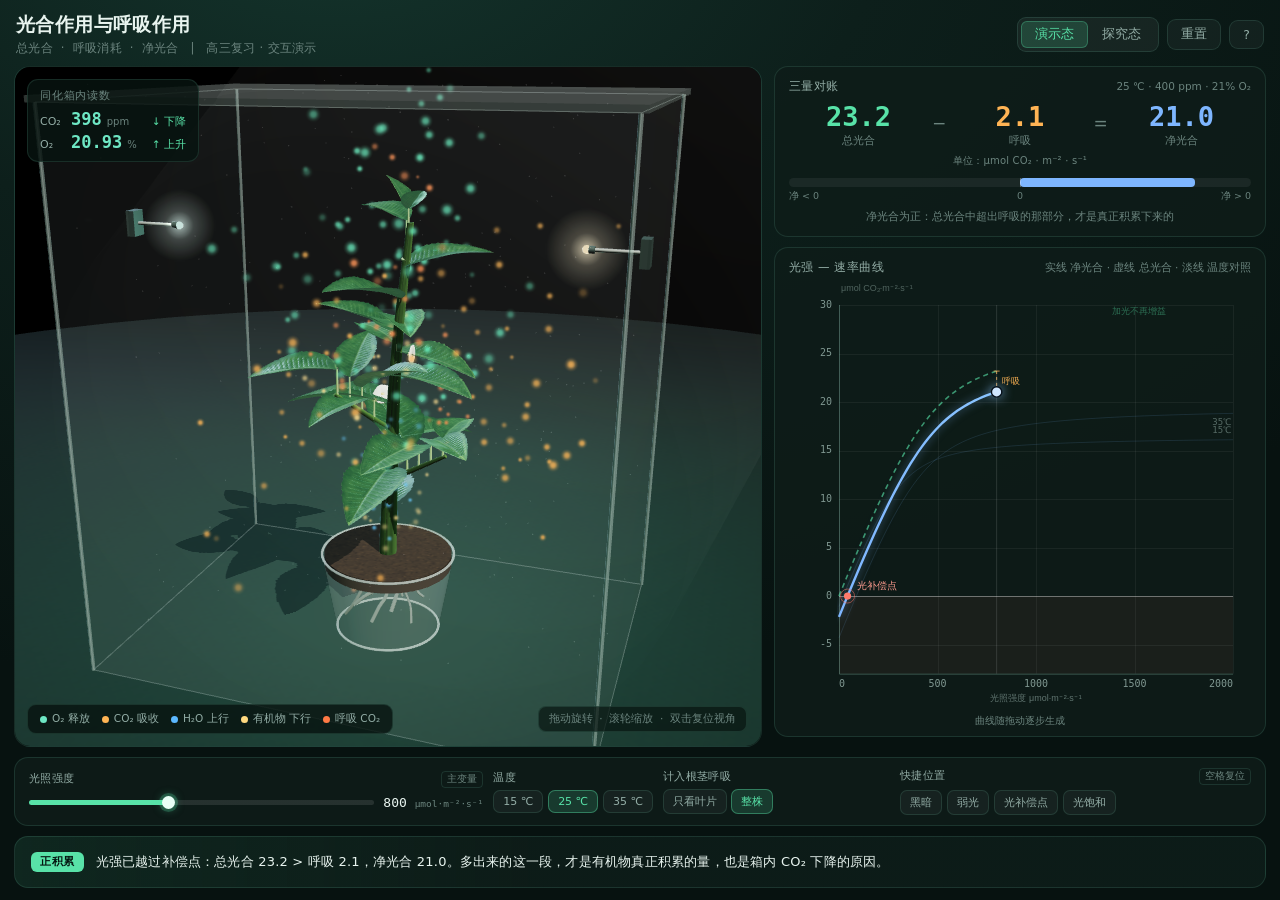
==== index.html @ 98c09b87 "光合作用与呼吸作用：交互式教学课件 + 教学设计讲义 - 单文件离线课件：three.js 内联，双击即开，无外部请求 - 程序化植株、五套粒子流、同化箱双传感器、净光合/总光合双曲线 - 演示态/探" ====
<!DOCTYPE html>
<html lang="zh-CN">
<head>
<meta charset="utf-8">
<meta name="viewport" content="width=device-width,initial-scale=1">
<title>光合作用与呼吸作用 · 总光合与净光合</title>
<style>
*{box-sizing:border-box;margin:0;padding:0}

:root{
  --bg0:#0a1614;
  --bg1:#0d1c19;
  --panel:rgba(14,29,25,.86);
  --panel2:rgba(17,36,31,.9);
  --line:rgba(122,214,184,.14);
  --line2:rgba(122,214,184,.24);
  --tx:#e8f4ef;
  --tx2:#93ada6;
  --tx3:#6b847e;
  --green:#58e2a8;
  --green-d:#1f6e52;
  --amber:#ffb454;
  --amber-d:#8a5a1e;
  --cyan:#6ee7c4;
  --blue:#7eb6ff;
  --red:#ff7a6b;
  --mono:ui-monospace,"Cascadia Mono",Consolas,"SF Mono",Menlo,monospace;
  --sans:"PingFang SC","Microsoft YaHei","Hiragino Sans GB","Source Han Sans SC",system-ui,sans-serif;
}

html,body{height:100%}
body{
  background:radial-gradient(1300px 760px at 26% -8%, #14342c 0%, #0d1f1b 42%, #071210 100%);
  color:var(--tx);
  font-family:var(--sans);
  overflow:hidden;
  -webkit-font-smoothing:antialiased;
}

.app{
  height:100vh;
  display:grid;
  grid-template-rows:auto minmax(0,1fr) auto auto;
  gap:10px;
  padding:12px 14px 12px;
}

/* ---------- header ---------- */
.hd{display:flex;align-items:center;justify-content:space-between;gap:16px;padding:0 2px}
.hd-title h1{font-size:19px;font-weight:600;letter-spacing:.4px}
.hd-title p{font-size:11.5px;color:var(--tx3);margin-top:3px;letter-spacing:.3px}
.hd-tools{display:flex;align-items:center;gap:8px}

.seg{display:flex;background:rgba(255,255,255,.05);border:1px solid var(--line);border-radius:9px;padding:3px}
.seg button{
  border:0;background:transparent;color:var(--tx2);font-family:var(--sans);
  font-size:12.5px;padding:5px 14px;border-radius:6px;cursor:pointer;transition:.18s;
}
.seg button.on{background:rgba(88,226,168,.16);color:var(--green);box-shadow:0 0 0 1px rgba(88,226,168,.3) inset}
.seg button:hover:not(.on){color:var(--tx)}

.ghost-btn{
  border:1px solid var(--line);background:rgba(255,255,255,.04);color:var(--tx2);
  font-family:var(--sans);font-size:12.5px;padding:6px 13px;border-radius:9px;cursor:pointer;transition:.18s;
}
.ghost-btn:hover{color:var(--tx);border-color:var(--line2);background:rgba(255,255,255,.08)}

/* ---------- main ---------- */
.main{display:grid;grid-template-columns:minmax(0,1.52fr) minmax(360px,1fr);gap:12px;min-height:0}

.stage{
  position:relative;border-radius:16px;overflow:hidden;
  border:1px solid var(--line);
  background:radial-gradient(1000px 620px at 50% 18%, #14352d 0%, #0b1b18 55%, #060f0d 100%);
  box-shadow:inset 0 0 90px rgba(0,0,0,.55);
}
#gl{display:block;width:100%;height:100%}

.hud{position:absolute;background:rgba(8,20,17,.82);border:1px solid var(--line);border-radius:11px;padding:9px 12px}
.hud-cap{font-size:10.5px;color:var(--tx3);letter-spacing:.8px;margin-bottom:6px}
.hud-sensor{top:12px;left:12px;min-width:172px}
.srow{display:flex;align-items:baseline;gap:5px;margin-top:3px}
.sname{font-size:11px;color:var(--tx2);width:26px}
.sval{font-family:var(--mono);font-size:17px;font-weight:600;color:var(--cyan);font-variant-numeric:tabular-nums}
.sunit{font-size:10px;color:var(--tx3)}
.strend{font-size:10.5px;margin-left:auto;color:var(--tx3)}
.strend.up{color:var(--amber)}
.strend.down{color:var(--green)}

.hud-legend{bottom:12px;left:12px;display:flex;gap:12px;padding:7px 12px;border-radius:9px}
.lg{display:flex;align-items:center;gap:5px;font-size:10.5px;color:var(--tx2)}
.lg i{width:7px;height:7px;border-radius:50%;display:block}

.stage-hint{
  position:absolute;bottom:14px;right:14px;font-size:10.5px;color:var(--tx3);
  background:rgba(8,20,17,.7);padding:5px 10px;border-radius:8px;border:1px solid var(--line);
}

/* ---------- side ---------- */
.side{display:grid;grid-template-rows:auto minmax(0,1fr) auto;gap:10px;min-height:0}
.panel{border:1px solid var(--line);border-radius:14px;background:var(--panel);padding:12px 14px;min-height:0}
.p-cap{font-size:11.5px;color:var(--tx2);letter-spacing:.5px;display:flex;align-items:baseline;justify-content:space-between;gap:8px}
.p-sub{font-size:10.5px;color:var(--tx3);letter-spacing:0}

.eqrow{display:flex;align-items:flex-end;justify-content:space-between;gap:4px;margin-top:9px}
.cell{flex:1;text-align:center}
.cv{font-family:var(--mono);font-size:27px;font-weight:600;line-height:1.05;font-variant-numeric:tabular-nums;transition:color .2s}
.cl{font-size:10.5px;color:var(--tx3);margin-top:3px}
.c-gross .cv{color:var(--green)}
.c-resp .cv{color:var(--amber)}
.c-net .cv{color:var(--blue)}
.c-net.neg .cv{color:var(--red)}
.op{font-size:17px;color:var(--tx3);padding-bottom:15px}

.unit-line{font-size:10px;color:var(--tx3);margin-top:6px;text-align:center;letter-spacing:.2px}

.bipolar{margin-top:10px}
.bp-track{position:relative;height:9px;border-radius:5px;background:rgba(255,255,255,.06);overflow:hidden}
.bp-zero{position:absolute;left:50%;top:0;bottom:0;width:1px;background:rgba(255,255,255,.3);z-index:2}
.bp-fill{position:absolute;top:0;bottom:0;left:50%;width:0;background:var(--blue);border-radius:4px;transition:background .2s}
.bp-lab{display:flex;justify-content:space-between;font-size:9.5px;color:var(--tx3);margin-top:3px}

.ledger-note{font-size:10.5px;color:var(--tx3);margin-top:7px;text-align:center;min-height:14px}

.chartp{display:flex;flex-direction:column;padding-bottom:8px}
#chart{flex:1;width:100%;min-height:150px;display:block;margin-top:6px}
.chart-foot{font-size:10px;color:var(--tx3);text-align:center;padding-top:2px}

.taskp{max-height:190px;overflow:auto}
.tasklist{margin-top:8px;display:flex;flex-direction:column;gap:6px}
.task{
  display:flex;gap:8px;align-items:flex-start;padding:8px 10px;border-radius:9px;
  background:rgba(255,255,255,.035);border:1px solid transparent;cursor:pointer;transition:.18s;
}
.task:hover{background:rgba(255,255,255,.07);border-color:var(--line2)}
.task .tn{font-family:var(--mono);font-size:11px;color:var(--green);padding-top:1px}
.task .tt{font-size:11.5px;color:var(--tx);line-height:1.45}
.task .td{font-size:10.5px;color:var(--tx3);line-height:1.5;margin-top:2px}
.task.done{opacity:.5}
.task.done .tn{color:var(--tx3)}

/* ---------- controls ---------- */
.controls{
  display:flex;gap:10px;align-items:stretch;
  border:1px solid var(--line);border-radius:14px;background:var(--panel);padding:10px 14px;
}
.ctl{display:flex;flex-direction:column;justify-content:center;gap:5px;min-width:0}
.ctl-light{flex:2.2}
.ctl-temp{flex:1.5}
.ctl-lab{flex:1.2}
.ctl-plant{flex:1.1}
.ctl-preset{flex:1.7}
.ctl-top{display:flex;align-items:baseline;justify-content:space-between;gap:6px}
.ctl-top label{font-size:11px;color:var(--tx2);letter-spacing:.4px}
.kbd{font-size:9.5px;color:var(--tx3);border:1px solid var(--line);border-radius:4px;padding:1px 5px}
.ctl-body{display:flex;align-items:center;gap:9px}
.ctl-body output{
  font-family:var(--mono);font-size:13px;color:var(--tx);min-width:96px;text-align:right;
  font-variant-numeric:tabular-nums;white-space:nowrap;
}
.ctl-body output i{font-size:9.5px;color:var(--tx3);font-style:normal}

input[type=range]{
  -webkit-appearance:none;appearance:none;flex:1;height:20px;background:transparent;cursor:pointer;min-width:0;
}
input[type=range]::-webkit-slider-runnable-track{
  height:5px;border-radius:3px;
  background:linear-gradient(90deg,var(--green) 0%,var(--green) var(--p,40%),rgba(255,255,255,.1) var(--p,40%),rgba(255,255,255,.1) 100%);
}
input[type=range]::-webkit-slider-thumb{
  -webkit-appearance:none;width:13px;height:13px;border-radius:50%;background:#eafff7;margin-top:-4px;
  box-shadow:0 0 0 3px rgba(88,226,168,.22),0 0 10px rgba(88,226,168,.5);transition:transform .12s;
}
input[type=range]:active::-webkit-slider-thumb{transform:scale(1.18)}
#sldTemp::-webkit-slider-runnable-track{background:linear-gradient(90deg,#6ec3ff 0%,#ffd27a 50%,#ff8a5c 100%)}
#sldCO2::-webkit-slider-runnable-track{background:linear-gradient(90deg,#8a6d3b 0%,var(--amber) 100%)}
#sldO2::-webkit-slider-runnable-track{background:linear-gradient(90deg,#4a7d9e 0%,#8fd7ff 100%)}

.pills{display:flex;gap:5px}
.pills button,.toggle button{
  border:1px solid var(--line);background:rgba(255,255,255,.04);color:var(--tx2);
  font-family:var(--sans);font-size:11px;padding:4px 9px;border-radius:7px;cursor:pointer;transition:.16s;white-space:nowrap;
}
.pills button:hover,.toggle button:hover{color:var(--tx);border-color:var(--line2)}
.pills button.on,.toggle button.on{background:rgba(88,226,168,.16);color:var(--green);border-color:rgba(88,226,168,.4)}
.presets{flex-wrap:wrap}
.toggle{display:flex;gap:4px}

/* ---------- narration ---------- */
.narration{
  display:flex;align-items:center;gap:12px;
  border:1px solid var(--line);border-radius:14px;
  background:linear-gradient(90deg,rgba(88,226,168,.10),rgba(14,29,25,.88) 42%,rgba(14,29,25,.88));
  padding:11px 16px;min-height:52px;
}
.nr-tag{
  font-size:10.5px;color:#04140f;background:var(--green);border-radius:6px;padding:3px 9px;
  font-weight:600;letter-spacing:.5px;white-space:nowrap;
}
.nr-tag.neutral{background:var(--blue);color:#06182c}
.nr-tag.warn{background:var(--amber);color:#241503}
.nr-tag.neg{background:var(--red);color:#2a0a06}
.nr-text{font-size:13px;color:var(--tx);line-height:1.55;letter-spacing:.2px}

/* ---------- help ---------- */
.help-mask{position:fixed;inset:0;background:rgba(4,10,9,.72);display:flex;align-items:center;justify-content:center;z-index:99}
.help-mask[hidden]{display:none}
[hidden]{display:none !important}
.help-box{width:min(560px,88vw);background:#0f211d;border:1px solid var(--line2);border-radius:16px;padding:22px 24px}
.help-box h3{font-size:15px;font-weight:600;margin-bottom:12px}
.help-box ul{list-style:none;display:flex;flex-direction:column;gap:9px}
.help-box li{font-size:12px;color:var(--tx2);line-height:1.6;padding-left:14px;position:relative}
.help-box li::before{content:"";position:absolute;left:0;top:8px;width:5px;height:5px;border-radius:50%;background:var(--green)}
.help-box b{color:var(--tx);font-weight:600}
.help-box button{
  margin-top:18px;width:100%;padding:9px;border-radius:9px;border:0;cursor:pointer;
  background:var(--green);color:#04140f;font-family:var(--sans);font-size:13px;font-weight:600;
}

@media (max-width:1180px){
  .main{grid-template-columns:1fr;grid-template-rows:minmax(0,1.3fr) minmax(0,1fr)}
  .side{grid-template-rows:auto auto;grid-template-columns:1fr 1fr}
  .chartp{grid-column:span 1}
  .taskp{grid-column:span 2}
  .controls{flex-wrap:wrap}
  .ctl{flex:1 1 180px}
}

</style>
</head>
<body>
<div class="app">

  <header class="hd">
    <div class="hd-title">
      <h1>光合作用与呼吸作用</h1>
      <p>总光合 &nbsp;·&nbsp; 呼吸消耗 &nbsp;·&nbsp; 净光合 &nbsp;&nbsp;|&nbsp;&nbsp; 高三复习 · 交互演示</p>
    </div>
    <div class="hd-tools">
      <div class="seg" id="modeSeg">
        <button data-mode="demo" class="on">演示态</button>
        <button data-mode="lab">探究态</button>
      </div>
      <button class="ghost-btn" id="btnReset" title="回到教材标准状态（空格）">重置</button>
      <button class="ghost-btn" id="btnHelp" title="操作说明">?</button>
    </div>
  </header>

  <main class="main">
    <section class="stage" id="stage">
      <canvas id="gl"></canvas>

      <div class="hud hud-sensor" id="sensorBox">
        <div class="hud-cap">同化箱内读数</div>
        <div class="srow">
          <span class="sname">CO₂</span>
          <span class="sval" id="co2Val">400</span>
          <span class="sunit">ppm</span>
          <span class="strend" id="co2Trend">—</span>
        </div>
        <div class="srow">
          <span class="sname">O₂</span>
          <span class="sval" id="o2Val">20.9</span>
          <span class="sunit">%</span>
          <span class="strend" id="o2Trend">—</span>
        </div>
      </div>

      <div class="hud hud-legend">
        <div class="lg"><i style="background:#6ee7c4"></i>O₂ 释放</div>
        <div class="lg"><i style="background:#ffb454"></i>CO₂ 吸收</div>
        <div class="lg"><i style="background:#5cb8ff"></i>H₂O 上行</div>
        <div class="lg"><i style="background:#ffd980"></i>有机物 下行</div>
        <div class="lg"><i style="background:#ff7a45"></i>呼吸 CO₂</div>
      </div>

      <div class="stage-hint">拖动旋转 &nbsp;·&nbsp; 滚轮缩放 &nbsp;·&nbsp; 双击复位视角</div>
    </section>

    <aside class="side">

      <div class="panel ledger">
        <div class="p-cap">三量对账<span class="p-sub" id="ledgerSub">25 ℃ · 400 ppm · 21% O₂</span></div>
        <div class="eqrow">
          <div class="cell c-gross">
            <div class="cv" id="vGross">0.0</div>
            <div class="cl">总光合</div>
          </div>
          <div class="op">−</div>
          <div class="cell c-resp">
            <div class="cv" id="vResp">0.0</div>
            <div class="cl">呼吸</div>
          </div>
          <div class="op">=</div>
          <div class="cell c-net">
            <div class="cv" id="vNet">0.0</div>
            <div class="cl">净光合</div>
          </div>
        </div>
        <div class="unit-line">单位：μmol CO₂ · m⁻² · s⁻¹</div>
        <div class="bipolar">
          <div class="bp-track"><div class="bp-zero"></div><div class="bp-fill" id="bpFill"></div></div>
          <div class="bp-lab"><span>净 &lt; 0</span><span class="bp-zero-lab">0</span><span>净 &gt; 0</span></div>
        </div>
        <div class="ledger-note" id="ledgerNote">拖动光强，看三个量的关系</div>
      </div>

      <div class="panel chartp">
        <div class="p-cap">
          光强 — 速率曲线
          <span class="p-sub" id="chartSub">实线 净光合 &nbsp; 虚线 总光合</span>
        </div>
        <canvas id="chart"></canvas>
        <div class="chart-foot" id="chartFoot">曲线随拖动逐步生成</div>
      </div>

      <div class="panel taskp" id="taskPanel" hidden>
        <div class="p-cap">探究任务<span class="p-sub">点开逐条完成</span></div>
        <div class="tasklist" id="taskList"></div>
      </div>

    </aside>
  </main>

  <section class="controls" id="controls">
    <div class="ctl ctl-light">
      <div class="ctl-top"><label>光照强度</label><span class="kbd">主变量</span></div>
      <div class="ctl-body">
        <input type="range" id="sldLight" min="0" max="2000" step="5" value="800">
        <output id="outLight">800 <i>μmol·m⁻²·s⁻¹</i></output>
      </div>
    </div>

    <div class="ctl" id="ctlTemp">
      <div class="ctl-top"><label>温度</label></div>
      <div class="ctl-body" id="tempWrap">
        <input type="range" id="sldTemp" min="10" max="40" step="1" value="25">
        <output id="outTemp">25 <i>℃</i></output>
      </div>
      <div class="pills" id="tempPills">
        <button data-t="15">15 ℃</button>
        <button data-t="25" class="on">25 ℃</button>
        <button data-t="35">35 ℃</button>
      </div>
    </div>

    <div class="ctl ctl-lab">
      <div class="ctl-top"><label>CO₂ 浓度</label></div>
      <div class="ctl-body">
        <input type="range" id="sldCO2" min="150" max="1200" step="10" value="400">
        <output id="outCO2">400 <i>ppm</i></output>
      </div>
    </div>

    <div class="ctl ctl-lab">
      <div class="ctl-top"><label>O₂ 浓度</label></div>
      <div class="ctl-body">
        <input type="range" id="sldO2" min="5" max="50" step="1" value="21">
        <output id="outO2">21 <i>%</i></output>
      </div>
    </div>

    <div class="ctl ctl-plant">
      <div class="ctl-top"><label>计入根茎呼吸</label></div>
      <div class="ctl-body">
        <div class="toggle" id="tgWhole">
          <button data-v="leaf">只看叶片</button>
          <button data-v="whole" class="on">整株</button>
        </div>
      </div>
    </div>

    <div class="ctl ctl-preset">
      <div class="ctl-top"><label>快捷位置</label><span class="kbd">空格复位</span></div>
      <div class="pills presets">
        <button data-p="0">黑暗</button>
        <button data-p="weak">弱光</button>
        <button data-p="comp">光补偿点</button>
        <button data-p="sat">光饱和</button>
      </div>
    </div>
  </section>

  <section class="narration" id="narration">
    <div class="nr-tag" id="nrTag">当前状态</div>
    <div class="nr-text" id="nrText">拖动下方光强滑杆，观察这株植物体内三条流量的变化。</div>
  </section>

</div>

<div class="help-mask" id="helpMask" hidden>
  <div class="help-box">
    <h3>怎么用这个页面</h3>
    <ul>
      <li><b>拖动光强</b>：植物、粒子、曲线、箱内读数会同时响应。曲线随你拖过的最大光强逐步长出来。</li>
      <li><b>快捷位置</b>：一键跳到「黑暗 / 弱光 / 光补偿点 / 光饱和」，上课时不用慢慢找。</li>
      <li><b>看不清植物内部</b>：拖动旋转、滚轮缩放，双击回到初始视角。</li>
      <li><b>演示态 / 探究态</b>：演示态只留光强与温度三档；探究态开放四个变量，并给出任务卡。</li>
      <li><b>空格键</b>：任何时候回到教材标准状态（800 μmol、25 ℃、400 ppm、21% O₂）。</li>
    </ul>
    <button id="helpClose">知道了</button>
  </div>
</div>

<script>
/**
 * @license
 * Copyright 2010-2023 Three.js Authors
 * SPDX-License-Identifier: MIT
 */
!function(t,e){"object"==typeof exports&&"undefined"!=typeof module?e(exports):"function"==typeof define&&define.amd?define(["exports"],e):e((t="undefined"!=typeof globalThis?globalThis:t||self).THREE={})}(this,(function(t){"use strict";const e="149",i=100,n=300,r=301,s=302,a=303,o=304,l=306,c=1e3,h=1001,u=1002,d=1003,p=1004,m=1005,f=1006,g=1007,v=1008,x=1009,_=1012,y=1014,M=1015,b=1016,S=1020,w=1023,T=1026,A=1027,E=33776,C=33777,L=33778,R=33779,P=35840,I=35841,D=35842,N=35843,O=37492,z=37496,U=37808,B=37809,F=37810,k=37811,G=37812,V=37813,H=37814,W=37815,j=37816,q=37817,X=37818,Y=37819,Z=37820,J=37821,K=36492,$=36284,Q=36285,tt=36286,et=2300,it=2301,nt=2302,rt=2400,st=2401,at=2402,ot=2500,lt=2501,ct=3e3,ht=3001,ut="srgb",dt="srgb-linear",pt=7680,mt=35044,ft="300 es",gt=1035;class vt{addEventListener(t,e){void 0===this._listeners&&(this._listeners={});const i=this._listeners;void 0===i[t]&&(i[t]=[]),-1===i[t].indexOf(e)&&i[t].push(e)}hasEventListener(t,e){if(void 0===this._listeners)return!1;const i=this._listeners;return void 0!==i[t]&&-1!==i[t].indexOf(e)}removeEventListener(t,e){if(void 0===this._listeners)return;const i=this._listeners[t];if(void 0!==i){const t=i.indexOf(e);-1!==t&&i.splice(t,1)}}dispatchEvent(t){if(void 0===this._listeners)return;const e=this._listeners[t.type];if(void 0!==e){t.target=this;const i=e.slice(0);for(let e=0,n=i.length;e<n;e++)i[e].call(this,t);t.target=null}}}const xt=["00","01","02","03","04","05","06","07","08","09","0a","0b","0c","0d","0e","0f","10","11","12","13","14","15","16","17","18","19","1a","1b","1c","1d","1e","1f","20","21","22","23","24","25","26","27","28","29","2a","2b","2c","2d","2e","2f","30","31","32","33","34","35","36","37","38","39","3a","3b","3c","3d","3e","3f","40","41","42","43","44","45","46","47","48","49","4a","4b","4c","4d","4e","4f","50","51","52","53","54","55","56","57","58","59","5a","5b","5c","5d","5e","5f","60","61","62","63","64","65","66","67","68","69","6a","6b","6c","6d","6e","6f","70","71","72","73","74","75","76","77","78","79","7a","7b","7c","7d","7e","7f","80","81","82","83","84","85","86","87","88","89","8a","8b","8c","8d","8e","8f","90","91","92","93","94","95","96","97","98","99","9a","9b","9c","9d","9e","9f","a0","a1","a2","a3","a4","a5","a6","a7","a8","a9","aa","ab","ac","ad","ae","af","b0","b1","b2","b3","b4","b5","b6","b7","b8","b9","ba","bb","bc","bd","be","bf","c0","c1","c2","c3","c4","c5","c6","c7","c8","c9","ca","cb","cc","cd","ce","cf","d0","d1","d2","d3","d4","d5","d6","d7","d8","d9","da","db","dc","dd","de","df","e0","e1","e2","e3","e4","e5","e6","e7","e8","e9","ea","eb","ec","ed","ee","ef","f0","f1","f2","f3","f4","f5","f6","f7","f8","f9","fa","fb","fc","fd","fe","ff"];let _t=1234567;const yt=Math.PI/180,Mt=180/Math.PI;function bt(){const t=4294967295*Math.random()|0,e=4294967295*Math.random()|0,i=4294967295*Math.random()|0,n=4294967295*Math.random()|0;return(xt[255&t]+xt[t>>8&255]+xt[t>>16&255]+xt[t>>24&255]+"-"+xt[255&e]+xt[e>>8&255]+"-"+xt[e>>16&15|64]+xt[e>>24&255]+"-"+xt[63&i|128]+xt[i>>8&255]+"-"+xt[i>>16&255]+xt[i>>24&255]+xt[255&n]+xt[n>>8&255]+xt[n>>16&255]+xt[n>>24&255]).toLowerCase()}function St(t,e,i){return Math.max(e,Math.min(i,t))}function wt(t,e){return(t%e+e)%e}function Tt(t,e,i){return(1-i)*t+i*e}function At(t){return 0==(t&t-1)&&0!==t}function Et(t){return Math.pow(2,Math.ceil(Math.log(t)/Math.LN2))}function Ct(t){return Math.pow(2,Math.floor(Math.log(t)/Math.LN2))}function Lt(t,e){switch(e.constructor){case Float32Array:return t;case Uint16Array:return t/65535;case Uint8Array:return t/255;case Int16Array:return Math.max(t/32767,-1);case Int8Array:return Math.max(t/127,-1);default:throw new Error("Invalid component type.")}}function Rt(t,e){switch(e.constructor){case Float32Array:return t;case Uint16Array:return Math.round(65535*t);case Uint8Array:return Math.round(255*t);case Int16Array:return Math.round(32767*t);case Int8Array:return Math.round(127*t);default:throw new Error("Invalid component type.")}}var Pt=Object.freeze({__proto__:null,DEG2RAD:yt,RAD2DEG:Mt,ceilPowerOfTwo:Et,clamp:St,damp:function(t,e,i,n){return Tt(t,e,1-Math.exp(-i*n))},degToRad:function(t){return t*yt},denormalize:Lt,euclideanModulo:wt,floorPowerOfTwo:Ct,generateUUID:bt,inverseLerp:function(t,e,i){return t!==e?(i-t)/(e-t):0},isPowerOfTwo:At,lerp:Tt,mapLinear:function(t,e,i,n,r){return n+(t-e)*(r-n)/(i-e)},normalize:Rt,pingpong:function(t,e=1){return e-Math.abs(wt(t,2*e)-e)},radToDeg:function(t){return t*Mt},randFloat:function(t,e){return t+Math.random()*(e-t)},randFloatSpread:function(t){return t*(.5-Math.random())},randInt:function(t,e){return t+Math.floor(Math.random()*(e-t+1))},seededRandom:function(t){void 0!==t&&(_t=t);let e=_t+=1831565813;return e=Math.imul(e^e>>>15,1|e),e^=e+Math.imul(e^e>>>7,61|e),((e^e>>>14)>>>0)/4294967296},setQuaternionFromProperEuler:function(t,e,i,n,r){const s=Math.cos,a=Math.sin,o=s(i/2),l=a(i/2),c=s((e+n)/2),h=a((e+n)/2),u=s((e-n)/2),d=a((e-n)/2),p=s((n-e)/2),m=a((n-e)/2);switch(r){case"XYX":t.set(o*h,l*u,l*d,o*c);break;case"YZY":t.set(l*d,o*h,l*u,o*c);break;case"ZXZ":t.set(l*u,l*d,o*h,o*c);break;case"XZX":t.set(o*h,l*m,l*p,o*c);break;case"YXY":t.set(l*p,o*h,l*m,o*c);break;case"ZYZ":t.set(l*m,l*p,o*h,o*c);break;default:console.warn("THREE.MathUtils: .setQuaternionFromProperEuler() encountered an unknown order: "+r)}},smootherstep:function(t,e,i){return t<=e?0:t>=i?1:(t=(t-e)/(i-e))*t*t*(t*(6*t-15)+10)},smoothstep:function(t,e,i){return t<=e?0:t>=i?1:(t=(t-e)/(i-e))*t*(3-2*t)}});class It{constructor(t=0,e=0){It.prototype.isVector2=!0,this.x=t,this.y=e}get width(){return this.x}set width(t){this.x=t}get height(){return this.y}set height(t){this.y=t}set(t,e){return this.x=t,this.y=e,this}setScalar(t){return this.x=t,this.y=t,this}setX(t){return this.x=t,this}setY(t){return this.y=t,this}setComponent(t,e){switch(t){case 0:this.x=e;break;case 1:this.y=e;break;default:throw new Error("index is out of range: "+t)}return this}getComponent(t){switch(t){case 0:return this.x;case 1:return this.y;default:throw new Error("index is out of range: "+t)}}clone(){return new this.constructor(this.x,this.y)}copy(t){return this.x=t.x,this.y=t.y,this}add(t){return this.x+=t.x,this.y+=t.y,this}addScalar(t){return this.x+=t,this.y+=t,this}addVectors(t,e){return this.x=t.x+e.x,this.y=t.y+e.y,this}addScaledVector(t,e){return this.x+=t.x*e,this.y+=t.y*e,this}sub(t){return this.x-=t.x,this.y-=t.y,this}subScalar(t){return this.x-=t,this.y-=t,this}subVectors(t,e){return this.x=t.x-e.x,this.y=t.y-e.y,this}multiply(t){return this.x*=t.x,this.y*=t.y,this}multiplyScalar(t){return this.x*=t,this.y*=t,this}divide(t){return this.x/=t.x,this.y/=t.y,this}divideScalar(t){return this.multiplyScalar(1/t)}applyMatrix3(t){const e=this.x,i=this.y,n=t.elements;return this.x=n[0]*e+n[3]*i+n[6],this.y=n[1]*e+n[4]*i+n[7],this}min(t){return this.x=Math.min(this.x,t.x),this.y=Math.min(this.y,t.y),this}max(t){return this.x=Math.max(this.x,t.x),this.y=Math.max(this.y,t.y),this}clamp(t,e){return this.x=Math.max(t.x,Math.min(e.x,this.x)),this.y=Math.max(t.y,Math.min(e.y,this.y)),this}clampScalar(t,e){return this.x=Math.max(t,Math.min(e,this.x)),this.y=Math.max(t,Math.min(e,this.y)),this}clampLength(t,e){const i=this.length();return this.divideScalar(i||1).multiplyScalar(Math.max(t,Math.min(e,i)))}floor(){return this.x=Math.floor(this.x),this.y=Math.floor(this.y),this}ceil(){return this.x=Math.ceil(this.x),this.y=Math.ceil(this.y),this}round(){return this.x=Math.round(this.x),this.y=Math.round(this.y),this}roundToZero(){return this.x=this.x<0?Math.ceil(this.x):Math.floor(this.x),this.y=this.y<0?Math.ceil(this.y):Math.floor(this.y),this}negate(){return this.x=-this.x,this.y=-this.y,this}dot(t){return this.x*t.x+this.y*t.y}cross(t){return this.x*t.y-this.y*t.x}lengthSq(){return this.x*this.x+this.y*this.y}length(){return Math.sqrt(this.x*this.x+this.y*this.y)}manhattanLength(){return Math.abs(this.x)+Math.abs(this.y)}normalize(){return this.divideScalar(this.length()||1)}angle(){return Math.atan2(-this.y,-this.x)+Math.PI}distanceTo(t){return Math.sqrt(this.distanceToSquared(t))}distanceToSquared(t){const e=this.x-t.x,i=this.y-t.y;return e*e+i*i}manhattanDistanceTo(t){return Math.abs(this.x-t.x)+Math.abs(this.y-t.y)}setLength(t){return this.normalize().multiplyScalar(t)}lerp(t,e){return this.x+=(t.x-this.x)*e,this.y+=(t.y-this.y)*e,this}lerpVectors(t,e,i){return this.x=t.x+(e.x-t.x)*i,this.y=t.y+(e.y-t.y)*i,this}equals(t){return t.x===this.x&&t.y===this.y}fromArray(t,e=0){return this.x=t[e],this.y=t[e+1],this}toArray(t=[],e=0){return t[e]=this.x,t[e+1]=this.y,t}fromBufferAttribute(t,e){return this.x=t.getX(e),this.y=t.getY(e),this}rotateAround(t,e){const i=Math.cos(e),n=Math.sin(e),r=this.x-t.x,s=this.y-t.y;return this.x=r*i-s*n+t.x,this.y=r*n+s*i+t.y,this}random(){return this.x=Math.random(),this.y=Math.random(),this}*[Symbol.iterator](){yield this.x,yield this.y}}class Dt{constructor(){Dt.prototype.isMatrix3=!0,this.elements=[1,0,0,0,1,0,0,0,1]}set(t,e,i,n,r,s,a,o,l){const c=this.elements;return c[0]=t,c[1]=n,c[2]=a,c[3]=e,c[4]=r,c[5]=o,c[6]=i,c[7]=s,c[8]=l,this}identity(){return this.set(1,0,0,0,1,0,0,0,1),this}copy(t){const e=this.elements,i=t.elements;return e[0]=i[0],e[1]=i[1],e[2]=i[2],e[3]=i[3],e[4]=i[4],e[5]=i[5],e[6]=i[6],e[7]=i[7],e[8]=i[8],this}extractBasis(t,e,i){return t.setFromMatrix3Column(this,0),e.setFromMatrix3Column(this,1),i.setFromMatrix3Column(this,2),this}setFromMatrix4(t){const e=t.elements;return this.set(e[0],e[4],e[8],e[1],e[5],e[9],e[2],e[6],e[10]),this}multiply(t){return this.multiplyMatrices(this,t)}premultiply(t){return this.multiplyMatrices(t,this)}multiplyMatrices(t,e){const i=t.elements,n=e.elements,r=this.elements,s=i[0],a=i[3],o=i[6],l=i[1],c=i[4],h=i[7],u=i[2],d=i[5],p=i[8],m=n[0],f=n[3],g=n[6],v=n[1],x=n[4],_=n[7],y=n[2],M=n[5],b=n[8];return r[0]=s*m+a*v+o*y,r[3]=s*f+a*x+o*M,r[6]=s*g+a*_+o*b,r[1]=l*m+c*v+h*y,r[4]=l*f+c*x+h*M,r[7]=l*g+c*_+h*b,r[2]=u*m+d*v+p*y,r[5]=u*f+d*x+p*M,r[8]=u*g+d*_+p*b,this}multiplyScalar(t){const e=this.elements;return e[0]*=t,e[3]*=t,e[6]*=t,e[1]*=t,e[4]*=t,e[7]*=t,e[2]*=t,e[5]*=t,e[8]*=t,this}determinant(){const t=this.elements,e=t[0],i=t[1],n=t[2],r=t[3],s=t[4],a=t[5],o=t[6],l=t[7],c=t[8];return e*s*c-e*a*l-i*r*c+i*a*o+n*r*l-n*s*o}invert(){const t=this.elements,e=t[0],i=t[1],n=t[2],r=t[3],s=t[4],a=t[5],o=t[6],l=t[7],c=t[8],h=c*s-a*l,u=a*o-c*r,d=l*r-s*o,p=e*h+i*u+n*d;if(0===p)return this.set(0,0,0,0,0,0,0,0,0);const m=1/p;return t[0]=h*m,t[1]=(n*l-c*i)*m,t[2]=(a*i-n*s)*m,t[3]=u*m,t[4]=(c*e-n*o)*m,t[5]=(n*r-a*e)*m,t[6]=d*m,t[7]=(i*o-l*e)*m,t[8]=(s*e-i*r)*m,this}transpose(){let t;const e=this.elements;return t=e[1],e[1]=e[3],e[3]=t,t=e[2],e[2]=e[6],e[6]=t,t=e[5],e[5]=e[7],e[7]=t,this}getNormalMatrix(t){return this.setFromMatrix4(t).invert().transpose()}transposeIntoArray(t){const e=this.elements;return t[0]=e[0],t[1]=e[3],t[2]=e[6],t[3]=e[1],t[4]=e[4],t[5]=e[7],t[6]=e[2],t[7]=e[5],t[8]=e[8],this}setUvTransform(t,e,i,n,r,s,a){const o=Math.cos(r),l=Math.sin(r);return this.set(i*o,i*l,-i*(o*s+l*a)+s+t,-n*l,n*o,-n*(-l*s+o*a)+a+e,0,0,1),this}scale(t,e){return this.premultiply(Nt.makeScale(t,e)),this}rotate(t){return this.premultiply(Nt.makeRotation(-t)),this}translate(t,e){return this.premultiply(Nt.makeTranslation(t,e)),this}makeTranslation(t,e){return this.set(1,0,t,0,1,e,0,0,1),this}makeRotation(t){const e=Math.cos(t),i=Math.sin(t);return this.set(e,-i,0,i,e,0,0,0,1),this}makeScale(t,e){return this.set(t,0,0,0,e,0,0,0,1),this}equals(t){const e=this.elements,i=t.elements;for(let t=0;t<9;t++)if(e[t]!==i[t])return!1;return!0}fromArray(t,e=0){for(let i=0;i<9;i++)this.elements[i]=t[i+e];return this}toArray(t=[],e=0){const i=this.elements;return t[e]=i[0],t[e+1]=i[1],t[e+2]=i[2],t[e+3]=i[3],t[e+4]=i[4],t[e+5]=i[5],t[e+6]=i[6],t[e+7]=i[7],t[e+8]=i[8],t}clone(){return(new this.constructor).fromArray(this.elements)}}const Nt=new Dt;function Ot(t){for(let e=t.length-1;e>=0;--e)if(t[e]>=65535)return!0;return!1}const zt={Int8Array:Int8Array,Uint8Array:Uint8Array,Uint8ClampedArray:Uint8ClampedArray,Int16Array:Int16Array,Uint16Array:Uint16Array,Int32Array:Int32Array,Uint32Array:Uint32Array,Float32Array:Float32Array,Float64Array:Float64Array};function Ut(t,e){return new zt[t](e)}function Bt(t){return document.createElementNS("http://www.w3.org/1999/xhtml",t)}function Ft(t){return t<.04045?.0773993808*t:Math.pow(.9478672986*t+.0521327014,2.4)}function kt(t){return t<.0031308?12.92*t:1.055*Math.pow(t,.41666)-.055}const Gt={[ut]:{[dt]:Ft},[dt]:{[ut]:kt}},Vt={legacyMode:!0,get workingColorSpace(){return dt},set workingColorSpace(t){console.warn("THREE.ColorManagement: .workingColorSpace is readonly.")},convert:function(t,e,i){if(this.legacyMode||e===i||!e||!i)return t;if(Gt[e]&&void 0!==Gt[e][i]){const n=Gt[e][i];return t.r=n(t.r),t.g=n(t.g),t.b=n(t.b),t}throw new Error("Unsupported color space conversion.")},fromWorkingColorSpace:function(t,e){return this.convert(t,this.workingColorSpace,e)},toWorkingColorSpace:function(t,e){return this.convert(t,e,this.workingColorSpace)}},Ht={aliceblue:15792383,antiquewhite:16444375,aqua:65535,aquamarine:8388564,azure:15794175,beige:16119260,bisque:16770244,black:0,blanchedalmond:16772045,blue:255,blueviolet:9055202,brown:10824234,burlywood:14596231,cadetblue:6266528,chartreuse:8388352,chocolate:13789470,coral:16744272,cornflowerblue:6591981,cornsilk:16775388,crimson:14423100,cyan:65535,darkblue:139,darkcyan:35723,darkgoldenrod:12092939,darkgray:11119017,darkgreen:25600,darkgrey:11119017,darkkhaki:12433259,darkmagenta:9109643,darkolivegreen:5597999,darkorange:16747520,darkorchid:10040012,darkred:9109504,darksalmon:15308410,darkseagreen:9419919,darkslateblue:4734347,darkslategray:3100495,darkslategrey:3100495,darkturquoise:52945,darkviolet:9699539,deeppink:16716947,deepskyblue:49151,dimgray:6908265,dimgrey:6908265,dodgerblue:2003199,firebrick:11674146,floralwhite:16775920,forestgreen:2263842,fuchsia:16711935,gainsboro:14474460,ghostwhite:16316671,gold:16766720,goldenrod:14329120,gray:8421504,green:32768,greenyellow:11403055,grey:8421504,honeydew:15794160,hotpink:16738740,indianred:13458524,indigo:4915330,ivory:16777200,khaki:15787660,lavender:15132410,lavenderblush:16773365,lawngreen:8190976,lemonchiffon:16775885,lightblue:11393254,lightcoral:15761536,lightcyan:14745599,lightgoldenrodyellow:16448210,lightgray:13882323,lightgreen:9498256,lightgrey:13882323,lightpink:16758465,lightsalmon:16752762,lightseagreen:2142890,lightskyblue:8900346,lightslategray:7833753,lightslategrey:7833753,lightsteelblue:11584734,lightyellow:16777184,lime:65280,limegreen:3329330,linen:16445670,magenta:16711935,maroon:8388608,mediumaquamarine:6737322,mediumblue:205,mediumorchid:12211667,mediumpurple:9662683,mediumseagreen:3978097,mediumslateblue:8087790,mediumspringgreen:64154,mediumturquoise:4772300,mediumvioletred:13047173,midnightblue:1644912,mintcream:16121850,mistyrose:16770273,moccasin:16770229,navajowhite:16768685,navy:128,oldlace:16643558,olive:8421376,olivedrab:7048739,orange:16753920,orangered:16729344,orchid:14315734,palegoldenrod:15657130,palegreen:10025880,paleturquoise:11529966,palevioletred:14381203,papayawhip:16773077,peachpuff:16767673,peru:13468991,pink:16761035,plum:14524637,powderblue:11591910,purple:8388736,rebeccapurple:6697881,red:16711680,rosybrown:12357519,royalblue:4286945,saddlebrown:9127187,salmon:16416882,sandybrown:16032864,seagreen:3050327,seashell:16774638,sienna:10506797,silver:12632256,skyblue:8900331,slateblue:6970061,slategray:7372944,slategrey:7372944,snow:16775930,springgreen:65407,steelblue:4620980,tan:13808780,teal:32896,thistle:14204888,tomato:16737095,turquoise:4251856,violet:15631086,wheat:16113331,white:16777215,whitesmoke:16119285,yellow:16776960,yellowgreen:10145074},Wt={r:0,g:0,b:0},jt={h:0,s:0,l:0},qt={h:0,s:0,l:0};function Xt(t,e,i){return i<0&&(i+=1),i>1&&(i-=1),i<1/6?t+6*(e-t)*i:i<.5?e:i<2/3?t+6*(e-t)*(2/3-i):t}function Yt(t,e){return e.r=t.r,e.g=t.g,e.b=t.b,e}class Zt{constructor(t,e,i){return this.isColor=!0,this.r=1,this.g=1,this.b=1,void 0===e&&void 0===i?this.set(t):this.setRGB(t,e,i)}set(t){return t&&t.isColor?this.copy(t):"number"==typeof t?this.setHex(t):"string"==typeof t&&this.setStyle(t),this}setScalar(t){return this.r=t,this.g=t,this.b=t,this}setHex(t,e=ut){return t=Math.floor(t),this.r=(t>>16&255)/255,this.g=(t>>8&255)/255,this.b=(255&t)/255,Vt.toWorkingColorSpace(this,e),this}setRGB(t,e,i,n=Vt.workingColorSpace){return this.r=t,this.g=e,this.b=i,Vt.toWorkingColorSpace(this,n),this}setHSL(t,e,i,n=Vt.workingColorSpace){if(t=wt(t,1),e=St(e,0,1),i=St(i,0,1),0===e)this.r=this.g=this.b=i;else{const n=i<=.5?i*(1+e):i+e-i*e,r=2*i-n;this.r=Xt(r,n,t+1/3),this.g=Xt(r,n,t),this.b=Xt(r,n,t-1/3)}return Vt.toWorkingColorSpace(this,n),this}setStyle(t,e=ut){function i(e){void 0!==e&&parseFloat(e)<1&&console.warn("THREE.Color: Alpha component of "+t+" will be ignored.")}let n;if(n=/^((?:rgb|hsl)a?)\(([^\)]*)\)/.exec(t)){let t;const r=n[1],s=n[2];switch(r){case"rgb":case"rgba":if(t=/^\s*(\d+)\s*,\s*(\d+)\s*,\s*(\d+)\s*(?:,\s*(\d*\.?\d+)\s*)?$/.exec(s))return this.r=Math.min(255,parseInt(t[1],10))/255,this.g=Math.min(255,parseInt(t[2],10))/255,this.b=Math.min(255,parseInt(t[3],10))/255,Vt.toWorkingColorSpace(this,e),i(t[4]),this;if(t=/^\s*(\d+)\%\s*,\s*(\d+)\%\s*,\s*(\d+)\%\s*(?:,\s*(\d*\.?\d+)\s*)?$/.exec(s))return this.r=Math.min(100,parseInt(t[1],10))/100,this.g=Math.min(100,parseInt(t[2],10))/100,this.b=Math.min(100,parseInt(t[3],10))/100,Vt.toWorkingColorSpace(this,e),i(t[4]),this;break;case"hsl":case"hsla":if(t=/^\s*(\d*\.?\d+)\s*,\s*(\d*\.?\d+)\%\s*,\s*(\d*\.?\d+)\%\s*(?:,\s*(\d*\.?\d+)\s*)?$/.exec(s)){const n=parseFloat(t[1])/360,r=parseFloat(t[2])/100,s=parseFloat(t[3])/100;return i(t[4]),this.setHSL(n,r,s,e)}}}else if(n=/^\#([A-Fa-f\d]+)$/.exec(t)){const t=n[1],i=t.length;if(3===i)return this.r=parseInt(t.charAt(0)+t.charAt(0),16)/255,this.g=parseInt(t.charAt(1)+t.charAt(1),16)/255,this.b=parseInt(t.charAt(2)+t.charAt(2),16)/255,Vt.toWorkingColorSpace(this,e),this;if(6===i)return this.r=parseInt(t.charAt(0)+t.charAt(1),16)/255,this.g=parseInt(t.charAt(2)+t.charAt(3),16)/255,this.b=parseInt(t.charAt(4)+t.charAt(5),16)/255,Vt.toWorkingColorSpace(this,e),this}return t&&t.length>0?this.setColorName(t,e):this}setColorName(t,e=ut){const i=Ht[t.toLowerCase()];return void 0!==i?this.setHex(i,e):console.warn("THREE.Color: Unknown color "+t),this}clone(){return new this.constructor(this.r,this.g,this.b)}copy(t){return this.r=t.r,this.g=t.g,this.b=t.b,this}copySRGBToLinear(t){return this.r=Ft(t.r),this.g=Ft(t.g),this.b=Ft(t.b),this}copyLinearToSRGB(t){return this.r=kt(t.r),this.g=kt(t.g),this.b=kt(t.b),this}convertSRGBToLinear(){return this.copySRGBToLinear(this),this}convertLinearToSRGB(){return this.copyLinearToSRGB(this),this}getHex(t=ut){return Vt.fromWorkingColorSpace(Yt(this,Wt),t),St(255*Wt.r,0,255)<<16^St(255*Wt.g,0,255)<<8^St(255*Wt.b,0,255)<<0}getHexString(t=ut){return("000000"+this.getHex(t).toString(16)).slice(-6)}getHSL(t,e=Vt.workingColorSpace){Vt.fromWorkingColorSpace(Yt(this,Wt),e);const i=Wt.r,n=Wt.g,r=Wt.b,s=Math.max(i,n,r),a=Math.min(i,n,r);let o,l;const c=(a+s)/2;if(a===s)o=0,l=0;else{const t=s-a;switch(l=c<=.5?t/(s+a):t/(2-s-a),s){case i:o=(n-r)/t+(n<r?6:0);break;case n:o=(r-i)/t+2;break;case r:o=(i-n)/t+4}o/=6}return t.h=o,t.s=l,t.l=c,t}getRGB(t,e=Vt.workingColorSpace){return Vt.fromWorkingColorSpace(Yt(this,Wt),e),t.r=Wt.r,t.g=Wt.g,t.b=Wt.b,t}getStyle(t=ut){return Vt.fromWorkingColorSpace(Yt(this,Wt),t),t!==ut?`color(${t} ${Wt.r} ${Wt.g} ${Wt.b})`:`rgb(${255*Wt.r|0},${255*Wt.g|0},${255*Wt.b|0})`}offsetHSL(t,e,i){return this.getHSL(jt),jt.h+=t,jt.s+=e,jt.l+=i,this.setHSL(jt.h,jt.s,jt.l),this}add(t){return this.r+=t.r,this.g+=t.g,this.b+=t.b,this}addColors(t,e){return this.r=t.r+e.r,this.g=t.g+e.g,this.b=t.b+e.b,this}addScalar(t){return this.r+=t,this.g+=t,this.b+=t,this}sub(t){return this.r=Math.max(0,this.r-t.r),this.g=Math.max(0,this.g-t.g),this.b=Math.max(0,this.b-t.b),this}multiply(t){return this.r*=t.r,this.g*=t.g,this.b*=t.b,this}multiplyScalar(t){return this.r*=t,this.g*=t,this.b*=t,this}lerp(t,e){return this.r+=(t.r-this.r)*e,this.g+=(t.g-this.g)*e,this.b+=(t.b-this.b)*e,this}lerpColors(t,e,i){return this.r=t.r+(e.r-t.r)*i,this.g=t.g+(e.g-t.g)*i,this.b=t.b+(e.b-t.b)*i,this}lerpHSL(t,e){this.getHSL(jt),t.getHSL(qt);const i=Tt(jt.h,qt.h,e),n=Tt(jt.s,qt.s,e),r=Tt(jt.l,qt.l,e);return this.setHSL(i,n,r),this}equals(t){return t.r===this.r&&t.g===this.g&&t.b===this.b}fromArray(t,e=0){return this.r=t[e],this.g=t[e+1],this.b=t[e+2],this}toArray(t=[],e=0){return t[e]=this.r,t[e+1]=this.g,t[e+2]=this.b,t}fromBufferAttribute(t,e){return this.r=t.getX(e),this.g=t.getY(e),this.b=t.getZ(e),this}toJSON(){return this.getHex()}*[Symbol.iterator](){yield this.r,yield this.g,yield this.b}}let Jt;Zt.NAMES=Ht;class Kt{static getDataURL(t){if(/^data:/i.test(t.src))return t.src;if("undefined"==typeof HTMLCanvasElement)return t.src;let e;if(t instanceof HTMLCanvasElement)e=t;else{void 0===Jt&&(Jt=Bt("canvas")),Jt.width=t.width,Jt.height=t.height;const i=Jt.getContext("2d");t instanceof ImageData?i.putImageData(t,0,0):i.drawImage(t,0,0,t.width,t.height),e=Jt}return e.width>2048||e.height>2048?(console.warn("THREE.ImageUtils.getDataURL: Image converted to jpg for performance reasons",t),e.toDataURL("image/jpeg",.6)):e.toDataURL("image/png")}static sRGBToLinear(t){if("undefined"!=typeof HTMLImageElement&&t instanceof HTMLImageElement||"undefined"!=typeof HTMLCanvasElement&&t instanceof HTMLCanvasElement||"undefined"!=typeof ImageBitmap&&t instanceof ImageBitmap){const e=Bt("canvas");e.width=t.width,e.height=t.height;const i=e.getContext("2d");i.drawImage(t,0,0,t.width,t.height);const n=i.getImageData(0,0,t.width,t.height),r=n.data;for(let t=0;t<r.length;t++)r[t]=255*Ft(r[t]/255);return i.putImageData(n,0,0),e}if(t.data){const e=t.data.slice(0);for(let t=0;t<e.length;t++)e instanceof Uint8Array||e instanceof Uint8ClampedArray?e[t]=Math.floor(255*Ft(e[t]/255)):e[t]=Ft(e[t]);return{data:e,width:t.width,height:t.height}}return console.warn("THREE.ImageUtils.sRGBToLinear(): Unsupported image type. No color space conversion applied."),t}}class $t{constructor(t=null){this.isSource=!0,this.uuid=bt(),this.data=t,this.version=0}set needsUpdate(t){!0===t&&this.version++}toJSON(t){const e=void 0===t||"string"==typeof t;if(!e&&void 0!==t.images[this.uuid])return t.images[this.uuid];const i={uuid:this.uuid,url:""},n=this.data;if(null!==n){let t;if(Array.isArray(n)){t=[];for(let e=0,i=n.length;e<i;e++)n[e].isDataTexture?t.push(Qt(n[e].image)):t.push(Qt(n[e]))}else t=Qt(n);i.url=t}return e||(t.images[this.uuid]=i),i}}function Qt(t){return"undefined"!=typeof HTMLImageElement&&t instanceof HTMLImageElement||"undefined"!=typeof HTMLCanvasElement&&t instanceof HTMLCanvasElement||"undefined"!=typeof ImageBitmap&&t instanceof ImageBitmap?Kt.getDataURL(t):t.data?{data:Array.from(t.data),width:t.width,height:t.height,type:t.data.constructor.name}:(console.warn("THREE.Texture: Unable to serialize Texture."),{})}let te=0;class ee extends vt{constructor(t=ee.DEFAULT_IMAGE,e=ee.DEFAULT_MAPPING,i=1001,n=1001,r=1006,s=1008,a=1023,o=1009,l=ee.DEFAULT_ANISOTROPY,c=3e3){super(),this.isTexture=!0,Object.defineProperty(this,"id",{value:te++}),this.uuid=bt(),this.name="",this.source=new $t(t),this.mipmaps=[],this.mapping=e,this.wrapS=i,this.wrapT=n,this.magFilter=r,this.minFilter=s,this.anisotropy=l,this.format=a,this.internalFormat=null,this.type=o,this.offset=new It(0,0),this.repeat=new It(1,1),this.center=new It(0,0),this.rotation=0,this.matrixAutoUpdate=!0,this.matrix=new Dt,this.generateMipmaps=!0,this.premultiplyAlpha=!1,this.flipY=!0,this.unpackAlignment=4,this.encoding=c,this.userData={},this.version=0,this.onUpdate=null,this.isRenderTargetTexture=!1,this.needsPMREMUpdate=!1}get image(){return this.source.data}set image(t){this.source.data=t}updateMatrix(){this.matrix.setUvTransform(this.offset.x,this.offset.y,this.repeat.x,this.repeat.y,this.rotation,this.center.x,this.center.y)}clone(){return(new this.constructor).copy(this)}copy(t){return this.name=t.name,this.source=t.source,this.mipmaps=t.mipmaps.slice(0),this.mapping=t.mapping,this.wrapS=t.wrapS,this.wrapT=t.wrapT,this.magFilter=t.magFilter,this.minFilter=t.minFilter,this.anisotropy=t.anisotropy,this.format=t.format,this.internalFormat=t.internalFormat,this.type=t.type,this.offset.copy(t.offset),this.repeat.copy(t.repeat),this.center.copy(t.center),this.rotation=t.rotation,this.matrixAutoUpdate=t.matrixAutoUpdate,this.matrix.copy(t.matrix),this.generateMipmaps=t.generateMipmaps,this.premultiplyAlpha=t.premultiplyAlpha,this.flipY=t.flipY,this.unpackAlignment=t.unpackAlignment,this.encoding=t.encoding,this.userData=JSON.parse(JSON.stringify(t.userData)),this.needsUpdate=!0,this}toJSON(t){const e=void 0===t||"string"==typeof t;if(!e&&void 0!==t.textures[this.uuid])return t.textures[this.uuid];const i={metadata:{version:4.5,type:"Texture",generator:"Texture.toJSON"},uuid:this.uuid,name:this.name,image:this.source.toJSON(t).uuid,mapping:this.mapping,repeat:[this.repeat.x,this.repeat.y],offset:[this.offset.x,this.offset.y],center:[this.center.x,this.center.y],rotation:this.rotation,wrap:[this.wrapS,this.wrapT],format:this.format,type:this.type,encoding:this.encoding,minFilter:this.minFilter,magFilter:this.magFilter,anisotropy:this.anisotropy,flipY:this.flipY,generateMipmaps:this.generateMipmaps,premultiplyAlpha:this.premultiplyAlpha,unpackAlignment:this.unpackAlignment};return Object.keys(this.userData).length>0&&(i.userData=this.userData),e||(t.textures[this.uuid]=i),i}dispose(){this.dispatchEvent({type:"dispose"})}transformUv(t){if(this.mapping!==n)return t;if(t.applyMatrix3(this.matrix),t.x<0||t.x>1)switch(this.wrapS){case c:t.x=t.x-Math.floor(t.x);break;case h:t.x=t.x<0?0:1;break;case u:1===Math.abs(Math.floor(t.x)%2)?t.x=Math.ceil(t.x)-t.x:t.x=t.x-Math.floor(t.x)}if(t.y<0||t.y>1)switch(this.wrapT){case c:t.y=t.y-Math.floor(t.y);break;case h:t.y=t.y<0?0:1;break;case u:1===Math.abs(Math.floor(t.y)%2)?t.y=Math.ceil(t.y)-t.y:t.y=t.y-Math.floor(t.y)}return this.flipY&&(t.y=1-t.y),t}set needsUpdate(t){!0===t&&(this.version++,this.source.needsUpdate=!0)}}ee.DEFAULT_IMAGE=null,ee.DEFAULT_MAPPING=n,ee.DEFAULT_ANISOTROPY=1;class ie{constructor(t=0,e=0,i=0,n=1){ie.prototype.isVector4=!0,this.x=t,this.y=e,this.z=i,this.w=n}get width(){return this.z}set width(t){this.z=t}get height(){return this.w}set height(t){this.w=t}set(t,e,i,n){return this.x=t,this.y=e,this.z=i,this.w=n,this}setScalar(t){return this.x=t,this.y=t,this.z=t,this.w=t,this}setX(t){return this.x=t,this}setY(t){return this.y=t,this}setZ(t){return this.z=t,this}setW(t){return this.w=t,this}setComponent(t,e){switch(t){case 0:this.x=e;break;case 1:this.y=e;break;case 2:this.z=e;break;case 3:this.w=e;break;default:throw new Error("index is out of range: "+t)}return this}getComponent(t){switch(t){case 0:return this.x;case 1:return this.y;case 2:return this.z;case 3:return this.w;default:throw new Error("index is out of range: "+t)}}clone(){return new this.constructor(this.x,this.y,this.z,this.w)}copy(t){return this.x=t.x,this.y=t.y,this.z=t.z,this.w=void 0!==t.w?t.w:1,this}add(t){return this.x+=t.x,this.y+=t.y,this.z+=t.z,this.w+=t.w,this}addScalar(t){return this.x+=t,this.y+=t,this.z+=t,this.w+=t,this}addVectors(t,e){return this.x=t.x+e.x,this.y=t.y+e.y,this.z=t.z+e.z,this.w=t.w+e.w,this}addScaledVector(t,e){return this.x+=t.x*e,this.y+=t.y*e,this.z+=t.z*e,this.w+=t.w*e,this}sub(t){return this.x-=t.x,this.y-=t.y,this.z-=t.z,this.w-=t.w,this}subScalar(t){return this.x-=t,this.y-=t,this.z-=t,this.w-=t,this}subVectors(t,e){return this.x=t.x-e.x,this.y=t.y-e.y,this.z=t.z-e.z,this.w=t.w-e.w,this}multiply(t){return this.x*=t.x,this.y*=t.y,this.z*=t.z,this.w*=t.w,this}multiplyScalar(t){return this.x*=t,this.y*=t,this.z*=t,this.w*=t,this}applyMatrix4(t){const e=this.x,i=this.y,n=this.z,r=this.w,s=t.elements;return this.x=s[0]*e+s[4]*i+s[8]*n+s[12]*r,this.y=s[1]*e+s[5]*i+s[9]*n+s[13]*r,this.z=s[2]*e+s[6]*i+s[10]*n+s[14]*r,this.w=s[3]*e+s[7]*i+s[11]*n+s[15]*r,this}divideScalar(t){return this.multiplyScalar(1/t)}setAxisAngleFromQuaternion(t){this.w=2*Math.acos(t.w);const e=Math.sqrt(1-t.w*t.w);return e<1e-4?(this.x=1,this.y=0,this.z=0):(this.x=t.x/e,this.y=t.y/e,this.z=t.z/e),this}setAxisAngleFromRotationMatrix(t){let e,i,n,r;const s=.01,a=.1,o=t.elements,l=o[0],c=o[4],h=o[8],u=o[1],d=o[5],p=o[9],m=o[2],f=o[6],g=o[10];if(Math.abs(c-u)<s&&Math.abs(h-m)<s&&Math.abs(p-f)<s){if(Math.abs(c+u)<a&&Math.abs(h+m)<a&&Math.abs(p+f)<a&&Math.abs(l+d+g-3)<a)return this.set(1,0,0,0),this;e=Math.PI;const t=(l+1)/2,o=(d+1)/2,v=(g+1)/2,x=(c+u)/4,_=(h+m)/4,y=(p+f)/4;return t>o&&t>v?t<s?(i=0,n=.707106781,r=.707106781):(i=Math.sqrt(t),n=x/i,r=_/i):o>v?o<s?(i=.707106781,n=0,r=.707106781):(n=Math.sqrt(o),i=x/n,r=y/n):v<s?(i=.707106781,n=.707106781,r=0):(r=Math.sqrt(v),i=_/r,n=y/r),this.set(i,n,r,e),this}let v=Math.sqrt((f-p)*(f-p)+(h-m)*(h-m)+(u-c)*(u-c));return Math.abs(v)<.001&&(v=1),this.x=(f-p)/v,this.y=(h-m)/v,this.z=(u-c)/v,this.w=Math.acos((l+d+g-1)/2),this}min(t){return this.x=Math.min(this.x,t.x),this.y=Math.min(this.y,t.y),this.z=Math.min(this.z,t.z),this.w=Math.min(this.w,t.w),this}max(t){return this.x=Math.max(this.x,t.x),this.y=Math.max(this.y,t.y),this.z=Math.max(this.z,t.z),this.w=Math.max(this.w,t.w),this}clamp(t,e){return this.x=Math.max(t.x,Math.min(e.x,this.x)),this.y=Math.max(t.y,Math.min(e.y,this.y)),this.z=Math.max(t.z,Math.min(e.z,this.z)),this.w=Math.max(t.w,Math.min(e.w,this.w)),this}clampScalar(t,e){return this.x=Math.max(t,Math.min(e,this.x)),this.y=Math.max(t,Math.min(e,this.y)),this.z=Math.max(t,Math.min(e,this.z)),this.w=Math.max(t,Math.min(e,this.w)),this}clampLength(t,e){const i=this.length();return this.divideScalar(i||1).multiplyScalar(Math.max(t,Math.min(e,i)))}floor(){return this.x=Math.floor(this.x),this.y=Math.floor(this.y),this.z=Math.floor(this.z),this.w=Math.floor(this.w),this}ceil(){return this.x=Math.ceil(this.x),this.y=Math.ceil(this.y),this.z=Math.ceil(this.z),this.w=Math.ceil(this.w),this}round(){return this.x=Math.round(this.x),this.y=Math.round(this.y),this.z=Math.round(this.z),this.w=Math.round(this.w),this}roundToZero(){return this.x=this.x<0?Math.ceil(this.x):Math.floor(this.x),this.y=this.y<0?Math.ceil(this.y):Math.floor(this.y),this.z=this.z<0?Math.ceil(this.z):Math.floor(this.z),this.w=this.w<0?Math.ceil(this.w):Math.floor(this.w),this}negate(){return this.x=-this.x,this.y=-this.y,this.z=-this.z,this.w=-this.w,this}dot(t){return this.x*t.x+this.y*t.y+this.z*t.z+this.w*t.w}lengthSq(){return this.x*this.x+this.y*this.y+this.z*this.z+this.w*this.w}length(){return Math.sqrt(this.x*this.x+this.y*this.y+this.z*this.z+this.w*this.w)}manhattanLength(){return Math.abs(this.x)+Math.abs(this.y)+Math.abs(this.z)+Math.abs(this.w)}normalize(){return this.divideScalar(this.length()||1)}setLength(t){return this.normalize().multiplyScalar(t)}lerp(t,e){return this.x+=(t.x-this.x)*e,this.y+=(t.y-this.y)*e,this.z+=(t.z-this.z)*e,this.w+=(t.w-this.w)*e,this}lerpVectors(t,e,i){return this.x=t.x+(e.x-t.x)*i,this.y=t.y+(e.y-t.y)*i,this.z=t.z+(e.z-t.z)*i,this.w=t.w+(e.w-t.w)*i,this}equals(t){return t.x===this.x&&t.y===this.y&&t.z===this.z&&t.w===this.w}fromArray(t,e=0){return this.x=t[e],this.y=t[e+1],this.z=t[e+2],this.w=t[e+3],this}toArray(t=[],e=0){return t[e]=this.x,t[e+1]=this.y,t[e+2]=this.z,t[e+3]=this.w,t}fromBufferAttribute(t,e){return this.x=t.getX(e),this.y=t.getY(e),this.z=t.getZ(e),this.w=t.getW(e),this}random(){return this.x=Math.random(),this.y=Math.random(),this.z=Math.random(),this.w=Math.random(),this}*[Symbol.iterator](){yield this.x,yield this.y,yield this.z,yield this.w}}class ne extends vt{constructor(t=1,e=1,i={}){super(),this.isWebGLRenderTarget=!0,this.width=t,this.height=e,this.depth=1,this.scissor=new ie(0,0,t,e),this.scissorTest=!1,this.viewport=new ie(0,0,t,e);const n={width:t,height:e,depth:1};this.texture=new ee(n,i.mapping,i.wrapS,i.wrapT,i.magFilter,i.minFilter,i.format,i.type,i.anisotropy,i.encoding),this.texture.isRenderTargetTexture=!0,this.texture.flipY=!1,this.texture.generateMipmaps=void 0!==i.generateMipmaps&&i.generateMipmaps,this.texture.internalFormat=void 0!==i.internalFormat?i.internalFormat:null,this.texture.minFilter=void 0!==i.minFilter?i.minFilter:f,this.depthBuffer=void 0===i.depthBuffer||i.depthBuffer,this.stencilBuffer=void 0!==i.stencilBuffer&&i.stencilBuffer,this.depthTexture=void 0!==i.depthTexture?i.depthTexture:null,this.samples=void 0!==i.samples?i.samples:0}setSize(t,e,i=1){this.width===t&&this.height===e&&this.depth===i||(this.width=t,this.height=e,this.depth=i,this.texture.image.width=t,this.texture.image.height=e,this.texture.image.depth=i,this.dispose()),this.viewport.set(0,0,t,e),this.scissor.set(0,0,t,e)}clone(){return(new this.constructor).copy(this)}copy(t){this.width=t.width,this.height=t.height,this.depth=t.depth,this.viewport.copy(t.viewport),this.texture=t.texture.clone(),this.texture.isRenderTargetTexture=!0;const e=Object.assign({},t.texture.image);return this.texture.source=new $t(e),this.depthBuffer=t.depthBuffer,this.stencilBuffer=t.stencilBuffer,null!==t.depthTexture&&(this.depthTexture=t.depthTexture.clone()),this.samples=t.samples,this}dispose(){this.dispatchEvent({type:"dispose"})}}class re extends ee{constructor(t=null,e=1,i=1,n=1){super(null),this.isDataArrayTexture=!0,this.image={data:t,width:e,height:i,depth:n},this.magFilter=d,this.minFilter=d,this.wrapR=h,this.generateMipmaps=!1,this.flipY=!1,this.unpackAlignment=1}}class se extends ee{constructor(t=null,e=1,i=1,n=1){super(null),this.isData3DTexture=!0,this.image={data:t,width:e,height:i,depth:n},this.magFilter=d,this.minFilter=d,this.wrapR=h,this.generateMipmaps=!1,this.flipY=!1,this.unpackAlignment=1}}class ae{constructor(t=0,e=0,i=0,n=1){this.isQuaternion=!0,this._x=t,this._y=e,this._z=i,this._w=n}static slerpFlat(t,e,i,n,r,s,a){let o=i[n+0],l=i[n+1],c=i[n+2],h=i[n+3];const u=r[s+0],d=r[s+1],p=r[s+2],m=r[s+3];if(0===a)return t[e+0]=o,t[e+1]=l,t[e+2]=c,void(t[e+3]=h);if(1===a)return t[e+0]=u,t[e+1]=d,t[e+2]=p,void(t[e+3]=m);if(h!==m||o!==u||l!==d||c!==p){let t=1-a;const e=o*u+l*d+c*p+h*m,i=e>=0?1:-1,n=1-e*e;if(n>Number.EPSILON){const r=Math.sqrt(n),s=Math.atan2(r,e*i);t=Math.sin(t*s)/r,a=Math.sin(a*s)/r}const r=a*i;if(o=o*t+u*r,l=l*t+d*r,c=c*t+p*r,h=h*t+m*r,t===1-a){const t=1/Math.sqrt(o*o+l*l+c*c+h*h);o*=t,l*=t,c*=t,h*=t}}t[e]=o,t[e+1]=l,t[e+2]=c,t[e+3]=h}static multiplyQuaternionsFlat(t,e,i,n,r,s){const a=i[n],o=i[n+1],l=i[n+2],c=i[n+3],h=r[s],u=r[s+1],d=r[s+2],p=r[s+3];return t[e]=a*p+c*h+o*d-l*u,t[e+1]=o*p+c*u+l*h-a*d,t[e+2]=l*p+c*d+a*u-o*h,t[e+3]=c*p-a*h-o*u-l*d,t}get x(){return this._x}set x(t){this._x=t,this._onChangeCallback()}get y(){return this._y}set y(t){this._y=t,this._onChangeCallback()}get z(){return this._z}set z(t){this._z=t,this._onChangeCallback()}get w(){return this._w}set w(t){this._w=t,this._onChangeCallback()}set(t,e,i,n){return this._x=t,this._y=e,this._z=i,this._w=n,this._onChangeCallback(),this}clone(){return new this.constructor(this._x,this._y,this._z,this._w)}copy(t){return this._x=t.x,this._y=t.y,this._z=t.z,this._w=t.w,this._onChangeCallback(),this}setFromEuler(t,e){const i=t._x,n=t._y,r=t._z,s=t._order,a=Math.cos,o=Math.sin,l=a(i/2),c=a(n/2),h=a(r/2),u=o(i/2),d=o(n/2),p=o(r/2);switch(s){case"XYZ":this._x=u*c*h+l*d*p,this._y=l*d*h-u*c*p,this._z=l*c*p+u*d*h,this._w=l*c*h-u*d*p;break;case"YXZ":this._x=u*c*h+l*d*p,this._y=l*d*h-u*c*p,this._z=l*c*p-u*d*h,this._w=l*c*h+u*d*p;break;case"ZXY":this._x=u*c*h-l*d*p,this._y=l*d*h+u*c*p,this._z=l*c*p+u*d*h,this._w=l*c*h-u*d*p;break;case"ZYX":this._x=u*c*h-l*d*p,this._y=l*d*h+u*c*p,this._z=l*c*p-u*d*h,this._w=l*c*h+u*d*p;break;case"YZX":this._x=u*c*h+l*d*p,this._y=l*d*h+u*c*p,this._z=l*c*p-u*d*h,this._w=l*c*h-u*d*p;break;case"XZY":this._x=u*c*h-l*d*p,this._y=l*d*h-u*c*p,this._z=l*c*p+u*d*h,this._w=l*c*h+u*d*p;break;default:console.warn("THREE.Quaternion: .setFromEuler() encountered an unknown order: "+s)}return!1!==e&&this._onChangeCallback(),this}setFromAxisAngle(t,e){const i=e/2,n=Math.sin(i);return this._x=t.x*n,this._y=t.y*n,this._z=t.z*n,this._w=Math.cos(i),this._onChangeCallback(),this}setFromRotationMatrix(t){const e=t.elements,i=e[0],n=e[4],r=e[8],s=e[1],a=e[5],o=e[9],l=e[2],c=e[6],h=e[10],u=i+a+h;if(u>0){const t=.5/Math.sqrt(u+1);this._w=.25/t,this._x=(c-o)*t,this._y=(r-l)*t,this._z=(s-n)*t}else if(i>a&&i>h){const t=2*Math.sqrt(1+i-a-h);this._w=(c-o)/t,this._x=.25*t,this._y=(n+s)/t,this._z=(r+l)/t}else if(a>h){const t=2*Math.sqrt(1+a-i-h);this._w=(r-l)/t,this._x=(n+s)/t,this._y=.25*t,this._z=(o+c)/t}else{const t=2*Math.sqrt(1+h-i-a);this._w=(s-n)/t,this._x=(r+l)/t,this._y=(o+c)/t,this._z=.25*t}return this._onChangeCallback(),this}setFromUnitVectors(t,e){let i=t.dot(e)+1;return i<Number.EPSILON?(i=0,Math.abs(t.x)>Math.abs(t.z)?(this._x=-t.y,this._y=t.x,this._z=0,this._w=i):(this._x=0,this._y=-t.z,this._z=t.y,this._w=i)):(this._x=t.y*e.z-t.z*e.y,this._y=t.z*e.x-t.x*e.z,this._z=t.x*e.y-t.y*e.x,this._w=i),this.normalize()}angleTo(t){return 2*Math.acos(Math.abs(St(this.dot(t),-1,1)))}rotateTowards(t,e){const i=this.angleTo(t);if(0===i)return this;const n=Math.min(1,e/i);return this.slerp(t,n),this}identity(){return this.set(0,0,0,1)}invert(){return this.conjugate()}conjugate(){return this._x*=-1,this._y*=-1,this._z*=-1,this._onChangeCallback(),this}dot(t){return this._x*t._x+this._y*t._y+this._z*t._z+this._w*t._w}lengthSq(){return this._x*this._x+this._y*this._y+this._z*this._z+this._w*this._w}length(){return Math.sqrt(this._x*this._x+this._y*this._y+this._z*this._z+this._w*this._w)}normalize(){let t=this.length();return 0===t?(this._x=0,this._y=0,this._z=0,this._w=1):(t=1/t,this._x=this._x*t,this._y=this._y*t,this._z=this._z*t,this._w=this._w*t),this._onChangeCallback(),this}multiply(t){return this.multiplyQuaternions(this,t)}premultiply(t){return this.multiplyQuaternions(t,this)}multiplyQuaternions(t,e){const i=t._x,n=t._y,r=t._z,s=t._w,a=e._x,o=e._y,l=e._z,c=e._w;return this._x=i*c+s*a+n*l-r*o,this._y=n*c+s*o+r*a-i*l,this._z=r*c+s*l+i*o-n*a,this._w=s*c-i*a-n*o-r*l,this._onChangeCallback(),this}slerp(t,e){if(0===e)return this;if(1===e)return this.copy(t);const i=this._x,n=this._y,r=this._z,s=this._w;let a=s*t._w+i*t._x+n*t._y+r*t._z;if(a<0?(this._w=-t._w,this._x=-t._x,this._y=-t._y,this._z=-t._z,a=-a):this.copy(t),a>=1)return this._w=s,this._x=i,this._y=n,this._z=r,this;const o=1-a*a;if(o<=Number.EPSILON){const t=1-e;return this._w=t*s+e*this._w,this._x=t*i+e*this._x,this._y=t*n+e*this._y,this._z=t*r+e*this._z,this.normalize(),this._onChangeCallback(),this}const l=Math.sqrt(o),c=Math.atan2(l,a),h=Math.sin((1-e)*c)/l,u=Math.sin(e*c)/l;return this._w=s*h+this._w*u,this._x=i*h+this._x*u,this._y=n*h+this._y*u,this._z=r*h+this._z*u,this._onChangeCallback(),this}slerpQuaternions(t,e,i){return this.copy(t).slerp(e,i)}random(){const t=Math.random(),e=Math.sqrt(1-t),i=Math.sqrt(t),n=2*Math.PI*Math.random(),r=2*Math.PI*Math.random();return this.set(e*Math.cos(n),i*Math.sin(r),i*Math.cos(r),e*Math.sin(n))}equals(t){return t._x===this._x&&t._y===this._y&&t._z===this._z&&t._w===this._w}fromArray(t,e=0){return this._x=t[e],this._y=t[e+1],this._z=t[e+2],this._w=t[e+3],this._onChangeCallback(),this}toArray(t=[],e=0){return t[e]=this._x,t[e+1]=this._y,t[e+2]=this._z,t[e+3]=this._w,t}fromBufferAttribute(t,e){return this._x=t.getX(e),this._y=t.getY(e),this._z=t.getZ(e),this._w=t.getW(e),this}_onChange(t){return this._onChangeCallback=t,this}_onChangeCallback(){}*[Symbol.iterator](){yield this._x,yield this._y,yield this._z,yield this._w}}class oe{constructor(t=0,e=0,i=0){oe.prototype.isVector3=!0,this.x=t,this.y=e,this.z=i}set(t,e,i){return void 0===i&&(i=this.z),this.x=t,this.y=e,this.z=i,this}setScalar(t){return this.x=t,this.y=t,this.z=t,this}setX(t){return this.x=t,this}setY(t){return this.y=t,this}setZ(t){return this.z=t,this}setComponent(t,e){switch(t){case 0:this.x=e;break;case 1:this.y=e;break;case 2:this.z=e;break;default:throw new Error("index is out of range: "+t)}return this}getComponent(t){switch(t){case 0:return this.x;case 1:return this.y;case 2:return this.z;default:throw new Error("index is out of range: "+t)}}clone(){return new this.constructor(this.x,this.y,this.z)}copy(t){return this.x=t.x,this.y=t.y,this.z=t.z,this}add(t){return this.x+=t.x,this.y+=t.y,this.z+=t.z,this}addScalar(t){return this.x+=t,this.y+=t,this.z+=t,this}addVectors(t,e){return this.x=t.x+e.x,this.y=t.y+e.y,this.z=t.z+e.z,this}addScaledVector(t,e){return this.x+=t.x*e,this.y+=t.y*e,this.z+=t.z*e,this}sub(t){return this.x-=t.x,this.y-=t.y,this.z-=t.z,this}subScalar(t){return this.x-=t,this.y-=t,this.z-=t,this}subVectors(t,e){return this.x=t.x-e.x,this.y=t.y-e.y,this.z=t.z-e.z,this}multiply(t){return this.x*=t.x,this.y*=t.y,this.z*=t.z,this}multiplyScalar(t){return this.x*=t,this.y*=t,this.z*=t,this}multiplyVectors(t,e){return this.x=t.x*e.x,this.y=t.y*e.y,this.z=t.z*e.z,this}applyEuler(t){return this.applyQuaternion(ce.setFromEuler(t))}applyAxisAngle(t,e){return this.applyQuaternion(ce.setFromAxisAngle(t,e))}applyMatrix3(t){const e=this.x,i=this.y,n=this.z,r=t.elements;return this.x=r[0]*e+r[3]*i+r[6]*n,this.y=r[1]*e+r[4]*i+r[7]*n,this.z=r[2]*e+r[5]*i+r[8]*n,this}applyNormalMatrix(t){return this.applyMatrix3(t).normalize()}applyMatrix4(t){const e=this.x,i=this.y,n=this.z,r=t.elements,s=1/(r[3]*e+r[7]*i+r[11]*n+r[15]);return this.x=(r[0]*e+r[4]*i+r[8]*n+r[12])*s,this.y=(r[1]*e+r[5]*i+r[9]*n+r[13])*s,this.z=(r[2]*e+r[6]*i+r[10]*n+r[14])*s,this}applyQuaternion(t){const e=this.x,i=this.y,n=this.z,r=t.x,s=t.y,a=t.z,o=t.w,l=o*e+s*n-a*i,c=o*i+a*e-r*n,h=o*n+r*i-s*e,u=-r*e-s*i-a*n;return this.x=l*o+u*-r+c*-a-h*-s,this.y=c*o+u*-s+h*-r-l*-a,this.z=h*o+u*-a+l*-s-c*-r,this}project(t){return this.applyMatrix4(t.matrixWorldInverse).applyMatrix4(t.projectionMatrix)}unproject(t){return this.applyMatrix4(t.projectionMatrixInverse).applyMatrix4(t.matrixWorld)}transformDirection(t){const e=this.x,i=this.y,n=this.z,r=t.elements;return this.x=r[0]*e+r[4]*i+r[8]*n,this.y=r[1]*e+r[5]*i+r[9]*n,this.z=r[2]*e+r[6]*i+r[10]*n,this.normalize()}divide(t){return this.x/=t.x,this.y/=t.y,this.z/=t.z,this}divideScalar(t){return this.multiplyScalar(1/t)}min(t){return this.x=Math.min(this.x,t.x),this.y=Math.min(this.y,t.y),this.z=Math.min(this.z,t.z),this}max(t){return this.x=Math.max(this.x,t.x),this.y=Math.max(this.y,t.y),this.z=Math.max(this.z,t.z),this}clamp(t,e){return this.x=Math.max(t.x,Math.min(e.x,this.x)),this.y=Math.max(t.y,Math.min(e.y,this.y)),this.z=Math.max(t.z,Math.min(e.z,this.z)),this}clampScalar(t,e){return this.x=Math.max(t,Math.min(e,this.x)),this.y=Math.max(t,Math.min(e,this.y)),this.z=Math.max(t,Math.min(e,this.z)),this}clampLength(t,e){const i=this.length();return this.divideScalar(i||1).multiplyScalar(Math.max(t,Math.min(e,i)))}floor(){return this.x=Math.floor(this.x),this.y=Math.floor(this.y),this.z=Math.floor(this.z),this}ceil(){return this.x=Math.ceil(this.x),this.y=Math.ceil(this.y),this.z=Math.ceil(this.z),this}round(){return this.x=Math.round(this.x),this.y=Math.round(this.y),this.z=Math.round(this.z),this}roundToZero(){return this.x=this.x<0?Math.ceil(this.x):Math.floor(this.x),this.y=this.y<0?Math.ceil(this.y):Math.floor(this.y),this.z=this.z<0?Math.ceil(this.z):Math.floor(this.z),this}negate(){return this.x=-this.x,this.y=-this.y,this.z=-this.z,this}dot(t){return this.x*t.x+this.y*t.y+this.z*t.z}lengthSq(){return this.x*this.x+this.y*this.y+this.z*this.z}length(){return Math.sqrt(this.x*this.x+this.y*this.y+this.z*this.z)}manhattanLength(){return Math.abs(this.x)+Math.abs(this.y)+Math.abs(this.z)}normalize(){return this.divideScalar(this.length()||1)}setLength(t){return this.normalize().multiplyScalar(t)}lerp(t,e){return this.x+=(t.x-this.x)*e,this.y+=(t.y-this.y)*e,this.z+=(t.z-this.z)*e,this}lerpVectors(t,e,i){return this.x=t.x+(e.x-t.x)*i,this.y=t.y+(e.y-t.y)*i,this.z=t.z+(e.z-t.z)*i,this}cross(t){return this.crossVectors(this,t)}crossVectors(t,e){const i=t.x,n=t.y,r=t.z,s=e.x,a=e.y,o=e.z;return this.x=n*o-r*a,this.y=r*s-i*o,this.z=i*a-n*s,this}projectOnVector(t){const e=t.lengthSq();if(0===e)return this.set(0,0,0);const i=t.dot(this)/e;return this.copy(t).multiplyScalar(i)}projectOnPlane(t){return le.copy(this).projectOnVector(t),this.sub(le)}reflect(t){return this.sub(le.copy(t).multiplyScalar(2*this.dot(t)))}angleTo(t){const e=Math.sqrt(this.lengthSq()*t.lengthSq());if(0===e)return Math.PI/2;const i=this.dot(t)/e;return Math.acos(St(i,-1,1))}distanceTo(t){return Math.sqrt(this.distanceToSquared(t))}distanceToSquared(t){const e=this.x-t.x,i=this.y-t.y,n=this.z-t.z;return e*e+i*i+n*n}manhattanDistanceTo(t){return Math.abs(this.x-t.x)+Math.abs(this.y-t.y)+Math.abs(this.z-t.z)}setFromSpherical(t){return this.setFromSphericalCoords(t.radius,t.phi,t.theta)}setFromSphericalCoords(t,e,i){const n=Math.sin(e)*t;return this.x=n*Math.sin(i),this.y=Math.cos(e)*t,this.z=n*Math.cos(i),this}setFromCylindrical(t){return this.setFromCylindricalCoords(t.radius,t.theta,t.y)}setFromCylindricalCoords(t,e,i){return this.x=t*Math.sin(e),this.y=i,this.z=t*Math.cos(e),this}setFromMatrixPosition(t){const e=t.elements;return this.x=e[12],this.y=e[13],this.z=e[14],this}setFromMatrixScale(t){const e=this.setFromMatrixColumn(t,0).length(),i=this.setFromMatrixColumn(t,1).length(),n=this.setFromMatrixColumn(t,2).length();return this.x=e,this.y=i,this.z=n,this}setFromMatrixColumn(t,e){return this.fromArray(t.elements,4*e)}setFromMatrix3Column(t,e){return this.fromArray(t.elements,3*e)}setFromEuler(t){return this.x=t._x,this.y=t._y,this.z=t._z,this}equals(t){return t.x===this.x&&t.y===this.y&&t.z===this.z}fromArray(t,e=0){return this.x=t[e],this.y=t[e+1],this.z=t[e+2],this}toArray(t=[],e=0){return t[e]=this.x,t[e+1]=this.y,t[e+2]=this.z,t}fromBufferAttribute(t,e){return this.x=t.getX(e),this.y=t.getY(e),this.z=t.getZ(e),this}random(){return this.x=Math.random(),this.y=Math.random(),this.z=Math.random(),this}randomDirection(){const t=2*(Math.random()-.5),e=Math.random()*Math.PI*2,i=Math.sqrt(1-t**2);return this.x=i*Math.cos(e),this.y=i*Math.sin(e),this.z=t,this}*[Symbol.iterator](){yield this.x,yield this.y,yield this.z}}const le=new oe,ce=new ae;class he{constructor(t=new oe(1/0,1/0,1/0),e=new oe(-1/0,-1/0,-1/0)){this.isBox3=!0,this.min=t,this.max=e}set(t,e){return this.min.copy(t),this.max.copy(e),this}setFromArray(t){let e=1/0,i=1/0,n=1/0,r=-1/0,s=-1/0,a=-1/0;for(let o=0,l=t.length;o<l;o+=3){const l=t[o],c=t[o+1],h=t[o+2];l<e&&(e=l),c<i&&(i=c),h<n&&(n=h),l>r&&(r=l),c>s&&(s=c),h>a&&(a=h)}return this.min.set(e,i,n),this.max.set(r,s,a),this}setFromBufferAttribute(t){let e=1/0,i=1/0,n=1/0,r=-1/0,s=-1/0,a=-1/0;for(let o=0,l=t.count;o<l;o++){const l=t.getX(o),c=t.getY(o),h=t.getZ(o);l<e&&(e=l),c<i&&(i=c),h<n&&(n=h),l>r&&(r=l),c>s&&(s=c),h>a&&(a=h)}return this.min.set(e,i,n),this.max.set(r,s,a),this}setFromPoints(t){this.makeEmpty();for(let e=0,i=t.length;e<i;e++)this.expandByPoint(t[e]);return this}setFromCenterAndSize(t,e){const i=de.copy(e).multiplyScalar(.5);return this.min.copy(t).sub(i),this.max.copy(t).add(i),this}setFromObject(t,e=!1){return this.makeEmpty(),this.expandByObject(t,e)}clone(){return(new this.constructor).copy(this)}copy(t){return this.min.copy(t.min),this.max.copy(t.max),this}makeEmpty(){return this.min.x=this.min.y=this.min.z=1/0,this.max.x=this.max.y=this.max.z=-1/0,this}isEmpty(){return this.max.x<this.min.x||this.max.y<this.min.y||this.max.z<this.min.z}getCenter(t){return this.isEmpty()?t.set(0,0,0):t.addVectors(this.min,this.max).multiplyScalar(.5)}getSize(t){return this.isEmpty()?t.set(0,0,0):t.subVectors(this.max,this.min)}expandByPoint(t){return this.min.min(t),this.max.max(t),this}expandByVector(t){return this.min.sub(t),this.max.add(t),this}expandByScalar(t){return this.min.addScalar(-t),this.max.addScalar(t),this}expandByObject(t,e=!1){t.updateWorldMatrix(!1,!1);const i=t.geometry;if(void 0!==i)if(e&&null!=i.attributes&&void 0!==i.attributes.position){const e=i.attributes.position;for(let i=0,n=e.count;i<n;i++)de.fromBufferAttribute(e,i).applyMatrix4(t.matrixWorld),this.expandByPoint(de)}else null===i.boundingBox&&i.computeBoundingBox(),pe.copy(i.boundingBox),pe.applyMatrix4(t.matrixWorld),this.union(pe);const n=t.children;for(let t=0,i=n.length;t<i;t++)this.expandByObject(n[t],e);return this}containsPoint(t){return!(t.x<this.min.x||t.x>this.max.x||t.y<this.min.y||t.y>this.max.y||t.z<this.min.z||t.z>this.max.z)}containsBox(t){return this.min.x<=t.min.x&&t.max.x<=this.max.x&&this.min.y<=t.min.y&&t.max.y<=this.max.y&&this.min.z<=t.min.z&&t.max.z<=this.max.z}getParameter(t,e){return e.set((t.x-this.min.x)/(this.max.x-this.min.x),(t.y-this.min.y)/(this.max.y-this.min.y),(t.z-this.min.z)/(this.max.z-this.min.z))}intersectsBox(t){return!(t.max.x<this.min.x||t.min.x>this.max.x||t.max.y<this.min.y||t.min.y>this.max.y||t.max.z<this.min.z||t.min.z>this.max.z)}intersectsSphere(t){return this.clampPoint(t.center,de),de.distanceToSquared(t.center)<=t.radius*t.radius}intersectsPlane(t){let e,i;return t.normal.x>0?(e=t.normal.x*this.min.x,i=t.normal.x*this.max.x):(e=t.normal.x*this.max.x,i=t.normal.x*this.min.x),t.normal.y>0?(e+=t.normal.y*this.min.y,i+=t.normal.y*this.max.y):(e+=t.normal.y*this.max.y,i+=t.normal.y*this.min.y),t.normal.z>0?(e+=t.normal.z*this.min.z,i+=t.normal.z*this.max.z):(e+=t.normal.z*this.max.z,i+=t.normal.z*this.min.z),e<=-t.constant&&i>=-t.constant}intersectsTriangle(t){if(this.isEmpty())return!1;this.getCenter(ye),Me.subVectors(this.max,ye),me.subVectors(t.a,ye),fe.subVectors(t.b,ye),ge.subVectors(t.c,ye),ve.subVectors(fe,me),xe.subVectors(ge,fe),_e.subVectors(me,ge);let e=[0,-ve.z,ve.y,0,-xe.z,xe.y,0,-_e.z,_e.y,ve.z,0,-ve.x,xe.z,0,-xe.x,_e.z,0,-_e.x,-ve.y,ve.x,0,-xe.y,xe.x,0,-_e.y,_e.x,0];return!!we(e,me,fe,ge,Me)&&(e=[1,0,0,0,1,0,0,0,1],!!we(e,me,fe,ge,Me)&&(be.crossVectors(ve,xe),e=[be.x,be.y,be.z],we(e,me,fe,ge,Me)))}clampPoint(t,e){return e.copy(t).clamp(this.min,this.max)}distanceToPoint(t){return de.copy(t).clamp(this.min,this.max).sub(t).length()}getBoundingSphere(t){return this.getCenter(t.center),t.radius=.5*this.getSize(de).length(),t}intersect(t){return this.min.max(t.min),this.max.min(t.max),this.isEmpty()&&this.makeEmpty(),this}union(t){return this.min.min(t.min),this.max.max(t.max),this}applyMatrix4(t){return this.isEmpty()||(ue[0].set(this.min.x,this.min.y,this.min.z).applyMatrix4(t),ue[1].set(this.min.x,this.min.y,this.max.z).applyMatrix4(t),ue[2].set(this.min.x,this.max.y,this.min.z).applyMatrix4(t),ue[3].set(this.min.x,this.max.y,this.max.z).applyMatrix4(t),ue[4].set(this.max.x,this.min.y,this.min.z).applyMatrix4(t),ue[5].set(this.max.x,this.min.y,this.max.z).applyMatrix4(t),ue[6].set(this.max.x,this.max.y,this.min.z).applyMatrix4(t),ue[7].set(this.max.x,this.max.y,this.max.z).applyMatrix4(t),this.setFromPoints(ue)),this}translate(t){return this.min.add(t),this.max.add(t),this}equals(t){return t.min.equals(this.min)&&t.max.equals(this.max)}}const ue=[new oe,new oe,new oe,new oe,new oe,new oe,new oe,new oe],de=new oe,pe=new he,me=new oe,fe=new oe,ge=new oe,ve=new oe,xe=new oe,_e=new oe,ye=new oe,Me=new oe,be=new oe,Se=new oe;function we(t,e,i,n,r){for(let s=0,a=t.length-3;s<=a;s+=3){Se.fromArray(t,s);const a=r.x*Math.abs(Se.x)+r.y*Math.abs(Se.y)+r.z*Math.abs(Se.z),o=e.dot(Se),l=i.dot(Se),c=n.dot(Se);if(Math.max(-Math.max(o,l,c),Math.min(o,l,c))>a)return!1}return!0}const Te=new he,Ae=new oe,Ee=new oe;class Ce{constructor(t=new oe,e=-1){this.center=t,this.radius=e}set(t,e){return this.center.copy(t),this.radius=e,this}setFromPoints(t,e){const i=this.center;void 0!==e?i.copy(e):Te.setFromPoints(t).getCenter(i);let n=0;for(let e=0,r=t.length;e<r;e++)n=Math.max(n,i.distanceToSquared(t[e]));return this.radius=Math.sqrt(n),this}copy(t){return this.center.copy(t.center),this.radius=t.radius,this}isEmpty(){return this.radius<0}makeEmpty(){return this.center.set(0,0,0),this.radius=-1,this}containsPoint(t){return t.distanceToSquared(this.center)<=this.radius*this.radius}distanceToPoint(t){return t.distanceTo(this.center)-this.radius}intersectsSphere(t){const e=this.radius+t.radius;return t.center.distanceToSquared(this.center)<=e*e}intersectsBox(t){return t.intersectsSphere(this)}intersectsPlane(t){return Math.abs(t.distanceToPoint(this.center))<=this.radius}clampPoint(t,e){const i=this.center.distanceToSquared(t);return e.copy(t),i>this.radius*this.radius&&(e.sub(this.center).normalize(),e.multiplyScalar(this.radius).add(this.center)),e}getBoundingBox(t){return this.isEmpty()?(t.makeEmpty(),t):(t.set(this.center,this.center),t.expandByScalar(this.radius),t)}applyMatrix4(t){return this.center.applyMatrix4(t),this.radius=this.radius*t.getMaxScaleOnAxis(),this}translate(t){return this.center.add(t),this}expandByPoint(t){if(this.isEmpty())return this.center.copy(t),this.radius=0,this;Ae.subVectors(t,this.center);const e=Ae.lengthSq();if(e>this.radius*this.radius){const t=Math.sqrt(e),i=.5*(t-this.radius);this.center.addScaledVector(Ae,i/t),this.radius+=i}return this}union(t){return t.isEmpty()?this:this.isEmpty()?(this.copy(t),this):(!0===this.center.equals(t.center)?this.radius=Math.max(this.radius,t.radius):(Ee.subVectors(t.center,this.center).setLength(t.radius),this.expandByPoint(Ae.copy(t.center).add(Ee)),this.expandByPoint(Ae.copy(t.center).sub(Ee))),this)}equals(t){return t.center.equals(this.center)&&t.radius===this.radius}clone(){return(new this.constructor).copy(this)}}const Le=new oe,Re=new oe,Pe=new oe,Ie=new oe,De=new oe,Ne=new oe,Oe=new oe;class ze{constructor(t=new oe,e=new oe(0,0,-1)){this.origin=t,this.direction=e}set(t,e){return this.origin.copy(t),this.direction.copy(e),this}copy(t){return this.origin.copy(t.origin),this.direction.copy(t.direction),this}at(t,e){return e.copy(this.direction).multiplyScalar(t).add(this.origin)}lookAt(t){return this.direction.copy(t).sub(this.origin).normalize(),this}recast(t){return this.origin.copy(this.at(t,Le)),this}closestPointToPoint(t,e){e.subVectors(t,this.origin);const i=e.dot(this.direction);return i<0?e.copy(this.origin):e.copy(this.direction).multiplyScalar(i).add(this.origin)}distanceToPoint(t){return Math.sqrt(this.distanceSqToPoint(t))}distanceSqToPoint(t){const e=Le.subVectors(t,this.origin).dot(this.direction);return e<0?this.origin.distanceToSquared(t):(Le.copy(this.direction).multiplyScalar(e).add(this.origin),Le.distanceToSquared(t))}distanceSqToSegment(t,e,i,n){Re.copy(t).add(e).multiplyScalar(.5),Pe.copy(e).sub(t).normalize(),Ie.copy(this.origin).sub(Re);const r=.5*t.distanceTo(e),s=-this.direction.dot(Pe),a=Ie.dot(this.direction),o=-Ie.dot(Pe),l=Ie.lengthSq(),c=Math.abs(1-s*s);let h,u,d,p;if(c>0)if(h=s*o-a,u=s*a-o,p=r*c,h>=0)if(u>=-p)if(u<=p){const t=1/c;h*=t,u*=t,d=h*(h+s*u+2*a)+u*(s*h+u+2*o)+l}else u=r,h=Math.max(0,-(s*u+a)),d=-h*h+u*(u+2*o)+l;else u=-r,h=Math.max(0,-(s*u+a)),d=-h*h+u*(u+2*o)+l;else u<=-p?(h=Math.max(0,-(-s*r+a)),u=h>0?-r:Math.min(Math.max(-r,-o),r),d=-h*h+u*(u+2*o)+l):u<=p?(h=0,u=Math.min(Math.max(-r,-o),r),d=u*(u+2*o)+l):(h=Math.max(0,-(s*r+a)),u=h>0?r:Math.min(Math.max(-r,-o),r),d=-h*h+u*(u+2*o)+l);else u=s>0?-r:r,h=Math.max(0,-(s*u+a)),d=-h*h+u*(u+2*o)+l;return i&&i.copy(this.direction).multiplyScalar(h).add(this.origin),n&&n.copy(Pe).multiplyScalar(u).add(Re),d}intersectSphere(t,e){Le.subVectors(t.center,this.origin);const i=Le.dot(this.direction),n=Le.dot(Le)-i*i,r=t.radius*t.radius;if(n>r)return null;const s=Math.sqrt(r-n),a=i-s,o=i+s;return a<0&&o<0?null:a<0?this.at(o,e):this.at(a,e)}intersectsSphere(t){return this.distanceSqToPoint(t.center)<=t.radius*t.radius}distanceToPlane(t){const e=t.normal.dot(this.direction);if(0===e)return 0===t.distanceToPoint(this.origin)?0:null;const i=-(this.origin.dot(t.normal)+t.constant)/e;return i>=0?i:null}intersectPlane(t,e){const i=this.distanceToPlane(t);return null===i?null:this.at(i,e)}intersectsPlane(t){const e=t.distanceToPoint(this.origin);if(0===e)return!0;return t.normal.dot(this.direction)*e<0}intersectBox(t,e){let i,n,r,s,a,o;const l=1/this.direction.x,c=1/this.direction.y,h=1/this.direction.z,u=this.origin;return l>=0?(i=(t.min.x-u.x)*l,n=(t.max.x-u.x)*l):(i=(t.max.x-u.x)*l,n=(t.min.x-u.x)*l),c>=0?(r=(t.min.y-u.y)*c,s=(t.max.y-u.y)*c):(r=(t.max.y-u.y)*c,s=(t.min.y-u.y)*c),i>s||r>n?null:((r>i||isNaN(i))&&(i=r),(s<n||isNaN(n))&&(n=s),h>=0?(a=(t.min.z-u.z)*h,o=(t.max.z-u.z)*h):(a=(t.max.z-u.z)*h,o=(t.min.z-u.z)*h),i>o||a>n?null:((a>i||i!=i)&&(i=a),(o<n||n!=n)&&(n=o),n<0?null:this.at(i>=0?i:n,e)))}intersectsBox(t){return null!==this.intersectBox(t,Le)}intersectTriangle(t,e,i,n,r){De.subVectors(e,t),Ne.subVectors(i,t),Oe.crossVectors(De,Ne);let s,a=this.direction.dot(Oe);if(a>0){if(n)return null;s=1}else{if(!(a<0))return null;s=-1,a=-a}Ie.subVectors(this.origin,t);const o=s*this.direction.dot(Ne.crossVectors(Ie,Ne));if(o<0)return null;const l=s*this.direction.dot(De.cross(Ie));if(l<0)return null;if(o+l>a)return null;const c=-s*Ie.dot(Oe);return c<0?null:this.at(c/a,r)}applyMatrix4(t){return this.origin.applyMatrix4(t),this.direction.transformDirection(t),this}equals(t){return t.origin.equals(this.origin)&&t.direction.equals(this.direction)}clone(){return(new this.constructor).copy(this)}}class Ue{constructor(){Ue.prototype.isMatrix4=!0,this.elements=[1,0,0,0,0,1,0,0,0,0,1,0,0,0,0,1]}set(t,e,i,n,r,s,a,o,l,c,h,u,d,p,m,f){const g=this.elements;return g[0]=t,g[4]=e,g[8]=i,g[12]=n,g[1]=r,g[5]=s,g[9]=a,g[13]=o,g[2]=l,g[6]=c,g[10]=h,g[14]=u,g[3]=d,g[7]=p,g[11]=m,g[15]=f,this}identity(){return this.set(1,0,0,0,0,1,0,0,0,0,1,0,0,0,0,1),this}clone(){return(new Ue).fromArray(this.elements)}copy(t){const e=this.elements,i=t.elements;return e[0]=i[0],e[1]=i[1],e[2]=i[2],e[3]=i[3],e[4]=i[4],e[5]=i[5],e[6]=i[6],e[7]=i[7],e[8]=i[8],e[9]=i[9],e[10]=i[10],e[11]=i[11],e[12]=i[12],e[13]=i[13],e[14]=i[14],e[15]=i[15],this}copyPosition(t){const e=this.elements,i=t.elements;return e[12]=i[12],e[13]=i[13],e[14]=i[14],this}setFromMatrix3(t){const e=t.elements;return this.set(e[0],e[3],e[6],0,e[1],e[4],e[7],0,e[2],e[5],e[8],0,0,0,0,1),this}extractBasis(t,e,i){return t.setFromMatrixColumn(this,0),e.setFromMatrixColumn(this,1),i.setFromMatrixColumn(this,2),this}makeBasis(t,e,i){return this.set(t.x,e.x,i.x,0,t.y,e.y,i.y,0,t.z,e.z,i.z,0,0,0,0,1),this}extractRotation(t){const e=this.elements,i=t.elements,n=1/Be.setFromMatrixColumn(t,0).length(),r=1/Be.setFromMatrixColumn(t,1).length(),s=1/Be.setFromMatrixColumn(t,2).length();return e[0]=i[0]*n,e[1]=i[1]*n,e[2]=i[2]*n,e[3]=0,e[4]=i[4]*r,e[5]=i[5]*r,e[6]=i[6]*r,e[7]=0,e[8]=i[8]*s,e[9]=i[9]*s,e[10]=i[10]*s,e[11]=0,e[12]=0,e[13]=0,e[14]=0,e[15]=1,this}makeRotationFromEuler(t){const e=this.elements,i=t.x,n=t.y,r=t.z,s=Math.cos(i),a=Math.sin(i),o=Math.cos(n),l=Math.sin(n),c=Math.cos(r),h=Math.sin(r);if("XYZ"===t.order){const t=s*c,i=s*h,n=a*c,r=a*h;e[0]=o*c,e[4]=-o*h,e[8]=l,e[1]=i+n*l,e[5]=t-r*l,e[9]=-a*o,e[2]=r-t*l,e[6]=n+i*l,e[10]=s*o}else if("YXZ"===t.order){const t=o*c,i=o*h,n=l*c,r=l*h;e[0]=t+r*a,e[4]=n*a-i,e[8]=s*l,e[1]=s*h,e[5]=s*c,e[9]=-a,e[2]=i*a-n,e[6]=r+t*a,e[10]=s*o}else if("ZXY"===t.order){const t=o*c,i=o*h,n=l*c,r=l*h;e[0]=t-r*a,e[4]=-s*h,e[8]=n+i*a,e[1]=i+n*a,e[5]=s*c,e[9]=r-t*a,e[2]=-s*l,e[6]=a,e[10]=s*o}else if("ZYX"===t.order){const t=s*c,i=s*h,n=a*c,r=a*h;e[0]=o*c,e[4]=n*l-i,e[8]=t*l+r,e[1]=o*h,e[5]=r*l+t,e[9]=i*l-n,e[2]=-l,e[6]=a*o,e[10]=s*o}else if("YZX"===t.order){const t=s*o,i=s*l,n=a*o,r=a*l;e[0]=o*c,e[4]=r-t*h,e[8]=n*h+i,e[1]=h,e[5]=s*c,e[9]=-a*c,e[2]=-l*c,e[6]=i*h+n,e[10]=t-r*h}else if("XZY"===t.order){const t=s*o,i=s*l,n=a*o,r=a*l;e[0]=o*c,e[4]=-h,e[8]=l*c,e[1]=t*h+r,e[5]=s*c,e[9]=i*h-n,e[2]=n*h-i,e[6]=a*c,e[10]=r*h+t}return e[3]=0,e[7]=0,e[11]=0,e[12]=0,e[13]=0,e[14]=0,e[15]=1,this}makeRotationFromQuaternion(t){return this.compose(ke,t,Ge)}lookAt(t,e,i){const n=this.elements;return We.subVectors(t,e),0===We.lengthSq()&&(We.z=1),We.normalize(),Ve.crossVectors(i,We),0===Ve.lengthSq()&&(1===Math.abs(i.z)?We.x+=1e-4:We.z+=1e-4,We.normalize(),Ve.crossVectors(i,We)),Ve.normalize(),He.crossVectors(We,Ve),n[0]=Ve.x,n[4]=He.x,n[8]=We.x,n[1]=Ve.y,n[5]=He.y,n[9]=We.y,n[2]=Ve.z,n[6]=He.z,n[10]=We.z,this}multiply(t){return this.multiplyMatrices(this,t)}premultiply(t){return this.multiplyMatrices(t,this)}multiplyMatrices(t,e){const i=t.elements,n=e.elements,r=this.elements,s=i[0],a=i[4],o=i[8],l=i[12],c=i[1],h=i[5],u=i[9],d=i[13],p=i[2],m=i[6],f=i[10],g=i[14],v=i[3],x=i[7],_=i[11],y=i[15],M=n[0],b=n[4],S=n[8],w=n[12],T=n[1],A=n[5],E=n[9],C=n[13],L=n[2],R=n[6],P=n[10],I=n[14],D=n[3],N=n[7],O=n[11],z=n[15];return r[0]=s*M+a*T+o*L+l*D,r[4]=s*b+a*A+o*R+l*N,r[8]=s*S+a*E+o*P+l*O,r[12]=s*w+a*C+o*I+l*z,r[1]=c*M+h*T+u*L+d*D,r[5]=c*b+h*A+u*R+d*N,r[9]=c*S+h*E+u*P+d*O,r[13]=c*w+h*C+u*I+d*z,r[2]=p*M+m*T+f*L+g*D,r[6]=p*b+m*A+f*R+g*N,r[10]=p*S+m*E+f*P+g*O,r[14]=p*w+m*C+f*I+g*z,r[3]=v*M+x*T+_*L+y*D,r[7]=v*b+x*A+_*R+y*N,r[11]=v*S+x*E+_*P+y*O,r[15]=v*w+x*C+_*I+y*z,this}multiplyScalar(t){const e=this.elements;return e[0]*=t,e[4]*=t,e[8]*=t,e[12]*=t,e[1]*=t,e[5]*=t,e[9]*=t,e[13]*=t,e[2]*=t,e[6]*=t,e[10]*=t,e[14]*=t,e[3]*=t,e[7]*=t,e[11]*=t,e[15]*=t,this}determinant(){const t=this.elements,e=t[0],i=t[4],n=t[8],r=t[12],s=t[1],a=t[5],o=t[9],l=t[13],c=t[2],h=t[6],u=t[10],d=t[14];return t[3]*(+r*o*h-n*l*h-r*a*u+i*l*u+n*a*d-i*o*d)+t[7]*(+e*o*d-e*l*u+r*s*u-n*s*d+n*l*c-r*o*c)+t[11]*(+e*l*h-e*a*d-r*s*h+i*s*d+r*a*c-i*l*c)+t[15]*(-n*a*c-e*o*h+e*a*u+n*s*h-i*s*u+i*o*c)}transpose(){const t=this.elements;let e;return e=t[1],t[1]=t[4],t[4]=e,e=t[2],t[2]=t[8],t[8]=e,e=t[6],t[6]=t[9],t[9]=e,e=t[3],t[3]=t[12],t[12]=e,e=t[7],t[7]=t[13],t[13]=e,e=t[11],t[11]=t[14],t[14]=e,this}setPosition(t,e,i){const n=this.elements;return t.isVector3?(n[12]=t.x,n[13]=t.y,n[14]=t.z):(n[12]=t,n[13]=e,n[14]=i),this}invert(){const t=this.elements,e=t[0],i=t[1],n=t[2],r=t[3],s=t[4],a=t[5],o=t[6],l=t[7],c=t[8],h=t[9],u=t[10],d=t[11],p=t[12],m=t[13],f=t[14],g=t[15],v=h*f*l-m*u*l+m*o*d-a*f*d-h*o*g+a*u*g,x=p*u*l-c*f*l-p*o*d+s*f*d+c*o*g-s*u*g,_=c*m*l-p*h*l+p*a*d-s*m*d-c*a*g+s*h*g,y=p*h*o-c*m*o-p*a*u+s*m*u+c*a*f-s*h*f,M=e*v+i*x+n*_+r*y;if(0===M)return this.set(0,0,0,0,0,0,0,0,0,0,0,0,0,0,0,0);const b=1/M;return t[0]=v*b,t[1]=(m*u*r-h*f*r-m*n*d+i*f*d+h*n*g-i*u*g)*b,t[2]=(a*f*r-m*o*r+m*n*l-i*f*l-a*n*g+i*o*g)*b,t[3]=(h*o*r-a*u*r-h*n*l+i*u*l+a*n*d-i*o*d)*b,t[4]=x*b,t[5]=(c*f*r-p*u*r+p*n*d-e*f*d-c*n*g+e*u*g)*b,t[6]=(p*o*r-s*f*r-p*n*l+e*f*l+s*n*g-e*o*g)*b,t[7]=(s*u*r-c*o*r+c*n*l-e*u*l-s*n*d+e*o*d)*b,t[8]=_*b,t[9]=(p*h*r-c*m*r-p*i*d+e*m*d+c*i*g-e*h*g)*b,t[10]=(s*m*r-p*a*r+p*i*l-e*m*l-s*i*g+e*a*g)*b,t[11]=(c*a*r-s*h*r-c*i*l+e*h*l+s*i*d-e*a*d)*b,t[12]=y*b,t[13]=(c*m*n-p*h*n+p*i*u-e*m*u-c*i*f+e*h*f)*b,t[14]=(p*a*n-s*m*n-p*i*o+e*m*o+s*i*f-e*a*f)*b,t[15]=(s*h*n-c*a*n+c*i*o-e*h*o-s*i*u+e*a*u)*b,this}scale(t){const e=this.elements,i=t.x,n=t.y,r=t.z;return e[0]*=i,e[4]*=n,e[8]*=r,e[1]*=i,e[5]*=n,e[9]*=r,e[2]*=i,e[6]*=n,e[10]*=r,e[3]*=i,e[7]*=n,e[11]*=r,this}getMaxScaleOnAxis(){const t=this.elements,e=t[0]*t[0]+t[1]*t[1]+t[2]*t[2],i=t[4]*t[4]+t[5]*t[5]+t[6]*t[6],n=t[8]*t[8]+t[9]*t[9]+t[10]*t[10];return Math.sqrt(Math.max(e,i,n))}makeTranslation(t,e,i){return this.set(1,0,0,t,0,1,0,e,0,0,1,i,0,0,0,1),this}makeRotationX(t){const e=Math.cos(t),i=Math.sin(t);return this.set(1,0,0,0,0,e,-i,0,0,i,e,0,0,0,0,1),this}makeRotationY(t){const e=Math.cos(t),i=Math.sin(t);return this.set(e,0,i,0,0,1,0,0,-i,0,e,0,0,0,0,1),this}makeRotationZ(t){const e=Math.cos(t),i=Math.sin(t);return this.set(e,-i,0,0,i,e,0,0,0,0,1,0,0,0,0,1),this}makeRotationAxis(t,e){const i=Math.cos(e),n=Math.sin(e),r=1-i,s=t.x,a=t.y,o=t.z,l=r*s,c=r*a;return this.set(l*s+i,l*a-n*o,l*o+n*a,0,l*a+n*o,c*a+i,c*o-n*s,0,l*o-n*a,c*o+n*s,r*o*o+i,0,0,0,0,1),this}makeScale(t,e,i){return this.set(t,0,0,0,0,e,0,0,0,0,i,0,0,0,0,1),this}makeShear(t,e,i,n,r,s){return this.set(1,i,r,0,t,1,s,0,e,n,1,0,0,0,0,1),this}compose(t,e,i){const n=this.elements,r=e._x,s=e._y,a=e._z,o=e._w,l=r+r,c=s+s,h=a+a,u=r*l,d=r*c,p=r*h,m=s*c,f=s*h,g=a*h,v=o*l,x=o*c,_=o*h,y=i.x,M=i.y,b=i.z;return n[0]=(1-(m+g))*y,n[1]=(d+_)*y,n[2]=(p-x)*y,n[3]=0,n[4]=(d-_)*M,n[5]=(1-(u+g))*M,n[6]=(f+v)*M,n[7]=0,n[8]=(p+x)*b,n[9]=(f-v)*b,n[10]=(1-(u+m))*b,n[11]=0,n[12]=t.x,n[13]=t.y,n[14]=t.z,n[15]=1,this}decompose(t,e,i){const n=this.elements;let r=Be.set(n[0],n[1],n[2]).length();const s=Be.set(n[4],n[5],n[6]).length(),a=Be.set(n[8],n[9],n[10]).length();this.determinant()<0&&(r=-r),t.x=n[12],t.y=n[13],t.z=n[14],Fe.copy(this);const o=1/r,l=1/s,c=1/a;return Fe.elements[0]*=o,Fe.elements[1]*=o,Fe.elements[2]*=o,Fe.elements[4]*=l,Fe.elements[5]*=l,Fe.elements[6]*=l,Fe.elements[8]*=c,Fe.elements[9]*=c,Fe.elements[10]*=c,e.setFromRotationMatrix(Fe),i.x=r,i.y=s,i.z=a,this}makePerspective(t,e,i,n,r,s){const a=this.elements,o=2*r/(e-t),l=2*r/(i-n),c=(e+t)/(e-t),h=(i+n)/(i-n),u=-(s+r)/(s-r),d=-2*s*r/(s-r);return a[0]=o,a[4]=0,a[8]=c,a[12]=0,a[1]=0,a[5]=l,a[9]=h,a[13]=0,a[2]=0,a[6]=0,a[10]=u,a[14]=d,a[3]=0,a[7]=0,a[11]=-1,a[15]=0,this}makeOrthographic(t,e,i,n,r,s){const a=this.elements,o=1/(e-t),l=1/(i-n),c=1/(s-r),h=(e+t)*o,u=(i+n)*l,d=(s+r)*c;return a[0]=2*o,a[4]=0,a[8]=0,a[12]=-h,a[1]=0,a[5]=2*l,a[9]=0,a[13]=-u,a[2]=0,a[6]=0,a[10]=-2*c,a[14]=-d,a[3]=0,a[7]=0,a[11]=0,a[15]=1,this}equals(t){const e=this.elements,i=t.elements;for(let t=0;t<16;t++)if(e[t]!==i[t])return!1;return!0}fromArray(t,e=0){for(let i=0;i<16;i++)this.elements[i]=t[i+e];return this}toArray(t=[],e=0){const i=this.elements;return t[e]=i[0],t[e+1]=i[1],t[e+2]=i[2],t[e+3]=i[3],t[e+4]=i[4],t[e+5]=i[5],t[e+6]=i[6],t[e+7]=i[7],t[e+8]=i[8],t[e+9]=i[9],t[e+10]=i[10],t[e+11]=i[11],t[e+12]=i[12],t[e+13]=i[13],t[e+14]=i[14],t[e+15]=i[15],t}}const Be=new oe,Fe=new Ue,ke=new oe(0,0,0),Ge=new oe(1,1,1),Ve=new oe,He=new oe,We=new oe,je=new Ue,qe=new ae;class Xe{constructor(t=0,e=0,i=0,n=Xe.DEFAULT_ORDER){this.isEuler=!0,this._x=t,this._y=e,this._z=i,this._order=n}get x(){return this._x}set x(t){this._x=t,this._onChangeCallback()}get y(){return this._y}set y(t){this._y=t,this._onChangeCallback()}get z(){return this._z}set z(t){this._z=t,this._onChangeCallback()}get order(){return this._order}set order(t){this._order=t,this._onChangeCallback()}set(t,e,i,n=this._order){return this._x=t,this._y=e,this._z=i,this._order=n,this._onChangeCallback(),this}clone(){return new this.constructor(this._x,this._y,this._z,this._order)}copy(t){return this._x=t._x,this._y=t._y,this._z=t._z,this._order=t._order,this._onChangeCallback(),this}setFromRotationMatrix(t,e=this._order,i=!0){const n=t.elements,r=n[0],s=n[4],a=n[8],o=n[1],l=n[5],c=n[9],h=n[2],u=n[6],d=n[10];switch(e){case"XYZ":this._y=Math.asin(St(a,-1,1)),Math.abs(a)<.9999999?(this._x=Math.atan2(-c,d),this._z=Math.atan2(-s,r)):(this._x=Math.atan2(u,l),this._z=0);break;case"YXZ":this._x=Math.asin(-St(c,-1,1)),Math.abs(c)<.9999999?(this._y=Math.atan2(a,d),this._z=Math.atan2(o,l)):(this._y=Math.atan2(-h,r),this._z=0);break;case"ZXY":this._x=Math.asin(St(u,-1,1)),Math.abs(u)<.9999999?(this._y=Math.atan2(-h,d),this._z=Math.atan2(-s,l)):(this._y=0,this._z=Math.atan2(o,r));break;case"ZYX":this._y=Math.asin(-St(h,-1,1)),Math.abs(h)<.9999999?(this._x=Math.atan2(u,d),this._z=Math.atan2(o,r)):(this._x=0,this._z=Math.atan2(-s,l));break;case"YZX":this._z=Math.asin(St(o,-1,1)),Math.abs(o)<.9999999?(this._x=Math.atan2(-c,l),this._y=Math.atan2(-h,r)):(this._x=0,this._y=Math.atan2(a,d));break;case"XZY":this._z=Math.asin(-St(s,-1,1)),Math.abs(s)<.9999999?(this._x=Math.atan2(u,l),this._y=Math.atan2(a,r)):(this._x=Math.atan2(-c,d),this._y=0);break;default:console.warn("THREE.Euler: .setFromRotationMatrix() encountered an unknown order: "+e)}return this._order=e,!0===i&&this._onChangeCallback(),this}setFromQuaternion(t,e,i){return je.makeRotationFromQuaternion(t),this.setFromRotationMatrix(je,e,i)}setFromVector3(t,e=this._order){return this.set(t.x,t.y,t.z,e)}reorder(t){return qe.setFromEuler(this),this.setFromQuaternion(qe,t)}equals(t){return t._x===this._x&&t._y===this._y&&t._z===this._z&&t._order===this._order}fromArray(t){return this._x=t[0],this._y=t[1],this._z=t[2],void 0!==t[3]&&(this._order=t[3]),this._onChangeCallback(),this}toArray(t=[],e=0){return t[e]=this._x,t[e+1]=this._y,t[e+2]=this._z,t[e+3]=this._order,t}_onChange(t){return this._onChangeCallback=t,this}_onChangeCallback(){}*[Symbol.iterator](){yield this._x,yield this._y,yield this._z,yield this._order}}Xe.DEFAULT_ORDER="XYZ";class Ye{constructor(){this.mask=1}set(t){this.mask=(1<<t|0)>>>0}enable(t){this.mask|=1<<t|0}enableAll(){this.mask=-1}toggle(t){this.mask^=1<<t|0}disable(t){this.mask&=~(1<<t|0)}disableAll(){this.mask=0}test(t){return 0!=(this.mask&t.mask)}isEnabled(t){return 0!=(this.mask&(1<<t|0))}}let Ze=0;const Je=new oe,Ke=new ae,$e=new Ue,Qe=new oe,ti=new oe,ei=new oe,ii=new ae,ni=new oe(1,0,0),ri=new oe(0,1,0),si=new oe(0,0,1),ai={type:"added"},oi={type:"removed"};class li extends vt{constructor(){super(),this.isObject3D=!0,Object.defineProperty(this,"id",{value:Ze++}),this.uuid=bt(),this.name="",this.type="Object3D",this.parent=null,this.children=[],this.up=li.DEFAULT_UP.clone();const t=new oe,e=new Xe,i=new ae,n=new oe(1,1,1);e._onChange((function(){i.setFromEuler(e,!1)})),i._onChange((function(){e.setFromQuaternion(i,void 0,!1)})),Object.defineProperties(this,{position:{configurable:!0,enumerable:!0,value:t},rotation:{configurable:!0,enumerable:!0,value:e},quaternion:{configurable:!0,enumerable:!0,value:i},scale:{configurable:!0,enumerable:!0,value:n},modelViewMatrix:{value:new Ue},normalMatrix:{value:new Dt}}),this.matrix=new Ue,this.matrixWorld=new Ue,this.matrixAutoUpdate=li.DEFAULT_MATRIX_AUTO_UPDATE,this.matrixWorldNeedsUpdate=!1,this.matrixWorldAutoUpdate=li.DEFAULT_MATRIX_WORLD_AUTO_UPDATE,this.layers=new Ye,this.visible=!0,this.castShadow=!1,this.receiveShadow=!1,this.frustumCulled=!0,this.renderOrder=0,this.animations=[],this.userData={}}onBeforeRender(){}onAfterRender(){}applyMatrix4(t){this.matrixAutoUpdate&&this.updateMatrix(),this.matrix.premultiply(t),this.matrix.decompose(this.position,this.quaternion,this.scale)}applyQuaternion(t){return this.quaternion.premultiply(t),this}setRotationFromAxisAngle(t,e){this.quaternion.setFromAxisAngle(t,e)}setRotationFromEuler(t){this.quaternion.setFromEuler(t,!0)}setRotationFromMatrix(t){this.quaternion.setFromRotationMatrix(t)}setRotationFromQuaternion(t){this.quaternion.copy(t)}rotateOnAxis(t,e){return Ke.setFromAxisAngle(t,e),this.quaternion.multiply(Ke),this}rotateOnWorldAxis(t,e){return Ke.setFromAxisAngle(t,e),this.quaternion.premultiply(Ke),this}rotateX(t){return this.rotateOnAxis(ni,t)}rotateY(t){return this.rotateOnAxis(ri,t)}rotateZ(t){return this.rotateOnAxis(si,t)}translateOnAxis(t,e){return Je.copy(t).applyQuaternion(this.quaternion),this.position.add(Je.multiplyScalar(e)),this}translateX(t){return this.translateOnAxis(ni,t)}translateY(t){return this.translateOnAxis(ri,t)}translateZ(t){return this.translateOnAxis(si,t)}localToWorld(t){return this.updateWorldMatrix(!0,!1),t.applyMatrix4(this.matrixWorld)}worldToLocal(t){return this.updateWorldMatrix(!0,!1),t.applyMatrix4($e.copy(this.matrixWorld).invert())}lookAt(t,e,i){t.isVector3?Qe.copy(t):Qe.set(t,e,i);const n=this.parent;this.updateWorldMatrix(!0,!1),ti.setFromMatrixPosition(this.matrixWorld),this.isCamera||this.isLight?$e.lookAt(ti,Qe,this.up):$e.lookAt(Qe,ti,this.up),this.quaternion.setFromRotationMatrix($e),n&&($e.extractRotation(n.matrixWorld),Ke.setFromRotationMatrix($e),this.quaternion.premultiply(Ke.invert()))}add(t){if(arguments.length>1){for(let t=0;t<arguments.length;t++)this.add(arguments[t]);return this}return t===this?(console.error("THREE.Object3D.add: object can't be added as a child of itself.",t),this):(t&&t.isObject3D?(null!==t.parent&&t.parent.remove(t),t.parent=this,this.children.push(t),t.dispatchEvent(ai)):console.error("THREE.Object3D.add: object not an instance of THREE.Object3D.",t),this)}remove(t){if(arguments.length>1){for(let t=0;t<arguments.length;t++)this.remove(arguments[t]);return this}const e=this.children.indexOf(t);return-1!==e&&(t.parent=null,this.children.splice(e,1),t.dispatchEvent(oi)),this}removeFromParent(){const t=this.parent;return null!==t&&t.remove(this),this}clear(){for(let t=0;t<this.children.length;t++){const e=this.children[t];e.parent=null,e.dispatchEvent(oi)}return this.children.length=0,this}attach(t){return this.updateWorldMatrix(!0,!1),$e.copy(this.matrixWorld).invert(),null!==t.parent&&(t.parent.updateWorldMatrix(!0,!1),$e.multiply(t.parent.matrixWorld)),t.applyMatrix4($e),this.add(t),t.updateWorldMatrix(!1,!0),this}getObjectById(t){return this.getObjectByProperty("id",t)}getObjectByName(t){return this.getObjectByProperty("name",t)}getObjectByProperty(t,e){if(this[t]===e)return this;for(let i=0,n=this.children.length;i<n;i++){const n=this.children[i].getObjectByProperty(t,e);if(void 0!==n)return n}}getObjectsByProperty(t,e){let i=[];this[t]===e&&i.push(this);for(let n=0,r=this.children.length;n<r;n++){const r=this.children[n].getObjectsByProperty(t,e);r.length>0&&(i=i.concat(r))}return i}getWorldPosition(t){return this.updateWorldMatrix(!0,!1),t.setFromMatrixPosition(this.matrixWorld)}getWorldQuaternion(t){return this.updateWorldMatrix(!0,!1),this.matrixWorld.decompose(ti,t,ei),t}getWorldScale(t){return this.updateWorldMatrix(!0,!1),this.matrixWorld.decompose(ti,ii,t),t}getWorldDirection(t){this.updateWorldMatrix(!0,!1);const e=this.matrixWorld.elements;return t.set(e[8],e[9],e[10]).normalize()}raycast(){}traverse(t){t(this);const e=this.children;for(let i=0,n=e.length;i<n;i++)e[i].traverse(t)}traverseVisible(t){if(!1===this.visible)return;t(this);const e=this.children;for(let i=0,n=e.length;i<n;i++)e[i].traverseVisible(t)}traverseAncestors(t){const e=this.parent;null!==e&&(t(e),e.traverseAncestors(t))}updateMatrix(){this.matrix.compose(this.position,this.quaternion,this.scale),this.matrixWorldNeedsUpdate=!0}updateMatrixWorld(t){this.matrixAutoUpdate&&this.updateMatrix(),(this.matrixWorldNeedsUpdate||t)&&(null===this.parent?this.matrixWorld.copy(this.matrix):this.matrixWorld.multiplyMatrices(this.parent.matrixWorld,this.matrix),this.matrixWorldNeedsUpdate=!1,t=!0);const e=this.children;for(let i=0,n=e.length;i<n;i++){const n=e[i];!0!==n.matrixWorldAutoUpdate&&!0!==t||n.updateMatrixWorld(t)}}updateWorldMatrix(t,e){const i=this.parent;if(!0===t&&null!==i&&!0===i.matrixWorldAutoUpdate&&i.updateWorldMatrix(!0,!1),this.matrixAutoUpdate&&this.updateMatrix(),null===this.parent?this.matrixWorld.copy(this.matrix):this.matrixWorld.multiplyMatrices(this.parent.matrixWorld,this.matrix),!0===e){const t=this.children;for(let e=0,i=t.length;e<i;e++){const i=t[e];!0===i.matrixWorldAutoUpdate&&i.updateWorldMatrix(!1,!0)}}}toJSON(t){const e=void 0===t||"string"==typeof t,i={};e&&(t={geometries:{},materials:{},textures:{},images:{},shapes:{},skeletons:{},animations:{},nodes:{}},i.metadata={version:4.5,type:"Object",generator:"Object3D.toJSON"});const n={};function r(e,i){return void 0===e[i.uuid]&&(e[i.uuid]=i.toJSON(t)),i.uuid}if(n.uuid=this.uuid,n.type=this.type,""!==this.name&&(n.name=this.name),!0===this.castShadow&&(n.castShadow=!0),!0===this.receiveShadow&&(n.receiveShadow=!0),!1===this.visible&&(n.visible=!1),!1===this.frustumCulled&&(n.frustumCulled=!1),0!==this.renderOrder&&(n.renderOrder=this.renderOrder),Object.keys(this.userData).length>0&&(n.userData=this.userData),n.layers=this.layers.mask,n.matrix=this.matrix.toArray(),!1===this.matrixAutoUpdate&&(n.matrixAutoUpdate=!1),this.isInstancedMesh&&(n.type="InstancedMesh",n.count=this.count,n.instanceMatrix=this.instanceMatrix.toJSON(),null!==this.instanceColor&&(n.instanceColor=this.instanceColor.toJSON())),this.isScene)this.background&&(this.background.isColor?n.background=this.background.toJSON():this.background.isTexture&&(n.background=this.background.toJSON(t).uuid)),this.environment&&this.environment.isTexture&&!0!==this.environment.isRenderTargetTexture&&(n.environment=this.environment.toJSON(t).uuid);else if(this.isMesh||this.isLine||this.isPoints){n.geometry=r(t.geometries,this.geometry);const e=this.geometry.parameters;if(void 0!==e&&void 0!==e.shapes){const i=e.shapes;if(Array.isArray(i))for(let e=0,n=i.length;e<n;e++){const n=i[e];r(t.shapes,n)}else r(t.shapes,i)}}if(this.isSkinnedMesh&&(n.bindMode=this.bindMode,n.bindMatrix=this.bindMatrix.toArray(),void 0!==this.skeleton&&(r(t.skeletons,this.skeleton),n.skeleton=this.skeleton.uuid)),void 0!==this.material)if(Array.isArray(this.material)){const e=[];for(let i=0,n=this.material.length;i<n;i++)e.push(r(t.materials,this.material[i]));n.material=e}else n.material=r(t.materials,this.material);if(this.children.length>0){n.children=[];for(let e=0;e<this.children.length;e++)n.children.push(this.children[e].toJSON(t).object)}if(this.animations.length>0){n.animations=[];for(let e=0;e<this.animations.length;e++){const i=this.animations[e];n.animations.push(r(t.animations,i))}}if(e){const e=s(t.geometries),n=s(t.materials),r=s(t.textures),a=s(t.images),o=s(t.shapes),l=s(t.skeletons),c=s(t.animations),h=s(t.nodes);e.length>0&&(i.geometries=e),n.length>0&&(i.materials=n),r.length>0&&(i.textures=r),a.length>0&&(i.images=a),o.length>0&&(i.shapes=o),l.length>0&&(i.skeletons=l),c.length>0&&(i.animations=c),h.length>0&&(i.nodes=h)}return i.object=n,i;function s(t){const e=[];for(const i in t){const n=t[i];delete n.metadata,e.push(n)}return e}}clone(t){return(new this.constructor).copy(this,t)}copy(t,e=!0){if(this.name=t.name,this.up.copy(t.up),this.position.copy(t.position),this.rotation.order=t.rotation.order,this.quaternion.copy(t.quaternion),this.scale.copy(t.scale),this.matrix.copy(t.matrix),this.matrixWorld.copy(t.matrixWorld),this.matrixAutoUpdate=t.matrixAutoUpdate,this.matrixWorldNeedsUpdate=t.matrixWorldNeedsUpdate,this.matrixWorldAutoUpdate=t.matrixWorldAutoUpdate,this.layers.mask=t.layers.mask,this.visible=t.visible,this.castShadow=t.castShadow,this.receiveShadow=t.receiveShadow,this.frustumCulled=t.frustumCulled,this.renderOrder=t.renderOrder,this.userData=JSON.parse(JSON.stringify(t.userData)),!0===e)for(let e=0;e<t.children.length;e++){const i=t.children[e];this.add(i.clone())}return this}}li.DEFAULT_UP=new oe(0,1,0),li.DEFAULT_MATRIX_AUTO_UPDATE=!0,li.DEFAULT_MATRIX_WORLD_AUTO_UPDATE=!0;const ci=new oe,hi=new oe,ui=new oe,di=new oe,pi=new oe,mi=new oe,fi=new oe,gi=new oe,vi=new oe,xi=new oe;class _i{constructor(t=new oe,e=new oe,i=new oe){this.a=t,this.b=e,this.c=i}static getNormal(t,e,i,n){n.subVectors(i,e),ci.subVectors(t,e),n.cross(ci);const r=n.lengthSq();return r>0?n.multiplyScalar(1/Math.sqrt(r)):n.set(0,0,0)}static getBarycoord(t,e,i,n,r){ci.subVectors(n,e),hi.subVectors(i,e),ui.subVectors(t,e);const s=ci.dot(ci),a=ci.dot(hi),o=ci.dot(ui),l=hi.dot(hi),c=hi.dot(ui),h=s*l-a*a;if(0===h)return r.set(-2,-1,-1);const u=1/h,d=(l*o-a*c)*u,p=(s*c-a*o)*u;return r.set(1-d-p,p,d)}static containsPoint(t,e,i,n){return this.getBarycoord(t,e,i,n,di),di.x>=0&&di.y>=0&&di.x+di.y<=1}static getUV(t,e,i,n,r,s,a,o){return this.getBarycoord(t,e,i,n,di),o.set(0,0),o.addScaledVector(r,di.x),o.addScaledVector(s,di.y),o.addScaledVector(a,di.z),o}static isFrontFacing(t,e,i,n){return ci.subVectors(i,e),hi.subVectors(t,e),ci.cross(hi).dot(n)<0}set(t,e,i){return this.a.copy(t),this.b.copy(e),this.c.copy(i),this}setFromPointsAndIndices(t,e,i,n){return this.a.copy(t[e]),this.b.copy(t[i]),this.c.copy(t[n]),this}setFromAttributeAndIndices(t,e,i,n){return this.a.fromBufferAttribute(t,e),this.b.fromBufferAttribute(t,i),this.c.fromBufferAttribute(t,n),this}clone(){return(new this.constructor).copy(this)}copy(t){return this.a.copy(t.a),this.b.copy(t.b),this.c.copy(t.c),this}getArea(){return ci.subVectors(this.c,this.b),hi.subVectors(this.a,this.b),.5*ci.cross(hi).length()}getMidpoint(t){return t.addVectors(this.a,this.b).add(this.c).multiplyScalar(1/3)}getNormal(t){return _i.getNormal(this.a,this.b,this.c,t)}getPlane(t){return t.setFromCoplanarPoints(this.a,this.b,this.c)}getBarycoord(t,e){return _i.getBarycoord(t,this.a,this.b,this.c,e)}getUV(t,e,i,n,r){return _i.getUV(t,this.a,this.b,this.c,e,i,n,r)}containsPoint(t){return _i.containsPoint(t,this.a,this.b,this.c)}isFrontFacing(t){return _i.isFrontFacing(this.a,this.b,this.c,t)}intersectsBox(t){return t.intersectsTriangle(this)}closestPointToPoint(t,e){const i=this.a,n=this.b,r=this.c;let s,a;pi.subVectors(n,i),mi.subVectors(r,i),gi.subVectors(t,i);const o=pi.dot(gi),l=mi.dot(gi);if(o<=0&&l<=0)return e.copy(i);vi.subVectors(t,n);const c=pi.dot(vi),h=mi.dot(vi);if(c>=0&&h<=c)return e.copy(n);const u=o*h-c*l;if(u<=0&&o>=0&&c<=0)return s=o/(o-c),e.copy(i).addScaledVector(pi,s);xi.subVectors(t,r);const d=pi.dot(xi),p=mi.dot(xi);if(p>=0&&d<=p)return e.copy(r);const m=d*l-o*p;if(m<=0&&l>=0&&p<=0)return a=l/(l-p),e.copy(i).addScaledVector(mi,a);const f=c*p-d*h;if(f<=0&&h-c>=0&&d-p>=0)return fi.subVectors(r,n),a=(h-c)/(h-c+(d-p)),e.copy(n).addScaledVector(fi,a);const g=1/(f+m+u);return s=m*g,a=u*g,e.copy(i).addScaledVector(pi,s).addScaledVector(mi,a)}equals(t){return t.a.equals(this.a)&&t.b.equals(this.b)&&t.c.equals(this.c)}}let yi=0;class Mi extends vt{constructor(){super(),this.isMaterial=!0,Object.defineProperty(this,"id",{value:yi++}),this.uuid=bt(),this.name="",this.type="Material",this.blending=1,this.side=0,this.vertexColors=!1,this.opacity=1,this.transparent=!1,this.blendSrc=204,this.blendDst=205,this.blendEquation=i,this.blendSrcAlpha=null,this.blendDstAlpha=null,this.blendEquationAlpha=null,this.depthFunc=3,this.depthTest=!0,this.depthWrite=!0,this.stencilWriteMask=255,this.stencilFunc=519,this.stencilRef=0,this.stencilFuncMask=255,this.stencilFail=pt,this.stencilZFail=pt,this.stencilZPass=pt,this.stencilWrite=!1,this.clippingPlanes=null,this.clipIntersection=!1,this.clipShadows=!1,this.shadowSide=null,this.colorWrite=!0,this.precision=null,this.polygonOffset=!1,this.polygonOffsetFactor=0,this.polygonOffsetUnits=0,this.dithering=!1,this.alphaToCoverage=!1,this.premultipliedAlpha=!1,this.forceSinglePass=!1,this.visible=!0,this.toneMapped=!0,this.userData={},this.version=0,this._alphaTest=0}get alphaTest(){return this._alphaTest}set alphaTest(t){this._alphaTest>0!=t>0&&this.version++,this._alphaTest=t}onBuild(){}onBeforeRender(){}onBeforeCompile(){}customProgramCacheKey(){return this.onBeforeCompile.toString()}setValues(t){if(void 0!==t)for(const e in t){const i=t[e];if(void 0===i){console.warn("THREE.Material: '"+e+"' parameter is undefined.");continue}const n=this[e];void 0!==n?n&&n.isColor?n.set(i):n&&n.isVector3&&i&&i.isVector3?n.copy(i):this[e]=i:console.warn("THREE."+this.type+": '"+e+"' is not a property of this material.")}}toJSON(t){const e=void 0===t||"string"==typeof t;e&&(t={textures:{},images:{}});const i={metadata:{version:4.5,type:"Material",generator:"Material.toJSON"}};function n(t){const e=[];for(const i in t){const n=t[i];delete n.metadata,e.push(n)}return e}if(i.uuid=this.uuid,i.type=this.type,""!==this.name&&(i.name=this.name),this.color&&this.color.isColor&&(i.color=this.color.getHex()),void 0!==this.roughness&&(i.roughness=this.roughness),void 0!==this.metalness&&(i.metalness=this.metalness),void 0!==this.sheen&&(i.sheen=this.sheen),this.sheenColor&&this.sheenColor.isColor&&(i.sheenColor=this.sheenColor.getHex()),void 0!==this.sheenRoughness&&(i.sheenRoughness=this.sheenRoughness),this.emissive&&this.emissive.isColor&&(i.emissive=this.emissive.getHex()),this.emissiveIntensity&&1!==this.emissiveIntensity&&(i.emissiveIntensity=this.emissiveIntensity),this.specular&&this.specular.isColor&&(i.specular=this.specular.getHex()),void 0!==this.specularIntensity&&(i.specularIntensity=this.specularIntensity),this.specularColor&&this.specularColor.isColor&&(i.specularColor=this.specularColor.getHex()),void 0!==this.shininess&&(i.shininess=this.shininess),void 0!==this.clearcoat&&(i.clearcoat=this.clearcoat),void 0!==this.clearcoatRoughness&&(i.clearcoatRoughness=this.clearcoatRoughness),this.clearcoatMap&&this.clearcoatMap.isTexture&&(i.clearcoatMap=this.clearcoatMap.toJSON(t).uuid),this.clearcoatRoughnessMap&&this.clearcoatRoughnessMap.isTexture&&(i.clearcoatRoughnessMap=this.clearcoatRoughnessMap.toJSON(t).uuid),this.clearcoatNormalMap&&this.clearcoatNormalMap.isTexture&&(i.clearcoatNormalMap=this.clearcoatNormalMap.toJSON(t).uuid,i.clearcoatNormalScale=this.clearcoatNormalScale.toArray()),void 0!==this.iridescence&&(i.iridescence=this.iridescence),void 0!==this.iridescenceIOR&&(i.iridescenceIOR=this.iridescenceIOR),void 0!==this.iridescenceThicknessRange&&(i.iridescenceThicknessRange=this.iridescenceThicknessRange),this.iridescenceMap&&this.iridescenceMap.isTexture&&(i.iridescenceMap=this.iridescenceMap.toJSON(t).uuid),this.iridescenceThicknessMap&&this.iridescenceThicknessMap.isTexture&&(i.iridescenceThicknessMap=this.iridescenceThicknessMap.toJSON(t).uuid),this.map&&this.map.isTexture&&(i.map=this.map.toJSON(t).uuid),this.matcap&&this.matcap.isTexture&&(i.matcap=this.matcap.toJSON(t).uuid),this.alphaMap&&this.alphaMap.isTexture&&(i.alphaMap=this.alphaMap.toJSON(t).uuid),this.lightMap&&this.lightMap.isTexture&&(i.lightMap=this.lightMap.toJSON(t).uuid,i.lightMapIntensity=this.lightMapIntensity),this.aoMap&&this.aoMap.isTexture&&(i.aoMap=this.aoMap.toJSON(t).uuid,i.aoMapIntensity=this.aoMapIntensity),this.bumpMap&&this.bumpMap.isTexture&&(i.bumpMap=this.bumpMap.toJSON(t).uuid,i.bumpScale=this.bumpScale),this.normalMap&&this.normalMap.isTexture&&(i.normalMap=this.normalMap.toJSON(t).uuid,i.normalMapType=this.normalMapType,i.normalScale=this.normalScale.toArray()),this.displacementMap&&this.displacementMap.isTexture&&(i.displacementMap=this.displacementMap.toJSON(t).uuid,i.displacementScale=this.displacementScale,i.displacementBias=this.displacementBias),this.roughnessMap&&this.roughnessMap.isTexture&&(i.roughnessMap=this.roughnessMap.toJSON(t).uuid),this.metalnessMap&&this.metalnessMap.isTexture&&(i.metalnessMap=this.metalnessMap.toJSON(t).uuid),this.emissiveMap&&this.emissiveMap.isTexture&&(i.emissiveMap=this.emissiveMap.toJSON(t).uuid),this.specularMap&&this.specularMap.isTexture&&(i.specularMap=this.specularMap.toJSON(t).uuid),this.specularIntensityMap&&this.specularIntensityMap.isTexture&&(i.specularIntensityMap=this.specularIntensityMap.toJSON(t).uuid),this.specularColorMap&&this.specularColorMap.isTexture&&(i.specularColorMap=this.specularColorMap.toJSON(t).uuid),this.envMap&&this.envMap.isTexture&&(i.envMap=this.envMap.toJSON(t).uuid,void 0!==this.combine&&(i.combine=this.combine)),void 0!==this.envMapIntensity&&(i.envMapIntensity=this.envMapIntensity),void 0!==this.reflectivity&&(i.reflectivity=this.reflectivity),void 0!==this.refractionRatio&&(i.refractionRatio=this.refractionRatio),this.gradientMap&&this.gradientMap.isTexture&&(i.gradientMap=this.gradientMap.toJSON(t).uuid),void 0!==this.transmission&&(i.transmission=this.transmission),this.transmissionMap&&this.transmissionMap.isTexture&&(i.transmissionMap=this.transmissionMap.toJSON(t).uuid),void 0!==this.thickness&&(i.thickness=this.thickness),this.thicknessMap&&this.thicknessMap.isTexture&&(i.thicknessMap=this.thicknessMap.toJSON(t).uuid),void 0!==this.attenuationDistance&&this.attenuationDistance!==1/0&&(i.attenuationDistance=this.attenuationDistance),void 0!==this.attenuationColor&&(i.attenuationColor=this.attenuationColor.getHex()),void 0!==this.size&&(i.size=this.size),null!==this.shadowSide&&(i.shadowSide=this.shadowSide),void 0!==this.sizeAttenuation&&(i.sizeAttenuation=this.sizeAttenuation),1!==this.blending&&(i.blending=this.blending),0!==this.side&&(i.side=this.side),this.vertexColors&&(i.vertexColors=!0),this.opacity<1&&(i.opacity=this.opacity),!0===this.transparent&&(i.transparent=this.transparent),i.depthFunc=this.depthFunc,i.depthTest=this.depthTest,i.depthWrite=this.depthWrite,i.colorWrite=this.colorWrite,i.stencilWrite=this.stencilWrite,i.stencilWriteMask=this.stencilWriteMask,i.stencilFunc=this.stencilFunc,i.stencilRef=this.stencilRef,i.stencilFuncMask=this.stencilFuncMask,i.stencilFail=this.stencilFail,i.stencilZFail=this.stencilZFail,i.stencilZPass=this.stencilZPass,void 0!==this.rotation&&0!==this.rotation&&(i.rotation=this.rotation),!0===this.polygonOffset&&(i.polygonOffset=!0),0!==this.polygonOffsetFactor&&(i.polygonOffsetFactor=this.polygonOffsetFactor),0!==this.polygonOffsetUnits&&(i.polygonOffsetUnits=this.polygonOffsetUnits),void 0!==this.linewidth&&1!==this.linewidth&&(i.linewidth=this.linewidth),void 0!==this.dashSize&&(i.dashSize=this.dashSize),void 0!==this.gapSize&&(i.gapSize=this.gapSize),void 0!==this.scale&&(i.scale=this.scale),!0===this.dithering&&(i.dithering=!0),this.alphaTest>0&&(i.alphaTest=this.alphaTest),!0===this.alphaToCoverage&&(i.alphaToCoverage=this.alphaToCoverage),!0===this.premultipliedAlpha&&(i.premultipliedAlpha=this.premultipliedAlpha),!0===this.forceSinglePass&&(i.forceSinglePass=this.forceSinglePass),!0===this.wireframe&&(i.wireframe=this.wireframe),this.wireframeLinewidth>1&&(i.wireframeLinewidth=this.wireframeLinewidth),"round"!==this.wireframeLinecap&&(i.wireframeLinecap=this.wireframeLinecap),"round"!==this.wireframeLinejoin&&(i.wireframeLinejoin=this.wireframeLinejoin),!0===this.flatShading&&(i.flatShading=this.flatShading),!1===this.visible&&(i.visible=!1),!1===this.toneMapped&&(i.toneMapped=!1),!1===this.fog&&(i.fog=!1),Object.keys(this.userData).length>0&&(i.userData=this.userData),e){const e=n(t.textures),r=n(t.images);e.length>0&&(i.textures=e),r.length>0&&(i.images=r)}return i}clone(){return(new this.constructor).copy(this)}copy(t){this.name=t.name,this.blending=t.blending,this.side=t.side,this.vertexColors=t.vertexColors,this.opacity=t.opacity,this.transparent=t.transparent,this.blendSrc=t.blendSrc,this.blendDst=t.blendDst,this.blendEquation=t.blendEquation,this.blendSrcAlpha=t.blendSrcAlpha,this.blendDstAlpha=t.blendDstAlpha,this.blendEquationAlpha=t.blendEquationAlpha,this.depthFunc=t.depthFunc,this.depthTest=t.depthTest,this.depthWrite=t.depthWrite,this.stencilWriteMask=t.stencilWriteMask,this.stencilFunc=t.stencilFunc,this.stencilRef=t.stencilRef,this.stencilFuncMask=t.stencilFuncMask,this.stencilFail=t.stencilFail,this.stencilZFail=t.stencilZFail,this.stencilZPass=t.stencilZPass,this.stencilWrite=t.stencilWrite;const e=t.clippingPlanes;let i=null;if(null!==e){const t=e.length;i=new Array(t);for(let n=0;n!==t;++n)i[n]=e[n].clone()}return this.clippingPlanes=i,this.clipIntersection=t.clipIntersection,this.clipShadows=t.clipShadows,this.shadowSide=t.shadowSide,this.colorWrite=t.colorWrite,this.precision=t.precision,this.polygonOffset=t.polygonOffset,this.polygonOffsetFactor=t.polygonOffsetFactor,this.polygonOffsetUnits=t.polygonOffsetUnits,this.dithering=t.dithering,this.alphaTest=t.alphaTest,this.alphaToCoverage=t.alphaToCoverage,this.premultipliedAlpha=t.premultipliedAlpha,this.forceSinglePass=t.forceSinglePass,this.visible=t.visible,this.toneMapped=t.toneMapped,this.userData=JSON.parse(JSON.stringify(t.userData)),this}dispose(){this.dispatchEvent({type:"dispose"})}set needsUpdate(t){!0===t&&this.version++}}class bi extends Mi{constructor(t){super(),this.isMeshBasicMaterial=!0,this.type="MeshBasicMaterial",this.color=new Zt(16777215),this.map=null,this.lightMap=null,this.lightMapIntensity=1,this.aoMap=null,this.aoMapIntensity=1,this.specularMap=null,this.alphaMap=null,this.envMap=null,this.combine=0,this.reflectivity=1,this.refractionRatio=.98,this.wireframe=!1,this.wireframeLinewidth=1,this.wireframeLinecap="round",this.wireframeLinejoin="round",this.fog=!0,this.setValues(t)}copy(t){return super.copy(t),this.color.copy(t.color),this.map=t.map,this.lightMap=t.lightMap,this.lightMapIntensity=t.lightMapIntensity,this.aoMap=t.aoMap,this.aoMapIntensity=t.aoMapIntensity,this.specularMap=t.specularMap,this.alphaMap=t.alphaMap,this.envMap=t.envMap,this.combine=t.combine,this.reflectivity=t.reflectivity,this.refractionRatio=t.refractionRatio,this.wireframe=t.wireframe,this.wireframeLinewidth=t.wireframeLinewidth,this.wireframeLinecap=t.wireframeLinecap,this.wireframeLinejoin=t.wireframeLinejoin,this.fog=t.fog,this}}const Si=new oe,wi=new It;class Ti{constructor(t,e,i=!1){if(Array.isArray(t))throw new TypeError("THREE.BufferAttribute: array should be a Typed Array.");this.isBufferAttribute=!0,this.name="",this.array=t,this.itemSize=e,this.count=void 0!==t?t.length/e:0,this.normalized=i,this.usage=mt,this.updateRange={offset:0,count:-1},this.version=0}onUploadCallback(){}set needsUpdate(t){!0===t&&this.version++}setUsage(t){return this.usage=t,this}copy(t){return this.name=t.name,this.array=new t.array.constructor(t.array),this.itemSize=t.itemSize,this.count=t.count,this.normalized=t.normalized,this.usage=t.usage,this}copyAt(t,e,i){t*=this.itemSize,i*=e.itemSize;for(let n=0,r=this.itemSize;n<r;n++)this.array[t+n]=e.array[i+n];return this}copyArray(t){return this.array.set(t),this}applyMatrix3(t){if(2===this.itemSize)for(let e=0,i=this.count;e<i;e++)wi.fromBufferAttribute(this,e),wi.applyMatrix3(t),this.setXY(e,wi.x,wi.y);else if(3===this.itemSize)for(let e=0,i=this.count;e<i;e++)Si.fromBufferAttribute(this,e),Si.applyMatrix3(t),this.setXYZ(e,Si.x,Si.y,Si.z);return this}applyMatrix4(t){for(let e=0,i=this.count;e<i;e++)Si.fromBufferAttribute(this,e),Si.applyMatrix4(t),this.setXYZ(e,Si.x,Si.y,Si.z);return this}applyNormalMatrix(t){for(let e=0,i=this.count;e<i;e++)Si.fromBufferAttribute(this,e),Si.applyNormalMatrix(t),this.setXYZ(e,Si.x,Si.y,Si.z);return this}transformDirection(t){for(let e=0,i=this.count;e<i;e++)Si.fromBufferAttribute(this,e),Si.transformDirection(t),this.setXYZ(e,Si.x,Si.y,Si.z);return this}set(t,e=0){return this.array.set(t,e),this}getX(t){let e=this.array[t*this.itemSize];return this.normalized&&(e=Lt(e,this.array)),e}setX(t,e){return this.normalized&&(e=Rt(e,this.array)),this.array[t*this.itemSize]=e,this}getY(t){let e=this.array[t*this.itemSize+1];return this.normalized&&(e=Lt(e,this.array)),e}setY(t,e){return this.normalized&&(e=Rt(e,this.array)),this.array[t*this.itemSize+1]=e,this}getZ(t){let e=this.array[t*this.itemSize+2];return this.normalized&&(e=Lt(e,this.array)),e}setZ(t,e){return this.normalized&&(e=Rt(e,this.array)),this.array[t*this.itemSize+2]=e,this}getW(t){let e=this.array[t*this.itemSize+3];return this.normalized&&(e=Lt(e,this.array)),e}setW(t,e){return this.normalized&&(e=Rt(e,this.array)),this.array[t*this.itemSize+3]=e,this}setXY(t,e,i){return t*=this.itemSize,this.normalized&&(e=Rt(e,this.array),i=Rt(i,this.array)),this.array[t+0]=e,this.array[t+1]=i,this}setXYZ(t,e,i,n){return t*=this.itemSize,this.normalized&&(e=Rt(e,this.array),i=Rt(i,this.array),n=Rt(n,this.array)),this.array[t+0]=e,this.array[t+1]=i,this.array[t+2]=n,this}setXYZW(t,e,i,n,r){return t*=this.itemSize,this.normalized&&(e=Rt(e,this.array),i=Rt(i,this.array),n=Rt(n,this.array),r=Rt(r,this.array)),this.array[t+0]=e,this.array[t+1]=i,this.array[t+2]=n,this.array[t+3]=r,this}onUpload(t){return this.onUploadCallback=t,this}clone(){return new this.constructor(this.array,this.itemSize).copy(this)}toJSON(){const t={itemSize:this.itemSize,type:this.array.constructor.name,array:Array.from(this.array),normalized:this.normalized};return""!==this.name&&(t.name=this.name),this.usage!==mt&&(t.usage=this.usage),0===this.updateRange.offset&&-1===this.updateRange.count||(t.updateRange=this.updateRange),t}copyColorsArray(){console.error("THREE.BufferAttribute: copyColorsArray() was removed in r144.")}copyVector2sArray(){console.error("THREE.BufferAttribute: copyVector2sArray() was removed in r144.")}copyVector3sArray(){console.error("THREE.BufferAttribute: copyVector3sArray() was removed in r144.")}copyVector4sArray(){console.error("THREE.BufferAttribute: copyVector4sArray() was removed in r144.")}}class Ai extends Ti{constructor(t,e,i){super(new Uint16Array(t),e,i)}}class Ei extends Ti{constructor(t,e,i){super(new Uint32Array(t),e,i)}}class Ci extends Ti{constructor(t,e,i){super(new Float32Array(t),e,i)}}let Li=0;const Ri=new Ue,Pi=new li,Ii=new oe,Di=new he,Ni=new he,Oi=new oe;class zi extends vt{constructor(){super(),this.isBufferGeometry=!0,Object.defineProperty(this,"id",{value:Li++}),this.uuid=bt(),this.name="",this.type="BufferGeometry",this.index=null,this.attributes={},this.morphAttributes={},this.morphTargetsRelative=!1,this.groups=[],this.boundingBox=null,this.boundingSphere=null,this.drawRange={start:0,count:1/0},this.userData={}}getIndex(){return this.index}setIndex(t){return Array.isArray(t)?this.index=new(Ot(t)?Ei:Ai)(t,1):this.index=t,this}getAttribute(t){return this.attributes[t]}setAttribute(t,e){return this.attributes[t]=e,this}deleteAttribute(t){return delete this.attributes[t],this}hasAttribute(t){return void 0!==this.attributes[t]}addGroup(t,e,i=0){this.groups.push({start:t,count:e,materialIndex:i})}clearGroups(){this.groups=[]}setDrawRange(t,e){this.drawRange.start=t,this.drawRange.count=e}applyMatrix4(t){const e=this.attributes.position;void 0!==e&&(e.applyMatrix4(t),e.needsUpdate=!0);const i=this.attributes.normal;if(void 0!==i){const e=(new Dt).getNormalMatrix(t);i.applyNormalMatrix(e),i.needsUpdate=!0}const n=this.attributes.tangent;return void 0!==n&&(n.transformDirection(t),n.needsUpdate=!0),null!==this.boundingBox&&this.computeBoundingBox(),null!==this.boundingSphere&&this.computeBoundingSphere(),this}applyQuaternion(t){return Ri.makeRotationFromQuaternion(t),this.applyMatrix4(Ri),this}rotateX(t){return Ri.makeRotationX(t),this.applyMatrix4(Ri),this}rotateY(t){return Ri.makeRotationY(t),this.applyMatrix4(Ri),this}rotateZ(t){return Ri.makeRotationZ(t),this.applyMatrix4(Ri),this}translate(t,e,i){return Ri.makeTranslation(t,e,i),this.applyMatrix4(Ri),this}scale(t,e,i){return Ri.makeScale(t,e,i),this.applyMatrix4(Ri),this}lookAt(t){return Pi.lookAt(t),Pi.updateMatrix(),this.applyMatrix4(Pi.matrix),this}center(){return this.computeBoundingBox(),this.boundingBox.getCenter(Ii).negate(),this.translate(Ii.x,Ii.y,Ii.z),this}setFromPoints(t){const e=[];for(let i=0,n=t.length;i<n;i++){const n=t[i];e.push(n.x,n.y,n.z||0)}return this.setAttribute("position",new Ci(e,3)),this}computeBoundingBox(){null===this.boundingBox&&(this.boundingBox=new he);const t=this.attributes.position,e=this.morphAttributes.position;if(t&&t.isGLBufferAttribute)return console.error('THREE.BufferGeometry.computeBoundingBox(): GLBufferAttribute requires a manual bounding box. Alternatively set "mesh.frustumCulled" to "false".',this),void this.boundingBox.set(new oe(-1/0,-1/0,-1/0),new oe(1/0,1/0,1/0));if(void 0!==t){if(this.boundingBox.setFromBufferAttribute(t),e)for(let t=0,i=e.length;t<i;t++){const i=e[t];Di.setFromBufferAttribute(i),this.morphTargetsRelative?(Oi.addVectors(this.boundingBox.min,Di.min),this.boundingBox.expandByPoint(Oi),Oi.addVectors(this.boundingBox.max,Di.max),this.boundingBox.expandByPoint(Oi)):(this.boundingBox.expandByPoint(Di.min),this.boundingBox.expandByPoint(Di.max))}}else this.boundingBox.makeEmpty();(isNaN(this.boundingBox.min.x)||isNaN(this.boundingBox.min.y)||isNaN(this.boundingBox.min.z))&&console.error('THREE.BufferGeometry.computeBoundingBox(): Computed min/max have NaN values. The "position" attribute is likely to have NaN values.',this)}computeBoundingSphere(){null===this.boundingSphere&&(this.boundingSphere=new Ce);const t=this.attributes.position,e=this.morphAttributes.position;if(t&&t.isGLBufferAttribute)return console.error('THREE.BufferGeometry.computeBoundingSphere(): GLBufferAttribute requires a manual bounding sphere. Alternatively set "mesh.frustumCulled" to "false".',this),void this.boundingSphere.set(new oe,1/0);if(t){const i=this.boundingSphere.center;if(Di.setFromBufferAttribute(t),e)for(let t=0,i=e.length;t<i;t++){const i=e[t];Ni.setFromBufferAttribute(i),this.morphTargetsRelative?(Oi.addVectors(Di.min,Ni.min),Di.expandByPoint(Oi),Oi.addVectors(Di.max,Ni.max),Di.expandByPoint(Oi)):(Di.expandByPoint(Ni.min),Di.expandByPoint(Ni.max))}Di.getCenter(i);let n=0;for(let e=0,r=t.count;e<r;e++)Oi.fromBufferAttribute(t,e),n=Math.max(n,i.distanceToSquared(Oi));if(e)for(let r=0,s=e.length;r<s;r++){const s=e[r],a=this.morphTargetsRelative;for(let e=0,r=s.count;e<r;e++)Oi.fromBufferAttribute(s,e),a&&(Ii.fromBufferAttribute(t,e),Oi.add(Ii)),n=Math.max(n,i.distanceToSquared(Oi))}this.boundingSphere.radius=Math.sqrt(n),isNaN(this.boundingSphere.radius)&&console.error('THREE.BufferGeometry.computeBoundingSphere(): Computed radius is NaN. The "position" attribute is likely to have NaN values.',this)}}computeTangents(){const t=this.index,e=this.attributes;if(null===t||void 0===e.position||void 0===e.normal||void 0===e.uv)return void console.error("THREE.BufferGeometry: .computeTangents() failed. Missing required attributes (index, position, normal or uv)");const i=t.array,n=e.position.array,r=e.normal.array,s=e.uv.array,a=n.length/3;!1===this.hasAttribute("tangent")&&this.setAttribute("tangent",new Ti(new Float32Array(4*a),4));const o=this.getAttribute("tangent").array,l=[],c=[];for(let t=0;t<a;t++)l[t]=new oe,c[t]=new oe;const h=new oe,u=new oe,d=new oe,p=new It,m=new It,f=new It,g=new oe,v=new oe;function x(t,e,i){h.fromArray(n,3*t),u.fromArray(n,3*e),d.fromArray(n,3*i),p.fromArray(s,2*t),m.fromArray(s,2*e),f.fromArray(s,2*i),u.sub(h),d.sub(h),m.sub(p),f.sub(p);const r=1/(m.x*f.y-f.x*m.y);isFinite(r)&&(g.copy(u).multiplyScalar(f.y).addScaledVector(d,-m.y).multiplyScalar(r),v.copy(d).multiplyScalar(m.x).addScaledVector(u,-f.x).multiplyScalar(r),l[t].add(g),l[e].add(g),l[i].add(g),c[t].add(v),c[e].add(v),c[i].add(v))}let _=this.groups;0===_.length&&(_=[{start:0,count:i.length}]);for(let t=0,e=_.length;t<e;++t){const e=_[t],n=e.start;for(let t=n,r=n+e.count;t<r;t+=3)x(i[t+0],i[t+1],i[t+2])}const y=new oe,M=new oe,b=new oe,S=new oe;function w(t){b.fromArray(r,3*t),S.copy(b);const e=l[t];y.copy(e),y.sub(b.multiplyScalar(b.dot(e))).normalize(),M.crossVectors(S,e);const i=M.dot(c[t])<0?-1:1;o[4*t]=y.x,o[4*t+1]=y.y,o[4*t+2]=y.z,o[4*t+3]=i}for(let t=0,e=_.length;t<e;++t){const e=_[t],n=e.start;for(let t=n,r=n+e.count;t<r;t+=3)w(i[t+0]),w(i[t+1]),w(i[t+2])}}computeVertexNormals(){const t=this.index,e=this.getAttribute("position");if(void 0!==e){let i=this.getAttribute("normal");if(void 0===i)i=new Ti(new Float32Array(3*e.count),3),this.setAttribute("normal",i);else for(let t=0,e=i.count;t<e;t++)i.setXYZ(t,0,0,0);const n=new oe,r=new oe,s=new oe,a=new oe,o=new oe,l=new oe,c=new oe,h=new oe;if(t)for(let u=0,d=t.count;u<d;u+=3){const d=t.getX(u+0),p=t.getX(u+1),m=t.getX(u+2);n.fromBufferAttribute(e,d),r.fromBufferAttribute(e,p),s.fromBufferAttribute(e,m),c.subVectors(s,r),h.subVectors(n,r),c.cross(h),a.fromBufferAttribute(i,d),o.fromBufferAttribute(i,p),l.fromBufferAttribute(i,m),a.add(c),o.add(c),l.add(c),i.setXYZ(d,a.x,a.y,a.z),i.setXYZ(p,o.x,o.y,o.z),i.setXYZ(m,l.x,l.y,l.z)}else for(let t=0,a=e.count;t<a;t+=3)n.fromBufferAttribute(e,t+0),r.fromBufferAttribute(e,t+1),s.fromBufferAttribute(e,t+2),c.subVectors(s,r),h.subVectors(n,r),c.cross(h),i.setXYZ(t+0,c.x,c.y,c.z),i.setXYZ(t+1,c.x,c.y,c.z),i.setXYZ(t+2,c.x,c.y,c.z);this.normalizeNormals(),i.needsUpdate=!0}}merge(){return console.error("THREE.BufferGeometry.merge() has been removed. Use THREE.BufferGeometryUtils.mergeBufferGeometries() instead."),this}normalizeNormals(){const t=this.attributes.normal;for(let e=0,i=t.count;e<i;e++)Oi.fromBufferAttribute(t,e),Oi.normalize(),t.setXYZ(e,Oi.x,Oi.y,Oi.z)}toNonIndexed(){function t(t,e){const i=t.array,n=t.itemSize,r=t.normalized,s=new i.constructor(e.length*n);let a=0,o=0;for(let r=0,l=e.length;r<l;r++){a=t.isInterleavedBufferAttribute?e[r]*t.data.stride+t.offset:e[r]*n;for(let t=0;t<n;t++)s[o++]=i[a++]}return new Ti(s,n,r)}if(null===this.index)return console.warn("THREE.BufferGeometry.toNonIndexed(): BufferGeometry is already non-indexed."),this;const e=new zi,i=this.index.array,n=this.attributes;for(const r in n){const s=t(n[r],i);e.setAttribute(r,s)}const r=this.morphAttributes;for(const n in r){const s=[],a=r[n];for(let e=0,n=a.length;e<n;e++){const n=t(a[e],i);s.push(n)}e.morphAttributes[n]=s}e.morphTargetsRelative=this.morphTargetsRelative;const s=this.groups;for(let t=0,i=s.length;t<i;t++){const i=s[t];e.addGroup(i.start,i.count,i.materialIndex)}return e}toJSON(){const t={metadata:{version:4.5,type:"BufferGeometry",generator:"BufferGeometry.toJSON"}};if(t.uuid=this.uuid,t.type=this.type,""!==this.name&&(t.name=this.name),Object.keys(this.userData).length>0&&(t.userData=this.userData),void 0!==this.parameters){const e=this.parameters;for(const i in e)void 0!==e[i]&&(t[i]=e[i]);return t}t.data={attributes:{}};const e=this.index;null!==e&&(t.data.index={type:e.array.constructor.name,array:Array.prototype.slice.call(e.array)});const i=this.attributes;for(const e in i){const n=i[e];t.data.attributes[e]=n.toJSON(t.data)}const n={};let r=!1;for(const e in this.morphAttributes){const i=this.morphAttributes[e],s=[];for(let e=0,n=i.length;e<n;e++){const n=i[e];s.push(n.toJSON(t.data))}s.length>0&&(n[e]=s,r=!0)}r&&(t.data.morphAttributes=n,t.data.morphTargetsRelative=this.morphTargetsRelative);const s=this.groups;s.length>0&&(t.data.groups=JSON.parse(JSON.stringify(s)));const a=this.boundingSphere;return null!==a&&(t.data.boundingSphere={center:a.center.toArray(),radius:a.radius}),t}clone(){return(new this.constructor).copy(this)}copy(t){this.index=null,this.attributes={},this.morphAttributes={},this.groups=[],this.boundingBox=null,this.boundingSphere=null;const e={};this.name=t.name;const i=t.index;null!==i&&this.setIndex(i.clone(e));const n=t.attributes;for(const t in n){const i=n[t];this.setAttribute(t,i.clone(e))}const r=t.morphAttributes;for(const t in r){const i=[],n=r[t];for(let t=0,r=n.length;t<r;t++)i.push(n[t].clone(e));this.morphAttributes[t]=i}this.morphTargetsRelative=t.morphTargetsRelative;const s=t.groups;for(let t=0,e=s.length;t<e;t++){const e=s[t];this.addGroup(e.start,e.count,e.materialIndex)}const a=t.boundingBox;null!==a&&(this.boundingBox=a.clone());const o=t.boundingSphere;return null!==o&&(this.boundingSphere=o.clone()),this.drawRange.start=t.drawRange.start,this.drawRange.count=t.drawRange.count,this.userData=t.userData,void 0!==t.parameters&&(this.parameters=Object.assign({},t.parameters)),this}dispose(){this.dispatchEvent({type:"dispose"})}}const Ui=new Ue,Bi=new ze,Fi=new Ce,ki=new oe,Gi=new oe,Vi=new oe,Hi=new oe,Wi=new oe,ji=new It,qi=new It,Xi=new It,Yi=new oe,Zi=new oe;class Ji extends li{constructor(t=new zi,e=new bi){super(),this.isMesh=!0,this.type="Mesh",this.geometry=t,this.material=e,this.updateMorphTargets()}copy(t,e){return super.copy(t,e),void 0!==t.morphTargetInfluences&&(this.morphTargetInfluences=t.morphTargetInfluences.slice()),void 0!==t.morphTargetDictionary&&(this.morphTargetDictionary=Object.assign({},t.morphTargetDictionary)),this.material=t.material,this.geometry=t.geometry,this}updateMorphTargets(){const t=this.geometry.morphAttributes,e=Object.keys(t);if(e.length>0){const i=t[e[0]];if(void 0!==i){this.morphTargetInfluences=[],this.morphTargetDictionary={};for(let t=0,e=i.length;t<e;t++){const e=i[t].name||String(t);this.morphTargetInfluences.push(0),this.morphTargetDictionary[e]=t}}}}getVertexPosition(t,e){const i=this.geometry,n=i.attributes.position,r=i.morphAttributes.position,s=i.morphTargetsRelative;e.fromBufferAttribute(n,t);const a=this.morphTargetInfluences;if(r&&a){Wi.set(0,0,0);for(let i=0,n=r.length;i<n;i++){const n=a[i],o=r[i];0!==n&&(Hi.fromBufferAttribute(o,t),s?Wi.addScaledVector(Hi,n):Wi.addScaledVector(Hi.sub(e),n))}e.add(Wi)}return this.isSkinnedMesh&&this.boneTransform(t,e),e}raycast(t,e){const i=this.geometry,n=this.material,r=this.matrixWorld;if(void 0===n)return;if(null===i.boundingSphere&&i.computeBoundingSphere(),Fi.copy(i.boundingSphere),Fi.applyMatrix4(r),!1===t.ray.intersectsSphere(Fi))return;if(Ui.copy(r).invert(),Bi.copy(t.ray).applyMatrix4(Ui),null!==i.boundingBox&&!1===Bi.intersectsBox(i.boundingBox))return;let s;const a=i.index,o=i.attributes.position,l=i.attributes.uv,c=i.attributes.uv2,h=i.groups,u=i.drawRange;if(null!==a)if(Array.isArray(n))for(let i=0,r=h.length;i<r;i++){const r=h[i],o=n[r.materialIndex];for(let i=Math.max(r.start,u.start),n=Math.min(a.count,Math.min(r.start+r.count,u.start+u.count));i<n;i+=3){const n=a.getX(i),h=a.getX(i+1),u=a.getX(i+2);s=Ki(this,o,t,Bi,l,c,n,h,u),s&&(s.faceIndex=Math.floor(i/3),s.face.materialIndex=r.materialIndex,e.push(s))}}else{for(let i=Math.max(0,u.start),r=Math.min(a.count,u.start+u.count);i<r;i+=3){const r=a.getX(i),o=a.getX(i+1),h=a.getX(i+2);s=Ki(this,n,t,Bi,l,c,r,o,h),s&&(s.faceIndex=Math.floor(i/3),e.push(s))}}else if(void 0!==o)if(Array.isArray(n))for(let i=0,r=h.length;i<r;i++){const r=h[i],a=n[r.materialIndex];for(let i=Math.max(r.start,u.start),n=Math.min(o.count,Math.min(r.start+r.count,u.start+u.count));i<n;i+=3){s=Ki(this,a,t,Bi,l,c,i,i+1,i+2),s&&(s.faceIndex=Math.floor(i/3),s.face.materialIndex=r.materialIndex,e.push(s))}}else{for(let i=Math.max(0,u.start),r=Math.min(o.count,u.start+u.count);i<r;i+=3){s=Ki(this,n,t,Bi,l,c,i,i+1,i+2),s&&(s.faceIndex=Math.floor(i/3),e.push(s))}}}}function Ki(t,e,i,n,r,s,a,o,l){t.getVertexPosition(a,ki),t.getVertexPosition(o,Gi),t.getVertexPosition(l,Vi);const c=function(t,e,i,n,r,s,a,o){let l;if(l=1===e.side?n.intersectTriangle(a,s,r,!0,o):n.intersectTriangle(r,s,a,0===e.side,o),null===l)return null;Zi.copy(o),Zi.applyMatrix4(t.matrixWorld);const c=i.ray.origin.distanceTo(Zi);return c<i.near||c>i.far?null:{distance:c,point:Zi.clone(),object:t}}(t,e,i,n,ki,Gi,Vi,Yi);if(c){r&&(ji.fromBufferAttribute(r,a),qi.fromBufferAttribute(r,o),Xi.fromBufferAttribute(r,l),c.uv=_i.getUV(Yi,ki,Gi,Vi,ji,qi,Xi,new It)),s&&(ji.fromBufferAttribute(s,a),qi.fromBufferAttribute(s,o),Xi.fromBufferAttribute(s,l),c.uv2=_i.getUV(Yi,ki,Gi,Vi,ji,qi,Xi,new It));const t={a:a,b:o,c:l,normal:new oe,materialIndex:0};_i.getNormal(ki,Gi,Vi,t.normal),c.face=t}return c}class $i extends zi{constructor(t=1,e=1,i=1,n=1,r=1,s=1){super(),this.type="BoxGeometry",this.parameters={width:t,height:e,depth:i,widthSegments:n,heightSegments:r,depthSegments:s};const a=this;n=Math.floor(n),r=Math.floor(r),s=Math.floor(s);const o=[],l=[],c=[],h=[];let u=0,d=0;function p(t,e,i,n,r,s,p,m,f,g,v){const x=s/f,_=p/g,y=s/2,M=p/2,b=m/2,S=f+1,w=g+1;let T=0,A=0;const E=new oe;for(let s=0;s<w;s++){const a=s*_-M;for(let o=0;o<S;o++){const u=o*x-y;E[t]=u*n,E[e]=a*r,E[i]=b,l.push(E.x,E.y,E.z),E[t]=0,E[e]=0,E[i]=m>0?1:-1,c.push(E.x,E.y,E.z),h.push(o/f),h.push(1-s/g),T+=1}}for(let t=0;t<g;t++)for(let e=0;e<f;e++){const i=u+e+S*t,n=u+e+S*(t+1),r=u+(e+1)+S*(t+1),s=u+(e+1)+S*t;o.push(i,n,s),o.push(n,r,s),A+=6}a.addGroup(d,A,v),d+=A,u+=T}p("z","y","x",-1,-1,i,e,t,s,r,0),p("z","y","x",1,-1,i,e,-t,s,r,1),p("x","z","y",1,1,t,i,e,n,s,2),p("x","z","y",1,-1,t,i,-e,n,s,3),p("x","y","z",1,-1,t,e,i,n,r,4),p("x","y","z",-1,-1,t,e,-i,n,r,5),this.setIndex(o),this.setAttribute("position",new Ci(l,3)),this.setAttribute("normal",new Ci(c,3)),this.setAttribute("uv",new Ci(h,2))}static fromJSON(t){return new $i(t.width,t.height,t.depth,t.widthSegments,t.heightSegments,t.depthSegments)}}function Qi(t){const e={};for(const i in t){e[i]={};for(const n in t[i]){const r=t[i][n];r&&(r.isColor||r.isMatrix3||r.isMatrix4||r.isVector2||r.isVector3||r.isVector4||r.isTexture||r.isQuaternion)?e[i][n]=r.clone():Array.isArray(r)?e[i][n]=r.slice():e[i][n]=r}}return e}function tn(t){const e={};for(let i=0;i<t.length;i++){const n=Qi(t[i]);for(const t in n)e[t]=n[t]}return e}function en(t){return null===t.getRenderTarget()&&t.outputEncoding===ht?ut:dt}const nn={clone:Qi,merge:tn};class rn extends Mi{constructor(t){super(),this.isShaderMaterial=!0,this.type="ShaderMaterial",this.defines={},this.uniforms={},this.uniformsGroups=[],this.vertexShader="void main() {\n\tgl_Position = projectionMatrix * modelViewMatrix * vec4( position, 1.0 );\n}",this.fragmentShader="void main() {\n\tgl_FragColor = vec4( 1.0, 0.0, 0.0, 1.0 );\n}",this.linewidth=1,this.wireframe=!1,this.wireframeLinewidth=1,this.fog=!1,this.lights=!1,this.clipping=!1,this.extensions={derivatives:!1,fragDepth:!1,drawBuffers:!1,shaderTextureLOD:!1},this.defaultAttributeValues={color:[1,1,1],uv:[0,0],uv2:[0,0]},this.index0AttributeName=void 0,this.uniformsNeedUpdate=!1,this.glslVersion=null,void 0!==t&&this.setValues(t)}copy(t){return super.copy(t),this.fragmentShader=t.fragmentShader,this.vertexShader=t.vertexShader,this.uniforms=Qi(t.uniforms),this.uniformsGroups=function(t){const e=[];for(let i=0;i<t.length;i++)e.push(t[i].clone());return e}(t.uniformsGroups),this.defines=Object.assign({},t.defines),this.wireframe=t.wireframe,this.wireframeLinewidth=t.wireframeLinewidth,this.fog=t.fog,this.lights=t.lights,this.clipping=t.clipping,this.extensions=Object.assign({},t.extensions),this.glslVersion=t.glslVersion,this}toJSON(t){const e=super.toJSON(t);e.glslVersion=this.glslVersion,e.uniforms={};for(const i in this.uniforms){const n=this.uniforms[i].value;n&&n.isTexture?e.uniforms[i]={type:"t",value:n.toJSON(t).uuid}:n&&n.isColor?e.uniforms[i]={type:"c",value:n.getHex()}:n&&n.isVector2?e.uniforms[i]={type:"v2",value:n.toArray()}:n&&n.isVector3?e.uniforms[i]={type:"v3",value:n.toArray()}:n&&n.isVector4?e.uniforms[i]={type:"v4",value:n.toArray()}:n&&n.isMatrix3?e.uniforms[i]={type:"m3",value:n.toArray()}:n&&n.isMatrix4?e.uniforms[i]={type:"m4",value:n.toArray()}:e.uniforms[i]={value:n}}Object.keys(this.defines).length>0&&(e.defines=this.defines),e.vertexShader=this.vertexShader,e.fragmentShader=this.fragmentShader;const i={};for(const t in this.extensions)!0===this.extensions[t]&&(i[t]=!0);return Object.keys(i).length>0&&(e.extensions=i),e}}class sn extends li{constructor(){super(),this.isCamera=!0,this.type="Camera",this.matrixWorldInverse=new Ue,this.projectionMatrix=new Ue,this.projectionMatrixInverse=new Ue}copy(t,e){return super.copy(t,e),this.matrixWorldInverse.copy(t.matrixWorldInverse),this.projectionMatrix.copy(t.projectionMatrix),this.projectionMatrixInverse.copy(t.projectionMatrixInverse),this}getWorldDirection(t){this.updateWorldMatrix(!0,!1);const e=this.matrixWorld.elements;return t.set(-e[8],-e[9],-e[10]).normalize()}updateMatrixWorld(t){super.updateMatrixWorld(t),this.matrixWorldInverse.copy(this.matrixWorld).invert()}updateWorldMatrix(t,e){super.updateWorldMatrix(t,e),this.matrixWorldInverse.copy(this.matrixWorld).invert()}clone(){return(new this.constructor).copy(this)}}class an extends sn{constructor(t=50,e=1,i=.1,n=2e3){super(),this.isPerspectiveCamera=!0,this.type="PerspectiveCamera",this.fov=t,this.zoom=1,this.near=i,this.far=n,this.focus=10,this.aspect=e,this.view=null,this.filmGauge=35,this.filmOffset=0,this.updateProjectionMatrix()}copy(t,e){return super.copy(t,e),this.fov=t.fov,this.zoom=t.zoom,this.near=t.near,this.far=t.far,this.focus=t.focus,this.aspect=t.aspect,this.view=null===t.view?null:Object.assign({},t.view),this.filmGauge=t.filmGauge,this.filmOffset=t.filmOffset,this}setFocalLength(t){const e=.5*this.getFilmHeight()/t;this.fov=2*Mt*Math.atan(e),this.updateProjectionMatrix()}getFocalLength(){const t=Math.tan(.5*yt*this.fov);return.5*this.getFilmHeight()/t}getEffectiveFOV(){return 2*Mt*Math.atan(Math.tan(.5*yt*this.fov)/this.zoom)}getFilmWidth(){return this.filmGauge*Math.min(this.aspect,1)}getFilmHeight(){return this.filmGauge/Math.max(this.aspect,1)}setViewOffset(t,e,i,n,r,s){this.aspect=t/e,null===this.view&&(this.view={enabled:!0,fullWidth:1,fullHeight:1,offsetX:0,offsetY:0,width:1,height:1}),this.view.enabled=!0,this.view.fullWidth=t,this.view.fullHeight=e,this.view.offsetX=i,this.view.offsetY=n,this.view.width=r,this.view.height=s,this.updateProjectionMatrix()}clearViewOffset(){null!==this.view&&(this.view.enabled=!1),this.updateProjectionMatrix()}updateProjectionMatrix(){const t=this.near;let e=t*Math.tan(.5*yt*this.fov)/this.zoom,i=2*e,n=this.aspect*i,r=-.5*n;const s=this.view;if(null!==this.view&&this.view.enabled){const t=s.fullWidth,a=s.fullHeight;r+=s.offsetX*n/t,e-=s.offsetY*i/a,n*=s.width/t,i*=s.height/a}const a=this.filmOffset;0!==a&&(r+=t*a/this.getFilmWidth()),this.projectionMatrix.makePerspective(r,r+n,e,e-i,t,this.far),this.projectionMatrixInverse.copy(this.projectionMatrix).invert()}toJSON(t){const e=super.toJSON(t);return e.object.fov=this.fov,e.object.zoom=this.zoom,e.object.near=this.near,e.object.far=this.far,e.object.focus=this.focus,e.object.aspect=this.aspect,null!==this.view&&(e.object.view=Object.assign({},this.view)),e.object.filmGauge=this.filmGauge,e.object.filmOffset=this.filmOffset,e}}const on=-90;class ln extends li{constructor(t,e,i){super(),this.type="CubeCamera",this.renderTarget=i;const n=new an(on,1,t,e);n.layers=this.layers,n.up.set(0,1,0),n.lookAt(1,0,0),this.add(n);const r=new an(on,1,t,e);r.layers=this.layers,r.up.set(0,1,0),r.lookAt(-1,0,0),this.add(r);const s=new an(on,1,t,e);s.layers=this.layers,s.up.set(0,0,-1),s.lookAt(0,1,0),this.add(s);const a=new an(on,1,t,e);a.layers=this.layers,a.up.set(0,0,1),a.lookAt(0,-1,0),this.add(a);const o=new an(on,1,t,e);o.layers=this.layers,o.up.set(0,1,0),o.lookAt(0,0,1),this.add(o);const l=new an(on,1,t,e);l.layers=this.layers,l.up.set(0,1,0),l.lookAt(0,0,-1),this.add(l)}update(t,e){null===this.parent&&this.updateMatrixWorld();const i=this.renderTarget,[n,r,s,a,o,l]=this.children,c=t.getRenderTarget(),h=t.toneMapping,u=t.xr.enabled;t.toneMapping=0,t.xr.enabled=!1;const d=i.texture.generateMipmaps;i.texture.generateMipmaps=!1,t.setRenderTarget(i,0),t.render(e,n),t.setRenderTarget(i,1),t.render(e,r),t.setRenderTarget(i,2),t.render(e,s),t.setRenderTarget(i,3),t.render(e,a),t.setRenderTarget(i,4),t.render(e,o),i.texture.generateMipmaps=d,t.setRenderTarget(i,5),t.render(e,l),t.setRenderTarget(c),t.toneMapping=h,t.xr.enabled=u,i.texture.needsPMREMUpdate=!0}}class cn extends ee{constructor(t,e,i,n,s,a,o,l,c,h){super(t=void 0!==t?t:[],e=void 0!==e?e:r,i,n,s,a,o,l,c,h),this.isCubeTexture=!0,this.flipY=!1}get images(){return this.image}set images(t){this.image=t}}class hn extends ne{constructor(t=1,e={}){super(t,t,e),this.isWebGLCubeRenderTarget=!0;const i={width:t,height:t,depth:1},n=[i,i,i,i,i,i];this.texture=new cn(n,e.mapping,e.wrapS,e.wrapT,e.magFilter,e.minFilter,e.format,e.type,e.anisotropy,e.encoding),this.texture.isRenderTargetTexture=!0,this.texture.generateMipmaps=void 0!==e.generateMipmaps&&e.generateMipmaps,this.texture.minFilter=void 0!==e.minFilter?e.minFilter:f}fromEquirectangularTexture(t,e){this.texture.type=e.type,this.texture.encoding=e.encoding,this.texture.generateMipmaps=e.generateMipmaps,this.texture.minFilter=e.minFilter,this.texture.magFilter=e.magFilter;const i={uniforms:{tEquirect:{value:null}},vertexShader:"\n\n\t\t\t\tvarying vec3 vWorldDirection;\n\n\t\t\t\tvec3 transformDirection( in vec3 dir, in mat4 matrix ) {\n\n\t\t\t\t\treturn normalize( ( matrix * vec4( dir, 0.0 ) ).xyz );\n\n\t\t\t\t}\n\n\t\t\t\tvoid main() {\n\n\t\t\t\t\tvWorldDirection = transformDirection( position, modelMatrix );\n\n\t\t\t\t\t#include <begin_vertex>\n\t\t\t\t\t#include <project_vertex>\n\n\t\t\t\t}\n\t\t\t",fragmentShader:"\n\n\t\t\t\tuniform sampler2D tEquirect;\n\n\t\t\t\tvarying vec3 vWorldDirection;\n\n\t\t\t\t#include <common>\n\n\t\t\t\tvoid main() {\n\n\t\t\t\t\tvec3 direction = normalize( vWorldDirection );\n\n\t\t\t\t\tvec2 sampleUV = equirectUv( direction );\n\n\t\t\t\t\tgl_FragColor = texture2D( tEquirect, sampleUV );\n\n\t\t\t\t}\n\t\t\t"},n=new $i(5,5,5),r=new rn({name:"CubemapFromEquirect",uniforms:Qi(i.uniforms),vertexShader:i.vertexShader,fragmentShader:i.fragmentShader,side:1,blending:0});r.uniforms.tEquirect.value=e;const s=new Ji(n,r),a=e.minFilter;e.minFilter===v&&(e.minFilter=f);return new ln(1,10,this).update(t,s),e.minFilter=a,s.geometry.dispose(),s.material.dispose(),this}clear(t,e,i,n){const r=t.getRenderTarget();for(let r=0;r<6;r++)t.setRenderTarget(this,r),t.clear(e,i,n);t.setRenderTarget(r)}}const un=new oe,dn=new oe,pn=new Dt;class mn{constructor(t=new oe(1,0,0),e=0){this.isPlane=!0,this.normal=t,this.constant=e}set(t,e){return this.normal.copy(t),this.constant=e,this}setComponents(t,e,i,n){return this.normal.set(t,e,i),this.constant=n,this}setFromNormalAndCoplanarPoint(t,e){return this.normal.copy(t),this.constant=-e.dot(this.normal),this}setFromCoplanarPoints(t,e,i){const n=un.subVectors(i,e).cross(dn.subVectors(t,e)).normalize();return this.setFromNormalAndCoplanarPoint(n,t),this}copy(t){return this.normal.copy(t.normal),this.constant=t.constant,this}normalize(){const t=1/this.normal.length();return this.normal.multiplyScalar(t),this.constant*=t,this}negate(){return this.constant*=-1,this.normal.negate(),this}distanceToPoint(t){return this.normal.dot(t)+this.constant}distanceToSphere(t){return this.distanceToPoint(t.center)-t.radius}projectPoint(t,e){return e.copy(this.normal).multiplyScalar(-this.distanceToPoint(t)).add(t)}intersectLine(t,e){const i=t.delta(un),n=this.normal.dot(i);if(0===n)return 0===this.distanceToPoint(t.start)?e.copy(t.start):null;const r=-(t.start.dot(this.normal)+this.constant)/n;return r<0||r>1?null:e.copy(i).multiplyScalar(r).add(t.start)}intersectsLine(t){const e=this.distanceToPoint(t.start),i=this.distanceToPoint(t.end);return e<0&&i>0||i<0&&e>0}intersectsBox(t){return t.intersectsPlane(this)}intersectsSphere(t){return t.intersectsPlane(this)}coplanarPoint(t){return t.copy(this.normal).multiplyScalar(-this.constant)}applyMatrix4(t,e){const i=e||pn.getNormalMatrix(t),n=this.coplanarPoint(un).applyMatrix4(t),r=this.normal.applyMatrix3(i).normalize();return this.constant=-n.dot(r),this}translate(t){return this.constant-=t.dot(this.normal),this}equals(t){return t.normal.equals(this.normal)&&t.constant===this.constant}clone(){return(new this.constructor).copy(this)}}const fn=new Ce,gn=new oe;class vn{constructor(t=new mn,e=new mn,i=new mn,n=new mn,r=new mn,s=new mn){this.planes=[t,e,i,n,r,s]}set(t,e,i,n,r,s){const a=this.planes;return a[0].copy(t),a[1].copy(e),a[2].copy(i),a[3].copy(n),a[4].copy(r),a[5].copy(s),this}copy(t){const e=this.planes;for(let i=0;i<6;i++)e[i].copy(t.planes[i]);return this}setFromProjectionMatrix(t){const e=this.planes,i=t.elements,n=i[0],r=i[1],s=i[2],a=i[3],o=i[4],l=i[5],c=i[6],h=i[7],u=i[8],d=i[9],p=i[10],m=i[11],f=i[12],g=i[13],v=i[14],x=i[15];return e[0].setComponents(a-n,h-o,m-u,x-f).normalize(),e[1].setComponents(a+n,h+o,m+u,x+f).normalize(),e[2].setComponents(a+r,h+l,m+d,x+g).normalize(),e[3].setComponents(a-r,h-l,m-d,x-g).normalize(),e[4].setComponents(a-s,h-c,m-p,x-v).normalize(),e[5].setComponents(a+s,h+c,m+p,x+v).normalize(),this}intersectsObject(t){const e=t.geometry;return null===e.boundingSphere&&e.computeBoundingSphere(),fn.copy(e.boundingSphere).applyMatrix4(t.matrixWorld),this.intersectsSphere(fn)}intersectsSprite(t){return fn.center.set(0,0,0),fn.radius=.7071067811865476,fn.applyMatrix4(t.matrixWorld),this.intersectsSphere(fn)}intersectsSphere(t){const e=this.planes,i=t.center,n=-t.radius;for(let t=0;t<6;t++){if(e[t].distanceToPoint(i)<n)return!1}return!0}intersectsBox(t){const e=this.planes;for(let i=0;i<6;i++){const n=e[i];if(gn.x=n.normal.x>0?t.max.x:t.min.x,gn.y=n.normal.y>0?t.max.y:t.min.y,gn.z=n.normal.z>0?t.max.z:t.min.z,n.distanceToPoint(gn)<0)return!1}return!0}containsPoint(t){const e=this.planes;for(let i=0;i<6;i++)if(e[i].distanceToPoint(t)<0)return!1;return!0}clone(){return(new this.constructor).copy(this)}}function xn(){let t=null,e=!1,i=null,n=null;function r(e,s){i(e,s),n=t.requestAnimationFrame(r)}return{start:function(){!0!==e&&null!==i&&(n=t.requestAnimationFrame(r),e=!0)},stop:function(){t.cancelAnimationFrame(n),e=!1},setAnimationLoop:function(t){i=t},setContext:function(e){t=e}}}function _n(t,e){const i=e.isWebGL2,n=new WeakMap;return{get:function(t){return t.isInterleavedBufferAttribute&&(t=t.data),n.get(t)},remove:function(e){e.isInterleavedBufferAttribute&&(e=e.data);const i=n.get(e);i&&(t.deleteBuffer(i.buffer),n.delete(e))},update:function(e,r){if(e.isGLBufferAttribute){const t=n.get(e);return void((!t||t.version<e.version)&&n.set(e,{buffer:e.buffer,type:e.type,bytesPerElement:e.elementSize,version:e.version}))}e.isInterleavedBufferAttribute&&(e=e.data);const s=n.get(e);void 0===s?n.set(e,function(e,n){const r=e.array,s=e.usage,a=t.createBuffer();let o;if(t.bindBuffer(n,a),t.bufferData(n,r,s),e.onUploadCallback(),r instanceof Float32Array)o=5126;else if(r instanceof Uint16Array)if(e.isFloat16BufferAttribute){if(!i)throw new Error("THREE.WebGLAttributes: Usage of Float16BufferAttribute requires WebGL2.");o=5131}else o=5123;else if(r instanceof Int16Array)o=5122;else if(r instanceof Uint32Array)o=5125;else if(r instanceof Int32Array)o=5124;else if(r instanceof Int8Array)o=5120;else if(r instanceof Uint8Array)o=5121;else{if(!(r instanceof Uint8ClampedArray))throw new Error("THREE.WebGLAttributes: Unsupported buffer data format: "+r);o=5121}return{buffer:a,type:o,bytesPerElement:r.BYTES_PER_ELEMENT,version:e.version}}(e,r)):s.version<e.version&&(!function(e,n,r){const s=n.array,a=n.updateRange;t.bindBuffer(r,e),-1===a.count?t.bufferSubData(r,0,s):(i?t.bufferSubData(r,a.offset*s.BYTES_PER_ELEMENT,s,a.offset,a.count):t.bufferSubData(r,a.offset*s.BYTES_PER_ELEMENT,s.subarray(a.offset,a.offset+a.count)),a.count=-1),n.onUploadCallback()}(s.buffer,e,r),s.version=e.version)}}}class yn extends zi{constructor(t=1,e=1,i=1,n=1){super(),this.type="PlaneGeometry",this.parameters={width:t,height:e,widthSegments:i,heightSegments:n};const r=t/2,s=e/2,a=Math.floor(i),o=Math.floor(n),l=a+1,c=o+1,h=t/a,u=e/o,d=[],p=[],m=[],f=[];for(let t=0;t<c;t++){const e=t*u-s;for(let i=0;i<l;i++){const n=i*h-r;p.push(n,-e,0),m.push(0,0,1),f.push(i/a),f.push(1-t/o)}}for(let t=0;t<o;t++)for(let e=0;e<a;e++){const i=e+l*t,n=e+l*(t+1),r=e+1+l*(t+1),s=e+1+l*t;d.push(i,n,s),d.push(n,r,s)}this.setIndex(d),this.setAttribute("position",new Ci(p,3)),this.setAttribute("normal",new Ci(m,3)),this.setAttribute("uv",new Ci(f,2))}static fromJSON(t){return new yn(t.width,t.height,t.widthSegments,t.heightSegments)}}const Mn={alphamap_fragment:"#ifdef USE_ALPHAMAP\n\tdiffuseColor.a *= texture2D( alphaMap, vUv ).g;\n#endif",alphamap_pars_fragment:"#ifdef USE_ALPHAMAP\n\tuniform sampler2D alphaMap;\n#endif",alphatest_fragment:"#ifdef USE_ALPHATEST\n\tif ( diffuseColor.a < alphaTest ) discard;\n#endif",alphatest_pars_fragment:"#ifdef USE_ALPHATEST\n\tuniform float alphaTest;\n#endif",aomap_fragment:"#ifdef USE_AOMAP\n\tfloat ambientOcclusion = ( texture2D( aoMap, vUv2 ).r - 1.0 ) * aoMapIntensity + 1.0;\n\treflectedLight.indirectDiffuse *= ambientOcclusion;\n\t#if defined( USE_ENVMAP ) && defined( STANDARD )\n\t\tfloat dotNV = saturate( dot( geometry.normal, geometry.viewDir ) );\n\t\treflectedLight.indirectSpecular *= computeSpecularOcclusion( dotNV, ambientOcclusion, material.roughness );\n\t#endif\n#endif",aomap_pars_fragment:"#ifdef USE_AOMAP\n\tuniform sampler2D aoMap;\n\tuniform float aoMapIntensity;\n#endif",begin_vertex:"vec3 transformed = vec3( position );",beginnormal_vertex:"vec3 objectNormal = vec3( normal );\n#ifdef USE_TANGENT\n\tvec3 objectTangent = vec3( tangent.xyz );\n#endif",bsdfs:"vec3 BRDF_Lambert( const in vec3 diffuseColor ) {\n\treturn RECIPROCAL_PI * diffuseColor;\n}\nvec3 F_Schlick( const in vec3 f0, const in float f90, const in float dotVH ) {\n\tfloat fresnel = exp2( ( - 5.55473 * dotVH - 6.98316 ) * dotVH );\n\treturn f0 * ( 1.0 - fresnel ) + ( f90 * fresnel );\n}\nfloat F_Schlick( const in float f0, const in float f90, const in float dotVH ) {\n\tfloat fresnel = exp2( ( - 5.55473 * dotVH - 6.98316 ) * dotVH );\n\treturn f0 * ( 1.0 - fresnel ) + ( f90 * fresnel );\n}\nvec3 Schlick_to_F0( const in vec3 f, const in float f90, const in float dotVH ) {\n    float x = clamp( 1.0 - dotVH, 0.0, 1.0 );\n    float x2 = x * x;\n    float x5 = clamp( x * x2 * x2, 0.0, 0.9999 );\n    return ( f - vec3( f90 ) * x5 ) / ( 1.0 - x5 );\n}\nfloat V_GGX_SmithCorrelated( const in float alpha, const in float dotNL, const in float dotNV ) {\n\tfloat a2 = pow2( alpha );\n\tfloat gv = dotNL * sqrt( a2 + ( 1.0 - a2 ) * pow2( dotNV ) );\n\tfloat gl = dotNV * sqrt( a2 + ( 1.0 - a2 ) * pow2( dotNL ) );\n\treturn 0.5 / max( gv + gl, EPSILON );\n}\nfloat D_GGX( const in float alpha, const in float dotNH ) {\n\tfloat a2 = pow2( alpha );\n\tfloat denom = pow2( dotNH ) * ( a2 - 1.0 ) + 1.0;\n\treturn RECIPROCAL_PI * a2 / pow2( denom );\n}\nvec3 BRDF_GGX( const in vec3 lightDir, const in vec3 viewDir, const in vec3 normal, const in vec3 f0, const in float f90, const in float roughness ) {\n\tfloat alpha = pow2( roughness );\n\tvec3 halfDir = normalize( lightDir + viewDir );\n\tfloat dotNL = saturate( dot( normal, lightDir ) );\n\tfloat dotNV = saturate( dot( normal, viewDir ) );\n\tfloat dotNH = saturate( dot( normal, halfDir ) );\n\tfloat dotVH = saturate( dot( viewDir, halfDir ) );\n\tvec3 F = F_Schlick( f0, f90, dotVH );\n\tfloat V = V_GGX_SmithCorrelated( alpha, dotNL, dotNV );\n\tfloat D = D_GGX( alpha, dotNH );\n\treturn F * ( V * D );\n}\n#ifdef USE_IRIDESCENCE\n\tvec3 BRDF_GGX_Iridescence( const in vec3 lightDir, const in vec3 viewDir, const in vec3 normal, const in vec3 f0, const in float f90, const in float iridescence, const in vec3 iridescenceFresnel, const in float roughness ) {\n\t\tfloat alpha = pow2( roughness );\n\t\tvec3 halfDir = normalize( lightDir + viewDir );\n\t\tfloat dotNL = saturate( dot( normal, lightDir ) );\n\t\tfloat dotNV = saturate( dot( normal, viewDir ) );\n\t\tfloat dotNH = saturate( dot( normal, halfDir ) );\n\t\tfloat dotVH = saturate( dot( viewDir, halfDir ) );\n\t\tvec3 F = mix( F_Schlick( f0, f90, dotVH ), iridescenceFresnel, iridescence );\n\t\tfloat V = V_GGX_SmithCorrelated( alpha, dotNL, dotNV );\n\t\tfloat D = D_GGX( alpha, dotNH );\n\t\treturn F * ( V * D );\n\t}\n#endif\nvec2 LTC_Uv( const in vec3 N, const in vec3 V, const in float roughness ) {\n\tconst float LUT_SIZE = 64.0;\n\tconst float LUT_SCALE = ( LUT_SIZE - 1.0 ) / LUT_SIZE;\n\tconst float LUT_BIAS = 0.5 / LUT_SIZE;\n\tfloat dotNV = saturate( dot( N, V ) );\n\tvec2 uv = vec2( roughness, sqrt( 1.0 - dotNV ) );\n\tuv = uv * LUT_SCALE + LUT_BIAS;\n\treturn uv;\n}\nfloat LTC_ClippedSphereFormFactor( const in vec3 f ) {\n\tfloat l = length( f );\n\treturn max( ( l * l + f.z ) / ( l + 1.0 ), 0.0 );\n}\nvec3 LTC_EdgeVectorFormFactor( const in vec3 v1, const in vec3 v2 ) {\n\tfloat x = dot( v1, v2 );\n\tfloat y = abs( x );\n\tfloat a = 0.8543985 + ( 0.4965155 + 0.0145206 * y ) * y;\n\tfloat b = 3.4175940 + ( 4.1616724 + y ) * y;\n\tfloat v = a / b;\n\tfloat theta_sintheta = ( x > 0.0 ) ? v : 0.5 * inversesqrt( max( 1.0 - x * x, 1e-7 ) ) - v;\n\treturn cross( v1, v2 ) * theta_sintheta;\n}\nvec3 LTC_Evaluate( const in vec3 N, const in vec3 V, const in vec3 P, const in mat3 mInv, const in vec3 rectCoords[ 4 ] ) {\n\tvec3 v1 = rectCoords[ 1 ] - rectCoords[ 0 ];\n\tvec3 v2 = rectCoords[ 3 ] - rectCoords[ 0 ];\n\tvec3 lightNormal = cross( v1, v2 );\n\tif( dot( lightNormal, P - rectCoords[ 0 ] ) < 0.0 ) return vec3( 0.0 );\n\tvec3 T1, T2;\n\tT1 = normalize( V - N * dot( V, N ) );\n\tT2 = - cross( N, T1 );\n\tmat3 mat = mInv * transposeMat3( mat3( T1, T2, N ) );\n\tvec3 coords[ 4 ];\n\tcoords[ 0 ] = mat * ( rectCoords[ 0 ] - P );\n\tcoords[ 1 ] = mat * ( rectCoords[ 1 ] - P );\n\tcoords[ 2 ] = mat * ( rectCoords[ 2 ] - P );\n\tcoords[ 3 ] = mat * ( rectCoords[ 3 ] - P );\n\tcoords[ 0 ] = normalize( coords[ 0 ] );\n\tcoords[ 1 ] = normalize( coords[ 1 ] );\n\tcoords[ 2 ] = normalize( coords[ 2 ] );\n\tcoords[ 3 ] = normalize( coords[ 3 ] );\n\tvec3 vectorFormFactor = vec3( 0.0 );\n\tvectorFormFactor += LTC_EdgeVectorFormFactor( coords[ 0 ], coords[ 1 ] );\n\tvectorFormFactor += LTC_EdgeVectorFormFactor( coords[ 1 ], coords[ 2 ] );\n\tvectorFormFactor += LTC_EdgeVectorFormFactor( coords[ 2 ], coords[ 3 ] );\n\tvectorFormFactor += LTC_EdgeVectorFormFactor( coords[ 3 ], coords[ 0 ] );\n\tfloat result = LTC_ClippedSphereFormFactor( vectorFormFactor );\n\treturn vec3( result );\n}\nfloat G_BlinnPhong_Implicit( ) {\n\treturn 0.25;\n}\nfloat D_BlinnPhong( const in float shininess, const in float dotNH ) {\n\treturn RECIPROCAL_PI * ( shininess * 0.5 + 1.0 ) * pow( dotNH, shininess );\n}\nvec3 BRDF_BlinnPhong( const in vec3 lightDir, const in vec3 viewDir, const in vec3 normal, const in vec3 specularColor, const in float shininess ) {\n\tvec3 halfDir = normalize( lightDir + viewDir );\n\tfloat dotNH = saturate( dot( normal, halfDir ) );\n\tfloat dotVH = saturate( dot( viewDir, halfDir ) );\n\tvec3 F = F_Schlick( specularColor, 1.0, dotVH );\n\tfloat G = G_BlinnPhong_Implicit( );\n\tfloat D = D_BlinnPhong( shininess, dotNH );\n\treturn F * ( G * D );\n}\n#if defined( USE_SHEEN )\nfloat D_Charlie( float roughness, float dotNH ) {\n\tfloat alpha = pow2( roughness );\n\tfloat invAlpha = 1.0 / alpha;\n\tfloat cos2h = dotNH * dotNH;\n\tfloat sin2h = max( 1.0 - cos2h, 0.0078125 );\n\treturn ( 2.0 + invAlpha ) * pow( sin2h, invAlpha * 0.5 ) / ( 2.0 * PI );\n}\nfloat V_Neubelt( float dotNV, float dotNL ) {\n\treturn saturate( 1.0 / ( 4.0 * ( dotNL + dotNV - dotNL * dotNV ) ) );\n}\nvec3 BRDF_Sheen( const in vec3 lightDir, const in vec3 viewDir, const in vec3 normal, vec3 sheenColor, const in float sheenRoughness ) {\n\tvec3 halfDir = normalize( lightDir + viewDir );\n\tfloat dotNL = saturate( dot( normal, lightDir ) );\n\tfloat dotNV = saturate( dot( normal, viewDir ) );\n\tfloat dotNH = saturate( dot( normal, halfDir ) );\n\tfloat D = D_Charlie( sheenRoughness, dotNH );\n\tfloat V = V_Neubelt( dotNV, dotNL );\n\treturn sheenColor * ( D * V );\n}\n#endif",iridescence_fragment:"#ifdef USE_IRIDESCENCE\n\tconst mat3 XYZ_TO_REC709 = mat3(\n\t\t 3.2404542, -0.9692660,  0.0556434,\n\t\t-1.5371385,  1.8760108, -0.2040259,\n\t\t-0.4985314,  0.0415560,  1.0572252\n\t);\n\tvec3 Fresnel0ToIor( vec3 fresnel0 ) {\n\t\tvec3 sqrtF0 = sqrt( fresnel0 );\n\t\treturn ( vec3( 1.0 ) + sqrtF0 ) / ( vec3( 1.0 ) - sqrtF0 );\n\t}\n\tvec3 IorToFresnel0( vec3 transmittedIor, float incidentIor ) {\n\t\treturn pow2( ( transmittedIor - vec3( incidentIor ) ) / ( transmittedIor + vec3( incidentIor ) ) );\n\t}\n\tfloat IorToFresnel0( float transmittedIor, float incidentIor ) {\n\t\treturn pow2( ( transmittedIor - incidentIor ) / ( transmittedIor + incidentIor ));\n\t}\n\tvec3 evalSensitivity( float OPD, vec3 shift ) {\n\t\tfloat phase = 2.0 * PI * OPD * 1.0e-9;\n\t\tvec3 val = vec3( 5.4856e-13, 4.4201e-13, 5.2481e-13 );\n\t\tvec3 pos = vec3( 1.6810e+06, 1.7953e+06, 2.2084e+06 );\n\t\tvec3 var = vec3( 4.3278e+09, 9.3046e+09, 6.6121e+09 );\n\t\tvec3 xyz = val * sqrt( 2.0 * PI * var ) * cos( pos * phase + shift ) * exp( - pow2( phase ) * var );\n\t\txyz.x += 9.7470e-14 * sqrt( 2.0 * PI * 4.5282e+09 ) * cos( 2.2399e+06 * phase + shift[ 0 ] ) * exp( - 4.5282e+09 * pow2( phase ) );\n\t\txyz /= 1.0685e-7;\n\t\tvec3 rgb = XYZ_TO_REC709 * xyz;\n\t\treturn rgb;\n\t}\n\tvec3 evalIridescence( float outsideIOR, float eta2, float cosTheta1, float thinFilmThickness, vec3 baseF0 ) {\n\t\tvec3 I;\n\t\tfloat iridescenceIOR = mix( outsideIOR, eta2, smoothstep( 0.0, 0.03, thinFilmThickness ) );\n\t\tfloat sinTheta2Sq = pow2( outsideIOR / iridescenceIOR ) * ( 1.0 - pow2( cosTheta1 ) );\n\t\tfloat cosTheta2Sq = 1.0 - sinTheta2Sq;\n\t\tif ( cosTheta2Sq < 0.0 ) {\n\t\t\t return vec3( 1.0 );\n\t\t}\n\t\tfloat cosTheta2 = sqrt( cosTheta2Sq );\n\t\tfloat R0 = IorToFresnel0( iridescenceIOR, outsideIOR );\n\t\tfloat R12 = F_Schlick( R0, 1.0, cosTheta1 );\n\t\tfloat R21 = R12;\n\t\tfloat T121 = 1.0 - R12;\n\t\tfloat phi12 = 0.0;\n\t\tif ( iridescenceIOR < outsideIOR ) phi12 = PI;\n\t\tfloat phi21 = PI - phi12;\n\t\tvec3 baseIOR = Fresnel0ToIor( clamp( baseF0, 0.0, 0.9999 ) );\t\tvec3 R1 = IorToFresnel0( baseIOR, iridescenceIOR );\n\t\tvec3 R23 = F_Schlick( R1, 1.0, cosTheta2 );\n\t\tvec3 phi23 = vec3( 0.0 );\n\t\tif ( baseIOR[ 0 ] < iridescenceIOR ) phi23[ 0 ] = PI;\n\t\tif ( baseIOR[ 1 ] < iridescenceIOR ) phi23[ 1 ] = PI;\n\t\tif ( baseIOR[ 2 ] < iridescenceIOR ) phi23[ 2 ] = PI;\n\t\tfloat OPD = 2.0 * iridescenceIOR * thinFilmThickness * cosTheta2;\n\t\tvec3 phi = vec3( phi21 ) + phi23;\n\t\tvec3 R123 = clamp( R12 * R23, 1e-5, 0.9999 );\n\t\tvec3 r123 = sqrt( R123 );\n\t\tvec3 Rs = pow2( T121 ) * R23 / ( vec3( 1.0 ) - R123 );\n\t\tvec3 C0 = R12 + Rs;\n\t\tI = C0;\n\t\tvec3 Cm = Rs - T121;\n\t\tfor ( int m = 1; m <= 2; ++ m ) {\n\t\t\tCm *= r123;\n\t\t\tvec3 Sm = 2.0 * evalSensitivity( float( m ) * OPD, float( m ) * phi );\n\t\t\tI += Cm * Sm;\n\t\t}\n\t\treturn max( I, vec3( 0.0 ) );\n\t}\n#endif",bumpmap_pars_fragment:"#ifdef USE_BUMPMAP\n\tuniform sampler2D bumpMap;\n\tuniform float bumpScale;\n\tvec2 dHdxy_fwd() {\n\t\tvec2 dSTdx = dFdx( vUv );\n\t\tvec2 dSTdy = dFdy( vUv );\n\t\tfloat Hll = bumpScale * texture2D( bumpMap, vUv ).x;\n\t\tfloat dBx = bumpScale * texture2D( bumpMap, vUv + dSTdx ).x - Hll;\n\t\tfloat dBy = bumpScale * texture2D( bumpMap, vUv + dSTdy ).x - Hll;\n\t\treturn vec2( dBx, dBy );\n\t}\n\tvec3 perturbNormalArb( vec3 surf_pos, vec3 surf_norm, vec2 dHdxy, float faceDirection ) {\n\t\tvec3 vSigmaX = dFdx( surf_pos.xyz );\n\t\tvec3 vSigmaY = dFdy( surf_pos.xyz );\n\t\tvec3 vN = surf_norm;\n\t\tvec3 R1 = cross( vSigmaY, vN );\n\t\tvec3 R2 = cross( vN, vSigmaX );\n\t\tfloat fDet = dot( vSigmaX, R1 ) * faceDirection;\n\t\tvec3 vGrad = sign( fDet ) * ( dHdxy.x * R1 + dHdxy.y * R2 );\n\t\treturn normalize( abs( fDet ) * surf_norm - vGrad );\n\t}\n#endif",clipping_planes_fragment:"#if NUM_CLIPPING_PLANES > 0\n\tvec4 plane;\n\t#pragma unroll_loop_start\n\tfor ( int i = 0; i < UNION_CLIPPING_PLANES; i ++ ) {\n\t\tplane = clippingPlanes[ i ];\n\t\tif ( dot( vClipPosition, plane.xyz ) > plane.w ) discard;\n\t}\n\t#pragma unroll_loop_end\n\t#if UNION_CLIPPING_PLANES < NUM_CLIPPING_PLANES\n\t\tbool clipped = true;\n\t\t#pragma unroll_loop_start\n\t\tfor ( int i = UNION_CLIPPING_PLANES; i < NUM_CLIPPING_PLANES; i ++ ) {\n\t\t\tplane = clippingPlanes[ i ];\n\t\t\tclipped = ( dot( vClipPosition, plane.xyz ) > plane.w ) && clipped;\n\t\t}\n\t\t#pragma unroll_loop_end\n\t\tif ( clipped ) discard;\n\t#endif\n#endif",clipping_planes_pars_fragment:"#if NUM_CLIPPING_PLANES > 0\n\tvarying vec3 vClipPosition;\n\tuniform vec4 clippingPlanes[ NUM_CLIPPING_PLANES ];\n#endif",clipping_planes_pars_vertex:"#if NUM_CLIPPING_PLANES > 0\n\tvarying vec3 vClipPosition;\n#endif",clipping_planes_vertex:"#if NUM_CLIPPING_PLANES > 0\n\tvClipPosition = - mvPosition.xyz;\n#endif",color_fragment:"#if defined( USE_COLOR_ALPHA )\n\tdiffuseColor *= vColor;\n#elif defined( USE_COLOR )\n\tdiffuseColor.rgb *= vColor;\n#endif",color_pars_fragment:"#if defined( USE_COLOR_ALPHA )\n\tvarying vec4 vColor;\n#elif defined( USE_COLOR )\n\tvarying vec3 vColor;\n#endif",color_pars_vertex:"#if defined( USE_COLOR_ALPHA )\n\tvarying vec4 vColor;\n#elif defined( USE_COLOR ) || defined( USE_INSTANCING_COLOR )\n\tvarying vec3 vColor;\n#endif",color_vertex:"#if defined( USE_COLOR_ALPHA )\n\tvColor = vec4( 1.0 );\n#elif defined( USE_COLOR ) || defined( USE_INSTANCING_COLOR )\n\tvColor = vec3( 1.0 );\n#endif\n#ifdef USE_COLOR\n\tvColor *= color;\n#endif\n#ifdef USE_INSTANCING_COLOR\n\tvColor.xyz *= instanceColor.xyz;\n#endif",common:"#define PI 3.141592653589793\n#define PI2 6.283185307179586\n#define PI_HALF 1.5707963267948966\n#define RECIPROCAL_PI 0.3183098861837907\n#define RECIPROCAL_PI2 0.15915494309189535\n#define EPSILON 1e-6\n#ifndef saturate\n#define saturate( a ) clamp( a, 0.0, 1.0 )\n#endif\n#define whiteComplement( a ) ( 1.0 - saturate( a ) )\nfloat pow2( const in float x ) { return x*x; }\nvec3 pow2( const in vec3 x ) { return x*x; }\nfloat pow3( const in float x ) { return x*x*x; }\nfloat pow4( const in float x ) { float x2 = x*x; return x2*x2; }\nfloat max3( const in vec3 v ) { return max( max( v.x, v.y ), v.z ); }\nfloat average( const in vec3 v ) { return dot( v, vec3( 0.3333333 ) ); }\nhighp float rand( const in vec2 uv ) {\n\tconst highp float a = 12.9898, b = 78.233, c = 43758.5453;\n\thighp float dt = dot( uv.xy, vec2( a,b ) ), sn = mod( dt, PI );\n\treturn fract( sin( sn ) * c );\n}\n#ifdef HIGH_PRECISION\n\tfloat precisionSafeLength( vec3 v ) { return length( v ); }\n#else\n\tfloat precisionSafeLength( vec3 v ) {\n\t\tfloat maxComponent = max3( abs( v ) );\n\t\treturn length( v / maxComponent ) * maxComponent;\n\t}\n#endif\nstruct IncidentLight {\n\tvec3 color;\n\tvec3 direction;\n\tbool visible;\n};\nstruct ReflectedLight {\n\tvec3 directDiffuse;\n\tvec3 directSpecular;\n\tvec3 indirectDiffuse;\n\tvec3 indirectSpecular;\n};\nstruct GeometricContext {\n\tvec3 position;\n\tvec3 normal;\n\tvec3 viewDir;\n#ifdef USE_CLEARCOAT\n\tvec3 clearcoatNormal;\n#endif\n};\nvec3 transformDirection( in vec3 dir, in mat4 matrix ) {\n\treturn normalize( ( matrix * vec4( dir, 0.0 ) ).xyz );\n}\nvec3 inverseTransformDirection( in vec3 dir, in mat4 matrix ) {\n\treturn normalize( ( vec4( dir, 0.0 ) * matrix ).xyz );\n}\nmat3 transposeMat3( const in mat3 m ) {\n\tmat3 tmp;\n\ttmp[ 0 ] = vec3( m[ 0 ].x, m[ 1 ].x, m[ 2 ].x );\n\ttmp[ 1 ] = vec3( m[ 0 ].y, m[ 1 ].y, m[ 2 ].y );\n\ttmp[ 2 ] = vec3( m[ 0 ].z, m[ 1 ].z, m[ 2 ].z );\n\treturn tmp;\n}\nfloat luminance( const in vec3 rgb ) {\n\tconst vec3 weights = vec3( 0.2126729, 0.7151522, 0.0721750 );\n\treturn dot( weights, rgb );\n}\nbool isPerspectiveMatrix( mat4 m ) {\n\treturn m[ 2 ][ 3 ] == - 1.0;\n}\nvec2 equirectUv( in vec3 dir ) {\n\tfloat u = atan( dir.z, dir.x ) * RECIPROCAL_PI2 + 0.5;\n\tfloat v = asin( clamp( dir.y, - 1.0, 1.0 ) ) * RECIPROCAL_PI + 0.5;\n\treturn vec2( u, v );\n}",cube_uv_reflection_fragment:"#ifdef ENVMAP_TYPE_CUBE_UV\n\t#define cubeUV_minMipLevel 4.0\n\t#define cubeUV_minTileSize 16.0\n\tfloat getFace( vec3 direction ) {\n\t\tvec3 absDirection = abs( direction );\n\t\tfloat face = - 1.0;\n\t\tif ( absDirection.x > absDirection.z ) {\n\t\t\tif ( absDirection.x > absDirection.y )\n\t\t\t\tface = direction.x > 0.0 ? 0.0 : 3.0;\n\t\t\telse\n\t\t\t\tface = direction.y > 0.0 ? 1.0 : 4.0;\n\t\t} else {\n\t\t\tif ( absDirection.z > absDirection.y )\n\t\t\t\tface = direction.z > 0.0 ? 2.0 : 5.0;\n\t\t\telse\n\t\t\t\tface = direction.y > 0.0 ? 1.0 : 4.0;\n\t\t}\n\t\treturn face;\n\t}\n\tvec2 getUV( vec3 direction, float face ) {\n\t\tvec2 uv;\n\t\tif ( face == 0.0 ) {\n\t\t\tuv = vec2( direction.z, direction.y ) / abs( direction.x );\n\t\t} else if ( face == 1.0 ) {\n\t\t\tuv = vec2( - direction.x, - direction.z ) / abs( direction.y );\n\t\t} else if ( face == 2.0 ) {\n\t\t\tuv = vec2( - direction.x, direction.y ) / abs( direction.z );\n\t\t} else if ( face == 3.0 ) {\n\t\t\tuv = vec2( - direction.z, direction.y ) / abs( direction.x );\n\t\t} else if ( face == 4.0 ) {\n\t\t\tuv = vec2( - direction.x, direction.z ) / abs( direction.y );\n\t\t} else {\n\t\t\tuv = vec2( direction.x, direction.y ) / abs( direction.z );\n\t\t}\n\t\treturn 0.5 * ( uv + 1.0 );\n\t}\n\tvec3 bilinearCubeUV( sampler2D envMap, vec3 direction, float mipInt ) {\n\t\tfloat face = getFace( direction );\n\t\tfloat filterInt = max( cubeUV_minMipLevel - mipInt, 0.0 );\n\t\tmipInt = max( mipInt, cubeUV_minMipLevel );\n\t\tfloat faceSize = exp2( mipInt );\n\t\thighp vec2 uv = getUV( direction, face ) * ( faceSize - 2.0 ) + 1.0;\n\t\tif ( face > 2.0 ) {\n\t\t\tuv.y += faceSize;\n\t\t\tface -= 3.0;\n\t\t}\n\t\tuv.x += face * faceSize;\n\t\tuv.x += filterInt * 3.0 * cubeUV_minTileSize;\n\t\tuv.y += 4.0 * ( exp2( CUBEUV_MAX_MIP ) - faceSize );\n\t\tuv.x *= CUBEUV_TEXEL_WIDTH;\n\t\tuv.y *= CUBEUV_TEXEL_HEIGHT;\n\t\t#ifdef texture2DGradEXT\n\t\t\treturn texture2DGradEXT( envMap, uv, vec2( 0.0 ), vec2( 0.0 ) ).rgb;\n\t\t#else\n\t\t\treturn texture2D( envMap, uv ).rgb;\n\t\t#endif\n\t}\n\t#define cubeUV_r0 1.0\n\t#define cubeUV_v0 0.339\n\t#define cubeUV_m0 - 2.0\n\t#define cubeUV_r1 0.8\n\t#define cubeUV_v1 0.276\n\t#define cubeUV_m1 - 1.0\n\t#define cubeUV_r4 0.4\n\t#define cubeUV_v4 0.046\n\t#define cubeUV_m4 2.0\n\t#define cubeUV_r5 0.305\n\t#define cubeUV_v5 0.016\n\t#define cubeUV_m5 3.0\n\t#define cubeUV_r6 0.21\n\t#define cubeUV_v6 0.0038\n\t#define cubeUV_m6 4.0\n\tfloat roughnessToMip( float roughness ) {\n\t\tfloat mip = 0.0;\n\t\tif ( roughness >= cubeUV_r1 ) {\n\t\t\tmip = ( cubeUV_r0 - roughness ) * ( cubeUV_m1 - cubeUV_m0 ) / ( cubeUV_r0 - cubeUV_r1 ) + cubeUV_m0;\n\t\t} else if ( roughness >= cubeUV_r4 ) {\n\t\t\tmip = ( cubeUV_r1 - roughness ) * ( cubeUV_m4 - cubeUV_m1 ) / ( cubeUV_r1 - cubeUV_r4 ) + cubeUV_m1;\n\t\t} else if ( roughness >= cubeUV_r5 ) {\n\t\t\tmip = ( cubeUV_r4 - roughness ) * ( cubeUV_m5 - cubeUV_m4 ) / ( cubeUV_r4 - cubeUV_r5 ) + cubeUV_m4;\n\t\t} else if ( roughness >= cubeUV_r6 ) {\n\t\t\tmip = ( cubeUV_r5 - roughness ) * ( cubeUV_m6 - cubeUV_m5 ) / ( cubeUV_r5 - cubeUV_r6 ) + cubeUV_m5;\n\t\t} else {\n\t\t\tmip = - 2.0 * log2( 1.16 * roughness );\t\t}\n\t\treturn mip;\n\t}\n\tvec4 textureCubeUV( sampler2D envMap, vec3 sampleDir, float roughness ) {\n\t\tfloat mip = clamp( roughnessToMip( roughness ), cubeUV_m0, CUBEUV_MAX_MIP );\n\t\tfloat mipF = fract( mip );\n\t\tfloat mipInt = floor( mip );\n\t\tvec3 color0 = bilinearCubeUV( envMap, sampleDir, mipInt );\n\t\tif ( mipF == 0.0 ) {\n\t\t\treturn vec4( color0, 1.0 );\n\t\t} else {\n\t\t\tvec3 color1 = bilinearCubeUV( envMap, sampleDir, mipInt + 1.0 );\n\t\t\treturn vec4( mix( color0, color1, mipF ), 1.0 );\n\t\t}\n\t}\n#endif",defaultnormal_vertex:"vec3 transformedNormal = objectNormal;\n#ifdef USE_INSTANCING\n\tmat3 m = mat3( instanceMatrix );\n\ttransformedNormal /= vec3( dot( m[ 0 ], m[ 0 ] ), dot( m[ 1 ], m[ 1 ] ), dot( m[ 2 ], m[ 2 ] ) );\n\ttransformedNormal = m * transformedNormal;\n#endif\ntransformedNormal = normalMatrix * transformedNormal;\n#ifdef FLIP_SIDED\n\ttransformedNormal = - transformedNormal;\n#endif\n#ifdef USE_TANGENT\n\tvec3 transformedTangent = ( modelViewMatrix * vec4( objectTangent, 0.0 ) ).xyz;\n\t#ifdef FLIP_SIDED\n\t\ttransformedTangent = - transformedTangent;\n\t#endif\n#endif",displacementmap_pars_vertex:"#ifdef USE_DISPLACEMENTMAP\n\tuniform sampler2D displacementMap;\n\tuniform float displacementScale;\n\tuniform float displacementBias;\n#endif",displacementmap_vertex:"#ifdef USE_DISPLACEMENTMAP\n\ttransformed += normalize( objectNormal ) * ( texture2D( displacementMap, vUv ).x * displacementScale + displacementBias );\n#endif",emissivemap_fragment:"#ifdef USE_EMISSIVEMAP\n\tvec4 emissiveColor = texture2D( emissiveMap, vUv );\n\ttotalEmissiveRadiance *= emissiveColor.rgb;\n#endif",emissivemap_pars_fragment:"#ifdef USE_EMISSIVEMAP\n\tuniform sampler2D emissiveMap;\n#endif",encodings_fragment:"gl_FragColor = linearToOutputTexel( gl_FragColor );",encodings_pars_fragment:"vec4 LinearToLinear( in vec4 value ) {\n\treturn value;\n}\nvec4 LinearTosRGB( in vec4 value ) {\n\treturn vec4( mix( pow( value.rgb, vec3( 0.41666 ) ) * 1.055 - vec3( 0.055 ), value.rgb * 12.92, vec3( lessThanEqual( value.rgb, vec3( 0.0031308 ) ) ) ), value.a );\n}",envmap_fragment:"#ifdef USE_ENVMAP\n\t#ifdef ENV_WORLDPOS\n\t\tvec3 cameraToFrag;\n\t\tif ( isOrthographic ) {\n\t\t\tcameraToFrag = normalize( vec3( - viewMatrix[ 0 ][ 2 ], - viewMatrix[ 1 ][ 2 ], - viewMatrix[ 2 ][ 2 ] ) );\n\t\t} else {\n\t\t\tcameraToFrag = normalize( vWorldPosition - cameraPosition );\n\t\t}\n\t\tvec3 worldNormal = inverseTransformDirection( normal, viewMatrix );\n\t\t#ifdef ENVMAP_MODE_REFLECTION\n\t\t\tvec3 reflectVec = reflect( cameraToFrag, worldNormal );\n\t\t#else\n\t\t\tvec3 reflectVec = refract( cameraToFrag, worldNormal, refractionRatio );\n\t\t#endif\n\t#else\n\t\tvec3 reflectVec = vReflect;\n\t#endif\n\t#ifdef ENVMAP_TYPE_CUBE\n\t\tvec4 envColor = textureCube( envMap, vec3( flipEnvMap * reflectVec.x, reflectVec.yz ) );\n\t#else\n\t\tvec4 envColor = vec4( 0.0 );\n\t#endif\n\t#ifdef ENVMAP_BLENDING_MULTIPLY\n\t\toutgoingLight = mix( outgoingLight, outgoingLight * envColor.xyz, specularStrength * reflectivity );\n\t#elif defined( ENVMAP_BLENDING_MIX )\n\t\toutgoingLight = mix( outgoingLight, envColor.xyz, specularStrength * reflectivity );\n\t#elif defined( ENVMAP_BLENDING_ADD )\n\t\toutgoingLight += envColor.xyz * specularStrength * reflectivity;\n\t#endif\n#endif",envmap_common_pars_fragment:"#ifdef USE_ENVMAP\n\tuniform float envMapIntensity;\n\tuniform float flipEnvMap;\n\t#ifdef ENVMAP_TYPE_CUBE\n\t\tuniform samplerCube envMap;\n\t#else\n\t\tuniform sampler2D envMap;\n\t#endif\n\t\n#endif",envmap_pars_fragment:"#ifdef USE_ENVMAP\n\tuniform float reflectivity;\n\t#if defined( USE_BUMPMAP ) || defined( USE_NORMALMAP ) || defined( PHONG ) || defined( LAMBERT )\n\t\t#define ENV_WORLDPOS\n\t#endif\n\t#ifdef ENV_WORLDPOS\n\t\tvarying vec3 vWorldPosition;\n\t\tuniform float refractionRatio;\n\t#else\n\t\tvarying vec3 vReflect;\n\t#endif\n#endif",envmap_pars_vertex:"#ifdef USE_ENVMAP\n\t#if defined( USE_BUMPMAP ) || defined( USE_NORMALMAP ) || defined( PHONG ) || defined( LAMBERT )\n\t\t#define ENV_WORLDPOS\n\t#endif\n\t#ifdef ENV_WORLDPOS\n\t\t\n\t\tvarying vec3 vWorldPosition;\n\t#else\n\t\tvarying vec3 vReflect;\n\t\tuniform float refractionRatio;\n\t#endif\n#endif",envmap_physical_pars_fragment:"#if defined( USE_ENVMAP )\n\tvec3 getIBLIrradiance( const in vec3 normal ) {\n\t\t#if defined( ENVMAP_TYPE_CUBE_UV )\n\t\t\tvec3 worldNormal = inverseTransformDirection( normal, viewMatrix );\n\t\t\tvec4 envMapColor = textureCubeUV( envMap, worldNormal, 1.0 );\n\t\t\treturn PI * envMapColor.rgb * envMapIntensity;\n\t\t#else\n\t\t\treturn vec3( 0.0 );\n\t\t#endif\n\t}\n\tvec3 getIBLRadiance( const in vec3 viewDir, const in vec3 normal, const in float roughness ) {\n\t\t#if defined( ENVMAP_TYPE_CUBE_UV )\n\t\t\tvec3 reflectVec = reflect( - viewDir, normal );\n\t\t\treflectVec = normalize( mix( reflectVec, normal, roughness * roughness) );\n\t\t\treflectVec = inverseTransformDirection( reflectVec, viewMatrix );\n\t\t\tvec4 envMapColor = textureCubeUV( envMap, reflectVec, roughness );\n\t\t\treturn envMapColor.rgb * envMapIntensity;\n\t\t#else\n\t\t\treturn vec3( 0.0 );\n\t\t#endif\n\t}\n#endif",envmap_vertex:"#ifdef USE_ENVMAP\n\t#ifdef ENV_WORLDPOS\n\t\tvWorldPosition = worldPosition.xyz;\n\t#else\n\t\tvec3 cameraToVertex;\n\t\tif ( isOrthographic ) {\n\t\t\tcameraToVertex = normalize( vec3( - viewMatrix[ 0 ][ 2 ], - viewMatrix[ 1 ][ 2 ], - viewMatrix[ 2 ][ 2 ] ) );\n\t\t} else {\n\t\t\tcameraToVertex = normalize( worldPosition.xyz - cameraPosition );\n\t\t}\n\t\tvec3 worldNormal = inverseTransformDirection( transformedNormal, viewMatrix );\n\t\t#ifdef ENVMAP_MODE_REFLECTION\n\t\t\tvReflect = reflect( cameraToVertex, worldNormal );\n\t\t#else\n\t\t\tvReflect = refract( cameraToVertex, worldNormal, refractionRatio );\n\t\t#endif\n\t#endif\n#endif",fog_vertex:"#ifdef USE_FOG\n\tvFogDepth = - mvPosition.z;\n#endif",fog_pars_vertex:"#ifdef USE_FOG\n\tvarying float vFogDepth;\n#endif",fog_fragment:"#ifdef USE_FOG\n\t#ifdef FOG_EXP2\n\t\tfloat fogFactor = 1.0 - exp( - fogDensity * fogDensity * vFogDepth * vFogDepth );\n\t#else\n\t\tfloat fogFactor = smoothstep( fogNear, fogFar, vFogDepth );\n\t#endif\n\tgl_FragColor.rgb = mix( gl_FragColor.rgb, fogColor, fogFactor );\n#endif",fog_pars_fragment:"#ifdef USE_FOG\n\tuniform vec3 fogColor;\n\tvarying float vFogDepth;\n\t#ifdef FOG_EXP2\n\t\tuniform float fogDensity;\n\t#else\n\t\tuniform float fogNear;\n\t\tuniform float fogFar;\n\t#endif\n#endif",gradientmap_pars_fragment:"#ifdef USE_GRADIENTMAP\n\tuniform sampler2D gradientMap;\n#endif\nvec3 getGradientIrradiance( vec3 normal, vec3 lightDirection ) {\n\tfloat dotNL = dot( normal, lightDirection );\n\tvec2 coord = vec2( dotNL * 0.5 + 0.5, 0.0 );\n\t#ifdef USE_GRADIENTMAP\n\t\treturn vec3( texture2D( gradientMap, coord ).r );\n\t#else\n\t\tvec2 fw = fwidth( coord ) * 0.5;\n\t\treturn mix( vec3( 0.7 ), vec3( 1.0 ), smoothstep( 0.7 - fw.x, 0.7 + fw.x, coord.x ) );\n\t#endif\n}",lightmap_fragment:"#ifdef USE_LIGHTMAP\n\tvec4 lightMapTexel = texture2D( lightMap, vUv2 );\n\tvec3 lightMapIrradiance = lightMapTexel.rgb * lightMapIntensity;\n\treflectedLight.indirectDiffuse += lightMapIrradiance;\n#endif",lightmap_pars_fragment:"#ifdef USE_LIGHTMAP\n\tuniform sampler2D lightMap;\n\tuniform float lightMapIntensity;\n#endif",lights_lambert_fragment:"LambertMaterial material;\nmaterial.diffuseColor = diffuseColor.rgb;\nmaterial.specularStrength = specularStrength;",lights_lambert_pars_fragment:"varying vec3 vViewPosition;\nstruct LambertMaterial {\n\tvec3 diffuseColor;\n\tfloat specularStrength;\n};\nvoid RE_Direct_Lambert( const in IncidentLight directLight, const in GeometricContext geometry, const in LambertMaterial material, inout ReflectedLight reflectedLight ) {\n\tfloat dotNL = saturate( dot( geometry.normal, directLight.direction ) );\n\tvec3 irradiance = dotNL * directLight.color;\n\treflectedLight.directDiffuse += irradiance * BRDF_Lambert( material.diffuseColor );\n}\nvoid RE_IndirectDiffuse_Lambert( const in vec3 irradiance, const in GeometricContext geometry, const in LambertMaterial material, inout ReflectedLight reflectedLight ) {\n\treflectedLight.indirectDiffuse += irradiance * BRDF_Lambert( material.diffuseColor );\n}\n#define RE_Direct\t\t\t\tRE_Direct_Lambert\n#define RE_IndirectDiffuse\t\tRE_IndirectDiffuse_Lambert",lights_pars_begin:"uniform bool receiveShadow;\nuniform vec3 ambientLightColor;\nuniform vec3 lightProbe[ 9 ];\nvec3 shGetIrradianceAt( in vec3 normal, in vec3 shCoefficients[ 9 ] ) {\n\tfloat x = normal.x, y = normal.y, z = normal.z;\n\tvec3 result = shCoefficients[ 0 ] * 0.886227;\n\tresult += shCoefficients[ 1 ] * 2.0 * 0.511664 * y;\n\tresult += shCoefficients[ 2 ] * 2.0 * 0.511664 * z;\n\tresult += shCoefficients[ 3 ] * 2.0 * 0.511664 * x;\n\tresult += shCoefficients[ 4 ] * 2.0 * 0.429043 * x * y;\n\tresult += shCoefficients[ 5 ] * 2.0 * 0.429043 * y * z;\n\tresult += shCoefficients[ 6 ] * ( 0.743125 * z * z - 0.247708 );\n\tresult += shCoefficients[ 7 ] * 2.0 * 0.429043 * x * z;\n\tresult += shCoefficients[ 8 ] * 0.429043 * ( x * x - y * y );\n\treturn result;\n}\nvec3 getLightProbeIrradiance( const in vec3 lightProbe[ 9 ], const in vec3 normal ) {\n\tvec3 worldNormal = inverseTransformDirection( normal, viewMatrix );\n\tvec3 irradiance = shGetIrradianceAt( worldNormal, lightProbe );\n\treturn irradiance;\n}\nvec3 getAmbientLightIrradiance( const in vec3 ambientLightColor ) {\n\tvec3 irradiance = ambientLightColor;\n\treturn irradiance;\n}\nfloat getDistanceAttenuation( const in float lightDistance, const in float cutoffDistance, const in float decayExponent ) {\n\t#if defined ( PHYSICALLY_CORRECT_LIGHTS )\n\t\tfloat distanceFalloff = 1.0 / max( pow( lightDistance, decayExponent ), 0.01 );\n\t\tif ( cutoffDistance > 0.0 ) {\n\t\t\tdistanceFalloff *= pow2( saturate( 1.0 - pow4( lightDistance / cutoffDistance ) ) );\n\t\t}\n\t\treturn distanceFalloff;\n\t#else\n\t\tif ( cutoffDistance > 0.0 && decayExponent > 0.0 ) {\n\t\t\treturn pow( saturate( - lightDistance / cutoffDistance + 1.0 ), decayExponent );\n\t\t}\n\t\treturn 1.0;\n\t#endif\n}\nfloat getSpotAttenuation( const in float coneCosine, const in float penumbraCosine, const in float angleCosine ) {\n\treturn smoothstep( coneCosine, penumbraCosine, angleCosine );\n}\n#if NUM_DIR_LIGHTS > 0\n\tstruct DirectionalLight {\n\t\tvec3 direction;\n\t\tvec3 color;\n\t};\n\tuniform DirectionalLight directionalLights[ NUM_DIR_LIGHTS ];\n\tvoid getDirectionalLightInfo( const in DirectionalLight directionalLight, const in GeometricContext geometry, out IncidentLight light ) {\n\t\tlight.color = directionalLight.color;\n\t\tlight.direction = directionalLight.direction;\n\t\tlight.visible = true;\n\t}\n#endif\n#if NUM_POINT_LIGHTS > 0\n\tstruct PointLight {\n\t\tvec3 position;\n\t\tvec3 color;\n\t\tfloat distance;\n\t\tfloat decay;\n\t};\n\tuniform PointLight pointLights[ NUM_POINT_LIGHTS ];\n\tvoid getPointLightInfo( const in PointLight pointLight, const in GeometricContext geometry, out IncidentLight light ) {\n\t\tvec3 lVector = pointLight.position - geometry.position;\n\t\tlight.direction = normalize( lVector );\n\t\tfloat lightDistance = length( lVector );\n\t\tlight.color = pointLight.color;\n\t\tlight.color *= getDistanceAttenuation( lightDistance, pointLight.distance, pointLight.decay );\n\t\tlight.visible = ( light.color != vec3( 0.0 ) );\n\t}\n#endif\n#if NUM_SPOT_LIGHTS > 0\n\tstruct SpotLight {\n\t\tvec3 position;\n\t\tvec3 direction;\n\t\tvec3 color;\n\t\tfloat distance;\n\t\tfloat decay;\n\t\tfloat coneCos;\n\t\tfloat penumbraCos;\n\t};\n\tuniform SpotLight spotLights[ NUM_SPOT_LIGHTS ];\n\tvoid getSpotLightInfo( const in SpotLight spotLight, const in GeometricContext geometry, out IncidentLight light ) {\n\t\tvec3 lVector = spotLight.position - geometry.position;\n\t\tlight.direction = normalize( lVector );\n\t\tfloat angleCos = dot( light.direction, spotLight.direction );\n\t\tfloat spotAttenuation = getSpotAttenuation( spotLight.coneCos, spotLight.penumbraCos, angleCos );\n\t\tif ( spotAttenuation > 0.0 ) {\n\t\t\tfloat lightDistance = length( lVector );\n\t\t\tlight.color = spotLight.color * spotAttenuation;\n\t\t\tlight.color *= getDistanceAttenuation( lightDistance, spotLight.distance, spotLight.decay );\n\t\t\tlight.visible = ( light.color != vec3( 0.0 ) );\n\t\t} else {\n\t\t\tlight.color = vec3( 0.0 );\n\t\t\tlight.visible = false;\n\t\t}\n\t}\n#endif\n#if NUM_RECT_AREA_LIGHTS > 0\n\tstruct RectAreaLight {\n\t\tvec3 color;\n\t\tvec3 position;\n\t\tvec3 halfWidth;\n\t\tvec3 halfHeight;\n\t};\n\tuniform sampler2D ltc_1;\tuniform sampler2D ltc_2;\n\tuniform RectAreaLight rectAreaLights[ NUM_RECT_AREA_LIGHTS ];\n#endif\n#if NUM_HEMI_LIGHTS > 0\n\tstruct HemisphereLight {\n\t\tvec3 direction;\n\t\tvec3 skyColor;\n\t\tvec3 groundColor;\n\t};\n\tuniform HemisphereLight hemisphereLights[ NUM_HEMI_LIGHTS ];\n\tvec3 getHemisphereLightIrradiance( const in HemisphereLight hemiLight, const in vec3 normal ) {\n\t\tfloat dotNL = dot( normal, hemiLight.direction );\n\t\tfloat hemiDiffuseWeight = 0.5 * dotNL + 0.5;\n\t\tvec3 irradiance = mix( hemiLight.groundColor, hemiLight.skyColor, hemiDiffuseWeight );\n\t\treturn irradiance;\n\t}\n#endif",lights_toon_fragment:"ToonMaterial material;\nmaterial.diffuseColor = diffuseColor.rgb;",lights_toon_pars_fragment:"varying vec3 vViewPosition;\nstruct ToonMaterial {\n\tvec3 diffuseColor;\n};\nvoid RE_Direct_Toon( const in IncidentLight directLight, const in GeometricContext geometry, const in ToonMaterial material, inout ReflectedLight reflectedLight ) {\n\tvec3 irradiance = getGradientIrradiance( geometry.normal, directLight.direction ) * directLight.color;\n\treflectedLight.directDiffuse += irradiance * BRDF_Lambert( material.diffuseColor );\n}\nvoid RE_IndirectDiffuse_Toon( const in vec3 irradiance, const in GeometricContext geometry, const in ToonMaterial material, inout ReflectedLight reflectedLight ) {\n\treflectedLight.indirectDiffuse += irradiance * BRDF_Lambert( material.diffuseColor );\n}\n#define RE_Direct\t\t\t\tRE_Direct_Toon\n#define RE_IndirectDiffuse\t\tRE_IndirectDiffuse_Toon",lights_phong_fragment:"BlinnPhongMaterial material;\nmaterial.diffuseColor = diffuseColor.rgb;\nmaterial.specularColor = specular;\nmaterial.specularShininess = shininess;\nmaterial.specularStrength = specularStrength;",lights_phong_pars_fragment:"varying vec3 vViewPosition;\nstruct BlinnPhongMaterial {\n\tvec3 diffuseColor;\n\tvec3 specularColor;\n\tfloat specularShininess;\n\tfloat specularStrength;\n};\nvoid RE_Direct_BlinnPhong( const in IncidentLight directLight, const in GeometricContext geometry, const in BlinnPhongMaterial material, inout ReflectedLight reflectedLight ) {\n\tfloat dotNL = saturate( dot( geometry.normal, directLight.direction ) );\n\tvec3 irradiance = dotNL * directLight.color;\n\treflectedLight.directDiffuse += irradiance * BRDF_Lambert( material.diffuseColor );\n\treflectedLight.directSpecular += irradiance * BRDF_BlinnPhong( directLight.direction, geometry.viewDir, geometry.normal, material.specularColor, material.specularShininess ) * material.specularStrength;\n}\nvoid RE_IndirectDiffuse_BlinnPhong( const in vec3 irradiance, const in GeometricContext geometry, const in BlinnPhongMaterial material, inout ReflectedLight reflectedLight ) {\n\treflectedLight.indirectDiffuse += irradiance * BRDF_Lambert( material.diffuseColor );\n}\n#define RE_Direct\t\t\t\tRE_Direct_BlinnPhong\n#define RE_IndirectDiffuse\t\tRE_IndirectDiffuse_BlinnPhong",lights_physical_fragment:"PhysicalMaterial material;\nmaterial.diffuseColor = diffuseColor.rgb * ( 1.0 - metalnessFactor );\nvec3 dxy = max( abs( dFdx( geometryNormal ) ), abs( dFdy( geometryNormal ) ) );\nfloat geometryRoughness = max( max( dxy.x, dxy.y ), dxy.z );\nmaterial.roughness = max( roughnessFactor, 0.0525 );material.roughness += geometryRoughness;\nmaterial.roughness = min( material.roughness, 1.0 );\n#ifdef IOR\n\tmaterial.ior = ior;\n\t#ifdef SPECULAR\n\t\tfloat specularIntensityFactor = specularIntensity;\n\t\tvec3 specularColorFactor = specularColor;\n\t\t#ifdef USE_SPECULARINTENSITYMAP\n\t\t\tspecularIntensityFactor *= texture2D( specularIntensityMap, vUv ).a;\n\t\t#endif\n\t\t#ifdef USE_SPECULARCOLORMAP\n\t\t\tspecularColorFactor *= texture2D( specularColorMap, vUv ).rgb;\n\t\t#endif\n\t\tmaterial.specularF90 = mix( specularIntensityFactor, 1.0, metalnessFactor );\n\t#else\n\t\tfloat specularIntensityFactor = 1.0;\n\t\tvec3 specularColorFactor = vec3( 1.0 );\n\t\tmaterial.specularF90 = 1.0;\n\t#endif\n\tmaterial.specularColor = mix( min( pow2( ( material.ior - 1.0 ) / ( material.ior + 1.0 ) ) * specularColorFactor, vec3( 1.0 ) ) * specularIntensityFactor, diffuseColor.rgb, metalnessFactor );\n#else\n\tmaterial.specularColor = mix( vec3( 0.04 ), diffuseColor.rgb, metalnessFactor );\n\tmaterial.specularF90 = 1.0;\n#endif\n#ifdef USE_CLEARCOAT\n\tmaterial.clearcoat = clearcoat;\n\tmaterial.clearcoatRoughness = clearcoatRoughness;\n\tmaterial.clearcoatF0 = vec3( 0.04 );\n\tmaterial.clearcoatF90 = 1.0;\n\t#ifdef USE_CLEARCOATMAP\n\t\tmaterial.clearcoat *= texture2D( clearcoatMap, vUv ).x;\n\t#endif\n\t#ifdef USE_CLEARCOAT_ROUGHNESSMAP\n\t\tmaterial.clearcoatRoughness *= texture2D( clearcoatRoughnessMap, vUv ).y;\n\t#endif\n\tmaterial.clearcoat = saturate( material.clearcoat );\tmaterial.clearcoatRoughness = max( material.clearcoatRoughness, 0.0525 );\n\tmaterial.clearcoatRoughness += geometryRoughness;\n\tmaterial.clearcoatRoughness = min( material.clearcoatRoughness, 1.0 );\n#endif\n#ifdef USE_IRIDESCENCE\n\tmaterial.iridescence = iridescence;\n\tmaterial.iridescenceIOR = iridescenceIOR;\n\t#ifdef USE_IRIDESCENCEMAP\n\t\tmaterial.iridescence *= texture2D( iridescenceMap, vUv ).r;\n\t#endif\n\t#ifdef USE_IRIDESCENCE_THICKNESSMAP\n\t\tmaterial.iridescenceThickness = (iridescenceThicknessMaximum - iridescenceThicknessMinimum) * texture2D( iridescenceThicknessMap, vUv ).g + iridescenceThicknessMinimum;\n\t#else\n\t\tmaterial.iridescenceThickness = iridescenceThicknessMaximum;\n\t#endif\n#endif\n#ifdef USE_SHEEN\n\tmaterial.sheenColor = sheenColor;\n\t#ifdef USE_SHEENCOLORMAP\n\t\tmaterial.sheenColor *= texture2D( sheenColorMap, vUv ).rgb;\n\t#endif\n\tmaterial.sheenRoughness = clamp( sheenRoughness, 0.07, 1.0 );\n\t#ifdef USE_SHEENROUGHNESSMAP\n\t\tmaterial.sheenRoughness *= texture2D( sheenRoughnessMap, vUv ).a;\n\t#endif\n#endif",lights_physical_pars_fragment:"struct PhysicalMaterial {\n\tvec3 diffuseColor;\n\tfloat roughness;\n\tvec3 specularColor;\n\tfloat specularF90;\n\t#ifdef USE_CLEARCOAT\n\t\tfloat clearcoat;\n\t\tfloat clearcoatRoughness;\n\t\tvec3 clearcoatF0;\n\t\tfloat clearcoatF90;\n\t#endif\n\t#ifdef USE_IRIDESCENCE\n\t\tfloat iridescence;\n\t\tfloat iridescenceIOR;\n\t\tfloat iridescenceThickness;\n\t\tvec3 iridescenceFresnel;\n\t\tvec3 iridescenceF0;\n\t#endif\n\t#ifdef USE_SHEEN\n\t\tvec3 sheenColor;\n\t\tfloat sheenRoughness;\n\t#endif\n\t#ifdef IOR\n\t\tfloat ior;\n\t#endif\n\t#ifdef USE_TRANSMISSION\n\t\tfloat transmission;\n\t\tfloat transmissionAlpha;\n\t\tfloat thickness;\n\t\tfloat attenuationDistance;\n\t\tvec3 attenuationColor;\n\t#endif\n};\nvec3 clearcoatSpecular = vec3( 0.0 );\nvec3 sheenSpecular = vec3( 0.0 );\nfloat IBLSheenBRDF( const in vec3 normal, const in vec3 viewDir, const in float roughness ) {\n\tfloat dotNV = saturate( dot( normal, viewDir ) );\n\tfloat r2 = roughness * roughness;\n\tfloat a = roughness < 0.25 ? -339.2 * r2 + 161.4 * roughness - 25.9 : -8.48 * r2 + 14.3 * roughness - 9.95;\n\tfloat b = roughness < 0.25 ? 44.0 * r2 - 23.7 * roughness + 3.26 : 1.97 * r2 - 3.27 * roughness + 0.72;\n\tfloat DG = exp( a * dotNV + b ) + ( roughness < 0.25 ? 0.0 : 0.1 * ( roughness - 0.25 ) );\n\treturn saturate( DG * RECIPROCAL_PI );\n}\nvec2 DFGApprox( const in vec3 normal, const in vec3 viewDir, const in float roughness ) {\n\tfloat dotNV = saturate( dot( normal, viewDir ) );\n\tconst vec4 c0 = vec4( - 1, - 0.0275, - 0.572, 0.022 );\n\tconst vec4 c1 = vec4( 1, 0.0425, 1.04, - 0.04 );\n\tvec4 r = roughness * c0 + c1;\n\tfloat a004 = min( r.x * r.x, exp2( - 9.28 * dotNV ) ) * r.x + r.y;\n\tvec2 fab = vec2( - 1.04, 1.04 ) * a004 + r.zw;\n\treturn fab;\n}\nvec3 EnvironmentBRDF( const in vec3 normal, const in vec3 viewDir, const in vec3 specularColor, const in float specularF90, const in float roughness ) {\n\tvec2 fab = DFGApprox( normal, viewDir, roughness );\n\treturn specularColor * fab.x + specularF90 * fab.y;\n}\n#ifdef USE_IRIDESCENCE\nvoid computeMultiscatteringIridescence( const in vec3 normal, const in vec3 viewDir, const in vec3 specularColor, const in float specularF90, const in float iridescence, const in vec3 iridescenceF0, const in float roughness, inout vec3 singleScatter, inout vec3 multiScatter ) {\n#else\nvoid computeMultiscattering( const in vec3 normal, const in vec3 viewDir, const in vec3 specularColor, const in float specularF90, const in float roughness, inout vec3 singleScatter, inout vec3 multiScatter ) {\n#endif\n\tvec2 fab = DFGApprox( normal, viewDir, roughness );\n\t#ifdef USE_IRIDESCENCE\n\t\tvec3 Fr = mix( specularColor, iridescenceF0, iridescence );\n\t#else\n\t\tvec3 Fr = specularColor;\n\t#endif\n\tvec3 FssEss = Fr * fab.x + specularF90 * fab.y;\n\tfloat Ess = fab.x + fab.y;\n\tfloat Ems = 1.0 - Ess;\n\tvec3 Favg = Fr + ( 1.0 - Fr ) * 0.047619;\tvec3 Fms = FssEss * Favg / ( 1.0 - Ems * Favg );\n\tsingleScatter += FssEss;\n\tmultiScatter += Fms * Ems;\n}\n#if NUM_RECT_AREA_LIGHTS > 0\n\tvoid RE_Direct_RectArea_Physical( const in RectAreaLight rectAreaLight, const in GeometricContext geometry, const in PhysicalMaterial material, inout ReflectedLight reflectedLight ) {\n\t\tvec3 normal = geometry.normal;\n\t\tvec3 viewDir = geometry.viewDir;\n\t\tvec3 position = geometry.position;\n\t\tvec3 lightPos = rectAreaLight.position;\n\t\tvec3 halfWidth = rectAreaLight.halfWidth;\n\t\tvec3 halfHeight = rectAreaLight.halfHeight;\n\t\tvec3 lightColor = rectAreaLight.color;\n\t\tfloat roughness = material.roughness;\n\t\tvec3 rectCoords[ 4 ];\n\t\trectCoords[ 0 ] = lightPos + halfWidth - halfHeight;\t\trectCoords[ 1 ] = lightPos - halfWidth - halfHeight;\n\t\trectCoords[ 2 ] = lightPos - halfWidth + halfHeight;\n\t\trectCoords[ 3 ] = lightPos + halfWidth + halfHeight;\n\t\tvec2 uv = LTC_Uv( normal, viewDir, roughness );\n\t\tvec4 t1 = texture2D( ltc_1, uv );\n\t\tvec4 t2 = texture2D( ltc_2, uv );\n\t\tmat3 mInv = mat3(\n\t\t\tvec3( t1.x, 0, t1.y ),\n\t\t\tvec3(    0, 1,    0 ),\n\t\t\tvec3( t1.z, 0, t1.w )\n\t\t);\n\t\tvec3 fresnel = ( material.specularColor * t2.x + ( vec3( 1.0 ) - material.specularColor ) * t2.y );\n\t\treflectedLight.directSpecular += lightColor * fresnel * LTC_Evaluate( normal, viewDir, position, mInv, rectCoords );\n\t\treflectedLight.directDiffuse += lightColor * material.diffuseColor * LTC_Evaluate( normal, viewDir, position, mat3( 1.0 ), rectCoords );\n\t}\n#endif\nvoid RE_Direct_Physical( const in IncidentLight directLight, const in GeometricContext geometry, const in PhysicalMaterial material, inout ReflectedLight reflectedLight ) {\n\tfloat dotNL = saturate( dot( geometry.normal, directLight.direction ) );\n\tvec3 irradiance = dotNL * directLight.color;\n\t#ifdef USE_CLEARCOAT\n\t\tfloat dotNLcc = saturate( dot( geometry.clearcoatNormal, directLight.direction ) );\n\t\tvec3 ccIrradiance = dotNLcc * directLight.color;\n\t\tclearcoatSpecular += ccIrradiance * BRDF_GGX( directLight.direction, geometry.viewDir, geometry.clearcoatNormal, material.clearcoatF0, material.clearcoatF90, material.clearcoatRoughness );\n\t#endif\n\t#ifdef USE_SHEEN\n\t\tsheenSpecular += irradiance * BRDF_Sheen( directLight.direction, geometry.viewDir, geometry.normal, material.sheenColor, material.sheenRoughness );\n\t#endif\n\t#ifdef USE_IRIDESCENCE\n\t\treflectedLight.directSpecular += irradiance * BRDF_GGX_Iridescence( directLight.direction, geometry.viewDir, geometry.normal, material.specularColor, material.specularF90, material.iridescence, material.iridescenceFresnel, material.roughness );\n\t#else\n\t\treflectedLight.directSpecular += irradiance * BRDF_GGX( directLight.direction, geometry.viewDir, geometry.normal, material.specularColor, material.specularF90, material.roughness );\n\t#endif\n\treflectedLight.directDiffuse += irradiance * BRDF_Lambert( material.diffuseColor );\n}\nvoid RE_IndirectDiffuse_Physical( const in vec3 irradiance, const in GeometricContext geometry, const in PhysicalMaterial material, inout ReflectedLight reflectedLight ) {\n\treflectedLight.indirectDiffuse += irradiance * BRDF_Lambert( material.diffuseColor );\n}\nvoid RE_IndirectSpecular_Physical( const in vec3 radiance, const in vec3 irradiance, const in vec3 clearcoatRadiance, const in GeometricContext geometry, const in PhysicalMaterial material, inout ReflectedLight reflectedLight) {\n\t#ifdef USE_CLEARCOAT\n\t\tclearcoatSpecular += clearcoatRadiance * EnvironmentBRDF( geometry.clearcoatNormal, geometry.viewDir, material.clearcoatF0, material.clearcoatF90, material.clearcoatRoughness );\n\t#endif\n\t#ifdef USE_SHEEN\n\t\tsheenSpecular += irradiance * material.sheenColor * IBLSheenBRDF( geometry.normal, geometry.viewDir, material.sheenRoughness );\n\t#endif\n\tvec3 singleScattering = vec3( 0.0 );\n\tvec3 multiScattering = vec3( 0.0 );\n\tvec3 cosineWeightedIrradiance = irradiance * RECIPROCAL_PI;\n\t#ifdef USE_IRIDESCENCE\n\t\tcomputeMultiscatteringIridescence( geometry.normal, geometry.viewDir, material.specularColor, material.specularF90, material.iridescence, material.iridescenceFresnel, material.roughness, singleScattering, multiScattering );\n\t#else\n\t\tcomputeMultiscattering( geometry.normal, geometry.viewDir, material.specularColor, material.specularF90, material.roughness, singleScattering, multiScattering );\n\t#endif\n\tvec3 totalScattering = singleScattering + multiScattering;\n\tvec3 diffuse = material.diffuseColor * ( 1.0 - max( max( totalScattering.r, totalScattering.g ), totalScattering.b ) );\n\treflectedLight.indirectSpecular += radiance * singleScattering;\n\treflectedLight.indirectSpecular += multiScattering * cosineWeightedIrradiance;\n\treflectedLight.indirectDiffuse += diffuse * cosineWeightedIrradiance;\n}\n#define RE_Direct\t\t\t\tRE_Direct_Physical\n#define RE_Direct_RectArea\t\tRE_Direct_RectArea_Physical\n#define RE_IndirectDiffuse\t\tRE_IndirectDiffuse_Physical\n#define RE_IndirectSpecular\t\tRE_IndirectSpecular_Physical\nfloat computeSpecularOcclusion( const in float dotNV, const in float ambientOcclusion, const in float roughness ) {\n\treturn saturate( pow( dotNV + ambientOcclusion, exp2( - 16.0 * roughness - 1.0 ) ) - 1.0 + ambientOcclusion );\n}",lights_fragment_begin:"\nGeometricContext geometry;\ngeometry.position = - vViewPosition;\ngeometry.normal = normal;\ngeometry.viewDir = ( isOrthographic ) ? vec3( 0, 0, 1 ) : normalize( vViewPosition );\n#ifdef USE_CLEARCOAT\n\tgeometry.clearcoatNormal = clearcoatNormal;\n#endif\n#ifdef USE_IRIDESCENCE\n\tfloat dotNVi = saturate( dot( normal, geometry.viewDir ) );\n\tif ( material.iridescenceThickness == 0.0 ) {\n\t\tmaterial.iridescence = 0.0;\n\t} else {\n\t\tmaterial.iridescence = saturate( material.iridescence );\n\t}\n\tif ( material.iridescence > 0.0 ) {\n\t\tmaterial.iridescenceFresnel = evalIridescence( 1.0, material.iridescenceIOR, dotNVi, material.iridescenceThickness, material.specularColor );\n\t\tmaterial.iridescenceF0 = Schlick_to_F0( material.iridescenceFresnel, 1.0, dotNVi );\n\t}\n#endif\nIncidentLight directLight;\n#if ( NUM_POINT_LIGHTS > 0 ) && defined( RE_Direct )\n\tPointLight pointLight;\n\t#if defined( USE_SHADOWMAP ) && NUM_POINT_LIGHT_SHADOWS > 0\n\tPointLightShadow pointLightShadow;\n\t#endif\n\t#pragma unroll_loop_start\n\tfor ( int i = 0; i < NUM_POINT_LIGHTS; i ++ ) {\n\t\tpointLight = pointLights[ i ];\n\t\tgetPointLightInfo( pointLight, geometry, directLight );\n\t\t#if defined( USE_SHADOWMAP ) && ( UNROLLED_LOOP_INDEX < NUM_POINT_LIGHT_SHADOWS )\n\t\tpointLightShadow = pointLightShadows[ i ];\n\t\tdirectLight.color *= ( directLight.visible && receiveShadow ) ? getPointShadow( pointShadowMap[ i ], pointLightShadow.shadowMapSize, pointLightShadow.shadowBias, pointLightShadow.shadowRadius, vPointShadowCoord[ i ], pointLightShadow.shadowCameraNear, pointLightShadow.shadowCameraFar ) : 1.0;\n\t\t#endif\n\t\tRE_Direct( directLight, geometry, material, reflectedLight );\n\t}\n\t#pragma unroll_loop_end\n#endif\n#if ( NUM_SPOT_LIGHTS > 0 ) && defined( RE_Direct )\n\tSpotLight spotLight;\n\tvec4 spotColor;\n\tvec3 spotLightCoord;\n\tbool inSpotLightMap;\n\t#if defined( USE_SHADOWMAP ) && NUM_SPOT_LIGHT_SHADOWS > 0\n\tSpotLightShadow spotLightShadow;\n\t#endif\n\t#pragma unroll_loop_start\n\tfor ( int i = 0; i < NUM_SPOT_LIGHTS; i ++ ) {\n\t\tspotLight = spotLights[ i ];\n\t\tgetSpotLightInfo( spotLight, geometry, directLight );\n\t\t#if ( UNROLLED_LOOP_INDEX < NUM_SPOT_LIGHT_SHADOWS_WITH_MAPS )\n\t\t#define SPOT_LIGHT_MAP_INDEX UNROLLED_LOOP_INDEX\n\t\t#elif ( UNROLLED_LOOP_INDEX < NUM_SPOT_LIGHT_SHADOWS )\n\t\t#define SPOT_LIGHT_MAP_INDEX NUM_SPOT_LIGHT_MAPS\n\t\t#else\n\t\t#define SPOT_LIGHT_MAP_INDEX ( UNROLLED_LOOP_INDEX - NUM_SPOT_LIGHT_SHADOWS + NUM_SPOT_LIGHT_SHADOWS_WITH_MAPS )\n\t\t#endif\n\t\t#if ( SPOT_LIGHT_MAP_INDEX < NUM_SPOT_LIGHT_MAPS )\n\t\t\tspotLightCoord = vSpotLightCoord[ i ].xyz / vSpotLightCoord[ i ].w;\n\t\t\tinSpotLightMap = all( lessThan( abs( spotLightCoord * 2. - 1. ), vec3( 1.0 ) ) );\n\t\t\tspotColor = texture2D( spotLightMap[ SPOT_LIGHT_MAP_INDEX ], spotLightCoord.xy );\n\t\t\tdirectLight.color = inSpotLightMap ? directLight.color * spotColor.rgb : directLight.color;\n\t\t#endif\n\t\t#undef SPOT_LIGHT_MAP_INDEX\n\t\t#if defined( USE_SHADOWMAP ) && ( UNROLLED_LOOP_INDEX < NUM_SPOT_LIGHT_SHADOWS )\n\t\tspotLightShadow = spotLightShadows[ i ];\n\t\tdirectLight.color *= ( directLight.visible && receiveShadow ) ? getShadow( spotShadowMap[ i ], spotLightShadow.shadowMapSize, spotLightShadow.shadowBias, spotLightShadow.shadowRadius, vSpotLightCoord[ i ] ) : 1.0;\n\t\t#endif\n\t\tRE_Direct( directLight, geometry, material, reflectedLight );\n\t}\n\t#pragma unroll_loop_end\n#endif\n#if ( NUM_DIR_LIGHTS > 0 ) && defined( RE_Direct )\n\tDirectionalLight directionalLight;\n\t#if defined( USE_SHADOWMAP ) && NUM_DIR_LIGHT_SHADOWS > 0\n\tDirectionalLightShadow directionalLightShadow;\n\t#endif\n\t#pragma unroll_loop_start\n\tfor ( int i = 0; i < NUM_DIR_LIGHTS; i ++ ) {\n\t\tdirectionalLight = directionalLights[ i ];\n\t\tgetDirectionalLightInfo( directionalLight, geometry, directLight );\n\t\t#if defined( USE_SHADOWMAP ) && ( UNROLLED_LOOP_INDEX < NUM_DIR_LIGHT_SHADOWS )\n\t\tdirectionalLightShadow = directionalLightShadows[ i ];\n\t\tdirectLight.color *= ( directLight.visible && receiveShadow ) ? getShadow( directionalShadowMap[ i ], directionalLightShadow.shadowMapSize, directionalLightShadow.shadowBias, directionalLightShadow.shadowRadius, vDirectionalShadowCoord[ i ] ) : 1.0;\n\t\t#endif\n\t\tRE_Direct( directLight, geometry, material, reflectedLight );\n\t}\n\t#pragma unroll_loop_end\n#endif\n#if ( NUM_RECT_AREA_LIGHTS > 0 ) && defined( RE_Direct_RectArea )\n\tRectAreaLight rectAreaLight;\n\t#pragma unroll_loop_start\n\tfor ( int i = 0; i < NUM_RECT_AREA_LIGHTS; i ++ ) {\n\t\trectAreaLight = rectAreaLights[ i ];\n\t\tRE_Direct_RectArea( rectAreaLight, geometry, material, reflectedLight );\n\t}\n\t#pragma unroll_loop_end\n#endif\n#if defined( RE_IndirectDiffuse )\n\tvec3 iblIrradiance = vec3( 0.0 );\n\tvec3 irradiance = getAmbientLightIrradiance( ambientLightColor );\n\tirradiance += getLightProbeIrradiance( lightProbe, geometry.normal );\n\t#if ( NUM_HEMI_LIGHTS > 0 )\n\t\t#pragma unroll_loop_start\n\t\tfor ( int i = 0; i < NUM_HEMI_LIGHTS; i ++ ) {\n\t\t\tirradiance += getHemisphereLightIrradiance( hemisphereLights[ i ], geometry.normal );\n\t\t}\n\t\t#pragma unroll_loop_end\n\t#endif\n#endif\n#if defined( RE_IndirectSpecular )\n\tvec3 radiance = vec3( 0.0 );\n\tvec3 clearcoatRadiance = vec3( 0.0 );\n#endif",lights_fragment_maps:"#if defined( RE_IndirectDiffuse )\n\t#ifdef USE_LIGHTMAP\n\t\tvec4 lightMapTexel = texture2D( lightMap, vUv2 );\n\t\tvec3 lightMapIrradiance = lightMapTexel.rgb * lightMapIntensity;\n\t\tirradiance += lightMapIrradiance;\n\t#endif\n\t#if defined( USE_ENVMAP ) && defined( STANDARD ) && defined( ENVMAP_TYPE_CUBE_UV )\n\t\tiblIrradiance += getIBLIrradiance( geometry.normal );\n\t#endif\n#endif\n#if defined( USE_ENVMAP ) && defined( RE_IndirectSpecular )\n\tradiance += getIBLRadiance( geometry.viewDir, geometry.normal, material.roughness );\n\t#ifdef USE_CLEARCOAT\n\t\tclearcoatRadiance += getIBLRadiance( geometry.viewDir, geometry.clearcoatNormal, material.clearcoatRoughness );\n\t#endif\n#endif",lights_fragment_end:"#if defined( RE_IndirectDiffuse )\n\tRE_IndirectDiffuse( irradiance, geometry, material, reflectedLight );\n#endif\n#if defined( RE_IndirectSpecular )\n\tRE_IndirectSpecular( radiance, iblIrradiance, clearcoatRadiance, geometry, material, reflectedLight );\n#endif",logdepthbuf_fragment:"#if defined( USE_LOGDEPTHBUF ) && defined( USE_LOGDEPTHBUF_EXT )\n\tgl_FragDepthEXT = vIsPerspective == 0.0 ? gl_FragCoord.z : log2( vFragDepth ) * logDepthBufFC * 0.5;\n#endif",logdepthbuf_pars_fragment:"#if defined( USE_LOGDEPTHBUF ) && defined( USE_LOGDEPTHBUF_EXT )\n\tuniform float logDepthBufFC;\n\tvarying float vFragDepth;\n\tvarying float vIsPerspective;\n#endif",logdepthbuf_pars_vertex:"#ifdef USE_LOGDEPTHBUF\n\t#ifdef USE_LOGDEPTHBUF_EXT\n\t\tvarying float vFragDepth;\n\t\tvarying float vIsPerspective;\n\t#else\n\t\tuniform float logDepthBufFC;\n\t#endif\n#endif",logdepthbuf_vertex:"#ifdef USE_LOGDEPTHBUF\n\t#ifdef USE_LOGDEPTHBUF_EXT\n\t\tvFragDepth = 1.0 + gl_Position.w;\n\t\tvIsPerspective = float( isPerspectiveMatrix( projectionMatrix ) );\n\t#else\n\t\tif ( isPerspectiveMatrix( projectionMatrix ) ) {\n\t\t\tgl_Position.z = log2( max( EPSILON, gl_Position.w + 1.0 ) ) * logDepthBufFC - 1.0;\n\t\t\tgl_Position.z *= gl_Position.w;\n\t\t}\n\t#endif\n#endif",map_fragment:"#ifdef USE_MAP\n\tvec4 sampledDiffuseColor = texture2D( map, vUv );\n\t#ifdef DECODE_VIDEO_TEXTURE\n\t\tsampledDiffuseColor = vec4( mix( pow( sampledDiffuseColor.rgb * 0.9478672986 + vec3( 0.0521327014 ), vec3( 2.4 ) ), sampledDiffuseColor.rgb * 0.0773993808, vec3( lessThanEqual( sampledDiffuseColor.rgb, vec3( 0.04045 ) ) ) ), sampledDiffuseColor.w );\n\t#endif\n\tdiffuseColor *= sampledDiffuseColor;\n#endif",map_pars_fragment:"#ifdef USE_MAP\n\tuniform sampler2D map;\n#endif",map_particle_fragment:"#if defined( USE_MAP ) || defined( USE_ALPHAMAP )\n\tvec2 uv = ( uvTransform * vec3( gl_PointCoord.x, 1.0 - gl_PointCoord.y, 1 ) ).xy;\n#endif\n#ifdef USE_MAP\n\tdiffuseColor *= texture2D( map, uv );\n#endif\n#ifdef USE_ALPHAMAP\n\tdiffuseColor.a *= texture2D( alphaMap, uv ).g;\n#endif",map_particle_pars_fragment:"#if defined( USE_MAP ) || defined( USE_ALPHAMAP )\n\tuniform mat3 uvTransform;\n#endif\n#ifdef USE_MAP\n\tuniform sampler2D map;\n#endif\n#ifdef USE_ALPHAMAP\n\tuniform sampler2D alphaMap;\n#endif",metalnessmap_fragment:"float metalnessFactor = metalness;\n#ifdef USE_METALNESSMAP\n\tvec4 texelMetalness = texture2D( metalnessMap, vUv );\n\tmetalnessFactor *= texelMetalness.b;\n#endif",metalnessmap_pars_fragment:"#ifdef USE_METALNESSMAP\n\tuniform sampler2D metalnessMap;\n#endif",morphcolor_vertex:"#if defined( USE_MORPHCOLORS ) && defined( MORPHTARGETS_TEXTURE )\n\tvColor *= morphTargetBaseInfluence;\n\tfor ( int i = 0; i < MORPHTARGETS_COUNT; i ++ ) {\n\t\t#if defined( USE_COLOR_ALPHA )\n\t\t\tif ( morphTargetInfluences[ i ] != 0.0 ) vColor += getMorph( gl_VertexID, i, 2 ) * morphTargetInfluences[ i ];\n\t\t#elif defined( USE_COLOR )\n\t\t\tif ( morphTargetInfluences[ i ] != 0.0 ) vColor += getMorph( gl_VertexID, i, 2 ).rgb * morphTargetInfluences[ i ];\n\t\t#endif\n\t}\n#endif",morphnormal_vertex:"#ifdef USE_MORPHNORMALS\n\tobjectNormal *= morphTargetBaseInfluence;\n\t#ifdef MORPHTARGETS_TEXTURE\n\t\tfor ( int i = 0; i < MORPHTARGETS_COUNT; i ++ ) {\n\t\t\tif ( morphTargetInfluences[ i ] != 0.0 ) objectNormal += getMorph( gl_VertexID, i, 1 ).xyz * morphTargetInfluences[ i ];\n\t\t}\n\t#else\n\t\tobjectNormal += morphNormal0 * morphTargetInfluences[ 0 ];\n\t\tobjectNormal += morphNormal1 * morphTargetInfluences[ 1 ];\n\t\tobjectNormal += morphNormal2 * morphTargetInfluences[ 2 ];\n\t\tobjectNormal += morphNormal3 * morphTargetInfluences[ 3 ];\n\t#endif\n#endif",morphtarget_pars_vertex:"#ifdef USE_MORPHTARGETS\n\tuniform float morphTargetBaseInfluence;\n\t#ifdef MORPHTARGETS_TEXTURE\n\t\tuniform float morphTargetInfluences[ MORPHTARGETS_COUNT ];\n\t\tuniform sampler2DArray morphTargetsTexture;\n\t\tuniform ivec2 morphTargetsTextureSize;\n\t\tvec4 getMorph( const in int vertexIndex, const in int morphTargetIndex, const in int offset ) {\n\t\t\tint texelIndex = vertexIndex * MORPHTARGETS_TEXTURE_STRIDE + offset;\n\t\t\tint y = texelIndex / morphTargetsTextureSize.x;\n\t\t\tint x = texelIndex - y * morphTargetsTextureSize.x;\n\t\t\tivec3 morphUV = ivec3( x, y, morphTargetIndex );\n\t\t\treturn texelFetch( morphTargetsTexture, morphUV, 0 );\n\t\t}\n\t#else\n\t\t#ifndef USE_MORPHNORMALS\n\t\t\tuniform float morphTargetInfluences[ 8 ];\n\t\t#else\n\t\t\tuniform float morphTargetInfluences[ 4 ];\n\t\t#endif\n\t#endif\n#endif",morphtarget_vertex:"#ifdef USE_MORPHTARGETS\n\ttransformed *= morphTargetBaseInfluence;\n\t#ifdef MORPHTARGETS_TEXTURE\n\t\tfor ( int i = 0; i < MORPHTARGETS_COUNT; i ++ ) {\n\t\t\tif ( morphTargetInfluences[ i ] != 0.0 ) transformed += getMorph( gl_VertexID, i, 0 ).xyz * morphTargetInfluences[ i ];\n\t\t}\n\t#else\n\t\ttransformed += morphTarget0 * morphTargetInfluences[ 0 ];\n\t\ttransformed += morphTarget1 * morphTargetInfluences[ 1 ];\n\t\ttransformed += morphTarget2 * morphTargetInfluences[ 2 ];\n\t\ttransformed += morphTarget3 * morphTargetInfluences[ 3 ];\n\t\t#ifndef USE_MORPHNORMALS\n\t\t\ttransformed += morphTarget4 * morphTargetInfluences[ 4 ];\n\t\t\ttransformed += morphTarget5 * morphTargetInfluences[ 5 ];\n\t\t\ttransformed += morphTarget6 * morphTargetInfluences[ 6 ];\n\t\t\ttransformed += morphTarget7 * morphTargetInfluences[ 7 ];\n\t\t#endif\n\t#endif\n#endif",normal_fragment_begin:"float faceDirection = gl_FrontFacing ? 1.0 : - 1.0;\n#ifdef FLAT_SHADED\n\tvec3 fdx = dFdx( vViewPosition );\n\tvec3 fdy = dFdy( vViewPosition );\n\tvec3 normal = normalize( cross( fdx, fdy ) );\n#else\n\tvec3 normal = normalize( vNormal );\n\t#ifdef DOUBLE_SIDED\n\t\tnormal = normal * faceDirection;\n\t#endif\n\t#ifdef USE_TANGENT\n\t\tvec3 tangent = normalize( vTangent );\n\t\tvec3 bitangent = normalize( vBitangent );\n\t\t#ifdef DOUBLE_SIDED\n\t\t\ttangent = tangent * faceDirection;\n\t\t\tbitangent = bitangent * faceDirection;\n\t\t#endif\n\t\t#if defined( TANGENTSPACE_NORMALMAP ) || defined( USE_CLEARCOAT_NORMALMAP )\n\t\t\tmat3 vTBN = mat3( tangent, bitangent, normal );\n\t\t#endif\n\t#endif\n#endif\nvec3 geometryNormal = normal;",normal_fragment_maps:"#ifdef OBJECTSPACE_NORMALMAP\n\tnormal = texture2D( normalMap, vUv ).xyz * 2.0 - 1.0;\n\t#ifdef FLIP_SIDED\n\t\tnormal = - normal;\n\t#endif\n\t#ifdef DOUBLE_SIDED\n\t\tnormal = normal * faceDirection;\n\t#endif\n\tnormal = normalize( normalMatrix * normal );\n#elif defined( TANGENTSPACE_NORMALMAP )\n\tvec3 mapN = texture2D( normalMap, vUv ).xyz * 2.0 - 1.0;\n\tmapN.xy *= normalScale;\n\t#ifdef USE_TANGENT\n\t\tnormal = normalize( vTBN * mapN );\n\t#else\n\t\tnormal = perturbNormal2Arb( - vViewPosition, normal, mapN, faceDirection );\n\t#endif\n#elif defined( USE_BUMPMAP )\n\tnormal = perturbNormalArb( - vViewPosition, normal, dHdxy_fwd(), faceDirection );\n#endif",normal_pars_fragment:"#ifndef FLAT_SHADED\n\tvarying vec3 vNormal;\n\t#ifdef USE_TANGENT\n\t\tvarying vec3 vTangent;\n\t\tvarying vec3 vBitangent;\n\t#endif\n#endif",normal_pars_vertex:"#ifndef FLAT_SHADED\n\tvarying vec3 vNormal;\n\t#ifdef USE_TANGENT\n\t\tvarying vec3 vTangent;\n\t\tvarying vec3 vBitangent;\n\t#endif\n#endif",normal_vertex:"#ifndef FLAT_SHADED\n\tvNormal = normalize( transformedNormal );\n\t#ifdef USE_TANGENT\n\t\tvTangent = normalize( transformedTangent );\n\t\tvBitangent = normalize( cross( vNormal, vTangent ) * tangent.w );\n\t#endif\n#endif",normalmap_pars_fragment:"#ifdef USE_NORMALMAP\n\tuniform sampler2D normalMap;\n\tuniform vec2 normalScale;\n#endif\n#ifdef OBJECTSPACE_NORMALMAP\n\tuniform mat3 normalMatrix;\n#endif\n#if ! defined ( USE_TANGENT ) && ( defined ( TANGENTSPACE_NORMALMAP ) || defined ( USE_CLEARCOAT_NORMALMAP ) )\n\tvec3 perturbNormal2Arb( vec3 eye_pos, vec3 surf_norm, vec3 mapN, float faceDirection ) {\n\t\tvec3 q0 = dFdx( eye_pos.xyz );\n\t\tvec3 q1 = dFdy( eye_pos.xyz );\n\t\tvec2 st0 = dFdx( vUv.st );\n\t\tvec2 st1 = dFdy( vUv.st );\n\t\tvec3 N = surf_norm;\n\t\tvec3 q1perp = cross( q1, N );\n\t\tvec3 q0perp = cross( N, q0 );\n\t\tvec3 T = q1perp * st0.x + q0perp * st1.x;\n\t\tvec3 B = q1perp * st0.y + q0perp * st1.y;\n\t\tfloat det = max( dot( T, T ), dot( B, B ) );\n\t\tfloat scale = ( det == 0.0 ) ? 0.0 : faceDirection * inversesqrt( det );\n\t\treturn normalize( T * ( mapN.x * scale ) + B * ( mapN.y * scale ) + N * mapN.z );\n\t}\n#endif",clearcoat_normal_fragment_begin:"#ifdef USE_CLEARCOAT\n\tvec3 clearcoatNormal = geometryNormal;\n#endif",clearcoat_normal_fragment_maps:"#ifdef USE_CLEARCOAT_NORMALMAP\n\tvec3 clearcoatMapN = texture2D( clearcoatNormalMap, vUv ).xyz * 2.0 - 1.0;\n\tclearcoatMapN.xy *= clearcoatNormalScale;\n\t#ifdef USE_TANGENT\n\t\tclearcoatNormal = normalize( vTBN * clearcoatMapN );\n\t#else\n\t\tclearcoatNormal = perturbNormal2Arb( - vViewPosition, clearcoatNormal, clearcoatMapN, faceDirection );\n\t#endif\n#endif",clearcoat_pars_fragment:"#ifdef USE_CLEARCOATMAP\n\tuniform sampler2D clearcoatMap;\n#endif\n#ifdef USE_CLEARCOAT_ROUGHNESSMAP\n\tuniform sampler2D clearcoatRoughnessMap;\n#endif\n#ifdef USE_CLEARCOAT_NORMALMAP\n\tuniform sampler2D clearcoatNormalMap;\n\tuniform vec2 clearcoatNormalScale;\n#endif",iridescence_pars_fragment:"#ifdef USE_IRIDESCENCEMAP\n\tuniform sampler2D iridescenceMap;\n#endif\n#ifdef USE_IRIDESCENCE_THICKNESSMAP\n\tuniform sampler2D iridescenceThicknessMap;\n#endif",output_fragment:"#ifdef OPAQUE\ndiffuseColor.a = 1.0;\n#endif\n#ifdef USE_TRANSMISSION\ndiffuseColor.a *= material.transmissionAlpha + 0.1;\n#endif\ngl_FragColor = vec4( outgoingLight, diffuseColor.a );",packing:"vec3 packNormalToRGB( const in vec3 normal ) {\n\treturn normalize( normal ) * 0.5 + 0.5;\n}\nvec3 unpackRGBToNormal( const in vec3 rgb ) {\n\treturn 2.0 * rgb.xyz - 1.0;\n}\nconst float PackUpscale = 256. / 255.;const float UnpackDownscale = 255. / 256.;\nconst vec3 PackFactors = vec3( 256. * 256. * 256., 256. * 256., 256. );\nconst vec4 UnpackFactors = UnpackDownscale / vec4( PackFactors, 1. );\nconst float ShiftRight8 = 1. / 256.;\nvec4 packDepthToRGBA( const in float v ) {\n\tvec4 r = vec4( fract( v * PackFactors ), v );\n\tr.yzw -= r.xyz * ShiftRight8;\treturn r * PackUpscale;\n}\nfloat unpackRGBAToDepth( const in vec4 v ) {\n\treturn dot( v, UnpackFactors );\n}\nvec2 packDepthToRG( in highp float v ) {\n\treturn packDepthToRGBA( v ).yx;\n}\nfloat unpackRGToDepth( const in highp vec2 v ) {\n\treturn unpackRGBAToDepth( vec4( v.xy, 0.0, 0.0 ) );\n}\nvec4 pack2HalfToRGBA( vec2 v ) {\n\tvec4 r = vec4( v.x, fract( v.x * 255.0 ), v.y, fract( v.y * 255.0 ) );\n\treturn vec4( r.x - r.y / 255.0, r.y, r.z - r.w / 255.0, r.w );\n}\nvec2 unpackRGBATo2Half( vec4 v ) {\n\treturn vec2( v.x + ( v.y / 255.0 ), v.z + ( v.w / 255.0 ) );\n}\nfloat viewZToOrthographicDepth( const in float viewZ, const in float near, const in float far ) {\n\treturn ( viewZ + near ) / ( near - far );\n}\nfloat orthographicDepthToViewZ( const in float linearClipZ, const in float near, const in float far ) {\n\treturn linearClipZ * ( near - far ) - near;\n}\nfloat viewZToPerspectiveDepth( const in float viewZ, const in float near, const in float far ) {\n\treturn ( ( near + viewZ ) * far ) / ( ( far - near ) * viewZ );\n}\nfloat perspectiveDepthToViewZ( const in float invClipZ, const in float near, const in float far ) {\n\treturn ( near * far ) / ( ( far - near ) * invClipZ - far );\n}",premultiplied_alpha_fragment:"#ifdef PREMULTIPLIED_ALPHA\n\tgl_FragColor.rgb *= gl_FragColor.a;\n#endif",project_vertex:"vec4 mvPosition = vec4( transformed, 1.0 );\n#ifdef USE_INSTANCING\n\tmvPosition = instanceMatrix * mvPosition;\n#endif\nmvPosition = modelViewMatrix * mvPosition;\ngl_Position = projectionMatrix * mvPosition;",dithering_fragment:"#ifdef DITHERING\n\tgl_FragColor.rgb = dithering( gl_FragColor.rgb );\n#endif",dithering_pars_fragment:"#ifdef DITHERING\n\tvec3 dithering( vec3 color ) {\n\t\tfloat grid_position = rand( gl_FragCoord.xy );\n\t\tvec3 dither_shift_RGB = vec3( 0.25 / 255.0, -0.25 / 255.0, 0.25 / 255.0 );\n\t\tdither_shift_RGB = mix( 2.0 * dither_shift_RGB, -2.0 * dither_shift_RGB, grid_position );\n\t\treturn color + dither_shift_RGB;\n\t}\n#endif",roughnessmap_fragment:"float roughnessFactor = roughness;\n#ifdef USE_ROUGHNESSMAP\n\tvec4 texelRoughness = texture2D( roughnessMap, vUv );\n\troughnessFactor *= texelRoughness.g;\n#endif",roughnessmap_pars_fragment:"#ifdef USE_ROUGHNESSMAP\n\tuniform sampler2D roughnessMap;\n#endif",shadowmap_pars_fragment:"#if NUM_SPOT_LIGHT_COORDS > 0\n  varying vec4 vSpotLightCoord[ NUM_SPOT_LIGHT_COORDS ];\n#endif\n#if NUM_SPOT_LIGHT_MAPS > 0\n  uniform sampler2D spotLightMap[ NUM_SPOT_LIGHT_MAPS ];\n#endif\n#ifdef USE_SHADOWMAP\n\t#if NUM_DIR_LIGHT_SHADOWS > 0\n\t\tuniform sampler2D directionalShadowMap[ NUM_DIR_LIGHT_SHADOWS ];\n\t\tvarying vec4 vDirectionalShadowCoord[ NUM_DIR_LIGHT_SHADOWS ];\n\t\tstruct DirectionalLightShadow {\n\t\t\tfloat shadowBias;\n\t\t\tfloat shadowNormalBias;\n\t\t\tfloat shadowRadius;\n\t\t\tvec2 shadowMapSize;\n\t\t};\n\t\tuniform DirectionalLightShadow directionalLightShadows[ NUM_DIR_LIGHT_SHADOWS ];\n\t#endif\n\t#if NUM_SPOT_LIGHT_SHADOWS > 0\n\t\tuniform sampler2D spotShadowMap[ NUM_SPOT_LIGHT_SHADOWS ];\n\t\tstruct SpotLightShadow {\n\t\t\tfloat shadowBias;\n\t\t\tfloat shadowNormalBias;\n\t\t\tfloat shadowRadius;\n\t\t\tvec2 shadowMapSize;\n\t\t};\n\t\tuniform SpotLightShadow spotLightShadows[ NUM_SPOT_LIGHT_SHADOWS ];\n\t#endif\n\t#if NUM_POINT_LIGHT_SHADOWS > 0\n\t\tuniform sampler2D pointShadowMap[ NUM_POINT_LIGHT_SHADOWS ];\n\t\tvarying vec4 vPointShadowCoord[ NUM_POINT_LIGHT_SHADOWS ];\n\t\tstruct PointLightShadow {\n\t\t\tfloat shadowBias;\n\t\t\tfloat shadowNormalBias;\n\t\t\tfloat shadowRadius;\n\t\t\tvec2 shadowMapSize;\n\t\t\tfloat shadowCameraNear;\n\t\t\tfloat shadowCameraFar;\n\t\t};\n\t\tuniform PointLightShadow pointLightShadows[ NUM_POINT_LIGHT_SHADOWS ];\n\t#endif\n\tfloat texture2DCompare( sampler2D depths, vec2 uv, float compare ) {\n\t\treturn step( compare, unpackRGBAToDepth( texture2D( depths, uv ) ) );\n\t}\n\tvec2 texture2DDistribution( sampler2D shadow, vec2 uv ) {\n\t\treturn unpackRGBATo2Half( texture2D( shadow, uv ) );\n\t}\n\tfloat VSMShadow (sampler2D shadow, vec2 uv, float compare ){\n\t\tfloat occlusion = 1.0;\n\t\tvec2 distribution = texture2DDistribution( shadow, uv );\n\t\tfloat hard_shadow = step( compare , distribution.x );\n\t\tif (hard_shadow != 1.0 ) {\n\t\t\tfloat distance = compare - distribution.x ;\n\t\t\tfloat variance = max( 0.00000, distribution.y * distribution.y );\n\t\t\tfloat softness_probability = variance / (variance + distance * distance );\t\t\tsoftness_probability = clamp( ( softness_probability - 0.3 ) / ( 0.95 - 0.3 ), 0.0, 1.0 );\t\t\tocclusion = clamp( max( hard_shadow, softness_probability ), 0.0, 1.0 );\n\t\t}\n\t\treturn occlusion;\n\t}\n\tfloat getShadow( sampler2D shadowMap, vec2 shadowMapSize, float shadowBias, float shadowRadius, vec4 shadowCoord ) {\n\t\tfloat shadow = 1.0;\n\t\tshadowCoord.xyz /= shadowCoord.w;\n\t\tshadowCoord.z += shadowBias;\n\t\tbool inFrustum = shadowCoord.x >= 0.0 && shadowCoord.x <= 1.0 && shadowCoord.y >= 0.0 && shadowCoord.y <= 1.0;\n\t\tbool frustumTest = inFrustum && shadowCoord.z <= 1.0;\n\t\tif ( frustumTest ) {\n\t\t#if defined( SHADOWMAP_TYPE_PCF )\n\t\t\tvec2 texelSize = vec2( 1.0 ) / shadowMapSize;\n\t\t\tfloat dx0 = - texelSize.x * shadowRadius;\n\t\t\tfloat dy0 = - texelSize.y * shadowRadius;\n\t\t\tfloat dx1 = + texelSize.x * shadowRadius;\n\t\t\tfloat dy1 = + texelSize.y * shadowRadius;\n\t\t\tfloat dx2 = dx0 / 2.0;\n\t\t\tfloat dy2 = dy0 / 2.0;\n\t\t\tfloat dx3 = dx1 / 2.0;\n\t\t\tfloat dy3 = dy1 / 2.0;\n\t\t\tshadow = (\n\t\t\t\ttexture2DCompare( shadowMap, shadowCoord.xy + vec2( dx0, dy0 ), shadowCoord.z ) +\n\t\t\t\ttexture2DCompare( shadowMap, shadowCoord.xy + vec2( 0.0, dy0 ), shadowCoord.z ) +\n\t\t\t\ttexture2DCompare( shadowMap, shadowCoord.xy + vec2( dx1, dy0 ), shadowCoord.z ) +\n\t\t\t\ttexture2DCompare( shadowMap, shadowCoord.xy + vec2( dx2, dy2 ), shadowCoord.z ) +\n\t\t\t\ttexture2DCompare( shadowMap, shadowCoord.xy + vec2( 0.0, dy2 ), shadowCoord.z ) +\n\t\t\t\ttexture2DCompare( shadowMap, shadowCoord.xy + vec2( dx3, dy2 ), shadowCoord.z ) +\n\t\t\t\ttexture2DCompare( shadowMap, shadowCoord.xy + vec2( dx0, 0.0 ), shadowCoord.z ) +\n\t\t\t\ttexture2DCompare( shadowMap, shadowCoord.xy + vec2( dx2, 0.0 ), shadowCoord.z ) +\n\t\t\t\ttexture2DCompare( shadowMap, shadowCoord.xy, shadowCoord.z ) +\n\t\t\t\ttexture2DCompare( shadowMap, shadowCoord.xy + vec2( dx3, 0.0 ), shadowCoord.z ) +\n\t\t\t\ttexture2DCompare( shadowMap, shadowCoord.xy + vec2( dx1, 0.0 ), shadowCoord.z ) +\n\t\t\t\ttexture2DCompare( shadowMap, shadowCoord.xy + vec2( dx2, dy3 ), shadowCoord.z ) +\n\t\t\t\ttexture2DCompare( shadowMap, shadowCoord.xy + vec2( 0.0, dy3 ), shadowCoord.z ) +\n\t\t\t\ttexture2DCompare( shadowMap, shadowCoord.xy + vec2( dx3, dy3 ), shadowCoord.z ) +\n\t\t\t\ttexture2DCompare( shadowMap, shadowCoord.xy + vec2( dx0, dy1 ), shadowCoord.z ) +\n\t\t\t\ttexture2DCompare( shadowMap, shadowCoord.xy + vec2( 0.0, dy1 ), shadowCoord.z ) +\n\t\t\t\ttexture2DCompare( shadowMap, shadowCoord.xy + vec2( dx1, dy1 ), shadowCoord.z )\n\t\t\t) * ( 1.0 / 17.0 );\n\t\t#elif defined( SHADOWMAP_TYPE_PCF_SOFT )\n\t\t\tvec2 texelSize = vec2( 1.0 ) / shadowMapSize;\n\t\t\tfloat dx = texelSize.x;\n\t\t\tfloat dy = texelSize.y;\n\t\t\tvec2 uv = shadowCoord.xy;\n\t\t\tvec2 f = fract( uv * shadowMapSize + 0.5 );\n\t\t\tuv -= f * texelSize;\n\t\t\tshadow = (\n\t\t\t\ttexture2DCompare( shadowMap, uv, shadowCoord.z ) +\n\t\t\t\ttexture2DCompare( shadowMap, uv + vec2( dx, 0.0 ), shadowCoord.z ) +\n\t\t\t\ttexture2DCompare( shadowMap, uv + vec2( 0.0, dy ), shadowCoord.z ) +\n\t\t\t\ttexture2DCompare( shadowMap, uv + texelSize, shadowCoord.z ) +\n\t\t\t\tmix( texture2DCompare( shadowMap, uv + vec2( -dx, 0.0 ), shadowCoord.z ),\n\t\t\t\t\t texture2DCompare( shadowMap, uv + vec2( 2.0 * dx, 0.0 ), shadowCoord.z ),\n\t\t\t\t\t f.x ) +\n\t\t\t\tmix( texture2DCompare( shadowMap, uv + vec2( -dx, dy ), shadowCoord.z ),\n\t\t\t\t\t texture2DCompare( shadowMap, uv + vec2( 2.0 * dx, dy ), shadowCoord.z ),\n\t\t\t\t\t f.x ) +\n\t\t\t\tmix( texture2DCompare( shadowMap, uv + vec2( 0.0, -dy ), shadowCoord.z ),\n\t\t\t\t\t texture2DCompare( shadowMap, uv + vec2( 0.0, 2.0 * dy ), shadowCoord.z ),\n\t\t\t\t\t f.y ) +\n\t\t\t\tmix( texture2DCompare( shadowMap, uv + vec2( dx, -dy ), shadowCoord.z ),\n\t\t\t\t\t texture2DCompare( shadowMap, uv + vec2( dx, 2.0 * dy ), shadowCoord.z ),\n\t\t\t\t\t f.y ) +\n\t\t\t\tmix( mix( texture2DCompare( shadowMap, uv + vec2( -dx, -dy ), shadowCoord.z ),\n\t\t\t\t\t\t  texture2DCompare( shadowMap, uv + vec2( 2.0 * dx, -dy ), shadowCoord.z ),\n\t\t\t\t\t\t  f.x ),\n\t\t\t\t\t mix( texture2DCompare( shadowMap, uv + vec2( -dx, 2.0 * dy ), shadowCoord.z ),\n\t\t\t\t\t\t  texture2DCompare( shadowMap, uv + vec2( 2.0 * dx, 2.0 * dy ), shadowCoord.z ),\n\t\t\t\t\t\t  f.x ),\n\t\t\t\t\t f.y )\n\t\t\t) * ( 1.0 / 9.0 );\n\t\t#elif defined( SHADOWMAP_TYPE_VSM )\n\t\t\tshadow = VSMShadow( shadowMap, shadowCoord.xy, shadowCoord.z );\n\t\t#else\n\t\t\tshadow = texture2DCompare( shadowMap, shadowCoord.xy, shadowCoord.z );\n\t\t#endif\n\t\t}\n\t\treturn shadow;\n\t}\n\tvec2 cubeToUV( vec3 v, float texelSizeY ) {\n\t\tvec3 absV = abs( v );\n\t\tfloat scaleToCube = 1.0 / max( absV.x, max( absV.y, absV.z ) );\n\t\tabsV *= scaleToCube;\n\t\tv *= scaleToCube * ( 1.0 - 2.0 * texelSizeY );\n\t\tvec2 planar = v.xy;\n\t\tfloat almostATexel = 1.5 * texelSizeY;\n\t\tfloat almostOne = 1.0 - almostATexel;\n\t\tif ( absV.z >= almostOne ) {\n\t\t\tif ( v.z > 0.0 )\n\t\t\t\tplanar.x = 4.0 - v.x;\n\t\t} else if ( absV.x >= almostOne ) {\n\t\t\tfloat signX = sign( v.x );\n\t\t\tplanar.x = v.z * signX + 2.0 * signX;\n\t\t} else if ( absV.y >= almostOne ) {\n\t\t\tfloat signY = sign( v.y );\n\t\t\tplanar.x = v.x + 2.0 * signY + 2.0;\n\t\t\tplanar.y = v.z * signY - 2.0;\n\t\t}\n\t\treturn vec2( 0.125, 0.25 ) * planar + vec2( 0.375, 0.75 );\n\t}\n\tfloat getPointShadow( sampler2D shadowMap, vec2 shadowMapSize, float shadowBias, float shadowRadius, vec4 shadowCoord, float shadowCameraNear, float shadowCameraFar ) {\n\t\tvec2 texelSize = vec2( 1.0 ) / ( shadowMapSize * vec2( 4.0, 2.0 ) );\n\t\tvec3 lightToPosition = shadowCoord.xyz;\n\t\tfloat dp = ( length( lightToPosition ) - shadowCameraNear ) / ( shadowCameraFar - shadowCameraNear );\t\tdp += shadowBias;\n\t\tvec3 bd3D = normalize( lightToPosition );\n\t\t#if defined( SHADOWMAP_TYPE_PCF ) || defined( SHADOWMAP_TYPE_PCF_SOFT ) || defined( SHADOWMAP_TYPE_VSM )\n\t\t\tvec2 offset = vec2( - 1, 1 ) * shadowRadius * texelSize.y;\n\t\t\treturn (\n\t\t\t\ttexture2DCompare( shadowMap, cubeToUV( bd3D + offset.xyy, texelSize.y ), dp ) +\n\t\t\t\ttexture2DCompare( shadowMap, cubeToUV( bd3D + offset.yyy, texelSize.y ), dp ) +\n\t\t\t\ttexture2DCompare( shadowMap, cubeToUV( bd3D + offset.xyx, texelSize.y ), dp ) +\n\t\t\t\ttexture2DCompare( shadowMap, cubeToUV( bd3D + offset.yyx, texelSize.y ), dp ) +\n\t\t\t\ttexture2DCompare( shadowMap, cubeToUV( bd3D, texelSize.y ), dp ) +\n\t\t\t\ttexture2DCompare( shadowMap, cubeToUV( bd3D + offset.xxy, texelSize.y ), dp ) +\n\t\t\t\ttexture2DCompare( shadowMap, cubeToUV( bd3D + offset.yxy, texelSize.y ), dp ) +\n\t\t\t\ttexture2DCompare( shadowMap, cubeToUV( bd3D + offset.xxx, texelSize.y ), dp ) +\n\t\t\t\ttexture2DCompare( shadowMap, cubeToUV( bd3D + offset.yxx, texelSize.y ), dp )\n\t\t\t) * ( 1.0 / 9.0 );\n\t\t#else\n\t\t\treturn texture2DCompare( shadowMap, cubeToUV( bd3D, texelSize.y ), dp );\n\t\t#endif\n\t}\n#endif",shadowmap_pars_vertex:"#if NUM_SPOT_LIGHT_COORDS > 0\n  uniform mat4 spotLightMatrix[ NUM_SPOT_LIGHT_COORDS ];\n  varying vec4 vSpotLightCoord[ NUM_SPOT_LIGHT_COORDS ];\n#endif\n#ifdef USE_SHADOWMAP\n\t#if NUM_DIR_LIGHT_SHADOWS > 0\n\t\tuniform mat4 directionalShadowMatrix[ NUM_DIR_LIGHT_SHADOWS ];\n\t\tvarying vec4 vDirectionalShadowCoord[ NUM_DIR_LIGHT_SHADOWS ];\n\t\tstruct DirectionalLightShadow {\n\t\t\tfloat shadowBias;\n\t\t\tfloat shadowNormalBias;\n\t\t\tfloat shadowRadius;\n\t\t\tvec2 shadowMapSize;\n\t\t};\n\t\tuniform DirectionalLightShadow directionalLightShadows[ NUM_DIR_LIGHT_SHADOWS ];\n\t#endif\n\t#if NUM_SPOT_LIGHT_SHADOWS > 0\n\t\tstruct SpotLightShadow {\n\t\t\tfloat shadowBias;\n\t\t\tfloat shadowNormalBias;\n\t\t\tfloat shadowRadius;\n\t\t\tvec2 shadowMapSize;\n\t\t};\n\t\tuniform SpotLightShadow spotLightShadows[ NUM_SPOT_LIGHT_SHADOWS ];\n\t#endif\n\t#if NUM_POINT_LIGHT_SHADOWS > 0\n\t\tuniform mat4 pointShadowMatrix[ NUM_POINT_LIGHT_SHADOWS ];\n\t\tvarying vec4 vPointShadowCoord[ NUM_POINT_LIGHT_SHADOWS ];\n\t\tstruct PointLightShadow {\n\t\t\tfloat shadowBias;\n\t\t\tfloat shadowNormalBias;\n\t\t\tfloat shadowRadius;\n\t\t\tvec2 shadowMapSize;\n\t\t\tfloat shadowCameraNear;\n\t\t\tfloat shadowCameraFar;\n\t\t};\n\t\tuniform PointLightShadow pointLightShadows[ NUM_POINT_LIGHT_SHADOWS ];\n\t#endif\n#endif",shadowmap_vertex:"#if ( defined( USE_SHADOWMAP ) && ( NUM_DIR_LIGHT_SHADOWS > 0 || NUM_POINT_LIGHT_SHADOWS > 0 ) ) || ( NUM_SPOT_LIGHT_COORDS > 0 )\n\tvec3 shadowWorldNormal = inverseTransformDirection( transformedNormal, viewMatrix );\n\tvec4 shadowWorldPosition;\n#endif\n#if defined( USE_SHADOWMAP )\n\t#if NUM_DIR_LIGHT_SHADOWS > 0\n\t\t#pragma unroll_loop_start\n\t\tfor ( int i = 0; i < NUM_DIR_LIGHT_SHADOWS; i ++ ) {\n\t\t\tshadowWorldPosition = worldPosition + vec4( shadowWorldNormal * directionalLightShadows[ i ].shadowNormalBias, 0 );\n\t\t\tvDirectionalShadowCoord[ i ] = directionalShadowMatrix[ i ] * shadowWorldPosition;\n\t\t}\n\t\t#pragma unroll_loop_end\n\t#endif\n\t#if NUM_POINT_LIGHT_SHADOWS > 0\n\t\t#pragma unroll_loop_start\n\t\tfor ( int i = 0; i < NUM_POINT_LIGHT_SHADOWS; i ++ ) {\n\t\t\tshadowWorldPosition = worldPosition + vec4( shadowWorldNormal * pointLightShadows[ i ].shadowNormalBias, 0 );\n\t\t\tvPointShadowCoord[ i ] = pointShadowMatrix[ i ] * shadowWorldPosition;\n\t\t}\n\t\t#pragma unroll_loop_end\n\t#endif\n#endif\n#if NUM_SPOT_LIGHT_COORDS > 0\n\t#pragma unroll_loop_start\n\tfor ( int i = 0; i < NUM_SPOT_LIGHT_COORDS; i ++ ) {\n\t\tshadowWorldPosition = worldPosition;\n\t\t#if ( defined( USE_SHADOWMAP ) && UNROLLED_LOOP_INDEX < NUM_SPOT_LIGHT_SHADOWS )\n\t\t\tshadowWorldPosition.xyz += shadowWorldNormal * spotLightShadows[ i ].shadowNormalBias;\n\t\t#endif\n\t\tvSpotLightCoord[ i ] = spotLightMatrix[ i ] * shadowWorldPosition;\n\t}\n\t#pragma unroll_loop_end\n#endif",shadowmask_pars_fragment:"float getShadowMask() {\n\tfloat shadow = 1.0;\n\t#ifdef USE_SHADOWMAP\n\t#if NUM_DIR_LIGHT_SHADOWS > 0\n\tDirectionalLightShadow directionalLight;\n\t#pragma unroll_loop_start\n\tfor ( int i = 0; i < NUM_DIR_LIGHT_SHADOWS; i ++ ) {\n\t\tdirectionalLight = directionalLightShadows[ i ];\n\t\tshadow *= receiveShadow ? getShadow( directionalShadowMap[ i ], directionalLight.shadowMapSize, directionalLight.shadowBias, directionalLight.shadowRadius, vDirectionalShadowCoord[ i ] ) : 1.0;\n\t}\n\t#pragma unroll_loop_end\n\t#endif\n\t#if NUM_SPOT_LIGHT_SHADOWS > 0\n\tSpotLightShadow spotLight;\n\t#pragma unroll_loop_start\n\tfor ( int i = 0; i < NUM_SPOT_LIGHT_SHADOWS; i ++ ) {\n\t\tspotLight = spotLightShadows[ i ];\n\t\tshadow *= receiveShadow ? getShadow( spotShadowMap[ i ], spotLight.shadowMapSize, spotLight.shadowBias, spotLight.shadowRadius, vSpotLightCoord[ i ] ) : 1.0;\n\t}\n\t#pragma unroll_loop_end\n\t#endif\n\t#if NUM_POINT_LIGHT_SHADOWS > 0\n\tPointLightShadow pointLight;\n\t#pragma unroll_loop_start\n\tfor ( int i = 0; i < NUM_POINT_LIGHT_SHADOWS; i ++ ) {\n\t\tpointLight = pointLightShadows[ i ];\n\t\tshadow *= receiveShadow ? getPointShadow( pointShadowMap[ i ], pointLight.shadowMapSize, pointLight.shadowBias, pointLight.shadowRadius, vPointShadowCoord[ i ], pointLight.shadowCameraNear, pointLight.shadowCameraFar ) : 1.0;\n\t}\n\t#pragma unroll_loop_end\n\t#endif\n\t#endif\n\treturn shadow;\n}",skinbase_vertex:"#ifdef USE_SKINNING\n\tmat4 boneMatX = getBoneMatrix( skinIndex.x );\n\tmat4 boneMatY = getBoneMatrix( skinIndex.y );\n\tmat4 boneMatZ = getBoneMatrix( skinIndex.z );\n\tmat4 boneMatW = getBoneMatrix( skinIndex.w );\n#endif",skinning_pars_vertex:"#ifdef USE_SKINNING\n\tuniform mat4 bindMatrix;\n\tuniform mat4 bindMatrixInverse;\n\tuniform highp sampler2D boneTexture;\n\tuniform int boneTextureSize;\n\tmat4 getBoneMatrix( const in float i ) {\n\t\tfloat j = i * 4.0;\n\t\tfloat x = mod( j, float( boneTextureSize ) );\n\t\tfloat y = floor( j / float( boneTextureSize ) );\n\t\tfloat dx = 1.0 / float( boneTextureSize );\n\t\tfloat dy = 1.0 / float( boneTextureSize );\n\t\ty = dy * ( y + 0.5 );\n\t\tvec4 v1 = texture2D( boneTexture, vec2( dx * ( x + 0.5 ), y ) );\n\t\tvec4 v2 = texture2D( boneTexture, vec2( dx * ( x + 1.5 ), y ) );\n\t\tvec4 v3 = texture2D( boneTexture, vec2( dx * ( x + 2.5 ), y ) );\n\t\tvec4 v4 = texture2D( boneTexture, vec2( dx * ( x + 3.5 ), y ) );\n\t\tmat4 bone = mat4( v1, v2, v3, v4 );\n\t\treturn bone;\n\t}\n#endif",skinning_vertex:"#ifdef USE_SKINNING\n\tvec4 skinVertex = bindMatrix * vec4( transformed, 1.0 );\n\tvec4 skinned = vec4( 0.0 );\n\tskinned += boneMatX * skinVertex * skinWeight.x;\n\tskinned += boneMatY * skinVertex * skinWeight.y;\n\tskinned += boneMatZ * skinVertex * skinWeight.z;\n\tskinned += boneMatW * skinVertex * skinWeight.w;\n\ttransformed = ( bindMatrixInverse * skinned ).xyz;\n#endif",skinnormal_vertex:"#ifdef USE_SKINNING\n\tmat4 skinMatrix = mat4( 0.0 );\n\tskinMatrix += skinWeight.x * boneMatX;\n\tskinMatrix += skinWeight.y * boneMatY;\n\tskinMatrix += skinWeight.z * boneMatZ;\n\tskinMatrix += skinWeight.w * boneMatW;\n\tskinMatrix = bindMatrixInverse * skinMatrix * bindMatrix;\n\tobjectNormal = vec4( skinMatrix * vec4( objectNormal, 0.0 ) ).xyz;\n\t#ifdef USE_TANGENT\n\t\tobjectTangent = vec4( skinMatrix * vec4( objectTangent, 0.0 ) ).xyz;\n\t#endif\n#endif",specularmap_fragment:"float specularStrength;\n#ifdef USE_SPECULARMAP\n\tvec4 texelSpecular = texture2D( specularMap, vUv );\n\tspecularStrength = texelSpecular.r;\n#else\n\tspecularStrength = 1.0;\n#endif",specularmap_pars_fragment:"#ifdef USE_SPECULARMAP\n\tuniform sampler2D specularMap;\n#endif",tonemapping_fragment:"#if defined( TONE_MAPPING )\n\tgl_FragColor.rgb = toneMapping( gl_FragColor.rgb );\n#endif",tonemapping_pars_fragment:"#ifndef saturate\n#define saturate( a ) clamp( a, 0.0, 1.0 )\n#endif\nuniform float toneMappingExposure;\nvec3 LinearToneMapping( vec3 color ) {\n\treturn toneMappingExposure * color;\n}\nvec3 ReinhardToneMapping( vec3 color ) {\n\tcolor *= toneMappingExposure;\n\treturn saturate( color / ( vec3( 1.0 ) + color ) );\n}\nvec3 OptimizedCineonToneMapping( vec3 color ) {\n\tcolor *= toneMappingExposure;\n\tcolor = max( vec3( 0.0 ), color - 0.004 );\n\treturn pow( ( color * ( 6.2 * color + 0.5 ) ) / ( color * ( 6.2 * color + 1.7 ) + 0.06 ), vec3( 2.2 ) );\n}\nvec3 RRTAndODTFit( vec3 v ) {\n\tvec3 a = v * ( v + 0.0245786 ) - 0.000090537;\n\tvec3 b = v * ( 0.983729 * v + 0.4329510 ) + 0.238081;\n\treturn a / b;\n}\nvec3 ACESFilmicToneMapping( vec3 color ) {\n\tconst mat3 ACESInputMat = mat3(\n\t\tvec3( 0.59719, 0.07600, 0.02840 ),\t\tvec3( 0.35458, 0.90834, 0.13383 ),\n\t\tvec3( 0.04823, 0.01566, 0.83777 )\n\t);\n\tconst mat3 ACESOutputMat = mat3(\n\t\tvec3(  1.60475, -0.10208, -0.00327 ),\t\tvec3( -0.53108,  1.10813, -0.07276 ),\n\t\tvec3( -0.07367, -0.00605,  1.07602 )\n\t);\n\tcolor *= toneMappingExposure / 0.6;\n\tcolor = ACESInputMat * color;\n\tcolor = RRTAndODTFit( color );\n\tcolor = ACESOutputMat * color;\n\treturn saturate( color );\n}\nvec3 CustomToneMapping( vec3 color ) { return color; }",transmission_fragment:"#ifdef USE_TRANSMISSION\n\tmaterial.transmission = transmission;\n\tmaterial.transmissionAlpha = 1.0;\n\tmaterial.thickness = thickness;\n\tmaterial.attenuationDistance = attenuationDistance;\n\tmaterial.attenuationColor = attenuationColor;\n\t#ifdef USE_TRANSMISSIONMAP\n\t\tmaterial.transmission *= texture2D( transmissionMap, vUv ).r;\n\t#endif\n\t#ifdef USE_THICKNESSMAP\n\t\tmaterial.thickness *= texture2D( thicknessMap, vUv ).g;\n\t#endif\n\tvec3 pos = vWorldPosition;\n\tvec3 v = normalize( cameraPosition - pos );\n\tvec3 n = inverseTransformDirection( normal, viewMatrix );\n\tvec4 transmission = getIBLVolumeRefraction(\n\t\tn, v, material.roughness, material.diffuseColor, material.specularColor, material.specularF90,\n\t\tpos, modelMatrix, viewMatrix, projectionMatrix, material.ior, material.thickness,\n\t\tmaterial.attenuationColor, material.attenuationDistance );\n\tmaterial.transmissionAlpha = mix( material.transmissionAlpha, transmission.a, material.transmission );\n\ttotalDiffuse = mix( totalDiffuse, transmission.rgb, material.transmission );\n#endif",transmission_pars_fragment:"#ifdef USE_TRANSMISSION\n\tuniform float transmission;\n\tuniform float thickness;\n\tuniform float attenuationDistance;\n\tuniform vec3 attenuationColor;\n\t#ifdef USE_TRANSMISSIONMAP\n\t\tuniform sampler2D transmissionMap;\n\t#endif\n\t#ifdef USE_THICKNESSMAP\n\t\tuniform sampler2D thicknessMap;\n\t#endif\n\tuniform vec2 transmissionSamplerSize;\n\tuniform sampler2D transmissionSamplerMap;\n\tuniform mat4 modelMatrix;\n\tuniform mat4 projectionMatrix;\n\tvarying vec3 vWorldPosition;\n\tvec3 getVolumeTransmissionRay( const in vec3 n, const in vec3 v, const in float thickness, const in float ior, const in mat4 modelMatrix ) {\n\t\tvec3 refractionVector = refract( - v, normalize( n ), 1.0 / ior );\n\t\tvec3 modelScale;\n\t\tmodelScale.x = length( vec3( modelMatrix[ 0 ].xyz ) );\n\t\tmodelScale.y = length( vec3( modelMatrix[ 1 ].xyz ) );\n\t\tmodelScale.z = length( vec3( modelMatrix[ 2 ].xyz ) );\n\t\treturn normalize( refractionVector ) * thickness * modelScale;\n\t}\n\tfloat applyIorToRoughness( const in float roughness, const in float ior ) {\n\t\treturn roughness * clamp( ior * 2.0 - 2.0, 0.0, 1.0 );\n\t}\n\tvec4 getTransmissionSample( const in vec2 fragCoord, const in float roughness, const in float ior ) {\n\t\tfloat framebufferLod = log2( transmissionSamplerSize.x ) * applyIorToRoughness( roughness, ior );\n\t\t#ifdef texture2DLodEXT\n\t\t\treturn texture2DLodEXT( transmissionSamplerMap, fragCoord.xy, framebufferLod );\n\t\t#else\n\t\t\treturn texture2D( transmissionSamplerMap, fragCoord.xy, framebufferLod );\n\t\t#endif\n\t}\n\tvec3 applyVolumeAttenuation( const in vec3 radiance, const in float transmissionDistance, const in vec3 attenuationColor, const in float attenuationDistance ) {\n\t\tif ( isinf( attenuationDistance ) ) {\n\t\t\treturn radiance;\n\t\t} else {\n\t\t\tvec3 attenuationCoefficient = -log( attenuationColor ) / attenuationDistance;\n\t\t\tvec3 transmittance = exp( - attenuationCoefficient * transmissionDistance );\t\t\treturn transmittance * radiance;\n\t\t}\n\t}\n\tvec4 getIBLVolumeRefraction( const in vec3 n, const in vec3 v, const in float roughness, const in vec3 diffuseColor,\n\t\tconst in vec3 specularColor, const in float specularF90, const in vec3 position, const in mat4 modelMatrix,\n\t\tconst in mat4 viewMatrix, const in mat4 projMatrix, const in float ior, const in float thickness,\n\t\tconst in vec3 attenuationColor, const in float attenuationDistance ) {\n\t\tvec3 transmissionRay = getVolumeTransmissionRay( n, v, thickness, ior, modelMatrix );\n\t\tvec3 refractedRayExit = position + transmissionRay;\n\t\tvec4 ndcPos = projMatrix * viewMatrix * vec4( refractedRayExit, 1.0 );\n\t\tvec2 refractionCoords = ndcPos.xy / ndcPos.w;\n\t\trefractionCoords += 1.0;\n\t\trefractionCoords /= 2.0;\n\t\tvec4 transmittedLight = getTransmissionSample( refractionCoords, roughness, ior );\n\t\tvec3 attenuatedColor = applyVolumeAttenuation( transmittedLight.rgb, length( transmissionRay ), attenuationColor, attenuationDistance );\n\t\tvec3 F = EnvironmentBRDF( n, v, specularColor, specularF90, roughness );\n\t\treturn vec4( ( 1.0 - F ) * attenuatedColor * diffuseColor, transmittedLight.a );\n\t}\n#endif",uv_pars_fragment:"#if ( defined( USE_UV ) && ! defined( UVS_VERTEX_ONLY ) )\n\tvarying vec2 vUv;\n#endif",uv_pars_vertex:"#ifdef USE_UV\n\t#ifdef UVS_VERTEX_ONLY\n\t\tvec2 vUv;\n\t#else\n\t\tvarying vec2 vUv;\n\t#endif\n\tuniform mat3 uvTransform;\n#endif",uv_vertex:"#ifdef USE_UV\n\tvUv = ( uvTransform * vec3( uv, 1 ) ).xy;\n#endif",uv2_pars_fragment:"#if defined( USE_LIGHTMAP ) || defined( USE_AOMAP )\n\tvarying vec2 vUv2;\n#endif",uv2_pars_vertex:"#if defined( USE_LIGHTMAP ) || defined( USE_AOMAP )\n\tattribute vec2 uv2;\n\tvarying vec2 vUv2;\n\tuniform mat3 uv2Transform;\n#endif",uv2_vertex:"#if defined( USE_LIGHTMAP ) || defined( USE_AOMAP )\n\tvUv2 = ( uv2Transform * vec3( uv2, 1 ) ).xy;\n#endif",worldpos_vertex:"#if defined( USE_ENVMAP ) || defined( DISTANCE ) || defined ( USE_SHADOWMAP ) || defined ( USE_TRANSMISSION ) || NUM_SPOT_LIGHT_COORDS > 0\n\tvec4 worldPosition = vec4( transformed, 1.0 );\n\t#ifdef USE_INSTANCING\n\t\tworldPosition = instanceMatrix * worldPosition;\n\t#endif\n\tworldPosition = modelMatrix * worldPosition;\n#endif",background_vert:"varying vec2 vUv;\nuniform mat3 uvTransform;\nvoid main() {\n\tvUv = ( uvTransform * vec3( uv, 1 ) ).xy;\n\tgl_Position = vec4( position.xy, 1.0, 1.0 );\n}",background_frag:"uniform sampler2D t2D;\nuniform float backgroundIntensity;\nvarying vec2 vUv;\nvoid main() {\n\tvec4 texColor = texture2D( t2D, vUv );\n\t#ifdef DECODE_VIDEO_TEXTURE\n\t\ttexColor = vec4( mix( pow( texColor.rgb * 0.9478672986 + vec3( 0.0521327014 ), vec3( 2.4 ) ), texColor.rgb * 0.0773993808, vec3( lessThanEqual( texColor.rgb, vec3( 0.04045 ) ) ) ), texColor.w );\n\t#endif\n\ttexColor.rgb *= backgroundIntensity;\n\tgl_FragColor = texColor;\n\t#include <tonemapping_fragment>\n\t#include <encodings_fragment>\n}",backgroundCube_vert:"varying vec3 vWorldDirection;\n#include <common>\nvoid main() {\n\tvWorldDirection = transformDirection( position, modelMatrix );\n\t#include <begin_vertex>\n\t#include <project_vertex>\n\tgl_Position.z = gl_Position.w;\n}",backgroundCube_frag:"#ifdef ENVMAP_TYPE_CUBE\n\tuniform samplerCube envMap;\n#elif defined( ENVMAP_TYPE_CUBE_UV )\n\tuniform sampler2D envMap;\n#endif\nuniform float flipEnvMap;\nuniform float backgroundBlurriness;\nuniform float backgroundIntensity;\nvarying vec3 vWorldDirection;\n#include <cube_uv_reflection_fragment>\nvoid main() {\n\t#ifdef ENVMAP_TYPE_CUBE\n\t\tvec4 texColor = textureCube( envMap, vec3( flipEnvMap * vWorldDirection.x, vWorldDirection.yz ) );\n\t#elif defined( ENVMAP_TYPE_CUBE_UV )\n\t\tvec4 texColor = textureCubeUV( envMap, vWorldDirection, backgroundBlurriness );\n\t#else\n\t\tvec4 texColor = vec4( 0.0, 0.0, 0.0, 1.0 );\n\t#endif\n\ttexColor.rgb *= backgroundIntensity;\n\tgl_FragColor = texColor;\n\t#include <tonemapping_fragment>\n\t#include <encodings_fragment>\n}",cube_vert:"varying vec3 vWorldDirection;\n#include <common>\nvoid main() {\n\tvWorldDirection = transformDirection( position, modelMatrix );\n\t#include <begin_vertex>\n\t#include <project_vertex>\n\tgl_Position.z = gl_Position.w;\n}",cube_frag:"uniform samplerCube tCube;\nuniform float tFlip;\nuniform float opacity;\nvarying vec3 vWorldDirection;\nvoid main() {\n\tvec4 texColor = textureCube( tCube, vec3( tFlip * vWorldDirection.x, vWorldDirection.yz ) );\n\tgl_FragColor = texColor;\n\tgl_FragColor.a *= opacity;\n\t#include <tonemapping_fragment>\n\t#include <encodings_fragment>\n}",depth_vert:"#include <common>\n#include <uv_pars_vertex>\n#include <displacementmap_pars_vertex>\n#include <morphtarget_pars_vertex>\n#include <skinning_pars_vertex>\n#include <logdepthbuf_pars_vertex>\n#include <clipping_planes_pars_vertex>\nvarying vec2 vHighPrecisionZW;\nvoid main() {\n\t#include <uv_vertex>\n\t#include <skinbase_vertex>\n\t#ifdef USE_DISPLACEMENTMAP\n\t\t#include <beginnormal_vertex>\n\t\t#include <morphnormal_vertex>\n\t\t#include <skinnormal_vertex>\n\t#endif\n\t#include <begin_vertex>\n\t#include <morphtarget_vertex>\n\t#include <skinning_vertex>\n\t#include <displacementmap_vertex>\n\t#include <project_vertex>\n\t#include <logdepthbuf_vertex>\n\t#include <clipping_planes_vertex>\n\tvHighPrecisionZW = gl_Position.zw;\n}",depth_frag:"#if DEPTH_PACKING == 3200\n\tuniform float opacity;\n#endif\n#include <common>\n#include <packing>\n#include <uv_pars_fragment>\n#include <map_pars_fragment>\n#include <alphamap_pars_fragment>\n#include <alphatest_pars_fragment>\n#include <logdepthbuf_pars_fragment>\n#include <clipping_planes_pars_fragment>\nvarying vec2 vHighPrecisionZW;\nvoid main() {\n\t#include <clipping_planes_fragment>\n\tvec4 diffuseColor = vec4( 1.0 );\n\t#if DEPTH_PACKING == 3200\n\t\tdiffuseColor.a = opacity;\n\t#endif\n\t#include <map_fragment>\n\t#include <alphamap_fragment>\n\t#include <alphatest_fragment>\n\t#include <logdepthbuf_fragment>\n\tfloat fragCoordZ = 0.5 * vHighPrecisionZW[0] / vHighPrecisionZW[1] + 0.5;\n\t#if DEPTH_PACKING == 3200\n\t\tgl_FragColor = vec4( vec3( 1.0 - fragCoordZ ), opacity );\n\t#elif DEPTH_PACKING == 3201\n\t\tgl_FragColor = packDepthToRGBA( fragCoordZ );\n\t#endif\n}",distanceRGBA_vert:"#define DISTANCE\nvarying vec3 vWorldPosition;\n#include <common>\n#include <uv_pars_vertex>\n#include <displacementmap_pars_vertex>\n#include <morphtarget_pars_vertex>\n#include <skinning_pars_vertex>\n#include <clipping_planes_pars_vertex>\nvoid main() {\n\t#include <uv_vertex>\n\t#include <skinbase_vertex>\n\t#ifdef USE_DISPLACEMENTMAP\n\t\t#include <beginnormal_vertex>\n\t\t#include <morphnormal_vertex>\n\t\t#include <skinnormal_vertex>\n\t#endif\n\t#include <begin_vertex>\n\t#include <morphtarget_vertex>\n\t#include <skinning_vertex>\n\t#include <displacementmap_vertex>\n\t#include <project_vertex>\n\t#include <worldpos_vertex>\n\t#include <clipping_planes_vertex>\n\tvWorldPosition = worldPosition.xyz;\n}",distanceRGBA_frag:"#define DISTANCE\nuniform vec3 referencePosition;\nuniform float nearDistance;\nuniform float farDistance;\nvarying vec3 vWorldPosition;\n#include <common>\n#include <packing>\n#include <uv_pars_fragment>\n#include <map_pars_fragment>\n#include <alphamap_pars_fragment>\n#include <alphatest_pars_fragment>\n#include <clipping_planes_pars_fragment>\nvoid main () {\n\t#include <clipping_planes_fragment>\n\tvec4 diffuseColor = vec4( 1.0 );\n\t#include <map_fragment>\n\t#include <alphamap_fragment>\n\t#include <alphatest_fragment>\n\tfloat dist = length( vWorldPosition - referencePosition );\n\tdist = ( dist - nearDistance ) / ( farDistance - nearDistance );\n\tdist = saturate( dist );\n\tgl_FragColor = packDepthToRGBA( dist );\n}",equirect_vert:"varying vec3 vWorldDirection;\n#include <common>\nvoid main() {\n\tvWorldDirection = transformDirection( position, modelMatrix );\n\t#include <begin_vertex>\n\t#include <project_vertex>\n}",equirect_frag:"uniform sampler2D tEquirect;\nvarying vec3 vWorldDirection;\n#include <common>\nvoid main() {\n\tvec3 direction = normalize( vWorldDirection );\n\tvec2 sampleUV = equirectUv( direction );\n\tgl_FragColor = texture2D( tEquirect, sampleUV );\n\t#include <tonemapping_fragment>\n\t#include <encodings_fragment>\n}",linedashed_vert:"uniform float scale;\nattribute float lineDistance;\nvarying float vLineDistance;\n#include <common>\n#include <color_pars_vertex>\n#include <fog_pars_vertex>\n#include <morphtarget_pars_vertex>\n#include <logdepthbuf_pars_vertex>\n#include <clipping_planes_pars_vertex>\nvoid main() {\n\tvLineDistance = scale * lineDistance;\n\t#include <color_vertex>\n\t#include <morphcolor_vertex>\n\t#include <begin_vertex>\n\t#include <morphtarget_vertex>\n\t#include <project_vertex>\n\t#include <logdepthbuf_vertex>\n\t#include <clipping_planes_vertex>\n\t#include <fog_vertex>\n}",linedashed_frag:"uniform vec3 diffuse;\nuniform float opacity;\nuniform float dashSize;\nuniform float totalSize;\nvarying float vLineDistance;\n#include <common>\n#include <color_pars_fragment>\n#include <fog_pars_fragment>\n#include <logdepthbuf_pars_fragment>\n#include <clipping_planes_pars_fragment>\nvoid main() {\n\t#include <clipping_planes_fragment>\n\tif ( mod( vLineDistance, totalSize ) > dashSize ) {\n\t\tdiscard;\n\t}\n\tvec3 outgoingLight = vec3( 0.0 );\n\tvec4 diffuseColor = vec4( diffuse, opacity );\n\t#include <logdepthbuf_fragment>\n\t#include <color_fragment>\n\toutgoingLight = diffuseColor.rgb;\n\t#include <output_fragment>\n\t#include <tonemapping_fragment>\n\t#include <encodings_fragment>\n\t#include <fog_fragment>\n\t#include <premultiplied_alpha_fragment>\n}",meshbasic_vert:"#include <common>\n#include <uv_pars_vertex>\n#include <uv2_pars_vertex>\n#include <envmap_pars_vertex>\n#include <color_pars_vertex>\n#include <fog_pars_vertex>\n#include <morphtarget_pars_vertex>\n#include <skinning_pars_vertex>\n#include <logdepthbuf_pars_vertex>\n#include <clipping_planes_pars_vertex>\nvoid main() {\n\t#include <uv_vertex>\n\t#include <uv2_vertex>\n\t#include <color_vertex>\n\t#include <morphcolor_vertex>\n\t#if defined ( USE_ENVMAP ) || defined ( USE_SKINNING )\n\t\t#include <beginnormal_vertex>\n\t\t#include <morphnormal_vertex>\n\t\t#include <skinbase_vertex>\n\t\t#include <skinnormal_vertex>\n\t\t#include <defaultnormal_vertex>\n\t#endif\n\t#include <begin_vertex>\n\t#include <morphtarget_vertex>\n\t#include <skinning_vertex>\n\t#include <project_vertex>\n\t#include <logdepthbuf_vertex>\n\t#include <clipping_planes_vertex>\n\t#include <worldpos_vertex>\n\t#include <envmap_vertex>\n\t#include <fog_vertex>\n}",meshbasic_frag:"uniform vec3 diffuse;\nuniform float opacity;\n#ifndef FLAT_SHADED\n\tvarying vec3 vNormal;\n#endif\n#include <common>\n#include <dithering_pars_fragment>\n#include <color_pars_fragment>\n#include <uv_pars_fragment>\n#include <uv2_pars_fragment>\n#include <map_pars_fragment>\n#include <alphamap_pars_fragment>\n#include <alphatest_pars_fragment>\n#include <aomap_pars_fragment>\n#include <lightmap_pars_fragment>\n#include <envmap_common_pars_fragment>\n#include <envmap_pars_fragment>\n#include <fog_pars_fragment>\n#include <specularmap_pars_fragment>\n#include <logdepthbuf_pars_fragment>\n#include <clipping_planes_pars_fragment>\nvoid main() {\n\t#include <clipping_planes_fragment>\n\tvec4 diffuseColor = vec4( diffuse, opacity );\n\t#include <logdepthbuf_fragment>\n\t#include <map_fragment>\n\t#include <color_fragment>\n\t#include <alphamap_fragment>\n\t#include <alphatest_fragment>\n\t#include <specularmap_fragment>\n\tReflectedLight reflectedLight = ReflectedLight( vec3( 0.0 ), vec3( 0.0 ), vec3( 0.0 ), vec3( 0.0 ) );\n\t#ifdef USE_LIGHTMAP\n\t\tvec4 lightMapTexel = texture2D( lightMap, vUv2 );\n\t\treflectedLight.indirectDiffuse += lightMapTexel.rgb * lightMapIntensity * RECIPROCAL_PI;\n\t#else\n\t\treflectedLight.indirectDiffuse += vec3( 1.0 );\n\t#endif\n\t#include <aomap_fragment>\n\treflectedLight.indirectDiffuse *= diffuseColor.rgb;\n\tvec3 outgoingLight = reflectedLight.indirectDiffuse;\n\t#include <envmap_fragment>\n\t#include <output_fragment>\n\t#include <tonemapping_fragment>\n\t#include <encodings_fragment>\n\t#include <fog_fragment>\n\t#include <premultiplied_alpha_fragment>\n\t#include <dithering_fragment>\n}",meshlambert_vert:"#define LAMBERT\nvarying vec3 vViewPosition;\n#include <common>\n#include <uv_pars_vertex>\n#include <uv2_pars_vertex>\n#include <displacementmap_pars_vertex>\n#include <envmap_pars_vertex>\n#include <color_pars_vertex>\n#include <fog_pars_vertex>\n#include <normal_pars_vertex>\n#include <morphtarget_pars_vertex>\n#include <skinning_pars_vertex>\n#include <shadowmap_pars_vertex>\n#include <logdepthbuf_pars_vertex>\n#include <clipping_planes_pars_vertex>\nvoid main() {\n\t#include <uv_vertex>\n\t#include <uv2_vertex>\n\t#include <color_vertex>\n\t#include <morphcolor_vertex>\n\t#include <beginnormal_vertex>\n\t#include <morphnormal_vertex>\n\t#include <skinbase_vertex>\n\t#include <skinnormal_vertex>\n\t#include <defaultnormal_vertex>\n\t#include <normal_vertex>\n\t#include <begin_vertex>\n\t#include <morphtarget_vertex>\n\t#include <skinning_vertex>\n\t#include <displacementmap_vertex>\n\t#include <project_vertex>\n\t#include <logdepthbuf_vertex>\n\t#include <clipping_planes_vertex>\n\tvViewPosition = - mvPosition.xyz;\n\t#include <worldpos_vertex>\n\t#include <envmap_vertex>\n\t#include <shadowmap_vertex>\n\t#include <fog_vertex>\n}",meshlambert_frag:"#define LAMBERT\nuniform vec3 diffuse;\nuniform vec3 emissive;\nuniform float opacity;\n#include <common>\n#include <packing>\n#include <dithering_pars_fragment>\n#include <color_pars_fragment>\n#include <uv_pars_fragment>\n#include <uv2_pars_fragment>\n#include <map_pars_fragment>\n#include <alphamap_pars_fragment>\n#include <alphatest_pars_fragment>\n#include <aomap_pars_fragment>\n#include <lightmap_pars_fragment>\n#include <emissivemap_pars_fragment>\n#include <envmap_common_pars_fragment>\n#include <envmap_pars_fragment>\n#include <fog_pars_fragment>\n#include <bsdfs>\n#include <lights_pars_begin>\n#include <normal_pars_fragment>\n#include <lights_lambert_pars_fragment>\n#include <shadowmap_pars_fragment>\n#include <bumpmap_pars_fragment>\n#include <normalmap_pars_fragment>\n#include <specularmap_pars_fragment>\n#include <logdepthbuf_pars_fragment>\n#include <clipping_planes_pars_fragment>\nvoid main() {\n\t#include <clipping_planes_fragment>\n\tvec4 diffuseColor = vec4( diffuse, opacity );\n\tReflectedLight reflectedLight = ReflectedLight( vec3( 0.0 ), vec3( 0.0 ), vec3( 0.0 ), vec3( 0.0 ) );\n\tvec3 totalEmissiveRadiance = emissive;\n\t#include <logdepthbuf_fragment>\n\t#include <map_fragment>\n\t#include <color_fragment>\n\t#include <alphamap_fragment>\n\t#include <alphatest_fragment>\n\t#include <specularmap_fragment>\n\t#include <normal_fragment_begin>\n\t#include <normal_fragment_maps>\n\t#include <emissivemap_fragment>\n\t#include <lights_lambert_fragment>\n\t#include <lights_fragment_begin>\n\t#include <lights_fragment_maps>\n\t#include <lights_fragment_end>\n\t#include <aomap_fragment>\n\tvec3 outgoingLight = reflectedLight.directDiffuse + reflectedLight.indirectDiffuse + totalEmissiveRadiance;\n\t#include <envmap_fragment>\n\t#include <output_fragment>\n\t#include <tonemapping_fragment>\n\t#include <encodings_fragment>\n\t#include <fog_fragment>\n\t#include <premultiplied_alpha_fragment>\n\t#include <dithering_fragment>\n}",meshmatcap_vert:"#define MATCAP\nvarying vec3 vViewPosition;\n#include <common>\n#include <uv_pars_vertex>\n#include <color_pars_vertex>\n#include <displacementmap_pars_vertex>\n#include <fog_pars_vertex>\n#include <normal_pars_vertex>\n#include <morphtarget_pars_vertex>\n#include <skinning_pars_vertex>\n#include <logdepthbuf_pars_vertex>\n#include <clipping_planes_pars_vertex>\nvoid main() {\n\t#include <uv_vertex>\n\t#include <color_vertex>\n\t#include <morphcolor_vertex>\n\t#include <beginnormal_vertex>\n\t#include <morphnormal_vertex>\n\t#include <skinbase_vertex>\n\t#include <skinnormal_vertex>\n\t#include <defaultnormal_vertex>\n\t#include <normal_vertex>\n\t#include <begin_vertex>\n\t#include <morphtarget_vertex>\n\t#include <skinning_vertex>\n\t#include <displacementmap_vertex>\n\t#include <project_vertex>\n\t#include <logdepthbuf_vertex>\n\t#include <clipping_planes_vertex>\n\t#include <fog_vertex>\n\tvViewPosition = - mvPosition.xyz;\n}",meshmatcap_frag:"#define MATCAP\nuniform vec3 diffuse;\nuniform float opacity;\nuniform sampler2D matcap;\nvarying vec3 vViewPosition;\n#include <common>\n#include <dithering_pars_fragment>\n#include <color_pars_fragment>\n#include <uv_pars_fragment>\n#include <map_pars_fragment>\n#include <alphamap_pars_fragment>\n#include <alphatest_pars_fragment>\n#include <fog_pars_fragment>\n#include <normal_pars_fragment>\n#include <bumpmap_pars_fragment>\n#include <normalmap_pars_fragment>\n#include <logdepthbuf_pars_fragment>\n#include <clipping_planes_pars_fragment>\nvoid main() {\n\t#include <clipping_planes_fragment>\n\tvec4 diffuseColor = vec4( diffuse, opacity );\n\t#include <logdepthbuf_fragment>\n\t#include <map_fragment>\n\t#include <color_fragment>\n\t#include <alphamap_fragment>\n\t#include <alphatest_fragment>\n\t#include <normal_fragment_begin>\n\t#include <normal_fragment_maps>\n\tvec3 viewDir = normalize( vViewPosition );\n\tvec3 x = normalize( vec3( viewDir.z, 0.0, - viewDir.x ) );\n\tvec3 y = cross( viewDir, x );\n\tvec2 uv = vec2( dot( x, normal ), dot( y, normal ) ) * 0.495 + 0.5;\n\t#ifdef USE_MATCAP\n\t\tvec4 matcapColor = texture2D( matcap, uv );\n\t#else\n\t\tvec4 matcapColor = vec4( vec3( mix( 0.2, 0.8, uv.y ) ), 1.0 );\n\t#endif\n\tvec3 outgoingLight = diffuseColor.rgb * matcapColor.rgb;\n\t#include <output_fragment>\n\t#include <tonemapping_fragment>\n\t#include <encodings_fragment>\n\t#include <fog_fragment>\n\t#include <premultiplied_alpha_fragment>\n\t#include <dithering_fragment>\n}",meshnormal_vert:"#define NORMAL\n#if defined( FLAT_SHADED ) || defined( USE_BUMPMAP ) || defined( TANGENTSPACE_NORMALMAP )\n\tvarying vec3 vViewPosition;\n#endif\n#include <common>\n#include <uv_pars_vertex>\n#include <displacementmap_pars_vertex>\n#include <normal_pars_vertex>\n#include <morphtarget_pars_vertex>\n#include <skinning_pars_vertex>\n#include <logdepthbuf_pars_vertex>\n#include <clipping_planes_pars_vertex>\nvoid main() {\n\t#include <uv_vertex>\n\t#include <beginnormal_vertex>\n\t#include <morphnormal_vertex>\n\t#include <skinbase_vertex>\n\t#include <skinnormal_vertex>\n\t#include <defaultnormal_vertex>\n\t#include <normal_vertex>\n\t#include <begin_vertex>\n\t#include <morphtarget_vertex>\n\t#include <skinning_vertex>\n\t#include <displacementmap_vertex>\n\t#include <project_vertex>\n\t#include <logdepthbuf_vertex>\n\t#include <clipping_planes_vertex>\n#if defined( FLAT_SHADED ) || defined( USE_BUMPMAP ) || defined( TANGENTSPACE_NORMALMAP )\n\tvViewPosition = - mvPosition.xyz;\n#endif\n}",meshnormal_frag:"#define NORMAL\nuniform float opacity;\n#if defined( FLAT_SHADED ) || defined( USE_BUMPMAP ) || defined( TANGENTSPACE_NORMALMAP )\n\tvarying vec3 vViewPosition;\n#endif\n#include <packing>\n#include <uv_pars_fragment>\n#include <normal_pars_fragment>\n#include <bumpmap_pars_fragment>\n#include <normalmap_pars_fragment>\n#include <logdepthbuf_pars_fragment>\n#include <clipping_planes_pars_fragment>\nvoid main() {\n\t#include <clipping_planes_fragment>\n\t#include <logdepthbuf_fragment>\n\t#include <normal_fragment_begin>\n\t#include <normal_fragment_maps>\n\tgl_FragColor = vec4( packNormalToRGB( normal ), opacity );\n\t#ifdef OPAQUE\n\t\tgl_FragColor.a = 1.0;\n\t#endif\n}",meshphong_vert:"#define PHONG\nvarying vec3 vViewPosition;\n#include <common>\n#include <uv_pars_vertex>\n#include <uv2_pars_vertex>\n#include <displacementmap_pars_vertex>\n#include <envmap_pars_vertex>\n#include <color_pars_vertex>\n#include <fog_pars_vertex>\n#include <normal_pars_vertex>\n#include <morphtarget_pars_vertex>\n#include <skinning_pars_vertex>\n#include <shadowmap_pars_vertex>\n#include <logdepthbuf_pars_vertex>\n#include <clipping_planes_pars_vertex>\nvoid main() {\n\t#include <uv_vertex>\n\t#include <uv2_vertex>\n\t#include <color_vertex>\n\t#include <morphcolor_vertex>\n\t#include <beginnormal_vertex>\n\t#include <morphnormal_vertex>\n\t#include <skinbase_vertex>\n\t#include <skinnormal_vertex>\n\t#include <defaultnormal_vertex>\n\t#include <normal_vertex>\n\t#include <begin_vertex>\n\t#include <morphtarget_vertex>\n\t#include <skinning_vertex>\n\t#include <displacementmap_vertex>\n\t#include <project_vertex>\n\t#include <logdepthbuf_vertex>\n\t#include <clipping_planes_vertex>\n\tvViewPosition = - mvPosition.xyz;\n\t#include <worldpos_vertex>\n\t#include <envmap_vertex>\n\t#include <shadowmap_vertex>\n\t#include <fog_vertex>\n}",meshphong_frag:"#define PHONG\nuniform vec3 diffuse;\nuniform vec3 emissive;\nuniform vec3 specular;\nuniform float shininess;\nuniform float opacity;\n#include <common>\n#include <packing>\n#include <dithering_pars_fragment>\n#include <color_pars_fragment>\n#include <uv_pars_fragment>\n#include <uv2_pars_fragment>\n#include <map_pars_fragment>\n#include <alphamap_pars_fragment>\n#include <alphatest_pars_fragment>\n#include <aomap_pars_fragment>\n#include <lightmap_pars_fragment>\n#include <emissivemap_pars_fragment>\n#include <envmap_common_pars_fragment>\n#include <envmap_pars_fragment>\n#include <fog_pars_fragment>\n#include <bsdfs>\n#include <lights_pars_begin>\n#include <normal_pars_fragment>\n#include <lights_phong_pars_fragment>\n#include <shadowmap_pars_fragment>\n#include <bumpmap_pars_fragment>\n#include <normalmap_pars_fragment>\n#include <specularmap_pars_fragment>\n#include <logdepthbuf_pars_fragment>\n#include <clipping_planes_pars_fragment>\nvoid main() {\n\t#include <clipping_planes_fragment>\n\tvec4 diffuseColor = vec4( diffuse, opacity );\n\tReflectedLight reflectedLight = ReflectedLight( vec3( 0.0 ), vec3( 0.0 ), vec3( 0.0 ), vec3( 0.0 ) );\n\tvec3 totalEmissiveRadiance = emissive;\n\t#include <logdepthbuf_fragment>\n\t#include <map_fragment>\n\t#include <color_fragment>\n\t#include <alphamap_fragment>\n\t#include <alphatest_fragment>\n\t#include <specularmap_fragment>\n\t#include <normal_fragment_begin>\n\t#include <normal_fragment_maps>\n\t#include <emissivemap_fragment>\n\t#include <lights_phong_fragment>\n\t#include <lights_fragment_begin>\n\t#include <lights_fragment_maps>\n\t#include <lights_fragment_end>\n\t#include <aomap_fragment>\n\tvec3 outgoingLight = reflectedLight.directDiffuse + reflectedLight.indirectDiffuse + reflectedLight.directSpecular + reflectedLight.indirectSpecular + totalEmissiveRadiance;\n\t#include <envmap_fragment>\n\t#include <output_fragment>\n\t#include <tonemapping_fragment>\n\t#include <encodings_fragment>\n\t#include <fog_fragment>\n\t#include <premultiplied_alpha_fragment>\n\t#include <dithering_fragment>\n}",meshphysical_vert:"#define STANDARD\nvarying vec3 vViewPosition;\n#ifdef USE_TRANSMISSION\n\tvarying vec3 vWorldPosition;\n#endif\n#include <common>\n#include <uv_pars_vertex>\n#include <uv2_pars_vertex>\n#include <displacementmap_pars_vertex>\n#include <color_pars_vertex>\n#include <fog_pars_vertex>\n#include <normal_pars_vertex>\n#include <morphtarget_pars_vertex>\n#include <skinning_pars_vertex>\n#include <shadowmap_pars_vertex>\n#include <logdepthbuf_pars_vertex>\n#include <clipping_planes_pars_vertex>\nvoid main() {\n\t#include <uv_vertex>\n\t#include <uv2_vertex>\n\t#include <color_vertex>\n\t#include <morphcolor_vertex>\n\t#include <beginnormal_vertex>\n\t#include <morphnormal_vertex>\n\t#include <skinbase_vertex>\n\t#include <skinnormal_vertex>\n\t#include <defaultnormal_vertex>\n\t#include <normal_vertex>\n\t#include <begin_vertex>\n\t#include <morphtarget_vertex>\n\t#include <skinning_vertex>\n\t#include <displacementmap_vertex>\n\t#include <project_vertex>\n\t#include <logdepthbuf_vertex>\n\t#include <clipping_planes_vertex>\n\tvViewPosition = - mvPosition.xyz;\n\t#include <worldpos_vertex>\n\t#include <shadowmap_vertex>\n\t#include <fog_vertex>\n#ifdef USE_TRANSMISSION\n\tvWorldPosition = worldPosition.xyz;\n#endif\n}",meshphysical_frag:"#define STANDARD\n#ifdef PHYSICAL\n\t#define IOR\n\t#define SPECULAR\n#endif\nuniform vec3 diffuse;\nuniform vec3 emissive;\nuniform float roughness;\nuniform float metalness;\nuniform float opacity;\n#ifdef IOR\n\tuniform float ior;\n#endif\n#ifdef SPECULAR\n\tuniform float specularIntensity;\n\tuniform vec3 specularColor;\n\t#ifdef USE_SPECULARINTENSITYMAP\n\t\tuniform sampler2D specularIntensityMap;\n\t#endif\n\t#ifdef USE_SPECULARCOLORMAP\n\t\tuniform sampler2D specularColorMap;\n\t#endif\n#endif\n#ifdef USE_CLEARCOAT\n\tuniform float clearcoat;\n\tuniform float clearcoatRoughness;\n#endif\n#ifdef USE_IRIDESCENCE\n\tuniform float iridescence;\n\tuniform float iridescenceIOR;\n\tuniform float iridescenceThicknessMinimum;\n\tuniform float iridescenceThicknessMaximum;\n#endif\n#ifdef USE_SHEEN\n\tuniform vec3 sheenColor;\n\tuniform float sheenRoughness;\n\t#ifdef USE_SHEENCOLORMAP\n\t\tuniform sampler2D sheenColorMap;\n\t#endif\n\t#ifdef USE_SHEENROUGHNESSMAP\n\t\tuniform sampler2D sheenRoughnessMap;\n\t#endif\n#endif\nvarying vec3 vViewPosition;\n#include <common>\n#include <packing>\n#include <dithering_pars_fragment>\n#include <color_pars_fragment>\n#include <uv_pars_fragment>\n#include <uv2_pars_fragment>\n#include <map_pars_fragment>\n#include <alphamap_pars_fragment>\n#include <alphatest_pars_fragment>\n#include <aomap_pars_fragment>\n#include <lightmap_pars_fragment>\n#include <emissivemap_pars_fragment>\n#include <bsdfs>\n#include <iridescence_fragment>\n#include <cube_uv_reflection_fragment>\n#include <envmap_common_pars_fragment>\n#include <envmap_physical_pars_fragment>\n#include <fog_pars_fragment>\n#include <lights_pars_begin>\n#include <normal_pars_fragment>\n#include <lights_physical_pars_fragment>\n#include <transmission_pars_fragment>\n#include <shadowmap_pars_fragment>\n#include <bumpmap_pars_fragment>\n#include <normalmap_pars_fragment>\n#include <clearcoat_pars_fragment>\n#include <iridescence_pars_fragment>\n#include <roughnessmap_pars_fragment>\n#include <metalnessmap_pars_fragment>\n#include <logdepthbuf_pars_fragment>\n#include <clipping_planes_pars_fragment>\nvoid main() {\n\t#include <clipping_planes_fragment>\n\tvec4 diffuseColor = vec4( diffuse, opacity );\n\tReflectedLight reflectedLight = ReflectedLight( vec3( 0.0 ), vec3( 0.0 ), vec3( 0.0 ), vec3( 0.0 ) );\n\tvec3 totalEmissiveRadiance = emissive;\n\t#include <logdepthbuf_fragment>\n\t#include <map_fragment>\n\t#include <color_fragment>\n\t#include <alphamap_fragment>\n\t#include <alphatest_fragment>\n\t#include <roughnessmap_fragment>\n\t#include <metalnessmap_fragment>\n\t#include <normal_fragment_begin>\n\t#include <normal_fragment_maps>\n\t#include <clearcoat_normal_fragment_begin>\n\t#include <clearcoat_normal_fragment_maps>\n\t#include <emissivemap_fragment>\n\t#include <lights_physical_fragment>\n\t#include <lights_fragment_begin>\n\t#include <lights_fragment_maps>\n\t#include <lights_fragment_end>\n\t#include <aomap_fragment>\n\tvec3 totalDiffuse = reflectedLight.directDiffuse + reflectedLight.indirectDiffuse;\n\tvec3 totalSpecular = reflectedLight.directSpecular + reflectedLight.indirectSpecular;\n\t#include <transmission_fragment>\n\tvec3 outgoingLight = totalDiffuse + totalSpecular + totalEmissiveRadiance;\n\t#ifdef USE_SHEEN\n\t\tfloat sheenEnergyComp = 1.0 - 0.157 * max3( material.sheenColor );\n\t\toutgoingLight = outgoingLight * sheenEnergyComp + sheenSpecular;\n\t#endif\n\t#ifdef USE_CLEARCOAT\n\t\tfloat dotNVcc = saturate( dot( geometry.clearcoatNormal, geometry.viewDir ) );\n\t\tvec3 Fcc = F_Schlick( material.clearcoatF0, material.clearcoatF90, dotNVcc );\n\t\toutgoingLight = outgoingLight * ( 1.0 - material.clearcoat * Fcc ) + clearcoatSpecular * material.clearcoat;\n\t#endif\n\t#include <output_fragment>\n\t#include <tonemapping_fragment>\n\t#include <encodings_fragment>\n\t#include <fog_fragment>\n\t#include <premultiplied_alpha_fragment>\n\t#include <dithering_fragment>\n}",meshtoon_vert:"#define TOON\nvarying vec3 vViewPosition;\n#include <common>\n#include <uv_pars_vertex>\n#include <uv2_pars_vertex>\n#include <displacementmap_pars_vertex>\n#include <color_pars_vertex>\n#include <fog_pars_vertex>\n#include <normal_pars_vertex>\n#include <morphtarget_pars_vertex>\n#include <skinning_pars_vertex>\n#include <shadowmap_pars_vertex>\n#include <logdepthbuf_pars_vertex>\n#include <clipping_planes_pars_vertex>\nvoid main() {\n\t#include <uv_vertex>\n\t#include <uv2_vertex>\n\t#include <color_vertex>\n\t#include <morphcolor_vertex>\n\t#include <beginnormal_vertex>\n\t#include <morphnormal_vertex>\n\t#include <skinbase_vertex>\n\t#include <skinnormal_vertex>\n\t#include <defaultnormal_vertex>\n\t#include <normal_vertex>\n\t#include <begin_vertex>\n\t#include <morphtarget_vertex>\n\t#include <skinning_vertex>\n\t#include <displacementmap_vertex>\n\t#include <project_vertex>\n\t#include <logdepthbuf_vertex>\n\t#include <clipping_planes_vertex>\n\tvViewPosition = - mvPosition.xyz;\n\t#include <worldpos_vertex>\n\t#include <shadowmap_vertex>\n\t#include <fog_vertex>\n}",meshtoon_frag:"#define TOON\nuniform vec3 diffuse;\nuniform vec3 emissive;\nuniform float opacity;\n#include <common>\n#include <packing>\n#include <dithering_pars_fragment>\n#include <color_pars_fragment>\n#include <uv_pars_fragment>\n#include <uv2_pars_fragment>\n#include <map_pars_fragment>\n#include <alphamap_pars_fragment>\n#include <alphatest_pars_fragment>\n#include <aomap_pars_fragment>\n#include <lightmap_pars_fragment>\n#include <emissivemap_pars_fragment>\n#include <gradientmap_pars_fragment>\n#include <fog_pars_fragment>\n#include <bsdfs>\n#include <lights_pars_begin>\n#include <normal_pars_fragment>\n#include <lights_toon_pars_fragment>\n#include <shadowmap_pars_fragment>\n#include <bumpmap_pars_fragment>\n#include <normalmap_pars_fragment>\n#include <logdepthbuf_pars_fragment>\n#include <clipping_planes_pars_fragment>\nvoid main() {\n\t#include <clipping_planes_fragment>\n\tvec4 diffuseColor = vec4( diffuse, opacity );\n\tReflectedLight reflectedLight = ReflectedLight( vec3( 0.0 ), vec3( 0.0 ), vec3( 0.0 ), vec3( 0.0 ) );\n\tvec3 totalEmissiveRadiance = emissive;\n\t#include <logdepthbuf_fragment>\n\t#include <map_fragment>\n\t#include <color_fragment>\n\t#include <alphamap_fragment>\n\t#include <alphatest_fragment>\n\t#include <normal_fragment_begin>\n\t#include <normal_fragment_maps>\n\t#include <emissivemap_fragment>\n\t#include <lights_toon_fragment>\n\t#include <lights_fragment_begin>\n\t#include <lights_fragment_maps>\n\t#include <lights_fragment_end>\n\t#include <aomap_fragment>\n\tvec3 outgoingLight = reflectedLight.directDiffuse + reflectedLight.indirectDiffuse + totalEmissiveRadiance;\n\t#include <output_fragment>\n\t#include <tonemapping_fragment>\n\t#include <encodings_fragment>\n\t#include <fog_fragment>\n\t#include <premultiplied_alpha_fragment>\n\t#include <dithering_fragment>\n}",points_vert:"uniform float size;\nuniform float scale;\n#include <common>\n#include <color_pars_vertex>\n#include <fog_pars_vertex>\n#include <morphtarget_pars_vertex>\n#include <logdepthbuf_pars_vertex>\n#include <clipping_planes_pars_vertex>\nvoid main() {\n\t#include <color_vertex>\n\t#include <morphcolor_vertex>\n\t#include <begin_vertex>\n\t#include <morphtarget_vertex>\n\t#include <project_vertex>\n\tgl_PointSize = size;\n\t#ifdef USE_SIZEATTENUATION\n\t\tbool isPerspective = isPerspectiveMatrix( projectionMatrix );\n\t\tif ( isPerspective ) gl_PointSize *= ( scale / - mvPosition.z );\n\t#endif\n\t#include <logdepthbuf_vertex>\n\t#include <clipping_planes_vertex>\n\t#include <worldpos_vertex>\n\t#include <fog_vertex>\n}",points_frag:"uniform vec3 diffuse;\nuniform float opacity;\n#include <common>\n#include <color_pars_fragment>\n#include <map_particle_pars_fragment>\n#include <alphatest_pars_fragment>\n#include <fog_pars_fragment>\n#include <logdepthbuf_pars_fragment>\n#include <clipping_planes_pars_fragment>\nvoid main() {\n\t#include <clipping_planes_fragment>\n\tvec3 outgoingLight = vec3( 0.0 );\n\tvec4 diffuseColor = vec4( diffuse, opacity );\n\t#include <logdepthbuf_fragment>\n\t#include <map_particle_fragment>\n\t#include <color_fragment>\n\t#include <alphatest_fragment>\n\toutgoingLight = diffuseColor.rgb;\n\t#include <output_fragment>\n\t#include <tonemapping_fragment>\n\t#include <encodings_fragment>\n\t#include <fog_fragment>\n\t#include <premultiplied_alpha_fragment>\n}",shadow_vert:"#include <common>\n#include <fog_pars_vertex>\n#include <morphtarget_pars_vertex>\n#include <skinning_pars_vertex>\n#include <shadowmap_pars_vertex>\nvoid main() {\n\t#include <beginnormal_vertex>\n\t#include <morphnormal_vertex>\n\t#include <skinbase_vertex>\n\t#include <skinnormal_vertex>\n\t#include <defaultnormal_vertex>\n\t#include <begin_vertex>\n\t#include <morphtarget_vertex>\n\t#include <skinning_vertex>\n\t#include <project_vertex>\n\t#include <worldpos_vertex>\n\t#include <shadowmap_vertex>\n\t#include <fog_vertex>\n}",shadow_frag:"uniform vec3 color;\nuniform float opacity;\n#include <common>\n#include <packing>\n#include <fog_pars_fragment>\n#include <bsdfs>\n#include <lights_pars_begin>\n#include <shadowmap_pars_fragment>\n#include <shadowmask_pars_fragment>\nvoid main() {\n\tgl_FragColor = vec4( color, opacity * ( 1.0 - getShadowMask() ) );\n\t#include <tonemapping_fragment>\n\t#include <encodings_fragment>\n\t#include <fog_fragment>\n}",sprite_vert:"uniform float rotation;\nuniform vec2 center;\n#include <common>\n#include <uv_pars_vertex>\n#include <fog_pars_vertex>\n#include <logdepthbuf_pars_vertex>\n#include <clipping_planes_pars_vertex>\nvoid main() {\n\t#include <uv_vertex>\n\tvec4 mvPosition = modelViewMatrix * vec4( 0.0, 0.0, 0.0, 1.0 );\n\tvec2 scale;\n\tscale.x = length( vec3( modelMatrix[ 0 ].x, modelMatrix[ 0 ].y, modelMatrix[ 0 ].z ) );\n\tscale.y = length( vec3( modelMatrix[ 1 ].x, modelMatrix[ 1 ].y, modelMatrix[ 1 ].z ) );\n\t#ifndef USE_SIZEATTENUATION\n\t\tbool isPerspective = isPerspectiveMatrix( projectionMatrix );\n\t\tif ( isPerspective ) scale *= - mvPosition.z;\n\t#endif\n\tvec2 alignedPosition = ( position.xy - ( center - vec2( 0.5 ) ) ) * scale;\n\tvec2 rotatedPosition;\n\trotatedPosition.x = cos( rotation ) * alignedPosition.x - sin( rotation ) * alignedPosition.y;\n\trotatedPosition.y = sin( rotation ) * alignedPosition.x + cos( rotation ) * alignedPosition.y;\n\tmvPosition.xy += rotatedPosition;\n\tgl_Position = projectionMatrix * mvPosition;\n\t#include <logdepthbuf_vertex>\n\t#include <clipping_planes_vertex>\n\t#include <fog_vertex>\n}",sprite_frag:"uniform vec3 diffuse;\nuniform float opacity;\n#include <common>\n#include <uv_pars_fragment>\n#include <map_pars_fragment>\n#include <alphamap_pars_fragment>\n#include <alphatest_pars_fragment>\n#include <fog_pars_fragment>\n#include <logdepthbuf_pars_fragment>\n#include <clipping_planes_pars_fragment>\nvoid main() {\n\t#include <clipping_planes_fragment>\n\tvec3 outgoingLight = vec3( 0.0 );\n\tvec4 diffuseColor = vec4( diffuse, opacity );\n\t#include <logdepthbuf_fragment>\n\t#include <map_fragment>\n\t#include <alphamap_fragment>\n\t#include <alphatest_fragment>\n\toutgoingLight = diffuseColor.rgb;\n\t#include <output_fragment>\n\t#include <tonemapping_fragment>\n\t#include <encodings_fragment>\n\t#include <fog_fragment>\n}"},bn={common:{diffuse:{value:new Zt(16777215)},opacity:{value:1},map:{value:null},uvTransform:{value:new Dt},uv2Transform:{value:new Dt},alphaMap:{value:null},alphaTest:{value:0}},specularmap:{specularMap:{value:null}},envmap:{envMap:{value:null},flipEnvMap:{value:-1},reflectivity:{value:1},ior:{value:1.5},refractionRatio:{value:.98}},aomap:{aoMap:{value:null},aoMapIntensity:{value:1}},lightmap:{lightMap:{value:null},lightMapIntensity:{value:1}},emissivemap:{emissiveMap:{value:null}},bumpmap:{bumpMap:{value:null},bumpScale:{value:1}},normalmap:{normalMap:{value:null},normalScale:{value:new It(1,1)}},displacementmap:{displacementMap:{value:null},displacementScale:{value:1},displacementBias:{value:0}},roughnessmap:{roughnessMap:{value:null}},metalnessmap:{metalnessMap:{value:null}},gradientmap:{gradientMap:{value:null}},fog:{fogDensity:{value:25e-5},fogNear:{value:1},fogFar:{value:2e3},fogColor:{value:new Zt(16777215)}},lights:{ambientLightColor:{value:[]},lightProbe:{value:[]},directionalLights:{value:[],properties:{direction:{},color:{}}},directionalLightShadows:{value:[],properties:{shadowBias:{},shadowNormalBias:{},shadowRadius:{},shadowMapSize:{}}},directionalShadowMap:{value:[]},directionalShadowMatrix:{value:[]},spotLights:{value:[],properties:{color:{},position:{},direction:{},distance:{},coneCos:{},penumbraCos:{},decay:{}}},spotLightShadows:{value:[],properties:{shadowBias:{},shadowNormalBias:{},shadowRadius:{},shadowMapSize:{}}},spotLightMap:{value:[]},spotShadowMap:{value:[]},spotLightMatrix:{value:[]},pointLights:{value:[],properties:{color:{},position:{},decay:{},distance:{}}},pointLightShadows:{value:[],properties:{shadowBias:{},shadowNormalBias:{},shadowRadius:{},shadowMapSize:{},shadowCameraNear:{},shadowCameraFar:{}}},pointShadowMap:{value:[]},pointShadowMatrix:{value:[]},hemisphereLights:{value:[],properties:{direction:{},skyColor:{},groundColor:{}}},rectAreaLights:{value:[],properties:{color:{},position:{},width:{},height:{}}},ltc_1:{value:null},ltc_2:{value:null}},points:{diffuse:{value:new Zt(16777215)},opacity:{value:1},size:{value:1},scale:{value:1},map:{value:null},alphaMap:{value:null},alphaTest:{value:0},uvTransform:{value:new Dt}},sprite:{diffuse:{value:new Zt(16777215)},opacity:{value:1},center:{value:new It(.5,.5)},rotation:{value:0},map:{value:null},alphaMap:{value:null},alphaTest:{value:0},uvTransform:{value:new Dt}}},Sn={basic:{uniforms:tn([bn.common,bn.specularmap,bn.envmap,bn.aomap,bn.lightmap,bn.fog]),vertexShader:Mn.meshbasic_vert,fragmentShader:Mn.meshbasic_frag},lambert:{uniforms:tn([bn.common,bn.specularmap,bn.envmap,bn.aomap,bn.lightmap,bn.emissivemap,bn.bumpmap,bn.normalmap,bn.displacementmap,bn.fog,bn.lights,{emissive:{value:new Zt(0)}}]),vertexShader:Mn.meshlambert_vert,fragmentShader:Mn.meshlambert_frag},phong:{uniforms:tn([bn.common,bn.specularmap,bn.envmap,bn.aomap,bn.lightmap,bn.emissivemap,bn.bumpmap,bn.normalmap,bn.displacementmap,bn.fog,bn.lights,{emissive:{value:new Zt(0)},specular:{value:new Zt(1118481)},shininess:{value:30}}]),vertexShader:Mn.meshphong_vert,fragmentShader:Mn.meshphong_frag},standard:{uniforms:tn([bn.common,bn.envmap,bn.aomap,bn.lightmap,bn.emissivemap,bn.bumpmap,bn.normalmap,bn.displacementmap,bn.roughnessmap,bn.metalnessmap,bn.fog,bn.lights,{emissive:{value:new Zt(0)},roughness:{value:1},metalness:{value:0},envMapIntensity:{value:1}}]),vertexShader:Mn.meshphysical_vert,fragmentShader:Mn.meshphysical_frag},toon:{uniforms:tn([bn.common,bn.aomap,bn.lightmap,bn.emissivemap,bn.bumpmap,bn.normalmap,bn.displacementmap,bn.gradientmap,bn.fog,bn.lights,{emissive:{value:new Zt(0)}}]),vertexShader:Mn.meshtoon_vert,fragmentShader:Mn.meshtoon_frag},matcap:{uniforms:tn([bn.common,bn.bumpmap,bn.normalmap,bn.displacementmap,bn.fog,{matcap:{value:null}}]),vertexShader:Mn.meshmatcap_vert,fragmentShader:Mn.meshmatcap_frag},points:{uniforms:tn([bn.points,bn.fog]),vertexShader:Mn.points_vert,fragmentShader:Mn.points_frag},dashed:{uniforms:tn([bn.common,bn.fog,{scale:{value:1},dashSize:{value:1},totalSize:{value:2}}]),vertexShader:Mn.linedashed_vert,fragmentShader:Mn.linedashed_frag},depth:{uniforms:tn([bn.common,bn.displacementmap]),vertexShader:Mn.depth_vert,fragmentShader:Mn.depth_frag},normal:{uniforms:tn([bn.common,bn.bumpmap,bn.normalmap,bn.displacementmap,{opacity:{value:1}}]),vertexShader:Mn.meshnormal_vert,fragmentShader:Mn.meshnormal_frag},sprite:{uniforms:tn([bn.sprite,bn.fog]),vertexShader:Mn.sprite_vert,fragmentShader:Mn.sprite_frag},background:{uniforms:{uvTransform:{value:new Dt},t2D:{value:null},backgroundIntensity:{value:1}},vertexShader:Mn.background_vert,fragmentShader:Mn.background_frag},backgroundCube:{uniforms:{envMap:{value:null},flipEnvMap:{value:-1},backgroundBlurriness:{value:0},backgroundIntensity:{value:1}},vertexShader:Mn.backgroundCube_vert,fragmentShader:Mn.backgroundCube_frag},cube:{uniforms:{tCube:{value:null},tFlip:{value:-1},opacity:{value:1}},vertexShader:Mn.cube_vert,fragmentShader:Mn.cube_frag},equirect:{uniforms:{tEquirect:{value:null}},vertexShader:Mn.equirect_vert,fragmentShader:Mn.equirect_frag},distanceRGBA:{uniforms:tn([bn.common,bn.displacementmap,{referencePosition:{value:new oe},nearDistance:{value:1},farDistance:{value:1e3}}]),vertexShader:Mn.distanceRGBA_vert,fragmentShader:Mn.distanceRGBA_frag},shadow:{uniforms:tn([bn.lights,bn.fog,{color:{value:new Zt(0)},opacity:{value:1}}]),vertexShader:Mn.shadow_vert,fragmentShader:Mn.shadow_frag}};Sn.physical={uniforms:tn([Sn.standard.uniforms,{clearcoat:{value:0},clearcoatMap:{value:null},clearcoatRoughness:{value:0},clearcoatRoughnessMap:{value:null},clearcoatNormalScale:{value:new It(1,1)},clearcoatNormalMap:{value:null},iridescence:{value:0},iridescenceMap:{value:null},iridescenceIOR:{value:1.3},iridescenceThicknessMinimum:{value:100},iridescenceThicknessMaximum:{value:400},iridescenceThicknessMap:{value:null},sheen:{value:0},sheenColor:{value:new Zt(0)},sheenColorMap:{value:null},sheenRoughness:{value:1},sheenRoughnessMap:{value:null},transmission:{value:0},transmissionMap:{value:null},transmissionSamplerSize:{value:new It},transmissionSamplerMap:{value:null},thickness:{value:0},thicknessMap:{value:null},attenuationDistance:{value:0},attenuationColor:{value:new Zt(0)},specularIntensity:{value:1},specularIntensityMap:{value:null},specularColor:{value:new Zt(1,1,1)},specularColorMap:{value:null}}]),vertexShader:Mn.meshphysical_vert,fragmentShader:Mn.meshphysical_frag};const wn={r:0,b:0,g:0};function Tn(t,e,i,n,r,s,a){const o=new Zt(0);let c,h,u=!0===s?0:1,d=null,p=0,m=null;function f(e,i){e.getRGB(wn,en(t)),n.buffers.color.setClear(wn.r,wn.g,wn.b,i,a)}return{getClearColor:function(){return o},setClearColor:function(t,e=1){o.set(t),u=e,f(o,u)},getClearAlpha:function(){return u},setClearAlpha:function(t){u=t,f(o,u)},render:function(n,s){let a=!1,g=!0===s.isScene?s.background:null;if(g&&g.isTexture){g=(s.backgroundBlurriness>0?i:e).get(g)}const v=t.xr,x=v.getSession&&v.getSession();x&&"additive"===x.environmentBlendMode&&(g=null),null===g?f(o,u):g&&g.isColor&&(f(g,1),a=!0),(t.autoClear||a)&&t.clear(t.autoClearColor,t.autoClearDepth,t.autoClearStencil),g&&(g.isCubeTexture||g.mapping===l)?(void 0===h&&(h=new Ji(new $i(1,1,1),new rn({name:"BackgroundCubeMaterial",uniforms:Qi(Sn.backgroundCube.uniforms),vertexShader:Sn.backgroundCube.vertexShader,fragmentShader:Sn.backgroundCube.fragmentShader,side:1,depthTest:!1,depthWrite:!1,fog:!1})),h.geometry.deleteAttribute("normal"),h.geometry.deleteAttribute("uv"),h.onBeforeRender=function(t,e,i){this.matrixWorld.copyPosition(i.matrixWorld)},Object.defineProperty(h.material,"envMap",{get:function(){return this.uniforms.envMap.value}}),r.update(h)),h.material.uniforms.envMap.value=g,h.material.uniforms.flipEnvMap.value=g.isCubeTexture&&!1===g.isRenderTargetTexture?-1:1,h.material.uniforms.backgroundBlurriness.value=s.backgroundBlurriness,h.material.uniforms.backgroundIntensity.value=s.backgroundIntensity,h.material.toneMapped=g.encoding!==ht,d===g&&p===g.version&&m===t.toneMapping||(h.material.needsUpdate=!0,d=g,p=g.version,m=t.toneMapping),h.layers.enableAll(),n.unshift(h,h.geometry,h.material,0,0,null)):g&&g.isTexture&&(void 0===c&&(c=new Ji(new yn(2,2),new rn({name:"BackgroundMaterial",uniforms:Qi(Sn.background.uniforms),vertexShader:Sn.background.vertexShader,fragmentShader:Sn.background.fragmentShader,side:0,depthTest:!1,depthWrite:!1,fog:!1})),c.geometry.deleteAttribute("normal"),Object.defineProperty(c.material,"map",{get:function(){return this.uniforms.t2D.value}}),r.update(c)),c.material.uniforms.t2D.value=g,c.material.uniforms.backgroundIntensity.value=s.backgroundIntensity,c.material.toneMapped=g.encoding!==ht,!0===g.matrixAutoUpdate&&g.updateMatrix(),c.material.uniforms.uvTransform.value.copy(g.matrix),d===g&&p===g.version&&m===t.toneMapping||(c.material.needsUpdate=!0,d=g,p=g.version,m=t.toneMapping),c.layers.enableAll(),n.unshift(c,c.geometry,c.material,0,0,null))}}}function An(t,e,i,n){const r=t.getParameter(34921),s=n.isWebGL2?null:e.get("OES_vertex_array_object"),a=n.isWebGL2||null!==s,o={},l=p(null);let c=l,h=!1;function u(e){return n.isWebGL2?t.bindVertexArray(e):s.bindVertexArrayOES(e)}function d(e){return n.isWebGL2?t.deleteVertexArray(e):s.deleteVertexArrayOES(e)}function p(t){const e=[],i=[],n=[];for(let t=0;t<r;t++)e[t]=0,i[t]=0,n[t]=0;return{geometry:null,program:null,wireframe:!1,newAttributes:e,enabledAttributes:i,attributeDivisors:n,object:t,attributes:{},index:null}}function m(){const t=c.newAttributes;for(let e=0,i=t.length;e<i;e++)t[e]=0}function f(t){g(t,0)}function g(i,r){const s=c.newAttributes,a=c.enabledAttributes,o=c.attributeDivisors;if(s[i]=1,0===a[i]&&(t.enableVertexAttribArray(i),a[i]=1),o[i]!==r){(n.isWebGL2?t:e.get("ANGLE_instanced_arrays"))[n.isWebGL2?"vertexAttribDivisor":"vertexAttribDivisorANGLE"](i,r),o[i]=r}}function v(){const e=c.newAttributes,i=c.enabledAttributes;for(let n=0,r=i.length;n<r;n++)i[n]!==e[n]&&(t.disableVertexAttribArray(n),i[n]=0)}function x(e,i,r,s,a,o){!0!==n.isWebGL2||5124!==r&&5125!==r?t.vertexAttribPointer(e,i,r,s,a,o):t.vertexAttribIPointer(e,i,r,a,o)}function _(){y(),h=!0,c!==l&&(c=l,u(c.object))}function y(){l.geometry=null,l.program=null,l.wireframe=!1}return{setup:function(r,l,d,_,y){let M=!1;if(a){const e=function(e,i,r){const a=!0===r.wireframe;let l=o[e.id];void 0===l&&(l={},o[e.id]=l);let c=l[i.id];void 0===c&&(c={},l[i.id]=c);let h=c[a];void 0===h&&(h=p(n.isWebGL2?t.createVertexArray():s.createVertexArrayOES()),c[a]=h);return h}(_,d,l);c!==e&&(c=e,u(c.object)),M=function(t,e,i,n){const r=c.attributes,s=e.attributes;let a=0;const o=i.getAttributes();for(const e in o){if(o[e].location>=0){const i=r[e];let n=s[e];if(void 0===n&&("instanceMatrix"===e&&t.instanceMatrix&&(n=t.instanceMatrix),"instanceColor"===e&&t.instanceColor&&(n=t.instanceColor)),void 0===i)return!0;if(i.attribute!==n)return!0;if(n&&i.data!==n.data)return!0;a++}}return c.attributesNum!==a||c.index!==n}(r,_,d,y),M&&function(t,e,i,n){const r={},s=e.attributes;let a=0;const o=i.getAttributes();for(const e in o){if(o[e].location>=0){let i=s[e];void 0===i&&("instanceMatrix"===e&&t.instanceMatrix&&(i=t.instanceMatrix),"instanceColor"===e&&t.instanceColor&&(i=t.instanceColor));const n={};n.attribute=i,i&&i.data&&(n.data=i.data),r[e]=n,a++}}c.attributes=r,c.attributesNum=a,c.index=n}(r,_,d,y)}else{const t=!0===l.wireframe;c.geometry===_.id&&c.program===d.id&&c.wireframe===t||(c.geometry=_.id,c.program=d.id,c.wireframe=t,M=!0)}null!==y&&i.update(y,34963),(M||h)&&(h=!1,function(r,s,a,o){if(!1===n.isWebGL2&&(r.isInstancedMesh||o.isInstancedBufferGeometry)&&null===e.get("ANGLE_instanced_arrays"))return;m();const l=o.attributes,c=a.getAttributes(),h=s.defaultAttributeValues;for(const e in c){const n=c[e];if(n.location>=0){let s=l[e];if(void 0===s&&("instanceMatrix"===e&&r.instanceMatrix&&(s=r.instanceMatrix),"instanceColor"===e&&r.instanceColor&&(s=r.instanceColor)),void 0!==s){const e=s.normalized,a=s.itemSize,l=i.get(s);if(void 0===l)continue;const c=l.buffer,h=l.type,u=l.bytesPerElement;if(s.isInterleavedBufferAttribute){const i=s.data,l=i.stride,d=s.offset;if(i.isInstancedInterleavedBuffer){for(let t=0;t<n.locationSize;t++)g(n.location+t,i.meshPerAttribute);!0!==r.isInstancedMesh&&void 0===o._maxInstanceCount&&(o._maxInstanceCount=i.meshPerAttribute*i.count)}else for(let t=0;t<n.locationSize;t++)f(n.location+t);t.bindBuffer(34962,c);for(let t=0;t<n.locationSize;t++)x(n.location+t,a/n.locationSize,h,e,l*u,(d+a/n.locationSize*t)*u)}else{if(s.isInstancedBufferAttribute){for(let t=0;t<n.locationSize;t++)g(n.location+t,s.meshPerAttribute);!0!==r.isInstancedMesh&&void 0===o._maxInstanceCount&&(o._maxInstanceCount=s.meshPerAttribute*s.count)}else for(let t=0;t<n.locationSize;t++)f(n.location+t);t.bindBuffer(34962,c);for(let t=0;t<n.locationSize;t++)x(n.location+t,a/n.locationSize,h,e,a*u,a/n.locationSize*t*u)}}else if(void 0!==h){const i=h[e];if(void 0!==i)switch(i.length){case 2:t.vertexAttrib2fv(n.location,i);break;case 3:t.vertexAttrib3fv(n.location,i);break;case 4:t.vertexAttrib4fv(n.location,i);break;default:t.vertexAttrib1fv(n.location,i)}}}}v()}(r,l,d,_),null!==y&&t.bindBuffer(34963,i.get(y).buffer))},reset:_,resetDefaultState:y,dispose:function(){_();for(const t in o){const e=o[t];for(const t in e){const i=e[t];for(const t in i)d(i[t].object),delete i[t];delete e[t]}delete o[t]}},releaseStatesOfGeometry:function(t){if(void 0===o[t.id])return;const e=o[t.id];for(const t in e){const i=e[t];for(const t in i)d(i[t].object),delete i[t];delete e[t]}delete o[t.id]},releaseStatesOfProgram:function(t){for(const e in o){const i=o[e];if(void 0===i[t.id])continue;const n=i[t.id];for(const t in n)d(n[t].object),delete n[t];delete i[t.id]}},initAttributes:m,enableAttribute:f,disableUnusedAttributes:v}}function En(t,e,i,n){const r=n.isWebGL2;let s;this.setMode=function(t){s=t},this.render=function(e,n){t.drawArrays(s,e,n),i.update(n,s,1)},this.renderInstances=function(n,a,o){if(0===o)return;let l,c;if(r)l=t,c="drawArraysInstanced";else if(l=e.get("ANGLE_instanced_arrays"),c="drawArraysInstancedANGLE",null===l)return void console.error("THREE.WebGLBufferRenderer: using THREE.InstancedBufferGeometry but hardware does not support extension ANGLE_instanced_arrays.");l[c](s,n,a,o),i.update(a,s,o)}}function Cn(t,e,i){let n;function r(e){if("highp"===e){if(t.getShaderPrecisionFormat(35633,36338).precision>0&&t.getShaderPrecisionFormat(35632,36338).precision>0)return"highp";e="mediump"}return"mediump"===e&&t.getShaderPrecisionFormat(35633,36337).precision>0&&t.getShaderPrecisionFormat(35632,36337).precision>0?"mediump":"lowp"}const s="undefined"!=typeof WebGL2RenderingContext&&t instanceof WebGL2RenderingContext;let a=void 0!==i.precision?i.precision:"highp";const o=r(a);o!==a&&(console.warn("THREE.WebGLRenderer:",a,"not supported, using",o,"instead."),a=o);const l=s||e.has("WEBGL_draw_buffers"),c=!0===i.logarithmicDepthBuffer,h=t.getParameter(34930),u=t.getParameter(35660),d=t.getParameter(3379),p=t.getParameter(34076),m=t.getParameter(34921),f=t.getParameter(36347),g=t.getParameter(36348),v=t.getParameter(36349),x=u>0,_=s||e.has("OES_texture_float");return{isWebGL2:s,drawBuffers:l,getMaxAnisotropy:function(){if(void 0!==n)return n;if(!0===e.has("EXT_texture_filter_anisotropic")){const i=e.get("EXT_texture_filter_anisotropic");n=t.getParameter(i.MAX_TEXTURE_MAX_ANISOTROPY_EXT)}else n=0;return n},getMaxPrecision:r,precision:a,logarithmicDepthBuffer:c,maxTextures:h,maxVertexTextures:u,maxTextureSize:d,maxCubemapSize:p,maxAttributes:m,maxVertexUniforms:f,maxVaryings:g,maxFragmentUniforms:v,vertexTextures:x,floatFragmentTextures:_,floatVertexTextures:x&&_,maxSamples:s?t.getParameter(36183):0}}function Ln(t){const e=this;let i=null,n=0,r=!1,s=!1;const a=new mn,o=new Dt,l={value:null,needsUpdate:!1};function c(t,i,n,r){const s=null!==t?t.length:0;let c=null;if(0!==s){if(c=l.value,!0!==r||null===c){const e=n+4*s,r=i.matrixWorldInverse;o.getNormalMatrix(r),(null===c||c.length<e)&&(c=new Float32Array(e));for(let e=0,i=n;e!==s;++e,i+=4)a.copy(t[e]).applyMatrix4(r,o),a.normal.toArray(c,i),c[i+3]=a.constant}l.value=c,l.needsUpdate=!0}return e.numPlanes=s,e.numIntersection=0,c}this.uniform=l,this.numPlanes=0,this.numIntersection=0,this.init=function(t,e){const i=0!==t.length||e||0!==n||r;return r=e,n=t.length,i},this.beginShadows=function(){s=!0,c(null)},this.endShadows=function(){s=!1},this.setGlobalState=function(t,e){i=c(t,e,0)},this.setState=function(a,o,h){const u=a.clippingPlanes,d=a.clipIntersection,p=a.clipShadows,m=t.get(a);if(!r||null===u||0===u.length||s&&!p)s?c(null):function(){l.value!==i&&(l.value=i,l.needsUpdate=n>0);e.numPlanes=n,e.numIntersection=0}();else{const t=s?0:n,e=4*t;let r=m.clippingState||null;l.value=r,r=c(u,o,e,h);for(let t=0;t!==e;++t)r[t]=i[t];m.clippingState=r,this.numIntersection=d?this.numPlanes:0,this.numPlanes+=t}}}function Rn(t){let e=new WeakMap;function i(t,e){return e===a?t.mapping=r:e===o&&(t.mapping=s),t}function n(t){const i=t.target;i.removeEventListener("dispose",n);const r=e.get(i);void 0!==r&&(e.delete(i),r.dispose())}return{get:function(r){if(r&&r.isTexture&&!1===r.isRenderTargetTexture){const s=r.mapping;if(s===a||s===o){if(e.has(r)){return i(e.get(r).texture,r.mapping)}{const s=r.image;if(s&&s.height>0){const a=new hn(s.height/2);return a.fromEquirectangularTexture(t,r),e.set(r,a),r.addEventListener("dispose",n),i(a.texture,r.mapping)}return null}}}return r},dispose:function(){e=new WeakMap}}}class Pn extends sn{constructor(t=-1,e=1,i=1,n=-1,r=.1,s=2e3){super(),this.isOrthographicCamera=!0,this.type="OrthographicCamera",this.zoom=1,this.view=null,this.left=t,this.right=e,this.top=i,this.bottom=n,this.near=r,this.far=s,this.updateProjectionMatrix()}copy(t,e){return super.copy(t,e),this.left=t.left,this.right=t.right,this.top=t.top,this.bottom=t.bottom,this.near=t.near,this.far=t.far,this.zoom=t.zoom,this.view=null===t.view?null:Object.assign({},t.view),this}setViewOffset(t,e,i,n,r,s){null===this.view&&(this.view={enabled:!0,fullWidth:1,fullHeight:1,offsetX:0,offsetY:0,width:1,height:1}),this.view.enabled=!0,this.view.fullWidth=t,this.view.fullHeight=e,this.view.offsetX=i,this.view.offsetY=n,this.view.width=r,this.view.height=s,this.updateProjectionMatrix()}clearViewOffset(){null!==this.view&&(this.view.enabled=!1),this.updateProjectionMatrix()}updateProjectionMatrix(){const t=(this.right-this.left)/(2*this.zoom),e=(this.top-this.bottom)/(2*this.zoom),i=(this.right+this.left)/2,n=(this.top+this.bottom)/2;let r=i-t,s=i+t,a=n+e,o=n-e;if(null!==this.view&&this.view.enabled){const t=(this.right-this.left)/this.view.fullWidth/this.zoom,e=(this.top-this.bottom)/this.view.fullHeight/this.zoom;r+=t*this.view.offsetX,s=r+t*this.view.width,a-=e*this.view.offsetY,o=a-e*this.view.height}this.projectionMatrix.makeOrthographic(r,s,a,o,this.near,this.far),this.projectionMatrixInverse.copy(this.projectionMatrix).invert()}toJSON(t){const e=super.toJSON(t);return e.object.zoom=this.zoom,e.object.left=this.left,e.object.right=this.right,e.object.top=this.top,e.object.bottom=this.bottom,e.object.near=this.near,e.object.far=this.far,null!==this.view&&(e.object.view=Object.assign({},this.view)),e}}const In=[.125,.215,.35,.446,.526,.582],Dn=20,Nn=new Pn,On=new Zt;let zn=null;const Un=(1+Math.sqrt(5))/2,Bn=1/Un,Fn=[new oe(1,1,1),new oe(-1,1,1),new oe(1,1,-1),new oe(-1,1,-1),new oe(0,Un,Bn),new oe(0,Un,-Bn),new oe(Bn,0,Un),new oe(-Bn,0,Un),new oe(Un,Bn,0),new oe(-Un,Bn,0)];class kn{constructor(t){this._renderer=t,this._pingPongRenderTarget=null,this._lodMax=0,this._cubeSize=0,this._lodPlanes=[],this._sizeLods=[],this._sigmas=[],this._blurMaterial=null,this._cubemapMaterial=null,this._equirectMaterial=null,this._compileMaterial(this._blurMaterial)}fromScene(t,e=0,i=.1,n=100){zn=this._renderer.getRenderTarget(),this._setSize(256);const r=this._allocateTargets();return r.depthBuffer=!0,this._sceneToCubeUV(t,i,n,r),e>0&&this._blur(r,0,0,e),this._applyPMREM(r),this._cleanup(r),r}fromEquirectangular(t,e=null){return this._fromTexture(t,e)}fromCubemap(t,e=null){return this._fromTexture(t,e)}compileCubemapShader(){null===this._cubemapMaterial&&(this._cubemapMaterial=Wn(),this._compileMaterial(this._cubemapMaterial))}compileEquirectangularShader(){null===this._equirectMaterial&&(this._equirectMaterial=Hn(),this._compileMaterial(this._equirectMaterial))}dispose(){this._dispose(),null!==this._cubemapMaterial&&this._cubemapMaterial.dispose(),null!==this._equirectMaterial&&this._equirectMaterial.dispose()}_setSize(t){this._lodMax=Math.floor(Math.log2(t)),this._cubeSize=Math.pow(2,this._lodMax)}_dispose(){null!==this._blurMaterial&&this._blurMaterial.dispose(),null!==this._pingPongRenderTarget&&this._pingPongRenderTarget.dispose();for(let t=0;t<this._lodPlanes.length;t++)this._lodPlanes[t].dispose()}_cleanup(t){this._renderer.setRenderTarget(zn),t.scissorTest=!1,Vn(t,0,0,t.width,t.height)}_fromTexture(t,e){t.mapping===r||t.mapping===s?this._setSize(0===t.image.length?16:t.image[0].width||t.image[0].image.width):this._setSize(t.image.width/4),zn=this._renderer.getRenderTarget();const i=e||this._allocateTargets();return this._textureToCubeUV(t,i),this._applyPMREM(i),this._cleanup(i),i}_allocateTargets(){const t=3*Math.max(this._cubeSize,112),e=4*this._cubeSize,i={magFilter:f,minFilter:f,generateMipmaps:!1,type:b,format:w,encoding:ct,depthBuffer:!1},n=Gn(t,e,i);if(null===this._pingPongRenderTarget||this._pingPongRenderTarget.width!==t||this._pingPongRenderTarget.height!==e){null!==this._pingPongRenderTarget&&this._dispose(),this._pingPongRenderTarget=Gn(t,e,i);const{_lodMax:n}=this;({sizeLods:this._sizeLods,lodPlanes:this._lodPlanes,sigmas:this._sigmas}=function(t){const e=[],i=[],n=[];let r=t;const s=t-4+1+In.length;for(let a=0;a<s;a++){const s=Math.pow(2,r);i.push(s);let o=1/s;a>t-4?o=In[a-t+4-1]:0===a&&(o=0),n.push(o);const l=1/(s-2),c=-l,h=1+l,u=[c,c,h,c,h,h,c,c,h,h,c,h],d=6,p=6,m=3,f=2,g=1,v=new Float32Array(m*p*d),x=new Float32Array(f*p*d),_=new Float32Array(g*p*d);for(let t=0;t<d;t++){const e=t%3*2/3-1,i=t>2?0:-1,n=[e,i,0,e+2/3,i,0,e+2/3,i+1,0,e,i,0,e+2/3,i+1,0,e,i+1,0];v.set(n,m*p*t),x.set(u,f*p*t);const r=[t,t,t,t,t,t];_.set(r,g*p*t)}const y=new zi;y.setAttribute("position",new Ti(v,m)),y.setAttribute("uv",new Ti(x,f)),y.setAttribute("faceIndex",new Ti(_,g)),e.push(y),r>4&&r--}return{lodPlanes:e,sizeLods:i,sigmas:n}}(n)),this._blurMaterial=function(t,e,i){const n=new Float32Array(Dn),r=new oe(0,1,0),s=new rn({name:"SphericalGaussianBlur",defines:{n:Dn,CUBEUV_TEXEL_WIDTH:1/e,CUBEUV_TEXEL_HEIGHT:1/i,CUBEUV_MAX_MIP:`${t}.0`},uniforms:{envMap:{value:null},samples:{value:1},weights:{value:n},latitudinal:{value:!1},dTheta:{value:0},mipInt:{value:0},poleAxis:{value:r}},vertexShader:jn(),fragmentShader:"\n\n\t\t\tprecision mediump float;\n\t\t\tprecision mediump int;\n\n\t\t\tvarying vec3 vOutputDirection;\n\n\t\t\tuniform sampler2D envMap;\n\t\t\tuniform int samples;\n\t\t\tuniform float weights[ n ];\n\t\t\tuniform bool latitudinal;\n\t\t\tuniform float dTheta;\n\t\t\tuniform float mipInt;\n\t\t\tuniform vec3 poleAxis;\n\n\t\t\t#define ENVMAP_TYPE_CUBE_UV\n\t\t\t#include <cube_uv_reflection_fragment>\n\n\t\t\tvec3 getSample( float theta, vec3 axis ) {\n\n\t\t\t\tfloat cosTheta = cos( theta );\n\t\t\t\t// Rodrigues' axis-angle rotation\n\t\t\t\tvec3 sampleDirection = vOutputDirection * cosTheta\n\t\t\t\t\t+ cross( axis, vOutputDirection ) * sin( theta )\n\t\t\t\t\t+ axis * dot( axis, vOutputDirection ) * ( 1.0 - cosTheta );\n\n\t\t\t\treturn bilinearCubeUV( envMap, sampleDirection, mipInt );\n\n\t\t\t}\n\n\t\t\tvoid main() {\n\n\t\t\t\tvec3 axis = latitudinal ? poleAxis : cross( poleAxis, vOutputDirection );\n\n\t\t\t\tif ( all( equal( axis, vec3( 0.0 ) ) ) ) {\n\n\t\t\t\t\taxis = vec3( vOutputDirection.z, 0.0, - vOutputDirection.x );\n\n\t\t\t\t}\n\n\t\t\t\taxis = normalize( axis );\n\n\t\t\t\tgl_FragColor = vec4( 0.0, 0.0, 0.0, 1.0 );\n\t\t\t\tgl_FragColor.rgb += weights[ 0 ] * getSample( 0.0, axis );\n\n\t\t\t\tfor ( int i = 1; i < n; i++ ) {\n\n\t\t\t\t\tif ( i >= samples ) {\n\n\t\t\t\t\t\tbreak;\n\n\t\t\t\t\t}\n\n\t\t\t\t\tfloat theta = dTheta * float( i );\n\t\t\t\t\tgl_FragColor.rgb += weights[ i ] * getSample( -1.0 * theta, axis );\n\t\t\t\t\tgl_FragColor.rgb += weights[ i ] * getSample( theta, axis );\n\n\t\t\t\t}\n\n\t\t\t}\n\t\t",blending:0,depthTest:!1,depthWrite:!1});return s}(n,t,e)}return n}_compileMaterial(t){const e=new Ji(this._lodPlanes[0],t);this._renderer.compile(e,Nn)}_sceneToCubeUV(t,e,i,n){const r=new an(90,1,e,i),s=[1,-1,1,1,1,1],a=[1,1,1,-1,-1,-1],o=this._renderer,l=o.autoClear,c=o.toneMapping;o.getClearColor(On),o.toneMapping=0,o.autoClear=!1;const h=new bi({name:"PMREM.Background",side:1,depthWrite:!1,depthTest:!1}),u=new Ji(new $i,h);let d=!1;const p=t.background;p?p.isColor&&(h.color.copy(p),t.background=null,d=!0):(h.color.copy(On),d=!0);for(let e=0;e<6;e++){const i=e%3;0===i?(r.up.set(0,s[e],0),r.lookAt(a[e],0,0)):1===i?(r.up.set(0,0,s[e]),r.lookAt(0,a[e],0)):(r.up.set(0,s[e],0),r.lookAt(0,0,a[e]));const l=this._cubeSize;Vn(n,i*l,e>2?l:0,l,l),o.setRenderTarget(n),d&&o.render(u,r),o.render(t,r)}u.geometry.dispose(),u.material.dispose(),o.toneMapping=c,o.autoClear=l,t.background=p}_textureToCubeUV(t,e){const i=this._renderer,n=t.mapping===r||t.mapping===s;n?(null===this._cubemapMaterial&&(this._cubemapMaterial=Wn()),this._cubemapMaterial.uniforms.flipEnvMap.value=!1===t.isRenderTargetTexture?-1:1):null===this._equirectMaterial&&(this._equirectMaterial=Hn());const a=n?this._cubemapMaterial:this._equirectMaterial,o=new Ji(this._lodPlanes[0],a);a.uniforms.envMap.value=t;const l=this._cubeSize;Vn(e,0,0,3*l,2*l),i.setRenderTarget(e),i.render(o,Nn)}_applyPMREM(t){const e=this._renderer,i=e.autoClear;e.autoClear=!1;for(let e=1;e<this._lodPlanes.length;e++){const i=Math.sqrt(this._sigmas[e]*this._sigmas[e]-this._sigmas[e-1]*this._sigmas[e-1]),n=Fn[(e-1)%Fn.length];this._blur(t,e-1,e,i,n)}e.autoClear=i}_blur(t,e,i,n,r){const s=this._pingPongRenderTarget;this._halfBlur(t,s,e,i,n,"latitudinal",r),this._halfBlur(s,t,i,i,n,"longitudinal",r)}_halfBlur(t,e,i,n,r,s,a){const o=this._renderer,l=this._blurMaterial;"latitudinal"!==s&&"longitudinal"!==s&&console.error("blur direction must be either latitudinal or longitudinal!");const c=new Ji(this._lodPlanes[n],l),h=l.uniforms,u=this._sizeLods[i]-1,d=isFinite(r)?Math.PI/(2*u):2*Math.PI/39,p=r/d,m=isFinite(r)?1+Math.floor(3*p):Dn;m>Dn&&console.warn(`sigmaRadians, ${r}, is too large and will clip, as it requested ${m} samples when the maximum is set to 20`);const f=[];let g=0;for(let t=0;t<Dn;++t){const e=t/p,i=Math.exp(-e*e/2);f.push(i),0===t?g+=i:t<m&&(g+=2*i)}for(let t=0;t<f.length;t++)f[t]=f[t]/g;h.envMap.value=t.texture,h.samples.value=m,h.weights.value=f,h.latitudinal.value="latitudinal"===s,a&&(h.poleAxis.value=a);const{_lodMax:v}=this;h.dTheta.value=d,h.mipInt.value=v-i;const x=this._sizeLods[n];Vn(e,3*x*(n>v-4?n-v+4:0),4*(this._cubeSize-x),3*x,2*x),o.setRenderTarget(e),o.render(c,Nn)}}function Gn(t,e,i){const n=new ne(t,e,i);return n.texture.mapping=l,n.texture.name="PMREM.cubeUv",n.scissorTest=!0,n}function Vn(t,e,i,n,r){t.viewport.set(e,i,n,r),t.scissor.set(e,i,n,r)}function Hn(){return new rn({name:"EquirectangularToCubeUV",uniforms:{envMap:{value:null}},vertexShader:jn(),fragmentShader:"\n\n\t\t\tprecision mediump float;\n\t\t\tprecision mediump int;\n\n\t\t\tvarying vec3 vOutputDirection;\n\n\t\t\tuniform sampler2D envMap;\n\n\t\t\t#include <common>\n\n\t\t\tvoid main() {\n\n\t\t\t\tvec3 outputDirection = normalize( vOutputDirection );\n\t\t\t\tvec2 uv = equirectUv( outputDirection );\n\n\t\t\t\tgl_FragColor = vec4( texture2D ( envMap, uv ).rgb, 1.0 );\n\n\t\t\t}\n\t\t",blending:0,depthTest:!1,depthWrite:!1})}function Wn(){return new rn({name:"CubemapToCubeUV",uniforms:{envMap:{value:null},flipEnvMap:{value:-1}},vertexShader:jn(),fragmentShader:"\n\n\t\t\tprecision mediump float;\n\t\t\tprecision mediump int;\n\n\t\t\tuniform float flipEnvMap;\n\n\t\t\tvarying vec3 vOutputDirection;\n\n\t\t\tuniform samplerCube envMap;\n\n\t\t\tvoid main() {\n\n\t\t\t\tgl_FragColor = textureCube( envMap, vec3( flipEnvMap * vOutputDirection.x, vOutputDirection.yz ) );\n\n\t\t\t}\n\t\t",blending:0,depthTest:!1,depthWrite:!1})}function jn(){return"\n\n\t\tprecision mediump float;\n\t\tprecision mediump int;\n\n\t\tattribute float faceIndex;\n\n\t\tvarying vec3 vOutputDirection;\n\n\t\t// RH coordinate system; PMREM face-indexing convention\n\t\tvec3 getDirection( vec2 uv, float face ) {\n\n\t\t\tuv = 2.0 * uv - 1.0;\n\n\t\t\tvec3 direction = vec3( uv, 1.0 );\n\n\t\t\tif ( face == 0.0 ) {\n\n\t\t\t\tdirection = direction.zyx; // ( 1, v, u ) pos x\n\n\t\t\t} else if ( face == 1.0 ) {\n\n\t\t\t\tdirection = direction.xzy;\n\t\t\t\tdirection.xz *= -1.0; // ( -u, 1, -v ) pos y\n\n\t\t\t} else if ( face == 2.0 ) {\n\n\t\t\t\tdirection.x *= -1.0; // ( -u, v, 1 ) pos z\n\n\t\t\t} else if ( face == 3.0 ) {\n\n\t\t\t\tdirection = direction.zyx;\n\t\t\t\tdirection.xz *= -1.0; // ( -1, v, -u ) neg x\n\n\t\t\t} else if ( face == 4.0 ) {\n\n\t\t\t\tdirection = direction.xzy;\n\t\t\t\tdirection.xy *= -1.0; // ( -u, -1, v ) neg y\n\n\t\t\t} else if ( face == 5.0 ) {\n\n\t\t\t\tdirection.z *= -1.0; // ( u, v, -1 ) neg z\n\n\t\t\t}\n\n\t\t\treturn direction;\n\n\t\t}\n\n\t\tvoid main() {\n\n\t\t\tvOutputDirection = getDirection( uv, faceIndex );\n\t\t\tgl_Position = vec4( position, 1.0 );\n\n\t\t}\n\t"}function qn(t){let e=new WeakMap,i=null;function n(t){const i=t.target;i.removeEventListener("dispose",n);const r=e.get(i);void 0!==r&&(e.delete(i),r.dispose())}return{get:function(l){if(l&&l.isTexture){const c=l.mapping,h=c===a||c===o,u=c===r||c===s;if(h||u){if(l.isRenderTargetTexture&&!0===l.needsPMREMUpdate){l.needsPMREMUpdate=!1;let n=e.get(l);return null===i&&(i=new kn(t)),n=h?i.fromEquirectangular(l,n):i.fromCubemap(l,n),e.set(l,n),n.texture}if(e.has(l))return e.get(l).texture;{const r=l.image;if(h&&r&&r.height>0||u&&r&&function(t){let e=0;const i=6;for(let n=0;n<i;n++)void 0!==t[n]&&e++;return e===i}(r)){null===i&&(i=new kn(t));const r=h?i.fromEquirectangular(l):i.fromCubemap(l);return e.set(l,r),l.addEventListener("dispose",n),r.texture}return null}}}return l},dispose:function(){e=new WeakMap,null!==i&&(i.dispose(),i=null)}}}function Xn(t){const e={};function i(i){if(void 0!==e[i])return e[i];let n;switch(i){case"WEBGL_depth_texture":n=t.getExtension("WEBGL_depth_texture")||t.getExtension("MOZ_WEBGL_depth_texture")||t.getExtension("WEBKIT_WEBGL_depth_texture");break;case"EXT_texture_filter_anisotropic":n=t.getExtension("EXT_texture_filter_anisotropic")||t.getExtension("MOZ_EXT_texture_filter_anisotropic")||t.getExtension("WEBKIT_EXT_texture_filter_anisotropic");break;case"WEBGL_compressed_texture_s3tc":n=t.getExtension("WEBGL_compressed_texture_s3tc")||t.getExtension("MOZ_WEBGL_compressed_texture_s3tc")||t.getExtension("WEBKIT_WEBGL_compressed_texture_s3tc");break;case"WEBGL_compressed_texture_pvrtc":n=t.getExtension("WEBGL_compressed_texture_pvrtc")||t.getExtension("WEBKIT_WEBGL_compressed_texture_pvrtc");break;default:n=t.getExtension(i)}return e[i]=n,n}return{has:function(t){return null!==i(t)},init:function(t){t.isWebGL2?i("EXT_color_buffer_float"):(i("WEBGL_depth_texture"),i("OES_texture_float"),i("OES_texture_half_float"),i("OES_texture_half_float_linear"),i("OES_standard_derivatives"),i("OES_element_index_uint"),i("OES_vertex_array_object"),i("ANGLE_instanced_arrays")),i("OES_texture_float_linear"),i("EXT_color_buffer_half_float"),i("WEBGL_multisampled_render_to_texture")},get:function(t){const e=i(t);return null===e&&console.warn("THREE.WebGLRenderer: "+t+" extension not supported."),e}}}function Yn(t,e,i,n){const r={},s=new WeakMap;function a(t){const o=t.target;null!==o.index&&e.remove(o.index);for(const t in o.attributes)e.remove(o.attributes[t]);o.removeEventListener("dispose",a),delete r[o.id];const l=s.get(o);l&&(e.remove(l),s.delete(o)),n.releaseStatesOfGeometry(o),!0===o.isInstancedBufferGeometry&&delete o._maxInstanceCount,i.memory.geometries--}function o(t){const i=[],n=t.index,r=t.attributes.position;let a=0;if(null!==n){const t=n.array;a=n.version;for(let e=0,n=t.length;e<n;e+=3){const n=t[e+0],r=t[e+1],s=t[e+2];i.push(n,r,r,s,s,n)}}else{const t=r.array;a=r.version;for(let e=0,n=t.length/3-1;e<n;e+=3){const t=e+0,n=e+1,r=e+2;i.push(t,n,n,r,r,t)}}const o=new(Ot(i)?Ei:Ai)(i,1);o.version=a;const l=s.get(t);l&&e.remove(l),s.set(t,o)}return{get:function(t,e){return!0===r[e.id]||(e.addEventListener("dispose",a),r[e.id]=!0,i.memory.geometries++),e},update:function(t){const i=t.attributes;for(const t in i)e.update(i[t],34962);const n=t.morphAttributes;for(const t in n){const i=n[t];for(let t=0,n=i.length;t<n;t++)e.update(i[t],34962)}},getWireframeAttribute:function(t){const e=s.get(t);if(e){const i=t.index;null!==i&&e.version<i.version&&o(t)}else o(t);return s.get(t)}}}function Zn(t,e,i,n){const r=n.isWebGL2;let s,a,o;this.setMode=function(t){s=t},this.setIndex=function(t){a=t.type,o=t.bytesPerElement},this.render=function(e,n){t.drawElements(s,n,a,e*o),i.update(n,s,1)},this.renderInstances=function(n,l,c){if(0===c)return;let h,u;if(r)h=t,u="drawElementsInstanced";else if(h=e.get("ANGLE_instanced_arrays"),u="drawElementsInstancedANGLE",null===h)return void console.error("THREE.WebGLIndexedBufferRenderer: using THREE.InstancedBufferGeometry but hardware does not support extension ANGLE_instanced_arrays.");h[u](s,l,a,n*o,c),i.update(l,s,c)}}function Jn(t){const e={frame:0,calls:0,triangles:0,points:0,lines:0};return{memory:{geometries:0,textures:0},render:e,programs:null,autoReset:!0,reset:function(){e.frame++,e.calls=0,e.triangles=0,e.points=0,e.lines=0},update:function(t,i,n){switch(e.calls++,i){case 4:e.triangles+=n*(t/3);break;case 1:e.lines+=n*(t/2);break;case 3:e.lines+=n*(t-1);break;case 2:e.lines+=n*t;break;case 0:e.points+=n*t;break;default:console.error("THREE.WebGLInfo: Unknown draw mode:",i)}}}}function Kn(t,e){return t[0]-e[0]}function $n(t,e){return Math.abs(e[1])-Math.abs(t[1])}function Qn(t,e,i){const n={},r=new Float32Array(8),s=new WeakMap,a=new ie,o=[];for(let t=0;t<8;t++)o[t]=[t,0];return{update:function(l,c,h,u){const d=l.morphTargetInfluences;if(!0===e.isWebGL2){const p=c.morphAttributes.position||c.morphAttributes.normal||c.morphAttributes.color,m=void 0!==p?p.length:0;let f=s.get(c);if(void 0===f||f.count!==m){void 0!==f&&f.texture.dispose();const x=void 0!==c.morphAttributes.position,_=void 0!==c.morphAttributes.normal,y=void 0!==c.morphAttributes.color,b=c.morphAttributes.position||[],S=c.morphAttributes.normal||[],w=c.morphAttributes.color||[];let T=0;!0===x&&(T=1),!0===_&&(T=2),!0===y&&(T=3);let A=c.attributes.position.count*T,E=1;A>e.maxTextureSize&&(E=Math.ceil(A/e.maxTextureSize),A=e.maxTextureSize);const C=new Float32Array(A*E*4*m),L=new re(C,A,E,m);L.type=M,L.needsUpdate=!0;const R=4*T;for(let I=0;I<m;I++){const D=b[I],N=S[I],O=w[I],z=A*E*4*I;for(let U=0;U<D.count;U++){const B=U*R;!0===x&&(a.fromBufferAttribute(D,U),C[z+B+0]=a.x,C[z+B+1]=a.y,C[z+B+2]=a.z,C[z+B+3]=0),!0===_&&(a.fromBufferAttribute(N,U),C[z+B+4]=a.x,C[z+B+5]=a.y,C[z+B+6]=a.z,C[z+B+7]=0),!0===y&&(a.fromBufferAttribute(O,U),C[z+B+8]=a.x,C[z+B+9]=a.y,C[z+B+10]=a.z,C[z+B+11]=4===O.itemSize?a.w:1)}}function P(){L.dispose(),s.delete(c),c.removeEventListener("dispose",P)}f={count:m,texture:L,size:new It(A,E)},s.set(c,f),c.addEventListener("dispose",P)}let g=0;for(let F=0;F<d.length;F++)g+=d[F];const v=c.morphTargetsRelative?1:1-g;u.getUniforms().setValue(t,"morphTargetBaseInfluence",v),u.getUniforms().setValue(t,"morphTargetInfluences",d),u.getUniforms().setValue(t,"morphTargetsTexture",f.texture,i),u.getUniforms().setValue(t,"morphTargetsTextureSize",f.size)}else{const k=void 0===d?0:d.length;let G=n[c.id];if(void 0===G||G.length!==k){G=[];for(let q=0;q<k;q++)G[q]=[q,0];n[c.id]=G}for(let X=0;X<k;X++){const Y=G[X];Y[0]=X,Y[1]=d[X]}G.sort($n);for(let Z=0;Z<8;Z++)Z<k&&G[Z][1]?(o[Z][0]=G[Z][0],o[Z][1]=G[Z][1]):(o[Z][0]=Number.MAX_SAFE_INTEGER,o[Z][1]=0);o.sort(Kn);const V=c.morphAttributes.position,H=c.morphAttributes.normal;let W=0;for(let J=0;J<8;J++){const K=o[J],$=K[0],Q=K[1];$!==Number.MAX_SAFE_INTEGER&&Q?(V&&c.getAttribute("morphTarget"+J)!==V[$]&&c.setAttribute("morphTarget"+J,V[$]),H&&c.getAttribute("morphNormal"+J)!==H[$]&&c.setAttribute("morphNormal"+J,H[$]),r[J]=Q,W+=Q):(V&&!0===c.hasAttribute("morphTarget"+J)&&c.deleteAttribute("morphTarget"+J),H&&!0===c.hasAttribute("morphNormal"+J)&&c.deleteAttribute("morphNormal"+J),r[J]=0)}const j=c.morphTargetsRelative?1:1-W;u.getUniforms().setValue(t,"morphTargetBaseInfluence",j),u.getUniforms().setValue(t,"morphTargetInfluences",r)}}}}function tr(t,e,i,n){let r=new WeakMap;function s(t){const e=t.target;e.removeEventListener("dispose",s),i.remove(e.instanceMatrix),null!==e.instanceColor&&i.remove(e.instanceColor)}return{update:function(t){const a=n.render.frame,o=t.geometry,l=e.get(t,o);return r.get(l)!==a&&(e.update(l),r.set(l,a)),t.isInstancedMesh&&(!1===t.hasEventListener("dispose",s)&&t.addEventListener("dispose",s),i.update(t.instanceMatrix,34962),null!==t.instanceColor&&i.update(t.instanceColor,34962)),l},dispose:function(){r=new WeakMap}}}const er=new ee,ir=new re,nr=new se,rr=new cn,sr=[],ar=[],or=new Float32Array(16),lr=new Float32Array(9),cr=new Float32Array(4);function hr(t,e,i){const n=t[0];if(n<=0||n>0)return t;const r=e*i;let s=sr[r];if(void 0===s&&(s=new Float32Array(r),sr[r]=s),0!==e){n.toArray(s,0);for(let n=1,r=0;n!==e;++n)r+=i,t[n].toArray(s,r)}return s}function ur(t,e){if(t.length!==e.length)return!1;for(let i=0,n=t.length;i<n;i++)if(t[i]!==e[i])return!1;return!0}function dr(t,e){for(let i=0,n=e.length;i<n;i++)t[i]=e[i]}function pr(t,e){let i=ar[e];void 0===i&&(i=new Int32Array(e),ar[e]=i);for(let n=0;n!==e;++n)i[n]=t.allocateTextureUnit();return i}function mr(t,e){const i=this.cache;i[0]!==e&&(t.uniform1f(this.addr,e),i[0]=e)}function fr(t,e){const i=this.cache;if(void 0!==e.x)i[0]===e.x&&i[1]===e.y||(t.uniform2f(this.addr,e.x,e.y),i[0]=e.x,i[1]=e.y);else{if(ur(i,e))return;t.uniform2fv(this.addr,e),dr(i,e)}}function gr(t,e){const i=this.cache;if(void 0!==e.x)i[0]===e.x&&i[1]===e.y&&i[2]===e.z||(t.uniform3f(this.addr,e.x,e.y,e.z),i[0]=e.x,i[1]=e.y,i[2]=e.z);else if(void 0!==e.r)i[0]===e.r&&i[1]===e.g&&i[2]===e.b||(t.uniform3f(this.addr,e.r,e.g,e.b),i[0]=e.r,i[1]=e.g,i[2]=e.b);else{if(ur(i,e))return;t.uniform3fv(this.addr,e),dr(i,e)}}function vr(t,e){const i=this.cache;if(void 0!==e.x)i[0]===e.x&&i[1]===e.y&&i[2]===e.z&&i[3]===e.w||(t.uniform4f(this.addr,e.x,e.y,e.z,e.w),i[0]=e.x,i[1]=e.y,i[2]=e.z,i[3]=e.w);else{if(ur(i,e))return;t.uniform4fv(this.addr,e),dr(i,e)}}function xr(t,e){const i=this.cache,n=e.elements;if(void 0===n){if(ur(i,e))return;t.uniformMatrix2fv(this.addr,!1,e),dr(i,e)}else{if(ur(i,n))return;cr.set(n),t.uniformMatrix2fv(this.addr,!1,cr),dr(i,n)}}function _r(t,e){const i=this.cache,n=e.elements;if(void 0===n){if(ur(i,e))return;t.uniformMatrix3fv(this.addr,!1,e),dr(i,e)}else{if(ur(i,n))return;lr.set(n),t.uniformMatrix3fv(this.addr,!1,lr),dr(i,n)}}function yr(t,e){const i=this.cache,n=e.elements;if(void 0===n){if(ur(i,e))return;t.uniformMatrix4fv(this.addr,!1,e),dr(i,e)}else{if(ur(i,n))return;or.set(n),t.uniformMatrix4fv(this.addr,!1,or),dr(i,n)}}function Mr(t,e){const i=this.cache;i[0]!==e&&(t.uniform1i(this.addr,e),i[0]=e)}function br(t,e){const i=this.cache;if(void 0!==e.x)i[0]===e.x&&i[1]===e.y||(t.uniform2i(this.addr,e.x,e.y),i[0]=e.x,i[1]=e.y);else{if(ur(i,e))return;t.uniform2iv(this.addr,e),dr(i,e)}}function Sr(t,e){const i=this.cache;if(void 0!==e.x)i[0]===e.x&&i[1]===e.y&&i[2]===e.z||(t.uniform3i(this.addr,e.x,e.y,e.z),i[0]=e.x,i[1]=e.y,i[2]=e.z);else{if(ur(i,e))return;t.uniform3iv(this.addr,e),dr(i,e)}}function wr(t,e){const i=this.cache;if(void 0!==e.x)i[0]===e.x&&i[1]===e.y&&i[2]===e.z&&i[3]===e.w||(t.uniform4i(this.addr,e.x,e.y,e.z,e.w),i[0]=e.x,i[1]=e.y,i[2]=e.z,i[3]=e.w);else{if(ur(i,e))return;t.uniform4iv(this.addr,e),dr(i,e)}}function Tr(t,e){const i=this.cache;i[0]!==e&&(t.uniform1ui(this.addr,e),i[0]=e)}function Ar(t,e){const i=this.cache;if(void 0!==e.x)i[0]===e.x&&i[1]===e.y||(t.uniform2ui(this.addr,e.x,e.y),i[0]=e.x,i[1]=e.y);else{if(ur(i,e))return;t.uniform2uiv(this.addr,e),dr(i,e)}}function Er(t,e){const i=this.cache;if(void 0!==e.x)i[0]===e.x&&i[1]===e.y&&i[2]===e.z||(t.uniform3ui(this.addr,e.x,e.y,e.z),i[0]=e.x,i[1]=e.y,i[2]=e.z);else{if(ur(i,e))return;t.uniform3uiv(this.addr,e),dr(i,e)}}function Cr(t,e){const i=this.cache;if(void 0!==e.x)i[0]===e.x&&i[1]===e.y&&i[2]===e.z&&i[3]===e.w||(t.uniform4ui(this.addr,e.x,e.y,e.z,e.w),i[0]=e.x,i[1]=e.y,i[2]=e.z,i[3]=e.w);else{if(ur(i,e))return;t.uniform4uiv(this.addr,e),dr(i,e)}}function Lr(t,e,i){const n=this.cache,r=i.allocateTextureUnit();n[0]!==r&&(t.uniform1i(this.addr,r),n[0]=r),i.setTexture2D(e||er,r)}function Rr(t,e,i){const n=this.cache,r=i.allocateTextureUnit();n[0]!==r&&(t.uniform1i(this.addr,r),n[0]=r),i.setTexture3D(e||nr,r)}function Pr(t,e,i){const n=this.cache,r=i.allocateTextureUnit();n[0]!==r&&(t.uniform1i(this.addr,r),n[0]=r),i.setTextureCube(e||rr,r)}function Ir(t,e,i){const n=this.cache,r=i.allocateTextureUnit();n[0]!==r&&(t.uniform1i(this.addr,r),n[0]=r),i.setTexture2DArray(e||ir,r)}function Dr(t,e){t.uniform1fv(this.addr,e)}function Nr(t,e){const i=hr(e,this.size,2);t.uniform2fv(this.addr,i)}function Or(t,e){const i=hr(e,this.size,3);t.uniform3fv(this.addr,i)}function zr(t,e){const i=hr(e,this.size,4);t.uniform4fv(this.addr,i)}function Ur(t,e){const i=hr(e,this.size,4);t.uniformMatrix2fv(this.addr,!1,i)}function Br(t,e){const i=hr(e,this.size,9);t.uniformMatrix3fv(this.addr,!1,i)}function Fr(t,e){const i=hr(e,this.size,16);t.uniformMatrix4fv(this.addr,!1,i)}function kr(t,e){t.uniform1iv(this.addr,e)}function Gr(t,e){t.uniform2iv(this.addr,e)}function Vr(t,e){t.uniform3iv(this.addr,e)}function Hr(t,e){t.uniform4iv(this.addr,e)}function Wr(t,e){t.uniform1uiv(this.addr,e)}function jr(t,e){t.uniform2uiv(this.addr,e)}function qr(t,e){t.uniform3uiv(this.addr,e)}function Xr(t,e){t.uniform4uiv(this.addr,e)}function Yr(t,e,i){const n=this.cache,r=e.length,s=pr(i,r);ur(n,s)||(t.uniform1iv(this.addr,s),dr(n,s));for(let t=0;t!==r;++t)i.setTexture2D(e[t]||er,s[t])}function Zr(t,e,i){const n=this.cache,r=e.length,s=pr(i,r);ur(n,s)||(t.uniform1iv(this.addr,s),dr(n,s));for(let t=0;t!==r;++t)i.setTexture3D(e[t]||nr,s[t])}function Jr(t,e,i){const n=this.cache,r=e.length,s=pr(i,r);ur(n,s)||(t.uniform1iv(this.addr,s),dr(n,s));for(let t=0;t!==r;++t)i.setTextureCube(e[t]||rr,s[t])}function Kr(t,e,i){const n=this.cache,r=e.length,s=pr(i,r);ur(n,s)||(t.uniform1iv(this.addr,s),dr(n,s));for(let t=0;t!==r;++t)i.setTexture2DArray(e[t]||ir,s[t])}class $r{constructor(t,e,i){this.id=t,this.addr=i,this.cache=[],this.setValue=function(t){switch(t){case 5126:return mr;case 35664:return fr;case 35665:return gr;case 35666:return vr;case 35674:return xr;case 35675:return _r;case 35676:return yr;case 5124:case 35670:return Mr;case 35667:case 35671:return br;case 35668:case 35672:return Sr;case 35669:case 35673:return wr;case 5125:return Tr;case 36294:return Ar;case 36295:return Er;case 36296:return Cr;case 35678:case 36198:case 36298:case 36306:case 35682:return Lr;case 35679:case 36299:case 36307:return Rr;case 35680:case 36300:case 36308:case 36293:return Pr;case 36289:case 36303:case 36311:case 36292:return Ir}}(e.type)}}class Qr{constructor(t,e,i){this.id=t,this.addr=i,this.cache=[],this.size=e.size,this.setValue=function(t){switch(t){case 5126:return Dr;case 35664:return Nr;case 35665:return Or;case 35666:return zr;case 35674:return Ur;case 35675:return Br;case 35676:return Fr;case 5124:case 35670:return kr;case 35667:case 35671:return Gr;case 35668:case 35672:return Vr;case 35669:case 35673:return Hr;case 5125:return Wr;case 36294:return jr;case 36295:return qr;case 36296:return Xr;case 35678:case 36198:case 36298:case 36306:case 35682:return Yr;case 35679:case 36299:case 36307:return Zr;case 35680:case 36300:case 36308:case 36293:return Jr;case 36289:case 36303:case 36311:case 36292:return Kr}}(e.type)}}class ts{constructor(t){this.id=t,this.seq=[],this.map={}}setValue(t,e,i){const n=this.seq;for(let r=0,s=n.length;r!==s;++r){const s=n[r];s.setValue(t,e[s.id],i)}}}const es=/(\w+)(\])?(\[|\.)?/g;function is(t,e){t.seq.push(e),t.map[e.id]=e}function ns(t,e,i){const n=t.name,r=n.length;for(es.lastIndex=0;;){const s=es.exec(n),a=es.lastIndex;let o=s[1];const l="]"===s[2],c=s[3];if(l&&(o|=0),void 0===c||"["===c&&a+2===r){is(i,void 0===c?new $r(o,t,e):new Qr(o,t,e));break}{let t=i.map[o];void 0===t&&(t=new ts(o),is(i,t)),i=t}}}class rs{constructor(t,e){this.seq=[],this.map={};const i=t.getProgramParameter(e,35718);for(let n=0;n<i;++n){const i=t.getActiveUniform(e,n);ns(i,t.getUniformLocation(e,i.name),this)}}setValue(t,e,i,n){const r=this.map[e];void 0!==r&&r.setValue(t,i,n)}setOptional(t,e,i){const n=e[i];void 0!==n&&this.setValue(t,i,n)}static upload(t,e,i,n){for(let r=0,s=e.length;r!==s;++r){const s=e[r],a=i[s.id];!1!==a.needsUpdate&&s.setValue(t,a.value,n)}}static seqWithValue(t,e){const i=[];for(let n=0,r=t.length;n!==r;++n){const r=t[n];r.id in e&&i.push(r)}return i}}function ss(t,e,i){const n=t.createShader(e);return t.shaderSource(n,i),t.compileShader(n),n}let as=0;function os(t,e,i){const n=t.getShaderParameter(e,35713),r=t.getShaderInfoLog(e).trim();if(n&&""===r)return"";const s=/ERROR: 0:(\d+)/.exec(r);if(s){const n=parseInt(s[1]);return i.toUpperCase()+"\n\n"+r+"\n\n"+function(t,e){const i=t.split("\n"),n=[],r=Math.max(e-6,0),s=Math.min(e+6,i.length);for(let t=r;t<s;t++){const r=t+1;n.push(`${r===e?">":" "} ${r}: ${i[t]}`)}return n.join("\n")}(t.getShaderSource(e),n)}return r}function ls(t,e){const i=function(t){switch(t){case ct:return["Linear","( value )"];case ht:return["sRGB","( value )"];default:return console.warn("THREE.WebGLProgram: Unsupported encoding:",t),["Linear","( value )"]}}(e);return"vec4 "+t+"( vec4 value ) { return LinearTo"+i[0]+i[1]+"; }"}function cs(t,e){let i;switch(e){case 1:i="Linear";break;case 2:i="Reinhard";break;case 3:i="OptimizedCineon";break;case 4:i="ACESFilmic";break;case 5:i="Custom";break;default:console.warn("THREE.WebGLProgram: Unsupported toneMapping:",e),i="Linear"}return"vec3 "+t+"( vec3 color ) { return "+i+"ToneMapping( color ); }"}function hs(t){return""!==t}function us(t,e){const i=e.numSpotLightShadows+e.numSpotLightMaps-e.numSpotLightShadowsWithMaps;return t.replace(/NUM_DIR_LIGHTS/g,e.numDirLights).replace(/NUM_SPOT_LIGHTS/g,e.numSpotLights).replace(/NUM_SPOT_LIGHT_MAPS/g,e.numSpotLightMaps).replace(/NUM_SPOT_LIGHT_COORDS/g,i).replace(/NUM_RECT_AREA_LIGHTS/g,e.numRectAreaLights).replace(/NUM_POINT_LIGHTS/g,e.numPointLights).replace(/NUM_HEMI_LIGHTS/g,e.numHemiLights).replace(/NUM_DIR_LIGHT_SHADOWS/g,e.numDirLightShadows).replace(/NUM_SPOT_LIGHT_SHADOWS_WITH_MAPS/g,e.numSpotLightShadowsWithMaps).replace(/NUM_SPOT_LIGHT_SHADOWS/g,e.numSpotLightShadows).replace(/NUM_POINT_LIGHT_SHADOWS/g,e.numPointLightShadows)}function ds(t,e){return t.replace(/NUM_CLIPPING_PLANES/g,e.numClippingPlanes).replace(/UNION_CLIPPING_PLANES/g,e.numClippingPlanes-e.numClipIntersection)}const ps=/^[ \t]*#include +<([\w\d./]+)>/gm;function ms(t){return t.replace(ps,fs)}function fs(t,e){const i=Mn[e];if(void 0===i)throw new Error("Can not resolve #include <"+e+">");return ms(i)}const gs=/#pragma unroll_loop_start\s+for\s*\(\s*int\s+i\s*=\s*(\d+)\s*;\s*i\s*<\s*(\d+)\s*;\s*i\s*\+\+\s*\)\s*{([\s\S]+?)}\s+#pragma unroll_loop_end/g;function vs(t){return t.replace(gs,xs)}function xs(t,e,i,n){let r="";for(let t=parseInt(e);t<parseInt(i);t++)r+=n.replace(/\[\s*i\s*\]/g,"[ "+t+" ]").replace(/UNROLLED_LOOP_INDEX/g,t);return r}function _s(t){let e="precision "+t.precision+" float;\nprecision "+t.precision+" int;";return"highp"===t.precision?e+="\n#define HIGH_PRECISION":"mediump"===t.precision?e+="\n#define MEDIUM_PRECISION":"lowp"===t.precision&&(e+="\n#define LOW_PRECISION"),e}function ys(t,e,i,n){const a=t.getContext(),o=i.defines;let c=i.vertexShader,h=i.fragmentShader;const u=function(t){let e="SHADOWMAP_TYPE_BASIC";return 1===t.shadowMapType?e="SHADOWMAP_TYPE_PCF":2===t.shadowMapType?e="SHADOWMAP_TYPE_PCF_SOFT":3===t.shadowMapType&&(e="SHADOWMAP_TYPE_VSM"),e}(i),d=function(t){let e="ENVMAP_TYPE_CUBE";if(t.envMap)switch(t.envMapMode){case r:case s:e="ENVMAP_TYPE_CUBE";break;case l:e="ENVMAP_TYPE_CUBE_UV"}return e}(i),p=function(t){let e="ENVMAP_MODE_REFLECTION";t.envMap&&t.envMapMode===s&&(e="ENVMAP_MODE_REFRACTION");return e}(i),m=function(t){let e="ENVMAP_BLENDING_NONE";if(t.envMap)switch(t.combine){case 0:e="ENVMAP_BLENDING_MULTIPLY";break;case 1:e="ENVMAP_BLENDING_MIX";break;case 2:e="ENVMAP_BLENDING_ADD"}return e}(i),f=function(t){const e=t.envMapCubeUVHeight;if(null===e)return null;const i=Math.log2(e)-2,n=1/e;return{texelWidth:1/(3*Math.max(Math.pow(2,i),112)),texelHeight:n,maxMip:i}}(i),g=i.isWebGL2?"":function(t){return[t.extensionDerivatives||t.envMapCubeUVHeight||t.bumpMap||t.tangentSpaceNormalMap||t.clearcoatNormalMap||t.flatShading||"physical"===t.shaderID?"#extension GL_OES_standard_derivatives : enable":"",(t.extensionFragDepth||t.logarithmicDepthBuffer)&&t.rendererExtensionFragDepth?"#extension GL_EXT_frag_depth : enable":"",t.extensionDrawBuffers&&t.rendererExtensionDrawBuffers?"#extension GL_EXT_draw_buffers : require":"",(t.extensionShaderTextureLOD||t.envMap||t.transmission)&&t.rendererExtensionShaderTextureLod?"#extension GL_EXT_shader_texture_lod : enable":""].filter(hs).join("\n")}(i),v=function(t){const e=[];for(const i in t){const n=t[i];!1!==n&&e.push("#define "+i+" "+n)}return e.join("\n")}(o),x=a.createProgram();let _,y,M=i.glslVersion?"#version "+i.glslVersion+"\n":"";i.isRawShaderMaterial?(_=[v].filter(hs).join("\n"),_.length>0&&(_+="\n"),y=[g,v].filter(hs).join("\n"),y.length>0&&(y+="\n")):(_=[_s(i),"#define SHADER_NAME "+i.shaderName,v,i.instancing?"#define USE_INSTANCING":"",i.instancingColor?"#define USE_INSTANCING_COLOR":"",i.supportsVertexTextures?"#define VERTEX_TEXTURES":"",i.useFog&&i.fog?"#define USE_FOG":"",i.useFog&&i.fogExp2?"#define FOG_EXP2":"",i.map?"#define USE_MAP":"",i.envMap?"#define USE_ENVMAP":"",i.envMap?"#define "+p:"",i.lightMap?"#define USE_LIGHTMAP":"",i.aoMap?"#define USE_AOMAP":"",i.emissiveMap?"#define USE_EMISSIVEMAP":"",i.bumpMap?"#define USE_BUMPMAP":"",i.normalMap?"#define USE_NORMALMAP":"",i.normalMap&&i.objectSpaceNormalMap?"#define OBJECTSPACE_NORMALMAP":"",i.normalMap&&i.tangentSpaceNormalMap?"#define TANGENTSPACE_NORMALMAP":"",i.clearcoatMap?"#define USE_CLEARCOATMAP":"",i.clearcoatRoughnessMap?"#define USE_CLEARCOAT_ROUGHNESSMAP":"",i.clearcoatNormalMap?"#define USE_CLEARCOAT_NORMALMAP":"",i.iridescenceMap?"#define USE_IRIDESCENCEMAP":"",i.iridescenceThicknessMap?"#define USE_IRIDESCENCE_THICKNESSMAP":"",i.displacementMap&&i.supportsVertexTextures?"#define USE_DISPLACEMENTMAP":"",i.specularMap?"#define USE_SPECULARMAP":"",i.specularIntensityMap?"#define USE_SPECULARINTENSITYMAP":"",i.specularColorMap?"#define USE_SPECULARCOLORMAP":"",i.roughnessMap?"#define USE_ROUGHNESSMAP":"",i.metalnessMap?"#define USE_METALNESSMAP":"",i.alphaMap?"#define USE_ALPHAMAP":"",i.transmission?"#define USE_TRANSMISSION":"",i.transmissionMap?"#define USE_TRANSMISSIONMAP":"",i.thicknessMap?"#define USE_THICKNESSMAP":"",i.sheenColorMap?"#define USE_SHEENCOLORMAP":"",i.sheenRoughnessMap?"#define USE_SHEENROUGHNESSMAP":"",i.vertexTangents?"#define USE_TANGENT":"",i.vertexColors?"#define USE_COLOR":"",i.vertexAlphas?"#define USE_COLOR_ALPHA":"",i.vertexUvs?"#define USE_UV":"",i.uvsVertexOnly?"#define UVS_VERTEX_ONLY":"",i.flatShading?"#define FLAT_SHADED":"",i.skinning?"#define USE_SKINNING":"",i.morphTargets?"#define USE_MORPHTARGETS":"",i.morphNormals&&!1===i.flatShading?"#define USE_MORPHNORMALS":"",i.morphColors&&i.isWebGL2?"#define USE_MORPHCOLORS":"",i.morphTargetsCount>0&&i.isWebGL2?"#define MORPHTARGETS_TEXTURE":"",i.morphTargetsCount>0&&i.isWebGL2?"#define MORPHTARGETS_TEXTURE_STRIDE "+i.morphTextureStride:"",i.morphTargetsCount>0&&i.isWebGL2?"#define MORPHTARGETS_COUNT "+i.morphTargetsCount:"",i.doubleSided?"#define DOUBLE_SIDED":"",i.flipSided?"#define FLIP_SIDED":"",i.shadowMapEnabled?"#define USE_SHADOWMAP":"",i.shadowMapEnabled?"#define "+u:"",i.sizeAttenuation?"#define USE_SIZEATTENUATION":"",i.logarithmicDepthBuffer?"#define USE_LOGDEPTHBUF":"",i.logarithmicDepthBuffer&&i.rendererExtensionFragDepth?"#define USE_LOGDEPTHBUF_EXT":"","uniform mat4 modelMatrix;","uniform mat4 modelViewMatrix;","uniform mat4 projectionMatrix;","uniform mat4 viewMatrix;","uniform mat3 normalMatrix;","uniform vec3 cameraPosition;","uniform bool isOrthographic;","#ifdef USE_INSTANCING","\tattribute mat4 instanceMatrix;","#endif","#ifdef USE_INSTANCING_COLOR","\tattribute vec3 instanceColor;","#endif","attribute vec3 position;","attribute vec3 normal;","attribute vec2 uv;","#ifdef USE_TANGENT","\tattribute vec4 tangent;","#endif","#if defined( USE_COLOR_ALPHA )","\tattribute vec4 color;","#elif defined( USE_COLOR )","\tattribute vec3 color;","#endif","#if ( defined( USE_MORPHTARGETS ) && ! defined( MORPHTARGETS_TEXTURE ) )","\tattribute vec3 morphTarget0;","\tattribute vec3 morphTarget1;","\tattribute vec3 morphTarget2;","\tattribute vec3 morphTarget3;","\t#ifdef USE_MORPHNORMALS","\t\tattribute vec3 morphNormal0;","\t\tattribute vec3 morphNormal1;","\t\tattribute vec3 morphNormal2;","\t\tattribute vec3 morphNormal3;","\t#else","\t\tattribute vec3 morphTarget4;","\t\tattribute vec3 morphTarget5;","\t\tattribute vec3 morphTarget6;","\t\tattribute vec3 morphTarget7;","\t#endif","#endif","#ifdef USE_SKINNING","\tattribute vec4 skinIndex;","\tattribute vec4 skinWeight;","#endif","\n"].filter(hs).join("\n"),y=[g,_s(i),"#define SHADER_NAME "+i.shaderName,v,i.useFog&&i.fog?"#define USE_FOG":"",i.useFog&&i.fogExp2?"#define FOG_EXP2":"",i.map?"#define USE_MAP":"",i.matcap?"#define USE_MATCAP":"",i.envMap?"#define USE_ENVMAP":"",i.envMap?"#define "+d:"",i.envMap?"#define "+p:"",i.envMap?"#define "+m:"",f?"#define CUBEUV_TEXEL_WIDTH "+f.texelWidth:"",f?"#define CUBEUV_TEXEL_HEIGHT "+f.texelHeight:"",f?"#define CUBEUV_MAX_MIP "+f.maxMip+".0":"",i.lightMap?"#define USE_LIGHTMAP":"",i.aoMap?"#define USE_AOMAP":"",i.emissiveMap?"#define USE_EMISSIVEMAP":"",i.bumpMap?"#define USE_BUMPMAP":"",i.normalMap?"#define USE_NORMALMAP":"",i.normalMap&&i.objectSpaceNormalMap?"#define OBJECTSPACE_NORMALMAP":"",i.normalMap&&i.tangentSpaceNormalMap?"#define TANGENTSPACE_NORMALMAP":"",i.clearcoat?"#define USE_CLEARCOAT":"",i.clearcoatMap?"#define USE_CLEARCOATMAP":"",i.clearcoatRoughnessMap?"#define USE_CLEARCOAT_ROUGHNESSMAP":"",i.clearcoatNormalMap?"#define USE_CLEARCOAT_NORMALMAP":"",i.iridescence?"#define USE_IRIDESCENCE":"",i.iridescenceMap?"#define USE_IRIDESCENCEMAP":"",i.iridescenceThicknessMap?"#define USE_IRIDESCENCE_THICKNESSMAP":"",i.specularMap?"#define USE_SPECULARMAP":"",i.specularIntensityMap?"#define USE_SPECULARINTENSITYMAP":"",i.specularColorMap?"#define USE_SPECULARCOLORMAP":"",i.roughnessMap?"#define USE_ROUGHNESSMAP":"",i.metalnessMap?"#define USE_METALNESSMAP":"",i.alphaMap?"#define USE_ALPHAMAP":"",i.alphaTest?"#define USE_ALPHATEST":"",i.sheen?"#define USE_SHEEN":"",i.sheenColorMap?"#define USE_SHEENCOLORMAP":"",i.sheenRoughnessMap?"#define USE_SHEENROUGHNESSMAP":"",i.transmission?"#define USE_TRANSMISSION":"",i.transmissionMap?"#define USE_TRANSMISSIONMAP":"",i.thicknessMap?"#define USE_THICKNESSMAP":"",i.decodeVideoTexture?"#define DECODE_VIDEO_TEXTURE":"",i.vertexTangents?"#define USE_TANGENT":"",i.vertexColors||i.instancingColor?"#define USE_COLOR":"",i.vertexAlphas?"#define USE_COLOR_ALPHA":"",i.vertexUvs?"#define USE_UV":"",i.uvsVertexOnly?"#define UVS_VERTEX_ONLY":"",i.gradientMap?"#define USE_GRADIENTMAP":"",i.flatShading?"#define FLAT_SHADED":"",i.doubleSided?"#define DOUBLE_SIDED":"",i.flipSided?"#define FLIP_SIDED":"",i.shadowMapEnabled?"#define USE_SHADOWMAP":"",i.shadowMapEnabled?"#define "+u:"",i.premultipliedAlpha?"#define PREMULTIPLIED_ALPHA":"",i.physicallyCorrectLights?"#define PHYSICALLY_CORRECT_LIGHTS":"",i.logarithmicDepthBuffer?"#define USE_LOGDEPTHBUF":"",i.logarithmicDepthBuffer&&i.rendererExtensionFragDepth?"#define USE_LOGDEPTHBUF_EXT":"","uniform mat4 viewMatrix;","uniform vec3 cameraPosition;","uniform bool isOrthographic;",0!==i.toneMapping?"#define TONE_MAPPING":"",0!==i.toneMapping?Mn.tonemapping_pars_fragment:"",0!==i.toneMapping?cs("toneMapping",i.toneMapping):"",i.dithering?"#define DITHERING":"",i.opaque?"#define OPAQUE":"",Mn.encodings_pars_fragment,ls("linearToOutputTexel",i.outputEncoding),i.useDepthPacking?"#define DEPTH_PACKING "+i.depthPacking:"","\n"].filter(hs).join("\n")),c=ms(c),c=us(c,i),c=ds(c,i),h=ms(h),h=us(h,i),h=ds(h,i),c=vs(c),h=vs(h),i.isWebGL2&&!0!==i.isRawShaderMaterial&&(M="#version 300 es\n",_=["precision mediump sampler2DArray;","#define attribute in","#define varying out","#define texture2D texture"].join("\n")+"\n"+_,y=["#define varying in",i.glslVersion===ft?"":"layout(location = 0) out highp vec4 pc_fragColor;",i.glslVersion===ft?"":"#define gl_FragColor pc_fragColor","#define gl_FragDepthEXT gl_FragDepth","#define texture2D texture","#define textureCube texture","#define texture2DProj textureProj","#define texture2DLodEXT textureLod","#define texture2DProjLodEXT textureProjLod","#define textureCubeLodEXT textureLod","#define texture2DGradEXT textureGrad","#define texture2DProjGradEXT textureProjGrad","#define textureCubeGradEXT textureGrad"].join("\n")+"\n"+y);const b=M+y+h,S=ss(a,35633,M+_+c),w=ss(a,35632,b);if(a.attachShader(x,S),a.attachShader(x,w),void 0!==i.index0AttributeName?a.bindAttribLocation(x,0,i.index0AttributeName):!0===i.morphTargets&&a.bindAttribLocation(x,0,"position"),a.linkProgram(x),t.debug.checkShaderErrors){const t=a.getProgramInfoLog(x).trim(),e=a.getShaderInfoLog(S).trim(),i=a.getShaderInfoLog(w).trim();let n=!0,r=!0;if(!1===a.getProgramParameter(x,35714)){n=!1;const e=os(a,S,"vertex"),i=os(a,w,"fragment");console.error("THREE.WebGLProgram: Shader Error "+a.getError()+" - VALIDATE_STATUS "+a.getProgramParameter(x,35715)+"\n\nProgram Info Log: "+t+"\n"+e+"\n"+i)}else""!==t?console.warn("THREE.WebGLProgram: Program Info Log:",t):""!==e&&""!==i||(r=!1);r&&(this.diagnostics={runnable:n,programLog:t,vertexShader:{log:e,prefix:_},fragmentShader:{log:i,prefix:y}})}let T,A;return a.deleteShader(S),a.deleteShader(w),this.getUniforms=function(){return void 0===T&&(T=new rs(a,x)),T},this.getAttributes=function(){return void 0===A&&(A=function(t,e){const i={},n=t.getProgramParameter(e,35721);for(let r=0;r<n;r++){const n=t.getActiveAttrib(e,r),s=n.name;let a=1;35674===n.type&&(a=2),35675===n.type&&(a=3),35676===n.type&&(a=4),i[s]={type:n.type,location:t.getAttribLocation(e,s),locationSize:a}}return i}(a,x)),A},this.destroy=function(){n.releaseStatesOfProgram(this),a.deleteProgram(x),this.program=void 0},this.name=i.shaderName,this.id=as++,this.cacheKey=e,this.usedTimes=1,this.program=x,this.vertexShader=S,this.fragmentShader=w,this}let Ms=0;class bs{constructor(){this.shaderCache=new Map,this.materialCache=new Map}update(t){const e=t.vertexShader,i=t.fragmentShader,n=this._getShaderStage(e),r=this._getShaderStage(i),s=this._getShaderCacheForMaterial(t);return!1===s.has(n)&&(s.add(n),n.usedTimes++),!1===s.has(r)&&(s.add(r),r.usedTimes++),this}remove(t){const e=this.materialCache.get(t);for(const t of e)t.usedTimes--,0===t.usedTimes&&this.shaderCache.delete(t.code);return this.materialCache.delete(t),this}getVertexShaderID(t){return this._getShaderStage(t.vertexShader).id}getFragmentShaderID(t){return this._getShaderStage(t.fragmentShader).id}dispose(){this.shaderCache.clear(),this.materialCache.clear()}_getShaderCacheForMaterial(t){const e=this.materialCache;let i=e.get(t);return void 0===i&&(i=new Set,e.set(t,i)),i}_getShaderStage(t){const e=this.shaderCache;let i=e.get(t);return void 0===i&&(i=new Ss(t),e.set(t,i)),i}}class Ss{constructor(t){this.id=Ms++,this.code=t,this.usedTimes=0}}function ws(t,e,i,n,r,s,a){const o=new Ye,c=new bs,h=[],u=r.isWebGL2,d=r.logarithmicDepthBuffer,p=r.vertexTextures;let m=r.precision;const f={MeshDepthMaterial:"depth",MeshDistanceMaterial:"distanceRGBA",MeshNormalMaterial:"normal",MeshBasicMaterial:"basic",MeshLambertMaterial:"lambert",MeshPhongMaterial:"phong",MeshToonMaterial:"toon",MeshStandardMaterial:"physical",MeshPhysicalMaterial:"physical",MeshMatcapMaterial:"matcap",LineBasicMaterial:"basic",LineDashedMaterial:"dashed",PointsMaterial:"points",ShadowMaterial:"shadow",SpriteMaterial:"sprite"};return{getParameters:function(s,o,h,g,v){const x=g.fog,_=v.geometry,y=s.isMeshStandardMaterial?g.environment:null,M=(s.isMeshStandardMaterial?i:e).get(s.envMap||y),b=M&&M.mapping===l?M.image.height:null,S=f[s.type];null!==s.precision&&(m=r.getMaxPrecision(s.precision),m!==s.precision&&console.warn("THREE.WebGLProgram.getParameters:",s.precision,"not supported, using",m,"instead."));const w=_.morphAttributes.position||_.morphAttributes.normal||_.morphAttributes.color,T=void 0!==w?w.length:0;let A,E,C,L,R=0;if(void 0!==_.morphAttributes.position&&(R=1),void 0!==_.morphAttributes.normal&&(R=2),void 0!==_.morphAttributes.color&&(R=3),S){const t=Sn[S];A=t.vertexShader,E=t.fragmentShader}else A=s.vertexShader,E=s.fragmentShader,c.update(s),C=c.getVertexShaderID(s),L=c.getFragmentShaderID(s);const P=t.getRenderTarget(),I=s.alphaTest>0,D=s.clearcoat>0,N=s.iridescence>0;return{isWebGL2:u,shaderID:S,shaderName:s.type,vertexShader:A,fragmentShader:E,defines:s.defines,customVertexShaderID:C,customFragmentShaderID:L,isRawShaderMaterial:!0===s.isRawShaderMaterial,glslVersion:s.glslVersion,precision:m,instancing:!0===v.isInstancedMesh,instancingColor:!0===v.isInstancedMesh&&null!==v.instanceColor,supportsVertexTextures:p,outputEncoding:null===P?t.outputEncoding:!0===P.isXRRenderTarget?P.texture.encoding:ct,map:!!s.map,matcap:!!s.matcap,envMap:!!M,envMapMode:M&&M.mapping,envMapCubeUVHeight:b,lightMap:!!s.lightMap,aoMap:!!s.aoMap,emissiveMap:!!s.emissiveMap,bumpMap:!!s.bumpMap,normalMap:!!s.normalMap,objectSpaceNormalMap:1===s.normalMapType,tangentSpaceNormalMap:0===s.normalMapType,decodeVideoTexture:!!s.map&&!0===s.map.isVideoTexture&&s.map.encoding===ht,clearcoat:D,clearcoatMap:D&&!!s.clearcoatMap,clearcoatRoughnessMap:D&&!!s.clearcoatRoughnessMap,clearcoatNormalMap:D&&!!s.clearcoatNormalMap,iridescence:N,iridescenceMap:N&&!!s.iridescenceMap,iridescenceThicknessMap:N&&!!s.iridescenceThicknessMap,displacementMap:!!s.displacementMap,roughnessMap:!!s.roughnessMap,metalnessMap:!!s.metalnessMap,specularMap:!!s.specularMap,specularIntensityMap:!!s.specularIntensityMap,specularColorMap:!!s.specularColorMap,opaque:!1===s.transparent&&1===s.blending,alphaMap:!!s.alphaMap,alphaTest:I,gradientMap:!!s.gradientMap,sheen:s.sheen>0,sheenColorMap:!!s.sheenColorMap,sheenRoughnessMap:!!s.sheenRoughnessMap,transmission:s.transmission>0,transmissionMap:!!s.transmissionMap,thicknessMap:!!s.thicknessMap,combine:s.combine,vertexTangents:!!s.normalMap&&!!_.attributes.tangent,vertexColors:s.vertexColors,vertexAlphas:!0===s.vertexColors&&!!_.attributes.color&&4===_.attributes.color.itemSize,vertexUvs:!!(s.map||s.bumpMap||s.normalMap||s.specularMap||s.alphaMap||s.emissiveMap||s.roughnessMap||s.metalnessMap||s.clearcoatMap||s.clearcoatRoughnessMap||s.clearcoatNormalMap||s.iridescenceMap||s.iridescenceThicknessMap||s.displacementMap||s.transmissionMap||s.thicknessMap||s.specularIntensityMap||s.specularColorMap||s.sheenColorMap||s.sheenRoughnessMap),uvsVertexOnly:!(s.map||s.bumpMap||s.normalMap||s.specularMap||s.alphaMap||s.emissiveMap||s.roughnessMap||s.metalnessMap||s.clearcoatNormalMap||s.iridescenceMap||s.iridescenceThicknessMap||s.transmission>0||s.transmissionMap||s.thicknessMap||s.specularIntensityMap||s.specularColorMap||s.sheen>0||s.sheenColorMap||s.sheenRoughnessMap||!s.displacementMap),fog:!!x,useFog:!0===s.fog,fogExp2:x&&x.isFogExp2,flatShading:!!s.flatShading,sizeAttenuation:s.sizeAttenuation,logarithmicDepthBuffer:d,skinning:!0===v.isSkinnedMesh,morphTargets:void 0!==_.morphAttributes.position,morphNormals:void 0!==_.morphAttributes.normal,morphColors:void 0!==_.morphAttributes.color,morphTargetsCount:T,morphTextureStride:R,numDirLights:o.directional.length,numPointLights:o.point.length,numSpotLights:o.spot.length,numSpotLightMaps:o.spotLightMap.length,numRectAreaLights:o.rectArea.length,numHemiLights:o.hemi.length,numDirLightShadows:o.directionalShadowMap.length,numPointLightShadows:o.pointShadowMap.length,numSpotLightShadows:o.spotShadowMap.length,numSpotLightShadowsWithMaps:o.numSpotLightShadowsWithMaps,numClippingPlanes:a.numPlanes,numClipIntersection:a.numIntersection,dithering:s.dithering,shadowMapEnabled:t.shadowMap.enabled&&h.length>0,shadowMapType:t.shadowMap.type,toneMapping:s.toneMapped?t.toneMapping:0,physicallyCorrectLights:t.physicallyCorrectLights,premultipliedAlpha:s.premultipliedAlpha,doubleSided:2===s.side,flipSided:1===s.side,useDepthPacking:!!s.depthPacking,depthPacking:s.depthPacking||0,index0AttributeName:s.index0AttributeName,extensionDerivatives:s.extensions&&s.extensions.derivatives,extensionFragDepth:s.extensions&&s.extensions.fragDepth,extensionDrawBuffers:s.extensions&&s.extensions.drawBuffers,extensionShaderTextureLOD:s.extensions&&s.extensions.shaderTextureLOD,rendererExtensionFragDepth:u||n.has("EXT_frag_depth"),rendererExtensionDrawBuffers:u||n.has("WEBGL_draw_buffers"),rendererExtensionShaderTextureLod:u||n.has("EXT_shader_texture_lod"),customProgramCacheKey:s.customProgramCacheKey()}},getProgramCacheKey:function(e){const i=[];if(e.shaderID?i.push(e.shaderID):(i.push(e.customVertexShaderID),i.push(e.customFragmentShaderID)),void 0!==e.defines)for(const t in e.defines)i.push(t),i.push(e.defines[t]);return!1===e.isRawShaderMaterial&&(!function(t,e){t.push(e.precision),t.push(e.outputEncoding),t.push(e.envMapMode),t.push(e.envMapCubeUVHeight),t.push(e.combine),t.push(e.vertexUvs),t.push(e.fogExp2),t.push(e.sizeAttenuation),t.push(e.morphTargetsCount),t.push(e.morphAttributeCount),t.push(e.numDirLights),t.push(e.numPointLights),t.push(e.numSpotLights),t.push(e.numSpotLightMaps),t.push(e.numHemiLights),t.push(e.numRectAreaLights),t.push(e.numDirLightShadows),t.push(e.numPointLightShadows),t.push(e.numSpotLightShadows),t.push(e.numSpotLightShadowsWithMaps),t.push(e.shadowMapType),t.push(e.toneMapping),t.push(e.numClippingPlanes),t.push(e.numClipIntersection),t.push(e.depthPacking)}(i,e),function(t,e){o.disableAll(),e.isWebGL2&&o.enable(0);e.supportsVertexTextures&&o.enable(1);e.instancing&&o.enable(2);e.instancingColor&&o.enable(3);e.map&&o.enable(4);e.matcap&&o.enable(5);e.envMap&&o.enable(6);e.lightMap&&o.enable(7);e.aoMap&&o.enable(8);e.emissiveMap&&o.enable(9);e.bumpMap&&o.enable(10);e.normalMap&&o.enable(11);e.objectSpaceNormalMap&&o.enable(12);e.tangentSpaceNormalMap&&o.enable(13);e.clearcoat&&o.enable(14);e.clearcoatMap&&o.enable(15);e.clearcoatRoughnessMap&&o.enable(16);e.clearcoatNormalMap&&o.enable(17);e.iridescence&&o.enable(18);e.iridescenceMap&&o.enable(19);e.iridescenceThicknessMap&&o.enable(20);e.displacementMap&&o.enable(21);e.specularMap&&o.enable(22);e.roughnessMap&&o.enable(23);e.metalnessMap&&o.enable(24);e.gradientMap&&o.enable(25);e.alphaMap&&o.enable(26);e.alphaTest&&o.enable(27);e.vertexColors&&o.enable(28);e.vertexAlphas&&o.enable(29);e.vertexUvs&&o.enable(30);e.vertexTangents&&o.enable(31);e.uvsVertexOnly&&o.enable(32);t.push(o.mask),o.disableAll(),e.fog&&o.enable(0);e.useFog&&o.enable(1);e.flatShading&&o.enable(2);e.logarithmicDepthBuffer&&o.enable(3);e.skinning&&o.enable(4);e.morphTargets&&o.enable(5);e.morphNormals&&o.enable(6);e.morphColors&&o.enable(7);e.premultipliedAlpha&&o.enable(8);e.shadowMapEnabled&&o.enable(9);e.physicallyCorrectLights&&o.enable(10);e.doubleSided&&o.enable(11);e.flipSided&&o.enable(12);e.useDepthPacking&&o.enable(13);e.dithering&&o.enable(14);e.specularIntensityMap&&o.enable(15);e.specularColorMap&&o.enable(16);e.transmission&&o.enable(17);e.transmissionMap&&o.enable(18);e.thicknessMap&&o.enable(19);e.sheen&&o.enable(20);e.sheenColorMap&&o.enable(21);e.sheenRoughnessMap&&o.enable(22);e.decodeVideoTexture&&o.enable(23);e.opaque&&o.enable(24);t.push(o.mask)}(i,e),i.push(t.outputEncoding)),i.push(e.customProgramCacheKey),i.join()},getUniforms:function(t){const e=f[t.type];let i;if(e){const t=Sn[e];i=nn.clone(t.uniforms)}else i=t.uniforms;return i},acquireProgram:function(e,i){let n;for(let t=0,e=h.length;t<e;t++){const e=h[t];if(e.cacheKey===i){n=e,++n.usedTimes;break}}return void 0===n&&(n=new ys(t,i,e,s),h.push(n)),n},releaseProgram:function(t){if(0==--t.usedTimes){const e=h.indexOf(t);h[e]=h[h.length-1],h.pop(),t.destroy()}},releaseShaderCache:function(t){c.remove(t)},programs:h,dispose:function(){c.dispose()}}}function Ts(){let t=new WeakMap;return{get:function(e){let i=t.get(e);return void 0===i&&(i={},t.set(e,i)),i},remove:function(e){t.delete(e)},update:function(e,i,n){t.get(e)[i]=n},dispose:function(){t=new WeakMap}}}function As(t,e){return t.groupOrder!==e.groupOrder?t.groupOrder-e.groupOrder:t.renderOrder!==e.renderOrder?t.renderOrder-e.renderOrder:t.material.id!==e.material.id?t.material.id-e.material.id:t.z!==e.z?t.z-e.z:t.id-e.id}function Es(t,e){return t.groupOrder!==e.groupOrder?t.groupOrder-e.groupOrder:t.renderOrder!==e.renderOrder?t.renderOrder-e.renderOrder:t.z!==e.z?e.z-t.z:t.id-e.id}function Cs(){const t=[];let e=0;const i=[],n=[],r=[];function s(i,n,r,s,a,o){let l=t[e];return void 0===l?(l={id:i.id,object:i,geometry:n,material:r,groupOrder:s,renderOrder:i.renderOrder,z:a,group:o},t[e]=l):(l.id=i.id,l.object=i,l.geometry=n,l.material=r,l.groupOrder=s,l.renderOrder=i.renderOrder,l.z=a,l.group=o),e++,l}return{opaque:i,transmissive:n,transparent:r,init:function(){e=0,i.length=0,n.length=0,r.length=0},push:function(t,e,a,o,l,c){const h=s(t,e,a,o,l,c);a.transmission>0?n.push(h):!0===a.transparent?r.push(h):i.push(h)},unshift:function(t,e,a,o,l,c){const h=s(t,e,a,o,l,c);a.transmission>0?n.unshift(h):!0===a.transparent?r.unshift(h):i.unshift(h)},finish:function(){for(let i=e,n=t.length;i<n;i++){const e=t[i];if(null===e.id)break;e.id=null,e.object=null,e.geometry=null,e.material=null,e.group=null}},sort:function(t,e){i.length>1&&i.sort(t||As),n.length>1&&n.sort(e||Es),r.length>1&&r.sort(e||Es)}}}function Ls(){let t=new WeakMap;return{get:function(e,i){const n=t.get(e);let r;return void 0===n?(r=new Cs,t.set(e,[r])):i>=n.length?(r=new Cs,n.push(r)):r=n[i],r},dispose:function(){t=new WeakMap}}}function Rs(){const t={};return{get:function(e){if(void 0!==t[e.id])return t[e.id];let i;switch(e.type){case"DirectionalLight":i={direction:new oe,color:new Zt};break;case"SpotLight":i={position:new oe,direction:new oe,color:new Zt,distance:0,coneCos:0,penumbraCos:0,decay:0};break;case"PointLight":i={position:new oe,color:new Zt,distance:0,decay:0};break;case"HemisphereLight":i={direction:new oe,skyColor:new Zt,groundColor:new Zt};break;case"RectAreaLight":i={color:new Zt,position:new oe,halfWidth:new oe,halfHeight:new oe}}return t[e.id]=i,i}}}let Ps=0;function Is(t,e){return(e.castShadow?2:0)-(t.castShadow?2:0)+(e.map?1:0)-(t.map?1:0)}function Ds(t,e){const i=new Rs,n=function(){const t={};return{get:function(e){if(void 0!==t[e.id])return t[e.id];let i;switch(e.type){case"DirectionalLight":case"SpotLight":i={shadowBias:0,shadowNormalBias:0,shadowRadius:1,shadowMapSize:new It};break;case"PointLight":i={shadowBias:0,shadowNormalBias:0,shadowRadius:1,shadowMapSize:new It,shadowCameraNear:1,shadowCameraFar:1e3}}return t[e.id]=i,i}}}(),r={version:0,hash:{directionalLength:-1,pointLength:-1,spotLength:-1,rectAreaLength:-1,hemiLength:-1,numDirectionalShadows:-1,numPointShadows:-1,numSpotShadows:-1,numSpotMaps:-1},ambient:[0,0,0],probe:[],directional:[],directionalShadow:[],directionalShadowMap:[],directionalShadowMatrix:[],spot:[],spotLightMap:[],spotShadow:[],spotShadowMap:[],spotLightMatrix:[],rectArea:[],rectAreaLTC1:null,rectAreaLTC2:null,point:[],pointShadow:[],pointShadowMap:[],pointShadowMatrix:[],hemi:[],numSpotLightShadowsWithMaps:0};for(let t=0;t<9;t++)r.probe.push(new oe);const s=new oe,a=new Ue,o=new Ue;return{setup:function(s,a){let o=0,l=0,c=0;for(let t=0;t<9;t++)r.probe[t].set(0,0,0);let h=0,u=0,d=0,p=0,m=0,f=0,g=0,v=0,x=0,_=0;s.sort(Is);const y=!0!==a?Math.PI:1;for(let t=0,e=s.length;t<e;t++){const e=s[t],a=e.color,M=e.intensity,b=e.distance,S=e.shadow&&e.shadow.map?e.shadow.map.texture:null;if(e.isAmbientLight)o+=a.r*M*y,l+=a.g*M*y,c+=a.b*M*y;else if(e.isLightProbe)for(let t=0;t<9;t++)r.probe[t].addScaledVector(e.sh.coefficients[t],M);else if(e.isDirectionalLight){const t=i.get(e);if(t.color.copy(e.color).multiplyScalar(e.intensity*y),e.castShadow){const t=e.shadow,i=n.get(e);i.shadowBias=t.bias,i.shadowNormalBias=t.normalBias,i.shadowRadius=t.radius,i.shadowMapSize=t.mapSize,r.directionalShadow[h]=i,r.directionalShadowMap[h]=S,r.directionalShadowMatrix[h]=e.shadow.matrix,f++}r.directional[h]=t,h++}else if(e.isSpotLight){const t=i.get(e);t.position.setFromMatrixPosition(e.matrixWorld),t.color.copy(a).multiplyScalar(M*y),t.distance=b,t.coneCos=Math.cos(e.angle),t.penumbraCos=Math.cos(e.angle*(1-e.penumbra)),t.decay=e.decay,r.spot[d]=t;const s=e.shadow;if(e.map&&(r.spotLightMap[x]=e.map,x++,s.updateMatrices(e),e.castShadow&&_++),r.spotLightMatrix[d]=s.matrix,e.castShadow){const t=n.get(e);t.shadowBias=s.bias,t.shadowNormalBias=s.normalBias,t.shadowRadius=s.radius,t.shadowMapSize=s.mapSize,r.spotShadow[d]=t,r.spotShadowMap[d]=S,v++}d++}else if(e.isRectAreaLight){const t=i.get(e);t.color.copy(a).multiplyScalar(M),t.halfWidth.set(.5*e.width,0,0),t.halfHeight.set(0,.5*e.height,0),r.rectArea[p]=t,p++}else if(e.isPointLight){const t=i.get(e);if(t.color.copy(e.color).multiplyScalar(e.intensity*y),t.distance=e.distance,t.decay=e.decay,e.castShadow){const t=e.shadow,i=n.get(e);i.shadowBias=t.bias,i.shadowNormalBias=t.normalBias,i.shadowRadius=t.radius,i.shadowMapSize=t.mapSize,i.shadowCameraNear=t.camera.near,i.shadowCameraFar=t.camera.far,r.pointShadow[u]=i,r.pointShadowMap[u]=S,r.pointShadowMatrix[u]=e.shadow.matrix,g++}r.point[u]=t,u++}else if(e.isHemisphereLight){const t=i.get(e);t.skyColor.copy(e.color).multiplyScalar(M*y),t.groundColor.copy(e.groundColor).multiplyScalar(M*y),r.hemi[m]=t,m++}}p>0&&(e.isWebGL2||!0===t.has("OES_texture_float_linear")?(r.rectAreaLTC1=bn.LTC_FLOAT_1,r.rectAreaLTC2=bn.LTC_FLOAT_2):!0===t.has("OES_texture_half_float_linear")?(r.rectAreaLTC1=bn.LTC_HALF_1,r.rectAreaLTC2=bn.LTC_HALF_2):console.error("THREE.WebGLRenderer: Unable to use RectAreaLight. Missing WebGL extensions.")),r.ambient[0]=o,r.ambient[1]=l,r.ambient[2]=c;const M=r.hash;M.directionalLength===h&&M.pointLength===u&&M.spotLength===d&&M.rectAreaLength===p&&M.hemiLength===m&&M.numDirectionalShadows===f&&M.numPointShadows===g&&M.numSpotShadows===v&&M.numSpotMaps===x||(r.directional.length=h,r.spot.length=d,r.rectArea.length=p,r.point.length=u,r.hemi.length=m,r.directionalShadow.length=f,r.directionalShadowMap.length=f,r.pointShadow.length=g,r.pointShadowMap.length=g,r.spotShadow.length=v,r.spotShadowMap.length=v,r.directionalShadowMatrix.length=f,r.pointShadowMatrix.length=g,r.spotLightMatrix.length=v+x-_,r.spotLightMap.length=x,r.numSpotLightShadowsWithMaps=_,M.directionalLength=h,M.pointLength=u,M.spotLength=d,M.rectAreaLength=p,M.hemiLength=m,M.numDirectionalShadows=f,M.numPointShadows=g,M.numSpotShadows=v,M.numSpotMaps=x,r.version=Ps++)},setupView:function(t,e){let i=0,n=0,l=0,c=0,h=0;const u=e.matrixWorldInverse;for(let e=0,d=t.length;e<d;e++){const d=t[e];if(d.isDirectionalLight){const t=r.directional[i];t.direction.setFromMatrixPosition(d.matrixWorld),s.setFromMatrixPosition(d.target.matrixWorld),t.direction.sub(s),t.direction.transformDirection(u),i++}else if(d.isSpotLight){const t=r.spot[l];t.position.setFromMatrixPosition(d.matrixWorld),t.position.applyMatrix4(u),t.direction.setFromMatrixPosition(d.matrixWorld),s.setFromMatrixPosition(d.target.matrixWorld),t.direction.sub(s),t.direction.transformDirection(u),l++}else if(d.isRectAreaLight){const t=r.rectArea[c];t.position.setFromMatrixPosition(d.matrixWorld),t.position.applyMatrix4(u),o.identity(),a.copy(d.matrixWorld),a.premultiply(u),o.extractRotation(a),t.halfWidth.set(.5*d.width,0,0),t.halfHeight.set(0,.5*d.height,0),t.halfWidth.applyMatrix4(o),t.halfHeight.applyMatrix4(o),c++}else if(d.isPointLight){const t=r.point[n];t.position.setFromMatrixPosition(d.matrixWorld),t.position.applyMatrix4(u),n++}else if(d.isHemisphereLight){const t=r.hemi[h];t.direction.setFromMatrixPosition(d.matrixWorld),t.direction.transformDirection(u),h++}}},state:r}}function Ns(t,e){const i=new Ds(t,e),n=[],r=[];return{init:function(){n.length=0,r.length=0},state:{lightsArray:n,shadowsArray:r,lights:i},setupLights:function(t){i.setup(n,t)},setupLightsView:function(t){i.setupView(n,t)},pushLight:function(t){n.push(t)},pushShadow:function(t){r.push(t)}}}function Os(t,e){let i=new WeakMap;return{get:function(n,r=0){const s=i.get(n);let a;return void 0===s?(a=new Ns(t,e),i.set(n,[a])):r>=s.length?(a=new Ns(t,e),s.push(a)):a=s[r],a},dispose:function(){i=new WeakMap}}}class zs extends Mi{constructor(t){super(),this.isMeshDepthMaterial=!0,this.type="MeshDepthMaterial",this.depthPacking=3200,this.map=null,this.alphaMap=null,this.displacementMap=null,this.displacementScale=1,this.displacementBias=0,this.wireframe=!1,this.wireframeLinewidth=1,this.setValues(t)}copy(t){return super.copy(t),this.depthPacking=t.depthPacking,this.map=t.map,this.alphaMap=t.alphaMap,this.displacementMap=t.displacementMap,this.displacementScale=t.displacementScale,this.displacementBias=t.displacementBias,this.wireframe=t.wireframe,this.wireframeLinewidth=t.wireframeLinewidth,this}}class Us extends Mi{constructor(t){super(),this.isMeshDistanceMaterial=!0,this.type="MeshDistanceMaterial",this.referencePosition=new oe,this.nearDistance=1,this.farDistance=1e3,this.map=null,this.alphaMap=null,this.displacementMap=null,this.displacementScale=1,this.displacementBias=0,this.setValues(t)}copy(t){return super.copy(t),this.referencePosition.copy(t.referencePosition),this.nearDistance=t.nearDistance,this.farDistance=t.farDistance,this.map=t.map,this.alphaMap=t.alphaMap,this.displacementMap=t.displacementMap,this.displacementScale=t.displacementScale,this.displacementBias=t.displacementBias,this}}function Bs(t,e,i){let n=new vn;const r=new It,s=new It,a=new ie,o=new zs({depthPacking:3201}),l=new Us,c={},h=i.maxTextureSize,u={0:1,1:0,2:2},p=new rn({defines:{VSM_SAMPLES:8},uniforms:{shadow_pass:{value:null},resolution:{value:new It},radius:{value:4}},vertexShader:"void main() {\n\tgl_Position = vec4( position, 1.0 );\n}",fragmentShader:"uniform sampler2D shadow_pass;\nuniform vec2 resolution;\nuniform float radius;\n#include <packing>\nvoid main() {\n\tconst float samples = float( VSM_SAMPLES );\n\tfloat mean = 0.0;\n\tfloat squared_mean = 0.0;\n\tfloat uvStride = samples <= 1.0 ? 0.0 : 2.0 / ( samples - 1.0 );\n\tfloat uvStart = samples <= 1.0 ? 0.0 : - 1.0;\n\tfor ( float i = 0.0; i < samples; i ++ ) {\n\t\tfloat uvOffset = uvStart + i * uvStride;\n\t\t#ifdef HORIZONTAL_PASS\n\t\t\tvec2 distribution = unpackRGBATo2Half( texture2D( shadow_pass, ( gl_FragCoord.xy + vec2( uvOffset, 0.0 ) * radius ) / resolution ) );\n\t\t\tmean += distribution.x;\n\t\t\tsquared_mean += distribution.y * distribution.y + distribution.x * distribution.x;\n\t\t#else\n\t\t\tfloat depth = unpackRGBAToDepth( texture2D( shadow_pass, ( gl_FragCoord.xy + vec2( 0.0, uvOffset ) * radius ) / resolution ) );\n\t\t\tmean += depth;\n\t\t\tsquared_mean += depth * depth;\n\t\t#endif\n\t}\n\tmean = mean / samples;\n\tsquared_mean = squared_mean / samples;\n\tfloat std_dev = sqrt( squared_mean - mean * mean );\n\tgl_FragColor = pack2HalfToRGBA( vec2( mean, std_dev ) );\n}"}),m=p.clone();m.defines.HORIZONTAL_PASS=1;const f=new zi;f.setAttribute("position",new Ti(new Float32Array([-1,-1,.5,3,-1,.5,-1,3,.5]),3));const g=new Ji(f,p),v=this;function x(i,n){const s=e.update(g);p.defines.VSM_SAMPLES!==i.blurSamples&&(p.defines.VSM_SAMPLES=i.blurSamples,m.defines.VSM_SAMPLES=i.blurSamples,p.needsUpdate=!0,m.needsUpdate=!0),null===i.mapPass&&(i.mapPass=new ne(r.x,r.y)),p.uniforms.shadow_pass.value=i.map.texture,p.uniforms.resolution.value=i.mapSize,p.uniforms.radius.value=i.radius,t.setRenderTarget(i.mapPass),t.clear(),t.renderBufferDirect(n,null,s,p,g,null),m.uniforms.shadow_pass.value=i.mapPass.texture,m.uniforms.resolution.value=i.mapSize,m.uniforms.radius.value=i.radius,t.setRenderTarget(i.map),t.clear(),t.renderBufferDirect(n,null,s,m,g,null)}function _(e,i,n,r,s,a){let h=null;const d=!0===n.isPointLight?e.customDistanceMaterial:e.customDepthMaterial;if(void 0!==d)h=d;else if(h=!0===n.isPointLight?l:o,t.localClippingEnabled&&!0===i.clipShadows&&Array.isArray(i.clippingPlanes)&&0!==i.clippingPlanes.length||i.displacementMap&&0!==i.displacementScale||i.alphaMap&&i.alphaTest>0||i.map&&i.alphaTest>0){const t=h.uuid,e=i.uuid;let n=c[t];void 0===n&&(n={},c[t]=n);let r=n[e];void 0===r&&(r=h.clone(),n[e]=r),h=r}return h.visible=i.visible,h.wireframe=i.wireframe,h.side=3===a?null!==i.shadowSide?i.shadowSide:i.side:null!==i.shadowSide?i.shadowSide:u[i.side],h.alphaMap=i.alphaMap,h.alphaTest=i.alphaTest,h.map=i.map,h.clipShadows=i.clipShadows,h.clippingPlanes=i.clippingPlanes,h.clipIntersection=i.clipIntersection,h.displacementMap=i.displacementMap,h.displacementScale=i.displacementScale,h.displacementBias=i.displacementBias,h.wireframeLinewidth=i.wireframeLinewidth,h.linewidth=i.linewidth,!0===n.isPointLight&&!0===h.isMeshDistanceMaterial&&(h.referencePosition.setFromMatrixPosition(n.matrixWorld),h.nearDistance=r,h.farDistance=s),h}function y(i,r,s,a,o){if(!1===i.visible)return;if(i.layers.test(r.layers)&&(i.isMesh||i.isLine||i.isPoints)&&(i.castShadow||i.receiveShadow&&3===o)&&(!i.frustumCulled||n.intersectsObject(i))){i.modelViewMatrix.multiplyMatrices(s.matrixWorldInverse,i.matrixWorld);const n=e.update(i),r=i.material;if(Array.isArray(r)){const e=n.groups;for(let l=0,c=e.length;l<c;l++){const c=e[l],h=r[c.materialIndex];if(h&&h.visible){const e=_(i,h,a,s.near,s.far,o);t.renderBufferDirect(s,null,n,e,i,c)}}}else if(r.visible){const e=_(i,r,a,s.near,s.far,o);t.renderBufferDirect(s,null,n,e,i,null)}}const l=i.children;for(let t=0,e=l.length;t<e;t++)y(l[t],r,s,a,o)}this.enabled=!1,this.autoUpdate=!0,this.needsUpdate=!1,this.type=1,this.render=function(e,i,o){if(!1===v.enabled)return;if(!1===v.autoUpdate&&!1===v.needsUpdate)return;if(0===e.length)return;const l=t.getRenderTarget(),c=t.getActiveCubeFace(),u=t.getActiveMipmapLevel(),p=t.state;p.setBlending(0),p.buffers.color.setClear(1,1,1,1),p.buffers.depth.setTest(!0),p.setScissorTest(!1);for(let l=0,c=e.length;l<c;l++){const c=e[l],u=c.shadow;if(void 0===u){console.warn("THREE.WebGLShadowMap:",c,"has no shadow.");continue}if(!1===u.autoUpdate&&!1===u.needsUpdate)continue;r.copy(u.mapSize);const m=u.getFrameExtents();if(r.multiply(m),s.copy(u.mapSize),(r.x>h||r.y>h)&&(r.x>h&&(s.x=Math.floor(h/m.x),r.x=s.x*m.x,u.mapSize.x=s.x),r.y>h&&(s.y=Math.floor(h/m.y),r.y=s.y*m.y,u.mapSize.y=s.y)),null===u.map){const t=3!==this.type?{minFilter:d,magFilter:d}:{};u.map=new ne(r.x,r.y,t),u.map.texture.name=c.name+".shadowMap",u.camera.updateProjectionMatrix()}t.setRenderTarget(u.map),t.clear();const f=u.getViewportCount();for(let t=0;t<f;t++){const e=u.getViewport(t);a.set(s.x*e.x,s.y*e.y,s.x*e.z,s.y*e.w),p.viewport(a),u.updateMatrices(c,t),n=u.getFrustum(),y(i,o,u.camera,c,this.type)}!0!==u.isPointLightShadow&&3===this.type&&x(u,o),u.needsUpdate=!1}v.needsUpdate=!1,t.setRenderTarget(l,c,u)}}function Fs(t,e,n){const r=n.isWebGL2;const s=new function(){let e=!1;const i=new ie;let n=null;const r=new ie(0,0,0,0);return{setMask:function(i){n===i||e||(t.colorMask(i,i,i,i),n=i)},setLocked:function(t){e=t},setClear:function(e,n,s,a,o){!0===o&&(e*=a,n*=a,s*=a),i.set(e,n,s,a),!1===r.equals(i)&&(t.clearColor(e,n,s,a),r.copy(i))},reset:function(){e=!1,n=null,r.set(-1,0,0,0)}}},a=new function(){let e=!1,i=null,n=null,r=null;return{setTest:function(t){t?G(2929):V(2929)},setMask:function(n){i===n||e||(t.depthMask(n),i=n)},setFunc:function(e){if(n!==e){switch(e){case 0:t.depthFunc(512);break;case 1:t.depthFunc(519);break;case 2:t.depthFunc(513);break;case 3:default:t.depthFunc(515);break;case 4:t.depthFunc(514);break;case 5:t.depthFunc(518);break;case 6:t.depthFunc(516);break;case 7:t.depthFunc(517)}n=e}},setLocked:function(t){e=t},setClear:function(e){r!==e&&(t.clearDepth(e),r=e)},reset:function(){e=!1,i=null,n=null,r=null}}},o=new function(){let e=!1,i=null,n=null,r=null,s=null,a=null,o=null,l=null,c=null;return{setTest:function(t){e||(t?G(2960):V(2960))},setMask:function(n){i===n||e||(t.stencilMask(n),i=n)},setFunc:function(e,i,a){n===e&&r===i&&s===a||(t.stencilFunc(e,i,a),n=e,r=i,s=a)},setOp:function(e,i,n){a===e&&o===i&&l===n||(t.stencilOp(e,i,n),a=e,o=i,l=n)},setLocked:function(t){e=t},setClear:function(e){c!==e&&(t.clearStencil(e),c=e)},reset:function(){e=!1,i=null,n=null,r=null,s=null,a=null,o=null,l=null,c=null}}},l=new WeakMap,c=new WeakMap;let h={},u={},d=new WeakMap,p=[],m=null,f=!1,g=null,v=null,x=null,_=null,y=null,M=null,b=null,S=!1,w=null,T=null,A=null,E=null,C=null;const L=t.getParameter(35661);let R=!1,P=0;const I=t.getParameter(7938);-1!==I.indexOf("WebGL")?(P=parseFloat(/^WebGL (\d)/.exec(I)[1]),R=P>=1):-1!==I.indexOf("OpenGL ES")&&(P=parseFloat(/^OpenGL ES (\d)/.exec(I)[1]),R=P>=2);let D=null,N={};const O=t.getParameter(3088),z=t.getParameter(2978),U=(new ie).fromArray(O),B=(new ie).fromArray(z);function F(e,i,n){const r=new Uint8Array(4),s=t.createTexture();t.bindTexture(e,s),t.texParameteri(e,10241,9728),t.texParameteri(e,10240,9728);for(let e=0;e<n;e++)t.texImage2D(i+e,0,6408,1,1,0,6408,5121,r);return s}const k={};function G(e){!0!==h[e]&&(t.enable(e),h[e]=!0)}function V(e){!1!==h[e]&&(t.disable(e),h[e]=!1)}k[3553]=F(3553,3553,1),k[34067]=F(34067,34069,6),s.setClear(0,0,0,1),a.setClear(1),o.setClear(0),G(2929),a.setFunc(3),q(!1),X(1),G(2884),j(0);const H={[i]:32774,101:32778,102:32779};if(r)H[103]=32775,H[104]=32776;else{const t=e.get("EXT_blend_minmax");null!==t&&(H[103]=t.MIN_EXT,H[104]=t.MAX_EXT)}const W={200:0,201:1,202:768,204:770,210:776,208:774,206:772,203:769,205:771,209:775,207:773};function j(e,n,r,s,a,o,l,c){if(0!==e){if(!1===f&&(G(3042),f=!0),5===e)a=a||n,o=o||r,l=l||s,n===v&&a===y||(t.blendEquationSeparate(H[n],H[a]),v=n,y=a),r===x&&s===_&&o===M&&l===b||(t.blendFuncSeparate(W[r],W[s],W[o],W[l]),x=r,_=s,M=o,b=l),g=e,S=!1;else if(e!==g||c!==S){if(v===i&&y===i||(t.blendEquation(32774),v=i,y=i),c)switch(e){case 1:t.blendFuncSeparate(1,771,1,771);break;case 2:t.blendFunc(1,1);break;case 3:t.blendFuncSeparate(0,769,0,1);break;case 4:t.blendFuncSeparate(0,768,0,770);break;default:console.error("THREE.WebGLState: Invalid blending: ",e)}else switch(e){case 1:t.blendFuncSeparate(770,771,1,771);break;case 2:t.blendFunc(770,1);break;case 3:t.blendFuncSeparate(0,769,0,1);break;case 4:t.blendFunc(0,768);break;default:console.error("THREE.WebGLState: Invalid blending: ",e)}x=null,_=null,M=null,b=null,g=e,S=c}}else!0===f&&(V(3042),f=!1)}function q(e){w!==e&&(e?t.frontFace(2304):t.frontFace(2305),w=e)}function X(e){0!==e?(G(2884),e!==T&&(1===e?t.cullFace(1029):2===e?t.cullFace(1028):t.cullFace(1032))):V(2884),T=e}function Y(e,i,n){e?(G(32823),E===i&&C===n||(t.polygonOffset(i,n),E=i,C=n)):V(32823)}return{buffers:{color:s,depth:a,stencil:o},enable:G,disable:V,bindFramebuffer:function(e,i){return u[e]!==i&&(t.bindFramebuffer(e,i),u[e]=i,r&&(36009===e&&(u[36160]=i),36160===e&&(u[36009]=i)),!0)},drawBuffers:function(i,r){let s=p,a=!1;if(i)if(s=d.get(r),void 0===s&&(s=[],d.set(r,s)),i.isWebGLMultipleRenderTargets){const t=i.texture;if(s.length!==t.length||36064!==s[0]){for(let e=0,i=t.length;e<i;e++)s[e]=36064+e;s.length=t.length,a=!0}}else 36064!==s[0]&&(s[0]=36064,a=!0);else 1029!==s[0]&&(s[0]=1029,a=!0);a&&(n.isWebGL2?t.drawBuffers(s):e.get("WEBGL_draw_buffers").drawBuffersWEBGL(s))},useProgram:function(e){return m!==e&&(t.useProgram(e),m=e,!0)},setBlending:j,setMaterial:function(t,e){2===t.side?V(2884):G(2884);let i=1===t.side;e&&(i=!i),q(i),1===t.blending&&!1===t.transparent?j(0):j(t.blending,t.blendEquation,t.blendSrc,t.blendDst,t.blendEquationAlpha,t.blendSrcAlpha,t.blendDstAlpha,t.premultipliedAlpha),a.setFunc(t.depthFunc),a.setTest(t.depthTest),a.setMask(t.depthWrite),s.setMask(t.colorWrite);const n=t.stencilWrite;o.setTest(n),n&&(o.setMask(t.stencilWriteMask),o.setFunc(t.stencilFunc,t.stencilRef,t.stencilFuncMask),o.setOp(t.stencilFail,t.stencilZFail,t.stencilZPass)),Y(t.polygonOffset,t.polygonOffsetFactor,t.polygonOffsetUnits),!0===t.alphaToCoverage?G(32926):V(32926)},setFlipSided:q,setCullFace:X,setLineWidth:function(e){e!==A&&(R&&t.lineWidth(e),A=e)},setPolygonOffset:Y,setScissorTest:function(t){t?G(3089):V(3089)},activeTexture:function(e){void 0===e&&(e=33984+L-1),D!==e&&(t.activeTexture(e),D=e)},bindTexture:function(e,i,n){void 0===n&&(n=null===D?33984+L-1:D);let r=N[n];void 0===r&&(r={type:void 0,texture:void 0},N[n]=r),r.type===e&&r.texture===i||(D!==n&&(t.activeTexture(n),D=n),t.bindTexture(e,i||k[e]),r.type=e,r.texture=i)},unbindTexture:function(){const e=N[D];void 0!==e&&void 0!==e.type&&(t.bindTexture(e.type,null),e.type=void 0,e.texture=void 0)},compressedTexImage2D:function(){try{t.compressedTexImage2D.apply(t,arguments)}catch(t){console.error("THREE.WebGLState:",t)}},compressedTexImage3D:function(){try{t.compressedTexImage3D.apply(t,arguments)}catch(t){console.error("THREE.WebGLState:",t)}},texImage2D:function(){try{t.texImage2D.apply(t,arguments)}catch(t){console.error("THREE.WebGLState:",t)}},texImage3D:function(){try{t.texImage3D.apply(t,arguments)}catch(t){console.error("THREE.WebGLState:",t)}},updateUBOMapping:function(e,i){let n=c.get(i);void 0===n&&(n=new WeakMap,c.set(i,n));let r=n.get(e);void 0===r&&(r=t.getUniformBlockIndex(i,e.name),n.set(e,r))},uniformBlockBinding:function(e,i){const n=c.get(i).get(e);l.get(i)!==n&&(t.uniformBlockBinding(i,n,e.__bindingPointIndex),l.set(i,n))},texStorage2D:function(){try{t.texStorage2D.apply(t,arguments)}catch(t){console.error("THREE.WebGLState:",t)}},texStorage3D:function(){try{t.texStorage3D.apply(t,arguments)}catch(t){console.error("THREE.WebGLState:",t)}},texSubImage2D:function(){try{t.texSubImage2D.apply(t,arguments)}catch(t){console.error("THREE.WebGLState:",t)}},texSubImage3D:function(){try{t.texSubImage3D.apply(t,arguments)}catch(t){console.error("THREE.WebGLState:",t)}},compressedTexSubImage2D:function(){try{t.compressedTexSubImage2D.apply(t,arguments)}catch(t){console.error("THREE.WebGLState:",t)}},compressedTexSubImage3D:function(){try{t.compressedTexSubImage3D.apply(t,arguments)}catch(t){console.error("THREE.WebGLState:",t)}},scissor:function(e){!1===U.equals(e)&&(t.scissor(e.x,e.y,e.z,e.w),U.copy(e))},viewport:function(e){!1===B.equals(e)&&(t.viewport(e.x,e.y,e.z,e.w),B.copy(e))},reset:function(){t.disable(3042),t.disable(2884),t.disable(2929),t.disable(32823),t.disable(3089),t.disable(2960),t.disable(32926),t.blendEquation(32774),t.blendFunc(1,0),t.blendFuncSeparate(1,0,1,0),t.colorMask(!0,!0,!0,!0),t.clearColor(0,0,0,0),t.depthMask(!0),t.depthFunc(513),t.clearDepth(1),t.stencilMask(4294967295),t.stencilFunc(519,0,4294967295),t.stencilOp(7680,7680,7680),t.clearStencil(0),t.cullFace(1029),t.frontFace(2305),t.polygonOffset(0,0),t.activeTexture(33984),t.bindFramebuffer(36160,null),!0===r&&(t.bindFramebuffer(36009,null),t.bindFramebuffer(36008,null)),t.useProgram(null),t.lineWidth(1),t.scissor(0,0,t.canvas.width,t.canvas.height),t.viewport(0,0,t.canvas.width,t.canvas.height),h={},D=null,N={},u={},d=new WeakMap,p=[],m=null,f=!1,g=null,v=null,x=null,_=null,y=null,M=null,b=null,S=!1,w=null,T=null,A=null,E=null,C=null,U.set(0,0,t.canvas.width,t.canvas.height),B.set(0,0,t.canvas.width,t.canvas.height),s.reset(),a.reset(),o.reset()}}}function ks(t,e,i,n,r,s,a){const o=r.isWebGL2,l=r.maxTextures,E=r.maxCubemapSize,C=r.maxTextureSize,L=r.maxSamples,R=e.has("WEBGL_multisampled_render_to_texture")?e.get("WEBGL_multisampled_render_to_texture"):null,P="undefined"!=typeof navigator&&/OculusBrowser/g.test(navigator.userAgent),I=new WeakMap;let D;const N=new WeakMap;let O=!1;try{O="undefined"!=typeof OffscreenCanvas&&null!==new OffscreenCanvas(1,1).getContext("2d")}catch(t){}function z(t,e){return O?new OffscreenCanvas(t,e):Bt("canvas")}function U(t,e,i,n){let r=1;if((t.width>n||t.height>n)&&(r=n/Math.max(t.width,t.height)),r<1||!0===e){if("undefined"!=typeof HTMLImageElement&&t instanceof HTMLImageElement||"undefined"!=typeof HTMLCanvasElement&&t instanceof HTMLCanvasElement||"undefined"!=typeof ImageBitmap&&t instanceof ImageBitmap){const n=e?Ct:Math.floor,s=n(r*t.width),a=n(r*t.height);void 0===D&&(D=z(s,a));const o=i?z(s,a):D;o.width=s,o.height=a;return o.getContext("2d").drawImage(t,0,0,s,a),console.warn("THREE.WebGLRenderer: Texture has been resized from ("+t.width+"x"+t.height+") to ("+s+"x"+a+")."),o}return"data"in t&&console.warn("THREE.WebGLRenderer: Image in DataTexture is too big ("+t.width+"x"+t.height+")."),t}return t}function B(t){return At(t.width)&&At(t.height)}function F(t,e){return t.generateMipmaps&&e&&t.minFilter!==d&&t.minFilter!==f}function k(e){t.generateMipmap(e)}function G(i,n,r,s,a=!1){if(!1===o)return n;if(null!==i){if(void 0!==t[i])return t[i];console.warn("THREE.WebGLRenderer: Attempt to use non-existing WebGL internal format '"+i+"'")}let l=n;return 6403===n&&(5126===r&&(l=33326),5131===r&&(l=33325),5121===r&&(l=33321)),33319===n&&(5126===r&&(l=33328),5131===r&&(l=33327),5121===r&&(l=33323)),6408===n&&(5126===r&&(l=34836),5131===r&&(l=34842),5121===r&&(l=s===ht&&!1===a?35907:32856),32819===r&&(l=32854),32820===r&&(l=32855)),33325!==l&&33326!==l&&33327!==l&&33328!==l&&34842!==l&&34836!==l||e.get("EXT_color_buffer_float"),l}function V(t,e,i){return!0===F(t,i)||t.isFramebufferTexture&&t.minFilter!==d&&t.minFilter!==f?Math.log2(Math.max(e.width,e.height))+1:void 0!==t.mipmaps&&t.mipmaps.length>0?t.mipmaps.length:t.isCompressedTexture&&Array.isArray(t.image)?e.mipmaps.length:1}function H(t){return t===d||t===p||t===m?9728:9729}function W(t){const e=t.target;e.removeEventListener("dispose",W),function(t){const e=n.get(t);if(void 0===e.__webglInit)return;const i=t.source,r=N.get(i);if(r){const n=r[e.__cacheKey];n.usedTimes--,0===n.usedTimes&&q(t),0===Object.keys(r).length&&N.delete(i)}n.remove(t)}(e),e.isVideoTexture&&I.delete(e)}function j(e){const i=e.target;i.removeEventListener("dispose",j),function(e){const i=e.texture,r=n.get(e),s=n.get(i);void 0!==s.__webglTexture&&(t.deleteTexture(s.__webglTexture),a.memory.textures--);e.depthTexture&&e.depthTexture.dispose();if(e.isWebGLCubeRenderTarget)for(let e=0;e<6;e++)t.deleteFramebuffer(r.__webglFramebuffer[e]),r.__webglDepthbuffer&&t.deleteRenderbuffer(r.__webglDepthbuffer[e]);else{if(t.deleteFramebuffer(r.__webglFramebuffer),r.__webglDepthbuffer&&t.deleteRenderbuffer(r.__webglDepthbuffer),r.__webglMultisampledFramebuffer&&t.deleteFramebuffer(r.__webglMultisampledFramebuffer),r.__webglColorRenderbuffer)for(let e=0;e<r.__webglColorRenderbuffer.length;e++)r.__webglColorRenderbuffer[e]&&t.deleteRenderbuffer(r.__webglColorRenderbuffer[e]);r.__webglDepthRenderbuffer&&t.deleteRenderbuffer(r.__webglDepthRenderbuffer)}if(e.isWebGLMultipleRenderTargets)for(let e=0,r=i.length;e<r;e++){const r=n.get(i[e]);r.__webglTexture&&(t.deleteTexture(r.__webglTexture),a.memory.textures--),n.remove(i[e])}n.remove(i),n.remove(e)}(i)}function q(e){const i=n.get(e);t.deleteTexture(i.__webglTexture);const r=e.source;delete N.get(r)[i.__cacheKey],a.memory.textures--}let X=0;function Y(t,e){const r=n.get(t);if(t.isVideoTexture&&function(t){const e=a.render.frame;I.get(t)!==e&&(I.set(t,e),t.update())}(t),!1===t.isRenderTargetTexture&&t.version>0&&r.__version!==t.version){const i=t.image;if(null===i)console.warn("THREE.WebGLRenderer: Texture marked for update but no image data found.");else{if(!1!==i.complete)return void Q(r,t,e);console.warn("THREE.WebGLRenderer: Texture marked for update but image is incomplete")}}i.bindTexture(3553,r.__webglTexture,33984+e)}const Z={[c]:10497,[h]:33071,[u]:33648},J={[d]:9728,[p]:9984,[m]:9986,[f]:9729,[g]:9985,[v]:9987};function K(i,s,a){if(a?(t.texParameteri(i,10242,Z[s.wrapS]),t.texParameteri(i,10243,Z[s.wrapT]),32879!==i&&35866!==i||t.texParameteri(i,32882,Z[s.wrapR]),t.texParameteri(i,10240,J[s.magFilter]),t.texParameteri(i,10241,J[s.minFilter])):(t.texParameteri(i,10242,33071),t.texParameteri(i,10243,33071),32879!==i&&35866!==i||t.texParameteri(i,32882,33071),s.wrapS===h&&s.wrapT===h||console.warn("THREE.WebGLRenderer: Texture is not power of two. Texture.wrapS and Texture.wrapT should be set to THREE.ClampToEdgeWrapping."),t.texParameteri(i,10240,H(s.magFilter)),t.texParameteri(i,10241,H(s.minFilter)),s.minFilter!==d&&s.minFilter!==f&&console.warn("THREE.WebGLRenderer: Texture is not power of two. Texture.minFilter should be set to THREE.NearestFilter or THREE.LinearFilter.")),!0===e.has("EXT_texture_filter_anisotropic")){const a=e.get("EXT_texture_filter_anisotropic");if(s.magFilter===d)return;if(s.minFilter!==m&&s.minFilter!==v)return;if(s.type===M&&!1===e.has("OES_texture_float_linear"))return;if(!1===o&&s.type===b&&!1===e.has("OES_texture_half_float_linear"))return;(s.anisotropy>1||n.get(s).__currentAnisotropy)&&(t.texParameterf(i,a.TEXTURE_MAX_ANISOTROPY_EXT,Math.min(s.anisotropy,r.getMaxAnisotropy())),n.get(s).__currentAnisotropy=s.anisotropy)}}function $(e,i){let n=!1;void 0===e.__webglInit&&(e.__webglInit=!0,i.addEventListener("dispose",W));const r=i.source;let s=N.get(r);void 0===s&&(s={},N.set(r,s));const o=function(t){const e=[];return e.push(t.wrapS),e.push(t.wrapT),e.push(t.wrapR||0),e.push(t.magFilter),e.push(t.minFilter),e.push(t.anisotropy),e.push(t.internalFormat),e.push(t.format),e.push(t.type),e.push(t.generateMipmaps),e.push(t.premultiplyAlpha),e.push(t.flipY),e.push(t.unpackAlignment),e.push(t.encoding),e.join()}(i);if(o!==e.__cacheKey){void 0===s[o]&&(s[o]={texture:t.createTexture(),usedTimes:0},a.memory.textures++,n=!0),s[o].usedTimes++;const r=s[e.__cacheKey];void 0!==r&&(s[e.__cacheKey].usedTimes--,0===r.usedTimes&&q(i)),e.__cacheKey=o,e.__webglTexture=s[o].texture}return n}function Q(e,r,a){let l=3553;(r.isDataArrayTexture||r.isCompressedArrayTexture)&&(l=35866),r.isData3DTexture&&(l=32879);const c=$(e,r),u=r.source;i.bindTexture(l,e.__webglTexture,33984+a);const p=n.get(u);if(u.version!==p.__version||!0===c){i.activeTexture(33984+a),t.pixelStorei(37440,r.flipY),t.pixelStorei(37441,r.premultiplyAlpha),t.pixelStorei(3317,r.unpackAlignment),t.pixelStorei(37443,0);const e=function(t){return!o&&(t.wrapS!==h||t.wrapT!==h||t.minFilter!==d&&t.minFilter!==f)}(r)&&!1===B(r.image);let n=U(r.image,e,!1,C);n=st(r,n);const m=B(n)||o,g=s.convert(r.format,r.encoding);let v,x=s.convert(r.type),b=G(r.internalFormat,g,x,r.encoding,r.isVideoTexture);K(l,r,m);const E=r.mipmaps,L=o&&!0!==r.isVideoTexture,R=void 0===p.__version||!0===c,P=V(r,n,m);if(r.isDepthTexture)b=6402,o?b=r.type===M?36012:r.type===y?33190:r.type===S?35056:33189:r.type===M&&console.error("WebGLRenderer: Floating point depth texture requires WebGL2."),r.format===T&&6402===b&&r.type!==_&&r.type!==y&&(console.warn("THREE.WebGLRenderer: Use UnsignedShortType or UnsignedIntType for DepthFormat DepthTexture."),r.type=y,x=s.convert(r.type)),r.format===A&&6402===b&&(b=34041,r.type!==S&&(console.warn("THREE.WebGLRenderer: Use UnsignedInt248Type for DepthStencilFormat DepthTexture."),r.type=S,x=s.convert(r.type))),R&&(L?i.texStorage2D(3553,1,b,n.width,n.height):i.texImage2D(3553,0,b,n.width,n.height,0,g,x,null));else if(r.isDataTexture)if(E.length>0&&m){L&&R&&i.texStorage2D(3553,P,b,E[0].width,E[0].height);for(let t=0,e=E.length;t<e;t++)v=E[t],L?i.texSubImage2D(3553,t,0,0,v.width,v.height,g,x,v.data):i.texImage2D(3553,t,b,v.width,v.height,0,g,x,v.data);r.generateMipmaps=!1}else L?(R&&i.texStorage2D(3553,P,b,n.width,n.height),i.texSubImage2D(3553,0,0,0,n.width,n.height,g,x,n.data)):i.texImage2D(3553,0,b,n.width,n.height,0,g,x,n.data);else if(r.isCompressedTexture)if(r.isCompressedArrayTexture){L&&R&&i.texStorage3D(35866,P,b,E[0].width,E[0].height,n.depth);for(let t=0,e=E.length;t<e;t++)v=E[t],r.format!==w?null!==g?L?i.compressedTexSubImage3D(35866,t,0,0,0,v.width,v.height,n.depth,g,v.data,0,0):i.compressedTexImage3D(35866,t,b,v.width,v.height,n.depth,0,v.data,0,0):console.warn("THREE.WebGLRenderer: Attempt to load unsupported compressed texture format in .uploadTexture()"):L?i.texSubImage3D(35866,t,0,0,0,v.width,v.height,n.depth,g,x,v.data):i.texImage3D(35866,t,b,v.width,v.height,n.depth,0,g,x,v.data)}else{L&&R&&i.texStorage2D(3553,P,b,E[0].width,E[0].height);for(let t=0,e=E.length;t<e;t++)v=E[t],r.format!==w?null!==g?L?i.compressedTexSubImage2D(3553,t,0,0,v.width,v.height,g,v.data):i.compressedTexImage2D(3553,t,b,v.width,v.height,0,v.data):console.warn("THREE.WebGLRenderer: Attempt to load unsupported compressed texture format in .uploadTexture()"):L?i.texSubImage2D(3553,t,0,0,v.width,v.height,g,x,v.data):i.texImage2D(3553,t,b,v.width,v.height,0,g,x,v.data)}else if(r.isDataArrayTexture)L?(R&&i.texStorage3D(35866,P,b,n.width,n.height,n.depth),i.texSubImage3D(35866,0,0,0,0,n.width,n.height,n.depth,g,x,n.data)):i.texImage3D(35866,0,b,n.width,n.height,n.depth,0,g,x,n.data);else if(r.isData3DTexture)L?(R&&i.texStorage3D(32879,P,b,n.width,n.height,n.depth),i.texSubImage3D(32879,0,0,0,0,n.width,n.height,n.depth,g,x,n.data)):i.texImage3D(32879,0,b,n.width,n.height,n.depth,0,g,x,n.data);else if(r.isFramebufferTexture){if(R)if(L)i.texStorage2D(3553,P,b,n.width,n.height);else{let t=n.width,e=n.height;for(let n=0;n<P;n++)i.texImage2D(3553,n,b,t,e,0,g,x,null),t>>=1,e>>=1}}else if(E.length>0&&m){L&&R&&i.texStorage2D(3553,P,b,E[0].width,E[0].height);for(let t=0,e=E.length;t<e;t++)v=E[t],L?i.texSubImage2D(3553,t,0,0,g,x,v):i.texImage2D(3553,t,b,g,x,v);r.generateMipmaps=!1}else L?(R&&i.texStorage2D(3553,P,b,n.width,n.height),i.texSubImage2D(3553,0,0,0,g,x,n)):i.texImage2D(3553,0,b,g,x,n);F(r,m)&&k(l),p.__version=u.version,r.onUpdate&&r.onUpdate(r)}e.__version=r.version}function tt(e,r,a,o,l){const c=s.convert(a.format,a.encoding),h=s.convert(a.type),u=G(a.internalFormat,c,h,a.encoding);n.get(r).__hasExternalTextures||(32879===l||35866===l?i.texImage3D(l,0,u,r.width,r.height,r.depth,0,c,h,null):i.texImage2D(l,0,u,r.width,r.height,0,c,h,null)),i.bindFramebuffer(36160,e),rt(r)?R.framebufferTexture2DMultisampleEXT(36160,o,l,n.get(a).__webglTexture,0,nt(r)):(3553===l||l>=34069&&l<=34074)&&t.framebufferTexture2D(36160,o,l,n.get(a).__webglTexture,0),i.bindFramebuffer(36160,null)}function et(e,i,n){if(t.bindRenderbuffer(36161,e),i.depthBuffer&&!i.stencilBuffer){let r=33189;if(n||rt(i)){const e=i.depthTexture;e&&e.isDepthTexture&&(e.type===M?r=36012:e.type===y&&(r=33190));const n=nt(i);rt(i)?R.renderbufferStorageMultisampleEXT(36161,n,r,i.width,i.height):t.renderbufferStorageMultisample(36161,n,r,i.width,i.height)}else t.renderbufferStorage(36161,r,i.width,i.height);t.framebufferRenderbuffer(36160,36096,36161,e)}else if(i.depthBuffer&&i.stencilBuffer){const r=nt(i);n&&!1===rt(i)?t.renderbufferStorageMultisample(36161,r,35056,i.width,i.height):rt(i)?R.renderbufferStorageMultisampleEXT(36161,r,35056,i.width,i.height):t.renderbufferStorage(36161,34041,i.width,i.height),t.framebufferRenderbuffer(36160,33306,36161,e)}else{const e=!0===i.isWebGLMultipleRenderTargets?i.texture:[i.texture];for(let r=0;r<e.length;r++){const a=e[r],o=s.convert(a.format,a.encoding),l=s.convert(a.type),c=G(a.internalFormat,o,l,a.encoding),h=nt(i);n&&!1===rt(i)?t.renderbufferStorageMultisample(36161,h,c,i.width,i.height):rt(i)?R.renderbufferStorageMultisampleEXT(36161,h,c,i.width,i.height):t.renderbufferStorage(36161,c,i.width,i.height)}}t.bindRenderbuffer(36161,null)}function it(e){const r=n.get(e),s=!0===e.isWebGLCubeRenderTarget;if(e.depthTexture&&!r.__autoAllocateDepthBuffer){if(s)throw new Error("target.depthTexture not supported in Cube render targets");!function(e,r){if(r&&r.isWebGLCubeRenderTarget)throw new Error("Depth Texture with cube render targets is not supported");if(i.bindFramebuffer(36160,e),!r.depthTexture||!r.depthTexture.isDepthTexture)throw new Error("renderTarget.depthTexture must be an instance of THREE.DepthTexture");n.get(r.depthTexture).__webglTexture&&r.depthTexture.image.width===r.width&&r.depthTexture.image.height===r.height||(r.depthTexture.image.width=r.width,r.depthTexture.image.height=r.height,r.depthTexture.needsUpdate=!0),Y(r.depthTexture,0);const s=n.get(r.depthTexture).__webglTexture,a=nt(r);if(r.depthTexture.format===T)rt(r)?R.framebufferTexture2DMultisampleEXT(36160,36096,3553,s,0,a):t.framebufferTexture2D(36160,36096,3553,s,0);else{if(r.depthTexture.format!==A)throw new Error("Unknown depthTexture format");rt(r)?R.framebufferTexture2DMultisampleEXT(36160,33306,3553,s,0,a):t.framebufferTexture2D(36160,33306,3553,s,0)}}(r.__webglFramebuffer,e)}else if(s){r.__webglDepthbuffer=[];for(let n=0;n<6;n++)i.bindFramebuffer(36160,r.__webglFramebuffer[n]),r.__webglDepthbuffer[n]=t.createRenderbuffer(),et(r.__webglDepthbuffer[n],e,!1)}else i.bindFramebuffer(36160,r.__webglFramebuffer),r.__webglDepthbuffer=t.createRenderbuffer(),et(r.__webglDepthbuffer,e,!1);i.bindFramebuffer(36160,null)}function nt(t){return Math.min(L,t.samples)}function rt(t){const i=n.get(t);return o&&t.samples>0&&!0===e.has("WEBGL_multisampled_render_to_texture")&&!1!==i.__useRenderToTexture}function st(t,i){const n=t.encoding,r=t.format,s=t.type;return!0===t.isCompressedTexture||!0===t.isVideoTexture||t.format===gt||n!==ct&&(n===ht?!1===o?!0===e.has("EXT_sRGB")&&r===w?(t.format=gt,t.minFilter=f,t.generateMipmaps=!1):i=Kt.sRGBToLinear(i):r===w&&s===x||console.warn("THREE.WebGLTextures: sRGB encoded textures have to use RGBAFormat and UnsignedByteType."):console.error("THREE.WebGLTextures: Unsupported texture encoding:",n)),i}this.allocateTextureUnit=function(){const t=X;return t>=l&&console.warn("THREE.WebGLTextures: Trying to use "+t+" texture units while this GPU supports only "+l),X+=1,t},this.resetTextureUnits=function(){X=0},this.setTexture2D=Y,this.setTexture2DArray=function(t,e){const r=n.get(t);t.version>0&&r.__version!==t.version?Q(r,t,e):i.bindTexture(35866,r.__webglTexture,33984+e)},this.setTexture3D=function(t,e){const r=n.get(t);t.version>0&&r.__version!==t.version?Q(r,t,e):i.bindTexture(32879,r.__webglTexture,33984+e)},this.setTextureCube=function(e,r){const a=n.get(e);e.version>0&&a.__version!==e.version?function(e,r,a){if(6!==r.image.length)return;const l=$(e,r),c=r.source;i.bindTexture(34067,e.__webglTexture,33984+a);const h=n.get(c);if(c.version!==h.__version||!0===l){i.activeTexture(33984+a),t.pixelStorei(37440,r.flipY),t.pixelStorei(37441,r.premultiplyAlpha),t.pixelStorei(3317,r.unpackAlignment),t.pixelStorei(37443,0);const e=r.isCompressedTexture||r.image[0].isCompressedTexture,n=r.image[0]&&r.image[0].isDataTexture,u=[];for(let t=0;t<6;t++)u[t]=e||n?n?r.image[t].image:r.image[t]:U(r.image[t],!1,!0,E),u[t]=st(r,u[t]);const d=u[0],p=B(d)||o,m=s.convert(r.format,r.encoding),f=s.convert(r.type),g=G(r.internalFormat,m,f,r.encoding),v=o&&!0!==r.isVideoTexture,x=void 0===h.__version||!0===l;let _,y=V(r,d,p);if(K(34067,r,p),e){v&&x&&i.texStorage2D(34067,y,g,d.width,d.height);for(let t=0;t<6;t++){_=u[t].mipmaps;for(let e=0;e<_.length;e++){const n=_[e];r.format!==w?null!==m?v?i.compressedTexSubImage2D(34069+t,e,0,0,n.width,n.height,m,n.data):i.compressedTexImage2D(34069+t,e,g,n.width,n.height,0,n.data):console.warn("THREE.WebGLRenderer: Attempt to load unsupported compressed texture format in .setTextureCube()"):v?i.texSubImage2D(34069+t,e,0,0,n.width,n.height,m,f,n.data):i.texImage2D(34069+t,e,g,n.width,n.height,0,m,f,n.data)}}}else{_=r.mipmaps,v&&x&&(_.length>0&&y++,i.texStorage2D(34067,y,g,u[0].width,u[0].height));for(let t=0;t<6;t++)if(n){v?i.texSubImage2D(34069+t,0,0,0,u[t].width,u[t].height,m,f,u[t].data):i.texImage2D(34069+t,0,g,u[t].width,u[t].height,0,m,f,u[t].data);for(let e=0;e<_.length;e++){const n=_[e].image[t].image;v?i.texSubImage2D(34069+t,e+1,0,0,n.width,n.height,m,f,n.data):i.texImage2D(34069+t,e+1,g,n.width,n.height,0,m,f,n.data)}}else{v?i.texSubImage2D(34069+t,0,0,0,m,f,u[t]):i.texImage2D(34069+t,0,g,m,f,u[t]);for(let e=0;e<_.length;e++){const n=_[e];v?i.texSubImage2D(34069+t,e+1,0,0,m,f,n.image[t]):i.texImage2D(34069+t,e+1,g,m,f,n.image[t])}}}F(r,p)&&k(34067),h.__version=c.version,r.onUpdate&&r.onUpdate(r)}e.__version=r.version}(a,e,r):i.bindTexture(34067,a.__webglTexture,33984+r)},this.rebindTextures=function(t,e,i){const r=n.get(t);void 0!==e&&tt(r.__webglFramebuffer,t,t.texture,36064,3553),void 0!==i&&it(t)},this.setupRenderTarget=function(e){const l=e.texture,c=n.get(e),h=n.get(l);e.addEventListener("dispose",j),!0!==e.isWebGLMultipleRenderTargets&&(void 0===h.__webglTexture&&(h.__webglTexture=t.createTexture()),h.__version=l.version,a.memory.textures++);const u=!0===e.isWebGLCubeRenderTarget,d=!0===e.isWebGLMultipleRenderTargets,p=B(e)||o;if(u){c.__webglFramebuffer=[];for(let e=0;e<6;e++)c.__webglFramebuffer[e]=t.createFramebuffer()}else{if(c.__webglFramebuffer=t.createFramebuffer(),d)if(r.drawBuffers){const i=e.texture;for(let e=0,r=i.length;e<r;e++){const r=n.get(i[e]);void 0===r.__webglTexture&&(r.__webglTexture=t.createTexture(),a.memory.textures++)}}else console.warn("THREE.WebGLRenderer: WebGLMultipleRenderTargets can only be used with WebGL2 or WEBGL_draw_buffers extension.");if(o&&e.samples>0&&!1===rt(e)){const n=d?l:[l];c.__webglMultisampledFramebuffer=t.createFramebuffer(),c.__webglColorRenderbuffer=[],i.bindFramebuffer(36160,c.__webglMultisampledFramebuffer);for(let i=0;i<n.length;i++){const r=n[i];c.__webglColorRenderbuffer[i]=t.createRenderbuffer(),t.bindRenderbuffer(36161,c.__webglColorRenderbuffer[i]);const a=s.convert(r.format,r.encoding),o=s.convert(r.type),l=G(r.internalFormat,a,o,r.encoding,!0===e.isXRRenderTarget),h=nt(e);t.renderbufferStorageMultisample(36161,h,l,e.width,e.height),t.framebufferRenderbuffer(36160,36064+i,36161,c.__webglColorRenderbuffer[i])}t.bindRenderbuffer(36161,null),e.depthBuffer&&(c.__webglDepthRenderbuffer=t.createRenderbuffer(),et(c.__webglDepthRenderbuffer,e,!0)),i.bindFramebuffer(36160,null)}}if(u){i.bindTexture(34067,h.__webglTexture),K(34067,l,p);for(let t=0;t<6;t++)tt(c.__webglFramebuffer[t],e,l,36064,34069+t);F(l,p)&&k(34067),i.unbindTexture()}else if(d){const t=e.texture;for(let r=0,s=t.length;r<s;r++){const s=t[r],a=n.get(s);i.bindTexture(3553,a.__webglTexture),K(3553,s,p),tt(c.__webglFramebuffer,e,s,36064+r,3553),F(s,p)&&k(3553)}i.unbindTexture()}else{let t=3553;(e.isWebGL3DRenderTarget||e.isWebGLArrayRenderTarget)&&(o?t=e.isWebGL3DRenderTarget?32879:35866:console.error("THREE.WebGLTextures: THREE.Data3DTexture and THREE.DataArrayTexture only supported with WebGL2.")),i.bindTexture(t,h.__webglTexture),K(t,l,p),tt(c.__webglFramebuffer,e,l,36064,t),F(l,p)&&k(t),i.unbindTexture()}e.depthBuffer&&it(e)},this.updateRenderTargetMipmap=function(t){const e=B(t)||o,r=!0===t.isWebGLMultipleRenderTargets?t.texture:[t.texture];for(let s=0,a=r.length;s<a;s++){const a=r[s];if(F(a,e)){const e=t.isWebGLCubeRenderTarget?34067:3553,r=n.get(a).__webglTexture;i.bindTexture(e,r),k(e),i.unbindTexture()}}},this.updateMultisampleRenderTarget=function(e){if(o&&e.samples>0&&!1===rt(e)){const r=e.isWebGLMultipleRenderTargets?e.texture:[e.texture],s=e.width,a=e.height;let o=16384;const l=[],c=e.stencilBuffer?33306:36096,h=n.get(e),u=!0===e.isWebGLMultipleRenderTargets;if(u)for(let e=0;e<r.length;e++)i.bindFramebuffer(36160,h.__webglMultisampledFramebuffer),t.framebufferRenderbuffer(36160,36064+e,36161,null),i.bindFramebuffer(36160,h.__webglFramebuffer),t.framebufferTexture2D(36009,36064+e,3553,null,0);i.bindFramebuffer(36008,h.__webglMultisampledFramebuffer),i.bindFramebuffer(36009,h.__webglFramebuffer);for(let i=0;i<r.length;i++){l.push(36064+i),e.depthBuffer&&l.push(c);const d=void 0!==h.__ignoreDepthValues&&h.__ignoreDepthValues;if(!1===d&&(e.depthBuffer&&(o|=256),e.stencilBuffer&&(o|=1024)),u&&t.framebufferRenderbuffer(36008,36064,36161,h.__webglColorRenderbuffer[i]),!0===d&&(t.invalidateFramebuffer(36008,[c]),t.invalidateFramebuffer(36009,[c])),u){const e=n.get(r[i]).__webglTexture;t.framebufferTexture2D(36009,36064,3553,e,0)}t.blitFramebuffer(0,0,s,a,0,0,s,a,o,9728),P&&t.invalidateFramebuffer(36008,l)}if(i.bindFramebuffer(36008,null),i.bindFramebuffer(36009,null),u)for(let e=0;e<r.length;e++){i.bindFramebuffer(36160,h.__webglMultisampledFramebuffer),t.framebufferRenderbuffer(36160,36064+e,36161,h.__webglColorRenderbuffer[e]);const s=n.get(r[e]).__webglTexture;i.bindFramebuffer(36160,h.__webglFramebuffer),t.framebufferTexture2D(36009,36064+e,3553,s,0)}i.bindFramebuffer(36009,h.__webglMultisampledFramebuffer)}},this.setupDepthRenderbuffer=it,this.setupFrameBufferTexture=tt,this.useMultisampledRTT=rt}function Gs(t,e,i){const n=i.isWebGL2;return{convert:function(i,r=null){let s;if(i===x)return 5121;if(1017===i)return 32819;if(1018===i)return 32820;if(1010===i)return 5120;if(1011===i)return 5122;if(i===_)return 5123;if(1013===i)return 5124;if(i===y)return 5125;if(i===M)return 5126;if(i===b)return n?5131:(s=e.get("OES_texture_half_float"),null!==s?s.HALF_FLOAT_OES:null);if(1021===i)return 6406;if(i===w)return 6408;if(1024===i)return 6409;if(1025===i)return 6410;if(i===T)return 6402;if(i===A)return 34041;if(i===gt)return s=e.get("EXT_sRGB"),null!==s?s.SRGB_ALPHA_EXT:null;if(1028===i)return 6403;if(1029===i)return 36244;if(1030===i)return 33319;if(1031===i)return 33320;if(1033===i)return 36249;if(i===E||i===C||i===L||i===R)if(r===ht){if(s=e.get("WEBGL_compressed_texture_s3tc_srgb"),null===s)return null;if(i===E)return s.COMPRESSED_SRGB_S3TC_DXT1_EXT;if(i===C)return s.COMPRESSED_SRGB_ALPHA_S3TC_DXT1_EXT;if(i===L)return s.COMPRESSED_SRGB_ALPHA_S3TC_DXT3_EXT;if(i===R)return s.COMPRESSED_SRGB_ALPHA_S3TC_DXT5_EXT}else{if(s=e.get("WEBGL_compressed_texture_s3tc"),null===s)return null;if(i===E)return s.COMPRESSED_RGB_S3TC_DXT1_EXT;if(i===C)return s.COMPRESSED_RGBA_S3TC_DXT1_EXT;if(i===L)return s.COMPRESSED_RGBA_S3TC_DXT3_EXT;if(i===R)return s.COMPRESSED_RGBA_S3TC_DXT5_EXT}if(i===P||i===I||i===D||i===N){if(s=e.get("WEBGL_compressed_texture_pvrtc"),null===s)return null;if(i===P)return s.COMPRESSED_RGB_PVRTC_4BPPV1_IMG;if(i===I)return s.COMPRESSED_RGB_PVRTC_2BPPV1_IMG;if(i===D)return s.COMPRESSED_RGBA_PVRTC_4BPPV1_IMG;if(i===N)return s.COMPRESSED_RGBA_PVRTC_2BPPV1_IMG}if(36196===i)return s=e.get("WEBGL_compressed_texture_etc1"),null!==s?s.COMPRESSED_RGB_ETC1_WEBGL:null;if(i===O||i===z){if(s=e.get("WEBGL_compressed_texture_etc"),null===s)return null;if(i===O)return r===ht?s.COMPRESSED_SRGB8_ETC2:s.COMPRESSED_RGB8_ETC2;if(i===z)return r===ht?s.COMPRESSED_SRGB8_ALPHA8_ETC2_EAC:s.COMPRESSED_RGBA8_ETC2_EAC}if(i===U||i===B||i===F||i===k||i===G||i===V||i===H||i===W||i===j||i===q||i===X||i===Y||i===Z||i===J){if(s=e.get("WEBGL_compressed_texture_astc"),null===s)return null;if(i===U)return r===ht?s.COMPRESSED_SRGB8_ALPHA8_ASTC_4x4_KHR:s.COMPRESSED_RGBA_ASTC_4x4_KHR;if(i===B)return r===ht?s.COMPRESSED_SRGB8_ALPHA8_ASTC_5x4_KHR:s.COMPRESSED_RGBA_ASTC_5x4_KHR;if(i===F)return r===ht?s.COMPRESSED_SRGB8_ALPHA8_ASTC_5x5_KHR:s.COMPRESSED_RGBA_ASTC_5x5_KHR;if(i===k)return r===ht?s.COMPRESSED_SRGB8_ALPHA8_ASTC_6x5_KHR:s.COMPRESSED_RGBA_ASTC_6x5_KHR;if(i===G)return r===ht?s.COMPRESSED_SRGB8_ALPHA8_ASTC_6x6_KHR:s.COMPRESSED_RGBA_ASTC_6x6_KHR;if(i===V)return r===ht?s.COMPRESSED_SRGB8_ALPHA8_ASTC_8x5_KHR:s.COMPRESSED_RGBA_ASTC_8x5_KHR;if(i===H)return r===ht?s.COMPRESSED_SRGB8_ALPHA8_ASTC_8x6_KHR:s.COMPRESSED_RGBA_ASTC_8x6_KHR;if(i===W)return r===ht?s.COMPRESSED_SRGB8_ALPHA8_ASTC_8x8_KHR:s.COMPRESSED_RGBA_ASTC_8x8_KHR;if(i===j)return r===ht?s.COMPRESSED_SRGB8_ALPHA8_ASTC_10x5_KHR:s.COMPRESSED_RGBA_ASTC_10x5_KHR;if(i===q)return r===ht?s.COMPRESSED_SRGB8_ALPHA8_ASTC_10x6_KHR:s.COMPRESSED_RGBA_ASTC_10x6_KHR;if(i===X)return r===ht?s.COMPRESSED_SRGB8_ALPHA8_ASTC_10x8_KHR:s.COMPRESSED_RGBA_ASTC_10x8_KHR;if(i===Y)return r===ht?s.COMPRESSED_SRGB8_ALPHA8_ASTC_10x10_KHR:s.COMPRESSED_RGBA_ASTC_10x10_KHR;if(i===Z)return r===ht?s.COMPRESSED_SRGB8_ALPHA8_ASTC_12x10_KHR:s.COMPRESSED_RGBA_ASTC_12x10_KHR;if(i===J)return r===ht?s.COMPRESSED_SRGB8_ALPHA8_ASTC_12x12_KHR:s.COMPRESSED_RGBA_ASTC_12x12_KHR}if(i===K){if(s=e.get("EXT_texture_compression_bptc"),null===s)return null;if(i===K)return r===ht?s.COMPRESSED_SRGB_ALPHA_BPTC_UNORM_EXT:s.COMPRESSED_RGBA_BPTC_UNORM_EXT}if(36283===i||i===$||i===Q||i===tt){if(s=e.get("EXT_texture_compression_rgtc"),null===s)return null;if(i===K)return s.COMPRESSED_RED_RGTC1_EXT;if(i===$)return s.COMPRESSED_SIGNED_RED_RGTC1_EXT;if(i===Q)return s.COMPRESSED_RED_GREEN_RGTC2_EXT;if(i===tt)return s.COMPRESSED_SIGNED_RED_GREEN_RGTC2_EXT}return i===S?n?34042:(s=e.get("WEBGL_depth_texture"),null!==s?s.UNSIGNED_INT_24_8_WEBGL:null):void 0!==t[i]?t[i]:null}}}class Vs extends an{constructor(t=[]){super(),this.isArrayCamera=!0,this.cameras=t}}class Hs extends li{constructor(){super(),this.isGroup=!0,this.type="Group"}}const Ws={type:"move"};class js{constructor(){this._targetRay=null,this._grip=null,this._hand=null}getHandSpace(){return null===this._hand&&(this._hand=new Hs,this._hand.matrixAutoUpdate=!1,this._hand.visible=!1,this._hand.joints={},this._hand.inputState={pinching:!1}),this._hand}getTargetRaySpace(){return null===this._targetRay&&(this._targetRay=new Hs,this._targetRay.matrixAutoUpdate=!1,this._targetRay.visible=!1,this._targetRay.hasLinearVelocity=!1,this._targetRay.linearVelocity=new oe,this._targetRay.hasAngularVelocity=!1,this._targetRay.angularVelocity=new oe),this._targetRay}getGripSpace(){return null===this._grip&&(this._grip=new Hs,this._grip.matrixAutoUpdate=!1,this._grip.visible=!1,this._grip.hasLinearVelocity=!1,this._grip.linearVelocity=new oe,this._grip.hasAngularVelocity=!1,this._grip.angularVelocity=new oe),this._grip}dispatchEvent(t){return null!==this._targetRay&&this._targetRay.dispatchEvent(t),null!==this._grip&&this._grip.dispatchEvent(t),null!==this._hand&&this._hand.dispatchEvent(t),this}connect(t){if(t&&t.hand){const e=this._hand;if(e)for(const i of t.hand.values())this._getHandJoint(e,i)}return this.dispatchEvent({type:"connected",data:t}),this}disconnect(t){return this.dispatchEvent({type:"disconnected",data:t}),null!==this._targetRay&&(this._targetRay.visible=!1),null!==this._grip&&(this._grip.visible=!1),null!==this._hand&&(this._hand.visible=!1),this}update(t,e,i){let n=null,r=null,s=null;const a=this._targetRay,o=this._grip,l=this._hand;if(t&&"visible-blurred"!==e.session.visibilityState){if(l&&t.hand){s=!0;for(const n of t.hand.values()){const t=e.getJointPose(n,i),r=this._getHandJoint(l,n);null!==t&&(r.matrix.fromArray(t.transform.matrix),r.matrix.decompose(r.position,r.rotation,r.scale),r.jointRadius=t.radius),r.visible=null!==t}const n=l.joints["index-finger-tip"],r=l.joints["thumb-tip"],a=n.position.distanceTo(r.position),o=.02,c=.005;l.inputState.pinching&&a>o+c?(l.inputState.pinching=!1,this.dispatchEvent({type:"pinchend",handedness:t.handedness,target:this})):!l.inputState.pinching&&a<=o-c&&(l.inputState.pinching=!0,this.dispatchEvent({type:"pinchstart",handedness:t.handedness,target:this}))}else null!==o&&t.gripSpace&&(r=e.getPose(t.gripSpace,i),null!==r&&(o.matrix.fromArray(r.transform.matrix),o.matrix.decompose(o.position,o.rotation,o.scale),r.linearVelocity?(o.hasLinearVelocity=!0,o.linearVelocity.copy(r.linearVelocity)):o.hasLinearVelocity=!1,r.angularVelocity?(o.hasAngularVelocity=!0,o.angularVelocity.copy(r.angularVelocity)):o.hasAngularVelocity=!1));null!==a&&(n=e.getPose(t.targetRaySpace,i),null===n&&null!==r&&(n=r),null!==n&&(a.matrix.fromArray(n.transform.matrix),a.matrix.decompose(a.position,a.rotation,a.scale),n.linearVelocity?(a.hasLinearVelocity=!0,a.linearVelocity.copy(n.linearVelocity)):a.hasLinearVelocity=!1,n.angularVelocity?(a.hasAngularVelocity=!0,a.angularVelocity.copy(n.angularVelocity)):a.hasAngularVelocity=!1,this.dispatchEvent(Ws)))}return null!==a&&(a.visible=null!==n),null!==o&&(o.visible=null!==r),null!==l&&(l.visible=null!==s),this}_getHandJoint(t,e){if(void 0===t.joints[e.jointName]){const i=new Hs;i.matrixAutoUpdate=!1,i.visible=!1,t.joints[e.jointName]=i,t.add(i)}return t.joints[e.jointName]}}class qs extends ee{constructor(t,e,i,n,r,s,a,o,l,c){if((c=void 0!==c?c:T)!==T&&c!==A)throw new Error("DepthTexture format must be either THREE.DepthFormat or THREE.DepthStencilFormat");void 0===i&&c===T&&(i=y),void 0===i&&c===A&&(i=S),super(null,n,r,s,a,o,c,i,l),this.isDepthTexture=!0,this.image={width:t,height:e},this.magFilter=void 0!==a?a:d,this.minFilter=void 0!==o?o:d,this.flipY=!1,this.generateMipmaps=!1}}class Xs extends vt{constructor(t,e){super();const i=this;let n=null,r=1,s=null,a="local-floor",o=1,l=null,c=null,h=null,u=null,d=null,p=null;const m=e.getContextAttributes();let f=null,g=null;const v=[],_=[],M=new Set,b=new Map,E=new an;E.layers.enable(1),E.viewport=new ie;const C=new an;C.layers.enable(2),C.viewport=new ie;const L=[E,C],R=new Vs;R.layers.enable(1),R.layers.enable(2);let P=null,I=null;function D(t){const e=_.indexOf(t.inputSource);if(-1===e)return;const i=v[e];void 0!==i&&i.dispatchEvent({type:t.type,data:t.inputSource})}function N(){n.removeEventListener("select",D),n.removeEventListener("selectstart",D),n.removeEventListener("selectend",D),n.removeEventListener("squeeze",D),n.removeEventListener("squeezestart",D),n.removeEventListener("squeezeend",D),n.removeEventListener("end",N),n.removeEventListener("inputsourceschange",O);for(let t=0;t<v.length;t++){const e=_[t];null!==e&&(_[t]=null,v[t].disconnect(e))}P=null,I=null,t.setRenderTarget(f),d=null,u=null,h=null,n=null,g=null,k.stop(),i.isPresenting=!1,i.dispatchEvent({type:"sessionend"})}function O(t){for(let e=0;e<t.removed.length;e++){const i=t.removed[e],n=_.indexOf(i);n>=0&&(_[n]=null,v[n].disconnect(i))}for(let e=0;e<t.added.length;e++){const i=t.added[e];let n=_.indexOf(i);if(-1===n){for(let t=0;t<v.length;t++){if(t>=_.length){_.push(i),n=t;break}if(null===_[t]){_[t]=i,n=t;break}}if(-1===n)break}const r=v[n];r&&r.connect(i)}}this.cameraAutoUpdate=!0,this.enabled=!1,this.isPresenting=!1,this.getController=function(t){let e=v[t];return void 0===e&&(e=new js,v[t]=e),e.getTargetRaySpace()},this.getControllerGrip=function(t){let e=v[t];return void 0===e&&(e=new js,v[t]=e),e.getGripSpace()},this.getHand=function(t){let e=v[t];return void 0===e&&(e=new js,v[t]=e),e.getHandSpace()},this.setFramebufferScaleFactor=function(t){r=t,!0===i.isPresenting&&console.warn("THREE.WebXRManager: Cannot change framebuffer scale while presenting.")},this.setReferenceSpaceType=function(t){a=t,!0===i.isPresenting&&console.warn("THREE.WebXRManager: Cannot change reference space type while presenting.")},this.getReferenceSpace=function(){return l||s},this.setReferenceSpace=function(t){l=t},this.getBaseLayer=function(){return null!==u?u:d},this.getBinding=function(){return h},this.getFrame=function(){return p},this.getSession=function(){return n},this.setSession=async function(c){if(n=c,null!==n){if(f=t.getRenderTarget(),n.addEventListener("select",D),n.addEventListener("selectstart",D),n.addEventListener("selectend",D),n.addEventListener("squeeze",D),n.addEventListener("squeezestart",D),n.addEventListener("squeezeend",D),n.addEventListener("end",N),n.addEventListener("inputsourceschange",O),!0!==m.xrCompatible&&await e.makeXRCompatible(),void 0===n.renderState.layers||!1===t.capabilities.isWebGL2){const i={antialias:void 0!==n.renderState.layers||m.antialias,alpha:m.alpha,depth:m.depth,stencil:m.stencil,framebufferScaleFactor:r};d=new XRWebGLLayer(n,e,i),n.updateRenderState({baseLayer:d}),g=new ne(d.framebufferWidth,d.framebufferHeight,{format:w,type:x,encoding:t.outputEncoding,stencilBuffer:m.stencil})}else{let i=null,s=null,a=null;m.depth&&(a=m.stencil?35056:33190,i=m.stencil?A:T,s=m.stencil?S:y);const o={colorFormat:32856,depthFormat:a,scaleFactor:r};h=new XRWebGLBinding(n,e),u=h.createProjectionLayer(o),n.updateRenderState({layers:[u]}),g=new ne(u.textureWidth,u.textureHeight,{format:w,type:x,depthTexture:new qs(u.textureWidth,u.textureHeight,s,void 0,void 0,void 0,void 0,void 0,void 0,i),stencilBuffer:m.stencil,encoding:t.outputEncoding,samples:m.antialias?4:0});t.properties.get(g).__ignoreDepthValues=u.ignoreDepthValues}g.isXRRenderTarget=!0,this.setFoveation(o),l=null,s=await n.requestReferenceSpace(a),k.setContext(n),k.start(),i.isPresenting=!0,i.dispatchEvent({type:"sessionstart"})}};const z=new oe,U=new oe;function B(t,e){null===e?t.matrixWorld.copy(t.matrix):t.matrixWorld.multiplyMatrices(e.matrixWorld,t.matrix),t.matrixWorldInverse.copy(t.matrixWorld).invert()}this.updateCamera=function(t){if(null===n)return;R.near=C.near=E.near=t.near,R.far=C.far=E.far=t.far,P===R.near&&I===R.far||(n.updateRenderState({depthNear:R.near,depthFar:R.far}),P=R.near,I=R.far);const e=t.parent,i=R.cameras;B(R,e);for(let t=0;t<i.length;t++)B(i[t],e);R.matrixWorld.decompose(R.position,R.quaternion,R.scale),t.matrix.copy(R.matrix),t.matrix.decompose(t.position,t.quaternion,t.scale);const r=t.children;for(let t=0,e=r.length;t<e;t++)r[t].updateMatrixWorld(!0);2===i.length?function(t,e,i){z.setFromMatrixPosition(e.matrixWorld),U.setFromMatrixPosition(i.matrixWorld);const n=z.distanceTo(U),r=e.projectionMatrix.elements,s=i.projectionMatrix.elements,a=r[14]/(r[10]-1),o=r[14]/(r[10]+1),l=(r[9]+1)/r[5],c=(r[9]-1)/r[5],h=(r[8]-1)/r[0],u=(s[8]+1)/s[0],d=a*h,p=a*u,m=n/(-h+u),f=m*-h;e.matrixWorld.decompose(t.position,t.quaternion,t.scale),t.translateX(f),t.translateZ(m),t.matrixWorld.compose(t.position,t.quaternion,t.scale),t.matrixWorldInverse.copy(t.matrixWorld).invert();const g=a+m,v=o+m,x=d-f,_=p+(n-f),y=l*o/v*g,M=c*o/v*g;t.projectionMatrix.makePerspective(x,_,y,M,g,v)}(R,E,C):R.projectionMatrix.copy(E.projectionMatrix)},this.getCamera=function(){return R},this.getFoveation=function(){if(null!==u||null!==d)return o},this.setFoveation=function(t){o=t,null!==u&&(u.fixedFoveation=t),null!==d&&void 0!==d.fixedFoveation&&(d.fixedFoveation=t)},this.getPlanes=function(){return M};let F=null;const k=new xn;k.setAnimationLoop((function(e,n){if(c=n.getViewerPose(l||s),p=n,null!==c){const e=c.views;null!==d&&(t.setRenderTargetFramebuffer(g,d.framebuffer),t.setRenderTarget(g));let i=!1;e.length!==R.cameras.length&&(R.cameras.length=0,i=!0);for(let n=0;n<e.length;n++){const r=e[n];let s=null;if(null!==d)s=d.getViewport(r);else{const e=h.getViewSubImage(u,r);s=e.viewport,0===n&&(t.setRenderTargetTextures(g,e.colorTexture,u.ignoreDepthValues?void 0:e.depthStencilTexture),t.setRenderTarget(g))}let a=L[n];void 0===a&&(a=new an,a.layers.enable(n),a.viewport=new ie,L[n]=a),a.matrix.fromArray(r.transform.matrix),a.projectionMatrix.fromArray(r.projectionMatrix),a.viewport.set(s.x,s.y,s.width,s.height),0===n&&R.matrix.copy(a.matrix),!0===i&&R.cameras.push(a)}}for(let t=0;t<v.length;t++){const e=_[t],i=v[t];null!==e&&void 0!==i&&i.update(e,n,l||s)}if(F&&F(e,n),n.detectedPlanes){i.dispatchEvent({type:"planesdetected",data:n.detectedPlanes});let t=null;for(const e of M)n.detectedPlanes.has(e)||(null===t&&(t=[]),t.push(e));if(null!==t)for(const e of t)M.delete(e),b.delete(e),i.dispatchEvent({type:"planeremoved",data:e});for(const t of n.detectedPlanes)if(M.has(t)){const e=b.get(t);t.lastChangedTime>e&&(b.set(t,t.lastChangedTime),i.dispatchEvent({type:"planechanged",data:t}))}else M.add(t),b.set(t,n.lastChangedTime),i.dispatchEvent({type:"planeadded",data:t})}p=null})),this.setAnimationLoop=function(t){F=t},this.dispose=function(){}}}function Ys(t,e){function i(i,n){i.opacity.value=n.opacity,n.color&&i.diffuse.value.copy(n.color),n.emissive&&i.emissive.value.copy(n.emissive).multiplyScalar(n.emissiveIntensity),n.map&&(i.map.value=n.map),n.alphaMap&&(i.alphaMap.value=n.alphaMap),n.bumpMap&&(i.bumpMap.value=n.bumpMap,i.bumpScale.value=n.bumpScale,1===n.side&&(i.bumpScale.value*=-1)),n.displacementMap&&(i.displacementMap.value=n.displacementMap,i.displacementScale.value=n.displacementScale,i.displacementBias.value=n.displacementBias),n.emissiveMap&&(i.emissiveMap.value=n.emissiveMap),n.normalMap&&(i.normalMap.value=n.normalMap,i.normalScale.value.copy(n.normalScale),1===n.side&&i.normalScale.value.negate()),n.specularMap&&(i.specularMap.value=n.specularMap),n.alphaTest>0&&(i.alphaTest.value=n.alphaTest);const r=e.get(n).envMap;if(r&&(i.envMap.value=r,i.flipEnvMap.value=r.isCubeTexture&&!1===r.isRenderTargetTexture?-1:1,i.reflectivity.value=n.reflectivity,i.ior.value=n.ior,i.refractionRatio.value=n.refractionRatio),n.lightMap){i.lightMap.value=n.lightMap;const e=!0!==t.physicallyCorrectLights?Math.PI:1;i.lightMapIntensity.value=n.lightMapIntensity*e}let s,a;n.aoMap&&(i.aoMap.value=n.aoMap,i.aoMapIntensity.value=n.aoMapIntensity),n.map?s=n.map:n.specularMap?s=n.specularMap:n.displacementMap?s=n.displacementMap:n.normalMap?s=n.normalMap:n.bumpMap?s=n.bumpMap:n.roughnessMap?s=n.roughnessMap:n.metalnessMap?s=n.metalnessMap:n.alphaMap?s=n.alphaMap:n.emissiveMap?s=n.emissiveMap:n.clearcoatMap?s=n.clearcoatMap:n.clearcoatNormalMap?s=n.clearcoatNormalMap:n.clearcoatRoughnessMap?s=n.clearcoatRoughnessMap:n.iridescenceMap?s=n.iridescenceMap:n.iridescenceThicknessMap?s=n.iridescenceThicknessMap:n.specularIntensityMap?s=n.specularIntensityMap:n.specularColorMap?s=n.specularColorMap:n.transmissionMap?s=n.transmissionMap:n.thicknessMap?s=n.thicknessMap:n.sheenColorMap?s=n.sheenColorMap:n.sheenRoughnessMap&&(s=n.sheenRoughnessMap),void 0!==s&&(s.isWebGLRenderTarget&&(s=s.texture),!0===s.matrixAutoUpdate&&s.updateMatrix(),i.uvTransform.value.copy(s.matrix)),n.aoMap?a=n.aoMap:n.lightMap&&(a=n.lightMap),void 0!==a&&(a.isWebGLRenderTarget&&(a=a.texture),!0===a.matrixAutoUpdate&&a.updateMatrix(),i.uv2Transform.value.copy(a.matrix))}return{refreshFogUniforms:function(e,i){i.color.getRGB(e.fogColor.value,en(t)),i.isFog?(e.fogNear.value=i.near,e.fogFar.value=i.far):i.isFogExp2&&(e.fogDensity.value=i.density)},refreshMaterialUniforms:function(t,n,r,s,a){n.isMeshBasicMaterial||n.isMeshLambertMaterial?i(t,n):n.isMeshToonMaterial?(i(t,n),function(t,e){e.gradientMap&&(t.gradientMap.value=e.gradientMap)}(t,n)):n.isMeshPhongMaterial?(i(t,n),function(t,e){t.specular.value.copy(e.specular),t.shininess.value=Math.max(e.shininess,1e-4)}(t,n)):n.isMeshStandardMaterial?(i(t,n),function(t,i){t.roughness.value=i.roughness,t.metalness.value=i.metalness,i.roughnessMap&&(t.roughnessMap.value=i.roughnessMap);i.metalnessMap&&(t.metalnessMap.value=i.metalnessMap);const n=e.get(i).envMap;n&&(t.envMapIntensity.value=i.envMapIntensity)}(t,n),n.isMeshPhysicalMaterial&&function(t,e,i){t.ior.value=e.ior,e.sheen>0&&(t.sheenColor.value.copy(e.sheenColor).multiplyScalar(e.sheen),t.sheenRoughness.value=e.sheenRoughness,e.sheenColorMap&&(t.sheenColorMap.value=e.sheenColorMap),e.sheenRoughnessMap&&(t.sheenRoughnessMap.value=e.sheenRoughnessMap));e.clearcoat>0&&(t.clearcoat.value=e.clearcoat,t.clearcoatRoughness.value=e.clearcoatRoughness,e.clearcoatMap&&(t.clearcoatMap.value=e.clearcoatMap),e.clearcoatRoughnessMap&&(t.clearcoatRoughnessMap.value=e.clearcoatRoughnessMap),e.clearcoatNormalMap&&(t.clearcoatNormalScale.value.copy(e.clearcoatNormalScale),t.clearcoatNormalMap.value=e.clearcoatNormalMap,1===e.side&&t.clearcoatNormalScale.value.negate()));e.iridescence>0&&(t.iridescence.value=e.iridescence,t.iridescenceIOR.value=e.iridescenceIOR,t.iridescenceThicknessMinimum.value=e.iridescenceThicknessRange[0],t.iridescenceThicknessMaximum.value=e.iridescenceThicknessRange[1],e.iridescenceMap&&(t.iridescenceMap.value=e.iridescenceMap),e.iridescenceThicknessMap&&(t.iridescenceThicknessMap.value=e.iridescenceThicknessMap));e.transmission>0&&(t.transmission.value=e.transmission,t.transmissionSamplerMap.value=i.texture,t.transmissionSamplerSize.value.set(i.width,i.height),e.transmissionMap&&(t.transmissionMap.value=e.transmissionMap),t.thickness.value=e.thickness,e.thicknessMap&&(t.thicknessMap.value=e.thicknessMap),t.attenuationDistance.value=e.attenuationDistance,t.attenuationColor.value.copy(e.attenuationColor));t.specularIntensity.value=e.specularIntensity,t.specularColor.value.copy(e.specularColor),e.specularIntensityMap&&(t.specularIntensityMap.value=e.specularIntensityMap);e.specularColorMap&&(t.specularColorMap.value=e.specularColorMap)}(t,n,a)):n.isMeshMatcapMaterial?(i(t,n),function(t,e){e.matcap&&(t.matcap.value=e.matcap)}(t,n)):n.isMeshDepthMaterial?i(t,n):n.isMeshDistanceMaterial?(i(t,n),function(t,e){t.referencePosition.value.copy(e.referencePosition),t.nearDistance.value=e.nearDistance,t.farDistance.value=e.farDistance}(t,n)):n.isMeshNormalMaterial?i(t,n):n.isLineBasicMaterial?(function(t,e){t.diffuse.value.copy(e.color),t.opacity.value=e.opacity}(t,n),n.isLineDashedMaterial&&function(t,e){t.dashSize.value=e.dashSize,t.totalSize.value=e.dashSize+e.gapSize,t.scale.value=e.scale}(t,n)):n.isPointsMaterial?function(t,e,i,n){t.diffuse.value.copy(e.color),t.opacity.value=e.opacity,t.size.value=e.size*i,t.scale.value=.5*n,e.map&&(t.map.value=e.map);e.alphaMap&&(t.alphaMap.value=e.alphaMap);e.alphaTest>0&&(t.alphaTest.value=e.alphaTest);let r;e.map?r=e.map:e.alphaMap&&(r=e.alphaMap);void 0!==r&&(!0===r.matrixAutoUpdate&&r.updateMatrix(),t.uvTransform.value.copy(r.matrix))}(t,n,r,s):n.isSpriteMaterial?function(t,e){t.diffuse.value.copy(e.color),t.opacity.value=e.opacity,t.rotation.value=e.rotation,e.map&&(t.map.value=e.map);e.alphaMap&&(t.alphaMap.value=e.alphaMap);e.alphaTest>0&&(t.alphaTest.value=e.alphaTest);let i;e.map?i=e.map:e.alphaMap&&(i=e.alphaMap);void 0!==i&&(!0===i.matrixAutoUpdate&&i.updateMatrix(),t.uvTransform.value.copy(i.matrix))}(t,n):n.isShadowMaterial?(t.color.value.copy(n.color),t.opacity.value=n.opacity):n.isShaderMaterial&&(n.uniformsNeedUpdate=!1)}}}function Zs(t,e,i,n){let r={},s={},a=[];const o=i.isWebGL2?t.getParameter(35375):0;function l(t,e,i){const n=t.value;if(void 0===i[e]){if("number"==typeof n)i[e]=n;else{const t=Array.isArray(n)?n:[n],r=[];for(let e=0;e<t.length;e++)r.push(t[e].clone());i[e]=r}return!0}if("number"==typeof n){if(i[e]!==n)return i[e]=n,!0}else{const t=Array.isArray(i[e])?i[e]:[i[e]],r=Array.isArray(n)?n:[n];for(let e=0;e<t.length;e++){const i=t[e];if(!1===i.equals(r[e]))return i.copy(r[e]),!0}}return!1}function c(t){const e={boundary:0,storage:0};return"number"==typeof t?(e.boundary=4,e.storage=4):t.isVector2?(e.boundary=8,e.storage=8):t.isVector3||t.isColor?(e.boundary=16,e.storage=12):t.isVector4?(e.boundary=16,e.storage=16):t.isMatrix3?(e.boundary=48,e.storage=48):t.isMatrix4?(e.boundary=64,e.storage=64):t.isTexture?console.warn("THREE.WebGLRenderer: Texture samplers can not be part of an uniforms group."):console.warn("THREE.WebGLRenderer: Unsupported uniform value type.",t),e}function h(e){const i=e.target;i.removeEventListener("dispose",h);const n=a.indexOf(i.__bindingPointIndex);a.splice(n,1),t.deleteBuffer(r[i.id]),delete r[i.id],delete s[i.id]}return{bind:function(t,e){const i=e.program;n.uniformBlockBinding(t,i)},update:function(i,u){let d=r[i.id];void 0===d&&(!function(t){const e=t.uniforms;let i=0;const n=16;let r=0;for(let t=0,s=e.length;t<s;t++){const s=e[t],a={boundary:0,storage:0},o=Array.isArray(s.value)?s.value:[s.value];for(let t=0,e=o.length;t<e;t++){const e=c(o[t]);a.boundary+=e.boundary,a.storage+=e.storage}if(s.__data=new Float32Array(a.storage/Float32Array.BYTES_PER_ELEMENT),s.__offset=i,t>0){r=i%n;0!==r&&n-r-a.boundary<0&&(i+=n-r,s.__offset=i)}i+=a.storage}r=i%n,r>0&&(i+=n-r);t.__size=i,t.__cache={}}(i),d=function(e){const i=function(){for(let t=0;t<o;t++)if(-1===a.indexOf(t))return a.push(t),t;return console.error("THREE.WebGLRenderer: Maximum number of simultaneously usable uniforms groups reached."),0}();e.__bindingPointIndex=i;const n=t.createBuffer(),r=e.__size,s=e.usage;return t.bindBuffer(35345,n),t.bufferData(35345,r,s),t.bindBuffer(35345,null),t.bindBufferBase(35345,i,n),n}(i),r[i.id]=d,i.addEventListener("dispose",h));const p=u.program;n.updateUBOMapping(i,p);const m=e.render.frame;s[i.id]!==m&&(!function(e){const i=r[e.id],n=e.uniforms,s=e.__cache;t.bindBuffer(35345,i);for(let e=0,i=n.length;e<i;e++){const i=n[e];if(!0===l(i,e,s)){const e=i.__offset,n=Array.isArray(i.value)?i.value:[i.value];let r=0;for(let s=0;s<n.length;s++){const a=n[s],o=c(a);"number"==typeof a?(i.__data[0]=a,t.bufferSubData(35345,e+r,i.__data)):a.isMatrix3?(i.__data[0]=a.elements[0],i.__data[1]=a.elements[1],i.__data[2]=a.elements[2],i.__data[3]=a.elements[0],i.__data[4]=a.elements[3],i.__data[5]=a.elements[4],i.__data[6]=a.elements[5],i.__data[7]=a.elements[0],i.__data[8]=a.elements[6],i.__data[9]=a.elements[7],i.__data[10]=a.elements[8],i.__data[11]=a.elements[0]):(a.toArray(i.__data,r),r+=o.storage/Float32Array.BYTES_PER_ELEMENT)}t.bufferSubData(35345,e,i.__data)}}t.bindBuffer(35345,null)}(i),s[i.id]=m)},dispose:function(){for(const e in r)t.deleteBuffer(r[e]);a=[],r={},s={}}}}function Js(t={}){this.isWebGLRenderer=!0;const i=void 0!==t.canvas?t.canvas:function(){const t=Bt("canvas");return t.style.display="block",t}(),n=void 0!==t.context?t.context:null,r=void 0===t.depth||t.depth,s=void 0===t.stencil||t.stencil,a=void 0!==t.antialias&&t.antialias,o=void 0===t.premultipliedAlpha||t.premultipliedAlpha,l=void 0!==t.preserveDrawingBuffer&&t.preserveDrawingBuffer,c=void 0!==t.powerPreference?t.powerPreference:"default",h=void 0!==t.failIfMajorPerformanceCaveat&&t.failIfMajorPerformanceCaveat;let u;u=null!==n?n.getContextAttributes().alpha:void 0!==t.alpha&&t.alpha;let d=null,p=null;const m=[],f=[];this.domElement=i,this.debug={checkShaderErrors:!0},this.autoClear=!0,this.autoClearColor=!0,this.autoClearDepth=!0,this.autoClearStencil=!0,this.sortObjects=!0,this.clippingPlanes=[],this.localClippingEnabled=!1,this.outputEncoding=ct,this.physicallyCorrectLights=!1,this.toneMapping=0,this.toneMappingExposure=1;const g=this;let _=!1,y=0,S=0,T=null,A=-1,E=null;const C=new ie,L=new ie;let R=null,P=i.width,I=i.height,D=1,N=null,O=null;const z=new ie(0,0,P,I),U=new ie(0,0,P,I);let B=!1;const F=new vn;let k=!1,G=!1,V=null;const H=new Ue,W=new It,j=new oe,q={background:null,fog:null,environment:null,overrideMaterial:null,isScene:!0};function X(){return null===T?D:1}let Y,Z,J,K,$,Q,tt,et,it,nt,rt,st,at,ot,lt,ht,ut,dt,pt,mt,ft,gt,vt,xt,_t=n;function yt(t,e){for(let n=0;n<t.length;n++){const r=t[n],s=i.getContext(r,e);if(null!==s)return s}return null}try{const t={alpha:!0,depth:r,stencil:s,antialias:a,premultipliedAlpha:o,preserveDrawingBuffer:l,powerPreference:c,failIfMajorPerformanceCaveat:h};if("setAttribute"in i&&i.setAttribute("data-engine",`three.js r${e}`),i.addEventListener("webglcontextlost",St,!1),i.addEventListener("webglcontextrestored",wt,!1),i.addEventListener("webglcontextcreationerror",Tt,!1),null===_t){const e=["webgl2","webgl","experimental-webgl"];if(!0===g.isWebGL1Renderer&&e.shift(),_t=yt(e,t),null===_t)throw yt(e)?new Error("Error creating WebGL context with your selected attributes."):new Error("Error creating WebGL context.")}void 0===_t.getShaderPrecisionFormat&&(_t.getShaderPrecisionFormat=function(){return{rangeMin:1,rangeMax:1,precision:1}})}catch(t){throw console.error("THREE.WebGLRenderer: "+t.message),t}function Mt(){Y=new Xn(_t),Z=new Cn(_t,Y,t),Y.init(Z),gt=new Gs(_t,Y,Z),J=new Fs(_t,Y,Z),K=new Jn,$=new Ts,Q=new ks(_t,Y,J,$,Z,gt,K),tt=new Rn(g),et=new qn(g),it=new _n(_t,Z),vt=new An(_t,Y,it,Z),nt=new Yn(_t,it,K,vt),rt=new tr(_t,nt,it,K),pt=new Qn(_t,Z,Q),ht=new Ln($),st=new ws(g,tt,et,Y,Z,vt,ht),at=new Ys(g,$),ot=new Ls,lt=new Os(Y,Z),dt=new Tn(g,tt,et,J,rt,u,o),ut=new Bs(g,rt,Z),xt=new Zs(_t,K,Z,J),mt=new En(_t,Y,K,Z),ft=new Zn(_t,Y,K,Z),K.programs=st.programs,g.capabilities=Z,g.extensions=Y,g.properties=$,g.renderLists=ot,g.shadowMap=ut,g.state=J,g.info=K}Mt();const bt=new Xs(g,_t);function St(t){t.preventDefault(),console.log("THREE.WebGLRenderer: Context Lost."),_=!0}function wt(){console.log("THREE.WebGLRenderer: Context Restored."),_=!1;const t=K.autoReset,e=ut.enabled,i=ut.autoUpdate,n=ut.needsUpdate,r=ut.type;Mt(),K.autoReset=t,ut.enabled=e,ut.autoUpdate=i,ut.needsUpdate=n,ut.type=r}function Tt(t){console.error("THREE.WebGLRenderer: A WebGL context could not be created. Reason: ",t.statusMessage)}function At(t){const e=t.target;e.removeEventListener("dispose",At),function(t){(function(t){const e=$.get(t).programs;void 0!==e&&(e.forEach((function(t){st.releaseProgram(t)})),t.isShaderMaterial&&st.releaseShaderCache(t))})(t),$.remove(t)}(e)}this.xr=bt,this.getContext=function(){return _t},this.getContextAttributes=function(){return _t.getContextAttributes()},this.forceContextLoss=function(){const t=Y.get("WEBGL_lose_context");t&&t.loseContext()},this.forceContextRestore=function(){const t=Y.get("WEBGL_lose_context");t&&t.restoreContext()},this.getPixelRatio=function(){return D},this.setPixelRatio=function(t){void 0!==t&&(D=t,this.setSize(P,I,!1))},this.getSize=function(t){return t.set(P,I)},this.setSize=function(t,e,n){bt.isPresenting?console.warn("THREE.WebGLRenderer: Can't change size while VR device is presenting."):(P=t,I=e,i.width=Math.floor(t*D),i.height=Math.floor(e*D),!1!==n&&(i.style.width=t+"px",i.style.height=e+"px"),this.setViewport(0,0,t,e))},this.getDrawingBufferSize=function(t){return t.set(P*D,I*D).floor()},this.setDrawingBufferSize=function(t,e,n){P=t,I=e,D=n,i.width=Math.floor(t*n),i.height=Math.floor(e*n),this.setViewport(0,0,t,e)},this.getCurrentViewport=function(t){return t.copy(C)},this.getViewport=function(t){return t.copy(z)},this.setViewport=function(t,e,i,n){t.isVector4?z.set(t.x,t.y,t.z,t.w):z.set(t,e,i,n),J.viewport(C.copy(z).multiplyScalar(D).floor())},this.getScissor=function(t){return t.copy(U)},this.setScissor=function(t,e,i,n){t.isVector4?U.set(t.x,t.y,t.z,t.w):U.set(t,e,i,n),J.scissor(L.copy(U).multiplyScalar(D).floor())},this.getScissorTest=function(){return B},this.setScissorTest=function(t){J.setScissorTest(B=t)},this.setOpaqueSort=function(t){N=t},this.setTransparentSort=function(t){O=t},this.getClearColor=function(t){return t.copy(dt.getClearColor())},this.setClearColor=function(){dt.setClearColor.apply(dt,arguments)},this.getClearAlpha=function(){return dt.getClearAlpha()},this.setClearAlpha=function(){dt.setClearAlpha.apply(dt,arguments)},this.clear=function(t=!0,e=!0,i=!0){let n=0;t&&(n|=16384),e&&(n|=256),i&&(n|=1024),_t.clear(n)},this.clearColor=function(){this.clear(!0,!1,!1)},this.clearDepth=function(){this.clear(!1,!0,!1)},this.clearStencil=function(){this.clear(!1,!1,!0)},this.dispose=function(){i.removeEventListener("webglcontextlost",St,!1),i.removeEventListener("webglcontextrestored",wt,!1),i.removeEventListener("webglcontextcreationerror",Tt,!1),ot.dispose(),lt.dispose(),$.dispose(),tt.dispose(),et.dispose(),rt.dispose(),vt.dispose(),xt.dispose(),st.dispose(),bt.dispose(),bt.removeEventListener("sessionstart",Lt),bt.removeEventListener("sessionend",Rt),V&&(V.dispose(),V=null),Pt.stop()},this.renderBufferDirect=function(t,e,i,n,r,s){null===e&&(e=q);const a=r.isMesh&&r.matrixWorld.determinant()<0,o=function(t,e,i,n,r){!0!==e.isScene&&(e=q);Q.resetTextureUnits();const s=e.fog,a=n.isMeshStandardMaterial?e.environment:null,o=null===T?g.outputEncoding:!0===T.isXRRenderTarget?T.texture.encoding:ct,l=(n.isMeshStandardMaterial?et:tt).get(n.envMap||a),c=!0===n.vertexColors&&!!i.attributes.color&&4===i.attributes.color.itemSize,h=!!n.normalMap&&!!i.attributes.tangent,u=!!i.morphAttributes.position,d=!!i.morphAttributes.normal,m=!!i.morphAttributes.color,f=n.toneMapped?g.toneMapping:0,v=i.morphAttributes.position||i.morphAttributes.normal||i.morphAttributes.color,x=void 0!==v?v.length:0,_=$.get(n),y=p.state.lights;if(!0===k&&(!0===G||t!==E)){const e=t===E&&n.id===A;ht.setState(n,t,e)}let M=!1;n.version===_.__version?_.needsLights&&_.lightsStateVersion!==y.state.version||_.outputEncoding!==o||r.isInstancedMesh&&!1===_.instancing?M=!0:r.isInstancedMesh||!0!==_.instancing?r.isSkinnedMesh&&!1===_.skinning?M=!0:r.isSkinnedMesh||!0!==_.skinning?_.envMap!==l||!0===n.fog&&_.fog!==s?M=!0:void 0===_.numClippingPlanes||_.numClippingPlanes===ht.numPlanes&&_.numIntersection===ht.numIntersection?(_.vertexAlphas!==c||_.vertexTangents!==h||_.morphTargets!==u||_.morphNormals!==d||_.morphColors!==m||_.toneMapping!==f||!0===Z.isWebGL2&&_.morphTargetsCount!==x)&&(M=!0):M=!0:M=!0:M=!0:(M=!0,_.__version=n.version);let b=_.currentProgram;!0===M&&(b=Ut(n,e,r));let S=!1,w=!1,C=!1;const L=b.getUniforms(),R=_.uniforms;J.useProgram(b.program)&&(S=!0,w=!0,C=!0);n.id!==A&&(A=n.id,w=!0);if(S||E!==t){if(L.setValue(_t,"projectionMatrix",t.projectionMatrix),Z.logarithmicDepthBuffer&&L.setValue(_t,"logDepthBufFC",2/(Math.log(t.far+1)/Math.LN2)),E!==t&&(E=t,w=!0,C=!0),n.isShaderMaterial||n.isMeshPhongMaterial||n.isMeshToonMaterial||n.isMeshStandardMaterial||n.envMap){const e=L.map.cameraPosition;void 0!==e&&e.setValue(_t,j.setFromMatrixPosition(t.matrixWorld))}(n.isMeshPhongMaterial||n.isMeshToonMaterial||n.isMeshLambertMaterial||n.isMeshBasicMaterial||n.isMeshStandardMaterial||n.isShaderMaterial)&&L.setValue(_t,"isOrthographic",!0===t.isOrthographicCamera),(n.isMeshPhongMaterial||n.isMeshToonMaterial||n.isMeshLambertMaterial||n.isMeshBasicMaterial||n.isMeshStandardMaterial||n.isShaderMaterial||n.isShadowMaterial||r.isSkinnedMesh)&&L.setValue(_t,"viewMatrix",t.matrixWorldInverse)}if(r.isSkinnedMesh){L.setOptional(_t,r,"bindMatrix"),L.setOptional(_t,r,"bindMatrixInverse");const t=r.skeleton;t&&(Z.floatVertexTextures?(null===t.boneTexture&&t.computeBoneTexture(),L.setValue(_t,"boneTexture",t.boneTexture,Q),L.setValue(_t,"boneTextureSize",t.boneTextureSize)):console.warn("THREE.WebGLRenderer: SkinnedMesh can only be used with WebGL 2. With WebGL 1 OES_texture_float and vertex textures support is required."))}const P=i.morphAttributes;(void 0!==P.position||void 0!==P.normal||void 0!==P.color&&!0===Z.isWebGL2)&&pt.update(r,i,n,b);(w||_.receiveShadow!==r.receiveShadow)&&(_.receiveShadow=r.receiveShadow,L.setValue(_t,"receiveShadow",r.receiveShadow));n.isMeshGouraudMaterial&&null!==n.envMap&&(R.envMap.value=l,R.flipEnvMap.value=l.isCubeTexture&&!1===l.isRenderTargetTexture?-1:1);w&&(L.setValue(_t,"toneMappingExposure",g.toneMappingExposure),_.needsLights&&(O=C,(N=R).ambientLightColor.needsUpdate=O,N.lightProbe.needsUpdate=O,N.directionalLights.needsUpdate=O,N.directionalLightShadows.needsUpdate=O,N.pointLights.needsUpdate=O,N.pointLightShadows.needsUpdate=O,N.spotLights.needsUpdate=O,N.spotLightShadows.needsUpdate=O,N.rectAreaLights.needsUpdate=O,N.hemisphereLights.needsUpdate=O),s&&!0===n.fog&&at.refreshFogUniforms(R,s),at.refreshMaterialUniforms(R,n,D,I,V),rs.upload(_t,_.uniformsList,R,Q));var N,O;n.isShaderMaterial&&!0===n.uniformsNeedUpdate&&(rs.upload(_t,_.uniformsList,R,Q),n.uniformsNeedUpdate=!1);n.isSpriteMaterial&&L.setValue(_t,"center",r.center);if(L.setValue(_t,"modelViewMatrix",r.modelViewMatrix),L.setValue(_t,"normalMatrix",r.normalMatrix),L.setValue(_t,"modelMatrix",r.matrixWorld),n.isShaderMaterial||n.isRawShaderMaterial){const t=n.uniformsGroups;for(let e=0,i=t.length;e<i;e++)if(Z.isWebGL2){const i=t[e];xt.update(i,b),xt.bind(i,b)}else console.warn("THREE.WebGLRenderer: Uniform Buffer Objects can only be used with WebGL 2.")}return b}(t,e,i,n,r);J.setMaterial(n,a);let l=i.index,c=1;!0===n.wireframe&&(l=nt.getWireframeAttribute(i),c=2);const h=i.drawRange,u=i.attributes.position;let d=h.start*c,m=(h.start+h.count)*c;null!==s&&(d=Math.max(d,s.start*c),m=Math.min(m,(s.start+s.count)*c)),null!==l?(d=Math.max(d,0),m=Math.min(m,l.count)):null!=u&&(d=Math.max(d,0),m=Math.min(m,u.count));const f=m-d;if(f<0||f===1/0)return;let v;vt.setup(r,n,o,i,l);let x=mt;if(null!==l&&(v=it.get(l),x=ft,x.setIndex(v)),r.isMesh)!0===n.wireframe?(J.setLineWidth(n.wireframeLinewidth*X()),x.setMode(1)):x.setMode(4);else if(r.isLine){let t=n.linewidth;void 0===t&&(t=1),J.setLineWidth(t*X()),r.isLineSegments?x.setMode(1):r.isLineLoop?x.setMode(2):x.setMode(3)}else r.isPoints?x.setMode(0):r.isSprite&&x.setMode(4);if(r.isInstancedMesh)x.renderInstances(d,f,r.count);else if(i.isInstancedBufferGeometry){const t=void 0!==i._maxInstanceCount?i._maxInstanceCount:1/0,e=Math.min(i.instanceCount,t);x.renderInstances(d,f,e)}else x.render(d,f)},this.compile=function(t,e){function i(t,e,i){!0===t.transparent&&2===t.side&&!1===t.forceSinglePass?(t.side=1,t.needsUpdate=!0,Ut(t,e,i),t.side=0,t.needsUpdate=!0,Ut(t,e,i),t.side=2):Ut(t,e,i)}p=lt.get(t),p.init(),f.push(p),t.traverseVisible((function(t){t.isLight&&t.layers.test(e.layers)&&(p.pushLight(t),t.castShadow&&p.pushShadow(t))})),p.setupLights(g.physicallyCorrectLights),t.traverse((function(e){const n=e.material;if(n)if(Array.isArray(n))for(let r=0;r<n.length;r++){i(n[r],t,e)}else i(n,t,e)})),f.pop(),p=null};let Et=null;function Lt(){Pt.stop()}function Rt(){Pt.start()}const Pt=new xn;function Dt(t,e,i,n){if(!1===t.visible)return;if(t.layers.test(e.layers))if(t.isGroup)i=t.renderOrder;else if(t.isLOD)!0===t.autoUpdate&&t.update(e);else if(t.isLight)p.pushLight(t),t.castShadow&&p.pushShadow(t);else if(t.isSprite){if(!t.frustumCulled||F.intersectsSprite(t)){n&&j.setFromMatrixPosition(t.matrixWorld).applyMatrix4(H);const e=rt.update(t),r=t.material;r.visible&&d.push(t,e,r,i,j.z,null)}}else if((t.isMesh||t.isLine||t.isPoints)&&(t.isSkinnedMesh&&t.skeleton.frame!==K.render.frame&&(t.skeleton.update(),t.skeleton.frame=K.render.frame),!t.frustumCulled||F.intersectsObject(t))){n&&j.setFromMatrixPosition(t.matrixWorld).applyMatrix4(H);const e=rt.update(t),r=t.material;if(Array.isArray(r)){const n=e.groups;for(let s=0,a=n.length;s<a;s++){const a=n[s],o=r[a.materialIndex];o&&o.visible&&d.push(t,e,o,i,j.z,a)}}else r.visible&&d.push(t,e,r,i,j.z,null)}const r=t.children;for(let t=0,s=r.length;t<s;t++)Dt(r[t],e,i,n)}function Nt(t,e,i,n){const r=t.opaque,s=t.transmissive,o=t.transparent;p.setupLightsView(i),!0===k&&ht.setGlobalState(g.clippingPlanes,i),s.length>0&&function(t,e,i){const n=Z.isWebGL2;null===V&&(V=new ne(1,1,{generateMipmaps:!0,type:Y.has("EXT_color_buffer_half_float")?b:x,minFilter:v,samples:n&&!0===a?4:0}));g.getDrawingBufferSize(W),n?V.setSize(W.x,W.y):V.setSize(Ct(W.x),Ct(W.y));const r=g.getRenderTarget();g.setRenderTarget(V),g.clear();const s=g.toneMapping;g.toneMapping=0,Ot(t,e,i),g.toneMapping=s,Q.updateMultisampleRenderTarget(V),Q.updateRenderTargetMipmap(V),g.setRenderTarget(r)}(r,e,i),n&&J.viewport(C.copy(n)),r.length>0&&Ot(r,e,i),s.length>0&&Ot(s,e,i),o.length>0&&Ot(o,e,i),J.buffers.depth.setTest(!0),J.buffers.depth.setMask(!0),J.buffers.color.setMask(!0),J.setPolygonOffset(!1)}function Ot(t,e,i){const n=!0===e.isScene?e.overrideMaterial:null;for(let r=0,s=t.length;r<s;r++){const s=t[r],a=s.object,o=s.geometry,l=null===n?s.material:n,c=s.group;a.layers.test(i.layers)&&zt(a,e,i,o,l,c)}}function zt(t,e,i,n,r,s){t.onBeforeRender(g,e,i,n,r,s),t.modelViewMatrix.multiplyMatrices(i.matrixWorldInverse,t.matrixWorld),t.normalMatrix.getNormalMatrix(t.modelViewMatrix),r.onBeforeRender(g,e,i,n,t,s),!0===r.transparent&&2===r.side&&!1===r.forceSinglePass?(r.side=1,r.needsUpdate=!0,g.renderBufferDirect(i,e,n,r,t,s),r.side=0,r.needsUpdate=!0,g.renderBufferDirect(i,e,n,r,t,s),r.side=2):g.renderBufferDirect(i,e,n,r,t,s),t.onAfterRender(g,e,i,n,r,s)}function Ut(t,e,i){!0!==e.isScene&&(e=q);const n=$.get(t),r=p.state.lights,s=p.state.shadowsArray,a=r.state.version,o=st.getParameters(t,r.state,s,e,i),l=st.getProgramCacheKey(o);let c=n.programs;n.environment=t.isMeshStandardMaterial?e.environment:null,n.fog=e.fog,n.envMap=(t.isMeshStandardMaterial?et:tt).get(t.envMap||n.environment),void 0===c&&(t.addEventListener("dispose",At),c=new Map,n.programs=c);let h=c.get(l);if(void 0!==h){if(n.currentProgram===h&&n.lightsStateVersion===a)return Ft(t,o),h}else o.uniforms=st.getUniforms(t),t.onBuild(i,o,g),t.onBeforeCompile(o,g),h=st.acquireProgram(o,l),c.set(l,h),n.uniforms=o.uniforms;const u=n.uniforms;(t.isShaderMaterial||t.isRawShaderMaterial)&&!0!==t.clipping||(u.clippingPlanes=ht.uniform),Ft(t,o),n.needsLights=function(t){return t.isMeshLambertMaterial||t.isMeshToonMaterial||t.isMeshPhongMaterial||t.isMeshStandardMaterial||t.isShadowMaterial||t.isShaderMaterial&&!0===t.lights}(t),n.lightsStateVersion=a,n.needsLights&&(u.ambientLightColor.value=r.state.ambient,u.lightProbe.value=r.state.probe,u.directionalLights.value=r.state.directional,u.directionalLightShadows.value=r.state.directionalShadow,u.spotLights.value=r.state.spot,u.spotLightShadows.value=r.state.spotShadow,u.rectAreaLights.value=r.state.rectArea,u.ltc_1.value=r.state.rectAreaLTC1,u.ltc_2.value=r.state.rectAreaLTC2,u.pointLights.value=r.state.point,u.pointLightShadows.value=r.state.pointShadow,u.hemisphereLights.value=r.state.hemi,u.directionalShadowMap.value=r.state.directionalShadowMap,u.directionalShadowMatrix.value=r.state.directionalShadowMatrix,u.spotShadowMap.value=r.state.spotShadowMap,u.spotLightMatrix.value=r.state.spotLightMatrix,u.spotLightMap.value=r.state.spotLightMap,u.pointShadowMap.value=r.state.pointShadowMap,u.pointShadowMatrix.value=r.state.pointShadowMatrix);const d=h.getUniforms(),m=rs.seqWithValue(d.seq,u);return n.currentProgram=h,n.uniformsList=m,h}function Ft(t,e){const i=$.get(t);i.outputEncoding=e.outputEncoding,i.instancing=e.instancing,i.skinning=e.skinning,i.morphTargets=e.morphTargets,i.morphNormals=e.morphNormals,i.morphColors=e.morphColors,i.morphTargetsCount=e.morphTargetsCount,i.numClippingPlanes=e.numClippingPlanes,i.numIntersection=e.numClipIntersection,i.vertexAlphas=e.vertexAlphas,i.vertexTangents=e.vertexTangents,i.toneMapping=e.toneMapping}Pt.setAnimationLoop((function(t){Et&&Et(t)})),"undefined"!=typeof self&&Pt.setContext(self),this.setAnimationLoop=function(t){Et=t,bt.setAnimationLoop(t),null===t?Pt.stop():Pt.start()},bt.addEventListener("sessionstart",Lt),bt.addEventListener("sessionend",Rt),this.render=function(t,e){if(void 0!==e&&!0!==e.isCamera)return void console.error("THREE.WebGLRenderer.render: camera is not an instance of THREE.Camera.");if(!0===_)return;!0===t.matrixWorldAutoUpdate&&t.updateMatrixWorld(),null===e.parent&&!0===e.matrixWorldAutoUpdate&&e.updateMatrixWorld(),!0===bt.enabled&&!0===bt.isPresenting&&(!0===bt.cameraAutoUpdate&&bt.updateCamera(e),e=bt.getCamera()),!0===t.isScene&&t.onBeforeRender(g,t,e,T),p=lt.get(t,f.length),p.init(),f.push(p),H.multiplyMatrices(e.projectionMatrix,e.matrixWorldInverse),F.setFromProjectionMatrix(H),G=this.localClippingEnabled,k=ht.init(this.clippingPlanes,G),d=ot.get(t,m.length),d.init(),m.push(d),Dt(t,e,0,g.sortObjects),d.finish(),!0===g.sortObjects&&d.sort(N,O),!0===k&&ht.beginShadows();const i=p.state.shadowsArray;if(ut.render(i,t,e),!0===k&&ht.endShadows(),!0===this.info.autoReset&&this.info.reset(),dt.render(d,t),p.setupLights(g.physicallyCorrectLights),e.isArrayCamera){const i=e.cameras;for(let e=0,n=i.length;e<n;e++){const n=i[e];Nt(d,t,n,n.viewport)}}else Nt(d,t,e);null!==T&&(Q.updateMultisampleRenderTarget(T),Q.updateRenderTargetMipmap(T)),!0===t.isScene&&t.onAfterRender(g,t,e),vt.resetDefaultState(),A=-1,E=null,f.pop(),p=f.length>0?f[f.length-1]:null,m.pop(),d=m.length>0?m[m.length-1]:null},this.getActiveCubeFace=function(){return y},this.getActiveMipmapLevel=function(){return S},this.getRenderTarget=function(){return T},this.setRenderTargetTextures=function(t,e,i){$.get(t.texture).__webglTexture=e,$.get(t.depthTexture).__webglTexture=i;const n=$.get(t);n.__hasExternalTextures=!0,n.__hasExternalTextures&&(n.__autoAllocateDepthBuffer=void 0===i,n.__autoAllocateDepthBuffer||!0===Y.has("WEBGL_multisampled_render_to_texture")&&(console.warn("THREE.WebGLRenderer: Render-to-texture extension was disabled because an external texture was provided"),n.__useRenderToTexture=!1))},this.setRenderTargetFramebuffer=function(t,e){const i=$.get(t);i.__webglFramebuffer=e,i.__useDefaultFramebuffer=void 0===e},this.setRenderTarget=function(t,e=0,i=0){T=t,y=e,S=i;let n=!0,r=null,s=!1,a=!1;if(t){const i=$.get(t);void 0!==i.__useDefaultFramebuffer?(J.bindFramebuffer(36160,null),n=!1):void 0===i.__webglFramebuffer?Q.setupRenderTarget(t):i.__hasExternalTextures&&Q.rebindTextures(t,$.get(t.texture).__webglTexture,$.get(t.depthTexture).__webglTexture);const o=t.texture;(o.isData3DTexture||o.isDataArrayTexture||o.isCompressedArrayTexture)&&(a=!0);const l=$.get(t).__webglFramebuffer;t.isWebGLCubeRenderTarget?(r=l[e],s=!0):r=Z.isWebGL2&&t.samples>0&&!1===Q.useMultisampledRTT(t)?$.get(t).__webglMultisampledFramebuffer:l,C.copy(t.viewport),L.copy(t.scissor),R=t.scissorTest}else C.copy(z).multiplyScalar(D).floor(),L.copy(U).multiplyScalar(D).floor(),R=B;if(J.bindFramebuffer(36160,r)&&Z.drawBuffers&&n&&J.drawBuffers(t,r),J.viewport(C),J.scissor(L),J.setScissorTest(R),s){const n=$.get(t.texture);_t.framebufferTexture2D(36160,36064,34069+e,n.__webglTexture,i)}else if(a){const n=$.get(t.texture),r=e||0;_t.framebufferTextureLayer(36160,36064,n.__webglTexture,i||0,r)}A=-1},this.readRenderTargetPixels=function(t,e,i,n,r,s,a){if(!t||!t.isWebGLRenderTarget)return void console.error("THREE.WebGLRenderer.readRenderTargetPixels: renderTarget is not THREE.WebGLRenderTarget.");let o=$.get(t).__webglFramebuffer;if(t.isWebGLCubeRenderTarget&&void 0!==a&&(o=o[a]),o){J.bindFramebuffer(36160,o);try{const a=t.texture,o=a.format,l=a.type;if(o!==w&&gt.convert(o)!==_t.getParameter(35739))return void console.error("THREE.WebGLRenderer.readRenderTargetPixels: renderTarget is not in RGBA or implementation defined format.");const c=l===b&&(Y.has("EXT_color_buffer_half_float")||Z.isWebGL2&&Y.has("EXT_color_buffer_float"));if(!(l===x||gt.convert(l)===_t.getParameter(35738)||l===M&&(Z.isWebGL2||Y.has("OES_texture_float")||Y.has("WEBGL_color_buffer_float"))||c))return void console.error("THREE.WebGLRenderer.readRenderTargetPixels: renderTarget is not in UnsignedByteType or implementation defined type.");e>=0&&e<=t.width-n&&i>=0&&i<=t.height-r&&_t.readPixels(e,i,n,r,gt.convert(o),gt.convert(l),s)}finally{const t=null!==T?$.get(T).__webglFramebuffer:null;J.bindFramebuffer(36160,t)}}},this.copyFramebufferToTexture=function(t,e,i=0){const n=Math.pow(2,-i),r=Math.floor(e.image.width*n),s=Math.floor(e.image.height*n);Q.setTexture2D(e,0),_t.copyTexSubImage2D(3553,i,0,0,t.x,t.y,r,s),J.unbindTexture()},this.copyTextureToTexture=function(t,e,i,n=0){const r=e.image.width,s=e.image.height,a=gt.convert(i.format),o=gt.convert(i.type);Q.setTexture2D(i,0),_t.pixelStorei(37440,i.flipY),_t.pixelStorei(37441,i.premultiplyAlpha),_t.pixelStorei(3317,i.unpackAlignment),e.isDataTexture?_t.texSubImage2D(3553,n,t.x,t.y,r,s,a,o,e.image.data):e.isCompressedTexture?_t.compressedTexSubImage2D(3553,n,t.x,t.y,e.mipmaps[0].width,e.mipmaps[0].height,a,e.mipmaps[0].data):_t.texSubImage2D(3553,n,t.x,t.y,a,o,e.image),0===n&&i.generateMipmaps&&_t.generateMipmap(3553),J.unbindTexture()},this.copyTextureToTexture3D=function(t,e,i,n,r=0){if(g.isWebGL1Renderer)return void console.warn("THREE.WebGLRenderer.copyTextureToTexture3D: can only be used with WebGL2.");const s=t.max.x-t.min.x+1,a=t.max.y-t.min.y+1,o=t.max.z-t.min.z+1,l=gt.convert(n.format),c=gt.convert(n.type);let h;if(n.isData3DTexture)Q.setTexture3D(n,0),h=32879;else{if(!n.isDataArrayTexture)return void console.warn("THREE.WebGLRenderer.copyTextureToTexture3D: only supports THREE.DataTexture3D and THREE.DataTexture2DArray.");Q.setTexture2DArray(n,0),h=35866}_t.pixelStorei(37440,n.flipY),_t.pixelStorei(37441,n.premultiplyAlpha),_t.pixelStorei(3317,n.unpackAlignment);const u=_t.getParameter(3314),d=_t.getParameter(32878),p=_t.getParameter(3316),m=_t.getParameter(3315),f=_t.getParameter(32877),v=i.isCompressedTexture?i.mipmaps[0]:i.image;_t.pixelStorei(3314,v.width),_t.pixelStorei(32878,v.height),_t.pixelStorei(3316,t.min.x),_t.pixelStorei(3315,t.min.y),_t.pixelStorei(32877,t.min.z),i.isDataTexture||i.isData3DTexture?_t.texSubImage3D(h,r,e.x,e.y,e.z,s,a,o,l,c,v.data):i.isCompressedArrayTexture?(console.warn("THREE.WebGLRenderer.copyTextureToTexture3D: untested support for compressed srcTexture."),_t.compressedTexSubImage3D(h,r,e.x,e.y,e.z,s,a,o,l,v.data)):_t.texSubImage3D(h,r,e.x,e.y,e.z,s,a,o,l,c,v),_t.pixelStorei(3314,u),_t.pixelStorei(32878,d),_t.pixelStorei(3316,p),_t.pixelStorei(3315,m),_t.pixelStorei(32877,f),0===r&&n.generateMipmaps&&_t.generateMipmap(h),J.unbindTexture()},this.initTexture=function(t){t.isCubeTexture?Q.setTextureCube(t,0):t.isData3DTexture?Q.setTexture3D(t,0):t.isDataArrayTexture||t.isCompressedArrayTexture?Q.setTexture2DArray(t,0):Q.setTexture2D(t,0),J.unbindTexture()},this.resetState=function(){y=0,S=0,T=null,J.reset(),vt.reset()},"undefined"!=typeof __THREE_DEVTOOLS__&&__THREE_DEVTOOLS__.dispatchEvent(new CustomEvent("observe",{detail:this}))}class Ks extends Js{}Ks.prototype.isWebGL1Renderer=!0;class $s{constructor(t,e=25e-5){this.isFogExp2=!0,this.name="",this.color=new Zt(t),this.density=e}clone(){return new $s(this.color,this.density)}toJSON(){return{type:"FogExp2",color:this.color.getHex(),density:this.density}}}class Qs{constructor(t,e=1,i=1e3){this.isFog=!0,this.name="",this.color=new Zt(t),this.near=e,this.far=i}clone(){return new Qs(this.color,this.near,this.far)}toJSON(){return{type:"Fog",color:this.color.getHex(),near:this.near,far:this.far}}}class ta extends li{constructor(){super(),this.isScene=!0,this.type="Scene",this.background=null,this.environment=null,this.fog=null,this.backgroundBlurriness=0,this.backgroundIntensity=1,this.overrideMaterial=null,"undefined"!=typeof __THREE_DEVTOOLS__&&__THREE_DEVTOOLS__.dispatchEvent(new CustomEvent("observe",{detail:this}))}copy(t,e){return super.copy(t,e),null!==t.background&&(this.background=t.background.clone()),null!==t.environment&&(this.environment=t.environment.clone()),null!==t.fog&&(this.fog=t.fog.clone()),this.backgroundBlurriness=t.backgroundBlurriness,this.backgroundIntensity=t.backgroundIntensity,null!==t.overrideMaterial&&(this.overrideMaterial=t.overrideMaterial.clone()),this.matrixAutoUpdate=t.matrixAutoUpdate,this}toJSON(t){const e=super.toJSON(t);return null!==this.fog&&(e.object.fog=this.fog.toJSON()),this.backgroundBlurriness>0&&(e.object.backgroundBlurriness=this.backgroundBlurriness),1!==this.backgroundIntensity&&(e.object.backgroundIntensity=this.backgroundIntensity),e}get autoUpdate(){return console.warn("THREE.Scene: autoUpdate was renamed to matrixWorldAutoUpdate in r144."),this.matrixWorldAutoUpdate}set autoUpdate(t){console.warn("THREE.Scene: autoUpdate was renamed to matrixWorldAutoUpdate in r144."),this.matrixWorldAutoUpdate=t}}class ea{constructor(t,e){this.isInterleavedBuffer=!0,this.array=t,this.stride=e,this.count=void 0!==t?t.length/e:0,this.usage=mt,this.updateRange={offset:0,count:-1},this.version=0,this.uuid=bt()}onUploadCallback(){}set needsUpdate(t){!0===t&&this.version++}setUsage(t){return this.usage=t,this}copy(t){return this.array=new t.array.constructor(t.array),this.count=t.count,this.stride=t.stride,this.usage=t.usage,this}copyAt(t,e,i){t*=this.stride,i*=e.stride;for(let n=0,r=this.stride;n<r;n++)this.array[t+n]=e.array[i+n];return this}set(t,e=0){return this.array.set(t,e),this}clone(t){void 0===t.arrayBuffers&&(t.arrayBuffers={}),void 0===this.array.buffer._uuid&&(this.array.buffer._uuid=bt()),void 0===t.arrayBuffers[this.array.buffer._uuid]&&(t.arrayBuffers[this.array.buffer._uuid]=this.array.slice(0).buffer);const e=new this.array.constructor(t.arrayBuffers[this.array.buffer._uuid]),i=new this.constructor(e,this.stride);return i.setUsage(this.usage),i}onUpload(t){return this.onUploadCallback=t,this}toJSON(t){return void 0===t.arrayBuffers&&(t.arrayBuffers={}),void 0===this.array.buffer._uuid&&(this.array.buffer._uuid=bt()),void 0===t.arrayBuffers[this.array.buffer._uuid]&&(t.arrayBuffers[this.array.buffer._uuid]=Array.from(new Uint32Array(this.array.buffer))),{uuid:this.uuid,buffer:this.array.buffer._uuid,type:this.array.constructor.name,stride:this.stride}}}const ia=new oe;class na{constructor(t,e,i,n=!1){this.isInterleavedBufferAttribute=!0,this.name="",this.data=t,this.itemSize=e,this.offset=i,this.normalized=n}get count(){return this.data.count}get array(){return this.data.array}set needsUpdate(t){this.data.needsUpdate=t}applyMatrix4(t){for(let e=0,i=this.data.count;e<i;e++)ia.fromBufferAttribute(this,e),ia.applyMatrix4(t),this.setXYZ(e,ia.x,ia.y,ia.z);return this}applyNormalMatrix(t){for(let e=0,i=this.count;e<i;e++)ia.fromBufferAttribute(this,e),ia.applyNormalMatrix(t),this.setXYZ(e,ia.x,ia.y,ia.z);return this}transformDirection(t){for(let e=0,i=this.count;e<i;e++)ia.fromBufferAttribute(this,e),ia.transformDirection(t),this.setXYZ(e,ia.x,ia.y,ia.z);return this}setX(t,e){return this.normalized&&(e=Rt(e,this.array)),this.data.array[t*this.data.stride+this.offset]=e,this}setY(t,e){return this.normalized&&(e=Rt(e,this.array)),this.data.array[t*this.data.stride+this.offset+1]=e,this}setZ(t,e){return this.normalized&&(e=Rt(e,this.array)),this.data.array[t*this.data.stride+this.offset+2]=e,this}setW(t,e){return this.normalized&&(e=Rt(e,this.array)),this.data.array[t*this.data.stride+this.offset+3]=e,this}getX(t){let e=this.data.array[t*this.data.stride+this.offset];return this.normalized&&(e=Lt(e,this.array)),e}getY(t){let e=this.data.array[t*this.data.stride+this.offset+1];return this.normalized&&(e=Lt(e,this.array)),e}getZ(t){let e=this.data.array[t*this.data.stride+this.offset+2];return this.normalized&&(e=Lt(e,this.array)),e}getW(t){let e=this.data.array[t*this.data.stride+this.offset+3];return this.normalized&&(e=Lt(e,this.array)),e}setXY(t,e,i){return t=t*this.data.stride+this.offset,this.normalized&&(e=Rt(e,this.array),i=Rt(i,this.array)),this.data.array[t+0]=e,this.data.array[t+1]=i,this}setXYZ(t,e,i,n){return t=t*this.data.stride+this.offset,this.normalized&&(e=Rt(e,this.array),i=Rt(i,this.array),n=Rt(n,this.array)),this.data.array[t+0]=e,this.data.array[t+1]=i,this.data.array[t+2]=n,this}setXYZW(t,e,i,n,r){return t=t*this.data.stride+this.offset,this.normalized&&(e=Rt(e,this.array),i=Rt(i,this.array),n=Rt(n,this.array),r=Rt(r,this.array)),this.data.array[t+0]=e,this.data.array[t+1]=i,this.data.array[t+2]=n,this.data.array[t+3]=r,this}clone(t){if(void 0===t){console.log("THREE.InterleavedBufferAttribute.clone(): Cloning an interleaved buffer attribute will de-interleave buffer data.");const t=[];for(let e=0;e<this.count;e++){const i=e*this.data.stride+this.offset;for(let e=0;e<this.itemSize;e++)t.push(this.data.array[i+e])}return new Ti(new this.array.constructor(t),this.itemSize,this.normalized)}return void 0===t.interleavedBuffers&&(t.interleavedBuffers={}),void 0===t.interleavedBuffers[this.data.uuid]&&(t.interleavedBuffers[this.data.uuid]=this.data.clone(t)),new na(t.interleavedBuffers[this.data.uuid],this.itemSize,this.offset,this.normalized)}toJSON(t){if(void 0===t){console.log("THREE.InterleavedBufferAttribute.toJSON(): Serializing an interleaved buffer attribute will de-interleave buffer data.");const t=[];for(let e=0;e<this.count;e++){const i=e*this.data.stride+this.offset;for(let e=0;e<this.itemSize;e++)t.push(this.data.array[i+e])}return{itemSize:this.itemSize,type:this.array.constructor.name,array:t,normalized:this.normalized}}return void 0===t.interleavedBuffers&&(t.interleavedBuffers={}),void 0===t.interleavedBuffers[this.data.uuid]&&(t.interleavedBuffers[this.data.uuid]=this.data.toJSON(t)),{isInterleavedBufferAttribute:!0,itemSize:this.itemSize,data:this.data.uuid,offset:this.offset,normalized:this.normalized}}}class ra extends Mi{constructor(t){super(),this.isSpriteMaterial=!0,this.type="SpriteMaterial",this.color=new Zt(16777215),this.map=null,this.alphaMap=null,this.rotation=0,this.sizeAttenuation=!0,this.transparent=!0,this.fog=!0,this.setValues(t)}copy(t){return super.copy(t),this.color.copy(t.color),this.map=t.map,this.alphaMap=t.alphaMap,this.rotation=t.rotation,this.sizeAttenuation=t.sizeAttenuation,this.fog=t.fog,this}}let sa;const aa=new oe,oa=new oe,la=new oe,ca=new It,ha=new It,ua=new Ue,da=new oe,pa=new oe,ma=new oe,fa=new It,ga=new It,va=new It;class xa extends li{constructor(t){if(super(),this.isSprite=!0,this.type="Sprite",void 0===sa){sa=new zi;const t=new Float32Array([-.5,-.5,0,0,0,.5,-.5,0,1,0,.5,.5,0,1,1,-.5,.5,0,0,1]),e=new ea(t,5);sa.setIndex([0,1,2,0,2,3]),sa.setAttribute("position",new na(e,3,0,!1)),sa.setAttribute("uv",new na(e,2,3,!1))}this.geometry=sa,this.material=void 0!==t?t:new ra,this.center=new It(.5,.5)}raycast(t,e){null===t.camera&&console.error('THREE.Sprite: "Raycaster.camera" needs to be set in order to raycast against sprites.'),oa.setFromMatrixScale(this.matrixWorld),ua.copy(t.camera.matrixWorld),this.modelViewMatrix.multiplyMatrices(t.camera.matrixWorldInverse,this.matrixWorld),la.setFromMatrixPosition(this.modelViewMatrix),t.camera.isPerspectiveCamera&&!1===this.material.sizeAttenuation&&oa.multiplyScalar(-la.z);const i=this.material.rotation;let n,r;0!==i&&(r=Math.cos(i),n=Math.sin(i));const s=this.center;_a(da.set(-.5,-.5,0),la,s,oa,n,r),_a(pa.set(.5,-.5,0),la,s,oa,n,r),_a(ma.set(.5,.5,0),la,s,oa,n,r),fa.set(0,0),ga.set(1,0),va.set(1,1);let a=t.ray.intersectTriangle(da,pa,ma,!1,aa);if(null===a&&(_a(pa.set(-.5,.5,0),la,s,oa,n,r),ga.set(0,1),a=t.ray.intersectTriangle(da,ma,pa,!1,aa),null===a))return;const o=t.ray.origin.distanceTo(aa);o<t.near||o>t.far||e.push({distance:o,point:aa.clone(),uv:_i.getUV(aa,da,pa,ma,fa,ga,va,new It),face:null,object:this})}copy(t,e){return super.copy(t,e),void 0!==t.center&&this.center.copy(t.center),this.material=t.material,this}}function _a(t,e,i,n,r,s){ca.subVectors(t,i).addScalar(.5).multiply(n),void 0!==r?(ha.x=s*ca.x-r*ca.y,ha.y=r*ca.x+s*ca.y):ha.copy(ca),t.copy(e),t.x+=ha.x,t.y+=ha.y,t.applyMatrix4(ua)}const ya=new oe,Ma=new oe;class ba extends li{constructor(){super(),this._currentLevel=0,this.type="LOD",Object.defineProperties(this,{levels:{enumerable:!0,value:[]},isLOD:{value:!0}}),this.autoUpdate=!0}copy(t){super.copy(t,!1);const e=t.levels;for(let t=0,i=e.length;t<i;t++){const i=e[t];this.addLevel(i.object.clone(),i.distance,i.hysteresis)}return this.autoUpdate=t.autoUpdate,this}addLevel(t,e=0,i=0){e=Math.abs(e);const n=this.levels;let r;for(r=0;r<n.length&&!(e<n[r].distance);r++);return n.splice(r,0,{distance:e,hysteresis:i,object:t}),this.add(t),this}getCurrentLevel(){return this._currentLevel}getObjectForDistance(t){const e=this.levels;if(e.length>0){let i,n;for(i=1,n=e.length;i<n;i++){let n=e[i].distance;if(e[i].object.visible&&(n-=n*e[i].hysteresis),t<n)break}return e[i-1].object}return null}raycast(t,e){if(this.levels.length>0){ya.setFromMatrixPosition(this.matrixWorld);const i=t.ray.origin.distanceTo(ya);this.getObjectForDistance(i).raycast(t,e)}}update(t){const e=this.levels;if(e.length>1){ya.setFromMatrixPosition(t.matrixWorld),Ma.setFromMatrixPosition(this.matrixWorld);const i=ya.distanceTo(Ma)/t.zoom;let n,r;for(e[0].object.visible=!0,n=1,r=e.length;n<r;n++){let t=e[n].distance;if(e[n].object.visible&&(t-=t*e[n].hysteresis),!(i>=t))break;e[n-1].object.visible=!1,e[n].object.visible=!0}for(this._currentLevel=n-1;n<r;n++)e[n].object.visible=!1}}toJSON(t){const e=super.toJSON(t);!1===this.autoUpdate&&(e.object.autoUpdate=!1),e.object.levels=[];const i=this.levels;for(let t=0,n=i.length;t<n;t++){const n=i[t];e.object.levels.push({object:n.object.uuid,distance:n.distance,hysteresis:n.hysteresis})}return e}}const Sa=new oe,wa=new ie,Ta=new ie,Aa=new oe,Ea=new Ue;class Ca extends Ji{constructor(t,e){super(t,e),this.isSkinnedMesh=!0,this.type="SkinnedMesh",this.bindMode="attached",this.bindMatrix=new Ue,this.bindMatrixInverse=new Ue}copy(t,e){return super.copy(t,e),this.bindMode=t.bindMode,this.bindMatrix.copy(t.bindMatrix),this.bindMatrixInverse.copy(t.bindMatrixInverse),this.skeleton=t.skeleton,this}bind(t,e){this.skeleton=t,void 0===e&&(this.updateMatrixWorld(!0),this.skeleton.calculateInverses(),e=this.matrixWorld),this.bindMatrix.copy(e),this.bindMatrixInverse.copy(e).invert()}pose(){this.skeleton.pose()}normalizeSkinWeights(){const t=new ie,e=this.geometry.attributes.skinWeight;for(let i=0,n=e.count;i<n;i++){t.fromBufferAttribute(e,i);const n=1/t.manhattanLength();n!==1/0?t.multiplyScalar(n):t.set(1,0,0,0),e.setXYZW(i,t.x,t.y,t.z,t.w)}}updateMatrixWorld(t){super.updateMatrixWorld(t),"attached"===this.bindMode?this.bindMatrixInverse.copy(this.matrixWorld).invert():"detached"===this.bindMode?this.bindMatrixInverse.copy(this.bindMatrix).invert():console.warn("THREE.SkinnedMesh: Unrecognized bindMode: "+this.bindMode)}boneTransform(t,e){const i=this.skeleton,n=this.geometry;wa.fromBufferAttribute(n.attributes.skinIndex,t),Ta.fromBufferAttribute(n.attributes.skinWeight,t),Sa.copy(e).applyMatrix4(this.bindMatrix),e.set(0,0,0);for(let t=0;t<4;t++){const n=Ta.getComponent(t);if(0!==n){const r=wa.getComponent(t);Ea.multiplyMatrices(i.bones[r].matrixWorld,i.boneInverses[r]),e.addScaledVector(Aa.copy(Sa).applyMatrix4(Ea),n)}}return e.applyMatrix4(this.bindMatrixInverse)}}class La extends li{constructor(){super(),this.isBone=!0,this.type="Bone"}}class Ra extends ee{constructor(t=null,e=1,i=1,n,r,s,a,o,l=1003,c=1003,h,u){super(null,s,a,o,l,c,n,r,h,u),this.isDataTexture=!0,this.image={data:t,width:e,height:i},this.generateMipmaps=!1,this.flipY=!1,this.unpackAlignment=1}}const Pa=new Ue,Ia=new Ue;class Da{constructor(t=[],e=[]){this.uuid=bt(),this.bones=t.slice(0),this.boneInverses=e,this.boneMatrices=null,this.boneTexture=null,this.boneTextureSize=0,this.frame=-1,this.init()}init(){const t=this.bones,e=this.boneInverses;if(this.boneMatrices=new Float32Array(16*t.length),0===e.length)this.calculateInverses();else if(t.length!==e.length){console.warn("THREE.Skeleton: Number of inverse bone matrices does not match amount of bones."),this.boneInverses=[];for(let t=0,e=this.bones.length;t<e;t++)this.boneInverses.push(new Ue)}}calculateInverses(){this.boneInverses.length=0;for(let t=0,e=this.bones.length;t<e;t++){const e=new Ue;this.bones[t]&&e.copy(this.bones[t].matrixWorld).invert(),this.boneInverses.push(e)}}pose(){for(let t=0,e=this.bones.length;t<e;t++){const e=this.bones[t];e&&e.matrixWorld.copy(this.boneInverses[t]).invert()}for(let t=0,e=this.bones.length;t<e;t++){const e=this.bones[t];e&&(e.parent&&e.parent.isBone?(e.matrix.copy(e.parent.matrixWorld).invert(),e.matrix.multiply(e.matrixWorld)):e.matrix.copy(e.matrixWorld),e.matrix.decompose(e.position,e.quaternion,e.scale))}}update(){const t=this.bones,e=this.boneInverses,i=this.boneMatrices,n=this.boneTexture;for(let n=0,r=t.length;n<r;n++){const r=t[n]?t[n].matrixWorld:Ia;Pa.multiplyMatrices(r,e[n]),Pa.toArray(i,16*n)}null!==n&&(n.needsUpdate=!0)}clone(){return new Da(this.bones,this.boneInverses)}computeBoneTexture(){let t=Math.sqrt(4*this.bones.length);t=Et(t),t=Math.max(t,4);const e=new Float32Array(t*t*4);e.set(this.boneMatrices);const i=new Ra(e,t,t,w,M);return i.needsUpdate=!0,this.boneMatrices=e,this.boneTexture=i,this.boneTextureSize=t,this}getBoneByName(t){for(let e=0,i=this.bones.length;e<i;e++){const i=this.bones[e];if(i.name===t)return i}}dispose(){null!==this.boneTexture&&(this.boneTexture.dispose(),this.boneTexture=null)}fromJSON(t,e){this.uuid=t.uuid;for(let i=0,n=t.bones.length;i<n;i++){const n=t.bones[i];let r=e[n];void 0===r&&(console.warn("THREE.Skeleton: No bone found with UUID:",n),r=new La),this.bones.push(r),this.boneInverses.push((new Ue).fromArray(t.boneInverses[i]))}return this.init(),this}toJSON(){const t={metadata:{version:4.5,type:"Skeleton",generator:"Skeleton.toJSON"},bones:[],boneInverses:[]};t.uuid=this.uuid;const e=this.bones,i=this.boneInverses;for(let n=0,r=e.length;n<r;n++){const r=e[n];t.bones.push(r.uuid);const s=i[n];t.boneInverses.push(s.toArray())}return t}}class Na extends Ti{constructor(t,e,i,n=1){super(t,e,i),this.isInstancedBufferAttribute=!0,this.meshPerAttribute=n}copy(t){return super.copy(t),this.meshPerAttribute=t.meshPerAttribute,this}toJSON(){const t=super.toJSON();return t.meshPerAttribute=this.meshPerAttribute,t.isInstancedBufferAttribute=!0,t}}const Oa=new Ue,za=new Ue,Ua=[],Ba=new Ue,Fa=new Ji;class ka extends Ji{constructor(t,e,i){super(t,e),this.isInstancedMesh=!0,this.instanceMatrix=new Na(new Float32Array(16*i),16),this.instanceColor=null,this.count=i,this.frustumCulled=!1;for(let t=0;t<i;t++)this.setMatrixAt(t,Ba)}copy(t,e){return super.copy(t,e),this.instanceMatrix.copy(t.instanceMatrix),null!==t.instanceColor&&(this.instanceColor=t.instanceColor.clone()),this.count=t.count,this}getColorAt(t,e){e.fromArray(this.instanceColor.array,3*t)}getMatrixAt(t,e){e.fromArray(this.instanceMatrix.array,16*t)}raycast(t,e){const i=this.matrixWorld,n=this.count;if(Fa.geometry=this.geometry,Fa.material=this.material,void 0!==Fa.material)for(let r=0;r<n;r++){this.getMatrixAt(r,Oa),za.multiplyMatrices(i,Oa),Fa.matrixWorld=za,Fa.raycast(t,Ua);for(let t=0,i=Ua.length;t<i;t++){const i=Ua[t];i.instanceId=r,i.object=this,e.push(i)}Ua.length=0}}setColorAt(t,e){null===this.instanceColor&&(this.instanceColor=new Na(new Float32Array(3*this.instanceMatrix.count),3)),e.toArray(this.instanceColor.array,3*t)}setMatrixAt(t,e){e.toArray(this.instanceMatrix.array,16*t)}updateMorphTargets(){}dispose(){this.dispatchEvent({type:"dispose"})}}class Ga extends Mi{constructor(t){super(),this.isLineBasicMaterial=!0,this.type="LineBasicMaterial",this.color=new Zt(16777215),this.linewidth=1,this.linecap="round",this.linejoin="round",this.fog=!0,this.setValues(t)}copy(t){return super.copy(t),this.color.copy(t.color),this.linewidth=t.linewidth,this.linecap=t.linecap,this.linejoin=t.linejoin,this.fog=t.fog,this}}const Va=new oe,Ha=new oe,Wa=new Ue,ja=new ze,qa=new Ce;class Xa extends li{constructor(t=new zi,e=new Ga){super(),this.isLine=!0,this.type="Line",this.geometry=t,this.material=e,this.updateMorphTargets()}copy(t,e){return super.copy(t,e),this.material=t.material,this.geometry=t.geometry,this}computeLineDistances(){const t=this.geometry;if(null===t.index){const e=t.attributes.position,i=[0];for(let t=1,n=e.count;t<n;t++)Va.fromBufferAttribute(e,t-1),Ha.fromBufferAttribute(e,t),i[t]=i[t-1],i[t]+=Va.distanceTo(Ha);t.setAttribute("lineDistance",new Ci(i,1))}else console.warn("THREE.Line.computeLineDistances(): Computation only possible with non-indexed BufferGeometry.");return this}raycast(t,e){const i=this.geometry,n=this.matrixWorld,r=t.params.Line.threshold,s=i.drawRange;if(null===i.boundingSphere&&i.computeBoundingSphere(),qa.copy(i.boundingSphere),qa.applyMatrix4(n),qa.radius+=r,!1===t.ray.intersectsSphere(qa))return;Wa.copy(n).invert(),ja.copy(t.ray).applyMatrix4(Wa);const a=r/((this.scale.x+this.scale.y+this.scale.z)/3),o=a*a,l=new oe,c=new oe,h=new oe,u=new oe,d=this.isLineSegments?2:1,p=i.index,m=i.attributes.position;if(null!==p){for(let i=Math.max(0,s.start),n=Math.min(p.count,s.start+s.count)-1;i<n;i+=d){const n=p.getX(i),r=p.getX(i+1);l.fromBufferAttribute(m,n),c.fromBufferAttribute(m,r);if(ja.distanceSqToSegment(l,c,u,h)>o)continue;u.applyMatrix4(this.matrixWorld);const s=t.ray.origin.distanceTo(u);s<t.near||s>t.far||e.push({distance:s,point:h.clone().applyMatrix4(this.matrixWorld),index:i,face:null,faceIndex:null,object:this})}}else{for(let i=Math.max(0,s.start),n=Math.min(m.count,s.start+s.count)-1;i<n;i+=d){l.fromBufferAttribute(m,i),c.fromBufferAttribute(m,i+1);if(ja.distanceSqToSegment(l,c,u,h)>o)continue;u.applyMatrix4(this.matrixWorld);const n=t.ray.origin.distanceTo(u);n<t.near||n>t.far||e.push({distance:n,point:h.clone().applyMatrix4(this.matrixWorld),index:i,face:null,faceIndex:null,object:this})}}}updateMorphTargets(){const t=this.geometry.morphAttributes,e=Object.keys(t);if(e.length>0){const i=t[e[0]];if(void 0!==i){this.morphTargetInfluences=[],this.morphTargetDictionary={};for(let t=0,e=i.length;t<e;t++){const e=i[t].name||String(t);this.morphTargetInfluences.push(0),this.morphTargetDictionary[e]=t}}}}}const Ya=new oe,Za=new oe;class Ja extends Xa{constructor(t,e){super(t,e),this.isLineSegments=!0,this.type="LineSegments"}computeLineDistances(){const t=this.geometry;if(null===t.index){const e=t.attributes.position,i=[];for(let t=0,n=e.count;t<n;t+=2)Ya.fromBufferAttribute(e,t),Za.fromBufferAttribute(e,t+1),i[t]=0===t?0:i[t-1],i[t+1]=i[t]+Ya.distanceTo(Za);t.setAttribute("lineDistance",new Ci(i,1))}else console.warn("THREE.LineSegments.computeLineDistances(): Computation only possible with non-indexed BufferGeometry.");return this}}class Ka extends Xa{constructor(t,e){super(t,e),this.isLineLoop=!0,this.type="LineLoop"}}class $a extends Mi{constructor(t){super(),this.isPointsMaterial=!0,this.type="PointsMaterial",this.color=new Zt(16777215),this.map=null,this.alphaMap=null,this.size=1,this.sizeAttenuation=!0,this.fog=!0,this.setValues(t)}copy(t){return super.copy(t),this.color.copy(t.color),this.map=t.map,this.alphaMap=t.alphaMap,this.size=t.size,this.sizeAttenuation=t.sizeAttenuation,this.fog=t.fog,this}}const Qa=new Ue,to=new ze,eo=new Ce,io=new oe;class no extends li{constructor(t=new zi,e=new $a){super(),this.isPoints=!0,this.type="Points",this.geometry=t,this.material=e,this.updateMorphTargets()}copy(t,e){return super.copy(t,e),this.material=t.material,this.geometry=t.geometry,this}raycast(t,e){const i=this.geometry,n=this.matrixWorld,r=t.params.Points.threshold,s=i.drawRange;if(null===i.boundingSphere&&i.computeBoundingSphere(),eo.copy(i.boundingSphere),eo.applyMatrix4(n),eo.radius+=r,!1===t.ray.intersectsSphere(eo))return;Qa.copy(n).invert(),to.copy(t.ray).applyMatrix4(Qa);const a=r/((this.scale.x+this.scale.y+this.scale.z)/3),o=a*a,l=i.index,c=i.attributes.position;if(null!==l){for(let i=Math.max(0,s.start),r=Math.min(l.count,s.start+s.count);i<r;i++){const r=l.getX(i);io.fromBufferAttribute(c,r),ro(io,r,o,n,t,e,this)}}else{for(let i=Math.max(0,s.start),r=Math.min(c.count,s.start+s.count);i<r;i++)io.fromBufferAttribute(c,i),ro(io,i,o,n,t,e,this)}}updateMorphTargets(){const t=this.geometry.morphAttributes,e=Object.keys(t);if(e.length>0){const i=t[e[0]];if(void 0!==i){this.morphTargetInfluences=[],this.morphTargetDictionary={};for(let t=0,e=i.length;t<e;t++){const e=i[t].name||String(t);this.morphTargetInfluences.push(0),this.morphTargetDictionary[e]=t}}}}}function ro(t,e,i,n,r,s,a){const o=to.distanceSqToPoint(t);if(o<i){const i=new oe;to.closestPointToPoint(t,i),i.applyMatrix4(n);const l=r.ray.origin.distanceTo(i);if(l<r.near||l>r.far)return;s.push({distance:l,distanceToRay:Math.sqrt(o),point:i,index:e,face:null,object:a})}}class so extends ee{constructor(t,e,i,n,r,s,a,o,l,c,h,u){super(null,s,a,o,l,c,n,r,h,u),this.isCompressedTexture=!0,this.image={width:e,height:i},this.mipmaps=t,this.flipY=!1,this.generateMipmaps=!1}}class ao{constructor(){this.type="Curve",this.arcLengthDivisions=200}getPoint(){return console.warn("THREE.Curve: .getPoint() not implemented."),null}getPointAt(t,e){const i=this.getUtoTmapping(t);return this.getPoint(i,e)}getPoints(t=5){const e=[];for(let i=0;i<=t;i++)e.push(this.getPoint(i/t));return e}getSpacedPoints(t=5){const e=[];for(let i=0;i<=t;i++)e.push(this.getPointAt(i/t));return e}getLength(){const t=this.getLengths();return t[t.length-1]}getLengths(t=this.arcLengthDivisions){if(this.cacheArcLengths&&this.cacheArcLengths.length===t+1&&!this.needsUpdate)return this.cacheArcLengths;this.needsUpdate=!1;const e=[];let i,n=this.getPoint(0),r=0;e.push(0);for(let s=1;s<=t;s++)i=this.getPoint(s/t),r+=i.distanceTo(n),e.push(r),n=i;return this.cacheArcLengths=e,e}updateArcLengths(){this.needsUpdate=!0,this.getLengths()}getUtoTmapping(t,e){const i=this.getLengths();let n=0;const r=i.length;let s;s=e||t*i[r-1];let a,o=0,l=r-1;for(;o<=l;)if(n=Math.floor(o+(l-o)/2),a=i[n]-s,a<0)o=n+1;else{if(!(a>0)){l=n;break}l=n-1}if(n=l,i[n]===s)return n/(r-1);const c=i[n];return(n+(s-c)/(i[n+1]-c))/(r-1)}getTangent(t,e){const i=1e-4;let n=t-i,r=t+i;n<0&&(n=0),r>1&&(r=1);const s=this.getPoint(n),a=this.getPoint(r),o=e||(s.isVector2?new It:new oe);return o.copy(a).sub(s).normalize(),o}getTangentAt(t,e){const i=this.getUtoTmapping(t);return this.getTangent(i,e)}computeFrenetFrames(t,e){const i=new oe,n=[],r=[],s=[],a=new oe,o=new Ue;for(let e=0;e<=t;e++){const i=e/t;n[e]=this.getTangentAt(i,new oe)}r[0]=new oe,s[0]=new oe;let l=Number.MAX_VALUE;const c=Math.abs(n[0].x),h=Math.abs(n[0].y),u=Math.abs(n[0].z);c<=l&&(l=c,i.set(1,0,0)),h<=l&&(l=h,i.set(0,1,0)),u<=l&&i.set(0,0,1),a.crossVectors(n[0],i).normalize(),r[0].crossVectors(n[0],a),s[0].crossVectors(n[0],r[0]);for(let e=1;e<=t;e++){if(r[e]=r[e-1].clone(),s[e]=s[e-1].clone(),a.crossVectors(n[e-1],n[e]),a.length()>Number.EPSILON){a.normalize();const t=Math.acos(St(n[e-1].dot(n[e]),-1,1));r[e].applyMatrix4(o.makeRotationAxis(a,t))}s[e].crossVectors(n[e],r[e])}if(!0===e){let e=Math.acos(St(r[0].dot(r[t]),-1,1));e/=t,n[0].dot(a.crossVectors(r[0],r[t]))>0&&(e=-e);for(let i=1;i<=t;i++)r[i].applyMatrix4(o.makeRotationAxis(n[i],e*i)),s[i].crossVectors(n[i],r[i])}return{tangents:n,normals:r,binormals:s}}clone(){return(new this.constructor).copy(this)}copy(t){return this.arcLengthDivisions=t.arcLengthDivisions,this}toJSON(){const t={metadata:{version:4.5,type:"Curve",generator:"Curve.toJSON"}};return t.arcLengthDivisions=this.arcLengthDivisions,t.type=this.type,t}fromJSON(t){return this.arcLengthDivisions=t.arcLengthDivisions,this}}class oo extends ao{constructor(t=0,e=0,i=1,n=1,r=0,s=2*Math.PI,a=!1,o=0){super(),this.isEllipseCurve=!0,this.type="EllipseCurve",this.aX=t,this.aY=e,this.xRadius=i,this.yRadius=n,this.aStartAngle=r,this.aEndAngle=s,this.aClockwise=a,this.aRotation=o}getPoint(t,e){const i=e||new It,n=2*Math.PI;let r=this.aEndAngle-this.aStartAngle;const s=Math.abs(r)<Number.EPSILON;for(;r<0;)r+=n;for(;r>n;)r-=n;r<Number.EPSILON&&(r=s?0:n),!0!==this.aClockwise||s||(r===n?r=-n:r-=n);const a=this.aStartAngle+t*r;let o=this.aX+this.xRadius*Math.cos(a),l=this.aY+this.yRadius*Math.sin(a);if(0!==this.aRotation){const t=Math.cos(this.aRotation),e=Math.sin(this.aRotation),i=o-this.aX,n=l-this.aY;o=i*t-n*e+this.aX,l=i*e+n*t+this.aY}return i.set(o,l)}copy(t){return super.copy(t),this.aX=t.aX,this.aY=t.aY,this.xRadius=t.xRadius,this.yRadius=t.yRadius,this.aStartAngle=t.aStartAngle,this.aEndAngle=t.aEndAngle,this.aClockwise=t.aClockwise,this.aRotation=t.aRotation,this}toJSON(){const t=super.toJSON();return t.aX=this.aX,t.aY=this.aY,t.xRadius=this.xRadius,t.yRadius=this.yRadius,t.aStartAngle=this.aStartAngle,t.aEndAngle=this.aEndAngle,t.aClockwise=this.aClockwise,t.aRotation=this.aRotation,t}fromJSON(t){return super.fromJSON(t),this.aX=t.aX,this.aY=t.aY,this.xRadius=t.xRadius,this.yRadius=t.yRadius,this.aStartAngle=t.aStartAngle,this.aEndAngle=t.aEndAngle,this.aClockwise=t.aClockwise,this.aRotation=t.aRotation,this}}class lo extends oo{constructor(t,e,i,n,r,s){super(t,e,i,i,n,r,s),this.isArcCurve=!0,this.type="ArcCurve"}}function co(){let t=0,e=0,i=0,n=0;function r(r,s,a,o){t=r,e=a,i=-3*r+3*s-2*a-o,n=2*r-2*s+a+o}return{initCatmullRom:function(t,e,i,n,s){r(e,i,s*(i-t),s*(n-e))},initNonuniformCatmullRom:function(t,e,i,n,s,a,o){let l=(e-t)/s-(i-t)/(s+a)+(i-e)/a,c=(i-e)/a-(n-e)/(a+o)+(n-i)/o;l*=a,c*=a,r(e,i,l,c)},calc:function(r){const s=r*r;return t+e*r+i*s+n*(s*r)}}}const ho=new oe,uo=new co,po=new co,mo=new co;class fo extends ao{constructor(t=[],e=!1,i="centripetal",n=.5){super(),this.isCatmullRomCurve3=!0,this.type="CatmullRomCurve3",this.points=t,this.closed=e,this.curveType=i,this.tension=n}getPoint(t,e=new oe){const i=e,n=this.points,r=n.length,s=(r-(this.closed?0:1))*t;let a,o,l=Math.floor(s),c=s-l;this.closed?l+=l>0?0:(Math.floor(Math.abs(l)/r)+1)*r:0===c&&l===r-1&&(l=r-2,c=1),this.closed||l>0?a=n[(l-1)%r]:(ho.subVectors(n[0],n[1]).add(n[0]),a=ho);const h=n[l%r],u=n[(l+1)%r];if(this.closed||l+2<r?o=n[(l+2)%r]:(ho.subVectors(n[r-1],n[r-2]).add(n[r-1]),o=ho),"centripetal"===this.curveType||"chordal"===this.curveType){const t="chordal"===this.curveType?.5:.25;let e=Math.pow(a.distanceToSquared(h),t),i=Math.pow(h.distanceToSquared(u),t),n=Math.pow(u.distanceToSquared(o),t);i<1e-4&&(i=1),e<1e-4&&(e=i),n<1e-4&&(n=i),uo.initNonuniformCatmullRom(a.x,h.x,u.x,o.x,e,i,n),po.initNonuniformCatmullRom(a.y,h.y,u.y,o.y,e,i,n),mo.initNonuniformCatmullRom(a.z,h.z,u.z,o.z,e,i,n)}else"catmullrom"===this.curveType&&(uo.initCatmullRom(a.x,h.x,u.x,o.x,this.tension),po.initCatmullRom(a.y,h.y,u.y,o.y,this.tension),mo.initCatmullRom(a.z,h.z,u.z,o.z,this.tension));return i.set(uo.calc(c),po.calc(c),mo.calc(c)),i}copy(t){super.copy(t),this.points=[];for(let e=0,i=t.points.length;e<i;e++){const i=t.points[e];this.points.push(i.clone())}return this.closed=t.closed,this.curveType=t.curveType,this.tension=t.tension,this}toJSON(){const t=super.toJSON();t.points=[];for(let e=0,i=this.points.length;e<i;e++){const i=this.points[e];t.points.push(i.toArray())}return t.closed=this.closed,t.curveType=this.curveType,t.tension=this.tension,t}fromJSON(t){super.fromJSON(t),this.points=[];for(let e=0,i=t.points.length;e<i;e++){const i=t.points[e];this.points.push((new oe).fromArray(i))}return this.closed=t.closed,this.curveType=t.curveType,this.tension=t.tension,this}}function go(t,e,i,n,r){const s=.5*(n-e),a=.5*(r-i),o=t*t;return(2*i-2*n+s+a)*(t*o)+(-3*i+3*n-2*s-a)*o+s*t+i}function vo(t,e,i,n){return function(t,e){const i=1-t;return i*i*e}(t,e)+function(t,e){return 2*(1-t)*t*e}(t,i)+function(t,e){return t*t*e}(t,n)}function xo(t,e,i,n,r){return function(t,e){const i=1-t;return i*i*i*e}(t,e)+function(t,e){const i=1-t;return 3*i*i*t*e}(t,i)+function(t,e){return 3*(1-t)*t*t*e}(t,n)+function(t,e){return t*t*t*e}(t,r)}class _o extends ao{constructor(t=new It,e=new It,i=new It,n=new It){super(),this.isCubicBezierCurve=!0,this.type="CubicBezierCurve",this.v0=t,this.v1=e,this.v2=i,this.v3=n}getPoint(t,e=new It){const i=e,n=this.v0,r=this.v1,s=this.v2,a=this.v3;return i.set(xo(t,n.x,r.x,s.x,a.x),xo(t,n.y,r.y,s.y,a.y)),i}copy(t){return super.copy(t),this.v0.copy(t.v0),this.v1.copy(t.v1),this.v2.copy(t.v2),this.v3.copy(t.v3),this}toJSON(){const t=super.toJSON();return t.v0=this.v0.toArray(),t.v1=this.v1.toArray(),t.v2=this.v2.toArray(),t.v3=this.v3.toArray(),t}fromJSON(t){return super.fromJSON(t),this.v0.fromArray(t.v0),this.v1.fromArray(t.v1),this.v2.fromArray(t.v2),this.v3.fromArray(t.v3),this}}class yo extends ao{constructor(t=new oe,e=new oe,i=new oe,n=new oe){super(),this.isCubicBezierCurve3=!0,this.type="CubicBezierCurve3",this.v0=t,this.v1=e,this.v2=i,this.v3=n}getPoint(t,e=new oe){const i=e,n=this.v0,r=this.v1,s=this.v2,a=this.v3;return i.set(xo(t,n.x,r.x,s.x,a.x),xo(t,n.y,r.y,s.y,a.y),xo(t,n.z,r.z,s.z,a.z)),i}copy(t){return super.copy(t),this.v0.copy(t.v0),this.v1.copy(t.v1),this.v2.copy(t.v2),this.v3.copy(t.v3),this}toJSON(){const t=super.toJSON();return t.v0=this.v0.toArray(),t.v1=this.v1.toArray(),t.v2=this.v2.toArray(),t.v3=this.v3.toArray(),t}fromJSON(t){return super.fromJSON(t),this.v0.fromArray(t.v0),this.v1.fromArray(t.v1),this.v2.fromArray(t.v2),this.v3.fromArray(t.v3),this}}class Mo extends ao{constructor(t=new It,e=new It){super(),this.isLineCurve=!0,this.type="LineCurve",this.v1=t,this.v2=e}getPoint(t,e=new It){const i=e;return 1===t?i.copy(this.v2):(i.copy(this.v2).sub(this.v1),i.multiplyScalar(t).add(this.v1)),i}getPointAt(t,e){return this.getPoint(t,e)}getTangent(t,e){const i=e||new It;return i.copy(this.v2).sub(this.v1).normalize(),i}copy(t){return super.copy(t),this.v1.copy(t.v1),this.v2.copy(t.v2),this}toJSON(){const t=super.toJSON();return t.v1=this.v1.toArray(),t.v2=this.v2.toArray(),t}fromJSON(t){return super.fromJSON(t),this.v1.fromArray(t.v1),this.v2.fromArray(t.v2),this}}class bo extends ao{constructor(t=new oe,e=new oe){super(),this.isLineCurve3=!0,this.type="LineCurve3",this.v1=t,this.v2=e}getPoint(t,e=new oe){const i=e;return 1===t?i.copy(this.v2):(i.copy(this.v2).sub(this.v1),i.multiplyScalar(t).add(this.v1)),i}getPointAt(t,e){return this.getPoint(t,e)}copy(t){return super.copy(t),this.v1.copy(t.v1),this.v2.copy(t.v2),this}toJSON(){const t=super.toJSON();return t.v1=this.v1.toArray(),t.v2=this.v2.toArray(),t}fromJSON(t){return super.fromJSON(t),this.v1.fromArray(t.v1),this.v2.fromArray(t.v2),this}}class So extends ao{constructor(t=new It,e=new It,i=new It){super(),this.isQuadraticBezierCurve=!0,this.type="QuadraticBezierCurve",this.v0=t,this.v1=e,this.v2=i}getPoint(t,e=new It){const i=e,n=this.v0,r=this.v1,s=this.v2;return i.set(vo(t,n.x,r.x,s.x),vo(t,n.y,r.y,s.y)),i}copy(t){return super.copy(t),this.v0.copy(t.v0),this.v1.copy(t.v1),this.v2.copy(t.v2),this}toJSON(){const t=super.toJSON();return t.v0=this.v0.toArray(),t.v1=this.v1.toArray(),t.v2=this.v2.toArray(),t}fromJSON(t){return super.fromJSON(t),this.v0.fromArray(t.v0),this.v1.fromArray(t.v1),this.v2.fromArray(t.v2),this}}class wo extends ao{constructor(t=new oe,e=new oe,i=new oe){super(),this.isQuadraticBezierCurve3=!0,this.type="QuadraticBezierCurve3",this.v0=t,this.v1=e,this.v2=i}getPoint(t,e=new oe){const i=e,n=this.v0,r=this.v1,s=this.v2;return i.set(vo(t,n.x,r.x,s.x),vo(t,n.y,r.y,s.y),vo(t,n.z,r.z,s.z)),i}copy(t){return super.copy(t),this.v0.copy(t.v0),this.v1.copy(t.v1),this.v2.copy(t.v2),this}toJSON(){const t=super.toJSON();return t.v0=this.v0.toArray(),t.v1=this.v1.toArray(),t.v2=this.v2.toArray(),t}fromJSON(t){return super.fromJSON(t),this.v0.fromArray(t.v0),this.v1.fromArray(t.v1),this.v2.fromArray(t.v2),this}}class To extends ao{constructor(t=[]){super(),this.isSplineCurve=!0,this.type="SplineCurve",this.points=t}getPoint(t,e=new It){const i=e,n=this.points,r=(n.length-1)*t,s=Math.floor(r),a=r-s,o=n[0===s?s:s-1],l=n[s],c=n[s>n.length-2?n.length-1:s+1],h=n[s>n.length-3?n.length-1:s+2];return i.set(go(a,o.x,l.x,c.x,h.x),go(a,o.y,l.y,c.y,h.y)),i}copy(t){super.copy(t),this.points=[];for(let e=0,i=t.points.length;e<i;e++){const i=t.points[e];this.points.push(i.clone())}return this}toJSON(){const t=super.toJSON();t.points=[];for(let e=0,i=this.points.length;e<i;e++){const i=this.points[e];t.points.push(i.toArray())}return t}fromJSON(t){super.fromJSON(t),this.points=[];for(let e=0,i=t.points.length;e<i;e++){const i=t.points[e];this.points.push((new It).fromArray(i))}return this}}var Ao=Object.freeze({__proto__:null,ArcCurve:lo,CatmullRomCurve3:fo,CubicBezierCurve:_o,CubicBezierCurve3:yo,EllipseCurve:oo,LineCurve:Mo,LineCurve3:bo,QuadraticBezierCurve:So,QuadraticBezierCurve3:wo,SplineCurve:To});class Eo extends ao{constructor(){super(),this.type="CurvePath",this.curves=[],this.autoClose=!1}add(t){this.curves.push(t)}closePath(){const t=this.curves[0].getPoint(0),e=this.curves[this.curves.length-1].getPoint(1);t.equals(e)||this.curves.push(new Mo(e,t))}getPoint(t,e){const i=t*this.getLength(),n=this.getCurveLengths();let r=0;for(;r<n.length;){if(n[r]>=i){const t=n[r]-i,s=this.curves[r],a=s.getLength(),o=0===a?0:1-t/a;return s.getPointAt(o,e)}r++}return null}getLength(){const t=this.getCurveLengths();return t[t.length-1]}updateArcLengths(){this.needsUpdate=!0,this.cacheLengths=null,this.getCurveLengths()}getCurveLengths(){if(this.cacheLengths&&this.cacheLengths.length===this.curves.length)return this.cacheLengths;const t=[];let e=0;for(let i=0,n=this.curves.length;i<n;i++)e+=this.curves[i].getLength(),t.push(e);return this.cacheLengths=t,t}getSpacedPoints(t=40){const e=[];for(let i=0;i<=t;i++)e.push(this.getPoint(i/t));return this.autoClose&&e.push(e[0]),e}getPoints(t=12){const e=[];let i;for(let n=0,r=this.curves;n<r.length;n++){const s=r[n],a=s.isEllipseCurve?2*t:s.isLineCurve||s.isLineCurve3?1:s.isSplineCurve?t*s.points.length:t,o=s.getPoints(a);for(let t=0;t<o.length;t++){const n=o[t];i&&i.equals(n)||(e.push(n),i=n)}}return this.autoClose&&e.length>1&&!e[e.length-1].equals(e[0])&&e.push(e[0]),e}copy(t){super.copy(t),this.curves=[];for(let e=0,i=t.curves.length;e<i;e++){const i=t.curves[e];this.curves.push(i.clone())}return this.autoClose=t.autoClose,this}toJSON(){const t=super.toJSON();t.autoClose=this.autoClose,t.curves=[];for(let e=0,i=this.curves.length;e<i;e++){const i=this.curves[e];t.curves.push(i.toJSON())}return t}fromJSON(t){super.fromJSON(t),this.autoClose=t.autoClose,this.curves=[];for(let e=0,i=t.curves.length;e<i;e++){const i=t.curves[e];this.curves.push((new Ao[i.type]).fromJSON(i))}return this}}class Co extends Eo{constructor(t){super(),this.type="Path",this.currentPoint=new It,t&&this.setFromPoints(t)}setFromPoints(t){this.moveTo(t[0].x,t[0].y);for(let e=1,i=t.length;e<i;e++)this.lineTo(t[e].x,t[e].y);return this}moveTo(t,e){return this.currentPoint.set(t,e),this}lineTo(t,e){const i=new Mo(this.currentPoint.clone(),new It(t,e));return this.curves.push(i),this.currentPoint.set(t,e),this}quadraticCurveTo(t,e,i,n){const r=new So(this.currentPoint.clone(),new It(t,e),new It(i,n));return this.curves.push(r),this.currentPoint.set(i,n),this}bezierCurveTo(t,e,i,n,r,s){const a=new _o(this.currentPoint.clone(),new It(t,e),new It(i,n),new It(r,s));return this.curves.push(a),this.currentPoint.set(r,s),this}splineThru(t){const e=[this.currentPoint.clone()].concat(t),i=new To(e);return this.curves.push(i),this.currentPoint.copy(t[t.length-1]),this}arc(t,e,i,n,r,s){const a=this.currentPoint.x,o=this.currentPoint.y;return this.absarc(t+a,e+o,i,n,r,s),this}absarc(t,e,i,n,r,s){return this.absellipse(t,e,i,i,n,r,s),this}ellipse(t,e,i,n,r,s,a,o){const l=this.currentPoint.x,c=this.currentPoint.y;return this.absellipse(t+l,e+c,i,n,r,s,a,o),this}absellipse(t,e,i,n,r,s,a,o){const l=new oo(t,e,i,n,r,s,a,o);if(this.curves.length>0){const t=l.getPoint(0);t.equals(this.currentPoint)||this.lineTo(t.x,t.y)}this.curves.push(l);const c=l.getPoint(1);return this.currentPoint.copy(c),this}copy(t){return super.copy(t),this.currentPoint.copy(t.currentPoint),this}toJSON(){const t=super.toJSON();return t.currentPoint=this.currentPoint.toArray(),t}fromJSON(t){return super.fromJSON(t),this.currentPoint.fromArray(t.currentPoint),this}}class Lo extends zi{constructor(t=[new It(0,-.5),new It(.5,0),new It(0,.5)],e=12,i=0,n=2*Math.PI){super(),this.type="LatheGeometry",this.parameters={points:t,segments:e,phiStart:i,phiLength:n},e=Math.floor(e),n=St(n,0,2*Math.PI);const r=[],s=[],a=[],o=[],l=[],c=1/e,h=new oe,u=new It,d=new oe,p=new oe,m=new oe;let f=0,g=0;for(let e=0;e<=t.length-1;e++)switch(e){case 0:f=t[e+1].x-t[e].x,g=t[e+1].y-t[e].y,d.x=1*g,d.y=-f,d.z=0*g,m.copy(d),d.normalize(),o.push(d.x,d.y,d.z);break;case t.length-1:o.push(m.x,m.y,m.z);break;default:f=t[e+1].x-t[e].x,g=t[e+1].y-t[e].y,d.x=1*g,d.y=-f,d.z=0*g,p.copy(d),d.x+=m.x,d.y+=m.y,d.z+=m.z,d.normalize(),o.push(d.x,d.y,d.z),m.copy(p)}for(let r=0;r<=e;r++){const d=i+r*c*n,p=Math.sin(d),m=Math.cos(d);for(let i=0;i<=t.length-1;i++){h.x=t[i].x*p,h.y=t[i].y,h.z=t[i].x*m,s.push(h.x,h.y,h.z),u.x=r/e,u.y=i/(t.length-1),a.push(u.x,u.y);const n=o[3*i+0]*p,c=o[3*i+1],d=o[3*i+0]*m;l.push(n,c,d)}}for(let i=0;i<e;i++)for(let e=0;e<t.length-1;e++){const n=e+i*t.length,s=n,a=n+t.length,o=n+t.length+1,l=n+1;r.push(s,a,l),r.push(o,l,a)}this.setIndex(r),this.setAttribute("position",new Ci(s,3)),this.setAttribute("uv",new Ci(a,2)),this.setAttribute("normal",new Ci(l,3))}static fromJSON(t){return new Lo(t.points,t.segments,t.phiStart,t.phiLength)}}class Ro extends Lo{constructor(t=1,e=1,i=4,n=8){const r=new Co;r.absarc(0,-e/2,t,1.5*Math.PI,0),r.absarc(0,e/2,t,0,.5*Math.PI),super(r.getPoints(i),n),this.type="CapsuleGeometry",this.parameters={radius:t,height:e,capSegments:i,radialSegments:n}}static fromJSON(t){return new Ro(t.radius,t.length,t.capSegments,t.radialSegments)}}class Po extends zi{constructor(t=1,e=32,i=0,n=2*Math.PI){super(),this.type="CircleGeometry",this.parameters={radius:t,segments:e,thetaStart:i,thetaLength:n},e=Math.max(3,e);const r=[],s=[],a=[],o=[],l=new oe,c=new It;s.push(0,0,0),a.push(0,0,1),o.push(.5,.5);for(let r=0,h=3;r<=e;r++,h+=3){const u=i+r/e*n;l.x=t*Math.cos(u),l.y=t*Math.sin(u),s.push(l.x,l.y,l.z),a.push(0,0,1),c.x=(s[h]/t+1)/2,c.y=(s[h+1]/t+1)/2,o.push(c.x,c.y)}for(let t=1;t<=e;t++)r.push(t,t+1,0);this.setIndex(r),this.setAttribute("position",new Ci(s,3)),this.setAttribute("normal",new Ci(a,3)),this.setAttribute("uv",new Ci(o,2))}static fromJSON(t){return new Po(t.radius,t.segments,t.thetaStart,t.thetaLength)}}class Io extends zi{constructor(t=1,e=1,i=1,n=32,r=1,s=!1,a=0,o=2*Math.PI){super(),this.type="CylinderGeometry",this.parameters={radiusTop:t,radiusBottom:e,height:i,radialSegments:n,heightSegments:r,openEnded:s,thetaStart:a,thetaLength:o};const l=this;n=Math.floor(n),r=Math.floor(r);const c=[],h=[],u=[],d=[];let p=0;const m=[],f=i/2;let g=0;function v(i){const r=p,s=new It,m=new oe;let v=0;const x=!0===i?t:e,_=!0===i?1:-1;for(let t=1;t<=n;t++)h.push(0,f*_,0),u.push(0,_,0),d.push(.5,.5),p++;const y=p;for(let t=0;t<=n;t++){const e=t/n*o+a,i=Math.cos(e),r=Math.sin(e);m.x=x*r,m.y=f*_,m.z=x*i,h.push(m.x,m.y,m.z),u.push(0,_,0),s.x=.5*i+.5,s.y=.5*r*_+.5,d.push(s.x,s.y),p++}for(let t=0;t<n;t++){const e=r+t,n=y+t;!0===i?c.push(n,n+1,e):c.push(n+1,n,e),v+=3}l.addGroup(g,v,!0===i?1:2),g+=v}!function(){const s=new oe,v=new oe;let x=0;const _=(e-t)/i;for(let l=0;l<=r;l++){const c=[],g=l/r,x=g*(e-t)+t;for(let t=0;t<=n;t++){const e=t/n,r=e*o+a,l=Math.sin(r),m=Math.cos(r);v.x=x*l,v.y=-g*i+f,v.z=x*m,h.push(v.x,v.y,v.z),s.set(l,_,m).normalize(),u.push(s.x,s.y,s.z),d.push(e,1-g),c.push(p++)}m.push(c)}for(let t=0;t<n;t++)for(let e=0;e<r;e++){const i=m[e][t],n=m[e+1][t],r=m[e+1][t+1],s=m[e][t+1];c.push(i,n,s),c.push(n,r,s),x+=6}l.addGroup(g,x,0),g+=x}(),!1===s&&(t>0&&v(!0),e>0&&v(!1)),this.setIndex(c),this.setAttribute("position",new Ci(h,3)),this.setAttribute("normal",new Ci(u,3)),this.setAttribute("uv",new Ci(d,2))}static fromJSON(t){return new Io(t.radiusTop,t.radiusBottom,t.height,t.radialSegments,t.heightSegments,t.openEnded,t.thetaStart,t.thetaLength)}}class Do extends Io{constructor(t=1,e=1,i=32,n=1,r=!1,s=0,a=2*Math.PI){super(0,t,e,i,n,r,s,a),this.type="ConeGeometry",this.parameters={radius:t,height:e,radialSegments:i,heightSegments:n,openEnded:r,thetaStart:s,thetaLength:a}}static fromJSON(t){return new Do(t.radius,t.height,t.radialSegments,t.heightSegments,t.openEnded,t.thetaStart,t.thetaLength)}}class No extends zi{constructor(t=[],e=[],i=1,n=0){super(),this.type="PolyhedronGeometry",this.parameters={vertices:t,indices:e,radius:i,detail:n};const r=[],s=[];function a(t,e,i,n){const r=n+1,s=[];for(let n=0;n<=r;n++){s[n]=[];const a=t.clone().lerp(i,n/r),o=e.clone().lerp(i,n/r),l=r-n;for(let t=0;t<=l;t++)s[n][t]=0===t&&n===r?a:a.clone().lerp(o,t/l)}for(let t=0;t<r;t++)for(let e=0;e<2*(r-t)-1;e++){const i=Math.floor(e/2);e%2==0?(o(s[t][i+1]),o(s[t+1][i]),o(s[t][i])):(o(s[t][i+1]),o(s[t+1][i+1]),o(s[t+1][i]))}}function o(t){r.push(t.x,t.y,t.z)}function l(e,i){const n=3*e;i.x=t[n+0],i.y=t[n+1],i.z=t[n+2]}function c(t,e,i,n){n<0&&1===t.x&&(s[e]=t.x-1),0===i.x&&0===i.z&&(s[e]=n/2/Math.PI+.5)}function h(t){return Math.atan2(t.z,-t.x)}!function(t){const i=new oe,n=new oe,r=new oe;for(let s=0;s<e.length;s+=3)l(e[s+0],i),l(e[s+1],n),l(e[s+2],r),a(i,n,r,t)}(n),function(t){const e=new oe;for(let i=0;i<r.length;i+=3)e.x=r[i+0],e.y=r[i+1],e.z=r[i+2],e.normalize().multiplyScalar(t),r[i+0]=e.x,r[i+1]=e.y,r[i+2]=e.z}(i),function(){const t=new oe;for(let i=0;i<r.length;i+=3){t.x=r[i+0],t.y=r[i+1],t.z=r[i+2];const n=h(t)/2/Math.PI+.5,a=(e=t,Math.atan2(-e.y,Math.sqrt(e.x*e.x+e.z*e.z))/Math.PI+.5);s.push(n,1-a)}var e;(function(){const t=new oe,e=new oe,i=new oe,n=new oe,a=new It,o=new It,l=new It;for(let u=0,d=0;u<r.length;u+=9,d+=6){t.set(r[u+0],r[u+1],r[u+2]),e.set(r[u+3],r[u+4],r[u+5]),i.set(r[u+6],r[u+7],r[u+8]),a.set(s[d+0],s[d+1]),o.set(s[d+2],s[d+3]),l.set(s[d+4],s[d+5]),n.copy(t).add(e).add(i).divideScalar(3);const p=h(n);c(a,d+0,t,p),c(o,d+2,e,p),c(l,d+4,i,p)}})(),function(){for(let t=0;t<s.length;t+=6){const e=s[t+0],i=s[t+2],n=s[t+4],r=Math.max(e,i,n),a=Math.min(e,i,n);r>.9&&a<.1&&(e<.2&&(s[t+0]+=1),i<.2&&(s[t+2]+=1),n<.2&&(s[t+4]+=1))}}()}(),this.setAttribute("position",new Ci(r,3)),this.setAttribute("normal",new Ci(r.slice(),3)),this.setAttribute("uv",new Ci(s,2)),0===n?this.computeVertexNormals():this.normalizeNormals()}static fromJSON(t){return new No(t.vertices,t.indices,t.radius,t.details)}}class Oo extends No{constructor(t=1,e=0){const i=(1+Math.sqrt(5))/2,n=1/i;super([-1,-1,-1,-1,-1,1,-1,1,-1,-1,1,1,1,-1,-1,1,-1,1,1,1,-1,1,1,1,0,-n,-i,0,-n,i,0,n,-i,0,n,i,-n,-i,0,-n,i,0,n,-i,0,n,i,0,-i,0,-n,i,0,-n,-i,0,n,i,0,n],[3,11,7,3,7,15,3,15,13,7,19,17,7,17,6,7,6,15,17,4,8,17,8,10,17,10,6,8,0,16,8,16,2,8,2,10,0,12,1,0,1,18,0,18,16,6,10,2,6,2,13,6,13,15,2,16,18,2,18,3,2,3,13,18,1,9,18,9,11,18,11,3,4,14,12,4,12,0,4,0,8,11,9,5,11,5,19,11,19,7,19,5,14,19,14,4,19,4,17,1,12,14,1,14,5,1,5,9],t,e),this.type="DodecahedronGeometry",this.parameters={radius:t,detail:e}}static fromJSON(t){return new Oo(t.radius,t.detail)}}const zo=new oe,Uo=new oe,Bo=new oe,Fo=new _i;class ko extends zi{constructor(t=null,e=1){if(super(),this.type="EdgesGeometry",this.parameters={geometry:t,thresholdAngle:e},null!==t){const i=4,n=Math.pow(10,i),r=Math.cos(yt*e),s=t.getIndex(),a=t.getAttribute("position"),o=s?s.count:a.count,l=[0,0,0],c=["a","b","c"],h=new Array(3),u={},d=[];for(let t=0;t<o;t+=3){s?(l[0]=s.getX(t),l[1]=s.getX(t+1),l[2]=s.getX(t+2)):(l[0]=t,l[1]=t+1,l[2]=t+2);const{a:e,b:i,c:o}=Fo;if(e.fromBufferAttribute(a,l[0]),i.fromBufferAttribute(a,l[1]),o.fromBufferAttribute(a,l[2]),Fo.getNormal(Bo),h[0]=`${Math.round(e.x*n)},${Math.round(e.y*n)},${Math.round(e.z*n)}`,h[1]=`${Math.round(i.x*n)},${Math.round(i.y*n)},${Math.round(i.z*n)}`,h[2]=`${Math.round(o.x*n)},${Math.round(o.y*n)},${Math.round(o.z*n)}`,h[0]!==h[1]&&h[1]!==h[2]&&h[2]!==h[0])for(let t=0;t<3;t++){const e=(t+1)%3,i=h[t],n=h[e],s=Fo[c[t]],a=Fo[c[e]],o=`${i}_${n}`,p=`${n}_${i}`;p in u&&u[p]?(Bo.dot(u[p].normal)<=r&&(d.push(s.x,s.y,s.z),d.push(a.x,a.y,a.z)),u[p]=null):o in u||(u[o]={index0:l[t],index1:l[e],normal:Bo.clone()})}}for(const t in u)if(u[t]){const{index0:e,index1:i}=u[t];zo.fromBufferAttribute(a,e),Uo.fromBufferAttribute(a,i),d.push(zo.x,zo.y,zo.z),d.push(Uo.x,Uo.y,Uo.z)}this.setAttribute("position",new Ci(d,3))}}}class Go extends Co{constructor(t){super(t),this.uuid=bt(),this.type="Shape",this.holes=[]}getPointsHoles(t){const e=[];for(let i=0,n=this.holes.length;i<n;i++)e[i]=this.holes[i].getPoints(t);return e}extractPoints(t){return{shape:this.getPoints(t),holes:this.getPointsHoles(t)}}copy(t){super.copy(t),this.holes=[];for(let e=0,i=t.holes.length;e<i;e++){const i=t.holes[e];this.holes.push(i.clone())}return this}toJSON(){const t=super.toJSON();t.uuid=this.uuid,t.holes=[];for(let e=0,i=this.holes.length;e<i;e++){const i=this.holes[e];t.holes.push(i.toJSON())}return t}fromJSON(t){super.fromJSON(t),this.uuid=t.uuid,this.holes=[];for(let e=0,i=t.holes.length;e<i;e++){const i=t.holes[e];this.holes.push((new Co).fromJSON(i))}return this}}const Vo=function(t,e,i=2){const n=e&&e.length,r=n?e[0]*i:t.length;let s=Ho(t,0,r,i,!0);const a=[];if(!s||s.next===s.prev)return a;let o,l,c,h,u,d,p;if(n&&(s=function(t,e,i,n){const r=[];let s,a,o,l,c;for(s=0,a=e.length;s<a;s++)o=e[s]*n,l=s<a-1?e[s+1]*n:t.length,c=Ho(t,o,l,n,!1),c===c.next&&(c.steiner=!0),r.push(tl(c));for(r.sort(Jo),s=0;s<r.length;s++)i=Ko(r[s],i);return i}(t,e,s,i)),t.length>80*i){o=c=t[0],l=h=t[1];for(let e=i;e<r;e+=i)u=t[e],d=t[e+1],u<o&&(o=u),d<l&&(l=d),u>c&&(c=u),d>h&&(h=d);p=Math.max(c-o,h-l),p=0!==p?32767/p:0}return jo(s,a,i,o,l,p,0),a};function Ho(t,e,i,n,r){let s,a;if(r===function(t,e,i,n){let r=0;for(let s=e,a=i-n;s<i;s+=n)r+=(t[a]-t[s])*(t[s+1]+t[a+1]),a=s;return r}(t,e,i,n)>0)for(s=e;s<i;s+=n)a=hl(s,t[s],t[s+1],a);else for(s=i-n;s>=e;s-=n)a=hl(s,t[s],t[s+1],a);return a&&rl(a,a.next)&&(ul(a),a=a.next),a}function Wo(t,e){if(!t)return t;e||(e=t);let i,n=t;do{if(i=!1,n.steiner||!rl(n,n.next)&&0!==nl(n.prev,n,n.next))n=n.next;else{if(ul(n),n=e=n.prev,n===n.next)break;i=!0}}while(i||n!==e);return e}function jo(t,e,i,n,r,s,a){if(!t)return;!a&&s&&function(t,e,i,n){let r=t;do{0===r.z&&(r.z=Qo(r.x,r.y,e,i,n)),r.prevZ=r.prev,r.nextZ=r.next,r=r.next}while(r!==t);r.prevZ.nextZ=null,r.prevZ=null,function(t){let e,i,n,r,s,a,o,l,c=1;do{for(i=t,t=null,s=null,a=0;i;){for(a++,n=i,o=0,e=0;e<c&&(o++,n=n.nextZ,n);e++);for(l=c;o>0||l>0&&n;)0!==o&&(0===l||!n||i.z<=n.z)?(r=i,i=i.nextZ,o--):(r=n,n=n.nextZ,l--),s?s.nextZ=r:t=r,r.prevZ=s,s=r;i=n}s.nextZ=null,c*=2}while(a>1)}(r)}(t,n,r,s);let o,l,c=t;for(;t.prev!==t.next;)if(o=t.prev,l=t.next,s?Xo(t,n,r,s):qo(t))e.push(o.i/i|0),e.push(t.i/i|0),e.push(l.i/i|0),ul(t),t=l.next,c=l.next;else if((t=l)===c){a?1===a?jo(t=Yo(Wo(t),e,i),e,i,n,r,s,2):2===a&&Zo(t,e,i,n,r,s):jo(Wo(t),e,i,n,r,s,1);break}}function qo(t){const e=t.prev,i=t,n=t.next;if(nl(e,i,n)>=0)return!1;const r=e.x,s=i.x,a=n.x,o=e.y,l=i.y,c=n.y,h=r<s?r<a?r:a:s<a?s:a,u=o<l?o<c?o:c:l<c?l:c,d=r>s?r>a?r:a:s>a?s:a,p=o>l?o>c?o:c:l>c?l:c;let m=n.next;for(;m!==e;){if(m.x>=h&&m.x<=d&&m.y>=u&&m.y<=p&&el(r,o,s,l,a,c,m.x,m.y)&&nl(m.prev,m,m.next)>=0)return!1;m=m.next}return!0}function Xo(t,e,i,n){const r=t.prev,s=t,a=t.next;if(nl(r,s,a)>=0)return!1;const o=r.x,l=s.x,c=a.x,h=r.y,u=s.y,d=a.y,p=o<l?o<c?o:c:l<c?l:c,m=h<u?h<d?h:d:u<d?u:d,f=o>l?o>c?o:c:l>c?l:c,g=h>u?h>d?h:d:u>d?u:d,v=Qo(p,m,e,i,n),x=Qo(f,g,e,i,n);let _=t.prevZ,y=t.nextZ;for(;_&&_.z>=v&&y&&y.z<=x;){if(_.x>=p&&_.x<=f&&_.y>=m&&_.y<=g&&_!==r&&_!==a&&el(o,h,l,u,c,d,_.x,_.y)&&nl(_.prev,_,_.next)>=0)return!1;if(_=_.prevZ,y.x>=p&&y.x<=f&&y.y>=m&&y.y<=g&&y!==r&&y!==a&&el(o,h,l,u,c,d,y.x,y.y)&&nl(y.prev,y,y.next)>=0)return!1;y=y.nextZ}for(;_&&_.z>=v;){if(_.x>=p&&_.x<=f&&_.y>=m&&_.y<=g&&_!==r&&_!==a&&el(o,h,l,u,c,d,_.x,_.y)&&nl(_.prev,_,_.next)>=0)return!1;_=_.prevZ}for(;y&&y.z<=x;){if(y.x>=p&&y.x<=f&&y.y>=m&&y.y<=g&&y!==r&&y!==a&&el(o,h,l,u,c,d,y.x,y.y)&&nl(y.prev,y,y.next)>=0)return!1;y=y.nextZ}return!0}function Yo(t,e,i){let n=t;do{const r=n.prev,s=n.next.next;!rl(r,s)&&sl(r,n,n.next,s)&&ll(r,s)&&ll(s,r)&&(e.push(r.i/i|0),e.push(n.i/i|0),e.push(s.i/i|0),ul(n),ul(n.next),n=t=s),n=n.next}while(n!==t);return Wo(n)}function Zo(t,e,i,n,r,s){let a=t;do{let t=a.next.next;for(;t!==a.prev;){if(a.i!==t.i&&il(a,t)){let o=cl(a,t);return a=Wo(a,a.next),o=Wo(o,o.next),jo(a,e,i,n,r,s,0),void jo(o,e,i,n,r,s,0)}t=t.next}a=a.next}while(a!==t)}function Jo(t,e){return t.x-e.x}function Ko(t,e){const i=function(t,e){let i,n=e,r=-1/0;const s=t.x,a=t.y;do{if(a<=n.y&&a>=n.next.y&&n.next.y!==n.y){const t=n.x+(a-n.y)*(n.next.x-n.x)/(n.next.y-n.y);if(t<=s&&t>r&&(r=t,i=n.x<n.next.x?n:n.next,t===s))return i}n=n.next}while(n!==e);if(!i)return null;const o=i,l=i.x,c=i.y;let h,u=1/0;n=i;do{s>=n.x&&n.x>=l&&s!==n.x&&el(a<c?s:r,a,l,c,a<c?r:s,a,n.x,n.y)&&(h=Math.abs(a-n.y)/(s-n.x),ll(n,t)&&(h<u||h===u&&(n.x>i.x||n.x===i.x&&$o(i,n)))&&(i=n,u=h)),n=n.next}while(n!==o);return i}(t,e);if(!i)return e;const n=cl(i,t);return Wo(n,n.next),Wo(i,i.next)}function $o(t,e){return nl(t.prev,t,e.prev)<0&&nl(e.next,t,t.next)<0}function Qo(t,e,i,n,r){return(t=1431655765&((t=858993459&((t=252645135&((t=16711935&((t=(t-i)*r|0)|t<<8))|t<<4))|t<<2))|t<<1))|(e=1431655765&((e=858993459&((e=252645135&((e=16711935&((e=(e-n)*r|0)|e<<8))|e<<4))|e<<2))|e<<1))<<1}function tl(t){let e=t,i=t;do{(e.x<i.x||e.x===i.x&&e.y<i.y)&&(i=e),e=e.next}while(e!==t);return i}function el(t,e,i,n,r,s,a,o){return(r-a)*(e-o)>=(t-a)*(s-o)&&(t-a)*(n-o)>=(i-a)*(e-o)&&(i-a)*(s-o)>=(r-a)*(n-o)}function il(t,e){return t.next.i!==e.i&&t.prev.i!==e.i&&!function(t,e){let i=t;do{if(i.i!==t.i&&i.next.i!==t.i&&i.i!==e.i&&i.next.i!==e.i&&sl(i,i.next,t,e))return!0;i=i.next}while(i!==t);return!1}(t,e)&&(ll(t,e)&&ll(e,t)&&function(t,e){let i=t,n=!1;const r=(t.x+e.x)/2,s=(t.y+e.y)/2;do{i.y>s!=i.next.y>s&&i.next.y!==i.y&&r<(i.next.x-i.x)*(s-i.y)/(i.next.y-i.y)+i.x&&(n=!n),i=i.next}while(i!==t);return n}(t,e)&&(nl(t.prev,t,e.prev)||nl(t,e.prev,e))||rl(t,e)&&nl(t.prev,t,t.next)>0&&nl(e.prev,e,e.next)>0)}function nl(t,e,i){return(e.y-t.y)*(i.x-e.x)-(e.x-t.x)*(i.y-e.y)}function rl(t,e){return t.x===e.x&&t.y===e.y}function sl(t,e,i,n){const r=ol(nl(t,e,i)),s=ol(nl(t,e,n)),a=ol(nl(i,n,t)),o=ol(nl(i,n,e));return r!==s&&a!==o||(!(0!==r||!al(t,i,e))||(!(0!==s||!al(t,n,e))||(!(0!==a||!al(i,t,n))||!(0!==o||!al(i,e,n)))))}function al(t,e,i){return e.x<=Math.max(t.x,i.x)&&e.x>=Math.min(t.x,i.x)&&e.y<=Math.max(t.y,i.y)&&e.y>=Math.min(t.y,i.y)}function ol(t){return t>0?1:t<0?-1:0}function ll(t,e){return nl(t.prev,t,t.next)<0?nl(t,e,t.next)>=0&&nl(t,t.prev,e)>=0:nl(t,e,t.prev)<0||nl(t,t.next,e)<0}function cl(t,e){const i=new dl(t.i,t.x,t.y),n=new dl(e.i,e.x,e.y),r=t.next,s=e.prev;return t.next=e,e.prev=t,i.next=r,r.prev=i,n.next=i,i.prev=n,s.next=n,n.prev=s,n}function hl(t,e,i,n){const r=new dl(t,e,i);return n?(r.next=n.next,r.prev=n,n.next.prev=r,n.next=r):(r.prev=r,r.next=r),r}function ul(t){t.next.prev=t.prev,t.prev.next=t.next,t.prevZ&&(t.prevZ.nextZ=t.nextZ),t.nextZ&&(t.nextZ.prevZ=t.prevZ)}function dl(t,e,i){this.i=t,this.x=e,this.y=i,this.prev=null,this.next=null,this.z=0,this.prevZ=null,this.nextZ=null,this.steiner=!1}class pl{static area(t){const e=t.length;let i=0;for(let n=e-1,r=0;r<e;n=r++)i+=t[n].x*t[r].y-t[r].x*t[n].y;return.5*i}static isClockWise(t){return pl.area(t)<0}static triangulateShape(t,e){const i=[],n=[],r=[];ml(t),fl(i,t);let s=t.length;e.forEach(ml);for(let t=0;t<e.length;t++)n.push(s),s+=e[t].length,fl(i,e[t]);const a=Vo(i,n);for(let t=0;t<a.length;t+=3)r.push(a.slice(t,t+3));return r}}function ml(t){const e=t.length;e>2&&t[e-1].equals(t[0])&&t.pop()}function fl(t,e){for(let i=0;i<e.length;i++)t.push(e[i].x),t.push(e[i].y)}class gl extends zi{constructor(t=new Go([new It(.5,.5),new It(-.5,.5),new It(-.5,-.5),new It(.5,-.5)]),e={}){super(),this.type="ExtrudeGeometry",this.parameters={shapes:t,options:e},t=Array.isArray(t)?t:[t];const i=this,n=[],r=[];for(let e=0,i=t.length;e<i;e++){s(t[e])}function s(t){const s=[],a=void 0!==e.curveSegments?e.curveSegments:12,o=void 0!==e.steps?e.steps:1,l=void 0!==e.depth?e.depth:1;let c=void 0===e.bevelEnabled||e.bevelEnabled,h=void 0!==e.bevelThickness?e.bevelThickness:.2,u=void 0!==e.bevelSize?e.bevelSize:h-.1,d=void 0!==e.bevelOffset?e.bevelOffset:0,p=void 0!==e.bevelSegments?e.bevelSegments:3;const m=e.extrudePath,f=void 0!==e.UVGenerator?e.UVGenerator:vl;let g,v,x,_,y,M=!1;m&&(g=m.getSpacedPoints(o),M=!0,c=!1,v=m.computeFrenetFrames(o,!1),x=new oe,_=new oe,y=new oe),c||(p=0,h=0,u=0,d=0);const b=t.extractPoints(a);let S=b.shape;const w=b.holes;if(!pl.isClockWise(S)){S=S.reverse();for(let t=0,e=w.length;t<e;t++){const e=w[t];pl.isClockWise(e)&&(w[t]=e.reverse())}}const T=pl.triangulateShape(S,w),A=S;for(let t=0,e=w.length;t<e;t++){const e=w[t];S=S.concat(e)}function E(t,e,i){return e||console.error("THREE.ExtrudeGeometry: vec does not exist"),e.clone().multiplyScalar(i).add(t)}const C=S.length,L=T.length;function R(t,e,i){let n,r,s;const a=t.x-e.x,o=t.y-e.y,l=i.x-t.x,c=i.y-t.y,h=a*a+o*o,u=a*c-o*l;if(Math.abs(u)>Number.EPSILON){const u=Math.sqrt(h),d=Math.sqrt(l*l+c*c),p=e.x-o/u,m=e.y+a/u,f=((i.x-c/d-p)*c-(i.y+l/d-m)*l)/(a*c-o*l);n=p+a*f-t.x,r=m+o*f-t.y;const g=n*n+r*r;if(g<=2)return new It(n,r);s=Math.sqrt(g/2)}else{let t=!1;a>Number.EPSILON?l>Number.EPSILON&&(t=!0):a<-Number.EPSILON?l<-Number.EPSILON&&(t=!0):Math.sign(o)===Math.sign(c)&&(t=!0),t?(n=-o,r=a,s=Math.sqrt(h)):(n=a,r=o,s=Math.sqrt(h/2))}return new It(n/s,r/s)}const P=[];for(let t=0,e=A.length,i=e-1,n=t+1;t<e;t++,i++,n++)i===e&&(i=0),n===e&&(n=0),P[t]=R(A[t],A[i],A[n]);const I=[];let D,N=P.concat();for(let t=0,e=w.length;t<e;t++){const e=w[t];D=[];for(let t=0,i=e.length,n=i-1,r=t+1;t<i;t++,n++,r++)n===i&&(n=0),r===i&&(r=0),D[t]=R(e[t],e[n],e[r]);I.push(D),N=N.concat(D)}for(let t=0;t<p;t++){const e=t/p,i=h*Math.cos(e*Math.PI/2),n=u*Math.sin(e*Math.PI/2)+d;for(let t=0,e=A.length;t<e;t++){const e=E(A[t],P[t],n);U(e.x,e.y,-i)}for(let t=0,e=w.length;t<e;t++){const e=w[t];D=I[t];for(let t=0,r=e.length;t<r;t++){const r=E(e[t],D[t],n);U(r.x,r.y,-i)}}}const O=u+d;for(let t=0;t<C;t++){const e=c?E(S[t],N[t],O):S[t];M?(_.copy(v.normals[0]).multiplyScalar(e.x),x.copy(v.binormals[0]).multiplyScalar(e.y),y.copy(g[0]).add(_).add(x),U(y.x,y.y,y.z)):U(e.x,e.y,0)}for(let t=1;t<=o;t++)for(let e=0;e<C;e++){const i=c?E(S[e],N[e],O):S[e];M?(_.copy(v.normals[t]).multiplyScalar(i.x),x.copy(v.binormals[t]).multiplyScalar(i.y),y.copy(g[t]).add(_).add(x),U(y.x,y.y,y.z)):U(i.x,i.y,l/o*t)}for(let t=p-1;t>=0;t--){const e=t/p,i=h*Math.cos(e*Math.PI/2),n=u*Math.sin(e*Math.PI/2)+d;for(let t=0,e=A.length;t<e;t++){const e=E(A[t],P[t],n);U(e.x,e.y,l+i)}for(let t=0,e=w.length;t<e;t++){const e=w[t];D=I[t];for(let t=0,r=e.length;t<r;t++){const r=E(e[t],D[t],n);M?U(r.x,r.y+g[o-1].y,g[o-1].x+i):U(r.x,r.y,l+i)}}}function z(t,e){let i=t.length;for(;--i>=0;){const n=i;let r=i-1;r<0&&(r=t.length-1);for(let t=0,i=o+2*p;t<i;t++){const i=C*t,s=C*(t+1);F(e+n+i,e+r+i,e+r+s,e+n+s)}}}function U(t,e,i){s.push(t),s.push(e),s.push(i)}function B(t,e,r){k(t),k(e),k(r);const s=n.length/3,a=f.generateTopUV(i,n,s-3,s-2,s-1);G(a[0]),G(a[1]),G(a[2])}function F(t,e,r,s){k(t),k(e),k(s),k(e),k(r),k(s);const a=n.length/3,o=f.generateSideWallUV(i,n,a-6,a-3,a-2,a-1);G(o[0]),G(o[1]),G(o[3]),G(o[1]),G(o[2]),G(o[3])}function k(t){n.push(s[3*t+0]),n.push(s[3*t+1]),n.push(s[3*t+2])}function G(t){r.push(t.x),r.push(t.y)}!function(){const t=n.length/3;if(c){let t=0,e=C*t;for(let t=0;t<L;t++){const i=T[t];B(i[2]+e,i[1]+e,i[0]+e)}t=o+2*p,e=C*t;for(let t=0;t<L;t++){const i=T[t];B(i[0]+e,i[1]+e,i[2]+e)}}else{for(let t=0;t<L;t++){const e=T[t];B(e[2],e[1],e[0])}for(let t=0;t<L;t++){const e=T[t];B(e[0]+C*o,e[1]+C*o,e[2]+C*o)}}i.addGroup(t,n.length/3-t,0)}(),function(){const t=n.length/3;let e=0;z(A,e),e+=A.length;for(let t=0,i=w.length;t<i;t++){const i=w[t];z(i,e),e+=i.length}i.addGroup(t,n.length/3-t,1)}()}this.setAttribute("position",new Ci(n,3)),this.setAttribute("uv",new Ci(r,2)),this.computeVertexNormals()}toJSON(){const t=super.toJSON();return function(t,e,i){if(i.shapes=[],Array.isArray(t))for(let e=0,n=t.length;e<n;e++){const n=t[e];i.shapes.push(n.uuid)}else i.shapes.push(t.uuid);i.options=Object.assign({},e),void 0!==e.extrudePath&&(i.options.extrudePath=e.extrudePath.toJSON());return i}(this.parameters.shapes,this.parameters.options,t)}static fromJSON(t,e){const i=[];for(let n=0,r=t.shapes.length;n<r;n++){const r=e[t.shapes[n]];i.push(r)}const n=t.options.extrudePath;return void 0!==n&&(t.options.extrudePath=(new Ao[n.type]).fromJSON(n)),new gl(i,t.options)}}const vl={generateTopUV:function(t,e,i,n,r){const s=e[3*i],a=e[3*i+1],o=e[3*n],l=e[3*n+1],c=e[3*r],h=e[3*r+1];return[new It(s,a),new It(o,l),new It(c,h)]},generateSideWallUV:function(t,e,i,n,r,s){const a=e[3*i],o=e[3*i+1],l=e[3*i+2],c=e[3*n],h=e[3*n+1],u=e[3*n+2],d=e[3*r],p=e[3*r+1],m=e[3*r+2],f=e[3*s],g=e[3*s+1],v=e[3*s+2];return Math.abs(o-h)<Math.abs(a-c)?[new It(a,1-l),new It(c,1-u),new It(d,1-m),new It(f,1-v)]:[new It(o,1-l),new It(h,1-u),new It(p,1-m),new It(g,1-v)]}};class xl extends No{constructor(t=1,e=0){const i=(1+Math.sqrt(5))/2;super([-1,i,0,1,i,0,-1,-i,0,1,-i,0,0,-1,i,0,1,i,0,-1,-i,0,1,-i,i,0,-1,i,0,1,-i,0,-1,-i,0,1],[0,11,5,0,5,1,0,1,7,0,7,10,0,10,11,1,5,9,5,11,4,11,10,2,10,7,6,7,1,8,3,9,4,3,4,2,3,2,6,3,6,8,3,8,9,4,9,5,2,4,11,6,2,10,8,6,7,9,8,1],t,e),this.type="IcosahedronGeometry",this.parameters={radius:t,detail:e}}static fromJSON(t){return new xl(t.radius,t.detail)}}class _l extends No{constructor(t=1,e=0){super([1,0,0,-1,0,0,0,1,0,0,-1,0,0,0,1,0,0,-1],[0,2,4,0,4,3,0,3,5,0,5,2,1,2,5,1,5,3,1,3,4,1,4,2],t,e),this.type="OctahedronGeometry",this.parameters={radius:t,detail:e}}static fromJSON(t){return new _l(t.radius,t.detail)}}class yl extends zi{constructor(t=.5,e=1,i=32,n=1,r=0,s=2*Math.PI){super(),this.type="RingGeometry",this.parameters={innerRadius:t,outerRadius:e,thetaSegments:i,phiSegments:n,thetaStart:r,thetaLength:s},i=Math.max(3,i);const a=[],o=[],l=[],c=[];let h=t;const u=(e-t)/(n=Math.max(1,n)),d=new oe,p=new It;for(let t=0;t<=n;t++){for(let t=0;t<=i;t++){const n=r+t/i*s;d.x=h*Math.cos(n),d.y=h*Math.sin(n),o.push(d.x,d.y,d.z),l.push(0,0,1),p.x=(d.x/e+1)/2,p.y=(d.y/e+1)/2,c.push(p.x,p.y)}h+=u}for(let t=0;t<n;t++){const e=t*(i+1);for(let t=0;t<i;t++){const n=t+e,r=n,s=n+i+1,o=n+i+2,l=n+1;a.push(r,s,l),a.push(s,o,l)}}this.setIndex(a),this.setAttribute("position",new Ci(o,3)),this.setAttribute("normal",new Ci(l,3)),this.setAttribute("uv",new Ci(c,2))}static fromJSON(t){return new yl(t.innerRadius,t.outerRadius,t.thetaSegments,t.phiSegments,t.thetaStart,t.thetaLength)}}class Ml extends zi{constructor(t=new Go([new It(0,.5),new It(-.5,-.5),new It(.5,-.5)]),e=12){super(),this.type="ShapeGeometry",this.parameters={shapes:t,curveSegments:e};const i=[],n=[],r=[],s=[];let a=0,o=0;if(!1===Array.isArray(t))l(t);else for(let e=0;e<t.length;e++)l(t[e]),this.addGroup(a,o,e),a+=o,o=0;function l(t){const a=n.length/3,l=t.extractPoints(e);let c=l.shape;const h=l.holes;!1===pl.isClockWise(c)&&(c=c.reverse());for(let t=0,e=h.length;t<e;t++){const e=h[t];!0===pl.isClockWise(e)&&(h[t]=e.reverse())}const u=pl.triangulateShape(c,h);for(let t=0,e=h.length;t<e;t++){const e=h[t];c=c.concat(e)}for(let t=0,e=c.length;t<e;t++){const e=c[t];n.push(e.x,e.y,0),r.push(0,0,1),s.push(e.x,e.y)}for(let t=0,e=u.length;t<e;t++){const e=u[t],n=e[0]+a,r=e[1]+a,s=e[2]+a;i.push(n,r,s),o+=3}}this.setIndex(i),this.setAttribute("position",new Ci(n,3)),this.setAttribute("normal",new Ci(r,3)),this.setAttribute("uv",new Ci(s,2))}toJSON(){const t=super.toJSON();return function(t,e){if(e.shapes=[],Array.isArray(t))for(let i=0,n=t.length;i<n;i++){const n=t[i];e.shapes.push(n.uuid)}else e.shapes.push(t.uuid);return e}(this.parameters.shapes,t)}static fromJSON(t,e){const i=[];for(let n=0,r=t.shapes.length;n<r;n++){const r=e[t.shapes[n]];i.push(r)}return new Ml(i,t.curveSegments)}}class bl extends zi{constructor(t=1,e=32,i=16,n=0,r=2*Math.PI,s=0,a=Math.PI){super(),this.type="SphereGeometry",this.parameters={radius:t,widthSegments:e,heightSegments:i,phiStart:n,phiLength:r,thetaStart:s,thetaLength:a},e=Math.max(3,Math.floor(e)),i=Math.max(2,Math.floor(i));const o=Math.min(s+a,Math.PI);let l=0;const c=[],h=new oe,u=new oe,d=[],p=[],m=[],f=[];for(let d=0;d<=i;d++){const g=[],v=d/i;let x=0;0==d&&0==s?x=.5/e:d==i&&o==Math.PI&&(x=-.5/e);for(let i=0;i<=e;i++){const o=i/e;h.x=-t*Math.cos(n+o*r)*Math.sin(s+v*a),h.y=t*Math.cos(s+v*a),h.z=t*Math.sin(n+o*r)*Math.sin(s+v*a),p.push(h.x,h.y,h.z),u.copy(h).normalize(),m.push(u.x,u.y,u.z),f.push(o+x,1-v),g.push(l++)}c.push(g)}for(let t=0;t<i;t++)for(let n=0;n<e;n++){const e=c[t][n+1],r=c[t][n],a=c[t+1][n],l=c[t+1][n+1];(0!==t||s>0)&&d.push(e,r,l),(t!==i-1||o<Math.PI)&&d.push(r,a,l)}this.setIndex(d),this.setAttribute("position",new Ci(p,3)),this.setAttribute("normal",new Ci(m,3)),this.setAttribute("uv",new Ci(f,2))}static fromJSON(t){return new bl(t.radius,t.widthSegments,t.heightSegments,t.phiStart,t.phiLength,t.thetaStart,t.thetaLength)}}class Sl extends No{constructor(t=1,e=0){super([1,1,1,-1,-1,1,-1,1,-1,1,-1,-1],[2,1,0,0,3,2,1,3,0,2,3,1],t,e),this.type="TetrahedronGeometry",this.parameters={radius:t,detail:e}}static fromJSON(t){return new Sl(t.radius,t.detail)}}class wl extends zi{constructor(t=1,e=.4,i=12,n=48,r=2*Math.PI){super(),this.type="TorusGeometry",this.parameters={radius:t,tube:e,radialSegments:i,tubularSegments:n,arc:r},i=Math.floor(i),n=Math.floor(n);const s=[],a=[],o=[],l=[],c=new oe,h=new oe,u=new oe;for(let s=0;s<=i;s++)for(let d=0;d<=n;d++){const p=d/n*r,m=s/i*Math.PI*2;h.x=(t+e*Math.cos(m))*Math.cos(p),h.y=(t+e*Math.cos(m))*Math.sin(p),h.z=e*Math.sin(m),a.push(h.x,h.y,h.z),c.x=t*Math.cos(p),c.y=t*Math.sin(p),u.subVectors(h,c).normalize(),o.push(u.x,u.y,u.z),l.push(d/n),l.push(s/i)}for(let t=1;t<=i;t++)for(let e=1;e<=n;e++){const i=(n+1)*t+e-1,r=(n+1)*(t-1)+e-1,a=(n+1)*(t-1)+e,o=(n+1)*t+e;s.push(i,r,o),s.push(r,a,o)}this.setIndex(s),this.setAttribute("position",new Ci(a,3)),this.setAttribute("normal",new Ci(o,3)),this.setAttribute("uv",new Ci(l,2))}static fromJSON(t){return new wl(t.radius,t.tube,t.radialSegments,t.tubularSegments,t.arc)}}class Tl extends zi{constructor(t=1,e=.4,i=64,n=8,r=2,s=3){super(),this.type="TorusKnotGeometry",this.parameters={radius:t,tube:e,tubularSegments:i,radialSegments:n,p:r,q:s},i=Math.floor(i),n=Math.floor(n);const a=[],o=[],l=[],c=[],h=new oe,u=new oe,d=new oe,p=new oe,m=new oe,f=new oe,g=new oe;for(let a=0;a<=i;++a){const x=a/i*r*Math.PI*2;v(x,r,s,t,d),v(x+.01,r,s,t,p),f.subVectors(p,d),g.addVectors(p,d),m.crossVectors(f,g),g.crossVectors(m,f),m.normalize(),g.normalize();for(let t=0;t<=n;++t){const r=t/n*Math.PI*2,s=-e*Math.cos(r),p=e*Math.sin(r);h.x=d.x+(s*g.x+p*m.x),h.y=d.y+(s*g.y+p*m.y),h.z=d.z+(s*g.z+p*m.z),o.push(h.x,h.y,h.z),u.subVectors(h,d).normalize(),l.push(u.x,u.y,u.z),c.push(a/i),c.push(t/n)}}for(let t=1;t<=i;t++)for(let e=1;e<=n;e++){const i=(n+1)*(t-1)+(e-1),r=(n+1)*t+(e-1),s=(n+1)*t+e,o=(n+1)*(t-1)+e;a.push(i,r,o),a.push(r,s,o)}function v(t,e,i,n,r){const s=Math.cos(t),a=Math.sin(t),o=i/e*t,l=Math.cos(o);r.x=n*(2+l)*.5*s,r.y=n*(2+l)*a*.5,r.z=n*Math.sin(o)*.5}this.setIndex(a),this.setAttribute("position",new Ci(o,3)),this.setAttribute("normal",new Ci(l,3)),this.setAttribute("uv",new Ci(c,2))}static fromJSON(t){return new Tl(t.radius,t.tube,t.tubularSegments,t.radialSegments,t.p,t.q)}}class Al extends zi{constructor(t=new wo(new oe(-1,-1,0),new oe(-1,1,0),new oe(1,1,0)),e=64,i=1,n=8,r=!1){super(),this.type="TubeGeometry",this.parameters={path:t,tubularSegments:e,radius:i,radialSegments:n,closed:r};const s=t.computeFrenetFrames(e,r);this.tangents=s.tangents,this.normals=s.normals,this.binormals=s.binormals;const a=new oe,o=new oe,l=new It;let c=new oe;const h=[],u=[],d=[],p=[];function m(r){c=t.getPointAt(r/e,c);const l=s.normals[r],d=s.binormals[r];for(let t=0;t<=n;t++){const e=t/n*Math.PI*2,r=Math.sin(e),s=-Math.cos(e);o.x=s*l.x+r*d.x,o.y=s*l.y+r*d.y,o.z=s*l.z+r*d.z,o.normalize(),u.push(o.x,o.y,o.z),a.x=c.x+i*o.x,a.y=c.y+i*o.y,a.z=c.z+i*o.z,h.push(a.x,a.y,a.z)}}!function(){for(let t=0;t<e;t++)m(t);m(!1===r?e:0),function(){for(let t=0;t<=e;t++)for(let i=0;i<=n;i++)l.x=t/e,l.y=i/n,d.push(l.x,l.y)}(),function(){for(let t=1;t<=e;t++)for(let e=1;e<=n;e++){const i=(n+1)*(t-1)+(e-1),r=(n+1)*t+(e-1),s=(n+1)*t+e,a=(n+1)*(t-1)+e;p.push(i,r,a),p.push(r,s,a)}}()}(),this.setIndex(p),this.setAttribute("position",new Ci(h,3)),this.setAttribute("normal",new Ci(u,3)),this.setAttribute("uv",new Ci(d,2))}toJSON(){const t=super.toJSON();return t.path=this.parameters.path.toJSON(),t}static fromJSON(t){return new Al((new Ao[t.path.type]).fromJSON(t.path),t.tubularSegments,t.radius,t.radialSegments,t.closed)}}class El extends zi{constructor(t=null){if(super(),this.type="WireframeGeometry",this.parameters={geometry:t},null!==t){const e=[],i=new Set,n=new oe,r=new oe;if(null!==t.index){const s=t.attributes.position,a=t.index;let o=t.groups;0===o.length&&(o=[{start:0,count:a.count,materialIndex:0}]);for(let t=0,l=o.length;t<l;++t){const l=o[t],c=l.start;for(let t=c,o=c+l.count;t<o;t+=3)for(let o=0;o<3;o++){const l=a.getX(t+o),c=a.getX(t+(o+1)%3);n.fromBufferAttribute(s,l),r.fromBufferAttribute(s,c),!0===Cl(n,r,i)&&(e.push(n.x,n.y,n.z),e.push(r.x,r.y,r.z))}}}else{const s=t.attributes.position;for(let t=0,a=s.count/3;t<a;t++)for(let a=0;a<3;a++){const o=3*t+a,l=3*t+(a+1)%3;n.fromBufferAttribute(s,o),r.fromBufferAttribute(s,l),!0===Cl(n,r,i)&&(e.push(n.x,n.y,n.z),e.push(r.x,r.y,r.z))}}this.setAttribute("position",new Ci(e,3))}}}function Cl(t,e,i){const n=`${t.x},${t.y},${t.z}-${e.x},${e.y},${e.z}`,r=`${e.x},${e.y},${e.z}-${t.x},${t.y},${t.z}`;return!0!==i.has(n)&&!0!==i.has(r)&&(i.add(n),i.add(r),!0)}var Ll=Object.freeze({__proto__:null,BoxGeometry:$i,CapsuleGeometry:Ro,CircleGeometry:Po,ConeGeometry:Do,CylinderGeometry:Io,DodecahedronGeometry:Oo,EdgesGeometry:ko,ExtrudeGeometry:gl,IcosahedronGeometry:xl,LatheGeometry:Lo,OctahedronGeometry:_l,PlaneGeometry:yn,PolyhedronGeometry:No,RingGeometry:yl,ShapeGeometry:Ml,SphereGeometry:bl,TetrahedronGeometry:Sl,TorusGeometry:wl,TorusKnotGeometry:Tl,TubeGeometry:Al,WireframeGeometry:El});class Rl extends Mi{constructor(t){super(),this.isShadowMaterial=!0,this.type="ShadowMaterial",this.color=new Zt(0),this.transparent=!0,this.fog=!0,this.setValues(t)}copy(t){return super.copy(t),this.color.copy(t.color),this.fog=t.fog,this}}class Pl extends rn{constructor(t){super(t),this.isRawShaderMaterial=!0,this.type="RawShaderMaterial"}}class Il extends Mi{constructor(t){super(),this.isMeshStandardMaterial=!0,this.defines={STANDARD:""},this.type="MeshStandardMaterial",this.color=new Zt(16777215),this.roughness=1,this.metalness=0,this.map=null,this.lightMap=null,this.lightMapIntensity=1,this.aoMap=null,this.aoMapIntensity=1,this.emissive=new Zt(0),this.emissiveIntensity=1,this.emissiveMap=null,this.bumpMap=null,this.bumpScale=1,this.normalMap=null,this.normalMapType=0,this.normalScale=new It(1,1),this.displacementMap=null,this.displacementScale=1,this.displacementBias=0,this.roughnessMap=null,this.metalnessMap=null,this.alphaMap=null,this.envMap=null,this.envMapIntensity=1,this.wireframe=!1,this.wireframeLinewidth=1,this.wireframeLinecap="round",this.wireframeLinejoin="round",this.flatShading=!1,this.fog=!0,this.setValues(t)}copy(t){return super.copy(t),this.defines={STANDARD:""},this.color.copy(t.color),this.roughness=t.roughness,this.metalness=t.metalness,this.map=t.map,this.lightMap=t.lightMap,this.lightMapIntensity=t.lightMapIntensity,this.aoMap=t.aoMap,this.aoMapIntensity=t.aoMapIntensity,this.emissive.copy(t.emissive),this.emissiveMap=t.emissiveMap,this.emissiveIntensity=t.emissiveIntensity,this.bumpMap=t.bumpMap,this.bumpScale=t.bumpScale,this.normalMap=t.normalMap,this.normalMapType=t.normalMapType,this.normalScale.copy(t.normalScale),this.displacementMap=t.displacementMap,this.displacementScale=t.displacementScale,this.displacementBias=t.displacementBias,this.roughnessMap=t.roughnessMap,this.metalnessMap=t.metalnessMap,this.alphaMap=t.alphaMap,this.envMap=t.envMap,this.envMapIntensity=t.envMapIntensity,this.wireframe=t.wireframe,this.wireframeLinewidth=t.wireframeLinewidth,this.wireframeLinecap=t.wireframeLinecap,this.wireframeLinejoin=t.wireframeLinejoin,this.flatShading=t.flatShading,this.fog=t.fog,this}}class Dl extends Il{constructor(t){super(),this.isMeshPhysicalMaterial=!0,this.defines={STANDARD:"",PHYSICAL:""},this.type="MeshPhysicalMaterial",this.clearcoatMap=null,this.clearcoatRoughness=0,this.clearcoatRoughnessMap=null,this.clearcoatNormalScale=new It(1,1),this.clearcoatNormalMap=null,this.ior=1.5,Object.defineProperty(this,"reflectivity",{get:function(){return St(2.5*(this.ior-1)/(this.ior+1),0,1)},set:function(t){this.ior=(1+.4*t)/(1-.4*t)}}),this.iridescenceMap=null,this.iridescenceIOR=1.3,this.iridescenceThicknessRange=[100,400],this.iridescenceThicknessMap=null,this.sheenColor=new Zt(0),this.sheenColorMap=null,this.sheenRoughness=1,this.sheenRoughnessMap=null,this.transmissionMap=null,this.thickness=0,this.thicknessMap=null,this.attenuationDistance=1/0,this.attenuationColor=new Zt(1,1,1),this.specularIntensity=1,this.specularIntensityMap=null,this.specularColor=new Zt(1,1,1),this.specularColorMap=null,this._sheen=0,this._clearcoat=0,this._iridescence=0,this._transmission=0,this.setValues(t)}get sheen(){return this._sheen}set sheen(t){this._sheen>0!=t>0&&this.version++,this._sheen=t}get clearcoat(){return this._clearcoat}set clearcoat(t){this._clearcoat>0!=t>0&&this.version++,this._clearcoat=t}get iridescence(){return this._iridescence}set iridescence(t){this._iridescence>0!=t>0&&this.version++,this._iridescence=t}get transmission(){return this._transmission}set transmission(t){this._transmission>0!=t>0&&this.version++,this._transmission=t}copy(t){return super.copy(t),this.defines={STANDARD:"",PHYSICAL:""},this.clearcoat=t.clearcoat,this.clearcoatMap=t.clearcoatMap,this.clearcoatRoughness=t.clearcoatRoughness,this.clearcoatRoughnessMap=t.clearcoatRoughnessMap,this.clearcoatNormalMap=t.clearcoatNormalMap,this.clearcoatNormalScale.copy(t.clearcoatNormalScale),this.ior=t.ior,this.iridescence=t.iridescence,this.iridescenceMap=t.iridescenceMap,this.iridescenceIOR=t.iridescenceIOR,this.iridescenceThicknessRange=[...t.iridescenceThicknessRange],this.iridescenceThicknessMap=t.iridescenceThicknessMap,this.sheen=t.sheen,this.sheenColor.copy(t.sheenColor),this.sheenColorMap=t.sheenColorMap,this.sheenRoughness=t.sheenRoughness,this.sheenRoughnessMap=t.sheenRoughnessMap,this.transmission=t.transmission,this.transmissionMap=t.transmissionMap,this.thickness=t.thickness,this.thicknessMap=t.thicknessMap,this.attenuationDistance=t.attenuationDistance,this.attenuationColor.copy(t.attenuationColor),this.specularIntensity=t.specularIntensity,this.specularIntensityMap=t.specularIntensityMap,this.specularColor.copy(t.specularColor),this.specularColorMap=t.specularColorMap,this}}class Nl extends Mi{constructor(t){super(),this.isMeshPhongMaterial=!0,this.type="MeshPhongMaterial",this.color=new Zt(16777215),this.specular=new Zt(1118481),this.shininess=30,this.map=null,this.lightMap=null,this.lightMapIntensity=1,this.aoMap=null,this.aoMapIntensity=1,this.emissive=new Zt(0),this.emissiveIntensity=1,this.emissiveMap=null,this.bumpMap=null,this.bumpScale=1,this.normalMap=null,this.normalMapType=0,this.normalScale=new It(1,1),this.displacementMap=null,this.displacementScale=1,this.displacementBias=0,this.specularMap=null,this.alphaMap=null,this.envMap=null,this.combine=0,this.reflectivity=1,this.refractionRatio=.98,this.wireframe=!1,this.wireframeLinewidth=1,this.wireframeLinecap="round",this.wireframeLinejoin="round",this.flatShading=!1,this.fog=!0,this.setValues(t)}copy(t){return super.copy(t),this.color.copy(t.color),this.specular.copy(t.specular),this.shininess=t.shininess,this.map=t.map,this.lightMap=t.lightMap,this.lightMapIntensity=t.lightMapIntensity,this.aoMap=t.aoMap,this.aoMapIntensity=t.aoMapIntensity,this.emissive.copy(t.emissive),this.emissiveMap=t.emissiveMap,this.emissiveIntensity=t.emissiveIntensity,this.bumpMap=t.bumpMap,this.bumpScale=t.bumpScale,this.normalMap=t.normalMap,this.normalMapType=t.normalMapType,this.normalScale.copy(t.normalScale),this.displacementMap=t.displacementMap,this.displacementScale=t.displacementScale,this.displacementBias=t.displacementBias,this.specularMap=t.specularMap,this.alphaMap=t.alphaMap,this.envMap=t.envMap,this.combine=t.combine,this.reflectivity=t.reflectivity,this.refractionRatio=t.refractionRatio,this.wireframe=t.wireframe,this.wireframeLinewidth=t.wireframeLinewidth,this.wireframeLinecap=t.wireframeLinecap,this.wireframeLinejoin=t.wireframeLinejoin,this.flatShading=t.flatShading,this.fog=t.fog,this}}class Ol extends Mi{constructor(t){super(),this.isMeshToonMaterial=!0,this.defines={TOON:""},this.type="MeshToonMaterial",this.color=new Zt(16777215),this.map=null,this.gradientMap=null,this.lightMap=null,this.lightMapIntensity=1,this.aoMap=null,this.aoMapIntensity=1,this.emissive=new Zt(0),this.emissiveIntensity=1,this.emissiveMap=null,this.bumpMap=null,this.bumpScale=1,this.normalMap=null,this.normalMapType=0,this.normalScale=new It(1,1),this.displacementMap=null,this.displacementScale=1,this.displacementBias=0,this.alphaMap=null,this.wireframe=!1,this.wireframeLinewidth=1,this.wireframeLinecap="round",this.wireframeLinejoin="round",this.fog=!0,this.setValues(t)}copy(t){return super.copy(t),this.color.copy(t.color),this.map=t.map,this.gradientMap=t.gradientMap,this.lightMap=t.lightMap,this.lightMapIntensity=t.lightMapIntensity,this.aoMap=t.aoMap,this.aoMapIntensity=t.aoMapIntensity,this.emissive.copy(t.emissive),this.emissiveMap=t.emissiveMap,this.emissiveIntensity=t.emissiveIntensity,this.bumpMap=t.bumpMap,this.bumpScale=t.bumpScale,this.normalMap=t.normalMap,this.normalMapType=t.normalMapType,this.normalScale.copy(t.normalScale),this.displacementMap=t.displacementMap,this.displacementScale=t.displacementScale,this.displacementBias=t.displacementBias,this.alphaMap=t.alphaMap,this.wireframe=t.wireframe,this.wireframeLinewidth=t.wireframeLinewidth,this.wireframeLinecap=t.wireframeLinecap,this.wireframeLinejoin=t.wireframeLinejoin,this.fog=t.fog,this}}class zl extends Mi{constructor(t){super(),this.isMeshNormalMaterial=!0,this.type="MeshNormalMaterial",this.bumpMap=null,this.bumpScale=1,this.normalMap=null,this.normalMapType=0,this.normalScale=new It(1,1),this.displacementMap=null,this.displacementScale=1,this.displacementBias=0,this.wireframe=!1,this.wireframeLinewidth=1,this.flatShading=!1,this.setValues(t)}copy(t){return super.copy(t),this.bumpMap=t.bumpMap,this.bumpScale=t.bumpScale,this.normalMap=t.normalMap,this.normalMapType=t.normalMapType,this.normalScale.copy(t.normalScale),this.displacementMap=t.displacementMap,this.displacementScale=t.displacementScale,this.displacementBias=t.displacementBias,this.wireframe=t.wireframe,this.wireframeLinewidth=t.wireframeLinewidth,this.flatShading=t.flatShading,this}}class Ul extends Mi{constructor(t){super(),this.isMeshLambertMaterial=!0,this.type="MeshLambertMaterial",this.color=new Zt(16777215),this.map=null,this.lightMap=null,this.lightMapIntensity=1,this.aoMap=null,this.aoMapIntensity=1,this.emissive=new Zt(0),this.emissiveIntensity=1,this.emissiveMap=null,this.bumpMap=null,this.bumpScale=1,this.normalMap=null,this.normalMapType=0,this.normalScale=new It(1,1),this.displacementMap=null,this.displacementScale=1,this.displacementBias=0,this.specularMap=null,this.alphaMap=null,this.envMap=null,this.combine=0,this.reflectivity=1,this.refractionRatio=.98,this.wireframe=!1,this.wireframeLinewidth=1,this.wireframeLinecap="round",this.wireframeLinejoin="round",this.flatShading=!1,this.fog=!0,this.setValues(t)}copy(t){return super.copy(t),this.color.copy(t.color),this.map=t.map,this.lightMap=t.lightMap,this.lightMapIntensity=t.lightMapIntensity,this.aoMap=t.aoMap,this.aoMapIntensity=t.aoMapIntensity,this.emissive.copy(t.emissive),this.emissiveMap=t.emissiveMap,this.emissiveIntensity=t.emissiveIntensity,this.bumpMap=t.bumpMap,this.bumpScale=t.bumpScale,this.normalMap=t.normalMap,this.normalMapType=t.normalMapType,this.normalScale.copy(t.normalScale),this.displacementMap=t.displacementMap,this.displacementScale=t.displacementScale,this.displacementBias=t.displacementBias,this.specularMap=t.specularMap,this.alphaMap=t.alphaMap,this.envMap=t.envMap,this.combine=t.combine,this.reflectivity=t.reflectivity,this.refractionRatio=t.refractionRatio,this.wireframe=t.wireframe,this.wireframeLinewidth=t.wireframeLinewidth,this.wireframeLinecap=t.wireframeLinecap,this.wireframeLinejoin=t.wireframeLinejoin,this.flatShading=t.flatShading,this.fog=t.fog,this}}class Bl extends Mi{constructor(t){super(),this.isMeshMatcapMaterial=!0,this.defines={MATCAP:""},this.type="MeshMatcapMaterial",this.color=new Zt(16777215),this.matcap=null,this.map=null,this.bumpMap=null,this.bumpScale=1,this.normalMap=null,this.normalMapType=0,this.normalScale=new It(1,1),this.displacementMap=null,this.displacementScale=1,this.displacementBias=0,this.alphaMap=null,this.flatShading=!1,this.fog=!0,this.setValues(t)}copy(t){return super.copy(t),this.defines={MATCAP:""},this.color.copy(t.color),this.matcap=t.matcap,this.map=t.map,this.bumpMap=t.bumpMap,this.bumpScale=t.bumpScale,this.normalMap=t.normalMap,this.normalMapType=t.normalMapType,this.normalScale.copy(t.normalScale),this.displacementMap=t.displacementMap,this.displacementScale=t.displacementScale,this.displacementBias=t.displacementBias,this.alphaMap=t.alphaMap,this.flatShading=t.flatShading,this.fog=t.fog,this}}class Fl extends Ga{constructor(t){super(),this.isLineDashedMaterial=!0,this.type="LineDashedMaterial",this.scale=1,this.dashSize=3,this.gapSize=1,this.setValues(t)}copy(t){return super.copy(t),this.scale=t.scale,this.dashSize=t.dashSize,this.gapSize=t.gapSize,this}}function kl(t,e,i){return Vl(t)?new t.constructor(t.subarray(e,void 0!==i?i:t.length)):t.slice(e,i)}function Gl(t,e,i){return!t||!i&&t.constructor===e?t:"number"==typeof e.BYTES_PER_ELEMENT?new e(t):Array.prototype.slice.call(t)}function Vl(t){return ArrayBuffer.isView(t)&&!(t instanceof DataView)}function Hl(t){const e=t.length,i=new Array(e);for(let t=0;t!==e;++t)i[t]=t;return i.sort((function(e,i){return t[e]-t[i]})),i}function Wl(t,e,i){const n=t.length,r=new t.constructor(n);for(let s=0,a=0;a!==n;++s){const n=i[s]*e;for(let i=0;i!==e;++i)r[a++]=t[n+i]}return r}function jl(t,e,i,n){let r=1,s=t[0];for(;void 0!==s&&void 0===s[n];)s=t[r++];if(void 0===s)return;let a=s[n];if(void 0!==a)if(Array.isArray(a))do{a=s[n],void 0!==a&&(e.push(s.time),i.push.apply(i,a)),s=t[r++]}while(void 0!==s);else if(void 0!==a.toArray)do{a=s[n],void 0!==a&&(e.push(s.time),a.toArray(i,i.length)),s=t[r++]}while(void 0!==s);else do{a=s[n],void 0!==a&&(e.push(s.time),i.push(a)),s=t[r++]}while(void 0!==s)}var ql=Object.freeze({__proto__:null,arraySlice:kl,convertArray:Gl,flattenJSON:jl,getKeyframeOrder:Hl,isTypedArray:Vl,makeClipAdditive:function(t,e=0,i=t,n=30){n<=0&&(n=30);const r=i.tracks.length,s=e/n;for(let e=0;e<r;++e){const n=i.tracks[e],r=n.ValueTypeName;if("bool"===r||"string"===r)continue;const a=t.tracks.find((function(t){return t.name===n.name&&t.ValueTypeName===r}));if(void 0===a)continue;let o=0;const l=n.getValueSize();n.createInterpolant.isInterpolantFactoryMethodGLTFCubicSpline&&(o=l/3);let c=0;const h=a.getValueSize();a.createInterpolant.isInterpolantFactoryMethodGLTFCubicSpline&&(c=h/3);const u=n.times.length-1;let d;if(s<=n.times[0]){const t=o,e=l-o;d=kl(n.values,t,e)}else if(s>=n.times[u]){const t=u*l+o,e=t+l-o;d=kl(n.values,t,e)}else{const t=n.createInterpolant(),e=o,i=l-o;t.evaluate(s),d=kl(t.resultBuffer,e,i)}if("quaternion"===r){(new ae).fromArray(d).normalize().conjugate().toArray(d)}const p=a.times.length;for(let t=0;t<p;++t){const e=t*h+c;if("quaternion"===r)ae.multiplyQuaternionsFlat(a.values,e,d,0,a.values,e);else{const t=h-2*c;for(let i=0;i<t;++i)a.values[e+i]-=d[i]}}}return t.blendMode=lt,t},sortedArray:Wl,subclip:function(t,e,i,n,r=30){const s=t.clone();s.name=e;const a=[];for(let t=0;t<s.tracks.length;++t){const e=s.tracks[t],o=e.getValueSize(),l=[],c=[];for(let t=0;t<e.times.length;++t){const s=e.times[t]*r;if(!(s<i||s>=n)){l.push(e.times[t]);for(let i=0;i<o;++i)c.push(e.values[t*o+i])}}0!==l.length&&(e.times=Gl(l,e.times.constructor),e.values=Gl(c,e.values.constructor),a.push(e))}s.tracks=a;let o=1/0;for(let t=0;t<s.tracks.length;++t)o>s.tracks[t].times[0]&&(o=s.tracks[t].times[0]);for(let t=0;t<s.tracks.length;++t)s.tracks[t].shift(-1*o);return s.resetDuration(),s}});class Xl{constructor(t,e,i,n){this.parameterPositions=t,this._cachedIndex=0,this.resultBuffer=void 0!==n?n:new e.constructor(i),this.sampleValues=e,this.valueSize=i,this.settings=null,this.DefaultSettings_={}}evaluate(t){const e=this.parameterPositions;let i=this._cachedIndex,n=e[i],r=e[i-1];t:{e:{let s;i:{n:if(!(t<n)){for(let s=i+2;;){if(void 0===n){if(t<r)break n;return i=e.length,this._cachedIndex=i,this.copySampleValue_(i-1)}if(i===s)break;if(r=n,n=e[++i],t<n)break e}s=e.length;break i}if(t>=r)break t;{const a=e[1];t<a&&(i=2,r=a);for(let s=i-2;;){if(void 0===r)return this._cachedIndex=0,this.copySampleValue_(0);if(i===s)break;if(n=r,r=e[--i-1],t>=r)break e}s=i,i=0}}for(;i<s;){const n=i+s>>>1;t<e[n]?s=n:i=n+1}if(n=e[i],r=e[i-1],void 0===r)return this._cachedIndex=0,this.copySampleValue_(0);if(void 0===n)return i=e.length,this._cachedIndex=i,this.copySampleValue_(i-1)}this._cachedIndex=i,this.intervalChanged_(i,r,n)}return this.interpolate_(i,r,t,n)}getSettings_(){return this.settings||this.DefaultSettings_}copySampleValue_(t){const e=this.resultBuffer,i=this.sampleValues,n=this.valueSize,r=t*n;for(let t=0;t!==n;++t)e[t]=i[r+t];return e}interpolate_(){throw new Error("call to abstract method")}intervalChanged_(){}}class Yl extends Xl{constructor(t,e,i,n){super(t,e,i,n),this._weightPrev=-0,this._offsetPrev=-0,this._weightNext=-0,this._offsetNext=-0,this.DefaultSettings_={endingStart:rt,endingEnd:rt}}intervalChanged_(t,e,i){const n=this.parameterPositions;let r=t-2,s=t+1,a=n[r],o=n[s];if(void 0===a)switch(this.getSettings_().endingStart){case st:r=t,a=2*e-i;break;case at:r=n.length-2,a=e+n[r]-n[r+1];break;default:r=t,a=i}if(void 0===o)switch(this.getSettings_().endingEnd){case st:s=t,o=2*i-e;break;case at:s=1,o=i+n[1]-n[0];break;default:s=t-1,o=e}const l=.5*(i-e),c=this.valueSize;this._weightPrev=l/(e-a),this._weightNext=l/(o-i),this._offsetPrev=r*c,this._offsetNext=s*c}interpolate_(t,e,i,n){const r=this.resultBuffer,s=this.sampleValues,a=this.valueSize,o=t*a,l=o-a,c=this._offsetPrev,h=this._offsetNext,u=this._weightPrev,d=this._weightNext,p=(i-e)/(n-e),m=p*p,f=m*p,g=-u*f+2*u*m-u*p,v=(1+u)*f+(-1.5-2*u)*m+(-.5+u)*p+1,x=(-1-d)*f+(1.5+d)*m+.5*p,_=d*f-d*m;for(let t=0;t!==a;++t)r[t]=g*s[c+t]+v*s[l+t]+x*s[o+t]+_*s[h+t];return r}}class Zl extends Xl{constructor(t,e,i,n){super(t,e,i,n)}interpolate_(t,e,i,n){const r=this.resultBuffer,s=this.sampleValues,a=this.valueSize,o=t*a,l=o-a,c=(i-e)/(n-e),h=1-c;for(let t=0;t!==a;++t)r[t]=s[l+t]*h+s[o+t]*c;return r}}class Jl extends Xl{constructor(t,e,i,n){super(t,e,i,n)}interpolate_(t){return this.copySampleValue_(t-1)}}class Kl{constructor(t,e,i,n){if(void 0===t)throw new Error("THREE.KeyframeTrack: track name is undefined");if(void 0===e||0===e.length)throw new Error("THREE.KeyframeTrack: no keyframes in track named "+t);this.name=t,this.times=Gl(e,this.TimeBufferType),this.values=Gl(i,this.ValueBufferType),this.setInterpolation(n||this.DefaultInterpolation)}static toJSON(t){const e=t.constructor;let i;if(e.toJSON!==this.toJSON)i=e.toJSON(t);else{i={name:t.name,times:Gl(t.times,Array),values:Gl(t.values,Array)};const e=t.getInterpolation();e!==t.DefaultInterpolation&&(i.interpolation=e)}return i.type=t.ValueTypeName,i}InterpolantFactoryMethodDiscrete(t){return new Jl(this.times,this.values,this.getValueSize(),t)}InterpolantFactoryMethodLinear(t){return new Zl(this.times,this.values,this.getValueSize(),t)}InterpolantFactoryMethodSmooth(t){return new Yl(this.times,this.values,this.getValueSize(),t)}setInterpolation(t){let e;switch(t){case et:e=this.InterpolantFactoryMethodDiscrete;break;case it:e=this.InterpolantFactoryMethodLinear;break;case nt:e=this.InterpolantFactoryMethodSmooth}if(void 0===e){const e="unsupported interpolation for "+this.ValueTypeName+" keyframe track named "+this.name;if(void 0===this.createInterpolant){if(t===this.DefaultInterpolation)throw new Error(e);this.setInterpolation(this.DefaultInterpolation)}return console.warn("THREE.KeyframeTrack:",e),this}return this.createInterpolant=e,this}getInterpolation(){switch(this.createInterpolant){case this.InterpolantFactoryMethodDiscrete:return et;case this.InterpolantFactoryMethodLinear:return it;case this.InterpolantFactoryMethodSmooth:return nt}}getValueSize(){return this.values.length/this.times.length}shift(t){if(0!==t){const e=this.times;for(let i=0,n=e.length;i!==n;++i)e[i]+=t}return this}scale(t){if(1!==t){const e=this.times;for(let i=0,n=e.length;i!==n;++i)e[i]*=t}return this}trim(t,e){const i=this.times,n=i.length;let r=0,s=n-1;for(;r!==n&&i[r]<t;)++r;for(;-1!==s&&i[s]>e;)--s;if(++s,0!==r||s!==n){r>=s&&(s=Math.max(s,1),r=s-1);const t=this.getValueSize();this.times=kl(i,r,s),this.values=kl(this.values,r*t,s*t)}return this}validate(){let t=!0;const e=this.getValueSize();e-Math.floor(e)!=0&&(console.error("THREE.KeyframeTrack: Invalid value size in track.",this),t=!1);const i=this.times,n=this.values,r=i.length;0===r&&(console.error("THREE.KeyframeTrack: Track is empty.",this),t=!1);let s=null;for(let e=0;e!==r;e++){const n=i[e];if("number"==typeof n&&isNaN(n)){console.error("THREE.KeyframeTrack: Time is not a valid number.",this,e,n),t=!1;break}if(null!==s&&s>n){console.error("THREE.KeyframeTrack: Out of order keys.",this,e,n,s),t=!1;break}s=n}if(void 0!==n&&Vl(n))for(let e=0,i=n.length;e!==i;++e){const i=n[e];if(isNaN(i)){console.error("THREE.KeyframeTrack: Value is not a valid number.",this,e,i),t=!1;break}}return t}optimize(){const t=kl(this.times),e=kl(this.values),i=this.getValueSize(),n=this.getInterpolation()===nt,r=t.length-1;let s=1;for(let a=1;a<r;++a){let r=!1;const o=t[a];if(o!==t[a+1]&&(1!==a||o!==t[0]))if(n)r=!0;else{const t=a*i,n=t-i,s=t+i;for(let a=0;a!==i;++a){const i=e[t+a];if(i!==e[n+a]||i!==e[s+a]){r=!0;break}}}if(r){if(a!==s){t[s]=t[a];const n=a*i,r=s*i;for(let t=0;t!==i;++t)e[r+t]=e[n+t]}++s}}if(r>0){t[s]=t[r];for(let t=r*i,n=s*i,a=0;a!==i;++a)e[n+a]=e[t+a];++s}return s!==t.length?(this.times=kl(t,0,s),this.values=kl(e,0,s*i)):(this.times=t,this.values=e),this}clone(){const t=kl(this.times,0),e=kl(this.values,0),i=new(0,this.constructor)(this.name,t,e);return i.createInterpolant=this.createInterpolant,i}}Kl.prototype.TimeBufferType=Float32Array,Kl.prototype.ValueBufferType=Float32Array,Kl.prototype.DefaultInterpolation=it;class $l extends Kl{}$l.prototype.ValueTypeName="bool",$l.prototype.ValueBufferType=Array,$l.prototype.DefaultInterpolation=et,$l.prototype.InterpolantFactoryMethodLinear=void 0,$l.prototype.InterpolantFactoryMethodSmooth=void 0;class Ql extends Kl{}Ql.prototype.ValueTypeName="color";class tc extends Kl{}tc.prototype.ValueTypeName="number";class ec extends Xl{constructor(t,e,i,n){super(t,e,i,n)}interpolate_(t,e,i,n){const r=this.resultBuffer,s=this.sampleValues,a=this.valueSize,o=(i-e)/(n-e);let l=t*a;for(let t=l+a;l!==t;l+=4)ae.slerpFlat(r,0,s,l-a,s,l,o);return r}}class ic extends Kl{InterpolantFactoryMethodLinear(t){return new ec(this.times,this.values,this.getValueSize(),t)}}ic.prototype.ValueTypeName="quaternion",ic.prototype.DefaultInterpolation=it,ic.prototype.InterpolantFactoryMethodSmooth=void 0;class nc extends Kl{}nc.prototype.ValueTypeName="string",nc.prototype.ValueBufferType=Array,nc.prototype.DefaultInterpolation=et,nc.prototype.InterpolantFactoryMethodLinear=void 0,nc.prototype.InterpolantFactoryMethodSmooth=void 0;class rc extends Kl{}rc.prototype.ValueTypeName="vector";class sc{constructor(t,e=-1,i,n=2500){this.name=t,this.tracks=i,this.duration=e,this.blendMode=n,this.uuid=bt(),this.duration<0&&this.resetDuration()}static parse(t){const e=[],i=t.tracks,n=1/(t.fps||1);for(let t=0,r=i.length;t!==r;++t)e.push(ac(i[t]).scale(n));const r=new this(t.name,t.duration,e,t.blendMode);return r.uuid=t.uuid,r}static toJSON(t){const e=[],i=t.tracks,n={name:t.name,duration:t.duration,tracks:e,uuid:t.uuid,blendMode:t.blendMode};for(let t=0,n=i.length;t!==n;++t)e.push(Kl.toJSON(i[t]));return n}static CreateFromMorphTargetSequence(t,e,i,n){const r=e.length,s=[];for(let t=0;t<r;t++){let a=[],o=[];a.push((t+r-1)%r,t,(t+1)%r),o.push(0,1,0);const l=Hl(a);a=Wl(a,1,l),o=Wl(o,1,l),n||0!==a[0]||(a.push(r),o.push(o[0])),s.push(new tc(".morphTargetInfluences["+e[t].name+"]",a,o).scale(1/i))}return new this(t,-1,s)}static findByName(t,e){let i=t;if(!Array.isArray(t)){const e=t;i=e.geometry&&e.geometry.animations||e.animations}for(let t=0;t<i.length;t++)if(i[t].name===e)return i[t];return null}static CreateClipsFromMorphTargetSequences(t,e,i){const n={},r=/^([\w-]*?)([\d]+)$/;for(let e=0,i=t.length;e<i;e++){const i=t[e],s=i.name.match(r);if(s&&s.length>1){const t=s[1];let e=n[t];e||(n[t]=e=[]),e.push(i)}}const s=[];for(const t in n)s.push(this.CreateFromMorphTargetSequence(t,n[t],e,i));return s}static parseAnimation(t,e){if(!t)return console.error("THREE.AnimationClip: No animation in JSONLoader data."),null;const i=function(t,e,i,n,r){if(0!==i.length){const s=[],a=[];jl(i,s,a,n),0!==s.length&&r.push(new t(e,s,a))}},n=[],r=t.name||"default",s=t.fps||30,a=t.blendMode;let o=t.length||-1;const l=t.hierarchy||[];for(let t=0;t<l.length;t++){const r=l[t].keys;if(r&&0!==r.length)if(r[0].morphTargets){const t={};let e;for(e=0;e<r.length;e++)if(r[e].morphTargets)for(let i=0;i<r[e].morphTargets.length;i++)t[r[e].morphTargets[i]]=-1;for(const i in t){const t=[],s=[];for(let n=0;n!==r[e].morphTargets.length;++n){const n=r[e];t.push(n.time),s.push(n.morphTarget===i?1:0)}n.push(new tc(".morphTargetInfluence["+i+"]",t,s))}o=t.length*s}else{const s=".bones["+e[t].name+"]";i(rc,s+".position",r,"pos",n),i(ic,s+".quaternion",r,"rot",n),i(rc,s+".scale",r,"scl",n)}}if(0===n.length)return null;return new this(r,o,n,a)}resetDuration(){let t=0;for(let e=0,i=this.tracks.length;e!==i;++e){const i=this.tracks[e];t=Math.max(t,i.times[i.times.length-1])}return this.duration=t,this}trim(){for(let t=0;t<this.tracks.length;t++)this.tracks[t].trim(0,this.duration);return this}validate(){let t=!0;for(let e=0;e<this.tracks.length;e++)t=t&&this.tracks[e].validate();return t}optimize(){for(let t=0;t<this.tracks.length;t++)this.tracks[t].optimize();return this}clone(){const t=[];for(let e=0;e<this.tracks.length;e++)t.push(this.tracks[e].clone());return new this.constructor(this.name,this.duration,t,this.blendMode)}toJSON(){return this.constructor.toJSON(this)}}function ac(t){if(void 0===t.type)throw new Error("THREE.KeyframeTrack: track type undefined, can not parse");const e=function(t){switch(t.toLowerCase()){case"scalar":case"double":case"float":case"number":case"integer":return tc;case"vector":case"vector2":case"vector3":case"vector4":return rc;case"color":return Ql;case"quaternion":return ic;case"bool":case"boolean":return $l;case"string":return nc}throw new Error("THREE.KeyframeTrack: Unsupported typeName: "+t)}(t.type);if(void 0===t.times){const e=[],i=[];jl(t.keys,e,i,"value"),t.times=e,t.values=i}return void 0!==e.parse?e.parse(t):new e(t.name,t.times,t.values,t.interpolation)}const oc={enabled:!1,files:{},add:function(t,e){!1!==this.enabled&&(this.files[t]=e)},get:function(t){if(!1!==this.enabled)return this.files[t]},remove:function(t){delete this.files[t]},clear:function(){this.files={}}};class lc{constructor(t,e,i){const n=this;let r,s=!1,a=0,o=0;const l=[];this.onStart=void 0,this.onLoad=t,this.onProgress=e,this.onError=i,this.itemStart=function(t){o++,!1===s&&void 0!==n.onStart&&n.onStart(t,a,o),s=!0},this.itemEnd=function(t){a++,void 0!==n.onProgress&&n.onProgress(t,a,o),a===o&&(s=!1,void 0!==n.onLoad&&n.onLoad())},this.itemError=function(t){void 0!==n.onError&&n.onError(t)},this.resolveURL=function(t){return r?r(t):t},this.setURLModifier=function(t){return r=t,this},this.addHandler=function(t,e){return l.push(t,e),this},this.removeHandler=function(t){const e=l.indexOf(t);return-1!==e&&l.splice(e,2),this},this.getHandler=function(t){for(let e=0,i=l.length;e<i;e+=2){const i=l[e],n=l[e+1];if(i.global&&(i.lastIndex=0),i.test(t))return n}return null}}}const cc=new lc;class hc{constructor(t){this.manager=void 0!==t?t:cc,this.crossOrigin="anonymous",this.withCredentials=!1,this.path="",this.resourcePath="",this.requestHeader={}}load(){}loadAsync(t,e){const i=this;return new Promise((function(n,r){i.load(t,n,e,r)}))}parse(){}setCrossOrigin(t){return this.crossOrigin=t,this}setWithCredentials(t){return this.withCredentials=t,this}setPath(t){return this.path=t,this}setResourcePath(t){return this.resourcePath=t,this}setRequestHeader(t){return this.requestHeader=t,this}}const uc={};class dc extends Error{constructor(t,e){super(t),this.response=e}}class pc extends hc{constructor(t){super(t)}load(t,e,i,n){void 0===t&&(t=""),void 0!==this.path&&(t=this.path+t),t=this.manager.resolveURL(t);const r=oc.get(t);if(void 0!==r)return this.manager.itemStart(t),setTimeout((()=>{e&&e(r),this.manager.itemEnd(t)}),0),r;if(void 0!==uc[t])return void uc[t].push({onLoad:e,onProgress:i,onError:n});uc[t]=[],uc[t].push({onLoad:e,onProgress:i,onError:n});const s=new Request(t,{headers:new Headers(this.requestHeader),credentials:this.withCredentials?"include":"same-origin"}),a=this.mimeType,o=this.responseType;fetch(s).then((e=>{if(200===e.status||0===e.status){if(0===e.status&&console.warn("THREE.FileLoader: HTTP Status 0 received."),"undefined"==typeof ReadableStream||void 0===e.body||void 0===e.body.getReader)return e;const i=uc[t],n=e.body.getReader(),r=e.headers.get("Content-Length")||e.headers.get("X-File-Size"),s=r?parseInt(r):0,a=0!==s;let o=0;const l=new ReadableStream({start(t){!function e(){n.read().then((({done:n,value:r})=>{if(n)t.close();else{o+=r.byteLength;const n=new ProgressEvent("progress",{lengthComputable:a,loaded:o,total:s});for(let t=0,e=i.length;t<e;t++){const e=i[t];e.onProgress&&e.onProgress(n)}t.enqueue(r),e()}}))}()}});return new Response(l)}throw new dc(`fetch for "${e.url}" responded with ${e.status}: ${e.statusText}`,e)})).then((t=>{switch(o){case"arraybuffer":return t.arrayBuffer();case"blob":return t.blob();case"document":return t.text().then((t=>(new DOMParser).parseFromString(t,a)));case"json":return t.json();default:if(void 0===a)return t.text();{const e=/charset="?([^;"\s]*)"?/i.exec(a),i=e&&e[1]?e[1].toLowerCase():void 0,n=new TextDecoder(i);return t.arrayBuffer().then((t=>n.decode(t)))}}})).then((e=>{oc.add(t,e);const i=uc[t];delete uc[t];for(let t=0,n=i.length;t<n;t++){const n=i[t];n.onLoad&&n.onLoad(e)}})).catch((e=>{const i=uc[t];if(void 0===i)throw this.manager.itemError(t),e;delete uc[t];for(let t=0,n=i.length;t<n;t++){const n=i[t];n.onError&&n.onError(e)}this.manager.itemError(t)})).finally((()=>{this.manager.itemEnd(t)})),this.manager.itemStart(t)}setResponseType(t){return this.responseType=t,this}setMimeType(t){return this.mimeType=t,this}}class mc extends hc{constructor(t){super(t)}load(t,e,i,n){void 0!==this.path&&(t=this.path+t),t=this.manager.resolveURL(t);const r=this,s=oc.get(t);if(void 0!==s)return r.manager.itemStart(t),setTimeout((function(){e&&e(s),r.manager.itemEnd(t)}),0),s;const a=Bt("img");function o(){c(),oc.add(t,this),e&&e(this),r.manager.itemEnd(t)}function l(e){c(),n&&n(e),r.manager.itemError(t),r.manager.itemEnd(t)}function c(){a.removeEventListener("load",o,!1),a.removeEventListener("error",l,!1)}return a.addEventListener("load",o,!1),a.addEventListener("error",l,!1),"data:"!==t.slice(0,5)&&void 0!==this.crossOrigin&&(a.crossOrigin=this.crossOrigin),r.manager.itemStart(t),a.src=t,a}}class fc extends li{constructor(t,e=1){super(),this.isLight=!0,this.type="Light",this.color=new Zt(t),this.intensity=e}dispose(){}copy(t,e){return super.copy(t,e),this.color.copy(t.color),this.intensity=t.intensity,this}toJSON(t){const e=super.toJSON(t);return e.object.color=this.color.getHex(),e.object.intensity=this.intensity,void 0!==this.groundColor&&(e.object.groundColor=this.groundColor.getHex()),void 0!==this.distance&&(e.object.distance=this.distance),void 0!==this.angle&&(e.object.angle=this.angle),void 0!==this.decay&&(e.object.decay=this.decay),void 0!==this.penumbra&&(e.object.penumbra=this.penumbra),void 0!==this.shadow&&(e.object.shadow=this.shadow.toJSON()),e}}class gc extends fc{constructor(t,e,i){super(t,i),this.isHemisphereLight=!0,this.type="HemisphereLight",this.position.copy(li.DEFAULT_UP),this.updateMatrix(),this.groundColor=new Zt(e)}copy(t,e){return super.copy(t,e),this.groundColor.copy(t.groundColor),this}}const vc=new Ue,xc=new oe,_c=new oe;class yc{constructor(t){this.camera=t,this.bias=0,this.normalBias=0,this.radius=1,this.blurSamples=8,this.mapSize=new It(512,512),this.map=null,this.mapPass=null,this.matrix=new Ue,this.autoUpdate=!0,this.needsUpdate=!1,this._frustum=new vn,this._frameExtents=new It(1,1),this._viewportCount=1,this._viewports=[new ie(0,0,1,1)]}getViewportCount(){return this._viewportCount}getFrustum(){return this._frustum}updateMatrices(t){const e=this.camera,i=this.matrix;xc.setFromMatrixPosition(t.matrixWorld),e.position.copy(xc),_c.setFromMatrixPosition(t.target.matrixWorld),e.lookAt(_c),e.updateMatrixWorld(),vc.multiplyMatrices(e.projectionMatrix,e.matrixWorldInverse),this._frustum.setFromProjectionMatrix(vc),i.set(.5,0,0,.5,0,.5,0,.5,0,0,.5,.5,0,0,0,1),i.multiply(vc)}getViewport(t){return this._viewports[t]}getFrameExtents(){return this._frameExtents}dispose(){this.map&&this.map.dispose(),this.mapPass&&this.mapPass.dispose()}copy(t){return this.camera=t.camera.clone(),this.bias=t.bias,this.radius=t.radius,this.mapSize.copy(t.mapSize),this}clone(){return(new this.constructor).copy(this)}toJSON(){const t={};return 0!==this.bias&&(t.bias=this.bias),0!==this.normalBias&&(t.normalBias=this.normalBias),1!==this.radius&&(t.radius=this.radius),512===this.mapSize.x&&512===this.mapSize.y||(t.mapSize=this.mapSize.toArray()),t.camera=this.camera.toJSON(!1).object,delete t.camera.matrix,t}}class Mc extends yc{constructor(){super(new an(50,1,.5,500)),this.isSpotLightShadow=!0,this.focus=1}updateMatrices(t){const e=this.camera,i=2*Mt*t.angle*this.focus,n=this.mapSize.width/this.mapSize.height,r=t.distance||e.far;i===e.fov&&n===e.aspect&&r===e.far||(e.fov=i,e.aspect=n,e.far=r,e.updateProjectionMatrix()),super.updateMatrices(t)}copy(t){return super.copy(t),this.focus=t.focus,this}}class bc extends fc{constructor(t,e,i=0,n=Math.PI/3,r=0,s=2){super(t,e),this.isSpotLight=!0,this.type="SpotLight",this.position.copy(li.DEFAULT_UP),this.updateMatrix(),this.target=new li,this.distance=i,this.angle=n,this.penumbra=r,this.decay=s,this.map=null,this.shadow=new Mc}get power(){return this.intensity*Math.PI}set power(t){this.intensity=t/Math.PI}dispose(){this.shadow.dispose()}copy(t,e){return super.copy(t,e),this.distance=t.distance,this.angle=t.angle,this.penumbra=t.penumbra,this.decay=t.decay,this.target=t.target.clone(),this.shadow=t.shadow.clone(),this}}const Sc=new Ue,wc=new oe,Tc=new oe;class Ac extends yc{constructor(){super(new an(90,1,.5,500)),this.isPointLightShadow=!0,this._frameExtents=new It(4,2),this._viewportCount=6,this._viewports=[new ie(2,1,1,1),new ie(0,1,1,1),new ie(3,1,1,1),new ie(1,1,1,1),new ie(3,0,1,1),new ie(1,0,1,1)],this._cubeDirections=[new oe(1,0,0),new oe(-1,0,0),new oe(0,0,1),new oe(0,0,-1),new oe(0,1,0),new oe(0,-1,0)],this._cubeUps=[new oe(0,1,0),new oe(0,1,0),new oe(0,1,0),new oe(0,1,0),new oe(0,0,1),new oe(0,0,-1)]}updateMatrices(t,e=0){const i=this.camera,n=this.matrix,r=t.distance||i.far;r!==i.far&&(i.far=r,i.updateProjectionMatrix()),wc.setFromMatrixPosition(t.matrixWorld),i.position.copy(wc),Tc.copy(i.position),Tc.add(this._cubeDirections[e]),i.up.copy(this._cubeUps[e]),i.lookAt(Tc),i.updateMatrixWorld(),n.makeTranslation(-wc.x,-wc.y,-wc.z),Sc.multiplyMatrices(i.projectionMatrix,i.matrixWorldInverse),this._frustum.setFromProjectionMatrix(Sc)}}class Ec extends fc{constructor(t,e,i=0,n=2){super(t,e),this.isPointLight=!0,this.type="PointLight",this.distance=i,this.decay=n,this.shadow=new Ac}get power(){return 4*this.intensity*Math.PI}set power(t){this.intensity=t/(4*Math.PI)}dispose(){this.shadow.dispose()}copy(t,e){return super.copy(t,e),this.distance=t.distance,this.decay=t.decay,this.shadow=t.shadow.clone(),this}}class Cc extends yc{constructor(){super(new Pn(-5,5,5,-5,.5,500)),this.isDirectionalLightShadow=!0}}class Lc extends fc{constructor(t,e){super(t,e),this.isDirectionalLight=!0,this.type="DirectionalLight",this.position.copy(li.DEFAULT_UP),this.updateMatrix(),this.target=new li,this.shadow=new Cc}dispose(){this.shadow.dispose()}copy(t){return super.copy(t),this.target=t.target.clone(),this.shadow=t.shadow.clone(),this}}class Rc extends fc{constructor(t,e){super(t,e),this.isAmbientLight=!0,this.type="AmbientLight"}}class Pc extends fc{constructor(t,e,i=10,n=10){super(t,e),this.isRectAreaLight=!0,this.type="RectAreaLight",this.width=i,this.height=n}get power(){return this.intensity*this.width*this.height*Math.PI}set power(t){this.intensity=t/(this.width*this.height*Math.PI)}copy(t){return super.copy(t),this.width=t.width,this.height=t.height,this}toJSON(t){const e=super.toJSON(t);return e.object.width=this.width,e.object.height=this.height,e}}class Ic{constructor(){this.isSphericalHarmonics3=!0,this.coefficients=[];for(let t=0;t<9;t++)this.coefficients.push(new oe)}set(t){for(let e=0;e<9;e++)this.coefficients[e].copy(t[e]);return this}zero(){for(let t=0;t<9;t++)this.coefficients[t].set(0,0,0);return this}getAt(t,e){const i=t.x,n=t.y,r=t.z,s=this.coefficients;return e.copy(s[0]).multiplyScalar(.282095),e.addScaledVector(s[1],.488603*n),e.addScaledVector(s[2],.488603*r),e.addScaledVector(s[3],.488603*i),e.addScaledVector(s[4],i*n*1.092548),e.addScaledVector(s[5],n*r*1.092548),e.addScaledVector(s[6],.315392*(3*r*r-1)),e.addScaledVector(s[7],i*r*1.092548),e.addScaledVector(s[8],.546274*(i*i-n*n)),e}getIrradianceAt(t,e){const i=t.x,n=t.y,r=t.z,s=this.coefficients;return e.copy(s[0]).multiplyScalar(.886227),e.addScaledVector(s[1],1.023328*n),e.addScaledVector(s[2],1.023328*r),e.addScaledVector(s[3],1.023328*i),e.addScaledVector(s[4],.858086*i*n),e.addScaledVector(s[5],.858086*n*r),e.addScaledVector(s[6],.743125*r*r-.247708),e.addScaledVector(s[7],.858086*i*r),e.addScaledVector(s[8],.429043*(i*i-n*n)),e}add(t){for(let e=0;e<9;e++)this.coefficients[e].add(t.coefficients[e]);return this}addScaledSH(t,e){for(let i=0;i<9;i++)this.coefficients[i].addScaledVector(t.coefficients[i],e);return this}scale(t){for(let e=0;e<9;e++)this.coefficients[e].multiplyScalar(t);return this}lerp(t,e){for(let i=0;i<9;i++)this.coefficients[i].lerp(t.coefficients[i],e);return this}equals(t){for(let e=0;e<9;e++)if(!this.coefficients[e].equals(t.coefficients[e]))return!1;return!0}copy(t){return this.set(t.coefficients)}clone(){return(new this.constructor).copy(this)}fromArray(t,e=0){const i=this.coefficients;for(let n=0;n<9;n++)i[n].fromArray(t,e+3*n);return this}toArray(t=[],e=0){const i=this.coefficients;for(let n=0;n<9;n++)i[n].toArray(t,e+3*n);return t}static getBasisAt(t,e){const i=t.x,n=t.y,r=t.z;e[0]=.282095,e[1]=.488603*n,e[2]=.488603*r,e[3]=.488603*i,e[4]=1.092548*i*n,e[5]=1.092548*n*r,e[6]=.315392*(3*r*r-1),e[7]=1.092548*i*r,e[8]=.546274*(i*i-n*n)}}class Dc extends fc{constructor(t=new Ic,e=1){super(void 0,e),this.isLightProbe=!0,this.sh=t}copy(t){return super.copy(t),this.sh.copy(t.sh),this}fromJSON(t){return this.intensity=t.intensity,this.sh.fromArray(t.sh),this}toJSON(t){const e=super.toJSON(t);return e.object.sh=this.sh.toArray(),e}}class Nc extends hc{constructor(t){super(t),this.textures={}}load(t,e,i,n){const r=this,s=new pc(r.manager);s.setPath(r.path),s.setRequestHeader(r.requestHeader),s.setWithCredentials(r.withCredentials),s.load(t,(function(i){try{e(r.parse(JSON.parse(i)))}catch(e){n?n(e):console.error(e),r.manager.itemError(t)}}),i,n)}parse(t){const e=this.textures;function i(t){return void 0===e[t]&&console.warn("THREE.MaterialLoader: Undefined texture",t),e[t]}const n=Nc.createMaterialFromType(t.type);if(void 0!==t.uuid&&(n.uuid=t.uuid),void 0!==t.name&&(n.name=t.name),void 0!==t.color&&void 0!==n.color&&n.color.setHex(t.color),void 0!==t.roughness&&(n.roughness=t.roughness),void 0!==t.metalness&&(n.metalness=t.metalness),void 0!==t.sheen&&(n.sheen=t.sheen),void 0!==t.sheenColor&&(n.sheenColor=(new Zt).setHex(t.sheenColor)),void 0!==t.sheenRoughness&&(n.sheenRoughness=t.sheenRoughness),void 0!==t.emissive&&void 0!==n.emissive&&n.emissive.setHex(t.emissive),void 0!==t.specular&&void 0!==n.specular&&n.specular.setHex(t.specular),void 0!==t.specularIntensity&&(n.specularIntensity=t.specularIntensity),void 0!==t.specularColor&&void 0!==n.specularColor&&n.specularColor.setHex(t.specularColor),void 0!==t.shininess&&(n.shininess=t.shininess),void 0!==t.clearcoat&&(n.clearcoat=t.clearcoat),void 0!==t.clearcoatRoughness&&(n.clearcoatRoughness=t.clearcoatRoughness),void 0!==t.iridescence&&(n.iridescence=t.iridescence),void 0!==t.iridescenceIOR&&(n.iridescenceIOR=t.iridescenceIOR),void 0!==t.iridescenceThicknessRange&&(n.iridescenceThicknessRange=t.iridescenceThicknessRange),void 0!==t.transmission&&(n.transmission=t.transmission),void 0!==t.thickness&&(n.thickness=t.thickness),void 0!==t.attenuationDistance&&(n.attenuationDistance=t.attenuationDistance),void 0!==t.attenuationColor&&void 0!==n.attenuationColor&&n.attenuationColor.setHex(t.attenuationColor),void 0!==t.fog&&(n.fog=t.fog),void 0!==t.flatShading&&(n.flatShading=t.flatShading),void 0!==t.blending&&(n.blending=t.blending),void 0!==t.combine&&(n.combine=t.combine),void 0!==t.side&&(n.side=t.side),void 0!==t.shadowSide&&(n.shadowSide=t.shadowSide),void 0!==t.opacity&&(n.opacity=t.opacity),void 0!==t.transparent&&(n.transparent=t.transparent),void 0!==t.alphaTest&&(n.alphaTest=t.alphaTest),void 0!==t.depthTest&&(n.depthTest=t.depthTest),void 0!==t.depthWrite&&(n.depthWrite=t.depthWrite),void 0!==t.colorWrite&&(n.colorWrite=t.colorWrite),void 0!==t.stencilWrite&&(n.stencilWrite=t.stencilWrite),void 0!==t.stencilWriteMask&&(n.stencilWriteMask=t.stencilWriteMask),void 0!==t.stencilFunc&&(n.stencilFunc=t.stencilFunc),void 0!==t.stencilRef&&(n.stencilRef=t.stencilRef),void 0!==t.stencilFuncMask&&(n.stencilFuncMask=t.stencilFuncMask),void 0!==t.stencilFail&&(n.stencilFail=t.stencilFail),void 0!==t.stencilZFail&&(n.stencilZFail=t.stencilZFail),void 0!==t.stencilZPass&&(n.stencilZPass=t.stencilZPass),void 0!==t.wireframe&&(n.wireframe=t.wireframe),void 0!==t.wireframeLinewidth&&(n.wireframeLinewidth=t.wireframeLinewidth),void 0!==t.wireframeLinecap&&(n.wireframeLinecap=t.wireframeLinecap),void 0!==t.wireframeLinejoin&&(n.wireframeLinejoin=t.wireframeLinejoin),void 0!==t.rotation&&(n.rotation=t.rotation),1!==t.linewidth&&(n.linewidth=t.linewidth),void 0!==t.dashSize&&(n.dashSize=t.dashSize),void 0!==t.gapSize&&(n.gapSize=t.gapSize),void 0!==t.scale&&(n.scale=t.scale),void 0!==t.polygonOffset&&(n.polygonOffset=t.polygonOffset),void 0!==t.polygonOffsetFactor&&(n.polygonOffsetFactor=t.polygonOffsetFactor),void 0!==t.polygonOffsetUnits&&(n.polygonOffsetUnits=t.polygonOffsetUnits),void 0!==t.dithering&&(n.dithering=t.dithering),void 0!==t.alphaToCoverage&&(n.alphaToCoverage=t.alphaToCoverage),void 0!==t.premultipliedAlpha&&(n.premultipliedAlpha=t.premultipliedAlpha),void 0!==t.forceSinglePass&&(n.forceSinglePass=t.forceSinglePass),void 0!==t.visible&&(n.visible=t.visible),void 0!==t.toneMapped&&(n.toneMapped=t.toneMapped),void 0!==t.userData&&(n.userData=t.userData),void 0!==t.vertexColors&&("number"==typeof t.vertexColors?n.vertexColors=t.vertexColors>0:n.vertexColors=t.vertexColors),void 0!==t.uniforms)for(const e in t.uniforms){const r=t.uniforms[e];switch(n.uniforms[e]={},r.type){case"t":n.uniforms[e].value=i(r.value);break;case"c":n.uniforms[e].value=(new Zt).setHex(r.value);break;case"v2":n.uniforms[e].value=(new It).fromArray(r.value);break;case"v3":n.uniforms[e].value=(new oe).fromArray(r.value);break;case"v4":n.uniforms[e].value=(new ie).fromArray(r.value);break;case"m3":n.uniforms[e].value=(new Dt).fromArray(r.value);break;case"m4":n.uniforms[e].value=(new Ue).fromArray(r.value);break;default:n.uniforms[e].value=r.value}}if(void 0!==t.defines&&(n.defines=t.defines),void 0!==t.vertexShader&&(n.vertexShader=t.vertexShader),void 0!==t.fragmentShader&&(n.fragmentShader=t.fragmentShader),void 0!==t.glslVersion&&(n.glslVersion=t.glslVersion),void 0!==t.extensions)for(const e in t.extensions)n.extensions[e]=t.extensions[e];if(void 0!==t.size&&(n.size=t.size),void 0!==t.sizeAttenuation&&(n.sizeAttenuation=t.sizeAttenuation),void 0!==t.map&&(n.map=i(t.map)),void 0!==t.matcap&&(n.matcap=i(t.matcap)),void 0!==t.alphaMap&&(n.alphaMap=i(t.alphaMap)),void 0!==t.bumpMap&&(n.bumpMap=i(t.bumpMap)),void 0!==t.bumpScale&&(n.bumpScale=t.bumpScale),void 0!==t.normalMap&&(n.normalMap=i(t.normalMap)),void 0!==t.normalMapType&&(n.normalMapType=t.normalMapType),void 0!==t.normalScale){let e=t.normalScale;!1===Array.isArray(e)&&(e=[e,e]),n.normalScale=(new It).fromArray(e)}return void 0!==t.displacementMap&&(n.displacementMap=i(t.displacementMap)),void 0!==t.displacementScale&&(n.displacementScale=t.displacementScale),void 0!==t.displacementBias&&(n.displacementBias=t.displacementBias),void 0!==t.roughnessMap&&(n.roughnessMap=i(t.roughnessMap)),void 0!==t.metalnessMap&&(n.metalnessMap=i(t.metalnessMap)),void 0!==t.emissiveMap&&(n.emissiveMap=i(t.emissiveMap)),void 0!==t.emissiveIntensity&&(n.emissiveIntensity=t.emissiveIntensity),void 0!==t.specularMap&&(n.specularMap=i(t.specularMap)),void 0!==t.specularIntensityMap&&(n.specularIntensityMap=i(t.specularIntensityMap)),void 0!==t.specularColorMap&&(n.specularColorMap=i(t.specularColorMap)),void 0!==t.envMap&&(n.envMap=i(t.envMap)),void 0!==t.envMapIntensity&&(n.envMapIntensity=t.envMapIntensity),void 0!==t.reflectivity&&(n.reflectivity=t.reflectivity),void 0!==t.refractionRatio&&(n.refractionRatio=t.refractionRatio),void 0!==t.lightMap&&(n.lightMap=i(t.lightMap)),void 0!==t.lightMapIntensity&&(n.lightMapIntensity=t.lightMapIntensity),void 0!==t.aoMap&&(n.aoMap=i(t.aoMap)),void 0!==t.aoMapIntensity&&(n.aoMapIntensity=t.aoMapIntensity),void 0!==t.gradientMap&&(n.gradientMap=i(t.gradientMap)),void 0!==t.clearcoatMap&&(n.clearcoatMap=i(t.clearcoatMap)),void 0!==t.clearcoatRoughnessMap&&(n.clearcoatRoughnessMap=i(t.clearcoatRoughnessMap)),void 0!==t.clearcoatNormalMap&&(n.clearcoatNormalMap=i(t.clearcoatNormalMap)),void 0!==t.clearcoatNormalScale&&(n.clearcoatNormalScale=(new It).fromArray(t.clearcoatNormalScale)),void 0!==t.iridescenceMap&&(n.iridescenceMap=i(t.iridescenceMap)),void 0!==t.iridescenceThicknessMap&&(n.iridescenceThicknessMap=i(t.iridescenceThicknessMap)),void 0!==t.transmissionMap&&(n.transmissionMap=i(t.transmissionMap)),void 0!==t.thicknessMap&&(n.thicknessMap=i(t.thicknessMap)),void 0!==t.sheenColorMap&&(n.sheenColorMap=i(t.sheenColorMap)),void 0!==t.sheenRoughnessMap&&(n.sheenRoughnessMap=i(t.sheenRoughnessMap)),n}setTextures(t){return this.textures=t,this}static createMaterialFromType(t){return new{ShadowMaterial:Rl,SpriteMaterial:ra,RawShaderMaterial:Pl,ShaderMaterial:rn,PointsMaterial:$a,MeshPhysicalMaterial:Dl,MeshStandardMaterial:Il,MeshPhongMaterial:Nl,MeshToonMaterial:Ol,MeshNormalMaterial:zl,MeshLambertMaterial:Ul,MeshDepthMaterial:zs,MeshDistanceMaterial:Us,MeshBasicMaterial:bi,MeshMatcapMaterial:Bl,LineDashedMaterial:Fl,LineBasicMaterial:Ga,Material:Mi}[t]}}class Oc{static decodeText(t){if("undefined"!=typeof TextDecoder)return(new TextDecoder).decode(t);let e="";for(let i=0,n=t.length;i<n;i++)e+=String.fromCharCode(t[i]);try{return decodeURIComponent(escape(e))}catch(t){return e}}static extractUrlBase(t){const e=t.lastIndexOf("/");return-1===e?"./":t.slice(0,e+1)}static resolveURL(t,e){return"string"!=typeof t||""===t?"":(/^https?:\/\//i.test(e)&&/^\//.test(t)&&(e=e.replace(/(^https?:\/\/[^\/]+).*/i,"$1")),/^(https?:)?\/\//i.test(t)||/^data:.*,.*$/i.test(t)||/^blob:.*$/i.test(t)?t:e+t)}}class zc extends zi{constructor(){super(),this.isInstancedBufferGeometry=!0,this.type="InstancedBufferGeometry",this.instanceCount=1/0}copy(t){return super.copy(t),this.instanceCount=t.instanceCount,this}toJSON(){const t=super.toJSON();return t.instanceCount=this.instanceCount,t.isInstancedBufferGeometry=!0,t}}class Uc extends hc{constructor(t){super(t)}load(t,e,i,n){const r=this,s=new pc(r.manager);s.setPath(r.path),s.setRequestHeader(r.requestHeader),s.setWithCredentials(r.withCredentials),s.load(t,(function(i){try{e(r.parse(JSON.parse(i)))}catch(e){n?n(e):console.error(e),r.manager.itemError(t)}}),i,n)}parse(t){const e={},i={};function n(t,n){if(void 0!==e[n])return e[n];const r=t.interleavedBuffers[n],s=function(t,e){if(void 0!==i[e])return i[e];const n=t.arrayBuffers,r=n[e],s=new Uint32Array(r).buffer;return i[e]=s,s}(t,r.buffer),a=Ut(r.type,s),o=new ea(a,r.stride);return o.uuid=r.uuid,e[n]=o,o}const r=t.isInstancedBufferGeometry?new zc:new zi,s=t.data.index;if(void 0!==s){const t=Ut(s.type,s.array);r.setIndex(new Ti(t,1))}const a=t.data.attributes;for(const e in a){const i=a[e];let s;if(i.isInterleavedBufferAttribute){const e=n(t.data,i.data);s=new na(e,i.itemSize,i.offset,i.normalized)}else{const t=Ut(i.type,i.array);s=new(i.isInstancedBufferAttribute?Na:Ti)(t,i.itemSize,i.normalized)}void 0!==i.name&&(s.name=i.name),void 0!==i.usage&&s.setUsage(i.usage),void 0!==i.updateRange&&(s.updateRange.offset=i.updateRange.offset,s.updateRange.count=i.updateRange.count),r.setAttribute(e,s)}const o=t.data.morphAttributes;if(o)for(const e in o){const i=o[e],s=[];for(let e=0,r=i.length;e<r;e++){const r=i[e];let a;if(r.isInterleavedBufferAttribute){const e=n(t.data,r.data);a=new na(e,r.itemSize,r.offset,r.normalized)}else{const t=Ut(r.type,r.array);a=new Ti(t,r.itemSize,r.normalized)}void 0!==r.name&&(a.name=r.name),s.push(a)}r.morphAttributes[e]=s}t.data.morphTargetsRelative&&(r.morphTargetsRelative=!0);const l=t.data.groups||t.data.drawcalls||t.data.offsets;if(void 0!==l)for(let t=0,e=l.length;t!==e;++t){const e=l[t];r.addGroup(e.start,e.count,e.materialIndex)}const c=t.data.boundingSphere;if(void 0!==c){const t=new oe;void 0!==c.center&&t.fromArray(c.center),r.boundingSphere=new Ce(t,c.radius)}return t.name&&(r.name=t.name),t.userData&&(r.userData=t.userData),r}}const Bc={UVMapping:n,CubeReflectionMapping:r,CubeRefractionMapping:s,EquirectangularReflectionMapping:a,EquirectangularRefractionMapping:o,CubeUVReflectionMapping:l},Fc={RepeatWrapping:c,ClampToEdgeWrapping:h,MirroredRepeatWrapping:u},kc={NearestFilter:d,NearestMipmapNearestFilter:p,NearestMipmapLinearFilter:m,LinearFilter:f,LinearMipmapNearestFilter:g,LinearMipmapLinearFilter:v};let Gc;class Vc{static getContext(){return void 0===Gc&&(Gc=new(window.AudioContext||window.webkitAudioContext)),Gc}static setContext(t){Gc=t}}const Hc=new Ue,Wc=new Ue,jc=new Ue;class qc{constructor(t=!0){this.autoStart=t,this.startTime=0,this.oldTime=0,this.elapsedTime=0,this.running=!1}start(){this.startTime=Xc(),this.oldTime=this.startTime,this.elapsedTime=0,this.running=!0}stop(){this.getElapsedTime(),this.running=!1,this.autoStart=!1}getElapsedTime(){return this.getDelta(),this.elapsedTime}getDelta(){let t=0;if(this.autoStart&&!this.running)return this.start(),0;if(this.running){const e=Xc();t=(e-this.oldTime)/1e3,this.oldTime=e,this.elapsedTime+=t}return t}}function Xc(){return("undefined"==typeof performance?Date:performance).now()}const Yc=new oe,Zc=new ae,Jc=new oe,Kc=new oe;class $c extends li{constructor(t){super(),this.type="Audio",this.listener=t,this.context=t.context,this.gain=this.context.createGain(),this.gain.connect(t.getInput()),this.autoplay=!1,this.buffer=null,this.detune=0,this.loop=!1,this.loopStart=0,this.loopEnd=0,this.offset=0,this.duration=void 0,this.playbackRate=1,this.isPlaying=!1,this.hasPlaybackControl=!0,this.source=null,this.sourceType="empty",this._startedAt=0,this._progress=0,this._connected=!1,this.filters=[]}getOutput(){return this.gain}setNodeSource(t){return this.hasPlaybackControl=!1,this.sourceType="audioNode",this.source=t,this.connect(),this}setMediaElementSource(t){return this.hasPlaybackControl=!1,this.sourceType="mediaNode",this.source=this.context.createMediaElementSource(t),this.connect(),this}setMediaStreamSource(t){return this.hasPlaybackControl=!1,this.sourceType="mediaStreamNode",this.source=this.context.createMediaStreamSource(t),this.connect(),this}setBuffer(t){return this.buffer=t,this.sourceType="buffer",this.autoplay&&this.play(),this}play(t=0){if(!0===this.isPlaying)return void console.warn("THREE.Audio: Audio is already playing.");if(!1===this.hasPlaybackControl)return void console.warn("THREE.Audio: this Audio has no playback control.");this._startedAt=this.context.currentTime+t;const e=this.context.createBufferSource();return e.buffer=this.buffer,e.loop=this.loop,e.loopStart=this.loopStart,e.loopEnd=this.loopEnd,e.onended=this.onEnded.bind(this),e.start(this._startedAt,this._progress+this.offset,this.duration),this.isPlaying=!0,this.source=e,this.setDetune(this.detune),this.setPlaybackRate(this.playbackRate),this.connect()}pause(){if(!1!==this.hasPlaybackControl)return!0===this.isPlaying&&(this._progress+=Math.max(this.context.currentTime-this._startedAt,0)*this.playbackRate,!0===this.loop&&(this._progress=this._progress%(this.duration||this.buffer.duration)),this.source.stop(),this.source.onended=null,this.isPlaying=!1),this;console.warn("THREE.Audio: this Audio has no playback control.")}stop(){if(!1!==this.hasPlaybackControl)return this._progress=0,this.source.stop(),this.source.onended=null,this.isPlaying=!1,this;console.warn("THREE.Audio: this Audio has no playback control.")}connect(){if(this.filters.length>0){this.source.connect(this.filters[0]);for(let t=1,e=this.filters.length;t<e;t++)this.filters[t-1].connect(this.filters[t]);this.filters[this.filters.length-1].connect(this.getOutput())}else this.source.connect(this.getOutput());return this._connected=!0,this}disconnect(){if(this.filters.length>0){this.source.disconnect(this.filters[0]);for(let t=1,e=this.filters.length;t<e;t++)this.filters[t-1].disconnect(this.filters[t]);this.filters[this.filters.length-1].disconnect(this.getOutput())}else this.source.disconnect(this.getOutput());return this._connected=!1,this}getFilters(){return this.filters}setFilters(t){return t||(t=[]),!0===this._connected?(this.disconnect(),this.filters=t.slice(),this.connect()):this.filters=t.slice(),this}setDetune(t){if(this.detune=t,void 0!==this.source.detune)return!0===this.isPlaying&&this.source.detune.setTargetAtTime(this.detune,this.context.currentTime,.01),this}getDetune(){return this.detune}getFilter(){return this.getFilters()[0]}setFilter(t){return this.setFilters(t?[t]:[])}setPlaybackRate(t){if(!1!==this.hasPlaybackControl)return this.playbackRate=t,!0===this.isPlaying&&this.source.playbackRate.setTargetAtTime(this.playbackRate,this.context.currentTime,.01),this;console.warn("THREE.Audio: this Audio has no playback control.")}getPlaybackRate(){return this.playbackRate}onEnded(){this.isPlaying=!1}getLoop(){return!1===this.hasPlaybackControl?(console.warn("THREE.Audio: this Audio has no playback control."),!1):this.loop}setLoop(t){if(!1!==this.hasPlaybackControl)return this.loop=t,!0===this.isPlaying&&(this.source.loop=this.loop),this;console.warn("THREE.Audio: this Audio has no playback control.")}setLoopStart(t){return this.loopStart=t,this}setLoopEnd(t){return this.loopEnd=t,this}getVolume(){return this.gain.gain.value}setVolume(t){return this.gain.gain.setTargetAtTime(t,this.context.currentTime,.01),this}}const Qc=new oe,th=new ae,eh=new oe,ih=new oe;class nh{constructor(t,e,i){let n,r,s;switch(this.binding=t,this.valueSize=i,e){case"quaternion":n=this._slerp,r=this._slerpAdditive,s=this._setAdditiveIdentityQuaternion,this.buffer=new Float64Array(6*i),this._workIndex=5;break;case"string":case"bool":n=this._select,r=this._select,s=this._setAdditiveIdentityOther,this.buffer=new Array(5*i);break;default:n=this._lerp,r=this._lerpAdditive,s=this._setAdditiveIdentityNumeric,this.buffer=new Float64Array(5*i)}this._mixBufferRegion=n,this._mixBufferRegionAdditive=r,this._setIdentity=s,this._origIndex=3,this._addIndex=4,this.cumulativeWeight=0,this.cumulativeWeightAdditive=0,this.useCount=0,this.referenceCount=0}accumulate(t,e){const i=this.buffer,n=this.valueSize,r=t*n+n;let s=this.cumulativeWeight;if(0===s){for(let t=0;t!==n;++t)i[r+t]=i[t];s=e}else{s+=e;const t=e/s;this._mixBufferRegion(i,r,0,t,n)}this.cumulativeWeight=s}accumulateAdditive(t){const e=this.buffer,i=this.valueSize,n=i*this._addIndex;0===this.cumulativeWeightAdditive&&this._setIdentity(),this._mixBufferRegionAdditive(e,n,0,t,i),this.cumulativeWeightAdditive+=t}apply(t){const e=this.valueSize,i=this.buffer,n=t*e+e,r=this.cumulativeWeight,s=this.cumulativeWeightAdditive,a=this.binding;if(this.cumulativeWeight=0,this.cumulativeWeightAdditive=0,r<1){const t=e*this._origIndex;this._mixBufferRegion(i,n,t,1-r,e)}s>0&&this._mixBufferRegionAdditive(i,n,this._addIndex*e,1,e);for(let t=e,r=e+e;t!==r;++t)if(i[t]!==i[t+e]){a.setValue(i,n);break}}saveOriginalState(){const t=this.binding,e=this.buffer,i=this.valueSize,n=i*this._origIndex;t.getValue(e,n);for(let t=i,r=n;t!==r;++t)e[t]=e[n+t%i];this._setIdentity(),this.cumulativeWeight=0,this.cumulativeWeightAdditive=0}restoreOriginalState(){const t=3*this.valueSize;this.binding.setValue(this.buffer,t)}_setAdditiveIdentityNumeric(){const t=this._addIndex*this.valueSize,e=t+this.valueSize;for(let i=t;i<e;i++)this.buffer[i]=0}_setAdditiveIdentityQuaternion(){this._setAdditiveIdentityNumeric(),this.buffer[this._addIndex*this.valueSize+3]=1}_setAdditiveIdentityOther(){const t=this._origIndex*this.valueSize,e=this._addIndex*this.valueSize;for(let i=0;i<this.valueSize;i++)this.buffer[e+i]=this.buffer[t+i]}_select(t,e,i,n,r){if(n>=.5)for(let n=0;n!==r;++n)t[e+n]=t[i+n]}_slerp(t,e,i,n){ae.slerpFlat(t,e,t,e,t,i,n)}_slerpAdditive(t,e,i,n,r){const s=this._workIndex*r;ae.multiplyQuaternionsFlat(t,s,t,e,t,i),ae.slerpFlat(t,e,t,e,t,s,n)}_lerp(t,e,i,n,r){const s=1-n;for(let a=0;a!==r;++a){const r=e+a;t[r]=t[r]*s+t[i+a]*n}}_lerpAdditive(t,e,i,n,r){for(let s=0;s!==r;++s){const r=e+s;t[r]=t[r]+t[i+s]*n}}}const rh="\\[\\]\\.:\\/",sh=new RegExp("["+rh+"]","g"),ah="[^"+rh+"]",oh="[^"+rh.replace("\\.","")+"]",lh=new RegExp("^"+/((?:WC+[\/:])*)/.source.replace("WC",ah)+/(WCOD+)?/.source.replace("WCOD",oh)+/(?:\.(WC+)(?:\[(.+)\])?)?/.source.replace("WC",ah)+/\.(WC+)(?:\[(.+)\])?/.source.replace("WC",ah)+"$"),ch=["material","materials","bones","map"];class hh{constructor(t,e,i){this.path=e,this.parsedPath=i||hh.parseTrackName(e),this.node=hh.findNode(t,this.parsedPath.nodeName)||t,this.rootNode=t,this.getValue=this._getValue_unbound,this.setValue=this._setValue_unbound}static create(t,e,i){return t&&t.isAnimationObjectGroup?new hh.Composite(t,e,i):new hh(t,e,i)}static sanitizeNodeName(t){return t.replace(/\s/g,"_").replace(sh,"")}static parseTrackName(t){const e=lh.exec(t);if(null===e)throw new Error("PropertyBinding: Cannot parse trackName: "+t);const i={nodeName:e[2],objectName:e[3],objectIndex:e[4],propertyName:e[5],propertyIndex:e[6]},n=i.nodeName&&i.nodeName.lastIndexOf(".");if(void 0!==n&&-1!==n){const t=i.nodeName.substring(n+1);-1!==ch.indexOf(t)&&(i.nodeName=i.nodeName.substring(0,n),i.objectName=t)}if(null===i.propertyName||0===i.propertyName.length)throw new Error("PropertyBinding: can not parse propertyName from trackName: "+t);return i}static findNode(t,e){if(void 0===e||""===e||"."===e||-1===e||e===t.name||e===t.uuid)return t;if(t.skeleton){const i=t.skeleton.getBoneByName(e);if(void 0!==i)return i}if(t.children){const i=function(t){for(let n=0;n<t.length;n++){const r=t[n];if(r.name===e||r.uuid===e)return r;const s=i(r.children);if(s)return s}return null},n=i(t.children);if(n)return n}return null}_getValue_unavailable(){}_setValue_unavailable(){}_getValue_direct(t,e){t[e]=this.targetObject[this.propertyName]}_getValue_array(t,e){const i=this.resolvedProperty;for(let n=0,r=i.length;n!==r;++n)t[e++]=i[n]}_getValue_arrayElement(t,e){t[e]=this.resolvedProperty[this.propertyIndex]}_getValue_toArray(t,e){this.resolvedProperty.toArray(t,e)}_setValue_direct(t,e){this.targetObject[this.propertyName]=t[e]}_setValue_direct_setNeedsUpdate(t,e){this.targetObject[this.propertyName]=t[e],this.targetObject.needsUpdate=!0}_setValue_direct_setMatrixWorldNeedsUpdate(t,e){this.targetObject[this.propertyName]=t[e],this.targetObject.matrixWorldNeedsUpdate=!0}_setValue_array(t,e){const i=this.resolvedProperty;for(let n=0,r=i.length;n!==r;++n)i[n]=t[e++]}_setValue_array_setNeedsUpdate(t,e){const i=this.resolvedProperty;for(let n=0,r=i.length;n!==r;++n)i[n]=t[e++];this.targetObject.needsUpdate=!0}_setValue_array_setMatrixWorldNeedsUpdate(t,e){const i=this.resolvedProperty;for(let n=0,r=i.length;n!==r;++n)i[n]=t[e++];this.targetObject.matrixWorldNeedsUpdate=!0}_setValue_arrayElement(t,e){this.resolvedProperty[this.propertyIndex]=t[e]}_setValue_arrayElement_setNeedsUpdate(t,e){this.resolvedProperty[this.propertyIndex]=t[e],this.targetObject.needsUpdate=!0}_setValue_arrayElement_setMatrixWorldNeedsUpdate(t,e){this.resolvedProperty[this.propertyIndex]=t[e],this.targetObject.matrixWorldNeedsUpdate=!0}_setValue_fromArray(t,e){this.resolvedProperty.fromArray(t,e)}_setValue_fromArray_setNeedsUpdate(t,e){this.resolvedProperty.fromArray(t,e),this.targetObject.needsUpdate=!0}_setValue_fromArray_setMatrixWorldNeedsUpdate(t,e){this.resolvedProperty.fromArray(t,e),this.targetObject.matrixWorldNeedsUpdate=!0}_getValue_unbound(t,e){this.bind(),this.getValue(t,e)}_setValue_unbound(t,e){this.bind(),this.setValue(t,e)}bind(){let t=this.node;const e=this.parsedPath,i=e.objectName,n=e.propertyName;let r=e.propertyIndex;if(t||(t=hh.findNode(this.rootNode,e.nodeName)||this.rootNode,this.node=t),this.getValue=this._getValue_unavailable,this.setValue=this._setValue_unavailable,!t)return void console.error("THREE.PropertyBinding: Trying to update node for track: "+this.path+" but it wasn't found.");if(i){let n=e.objectIndex;switch(i){case"materials":if(!t.material)return void console.error("THREE.PropertyBinding: Can not bind to material as node does not have a material.",this);if(!t.material.materials)return void console.error("THREE.PropertyBinding: Can not bind to material.materials as node.material does not have a materials array.",this);t=t.material.materials;break;case"bones":if(!t.skeleton)return void console.error("THREE.PropertyBinding: Can not bind to bones as node does not have a skeleton.",this);t=t.skeleton.bones;for(let e=0;e<t.length;e++)if(t[e].name===n){n=e;break}break;case"map":if("map"in t){t=t.map;break}if(!t.material)return void console.error("THREE.PropertyBinding: Can not bind to material as node does not have a material.",this);if(!t.material.map)return void console.error("THREE.PropertyBinding: Can not bind to material.map as node.material does not have a map.",this);t=t.material.map;break;default:if(void 0===t[i])return void console.error("THREE.PropertyBinding: Can not bind to objectName of node undefined.",this);t=t[i]}if(void 0!==n){if(void 0===t[n])return void console.error("THREE.PropertyBinding: Trying to bind to objectIndex of objectName, but is undefined.",this,t);t=t[n]}}const s=t[n];if(void 0===s){const i=e.nodeName;return void console.error("THREE.PropertyBinding: Trying to update property for track: "+i+"."+n+" but it wasn't found.",t)}let a=this.Versioning.None;this.targetObject=t,void 0!==t.needsUpdate?a=this.Versioning.NeedsUpdate:void 0!==t.matrixWorldNeedsUpdate&&(a=this.Versioning.MatrixWorldNeedsUpdate);let o=this.BindingType.Direct;if(void 0!==r){if("morphTargetInfluences"===n){if(!t.geometry)return void console.error("THREE.PropertyBinding: Can not bind to morphTargetInfluences because node does not have a geometry.",this);if(!t.geometry.morphAttributes)return void console.error("THREE.PropertyBinding: Can not bind to morphTargetInfluences because node does not have a geometry.morphAttributes.",this);void 0!==t.morphTargetDictionary[r]&&(r=t.morphTargetDictionary[r])}o=this.BindingType.ArrayElement,this.resolvedProperty=s,this.propertyIndex=r}else void 0!==s.fromArray&&void 0!==s.toArray?(o=this.BindingType.HasFromToArray,this.resolvedProperty=s):Array.isArray(s)?(o=this.BindingType.EntireArray,this.resolvedProperty=s):this.propertyName=n;this.getValue=this.GetterByBindingType[o],this.setValue=this.SetterByBindingTypeAndVersioning[o][a]}unbind(){this.node=null,this.getValue=this._getValue_unbound,this.setValue=this._setValue_unbound}}hh.Composite=class{constructor(t,e,i){const n=i||hh.parseTrackName(e);this._targetGroup=t,this._bindings=t.subscribe_(e,n)}getValue(t,e){this.bind();const i=this._targetGroup.nCachedObjects_,n=this._bindings[i];void 0!==n&&n.getValue(t,e)}setValue(t,e){const i=this._bindings;for(let n=this._targetGroup.nCachedObjects_,r=i.length;n!==r;++n)i[n].setValue(t,e)}bind(){const t=this._bindings;for(let e=this._targetGroup.nCachedObjects_,i=t.length;e!==i;++e)t[e].bind()}unbind(){const t=this._bindings;for(let e=this._targetGroup.nCachedObjects_,i=t.length;e!==i;++e)t[e].unbind()}},hh.prototype.BindingType={Direct:0,EntireArray:1,ArrayElement:2,HasFromToArray:3},hh.prototype.Versioning={None:0,NeedsUpdate:1,MatrixWorldNeedsUpdate:2},hh.prototype.GetterByBindingType=[hh.prototype._getValue_direct,hh.prototype._getValue_array,hh.prototype._getValue_arrayElement,hh.prototype._getValue_toArray],hh.prototype.SetterByBindingTypeAndVersioning=[[hh.prototype._setValue_direct,hh.prototype._setValue_direct_setNeedsUpdate,hh.prototype._setValue_direct_setMatrixWorldNeedsUpdate],[hh.prototype._setValue_array,hh.prototype._setValue_array_setNeedsUpdate,hh.prototype._setValue_array_setMatrixWorldNeedsUpdate],[hh.prototype._setValue_arrayElement,hh.prototype._setValue_arrayElement_setNeedsUpdate,hh.prototype._setValue_arrayElement_setMatrixWorldNeedsUpdate],[hh.prototype._setValue_fromArray,hh.prototype._setValue_fromArray_setNeedsUpdate,hh.prototype._setValue_fromArray_setMatrixWorldNeedsUpdate]];class uh{constructor(t,e,i=null,n=e.blendMode){this._mixer=t,this._clip=e,this._localRoot=i,this.blendMode=n;const r=e.tracks,s=r.length,a=new Array(s),o={endingStart:rt,endingEnd:rt};for(let t=0;t!==s;++t){const e=r[t].createInterpolant(null);a[t]=e,e.settings=o}this._interpolantSettings=o,this._interpolants=a,this._propertyBindings=new Array(s),this._cacheIndex=null,this._byClipCacheIndex=null,this._timeScaleInterpolant=null,this._weightInterpolant=null,this.loop=2201,this._loopCount=-1,this._startTime=null,this.time=0,this.timeScale=1,this._effectiveTimeScale=1,this.weight=1,this._effectiveWeight=1,this.repetitions=1/0,this.paused=!1,this.enabled=!0,this.clampWhenFinished=!1,this.zeroSlopeAtStart=!0,this.zeroSlopeAtEnd=!0}play(){return this._mixer._activateAction(this),this}stop(){return this._mixer._deactivateAction(this),this.reset()}reset(){return this.paused=!1,this.enabled=!0,this.time=0,this._loopCount=-1,this._startTime=null,this.stopFading().stopWarping()}isRunning(){return this.enabled&&!this.paused&&0!==this.timeScale&&null===this._startTime&&this._mixer._isActiveAction(this)}isScheduled(){return this._mixer._isActiveAction(this)}startAt(t){return this._startTime=t,this}setLoop(t,e){return this.loop=t,this.repetitions=e,this}setEffectiveWeight(t){return this.weight=t,this._effectiveWeight=this.enabled?t:0,this.stopFading()}getEffectiveWeight(){return this._effectiveWeight}fadeIn(t){return this._scheduleFading(t,0,1)}fadeOut(t){return this._scheduleFading(t,1,0)}crossFadeFrom(t,e,i){if(t.fadeOut(e),this.fadeIn(e),i){const i=this._clip.duration,n=t._clip.duration,r=n/i,s=i/n;t.warp(1,r,e),this.warp(s,1,e)}return this}crossFadeTo(t,e,i){return t.crossFadeFrom(this,e,i)}stopFading(){const t=this._weightInterpolant;return null!==t&&(this._weightInterpolant=null,this._mixer._takeBackControlInterpolant(t)),this}setEffectiveTimeScale(t){return this.timeScale=t,this._effectiveTimeScale=this.paused?0:t,this.stopWarping()}getEffectiveTimeScale(){return this._effectiveTimeScale}setDuration(t){return this.timeScale=this._clip.duration/t,this.stopWarping()}syncWith(t){return this.time=t.time,this.timeScale=t.timeScale,this.stopWarping()}halt(t){return this.warp(this._effectiveTimeScale,0,t)}warp(t,e,i){const n=this._mixer,r=n.time,s=this.timeScale;let a=this._timeScaleInterpolant;null===a&&(a=n._lendControlInterpolant(),this._timeScaleInterpolant=a);const o=a.parameterPositions,l=a.sampleValues;return o[0]=r,o[1]=r+i,l[0]=t/s,l[1]=e/s,this}stopWarping(){const t=this._timeScaleInterpolant;return null!==t&&(this._timeScaleInterpolant=null,this._mixer._takeBackControlInterpolant(t)),this}getMixer(){return this._mixer}getClip(){return this._clip}getRoot(){return this._localRoot||this._mixer._root}_update(t,e,i,n){if(!this.enabled)return void this._updateWeight(t);const r=this._startTime;if(null!==r){const n=(t-r)*i;n<0||0===i?e=0:(this._startTime=null,e=i*n)}e*=this._updateTimeScale(t);const s=this._updateTime(e),a=this._updateWeight(t);if(a>0){const t=this._interpolants,e=this._propertyBindings;if(this.blendMode===lt)for(let i=0,n=t.length;i!==n;++i)t[i].evaluate(s),e[i].accumulateAdditive(a);else for(let i=0,r=t.length;i!==r;++i)t[i].evaluate(s),e[i].accumulate(n,a)}}_updateWeight(t){let e=0;if(this.enabled){e=this.weight;const i=this._weightInterpolant;if(null!==i){const n=i.evaluate(t)[0];e*=n,t>i.parameterPositions[1]&&(this.stopFading(),0===n&&(this.enabled=!1))}}return this._effectiveWeight=e,e}_updateTimeScale(t){let e=0;if(!this.paused){e=this.timeScale;const i=this._timeScaleInterpolant;if(null!==i){e*=i.evaluate(t)[0],t>i.parameterPositions[1]&&(this.stopWarping(),0===e?this.paused=!0:this.timeScale=e)}}return this._effectiveTimeScale=e,e}_updateTime(t){const e=this._clip.duration,i=this.loop;let n=this.time+t,r=this._loopCount;const s=2202===i;if(0===t)return-1===r?n:s&&1==(1&r)?e-n:n;if(2200===i){-1===r&&(this._loopCount=0,this._setEndings(!0,!0,!1));t:{if(n>=e)n=e;else{if(!(n<0)){this.time=n;break t}n=0}this.clampWhenFinished?this.paused=!0:this.enabled=!1,this.time=n,this._mixer.dispatchEvent({type:"finished",action:this,direction:t<0?-1:1})}}else{if(-1===r&&(t>=0?(r=0,this._setEndings(!0,0===this.repetitions,s)):this._setEndings(0===this.repetitions,!0,s)),n>=e||n<0){const i=Math.floor(n/e);n-=e*i,r+=Math.abs(i);const a=this.repetitions-r;if(a<=0)this.clampWhenFinished?this.paused=!0:this.enabled=!1,n=t>0?e:0,this.time=n,this._mixer.dispatchEvent({type:"finished",action:this,direction:t>0?1:-1});else{if(1===a){const e=t<0;this._setEndings(e,!e,s)}else this._setEndings(!1,!1,s);this._loopCount=r,this.time=n,this._mixer.dispatchEvent({type:"loop",action:this,loopDelta:i})}}else this.time=n;if(s&&1==(1&r))return e-n}return n}_setEndings(t,e,i){const n=this._interpolantSettings;i?(n.endingStart=st,n.endingEnd=st):(n.endingStart=t?this.zeroSlopeAtStart?st:rt:at,n.endingEnd=e?this.zeroSlopeAtEnd?st:rt:at)}_scheduleFading(t,e,i){const n=this._mixer,r=n.time;let s=this._weightInterpolant;null===s&&(s=n._lendControlInterpolant(),this._weightInterpolant=s);const a=s.parameterPositions,o=s.sampleValues;return a[0]=r,o[0]=e,a[1]=r+t,o[1]=i,this}}const dh=new Float32Array(1);class ph{constructor(t){this.value=t}clone(){return new ph(void 0===this.value.clone?this.value:this.value.clone())}}let mh=0;function fh(t,e){return t.distance-e.distance}function gh(t,e,i,n){if(t.layers.test(e.layers)&&t.raycast(e,i),!0===n){const n=t.children;for(let t=0,r=n.length;t<r;t++)gh(n[t],e,i,!0)}}const vh=new It;const xh=new oe,_h=new oe;const yh=new oe;const Mh=new oe,bh=new Ue,Sh=new Ue;function wh(t){const e=[];!0===t.isBone&&e.push(t);for(let i=0;i<t.children.length;i++)e.push.apply(e,wh(t.children[i]));return e}const Th=new oe,Ah=new Zt,Eh=new Zt;const Ch=new oe,Lh=new oe,Rh=new oe;const Ph=new oe,Ih=new sn;function Dh(t,e,i,n,r,s,a){Ph.set(r,s,a).unproject(n);const o=e[t];if(void 0!==o){const t=i.getAttribute("position");for(let e=0,i=o.length;e<i;e++)t.setXYZ(o[e],Ph.x,Ph.y,Ph.z)}}const Nh=new he;const Oh=new oe;let zh,Uh;const Bh=Fh();function Fh(){const t=new ArrayBuffer(4),e=new Float32Array(t),i=new Uint32Array(t),n=new Uint32Array(512),r=new Uint32Array(512);for(let t=0;t<256;++t){const e=t-127;e<-27?(n[t]=0,n[256|t]=32768,r[t]=24,r[256|t]=24):e<-14?(n[t]=1024>>-e-14,n[256|t]=1024>>-e-14|32768,r[t]=-e-1,r[256|t]=-e-1):e<=15?(n[t]=e+15<<10,n[256|t]=e+15<<10|32768,r[t]=13,r[256|t]=13):e<128?(n[t]=31744,n[256|t]=64512,r[t]=24,r[256|t]=24):(n[t]=31744,n[256|t]=64512,r[t]=13,r[256|t]=13)}const s=new Uint32Array(2048),a=new Uint32Array(64),o=new Uint32Array(64);for(let t=1;t<1024;++t){let e=t<<13,i=0;for(;0==(8388608&e);)e<<=1,i-=8388608;e&=-8388609,i+=947912704,s[t]=e|i}for(let t=1024;t<2048;++t)s[t]=939524096+(t-1024<<13);for(let t=1;t<31;++t)a[t]=t<<23;a[31]=1199570944,a[32]=2147483648;for(let t=33;t<63;++t)a[t]=2147483648+(t-32<<23);a[63]=3347054592;for(let t=1;t<64;++t)32!==t&&(o[t]=1024);return{floatView:e,uint32View:i,baseTable:n,shiftTable:r,mantissaTable:s,exponentTable:a,offsetTable:o}}var kh=Object.freeze({__proto__:null,fromHalfFloat:function(t){const e=t>>10;return Bh.uint32View[0]=Bh.mantissaTable[Bh.offsetTable[e]+(1023&t)]+Bh.exponentTable[e],Bh.floatView[0]},toHalfFloat:function(t){Math.abs(t)>65504&&console.warn("THREE.DataUtils.toHalfFloat(): Value out of range."),t=St(t,-65504,65504),Bh.floatView[0]=t;const e=Bh.uint32View[0],i=e>>23&511;return Bh.baseTable[i]+((8388607&e)>>Bh.shiftTable[i])}});"undefined"!=typeof __THREE_DEVTOOLS__&&__THREE_DEVTOOLS__.dispatchEvent(new CustomEvent("register",{detail:{revision:e}})),"undefined"!=typeof window&&(window.__THREE__?console.warn("WARNING: Multiple instances of Three.js being imported."):window.__THREE__=e),t.ACESFilmicToneMapping=4,t.AddEquation=i,t.AddOperation=2,t.AdditiveAnimationBlendMode=lt,t.AdditiveBlending=2,t.AlphaFormat=1021,t.AlwaysDepth=1,t.AlwaysStencilFunc=519,t.AmbientLight=Rc,t.AmbientLightProbe=class extends Dc{constructor(t,e=1){super(void 0,e),this.isAmbientLightProbe=!0;const i=(new Zt).set(t);this.sh.coefficients[0].set(i.r,i.g,i.b).multiplyScalar(2*Math.sqrt(Math.PI))}},t.AnimationClip=sc,t.AnimationLoader=class extends hc{constructor(t){super(t)}load(t,e,i,n){const r=this,s=new pc(this.manager);s.setPath(this.path),s.setRequestHeader(this.requestHeader),s.setWithCredentials(this.withCredentials),s.load(t,(function(i){try{e(r.parse(JSON.parse(i)))}catch(e){n?n(e):console.error(e),r.manager.itemError(t)}}),i,n)}parse(t){const e=[];for(let i=0;i<t.length;i++){const n=sc.parse(t[i]);e.push(n)}return e}},t.AnimationMixer=class extends vt{constructor(t){super(),this._root=t,this._initMemoryManager(),this._accuIndex=0,this.time=0,this.timeScale=1}_bindAction(t,e){const i=t._localRoot||this._root,n=t._clip.tracks,r=n.length,s=t._propertyBindings,a=t._interpolants,o=i.uuid,l=this._bindingsByRootAndName;let c=l[o];void 0===c&&(c={},l[o]=c);for(let t=0;t!==r;++t){const r=n[t],l=r.name;let h=c[l];if(void 0!==h)++h.referenceCount,s[t]=h;else{if(h=s[t],void 0!==h){null===h._cacheIndex&&(++h.referenceCount,this._addInactiveBinding(h,o,l));continue}const n=e&&e._propertyBindings[t].binding.parsedPath;h=new nh(hh.create(i,l,n),r.ValueTypeName,r.getValueSize()),++h.referenceCount,this._addInactiveBinding(h,o,l),s[t]=h}a[t].resultBuffer=h.buffer}}_activateAction(t){if(!this._isActiveAction(t)){if(null===t._cacheIndex){const e=(t._localRoot||this._root).uuid,i=t._clip.uuid,n=this._actionsByClip[i];this._bindAction(t,n&&n.knownActions[0]),this._addInactiveAction(t,i,e)}const e=t._propertyBindings;for(let t=0,i=e.length;t!==i;++t){const i=e[t];0==i.useCount++&&(this._lendBinding(i),i.saveOriginalState())}this._lendAction(t)}}_deactivateAction(t){if(this._isActiveAction(t)){const e=t._propertyBindings;for(let t=0,i=e.length;t!==i;++t){const i=e[t];0==--i.useCount&&(i.restoreOriginalState(),this._takeBackBinding(i))}this._takeBackAction(t)}}_initMemoryManager(){this._actions=[],this._nActiveActions=0,this._actionsByClip={},this._bindings=[],this._nActiveBindings=0,this._bindingsByRootAndName={},this._controlInterpolants=[],this._nActiveControlInterpolants=0;const t=this;this.stats={actions:{get total(){return t._actions.length},get inUse(){return t._nActiveActions}},bindings:{get total(){return t._bindings.length},get inUse(){return t._nActiveBindings}},controlInterpolants:{get total(){return t._controlInterpolants.length},get inUse(){return t._nActiveControlInterpolants}}}}_isActiveAction(t){const e=t._cacheIndex;return null!==e&&e<this._nActiveActions}_addInactiveAction(t,e,i){const n=this._actions,r=this._actionsByClip;let s=r[e];if(void 0===s)s={knownActions:[t],actionByRoot:{}},t._byClipCacheIndex=0,r[e]=s;else{const e=s.knownActions;t._byClipCacheIndex=e.length,e.push(t)}t._cacheIndex=n.length,n.push(t),s.actionByRoot[i]=t}_removeInactiveAction(t){const e=this._actions,i=e[e.length-1],n=t._cacheIndex;i._cacheIndex=n,e[n]=i,e.pop(),t._cacheIndex=null;const r=t._clip.uuid,s=this._actionsByClip,a=s[r],o=a.knownActions,l=o[o.length-1],c=t._byClipCacheIndex;l._byClipCacheIndex=c,o[c]=l,o.pop(),t._byClipCacheIndex=null;delete a.actionByRoot[(t._localRoot||this._root).uuid],0===o.length&&delete s[r],this._removeInactiveBindingsForAction(t)}_removeInactiveBindingsForAction(t){const e=t._propertyBindings;for(let t=0,i=e.length;t!==i;++t){const i=e[t];0==--i.referenceCount&&this._removeInactiveBinding(i)}}_lendAction(t){const e=this._actions,i=t._cacheIndex,n=this._nActiveActions++,r=e[n];t._cacheIndex=n,e[n]=t,r._cacheIndex=i,e[i]=r}_takeBackAction(t){const e=this._actions,i=t._cacheIndex,n=--this._nActiveActions,r=e[n];t._cacheIndex=n,e[n]=t,r._cacheIndex=i,e[i]=r}_addInactiveBinding(t,e,i){const n=this._bindingsByRootAndName,r=this._bindings;let s=n[e];void 0===s&&(s={},n[e]=s),s[i]=t,t._cacheIndex=r.length,r.push(t)}_removeInactiveBinding(t){const e=this._bindings,i=t.binding,n=i.rootNode.uuid,r=i.path,s=this._bindingsByRootAndName,a=s[n],o=e[e.length-1],l=t._cacheIndex;o._cacheIndex=l,e[l]=o,e.pop(),delete a[r],0===Object.keys(a).length&&delete s[n]}_lendBinding(t){const e=this._bindings,i=t._cacheIndex,n=this._nActiveBindings++,r=e[n];t._cacheIndex=n,e[n]=t,r._cacheIndex=i,e[i]=r}_takeBackBinding(t){const e=this._bindings,i=t._cacheIndex,n=--this._nActiveBindings,r=e[n];t._cacheIndex=n,e[n]=t,r._cacheIndex=i,e[i]=r}_lendControlInterpolant(){const t=this._controlInterpolants,e=this._nActiveControlInterpolants++;let i=t[e];return void 0===i&&(i=new Zl(new Float32Array(2),new Float32Array(2),1,dh),i.__cacheIndex=e,t[e]=i),i}_takeBackControlInterpolant(t){const e=this._controlInterpolants,i=t.__cacheIndex,n=--this._nActiveControlInterpolants,r=e[n];t.__cacheIndex=n,e[n]=t,r.__cacheIndex=i,e[i]=r}clipAction(t,e,i){const n=e||this._root,r=n.uuid;let s="string"==typeof t?sc.findByName(n,t):t;const a=null!==s?s.uuid:t,o=this._actionsByClip[a];let l=null;if(void 0===i&&(i=null!==s?s.blendMode:ot),void 0!==o){const t=o.actionByRoot[r];if(void 0!==t&&t.blendMode===i)return t;l=o.knownActions[0],null===s&&(s=l._clip)}if(null===s)return null;const c=new uh(this,s,e,i);return this._bindAction(c,l),this._addInactiveAction(c,a,r),c}existingAction(t,e){const i=e||this._root,n=i.uuid,r="string"==typeof t?sc.findByName(i,t):t,s=r?r.uuid:t,a=this._actionsByClip[s];return void 0!==a&&a.actionByRoot[n]||null}stopAllAction(){const t=this._actions;for(let e=this._nActiveActions-1;e>=0;--e)t[e].stop();return this}update(t){t*=this.timeScale;const e=this._actions,i=this._nActiveActions,n=this.time+=t,r=Math.sign(t),s=this._accuIndex^=1;for(let a=0;a!==i;++a){e[a]._update(n,t,r,s)}const a=this._bindings,o=this._nActiveBindings;for(let t=0;t!==o;++t)a[t].apply(s);return this}setTime(t){this.time=0;for(let t=0;t<this._actions.length;t++)this._actions[t].time=0;return this.update(t)}getRoot(){return this._root}uncacheClip(t){const e=this._actions,i=t.uuid,n=this._actionsByClip,r=n[i];if(void 0!==r){const t=r.knownActions;for(let i=0,n=t.length;i!==n;++i){const n=t[i];this._deactivateAction(n);const r=n._cacheIndex,s=e[e.length-1];n._cacheIndex=null,n._byClipCacheIndex=null,s._cacheIndex=r,e[r]=s,e.pop(),this._removeInactiveBindingsForAction(n)}delete n[i]}}uncacheRoot(t){const e=t.uuid,i=this._actionsByClip;for(const t in i){const n=i[t].actionByRoot[e];void 0!==n&&(this._deactivateAction(n),this._removeInactiveAction(n))}const n=this._bindingsByRootAndName[e];if(void 0!==n)for(const t in n){const e=n[t];e.restoreOriginalState(),this._removeInactiveBinding(e)}}uncacheAction(t,e){const i=this.existingAction(t,e);null!==i&&(this._deactivateAction(i),this._removeInactiveAction(i))}},t.AnimationObjectGroup=class{constructor(){this.isAnimationObjectGroup=!0,this.uuid=bt(),this._objects=Array.prototype.slice.call(arguments),this.nCachedObjects_=0;const t={};this._indicesByUUID=t;for(let e=0,i=arguments.length;e!==i;++e)t[arguments[e].uuid]=e;this._paths=[],this._parsedPaths=[],this._bindings=[],this._bindingsIndicesByPath={};const e=this;this.stats={objects:{get total(){return e._objects.length},get inUse(){return this.total-e.nCachedObjects_}},get bindingsPerObject(){return e._bindings.length}}}add(){const t=this._objects,e=this._indicesByUUID,i=this._paths,n=this._parsedPaths,r=this._bindings,s=r.length;let a,o=t.length,l=this.nCachedObjects_;for(let c=0,h=arguments.length;c!==h;++c){const h=arguments[c],u=h.uuid;let d=e[u];if(void 0===d){d=o++,e[u]=d,t.push(h);for(let t=0,e=s;t!==e;++t)r[t].push(new hh(h,i[t],n[t]))}else if(d<l){a=t[d];const o=--l,c=t[o];e[c.uuid]=d,t[d]=c,e[u]=o,t[o]=h;for(let t=0,e=s;t!==e;++t){const e=r[t],s=e[o];let a=e[d];e[d]=s,void 0===a&&(a=new hh(h,i[t],n[t])),e[o]=a}}else t[d]!==a&&console.error("THREE.AnimationObjectGroup: Different objects with the same UUID detected. Clean the caches or recreate your infrastructure when reloading scenes.")}this.nCachedObjects_=l}remove(){const t=this._objects,e=this._indicesByUUID,i=this._bindings,n=i.length;let r=this.nCachedObjects_;for(let s=0,a=arguments.length;s!==a;++s){const a=arguments[s],o=a.uuid,l=e[o];if(void 0!==l&&l>=r){const s=r++,c=t[s];e[c.uuid]=l,t[l]=c,e[o]=s,t[s]=a;for(let t=0,e=n;t!==e;++t){const e=i[t],n=e[s],r=e[l];e[l]=n,e[s]=r}}}this.nCachedObjects_=r}uncache(){const t=this._objects,e=this._indicesByUUID,i=this._bindings,n=i.length;let r=this.nCachedObjects_,s=t.length;for(let a=0,o=arguments.length;a!==o;++a){const o=arguments[a].uuid,l=e[o];if(void 0!==l)if(delete e[o],l<r){const a=--r,o=t[a],c=--s,h=t[c];e[o.uuid]=l,t[l]=o,e[h.uuid]=a,t[a]=h,t.pop();for(let t=0,e=n;t!==e;++t){const e=i[t],n=e[a],r=e[c];e[l]=n,e[a]=r,e.pop()}}else{const r=--s,a=t[r];r>0&&(e[a.uuid]=l),t[l]=a,t.pop();for(let t=0,e=n;t!==e;++t){const e=i[t];e[l]=e[r],e.pop()}}}this.nCachedObjects_=r}subscribe_(t,e){const i=this._bindingsIndicesByPath;let n=i[t];const r=this._bindings;if(void 0!==n)return r[n];const s=this._paths,a=this._parsedPaths,o=this._objects,l=o.length,c=this.nCachedObjects_,h=new Array(l);n=r.length,i[t]=n,s.push(t),a.push(e),r.push(h);for(let i=c,n=o.length;i!==n;++i){const n=o[i];h[i]=new hh(n,t,e)}return h}unsubscribe_(t){const e=this._bindingsIndicesByPath,i=e[t];if(void 0!==i){const n=this._paths,r=this._parsedPaths,s=this._bindings,a=s.length-1,o=s[a];e[t[a]]=i,s[i]=o,s.pop(),r[i]=r[a],r.pop(),n[i]=n[a],n.pop()}}},t.AnimationUtils=ql,t.ArcCurve=lo,t.ArrayCamera=Vs,t.ArrowHelper=class extends li{constructor(t=new oe(0,0,1),e=new oe(0,0,0),i=1,n=16776960,r=.2*i,s=.2*r){super(),this.type="ArrowHelper",void 0===zh&&(zh=new zi,zh.setAttribute("position",new Ci([0,0,0,0,1,0],3)),Uh=new Io(0,.5,1,5,1),Uh.translate(0,-.5,0)),this.position.copy(e),this.line=new Xa(zh,new Ga({color:n,toneMapped:!1})),this.line.matrixAutoUpdate=!1,this.add(this.line),this.cone=new Ji(Uh,new bi({color:n,toneMapped:!1})),this.cone.matrixAutoUpdate=!1,this.add(this.cone),this.setDirection(t),this.setLength(i,r,s)}setDirection(t){if(t.y>.99999)this.quaternion.set(0,0,0,1);else if(t.y<-.99999)this.quaternion.set(1,0,0,0);else{Oh.set(t.z,0,-t.x).normalize();const e=Math.acos(t.y);this.quaternion.setFromAxisAngle(Oh,e)}}setLength(t,e=.2*t,i=.2*e){this.line.scale.set(1,Math.max(1e-4,t-e),1),this.line.updateMatrix(),this.cone.scale.set(i,e,i),this.cone.position.y=t,this.cone.updateMatrix()}setColor(t){this.line.material.color.set(t),this.cone.material.color.set(t)}copy(t){return super.copy(t,!1),this.line.copy(t.line),this.cone.copy(t.cone),this}dispose(){this.line.geometry.dispose(),this.line.material.dispose(),this.cone.geometry.dispose(),this.cone.material.dispose()}},t.Audio=$c,t.AudioAnalyser=class{constructor(t,e=2048){this.analyser=t.context.createAnalyser(),this.analyser.fftSize=e,this.data=new Uint8Array(this.analyser.frequencyBinCount),t.getOutput().connect(this.analyser)}getFrequencyData(){return this.analyser.getByteFrequencyData(this.data),this.data}getAverageFrequency(){let t=0;const e=this.getFrequencyData();for(let i=0;i<e.length;i++)t+=e[i];return t/e.length}},t.AudioContext=Vc,t.AudioListener=class extends li{constructor(){super(),this.type="AudioListener",this.context=Vc.getContext(),this.gain=this.context.createGain(),this.gain.connect(this.context.destination),this.filter=null,this.timeDelta=0,this._clock=new qc}getInput(){return this.gain}removeFilter(){return null!==this.filter&&(this.gain.disconnect(this.filter),this.filter.disconnect(this.context.destination),this.gain.connect(this.context.destination),this.filter=null),this}getFilter(){return this.filter}setFilter(t){return null!==this.filter?(this.gain.disconnect(this.filter),this.filter.disconnect(this.context.destination)):this.gain.disconnect(this.context.destination),this.filter=t,this.gain.connect(this.filter),this.filter.connect(this.context.destination),this}getMasterVolume(){return this.gain.gain.value}setMasterVolume(t){return this.gain.gain.setTargetAtTime(t,this.context.currentTime,.01),this}updateMatrixWorld(t){super.updateMatrixWorld(t);const e=this.context.listener,i=this.up;if(this.timeDelta=this._clock.getDelta(),this.matrixWorld.decompose(Yc,Zc,Jc),Kc.set(0,0,-1).applyQuaternion(Zc),e.positionX){const t=this.context.currentTime+this.timeDelta;e.positionX.linearRampToValueAtTime(Yc.x,t),e.positionY.linearRampToValueAtTime(Yc.y,t),e.positionZ.linearRampToValueAtTime(Yc.z,t),e.forwardX.linearRampToValueAtTime(Kc.x,t),e.forwardY.linearRampToValueAtTime(Kc.y,t),e.forwardZ.linearRampToValueAtTime(Kc.z,t),e.upX.linearRampToValueAtTime(i.x,t),e.upY.linearRampToValueAtTime(i.y,t),e.upZ.linearRampToValueAtTime(i.z,t)}else e.setPosition(Yc.x,Yc.y,Yc.z),e.setOrientation(Kc.x,Kc.y,Kc.z,i.x,i.y,i.z)}},t.AudioLoader=class extends hc{constructor(t){super(t)}load(t,e,i,n){const r=this,s=new pc(this.manager);s.setResponseType("arraybuffer"),s.setPath(this.path),s.setRequestHeader(this.requestHeader),s.setWithCredentials(this.withCredentials),s.load(t,(function(i){try{const t=i.slice(0);Vc.getContext().decodeAudioData(t,(function(t){e(t)}))}catch(e){n?n(e):console.error(e),r.manager.itemError(t)}}),i,n)}},t.AxesHelper=class extends Ja{constructor(t=1){const e=[0,0,0,t,0,0,0,0,0,0,t,0,0,0,0,0,0,t],i=new zi;i.setAttribute("position",new Ci(e,3)),i.setAttribute("color",new Ci([1,0,0,1,.6,0,0,1,0,.6,1,0,0,0,1,0,.6,1],3));super(i,new Ga({vertexColors:!0,toneMapped:!1})),this.type="AxesHelper"}setColors(t,e,i){const n=new Zt,r=this.geometry.attributes.color.array;return n.set(t),n.toArray(r,0),n.toArray(r,3),n.set(e),n.toArray(r,6),n.toArray(r,9),n.set(i),n.toArray(r,12),n.toArray(r,15),this.geometry.attributes.color.needsUpdate=!0,this}dispose(){this.geometry.dispose(),this.material.dispose()}},t.BackSide=1,t.BasicDepthPacking=3200,t.BasicShadowMap=0,t.Bone=La,t.BooleanKeyframeTrack=$l,t.Box2=class{constructor(t=new It(1/0,1/0),e=new It(-1/0,-1/0)){this.isBox2=!0,this.min=t,this.max=e}set(t,e){return this.min.copy(t),this.max.copy(e),this}setFromPoints(t){this.makeEmpty();for(let e=0,i=t.length;e<i;e++)this.expandByPoint(t[e]);return this}setFromCenterAndSize(t,e){const i=vh.copy(e).multiplyScalar(.5);return this.min.copy(t).sub(i),this.max.copy(t).add(i),this}clone(){return(new this.constructor).copy(this)}copy(t){return this.min.copy(t.min),this.max.copy(t.max),this}makeEmpty(){return this.min.x=this.min.y=1/0,this.max.x=this.max.y=-1/0,this}isEmpty(){return this.max.x<this.min.x||this.max.y<this.min.y}getCenter(t){return this.isEmpty()?t.set(0,0):t.addVectors(this.min,this.max).multiplyScalar(.5)}getSize(t){return this.isEmpty()?t.set(0,0):t.subVectors(this.max,this.min)}expandByPoint(t){return this.min.min(t),this.max.max(t),this}expandByVector(t){return this.min.sub(t),this.max.add(t),this}expandByScalar(t){return this.min.addScalar(-t),this.max.addScalar(t),this}containsPoint(t){return!(t.x<this.min.x||t.x>this.max.x||t.y<this.min.y||t.y>this.max.y)}containsBox(t){return this.min.x<=t.min.x&&t.max.x<=this.max.x&&this.min.y<=t.min.y&&t.max.y<=this.max.y}getParameter(t,e){return e.set((t.x-this.min.x)/(this.max.x-this.min.x),(t.y-this.min.y)/(this.max.y-this.min.y))}intersectsBox(t){return!(t.max.x<this.min.x||t.min.x>this.max.x||t.max.y<this.min.y||t.min.y>this.max.y)}clampPoint(t,e){return e.copy(t).clamp(this.min,this.max)}distanceToPoint(t){return vh.copy(t).clamp(this.min,this.max).sub(t).length()}intersect(t){return this.min.max(t.min),this.max.min(t.max),this}union(t){return this.min.min(t.min),this.max.max(t.max),this}translate(t){return this.min.add(t),this.max.add(t),this}equals(t){return t.min.equals(this.min)&&t.max.equals(this.max)}},t.Box3=he,t.Box3Helper=class extends Ja{constructor(t,e=16776960){const i=new Uint16Array([0,1,1,2,2,3,3,0,4,5,5,6,6,7,7,4,0,4,1,5,2,6,3,7]),n=new zi;n.setIndex(new Ti(i,1)),n.setAttribute("position",new Ci([1,1,1,-1,1,1,-1,-1,1,1,-1,1,1,1,-1,-1,1,-1,-1,-1,-1,1,-1,-1],3)),super(n,new Ga({color:e,toneMapped:!1})),this.box=t,this.type="Box3Helper",this.geometry.computeBoundingSphere()}updateMatrixWorld(t){const e=this.box;e.isEmpty()||(e.getCenter(this.position),e.getSize(this.scale),this.scale.multiplyScalar(.5),super.updateMatrixWorld(t))}dispose(){this.geometry.dispose(),this.material.dispose()}},t.BoxBufferGeometry=class extends $i{constructor(t,e,i,n,r,s){console.warn("THREE.BoxBufferGeometry has been renamed to THREE.BoxGeometry."),super(t,e,i,n,r,s)}},t.BoxGeometry=$i,t.BoxHelper=class extends Ja{constructor(t,e=16776960){const i=new Uint16Array([0,1,1,2,2,3,3,0,4,5,5,6,6,7,7,4,0,4,1,5,2,6,3,7]),n=new Float32Array(24),r=new zi;r.setIndex(new Ti(i,1)),r.setAttribute("position",new Ti(n,3)),super(r,new Ga({color:e,toneMapped:!1})),this.object=t,this.type="BoxHelper",this.matrixAutoUpdate=!1,this.update()}update(t){if(void 0!==t&&console.warn("THREE.BoxHelper: .update() has no longer arguments."),void 0!==this.object&&Nh.setFromObject(this.object),Nh.isEmpty())return;const e=Nh.min,i=Nh.max,n=this.geometry.attributes.position,r=n.array;r[0]=i.x,r[1]=i.y,r[2]=i.z,r[3]=e.x,r[4]=i.y,r[5]=i.z,r[6]=e.x,r[7]=e.y,r[8]=i.z,r[9]=i.x,r[10]=e.y,r[11]=i.z,r[12]=i.x,r[13]=i.y,r[14]=e.z,r[15]=e.x,r[16]=i.y,r[17]=e.z,r[18]=e.x,r[19]=e.y,r[20]=e.z,r[21]=i.x,r[22]=e.y,r[23]=e.z,n.needsUpdate=!0,this.geometry.computeBoundingSphere()}setFromObject(t){return this.object=t,this.update(),this}copy(t,e){return super.copy(t,e),this.object=t.object,this}dispose(){this.geometry.dispose(),this.material.dispose()}},t.BufferAttribute=Ti,t.BufferGeometry=zi,t.BufferGeometryLoader=Uc,t.ByteType=1010,t.Cache=oc,t.Camera=sn,t.CameraHelper=class extends Ja{constructor(t){const e=new zi,i=new Ga({color:16777215,vertexColors:!0,toneMapped:!1}),n=[],r=[],s={};function a(t,e){o(t),o(e)}function o(t){n.push(0,0,0),r.push(0,0,0),void 0===s[t]&&(s[t]=[]),s[t].push(n.length/3-1)}a("n1","n2"),a("n2","n4"),a("n4","n3"),a("n3","n1"),a("f1","f2"),a("f2","f4"),a("f4","f3"),a("f3","f1"),a("n1","f1"),a("n2","f2"),a("n3","f3"),a("n4","f4"),a("p","n1"),a("p","n2"),a("p","n3"),a("p","n4"),a("u1","u2"),a("u2","u3"),a("u3","u1"),a("c","t"),a("p","c"),a("cn1","cn2"),a("cn3","cn4"),a("cf1","cf2"),a("cf3","cf4"),e.setAttribute("position",new Ci(n,3)),e.setAttribute("color",new Ci(r,3)),super(e,i),this.type="CameraHelper",this.camera=t,this.camera.updateProjectionMatrix&&this.camera.updateProjectionMatrix(),this.matrix=t.matrixWorld,this.matrixAutoUpdate=!1,this.pointMap=s,this.update();const l=new Zt(16755200),c=new Zt(16711680),h=new Zt(43775),u=new Zt(16777215),d=new Zt(3355443);this.setColors(l,c,h,u,d)}setColors(t,e,i,n,r){const s=this.geometry.getAttribute("color");s.setXYZ(0,t.r,t.g,t.b),s.setXYZ(1,t.r,t.g,t.b),s.setXYZ(2,t.r,t.g,t.b),s.setXYZ(3,t.r,t.g,t.b),s.setXYZ(4,t.r,t.g,t.b),s.setXYZ(5,t.r,t.g,t.b),s.setXYZ(6,t.r,t.g,t.b),s.setXYZ(7,t.r,t.g,t.b),s.setXYZ(8,t.r,t.g,t.b),s.setXYZ(9,t.r,t.g,t.b),s.setXYZ(10,t.r,t.g,t.b),s.setXYZ(11,t.r,t.g,t.b),s.setXYZ(12,t.r,t.g,t.b),s.setXYZ(13,t.r,t.g,t.b),s.setXYZ(14,t.r,t.g,t.b),s.setXYZ(15,t.r,t.g,t.b),s.setXYZ(16,t.r,t.g,t.b),s.setXYZ(17,t.r,t.g,t.b),s.setXYZ(18,t.r,t.g,t.b),s.setXYZ(19,t.r,t.g,t.b),s.setXYZ(20,t.r,t.g,t.b),s.setXYZ(21,t.r,t.g,t.b),s.setXYZ(22,t.r,t.g,t.b),s.setXYZ(23,t.r,t.g,t.b),s.setXYZ(24,e.r,e.g,e.b),s.setXYZ(25,e.r,e.g,e.b),s.setXYZ(26,e.r,e.g,e.b),s.setXYZ(27,e.r,e.g,e.b),s.setXYZ(28,e.r,e.g,e.b),s.setXYZ(29,e.r,e.g,e.b),s.setXYZ(30,e.r,e.g,e.b),s.setXYZ(31,e.r,e.g,e.b),s.setXYZ(32,i.r,i.g,i.b),s.setXYZ(33,i.r,i.g,i.b),s.setXYZ(34,i.r,i.g,i.b),s.setXYZ(35,i.r,i.g,i.b),s.setXYZ(36,i.r,i.g,i.b),s.setXYZ(37,i.r,i.g,i.b),s.setXYZ(38,n.r,n.g,n.b),s.setXYZ(39,n.r,n.g,n.b),s.setXYZ(40,r.r,r.g,r.b),s.setXYZ(41,r.r,r.g,r.b),s.setXYZ(42,r.r,r.g,r.b),s.setXYZ(43,r.r,r.g,r.b),s.setXYZ(44,r.r,r.g,r.b),s.setXYZ(45,r.r,r.g,r.b),s.setXYZ(46,r.r,r.g,r.b),s.setXYZ(47,r.r,r.g,r.b),s.setXYZ(48,r.r,r.g,r.b),s.setXYZ(49,r.r,r.g,r.b),s.needsUpdate=!0}update(){const t=this.geometry,e=this.pointMap;Ih.projectionMatrixInverse.copy(this.camera.projectionMatrixInverse),Dh("c",e,t,Ih,0,0,-1),Dh("t",e,t,Ih,0,0,1),Dh("n1",e,t,Ih,-1,-1,-1),Dh("n2",e,t,Ih,1,-1,-1),Dh("n3",e,t,Ih,-1,1,-1),Dh("n4",e,t,Ih,1,1,-1),Dh("f1",e,t,Ih,-1,-1,1),Dh("f2",e,t,Ih,1,-1,1),Dh("f3",e,t,Ih,-1,1,1),Dh("f4",e,t,Ih,1,1,1),Dh("u1",e,t,Ih,.7,1.1,-1),Dh("u2",e,t,Ih,-.7,1.1,-1),Dh("u3",e,t,Ih,0,2,-1),Dh("cf1",e,t,Ih,-1,0,1),Dh("cf2",e,t,Ih,1,0,1),Dh("cf3",e,t,Ih,0,-1,1),Dh("cf4",e,t,Ih,0,1,1),Dh("cn1",e,t,Ih,-1,0,-1),Dh("cn2",e,t,Ih,1,0,-1),Dh("cn3",e,t,Ih,0,-1,-1),Dh("cn4",e,t,Ih,0,1,-1),t.getAttribute("position").needsUpdate=!0}dispose(){this.geometry.dispose(),this.material.dispose()}},t.CanvasTexture=class extends ee{constructor(t,e,i,n,r,s,a,o,l){super(t,e,i,n,r,s,a,o,l),this.isCanvasTexture=!0,this.needsUpdate=!0}},t.CapsuleBufferGeometry=class extends Ro{constructor(t,e,i,n){console.warn("THREE.CapsuleBufferGeometry has been renamed to THREE.CapsuleGeometry."),super(t,e,i,n)}},t.CapsuleGeometry=Ro,t.CatmullRomCurve3=fo,t.CineonToneMapping=3,t.CircleBufferGeometry=class extends Po{constructor(t,e,i,n){console.warn("THREE.CircleBufferGeometry has been renamed to THREE.CircleGeometry."),super(t,e,i,n)}},t.CircleGeometry=Po,t.ClampToEdgeWrapping=h,t.Clock=qc,t.Color=Zt,t.ColorKeyframeTrack=Ql,t.ColorManagement=Vt,t.CompressedArrayTexture=class extends so{constructor(t,e,i,n,r,s){super(t,e,i,r,s),this.isCompressedArrayTexture=!0,this.image.depth=n,this.wrapR=h}},t.CompressedTexture=so,t.CompressedTextureLoader=class extends hc{constructor(t){super(t)}load(t,e,i,n){const r=this,s=[],a=new so,o=new pc(this.manager);o.setPath(this.path),o.setResponseType("arraybuffer"),o.setRequestHeader(this.requestHeader),o.setWithCredentials(r.withCredentials);let l=0;function c(c){o.load(t[c],(function(t){const i=r.parse(t,!0);s[c]={width:i.width,height:i.height,format:i.format,mipmaps:i.mipmaps},l+=1,6===l&&(1===i.mipmapCount&&(a.minFilter=f),a.image=s,a.format=i.format,a.needsUpdate=!0,e&&e(a))}),i,n)}if(Array.isArray(t))for(let e=0,i=t.length;e<i;++e)c(e);else o.load(t,(function(t){const i=r.parse(t,!0);if(i.isCubemap){const t=i.mipmaps.length/i.mipmapCount;for(let e=0;e<t;e++){s[e]={mipmaps:[]};for(let t=0;t<i.mipmapCount;t++)s[e].mipmaps.push(i.mipmaps[e*i.mipmapCount+t]),s[e].format=i.format,s[e].width=i.width,s[e].height=i.height}a.image=s}else a.image.width=i.width,a.image.height=i.height,a.mipmaps=i.mipmaps;1===i.mipmapCount&&(a.minFilter=f),a.format=i.format,a.needsUpdate=!0,e&&e(a)}),i,n);return a}},t.ConeBufferGeometry=class extends Do{constructor(t,e,i,n,r,s,a){console.warn("THREE.ConeBufferGeometry has been renamed to THREE.ConeGeometry."),super(t,e,i,n,r,s,a)}},t.ConeGeometry=Do,t.CubeCamera=ln,t.CubeReflectionMapping=r,t.CubeRefractionMapping=s,t.CubeTexture=cn,t.CubeTextureLoader=class extends hc{constructor(t){super(t)}load(t,e,i,n){const r=new cn,s=new mc(this.manager);s.setCrossOrigin(this.crossOrigin),s.setPath(this.path);let a=0;function o(i){s.load(t[i],(function(t){r.images[i]=t,a++,6===a&&(r.needsUpdate=!0,e&&e(r))}),void 0,n)}for(let e=0;e<t.length;++e)o(e);return r}},t.CubeUVReflectionMapping=l,t.CubicBezierCurve=_o,t.CubicBezierCurve3=yo,t.CubicInterpolant=Yl,t.CullFaceBack=1,t.CullFaceFront=2,t.CullFaceFrontBack=3,t.CullFaceNone=0,t.Curve=ao,t.CurvePath=Eo,t.CustomBlending=5,t.CustomToneMapping=5,t.CylinderBufferGeometry=class extends Io{constructor(t,e,i,n,r,s,a,o){console.warn("THREE.CylinderBufferGeometry has been renamed to THREE.CylinderGeometry."),super(t,e,i,n,r,s,a,o)}},t.CylinderGeometry=Io,t.Cylindrical=class{constructor(t=1,e=0,i=0){return this.radius=t,this.theta=e,this.y=i,this}set(t,e,i){return this.radius=t,this.theta=e,this.y=i,this}copy(t){return this.radius=t.radius,this.theta=t.theta,this.y=t.y,this}setFromVector3(t){return this.setFromCartesianCoords(t.x,t.y,t.z)}setFromCartesianCoords(t,e,i){return this.radius=Math.sqrt(t*t+i*i),this.theta=Math.atan2(t,i),this.y=e,this}clone(){return(new this.constructor).copy(this)}},t.Data3DTexture=se,t.DataArrayTexture=re,t.DataTexture=Ra,t.DataTextureLoader=class extends hc{constructor(t){super(t)}load(t,e,i,n){const r=this,s=new Ra,a=new pc(this.manager);return a.setResponseType("arraybuffer"),a.setRequestHeader(this.requestHeader),a.setPath(this.path),a.setWithCredentials(r.withCredentials),a.load(t,(function(t){const i=r.parse(t);i&&(void 0!==i.image?s.image=i.image:void 0!==i.data&&(s.image.width=i.width,s.image.height=i.height,s.image.data=i.data),s.wrapS=void 0!==i.wrapS?i.wrapS:h,s.wrapT=void 0!==i.wrapT?i.wrapT:h,s.magFilter=void 0!==i.magFilter?i.magFilter:f,s.minFilter=void 0!==i.minFilter?i.minFilter:f,s.anisotropy=void 0!==i.anisotropy?i.anisotropy:1,void 0!==i.encoding&&(s.encoding=i.encoding),void 0!==i.flipY&&(s.flipY=i.flipY),void 0!==i.format&&(s.format=i.format),void 0!==i.type&&(s.type=i.type),void 0!==i.mipmaps&&(s.mipmaps=i.mipmaps,s.minFilter=v),1===i.mipmapCount&&(s.minFilter=f),void 0!==i.generateMipmaps&&(s.generateMipmaps=i.generateMipmaps),s.needsUpdate=!0,e&&e(s,i))}),i,n),s}},t.DataUtils=kh,t.DecrementStencilOp=7683,t.DecrementWrapStencilOp=34056,t.DefaultLoadingManager=cc,t.DepthFormat=T,t.DepthStencilFormat=A,t.DepthTexture=qs,t.DirectionalLight=Lc,t.DirectionalLightHelper=class extends li{constructor(t,e,i){super(),this.light=t,this.matrix=t.matrixWorld,this.matrixAutoUpdate=!1,this.color=i,this.type="DirectionalLightHelper",void 0===e&&(e=1);let n=new zi;n.setAttribute("position",new Ci([-e,e,0,e,e,0,e,-e,0,-e,-e,0,-e,e,0],3));const r=new Ga({fog:!1,toneMapped:!1});this.lightPlane=new Xa(n,r),this.add(this.lightPlane),n=new zi,n.setAttribute("position",new Ci([0,0,0,0,0,1],3)),this.targetLine=new Xa(n,r),this.add(this.targetLine),this.update()}dispose(){this.lightPlane.geometry.dispose(),this.lightPlane.material.dispose(),this.targetLine.geometry.dispose(),this.targetLine.material.dispose()}update(){this.light.updateWorldMatrix(!0,!1),this.light.target.updateWorldMatrix(!0,!1),Ch.setFromMatrixPosition(this.light.matrixWorld),Lh.setFromMatrixPosition(this.light.target.matrixWorld),Rh.subVectors(Lh,Ch),this.lightPlane.lookAt(Lh),void 0!==this.color?(this.lightPlane.material.color.set(this.color),this.targetLine.material.color.set(this.color)):(this.lightPlane.material.color.copy(this.light.color),this.targetLine.material.color.copy(this.light.color)),this.targetLine.lookAt(Lh),this.targetLine.scale.z=Rh.length()}},t.DiscreteInterpolant=Jl,t.DodecahedronBufferGeometry=class extends Oo{constructor(t,e){console.warn("THREE.DodecahedronBufferGeometry has been renamed to THREE.DodecahedronGeometry."),super(t,e)}},t.DodecahedronGeometry=Oo,t.DoubleSide=2,t.DstAlphaFactor=206,t.DstColorFactor=208,t.DynamicCopyUsage=35050,t.DynamicDrawUsage=35048,t.DynamicReadUsage=35049,t.EdgesGeometry=ko,t.EllipseCurve=oo,t.EqualDepth=4,t.EqualStencilFunc=514,t.EquirectangularReflectionMapping=a,t.EquirectangularRefractionMapping=o,t.Euler=Xe,t.EventDispatcher=vt,t.ExtrudeBufferGeometry=class extends gl{constructor(t,e){console.warn("THREE.ExtrudeBufferGeometry has been renamed to THREE.ExtrudeGeometry."),super(t,e)}},t.ExtrudeGeometry=gl,t.FileLoader=pc,t.Float16BufferAttribute=class extends Ti{constructor(t,e,i){super(new Uint16Array(t),e,i),this.isFloat16BufferAttribute=!0}},t.Float32BufferAttribute=Ci,t.Float64BufferAttribute=class extends Ti{constructor(t,e,i){super(new Float64Array(t),e,i)}},t.FloatType=M,t.Fog=Qs,t.FogExp2=$s,t.FramebufferTexture=class extends ee{constructor(t,e,i){super({width:t,height:e}),this.isFramebufferTexture=!0,this.format=i,this.magFilter=d,this.minFilter=d,this.generateMipmaps=!1,this.needsUpdate=!0}},t.FrontSide=0,t.Frustum=vn,t.GLBufferAttribute=class{constructor(t,e,i,n,r){this.isGLBufferAttribute=!0,this.name="",this.buffer=t,this.type=e,this.itemSize=i,this.elementSize=n,this.count=r,this.version=0}set needsUpdate(t){!0===t&&this.version++}setBuffer(t){return this.buffer=t,this}setType(t,e){return this.type=t,this.elementSize=e,this}setItemSize(t){return this.itemSize=t,this}setCount(t){return this.count=t,this}},t.GLSL1="100",t.GLSL3=ft,t.GreaterDepth=6,t.GreaterEqualDepth=5,t.GreaterEqualStencilFunc=518,t.GreaterStencilFunc=516,t.GridHelper=class extends Ja{constructor(t=10,e=10,i=4473924,n=8947848){i=new Zt(i),n=new Zt(n);const r=e/2,s=t/e,a=t/2,o=[],l=[];for(let t=0,c=0,h=-a;t<=e;t++,h+=s){o.push(-a,0,h,a,0,h),o.push(h,0,-a,h,0,a);const e=t===r?i:n;e.toArray(l,c),c+=3,e.toArray(l,c),c+=3,e.toArray(l,c),c+=3,e.toArray(l,c),c+=3}const c=new zi;c.setAttribute("position",new Ci(o,3)),c.setAttribute("color",new Ci(l,3));super(c,new Ga({vertexColors:!0,toneMapped:!1})),this.type="GridHelper"}dispose(){this.geometry.dispose(),this.material.dispose()}},t.Group=Hs,t.HalfFloatType=b,t.HemisphereLight=gc,t.HemisphereLightHelper=class extends li{constructor(t,e,i){super(),this.light=t,this.matrix=t.matrixWorld,this.matrixAutoUpdate=!1,this.color=i,this.type="HemisphereLightHelper";const n=new _l(e);n.rotateY(.5*Math.PI),this.material=new bi({wireframe:!0,fog:!1,toneMapped:!1}),void 0===this.color&&(this.material.vertexColors=!0);const r=n.getAttribute("position"),s=new Float32Array(3*r.count);n.setAttribute("color",new Ti(s,3)),this.add(new Ji(n,this.material)),this.update()}dispose(){this.children[0].geometry.dispose(),this.children[0].material.dispose()}update(){const t=this.children[0];if(void 0!==this.color)this.material.color.set(this.color);else{const e=t.geometry.getAttribute("color");Ah.copy(this.light.color),Eh.copy(this.light.groundColor);for(let t=0,i=e.count;t<i;t++){const n=t<i/2?Ah:Eh;e.setXYZ(t,n.r,n.g,n.b)}e.needsUpdate=!0}this.light.updateWorldMatrix(!0,!1),t.lookAt(Th.setFromMatrixPosition(this.light.matrixWorld).negate())}},t.HemisphereLightProbe=class extends Dc{constructor(t,e,i=1){super(void 0,i),this.isHemisphereLightProbe=!0;const n=(new Zt).set(t),r=(new Zt).set(e),s=new oe(n.r,n.g,n.b),a=new oe(r.r,r.g,r.b),o=Math.sqrt(Math.PI),l=o*Math.sqrt(.75);this.sh.coefficients[0].copy(s).add(a).multiplyScalar(o),this.sh.coefficients[1].copy(s).sub(a).multiplyScalar(l)}},t.IcosahedronBufferGeometry=class extends xl{constructor(t,e){console.warn("THREE.IcosahedronBufferGeometry has been renamed to THREE.IcosahedronGeometry."),super(t,e)}},t.IcosahedronGeometry=xl,t.ImageBitmapLoader=class extends hc{constructor(t){super(t),this.isImageBitmapLoader=!0,"undefined"==typeof createImageBitmap&&console.warn("THREE.ImageBitmapLoader: createImageBitmap() not supported."),"undefined"==typeof fetch&&console.warn("THREE.ImageBitmapLoader: fetch() not supported."),this.options={premultiplyAlpha:"none"}}setOptions(t){return this.options=t,this}load(t,e,i,n){void 0===t&&(t=""),void 0!==this.path&&(t=this.path+t),t=this.manager.resolveURL(t);const r=this,s=oc.get(t);if(void 0!==s)return r.manager.itemStart(t),setTimeout((function(){e&&e(s),r.manager.itemEnd(t)}),0),s;const a={};a.credentials="anonymous"===this.crossOrigin?"same-origin":"include",a.headers=this.requestHeader,fetch(t,a).then((function(t){return t.blob()})).then((function(t){return createImageBitmap(t,Object.assign(r.options,{colorSpaceConversion:"none"}))})).then((function(i){oc.add(t,i),e&&e(i),r.manager.itemEnd(t)})).catch((function(e){n&&n(e),r.manager.itemError(t),r.manager.itemEnd(t)})),r.manager.itemStart(t)}},t.ImageLoader=mc,t.ImageUtils=Kt,t.IncrementStencilOp=7682,t.IncrementWrapStencilOp=34055,t.InstancedBufferAttribute=Na,t.InstancedBufferGeometry=zc,t.InstancedInterleavedBuffer=class extends ea{constructor(t,e,i=1){super(t,e),this.isInstancedInterleavedBuffer=!0,this.meshPerAttribute=i}copy(t){return super.copy(t),this.meshPerAttribute=t.meshPerAttribute,this}clone(t){const e=super.clone(t);return e.meshPerAttribute=this.meshPerAttribute,e}toJSON(t){const e=super.toJSON(t);return e.isInstancedInterleavedBuffer=!0,e.meshPerAttribute=this.meshPerAttribute,e}},t.InstancedMesh=ka,t.Int16BufferAttribute=class extends Ti{constructor(t,e,i){super(new Int16Array(t),e,i)}},t.Int32BufferAttribute=class extends Ti{constructor(t,e,i){super(new Int32Array(t),e,i)}},t.Int8BufferAttribute=class extends Ti{constructor(t,e,i){super(new Int8Array(t),e,i)}},t.IntType=1013,t.InterleavedBuffer=ea,t.InterleavedBufferAttribute=na,t.Interpolant=Xl,t.InterpolateDiscrete=et,t.InterpolateLinear=it,t.InterpolateSmooth=nt,t.InvertStencilOp=5386,t.KeepStencilOp=pt,t.KeyframeTrack=Kl,t.LOD=ba,t.LatheBufferGeometry=class extends Lo{constructor(t,e,i,n){console.warn("THREE.LatheBufferGeometry has been renamed to THREE.LatheGeometry."),super(t,e,i,n)}},t.LatheGeometry=Lo,t.Layers=Ye,t.LessDepth=2,t.LessEqualDepth=3,t.LessEqualStencilFunc=515,t.LessStencilFunc=513,t.Light=fc,t.LightProbe=Dc,t.Line=Xa,t.Line3=class{constructor(t=new oe,e=new oe){this.start=t,this.end=e}set(t,e){return this.start.copy(t),this.end.copy(e),this}copy(t){return this.start.copy(t.start),this.end.copy(t.end),this}getCenter(t){return t.addVectors(this.start,this.end).multiplyScalar(.5)}delta(t){return t.subVectors(this.end,this.start)}distanceSq(){return this.start.distanceToSquared(this.end)}distance(){return this.start.distanceTo(this.end)}at(t,e){return this.delta(e).multiplyScalar(t).add(this.start)}closestPointToPointParameter(t,e){xh.subVectors(t,this.start),_h.subVectors(this.end,this.start);const i=_h.dot(_h);let n=_h.dot(xh)/i;return e&&(n=St(n,0,1)),n}closestPointToPoint(t,e,i){const n=this.closestPointToPointParameter(t,e);return this.delta(i).multiplyScalar(n).add(this.start)}applyMatrix4(t){return this.start.applyMatrix4(t),this.end.applyMatrix4(t),this}equals(t){return t.start.equals(this.start)&&t.end.equals(this.end)}clone(){return(new this.constructor).copy(this)}},t.LineBasicMaterial=Ga,t.LineCurve=Mo,t.LineCurve3=bo,t.LineDashedMaterial=Fl,t.LineLoop=Ka,t.LineSegments=Ja,t.LinearEncoding=ct,t.LinearFilter=f,t.LinearInterpolant=Zl,t.LinearMipMapLinearFilter=1008,t.LinearMipMapNearestFilter=1007,t.LinearMipmapLinearFilter=v,t.LinearMipmapNearestFilter=g,t.LinearSRGBColorSpace=dt,t.LinearToneMapping=1,t.Loader=hc,t.LoaderUtils=Oc,t.LoadingManager=lc,t.LoopOnce=2200,t.LoopPingPong=2202,t.LoopRepeat=2201,t.LuminanceAlphaFormat=1025,t.LuminanceFormat=1024,t.MOUSE={LEFT:0,MIDDLE:1,RIGHT:2,ROTATE:0,DOLLY:1,PAN:2},t.Material=Mi,t.MaterialLoader=Nc,t.MathUtils=Pt,t.Matrix3=Dt,t.Matrix4=Ue,t.MaxEquation=104,t.Mesh=Ji,t.MeshBasicMaterial=bi,t.MeshDepthMaterial=zs,t.MeshDistanceMaterial=Us,t.MeshLambertMaterial=Ul,t.MeshMatcapMaterial=Bl,t.MeshNormalMaterial=zl,t.MeshPhongMaterial=Nl,t.MeshPhysicalMaterial=Dl,t.MeshStandardMaterial=Il,t.MeshToonMaterial=Ol,t.MinEquation=103,t.MirroredRepeatWrapping=u,t.MixOperation=1,t.MultiplyBlending=4,t.MultiplyOperation=0,t.NearestFilter=d,t.NearestMipMapLinearFilter=1005,t.NearestMipMapNearestFilter=1004,t.NearestMipmapLinearFilter=m,t.NearestMipmapNearestFilter=p,t.NeverDepth=0,t.NeverStencilFunc=512,t.NoBlending=0,t.NoColorSpace="",t.NoToneMapping=0,t.NormalAnimationBlendMode=ot,t.NormalBlending=1,t.NotEqualDepth=7,t.NotEqualStencilFunc=517,t.NumberKeyframeTrack=tc,t.Object3D=li,t.ObjectLoader=class extends hc{constructor(t){super(t)}load(t,e,i,n){const r=this,s=""===this.path?Oc.extractUrlBase(t):this.path;this.resourcePath=this.resourcePath||s;const a=new pc(this.manager);a.setPath(this.path),a.setRequestHeader(this.requestHeader),a.setWithCredentials(this.withCredentials),a.load(t,(function(i){let s=null;try{s=JSON.parse(i)}catch(e){return void 0!==n&&n(e),void console.error("THREE:ObjectLoader: Can't parse "+t+".",e.message)}const a=s.metadata;if(void 0===a||void 0===a.type||"geometry"===a.type.toLowerCase())return void 0!==n&&n(new Error("THREE.ObjectLoader: Can't load "+t)),void console.error("THREE.ObjectLoader: Can't load "+t);r.parse(s,e)}),i,n)}async loadAsync(t,e){const i=""===this.path?Oc.extractUrlBase(t):this.path;this.resourcePath=this.resourcePath||i;const n=new pc(this.manager);n.setPath(this.path),n.setRequestHeader(this.requestHeader),n.setWithCredentials(this.withCredentials);const r=await n.loadAsync(t,e),s=JSON.parse(r),a=s.metadata;if(void 0===a||void 0===a.type||"geometry"===a.type.toLowerCase())throw new Error("THREE.ObjectLoader: Can't load "+t);return await this.parseAsync(s)}parse(t,e){const i=this.parseAnimations(t.animations),n=this.parseShapes(t.shapes),r=this.parseGeometries(t.geometries,n),s=this.parseImages(t.images,(function(){void 0!==e&&e(l)})),a=this.parseTextures(t.textures,s),o=this.parseMaterials(t.materials,a),l=this.parseObject(t.object,r,o,a,i),c=this.parseSkeletons(t.skeletons,l);if(this.bindSkeletons(l,c),void 0!==e){let t=!1;for(const e in s)if(s[e].data instanceof HTMLImageElement){t=!0;break}!1===t&&e(l)}return l}async parseAsync(t){const e=this.parseAnimations(t.animations),i=this.parseShapes(t.shapes),n=this.parseGeometries(t.geometries,i),r=await this.parseImagesAsync(t.images),s=this.parseTextures(t.textures,r),a=this.parseMaterials(t.materials,s),o=this.parseObject(t.object,n,a,s,e),l=this.parseSkeletons(t.skeletons,o);return this.bindSkeletons(o,l),o}parseShapes(t){const e={};if(void 0!==t)for(let i=0,n=t.length;i<n;i++){const n=(new Go).fromJSON(t[i]);e[n.uuid]=n}return e}parseSkeletons(t,e){const i={},n={};if(e.traverse((function(t){t.isBone&&(n[t.uuid]=t)})),void 0!==t)for(let e=0,r=t.length;e<r;e++){const r=(new Da).fromJSON(t[e],n);i[r.uuid]=r}return i}parseGeometries(t,e){const i={};if(void 0!==t){const n=new Uc;for(let r=0,s=t.length;r<s;r++){let s;const a=t[r];switch(a.type){case"BufferGeometry":case"InstancedBufferGeometry":s=n.parse(a);break;default:a.type in Ll?s=Ll[a.type].fromJSON(a,e):console.warn(`THREE.ObjectLoader: Unsupported geometry type "${a.type}"`)}s.uuid=a.uuid,void 0!==a.name&&(s.name=a.name),!0===s.isBufferGeometry&&void 0!==a.userData&&(s.userData=a.userData),i[a.uuid]=s}}return i}parseMaterials(t,e){const i={},n={};if(void 0!==t){const r=new Nc;r.setTextures(e);for(let e=0,s=t.length;e<s;e++){const s=t[e];void 0===i[s.uuid]&&(i[s.uuid]=r.parse(s)),n[s.uuid]=i[s.uuid]}}return n}parseAnimations(t){const e={};if(void 0!==t)for(let i=0;i<t.length;i++){const n=t[i],r=sc.parse(n);e[r.uuid]=r}return e}parseImages(t,e){const i=this,n={};let r;function s(t){if("string"==typeof t){const e=t;return function(t){return i.manager.itemStart(t),r.load(t,(function(){i.manager.itemEnd(t)}),void 0,(function(){i.manager.itemError(t),i.manager.itemEnd(t)}))}(/^(\/\/)|([a-z]+:(\/\/)?)/i.test(e)?e:i.resourcePath+e)}return t.data?{data:Ut(t.type,t.data),width:t.width,height:t.height}:null}if(void 0!==t&&t.length>0){const i=new lc(e);r=new mc(i),r.setCrossOrigin(this.crossOrigin);for(let e=0,i=t.length;e<i;e++){const i=t[e],r=i.url;if(Array.isArray(r)){const t=[];for(let e=0,i=r.length;e<i;e++){const i=s(r[e]);null!==i&&(i instanceof HTMLImageElement?t.push(i):t.push(new Ra(i.data,i.width,i.height)))}n[i.uuid]=new $t(t)}else{const t=s(i.url);n[i.uuid]=new $t(t)}}}return n}async parseImagesAsync(t){const e=this,i={};let n;async function r(t){if("string"==typeof t){const i=t,r=/^(\/\/)|([a-z]+:(\/\/)?)/i.test(i)?i:e.resourcePath+i;return await n.loadAsync(r)}return t.data?{data:Ut(t.type,t.data),width:t.width,height:t.height}:null}if(void 0!==t&&t.length>0){n=new mc(this.manager),n.setCrossOrigin(this.crossOrigin);for(let e=0,n=t.length;e<n;e++){const n=t[e],s=n.url;if(Array.isArray(s)){const t=[];for(let e=0,i=s.length;e<i;e++){const i=s[e],n=await r(i);null!==n&&(n instanceof HTMLImageElement?t.push(n):t.push(new Ra(n.data,n.width,n.height)))}i[n.uuid]=new $t(t)}else{const t=await r(n.url);i[n.uuid]=new $t(t)}}}return i}parseTextures(t,e){function i(t,e){return"number"==typeof t?t:(console.warn("THREE.ObjectLoader.parseTexture: Constant should be in numeric form.",t),e[t])}const n={};if(void 0!==t)for(let r=0,s=t.length;r<s;r++){const s=t[r];void 0===s.image&&console.warn('THREE.ObjectLoader: No "image" specified for',s.uuid),void 0===e[s.image]&&console.warn("THREE.ObjectLoader: Undefined image",s.image);const a=e[s.image],o=a.data;let l;Array.isArray(o)?(l=new cn,6===o.length&&(l.needsUpdate=!0)):(l=o&&o.data?new Ra:new ee,o&&(l.needsUpdate=!0)),l.source=a,l.uuid=s.uuid,void 0!==s.name&&(l.name=s.name),void 0!==s.mapping&&(l.mapping=i(s.mapping,Bc)),void 0!==s.offset&&l.offset.fromArray(s.offset),void 0!==s.repeat&&l.repeat.fromArray(s.repeat),void 0!==s.center&&l.center.fromArray(s.center),void 0!==s.rotation&&(l.rotation=s.rotation),void 0!==s.wrap&&(l.wrapS=i(s.wrap[0],Fc),l.wrapT=i(s.wrap[1],Fc)),void 0!==s.format&&(l.format=s.format),void 0!==s.type&&(l.type=s.type),void 0!==s.encoding&&(l.encoding=s.encoding),void 0!==s.minFilter&&(l.minFilter=i(s.minFilter,kc)),void 0!==s.magFilter&&(l.magFilter=i(s.magFilter,kc)),void 0!==s.anisotropy&&(l.anisotropy=s.anisotropy),void 0!==s.flipY&&(l.flipY=s.flipY),void 0!==s.generateMipmaps&&(l.generateMipmaps=s.generateMipmaps),void 0!==s.premultiplyAlpha&&(l.premultiplyAlpha=s.premultiplyAlpha),void 0!==s.unpackAlignment&&(l.unpackAlignment=s.unpackAlignment),void 0!==s.userData&&(l.userData=s.userData),n[s.uuid]=l}return n}parseObject(t,e,i,n,r){let s,a,o;function l(t){return void 0===e[t]&&console.warn("THREE.ObjectLoader: Undefined geometry",t),e[t]}function c(t){if(void 0!==t){if(Array.isArray(t)){const e=[];for(let n=0,r=t.length;n<r;n++){const r=t[n];void 0===i[r]&&console.warn("THREE.ObjectLoader: Undefined material",r),e.push(i[r])}return e}return void 0===i[t]&&console.warn("THREE.ObjectLoader: Undefined material",t),i[t]}}function h(t){return void 0===n[t]&&console.warn("THREE.ObjectLoader: Undefined texture",t),n[t]}switch(t.type){case"Scene":s=new ta,void 0!==t.background&&(Number.isInteger(t.background)?s.background=new Zt(t.background):s.background=h(t.background)),void 0!==t.environment&&(s.environment=h(t.environment)),void 0!==t.fog&&("Fog"===t.fog.type?s.fog=new Qs(t.fog.color,t.fog.near,t.fog.far):"FogExp2"===t.fog.type&&(s.fog=new $s(t.fog.color,t.fog.density))),void 0!==t.backgroundBlurriness&&(s.backgroundBlurriness=t.backgroundBlurriness),void 0!==t.backgroundIntensity&&(s.backgroundIntensity=t.backgroundIntensity);break;case"PerspectiveCamera":s=new an(t.fov,t.aspect,t.near,t.far),void 0!==t.focus&&(s.focus=t.focus),void 0!==t.zoom&&(s.zoom=t.zoom),void 0!==t.filmGauge&&(s.filmGauge=t.filmGauge),void 0!==t.filmOffset&&(s.filmOffset=t.filmOffset),void 0!==t.view&&(s.view=Object.assign({},t.view));break;case"OrthographicCamera":s=new Pn(t.left,t.right,t.top,t.bottom,t.near,t.far),void 0!==t.zoom&&(s.zoom=t.zoom),void 0!==t.view&&(s.view=Object.assign({},t.view));break;case"AmbientLight":s=new Rc(t.color,t.intensity);break;case"DirectionalLight":s=new Lc(t.color,t.intensity);break;case"PointLight":s=new Ec(t.color,t.intensity,t.distance,t.decay);break;case"RectAreaLight":s=new Pc(t.color,t.intensity,t.width,t.height);break;case"SpotLight":s=new bc(t.color,t.intensity,t.distance,t.angle,t.penumbra,t.decay);break;case"HemisphereLight":s=new gc(t.color,t.groundColor,t.intensity);break;case"LightProbe":s=(new Dc).fromJSON(t);break;case"SkinnedMesh":a=l(t.geometry),o=c(t.material),s=new Ca(a,o),void 0!==t.bindMode&&(s.bindMode=t.bindMode),void 0!==t.bindMatrix&&s.bindMatrix.fromArray(t.bindMatrix),void 0!==t.skeleton&&(s.skeleton=t.skeleton);break;case"Mesh":a=l(t.geometry),o=c(t.material),s=new Ji(a,o);break;case"InstancedMesh":a=l(t.geometry),o=c(t.material);const e=t.count,i=t.instanceMatrix,n=t.instanceColor;s=new ka(a,o,e),s.instanceMatrix=new Na(new Float32Array(i.array),16),void 0!==n&&(s.instanceColor=new Na(new Float32Array(n.array),n.itemSize));break;case"LOD":s=new ba;break;case"Line":s=new Xa(l(t.geometry),c(t.material));break;case"LineLoop":s=new Ka(l(t.geometry),c(t.material));break;case"LineSegments":s=new Ja(l(t.geometry),c(t.material));break;case"PointCloud":case"Points":s=new no(l(t.geometry),c(t.material));break;case"Sprite":s=new xa(c(t.material));break;case"Group":s=new Hs;break;case"Bone":s=new La;break;default:s=new li}if(s.uuid=t.uuid,void 0!==t.name&&(s.name=t.name),void 0!==t.matrix?(s.matrix.fromArray(t.matrix),void 0!==t.matrixAutoUpdate&&(s.matrixAutoUpdate=t.matrixAutoUpdate),s.matrixAutoUpdate&&s.matrix.decompose(s.position,s.quaternion,s.scale)):(void 0!==t.position&&s.position.fromArray(t.position),void 0!==t.rotation&&s.rotation.fromArray(t.rotation),void 0!==t.quaternion&&s.quaternion.fromArray(t.quaternion),void 0!==t.scale&&s.scale.fromArray(t.scale)),void 0!==t.castShadow&&(s.castShadow=t.castShadow),void 0!==t.receiveShadow&&(s.receiveShadow=t.receiveShadow),t.shadow&&(void 0!==t.shadow.bias&&(s.shadow.bias=t.shadow.bias),void 0!==t.shadow.normalBias&&(s.shadow.normalBias=t.shadow.normalBias),void 0!==t.shadow.radius&&(s.shadow.radius=t.shadow.radius),void 0!==t.shadow.mapSize&&s.shadow.mapSize.fromArray(t.shadow.mapSize),void 0!==t.shadow.camera&&(s.shadow.camera=this.parseObject(t.shadow.camera))),void 0!==t.visible&&(s.visible=t.visible),void 0!==t.frustumCulled&&(s.frustumCulled=t.frustumCulled),void 0!==t.renderOrder&&(s.renderOrder=t.renderOrder),void 0!==t.userData&&(s.userData=t.userData),void 0!==t.layers&&(s.layers.mask=t.layers),void 0!==t.children){const a=t.children;for(let t=0;t<a.length;t++)s.add(this.parseObject(a[t],e,i,n,r))}if(void 0!==t.animations){const e=t.animations;for(let t=0;t<e.length;t++){const i=e[t];s.animations.push(r[i])}}if("LOD"===t.type){void 0!==t.autoUpdate&&(s.autoUpdate=t.autoUpdate);const e=t.levels;for(let t=0;t<e.length;t++){const i=e[t],n=s.getObjectByProperty("uuid",i.object);void 0!==n&&s.addLevel(n,i.distance,i.hysteresis)}}return s}bindSkeletons(t,e){0!==Object.keys(e).length&&t.traverse((function(t){if(!0===t.isSkinnedMesh&&void 0!==t.skeleton){const i=e[t.skeleton];void 0===i?console.warn("THREE.ObjectLoader: No skeleton found with UUID:",t.skeleton):t.bind(i,t.bindMatrix)}}))}},t.ObjectSpaceNormalMap=1,t.OctahedronBufferGeometry=class extends _l{constructor(t,e){console.warn("THREE.OctahedronBufferGeometry has been renamed to THREE.OctahedronGeometry."),super(t,e)}},t.OctahedronGeometry=_l,t.OneFactor=201,t.OneMinusDstAlphaFactor=207,t.OneMinusDstColorFactor=209,t.OneMinusSrcAlphaFactor=205,t.OneMinusSrcColorFactor=203,t.OrthographicCamera=Pn,t.PCFShadowMap=1,t.PCFSoftShadowMap=2,t.PMREMGenerator=kn,t.Path=Co,t.PerspectiveCamera=an,t.Plane=mn,t.PlaneBufferGeometry=class extends yn{constructor(t,e,i,n){console.warn("THREE.PlaneBufferGeometry has been renamed to THREE.PlaneGeometry."),super(t,e,i,n)}},t.PlaneGeometry=yn,t.PlaneHelper=class extends Xa{constructor(t,e=1,i=16776960){const n=i,r=new zi;r.setAttribute("position",new Ci([1,-1,0,-1,1,0,-1,-1,0,1,1,0,-1,1,0,-1,-1,0,1,-1,0,1,1,0],3)),r.computeBoundingSphere(),super(r,new Ga({color:n,toneMapped:!1})),this.type="PlaneHelper",this.plane=t,this.size=e;const s=new zi;s.setAttribute("position",new Ci([1,1,0,-1,1,0,-1,-1,0,1,1,0,-1,-1,0,1,-1,0],3)),s.computeBoundingSphere(),this.add(new Ji(s,new bi({color:n,opacity:.2,transparent:!0,depthWrite:!1,toneMapped:!1})))}updateMatrixWorld(t){this.position.set(0,0,0),this.scale.set(.5*this.size,.5*this.size,1),this.lookAt(this.plane.normal),this.translateZ(-this.plane.constant),super.updateMatrixWorld(t)}dispose(){this.geometry.dispose(),this.material.dispose(),this.children[0].geometry.dispose(),this.children[0].material.dispose()}},t.PointLight=Ec,t.PointLightHelper=class extends Ji{constructor(t,e,i){super(new bl(e,4,2),new bi({wireframe:!0,fog:!1,toneMapped:!1})),this.light=t,this.color=i,this.type="PointLightHelper",this.matrix=this.light.matrixWorld,this.matrixAutoUpdate=!1,this.update()}dispose(){this.geometry.dispose(),this.material.dispose()}update(){this.light.updateWorldMatrix(!0,!1),void 0!==this.color?this.material.color.set(this.color):this.material.color.copy(this.light.color)}},t.Points=no,t.PointsMaterial=$a,t.PolarGridHelper=class extends Ja{constructor(t=10,e=16,i=8,n=64,r=4473924,s=8947848){r=new Zt(r),s=new Zt(s);const a=[],o=[];if(e>1)for(let i=0;i<e;i++){const n=i/e*(2*Math.PI),l=Math.sin(n)*t,c=Math.cos(n)*t;a.push(0,0,0),a.push(l,0,c);const h=1&i?r:s;o.push(h.r,h.g,h.b),o.push(h.r,h.g,h.b)}for(let e=0;e<i;e++){const l=1&e?r:s,c=t-t/i*e;for(let t=0;t<n;t++){let e=t/n*(2*Math.PI),i=Math.sin(e)*c,r=Math.cos(e)*c;a.push(i,0,r),o.push(l.r,l.g,l.b),e=(t+1)/n*(2*Math.PI),i=Math.sin(e)*c,r=Math.cos(e)*c,a.push(i,0,r),o.push(l.r,l.g,l.b)}}const l=new zi;l.setAttribute("position",new Ci(a,3)),l.setAttribute("color",new Ci(o,3));super(l,new Ga({vertexColors:!0,toneMapped:!1})),this.type="PolarGridHelper"}dispose(){this.geometry.dispose(),this.material.dispose()}},t.PolyhedronBufferGeometry=class extends No{constructor(t,e,i,n){console.warn("THREE.PolyhedronBufferGeometry has been renamed to THREE.PolyhedronGeometry."),super(t,e,i,n)}},t.PolyhedronGeometry=No,t.PositionalAudio=class extends $c{constructor(t){super(t),this.panner=this.context.createPanner(),this.panner.panningModel="HRTF",this.panner.connect(this.gain)}disconnect(){super.disconnect(),this.panner.disconnect(this.gain)}getOutput(){return this.panner}getRefDistance(){return this.panner.refDistance}setRefDistance(t){return this.panner.refDistance=t,this}getRolloffFactor(){return this.panner.rolloffFactor}setRolloffFactor(t){return this.panner.rolloffFactor=t,this}getDistanceModel(){return this.panner.distanceModel}setDistanceModel(t){return this.panner.distanceModel=t,this}getMaxDistance(){return this.panner.maxDistance}setMaxDistance(t){return this.panner.maxDistance=t,this}setDirectionalCone(t,e,i){return this.panner.coneInnerAngle=t,this.panner.coneOuterAngle=e,this.panner.coneOuterGain=i,this}updateMatrixWorld(t){if(super.updateMatrixWorld(t),!0===this.hasPlaybackControl&&!1===this.isPlaying)return;this.matrixWorld.decompose(Qc,th,eh),ih.set(0,0,1).applyQuaternion(th);const e=this.panner;if(e.positionX){const t=this.context.currentTime+this.listener.timeDelta;e.positionX.linearRampToValueAtTime(Qc.x,t),e.positionY.linearRampToValueAtTime(Qc.y,t),e.positionZ.linearRampToValueAtTime(Qc.z,t),e.orientationX.linearRampToValueAtTime(ih.x,t),e.orientationY.linearRampToValueAtTime(ih.y,t),e.orientationZ.linearRampToValueAtTime(ih.z,t)}else e.setPosition(Qc.x,Qc.y,Qc.z),e.setOrientation(ih.x,ih.y,ih.z)}},t.PropertyBinding=hh,t.PropertyMixer=nh,t.QuadraticBezierCurve=So,t.QuadraticBezierCurve3=wo,t.Quaternion=ae,t.QuaternionKeyframeTrack=ic,t.QuaternionLinearInterpolant=ec,t.RED_GREEN_RGTC2_Format=Q,t.RED_RGTC1_Format=36283,t.REVISION=e,t.RGBADepthPacking=3201,t.RGBAFormat=w,t.RGBAIntegerFormat=1033,t.RGBA_ASTC_10x10_Format=Y,t.RGBA_ASTC_10x5_Format=j,t.RGBA_ASTC_10x6_Format=q,t.RGBA_ASTC_10x8_Format=X,t.RGBA_ASTC_12x10_Format=Z,t.RGBA_ASTC_12x12_Format=J,t.RGBA_ASTC_4x4_Format=U,t.RGBA_ASTC_5x4_Format=B,t.RGBA_ASTC_5x5_Format=F,t.RGBA_ASTC_6x5_Format=k,t.RGBA_ASTC_6x6_Format=G,t.RGBA_ASTC_8x5_Format=V,t.RGBA_ASTC_8x6_Format=H,t.RGBA_ASTC_8x8_Format=W,t.RGBA_BPTC_Format=K,t.RGBA_ETC2_EAC_Format=z,t.RGBA_PVRTC_2BPPV1_Format=N,t.RGBA_PVRTC_4BPPV1_Format=D,t.RGBA_S3TC_DXT1_Format=C,t.RGBA_S3TC_DXT3_Format=L,t.RGBA_S3TC_DXT5_Format=R,t.RGB_ETC1_Format=36196,t.RGB_ETC2_Format=O,t.RGB_PVRTC_2BPPV1_Format=I,t.RGB_PVRTC_4BPPV1_Format=P,t.RGB_S3TC_DXT1_Format=E,t.RGFormat=1030,t.RGIntegerFormat=1031,t.RawShaderMaterial=Pl,t.Ray=ze,t.Raycaster=class{constructor(t,e,i=0,n=1/0){this.ray=new ze(t,e),this.near=i,this.far=n,this.camera=null,this.layers=new Ye,this.params={Mesh:{},Line:{threshold:1},LOD:{},Points:{threshold:1},Sprite:{}}}set(t,e){this.ray.set(t,e)}setFromCamera(t,e){e.isPerspectiveCamera?(this.ray.origin.setFromMatrixPosition(e.matrixWorld),this.ray.direction.set(t.x,t.y,.5).unproject(e).sub(this.ray.origin).normalize(),this.camera=e):e.isOrthographicCamera?(this.ray.origin.set(t.x,t.y,(e.near+e.far)/(e.near-e.far)).unproject(e),this.ray.direction.set(0,0,-1).transformDirection(e.matrixWorld),this.camera=e):console.error("THREE.Raycaster: Unsupported camera type: "+e.type)}intersectObject(t,e=!0,i=[]){return gh(t,this,i,e),i.sort(fh),i}intersectObjects(t,e=!0,i=[]){for(let n=0,r=t.length;n<r;n++)gh(t[n],this,i,e);return i.sort(fh),i}},t.RectAreaLight=Pc,t.RedFormat=1028,t.RedIntegerFormat=1029,t.ReinhardToneMapping=2,t.RepeatWrapping=c,t.ReplaceStencilOp=7681,t.ReverseSubtractEquation=102,t.RingBufferGeometry=class extends yl{constructor(t,e,i,n,r,s){console.warn("THREE.RingBufferGeometry has been renamed to THREE.RingGeometry."),super(t,e,i,n,r,s)}},t.RingGeometry=yl,t.SIGNED_RED_GREEN_RGTC2_Format=tt,t.SIGNED_RED_RGTC1_Format=$,t.SRGBColorSpace=ut,t.Scene=ta,t.ShaderChunk=Mn,t.ShaderLib=Sn,t.ShaderMaterial=rn,t.ShadowMaterial=Rl,t.Shape=Go,t.ShapeBufferGeometry=class extends Ml{constructor(t,e){console.warn("THREE.ShapeBufferGeometry has been renamed to THREE.ShapeGeometry."),super(t,e)}},t.ShapeGeometry=Ml,t.ShapePath=class{constructor(){this.type="ShapePath",this.color=new Zt,this.subPaths=[],this.currentPath=null}moveTo(t,e){return this.currentPath=new Co,this.subPaths.push(this.currentPath),this.currentPath.moveTo(t,e),this}lineTo(t,e){return this.currentPath.lineTo(t,e),this}quadraticCurveTo(t,e,i,n){return this.currentPath.quadraticCurveTo(t,e,i,n),this}bezierCurveTo(t,e,i,n,r,s){return this.currentPath.bezierCurveTo(t,e,i,n,r,s),this}splineThru(t){return this.currentPath.splineThru(t),this}toShapes(t){function e(t,e){const i=e.length;let n=!1;for(let r=i-1,s=0;s<i;r=s++){let i=e[r],a=e[s],o=a.x-i.x,l=a.y-i.y;if(Math.abs(l)>Number.EPSILON){if(l<0&&(i=e[s],o=-o,a=e[r],l=-l),t.y<i.y||t.y>a.y)continue;if(t.y===i.y){if(t.x===i.x)return!0}else{const e=l*(t.x-i.x)-o*(t.y-i.y);if(0===e)return!0;if(e<0)continue;n=!n}}else{if(t.y!==i.y)continue;if(a.x<=t.x&&t.x<=i.x||i.x<=t.x&&t.x<=a.x)return!0}}return n}const i=pl.isClockWise,n=this.subPaths;if(0===n.length)return[];let r,s,a;const o=[];if(1===n.length)return s=n[0],a=new Go,a.curves=s.curves,o.push(a),o;let l=!i(n[0].getPoints());l=t?!l:l;const c=[],h=[];let u,d,p=[],m=0;h[m]=void 0,p[m]=[];for(let e=0,a=n.length;e<a;e++)s=n[e],u=s.getPoints(),r=i(u),r=t?!r:r,r?(!l&&h[m]&&m++,h[m]={s:new Go,p:u},h[m].s.curves=s.curves,l&&m++,p[m]=[]):p[m].push({h:s,p:u[0]});if(!h[0])return function(t){const e=[];for(let i=0,n=t.length;i<n;i++){const n=t[i],r=new Go;r.curves=n.curves,e.push(r)}return e}(n);if(h.length>1){let t=!1,i=0;for(let t=0,e=h.length;t<e;t++)c[t]=[];for(let n=0,r=h.length;n<r;n++){const r=p[n];for(let s=0;s<r.length;s++){const a=r[s];let o=!0;for(let r=0;r<h.length;r++)e(a.p,h[r].p)&&(n!==r&&i++,o?(o=!1,c[r].push(a)):t=!0);o&&c[n].push(a)}}i>0&&!1===t&&(p=c)}for(let t=0,e=h.length;t<e;t++){a=h[t].s,o.push(a),d=p[t];for(let t=0,e=d.length;t<e;t++)a.holes.push(d[t].h)}return o}},t.ShapeUtils=pl,t.ShortType=1011,t.Skeleton=Da,t.SkeletonHelper=class extends Ja{constructor(t){const e=wh(t),i=new zi,n=[],r=[],s=new Zt(0,0,1),a=new Zt(0,1,0);for(let t=0;t<e.length;t++){const i=e[t];i.parent&&i.parent.isBone&&(n.push(0,0,0),n.push(0,0,0),r.push(s.r,s.g,s.b),r.push(a.r,a.g,a.b))}i.setAttribute("position",new Ci(n,3)),i.setAttribute("color",new Ci(r,3));super(i,new Ga({vertexColors:!0,depthTest:!1,depthWrite:!1,toneMapped:!1,transparent:!0})),this.isSkeletonHelper=!0,this.type="SkeletonHelper",this.root=t,this.bones=e,this.matrix=t.matrixWorld,this.matrixAutoUpdate=!1}updateMatrixWorld(t){const e=this.bones,i=this.geometry,n=i.getAttribute("position");Sh.copy(this.root.matrixWorld).invert();for(let t=0,i=0;t<e.length;t++){const r=e[t];r.parent&&r.parent.isBone&&(bh.multiplyMatrices(Sh,r.matrixWorld),Mh.setFromMatrixPosition(bh),n.setXYZ(i,Mh.x,Mh.y,Mh.z),bh.multiplyMatrices(Sh,r.parent.matrixWorld),Mh.setFromMatrixPosition(bh),n.setXYZ(i+1,Mh.x,Mh.y,Mh.z),i+=2)}i.getAttribute("position").needsUpdate=!0,super.updateMatrixWorld(t)}dispose(){this.geometry.dispose(),this.material.dispose()}},t.SkinnedMesh=Ca,t.Source=$t,t.Sphere=Ce,t.SphereBufferGeometry=class extends bl{constructor(t,e,i,n,r,s,a){console.warn("THREE.SphereBufferGeometry has been renamed to THREE.SphereGeometry."),super(t,e,i,n,r,s,a)}},t.SphereGeometry=bl,t.Spherical=class{constructor(t=1,e=0,i=0){return this.radius=t,this.phi=e,this.theta=i,this}set(t,e,i){return this.radius=t,this.phi=e,this.theta=i,this}copy(t){return this.radius=t.radius,this.phi=t.phi,this.theta=t.theta,this}makeSafe(){const t=1e-6;return this.phi=Math.max(t,Math.min(Math.PI-t,this.phi)),this}setFromVector3(t){return this.setFromCartesianCoords(t.x,t.y,t.z)}setFromCartesianCoords(t,e,i){return this.radius=Math.sqrt(t*t+e*e+i*i),0===this.radius?(this.theta=0,this.phi=0):(this.theta=Math.atan2(t,i),this.phi=Math.acos(St(e/this.radius,-1,1))),this}clone(){return(new this.constructor).copy(this)}},t.SphericalHarmonics3=Ic,t.SplineCurve=To,t.SpotLight=bc,t.SpotLightHelper=class extends li{constructor(t,e){super(),this.light=t,this.matrix=t.matrixWorld,this.matrixAutoUpdate=!1,this.color=e,this.type="SpotLightHelper";const i=new zi,n=[0,0,0,0,0,1,0,0,0,1,0,1,0,0,0,-1,0,1,0,0,0,0,1,1,0,0,0,0,-1,1];for(let t=0,e=1,i=32;t<i;t++,e++){const r=t/i*Math.PI*2,s=e/i*Math.PI*2;n.push(Math.cos(r),Math.sin(r),1,Math.cos(s),Math.sin(s),1)}i.setAttribute("position",new Ci(n,3));const r=new Ga({fog:!1,toneMapped:!1});this.cone=new Ja(i,r),this.add(this.cone),this.update()}dispose(){this.cone.geometry.dispose(),this.cone.material.dispose()}update(){this.light.updateWorldMatrix(!0,!1),this.light.target.updateWorldMatrix(!0,!1);const t=this.light.distance?this.light.distance:1e3,e=t*Math.tan(this.light.angle);this.cone.scale.set(e,e,t),yh.setFromMatrixPosition(this.light.target.matrixWorld),this.cone.lookAt(yh),void 0!==this.color?this.cone.material.color.set(this.color):this.cone.material.color.copy(this.light.color)}},t.Sprite=xa,t.SpriteMaterial=ra,t.SrcAlphaFactor=204,t.SrcAlphaSaturateFactor=210,t.SrcColorFactor=202,t.StaticCopyUsage=35046,t.StaticDrawUsage=mt,t.StaticReadUsage=35045,t.StereoCamera=class{constructor(){this.type="StereoCamera",this.aspect=1,this.eyeSep=.064,this.cameraL=new an,this.cameraL.layers.enable(1),this.cameraL.matrixAutoUpdate=!1,this.cameraR=new an,this.cameraR.layers.enable(2),this.cameraR.matrixAutoUpdate=!1,this._cache={focus:null,fov:null,aspect:null,near:null,far:null,zoom:null,eyeSep:null}}update(t){const e=this._cache;if(e.focus!==t.focus||e.fov!==t.fov||e.aspect!==t.aspect*this.aspect||e.near!==t.near||e.far!==t.far||e.zoom!==t.zoom||e.eyeSep!==this.eyeSep){e.focus=t.focus,e.fov=t.fov,e.aspect=t.aspect*this.aspect,e.near=t.near,e.far=t.far,e.zoom=t.zoom,e.eyeSep=this.eyeSep,jc.copy(t.projectionMatrix);const i=e.eyeSep/2,n=i*e.near/e.focus,r=e.near*Math.tan(yt*e.fov*.5)/e.zoom;let s,a;Wc.elements[12]=-i,Hc.elements[12]=i,s=-r*e.aspect+n,a=r*e.aspect+n,jc.elements[0]=2*e.near/(a-s),jc.elements[8]=(a+s)/(a-s),this.cameraL.projectionMatrix.copy(jc),s=-r*e.aspect-n,a=r*e.aspect-n,jc.elements[0]=2*e.near/(a-s),jc.elements[8]=(a+s)/(a-s),this.cameraR.projectionMatrix.copy(jc)}this.cameraL.matrixWorld.copy(t.matrixWorld).multiply(Wc),this.cameraR.matrixWorld.copy(t.matrixWorld).multiply(Hc)}},t.StreamCopyUsage=35042,t.StreamDrawUsage=35040,t.StreamReadUsage=35041,t.StringKeyframeTrack=nc,t.SubtractEquation=101,t.SubtractiveBlending=3,t.TOUCH={ROTATE:0,PAN:1,DOLLY_PAN:2,DOLLY_ROTATE:3},t.TangentSpaceNormalMap=0,t.TetrahedronBufferGeometry=class extends Sl{constructor(t,e){console.warn("THREE.TetrahedronBufferGeometry has been renamed to THREE.TetrahedronGeometry."),super(t,e)}},t.TetrahedronGeometry=Sl,t.Texture=ee,t.TextureLoader=class extends hc{constructor(t){super(t)}load(t,e,i,n){const r=new ee,s=new mc(this.manager);return s.setCrossOrigin(this.crossOrigin),s.setPath(this.path),s.load(t,(function(t){r.image=t,r.needsUpdate=!0,void 0!==e&&e(r)}),i,n),r}},t.TorusBufferGeometry=class extends wl{constructor(t,e,i,n,r){console.warn("THREE.TorusBufferGeometry has been renamed to THREE.TorusGeometry."),super(t,e,i,n,r)}},t.TorusGeometry=wl,t.TorusKnotBufferGeometry=class extends Tl{constructor(t,e,i,n,r,s){console.warn("THREE.TorusKnotBufferGeometry has been renamed to THREE.TorusKnotGeometry."),super(t,e,i,n,r,s)}},t.TorusKnotGeometry=Tl,t.Triangle=_i,t.TriangleFanDrawMode=2,t.TriangleStripDrawMode=1,t.TrianglesDrawMode=0,t.TubeBufferGeometry=class extends Al{constructor(t,e,i,n,r){console.warn("THREE.TubeBufferGeometry has been renamed to THREE.TubeGeometry."),super(t,e,i,n,r)}},t.TubeGeometry=Al,t.TwoPassDoubleSide=2,t.UVMapping=n,t.Uint16BufferAttribute=Ai,t.Uint32BufferAttribute=Ei,t.Uint8BufferAttribute=class extends Ti{constructor(t,e,i){super(new Uint8Array(t),e,i)}},t.Uint8ClampedBufferAttribute=class extends Ti{constructor(t,e,i){super(new Uint8ClampedArray(t),e,i)}},t.Uniform=ph,t.UniformsGroup=class extends vt{constructor(){super(),this.isUniformsGroup=!0,Object.defineProperty(this,"id",{value:mh++}),this.name="",this.usage=mt,this.uniforms=[]}add(t){return this.uniforms.push(t),this}remove(t){const e=this.uniforms.indexOf(t);return-1!==e&&this.uniforms.splice(e,1),this}setName(t){return this.name=t,this}setUsage(t){return this.usage=t,this}dispose(){return this.dispatchEvent({type:"dispose"}),this}copy(t){this.name=t.name,this.usage=t.usage;const e=t.uniforms;this.uniforms.length=0;for(let t=0,i=e.length;t<i;t++)this.uniforms.push(e[t].clone());return this}clone(){return(new this.constructor).copy(this)}},t.UniformsLib=bn,t.UniformsUtils=nn,t.UnsignedByteType=x,t.UnsignedInt248Type=S,t.UnsignedIntType=y,t.UnsignedShort4444Type=1017,t.UnsignedShort5551Type=1018,t.UnsignedShortType=_,t.VSMShadowMap=3,t.Vector2=It,t.Vector3=oe,t.Vector4=ie,t.VectorKeyframeTrack=rc,t.VideoTexture=class extends ee{constructor(t,e,i,n,r,s,a,o,l){super(t,e,i,n,r,s,a,o,l),this.isVideoTexture=!0,this.minFilter=void 0!==s?s:f,this.magFilter=void 0!==r?r:f,this.generateMipmaps=!1;const c=this;"requestVideoFrameCallback"in t&&t.requestVideoFrameCallback((function e(){c.needsUpdate=!0,t.requestVideoFrameCallback(e)}))}clone(){return new this.constructor(this.image).copy(this)}update(){const t=this.image;!1==="requestVideoFrameCallback"in t&&t.readyState>=t.HAVE_CURRENT_DATA&&(this.needsUpdate=!0)}},t.WebGL1Renderer=Ks,t.WebGL3DRenderTarget=class extends ne{constructor(t=1,e=1,i=1){super(t,e),this.isWebGL3DRenderTarget=!0,this.depth=i,this.texture=new se(null,t,e,i),this.texture.isRenderTargetTexture=!0}},t.WebGLArrayRenderTarget=class extends ne{constructor(t=1,e=1,i=1){super(t,e),this.isWebGLArrayRenderTarget=!0,this.depth=i,this.texture=new re(null,t,e,i),this.texture.isRenderTargetTexture=!0}},t.WebGLCubeRenderTarget=hn,t.WebGLMultipleRenderTargets=class extends ne{constructor(t=1,e=1,i=1,n={}){super(t,e,n),this.isWebGLMultipleRenderTargets=!0;const r=this.texture;this.texture=[];for(let t=0;t<i;t++)this.texture[t]=r.clone(),this.texture[t].isRenderTargetTexture=!0}setSize(t,e,i=1){if(this.width!==t||this.height!==e||this.depth!==i){this.width=t,this.height=e,this.depth=i;for(let n=0,r=this.texture.length;n<r;n++)this.texture[n].image.width=t,this.texture[n].image.height=e,this.texture[n].image.depth=i;this.dispose()}return this.viewport.set(0,0,t,e),this.scissor.set(0,0,t,e),this}copy(t){this.dispose(),this.width=t.width,this.height=t.height,this.depth=t.depth,this.viewport.set(0,0,this.width,this.height),this.scissor.set(0,0,this.width,this.height),this.depthBuffer=t.depthBuffer,this.stencilBuffer=t.stencilBuffer,null!==t.depthTexture&&(this.depthTexture=t.depthTexture.clone()),this.texture.length=0;for(let e=0,i=t.texture.length;e<i;e++)this.texture[e]=t.texture[e].clone(),this.texture[e].isRenderTargetTexture=!0;return this}},t.WebGLRenderTarget=ne,t.WebGLRenderer=Js,t.WebGLUtils=Gs,t.WireframeGeometry=El,t.WrapAroundEnding=at,t.ZeroCurvatureEnding=rt,t.ZeroFactor=200,t.ZeroSlopeEnding=st,t.ZeroStencilOp=0,t._SRGBAFormat=gt,t.sRGBEncoding=ht}));

</script>
<script>
/* ---- 00-model.js ---- */
/* =========================================================
   00 · 生理模型与全局状态
   数值以「教学可信」为准：形态正确、量级合理、趋势符合教材
   ========================================================= */
'use strict';

const PHYS = {
  alpha: 0.050,      // 表观量子效率（初始斜率）
  pmax25: 27.0,      // 25℃ / 400ppm / 21%O2 / 光饱和时的总光合 μmol CO2 m-2 s-1
  theta: 0.90,       // 直角双曲线凸度
  rd25: 2.15,        // 25℃ 呼吸速率 μmol CO2 m-2 s-1
  q10: 2.0,          // 呼吸的温度系数
  tOpt: 28,          // 光合最适温
  tSigma: 14.0,      // 光合温度响应宽度
  kmCO2: 340,        // CO2 半饱和常数 ppm
  cRef: 400,
  oRef: 21,
  o2Penalty: 0.0062, // 每超出 1% O2，光呼吸导致的下降比例
  satFrac: 0.92,     // 判定光饱和的阈值（达 Pmax 的 92%）
  iMax: 2000
};

/* ---- 各因子 ---- */
function fTemp(T) {
  const d = T - PHYS.tOpt;
  return Math.exp(-(d * d) / (2 * PHYS.tSigma * PHYS.tSigma));
}
function fCO2(C) {
  const km = PHYS.kmCO2;
  return (C / (C + km)) / (PHYS.cRef / (PHYS.cRef + km));
}
function fO2(O) {
  return Math.max(0.35, 1 - PHYS.o2Penalty * Math.max(0, O - PHYS.oRef));
}

/* ---- 总光合：光响应直角双曲线 ---- */
function pmaxAt(T, C, O) {
  return PHYS.pmax25 * fTemp(T) * fCO2(C) * fO2(O);
}
function grossAt(I, T, C, O) {
  const p = pmaxAt(T, C, O);
  if (p <= 0.001) return 0;
  const aI = PHYS.alpha * Math.max(0, I);
  const th = PHYS.theta;
  const disc = aI + p;
  const sq = Math.sqrt(Math.max(0, disc * disc - 4 * th * aI * p));
  return Math.max(0, (disc - sq) / (2 * th));
}

/* ---- 呼吸：只跟温度走（光照下照常进行） ---- */
function respAt(T, whole) {
  const base = PHYS.rd25 * Math.pow(PHYS.q10, (T - 25) / 10);
  return base * (whole ? 1.0 : 0.78);
}

/* ---- 三量 ---- */
function ratesAt(s) {
  const gross = grossAt(s.I, s.T, s.C, s.O);
  const resp = respAt(s.T, s.whole);
  return { gross: gross, resp: resp, net: gross - resp };
}

/* ---- 光补偿点（二分法） ---- */
function compPoint(T, C, O, whole) {
  const rd = respAt(T, whole);
  const p = pmaxAt(T, C, O);
  if (p <= rd) return null;
  let lo = 0, hi = PHYS.iMax;
  for (let k = 0; k < 60; k++) {
    const mid = (lo + hi) / 2;
    if (grossAt(mid, T, C, O) - rd < 0) lo = mid; else hi = mid;
  }
  return (lo + hi) / 2;
}

/* ---- 光饱和点 ---- */
function satPoint(T, C, O) {
  const p = pmaxAt(T, C, O);
  if (p <= 0.001) return null;
  const target = PHYS.satFrac * p;
  let lo = 0, hi = PHYS.iMax * 1.4;
  for (let k = 0; k < 60; k++) {
    const mid = (lo + hi) / 2;
    if (grossAt(mid, T, C, O) < target) lo = mid; else hi = mid;
  }
  const v = (lo + hi) / 2;
  return v > PHYS.iMax ? null : v;
}

/* ---- 全局状态 ---- */
const State = {
  I: 800,
  T: 25,
  C: 400,
  O: 21,
  whole: true,
  mode: 'demo',
  maxI: 800,          // 拖到过的最大光强，用于曲线“生长”
  chamberCO2: 400,
  chamberO2: 20.9,
  t: 0,
  rates: { gross: 0, resp: 0, net: 0 },
  shown: { gross: 0, resp: 0, net: 0 },
  comp: null,
  sat: null,
  vis: { gross: 0, resp: 0, net: 0 }
};

const DEFAULT_STATE = { I: 800, T: 25, C: 400, O: 21, whole: true };

function recompute() {
  State.rates = ratesAt(State);
  State.comp = compPoint(State.T, State.C, State.O, State.whole);
  State.sat = satPoint(State.T, State.C, State.O);
}

/* ---- 小工具 ---- */
const clamp = (v, a, b) => v < a ? a : (v > b ? b : v);
const lerp = (a, b, t) => a + (b - a) * t;
const damp = (a, b, k, dt) => lerp(a, b, 1 - Math.exp(-k * dt));
const easeInOut = t => t < 0.5 ? 2 * t * t : 1 - Math.pow(-2 * t + 2, 2) / 2;
const fmt = (v, d) => (v >= 0 ? '' : '−') + Math.abs(v).toFixed(d === undefined ? 1 : d);

/* ---- 10-scene.js ---- */
/* =========================================================
   10 · 渲染器 / 相机 / 灯光 / 自建轨道控制
   ========================================================= */
'use strict';

const glCanvas = document.getElementById('gl');
const renderer = new THREE.WebGLRenderer({
  canvas: glCanvas,
  antialias: true,
  powerPreference: 'high-performance'
});
renderer.setPixelRatio(Math.min(window.devicePixelRatio || 1, 1.8));
renderer.outputEncoding = THREE.sRGBEncoding;
renderer.toneMapping = THREE.ACESFilmicToneMapping;
renderer.toneMappingExposure = 0.96;
renderer.shadowMap.enabled = true;
renderer.shadowMap.type = THREE.PCFSoftShadowMap;

const scene = new THREE.Scene();
scene.fog = new THREE.Fog(0x07100e, 9.5, 20);

const camera = new THREE.PerspectiveCamera(36, 1, 0.1, 100);

/* ---- 自建轨道控制（不引入 OrbitControls，保持单文件） ---- */
const Orbit = {
  az: 0.34, pol: 1.245, dist: 6.35,
  taz: 0.34, tpol: 1.245, tdist: 6.35,
  target: new THREE.Vector3(0, 1.50, 0),
  autoIdle: 0,
  dragging: false,
  lastX: 0, lastY: 0
};

function applyCamera() {
  const sp = Math.sin(Orbit.pol), cp = Math.cos(Orbit.pol);
  camera.position.set(
    Orbit.target.x + Orbit.dist * sp * Math.sin(Orbit.az),
    Orbit.target.y + Orbit.dist * cp,
    Orbit.target.z + Orbit.dist * sp * Math.cos(Orbit.az)
  );
  camera.lookAt(Orbit.target);
}

function resetCamera() {
  Orbit.taz = 0.34; Orbit.tpol = 1.245; Orbit.tdist = 6.35;
}

glCanvas.addEventListener('pointerdown', e => {
  Orbit.dragging = true; Orbit.lastX = e.clientX; Orbit.lastY = e.clientY;
  Orbit.autoIdle = -1e9;
  glCanvas.setPointerCapture(e.pointerId);
});
glCanvas.addEventListener('pointermove', e => {
  if (!Orbit.dragging) return;
  const dx = e.clientX - Orbit.lastX, dy = e.clientY - Orbit.lastY;
  Orbit.lastX = e.clientX; Orbit.lastY = e.clientY;
  Orbit.taz -= dx * 0.0062;
  Orbit.tpol = clamp(Orbit.tpol - dy * 0.0052, 0.42, 1.60);
});
['pointerup', 'pointercancel', 'pointerleave'].forEach(ev =>
  glCanvas.addEventListener(ev, () => { Orbit.dragging = false; Orbit.autoIdle = 0; })
);
glCanvas.addEventListener('wheel', e => {
  e.preventDefault();
  Orbit.tdist = clamp(Orbit.tdist + e.deltaY * 0.0042, 3.4, 12.5);
  Orbit.autoIdle = 0;
}, { passive: false });
glCanvas.addEventListener('dblclick', resetCamera);

/* ---- 灯光 ---- */
const hemi = new THREE.HemisphereLight(0xa9e6cd, 0x0d1a16, 0.5);
scene.add(hemi);

const sun = new THREE.DirectionalLight(0xfff1d8, 2.2);
sun.position.set(3.6, 6.8, 2.8);
sun.castShadow = true;
sun.shadow.mapSize.set(2048, 2048);
sun.shadow.camera.left = -3.2;
sun.shadow.camera.right = 3.2;
sun.shadow.camera.top = 4.2;
sun.shadow.camera.bottom = -0.6;
sun.shadow.camera.near = 1;
sun.shadow.camera.far = 16;
sun.shadow.bias = -0.0004;
sun.shadow.normalBias = 0.022;
scene.add(sun);
scene.add(sun.target);
sun.target.position.set(0, 1.5, 0);

const rim = new THREE.DirectionalLight(0x6fb2ff, 0.62);
rim.position.set(-4.6, 2.6, -3.8);
scene.add(rim);

const fillPoint = new THREE.PointLight(0x2f7a66, 0.55, 14, 2);
fillPoint.position.set(0, 1.1, -3.0);
scene.add(fillPoint);

const rootGlow = new THREE.PointLight(0xff8a3d, 0.0, 3.4, 2);
rootGlow.position.set(0, 0.42, 0);
scene.add(rootGlow);

/* ---- 场景根 ---- */
const world = new THREE.Group();
scene.add(world);

/* ---- 地面 ---- */
(function buildGround() {
  const c = document.createElement('canvas');
  c.width = c.height = 512;
  const g = c.getContext('2d');
  const rg = g.createRadialGradient(256, 256, 20, 256, 256, 256);
  rg.addColorStop(0, '#1b3a31');
  rg.addColorStop(0.45, '#122720');
  rg.addColorStop(1, '#060d0b');
  g.fillStyle = rg;
  g.fillRect(0, 0, 512, 512);
  const tex = new THREE.CanvasTexture(c);
  tex.encoding = THREE.sRGBEncoding;
  const disc = new THREE.Mesh(
    new THREE.CircleGeometry(9, 64),
    new THREE.MeshStandardMaterial({ map: tex, roughness: 0.98, metalness: 0 })
  );
  disc.rotation.x = -Math.PI / 2;
  disc.position.y = -0.02;
  disc.receiveShadow = true;
  scene.add(disc);
})();

/* ---- 尺寸自适应 ---- */
function resize() {
  const stage = document.getElementById('stage');
  const w = Math.max(2, stage.clientWidth);
  const h = Math.max(2, stage.clientHeight);
  renderer.setSize(w, h, false);
  camera.aspect = w / h;
  camera.fov = w / h < 1.05 ? 46 : 36;
  camera.updateProjectionMatrix();
  applyCamera();
  if (typeof updatePointScale === 'function') updatePointScale();
}
window.addEventListener('resize', resize);

/* ---- 20-plant.js ---- */
/* =========================================================
   20 · 程序化植物：叶片几何、叶脉贴图、分枝、茎、根、花
   ========================================================= */
'use strict';

/* ---------- 叶面贴图（颜色） ---------- */
function makeLeafTexture() {
  const W = 640, H = 1280;
  const c = document.createElement('canvas');
  c.width = W; c.height = H;
  const g = c.getContext('2d');

  /* 底色：中脉两侧略亮，边缘偏深 */
  const bg = g.createLinearGradient(0, 0, 0, H);
  bg.addColorStop(0, '#2a5f1f');
  bg.addColorStop(0.30, '#3a7529');
  bg.addColorStop(0.65, '#316a23');
  bg.addColorStop(1, '#214c19');
  g.fillStyle = bg;
  g.fillRect(0, 0, W, H);

  const cg = g.createLinearGradient(0, 0, W, 0);
  cg.addColorStop(0, 'rgba(18,44,16,0.42)');
  cg.addColorStop(0.22, 'rgba(255,255,220,0.05)');
  cg.addColorStop(0.5, 'rgba(255,255,225,0.11)');
  cg.addColorStop(0.78, 'rgba(255,255,220,0.05)');
  cg.addColorStop(1, 'rgba(18,44,16,0.42)');
  g.fillStyle = cg;
  g.fillRect(0, 0, W, H);

  /* 斑驳 */
  for (let i = 0; i < 1400; i++) {
    const x = Math.random() * W, y = Math.random() * H;
    const r = 8 + Math.random() * 54;
    g.fillStyle = Math.random() > 0.52
      ? 'rgba(166,214,116,' + (0.025 + Math.random() * 0.05).toFixed(3) + ')'
      : 'rgba(16,48,18,' + (0.025 + Math.random() * 0.06).toFixed(3) + ')';
    g.beginPath();
    g.ellipse(x, y, r, r * (0.4 + Math.random() * 0.9), Math.random() * 3.14, 0, 6.2832);
    g.fill();
  }

  /* 侧脉 */
  const midX = W / 2;
  function veinGlow(pathFn, w, col) {
    g.lineCap = 'round';
    g.beginPath(); pathFn(); g.lineWidth = w * 2.6;
    g.strokeStyle = 'rgba(150,196,104,0.14)'; g.stroke();
    g.beginPath(); pathFn(); g.lineWidth = w;
    g.strokeStyle = col; g.stroke();
  }
  for (let i = 0; i < 17; i++) {
    const y0 = 44 + i * 70;
    for (const sign of [1, -1]) {
      const reach = (232 + Math.random() * 42);
      const drop = 92 + Math.random() * 34;
      const y1 = y0 + (sign > 0 ? 0 : 34);
      veinGlow(function () {
        g.moveTo(midX, y1);
        g.quadraticCurveTo(midX + sign * reach * 0.44, y1 - drop * 0.26,
                           midX + sign * reach, y1 - drop);
      }, 2.6 - i * 0.055, 'rgba(226,246,186,0.62)');

      /* 三级脉 */
      for (let k = 1; k <= 7; k++) {
        const tt = k / 8;
        const bx = midX + sign * reach * (tt * 0.9);
        const by = y1 - drop * (tt * 0.74);
        g.beginPath();
        g.moveTo(bx, by);
        g.lineTo(bx + sign * reach * 0.15, by - drop * 0.24);
        g.lineWidth = 1.0;
        g.strokeStyle = 'rgba(206,236,160,0.34)';
        g.stroke();
      }
    }
  }

  /* 细网脉 */
  g.strokeStyle = 'rgba(190,228,144,0.20)';
  for (let i = 0; i < 620; i++) {
    const x = Math.random() * W, y = Math.random() * H;
    const a = Math.random() * 6.2832, L = 10 + Math.random() * 32;
    g.lineWidth = 0.6 + Math.random() * 0.5;
    g.beginPath();
    g.moveTo(x, y);
    g.lineTo(x + Math.cos(a) * L, y + Math.sin(a) * L * 0.45);
    g.stroke();
  }

  /* 气孔 */
  for (let i = 0; i < 2200; i++) {
    const x = Math.random() * W, y = Math.random() * H;
    g.fillStyle = 'rgba(14,50,20,' + (0.05 + Math.random() * 0.10).toFixed(3) + ')';
    g.beginPath();
    g.ellipse(x, y, 1.7, 1.0, Math.random() * 3.14, 0, 6.2832);
    g.fill();
  }

  /* 主脉 */
  const mg = g.createLinearGradient(midX - 13, 0, midX + 13, 0);
  mg.addColorStop(0, 'rgba(120,178,84,0.20)');
  mg.addColorStop(0.34, 'rgba(206,238,166,0.52)');
  mg.addColorStop(0.5, 'rgba(238,255,206,0.82)');
  mg.addColorStop(0.66, 'rgba(206,238,166,0.52)');
  mg.addColorStop(1, 'rgba(120,178,84,0.20)');
  g.fillStyle = mg;
  g.beginPath();
  g.moveTo(midX - 11, 0);
  g.quadraticCurveTo(midX - 15, H * 0.5, midX - 3, H);
  g.lineTo(midX + 3, H);
  g.quadraticCurveTo(midX + 15, H * 0.5, midX + 11, 0);
  g.closePath();
  g.fill();

  /* 蜡质高光 */
  const sh = g.createLinearGradient(0, H * 0.06, W, H * 0.5);
  sh.addColorStop(0, 'rgba(255,255,235,0)');
  sh.addColorStop(0.48, 'rgba(255,255,235,0.06)');
  sh.addColorStop(1, 'rgba(255,255,235,0)');
  g.fillStyle = sh;
  g.fillRect(0, 0, W, H);

  return c;
}

function makeLeafBump() {
  const W = 320, H = 640;
  const c = document.createElement('canvas');
  c.width = W; c.height = H;
  const g = c.getContext('2d');
  g.fillStyle = '#2e2e2e';
  g.fillRect(0, 0, W, H);
  const midX = W / 2;
  g.lineCap = 'round';
  for (let i = 0; i < 17; i++) {
    const y0 = 22 + i * 35;
    for (const sign of [1, -1]) {
      const y1 = y0 + (sign > 0 ? 0 : 17);
      g.beginPath();
      g.moveTo(midX, y1);
      g.quadraticCurveTo(midX + sign * 51, y1 - 23, midX + sign * 117, y1 - 46);
      g.lineWidth = 2.6;
      g.strokeStyle = 'rgba(232,232,232,0.9)';
      g.stroke();
    }
  }
  g.beginPath();
  g.moveTo(midX, 0); g.lineTo(midX, H);
  g.lineWidth = 8;
  g.strokeStyle = '#fbfbfb';
  g.stroke();
  for (let i = 0; i < 900; i++) {
    const x = Math.random() * W, y = Math.random() * H;
    g.fillStyle = 'rgba(255,255,255,' + (0.04 + Math.random() * 0.09).toFixed(3) + ')';
    g.fillRect(x, y, 1 + Math.random() * 2, 1);
  }
  return c;
}

function makeStemTexture() {
  const W = 192, H = 768;
  const c = document.createElement('canvas');
  c.width = W; c.height = H;
  const g = c.getContext('2d');
  const bg = g.createLinearGradient(0, 0, W, 0);
  bg.addColorStop(0, '#26401d');
  bg.addColorStop(0.38, '#5c8a3e');
  bg.addColorStop(0.6, '#4e7a34');
  bg.addColorStop(1, '#1f3418');
  g.fillStyle = bg;
  g.fillRect(0, 0, W, H);

  for (let i = 0; i < 220; i++) {
    const x = Math.random() * W;
    g.beginPath();
    g.moveTo(x, 0);
    g.lineTo(x + (Math.random() - 0.5) * 14, H);
    g.lineWidth = 0.6 + Math.random() * 3.0;
    g.strokeStyle = Math.random() > 0.5
      ? 'rgba(158,198,116,' + (0.05 + Math.random() * 0.16).toFixed(3) + ')'
      : 'rgba(12,30,10,' + (0.05 + Math.random() * 0.18).toFixed(3) + ')';
    g.stroke();
  }
  /* 皮孔 */
  for (let i = 0; i < 130; i++) {
    const x = Math.random() * W, y = Math.random() * H;
    g.fillStyle = 'rgba(206,228,166,' + (0.05 + Math.random() * 0.14).toFixed(3) + ')';
    g.beginPath();
    g.ellipse(x, y, 1.6, 4.2, 0, 0, 6.2832);
    g.fill();
  }
  return c;
}

/* ---------- 叶片轮廓 ---------- */
function widthProfile(s) {
  const t = clamp(s, 0, 1);
  /* 卵形 + 锯齿缘：高频小波动叠在稀疏的大波动上 */
  const base = Math.pow(Math.sin(Math.PI * Math.pow(t, 0.74)), 0.82);
  const serr = 1 + 0.030 * Math.sin(t * 96.0) + 0.016 * Math.sin(t * 41.0 + 1.1);
  return base * serr;
}

function makeLeafGeometry(len, wid, foldDepth, droop, twist) {
  const NV = 34, NU = 24;
  const pos = [], uv = [], idx = [];
  for (let iv = 0; iv <= NV; iv++) {
    const s = iv / NV;
    const wp = widthProfile(s);
    const halfW = 0.5 * wid * wp;
    const tw = twist * s;
    const ctw = Math.cos(tw), stw = Math.sin(tw);
    for (let iu = 0; iu <= NU; iu++) {
      const t = (iu / NU) * 2 - 1;
      const x0 = t * halfW;
      const y = s * len;
      /* V 形折（中脉下凹、叶缘上翘） */
      const fold = foldDepth * Math.pow(Math.abs(t), 1.5) * halfW * 2.0;
      const bend = -droop * Math.pow(s, 2.0) * len;
      const ripple = 0.0045 * len * Math.sin(s * 11.0 + t * 2.4) * wp;
      let z = fold + bend + ripple;
      let x = x0;
      /* 沿长轴扭转，避免叶片像一张纸 */
      const xr = x * ctw - z * stw;
      const zr = x * stw + z * ctw;
      pos.push(xr, y, zr);
      uv.push((t + 1) / 2, s);
    }
  }
  for (let iv = 0; iv < NV; iv++) {
    for (let iu = 0; iu < NU; iu++) {
      const a = iv * (NU + 1) + iu;
      const b = a + 1;
      const c2 = a + NU + 1;
      const d = c2 + 1;
      idx.push(a, c2, b, b, c2, d);
    }
  }
  const geo = new THREE.BufferGeometry();
  geo.setAttribute('position', new THREE.Float32BufferAttribute(pos, 3));
  geo.setAttribute('uv', new THREE.Float32BufferAttribute(uv, 2));
  geo.setIndex(idx);
  geo.computeVertexNormals();
  return geo;
}

/* ---------- 材质 ---------- */
const leafTex = new THREE.CanvasTexture(makeLeafTexture());
leafTex.encoding = THREE.sRGBEncoding;
leafTex.anisotropy = 8;

const leafBumpTex = new THREE.CanvasTexture(makeLeafBump());

const stemTex = new THREE.CanvasTexture(makeStemTexture());
stemTex.encoding = THREE.sRGBEncoding;
stemTex.wrapS = stemTex.wrapT = THREE.RepeatWrapping;
stemTex.repeat.set(1.2, 2.4);

const plant = new THREE.Group();
world.add(plant);

const leafRecords = [];
const respireRecords = [];

/* --- 花盆 --- */
(function buildPot() {
  const potMat = new THREE.MeshPhysicalMaterial({
    color: 0xb4e6d8, transparent: true, opacity: 0.16,
    roughness: 0.06, metalness: 0, side: THREE.DoubleSide,
    depthWrite: false, clearcoat: 1, clearcoatRoughness: 0.06
  });
  const pot = new THREE.Mesh(new THREE.CylinderGeometry(0.42, 0.33, 0.52, 60, 1, true), potMat);
  pot.position.y = 0.26;
  plant.add(pot);

  const rimMat = new THREE.MeshStandardMaterial({
    color: 0xa9e6d6, transparent: true, opacity: 0.5,
    roughness: 0.16, metalness: 0.2, side: THREE.DoubleSide
  });
  [0.52, 0.006].forEach(function (y) {
    const ring = new THREE.Mesh(new THREE.TorusGeometry(y > 0.4 ? 0.42 : 0.33, 0.009, 8, 60), rimMat);
    ring.rotation.x = Math.PI / 2;
    ring.position.y = y;
    plant.add(ring);
  });

  const soilC = document.createElement('canvas');
  soilC.width = soilC.height = 256;
  const sg = soilC.getContext('2d');
  sg.fillStyle = '#3a2a1c';
  sg.fillRect(0, 0, 256, 256);
  for (let i = 0; i < 3200; i++) {
    const x = Math.random() * 256, y = Math.random() * 256;
    sg.fillStyle = Math.random() > 0.5
      ? 'rgba(92,68,42,' + (0.18 + Math.random() * 0.5).toFixed(2) + ')'
      : 'rgba(22,14,9,' + (0.18 + Math.random() * 0.5).toFixed(2) + ')';
    sg.fillRect(x, y, 1 + Math.random() * 3, 1 + Math.random() * 3);
  }
  const soilTex = new THREE.CanvasTexture(soilC);
  soilTex.encoding = THREE.sRGBEncoding;
  const soil = new THREE.Mesh(
    new THREE.CylinderGeometry(0.405, 0.405, 0.08, 52),
    new THREE.MeshStandardMaterial({ map: soilTex, roughness: 1, metalness: 0 })
  );
  soil.position.y = 0.485;
  soil.receiveShadow = true;
  plant.add(soil);
})();

/* --- 根系 --- */
(function buildRoots() {
  const rootMat = new THREE.MeshStandardMaterial({
    color: 0xdccba4, roughness: 0.88, metalness: 0,
    transparent: true, opacity: 0.55
  });
  const N = 11;
  for (let i = 0; i < N; i++) {
    const a = (i / N) * Math.PI * 2 + 0.25;
    const spread = 0.09 + Math.random() * 0.22;
    const pts = [];
    const depth = 0.28 + Math.random() * 0.16;
    for (let k = 0; k <= 5; k++) {
      const t = k / 5;
      const r = spread * t;
      pts.push(new THREE.Vector3(
        Math.cos(a + t * 0.9) * r,
        0.475 - depth * t * (0.7 + Math.random() * 0.3),
        Math.sin(a + t * 0.9) * r
      ));
    }
    const curve = new THREE.CatmullRomCurve3(pts);
    plant.add(new THREE.Mesh(
      new THREE.TubeGeometry(curve, 20, 0.0125 - i * 0.0005, 6, false), rootMat));
    respireRecords.push({ type: 'root', obj: plant, local: pts[2].clone() });
  }
})();

/* --- 主茎 --- */
const STEM = { y0: 0.49, h: 2.12 };
(function buildStem() {
  const H = STEM.h;
  const geo = new THREE.CylinderGeometry(0.021, 0.056, H, 20, 48, false);
  const p = geo.attributes.position;
  for (let i = 0; i < p.count; i++) {
    const x = p.getX(i), y = p.getY(i), z = p.getZ(i);
    const t = Math.max(0, Math.min(1, (y + H / 2) / H));
    const bendX = 0.105 * Math.pow(t, 1.65);
    const bendZ = -0.062 * Math.pow(t, 1.65);
    const wob = 0.010 * Math.sin(t * 8.0) * t;
    p.setXYZ(i, x + bendX + wob, y, z + bendZ);
  }
  geo.computeVertexNormals();
  const stem = new THREE.Mesh(geo, new THREE.MeshStandardMaterial({
    map: stemTex, roughness: 0.74, metalness: 0.02, color: 0xdceccb
  }));
  stem.position.y = STEM.y0 + H / 2;
  stem.castShadow = true;
  stem.receiveShadow = true;
  plant.add(stem);

  /* 节（叶痕小凸起） */
  const nodeMat = new THREE.MeshStandardMaterial({ color: 0x6f9b4e, roughness: 0.8 });
  for (let k = 0; k < 9; k++) {
    const t = 0.06 + k * 0.105;
    const y = STEM.y0 + H * t;
    const off = stemOffset(y);
    const node = new THREE.Mesh(new THREE.SphereGeometry(0.026, 10, 8), nodeMat);
    node.scale.set(1, 0.55, 1);
    node.position.set(off.x, y, off.z);
    plant.add(node);
  }

  for (let k = 0; k < 5; k++) {
    const t = 0.12 + k * 0.18;
    const y = STEM.y0 + H * t;
    const off = stemOffset(y);
    respireRecords.push({ type: 'stem', obj: plant, local: new THREE.Vector3(off.x, y, off.z) });
  }
})();

function stemOffset(y) {
  const t = clamp((y - STEM.y0) / STEM.h, 0, 1);
  return { x: 0.105 * Math.pow(t, 1.65), z: -0.062 * Math.pow(t, 1.65) };
}

/* --- 分枝 + 叶片 --- */
function addLeaf(pivotPos, azimuth, tilt, len, wid, seed) {
  const pivot = new THREE.Group();
  pivot.position.copy(pivotPos);
  pivot.rotation.y = azimuth;
  plant.add(pivot);

  const pet = 0.09 + Math.random() * 0.08;
  const petiole = new THREE.Mesh(
    new THREE.CylinderGeometry(0.0055, 0.0082, pet, 6, 1),
    new THREE.MeshStandardMaterial({ color: 0x5a8a3c, roughness: 0.8 })
  );
  petiole.position.y = pet / 2;
  petiole.castShadow = true;
  pivot.add(petiole);

  const leafPivot = new THREE.Group();
  leafPivot.position.y = pet;
  leafPivot.rotation.x = -tilt;
  leafPivot.rotation.z = (Math.random() - 0.5) * 0.30;
  pivot.add(leafPivot);

  const geo = makeLeafGeometry(len, wid, 0.15, 0.26, (Math.random() - 0.5) * 0.5);
  const mat = new THREE.MeshStandardMaterial({
    map: leafTex,
    bumpMap: leafBumpTex,
    bumpScale: 0.018,
    roughness: 0.46 + Math.random() * 0.14,
    metalness: 0.0,
    side: THREE.DoubleSide,
    color: new THREE.Color().setHSL(
      0.252 + (Math.random() - 0.5) * 0.024,
      0.28 + Math.random() * 0.16,
      0.72 + Math.random() * 0.16
    ),
    emissive: new THREE.Color(0x2f8a4e),
    emissiveIntensity: 0.0
  });
  const leaf = new THREE.Mesh(geo, mat);
  leaf.castShadow = true;
  leaf.receiveShadow = true;
  leafPivot.add(leaf);

  leafRecords.push({
    pivot, leafPivot, mesh: leaf, mat,
    baseX: leafPivot.rotation.x,
    baseZ: leafPivot.rotation.z,
    phase: seed * 6.2832,
    freq: 0.5 + Math.random() * 0.4,
    len, wid
  });
  respireRecords.push({ type: 'leaf', obj: leaf, local: new THREE.Vector3(0, len * 0.45, 0) });
}

(function buildBranches() {
  const BR = [
    { h: 1.02, az: 0.35, tilt: 1.02, len: 0.50 },
    { h: 1.34, az: 2.45, tilt: 0.92, len: 0.46 },
    { h: 1.62, az: 4.35, tilt: 0.86, len: 0.40 }
  ];
  const brMat = new THREE.MeshStandardMaterial({
    map: stemTex, roughness: 0.78, metalness: 0.02, color: 0xd8e8c6
  });

  BR.forEach(function (b, bi) {
    const base = stemOffset(b.h);
    const baseV = new THREE.Vector3(base.x, b.h, base.z);
    const dir = new THREE.Vector3(
      Math.sin(b.tilt) * Math.cos(b.az),
      Math.cos(b.tilt),
      Math.sin(b.tilt) * Math.sin(b.az)
    );
    const mid = baseV.clone().add(dir.clone().multiplyScalar(b.len / 2));
    const cyl = new THREE.Mesh(new THREE.CylinderGeometry(0.011, 0.020, b.len, 12, 8), brMat);
    cyl.position.copy(mid);
    cyl.quaternion.setFromUnitVectors(new THREE.Vector3(0, 1, 0), dir);
    cyl.castShadow = true;
    plant.add(cyl);

    const nLeaf = 4;
    for (let i = 0; i < nLeaf; i++) {
      const d = b.len * (0.32 + i * 0.21);
      const nodeP = baseV.clone().add(dir.clone().multiplyScalar(d));
      const az = b.az + i * 1.72 + Math.random() * 0.9;
      const len = 0.44 + Math.random() * 0.18 - i * 0.02;
      addLeaf(nodeP, az, 0.86 + Math.random() * 0.62, len, len * 0.60, Math.random());
    }
  });

  /* 主茎上的叶 */
  const N = 9;
  const golden = 2.39996;
  for (let i = 0; i < N; i++) {
    const t = i / (N - 1);
    const y = 0.72 + t * 1.74;
    const off = stemOffset(y);
    const len = 0.38 + (1 - t) * 0.24 + Math.random() * 0.12;
    addLeaf(new THREE.Vector3(off.x, y, off.z), i * golden + 0.6 + Math.random() * 0.5,
      0.88 + (1 - t) * 0.46 + Math.random() * 0.34,
      len, len * 0.60, Math.random());
  }

  /* 顶芽两片小叶 */
  const top = stemOffset(STEM.y0 + STEM.h - 0.02);
  for (let i = 0; i < 2; i++) {
    addLeaf(new THREE.Vector3(top.x, STEM.y0 + STEM.h - 0.03, top.z),
      1.2 + i * 2.6, 0.55 + i * 0.2, 0.24, 0.14, Math.random());
  }

  /* 两朵小花 */
  const petalMat = new THREE.MeshStandardMaterial({
    color: 0xf5f2e2, roughness: 0.6, metalness: 0, side: THREE.DoubleSide
  });
  for (let f = 0; f < 2; f++) {
    const off2 = stemOffset(1.55 + f * 0.30);
    const flower = new THREE.Group();
    flower.position.set(off2.x + (f ? 0.10 : -0.09), 1.55 + f * 0.30, off2.z + (f ? 0.06 : -0.05));
    flower.rotation.set(-0.6 + f * 0.5, f * 1.6, 0.25);
    for (let k = 0; k < 5; k++) {
      const petal = new THREE.Mesh(new THREE.SphereGeometry(0.030, 8, 6), petalMat);
      petal.scale.set(1, 1.75, 0.26);
      const a = (k / 5) * Math.PI * 2;
      petal.position.set(Math.cos(a) * 0.030, Math.sin(a) * 0.030, 0.010);
      petal.rotation.z = a;
      petal.castShadow = true;
      flower.add(petal);
    }
    flower.add(new THREE.Mesh(
      new THREE.SphereGeometry(0.018, 10, 8),
      new THREE.MeshStandardMaterial({ color: 0xe6c356, roughness: 0.6 })
    ));
    plant.add(flower);
  }
})();

/* --- 叶面取点 --- */
function sampleLeafPoint(rec, out) {
  const s = 0.10 + Math.random() * 0.82;
  const t = (Math.random() * 2 - 1) * 0.9;
  const wp = widthProfile(s);
  const halfW = 0.5 * rec.wid * wp;
  out.set(t * halfW, s * rec.len, 0.15 * Math.pow(Math.abs(t), 1.5) * halfW * 2.0);
  rec.mesh.localToWorld(out);
  return out;
}

/* --- 每帧 --- */
function updatePlant(dt, time, grossNorm) {
  for (let i = 0; i < leafRecords.length; i++) {
    const r = leafRecords[i];
    const sway = Math.sin(time * r.freq + r.phase) * 0.026
               + Math.sin(time * r.freq * 2.4 + r.phase * 1.7) * 0.009;
    r.leafPivot.rotation.x = r.baseX + sway;
    r.leafPivot.rotation.z = r.baseZ + Math.cos(time * r.freq * 0.85 + r.phase) * 0.020;
    r.mat.emissiveIntensity = 0.018 + grossNorm * 0.135;
  }
}

/* ---- 30-particles.js ---- */
/* =========================================================
   30 · 粒子系统（五套流量）
   发射速率全部由生理模型驱动；使用自定义着色器逐粒子控制
   大小与透明度，避免加色混合把颜色叠成白色
   ========================================================= */
'use strict';

function makeDotTexture() {
  const S = 96;
  const c = document.createElement('canvas');
  c.width = c.height = S;
  const g = c.getContext('2d');
  const rg = g.createRadialGradient(S / 2, S / 2, 0, S / 2, S / 2, S / 2);
  rg.addColorStop(0, 'rgba(255,255,255,1)');
  rg.addColorStop(0.30, 'rgba(255,255,255,0.86)');
  rg.addColorStop(0.62, 'rgba(255,255,255,0.28)');
  rg.addColorStop(0.86, 'rgba(255,255,255,0.06)');
  rg.addColorStop(1, 'rgba(255,255,255,0)');
  g.fillStyle = rg;
  g.beginPath();
  g.arc(S / 2, S / 2, S / 2, 0, 6.2832);
  g.fill();
  return new THREE.CanvasTexture(c);
}
const DOT_TEX = makeDotTexture();

/* 视口相关的点尺寸换算 */
const PT_UNIFORMS = {
  uMap: { value: DOT_TEX },
  uScale: { value: 1200 }
};
function updatePointScale() {
  const h = renderer.domElement.height;
  PT_UNIFORMS.uScale.value = h / (2 * Math.tan(camera.fov * Math.PI / 360));
}

const PT_VERT = [
  'attribute float aSize;',
  'attribute float aAlpha;',
  'attribute vec3 aColor;',
  'varying vec3 vColor;',
  'varying float vAlpha;',
  'uniform float uScale;',
  'void main() {',
  '  vColor = aColor;',
  '  vAlpha = aAlpha;',
  '  vec4 mv = modelViewMatrix * vec4(position, 1.0);',
  '  float ps = aSize * uScale / max(0.001, -mv.z);',
  '  gl_PointSize = clamp(ps, 1.0, 90.0);',
  '  gl_Position = projectionMatrix * mv;',
  '}'
].join('\n');

const PT_FRAG = [
  'uniform sampler2D uMap;',
  'varying vec3 vColor;',
  'varying float vAlpha;',
  'void main() {',
  '  vec4 t = texture2D(uMap, gl_PointCoord);',
  '  if (t.a < 0.01) discard;',
  '  gl_FragColor = vec4(vColor, t.a * vAlpha);',
  '}'
].join('\n');

/* ---------- 单个粒子流 ---------- */
function Stream(cfg) {
  this.max = cfg.max;
  this.color = new THREE.Color(cfg.color);
  this.speed = cfg.speed || 0.6;
  this.life = cfg.life || 2.0;
  this.size = cfg.size || 0.05;
  this.jitter = cfg.jitter === undefined ? 0.1 : cfg.jitter;
  this.hasTgt = !!cfg.hasTgt;
  this.swirl = cfg.swirl || 0;
  this.fadePow = cfg.fadePow || 1.4;
  this.sizeVar = cfg.sizeVar === undefined ? 0.35 : cfg.sizeVar;

  this.n = 0;
  this.px = new Float32Array(this.max);
  this.py = new Float32Array(this.max);
  this.pz = new Float32Array(this.max);
  this.vx = new Float32Array(this.max);
  this.vy = new Float32Array(this.max);
  this.vz = new Float32Array(this.max);
  this.tx = new Float32Array(this.max);
  this.ty = new Float32Array(this.max);
  this.tz = new Float32Array(this.max);
  this.age = new Float32Array(this.max);
  this.lifeArr = new Float32Array(this.max);
  this.seed = new Float32Array(this.max);
  this.sz = new Float32Array(this.max);

  const geo = new THREE.BufferGeometry();
  this.posAttr = new THREE.BufferAttribute(new Float32Array(this.max * 3), 3);
  this.colAttr = new THREE.BufferAttribute(new Float32Array(this.max * 3), 3);
  this.szAttr = new THREE.BufferAttribute(new Float32Array(this.max), 1);
  this.alAttr = new THREE.BufferAttribute(new Float32Array(this.max), 1);
  [this.posAttr, this.colAttr, this.szAttr, this.alAttr].forEach(function (a) {
    a.setUsage(THREE.DynamicDrawUsage);
  });
  geo.setAttribute('position', this.posAttr);
  geo.setAttribute('aColor', this.colAttr);
  geo.setAttribute('aSize', this.szAttr);
  geo.setAttribute('aAlpha', this.alAttr);
  geo.setDrawRange(0, 0);
  geo.boundingSphere = new THREE.Sphere(new THREE.Vector3(0, 1.4, 0), 7);

  const mat = new THREE.ShaderMaterial({
    uniforms: PT_UNIFORMS,
    vertexShader: PT_VERT,
    fragmentShader: PT_FRAG,
    transparent: true,
    depthWrite: false,
    depthTest: true,
    blending: THREE.NormalBlending
  });

  this.points = new THREE.Points(geo, mat);
  this.points.frustumCulled = false;
  this.geo = geo;
  world.add(this.points);
}

Stream.prototype.emit = function (x, y, z, vx, vy, vz, tx, ty, tz) {
  if (this.n >= this.max) return;
  const i = this.n++;
  this.px[i] = x; this.py[i] = y; this.pz[i] = z;
  this.vx[i] = vx; this.vy[i] = vy; this.vz[i] = vz;
  this.tx[i] = tx === undefined ? 0 : tx;
  this.ty[i] = ty === undefined ? 0 : ty;
  this.tz[i] = tz === undefined ? 0 : tz;
  this.age[i] = 0;
  this.lifeArr[i] = this.life * (0.72 + Math.random() * 0.56);
  this.seed[i] = Math.random() * 6.2832;
  this.sz[i] = this.size * (1 - this.sizeVar + Math.random() * this.sizeVar * 2);
};

Stream.prototype.update = function (dt) {
  const pos = this.posAttr.array;
  const col = this.colAttr.array;
  const sz = this.szAttr.array;
  const al = this.alAttr.array;
  let n = this.n;
  let i = 0;
  while (i < n) {
    this.age[i] += dt;
    const lf = this.lifeArr[i];
    if (this.age[i] >= lf) {
      n--;
      if (i !== n) {
        this.px[i] = this.px[n]; this.py[i] = this.py[n]; this.pz[i] = this.pz[n];
        this.vx[i] = this.vx[n]; this.vy[i] = this.vy[n]; this.vz[i] = this.vz[n];
        this.tx[i] = this.tx[n]; this.ty[i] = this.ty[n]; this.tz[i] = this.tz[n];
        this.age[i] = this.age[n]; this.lifeArr[i] = this.lifeArr[n];
        this.seed[i] = this.seed[n]; this.sz[i] = this.sz[n];
      }
      continue;
    }

    if (this.hasTgt) {
      const dx = this.tx[i] - this.px[i];
      const dy = this.ty[i] - this.py[i];
      const dz = this.tz[i] - this.pz[i];
      const d = Math.sqrt(dx * dx + dy * dy + dz * dz) + 1e-5;
      const sp = this.speed;
      let ux = dx / d, uy = dy / d, uz = dz / d;
      if (this.swirl > 0) {
        const s = this.swirl * (1 - this.age[i] / lf);
        const nx = ux - uz * s;
        const nz = uz + ux * s;
        ux = nx; uz = nz;
        uy += Math.sin(this.seed[i] + this.age[i] * 3) * s * 0.4;
      }
      this.vx[i] = damp(this.vx[i], ux * sp, 4.0, dt);
      this.vy[i] = damp(this.vy[i], uy * sp, 4.0, dt);
      this.vz[i] = damp(this.vz[i], uz * sp, 4.0, dt);
    } else {
      this.vy[i] += dt * 0.06;
    }

    const j = this.jitter;
    this.px[i] += (this.vx[i] + Math.sin(this.age[i] * 2.1 + this.seed[i]) * j) * dt;
    this.py[i] += (this.vy[i] + Math.cos(this.age[i] * 1.7 + this.seed[i]) * j * 0.6) * dt;
    this.pz[i] += (this.vz[i] + Math.cos(this.age[i] * 2.4 + this.seed[i]) * j) * dt;

    const t = this.age[i] / lf;
    /* 出生淡入，死亡前淡出 */
    const a = Math.pow(1 - t, this.fadePow) * Math.min(1, t * 9.0);

    pos[i * 3] = this.px[i];
    pos[i * 3 + 1] = this.py[i];
    pos[i * 3 + 2] = this.pz[i];
    col[i * 3] = this.color.r;
    col[i * 3 + 1] = this.color.g;
    col[i * 3 + 2] = this.color.b;
    sz[i] = this.sz[i];
    al[i] = a;
    i++;
  }
  this.n = n;
  this.geo.setDrawRange(0, n);
  this.posAttr.needsUpdate = true;
  this.colAttr.needsUpdate = true;
  this.szAttr.needsUpdate = true;
  this.alAttr.needsUpdate = true;
};

/* ---------- 五套流 ---------- */
const stO2 = new Stream({ max: 700, color: 0x62f2c0, size: 0.072, life: 2.6, jitter: 0.10, speed: 0.80 });
const stCO2 = new Stream({ max: 560, color: 0xffb04a, size: 0.063, life: 2.2, jitter: 0.05, speed: 1.00, hasTgt: true, fadePow: 1.0 });
const stH2O = new Stream({ max: 320, color: 0x5ec4ff, size: 0.051, life: 2.1, jitter: 0.03, speed: 0.85, hasTgt: true, swirl: 0.55 });
const stSugar = new Stream({ max: 320, color: 0xffdc8a, size: 0.053, life: 2.4, jitter: 0.05, speed: 0.72, hasTgt: true, swirl: 0.25 });
const stResp = new Stream({ max: 780, color: 0xff8a4a, size: 0.057, life: 3.0, jitter: 0.20, speed: 0.34, fadePow: 1.3, sizeVar: 0.45 });

/* ---------- 发射调度 ---------- */
const emitAcc = { o2: 0, co2: 0, h2o: 0, sugar: 0, resp: 0 };
const _p = new THREE.Vector3();
const _q = new THREE.Vector3();

const RESP_ALL = respireRecords.slice();
const RESP_LEAF_ONLY = respireRecords.filter(function (r) { return r.type === 'leaf'; });

let leafCursor = 0;
function pickLeaf() {
  leafCursor = (leafCursor + 1 + ((Math.random() * 3) | 0)) % leafRecords.length;
  return leafRecords[leafCursor];
}

function emitParticles(dt) {
  const g = State.rates.gross;
  const r = State.rates.resp;
  const gN = clamp(g / 27, 0, 1.15);

  /* O₂：叶面逸出，向上扩散 */
  emitAcc.o2 += 100 * gN * dt;
  let c = Math.min(16, Math.floor(emitAcc.o2));
  emitAcc.o2 -= c;
  for (; c > 0; c--) {
    const rec = pickLeaf();
    sampleLeafPoint(rec, _p);
    const rr = Math.sqrt(_p.x * _p.x + _p.z * _p.z) + 1e-4;
    stO2.emit(_p.x, _p.y, _p.z,
      (_p.x / rr) * (0.14 + Math.random() * 0.26),
      0.42 + Math.random() * 0.34,
      (_p.z / rr) * (0.14 + Math.random() * 0.26));
  }

  /* CO₂：箱壁 → 叶面 */
  emitAcc.co2 += 78 * gN * dt;
  c = Math.min(14, Math.floor(emitAcc.co2));
  emitAcc.co2 -= c;
  for (; c > 0; c--) {
    const rec = pickLeaf();
    sampleLeafPoint(rec, _q);
    const a = Math.random() * 6.2832;
    const rad = 1.10 + Math.random() * 0.28;
    const h = 0.45 + Math.random() * 2.20;
    stCO2.emit(Math.cos(a) * rad, h, Math.sin(a) * rad, 0, 0, 0, _q.x, _q.y, _q.z);
  }

  /* H₂O：根压驱动上行 */
  emitAcc.h2o += 40 * gN * dt;
  c = Math.min(10, Math.floor(emitAcc.h2o));
  emitAcc.h2o -= c;
  for (; c > 0; c--) {
    const rec = pickLeaf();
    sampleLeafPoint(rec, _q);
    stH2O.emit((Math.random() - 0.5) * 0.10, 0.50, (Math.random() - 0.5) * 0.10,
      0, 0.8, 0, _q.x, _q.y, _q.z);
  }

  /* 有机物：叶 → 根 */
  emitAcc.sugar += 42 * gN * dt;
  c = Math.min(10, Math.floor(emitAcc.sugar));
  emitAcc.sugar -= c;
  for (; c > 0; c--) {
    const rec = pickLeaf();
    sampleLeafPoint(rec, _p);
    stSugar.emit(_p.x, _p.y, _p.z, 0, -0.4, 0,
      (Math.random() - 0.5) * 0.12, 0.48, (Math.random() - 0.5) * 0.12);
  }

  /* 呼吸 CO₂：全株持续，永不停止 */
  emitAcc.resp += 19 * r * (State.whole ? 1.0 : 0.82) * dt;
  c = Math.min(12, Math.floor(emitAcc.resp));
  emitAcc.resp -= c;
  for (; c > 0; c--) {
    const cands = State.whole ? RESP_ALL : RESP_LEAF_ONLY;
    const rec = cands[(Math.random() * cands.length) | 0];
    if (rec.type === 'root') {
      stResp.emit(
        rec.local.x + (Math.random() - 0.5) * 0.16,
        rec.local.y,
        rec.local.z + (Math.random() - 0.5) * 0.16,
        (Math.random() - 0.5) * 0.10, -0.04, (Math.random() - 0.5) * 0.10);
    } else if (rec.type === 'stem') {
      stResp.emit(
        rec.local.x + (Math.random() - 0.5) * 0.05,
        rec.local.y,
        rec.local.z + (Math.random() - 0.5) * 0.05,
        (Math.random() - 0.5) * 0.20, 0.10 + Math.random() * 0.14, (Math.random() - 0.5) * 0.20);
    } else {
      rec.obj.localToWorld(_p.copy(rec.local));
      stResp.emit(_p.x, _p.y, _p.z,
        (Math.random() - 0.5) * 0.24, 0.14 + Math.random() * 0.16, (Math.random() - 0.5) * 0.24);
    }
  }
}

function updateParticles(dt) {
  stO2.update(dt);
  stCO2.update(dt);
  stH2O.update(dt);
  stSugar.update(dt);
  stResp.update(dt);
}

/* ---- 40-chamber.js ---- */
/* =========================================================
   40 · 同化箱、传感器探头、光柱、浮尘
   ========================================================= */
'use strict';

const CHAMBER = { w: 3.00, h: 3.30, d: 2.20, cy: 1.65 };

const chamberGroup = new THREE.Group();
world.add(chamberGroup);

/* --- 玻璃箱体 --- */
(function buildChamber() {
  const geo = new THREE.BoxGeometry(CHAMBER.w, CHAMBER.h, CHAMBER.d);
  const glass = new THREE.MeshPhysicalMaterial({
    color: 0xbfeee0,
    transparent: true,
    opacity: 0.042,
    roughness: 0.03,
    metalness: 0,
    side: THREE.DoubleSide,
    depthWrite: false,
    clearcoat: 1,
    clearcoatRoughness: 0.04,
    envMapIntensity: 0.4
  });
  const box = new THREE.Mesh(geo, glass);
  box.position.y = CHAMBER.cy;
  box.renderOrder = 6;
  chamberGroup.add(box);

  /* 棱线 */
  const edges = new THREE.LineSegments(
    new THREE.EdgesGeometry(geo),
    new THREE.LineBasicMaterial({ color: 0x8fe8d0, transparent: true, opacity: 0.30 })
  );
  edges.position.y = CHAMBER.cy;
  chamberGroup.add(edges);

  /* 四角立柱 */
  const postMat = new THREE.MeshStandardMaterial({
    color: 0x9ee6d4, roughness: 0.25, metalness: 0.55,
    transparent: true, opacity: 0.55
  });
  const hx = CHAMBER.w / 2, hz = CHAMBER.d / 2;
  [[hx, hz], [-hx, hz], [hx, -hz], [-hx, -hz]].forEach(function (p) {
    const post = new THREE.Mesh(new THREE.CylinderGeometry(0.011, 0.011, CHAMBER.h, 8), postMat);
    post.position.set(p[0], CHAMBER.cy, p[1]);
    chamberGroup.add(post);
  });

  /* 顶盖 */
  const lid = new THREE.Mesh(
    new THREE.BoxGeometry(CHAMBER.w + 0.07, 0.035, CHAMBER.d + 0.07),
    new THREE.MeshStandardMaterial({
      color: 0xa8e3d3, roughness: 0.18, metalness: 0.35,
      transparent: true, opacity: 0.30
    })
  );
  lid.position.y = CHAMBER.h + 0.017;
  chamberGroup.add(lid);
})();

/* --- 传感器探头（贴壁安装，探杆指向箱内） --- */
const sensorPods = {};
(function buildSensors() {
  const housingMat = new THREE.MeshStandardMaterial({
    color: 0x233330, roughness: 0.45, metalness: 0.7
  });
  const rodMat = new THREE.MeshStandardMaterial({
    color: 0xb8c9c4, roughness: 0.28, metalness: 0.85
  });

  function pod(name, side, color) {
    const g = new THREE.Group();
    const wx = side * (CHAMBER.w / 2 - 0.012);
    const py = 2.58, pz = 0.30;

    const house = new THREE.Mesh(new THREE.BoxGeometry(0.052, 0.15, 0.10), housingMat);
    house.position.set(wx, py, pz);
    g.add(house);

    const rod = new THREE.Mesh(new THREE.CylinderGeometry(0.0105, 0.0105, 0.26, 10), rodMat);
    rod.rotation.z = Math.PI / 2;
    rod.position.set(wx - side * 0.15, py, pz);
    g.add(rod);

    const collar = new THREE.Mesh(new THREE.CylinderGeometry(0.020, 0.020, 0.035, 12), housingMat);
    collar.rotation.z = Math.PI / 2;
    collar.position.set(wx - side * 0.275, py, pz);
    g.add(collar);

    const tip = new THREE.Mesh(
      new THREE.SphereGeometry(0.023, 14, 12),
      new THREE.MeshBasicMaterial({ color: color })
    );
    tip.position.set(wx - side * 0.300, py, pz);
    g.add(tip);

    /* 探头光晕 */
    const sc = document.createElement('canvas');
    sc.width = sc.height = 64;
    const sg = sc.getContext('2d');
    const rg = sg.createRadialGradient(32, 32, 0, 32, 32, 32);
    rg.addColorStop(0, 'rgba(255,255,255,0.95)');
    rg.addColorStop(0.4, 'rgba(255,255,255,0.28)');
    rg.addColorStop(1, 'rgba(255,255,255,0)');
    sg.fillStyle = rg; sg.fillRect(0, 0, 64, 64);
    const halo = new THREE.Sprite(new THREE.SpriteMaterial({
      map: new THREE.CanvasTexture(sc),
      color: color, transparent: true,
      blending: THREE.AdditiveBlending, depthWrite: false, fog: false
    }));
    halo.scale.set(0.30, 0.30, 1);
    halo.position.copy(tip.position);
    g.add(halo);

    chamberGroup.add(g);

    const lamp = new THREE.PointLight(color, 0.5, 1.4, 2);
    lamp.position.copy(tip.position);
    chamberGroup.add(lamp);

    sensorPods[name] = { group: g, tip: tip, halo: halo, lamp: lamp, base: color };
  }
  pod('co2', 1, 0xffb454);
  pod('o2', -1, 0x6ee7c4);
})();

/* --- 光柱 --- */
let beamMesh, sunSprite;
(function buildBeam() {
  const c = document.createElement('canvas');
  c.width = 16; c.height = 256;
  const g = c.getContext('2d');
  const gr = g.createLinearGradient(0, 0, 0, 256);
  gr.addColorStop(0, 'rgba(255,244,214,0.95)');
  gr.addColorStop(0.25, 'rgba(255,240,200,0.55)');
  gr.addColorStop(0.72, 'rgba(255,238,196,0.18)');
  gr.addColorStop(1, 'rgba(255,238,196,0.0)');
  g.fillStyle = gr;
  g.fillRect(0, 0, 16, 256);
  const tex = new THREE.CanvasTexture(c);
  tex.wrapS = THREE.ClampToEdgeWrapping;
  tex.wrapT = THREE.ClampToEdgeWrapping;

  const sunPos = new THREE.Vector3(3.6, 6.8, 2.8);
  const tgt = new THREE.Vector3(0, 1.35, 0);
  const dir = new THREE.Vector3().subVectors(tgt, sunPos);
  const h = dir.length();
  dir.normalize();

  const cone = new THREE.ConeGeometry(2.05, h, 40, 1, true);
  beamMesh = new THREE.Mesh(cone, new THREE.MeshBasicMaterial({
    map: tex,
    transparent: true,
    opacity: 0.10,
    blending: THREE.AdditiveBlending,
    depthWrite: false,
    side: THREE.DoubleSide,
    fog: false
  }));
  const q = new THREE.Quaternion().setFromUnitVectors(
    new THREE.Vector3(0, 1, 0), dir.clone().negate()
  );
  beamMesh.quaternion.copy(q);
  beamMesh.position.copy(sunPos).add(dir.clone().multiplyScalar(h / 2));
  beamMesh.frustumCulled = false;
  beamMesh.renderOrder = 7;
  world.add(beamMesh);

  /* 光源光晕 */
  const sc = document.createElement('canvas');
  sc.width = sc.height = 128;
  const sg = sc.getContext('2d');
  const rg = sg.createRadialGradient(64, 64, 0, 64, 64, 64);
  rg.addColorStop(0, 'rgba(255,255,240,1)');
  rg.addColorStop(0.22, 'rgba(255,244,205,0.55)');
  rg.addColorStop(1, 'rgba(255,240,190,0)');
  sg.fillStyle = rg;
  sg.fillRect(0, 0, 128, 128);
  sunSprite = new THREE.Sprite(new THREE.SpriteMaterial({
    map: new THREE.CanvasTexture(sc),
    transparent: true,
    blending: THREE.AdditiveBlending,
    depthWrite: false,
    fog: false
  }));
  sunSprite.scale.set(1.7, 1.7, 1);
  sunSprite.position.copy(sunPos);
  world.add(sunSprite);
})();

/* --- 浮尘（让光柱有体积感） --- */
let dust, dustAttr, dustSeed;
(function buildDust() {
  const N = 260;
  const pos = new Float32Array(N * 3);
  dustSeed = new Float32Array(N * 3);
  for (let i = 0; i < N; i++) {
    pos[i * 3] = (Math.random() - 0.5) * 3.0;
    pos[i * 3 + 1] = 0.2 + Math.random() * 3.2;
    pos[i * 3 + 2] = (Math.random() - 0.5) * 2.2;
    dustSeed[i * 3] = 0.3 + Math.random() * 0.7;
    dustSeed[i * 3 + 1] = 0.4 + Math.random() * 0.8;
    dustSeed[i * 3 + 2] = Math.random() * 6.2832;
  }
  const geo = new THREE.BufferGeometry();
  dustAttr = new THREE.BufferAttribute(pos, 3);
  dustAttr.setUsage(THREE.DynamicDrawUsage);
  geo.setAttribute('position', dustAttr);
  geo.boundingSphere = new THREE.Sphere(new THREE.Vector3(0, 1.7, 0), 5);
  dust = new THREE.Points(geo, new THREE.PointsMaterial({
    size: 0.020,
    map: DOT_TEX,
    color: 0xfff4d0,
    transparent: true,
    opacity: 0.0,
    depthWrite: false,
    blending: THREE.AdditiveBlending,
    sizeAttenuation: true,
    fog: false
  }));
  dust.frustumCulled = false;
  world.add(dust);
})();

function updateDust(dt, time, lightNorm) {
  const p = dustAttr.array;
  for (let i = 0; i < p.length; i += 3) {
    p[i] += Math.sin(time * dustSeed[i] + dustSeed[i + 2]) * 0.0016;
    p[i + 1] += 0.0022 * dustSeed[i + 1];
    p[i + 2] += Math.cos(time * dustSeed[i] * 0.7 + dustSeed[i + 2]) * 0.0014;
    if (p[i + 1] > 3.5) p[i + 1] = 0.15;
  }
  dustAttr.needsUpdate = true;
  dust.material.opacity = 0.06 + lightNorm * 0.30;
}

/* --- 传感器灯随读数变化 --- */
function updateSensors(netSign, absNet, time) {
  const k = clamp(absNet / 10, 0, 1);
  const pulse = 0.82 + 0.18 * Math.sin((time || 0) * 3.2);
  sensorPods.co2.lamp.intensity = (0.3 + k * 0.85) * pulse;
  sensorPods.o2.lamp.intensity = (0.3 + k * 0.85) * pulse;
  sensorPods.co2.halo.material.opacity = 0.25 + k * 0.6;
  sensorPods.o2.halo.material.opacity = 0.25 + k * 0.6;
  const h1 = 0.22 + k * 0.20, h2 = 0.22 + k * 0.20;
  sensorPods.co2.halo.scale.set(h1, h1, 1);
  sensorPods.o2.halo.scale.set(h2, h2, 1);
  sensorPods.co2.tip.material.color.setHex(netSign > 0 ? 0xffb454 : 0x8a6a3a);
  sensorPods.o2.tip.material.color.setHex(netSign > 0 ? 0x6ee7c4 : 0x3a6a5c);
}

/* ---- 50-curve.js ---- */
/* =========================================================
   50 · 曲线面板：净光合曲线 + 总光合曲线 + 关键点标注
   ========================================================= */
'use strict';

const chartCanvas = document.getElementById('chart');
const cctx = chartCanvas.getContext('2d');
let chartW = 300, chartH = 200, chartDPR = 1;

function resizeChart() {
  const box = chartCanvas.getBoundingClientRect();
  chartDPR = Math.min(window.devicePixelRatio || 1, 2);
  chartW = Math.max(180, box.width);
  chartH = Math.max(120, box.height);
  chartCanvas.width = Math.round(chartW * chartDPR);
  chartCanvas.height = Math.round(chartH * chartDPR);
  cctx.setTransform(chartDPR, 0, 0, chartDPR, 0, 0);
  /* 重建画布会清空内容，必须立刻重绘一次，否则会留下一块空白 */
  if (typeof drawChart === 'function') drawChart();
}

const CP = { l: 50, r: 18, t: 24, b: 38 };

function netOf(I, T, C, O, whole) {
  return grossAt(I, T, C, O) - respAt(T, whole);
}

function chartRanges() {
  let pmax = 1, rd = 1;
  const temps = [15, 25, 35, State.T];
  for (let i = 0; i < temps.length; i++) {
    pmax = Math.max(pmax, pmaxAt(temps[i], State.C, State.O));
    rd = Math.max(rd, respAt(temps[i], State.whole));
  }
  const yMax = Math.ceil(pmax * 1.10 / 5) * 5;
  const yMin = -Math.ceil(Math.max(rd * 1.55, 3.6) / 2) * 2;
  return { yMax: yMax, yMin: yMin };
}

function drawChart() {
  const W = chartW, H = chartH;
  cctx.clearRect(0, 0, W, H);

  const { yMax, yMin } = chartRanges();
  const plotL = CP.l, plotR = W - CP.r, plotT = CP.t, plotB = H - CP.b;
  const plotW = plotR - plotL, plotH = plotB - plotT;
  const xOf = I => plotL + (I / PHYS.iMax) * plotW;
  const yOf = v => plotT + (1 - (v - yMin) / (yMax - yMin)) * plotH;

  /* --- 负值区底纹 --- */
  const yZero = yOf(0);
  cctx.fillStyle = 'rgba(255,122,107,0.055)';
  cctx.fillRect(plotL, yZero, plotW, plotB - yZero);

  /* --- 网格 --- */
  cctx.strokeStyle = 'rgba(255,255,255,0.055)';
  cctx.lineWidth = 1;
  const yStep = (yMax - yMin) > 40 ? 10 : 5;
  for (let v = Math.ceil(yMin / yStep) * yStep; v <= yMax; v += yStep) {
    const y = Math.round(yOf(v)) + 0.5;
    cctx.beginPath(); cctx.moveTo(plotL, y); cctx.lineTo(plotR, y); cctx.stroke();
  }
  for (let i = 0; i <= 4; i++) {
    const x = Math.round(plotL + (i / 4) * plotW) + 0.5;
    cctx.beginPath(); cctx.moveTo(x, plotT); cctx.lineTo(x, plotB); cctx.stroke();
  }

  /* --- 坐标轴 --- */
  cctx.strokeStyle = 'rgba(140,200,182,0.34)';
  cctx.beginPath();
  cctx.moveTo(plotL + 0.5, plotT); cctx.lineTo(plotL + 0.5, plotB + 0.5);
  cctx.lineTo(plotR, plotB + 0.5);
  cctx.stroke();

  /* --- 零线 --- */
  cctx.strokeStyle = 'rgba(255,255,255,0.34)';
  cctx.lineWidth = 1;
  cctx.beginPath();
  cctx.moveTo(plotL, Math.round(yZero) + 0.5);
  cctx.lineTo(plotR, Math.round(yZero) + 0.5);
  cctx.stroke();

  /* --- 坐标刻度 --- */
  cctx.fillStyle = 'rgba(147,173,166,0.85)';
  cctx.font = '10px ui-monospace,Consolas,monospace';
  cctx.textAlign = 'right'; cctx.textBaseline = 'middle';
  for (let v = Math.ceil(yMin / yStep) * yStep; v <= yMax; v += yStep) {
    if (Math.abs(v) < 0.01) continue;
    cctx.fillText(String(v), plotL - 7, yOf(v));
  }
  cctx.fillText('0', plotL - 7, yZero);

  cctx.textBaseline = 'top';
  for (let i = 0; i <= 4; i++) {
    const xp = plotL + (i / 4) * plotW;
    cctx.textAlign = i === 0 ? 'left' : (i === 4 ? 'right' : 'center');
    cctx.fillText(String(Math.round(PHYS.iMax * i / 4)), xp, plotB + 6);
  }
  cctx.textAlign = 'center';
  cctx.fillStyle = 'rgba(147,173,166,0.62)';
  cctx.font = '9px "PingFang SC","Microsoft YaHei",sans-serif';
  cctx.fillText('光照强度 μmol·m⁻²·s⁻¹', (plotL + plotR) / 2, plotB + 20);

  cctx.textAlign = 'left'; cctx.textBaseline = 'top';
  cctx.fillStyle = 'rgba(147,173,166,0.5)';
  cctx.fillText('μmol CO₂·m⁻²·s⁻¹', plotL + 2, 3);

  /* --- 温度对照鬼影线（演示态） --- */
  if (State.mode === 'demo') {
    const temps = [15, 25, 35];
    for (let k = 0; k < temps.length; k++) {
      const T = temps[k];
      if (Math.abs(T - State.T) < 0.5) continue;
      cctx.beginPath();
      for (let i = 0; i <= 80; i++) {
        const I = (i / 80) * PHYS.iMax;
        const v = netOf(I, T, State.C, State.O, State.whole);
        const x = xOf(I), y = yOf(v);
        i === 0 ? cctx.moveTo(x, y) : cctx.lineTo(x, y);
      }
      cctx.strokeStyle = 'rgba(126,182,255,0.13)';
      cctx.lineWidth = 1;
      cctx.setLineDash([]);
      cctx.stroke();
      const vEnd = netOf(PHYS.iMax, T, State.C, State.O, State.whole);
      cctx.fillStyle = 'rgba(147,173,166,0.55)';
      cctx.font = '9px ui-monospace,Consolas,monospace';
      cctx.textAlign = 'right'; cctx.textBaseline = 'middle';
      cctx.fillText(T + '℃', plotR - 2, yOf(vEnd) + (T > State.T ? 9 : -9));
    }
  }

  /* --- 曲线绘制（裁剪到已探索光强） --- */
  const revealX = xOf(clamp(State.maxI, 24, PHYS.iMax));
  cctx.save();
  cctx.beginPath();
  cctx.rect(plotL - 2, plotT - 8, revealX - plotL + 2, plotH + 16);
  cctx.clip();

  /* 总光合（虚线） */
  cctx.beginPath();
  const N = 110;
  for (let i = 0; i <= N; i++) {
    const I = (i / N) * PHYS.iMax;
    const v = grossAt(I, State.T, State.C, State.O);
    const x = xOf(I), y = yOf(v);
    i === 0 ? cctx.moveTo(x, y) : cctx.lineTo(x, y);
  }
  cctx.strokeStyle = 'rgba(88,226,168,0.62)';
  cctx.lineWidth = 1.6;
  cctx.setLineDash([5, 4]);
  cctx.stroke();
  cctx.setLineDash([]);

  /* 净光合（实线） */
  cctx.beginPath();
  for (let i = 0; i <= N; i++) {
    const I = (i / N) * PHYS.iMax;
    const v = netOf(I, State.T, State.C, State.O, State.whole);
    const x = xOf(I), y = yOf(v);
    i === 0 ? cctx.moveTo(x, y) : cctx.lineTo(x, y);
  }
  const grad = cctx.createLinearGradient(plotL, 0, plotR, 0);
  grad.addColorStop(0, '#7eb6ff');
  grad.addColorStop(0.55, '#8ec9ff');
  grad.addColorStop(1, '#b6e2ff');
  cctx.strokeStyle = grad;
  cctx.lineWidth = 2.4;
  cctx.shadowColor = 'rgba(126,182,255,0.55)';
  cctx.shadowBlur = 8;
  cctx.stroke();
  cctx.shadowBlur = 0;
  cctx.restore();

  /* --- 呼吸间距标注（在当前光强处） --- */
  const curI = State.I;
  const gNow = grossAt(curI, State.T, State.C, State.O);
  const nNow = gNow - respAt(State.T, State.whole);
  if (curI > 30) {
    const x = xOf(curI);
    const y1 = yOf(nNow), y2 = yOf(gNow);
    cctx.strokeStyle = 'rgba(255,180,84,0.75)';
    cctx.lineWidth = 1;
    cctx.setLineDash([3, 3]);
    cctx.beginPath();
    cctx.moveTo(x, y1); cctx.lineTo(x, y2);
    cctx.stroke();
    cctx.setLineDash([]);
    cctx.beginPath();
    cctx.moveTo(x - 3, y1); cctx.lineTo(x + 3, y1);
    cctx.moveTo(x - 3, y2); cctx.lineTo(x + 3, y2);
    cctx.stroke();
    if (Math.abs(y2 - y1) > 14) {
      cctx.fillStyle = 'rgba(255,180,84,0.95)';
      cctx.font = '9px "PingFang SC",sans-serif';
      cctx.textAlign = 'left'; cctx.textBaseline = 'middle';
      cctx.fillText('呼吸', x + 5, (y1 + y2) / 2);
    }
  }

  /* --- 光补偿点 --- */
  if (State.comp !== null && State.comp <= State.maxI) {
    const x = xOf(State.comp), y = yOf(0);
    cctx.beginPath();
    cctx.arc(x, y, 3.6, 0, 6.2832);
    cctx.fillStyle = '#ff7a6b';
    cctx.fill();
    cctx.strokeStyle = 'rgba(255,122,107,0.5)';
    cctx.lineWidth = 1;
    cctx.beginPath();
    cctx.arc(x, y, 7, 0, 6.2832);
    cctx.stroke();
    cctx.fillStyle = '#ff9c8f';
    cctx.font = '9.5px "PingFang SC",sans-serif';
    cctx.textAlign = 'left'; cctx.textBaseline = 'bottom';
    cctx.fillText('光补偿点', Math.min(x + 9, plotR - 44), y - 5);
  }

  /* --- 光饱和点 --- */
  if (State.sat !== null && State.sat <= State.maxI) {
    const x = xOf(State.sat), y = yOf(grossAt(State.sat, State.T, State.C, State.O));
    cctx.beginPath();
    cctx.arc(x, y, 3.2, 0, 6.2832);
    cctx.fillStyle = 'rgba(88,226,168,0.95)';
    cctx.fill();
    cctx.fillStyle = 'rgba(120,235,190,0.9)';
    cctx.font = '9.5px "PingFang SC",sans-serif';
    cctx.textAlign = 'center';
    const above = y > plotT + 42;
    cctx.textBaseline = above ? 'bottom' : 'top';
    cctx.fillText('光饱和点', x, above ? y - 7 : y + 8);
  }

  /* --- 当前工作点 --- */
  const cx = xOf(curI), cy = yOf(nNow);
  cctx.beginPath();
  cctx.moveTo(cx, plotT); cctx.lineTo(cx, plotB);
  cctx.strokeStyle = 'rgba(255,255,255,0.13)';
  cctx.lineWidth = 1;
  cctx.stroke();
  cctx.beginPath();
  cctx.arc(cx, cy, 5.2, 0, 6.2832);
  cctx.fillStyle = nNow >= 0 ? '#cfe6ff' : '#ffb0a6';
  cctx.shadowColor = nNow >= 0 ? 'rgba(140,200,255,0.9)' : 'rgba(255,140,120,0.9)';
  cctx.shadowBlur = 12;
  cctx.fill();
  cctx.shadowBlur = 0;
  cctx.beginPath();
  cctx.arc(cx, cy, 5.2, 0, 6.2832);
  cctx.strokeStyle = '#06101a';
  cctx.lineWidth = 1.4;
  cctx.stroke();

  /* --- 区域注释 --- */
  if (State.comp !== null && State.comp > 260) {
    cctx.fillStyle = 'rgba(255,122,107,0.55)';
    cctx.font = '9px "PingFang SC",sans-serif';
    cctx.textAlign = 'left'; cctx.textBaseline = 'middle';
    cctx.fillText('净光合 < 0', plotL + 6, yZero + 12);
  }
  if (State.sat !== null) {
    cctx.fillStyle = 'rgba(88,226,168,0.42)';
    cctx.font = '9px "PingFang SC",sans-serif';
    cctx.textAlign = 'center'; cctx.textBaseline = 'top';
    const sx = (xOf(State.sat) + plotR) / 2;
    if (plotR - xOf(State.sat) > 46) cctx.fillText('加光不再增益', sx, plotT + 2);
  }
}

/* ---- 60-ui.js ---- */
/* =========================================================
   60 · UI 绑定、旁白、任务、主循环
   ========================================================= */
'use strict';

const $ = id => document.getElementById(id);

const el = {
  sldLight: $('sldLight'), outLight: $('outLight'),
  sldTemp: $('sldTemp'), outTemp: $('outTemp'),
  sldCO2: $('sldCO2'), outCO2: $('outCO2'),
  sldO2: $('sldO2'), outO2: $('outO2'),
  tempWrap: $('tempWrap'), tempPills: $('tempPills'),
  tgWhole: $('tgWhole'),
  vGross: $('vGross'), vResp: $('vResp'), vNet: $('vNet'),
  bpFill: $('bpFill'), ledgerNote: $('ledgerNote'),
  ledgerSub: $('ledgerSub'),
  co2Val: $('co2Val'), o2Val: $('o2Val'),
  co2Trend: $('co2Trend'), o2Trend: $('o2Trend'),
  nrTag: $('nrTag'), nrText: $('nrText'),
  chartFoot: $('chartFoot'),
  taskPanel: $('taskPanel'), taskList: $('taskList'),
  modeSeg: $('modeSeg'),
  ctlLabNodes: document.querySelectorAll('.ctl-lab')
};

/* ---------- 滑杆填充色 ---------- */
function paintRange(input) {
  const p = (input.value - input.min) / (input.max - input.min) * 100;
  input.style.setProperty('--p', p.toFixed(1) + '%');
}

/* ---------- 演示态 / 探究态 ---------- */
function setMode(m) {
  State.mode = m;
  el.modeSeg.querySelectorAll('button').forEach(b =>
    b.classList.toggle('on', b.dataset.mode === m));
  const lab = m === 'lab';
  el.ctlLabNodes.forEach(n => { n.style.display = lab ? '' : 'none'; });
  el.tempWrap.style.display = lab ? '' : 'none';
  el.tempPills.style.display = lab ? 'none' : '';
  el.taskPanel.hidden = !lab;
  $('chartSub').textContent = lab
    ? '实线 净光合 · 虚线 总光合'
    : '实线 净光合 · 虚线 总光合 · 淡线 温度对照';
  if (lab) el.nrTag.textContent = '探究';
  requestAnimationFrame(resizeChart);
}

/* ---------- 读数与旁白 ---------- */
function updateReadouts(dt) {
  const r = State.rates;
  State.shown.gross = damp(State.shown.gross, r.gross, 9, dt);
  State.shown.resp = damp(State.shown.resp, r.resp, 9, dt);
  State.shown.net = damp(State.shown.net, r.net, 9, dt);

  el.vGross.textContent = fmt(State.shown.gross, 1);
  el.vResp.textContent = fmt(State.shown.resp, 1);
  el.vNet.textContent = fmt(State.shown.net, 1);
  el.vNet.parentNode.classList.toggle('neg', State.shown.net < -0.05);

  const span = Math.max(12, pmaxAt(State.T, State.C, State.O) * 1.05);
  const w = clamp(Math.abs(r.net) / span, 0, 1) * 50;
  if (r.net >= 0) {
    el.bpFill.style.left = '50%';
    el.bpFill.style.width = w + '%';
    el.bpFill.style.background = '#7eb6ff';
  } else {
    el.bpFill.style.left = (50 - w) + '%';
    el.bpFill.style.width = w + '%';
    el.bpFill.style.background = '#ff7a6b';
  }

  el.ledgerSub.textContent = State.T + ' ℃ · ' + State.C + ' ppm · ' + State.O + '% O₂';

  /* 箱内读数 */
  const cO2 = Math.round(State.chamberCO2);
  el.co2Val.textContent = cO2;
  el.o2Val.textContent = State.chamberO2.toFixed(2);

  if (Math.abs(r.net) < 0.25) {
    el.co2Trend.textContent = '→ 不变'; el.co2Trend.className = 'strend';
    el.o2Trend.textContent = '→ 不变'; el.o2Trend.className = 'strend';
  } else if (r.net > 0) {
    el.co2Trend.textContent = '↓ 下降'; el.co2Trend.className = 'strend down';
    el.o2Trend.textContent = '↑ 上升'; el.o2Trend.className = 'strend down';
  } else {
    el.co2Trend.textContent = '↑ 上升'; el.co2Trend.className = 'strend up';
    el.o2Trend.textContent = '↓ 下降'; el.o2Trend.className = 'strend up';
  }

  /* 对账提示 */
  if (r.net > 0.3) {
    el.ledgerNote.textContent = '净光合为正：总光合中超出呼吸的那部分，才是真正积累下来的';
  } else if (r.net < -0.3) {
    el.ledgerNote.textContent = '净光合为负：呼吸消耗大于光合制造，箱内 CO₂ 仍在升高';
  } else {
    el.ledgerNote.textContent = '总光合恰等于呼吸 —— 净光合为 0，箱内浓度停止变化';
  }
}

function narrate() {
  const r = State.rates;
  const comp = State.comp, sat = State.sat;
  let tag = '当前状态', cls = '', text = '';

  const gTxt = fmt(r.gross, 1), rTxt = fmt(r.resp, 1), nTxt = fmt(r.net, 1);

  if (State.I < 1) {
    tag = '黑暗'; cls = 'neg';
    text = '没有光照：总光合 = 0。整株仍在进行呼吸作用，净光合 = −呼吸 = ' + nTxt +
      '。箱内 CO₂ 持续升高、O₂ 持续下降。';
  } else if (comp !== null && State.I < comp * 0.97) {
    tag = '弱光'; cls = 'neg';
    text = '光强 ' + Math.round(State.I) + ' 低于光补偿点 ' + Math.round(comp) +
      '：光合制造的有机物 < 呼吸消耗的，净光合为负（' + nTxt +
      '）。注意——呼吸并没有停，只是被光合抵消了一部分。';
  } else if (comp !== null && Math.abs(State.I - comp) <= Math.max(6, comp * 0.03)) {
    tag = '光补偿点'; cls = 'warn';
    text = '光强 ≈ 光补偿点：总光合 = 呼吸，净光合 = 0。此刻箱内 CO₂ 与 O₂ 浓度都停止变化——一个"看起来什么都没发生"的临界点。';
  } else if (sat !== null && State.I >= sat * 0.97) {
    tag = '光饱和'; cls = 'neutral';
    text = '光已饱和：再增加光强，总光合也不再上升（受暗反应、CO₂ 供应与酶的限制）。此时净光合 ' + nTxt +
      ' 已接近这株植物的上限。';
  } else {
    tag = '正积累'; cls = '';
    text = '光强已越过补偿点：总光合 ' + gTxt + ' > 呼吸 ' + rTxt + '，净光合 ' + nTxt +
      '。多出来的这一段，才是有机物真正积累的量，也是箱内 CO₂ 下降的原因。';
  }

  if (State.T >= 34 || State.T <= 15) {
    text += ' 温度 ' + State.T + ' ℃ 使呼吸速率变为 ' + rTxt +
      '（Q₁₀≈2），光补偿点随之移到 ' +
      (comp === null ? '测不出' : Math.round(comp)) + '。';
  }

  if (!State.whole) {
    text += ' 当前只计叶片；切回整株，根与茎只呼吸不光合，净光合会进一步降低。';
  }

  el.nrTag.textContent = tag;
  el.nrTag.className = 'nr-tag' + (cls ? ' ' + cls : '');
  el.nrText.textContent = text;
}

/* ---------- 任务卡 ---------- */
const TASKS = [
  {
    id: 'dark', title: '把光关掉，量出呼吸速率',
    desc: '光强拖到 0，总光合为 0，此时净光合 = −呼吸。屏幕上的读数直接就是这株植物的呼吸速率（μmol CO₂·m⁻²·s⁻¹）。',
    apply: () => setLight(0)
  },
  {
    id: 'gross', title: '总光合测不到，怎么办？',
    desc: '传感器只能测"净"：箱内 CO₂ 减少了多少、O₂ 增加了多少。总光合必须推算。① 黑白瓶法：黑瓶只呼吸、白瓶净光合，白 − 黑 = 总光合。② 半叶法：对称半叶一半遮光，烘干称重之差即总光合积累量。③ 叶圆片上浮法：真空抽气使叶圆片下沉，光照后上浮数量反映净光合。',
    apply: () => { setLight(900); }
  },
  {
    id: 'whole', title: '整株 ≠ 叶片，差在哪？',
    desc: '把「计入根茎呼吸」从"整株"切成"只看叶片"，看净光合读数怎么变。根、茎、成熟果实只呼吸不光合，所以同一时刻整株的净光合总是更低——这是高考题最爱设的陷阱。',
    apply: () => setWhole(false)
  }
];

let taskDone = {};

function renderTasks() {
  el.taskList.innerHTML = '';
  TASKS.forEach((t, i) => {
    const d = document.createElement('div');
    d.className = 'task' + (taskDone[t.id] ? ' done' : '');
    d.innerHTML = '<span class="tn">0' + (i + 1) + '</span>' +
      '<div><div class="tt">' + t.title + '</div>' +
      '<div class="td" hidden>' + t.desc + '</div></div>';
    d.addEventListener('click', () => {
      const td = d.querySelector('.td');
      td.hidden = !td.hidden;
      if (!td.hidden) {
        taskDone[t.id] = true;
        d.classList.add('done');
        t.apply();
      }
    });
    el.taskList.appendChild(d);
  });
}

/* ---------- 控件绑定 ---------- */
function setLight(v) {
  State.I = clamp(Math.round(v), 0, PHYS.iMax);
  el.sldLight.value = State.I;
  paintRange(el.sldLight);
  el.outLight.innerHTML = State.I + ' <i>μmol·m⁻²·s⁻¹</i>';
  if (State.I > State.maxI) State.maxI = State.I;
  recompute();
}

function setTemp(v) {
  State.T = v;
  el.sldTemp.value = v;
  paintRange(el.sldTemp);
  el.outTemp.innerHTML = v + ' <i>℃</i>';
  el.tempPills.querySelectorAll('button').forEach(b =>
    b.classList.toggle('on', Math.abs(+b.dataset.t - v) < 0.5));
  recompute();
}

function setCO2(v) {
  State.C = v;
  el.sldCO2.value = v;
  paintRange(el.sldCO2);
  el.outCO2.innerHTML = v + ' <i>ppm</i>';
  recompute();
}

function setO2(v) {
  State.O = v;
  el.sldO2.value = v;
  paintRange(el.sldO2);
  el.outO2.innerHTML = v + ' <i>%</i>';
  recompute();
}

function setWhole(w) {
  State.whole = w;
  el.tgWhole.querySelectorAll('button').forEach(b =>
    b.classList.toggle('on', b.dataset.v === (w ? 'whole' : 'leaf')));
  recompute();
}

el.sldLight.addEventListener('input', e => setLight(+e.target.value));
el.sldTemp.addEventListener('input', e => setTemp(+e.target.value));
el.sldCO2.addEventListener('input', e => setCO2(+e.target.value));
el.sldO2.addEventListener('input', e => setO2(+e.target.value));

el.tempPills.addEventListener('click', e => {
  const b = e.target.closest('button');
  if (b) setTemp(+b.dataset.t);
});

el.tgWhole.addEventListener('click', e => {
  const b = e.target.closest('button');
  if (b) setWhole(b.dataset.v === 'whole');
});

el.modeSeg.addEventListener('click', e => {
  const b = e.target.closest('button');
  if (b) setMode(b.dataset.mode);
});

document.querySelectorAll('.presets button').forEach(b => {
  b.addEventListener('click', () => {
    const p = b.dataset.p;
    if (p === '0') setLight(0);
    else if (p === 'weak') setLight(State.comp ? State.comp * 0.5 : 30);
    else if (p === 'comp') setLight(State.comp || 60);
    else if (p === 'sat') setLight(State.sat || 1200);
  });
});

function resetAll() {
  setLight(DEFAULT_STATE.I);
  setTemp(DEFAULT_STATE.T);
  setCO2(DEFAULT_STATE.C);
  setO2(DEFAULT_STATE.O);
  setWhole(DEFAULT_STATE.whole);
  State.maxI = DEFAULT_STATE.I;
  State.chamberCO2 = DEFAULT_STATE.C;
  State.chamberO2 = 20.9;
  resetCamera();
}
$('btnReset').addEventListener('click', resetAll);

$('btnHelp').addEventListener('click', () => { $('helpMask').hidden = false; });
$('helpClose').addEventListener('click', () => { $('helpMask').hidden = true; });
$('helpMask').addEventListener('click', e => {
  if (e.target === $('helpMask')) $('helpMask').hidden = true;
});

window.addEventListener('keydown', e => {
  if (e.code === 'Space' && !/INPUT|TEXTAREA/.test(document.activeElement.tagName)) {
    e.preventDefault();
    resetAll();
  }
});

/* ---------- 主循环 ---------- */
const clock = new THREE.Clock();
let chartTimer = 0;

function frame() {
  requestAnimationFrame(frame);
  const dt = Math.min(clock.getDelta(), 0.055);
  State.t += dt;

  /* 相机 */
  Orbit.autoIdle += dt;
  if (!Orbit.dragging && Orbit.autoIdle > 5) Orbit.taz += dt * 0.048;
  Orbit.az = damp(Orbit.az, Orbit.taz, 7, dt);
  Orbit.pol = damp(Orbit.pol, Orbit.tpol, 7, dt);
  Orbit.dist = damp(Orbit.dist, Orbit.tdist, 5, dt);
  applyCamera();

  /* 箱内浓度：净交换驱动的偏移 + 自动补气回落 */
  const net = State.rates.net;
  State.chamberCO2 = State.C + (State.chamberCO2 - State.C) * Math.exp(-dt / 42) - net * 0.062 * dt;
  State.chamberO2 = clamp(
    State.O + (State.chamberO2 - State.O) * Math.exp(-dt / 42) + net * 0.0009 * dt, 3, 60);

  /* 光照视觉 */
  const ln = clamp(State.I / PHYS.iMax, 0, 1);
  sun.intensity = 0.25 + ln * 1.95;
  hemi.intensity = 0.34 + ln * 0.28;
  beamMesh.material.opacity = 0.030 + ln * 0.22;
  sunSprite.material.opacity = 0.18 + ln * 0.8;
  const ss = 1.15 + ln * 0.85;
  sunSprite.scale.set(ss, ss, 1);
  rootGlow.intensity = clamp(State.rates.resp / 5, 0, 1.2) * 0.55;

  /* 植株与粒子 */
  const grossNorm = clamp(State.rates.gross / 27, 0, 1.1);
  updatePlant(dt, State.t, grossNorm);
  plant.updateMatrixWorld(true);
  emitParticles(dt);
  updateParticles(dt);
  updateDust(dt, State.t, ln);
  updateSensors(State.rates.net >= 0 ? 1 : -1, Math.abs(State.rates.net), State.t);

  /* 面板 */
  updateReadouts(dt);
  chartTimer += dt;
  if (chartTimer > 0.06) { chartTimer = 0; drawChart(); narrate(); }

  renderer.render(scene, camera);
}

/* ---------- 启动 ---------- */
function boot() {
  renderTasks();
  resize();
  resizeChart();
  setMode('demo');
  setLight(State.I);
  setTemp(State.T);
  setCO2(State.C);
  setO2(State.O);
  setWhole(State.whole);
  recompute();
  setTimeout(() => { resize(); resizeChart(); }, 120);
  frame();
}
boot();

</script>
</body>
</html>
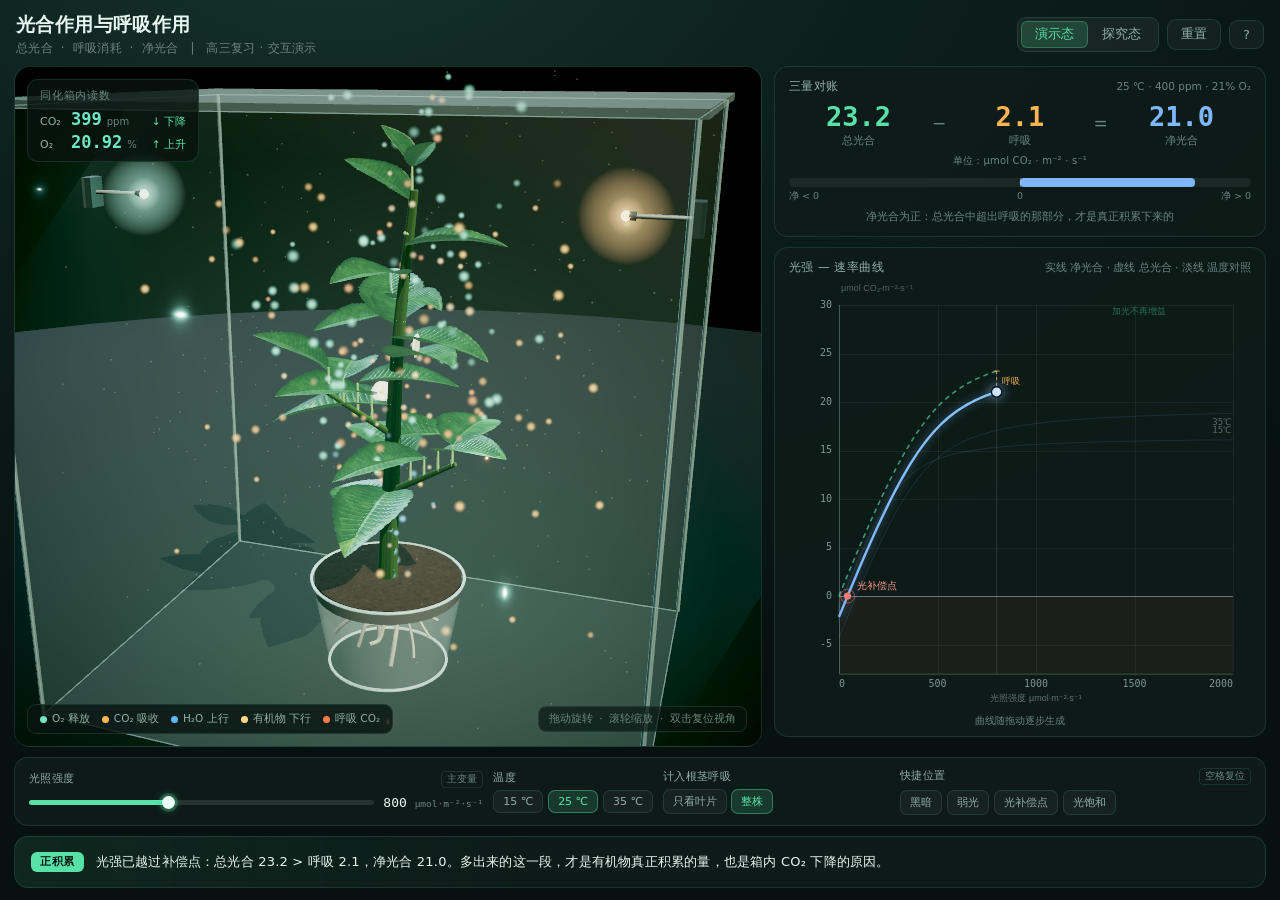
==== commit ef3987a0: "美化渲染管线：HDR 泛光、曝光调色、叶片透光、菲涅尔玻璃、统一风向 - 新增 15-post.js：场景先渲进半浮点 HDR 缓冲，亮部提取(软膝) + 三级分离高斯   + 泛光合成 + 曝光自适" ====
--- a/index.html
+++ b/index.html
@@ -529,6 +529,18 @@
   State.sat = satPoint(State.T, State.C, State.O);
 }
 
+/* ---- 确定性随机 ----
+   xorshift32。植株形态完全由种子决定：每次打开、每台机器的截图
+   逐像素一致，课堂演示不会“今天这株和昨天不一样”。 */
+let _rngState = 0x2f6e2b1;
+function RNG() {
+  _rngState ^= _rngState << 13;
+  _rngState ^= _rngState >>> 17;
+  _rngState ^= _rngState << 5;
+  return (_rngState >>> 0) / 4294967296;
+}
+function seedRNG(s) { _rngState = (s >>> 0) || 0x2f6e2b1; }
+
 /* ---- 小工具 ---- */
 const clamp = (v, a, b) => v < a ? a : (v > b ? b : v);
 const lerp = (a, b, t) => a + (b - a) * t;
@@ -549,21 +561,23 @@
   powerPreference: 'high-performance'
 });
 renderer.setPixelRatio(Math.min(window.devicePixelRatio || 1, 1.8));
-renderer.outputEncoding = THREE.sRGBEncoding;
-renderer.toneMapping = THREE.ACESFilmicToneMapping;
-renderer.toneMappingExposure = 0.96;
+/* 材质不做色调映射、不做 sRGB 编码：场景以线性 HDR 渲进浮点缓冲，
+   曝光 / ACES / 调色 / 编码统一由 15-post.js 的合成阶段负责。
+   两边都做一遍是本项目最容易踩的坑。 */
+renderer.outputEncoding = THREE.LinearEncoding;
+renderer.toneMapping = THREE.NoToneMapping;
 renderer.shadowMap.enabled = true;
 renderer.shadowMap.type = THREE.PCFSoftShadowMap;
 
 const scene = new THREE.Scene();
-scene.fog = new THREE.Fog(0x07100e, 9.5, 20);
-
-const camera = new THREE.PerspectiveCamera(36, 1, 0.1, 100);
+scene.fog = new THREE.Fog(0x030807, 10.5, 22);
+
+const camera = new THREE.PerspectiveCamera(33, 1, 0.1, 100);
 
 /* ---- 自建轨道控制（不引入 OrbitControls，保持单文件） ---- */
 const Orbit = {
-  az: 0.34, pol: 1.245, dist: 6.35,
-  taz: 0.34, tpol: 1.245, tdist: 6.35,
+  az: 0.34, pol: 1.255, dist: 5.45,
+  taz: 0.34, tpol: 1.255, tdist: 5.45,
   target: new THREE.Vector3(0, 1.50, 0),
   autoIdle: 0,
   dragging: false,
@@ -581,7 +595,7 @@
 }
 
 function resetCamera() {
-  Orbit.taz = 0.34; Orbit.tpol = 1.245; Orbit.tdist = 6.35;
+  Orbit.taz = 0.34; Orbit.tpol = 1.255; Orbit.tdist = 5.45;
 }
 
 glCanvas.addEventListener('pointerdown', e => {
@@ -626,7 +640,7 @@
 scene.add(sun.target);
 sun.target.position.set(0, 1.5, 0);
 
-const rim = new THREE.DirectionalLight(0x6fb2ff, 0.62);
+const rim = new THREE.DirectionalLight(0x6fb2ff, 0.88);
 rim.position.set(-4.6, 2.6, -3.8);
 scene.add(rim);
 
@@ -648,9 +662,12 @@
   c.width = c.height = 512;
   const g = c.getContext('2d');
   const rg = g.createRadialGradient(256, 256, 20, 256, 256, 256);
-  rg.addColorStop(0, '#1b3a31');
-  rg.addColorStop(0.45, '#122720');
-  rg.addColorStop(1, '#060d0b');
+  /* 地面是一片摄影棚式的暗色衰减：中心留一点可读的绿，
+     边缘迅速压到黑，这样 ACES 的暗部抬升不会把整块地抬成亮青色 */
+  rg.addColorStop(0, '#16281f');
+  rg.addColorStop(0.28, '#0b1713');
+  rg.addColorStop(0.55, '#050c0a');
+  rg.addColorStop(1, '#000000');
   g.fillStyle = rg;
   g.fillRect(0, 0, 512, 512);
   const tex = new THREE.CanvasTexture(c);
@@ -676,8 +693,410 @@
   camera.updateProjectionMatrix();
   applyCamera();
   if (typeof updatePointScale === 'function') updatePointScale();
+  if (typeof resizePost === 'function') resizePost();
 }
 window.addEventListener('resize', resize);
+
+/* ---- 15-post.js ---- */
+/* =========================================================
+   15 · 合成管线
+   HDR 场景 → 亮部提取 → 三级分离高斯 → 曝光 → ACES → 调色 → sRGB
+
+   顺序是硬约束：泛光必须发生在色调映射之前。先压到 0..1 再提亮部，
+   拿到的只是灰，高光会变成一团脏雾。
+   ========================================================= */
+'use strict';
+
+/* ---------------------------------------------------------
+   视觉参数：按感知角色分组（曝光 / 光晕 / 色调 / 氛围）
+   --------------------------------------------------------- */
+const LOOK = {
+  /* 曝光 */
+  exposure: 1.00,
+  adaptDark: 1.10,     /* 黑暗档位的曝光补偿：全黑时也要看得清植株 */
+  adaptUp: 1.9,        /* 适应变亮的速度 */
+  adaptDown: 0.55,     /* 适应变暗更慢——两个方向的速度必须不同 */
+
+  /* 泛光 */
+  bloomOn: true,
+  bloomThreshold: 1.02,
+  bloomKnee: 0.50,
+  bloomStrength: 0.34,
+  bloomRadius: 1.0,
+  bloomLevels: 3,      /* 3 级模糊；弱机降到 2 级 */
+
+  /* 调色 */
+  gradeOn: true,
+  contrast: 1.06,
+  saturation: 1.07,
+  lift: [0.004, 0.009, 0.007],
+  gain: [1.03, 1.00, 0.976],
+
+  /* 氛围 */
+  vignette: 0.36,
+  bgGlow: 0.62,
+
+  /* 诊断：0 正常 / 1 仅泛光 / 2 无后期基线 / 3 亮度阈值 */
+  debug: 0
+};
+
+/* 手动解析查询串（file:// 下不依赖 URLSearchParams） */
+(function readURLLook() {
+  let q = '';
+  try { q = String(location.search || '').replace(/^\?/, ''); } catch (e) { q = ''; }
+  if (!q) return;
+  const kv = {};
+  q.split('&').forEach(function (pair) {
+    const i = pair.indexOf('=');
+    if (i > 0) kv[pair.slice(0, i)] = pair.slice(i + 1);
+  });
+  if (kv.post === '0') { LOOK.bloomOn = false; LOOK.gradeOn = false; }
+  if (kv.bloom === '0') LOOK.bloomOn = false;
+  if (kv.bloom) LOOK.bloomStrength = parseFloat(kv.bloom);
+  if (kv.exp) LOOK.exposure = parseFloat(kv.exp);
+  if (kv.debug) LOOK.debug = parseInt(kv.debug, 10) || 0;
+})();
+
+/* ---------------------------------------------------------
+   渲染目标
+   --------------------------------------------------------- */
+const POST = {
+  rtScene: null,
+  lv0a: null, lv0b: null,   /* 1/2 */
+  lv1a: null, lv1b: null,   /* 1/4 */
+  lv2a: null, lv2b: null,   /* 1/8 */
+  w: 2, h: 2,
+  hw: 2, hh: 2, qw: 2, qh: 2, ew: 2, eh: 2,
+  exposure: LOOK.exposure,
+  bloomLevel: 0
+};
+
+const IS_GL2 = renderer.capabilities.isWebGL2;
+
+function makeRT(w, h, withDepth) {
+  const opts = {
+    minFilter: THREE.LinearFilter,
+    magFilter: THREE.LinearFilter,
+    format: THREE.RGBAFormat,
+    type: THREE.HalfFloatType,
+    depthBuffer: !!withDepth,
+    stencilBuffer: false
+  };
+  if (withDepth && IS_GL2) opts.samples = 4;   /* 半浮点 + MSAA 抗锯齿 */
+  return new THREE.WebGLRenderTarget(Math.max(2, w | 0), Math.max(2, h | 0), opts);
+}
+
+POST.rtScene = makeRT(2, 2, true);
+POST.lv0a = makeRT(2, 2, false);
+POST.lv0b = makeRT(2, 2, false);
+POST.lv1a = makeRT(2, 2, false);
+POST.lv1b = makeRT(2, 2, false);
+POST.lv2a = makeRT(2, 2, false);
+POST.lv2b = makeRT(2, 2, false);
+
+/* ---------------------------------------------------------
+   全屏 pass 基础设施
+   --------------------------------------------------------- */
+const FS_VERT = [
+  'varying vec2 vUv;',
+  'void main() {',
+  '  vUv = uv;',
+  '  gl_Position = vec4(position.xy, 0.0, 1.0);',
+  '}'
+].join('\n');
+
+const fsScene = new THREE.Scene();
+const fsCam = new THREE.OrthographicCamera(-1, 1, 1, -1, 0, 1);
+const fsQuad = new THREE.Mesh(new THREE.PlaneGeometry(2, 2), null);
+fsQuad.frustumCulled = false;
+fsScene.add(fsQuad);
+
+function renderQuad(mat, target) {
+  fsQuad.material = mat;
+  renderer.setRenderTarget(target);
+  renderer.render(fsScene, fsCam);
+}
+
+function passMat(frag, uniforms) {
+  return new THREE.ShaderMaterial({
+    uniforms: uniforms,
+    vertexShader: FS_VERT,
+    fragmentShader: frag,
+    depthTest: false,
+    depthWrite: false,
+    transparent: false,
+    blending: THREE.NoBlending
+  });
+}
+
+/* ---- 亮部提取：软膝（soft knee）----
+   硬阈值会让泛光边缘出现一圈突兀的切断；软膝把阈值附近
+   平滑过渡，光晕才有自然的外扩感。 */
+const brightMat = passMat([
+  'uniform sampler2D tSrc;',
+  'uniform float uThresh;',
+  'uniform float uKnee;',
+  'varying vec2 vUv;',
+  'void main() {',
+  '  vec3 c = texture2D(tSrc, vUv).rgb;',
+  '  float br = max(c.r, max(c.g, c.b));',
+  '  float knee = uThresh * uKnee + 1e-4;',
+  '  float soft = clamp(br - uThresh + knee, 0.0, 2.0 * knee);',
+  '  soft = soft * soft / (4.0 * knee + 1e-4);',
+  '  float w = max(soft, br - uThresh) / max(br, 1e-4);',
+  '  gl_FragColor = vec4(max(c * w, vec3(0.0)), 1.0);',
+  '}'
+].join('\n'), {
+  tSrc: { value: null },
+  uThresh: { value: LOOK.bloomThreshold },
+  uKnee: { value: LOOK.bloomKnee }
+});
+
+/* ---- 分离高斯：5 抽头，等效 9 抽头权重 ---- */
+const blurMat = passMat([
+  'uniform sampler2D tSrc;',
+  'uniform vec2 uDir;',
+  'varying vec2 vUv;',
+  'void main() {',
+  '  vec3 c = texture2D(tSrc, vUv).rgb * 0.2270270270;',
+  '  c += texture2D(tSrc, vUv + uDir * 1.3846153846).rgb * 0.3162162162;',
+  '  c += texture2D(tSrc, vUv - uDir * 1.3846153846).rgb * 0.3162162162;',
+  '  c += texture2D(tSrc, vUv + uDir * 3.2307692308).rgb * 0.0702702703;',
+  '  c += texture2D(tSrc, vUv - uDir * 3.2307692308).rgb * 0.0702702703;',
+  '  gl_FragColor = vec4(c, 1.0);',
+  '}'
+].join('\n'), {
+  tSrc: { value: null },
+  uDir: { value: new THREE.Vector2(0, 0) }
+});
+
+/* ---- 合成：背景辉光 + 泛光 + 曝光 + ACES + 调色 + 暗角 + sRGB ---- */
+const finalMat = passMat([
+  'uniform sampler2D tScene;',
+  'uniform sampler2D tB0;',
+  'uniform sampler2D tB1;',
+  'uniform sampler2D tB2;',
+  'uniform float uExposure;',
+  'uniform float uBloom;',
+  'uniform float uContrast;',
+  'uniform float uSat;',
+  'uniform float uVig;',
+  'uniform float uBg;',
+  'uniform float uGrade;',
+  'uniform float uDebug;',
+  'uniform vec3 uLift;',
+  'uniform vec3 uGain;',
+  'uniform vec3 uW;',
+  'varying vec2 vUv;',
+
+  /* three.js 同款 ACES 拟合（RRT+ODT），保证与旧版观感一致 */
+  'vec3 rrtOdt(vec3 v) {',
+  '  vec3 a = v * (v + 0.0245786) - 0.000090537;',
+  '  vec3 b = v * (0.983729 * v + 0.4329510) + 0.238081;',
+  '  return a / b;',
+  '}',
+  'vec3 aces(vec3 c) {',
+  '  mat3 IN = mat3(',
+  '    0.59719, 0.07600, 0.02840,',
+  '    0.35458, 0.90834, 0.13383,',
+  '    0.04823, 0.01566, 0.83777);',
+  '  mat3 OUT = mat3(',
+  '     1.60475, -0.10208, -0.00327,',
+  '    -0.53108,  1.10813, -0.07276,',
+  '    -0.07367, -0.00605,  1.07602);',
+  '  c = IN * c;',
+  '  c = rrtOdt(c);',
+  '  c = OUT * c;',
+  '  return clamp(c, 0.0, 1.0);',
+  '}',
+  'vec3 toSRGB(vec3 c) {',
+  '  c = clamp(c, 0.0, 1.0);',
+  '  vec3 hi = 1.055 * pow(c, vec3(1.0 / 2.4)) - 0.055;',
+  '  return mix(c * 12.92, hi, step(vec3(0.0031308), c));',
+  '}',
+
+  'void main() {',
+  '  vec3 c = texture2D(tScene, vUv).rgb;',
+
+  /* 场景本身清成黑。补一层极弱的径向底光，植株才不会贴在纯黑板上 */
+  '  vec2 p = vUv - vec2(0.5, 0.43);',
+  '  float d = length(p * vec2(1.0, 1.32));',
+  '  c += mix(vec3(0.017, 0.038, 0.032), vec3(0.0), smoothstep(0.0, 0.80, d)) * uBg;',
+
+  '  vec3 bl = (texture2D(tB0, vUv).rgb * uW.x',
+  '           + texture2D(tB1, vUv).rgb * uW.y',
+  '           + texture2D(tB2, vUv).rgb * uW.z) / max(0.0001, uW.x + uW.y + uW.z);',
+  '  c += bl * uBloom;',
+
+  /* 诊断：只看泛光 */
+  '  if (uDebug > 0.5 && uDebug < 1.5) {',
+  '    gl_FragColor = vec4(toSRGB(aces(bl * 4.0 / 0.6)), 1.0);',
+  '    return;',
+  '  }',
+  /* 诊断：无后期基线（无泛光、无调色），用来确认画面本身立得住 */
+  '  if (uDebug > 1.5 && uDebug < 2.5) {',
+  '    gl_FragColor = vec4(toSRGB(aces(texture2D(tScene, vUv).rgb * uExposure / 0.6)), 1.0);',
+  '    return;',
+  '  }',
+  /* 诊断：阈值可视化，红=会泛光，蓝=不会 */
+  '  if (uDebug > 2.5) {',
+  '    float l = dot(c, vec3(0.2126, 0.7152, 0.0722));',
+  '    vec3 m = l > 1.0 ? vec3(1.0, 0.22, 0.10) : vec3(0.10, 0.30, 0.85);',
+  '    gl_FragColor = vec4(m * clamp(l * 0.8, 0.10, 1.0), 1.0);',
+  '    return;',
+  '  }',
+
+  '  c = aces(c * uExposure / 0.6);',
+
+  /* 调色在显示域进行，顺序固定：lift/gain → 对比 → 饱和 */
+  '  c = c * uGain + uLift * (1.0 - c);',
+  '  c = (c - 0.5) * mix(1.0, uContrast, uGrade) + 0.5;',
+  '  float luma = dot(c, vec3(0.2126, 0.7152, 0.0722));',
+  '  c = mix(vec3(luma), c, mix(1.0, uSat, uGrade));',
+
+  /* 暗角 */
+  '  float vg = 1.0 - uVig * pow(clamp(length(vUv - 0.5) * 1.34, 0.0, 1.0), 2.3);',
+  '  c *= vg;',
+
+  '  gl_FragColor = vec4(toSRGB(c), 1.0);',
+  '}'
+].join('\n'), {
+  tScene: { value: null },
+  tB0: { value: null },
+  tB1: { value: null },
+  tB2: { value: null },
+  uExposure: { value: LOOK.exposure },
+  uBloom: { value: LOOK.bloomStrength },
+  uContrast: { value: LOOK.contrast },
+  uSat: { value: LOOK.saturation },
+  uVig: { value: LOOK.vignette },
+  uBg: { value: LOOK.bgGlow },
+  uGrade: { value: LOOK.gradeOn ? 1 : 0 },
+  uDebug: { value: LOOK.debug },
+  uLift: { value: new THREE.Vector3(LOOK.lift[0], LOOK.lift[1], LOOK.lift[2]) },
+  uGain: { value: new THREE.Vector3(LOOK.gain[0], LOOK.gain[1], LOOK.gain[2]) },
+  uW: { value: new THREE.Vector3(0.50, 0.32, 0.18) }
+});
+
+/* ---------------------------------------------------------
+   尺寸
+   --------------------------------------------------------- */
+function resizePost() {
+  const size = renderer.getDrawingBufferSize(new THREE.Vector2());
+  const w = Math.max(4, Math.floor(size.x));
+  const h = Math.max(4, Math.floor(size.y));
+  if (w === POST.w && h === POST.h) return;
+
+  POST.w = w; POST.h = h;
+  POST.hw = Math.max(2, w >> 1); POST.hh = Math.max(2, h >> 1);
+  POST.qw = Math.max(2, w >> 2); POST.qh = Math.max(2, h >> 2);
+  POST.ew = Math.max(2, w >> 3); POST.eh = Math.max(2, h >> 3);
+
+  POST.rtScene.setSize(w, h);
+  POST.lv0a.setSize(POST.hw, POST.hh);
+  POST.lv0b.setSize(POST.hw, POST.hh);
+  POST.lv1a.setSize(POST.qw, POST.qh);
+  POST.lv1b.setSize(POST.qw, POST.qh);
+  POST.lv2a.setSize(POST.ew, POST.eh);
+  POST.lv2b.setSize(POST.ew, POST.eh);
+}
+
+/* ---------------------------------------------------------
+   性能分级
+   教室里的机器从独显台式到核显笔记本都有。开局统计前 90 帧的
+   平均帧时，超过阈值就降一档：像素比压到 1.0、泛光少一级。
+   这是一条有依据的降级路径，不是"卡了就少画点"。
+   --------------------------------------------------------- */
+const PERF = { acc: 0, n: 0, done: false, tier: 0 };
+
+function updateQuality(dt) {
+  if (PERF.done) return;
+  if (!isFinite(dt) || dt <= 0 || dt > 0.25) return;   /* 切后台/首帧不计入 */
+  PERF.acc += dt;
+  PERF.n++;
+  if (PERF.n < 90) return;
+
+  PERF.done = true;
+  const avg = PERF.acc / PERF.n;
+  if (avg > 0.026) {
+    PERF.tier = 1;
+    LOOK.bloomLevels = 2;
+    if (renderer.getPixelRatio() > 1.0) {
+      renderer.setPixelRatio(1.0);
+      if (typeof resize === 'function') resize();
+    }
+  }
+}
+
+/* ---------------------------------------------------------
+   一次完整出图
+   --------------------------------------------------------- */
+function blurPass(src, dst, dirX, dirY, srcW, srcH) {
+  blurMat.uniforms.tSrc.value = src.texture;
+  const r = LOOK.bloomRadius;
+  blurMat.uniforms.uDir.value.set((dirX * r) / srcW, (dirY * r) / srcH);
+  renderQuad(blurMat, dst);
+}
+
+function renderScene(dt) {
+  updateQuality(dt);
+
+  /* 1 · 场景 → 线性 HDR 浮点缓冲 */
+  renderer.setRenderTarget(POST.rtScene);
+  renderer.render(scene, camera);
+  renderer.setRenderTarget(null);
+
+  /* 2 · 曝光自适应：亮部来得快，暗部退得慢 */
+  const lightNorm = clamp(State.I / PHYS.iMax, 0, 1);
+  const target = LOOK.exposure * (1 + (LOOK.adaptDark - 1) * (1 - lightNorm));
+  const rate = target > POST.exposure ? LOOK.adaptUp : LOOK.adaptDown;
+  POST.exposure = damp(POST.exposure, target, rate, Math.max(1e-4, dt || 0.016));
+
+  if (LOOK.bloomOn) {
+    brightMat.uniforms.tSrc.value = POST.rtScene.texture;
+    brightMat.uniforms.uThresh.value = LOOK.bloomThreshold;
+    brightMat.uniforms.uKnee.value = LOOK.bloomKnee;
+    renderQuad(brightMat, POST.lv0a);
+
+    /* 1/2：横竖各一次 */
+    blurPass(POST.lv0a, POST.lv0b, 1, 0, POST.hw, POST.hh);
+    blurPass(POST.lv0b, POST.lv0a, 0, 1, POST.hw, POST.hh);
+
+    /* 1/4：从 1/2 降采样，顺便把大范围光晕铺开 */
+    blurPass(POST.lv0a, POST.lv1a, 1, 0, POST.hw, POST.hh);
+    blurPass(POST.lv1a, POST.lv1b, 0, 1, POST.qw, POST.qh);
+
+    /* 1/8：最外层那圈很淡的辉光（性能分级为 2 级时跳过，
+       权重同时由 uW.z 归零，能量重新分配到前两级） */
+    if (LOOK.bloomLevels >= 3) {
+      blurPass(POST.lv1b, POST.lv2a, 1, 0, POST.qw, POST.qh);
+      blurPass(POST.lv2a, POST.lv2b, 0, 1, POST.ew, POST.eh);
+    }
+
+    POST.bloomLevel = LOOK.bloomLevels;
+  }
+
+  /* 3 · 合成到屏幕 */
+  finalMat.uniforms.tScene.value = POST.rtScene.texture;
+  finalMat.uniforms.tB0.value = POST.lv0a.texture;
+  finalMat.uniforms.tB1.value = POST.lv1b.texture;
+  finalMat.uniforms.tB2.value = POST.lv2b.texture;
+  finalMat.uniforms.uExposure.value = POST.exposure;
+  finalMat.uniforms.uBloom.value = LOOK.bloomOn ? LOOK.bloomStrength : 0;
+  finalMat.uniforms.uContrast.value = LOOK.contrast;
+  finalMat.uniforms.uSat.value = LOOK.saturation;
+  finalMat.uniforms.uVig.value = LOOK.vignette;
+  finalMat.uniforms.uBg.value = LOOK.bgGlow;
+  finalMat.uniforms.uGrade.value = LOOK.gradeOn ? 1 : 0;
+  finalMat.uniforms.uDebug.value = LOOK.debug;
+  const lv = LOOK.bloomOn ? LOOK.bloomLevels : 3;
+  finalMat.uniforms.uW.value.set(0.50, 0.32, lv >= 3 ? 0.18 : 0.0);
+  renderQuad(finalMat, null);
+}
+
+/* 供诊断与截图脚本读取 */
+window.__look = LOOK;
+window.__post = POST;
 
 /* ---- 20-plant.js ---- */
 /* =========================================================
@@ -712,13 +1131,13 @@
 
   /* 斑驳 */
   for (let i = 0; i < 1400; i++) {
-    const x = Math.random() * W, y = Math.random() * H;
-    const r = 8 + Math.random() * 54;
-    g.fillStyle = Math.random() > 0.52
-      ? 'rgba(166,214,116,' + (0.025 + Math.random() * 0.05).toFixed(3) + ')'
-      : 'rgba(16,48,18,' + (0.025 + Math.random() * 0.06).toFixed(3) + ')';
+    const x = RNG() * W, y = RNG() * H;
+    const r = 8 + RNG() * 54;
+    g.fillStyle = RNG() > 0.52
+      ? 'rgba(166,214,116,' + (0.025 + RNG() * 0.05).toFixed(3) + ')'
+      : 'rgba(16,48,18,' + (0.025 + RNG() * 0.06).toFixed(3) + ')';
     g.beginPath();
-    g.ellipse(x, y, r, r * (0.4 + Math.random() * 0.9), Math.random() * 3.14, 0, 6.2832);
+    g.ellipse(x, y, r, r * (0.4 + RNG() * 0.9), RNG() * 3.14, 0, 6.2832);
     g.fill();
   }
 
@@ -734,8 +1153,8 @@
   for (let i = 0; i < 17; i++) {
     const y0 = 44 + i * 70;
     for (const sign of [1, -1]) {
-      const reach = (232 + Math.random() * 42);
-      const drop = 92 + Math.random() * 34;
+      const reach = (232 + RNG() * 42);
+      const drop = 92 + RNG() * 34;
       const y1 = y0 + (sign > 0 ? 0 : 34);
       veinGlow(function () {
         g.moveTo(midX, y1);
@@ -761,9 +1180,9 @@
   /* 细网脉 */
   g.strokeStyle = 'rgba(190,228,144,0.20)';
   for (let i = 0; i < 620; i++) {
-    const x = Math.random() * W, y = Math.random() * H;
-    const a = Math.random() * 6.2832, L = 10 + Math.random() * 32;
-    g.lineWidth = 0.6 + Math.random() * 0.5;
+    const x = RNG() * W, y = RNG() * H;
+    const a = RNG() * 6.2832, L = 10 + RNG() * 32;
+    g.lineWidth = 0.6 + RNG() * 0.5;
     g.beginPath();
     g.moveTo(x, y);
     g.lineTo(x + Math.cos(a) * L, y + Math.sin(a) * L * 0.45);
@@ -772,10 +1191,10 @@
 
   /* 气孔 */
   for (let i = 0; i < 2200; i++) {
-    const x = Math.random() * W, y = Math.random() * H;
-    g.fillStyle = 'rgba(14,50,20,' + (0.05 + Math.random() * 0.10).toFixed(3) + ')';
+    const x = RNG() * W, y = RNG() * H;
+    g.fillStyle = 'rgba(14,50,20,' + (0.05 + RNG() * 0.10).toFixed(3) + ')';
     g.beginPath();
-    g.ellipse(x, y, 1.7, 1.0, Math.random() * 3.14, 0, 6.2832);
+    g.ellipse(x, y, 1.7, 1.0, RNG() * 3.14, 0, 6.2832);
     g.fill();
   }
 
@@ -833,9 +1252,9 @@
   g.strokeStyle = '#fbfbfb';
   g.stroke();
   for (let i = 0; i < 900; i++) {
-    const x = Math.random() * W, y = Math.random() * H;
-    g.fillStyle = 'rgba(255,255,255,' + (0.04 + Math.random() * 0.09).toFixed(3) + ')';
-    g.fillRect(x, y, 1 + Math.random() * 2, 1);
+    const x = RNG() * W, y = RNG() * H;
+    g.fillStyle = 'rgba(255,255,255,' + (0.04 + RNG() * 0.09).toFixed(3) + ')';
+    g.fillRect(x, y, 1 + RNG() * 2, 1);
   }
   return c;
 }
@@ -854,20 +1273,20 @@
   g.fillRect(0, 0, W, H);
 
   for (let i = 0; i < 220; i++) {
-    const x = Math.random() * W;
+    const x = RNG() * W;
     g.beginPath();
     g.moveTo(x, 0);
-    g.lineTo(x + (Math.random() - 0.5) * 14, H);
-    g.lineWidth = 0.6 + Math.random() * 3.0;
-    g.strokeStyle = Math.random() > 0.5
-      ? 'rgba(158,198,116,' + (0.05 + Math.random() * 0.16).toFixed(3) + ')'
-      : 'rgba(12,30,10,' + (0.05 + Math.random() * 0.18).toFixed(3) + ')';
+    g.lineTo(x + (RNG() - 0.5) * 14, H);
+    g.lineWidth = 0.6 + RNG() * 3.0;
+    g.strokeStyle = RNG() > 0.5
+      ? 'rgba(158,198,116,' + (0.05 + RNG() * 0.16).toFixed(3) + ')'
+      : 'rgba(12,30,10,' + (0.05 + RNG() * 0.18).toFixed(3) + ')';
     g.stroke();
   }
   /* 皮孔 */
   for (let i = 0; i < 130; i++) {
-    const x = Math.random() * W, y = Math.random() * H;
-    g.fillStyle = 'rgba(206,228,166,' + (0.05 + Math.random() * 0.14).toFixed(3) + ')';
+    const x = RNG() * W, y = RNG() * H;
+    g.fillStyle = 'rgba(206,228,166,' + (0.05 + RNG() * 0.14).toFixed(3) + ')';
     g.beginPath();
     g.ellipse(x, y, 1.6, 4.2, 0, 0, 6.2832);
     g.fill();
@@ -945,6 +1364,38 @@
 const leafRecords = [];
 const respireRecords = [];
 
+/* --- 叶片透光 ---
+   叶片不是不透明薄板：光会穿进叶肉再从边缘透出来。没有这一层，
+   逆光和侧光下叶子就是一片死黑的剪影，怎么调灯都不像真的。
+   用掠射角的菲涅尔边缘加一层自发光近似次表面散射，
+   成本只有一个 pow()，但叶子立刻“有厚度”了。 */
+const LEAF_TRANS = {
+  uTransColor: { value: new THREE.Color(0x8ad98e) },
+  uTransAmt: { value: 0.030 }
+};
+
+function withLeafGlow(mat) {
+  mat.onBeforeCompile = function (shader) {
+    shader.uniforms.uTransColor = LEAF_TRANS.uTransColor;
+    shader.uniforms.uTransAmt = LEAF_TRANS.uTransAmt;
+    shader.fragmentShader = shader.fragmentShader
+      .replace('#include <common>',
+        '#include <common>\nuniform vec3 uTransColor;\nuniform float uTransAmt;')
+      .replace('#include <dithering_fragment>', [
+        '#include <dithering_fragment>',
+        '{',
+        '  vec3 vdir = normalize(vViewPosition);',
+        '  float edge = 1.0 - clamp(abs(dot(normalize(normal), vdir)), 0.0, 1.0);',
+        '  float rim = pow(edge, 2.4);',
+        '  gl_FragColor.rgb += uTransColor * uTransAmt * rim * diffuseColor.rgb * 2.2;',
+        '}'
+      ].join('\n'));
+  };
+  /* 同一份着色器程序在所有叶片间共享，避免每片叶子重新编译 */
+  mat.customProgramCacheKey = function () { return 'leafGlow'; };
+  return mat;
+}
+
 /* --- 花盆 --- */
 (function buildPot() {
   const potMat = new THREE.MeshPhysicalMaterial({
@@ -973,11 +1424,11 @@
   sg.fillStyle = '#3a2a1c';
   sg.fillRect(0, 0, 256, 256);
   for (let i = 0; i < 3200; i++) {
-    const x = Math.random() * 256, y = Math.random() * 256;
-    sg.fillStyle = Math.random() > 0.5
-      ? 'rgba(92,68,42,' + (0.18 + Math.random() * 0.5).toFixed(2) + ')'
-      : 'rgba(22,14,9,' + (0.18 + Math.random() * 0.5).toFixed(2) + ')';
-    sg.fillRect(x, y, 1 + Math.random() * 3, 1 + Math.random() * 3);
+    const x = RNG() * 256, y = RNG() * 256;
+    sg.fillStyle = RNG() > 0.5
+      ? 'rgba(92,68,42,' + (0.18 + RNG() * 0.5).toFixed(2) + ')'
+      : 'rgba(22,14,9,' + (0.18 + RNG() * 0.5).toFixed(2) + ')';
+    sg.fillRect(x, y, 1 + RNG() * 3, 1 + RNG() * 3);
   }
   const soilTex = new THREE.CanvasTexture(soilC);
   soilTex.encoding = THREE.sRGBEncoding;
@@ -999,15 +1450,15 @@
   const N = 11;
   for (let i = 0; i < N; i++) {
     const a = (i / N) * Math.PI * 2 + 0.25;
-    const spread = 0.09 + Math.random() * 0.22;
+    const spread = 0.09 + RNG() * 0.22;
     const pts = [];
-    const depth = 0.28 + Math.random() * 0.16;
+    const depth = 0.28 + RNG() * 0.16;
     for (let k = 0; k <= 5; k++) {
       const t = k / 5;
       const r = spread * t;
       pts.push(new THREE.Vector3(
         Math.cos(a + t * 0.9) * r,
-        0.475 - depth * t * (0.7 + Math.random() * 0.3),
+        0.475 - depth * t * (0.7 + RNG() * 0.3),
         Math.sin(a + t * 0.9) * r
       ));
     }
@@ -1073,7 +1524,7 @@
   pivot.rotation.y = azimuth;
   plant.add(pivot);
 
-  const pet = 0.09 + Math.random() * 0.08;
+  const pet = 0.09 + RNG() * 0.08;
   const petiole = new THREE.Mesh(
     new THREE.CylinderGeometry(0.0055, 0.0082, pet, 6, 1),
     new THREE.MeshStandardMaterial({ color: 0x5a8a3c, roughness: 0.8 })
@@ -1085,25 +1536,25 @@
   const leafPivot = new THREE.Group();
   leafPivot.position.y = pet;
   leafPivot.rotation.x = -tilt;
-  leafPivot.rotation.z = (Math.random() - 0.5) * 0.30;
+  leafPivot.rotation.z = (RNG() - 0.5) * 0.30;
   pivot.add(leafPivot);
 
-  const geo = makeLeafGeometry(len, wid, 0.15, 0.26, (Math.random() - 0.5) * 0.5);
-  const mat = new THREE.MeshStandardMaterial({
+  const geo = makeLeafGeometry(len, wid, 0.15, 0.26, (RNG() - 0.5) * 0.5);
+  const mat = withLeafGlow(new THREE.MeshStandardMaterial({
     map: leafTex,
     bumpMap: leafBumpTex,
     bumpScale: 0.018,
-    roughness: 0.46 + Math.random() * 0.14,
+    roughness: 0.46 + RNG() * 0.14,
     metalness: 0.0,
     side: THREE.DoubleSide,
     color: new THREE.Color().setHSL(
-      0.252 + (Math.random() - 0.5) * 0.024,
-      0.28 + Math.random() * 0.16,
-      0.72 + Math.random() * 0.16
+      0.252 + (RNG() - 0.5) * 0.024,
+      0.28 + RNG() * 0.16,
+      0.72 + RNG() * 0.16
     ),
     emissive: new THREE.Color(0x2f8a4e),
     emissiveIntensity: 0.0
-  });
+  }));
   const leaf = new THREE.Mesh(geo, mat);
   leaf.castShadow = true;
   leaf.receiveShadow = true;
@@ -1114,7 +1565,10 @@
     baseX: leafPivot.rotation.x,
     baseZ: leafPivot.rotation.z,
     phase: seed * 6.2832,
-    freq: 0.5 + Math.random() * 0.4,
+    freq: 0.5 + RNG() * 0.4,
+    /* 高度决定风到达的先后（相位差）与柔韧度：梢头最软，摆幅最大 */
+    nodeY: pivotPos.y,
+    flex: 0.55 + clamp((pivotPos.y - 0.7) / 2.0, 0, 1) * 0.85,
     len, wid
   });
   respireRecords.push({ type: 'leaf', obj: leaf, local: new THREE.Vector3(0, len * 0.45, 0) });
@@ -1149,9 +1603,9 @@
     for (let i = 0; i < nLeaf; i++) {
       const d = b.len * (0.32 + i * 0.21);
       const nodeP = baseV.clone().add(dir.clone().multiplyScalar(d));
-      const az = b.az + i * 1.72 + Math.random() * 0.9;
-      const len = 0.44 + Math.random() * 0.18 - i * 0.02;
-      addLeaf(nodeP, az, 0.86 + Math.random() * 0.62, len, len * 0.60, Math.random());
+      const az = b.az + i * 1.72 + RNG() * 0.9;
+      const len = 0.44 + RNG() * 0.18 - i * 0.02;
+      addLeaf(nodeP, az, 0.86 + RNG() * 0.62, len, len * 0.60, RNG());
     }
   });
 
@@ -1162,17 +1616,17 @@
     const t = i / (N - 1);
     const y = 0.72 + t * 1.74;
     const off = stemOffset(y);
-    const len = 0.38 + (1 - t) * 0.24 + Math.random() * 0.12;
-    addLeaf(new THREE.Vector3(off.x, y, off.z), i * golden + 0.6 + Math.random() * 0.5,
-      0.88 + (1 - t) * 0.46 + Math.random() * 0.34,
-      len, len * 0.60, Math.random());
+    const len = 0.38 + (1 - t) * 0.24 + RNG() * 0.12;
+    addLeaf(new THREE.Vector3(off.x, y, off.z), i * golden + 0.6 + RNG() * 0.5,
+      0.88 + (1 - t) * 0.46 + RNG() * 0.34,
+      len, len * 0.60, RNG());
   }
 
   /* 顶芽两片小叶 */
   const top = stemOffset(STEM.y0 + STEM.h - 0.02);
   for (let i = 0; i < 2; i++) {
     addLeaf(new THREE.Vector3(top.x, STEM.y0 + STEM.h - 0.03, top.z),
-      1.2 + i * 2.6, 0.55 + i * 0.2, 0.24, 0.14, Math.random());
+      1.2 + i * 2.6, 0.55 + i * 0.2, 0.24, 0.14, RNG());
   }
 
   /* 两朵小花 */
@@ -1212,16 +1666,59 @@
   return out;
 }
 
+/* --- 风场 ---
+   旧做法是给每片叶子一个独立的 sin(freq·t + phase)，看起来像各自抽搐，
+   不像风。真实的风是“一阵一阵”的：所有叶子被同一个包络推着走，
+   高处到达得晚一点，叶柄是支点，梢头最软。
+
+   三个量分开：
+     · 包络 gust  —— 全局共享，决定“有没有风”
+     · 相位波      —— 沿株高延迟，决定“风走到哪一层了”
+     · 风向投影    —— 同一阵风在每片叶子局部坐标系里的分量
+   三者相乘，所有叶子才会朝同一个方向倒。 */
+const WIND = {
+  dir: 0.72,          /* 风的世界方向（绕 Y 弧度） */
+  calm: 0.016,        /* 无风时的呼吸式微动 */
+  gust: 0.034,        /* 阵风额外幅度 */
+  speed: 0.40,        /* 包络频率 */
+  wave: 2.3,          /* 沿株高的相位传播 */
+  flutter: 0.0055     /* 梢头高频抖动 */
+};
+let windGust = 0;
+
+function windEnvelope(time) {
+  const a = Math.sin(time * WIND.speed);
+  const b = Math.sin(time * WIND.speed * 2.17 + 1.31);
+  return clamp(a * 0.62 + b * 0.38, -1, 1);
+}
+
 /* --- 每帧 --- */
 function updatePlant(dt, time, grossNorm) {
+  windGust = windEnvelope(time);
+  const amp = WIND.calm + WIND.gust * (0.5 + 0.5 * windGust);
+
   for (let i = 0; i < leafRecords.length; i++) {
     const r = leafRecords[i];
-    const sway = Math.sin(time * r.freq + r.phase) * 0.026
-               + Math.sin(time * r.freq * 2.4 + r.phase * 1.7) * 0.009;
-    r.leafPivot.rotation.x = r.baseX + sway;
-    r.leafPivot.rotation.z = r.baseZ + Math.cos(time * r.freq * 0.85 + r.phase) * 0.020;
+    /* 风在叶片局部坐标里的分量：cos 给侧向，sin 给前后 */
+    const ang = WIND.dir + r.pivot.rotation.y;
+    const cw = Math.cos(ang);
+    const sw = Math.sin(ang);
+
+    /* 沿株高的相位延迟：同一阵风先到下部，再爬到梢头 */
+    const ph = time * WIND.wave - r.nodeY * 2.35;
+    const bend = Math.sin(ph) * amp * r.flex;
+
+    /* 侧向摆动（绕局部 Z） */
+    r.leafPivot.rotation.z = r.baseZ - cw * bend;
+    /* 前后俯仰（绕局部 X）：幅度小一半，带一点高频梢头颤动 */
+    r.leafPivot.rotation.x = r.baseX - sw * bend * 0.5
+      + Math.sin(ph * 1.9 + r.phase) * WIND.flutter * r.flex;
+
+    /* 光合活跃时叶肉透光略强，叶片会“亮”起来 */
     r.mat.emissiveIntensity = 0.018 + grossNorm * 0.135;
   }
+
+  LEAF_TRANS.uTransAmt.value = 0.028 + grossNorm * 0.032;
 }
 
 /* ---- 30-particles.js ---- */
@@ -1280,12 +1777,15 @@
 
 const PT_FRAG = [
   'uniform sampler2D uMap;',
+  'uniform float uGain;',
   'varying vec3 vColor;',
   'varying float vAlpha;',
   'void main() {',
   '  vec4 t = texture2D(uMap, gl_PointCoord);',
   '  if (t.a < 0.01) discard;',
-  '  gl_FragColor = vec4(vColor, t.a * vAlpha);',
+  /* uGain 把粒子推到线性 1.0 以上：泛光只认过曝的部分，
+     所以物质流的“亮”是亮度，不是加色叠加出来的假白 */
+  '  gl_FragColor = vec4(vColor * uGain, t.a * vAlpha);',
   '}'
 ].join('\n');
 
@@ -1333,7 +1833,12 @@
   geo.boundingSphere = new THREE.Sphere(new THREE.Vector3(0, 1.4, 0), 7);
 
   const mat = new THREE.ShaderMaterial({
-    uniforms: PT_UNIFORMS,
+    /* uMap / uScale 共享同一份 uniform 对象，uGain 每条流各自一份 */
+    uniforms: {
+      uMap: PT_UNIFORMS.uMap,
+      uScale: PT_UNIFORMS.uScale,
+      uGain: { value: cfg.gain === undefined ? 1.6 : cfg.gain }
+    },
     vertexShader: PT_VERT,
     fragmentShader: PT_FRAG,
     transparent: true,
@@ -1432,12 +1937,15 @@
   this.alAttr.needsUpdate = true;
 };
 
-/* ---------- 五套流 ---------- */
-const stO2 = new Stream({ max: 700, color: 0x62f2c0, size: 0.072, life: 2.6, jitter: 0.10, speed: 0.80 });
-const stCO2 = new Stream({ max: 560, color: 0xffb04a, size: 0.063, life: 2.2, jitter: 0.05, speed: 1.00, hasTgt: true, fadePow: 1.0 });
-const stH2O = new Stream({ max: 320, color: 0x5ec4ff, size: 0.051, life: 2.1, jitter: 0.03, speed: 0.85, hasTgt: true, swirl: 0.55 });
-const stSugar = new Stream({ max: 320, color: 0xffdc8a, size: 0.053, life: 2.4, jitter: 0.05, speed: 0.72, hasTgt: true, swirl: 0.25 });
-const stResp = new Stream({ max: 780, color: 0xff8a4a, size: 0.057, life: 3.0, jitter: 0.20, speed: 0.34, fadePow: 1.3, sizeVar: 0.45 });
+/* ---------- 五套流 ----------
+   gain 是 HDR 强度：刚好越过泛光阈值即可。
+   推到 2.0 以上三个通道同时饱和，粒子会变成白点，
+   O₂ 绿 / CO₂ 琥珀的颜色编码就废了——这个课上是要学生分辨的。 */
+const stO2 = new Stream({ max: 700, color: 0x62f2c0, size: 0.050, life: 2.6, jitter: 0.10, speed: 0.80, gain: 1.18 });
+const stCO2 = new Stream({ max: 560, color: 0xffb04a, size: 0.047, life: 2.2, jitter: 0.05, speed: 1.00, hasTgt: true, fadePow: 1.0, gain: 1.16 });
+const stH2O = new Stream({ max: 320, color: 0x5ec4ff, size: 0.043, life: 2.1, jitter: 0.03, speed: 0.85, hasTgt: true, swirl: 0.55, gain: 1.14 });
+const stSugar = new Stream({ max: 320, color: 0xffdc8a, size: 0.043, life: 2.4, jitter: 0.05, speed: 0.72, hasTgt: true, swirl: 0.25, gain: 1.10 });
+const stResp = new Stream({ max: 780, color: 0xff8a4a, size: 0.045, life: 3.0, jitter: 0.20, speed: 0.34, fadePow: 1.3, sizeVar: 0.45, gain: 1.06 });
 
 /* ---------- 发射调度 ---------- */
 const emitAcc = { o2: 0, co2: 0, h2o: 0, sugar: 0, resp: 0 };
@@ -1459,7 +1967,7 @@
   const gN = clamp(g / 27, 0, 1.15);
 
   /* O₂：叶面逸出，向上扩散 */
-  emitAcc.o2 += 100 * gN * dt;
+  emitAcc.o2 += 82 * gN * dt;
   let c = Math.min(16, Math.floor(emitAcc.o2));
   emitAcc.o2 -= c;
   for (; c > 0; c--) {
@@ -1473,7 +1981,7 @@
   }
 
   /* CO₂：箱壁 → 叶面 */
-  emitAcc.co2 += 78 * gN * dt;
+  emitAcc.co2 += 64 * gN * dt;
   c = Math.min(14, Math.floor(emitAcc.co2));
   emitAcc.co2 -= c;
   for (; c > 0; c--) {
@@ -1486,7 +1994,7 @@
   }
 
   /* H₂O：根压驱动上行 */
-  emitAcc.h2o += 40 * gN * dt;
+  emitAcc.h2o += 35 * gN * dt;
   c = Math.min(10, Math.floor(emitAcc.h2o));
   emitAcc.h2o -= c;
   for (; c > 0; c--) {
@@ -1497,7 +2005,7 @@
   }
 
   /* 有机物：叶 → 根 */
-  emitAcc.sugar += 42 * gN * dt;
+  emitAcc.sugar += 37 * gN * dt;
   c = Math.min(10, Math.floor(emitAcc.sugar));
   emitAcc.sugar -= c;
   for (; c > 0; c--) {
@@ -1508,7 +2016,7 @@
   }
 
   /* 呼吸 CO₂：全株持续，永不停止 */
-  emitAcc.resp += 19 * r * (State.whole ? 1.0 : 0.82) * dt;
+  emitAcc.resp += 18 * r * (State.whole ? 1.0 : 0.82) * dt;
   c = Math.min(12, Math.floor(emitAcc.resp));
   emitAcc.resp -= c;
   for (; c > 0; c--) {
@@ -1548,7 +2056,7 @@
    ========================================================= */
 'use strict';
 
-const CHAMBER = { w: 3.00, h: 3.30, d: 2.20, cy: 1.65 };
+const CHAMBER = { w: 3.00, h: 3.02, d: 2.20, cy: 1.51 };
 
 const chamberGroup = new THREE.Group();
 world.add(chamberGroup);
@@ -1559,7 +2067,7 @@
   const glass = new THREE.MeshPhysicalMaterial({
     color: 0xbfeee0,
     transparent: true,
-    opacity: 0.042,
+    opacity: 0.032,
     roughness: 0.03,
     metalness: 0,
     side: THREE.DoubleSide,
@@ -1572,6 +2080,45 @@
   box.position.y = CHAMBER.cy;
   box.renderOrder = 6;
   chamberGroup.add(box);
+
+  /* 菲涅尔边缘：玻璃的可读性来自掠射角的反射，不是均匀的灰底。
+     均匀 tint 加多少都像雾，掠射边缘一亮，箱体立刻成立。 */
+  const rimGlass = new THREE.ShaderMaterial({
+    uniforms: {
+      uColor: { value: new THREE.Color(0x9df0dc) },
+      uAmt: { value: 0.085 },
+      uPow: { value: 4.2 }
+    },
+    vertexShader: [
+      'varying vec3 vN;',
+      'varying vec3 vV;',
+      'void main() {',
+      '  vec4 mv = modelViewMatrix * vec4(position, 1.0);',
+      '  vN = normalize(normalMatrix * normal);',
+      '  vV = normalize(-mv.xyz);',
+      '  gl_Position = projectionMatrix * mv;',
+      '}'
+    ].join('\n'),
+    fragmentShader: [
+      'uniform vec3 uColor;',
+      'uniform float uAmt;',
+      'uniform float uPow;',
+      'varying vec3 vN;',
+      'varying vec3 vV;',
+      'void main() {',
+      '  float f = pow(1.0 - clamp(abs(dot(normalize(vN), normalize(vV))), 0.0, 1.0), uPow);',
+      '  gl_FragColor = vec4(uColor * f * uAmt, f * uAmt);',
+      '}'
+    ].join('\n'),
+    transparent: true,
+    depthWrite: false,
+    blending: THREE.AdditiveBlending,
+    side: THREE.FrontSide
+  });
+  const shell = new THREE.Mesh(geo, rimGlass);
+  shell.position.y = CHAMBER.cy;
+  shell.renderOrder = 8;
+  chamberGroup.add(shell);
 
   /* 棱线 */
   const edges = new THREE.LineSegments(
@@ -1742,12 +2289,12 @@
   const pos = new Float32Array(N * 3);
   dustSeed = new Float32Array(N * 3);
   for (let i = 0; i < N; i++) {
-    pos[i * 3] = (Math.random() - 0.5) * 3.0;
-    pos[i * 3 + 1] = 0.2 + Math.random() * 3.2;
-    pos[i * 3 + 2] = (Math.random() - 0.5) * 2.2;
-    dustSeed[i * 3] = 0.3 + Math.random() * 0.7;
-    dustSeed[i * 3 + 1] = 0.4 + Math.random() * 0.8;
-    dustSeed[i * 3 + 2] = Math.random() * 6.2832;
+    pos[i * 3] = (RNG() - 0.5) * 3.0;
+    pos[i * 3 + 1] = 0.2 + RNG() * 3.2;
+    pos[i * 3 + 2] = (RNG() - 0.5) * 2.2;
+    dustSeed[i * 3] = 0.3 + RNG() * 0.7;
+    dustSeed[i * 3 + 1] = 0.4 + RNG() * 0.8;
+    dustSeed[i * 3 + 2] = RNG() * 6.2832;
   }
   const geo = new THREE.BufferGeometry();
   dustAttr = new THREE.BufferAttribute(pos, 3);
@@ -1778,7 +2325,7 @@
     if (p[i + 1] > 3.5) p[i + 1] = 0.15;
   }
   dustAttr.needsUpdate = true;
-  dust.material.opacity = 0.06 + lightNorm * 0.30;
+  dust.material.opacity = 0.035 + lightNorm * 0.185;
 }
 
 /* --- 传感器灯随读数变化 --- */
@@ -1794,6 +2341,13 @@
   sensorPods.o2.halo.scale.set(h2, h2, 1);
   sensorPods.co2.tip.material.color.setHex(netSign > 0 ? 0xffb454 : 0x8a6a3a);
   sensorPods.o2.tip.material.color.setHex(netSign > 0 ? 0x6ee7c4 : 0x3a6a5c);
+  /* 读数越强，探头越亮 —— 亮度是“示数”的视觉编码，不是装饰。
+     乘到线性 1.0 以上才会被泛光挑出来，读数大时探头自己会发光。 */
+  const hdr = 1.0 + k * 1.9;
+  sensorPods.co2.tip.material.color.multiplyScalar(hdr);
+  sensorPods.o2.tip.material.color.multiplyScalar(hdr);
+  sensorPods.co2.halo.material.color.setHex(netSign > 0 ? 0xffb454 : 0x8a6a3a);
+  sensorPods.o2.halo.material.color.setHex(netSign > 0 ? 0x6ee7c4 : 0x3a6a5c);
 }
 
 /* ---- 50-curve.js ---- */
@@ -2359,7 +2913,11 @@
 
 function frame() {
   requestAnimationFrame(frame);
-  const dt = Math.min(clock.getDelta(), 0.055);
+  stepFrame(Math.min(clock.getDelta(), 0.055));
+}
+
+/* 单帧推进：不排 rAF，方便截图脚本同步预热到稳定态 */
+function stepFrame(dt) {
   State.t += dt;
 
   /* 相机 */
@@ -2380,9 +2938,10 @@
   const ln = clamp(State.I / PHYS.iMax, 0, 1);
   sun.intensity = 0.25 + ln * 1.95;
   hemi.intensity = 0.34 + ln * 0.28;
-  beamMesh.material.opacity = 0.030 + ln * 0.22;
-  sunSprite.material.opacity = 0.18 + ln * 0.8;
-  const ss = 1.15 + ln * 0.85;
+  /* 光柱和日冕都是加色图层，在 HDR 里会连片泛光，必须克制 */
+  beamMesh.material.opacity = 0.022 + ln * 0.125;
+  sunSprite.material.opacity = 0.12 + ln * 0.52;
+  const ss = 1.02 + ln * 0.62;
   sunSprite.scale.set(ss, ss, 1);
   rootGlow.intensity = clamp(State.rates.resp / 5, 0, 1.2) * 0.55;
 
@@ -2400,8 +2959,11 @@
   chartTimer += dt;
   if (chartTimer > 0.06) { chartTimer = 0; drawChart(); narrate(); }
 
-  renderer.render(scene, camera);
-}
+  /* 出图：交给合成管线（HDR → 泛光 → 曝光 → 调色） */
+  renderScene(dt);
+}
+
+window.__warmFrame = stepFrame;
 
 /* ---------- 启动 ---------- */
 function boot() {
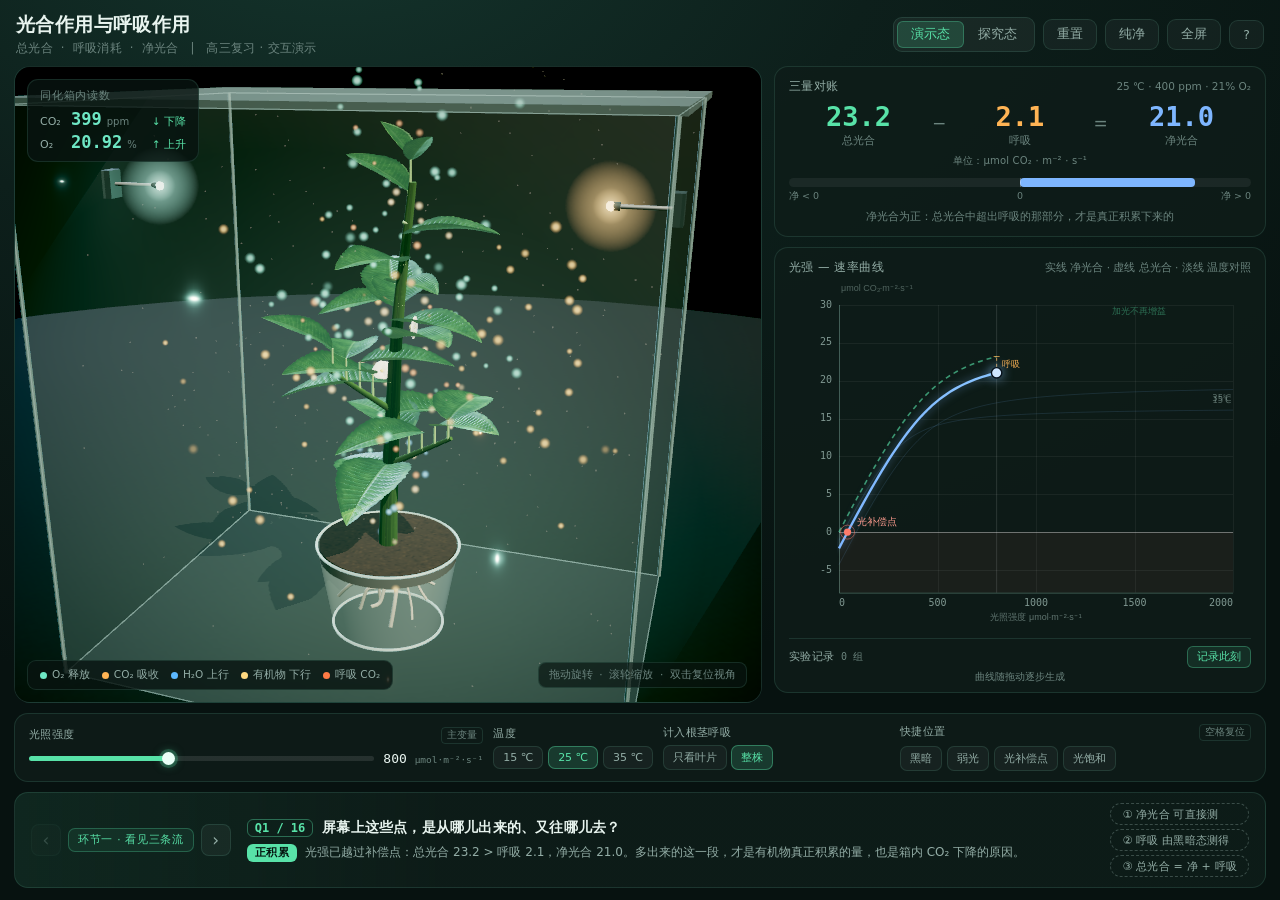
==== commit b5eea7ec: "课堂层：16 问问题串 + 实验记录 + 纯净投影模式，讲义升级为省级公开课详案" ====
--- a/index.html
+++ b/index.html
@@ -186,7 +186,83 @@
 .presets{flex-wrap:wrap}
 .toggle{display:flex;gap:4px}
 
-/* ---------- narration ---------- */
+/* ---------- 课堂导航条（问题串） ---------- */
+.lessonbar{
+  display:grid;grid-template-columns:auto minmax(0,1fr) auto;gap:16px;align-items:center;
+  border:1px solid var(--line);border-radius:14px;
+  background:linear-gradient(90deg,rgba(88,226,168,.10),rgba(14,29,25,.9) 34%,rgba(14,29,25,.9));
+  padding:10px 16px;
+}
+.lb-nav{display:flex;align-items:center;gap:7px}
+.lb-btn{
+  width:30px;height:32px;border-radius:8px;border:1px solid var(--line);
+  background:rgba(255,255,255,.045);color:var(--tx2);font-size:17px;line-height:1;
+  cursor:pointer;transition:.16s;font-family:var(--sans);
+}
+.lb-btn:hover{color:var(--tx);border-color:var(--line2);background:rgba(255,255,255,.09)}
+.lb-btn:disabled{opacity:.3;cursor:default}
+.lb-stage{
+  font-size:10.5px;color:var(--green);letter-spacing:.7px;white-space:nowrap;
+  border:1px solid rgba(88,226,168,.28);border-radius:7px;padding:4px 9px;
+  background:rgba(88,226,168,.07);
+}
+.lb-mid{min-width:0}
+.lb-q{display:flex;align-items:baseline;gap:9px}
+.lb-qno{
+  font-family:var(--mono);font-size:12px;font-weight:600;color:var(--green);
+  border:1px solid rgba(88,226,168,.4);border-radius:6px;padding:1px 7px;white-space:nowrap;
+}
+.lb-qtext{
+  font-size:clamp(14px,1.08vw,17px);font-weight:600;color:var(--tx);line-height:1.35;letter-spacing:.2px;
+  overflow:hidden;text-overflow:ellipsis;white-space:nowrap;
+}
+.lb-state{display:flex;align-items:baseline;gap:8px;margin-top:6px;min-width:0}
+.lb-state-tx{
+  font-size:12px;color:var(--tx2);line-height:1.5;
+  overflow:hidden;text-overflow:ellipsis;white-space:nowrap;
+}
+.lb-chips{display:flex;flex-direction:column;gap:4px}
+.chip{
+  font-size:11px;color:var(--tx2);border:1px dashed rgba(147,173,166,.34);border-radius:20px;
+  padding:2.5px 11px;white-space:nowrap;transition:.3s;letter-spacing:.2px;
+}
+.chip.on{
+  color:var(--green);border-style:solid;border-color:rgba(88,226,168,.5);
+  background:rgba(88,226,168,.12);
+}
+
+/* ---------- 实验记录 ---------- */
+.recstrip{margin-top:7px;border-top:1px solid var(--line);padding-top:7px;flex:0 0 auto}
+.rec-head{display:flex;align-items:center;gap:6px}
+.rec-title{font-size:10.5px;color:var(--tx2);letter-spacing:.5px}
+.rec-count{font-family:var(--mono);font-size:10px;color:var(--tx3);margin-right:auto}
+.rec-btn{
+  border:1px solid rgba(88,226,168,.34);background:rgba(88,226,168,.1);color:var(--green);
+  font-family:var(--sans);font-size:10.5px;padding:3px 9px;border-radius:6px;cursor:pointer;transition:.16s;
+}
+.rec-btn:hover{background:rgba(88,226,168,.2)}
+.rec-btn.ghost{border-color:var(--line);background:transparent;color:var(--tx3)}
+.rec-btn.ghost:hover{color:var(--tx2);background:rgba(255,255,255,.06)}
+.rec-body{max-height:76px;overflow:auto;margin-top:5px}
+.recstrip.empty .rec-body,.recstrip.empty .rec-btn.ghost{display:none}
+.rec-empty{font-size:10px;color:var(--tx3);line-height:1.55}
+.rec-table{width:100%;border-collapse:collapse;font-family:var(--mono);font-size:10px}
+.rec-table th{
+  font-weight:500;color:var(--tx3);text-align:right;padding:2px 4px;
+  border-bottom:1px solid var(--line);position:sticky;top:0;background:#0f211d;
+}
+.rec-table th:first-child,.rec-table td:first-child{text-align:left}
+.rec-table td{color:var(--tx2);text-align:right;padding:2px 4px;border-bottom:1px dashed rgba(255,255,255,.05)}
+.rec-table td.ng{color:var(--red)}
+.rec-table td.po{color:var(--blue)}
+
+/* ---------- 纯净投影模式 ---------- */
+.pure .hd-tools,.pure .side,.pure .controls,.pure .lessonbar,.pure .hud-legend,.pure .stage-hint{display:none}
+.pure .app{padding:0}
+.pure .main{grid-template-columns:1fr}
+.pure .stage{border-radius:0;border:0}
+
+/* ---------- narration（保留旧类，供兼容） ---------- */
 .narration{
   display:flex;align-items:center;gap:12px;
   border:1px solid var(--line);border-radius:14px;
@@ -194,8 +270,8 @@
   padding:11px 16px;min-height:52px;
 }
 .nr-tag{
-  font-size:10.5px;color:#04140f;background:var(--green);border-radius:6px;padding:3px 9px;
-  font-weight:600;letter-spacing:.5px;white-space:nowrap;
+  font-size:10.5px;color:#04140f;background:var(--green);border-radius:6px;padding:2px 8px;
+  font-weight:600;letter-spacing:.5px;white-space:nowrap;flex:0 0 auto;
 }
 .nr-tag.neutral{background:var(--blue);color:#06182c}
 .nr-tag.warn{background:var(--amber);color:#241503}
@@ -242,6 +318,8 @@
         <button data-mode="lab">探究态</button>
       </div>
       <button class="ghost-btn" id="btnReset" title="回到教材标准状态（空格）">重置</button>
+      <button class="ghost-btn" id="btnPure" title="隐藏所有面板，只留植株（H）">纯净</button>
+      <button class="ghost-btn" id="btnFull" title="全屏（F）">全屏</button>
       <button class="ghost-btn" id="btnHelp" title="操作说明">?</button>
     </div>
   </header>
@@ -311,6 +389,17 @@
           <span class="p-sub" id="chartSub">实线 净光合 &nbsp; 虚线 总光合</span>
         </div>
         <canvas id="chart"></canvas>
+        <div class="recstrip">
+          <div class="rec-head">
+            <span class="rec-title">实验记录</span>
+            <span class="rec-count" id="recCount">0 组</span>
+            <button class="rec-btn" id="btnRecord" title="记录此刻的读数（R）">记录此刻</button>
+            <button class="rec-btn ghost" id="btnRecClear" title="清空记录">清空</button>
+          </div>
+          <div class="rec-body" id="recBody">
+            <div class="rec-empty">拖到一个光强，点「记录此刻」存一组数据。<br>实测点会标在曲线上——曲线不是画出来的，是测出来的。</div>
+          </div>
+        </div>
         <div class="chart-foot" id="chartFoot">曲线随拖动逐步生成</div>
       </div>
 
@@ -381,9 +470,27 @@
     </div>
   </section>
 
-  <section class="narration" id="narration">
-    <div class="nr-tag" id="nrTag">当前状态</div>
-    <div class="nr-text" id="nrText">拖动下方光强滑杆，观察这株植物体内三条流量的变化。</div>
+  <section class="lessonbar" id="lessonbar">
+    <div class="lb-nav">
+      <button class="lb-btn" id="qPrev" title="上一题（←）">‹</button>
+      <div class="lb-stage" id="qStage">环节一</div>
+      <button class="lb-btn" id="qNext" title="下一题（→）">›</button>
+    </div>
+    <div class="lb-mid">
+      <div class="lb-q">
+        <span class="lb-qno" id="qNo">Q1 / 16</span>
+        <span class="lb-qtext" id="qText">拖动下方光强滑杆，观察这株植物体内三条流量的变化。</span>
+      </div>
+      <div class="lb-state">
+        <span class="nr-tag" id="nrTag">当前状态</span>
+        <span class="lb-state-tx" id="nrText">拖动下方光强滑杆，观察这株植物体内三条流量的变化。</span>
+      </div>
+    </div>
+    <div class="lb-chips" id="deriveChips">
+      <span class="chip" data-step="1">① 净光合 可直接测</span>
+      <span class="chip" data-step="2">② 呼吸 由黑暗态测得</span>
+      <span class="chip" data-step="3">③ 总光合 = 净 + 呼吸</span>
+    </div>
   </section>
 
 </div>
@@ -392,11 +499,13 @@
   <div class="help-box">
     <h3>怎么用这个页面</h3>
     <ul>
-      <li><b>拖动光强</b>：植物、粒子、曲线、箱内读数会同时响应。曲线随你拖过的最大光强逐步长出来。</li>
-      <li><b>快捷位置</b>：一键跳到「黑暗 / 弱光 / 光补偿点 / 光饱和」，上课时不用慢慢找。</li>
-      <li><b>看不清植物内部</b>：拖动旋转、滚轮缩放，双击回到初始视角。</li>
-      <li><b>演示态 / 探究态</b>：演示态只留光强与温度三档；探究态开放四个变量，并给出任务卡。</li>
-      <li><b>空格键</b>：任何时候回到教材标准状态（800 μmol、25 ℃、400 ppm、21% O₂）。</li>
+      <li><b>← →</b>：切换问题串（Q1–Q16，和讲义逐题对应）。上课就按方向键往下讲。</li>
+      <li><b>↑ ↓</b>：调光强，按住 Shift 走大步。投影时不用去够滑杆。</li>
+      <li><b>R</b>：记录此刻的读数，实测点会标到曲线上。</li>
+      <li><b>H</b>：纯净模式，隐藏全部面板只留植株；再按一次恢复。</li>
+      <li><b>F</b>：全屏。<b>空格</b>：回到教材标准状态（800、25 ℃、400 ppm、21% O₂）。</li>
+      <li><b>拖动 / 滚轮 / 双击</b>：旋转 / 缩放 / 回到初始视角。</li>
+      <li><b>演示态 / 探究态</b>：演示态只留光强与温度三档；探究态开放四个变量并给出任务卡。</li>
     </ul>
     <button id="helpClose">知道了</button>
   </div>
@@ -522,6 +631,10 @@
 };
 
 const DEFAULT_STATE = { I: 800, T: 25, C: 400, O: 21, whole: true };
+
+/* 实验记录：学生手动存下的实测点。曲线靠它才有「测得」的分量，
+   而不只是程序算出来的函数图像。绘制在 50-curve.js，写入在 70-lesson.js。 */
+const REC = { pts: [], max: 12 };
 
 function recompute() {
   State.rates = ratesAt(State);
@@ -2584,6 +2697,31 @@
     cctx.fillText('光饱和点', x, above ? y - 7 : y + 8);
   }
 
+  /* --- 实测点：学生自己记下来的数据 ---
+     空心圆 + 序号，和工作点（实心）区分开。
+     曲线上有实测点，"这条线是怎么来的"才讲得通。 */
+  if (REC.pts.length) {
+    for (let i = 0; i < REC.pts.length; i++) {
+      const p = REC.pts[i];
+      const px = xOf(p.I), py = yOf(p.net);
+      cctx.beginPath();
+      cctx.arc(px, py, 4.0, 0, 6.2832);
+      cctx.fillStyle = 'rgba(6,16,26,0.9)';
+      cctx.fill();
+      cctx.beginPath();
+      cctx.arc(px, py, 4.0, 0, 6.2832);
+      cctx.strokeStyle = p.net >= 0 ? '#7eb6ff' : '#ff7a6b';
+      cctx.lineWidth = 1.7;
+      cctx.stroke();
+      if (REC.pts.length <= 8) {
+        cctx.fillStyle = 'rgba(147,173,166,0.85)';
+        cctx.font = '8px "PingFang SC",sans-serif';
+        cctx.textAlign = 'center'; cctx.textBaseline = 'bottom';
+        cctx.fillText(String(i + 1), px, py - 5);
+      }
+    }
+  }
+
   /* --- 当前工作点 --- */
   const cx = xOf(curI), cy = yOf(nNow);
   cctx.beginPath();
@@ -2982,6 +3120,244 @@
 }
 boot();
 
+/* ---- 70-lesson.js ---- */
+/* =========================================================
+   70 · 课堂层：问题串导航 / 实验记录 / 键位 / 纯净投影
+   与教学设计讲义 Q1–Q16 逐题对应。这一层不改动任何生理模型，
+   只负责把"演示器"变成"能按教案走完一节课的教具"。
+   ========================================================= */
+'use strict';
+
+/* ---------------------------------------------------------
+   问题串
+   setup：跳到该问题时把场景摆到对应状态。教师仍可自由拖动，
+   只是每次切题会把位置复位到这一问的起点。
+   --------------------------------------------------------- */
+const STAGE_NAME = ['环节一 · 看见三条流', '环节二 · 净光合是测出来的',
+                    '环节三 · 曲线上的两个临界点', '环节四 · 总光合怎么得到'];
+
+function toComp() { setLight(State.comp === null ? 60 : State.comp); }
+function toWeak() { setLight(State.comp ? Math.max(8, State.comp * 0.55) : 30); }
+
+const QUESTIONS = [
+  /* 环节一 */
+  { s: 0, q: '屏幕上这些点，是从哪儿出来的、又往哪儿去？',
+    setup: () => { setTemp(25); setWhole(true); setLight(800); } },
+  { s: 0, q: '这株植物此刻在光合作用，那它在呼吸吗？',
+    setup: () => { setTemp(25); setWhole(true); setLight(800); } },
+  { s: 0, q: '如果我只告诉你箱子里 CO₂ 少了多少，你能算出它一共制造了多少有机物吗？',
+    setup: () => { setTemp(25); setWhole(true); setLight(800); } },
+
+  /* 环节二 */
+  { s: 1, q: '总光合为什么是 0，呼吸为什么不是 0？',
+    setup: () => { setTemp(25); setWhole(true); setLight(0); } },
+  { s: 1, q: '净光合的 −2.1，这个负号在箱子里对应什么现象？',
+    setup: () => { setTemp(25); setWhole(true); setLight(0); } },
+  { s: 1, q: '已经有光合了，为什么箱内 CO₂ 还在升？',
+    setup: () => { setTemp(25); setWhole(true); toWeak(); } },
+  { s: 1, q: '此刻植物在光合吗？在呼吸吗？那为什么箱子里的读数一动不动？',
+    setup: () => { setTemp(25); setWhole(true); toComp(); } },
+
+  /* 环节三 */
+  { s: 2, q: '曲线上哪一段是"看起来什么都没发生"的？',
+    setup: () => { setTemp(25); setWhole(true); toComp(); } },
+  { s: 2, q: '光补偿点会移动吗？把温度切到 35 ℃ 再看。',
+    setup: () => { setWhole(true); setTemp(35); toComp(); } },
+  { s: 2, q: '为什么高光强下再加光也没用？这时候限制光合的是谁？',
+    setup: () => { setTemp(25); setWhole(true); setLight(2000); } },
+  { s: 2, q: '把光拖到最亮，呼吸停了吗？你怎么证明？',
+    setup: () => { setTemp(25); setWhole(true); setLight(2000); } },
+
+  /* 环节四 */
+  { s: 3, q: '为什么黑暗中的净光合读数，就等于呼吸速率？',
+    setup: () => { setTemp(25); setWhole(true); setLight(0); } },
+  { s: 3, q: '如果黑瓶和白瓶都放在光下，白瓶测到的还是净光合吗？',
+    setup: () => { setTemp(25); setWhole(true); setLight(800); } },
+  { s: 3, q: '三种方法里，哪一种真正测到了总光合？',
+    setup: () => { setTemp(25); setWhole(true); setLight(800); } },
+  { s: 3, q: '同一时刻，整株的净光合比叶片低，低下去的那部分是什么？',
+    setup: () => { setTemp(25); setLight(800); setWhole(true); } },
+  { s: 3, q: '题目里说"某植物的净光合速率"，你默认它指的是叶片还是整株？',
+    setup: () => { setTemp(25); setLight(800); setWhole(false); } }
+];
+
+let qIndex = 0;
+
+const QE = {
+  prev: document.getElementById('qPrev'),
+  next: document.getElementById('qNext'),
+  stage: document.getElementById('qStage'),
+  no: document.getElementById('qNo'),
+  text: document.getElementById('qText'),
+  chips: document.getElementById('deriveChips')
+};
+
+/* 每道题解锁到哪一步推导 */
+const UNLOCK_AT = { 1: 2, 2: 11, 3: 13 };   /* 0 基索引：Q3 / Q12 / Q14 */
+
+function paintChips() {
+  QE.chips.querySelectorAll('.chip').forEach(function (c) {
+    const step = +c.dataset.step;
+    const need = UNLOCK_AT[step];
+    c.classList.toggle('on', qIndex >= need);
+  });
+}
+
+function setQ(i, silent) {
+  qIndex = clamp(i, 0, QUESTIONS.length - 1);
+  const item = QUESTIONS[qIndex];
+  if (!silent) item.setup();
+
+  QE.stage.textContent = STAGE_NAME[item.s];
+  QE.no.textContent = 'Q' + (qIndex + 1) + ' / ' + QUESTIONS.length;
+  QE.text.textContent = item.q;
+  QE.prev.disabled = qIndex === 0;
+  QE.next.disabled = qIndex === QUESTIONS.length - 1;
+  paintChips();
+}
+
+function stepQ(d) { setQ(qIndex + d); }
+
+QE.prev.addEventListener('click', function () { stepQ(-1); });
+QE.next.addEventListener('click', function () { stepQ(1); });
+
+/* ---------------------------------------------------------
+   实验记录
+   --------------------------------------------------------- */
+const RECE = {
+  strip: document.querySelector('.recstrip'),
+  body: document.getElementById('recBody'),
+  count: document.getElementById('recCount'),
+  add: document.getElementById('btnRecord'),
+  clear: document.getElementById('btnRecClear')
+};
+
+function renderRec() {
+  RECE.count.textContent = REC.pts.length + ' 组';
+  if (RECE.strip) RECE.strip.classList.toggle('empty', !REC.pts.length);
+  if (!REC.pts.length) {
+    RECE.body.innerHTML =
+      '<div class="rec-empty">拖到一个光强，点「记录此刻」存一组数据。<br>' +
+      '实测点会标在曲线上——曲线不是画出来的，是测出来的。</div>';
+    return;
+  }
+  let h = '<table class="rec-table"><thead><tr>' +
+    '<th>#</th><th>光强</th><th>净光合</th><th>总光合</th><th>呼吸</th>' +
+    '</tr></thead><tbody>';
+  for (let i = 0; i < REC.pts.length; i++) {
+    const p = REC.pts[i];
+    h += '<tr><td>' + (i + 1) + '</td><td>' + p.I + '</td>' +
+      '<td class="' + (p.net >= 0 ? 'po' : 'ng') + '">' + fmt(p.net, 1) + '</td>' +
+      '<td>' + fmt(p.gross, 1) + '</td><td>' + fmt(p.resp, 1) + '</td></tr>';
+  }
+  h += '</tbody></table>';
+  RECE.body.innerHTML = h;
+}
+
+function recordPoint() {
+  if (REC.pts.length >= REC.max) {
+    RECE.count.textContent = REC.max + ' 组（已满）';
+    return;
+  }
+  /* 同一光强附近不重复记，免得表格被连点灌满 */
+  for (let i = 0; i < REC.pts.length; i++) {
+    if (Math.abs(REC.pts[i].I - State.I) < 12 && REC.pts[i].T === State.T) {
+      RECE.count.textContent = REC.pts.length + ' 组 · 该点已记';
+      return;
+    }
+  }
+  REC.pts.push({
+    I: Math.round(State.I),
+    net: State.rates.net,
+    gross: State.rates.gross,
+    resp: State.rates.resp,
+    T: State.T,
+    whole: State.whole
+  });
+  renderRec();
+  drawChart();
+}
+
+function clearRec() {
+  REC.pts.length = 0;
+  renderRec();
+  drawChart();
+}
+
+RECE.add.addEventListener('click', recordPoint);
+RECE.clear.addEventListener('click', clearRec);
+
+/* ---------------------------------------------------------
+   纯净投影 / 全屏
+   --------------------------------------------------------- */
+let pureOn = false;
+function togglePure() {
+  pureOn = !pureOn;
+  document.body.classList.toggle('pure', pureOn);
+  const btn = document.getElementById('btnPure');
+  if (btn) btn.textContent = pureOn ? '退出纯净' : '纯净';
+  /* 隐藏面板后画布尺寸变了，必须重排 */
+  setTimeout(function () { resize(); resizeChart(); }, 40);
+}
+
+function toggleFull() {
+  try {
+    if (!document.fullscreenElement) {
+      const r = document.documentElement.requestFullscreen();
+      if (r && r.catch) r.catch(function () {});
+    } else {
+      document.exitFullscreen();
+    }
+  } catch (e) { /* 某些环境禁用了全屏，忽略 */ }
+}
+
+document.getElementById('btnPure').addEventListener('click', togglePure);
+document.getElementById('btnFull').addEventListener('click', toggleFull);
+
+/* ---------------------------------------------------------
+   键位
+   ← → 切题（等同翻页）  ↑ ↓ 调光强（Shift 大步）
+   R 记录  H 纯净  F 全屏  空格（在 60-ui.js 里）复位
+   --------------------------------------------------------- */
+document.addEventListener('keydown', function (e) {
+  if (e.ctrlKey || e.metaKey || e.altKey) return;
+  const ae = document.activeElement;
+  if (ae && ae.tagName === 'INPUT' && ae.type !== 'range') return;
+  if (ae && ae.tagName === 'TEXTAREA') return;
+
+  /* 滑杆拿到焦点后方向键会去拨滑杆，这里主动交还控制权 */
+  const onRange = !!(ae && ae.tagName === 'INPUT');
+  const k = e.key;
+
+  if (k === 'ArrowRight') { e.preventDefault(); if (onRange) ae.blur(); stepQ(1); }
+  else if (k === 'ArrowLeft') { e.preventDefault(); if (onRange) ae.blur(); stepQ(-1); }
+  else if (k === 'ArrowUp') {
+    e.preventDefault(); if (onRange) ae.blur();
+    setLight(State.I + (e.shiftKey ? 150 : 25));
+  } else if (k === 'ArrowDown') {
+    e.preventDefault(); if (onRange) ae.blur();
+    setLight(State.I - (e.shiftKey ? 150 : 25));
+  } else if (k === 'r' || k === 'R') { recordPoint(); }
+  else if (k === 'h' || k === 'H') { togglePure(); }
+  else if (k === 'f' || k === 'F') { toggleFull(); }
+});
+
+/* ---------------------------------------------------------
+   启动
+   --------------------------------------------------------- */
+renderRec();
+setQ(0);
+
+/* 暴露给验证脚本 */
+window.__lesson = {
+  questions: QUESTIONS,
+  setQ: setQ,
+  index: function () { return qIndex; },
+  record: recordPoint,
+  recordCount: function () { return REC.pts.length; },
+  pure: function () { return pureOn; }
+};
+
 </script>
 </body>
 </html>
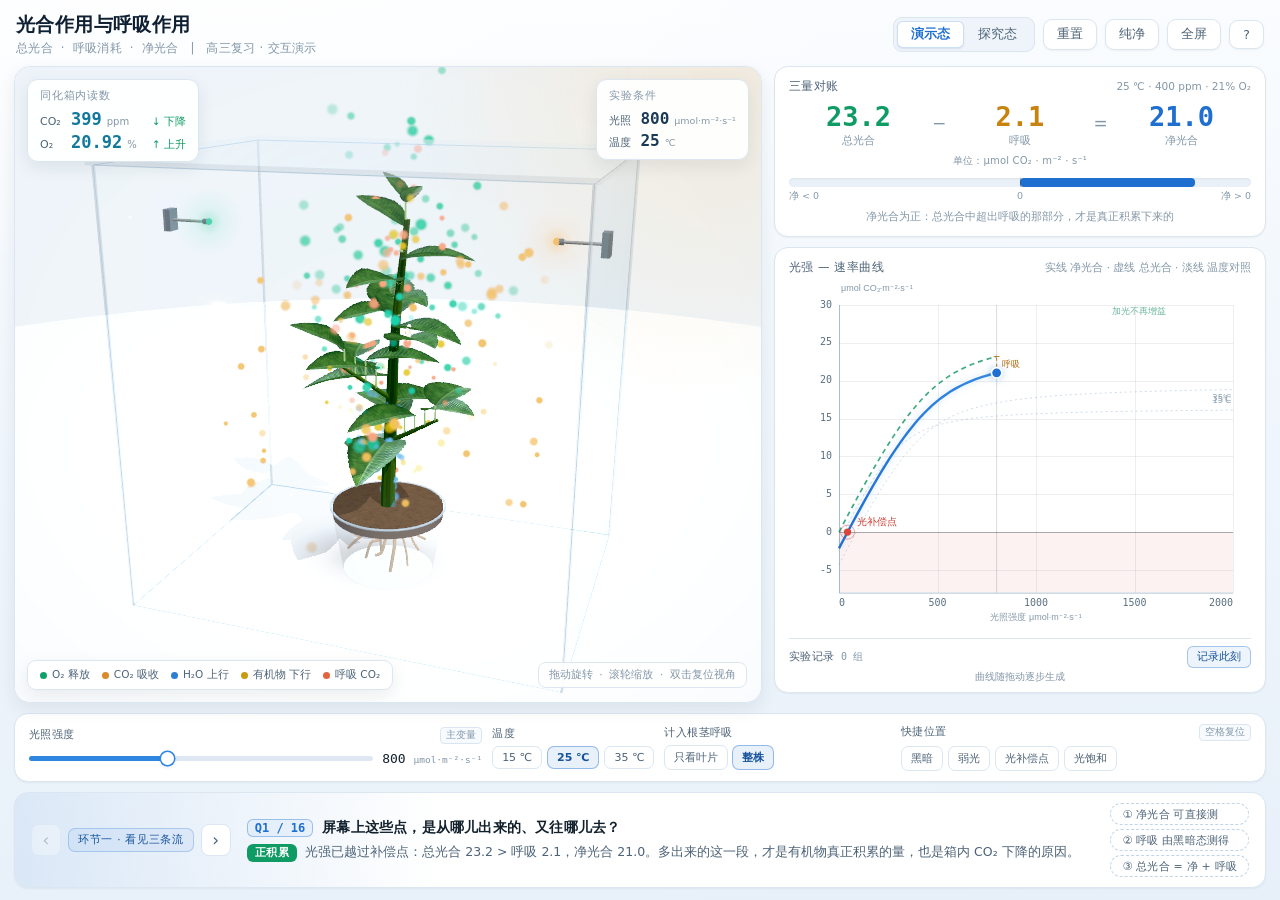
==== commit 6f3bf282: "整体改为白+蓝教学主题：中性色调曲线、去泛光、玻璃背面着色、常驻实验条件卡" ====
--- a/index.html
+++ b/index.html
@@ -7,30 +7,42 @@
 <style>
 *{box-sizing:border-box;margin:0;padding:0}
 
+/* =========================================================
+   配色：白 + 蓝（教学投影）
+   三条语义色全站统一，和 3D 粒子流、曲线图、图例完全对齐：
+     总光合 = 绿 / 呼吸 = 琥珀 / 净光合 = 蓝 / 负值 = 红
+   浅底上所有"半透明白"的叠加全部换成"淡蓝灰"，
+   否则在白卡片上等于没画。
+   ========================================================= */
 :root{
-  --bg0:#0a1614;
-  --bg1:#0d1c19;
-  --panel:rgba(14,29,25,.86);
-  --panel2:rgba(17,36,31,.9);
-  --line:rgba(122,214,184,.14);
-  --line2:rgba(122,214,184,.24);
-  --tx:#e8f4ef;
-  --tx2:#93ada6;
-  --tx3:#6b847e;
-  --green:#58e2a8;
-  --green-d:#1f6e52;
-  --amber:#ffb454;
-  --amber-d:#8a5a1e;
-  --cyan:#6ee7c4;
-  --blue:#7eb6ff;
-  --red:#ff7a6b;
+  --bg0:#f7fbff;
+  --bg1:#eaf2fa;
+  --panel:#ffffff;
+  --panel2:#f6fafe;
+  --line:#dbe6f1;
+  --line2:#c0d5e8;
+  --tx:#16232f;
+  --tx2:#4d6377;
+  --tx3:#8397a8;
+  --green:#0f9b64;
+  --green-d:#0a6d47;
+  --amber:#c8820e;
+  --amber-d:#8a5a0a;
+  --cyan:#12799c;
+  --blue:#1f6fd0;
+  --blue-d:#17539b;
+  --red:#d9453a;
   --mono:ui-monospace,"Cascadia Mono",Consolas,"SF Mono",Menlo,monospace;
   --sans:"PingFang SC","Microsoft YaHei","Hiragino Sans GB","Source Han Sans SC",system-ui,sans-serif;
+  --sh1:0 1px 2px rgba(22,35,47,.05);
+  --sh2:0 6px 18px rgba(22,35,47,.08);
 }
 
 html,body{height:100%}
 body{
-  background:radial-gradient(1300px 760px at 26% -8%, #14342c 0%, #0d1f1b 42%, #071210 100%);
+  background:
+    radial-gradient(1100px 620px at 18% -10%, #ffffff 0%, rgba(255,255,255,0) 62%),
+    linear-gradient(178deg,#fbfdff 0%,#f0f6fc 46%,#e7f0f9 100%);
   color:var(--tx);
   font-family:var(--sans);
   overflow:hidden;
@@ -47,23 +59,24 @@
 
 /* ---------- header ---------- */
 .hd{display:flex;align-items:center;justify-content:space-between;gap:16px;padding:0 2px}
-.hd-title h1{font-size:19px;font-weight:600;letter-spacing:.4px}
+.hd-title h1{font-size:19px;font-weight:600;letter-spacing:.4px;color:#0f2032}
 .hd-title p{font-size:11.5px;color:var(--tx3);margin-top:3px;letter-spacing:.3px}
 .hd-tools{display:flex;align-items:center;gap:8px}
 
-.seg{display:flex;background:rgba(255,255,255,.05);border:1px solid var(--line);border-radius:9px;padding:3px}
+.seg{display:flex;background:#eef4fa;border:1px solid var(--line);border-radius:9px;padding:3px}
 .seg button{
   border:0;background:transparent;color:var(--tx2);font-family:var(--sans);
   font-size:12.5px;padding:5px 14px;border-radius:6px;cursor:pointer;transition:.18s;
 }
-.seg button.on{background:rgba(88,226,168,.16);color:var(--green);box-shadow:0 0 0 1px rgba(88,226,168,.3) inset}
+.seg button.on{background:#fff;color:var(--blue);box-shadow:0 1px 2px rgba(22,35,47,.10),0 0 0 1px rgba(31,111,208,.22) inset;font-weight:600}
 .seg button:hover:not(.on){color:var(--tx)}
 
 .ghost-btn{
-  border:1px solid var(--line);background:rgba(255,255,255,.04);color:var(--tx2);
+  border:1px solid var(--line);background:#fff;color:var(--tx2);
   font-family:var(--sans);font-size:12.5px;padding:6px 13px;border-radius:9px;cursor:pointer;transition:.18s;
-}
-.ghost-btn:hover{color:var(--tx);border-color:var(--line2);background:rgba(255,255,255,.08)}
+  box-shadow:var(--sh1);
+}
+.ghost-btn:hover{color:var(--blue);border-color:var(--line2);background:#f7fbff}
 
 /* ---------- main ---------- */
 .main{display:grid;grid-template-columns:minmax(0,1.52fr) minmax(360px,1fr);gap:12px;min-height:0}
@@ -71,14 +84,32 @@
 .stage{
   position:relative;border-radius:16px;overflow:hidden;
   border:1px solid var(--line);
-  background:radial-gradient(1000px 620px at 50% 18%, #14352d 0%, #0b1b18 55%, #060f0d 100%);
-  box-shadow:inset 0 0 90px rgba(0,0,0,.55);
+  background:radial-gradient(900px 560px at 50% 16%, #ffffff 0%, #f2f8fd 58%, #e6f0f9 100%);
+  box-shadow:var(--sh2);
 }
 #gl{display:block;width:100%;height:100%}
 
-.hud{position:absolute;background:rgba(8,20,17,.82);border:1px solid var(--line);border-radius:11px;padding:9px 12px}
+.hud{
+  position:absolute;background:rgba(255,255,255,.93);border:1px solid var(--line);border-radius:11px;
+  padding:9px 12px;box-shadow:var(--sh2);backdrop-filter:blur(6px);
+}
 .hud-cap{font-size:10.5px;color:var(--tx3);letter-spacing:.8px;margin-bottom:6px}
 .hud-sensor{top:12px;left:12px;min-width:172px}
+/* 右上角的实验条件卡：纯净投影时会话面板全部隐藏，
+   学生仍要看得见"现在是什么光强、多少度" */
+.hud-cond{top:12px;right:12px;min-width:150px}
+/* 右上角暖光：光照方向的可读提示，画在画布之上、UI 之下。
+   透明度由 JS 跟随光强变化——拉到 0 时这一角完全冷掉。 */
+.stage-glow{
+  position:absolute;inset:0;pointer-events:none;z-index:1;
+  background:radial-gradient(circle at 94% 2%, rgba(255,201,128,.52), rgba(255,201,128,0) 34%);
+  transition:opacity .4s linear;
+}
+.hud{z-index:3}
+.crow{display:flex;align-items:baseline;gap:5px;margin-top:3px}
+.ck{font-size:11px;color:var(--tx2);width:26px}
+.cv2{font-family:var(--mono);font-size:16px;font-weight:600;color:#1b3a56;font-variant-numeric:tabular-nums}
+.cu{font-size:9.5px;color:var(--tx3)}
 .srow{display:flex;align-items:baseline;gap:5px;margin-top:3px}
 .sname{font-size:11px;color:var(--tx2);width:26px}
 .sval{font-family:var(--mono);font-size:17px;font-weight:600;color:var(--cyan);font-variant-numeric:tabular-nums}
@@ -87,18 +118,20 @@
 .strend.up{color:var(--amber)}
 .strend.down{color:var(--green)}
 
-.hud-legend{bottom:12px;left:12px;display:flex;gap:12px;padding:7px 12px;border-radius:9px}
-.lg{display:flex;align-items:center;gap:5px;font-size:10.5px;color:var(--tx2)}
+.hud-legend{bottom:12px;left:12px;display:flex;gap:12px;padding:7px 12px;border-radius:9px}.lg{display:flex;align-items:center;gap:5px;font-size:10.5px;color:var(--tx2)}
 .lg i{width:7px;height:7px;border-radius:50%;display:block}
 
 .stage-hint{
   position:absolute;bottom:14px;right:14px;font-size:10.5px;color:var(--tx3);
-  background:rgba(8,20,17,.7);padding:5px 10px;border-radius:8px;border:1px solid var(--line);
+  background:rgba(255,255,255,.85);padding:5px 10px;border-radius:8px;border:1px solid var(--line);
 }
 
 /* ---------- side ---------- */
 .side{display:grid;grid-template-rows:auto minmax(0,1fr) auto;gap:10px;min-height:0}
-.panel{border:1px solid var(--line);border-radius:14px;background:var(--panel);padding:12px 14px;min-height:0}
+.panel{
+  border:1px solid var(--line);border-radius:14px;background:var(--panel);
+  padding:12px 14px;min-height:0;box-shadow:var(--sh1);
+}
 .p-cap{font-size:11.5px;color:var(--tx2);letter-spacing:.5px;display:flex;align-items:baseline;justify-content:space-between;gap:8px}
 .p-sub{font-size:10.5px;color:var(--tx3);letter-spacing:0}
 
@@ -115,8 +148,8 @@
 .unit-line{font-size:10px;color:var(--tx3);margin-top:6px;text-align:center;letter-spacing:.2px}
 
 .bipolar{margin-top:10px}
-.bp-track{position:relative;height:9px;border-radius:5px;background:rgba(255,255,255,.06);overflow:hidden}
-.bp-zero{position:absolute;left:50%;top:0;bottom:0;width:1px;background:rgba(255,255,255,.3);z-index:2}
+.bp-track{position:relative;height:9px;border-radius:5px;background:#e9f0f7;overflow:hidden;box-shadow:inset 0 1px 2px rgba(22,35,47,.06)}
+.bp-zero{position:absolute;left:50%;top:0;bottom:0;width:1px;background:rgba(22,35,47,.28);z-index:2}
 .bp-fill{position:absolute;top:0;bottom:0;left:50%;width:0;background:var(--blue);border-radius:4px;transition:background .2s}
 .bp-lab{display:flex;justify-content:space-between;font-size:9.5px;color:var(--tx3);margin-top:3px}
 
@@ -130,19 +163,20 @@
 .tasklist{margin-top:8px;display:flex;flex-direction:column;gap:6px}
 .task{
   display:flex;gap:8px;align-items:flex-start;padding:8px 10px;border-radius:9px;
-  background:rgba(255,255,255,.035);border:1px solid transparent;cursor:pointer;transition:.18s;
-}
-.task:hover{background:rgba(255,255,255,.07);border-color:var(--line2)}
-.task .tn{font-family:var(--mono);font-size:11px;color:var(--green);padding-top:1px}
+  background:var(--panel2);border:1px solid transparent;cursor:pointer;transition:.18s;
+}
+.task:hover{background:#eef6fd;border-color:var(--line2)}
+.task .tn{font-family:var(--mono);font-size:11px;color:var(--blue);padding-top:1px}
 .task .tt{font-size:11.5px;color:var(--tx);line-height:1.45}
 .task .td{font-size:10.5px;color:var(--tx3);line-height:1.5;margin-top:2px}
-.task.done{opacity:.5}
+.task.done{opacity:.55}
 .task.done .tn{color:var(--tx3)}
 
 /* ---------- controls ---------- */
 .controls{
   display:flex;gap:10px;align-items:stretch;
   border:1px solid var(--line);border-radius:14px;background:var(--panel);padding:10px 14px;
+  box-shadow:var(--sh1);
 }
 .ctl{display:flex;flex-direction:column;justify-content:center;gap:5px;min-width:0}
 .ctl-light{flex:2.2}
@@ -152,7 +186,7 @@
 .ctl-preset{flex:1.7}
 .ctl-top{display:flex;align-items:baseline;justify-content:space-between;gap:6px}
 .ctl-top label{font-size:11px;color:var(--tx2);letter-spacing:.4px}
-.kbd{font-size:9.5px;color:var(--tx3);border:1px solid var(--line);border-radius:4px;padding:1px 5px}
+.kbd{font-size:9.5px;color:var(--tx3);border:1px solid var(--line);border-radius:4px;padding:1px 5px;background:#f7fbff}
 .ctl-body{display:flex;align-items:center;gap:9px}
 .ctl-body output{
   font-family:var(--mono);font-size:13px;color:var(--tx);min-width:96px;text-align:right;
@@ -165,24 +199,24 @@
 }
 input[type=range]::-webkit-slider-runnable-track{
   height:5px;border-radius:3px;
-  background:linear-gradient(90deg,var(--green) 0%,var(--green) var(--p,40%),rgba(255,255,255,.1) var(--p,40%),rgba(255,255,255,.1) 100%);
+  background:linear-gradient(90deg,#2f86e0 0%,#2f86e0 var(--p,40%),#dfe8f2 var(--p,40%),#dfe8f2 100%);
 }
 input[type=range]::-webkit-slider-thumb{
-  -webkit-appearance:none;width:13px;height:13px;border-radius:50%;background:#eafff7;margin-top:-4px;
-  box-shadow:0 0 0 3px rgba(88,226,168,.22),0 0 10px rgba(88,226,168,.5);transition:transform .12s;
+  -webkit-appearance:none;width:13px;height:13px;border-radius:50%;background:#ffffff;margin-top:-4px;
+  box-shadow:0 0 0 1.5px #2f86e0,0 1px 4px rgba(31,111,208,.35);transition:transform .12s;
 }
 input[type=range]:active::-webkit-slider-thumb{transform:scale(1.18)}
-#sldTemp::-webkit-slider-runnable-track{background:linear-gradient(90deg,#6ec3ff 0%,#ffd27a 50%,#ff8a5c 100%)}
-#sldCO2::-webkit-slider-runnable-track{background:linear-gradient(90deg,#8a6d3b 0%,var(--amber) 100%)}
-#sldO2::-webkit-slider-runnable-track{background:linear-gradient(90deg,#4a7d9e 0%,#8fd7ff 100%)}
+#sldTemp::-webkit-slider-runnable-track{background:linear-gradient(90deg,#4aa8e0 0%,#eebc46 50%,#e2653f 100%)}
+#sldCO2::-webkit-slider-runnable-track{background:linear-gradient(90deg,#d9c3a0 0%,#c8820e 100%)}
+#sldO2::-webkit-slider-runnable-track{background:linear-gradient(90deg,#a9c8dd 0%,#3b93e0 100%)}
 
 .pills{display:flex;gap:5px}
 .pills button,.toggle button{
-  border:1px solid var(--line);background:rgba(255,255,255,.04);color:var(--tx2);
+  border:1px solid var(--line);background:#fff;color:var(--tx2);
   font-family:var(--sans);font-size:11px;padding:4px 9px;border-radius:7px;cursor:pointer;transition:.16s;white-space:nowrap;
 }
-.pills button:hover,.toggle button:hover{color:var(--tx);border-color:var(--line2)}
-.pills button.on,.toggle button.on{background:rgba(88,226,168,.16);color:var(--green);border-color:rgba(88,226,168,.4)}
+.pills button:hover,.toggle button:hover{color:var(--blue);border-color:var(--line2)}
+.pills button.on,.toggle button.on{background:rgba(31,111,208,.10);color:var(--blue-d);border-color:rgba(31,111,208,.42);font-weight:600}
 .presets{flex-wrap:wrap}
 .toggle{display:flex;gap:4px}
 
@@ -190,45 +224,46 @@
 .lessonbar{
   display:grid;grid-template-columns:auto minmax(0,1fr) auto;gap:16px;align-items:center;
   border:1px solid var(--line);border-radius:14px;
-  background:linear-gradient(90deg,rgba(88,226,168,.10),rgba(14,29,25,.9) 34%,rgba(14,29,25,.9));
-  padding:10px 16px;
+  background:linear-gradient(90deg,rgba(31,111,208,.075),#ffffff 34%,#ffffff);
+  padding:10px 16px;box-shadow:var(--sh1);
 }
 .lb-nav{display:flex;align-items:center;gap:7px}
 .lb-btn{
   width:30px;height:32px;border-radius:8px;border:1px solid var(--line);
-  background:rgba(255,255,255,.045);color:var(--tx2);font-size:17px;line-height:1;
+  background:#fff;color:var(--tx2);font-size:17px;line-height:1;
   cursor:pointer;transition:.16s;font-family:var(--sans);
 }
-.lb-btn:hover{color:var(--tx);border-color:var(--line2);background:rgba(255,255,255,.09)}
-.lb-btn:disabled{opacity:.3;cursor:default}
+.lb-btn:hover{color:var(--blue);border-color:rgba(31,111,208,.4);background:#f4faff}
+.lb-btn:disabled{opacity:.32;cursor:default}
 .lb-stage{
-  font-size:10.5px;color:var(--green);letter-spacing:.7px;white-space:nowrap;
-  border:1px solid rgba(88,226,168,.28);border-radius:7px;padding:4px 9px;
-  background:rgba(88,226,168,.07);
+  font-size:10.5px;color:var(--blue-d);letter-spacing:.7px;white-space:nowrap;
+  border:1px solid rgba(31,111,208,.26);border-radius:7px;padding:4px 9px;
+  background:rgba(31,111,208,.06);
 }
 .lb-mid{min-width:0}
 .lb-q{display:flex;align-items:baseline;gap:9px}
 .lb-qno{
-  font-family:var(--mono);font-size:12px;font-weight:600;color:var(--green);
-  border:1px solid rgba(88,226,168,.4);border-radius:6px;padding:1px 7px;white-space:nowrap;
+  font-family:var(--mono);font-size:12px;font-weight:600;color:var(--blue);
+  border:1px solid rgba(31,111,208,.38);border-radius:6px;padding:1px 7px;white-space:nowrap;
+  background:rgba(31,111,208,.05);
 }
 .lb-qtext{
-  font-size:clamp(14px,1.08vw,17px);font-weight:600;color:var(--tx);line-height:1.35;letter-spacing:.2px;
+  font-size:clamp(14px,1.08vw,17px);font-weight:600;color:#12202c;line-height:1.35;letter-spacing:.2px;
   overflow:hidden;text-overflow:ellipsis;white-space:nowrap;
 }
 .lb-state{display:flex;align-items:baseline;gap:8px;margin-top:6px;min-width:0}
 .lb-state-tx{
-  font-size:12px;color:var(--tx2);line-height:1.5;
+  font-size:12.5px;color:var(--tx2);line-height:1.5;
   overflow:hidden;text-overflow:ellipsis;white-space:nowrap;
 }
 .lb-chips{display:flex;flex-direction:column;gap:4px}
 .chip{
-  font-size:11px;color:var(--tx2);border:1px dashed rgba(147,173,166,.34);border-radius:20px;
-  padding:2.5px 11px;white-space:nowrap;transition:.3s;letter-spacing:.2px;
+  font-size:11px;color:var(--tx2);border:1px dashed #c0d5e8;border-radius:20px;
+  padding:2.5px 11px;white-space:nowrap;transition:.3s;letter-spacing:.2px;background:#fff;
 }
 .chip.on{
-  color:var(--green);border-style:solid;border-color:rgba(88,226,168,.5);
-  background:rgba(88,226,168,.12);
+  color:var(--blue-d);border-style:solid;border-color:rgba(31,111,208,.45);
+  background:rgba(31,111,208,.10);font-weight:600;
 }
 
 /* ---------- 实验记录 ---------- */
@@ -237,22 +272,22 @@
 .rec-title{font-size:10.5px;color:var(--tx2);letter-spacing:.5px}
 .rec-count{font-family:var(--mono);font-size:10px;color:var(--tx3);margin-right:auto}
 .rec-btn{
-  border:1px solid rgba(88,226,168,.34);background:rgba(88,226,168,.1);color:var(--green);
+  border:1px solid rgba(31,111,208,.35);background:rgba(31,111,208,.08);color:var(--blue-d);
   font-family:var(--sans);font-size:10.5px;padding:3px 9px;border-radius:6px;cursor:pointer;transition:.16s;
 }
-.rec-btn:hover{background:rgba(88,226,168,.2)}
-.rec-btn.ghost{border-color:var(--line);background:transparent;color:var(--tx3)}
-.rec-btn.ghost:hover{color:var(--tx2);background:rgba(255,255,255,.06)}
+.rec-btn:hover{background:rgba(31,111,208,.16)}
+.rec-btn.ghost{border-color:var(--line);background:#fff;color:var(--tx3)}
+.rec-btn.ghost:hover{color:var(--tx2);background:#f4f9fe}
 .rec-body{max-height:76px;overflow:auto;margin-top:5px}
 .recstrip.empty .rec-body,.recstrip.empty .rec-btn.ghost{display:none}
 .rec-empty{font-size:10px;color:var(--tx3);line-height:1.55}
 .rec-table{width:100%;border-collapse:collapse;font-family:var(--mono);font-size:10px}
 .rec-table th{
   font-weight:500;color:var(--tx3);text-align:right;padding:2px 4px;
-  border-bottom:1px solid var(--line);position:sticky;top:0;background:#0f211d;
+  border-bottom:1px solid var(--line);position:sticky;top:0;background:#fff;
 }
 .rec-table th:first-child,.rec-table td:first-child{text-align:left}
-.rec-table td{color:var(--tx2);text-align:right;padding:2px 4px;border-bottom:1px dashed rgba(255,255,255,.05)}
+.rec-table td{color:var(--tx2);text-align:right;padding:2px 4px;border-bottom:1px dashed #eaf0f6}
 .rec-table td.ng{color:var(--red)}
 .rec-table td.po{color:var(--blue)}
 
@@ -260,37 +295,40 @@
 .pure .hd-tools,.pure .side,.pure .controls,.pure .lessonbar,.pure .hud-legend,.pure .stage-hint{display:none}
 .pure .app{padding:0}
 .pure .main{grid-template-columns:1fr}
-.pure .stage{border-radius:0;border:0}
+.pure .stage{border-radius:0;border:0;box-shadow:none}
 
 /* ---------- narration（保留旧类，供兼容） ---------- */
 .narration{
   display:flex;align-items:center;gap:12px;
   border:1px solid var(--line);border-radius:14px;
-  background:linear-gradient(90deg,rgba(88,226,168,.10),rgba(14,29,25,.88) 42%,rgba(14,29,25,.88));
+  background:linear-gradient(90deg,rgba(31,111,208,.07),#ffffff 42%,#ffffff);
   padding:11px 16px;min-height:52px;
 }
 .nr-tag{
-  font-size:10.5px;color:#04140f;background:var(--green);border-radius:6px;padding:2px 8px;
+  font-size:10.5px;color:#fff;background:var(--green);border-radius:6px;padding:2px 8px;
   font-weight:600;letter-spacing:.5px;white-space:nowrap;flex:0 0 auto;
 }
-.nr-tag.neutral{background:var(--blue);color:#06182c}
-.nr-tag.warn{background:var(--amber);color:#241503}
-.nr-tag.neg{background:var(--red);color:#2a0a06}
+.nr-tag.neutral{background:var(--blue)}
+.nr-tag.warn{background:var(--amber)}
+.nr-tag.neg{background:var(--red)}
 .nr-text{font-size:13px;color:var(--tx);line-height:1.55;letter-spacing:.2px}
 
 /* ---------- help ---------- */
-.help-mask{position:fixed;inset:0;background:rgba(4,10,9,.72);display:flex;align-items:center;justify-content:center;z-index:99}
+.help-mask{position:fixed;inset:0;background:rgba(16,32,48,.38);display:flex;align-items:center;justify-content:center;z-index:99;backdrop-filter:blur(2px)}
 .help-mask[hidden]{display:none}
 [hidden]{display:none !important}
-.help-box{width:min(560px,88vw);background:#0f211d;border:1px solid var(--line2);border-radius:16px;padding:22px 24px}
-.help-box h3{font-size:15px;font-weight:600;margin-bottom:12px}
+.help-box{
+  width:min(560px,88vw);background:#fff;border:1px solid var(--line2);border-radius:16px;
+  padding:22px 24px;box-shadow:0 24px 60px rgba(16,32,48,.22);
+}
+.help-box h3{font-size:15px;font-weight:600;margin-bottom:12px;color:#0f2032}
 .help-box ul{list-style:none;display:flex;flex-direction:column;gap:9px}
 .help-box li{font-size:12px;color:var(--tx2);line-height:1.6;padding-left:14px;position:relative}
-.help-box li::before{content:"";position:absolute;left:0;top:8px;width:5px;height:5px;border-radius:50%;background:var(--green)}
+.help-box li::before{content:"";position:absolute;left:0;top:8px;width:5px;height:5px;border-radius:50%;background:var(--blue)}
 .help-box b{color:var(--tx);font-weight:600}
 .help-box button{
   margin-top:18px;width:100%;padding:9px;border-radius:9px;border:0;cursor:pointer;
-  background:var(--green);color:#04140f;font-family:var(--sans);font-size:13px;font-weight:600;
+  background:var(--blue);color:#fff;font-family:var(--sans);font-size:13px;font-weight:600;
 }
 
 @media (max-width:1180px){
@@ -327,6 +365,7 @@
   <main class="main">
     <section class="stage" id="stage">
       <canvas id="gl"></canvas>
+      <div class="stage-glow" id="stageGlow"></div>
 
       <div class="hud hud-sensor" id="sensorBox">
         <div class="hud-cap">同化箱内读数</div>
@@ -344,12 +383,26 @@
         </div>
       </div>
 
+      <div class="hud hud-cond">
+        <div class="hud-cap">实验条件</div>
+        <div class="crow">
+          <span class="ck">光照</span>
+          <span class="cv2" id="condLight">800</span>
+          <span class="cu">μmol·m⁻²·s⁻¹</span>
+        </div>
+        <div class="crow">
+          <span class="ck">温度</span>
+          <span class="cv2" id="condTemp">25</span>
+          <span class="cu">℃</span>
+        </div>
+      </div>
+
       <div class="hud hud-legend">
-        <div class="lg"><i style="background:#6ee7c4"></i>O₂ 释放</div>
-        <div class="lg"><i style="background:#ffb454"></i>CO₂ 吸收</div>
-        <div class="lg"><i style="background:#5cb8ff"></i>H₂O 上行</div>
-        <div class="lg"><i style="background:#ffd980"></i>有机物 下行</div>
-        <div class="lg"><i style="background:#ff7a45"></i>呼吸 CO₂</div>
+        <div class="lg"><i style="background:#12a06a"></i>O₂ 释放</div>
+        <div class="lg"><i style="background:#d98a2b"></i>CO₂ 吸收</div>
+        <div class="lg"><i style="background:#2f7fd0"></i>H₂O 上行</div>
+        <div class="lg"><i style="background:#c79a12"></i>有机物 下行</div>
+        <div class="lg"><i style="background:#e2653f"></i>呼吸 CO₂</div>
       </div>
 
       <div class="stage-hint">拖动旋转 &nbsp;·&nbsp; 滚轮缩放 &nbsp;·&nbsp; 双击复位视角</div>
@@ -683,15 +736,19 @@
 renderer.shadowMap.type = THREE.PCFSoftShadowMap;
 
 const scene = new THREE.Scene();
-scene.fog = new THREE.Fog(0x030807, 10.5, 22);
+/* 浅色教学底板：取值是**线性**的（材质与清屏色都不做 sRGB 转换，见上），
+   经 15-post.js 的中性曲线后落回约 #eef4fb —— 与 CSS 舞台底色对齐，
+   画布边界才不会露出来。 */
+scene.background = new THREE.Color(0.855, 0.905, 0.958);
+scene.fog = new THREE.Fog(scene.background.clone(), 13.5, 30);
 
 const camera = new THREE.PerspectiveCamera(33, 1, 0.1, 100);
 
 /* ---- 自建轨道控制（不引入 OrbitControls，保持单文件） ---- */
 const Orbit = {
-  az: 0.34, pol: 1.255, dist: 5.45,
-  taz: 0.34, tpol: 1.255, tdist: 5.45,
-  target: new THREE.Vector3(0, 1.50, 0),
+  az: 0.34, pol: 1.255, dist: 6.90,
+  taz: 0.34, tpol: 1.255, tdist: 6.90,
+  target: new THREE.Vector3(0, 1.45, 0),
   autoIdle: 0,
   dragging: false,
   lastX: 0, lastY: 0
@@ -708,7 +765,7 @@
 }
 
 function resetCamera() {
-  Orbit.taz = 0.34; Orbit.tpol = 1.255; Orbit.tdist = 5.45;
+  Orbit.taz = 0.34; Orbit.tpol = 1.255; Orbit.tdist = 6.90;
 }
 
 glCanvas.addEventListener('pointerdown', e => {
@@ -733,11 +790,14 @@
 }, { passive: false });
 glCanvas.addEventListener('dblclick', resetCamera);
 
-/* ---- 灯光 ---- */
-const hemi = new THREE.HemisphereLight(0xa9e6cd, 0x0d1a16, 0.5);
+/* ---- 灯光 ----
+   浅底场景的照明逻辑与暗场相反：环境光必须托住"地板"，否则
+   光强拉到 0 时植株会变成白底上的一块黑影，学生看不清结构。
+   所以 hemi 的底噪拉高，太阳光的动态范围收窄。 */
+const hemi = new THREE.HemisphereLight(0xffffff, 0xcbdbea, 0.95);
 scene.add(hemi);
 
-const sun = new THREE.DirectionalLight(0xfff1d8, 2.2);
+const sun = new THREE.DirectionalLight(0xfff7ec, 2.0);
 sun.position.set(3.6, 6.8, 2.8);
 sun.castShadow = true;
 sun.shadow.mapSize.set(2048, 2048);
@@ -753,15 +813,16 @@
 scene.add(sun.target);
 sun.target.position.set(0, 1.5, 0);
 
-const rim = new THREE.DirectionalLight(0x6fb2ff, 0.88);
+/* 蓝色补边：白底上靠冷边把植株轮廓从背景里"切"出来 */
+const rim = new THREE.DirectionalLight(0x9dc8f5, 0.72);
 rim.position.set(-4.6, 2.6, -3.8);
 scene.add(rim);
 
-const fillPoint = new THREE.PointLight(0x2f7a66, 0.55, 14, 2);
+const fillPoint = new THREE.PointLight(0xcfe2f4, 0.40, 14, 2);
 fillPoint.position.set(0, 1.1, -3.0);
 scene.add(fillPoint);
 
-const rootGlow = new THREE.PointLight(0xff8a3d, 0.0, 3.4, 2);
+const rootGlow = new THREE.PointLight(0xffa860, 0.0, 3.4, 2);
 rootGlow.position.set(0, 0.42, 0);
 scene.add(rootGlow);
 
@@ -774,25 +835,53 @@
   const c = document.createElement('canvas');
   c.width = c.height = 512;
   const g = c.getContext('2d');
-  const rg = g.createRadialGradient(256, 256, 20, 256, 256, 256);
-  /* 地面是一片摄影棚式的暗色衰减：中心留一点可读的绿，
-     边缘迅速压到黑，这样 ACES 的暗部抬升不会把整块地抬成亮青色 */
-  rg.addColorStop(0, '#16281f');
-  rg.addColorStop(0.28, '#0b1713');
-  rg.addColorStop(0.55, '#050c0a');
-  rg.addColorStop(1, '#000000');
+  const rg = g.createRadialGradient(256, 256, 20, 256, 256, 250);
+  /* 摄影棚式无边地面：中心纯白，向外渐变成和背景同一个浅蓝。
+     最外圈必须落在背景色上，否则圆盘边缘会留一道弧线。 */
+  rg.addColorStop(0, '#ffffff');
+  rg.addColorStop(0.34, '#f7fbfe');
+  rg.addColorStop(0.66, '#edf3fa');
+  rg.addColorStop(1, '#e7eff8');
   g.fillStyle = rg;
   g.fillRect(0, 0, 512, 512);
   const tex = new THREE.CanvasTexture(c);
   tex.encoding = THREE.sRGBEncoding;
   const disc = new THREE.Mesh(
     new THREE.CircleGeometry(9, 64),
-    new THREE.MeshStandardMaterial({ map: tex, roughness: 0.98, metalness: 0 })
+    new THREE.MeshStandardMaterial({ map: tex, roughness: 0.97, metalness: 0 })
   );
   disc.rotation.x = -Math.PI / 2;
   disc.position.y = -0.02;
   disc.receiveShadow = true;
   scene.add(disc);
+})();
+
+/* ---- 接地阴影 ----
+   浅底场景的关键一步。白底上的花盆如果只有真实投影，会被地面的
+   高光淹没，整株看着是"浮"在纸上的。这里垫一片柔和的接地暗影，
+   半径略大于盆口、偏向背光侧，植物才真正站在地上。 */
+(function buildContactShadow() {
+  const S = 256;
+  const c = document.createElement('canvas');
+  c.width = c.height = S;
+  const g = c.getContext('2d');
+  const rg = g.createRadialGradient(S / 2, S / 2, S * 0.06, S / 2, S / 2, S / 2);
+  rg.addColorStop(0, 'rgba(26,40,54,0.62)');
+  rg.addColorStop(0.34, 'rgba(26,40,54,0.38)');
+  rg.addColorStop(0.66, 'rgba(26,40,54,0.13)');
+  rg.addColorStop(1, 'rgba(26,40,54,0)');
+  g.fillStyle = rg;
+  g.fillRect(0, 0, S, S);
+  const tex = new THREE.CanvasTexture(c);
+  tex.encoding = THREE.sRGBEncoding;
+  const blob = new THREE.Mesh(
+    new THREE.PlaneGeometry(2.05, 1.72),
+    new THREE.MeshBasicMaterial({ map: tex, transparent: true, depthWrite: false })
+  );
+  blob.rotation.x = -Math.PI / 2;
+  blob.position.set(-0.13, 0.004, -0.10);
+  blob.renderOrder = 1;
+  scene.add(blob);
 })();
 
 /* ---- 尺寸自适应 ---- */
@@ -812,11 +901,15 @@
 
 /* ---- 15-post.js ---- */
 /* =========================================================
-   15 · 合成管线
-   HDR 场景 → 亮部提取 → 三级分离高斯 → 曝光 → ACES → 调色 → sRGB
-
-   顺序是硬约束：泛光必须发生在色调映射之前。先压到 0..1 再提亮部，
-   拿到的只是灰，高光会变成一团脏雾。
+   15 · 合成管线（浅色教学主题）
+   线性场景 → 中性色调曲线 → 显示域调色 → 冷边收口 → sRGB
+
+   为什么不再是 ACES + 泛光：
+   ACES 会把线性 1.0 映射到 0.8 左右，纯白底板会被压成灰，
+   整套"白+蓝"的教学底色立刻发脏；
+   而加法泛光在白底上没有"更亮"可去，只会把边缘糊成一团雾。
+   所以浅色主题走中性肩部曲线（0.86 以下严格线性，保住底板纯白），
+   泛光默认关闭，需要时用 ?bloom=0.2 单独打开。
    ========================================================= */
 'use strict';
 
@@ -824,30 +917,35 @@
    视觉参数：按感知角色分组（曝光 / 光晕 / 色调 / 氛围）
    --------------------------------------------------------- */
 const LOOK = {
-  /* 曝光 */
+  /* 曝光。浅色主题下曝光恒定，不再做暗态补偿——
+     暗态本身要靠"光柱消失 + 读数"表达，不靠把画面压黑 */
   exposure: 1.00,
-  adaptDark: 1.10,     /* 黑暗档位的曝光补偿：全黑时也要看得清植株 */
-  adaptUp: 1.9,        /* 适应变亮的速度 */
-  adaptDown: 0.55,     /* 适应变暗更慢——两个方向的速度必须不同 */
-
-  /* 泛光 */
-  bloomOn: true,
-  bloomThreshold: 1.02,
+  adaptDark: 1.00,
+  adaptUp: 1.9,
+  adaptDown: 0.55,
+
+  /* 泛光：白底上默认关闭 */
+  bloomOn: false,
+  bloomThreshold: 1.30,
   bloomKnee: 0.50,
-  bloomStrength: 0.34,
+  bloomStrength: 0.16,
   bloomRadius: 1.0,
-  bloomLevels: 3,      /* 3 级模糊；弱机降到 2 级 */
+  bloomLevels: 3,
+
+  /* 色调曲线：'neutral' 保白，'aces' 仅作对照 */
+  tonemap: 'neutral',
+  tmShoulder: 0.855,   /* 这条线以下严格线性，正好是底板的线性值 */
 
   /* 调色 */
   gradeOn: true,
-  contrast: 1.06,
-  saturation: 1.07,
-  lift: [0.004, 0.009, 0.007],
-  gain: [1.03, 1.00, 0.976],
-
-  /* 氛围 */
-  vignette: 0.36,
-  bgGlow: 0.62,
+  contrast: 1.045,
+  saturation: 1.10,
+  lift: [0.0, 0.0, 0.0],
+  gain: [1.0, 1.0, 1.0],
+
+  /* 氛围：白底不做暗角，改成向浅蓝"收边"，像纸张边缘 */
+  vignette: 0.42,
+  edge: [0.815, 0.868, 0.930],
 
   /* 诊断：0 正常 / 1 仅泛光 / 2 无后期基线 / 3 亮度阈值 */
   debug: 0
@@ -865,8 +963,10 @@
   });
   if (kv.post === '0') { LOOK.bloomOn = false; LOOK.gradeOn = false; }
   if (kv.bloom === '0') LOOK.bloomOn = false;
-  if (kv.bloom) LOOK.bloomStrength = parseFloat(kv.bloom);
+  if (kv.bloom) { LOOK.bloomOn = true; LOOK.bloomStrength = parseFloat(kv.bloom); }
   if (kv.exp) LOOK.exposure = parseFloat(kv.exp);
+  if (kv.vig) LOOK.vignette = parseFloat(kv.vig);
+  if (kv.tm === 'aces') LOOK.tonemap = 'aces';
   if (kv.debug) LOOK.debug = parseInt(kv.debug, 10) || 0;
 })();
 
@@ -983,7 +1083,7 @@
   uDir: { value: new THREE.Vector2(0, 0) }
 });
 
-/* ---- 合成：背景辉光 + 泛光 + 曝光 + ACES + 调色 + 暗角 + sRGB ---- */
+/* ---- 合成：泛光 + 曝光 + 色调曲线 + 调色 + 冷边 + sRGB ---- */
 const finalMat = passMat([
   'uniform sampler2D tScene;',
   'uniform sampler2D tB0;',
@@ -994,15 +1094,27 @@
   'uniform float uContrast;',
   'uniform float uSat;',
   'uniform float uVig;',
-  'uniform float uBg;',
   'uniform float uGrade;',
   'uniform float uDebug;',
+  'uniform float uTM;',
+  'uniform float uShoulder;',
   'uniform vec3 uLift;',
   'uniform vec3 uGain;',
+  'uniform vec3 uEdge;',
   'uniform vec3 uW;',
   'varying vec2 vUv;',
 
-  /* three.js 同款 ACES 拟合（RRT+ODT），保证与旧版观感一致 */
+  /* 中性曲线：肩部以下严格线性，所以底板的白就是白；
+     肩部以上用指数衰减滚到 1.0，高光仍有层次，不会硬切。 */
+  'vec3 toneNeutral(vec3 c) {',
+  '  c = max(c, vec3(0.0));',
+  '  float s = uShoulder;',
+  '  vec3 over = max(c - s, vec3(0.0));',
+  '  return min(c, vec3(s)) + (1.0 - s) * (1.0 - exp(-over / (1.0 - s)));',
+  '}',
+
+  /* three.js 同款 ACES 拟合（RRT+ODT）。浅色主题下仅作对照，
+     ?tm=aces 可切回，用来判断"是不是曲线把画面压灰了"。 */
   'vec3 rrtOdt(vec3 v) {',
   '  vec3 a = v * (v + 0.0245786) - 0.000090537;',
   '  vec3 b = v * (0.983729 * v + 0.4329510) + 0.238081;',
@@ -1022,6 +1134,9 @@
   '  c = OUT * c;',
   '  return clamp(c, 0.0, 1.0);',
   '}',
+  'vec3 tonemap(vec3 c) {',
+  '  return uTM > 0.5 ? aces(c) : toneNeutral(c);',
+  '}',
   'vec3 toSRGB(vec3 c) {',
   '  c = clamp(c, 0.0, 1.0);',
   '  vec3 hi = 1.055 * pow(c, vec3(1.0 / 2.4)) - 0.055;',
@@ -1031,35 +1146,32 @@
   'void main() {',
   '  vec3 c = texture2D(tScene, vUv).rgb;',
 
-  /* 场景本身清成黑。补一层极弱的径向底光，植株才不会贴在纯黑板上 */
-  '  vec2 p = vUv - vec2(0.5, 0.43);',
-  '  float d = length(p * vec2(1.0, 1.32));',
-  '  c += mix(vec3(0.017, 0.038, 0.032), vec3(0.0), smoothstep(0.0, 0.80, d)) * uBg;',
-
-  '  vec3 bl = (texture2D(tB0, vUv).rgb * uW.x',
-  '           + texture2D(tB1, vUv).rgb * uW.y',
-  '           + texture2D(tB2, vUv).rgb * uW.z) / max(0.0001, uW.x + uW.y + uW.z);',
-  '  c += bl * uBloom;',
+  '  if (uBloom > 0.0) {',
+  '    vec3 bl = (texture2D(tB0, vUv).rgb * uW.x',
+  '             + texture2D(tB1, vUv).rgb * uW.y',
+  '             + texture2D(tB2, vUv).rgb * uW.z) / max(0.0001, uW.x + uW.y + uW.z);',
+  '    c += bl * uBloom;',
+  '  }',
 
   /* 诊断：只看泛光 */
   '  if (uDebug > 0.5 && uDebug < 1.5) {',
-  '    gl_FragColor = vec4(toSRGB(aces(bl * 4.0 / 0.6)), 1.0);',
+  '    gl_FragColor = vec4(toSRGB(tonemap(texture2D(tB0, vUv).rgb * 4.0)), 1.0);',
   '    return;',
   '  }',
   /* 诊断：无后期基线（无泛光、无调色），用来确认画面本身立得住 */
   '  if (uDebug > 1.5 && uDebug < 2.5) {',
-  '    gl_FragColor = vec4(toSRGB(aces(texture2D(tScene, vUv).rgb * uExposure / 0.6)), 1.0);',
+  '    gl_FragColor = vec4(toSRGB(tonemap(texture2D(tScene, vUv).rgb * uExposure)), 1.0);',
   '    return;',
   '  }',
-  /* 诊断：阈值可视化，红=会泛光，蓝=不会 */
+  /* 诊断：亮度分区，红=过曝（>1），蓝=正常 */
   '  if (uDebug > 2.5) {',
   '    float l = dot(c, vec3(0.2126, 0.7152, 0.0722));',
   '    vec3 m = l > 1.0 ? vec3(1.0, 0.22, 0.10) : vec3(0.10, 0.30, 0.85);',
-  '    gl_FragColor = vec4(m * clamp(l * 0.8, 0.10, 1.0), 1.0);',
+  '    gl_FragColor = vec4(m * clamp(l * 0.9, 0.10, 1.0), 1.0);',
   '    return;',
   '  }',
 
-  '  c = aces(c * uExposure / 0.6);',
+  '  c = tonemap(c * uExposure);',
 
   /* 调色在显示域进行，顺序固定：lift/gain → 对比 → 饱和 */
   '  c = c * uGain + uLift * (1.0 - c);',
@@ -1067,9 +1179,10 @@
   '  float luma = dot(c, vec3(0.2126, 0.7152, 0.0722));',
   '  c = mix(vec3(luma), c, mix(1.0, uSat, uGrade));',
 
-  /* 暗角 */
-  '  float vg = 1.0 - uVig * pow(clamp(length(vUv - 0.5) * 1.34, 0.0, 1.0), 2.3);',
-  '  c *= vg;',
+  /* 冷边收口：白底不能暗角（会脏），改成向浅蓝过渡，
+     视觉上像一张纸的四边，画面反而更"整"。 */
+  '  float vg = pow(clamp(length(vUv - vec2(0.5)) * 1.32, 0.0, 1.0), 2.5);',
+  '  c = mix(c, uEdge, vg * uVig);',
 
   '  gl_FragColor = vec4(toSRGB(c), 1.0);',
   '}'
@@ -1079,15 +1192,17 @@
   tB1: { value: null },
   tB2: { value: null },
   uExposure: { value: LOOK.exposure },
-  uBloom: { value: LOOK.bloomStrength },
+  uBloom: { value: LOOK.bloomOn ? LOOK.bloomStrength : 0 },
   uContrast: { value: LOOK.contrast },
   uSat: { value: LOOK.saturation },
   uVig: { value: LOOK.vignette },
-  uBg: { value: LOOK.bgGlow },
   uGrade: { value: LOOK.gradeOn ? 1 : 0 },
   uDebug: { value: LOOK.debug },
+  uTM: { value: LOOK.tonemap === 'aces' ? 1 : 0 },
+  uShoulder: { value: LOOK.tmShoulder },
   uLift: { value: new THREE.Vector3(LOOK.lift[0], LOOK.lift[1], LOOK.lift[2]) },
   uGain: { value: new THREE.Vector3(LOOK.gain[0], LOOK.gain[1], LOOK.gain[2]) },
+  uEdge: { value: new THREE.Vector3(LOOK.edge[0], LOOK.edge[1], LOOK.edge[2]) },
   uW: { value: new THREE.Vector3(0.50, 0.32, 0.18) }
 });
 
@@ -1154,12 +1269,13 @@
 function renderScene(dt) {
   updateQuality(dt);
 
-  /* 1 · 场景 → 线性 HDR 浮点缓冲 */
+  /* 1 · 场景 → 线性缓冲 */
   renderer.setRenderTarget(POST.rtScene);
   renderer.render(scene, camera);
   renderer.setRenderTarget(null);
 
-  /* 2 · 曝光自适应：亮部来得快，暗部退得慢 */
+  /* 2 · 曝光：浅色主题恒定为 1.0（adaptDark = 1.0 时不产生偏移），
+     保留阻尼是为了让 ?exp= 调试时不会突变 */
   const lightNorm = clamp(State.I / PHYS.iMax, 0, 1);
   const target = LOOK.exposure * (1 + (LOOK.adaptDark - 1) * (1 - lightNorm));
   const rate = target > POST.exposure ? LOOK.adaptUp : LOOK.adaptDown;
@@ -1199,7 +1315,9 @@
   finalMat.uniforms.uContrast.value = LOOK.contrast;
   finalMat.uniforms.uSat.value = LOOK.saturation;
   finalMat.uniforms.uVig.value = LOOK.vignette;
-  finalMat.uniforms.uBg.value = LOOK.bgGlow;
+  finalMat.uniforms.uEdge.value.set(LOOK.edge[0], LOOK.edge[1], LOOK.edge[2]);
+  finalMat.uniforms.uTM.value = LOOK.tonemap === 'aces' ? 1 : 0;
+  finalMat.uniforms.uShoulder.value = LOOK.tmShoulder;
   finalMat.uniforms.uGrade.value = LOOK.gradeOn ? 1 : 0;
   finalMat.uniforms.uDebug.value = LOOK.debug;
   const lv = LOOK.bloomOn ? LOOK.bloomLevels : 3;
@@ -1484,7 +1602,7 @@
    成本只有一个 pow()，但叶子立刻“有厚度”了。 */
 const LEAF_TRANS = {
   uTransColor: { value: new THREE.Color(0x8ad98e) },
-  uTransAmt: { value: 0.030 }
+  uTransAmt: { value: 0.018 }
 };
 
 function withLeafGlow(mat) {
@@ -1512,7 +1630,7 @@
 /* --- 花盆 --- */
 (function buildPot() {
   const potMat = new THREE.MeshPhysicalMaterial({
-    color: 0xb4e6d8, transparent: true, opacity: 0.16,
+    color: 0xcfe0f2, transparent: true, opacity: 0.14,
     roughness: 0.06, metalness: 0, side: THREE.DoubleSide,
     depthWrite: false, clearcoat: 1, clearcoatRoughness: 0.06
   });
@@ -1521,26 +1639,37 @@
   plant.add(pot);
 
   const rimMat = new THREE.MeshStandardMaterial({
-    color: 0xa9e6d6, transparent: true, opacity: 0.5,
-    roughness: 0.16, metalness: 0.2, side: THREE.DoubleSide
+    color: 0x8fa8bf, transparent: true, opacity: 0.72,
+    roughness: 0.2, metalness: 0.25, side: THREE.DoubleSide
   });
-  [0.52, 0.006].forEach(function (y) {
+  /* 只留盆口一圈。底部再加一圈会在白地上形成一圈亮环，像托盘 */
+  [0.52].forEach(function (y) {
     const ring = new THREE.Mesh(new THREE.TorusGeometry(y > 0.4 ? 0.42 : 0.33, 0.009, 8, 60), rimMat);
     ring.rotation.x = Math.PI / 2;
     ring.position.y = y;
     plant.add(ring);
   });
 
+  /* 盆底：玻璃盆体是通透的，没有底的话根系会穿出盆沿往下掉 */
+  const base = new THREE.Mesh(
+    new THREE.CircleGeometry(0.332, 48),
+    new THREE.MeshStandardMaterial({ color: 0xb9cee2, roughness: 0.5, metalness: 0.05 })
+  );
+  base.rotation.x = -Math.PI / 2;
+  base.position.y = 0.016;
+  base.receiveShadow = true;
+  plant.add(base);
+
   const soilC = document.createElement('canvas');
   soilC.width = soilC.height = 256;
   const sg = soilC.getContext('2d');
-  sg.fillStyle = '#3a2a1c';
+  sg.fillStyle = '#5d4630';
   sg.fillRect(0, 0, 256, 256);
   for (let i = 0; i < 3200; i++) {
     const x = RNG() * 256, y = RNG() * 256;
     sg.fillStyle = RNG() > 0.5
-      ? 'rgba(92,68,42,' + (0.18 + RNG() * 0.5).toFixed(2) + ')'
-      : 'rgba(22,14,9,' + (0.18 + RNG() * 0.5).toFixed(2) + ')';
+      ? 'rgba(126,98,66,' + (0.18 + RNG() * 0.5).toFixed(2) + ')'
+      : 'rgba(46,32,20,' + (0.18 + RNG() * 0.5).toFixed(2) + ')';
     sg.fillRect(x, y, 1 + RNG() * 3, 1 + RNG() * 3);
   }
   const soilTex = new THREE.CanvasTexture(soilC);
@@ -1557,8 +1686,8 @@
 /* --- 根系 --- */
 (function buildRoots() {
   const rootMat = new THREE.MeshStandardMaterial({
-    color: 0xdccba4, roughness: 0.88, metalness: 0,
-    transparent: true, opacity: 0.55
+    color: 0x6b4a28, roughness: 0.92, metalness: 0,
+    transparent: true, opacity: 0.9
   });
   const N = 11;
   for (let i = 0; i < N; i++) {
@@ -1828,10 +1957,10 @@
       + Math.sin(ph * 1.9 + r.phase) * WIND.flutter * r.flex;
 
     /* 光合活跃时叶肉透光略强，叶片会“亮”起来 */
-    r.mat.emissiveIntensity = 0.018 + grossNorm * 0.135;
-  }
-
-  LEAF_TRANS.uTransAmt.value = 0.028 + grossNorm * 0.032;
+    r.mat.emissiveIntensity = 0.010 + grossNorm * 0.072;
+  }
+
+  LEAF_TRANS.uTransAmt.value = 0.016 + grossNorm * 0.020;
 }
 
 /* ---- 30-particles.js ---- */
@@ -1848,10 +1977,12 @@
   c.width = c.height = S;
   const g = c.getContext('2d');
   const rg = g.createRadialGradient(S / 2, S / 2, 0, S / 2, S / 2, S / 2);
+  /* 核心做实（0—0.50 全不透明），只在最外 1/4 处收边。
+     边缘越软，白底把颜色稀释得越厉害：一圈淡彩在浅色主题里等于没画。 */
   rg.addColorStop(0, 'rgba(255,255,255,1)');
-  rg.addColorStop(0.30, 'rgba(255,255,255,0.86)');
-  rg.addColorStop(0.62, 'rgba(255,255,255,0.28)');
-  rg.addColorStop(0.86, 'rgba(255,255,255,0.06)');
+  rg.addColorStop(0.50, 'rgba(255,255,255,1)');
+  rg.addColorStop(0.74, 'rgba(255,255,255,0.52)');
+  rg.addColorStop(0.90, 'rgba(255,255,255,0.12)');
   rg.addColorStop(1, 'rgba(255,255,255,0)');
   g.fillStyle = rg;
   g.beginPath();
@@ -1898,7 +2029,7 @@
   '  if (t.a < 0.01) discard;',
   /* uGain 把粒子推到线性 1.0 以上：泛光只认过曝的部分，
      所以物质流的“亮”是亮度，不是加色叠加出来的假白 */
-  '  gl_FragColor = vec4(vColor * uGain, t.a * vAlpha);',
+  '  gl_FragColor = vec4(vColor * uGain, clamp(t.a * vAlpha * 1.35, 0.0, 1.0));',
   '}'
 ].join('\n');
 
@@ -2051,14 +2182,15 @@
 };
 
 /* ---------- 五套流 ----------
-   gain 是 HDR 强度：刚好越过泛光阈值即可。
-   推到 2.0 以上三个通道同时饱和，粒子会变成白点，
-   O₂ 绿 / CO₂ 琥珀的颜色编码就废了——这个课上是要学生分辨的。 */
-const stO2 = new Stream({ max: 700, color: 0x62f2c0, size: 0.050, life: 2.6, jitter: 0.10, speed: 0.80, gain: 1.18 });
-const stCO2 = new Stream({ max: 560, color: 0xffb04a, size: 0.047, life: 2.2, jitter: 0.05, speed: 1.00, hasTgt: true, fadePow: 1.0, gain: 1.16 });
-const stH2O = new Stream({ max: 320, color: 0x5ec4ff, size: 0.043, life: 2.1, jitter: 0.03, speed: 0.85, hasTgt: true, swirl: 0.55, gain: 1.14 });
-const stSugar = new Stream({ max: 320, color: 0xffdc8a, size: 0.043, life: 2.4, jitter: 0.05, speed: 0.72, hasTgt: true, swirl: 0.25, gain: 1.10 });
-const stResp = new Stream({ max: 780, color: 0xff8a4a, size: 0.045, life: 3.0, jitter: 0.20, speed: 0.34, fadePow: 1.3, sizeVar: 0.45, gain: 1.06 });
+   浅色主题下 gain 固定 1.0（不再往线性 1.0 以上推）：
+   白底上"更亮"没有去处，推到 >1 只会让三个通道一起夹到白，
+   O₂ 绿 / CO₂ 琥珀的颜色编码当场失效——课上就靠这个分辨物质。
+   颜色本身加深，靠色相而不是亮度承担辨识。 */
+const stO2 = new Stream({ max: 700, color: 0x12a06a, size: 0.078, life: 2.6, jitter: 0.10, speed: 0.80, gain: 1.0 });
+const stCO2 = new Stream({ max: 560, color: 0xd98a2b, size: 0.074, life: 2.2, jitter: 0.05, speed: 1.00, hasTgt: true, fadePow: 1.0, gain: 1.0 });
+const stH2O = new Stream({ max: 320, color: 0x2f7fd0, size: 0.066, life: 2.1, jitter: 0.03, speed: 0.85, hasTgt: true, swirl: 0.55, gain: 1.0 });
+const stSugar = new Stream({ max: 320, color: 0xc79a12, size: 0.066, life: 2.4, jitter: 0.05, speed: 0.72, hasTgt: true, swirl: 0.25, gain: 1.0 });
+const stResp = new Stream({ max: 780, color: 0xe2653f, size: 0.070, life: 3.0, jitter: 0.20, speed: 0.34, fadePow: 1.3, sizeVar: 0.45, gain: 1.0 });
 
 /* ---------- 发射调度 ---------- */
 const emitAcc = { o2: 0, co2: 0, h2o: 0, sugar: 0, resp: 0 };
@@ -2178,12 +2310,12 @@
 (function buildChamber() {
   const geo = new THREE.BoxGeometry(CHAMBER.w, CHAMBER.h, CHAMBER.d);
   const glass = new THREE.MeshPhysicalMaterial({
-    color: 0xbfeee0,
+    color: 0xdcecfa,
     transparent: true,
-    opacity: 0.032,
-    roughness: 0.03,
+    opacity: 0.062,
+    roughness: 0.04,
     metalness: 0,
-    side: THREE.DoubleSide,
+    side: THREE.BackSide,
     depthWrite: false,
     clearcoat: 1,
     clearcoatRoughness: 0.04,
@@ -2194,13 +2326,14 @@
   box.renderOrder = 6;
   chamberGroup.add(box);
 
-  /* 菲涅尔边缘：玻璃的可读性来自掠射角的反射，不是均匀的灰底。
-     均匀 tint 加多少都像雾，掠射边缘一亮，箱体立刻成立。 */
+  /* 菲涅尔边缘。白底上不能再用加法混合——往白色里加什么都是白，
+     箱体会彻底消失。改成正常混合的蓝色描边：掠射角越强蓝得越实，
+     玻璃的"存在感"全部由这圈冷边提供。 */
   const rimGlass = new THREE.ShaderMaterial({
     uniforms: {
-      uColor: { value: new THREE.Color(0x9df0dc) },
-      uAmt: { value: 0.085 },
-      uPow: { value: 4.2 }
+      uColor: { value: new THREE.Color(0x2f6c96) },
+      uAmt: { value: 0.30 },
+      uPow: { value: 5.2 }
     },
     vertexShader: [
       'varying vec3 vN;',
@@ -2220,12 +2353,12 @@
       'varying vec3 vV;',
       'void main() {',
       '  float f = pow(1.0 - clamp(abs(dot(normalize(vN), normalize(vV))), 0.0, 1.0), uPow);',
-      '  gl_FragColor = vec4(uColor * f * uAmt, f * uAmt);',
+      '  gl_FragColor = vec4(uColor, f * uAmt);',
       '}'
     ].join('\n'),
     transparent: true,
     depthWrite: false,
-    blending: THREE.AdditiveBlending,
+    blending: THREE.NormalBlending,
     side: THREE.FrontSide
   });
   const shell = new THREE.Mesh(geo, rimGlass);
@@ -2236,15 +2369,15 @@
   /* 棱线 */
   const edges = new THREE.LineSegments(
     new THREE.EdgesGeometry(geo),
-    new THREE.LineBasicMaterial({ color: 0x8fe8d0, transparent: true, opacity: 0.30 })
+    new THREE.LineBasicMaterial({ color: 0x2b6a9c, transparent: true, opacity: 0.62 })
   );
   edges.position.y = CHAMBER.cy;
   chamberGroup.add(edges);
 
   /* 四角立柱 */
   const postMat = new THREE.MeshStandardMaterial({
-    color: 0x9ee6d4, roughness: 0.25, metalness: 0.55,
-    transparent: true, opacity: 0.55
+    color: 0xa9c2d6, roughness: 0.28, metalness: 0.42,
+    transparent: true, opacity: 0.5
   });
   const hx = CHAMBER.w / 2, hz = CHAMBER.d / 2;
   [[hx, hz], [-hx, hz], [hx, -hz], [-hx, -hz]].forEach(function (p) {
@@ -2257,8 +2390,8 @@
   const lid = new THREE.Mesh(
     new THREE.BoxGeometry(CHAMBER.w + 0.07, 0.035, CHAMBER.d + 0.07),
     new THREE.MeshStandardMaterial({
-      color: 0xa8e3d3, roughness: 0.18, metalness: 0.35,
-      transparent: true, opacity: 0.30
+      color: 0xc9dcee, roughness: 0.2, metalness: 0.3,
+      transparent: true, opacity: 0.42
     })
   );
   lid.position.y = CHAMBER.h + 0.017;
@@ -2269,10 +2402,10 @@
 const sensorPods = {};
 (function buildSensors() {
   const housingMat = new THREE.MeshStandardMaterial({
-    color: 0x233330, roughness: 0.45, metalness: 0.7
+    color: 0x46586a, roughness: 0.42, metalness: 0.6
   });
   const rodMat = new THREE.MeshStandardMaterial({
-    color: 0xb8c9c4, roughness: 0.28, metalness: 0.85
+    color: 0xc6d4e0, roughness: 0.3, metalness: 0.8
   });
 
   function pod(name, side, color) {
@@ -2301,19 +2434,20 @@
     tip.position.set(wx - side * 0.300, py, pz);
     g.add(tip);
 
-    /* 探头光晕 */
+    /* 探头光晕：白底上加法无效，改成正常混合的柔和色团，
+       读数越大色团越实、越大，本质仍是"示数的视觉编码" */
     const sc = document.createElement('canvas');
     sc.width = sc.height = 64;
     const sg = sc.getContext('2d');
     const rg = sg.createRadialGradient(32, 32, 0, 32, 32, 32);
-    rg.addColorStop(0, 'rgba(255,255,255,0.95)');
-    rg.addColorStop(0.4, 'rgba(255,255,255,0.28)');
+    rg.addColorStop(0, 'rgba(255,255,255,0.90)');
+    rg.addColorStop(0.4, 'rgba(255,255,255,0.26)');
     rg.addColorStop(1, 'rgba(255,255,255,0)');
     sg.fillStyle = rg; sg.fillRect(0, 0, 64, 64);
     const halo = new THREE.Sprite(new THREE.SpriteMaterial({
       map: new THREE.CanvasTexture(sc),
       color: color, transparent: true,
-      blending: THREE.AdditiveBlending, depthWrite: false, fog: false
+      blending: THREE.NormalBlending, depthWrite: false, fog: false
     }));
     halo.scale.set(0.30, 0.30, 1);
     halo.position.copy(tip.position);
@@ -2321,81 +2455,29 @@
 
     chamberGroup.add(g);
 
-    const lamp = new THREE.PointLight(color, 0.5, 1.4, 2);
+    const lamp = new THREE.PointLight(color, 0.35, 1.4, 2);
     lamp.position.copy(tip.position);
     chamberGroup.add(lamp);
 
     sensorPods[name] = { group: g, tip: tip, halo: halo, lamp: lamp, base: color };
   }
-  pod('co2', 1, 0xffb454);
-  pod('o2', -1, 0x6ee7c4);
+  pod('co2', 1, 0xd9822b);
+  pod('o2', -1, 0x18a06d);
 })();
 
-/* --- 光柱 --- */
-let beamMesh, sunSprite;
-(function buildBeam() {
-  const c = document.createElement('canvas');
-  c.width = 16; c.height = 256;
-  const g = c.getContext('2d');
-  const gr = g.createLinearGradient(0, 0, 0, 256);
-  gr.addColorStop(0, 'rgba(255,244,214,0.95)');
-  gr.addColorStop(0.25, 'rgba(255,240,200,0.55)');
-  gr.addColorStop(0.72, 'rgba(255,238,196,0.18)');
-  gr.addColorStop(1, 'rgba(255,238,196,0.0)');
-  g.fillStyle = gr;
-  g.fillRect(0, 0, 16, 256);
-  const tex = new THREE.CanvasTexture(c);
-  tex.wrapS = THREE.ClampToEdgeWrapping;
-  tex.wrapT = THREE.ClampToEdgeWrapping;
-
-  const sunPos = new THREE.Vector3(3.6, 6.8, 2.8);
-  const tgt = new THREE.Vector3(0, 1.35, 0);
-  const dir = new THREE.Vector3().subVectors(tgt, sunPos);
-  const h = dir.length();
-  dir.normalize();
-
-  const cone = new THREE.ConeGeometry(2.05, h, 40, 1, true);
-  beamMesh = new THREE.Mesh(cone, new THREE.MeshBasicMaterial({
-    map: tex,
-    transparent: true,
-    opacity: 0.10,
-    blending: THREE.AdditiveBlending,
-    depthWrite: false,
-    side: THREE.DoubleSide,
-    fog: false
-  }));
-  const q = new THREE.Quaternion().setFromUnitVectors(
-    new THREE.Vector3(0, 1, 0), dir.clone().negate()
-  );
-  beamMesh.quaternion.copy(q);
-  beamMesh.position.copy(sunPos).add(dir.clone().multiplyScalar(h / 2));
-  beamMesh.frustumCulled = false;
-  beamMesh.renderOrder = 7;
-  world.add(beamMesh);
-
-  /* 光源光晕 */
-  const sc = document.createElement('canvas');
-  sc.width = sc.height = 128;
-  const sg = sc.getContext('2d');
-  const rg = sg.createRadialGradient(64, 64, 0, 64, 64, 64);
-  rg.addColorStop(0, 'rgba(255,255,240,1)');
-  rg.addColorStop(0.22, 'rgba(255,244,205,0.55)');
-  rg.addColorStop(1, 'rgba(255,240,190,0)');
-  sg.fillStyle = rg;
-  sg.fillRect(0, 0, 128, 128);
-  sunSprite = new THREE.Sprite(new THREE.SpriteMaterial({
-    map: new THREE.CanvasTexture(sc),
-    transparent: true,
-    blending: THREE.AdditiveBlending,
-    depthWrite: false,
-    fog: false
-  }));
-  sunSprite.scale.set(1.7, 1.7, 1);
-  sunSprite.position.copy(sunPos);
-  world.add(sunSprite);
-})();
-
-/* --- 浮尘（让光柱有体积感） --- */
+/* --- 关于光柱 ---
+   暗场版本里那道锥形光柱是靠加法混合在近黑的底上"发"出来的。
+   白底上加法无从生效，改乘算又会因为锥壳的轮廓线在画面上留下一块
+   边缘生硬的暖色多边形——试过 0.25/0.45/0.75 三档，最淡的一档也还是一块脏色。
+
+   更根本的问题是：光照强度是这个课的主变量，它的表达应当落在"读数"上，
+   而不是落在体积光这种氛围元素上。所以三维光柱整段去掉，
+   改由 ① 舞台右上角的 CSS 暖光角（纯装饰，不参与出图）
+       ② 常驻的「实验条件」卡片（光照 / 温度，纯净投影下也看得见）
+   两处共同承担。
+   叶片明暗本身由 60-ui.js 的 sun/hemi 强度直接驱动，随滑杆实时变化。 */
+
+/* --- 浮尘（空气里有东西在动，箱体才不像一张纸） --- */
 let dust, dustAttr, dustSeed;
 (function buildDust() {
   const N = 260;
@@ -2417,11 +2499,11 @@
   dust = new THREE.Points(geo, new THREE.PointsMaterial({
     size: 0.020,
     map: DOT_TEX,
-    color: 0xfff4d0,
+    color: 0x9db4c8,
     transparent: true,
     opacity: 0.0,
     depthWrite: false,
-    blending: THREE.AdditiveBlending,
+    blending: THREE.NormalBlending,
     sizeAttenuation: true,
     fog: false
   }));
@@ -2438,40 +2520,68 @@
     if (p[i + 1] > 3.5) p[i + 1] = 0.15;
   }
   dustAttr.needsUpdate = true;
-  dust.material.opacity = 0.035 + lightNorm * 0.185;
+  dust.material.opacity = 0.018 + lightNorm * 0.105;
 }
 
 /* --- 传感器灯随读数变化 --- */
 function updateSensors(netSign, absNet, time) {
   const k = clamp(absNet / 10, 0, 1);
   const pulse = 0.82 + 0.18 * Math.sin((time || 0) * 3.2);
-  sensorPods.co2.lamp.intensity = (0.3 + k * 0.85) * pulse;
-  sensorPods.o2.lamp.intensity = (0.3 + k * 0.85) * pulse;
-  sensorPods.co2.halo.material.opacity = 0.25 + k * 0.6;
-  sensorPods.o2.halo.material.opacity = 0.25 + k * 0.6;
-  const h1 = 0.22 + k * 0.20, h2 = 0.22 + k * 0.20;
+  sensorPods.co2.lamp.intensity = (0.16 + k * 0.34) * pulse;
+  sensorPods.o2.lamp.intensity = (0.16 + k * 0.34) * pulse;
+  /* 白底上"更亮"没有空间可用，读数改用**色团的实度与尺寸**编码：
+     净光合越大，探头外的色晕越浓越大，学生一眼能看出强弱。 */
+  sensorPods.co2.halo.material.opacity = 0.18 + k * 0.52;
+  sensorPods.o2.halo.material.opacity = 0.18 + k * 0.52;
+  const h1 = 0.20 + k * 0.26, h2 = 0.20 + k * 0.26;
   sensorPods.co2.halo.scale.set(h1, h1, 1);
   sensorPods.o2.halo.scale.set(h2, h2, 1);
-  sensorPods.co2.tip.material.color.setHex(netSign > 0 ? 0xffb454 : 0x8a6a3a);
-  sensorPods.o2.tip.material.color.setHex(netSign > 0 ? 0x6ee7c4 : 0x3a6a5c);
-  /* 读数越强，探头越亮 —— 亮度是“示数”的视觉编码，不是装饰。
-     乘到线性 1.0 以上才会被泛光挑出来，读数大时探头自己会发光。 */
-  const hdr = 1.0 + k * 1.9;
-  sensorPods.co2.tip.material.color.multiplyScalar(hdr);
-  sensorPods.o2.tip.material.color.multiplyScalar(hdr);
-  sensorPods.co2.halo.material.color.setHex(netSign > 0 ? 0xffb454 : 0x8a6a3a);
-  sensorPods.o2.halo.material.color.setHex(netSign > 0 ? 0x6ee7c4 : 0x3a6a5c);
+  sensorPods.co2.tip.material.color.setHex(netSign > 0 ? 0xd9822b : 0x9a8a72);
+  sensorPods.o2.tip.material.color.setHex(netSign > 0 ? 0x18a06d : 0x6b8d84);
+  sensorPods.co2.halo.material.color.setHex(netSign > 0 ? 0xe89a3c : 0xb0a08a);
+  sensorPods.o2.halo.material.color.setHex(netSign > 0 ? 0x2fb37f : 0x8aa8a0);
 }
 
 /* ---- 50-curve.js ---- */
 /* =========================================================
    50 · 曲线面板：净光合曲线 + 总光合曲线 + 关键点标注
+
+   配色统一走 CH 调色板。暗底版本里大量用到"半透明白"，
+   在浅底上等于隐身，所以整组颜色必须按"纸面"重配：
+   网格浅灰蓝、文字深灰、三条语义色（净=蓝 / 总=绿 / 呼吸=橙）加深。
    ========================================================= */
 'use strict';
 
 const chartCanvas = document.getElementById('chart');
 const cctx = chartCanvas.getContext('2d');
 let chartW = 300, chartH = 200, chartDPR = 1;
+
+/* 语义色：净光合=蓝，总光合=绿，呼吸=橙，负值=红。
+   与 CSS 变量、HUD 图例、粒子流保持一致，全站只有这一套色。 */
+const CH = {
+  grid: 'rgba(22,34,46,0.075)',
+  axis: 'rgba(47,108,150,0.36)',
+  zero: 'rgba(22,34,46,0.30)',
+  tick: '#5b7183',
+  axisLab: '#8398a9',
+  negArea: 'rgba(217,69,58,0.065)',
+  ghost: 'rgba(96,140,180,0.30)',
+  ghostLab: '#93a6b6',
+  gross: 'rgba(16,150,99,0.80)',
+  net0: '#1f6fd0',
+  net1: '#3d94e8',
+  net2: '#63b3ff',
+  netGlow: 'rgba(63,148,232,0.30)',
+  resp: 'rgba(196,116,18,0.85)',
+  respLab: '#b06a10',
+  neg: '#d9453a',
+  negLab: '#c93a2e',
+  sat: 'rgba(16,150,99,0.95)',
+  satLab: '#0e8a5c',
+  dotFill: 'rgba(255,255,255,0.95)',
+  cross: 'rgba(22,34,46,0.16)',
+  note: '#8398a9'
+};
 
 function resizeChart() {
   const box = chartCanvas.getBoundingClientRect();
@@ -2515,11 +2625,11 @@
 
   /* --- 负值区底纹 --- */
   const yZero = yOf(0);
-  cctx.fillStyle = 'rgba(255,122,107,0.055)';
+  cctx.fillStyle = CH.negArea;
   cctx.fillRect(plotL, yZero, plotW, plotB - yZero);
 
   /* --- 网格 --- */
-  cctx.strokeStyle = 'rgba(255,255,255,0.055)';
+  cctx.strokeStyle = CH.grid;
   cctx.lineWidth = 1;
   const yStep = (yMax - yMin) > 40 ? 10 : 5;
   for (let v = Math.ceil(yMin / yStep) * yStep; v <= yMax; v += yStep) {
@@ -2532,14 +2642,14 @@
   }
 
   /* --- 坐标轴 --- */
-  cctx.strokeStyle = 'rgba(140,200,182,0.34)';
+  cctx.strokeStyle = CH.axis;
   cctx.beginPath();
   cctx.moveTo(plotL + 0.5, plotT); cctx.lineTo(plotL + 0.5, plotB + 0.5);
   cctx.lineTo(plotR, plotB + 0.5);
   cctx.stroke();
 
   /* --- 零线 --- */
-  cctx.strokeStyle = 'rgba(255,255,255,0.34)';
+  cctx.strokeStyle = CH.zero;
   cctx.lineWidth = 1;
   cctx.beginPath();
   cctx.moveTo(plotL, Math.round(yZero) + 0.5);
@@ -2547,7 +2657,7 @@
   cctx.stroke();
 
   /* --- 坐标刻度 --- */
-  cctx.fillStyle = 'rgba(147,173,166,0.85)';
+  cctx.fillStyle = CH.tick;
   cctx.font = '10px ui-monospace,Consolas,monospace';
   cctx.textAlign = 'right'; cctx.textBaseline = 'middle';
   for (let v = Math.ceil(yMin / yStep) * yStep; v <= yMax; v += yStep) {
@@ -2563,12 +2673,12 @@
     cctx.fillText(String(Math.round(PHYS.iMax * i / 4)), xp, plotB + 6);
   }
   cctx.textAlign = 'center';
-  cctx.fillStyle = 'rgba(147,173,166,0.62)';
+  cctx.fillStyle = CH.axisLab;
   cctx.font = '9px "PingFang SC","Microsoft YaHei",sans-serif';
   cctx.fillText('光照强度 μmol·m⁻²·s⁻¹', (plotL + plotR) / 2, plotB + 20);
 
   cctx.textAlign = 'left'; cctx.textBaseline = 'top';
-  cctx.fillStyle = 'rgba(147,173,166,0.5)';
+  cctx.fillStyle = CH.axisLab;
   cctx.fillText('μmol CO₂·m⁻²·s⁻¹', plotL + 2, 3);
 
   /* --- 温度对照鬼影线（演示态） --- */
@@ -2584,12 +2694,13 @@
         const x = xOf(I), y = yOf(v);
         i === 0 ? cctx.moveTo(x, y) : cctx.lineTo(x, y);
       }
-      cctx.strokeStyle = 'rgba(126,182,255,0.13)';
+      cctx.strokeStyle = CH.ghost;
       cctx.lineWidth = 1;
+      cctx.setLineDash([2, 3]);
+      cctx.stroke();
       cctx.setLineDash([]);
-      cctx.stroke();
       const vEnd = netOf(PHYS.iMax, T, State.C, State.O, State.whole);
-      cctx.fillStyle = 'rgba(147,173,166,0.55)';
+      cctx.fillStyle = CH.ghostLab;
       cctx.font = '9px ui-monospace,Consolas,monospace';
       cctx.textAlign = 'right'; cctx.textBaseline = 'middle';
       cctx.fillText(T + '℃', plotR - 2, yOf(vEnd) + (T > State.T ? 9 : -9));
@@ -2612,8 +2723,8 @@
     const x = xOf(I), y = yOf(v);
     i === 0 ? cctx.moveTo(x, y) : cctx.lineTo(x, y);
   }
-  cctx.strokeStyle = 'rgba(88,226,168,0.62)';
-  cctx.lineWidth = 1.6;
+  cctx.strokeStyle = CH.gross;
+  cctx.lineWidth = 1.7;
   cctx.setLineDash([5, 4]);
   cctx.stroke();
   cctx.setLineDash([]);
@@ -2627,13 +2738,13 @@
     i === 0 ? cctx.moveTo(x, y) : cctx.lineTo(x, y);
   }
   const grad = cctx.createLinearGradient(plotL, 0, plotR, 0);
-  grad.addColorStop(0, '#7eb6ff');
-  grad.addColorStop(0.55, '#8ec9ff');
-  grad.addColorStop(1, '#b6e2ff');
+  grad.addColorStop(0, CH.net0);
+  grad.addColorStop(0.55, CH.net1);
+  grad.addColorStop(1, CH.net2);
   cctx.strokeStyle = grad;
   cctx.lineWidth = 2.4;
-  cctx.shadowColor = 'rgba(126,182,255,0.55)';
-  cctx.shadowBlur = 8;
+  cctx.shadowColor = CH.netGlow;
+  cctx.shadowBlur = 6;
   cctx.stroke();
   cctx.shadowBlur = 0;
   cctx.restore();
@@ -2645,7 +2756,7 @@
   if (curI > 30) {
     const x = xOf(curI);
     const y1 = yOf(nNow), y2 = yOf(gNow);
-    cctx.strokeStyle = 'rgba(255,180,84,0.75)';
+    cctx.strokeStyle = CH.resp;
     cctx.lineWidth = 1;
     cctx.setLineDash([3, 3]);
     cctx.beginPath();
@@ -2657,7 +2768,7 @@
     cctx.moveTo(x - 3, y2); cctx.lineTo(x + 3, y2);
     cctx.stroke();
     if (Math.abs(y2 - y1) > 14) {
-      cctx.fillStyle = 'rgba(255,180,84,0.95)';
+      cctx.fillStyle = CH.respLab;
       cctx.font = '9px "PingFang SC",sans-serif';
       cctx.textAlign = 'left'; cctx.textBaseline = 'middle';
       cctx.fillText('呼吸', x + 5, (y1 + y2) / 2);
@@ -2669,14 +2780,14 @@
     const x = xOf(State.comp), y = yOf(0);
     cctx.beginPath();
     cctx.arc(x, y, 3.6, 0, 6.2832);
-    cctx.fillStyle = '#ff7a6b';
+    cctx.fillStyle = CH.neg;
     cctx.fill();
-    cctx.strokeStyle = 'rgba(255,122,107,0.5)';
+    cctx.strokeStyle = 'rgba(217,69,58,0.45)';
     cctx.lineWidth = 1;
     cctx.beginPath();
     cctx.arc(x, y, 7, 0, 6.2832);
     cctx.stroke();
-    cctx.fillStyle = '#ff9c8f';
+    cctx.fillStyle = CH.negLab;
     cctx.font = '9.5px "PingFang SC",sans-serif';
     cctx.textAlign = 'left'; cctx.textBaseline = 'bottom';
     cctx.fillText('光补偿点', Math.min(x + 9, plotR - 44), y - 5);
@@ -2687,9 +2798,9 @@
     const x = xOf(State.sat), y = yOf(grossAt(State.sat, State.T, State.C, State.O));
     cctx.beginPath();
     cctx.arc(x, y, 3.2, 0, 6.2832);
-    cctx.fillStyle = 'rgba(88,226,168,0.95)';
+    cctx.fillStyle = CH.sat;
     cctx.fill();
-    cctx.fillStyle = 'rgba(120,235,190,0.9)';
+    cctx.fillStyle = CH.satLab;
     cctx.font = '9.5px "PingFang SC",sans-serif';
     cctx.textAlign = 'center';
     const above = y > plotT + 42;
@@ -2706,15 +2817,15 @@
       const px = xOf(p.I), py = yOf(p.net);
       cctx.beginPath();
       cctx.arc(px, py, 4.0, 0, 6.2832);
-      cctx.fillStyle = 'rgba(6,16,26,0.9)';
+      cctx.fillStyle = CH.dotFill;
       cctx.fill();
       cctx.beginPath();
       cctx.arc(px, py, 4.0, 0, 6.2832);
-      cctx.strokeStyle = p.net >= 0 ? '#7eb6ff' : '#ff7a6b';
+      cctx.strokeStyle = p.net >= 0 ? CH.net0 : CH.neg;
       cctx.lineWidth = 1.7;
       cctx.stroke();
       if (REC.pts.length <= 8) {
-        cctx.fillStyle = 'rgba(147,173,166,0.85)';
+        cctx.fillStyle = CH.note;
         cctx.font = '8px "PingFang SC",sans-serif';
         cctx.textAlign = 'center'; cctx.textBaseline = 'bottom';
         cctx.fillText(String(i + 1), px, py - 5);
@@ -2726,31 +2837,31 @@
   const cx = xOf(curI), cy = yOf(nNow);
   cctx.beginPath();
   cctx.moveTo(cx, plotT); cctx.lineTo(cx, plotB);
-  cctx.strokeStyle = 'rgba(255,255,255,0.13)';
+  cctx.strokeStyle = CH.cross;
   cctx.lineWidth = 1;
   cctx.stroke();
   cctx.beginPath();
   cctx.arc(cx, cy, 5.2, 0, 6.2832);
-  cctx.fillStyle = nNow >= 0 ? '#cfe6ff' : '#ffb0a6';
-  cctx.shadowColor = nNow >= 0 ? 'rgba(140,200,255,0.9)' : 'rgba(255,140,120,0.9)';
-  cctx.shadowBlur = 12;
+  cctx.fillStyle = nNow >= 0 ? CH.net0 : CH.neg;
+  cctx.shadowColor = nNow >= 0 ? 'rgba(31,111,208,0.45)' : 'rgba(217,69,58,0.45)';
+  cctx.shadowBlur = 9;
   cctx.fill();
   cctx.shadowBlur = 0;
   cctx.beginPath();
   cctx.arc(cx, cy, 5.2, 0, 6.2832);
-  cctx.strokeStyle = '#06101a';
-  cctx.lineWidth = 1.4;
+  cctx.strokeStyle = '#ffffff';
+  cctx.lineWidth = 1.6;
   cctx.stroke();
 
   /* --- 区域注释 --- */
   if (State.comp !== null && State.comp > 260) {
-    cctx.fillStyle = 'rgba(255,122,107,0.55)';
+    cctx.fillStyle = 'rgba(201,58,46,0.70)';
     cctx.font = '9px "PingFang SC",sans-serif';
     cctx.textAlign = 'left'; cctx.textBaseline = 'middle';
     cctx.fillText('净光合 < 0', plotL + 6, yZero + 12);
   }
   if (State.sat !== null) {
-    cctx.fillStyle = 'rgba(88,226,168,0.42)';
+    cctx.fillStyle = 'rgba(14,138,92,0.62)';
     cctx.font = '9px "PingFang SC",sans-serif';
     cctx.textAlign = 'center'; cctx.textBaseline = 'top';
     const sx = (xOf(State.sat) + plotR) / 2;
@@ -2778,6 +2889,7 @@
   ledgerSub: $('ledgerSub'),
   co2Val: $('co2Val'), o2Val: $('o2Val'),
   co2Trend: $('co2Trend'), o2Trend: $('o2Trend'),
+  condLight: $('condLight'), condTemp: $('condTemp'), stageGlow: $('stageGlow'),
   nrTag: $('nrTag'), nrText: $('nrText'),
   chartFoot: $('chartFoot'),
   taskPanel: $('taskPanel'), taskList: $('taskList'),
@@ -2825,14 +2937,18 @@
   if (r.net >= 0) {
     el.bpFill.style.left = '50%';
     el.bpFill.style.width = w + '%';
-    el.bpFill.style.background = '#7eb6ff';
+    el.bpFill.style.background = '#1f6fd0';
   } else {
     el.bpFill.style.left = (50 - w) + '%';
     el.bpFill.style.width = w + '%';
-    el.bpFill.style.background = '#ff7a6b';
+    el.bpFill.style.background = '#d9453a';
   }
 
   el.ledgerSub.textContent = State.T + ' ℃ · ' + State.C + ' ppm · ' + State.O + '% O₂';
+
+  /* 舞台内常驻条件卡（纯净投影时唯一的光照/温度读数） */
+  if (el.condLight) el.condLight.textContent = String(Math.round(State.I));
+  if (el.condTemp) el.condTemp.textContent = String(Math.round(State.T));
 
   /* 箱内读数 */
   const cO2 = Math.round(State.chamberCO2);
@@ -3072,16 +3188,16 @@
   State.chamberO2 = clamp(
     State.O + (State.chamberO2 - State.O) * Math.exp(-dt / 42) + net * 0.0009 * dt, 3, 60);
 
-  /* 光照视觉 */
+  /* 光照视觉。浅底场景里"变暗"不能靠把画面压黑——底板始终是白的，
+     太阳光只负责植株的明暗与投影，所以动态范围收窄、底噪抬高，
+     黑暗中仍能看清叶片结构（这也是暗态还要观察呼吸流的前提）。 */
   const ln = clamp(State.I / PHYS.iMax, 0, 1);
-  sun.intensity = 0.25 + ln * 1.95;
-  hemi.intensity = 0.34 + ln * 0.28;
-  /* 光柱和日冕都是加色图层，在 HDR 里会连片泛光，必须克制 */
-  beamMesh.material.opacity = 0.022 + ln * 0.125;
-  sunSprite.material.opacity = 0.12 + ln * 0.52;
-  const ss = 1.02 + ln * 0.62;
-  sunSprite.scale.set(ss, ss, 1);
-  rootGlow.intensity = clamp(State.rates.resp / 5, 0, 1.2) * 0.55;
+  sun.intensity = 0.30 + ln * 1.05;
+  hemi.intensity = 0.58 + ln * 0.22;
+  /* 光照强度不再用三维光柱表达（见 40-chamber.js 说明），
+     改为舞台右上角的暖光角 + 「实验条件」卡片。 */
+  if (el.stageGlow) el.stageGlow.style.opacity = (0.06 + ln * 0.94).toFixed(3);
+  rootGlow.intensity = clamp(State.rates.resp / 5, 0, 1.2) * 0.30;
 
   /* 植株与粒子 */
   const grossNorm = clamp(State.rates.gross / 27, 0, 1.1);
@@ -3291,14 +3407,15 @@
    纯净投影 / 全屏
    --------------------------------------------------------- */
 let pureOn = false;
-function togglePure() {
-  pureOn = !pureOn;
+function setPure(v) {
+  pureOn = !!v;
   document.body.classList.toggle('pure', pureOn);
   const btn = document.getElementById('btnPure');
   if (btn) btn.textContent = pureOn ? '退出纯净' : '纯净';
   /* 隐藏面板后画布尺寸变了，必须重排 */
   setTimeout(function () { resize(); resizeChart(); }, 40);
 }
+function togglePure() { setPure(!pureOn); }
 
 function toggleFull() {
   try {
@@ -3348,6 +3465,24 @@
 renderRec();
 setQ(0);
 
+/* 投影场景常直接开一个"只剩植株"的地址，省得课前手忙脚乱。
+   ?pure=1 进纯净态，?q=7 直接落到第 7 问。 */
+(function readURL() {
+  let q = '';
+  try { q = String(location.search || '').replace(/^\?/, ''); } catch (e) { q = ''; }
+  if (!q) return;
+  const kv = {};
+  q.split('&').forEach(function (pair) {
+    const i = pair.indexOf('=');
+    if (i > 0) kv[pair.slice(0, i)] = pair.slice(i + 1);
+  });
+  if (kv.q) {
+    const n = parseInt(kv.q, 10);
+    if (n >= 1 && n <= QUESTIONS.length) setQ(n - 1);   /* 必须跑 setup，场景要跟着走 */
+  }
+  if (kv.pure === '1') setPure(true);
+})();
+
 /* 暴露给验证脚本 */
 window.__lesson = {
   questions: QUESTIONS,
@@ -3355,7 +3490,8 @@
   index: function () { return qIndex; },
   record: recordPoint,
   recordCount: function () { return REC.pts.length; },
-  pure: function () { return pureOn; }
+  pure: function () { return pureOn; },
+  setPure: setPure
 };
 
 </script>
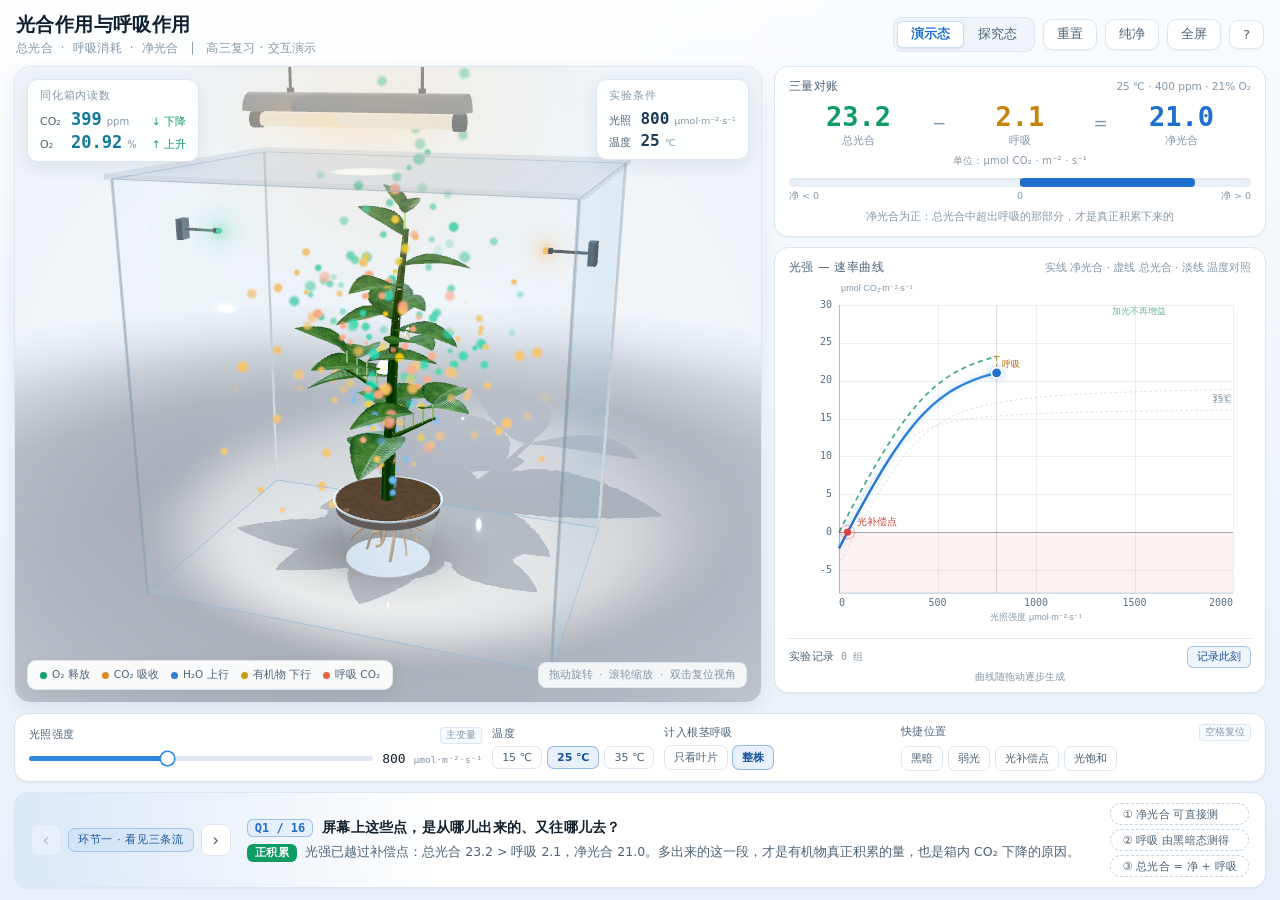
==== commit c406c8b2: "地面降眩光 + 吊装日光灯：主光改 SpotLight、反照率压到 0.41、灯具与光强同源" ====
--- a/index.html
+++ b/index.html
@@ -101,8 +101,11 @@
 /* 右上角暖光：光照方向的可读提示，画在画布之上、UI 之下。
    透明度由 JS 跟随光强变化——拉到 0 时这一角完全冷掉。 */
 .stage-glow{
+  /* 跟着吊灯走：灯在画面顶部中央，这层暖雾就必须落在顶部中央，
+     否则会和三维场景里的灯"两个方向发光"，一眼就假。
+     它只做屏幕空间的一层薄雾，不参与出图，也不承担"光强"的读数。 */
   position:absolute;inset:0;pointer-events:none;z-index:1;
-  background:radial-gradient(circle at 94% 2%, rgba(255,201,128,.52), rgba(255,201,128,0) 34%);
+  background:radial-gradient(circle at 50% 3%, rgba(255,206,140,.46), rgba(255,206,140,0) 31%);
   transition:opacity .4s linear;
 }
 .hud{z-index:3}
@@ -745,9 +748,13 @@
 const camera = new THREE.PerspectiveCamera(33, 1, 0.1, 100);
 
 /* ---- 自建轨道控制（不引入 OrbitControls，保持单文件） ---- */
+/* dist 6.90 → 7.30：吊装日光灯要在箱盖之上才成立，而当前取景的顶边
+   几乎就落在相机眼高上（俯角 18°、纵向 fov 36°，顶边 ≈ 水平线），
+   箱盖往上的可用画面只有几十像素。退 6% 之后灯罩顶部仍留 ~20 px，
+   灯管下沿与箱盖之间留出 ~22 px 的空隙，同时地面多露一点、光池更显。 */
 const Orbit = {
-  az: 0.34, pol: 1.255, dist: 6.90,
-  taz: 0.34, tpol: 1.255, tdist: 6.90,
+  az: 0.34, pol: 1.255, dist: 7.30,
+  taz: 0.34, tpol: 1.255, tdist: 7.30,
   target: new THREE.Vector3(0, 1.45, 0),
   autoIdle: 0,
   dragging: false,
@@ -765,7 +772,7 @@
 }
 
 function resetCamera() {
-  Orbit.taz = 0.34; Orbit.tpol = 1.255; Orbit.tdist = 6.90;
+  Orbit.taz = 0.34; Orbit.tpol = 1.255; Orbit.tdist = 7.30;
 }
 
 glCanvas.addEventListener('pointerdown', e => {
@@ -793,32 +800,47 @@
 /* ---- 灯光 ----
    浅底场景的照明逻辑与暗场相反：环境光必须托住"地板"，否则
    光强拉到 0 时植株会变成白底上的一块黑影，学生看不清结构。
-   所以 hemi 的底噪拉高，太阳光的动态范围收窄。 */
-const hemi = new THREE.HemisphereLight(0xffffff, 0xcbdbea, 0.95);
+   所以 hemi 的底噪拉高，主光的动态范围收窄。
+
+   主光从平行光换成了**吊装日光灯位置上的聚光灯**，原因有三条：
+   ① 平行光没有位置，地面不会出现"灯下的那个光池"，光强一变只是
+      整片地面一起变亮，看不出"是灯在照"；而光池是这盏灯存在的证据。
+   ② 投影方向必须由灯决定。平行光的投影角度和画面上那盏灯是两套
+      独立的参数，学生一拖视角就会发现影子不是从灯里出来的。
+   ③ 聚光灯自带锥角与半影，光池边缘天然是软的，不用再做假的光斑贴图。
+   于是光池、投影、灯具外观三者严格同源，滑杆一动三者一起变。 */
+const hemi = new THREE.HemisphereLight(0xffffff, 0xcbdbea, 0.86);
 scene.add(hemi);
 
-const sun = new THREE.DirectionalLight(0xfff7ec, 2.0);
-sun.position.set(3.6, 6.8, 2.8);
-sun.castShadow = true;
-sun.shadow.mapSize.set(2048, 2048);
-sun.shadow.camera.left = -3.2;
-sun.shadow.camera.right = 3.2;
-sun.shadow.camera.top = 4.2;
-sun.shadow.camera.bottom = -0.6;
-sun.shadow.camera.near = 1;
-sun.shadow.camera.far = 16;
-sun.shadow.bias = -0.0004;
-sun.shadow.normalBias = 0.022;
-scene.add(sun);
-scene.add(sun.target);
-sun.target.position.set(0, 1.5, 0);
+/* 灯具位置在 42-lamp.js 里也引用同一组常量，两边不能各自写死 */
+const LAMP = {
+  x: 0, y: 3.385, z: 0.62,    /* 灯管中心（略偏前，主光前倾 ~22°） */
+  aim: new THREE.Vector3(0, 1.42, -0.16)
+};
+
+/* distance / decay 这一对参数不能随手写成 0：
+   three.js r149 的 getDistanceAttenuation 在 distance === 0 时**直接返回 1.0**，
+   decay 形同虚设。第一版就是这么写的，结果地面被主光按满强度打爆回 254，
+   和"降低眩光"的目标正好相反。给一个有限 distance 之后
+   pow(1 - d/distance, decay) 才成立，灯下的光池才有远近衰减。 */
+const keyLight = new THREE.SpotLight(0xfff0cf, 0.6, 16, 0.62, 0.35, 2.0);
+keyLight.position.set(LAMP.x, LAMP.y, LAMP.z);
+keyLight.target.position.copy(LAMP.aim);
+keyLight.castShadow = true;
+keyLight.shadow.mapSize.set(2048, 2048);
+keyLight.shadow.camera.near = 0.6;
+keyLight.shadow.camera.far = 10;
+keyLight.shadow.bias = -0.0006;
+keyLight.shadow.normalBias = 0.020;
+scene.add(keyLight);
+scene.add(keyLight.target);
 
 /* 蓝色补边：白底上靠冷边把植株轮廓从背景里"切"出来 */
-const rim = new THREE.DirectionalLight(0x9dc8f5, 0.72);
+const rim = new THREE.DirectionalLight(0xa8cdf3, 0.62);
 rim.position.set(-4.6, 2.6, -3.8);
 scene.add(rim);
 
-const fillPoint = new THREE.PointLight(0xcfe2f4, 0.40, 14, 2);
+const fillPoint = new THREE.PointLight(0xcfe2f4, 0.32, 14, 2);
 fillPoint.position.set(0, 1.1, -3.0);
 scene.add(fillPoint);
 
@@ -830,25 +852,38 @@
 const world = new THREE.Group();
 scene.add(world);
 
-/* ---- 地面 ---- */
+/* ---- 地面 ----
+   这里改的是**反照率**，不是曝光。
+   旧版贴图中心是 #ffffff（线性 1.0），在 I=800 时地面线性值被推到 1.27、
+   I=2000 时 1.92，两者都超过中性曲线的肩部 0.855，于是双双被压到 254——
+   地面在暗态和满光下是同一种白：既刺眼，又完全不反映光强。
+   把反照率压到约 0.50 线性（#bccddd）之后，地面落在 #bc(暗) ~ #dd(满光)
+   这一段，主光才有了"还能更亮"的余量，灯下的光池才可能出现。
+   边缘用 alpha 渐隐而不用雾去藏：地面变暗之后，靠"光照凑到背景色"
+   已经不可能成立（反照率 0.5 怎么打光都到不了 #eef4fb），
+   只有让不透明度自己归零，圆盘边界才会真正消失。 */
 (function buildGround() {
+  const S = 1024;
   const c = document.createElement('canvas');
-  c.width = c.height = 512;
+  c.width = c.height = S;
   const g = c.getContext('2d');
-  const rg = g.createRadialGradient(256, 256, 20, 256, 256, 250);
-  /* 摄影棚式无边地面：中心纯白，向外渐变成和背景同一个浅蓝。
-     最外圈必须落在背景色上，否则圆盘边缘会留一道弧线。 */
-  rg.addColorStop(0, '#ffffff');
-  rg.addColorStop(0.34, '#f7fbfe');
-  rg.addColorStop(0.66, '#edf3fa');
-  rg.addColorStop(1, '#e7eff8');
+  const rg = g.createRadialGradient(S / 2, S / 2, S * 0.02, S / 2, S / 2, S * 0.5);
+  rg.addColorStop(0.00, 'rgba(172,174,178,1)');
+  rg.addColorStop(0.26, 'rgba(169,171,176,1)');
+  rg.addColorStop(0.46, 'rgba(172,174,178,0.94)');
+  rg.addColorStop(0.64, 'rgba(178,180,184,0.66)');
+  rg.addColorStop(0.80, 'rgba(184,186,190,0.28)');
+  rg.addColorStop(1.00, 'rgba(190,192,196,0)');
   g.fillStyle = rg;
-  g.fillRect(0, 0, 512, 512);
+  g.fillRect(0, 0, S, S);
   const tex = new THREE.CanvasTexture(c);
   tex.encoding = THREE.sRGBEncoding;
   const disc = new THREE.Mesh(
-    new THREE.CircleGeometry(9, 64),
-    new THREE.MeshStandardMaterial({ map: tex, roughness: 0.97, metalness: 0 })
+    new THREE.CircleGeometry(9, 96),
+    new THREE.MeshStandardMaterial({
+      map: tex, roughness: 0.965, metalness: 0,
+      transparent: true, depthWrite: true
+    })
   );
   disc.rotation.x = -Math.PI / 2;
   disc.position.y = -0.02;
@@ -2470,12 +2505,11 @@
    白底上加法无从生效，改乘算又会因为锥壳的轮廓线在画面上留下一块
    边缘生硬的暖色多边形——试过 0.25/0.45/0.75 三档，最淡的一档也还是一块脏色。
 
-   更根本的问题是：光照强度是这个课的主变量，它的表达应当落在"读数"上，
-   而不是落在体积光这种氛围元素上。所以三维光柱整段去掉，
-   改由 ① 舞台右上角的 CSS 暖光角（纯装饰，不参与出图）
-       ② 常驻的「实验条件」卡片（光照 / 温度，纯净投影下也看得见）
-   两处共同承担。
-   叶片明暗本身由 60-ui.js 的 sun/hemi 强度直接驱动，随滑杆实时变化。 */
+   更根本的问题是：光照强度是这个课的主变量，它的表达应当落在"可见的
+   因果"上，而不是落在体积光这种氛围元素上。现在这条因果由画面里那盏
+   吊装日光灯承担（42-lamp.js）：灯管亮起来、灯罩内壁被烤暖、
+   地面浮出光池、投影角度跟着灯走。体积光也就不需要了。
+   叶片明暗本身由 60-ui.js 的 keyLight / hemi 强度直接驱动，随滑杆实时变化。 */
 
 /* --- 浮尘（空气里有东西在动，箱体才不像一张纸） --- */
 let dust, dustAttr, dustSeed;
@@ -2541,6 +2575,187 @@
   sensorPods.co2.halo.material.color.setHex(netSign > 0 ? 0xe89a3c : 0xb0a08a);
   sensorPods.o2.halo.material.color.setHex(netSign > 0 ? 0x2fb37f : 0x8aa8a0);
 }
+
+/* ---- 42-lamp.js ---- */
+/* =========================================================
+   42 · 吊装条形日光灯
+   ---------------------------------------------------------
+   为什么灯必须是"实体"，而且必须与主光同源：
+   浅色场景里"更亮"几乎没有余量可用（白底已经顶到 255），光强的变化
+   只能靠**可见的因果**传达——灯管亮起来、灯下浮起一层暖晕、地面上
+   铺开一块光池、投影的角度跟着灯走。光源如果在画面之外，学生看到的
+   只是"画面整体变亮了"，那是曝光变了，不是灯变了。
+   灯在画面里，因果才闭合。
+
+   几何上有一个必须让步的地方：相机眼高 3.775，灯管在 3.385，也就是
+   镜头几乎与灯**齐平**、只高出 3.2°。这种视高下，任何"罩在灯管上方、
+   半径大于灯管"的反光罩都会从正面把灯管整个挡住——第一版做成
+   r=0.176 的半圆槽，导出的图上只剩下一条灰色大板和底下一线暖色。
+   所以灯罩压到 r=0.115（管径的 2.7 倍，接近真实灯具比例），
+   并且把灯管**下移到罩口以下**：罩沿在 +0.055，灯管顶在 +0.042，
+   整根管子都露在罩外，罩只负责"压在头顶"这个语义。
+
+   反馈通道（都由归一化电平 lp 驱动，见 setLampLevel）：
+     ① 灯管本体   ：冷灰玻璃 → 暖白（色温比亮度更能说明"在工作"）
+     ② 灯管光晕   ：白底上加不出亮度，只能加"暖色团"，尺寸与实度一起长
+     ③ 灯罩内壁   ：齐平时只看得到罩沿一线暖边，聊胜于无，但便宜
+     ④ 灯下柔晕   ：极低不透明度的暖色 Sprite，给灯下一层空气感
+     ⑤ 地面光池   ：由 10-scene.js 的 keyLight（SpotLight）真实投出
+   ========================================================= */
+'use strict';
+
+const LAMPFIX = {
+  halfLen: 0.65,      /* 灯管半长（总长 1.30，箱宽 3.0 的 43%） */
+  tubeR: 0.042,
+  hoodR: 0.115,       /* 再大就会在正面把灯管挡住，见文件头说明 */
+  rimLift: 0.055,     /* 罩沿高出灯管中心多少 */
+  capLen: 0.070
+};
+
+const lampRig = new THREE.Group();
+lampRig.position.set(LAMP.x, LAMP.y, LAMP.z);
+scene.add(lampRig);
+
+/* ---- 灯管 ---- */
+const C_TUBE_OFF = new THREE.Color(0x6f7d8b);
+const C_TUBE_ON = new THREE.Color(0xfff4d4);
+const C_HOOD_OFF = new THREE.Color(0x7c8996);
+const C_HOOD_ON = new THREE.Color(0xffdfa8);
+
+const lampTubeMat = new THREE.MeshBasicMaterial({ color: C_TUBE_OFF.clone() });
+const lampTube = new THREE.Mesh(
+  new THREE.CylinderGeometry(LAMPFIX.tubeR, LAMPFIX.tubeR, LAMPFIX.halfLen * 2, 20, 1, false),
+  lampTubeMat
+);
+lampTube.rotation.z = Math.PI / 2;
+lampRig.add(lampTube);
+
+/* ---- 两端灯脚 ---- */
+const lampCapMat = new THREE.MeshStandardMaterial({
+  color: 0x8e9dad, roughness: 0.42, metalness: 0.62
+});
+[-1, 1].forEach(function (s) {
+  const cap = new THREE.Mesh(
+    new THREE.CylinderGeometry(LAMPFIX.tubeR + 0.012, LAMPFIX.tubeR + 0.012,
+      LAMPFIX.capLen, 16),
+    lampCapMat
+  );
+  cap.rotation.z = Math.PI / 2;
+  cap.position.x = s * (LAMPFIX.halfLen + LAMPFIX.capLen / 2 - 0.004);
+  lampRig.add(cap);
+});
+
+/* ---- 反光罩（上半圆槽，开口朝下，整体抬到灯管之上） ----
+   CylinderGeometry 的轴是 Y，theta 0..π 取 x≥0 那半边；
+   rotateZ(-π/2) 把 (x,y,z) 映射成 (y,-x,z)：轴转到 X、x≥0 那半变成 y≥0。
+   于是得到长度沿 X、覆盖上半、开口朝下的反光槽。 */
+const hoodLen = LAMPFIX.halfLen * 2 + 0.16;
+const hoodY = LAMPFIX.rimLift;
+
+function hoodShell(r, len) {
+  const g = new THREE.CylinderGeometry(r, r, len, 30, 1, true, Math.PI, Math.PI);
+  g.rotateZ(-Math.PI / 2);
+  return g;
+}
+
+/* 外壁：正面渲染，从下方看不见 */
+const lampHoodOutMat = new THREE.MeshStandardMaterial({
+  color: 0xdae5f0, roughness: 0.34, metalness: 0.5, side: THREE.FrontSide
+});
+const hoodOut = new THREE.Mesh(hoodShell(LAMPFIX.hoodR, hoodLen), lampHoodOutMat);
+hoodOut.position.y = hoodY;
+lampRig.add(hoodOut);
+
+/* 内壁：略缩一圈、背面渲染。这一层被自己的灯管照亮，交给场景灯算不出来 */
+const lampHoodInMat = new THREE.MeshBasicMaterial({
+  color: C_HOOD_OFF.clone(), side: THREE.BackSide
+});
+const hoodIn = new THREE.Mesh(hoodShell(LAMPFIX.hoodR - 0.007, hoodLen - 0.012), lampHoodInMat);
+hoodIn.position.y = hoodY;
+lampRig.add(hoodIn);
+
+/* 两端封板 */
+const lampPlateMat = new THREE.MeshStandardMaterial({
+  color: 0xcfdbe7, roughness: 0.38, metalness: 0.45, side: THREE.DoubleSide
+});
+[-1, 1].forEach(function (s) {
+  const pg = new THREE.CircleGeometry(LAMPFIX.hoodR, 20, 0, Math.PI);
+  pg.rotateY(Math.PI / 2);
+  const plate = new THREE.Mesh(pg, lampPlateMat);
+  plate.position.set(s * (hoodLen / 2), hoodY, 0);
+  lampRig.add(plate);
+});
+
+/* ---- 吊杆（伸出画面，说明"这盏灯挂在天花板上"） ---- */
+const lampRodMat = new THREE.MeshStandardMaterial({
+  color: 0xafbdcc, roughness: 0.32, metalness: 0.7
+});
+[-0.44, 0.44].forEach(function (x) {
+  const rodTop = hoodY + LAMPFIX.hoodR;
+  const rod = new THREE.Mesh(
+    new THREE.CylinderGeometry(0.0105, 0.0105, 1.80, 8), lampRodMat);
+  rod.position.set(x, rodTop + 0.90, 0);
+  lampRig.add(rod);
+  const nut = new THREE.Mesh(
+    new THREE.CylinderGeometry(0.024, 0.024, 0.030, 12), lampCapMat);
+  nut.position.set(x, rodTop + 0.012, 0);
+  lampRig.add(nut);
+});
+
+/* ---- 光晕 / 灯下柔晕 ---- */
+function softBlob(stops) {
+  const S = 128;
+  const c = document.createElement('canvas');
+  c.width = c.height = S;
+  const g = c.getContext('2d');
+  const rg = g.createRadialGradient(S / 2, S / 2, 0, S / 2, S / 2, S / 2);
+  stops.forEach(function (s) { rg.addColorStop(s[0], s[1]); });
+  g.fillStyle = rg;
+  g.fillRect(0, 0, S, S);
+  return new THREE.CanvasTexture(c);
+}
+
+const HALO_TEX = softBlob([
+  [0.00, 'rgba(255,255,255,0.96)'],
+  [0.30, 'rgba(255,255,255,0.60)'],
+  [0.58, 'rgba(255,255,255,0.22)'],
+  [0.80, 'rgba(255,255,255,0.06)'],
+  [1.00, 'rgba(255,255,255,0)']
+]);
+
+const lampHalo = new THREE.Sprite(new THREE.SpriteMaterial({
+  map: HALO_TEX, color: 0xffb84d, transparent: true, opacity: 0,
+  blending: THREE.NormalBlending, depthWrite: false, fog: false
+}));
+lampHalo.scale.set(1.55, 0.34, 1);
+lampRig.add(lampHalo);
+
+const lampHaze = new THREE.Sprite(new THREE.SpriteMaterial({
+  map: HALO_TEX, color: 0xffd79a, transparent: true, opacity: 0,
+  blending: THREE.NormalBlending, depthWrite: false, fog: false
+}));
+lampHaze.scale.set(3.00, 1.90, 1);
+lampHaze.position.set(0, -0.66, 0.08);
+lampRig.add(lampHaze);
+
+/* ---- 由 60-ui.js 每帧调用 ---- */
+function setLampLevel(lp) {
+  const k = clamp(lp, 0, 1);
+  const k2 = k * k;
+
+  lampTubeMat.color.copy(C_TUBE_OFF).lerp(C_TUBE_ON, k);
+  lampHoodInMat.color.copy(C_HOOD_OFF).lerp(C_HOOD_ON, k);
+
+  /* 白底上加不出亮度，只能加暖色团；尺寸与实度一起长，
+     "灯开得更足"这件事才有可读的幅度 */
+  lampHalo.material.opacity = 0.84 * k2;
+  lampHalo.scale.set(1.48 + k * 1.15, 0.30 + k * 0.52, 1);
+
+  lampHaze.material.opacity = 0.10 * k2;
+  lampHaze.scale.set(2.80 + k * 0.95, 1.75 + k * 0.65, 1);
+}
+
+setLampLevel(0);
 
 /* ---- 50-curve.js ---- */
 /* =========================================================
@@ -3189,14 +3404,23 @@
     State.O + (State.chamberO2 - State.O) * Math.exp(-dt / 42) + net * 0.0009 * dt, 3, 60);
 
   /* 光照视觉。浅底场景里"变暗"不能靠把画面压黑——底板始终是白的，
-     太阳光只负责植株的明暗与投影，所以动态范围收窄、底噪抬高，
+     灯只负责植株的明暗、灯下的光池与投影，所以动态范围收窄、底噪抬高，
      黑暗中仍能看清叶片结构（这也是暗态还要观察呼吸流的前提）。 */
   const ln = clamp(State.I / PHYS.iMax, 0, 1);
-  sun.intensity = 0.30 + ln * 1.05;
-  hemi.intensity = 0.58 + ln * 0.22;
-  /* 光照强度不再用三维光柱表达（见 40-chamber.js 说明），
-     改为舞台右上角的暖光角 + 「实验条件」卡片。 */
-  if (el.stageGlow) el.stageGlow.style.opacity = (0.06 + ln * 0.94).toFixed(3);
+  /* 感知曲线：课堂上真正在用的区间是 200–1200，线性映射会让 800 只走到
+     四成，灯看起来像"半开"；开方之后 800 → 0.67，滑杆的手感才对得上
+     "我在加阳光"这件事。 */
+  const lp = Math.pow(ln, 0.45);
+
+  /* 主光就是灯本身：强度、色温、光晕、灯罩内壁、地面光池同源。
+     强度上限压在 0.80：再高地面会被打到接近白（中性曲线肩部 0.855 以上），
+     又回到"太白"的老问题上，光池的边界也就没了。 */
+  keyLight.intensity = 0.05 + lp * 2.05;
+  hemi.intensity = 0.62 + lp * 0.10;
+  setLampLevel(lp);
+
+  /* 舞台右上那层暖光角只是屏幕空间的一层薄雾，位置跟着灯走（顶部中央） */
+  if (el.stageGlow) el.stageGlow.style.opacity = (0.04 + lp * 0.52).toFixed(3);
   rootGlow.intensity = clamp(State.rates.resp / 5, 0, 1.2) * 0.30;
 
   /* 植株与粒子 */
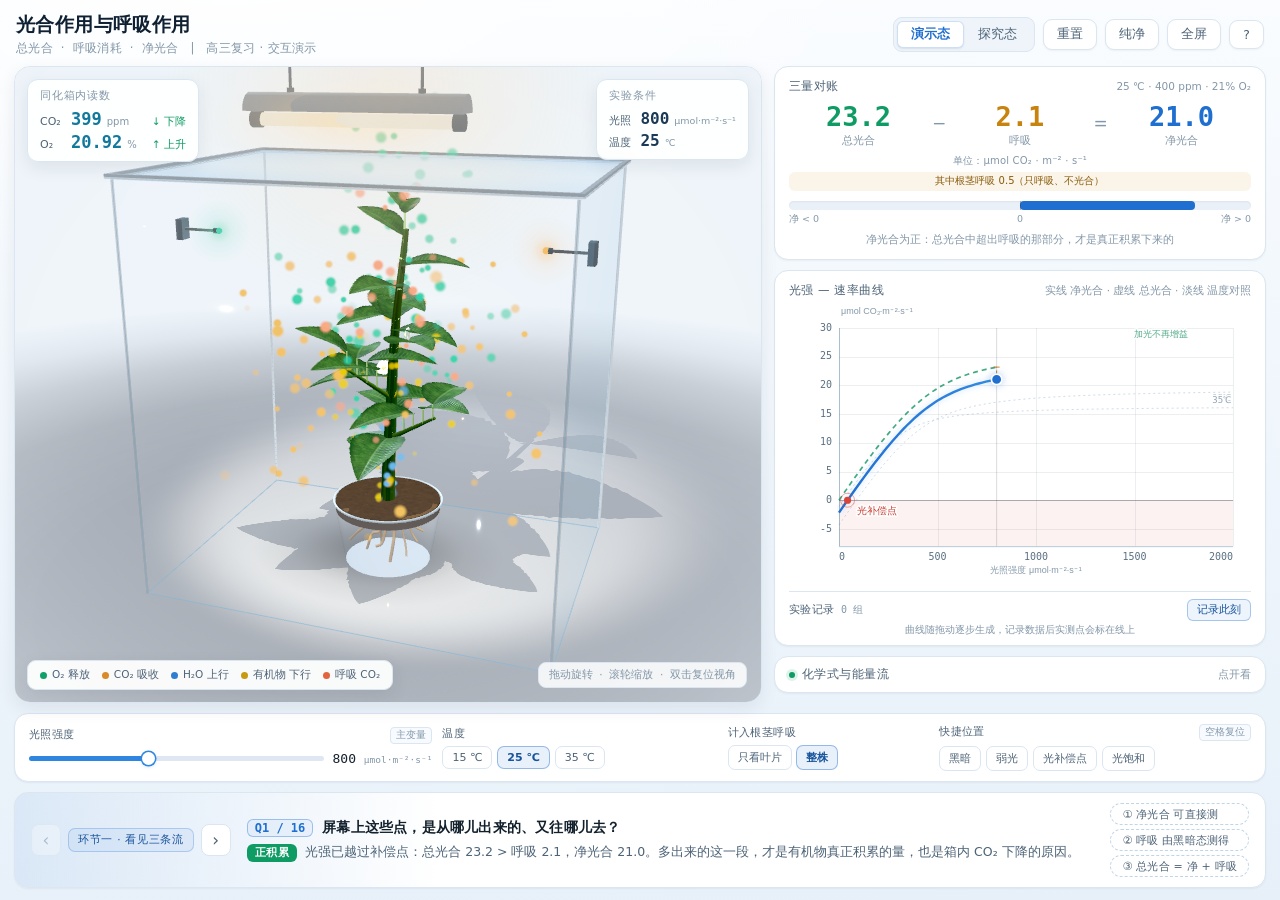
==== commit 0ff82a7c: "教学审查修订：曲线纵轴与口径解耦、化学式抽屉、箱盖眩光与箱内白幕 1) 图表（用户点名要查的）    - chartRanges 的呼吸下界固定按整株取值：切「只看叶片」时轴不动，      曲线只平" ====
--- a/index.html
+++ b/index.html
@@ -130,7 +130,8 @@
 }
 
 /* ---------- side ---------- */
-.side{display:grid;grid-template-rows:auto minmax(0,1fr) auto;gap:10px;min-height:0}
+/* 四行：对账 / 曲线（伸缩）/ 任务（探究态才有）/ 化学式抽屉（常驻，折叠时一行） */
+.side{display:grid;grid-template-rows:auto minmax(0,1fr) auto auto;gap:10px;min-height:0}
 .panel{
   border:1px solid var(--line);border-radius:14px;background:var(--panel);
   padding:12px 14px;min-height:0;box-shadow:var(--sh1);
@@ -150,6 +151,13 @@
 
 .unit-line{font-size:10px;color:var(--tx3);margin-top:6px;text-align:center;letter-spacing:.2px}
 
+/* 口径切换的唯一定量证据：曲线位移只有 0.47，看图看不出来，只能给数 */
+.split-line{
+  font-size:10px;color:var(--amber-d);margin-top:4px;text-align:center;line-height:1.45;
+  background:rgba(200,130,14,.09);border-radius:6px;padding:2px 8px;
+}
+.split-line.leaf{color:var(--blue-d);background:rgba(31,111,208,.075)}
+
 .bipolar{margin-top:10px}
 .bp-track{position:relative;height:9px;border-radius:5px;background:#e9f0f7;overflow:hidden;box-shadow:inset 0 1px 2px rgba(22,35,47,.06)}
 .bp-zero{position:absolute;left:50%;top:0;bottom:0;width:1px;background:rgba(22,35,47,.28);z-index:2}
@@ -174,6 +182,69 @@
 .task .td{font-size:10.5px;color:var(--tx3);line-height:1.5;margin-top:2px}
 .task.done{opacity:.55}
 .task.done .tn{color:var(--tx3)}
+
+/* ---------- 化学式抽屉 ----------
+   折叠时只占一行标题；展开后**浮在曲线上方**而不是把曲线挤扁——
+   右栏只有一列，曲线是伸缩行，若让抽屉参与排布，投影时会把曲线压到
+   最小高度甚至裁掉一截。做成上浮的抽屉，开合不影响任何一块布局。 */
+.chemp{position:relative;padding:0;overflow:visible;transition:border-color .16s,box-shadow .16s}
+.chemp.open{border-color:var(--line2);box-shadow:var(--sh2)}
+.chem-head{
+  display:flex;align-items:center;justify-content:space-between;gap:8px;width:100%;
+  background:transparent;border:0;cursor:pointer;padding:10px 14px;font-family:var(--sans);
+  border-radius:14px;transition:background .16s;
+}
+.chem-head:hover{background:#f7fbff}
+.chem-t{font-size:11.5px;color:var(--tx2);letter-spacing:.5px;display:flex;align-items:center;gap:7px}
+.chem-t::before{
+  content:"";width:6px;height:6px;border-radius:50%;background:var(--green);
+  box-shadow:0 0 0 3px rgba(15,155,100,.13);
+}
+.chem-body{
+  position:absolute;left:0;right:0;bottom:calc(100% + 10px);z-index:6;
+  background:var(--panel);border:1px solid var(--line2);border-radius:14px;
+  box-shadow:0 20px 44px rgba(16,32,48,.18);
+  padding:12px 15px 14px;max-height:min(56vh,440px);overflow-y:auto;overscroll-behavior:contain;
+  animation:chemIn .17s ease-out;
+}
+@keyframes chemIn{from{opacity:0;transform:translateY(6px)}to{opacity:1;transform:none}}
+
+.cg{padding:7px 0;border-bottom:1px dashed var(--line)}
+.cg:first-child{padding-top:2px}
+.cg.last{border-bottom:0;padding-bottom:2px}
+.cg-h{font-size:11px;font-weight:600;color:var(--blue-d);letter-spacing:.4px;margin-bottom:4px}
+.csub{font-size:9.5px;color:var(--tx3);margin:4px 0 1px;letter-spacing:.3px}
+.fml{
+  font-family:var(--mono);font-size:11.5px;color:var(--tx);line-height:1.72;
+  letter-spacing:.1px;white-space:nowrap;overflow-x:auto;overflow-y:hidden;
+  scrollbar-width:none;
+}
+.fml::-webkit-scrollbar{display:none}
+.fml b{color:var(--amber-d);font-weight:600}
+.fml sub{font-size:.72em}
+.fml.sum{
+  margin-top:5px;padding-top:5px;border-top:1px solid var(--line);
+  color:var(--blue-d);font-weight:600;
+}
+/* 反应箭头：条件写在箭头上方，箭头本身用 CSS 画，避免字体缺字。
+   底部留 7px 是关键——中文全角字在 line-height:1 时会溢出内容盒，
+   线压在 padding 里就会被字压穿（第一版就是这样，箭头横穿"光能·叶绿体"）。 */
+.arw{
+  display:inline-block;position:relative;margin:0 9px 1px;padding:0 2px 8px;
+  font-family:var(--sans);font-size:9px;line-height:1.3;color:#7b8fa1;
+  white-space:nowrap;vertical-align:1px;text-align:center;min-width:52px;
+}
+.arw::before{
+  content:"";position:absolute;left:0;right:4px;bottom:2px;
+  border-bottom:1px solid #a8c0d6;
+}
+.arw::after{
+  content:"";position:absolute;right:0;bottom:0;width:0;height:0;
+  border-left:4.5px solid #a8c0d6;
+  border-top:2.5px solid transparent;border-bottom:2.5px solid transparent;
+}
+.cnote{font-size:10px;color:var(--tx2);line-height:1.52;margin-top:4px}
+.cnote b{color:var(--tx);font-weight:600}
 
 /* ---------- controls ---------- */
 .controls{
@@ -339,6 +410,7 @@
   .side{grid-template-rows:auto auto;grid-template-columns:1fr 1fr}
   .chartp{grid-column:span 1}
   .taskp{grid-column:span 2}
+  .chemp{grid-column:span 2}
   .controls{flex-wrap:wrap}
   .ctl{flex:1 1 180px}
 }
@@ -432,6 +504,7 @@
           </div>
         </div>
         <div class="unit-line">单位：μmol CO₂ · m⁻² · s⁻¹</div>
+        <div class="split-line" id="vRespSub">其中根茎呼吸 0.5（只呼吸、不光合）</div>
         <div class="bipolar">
           <div class="bp-track"><div class="bp-zero"></div><div class="bp-fill" id="bpFill"></div></div>
           <div class="bp-lab"><span>净 &lt; 0</span><span class="bp-zero-lab">0</span><span>净 &gt; 0</span></div>
@@ -464,6 +537,87 @@
         <div class="tasklist" id="taskList"></div>
       </div>
 
+      <!-- 化学式抽屉：默认折叠，展开后内部滚动。
+           口径按人教版 2019 必修 1：光合的还原氢写 NADPH（旧教材作 [H]），
+           呼吸统一写 [H]；能量只给 2870 / 1161 两个数字，不写 ATP 个数。 -->
+      <div class="panel chemp" id="chemPanel">
+        <button class="chem-head" id="btnChem" aria-expanded="false" aria-controls="chemBody">
+          <span class="chem-t">化学式与能量流</span>
+          <span class="p-sub" id="chemHint">点开看</span>
+        </button>
+        <div class="chem-body" id="chemBody" hidden>
+
+          <div class="cg">
+            <div class="cg-h">一 · 光合作用总反应</div>
+            <div class="fml">6CO<sub>2</sub> + 6H<sub>2</sub>O
+              <span class="arw">光能·叶绿体</span>
+              C<sub>6</sub>H<sub>12</sub>O<sub>6</sub> + 6O<sub>2</sub></div>
+            <div class="cnote">把水写全的式子：6CO<sub>2</sub> + 12H<sub>2</sub>O →
+              C<sub>6</sub>H<sub>12</sub>O<sub>6</sub> + 6O<sub>2</sub> + 6H<sub>2</sub>O。
+              它说明 <b>O₂ 里的氧全部来自水</b>，葡萄糖里的氧来自 CO<sub>2</sub>。</div>
+          </div>
+
+          <div class="cg">
+            <div class="cg-h">二 · 光合的两个阶段</div>
+            <div class="csub">光反应 · 类囊体薄膜上</div>
+            <div class="fml">H<sub>2</sub>O <span class="arw">光能、色素</span>
+              NADPH（即 [H]） + O<sub>2</sub></div>
+            <div class="fml">ADP + Pi <span class="arw">光能</span> ATP</div>
+            <div class="csub">暗反应 · 叶绿体基质中</div>
+            <div class="fml">CO<sub>2</sub> + C<sub>5</sub> <span class="arw">酶</span> 2C<sub>3</sub></div>
+            <div class="fml">2C<sub>3</sub> + NADPH + ATP <span class="arw">酶</span>
+              (CH<sub>2</sub>O) + C<sub>5</sub></div>
+            <div class="cnote">光反应把 <b>NADPH 和 ATP</b> 交给暗反应；暗反应把 ADP、Pi 和
+              NADP<sup>+</sup> 还回去。所以"暗反应不直接需要光"不等于"没有光也能长久进行"——
+              停了光反应，它很快就没原料了。</div>
+          </div>
+
+          <div class="cg">
+            <div class="cg-h">三 · 有氧呼吸三个阶段（还原氢写作 [H]）</div>
+            <div class="csub">① 细胞质基质</div>
+            <div class="fml">C<sub>6</sub>H<sub>12</sub>O<sub>6</sub> <span class="arw">酶</span>
+              2 丙酮酸 + 4[H] + 少量能量</div>
+            <div class="csub">② 线粒体基质</div>
+            <div class="fml">2 丙酮酸 + 6H<sub>2</sub>O <span class="arw">酶</span>
+              6CO<sub>2</sub> + 20[H] + 少量能量</div>
+            <div class="csub">③ 线粒体内膜</div>
+            <div class="fml">24[H] + 6O<sub>2</sub> <span class="arw">酶</span>
+              12H<sub>2</sub>O + 大量能量</div>
+            <div class="fml sum">C<sub>6</sub>H<sub>12</sub>O<sub>6</sub> + 6O<sub>2</sub> + 6H<sub>2</sub>O
+              <span class="arw">酶</span> 6CO<sub>2</sub> + 12H<sub>2</sub>O + 能量</div>
+            <div class="cnote">只有<b>第三阶段</b>消耗 O<sub>2</sub>。O<sub>2</sub> 的作用是接受 [H] 生成水，
+              不是直接去和葡萄糖反应。CO<sub>2</sub> 只在第二阶段产生。</div>
+          </div>
+
+          <div class="cg">
+            <div class="cg-h">四 · 能量去哪了</div>
+            <div class="fml">1 mol 葡萄糖彻底氧化分解 → 释放 <b>2870 kJ</b></div>
+            <div class="cnote">其中 <b>1161 kJ 储存在 ATP 中</b>，其余以热能散失。
+              教材不要求记 ATP 的个数，只要求记住这两个数字和"大部分以热能形式散失"。</div>
+          </div>
+
+          <div class="cg">
+            <div class="cg-h">五 · 无氧呼吸（作对照）</div>
+            <div class="fml">C<sub>6</sub>H<sub>12</sub>O<sub>6</sub> <span class="arw">酶</span>
+              2C<sub>3</sub>H<sub>6</sub>O<sub>3</sub>（乳酸） + 少量能量</div>
+            <div class="fml">C<sub>6</sub>H<sub>12</sub>O<sub>6</sub> <span class="arw">酶</span>
+              2C<sub>2</sub>H<sub>5</sub>OH + 2CO<sub>2</sub> + 少量能量</div>
+            <div class="cnote">无氧呼吸只在<b>第一阶段</b>产生少量 ATP，有机物分解不彻底。</div>
+          </div>
+
+          <div class="cg last">
+            <div class="cg-h">六 · 和本页模型的关系</div>
+            <div class="cnote">
+              · 本模型只算<b>有氧呼吸</b>，不计无氧呼吸；ATP 只作过程示意，不标个数。<br>
+              · 光合与呼吸<b>同时进行、互不停歇</b>。曲线上的"净光合"只是两者相减的净结果：
+              <b>净积累 / 净消耗 / 恰好抵消</b>，不是"一个开、一个关"。<br>
+              · 光强为 0 时总光合为 0、呼吸不为 0；这与"光合一停呼吸就停"是两件事。
+            </div>
+          </div>
+
+        </div>
+      </div>
+
     </aside>
   </main>
 
@@ -476,7 +630,7 @@
       </div>
     </div>
 
-    <div class="ctl" id="ctlTemp">
+    <div class="ctl ctl-temp" id="ctlTemp">
       <div class="ctl-top"><label>温度</label></div>
       <div class="ctl-body" id="tempWrap">
         <input type="range" id="sldTemp" min="10" max="40" step="1" value="25">
@@ -558,6 +712,7 @@
       <li><b>← →</b>：切换问题串（Q1–Q16，和讲义逐题对应）。上课就按方向键往下讲。</li>
       <li><b>↑ ↓</b>：调光强，按住 Shift 走大步。投影时不用去够滑杆。</li>
       <li><b>R</b>：记录此刻的读数，实测点会标到曲线上。</li>
+      <li><b>C</b>：展开 / 收起「化学式与能量流」（光合与呼吸的方程式、三阶段、2870 kJ 与 1161 kJ）。</li>
       <li><b>H</b>：纯净模式，隐藏全部面板只留植株；再按一次恢复。</li>
       <li><b>F</b>：全屏。<b>空格</b>：回到教材标准状态（800、25 ℃、400 ppm、21% O₂）。</li>
       <li><b>拖动 / 滚轮 / 双击</b>：旋转 / 缩放 / 回到初始视角。</li>
@@ -596,7 +751,10 @@
   cRef: 400,
   oRef: 21,
   o2Penalty: 0.0062, // 每超出 1% O2，光呼吸导致的下降比例
-  satFrac: 0.92,     // 判定光饱和的阈值（达 Pmax 的 92%）
+  /* 判定光饱和的阈值。0.92 时标注点落在曲线还在明显上爬的位置，
+     学生看图会觉得"明明还在升，怎么就说饱和了"。抬到 0.94 之后
+     标注点移到 I≈1300，曲线在那里已经基本压平，与"加光不再增益"对得上。 */
+  satFrac: 0.94,
   iMax: 2000
 };
 
@@ -2347,7 +2505,10 @@
   const glass = new THREE.MeshPhysicalMaterial({
     color: 0xdcecfa,
     transparent: true,
-    opacity: 0.062,
+    /* 0.062 → 0.034。BackSide 的盒子会同时画出底面、后面、侧面三层背面，
+       三层各 6.2% 白叠起来接近两成，箱内整天蒙着一层雾，叶片的层次全糊了。
+       玻璃的存在感本来应该由菲涅尔冷边（下面的 rimGlass）承担，不是靠白幕。 */
+    opacity: 0.034,
     roughness: 0.04,
     metalness: 0,
     side: THREE.BackSide,
@@ -2421,16 +2582,61 @@
     chamberGroup.add(post);
   });
 
-  /* 顶盖 */
+  /* 顶盖 —— 必须是一块**不受光**的玻璃。
+     灯管就在盖板上方 0.35 m，聚光灯打下来时盖板整片越过中性曲线的肩部
+     （0.855 以上），在画面上烧出一个椭圆白斑，看着像箱盖破了个洞。
+     玻璃本来就不该"被照白"，它该是透的：所以换成不受光材质，
+     存在感交给金属压框和菲涅尔冷边。注意**不要**给它开投影——
+     盖板是玻璃，开了投影整片箱内会直接黑掉，那是把对的改错。 */
   const lid = new THREE.Mesh(
-    new THREE.BoxGeometry(CHAMBER.w + 0.07, 0.035, CHAMBER.d + 0.07),
-    new THREE.MeshStandardMaterial({
-      color: 0xc9dcee, roughness: 0.2, metalness: 0.3,
-      transparent: true, opacity: 0.42
+    new THREE.BoxGeometry(CHAMBER.w + 0.07, 0.016, CHAMBER.d + 0.07),
+    new THREE.MeshBasicMaterial({
+      /* 用一张渐变贴图代替单纯的半透明：均匀的 22% 白在浅底上等于没有，
+         整块盖板直接消失，箱子看着像没盖。玻璃的读法来自"边缘厚、中间薄"
+         的那点色差，所以这里做一条前后方向的渐变，再叠一道斜向高光。 */
+      map: (function () {
+        const S = 256, c = document.createElement('canvas');
+        c.width = c.height = S;
+        const g = c.getContext('2d');
+        const lg = g.createLinearGradient(0, 0, 0, S);
+        lg.addColorStop(0.00, 'rgba(186,214,240,0.66)');
+        lg.addColorStop(0.22, 'rgba(214,232,248,0.34)');
+        lg.addColorStop(0.55, 'rgba(238,247,255,0.20)');
+        lg.addColorStop(1.00, 'rgba(199,224,246,0.52)');
+        g.fillStyle = lg; g.fillRect(0, 0, S, S);
+        const rg = g.createLinearGradient(0, S * 0.30, S, S * 0.05);
+        rg.addColorStop(0.00, 'rgba(255,255,255,0)');
+        rg.addColorStop(0.46, 'rgba(255,255,255,0.34)');
+        rg.addColorStop(0.56, 'rgba(255,255,255,0.34)');
+        rg.addColorStop(1.00, 'rgba(255,255,255,0)');
+        g.fillStyle = rg; g.fillRect(0, 0, S, S);
+        const tx = new THREE.CanvasTexture(c);
+        tx.encoding = THREE.sRGBEncoding;
+        return tx;
+      })(),
+      transparent: true, opacity: 1, depthWrite: false
     })
   );
-  lid.position.y = CHAMBER.h + 0.017;
+  lid.position.y = CHAMBER.h + 0.008;
+  lid.renderOrder = 7;
   chamberGroup.add(lid);
+
+  /* 金属压框：盖板失去受光之后，边缘必须有个硬东西把它"框住"，
+     否则那块玻璃在浅底上会散成一片雾。metalness 压到 0.35——本场景没有
+     envMap，金属度一高就只剩一片黑边。 */
+  const frameMat = new THREE.MeshStandardMaterial({
+    color: 0xa9bccd, roughness: 0.34, metalness: 0.35
+  });
+  const fW = CHAMBER.w + 0.07, fD = CHAMBER.d + 0.07;
+  const fy = CHAMBER.h + 0.020, fw = 0.030;
+  [-1, 1].forEach(function (s) {
+    const bx = new THREE.Mesh(new THREE.BoxGeometry(fW, fw, fw), frameMat);
+    bx.position.set(0, fy, s * (fD / 2 - fw / 2));
+    chamberGroup.add(bx);
+    const bz = new THREE.Mesh(new THREE.BoxGeometry(fw, fw, fD - fw * 2), frameMat);
+    bz.position.set(s * (fW / 2 - fw / 2), fy, 0);
+    chamberGroup.add(bz);
+  });
 })();
 
 /* --- 传感器探头（贴壁安装，探杆指向箱内） --- */
@@ -2769,6 +2975,8 @@
 
 const chartCanvas = document.getElementById('chart');
 const cctx = chartCanvas.getContext('2d');
+/* 图下那行小字：由 drawChart 按"有没有跨条件的实测点"改写 */
+const chartFootEl = document.getElementById('chartFoot');
 let chartW = 300, chartH = 200, chartDPR = 1;
 
 /* 语义色：净光合=蓝，总光合=绿，呼吸=橙，负值=红。
@@ -2794,6 +3002,7 @@
   sat: 'rgba(16,150,99,0.95)',
   satLab: '#0e8a5c',
   dotFill: 'rgba(255,255,255,0.95)',
+  offDot: 'rgba(126,145,163,0.58)',
   cross: 'rgba(22,34,46,0.16)',
   note: '#8398a9'
 };
@@ -2816,16 +3025,34 @@
   return grossAt(I, T, C, O) - respAt(T, whole);
 }
 
+/* 纵轴的取值原则：**轴是尺子，不跟口径走**。
+   曾经的写法把 max over 温度 的呼吸按当前口径取值，于是"整株 → 只看叶片"
+   时纵轴下界从 −8 收到 −6、跨度从 38 收到 36：曲线在 I=800 处实际位移
+   0 像素，零线却下移 8.8 像素，学生看到的是"净光合变高了"——一个纯由
+   坐标轴制造的假象。真实差值只有 0.47（整株 2.15 − 叶片 1.68）。
+   所以这里恒按整株取呼吸，让轴只随**温度、CO₂、O₂**这些真正的实验条件变；
+   口径切换时整条曲线平移，幅度就是那 0.47，读数区另有分解说明。 */
 function chartRanges() {
   let pmax = 1, rd = 1;
   const temps = [15, 25, 35, State.T];
   for (let i = 0; i < temps.length; i++) {
     pmax = Math.max(pmax, pmaxAt(temps[i], State.C, State.O));
-    rd = Math.max(rd, respAt(temps[i], State.whole));
+    rd = Math.max(rd, respAt(temps[i], true));
   }
   const yMax = Math.ceil(pmax * 1.10 / 5) * 5;
   const yMin = -Math.ceil(Math.max(rd * 1.55, 3.6) / 2) * 2;
   return { yMax: yMax, yMin: yMin };
+}
+
+/* 画布上的文字一律先描一圈白边再填字。
+   曲线、鬼影线、网格都会从标签底下穿过去，浅底上不加白边就糊成一团——
+   "光补偿点"尤其明显，它正好落在曲线起步的位置。 */
+function haloText(txt, x, y) {
+  cctx.lineJoin = 'round';
+  cctx.lineWidth = 3.2;
+  cctx.strokeStyle = 'rgba(255,255,255,0.94)';
+  cctx.strokeText(txt, x, y);
+  cctx.fillText(txt, x, y);
 }
 
 function drawChart() {
@@ -2918,7 +3145,7 @@
       cctx.fillStyle = CH.ghostLab;
       cctx.font = '9px ui-monospace,Consolas,monospace';
       cctx.textAlign = 'right'; cctx.textBaseline = 'middle';
-      cctx.fillText(T + '℃', plotR - 2, yOf(vEnd) + (T > State.T ? 9 : -9));
+      haloText(T + '℃', plotR - 2, yOf(vEnd) + (T > State.T ? 9 : -9));
     }
   }
 
@@ -2986,7 +3213,7 @@
       cctx.fillStyle = CH.respLab;
       cctx.font = '9px "PingFang SC",sans-serif';
       cctx.textAlign = 'left'; cctx.textBaseline = 'middle';
-      cctx.fillText('呼吸', x + 5, (y1 + y2) / 2);
+      haloText('呼吸', x + 5, (y1 + y2) / 2);
     }
   }
 
@@ -3004,8 +3231,10 @@
     cctx.stroke();
     cctx.fillStyle = CH.negLab;
     cctx.font = '9.5px "PingFang SC",sans-serif';
-    cctx.textAlign = 'left'; cctx.textBaseline = 'bottom';
-    cctx.fillText('光补偿点', Math.min(x + 9, plotR - 44), y - 5);
+    /* 补偿点几乎都贴着左边（≈40），标签放在零点线**下方**——那里是负值区的
+       空白，曲线不经过；放上方会和起步段的曲线压在一起。 */
+    cctx.textAlign = 'left'; cctx.textBaseline = 'top';
+    haloText('光补偿点', Math.min(x + 9, plotR - 46), y + 6);
   }
 
   /* --- 光饱和点 --- */
@@ -3020,32 +3249,54 @@
     cctx.textAlign = 'center';
     const above = y > plotT + 42;
     cctx.textBaseline = above ? 'bottom' : 'top';
-    cctx.fillText('光饱和点', x, above ? y - 7 : y + 8);
+    haloText('光饱和点', x, above ? y - 7 : y + 8);
   }
 
   /* --- 实测点：学生自己记下来的数据 ---
      空心圆 + 序号，和工作点（实心）区分开。
-     曲线上有实测点，"这条线是怎么来的"才讲得通。 */
+     曲线上有实测点，"这条线是怎么来的"才讲得通。
+
+     每个点都停在**它被测出来的那个高度**上（p.net），不按当前条件重画——
+     重画就等于伪造了一次测量。条件对不上的点变灰、不编号，老老实实待在
+     原位；它反而成了"这条曲线是随温度、随 CO₂ 动的"最直接的证据。 */
+  let offCond = 0;
   if (REC.pts.length) {
     for (let i = 0; i < REC.pts.length; i++) {
       const p = REC.pts[i];
+      const same = p.whole === State.whole &&
+        Math.abs(p.T - State.T) < 0.01 &&
+        p.C === State.C && p.O === State.O;
+      if (!same) offCond++;
       const px = xOf(p.I), py = yOf(p.net);
       cctx.beginPath();
       cctx.arc(px, py, 4.0, 0, 6.2832);
-      cctx.fillStyle = CH.dotFill;
+      cctx.fillStyle = same ? CH.dotFill : 'rgba(255,255,255,0.78)';
       cctx.fill();
       cctx.beginPath();
       cctx.arc(px, py, 4.0, 0, 6.2832);
-      cctx.strokeStyle = p.net >= 0 ? CH.net0 : CH.neg;
+      cctx.strokeStyle = same ? (p.net >= 0 ? CH.net0 : CH.neg) : CH.offDot;
       cctx.lineWidth = 1.7;
       cctx.stroke();
-      if (REC.pts.length <= 8) {
+      if (same && REC.pts.length <= 8) {
         cctx.fillStyle = CH.note;
         cctx.font = '8px "PingFang SC",sans-serif';
         cctx.textAlign = 'center'; cctx.textBaseline = 'bottom';
         cctx.fillText(String(i + 1), px, py - 5);
       }
     }
+  }
+
+  /* 脚注：把"点为什么不动、灰点是什么"一句话说清 */
+  if (offCond) {
+    cctx.fillStyle = CH.ghostLab;
+    cctx.font = '9px "PingFang SC",sans-serif';
+    cctx.textAlign = 'right'; cctx.textBaseline = 'bottom';
+    cctx.fillText('灰点 = 其他条件测得', plotR - 2, plotT - 3);
+  }
+  if (typeof chartFootEl !== 'undefined' && chartFootEl) {
+    chartFootEl.textContent = offCond
+      ? '灰点是在别的温度 / 口径 / 浓度下测的，所以没跟着曲线动——条件一变，曲线才会动'
+      : (REC.pts.length ? '空心点 = 你测得的；实心点 = 当前工作点' : '曲线随拖动逐步生成，记录数据后实测点会标在线上');
   }
 
   /* --- 当前工作点 --- */
@@ -3076,11 +3327,11 @@
     cctx.fillText('净光合 < 0', plotL + 6, yZero + 12);
   }
   if (State.sat !== null) {
-    cctx.fillStyle = 'rgba(14,138,92,0.62)';
+    cctx.fillStyle = 'rgba(14,138,92,0.72)';
     cctx.font = '9px "PingFang SC",sans-serif';
     cctx.textAlign = 'center'; cctx.textBaseline = 'top';
     const sx = (xOf(State.sat) + plotR) / 2;
-    if (plotR - xOf(State.sat) > 46) cctx.fillText('加光不再增益', sx, plotT + 2);
+    if (plotR - xOf(State.sat) > 46) haloText('加光不再增益', sx, plotT + 2);
   }
 }
 
@@ -3100,6 +3351,7 @@
   tempWrap: $('tempWrap'), tempPills: $('tempPills'),
   tgWhole: $('tgWhole'),
   vGross: $('vGross'), vResp: $('vResp'), vNet: $('vNet'),
+  vRespSub: $('vRespSub'),
   bpFill: $('bpFill'), ledgerNote: $('ledgerNote'),
   ledgerSub: $('ledgerSub'),
   co2Val: $('co2Val'), o2Val: $('o2Val'),
@@ -3161,6 +3413,17 @@
 
   el.ledgerSub.textContent = State.T + ' ℃ · ' + State.C + ' ppm · ' + State.O + '% O₂';
 
+  /* 呼吸的分解。口径切换时曲线的位移只有 0.47，纵轴又刻意不动，
+     光看图根本看不出来，所以这个差值必须给成一个数——
+     "整株比叶片低的那部分是什么"，答案就在这里。 */
+  if (el.vRespSub) {
+    const stem = respAt(State.T, true) - respAt(State.T, false);
+    el.vRespSub.textContent = State.whole
+      ? '其中根茎呼吸 ' + fmt(stem, 1) + '（只呼吸、不光合）'
+      : '只计叶片，根茎的 ' + fmt(stem, 1) + ' 未计入';
+    el.vRespSub.classList.toggle('leaf', !State.whole);
+  }
+
   /* 舞台内常驻条件卡（纯净投影时唯一的光照/温度读数） */
   if (el.condLight) el.condLight.textContent = String(Math.round(State.I));
   if (el.condTemp) el.condTemp.textContent = String(Math.round(State.T));
@@ -3212,8 +3475,9 @@
     text = '光强 ≈ 光补偿点：总光合 = 呼吸，净光合 = 0。此刻箱内 CO₂ 与 O₂ 浓度都停止变化——一个"看起来什么都没发生"的临界点。';
   } else if (sat !== null && State.I >= sat * 0.97) {
     tag = '光饱和'; cls = 'neutral';
-    text = '光已饱和：再增加光强，总光合也不再上升（受暗反应、CO₂ 供应与酶的限制）。此时净光合 ' + nTxt +
-      ' 已接近这株植物的上限。';
+    text = '光已饱和：再增加光强，总光合也不再上升（受暗反应、CO₂ 供应与酶的限制）。' +
+      '画面里的灯还会继续变亮——光是真的变多了，只是这株植物用不上，多余的部分变成了热。' +
+      '此时净光合 ' + nTxt + ' 已经接近它的上限。';
   } else {
     tag = '正积累'; cls = '';
     text = '光强已越过补偿点：总光合 ' + gTxt + ' > 呼吸 ' + rTxt + '，净光合 ' + nTxt +
@@ -3227,7 +3491,9 @@
   }
 
   if (!State.whole) {
-    text += ' 当前只计叶片；切回整株，根与茎只呼吸不光合，净光合会进一步降低。';
+    const stem = respAt(State.T, true) - respAt(State.T, false);
+    text += ' 当前只计叶片：根、茎只呼吸不光合，切回整株，净光合还要再低 ' +
+      fmt(stem, 1) + '。';
   }
 
   el.nrTag.textContent = tag;
@@ -3369,6 +3635,24 @@
   if (e.target === $('helpMask')) $('helpMask').hidden = true;
 });
 
+/* ---------- 化学式抽屉 ----------
+   默认折叠：右栏只有一列，曲线那格是伸缩行，抽屉一展开就会把它压到
+   最小高度。折叠时它只占一行标题，展开后自己在内部滚动。
+   展开/收起要重算画布高度，否则曲线会按旧尺寸继续画。 */
+const chemPanel = $('chemPanel'), chemBody = $('chemBody'), btnChem = $('btnChem');
+function toggleChem() {
+  if (!chemBody) return;
+  const open = chemBody.hidden;
+  chemBody.hidden = !open;
+  if (chemPanel) chemPanel.classList.toggle('open', open);
+  if (btnChem) btnChem.setAttribute('aria-expanded', open ? 'true' : 'false');
+  const hint = $('chemHint');
+  if (hint) hint.textContent = open ? '收起' : '点开看';
+  requestAnimationFrame(resizeChart);
+  setTimeout(resizeChart, 60);
+}
+if (btnChem) btnChem.addEventListener('click', toggleChem);
+
 window.addEventListener('keydown', e => {
   if (e.code === 'Space' && !/INPUT|TEXTAREA/.test(document.activeElement.tagName)) {
     e.preventDefault();
@@ -3599,19 +3883,25 @@
     RECE.count.textContent = REC.max + ' 组（已满）';
     return;
   }
-  /* 同一光强附近不重复记，免得表格被连点灌满 */
+  /* 同一光强、同一套条件附近不重复记，免得表格被连点灌满 */
   for (let i = 0; i < REC.pts.length; i++) {
-    if (Math.abs(REC.pts[i].I - State.I) < 12 && REC.pts[i].T === State.T) {
+    const q = REC.pts[i];
+    if (Math.abs(q.I - State.I) < 12 && q.T === State.T &&
+        q.C === State.C && q.O === State.O && q.whole === State.whole) {
       RECE.count.textContent = REC.pts.length + ' 组 · 该点已记';
       return;
     }
   }
+  /* C / O 也要一起存：它们一变，曲线整条都在动，
+     只记 T 和口径会让"同条件"的判断出错。 */
   REC.pts.push({
     I: Math.round(State.I),
     net: State.rates.net,
     gross: State.rates.gross,
     resp: State.rates.resp,
     T: State.T,
+    C: State.C,
+    O: State.O,
     whole: State.whole
   });
   renderRec();
@@ -3679,6 +3969,7 @@
     e.preventDefault(); if (onRange) ae.blur();
     setLight(State.I - (e.shiftKey ? 150 : 25));
   } else if (k === 'r' || k === 'R') { recordPoint(); }
+  else if (k === 'c' || k === 'C') { if (typeof toggleChem === 'function') toggleChem(); }
   else if (k === 'h' || k === 'H') { togglePure(); }
   else if (k === 'f' || k === 'F') { toggleFull(); }
 });
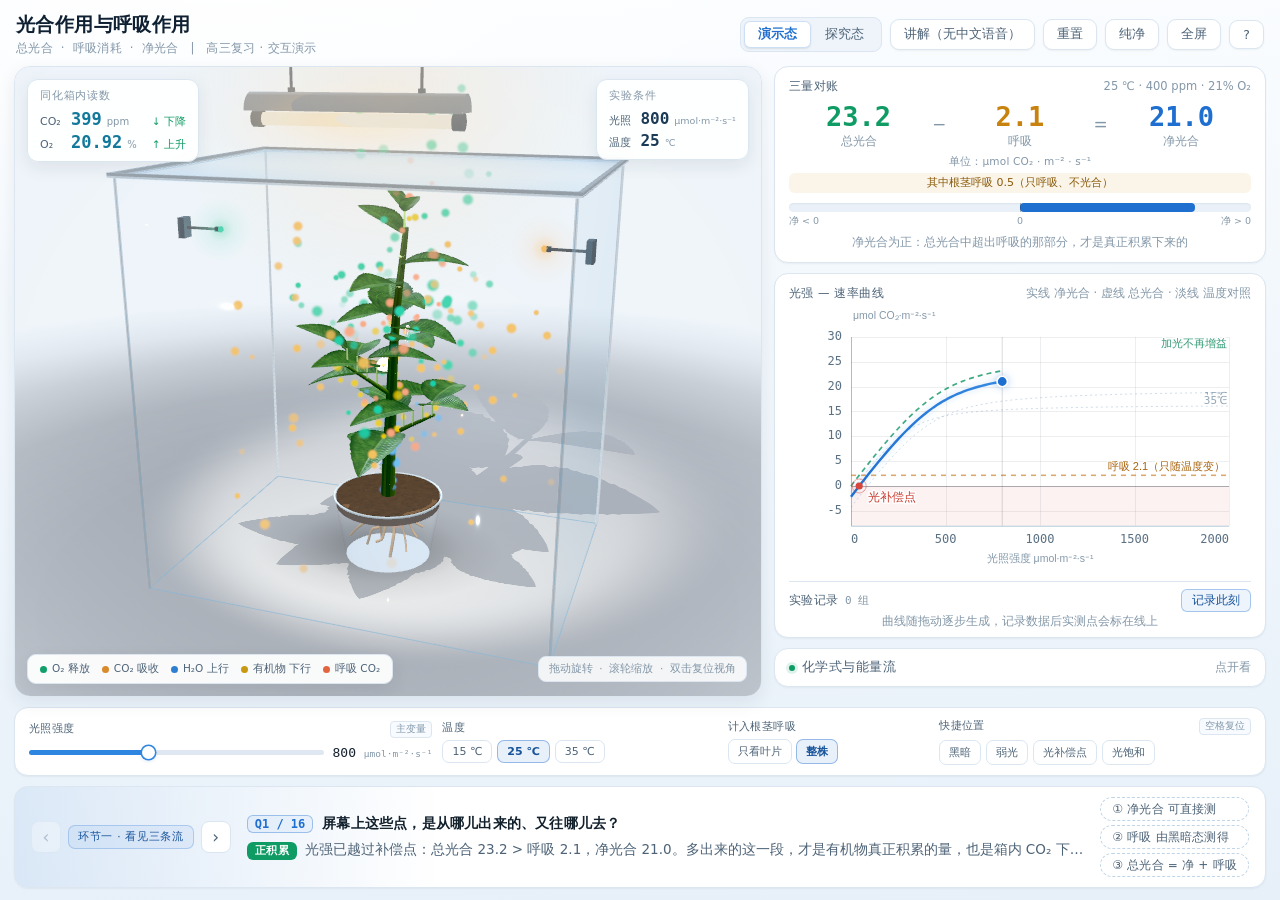
==== commit 6c9ae37d: "语音讲解 + 呼吸水平虚线 + 投影字号放大，并补一份读图指南 1. 语音讲解（80-voice.js）：浏览器自带 speechSynthesis，离线不联网；18 段讲解稿，    切题/记录/展" ====
--- a/index.html
+++ b/index.html
@@ -129,6 +129,41 @@
   background:rgba(255,255,255,.85);padding:5px 10px;border-radius:8px;border:1px solid var(--line);
 }
 
+/* ---------- 语音讲解 ---------- */
+/* 讲解开着时顶栏按钮要有明确的"正在工作"状态，否则老师不知道下一句会不会突然响 */
+.ghost-btn.on{
+  background:rgba(31,111,208,.10);color:var(--blue-d);border-color:rgba(31,111,208,.45);
+  font-weight:600;box-shadow:0 0 0 3px rgba(31,111,208,.08);
+}
+.ghost-btn.speaking::after{
+  content:"";display:inline-block;width:6px;height:6px;border-radius:50%;
+  background:var(--blue);margin-left:6px;vertical-align:middle;
+  animation:vpulse 1.1s ease-in-out infinite;
+}
+@keyframes vpulse{0%,100%{opacity:.35;transform:scale(.8)}50%{opacity:1;transform:scale(1.2)}}
+
+/* 字幕常驻在舞台底部：投影时后排听不清、或本机没装中文语音，都靠它 */
+.vsub{
+  position:absolute;left:50%;bottom:52px;transform:translateX(-50%);
+  z-index:5;display:flex;align-items:flex-start;gap:8px;
+  width:max-content;max-width:min(720px,84%);
+  background:rgba(255,255,255,.965);border:1px solid var(--line2);border-radius:12px;
+  padding:10px 13px;box-shadow:0 10px 26px rgba(16,32,48,.14);
+  backdrop-filter:blur(6px);
+  animation:vsubin .18s ease-out;
+}
+@keyframes vsubin{from{opacity:0;transform:translateX(-50%) translateY(6px)}to{opacity:1;transform:translateX(-50%)}}
+.vsub-dot{
+  width:7px;height:7px;border-radius:50%;background:var(--blue);
+  margin-top:6px;flex:0 0 auto;animation:vpulse 1.1s ease-in-out infinite;
+}
+.vsub-tx{font-size:13.5px;line-height:1.6;color:var(--tx);letter-spacing:.2px}
+.vsub-x{
+  border:0;background:#eef4fa;color:var(--tx2);font-family:var(--sans);
+  font-size:11px;padding:3px 8px;border-radius:6px;cursor:pointer;flex:0 0 auto;margin-top:1px;
+}
+.vsub-x:hover{background:#e2ecf7;color:var(--blue-d)}
+
 /* ---------- side ---------- */
 /* 四行：对账 / 曲线（伸缩）/ 任务（探究态才有）/ 化学式抽屉（常驻，折叠时一行） */
 .side{display:grid;grid-template-rows:auto minmax(0,1fr) auto auto;gap:10px;min-height:0}
@@ -137,23 +172,23 @@
   padding:12px 14px;min-height:0;box-shadow:var(--sh1);
 }
 .p-cap{font-size:11.5px;color:var(--tx2);letter-spacing:.5px;display:flex;align-items:baseline;justify-content:space-between;gap:8px}
-.p-sub{font-size:10.5px;color:var(--tx3);letter-spacing:0}
+.p-sub{font-size:11.5px;color:var(--tx3);letter-spacing:0}
 
 .eqrow{display:flex;align-items:flex-end;justify-content:space-between;gap:4px;margin-top:9px}
 .cell{flex:1;text-align:center}
 .cv{font-family:var(--mono);font-size:27px;font-weight:600;line-height:1.05;font-variant-numeric:tabular-nums;transition:color .2s}
-.cl{font-size:10.5px;color:var(--tx3);margin-top:3px}
+.cl{font-size:11.5px;color:var(--tx3);margin-top:3px}
 .c-gross .cv{color:var(--green)}
 .c-resp .cv{color:var(--amber)}
 .c-net .cv{color:var(--blue)}
 .c-net.neg .cv{color:var(--red)}
 .op{font-size:17px;color:var(--tx3);padding-bottom:15px}
 
-.unit-line{font-size:10px;color:var(--tx3);margin-top:6px;text-align:center;letter-spacing:.2px}
+.unit-line{font-size:10.5px;color:var(--tx3);margin-top:6px;text-align:center;letter-spacing:.2px}
 
 /* 口径切换的唯一定量证据：曲线位移只有 0.47，看图看不出来，只能给数 */
 .split-line{
-  font-size:10px;color:var(--amber-d);margin-top:4px;text-align:center;line-height:1.45;
+  font-size:11px;color:var(--amber-d);margin-top:4px;text-align:center;line-height:1.45;
   background:rgba(200,130,14,.09);border-radius:6px;padding:2px 8px;
 }
 .split-line.leaf{color:var(--blue-d);background:rgba(31,111,208,.075)}
@@ -164,11 +199,11 @@
 .bp-fill{position:absolute;top:0;bottom:0;left:50%;width:0;background:var(--blue);border-radius:4px;transition:background .2s}
 .bp-lab{display:flex;justify-content:space-between;font-size:9.5px;color:var(--tx3);margin-top:3px}
 
-.ledger-note{font-size:10.5px;color:var(--tx3);margin-top:7px;text-align:center;min-height:14px}
+.ledger-note{font-size:11.5px;color:var(--tx3);margin-top:7px;text-align:center;min-height:14px}
 
 .chartp{display:flex;flex-direction:column;padding-bottom:8px}
 #chart{flex:1;width:100%;min-height:150px;display:block;margin-top:6px}
-.chart-foot{font-size:10px;color:var(--tx3);text-align:center;padding-top:2px}
+.chart-foot{font-size:11.5px;color:var(--tx3);text-align:center;padding-top:2px}
 
 .taskp{max-height:190px;overflow:auto}
 .tasklist{margin-top:8px;display:flex;flex-direction:column;gap:6px}
@@ -177,9 +212,9 @@
   background:var(--panel2);border:1px solid transparent;cursor:pointer;transition:.18s;
 }
 .task:hover{background:#eef6fd;border-color:var(--line2)}
-.task .tn{font-family:var(--mono);font-size:11px;color:var(--blue);padding-top:1px}
-.task .tt{font-size:11.5px;color:var(--tx);line-height:1.45}
-.task .td{font-size:10.5px;color:var(--tx3);line-height:1.5;margin-top:2px}
+.task .tn{font-family:var(--mono);font-size:12px;color:var(--blue);padding-top:1px}
+.task .tt{font-size:12.5px;color:var(--tx);line-height:1.45}
+.task .td{font-size:11.5px;color:var(--tx3);line-height:1.5;margin-top:2px}
 .task.done{opacity:.55}
 .task.done .tn{color:var(--tx3)}
 
@@ -195,7 +230,7 @@
   border-radius:14px;transition:background .16s;
 }
 .chem-head:hover{background:#f7fbff}
-.chem-t{font-size:11.5px;color:var(--tx2);letter-spacing:.5px;display:flex;align-items:center;gap:7px}
+.chem-t{font-size:12.5px;color:var(--tx2);letter-spacing:.5px;display:flex;align-items:center;gap:7px}
 .chem-t::before{
   content:"";width:6px;height:6px;border-radius:50%;background:var(--green);
   box-shadow:0 0 0 3px rgba(15,155,100,.13);
@@ -212,10 +247,10 @@
 .cg{padding:7px 0;border-bottom:1px dashed var(--line)}
 .cg:first-child{padding-top:2px}
 .cg.last{border-bottom:0;padding-bottom:2px}
-.cg-h{font-size:11px;font-weight:600;color:var(--blue-d);letter-spacing:.4px;margin-bottom:4px}
-.csub{font-size:9.5px;color:var(--tx3);margin:4px 0 1px;letter-spacing:.3px}
+.cg-h{font-size:12px;font-weight:600;color:var(--blue-d);letter-spacing:.4px;margin-bottom:4px}
+.csub{font-size:10.5px;color:var(--tx3);margin:4px 0 1px;letter-spacing:.3px}
 .fml{
-  font-family:var(--mono);font-size:11.5px;color:var(--tx);line-height:1.72;
+  font-family:var(--mono);font-size:12.5px;color:var(--tx);line-height:1.72;
   letter-spacing:.1px;white-space:nowrap;overflow-x:auto;overflow-y:hidden;
   scrollbar-width:none;
 }
@@ -231,7 +266,7 @@
    线压在 padding 里就会被字压穿（第一版就是这样，箭头横穿"光能·叶绿体"）。 */
 .arw{
   display:inline-block;position:relative;margin:0 9px 1px;padding:0 2px 8px;
-  font-family:var(--sans);font-size:9px;line-height:1.3;color:#7b8fa1;
+  font-family:var(--sans);font-size:9.5px;line-height:1.3;color:#7b8fa1;
   white-space:nowrap;vertical-align:1px;text-align:center;min-width:52px;
 }
 .arw::before{
@@ -243,7 +278,7 @@
   border-left:4.5px solid #a8c0d6;
   border-top:2.5px solid transparent;border-bottom:2.5px solid transparent;
 }
-.cnote{font-size:10px;color:var(--tx2);line-height:1.52;margin-top:4px}
+.cnote{font-size:11px;color:var(--tx2);line-height:1.52;margin-top:4px}
 .cnote b{color:var(--tx);font-weight:600}
 
 /* ---------- controls ---------- */
@@ -327,12 +362,12 @@
 }
 .lb-state{display:flex;align-items:baseline;gap:8px;margin-top:6px;min-width:0}
 .lb-state-tx{
-  font-size:12.5px;color:var(--tx2);line-height:1.5;
+  font-size:13.5px;color:var(--tx2);line-height:1.5;
   overflow:hidden;text-overflow:ellipsis;white-space:nowrap;
 }
 .lb-chips{display:flex;flex-direction:column;gap:4px}
 .chip{
-  font-size:11px;color:var(--tx2);border:1px dashed #c0d5e8;border-radius:20px;
+  font-size:12px;color:var(--tx2);border:1px dashed #c0d5e8;border-radius:20px;
   padding:2.5px 11px;white-space:nowrap;transition:.3s;letter-spacing:.2px;background:#fff;
 }
 .chip.on{
@@ -343,19 +378,19 @@
 /* ---------- 实验记录 ---------- */
 .recstrip{margin-top:7px;border-top:1px solid var(--line);padding-top:7px;flex:0 0 auto}
 .rec-head{display:flex;align-items:center;gap:6px}
-.rec-title{font-size:10.5px;color:var(--tx2);letter-spacing:.5px}
-.rec-count{font-family:var(--mono);font-size:10px;color:var(--tx3);margin-right:auto}
+.rec-title{font-size:11.5px;color:var(--tx2);letter-spacing:.5px}
+.rec-count{font-family:var(--mono);font-size:11px;color:var(--tx3);margin-right:auto}
 .rec-btn{
   border:1px solid rgba(31,111,208,.35);background:rgba(31,111,208,.08);color:var(--blue-d);
-  font-family:var(--sans);font-size:10.5px;padding:3px 9px;border-radius:6px;cursor:pointer;transition:.16s;
+  font-family:var(--sans);font-size:11.5px;padding:3px 10px;border-radius:6px;cursor:pointer;transition:.16s;
 }
 .rec-btn:hover{background:rgba(31,111,208,.16)}
 .rec-btn.ghost{border-color:var(--line);background:#fff;color:var(--tx3)}
 .rec-btn.ghost:hover{color:var(--tx2);background:#f4f9fe}
 .rec-body{max-height:76px;overflow:auto;margin-top:5px}
 .recstrip.empty .rec-body,.recstrip.empty .rec-btn.ghost{display:none}
-.rec-empty{font-size:10px;color:var(--tx3);line-height:1.55}
-.rec-table{width:100%;border-collapse:collapse;font-family:var(--mono);font-size:10px}
+.rec-empty{font-size:11px;color:var(--tx3);line-height:1.55}
+.rec-table{width:100%;border-collapse:collapse;font-family:var(--mono);font-size:11.5px}
 .rec-table th{
   font-weight:500;color:var(--tx3);text-align:right;padding:2px 4px;
   border-bottom:1px solid var(--line);position:sticky;top:0;background:#fff;
@@ -430,6 +465,7 @@
         <button data-mode="demo" class="on">演示态</button>
         <button data-mode="lab">探究态</button>
       </div>
+      <button class="ghost-btn" id="btnVoice" title="语音讲解（V）：开启后切题、记录、展开化学式都会自动朗读">讲解</button>
       <button class="ghost-btn" id="btnReset" title="回到教材标准状态（空格）">重置</button>
       <button class="ghost-btn" id="btnPure" title="隐藏所有面板，只留植株（H）">纯净</button>
       <button class="ghost-btn" id="btnFull" title="全屏（F）">全屏</button>
@@ -481,6 +517,13 @@
       </div>
 
       <div class="stage-hint">拖动旋转 &nbsp;·&nbsp; 滚轮缩放 &nbsp;·&nbsp; 双击复位视角</div>
+
+      <!-- 语音字幕：投影时后排听不清也要看得见；本机没装中文语音时它就是唯一出口 -->
+      <div class="vsub" id="vsub" hidden>
+        <span class="vsub-dot"></span>
+        <span class="vsub-tx" id="vsubTx"></span>
+        <button class="vsub-x" id="vsubStop" title="停止朗读（Esc）">停止</button>
+      </div>
     </section>
 
     <aside class="side">
@@ -713,6 +756,7 @@
       <li><b>↑ ↓</b>：调光强，按住 Shift 走大步。投影时不用去够滑杆。</li>
       <li><b>R</b>：记录此刻的读数，实测点会标到曲线上。</li>
       <li><b>C</b>：展开 / 收起「化学式与能量流」（光合与呼吸的方程式、三阶段、2870 kJ 与 1161 kJ）。</li>
+      <li><b>V</b>：开 / 关语音讲解。开启后，切题、记录、展开化学式都会自动朗读对应的一小段；<b>Esc</b> 立即停。</li>
       <li><b>H</b>：纯净模式，隐藏全部面板只留植株；再按一次恢复。</li>
       <li><b>F</b>：全屏。<b>空格</b>：回到教材标准状态（800、25 ℃、400 ppm、21% O₂）。</li>
       <li><b>拖动 / 滚轮 / 双击</b>：旋转 / 缩放 / 回到初始视角。</li>
@@ -2996,7 +3040,8 @@
   net2: '#63b3ff',
   netGlow: 'rgba(63,148,232,0.30)',
   resp: 'rgba(196,116,18,0.85)',
-  respLab: '#b06a10',
+  respLine: 'rgba(196,116,18,0.62)',
+  respLab: '#a8620d',
   neg: '#d9453a',
   negLab: '#c93a2e',
   sat: 'rgba(16,150,99,0.95)',
@@ -3019,7 +3064,8 @@
   if (typeof drawChart === 'function') drawChart();
 }
 
-const CP = { l: 50, r: 18, t: 24, b: 38 };
+/* 边距按"投影可读"重新配：刻度 12px、轴标题 10.5px，左边要放得下两位数字 */
+const CP = { l: 62, r: 22, t: 30, b: 48 };
 
 function netOf(I, T, C, O, whole) {
   return grossAt(I, T, C, O) - respAt(T, whole);
@@ -3073,7 +3119,12 @@
   /* --- 网格 --- */
   cctx.strokeStyle = CH.grid;
   cctx.lineWidth = 1;
-  const yStep = (yMax - yMin) > 40 ? 10 : 5;
+  /* 刻度密度跟着可用高度走。
+     12px 的刻度字号在 1440×900 上 5 一格正好；换到 1280×800 的投影仪，
+     画布只有百来像素高，5 一格就挤成一条黑杠（实测数字互相压住）。
+     这里按"每格至少 15px"反推步长，小屏自动变成 10 一格。 */
+  let yStep = 5;
+  while (yStep < 20 && plotH / ((yMax - yMin) / yStep) < 15) yStep += 5;
   for (let v = Math.ceil(yMin / yStep) * yStep; v <= yMax; v += yStep) {
     const y = Math.round(yOf(v)) + 0.5;
     cctx.beginPath(); cctx.moveTo(plotL, y); cctx.lineTo(plotR, y); cctx.stroke();
@@ -3100,28 +3151,29 @@
 
   /* --- 坐标刻度 --- */
   cctx.fillStyle = CH.tick;
-  cctx.font = '10px ui-monospace,Consolas,monospace';
+  cctx.font = '12px ui-monospace,Consolas,monospace';
   cctx.textAlign = 'right'; cctx.textBaseline = 'middle';
   for (let v = Math.ceil(yMin / yStep) * yStep; v <= yMax; v += yStep) {
     if (Math.abs(v) < 0.01) continue;
-    cctx.fillText(String(v), plotL - 7, yOf(v));
-  }
-  cctx.fillText('0', plotL - 7, yZero);
-
+    cctx.fillText(String(v), plotL - 9, yOf(v));
+  }
+  cctx.fillText('0', plotL - 9, yZero);
+
+  cctx.font = '12px ui-monospace,Consolas,monospace';
   cctx.textBaseline = 'top';
   for (let i = 0; i <= 4; i++) {
     const xp = plotL + (i / 4) * plotW;
     cctx.textAlign = i === 0 ? 'left' : (i === 4 ? 'right' : 'center');
-    cctx.fillText(String(Math.round(PHYS.iMax * i / 4)), xp, plotB + 6);
+    cctx.fillText(String(Math.round(PHYS.iMax * i / 4)), xp, plotB + 8);
   }
   cctx.textAlign = 'center';
   cctx.fillStyle = CH.axisLab;
-  cctx.font = '9px "PingFang SC","Microsoft YaHei",sans-serif';
-  cctx.fillText('光照强度 μmol·m⁻²·s⁻¹', (plotL + plotR) / 2, plotB + 20);
+  cctx.font = '10.5px "PingFang SC","Microsoft YaHei",sans-serif';
+  cctx.fillText('光照强度 μmol·m⁻²·s⁻¹', (plotL + plotR) / 2, plotB + 28);
 
   cctx.textAlign = 'left'; cctx.textBaseline = 'top';
   cctx.fillStyle = CH.axisLab;
-  cctx.fillText('μmol CO₂·m⁻²·s⁻¹', plotL + 2, 3);
+  cctx.fillText('μmol CO₂·m⁻²·s⁻¹', plotL + 2, 4);
 
   /* --- 温度对照鬼影线（演示态） --- */
   if (State.mode === 'demo') {
@@ -3143,7 +3195,7 @@
       cctx.setLineDash([]);
       const vEnd = netOf(PHYS.iMax, T, State.C, State.O, State.whole);
       cctx.fillStyle = CH.ghostLab;
-      cctx.font = '9px ui-monospace,Consolas,monospace';
+      cctx.font = '11px ui-monospace,Consolas,monospace';
       cctx.textAlign = 'right'; cctx.textBaseline = 'middle';
       haloText(T + '℃', plotR - 2, yOf(vEnd) + (T > State.T ? 9 : -9));
     }
@@ -3156,9 +3208,11 @@
   cctx.rect(plotL - 2, plotT - 8, revealX - plotL + 2, plotH + 16);
   cctx.clip();
 
+  /* 采样点数：三条线共用，保证带子和描边严丝合缝 */
+  const N = 110;
+
   /* 总光合（虚线） */
   cctx.beginPath();
-  const N = 110;
   for (let i = 0; i <= N; i++) {
     const I = (i / N) * PHYS.iMax;
     const v = grossAt(I, State.T, State.C, State.O);
@@ -3191,31 +3245,38 @@
   cctx.shadowBlur = 0;
   cctx.restore();
 
-  /* --- 呼吸间距标注（在当前光强处） --- */
+  /* --- 呼吸值：一条贯穿全图的水平虚线 ---
+     全图最容易误读的地方就在这里。呼吸速率只由温度决定，与光强毫无关系，
+     所以在这张"速率—光强"图上它是一条水平线，而不是一条随光强上升的曲线。
+     以前只在当前光强处标了一段两曲线间距（一个竖线 + "呼吸"），
+     学生（和听课的老师）会把它读成"呼吸随光强在变大"。
+     画出水平线之后，"呼吸只随温度变"这件事才有参照物。
+     附带一个很好用的课堂巧合：这条线在 I 略大于 40 处穿过绿虚线，
+     而那正是光补偿点——总光合刚好追平呼吸的地方，三者同一个横坐标。 */
+  const respNow = respAt(State.T, State.whole);
+  const yResp = yOf(respNow);
+  if (yResp > plotT + 2 && yResp < plotB - 2) {
+    cctx.strokeStyle = CH.respLine;
+    cctx.lineWidth = 1.6;
+    cctx.setLineDash([5, 5]);
+    cctx.beginPath();
+    cctx.moveTo(plotL, yResp); cctx.lineTo(plotR, yResp);
+    cctx.stroke();
+    cctx.setLineDash([]);
+    cctx.fillStyle = CH.respLab;
+    cctx.font = '11px "PingFang SC",sans-serif';
+    cctx.textAlign = 'right'; cctx.textBaseline = 'bottom';
+    haloText('呼吸 ' + fmt(respNow, 1) + '（只随温度变）', plotR - 4, yResp - 3);
+  }
+
+  /* 工作点只留竖十字与圆点。
+     这里曾经还有一个"间距双箭头 + 呼吸"的小标注：2.1 在这根轴上只有约 11 px，
+     而圆点直径 12 px，箭头被整个吃掉；把引线挪到圆点左边之后又读成一个小方块。
+     信息已经由上面那条水平虚线（值和"只随温度变"）＋ 右栏的三量对账
+     （总光合 − 呼吸 = 净光合）两处承担，图上不再重复。 */
   const curI = State.I;
   const gNow = grossAt(curI, State.T, State.C, State.O);
-  const nNow = gNow - respAt(State.T, State.whole);
-  if (curI > 30) {
-    const x = xOf(curI);
-    const y1 = yOf(nNow), y2 = yOf(gNow);
-    cctx.strokeStyle = CH.resp;
-    cctx.lineWidth = 1;
-    cctx.setLineDash([3, 3]);
-    cctx.beginPath();
-    cctx.moveTo(x, y1); cctx.lineTo(x, y2);
-    cctx.stroke();
-    cctx.setLineDash([]);
-    cctx.beginPath();
-    cctx.moveTo(x - 3, y1); cctx.lineTo(x + 3, y1);
-    cctx.moveTo(x - 3, y2); cctx.lineTo(x + 3, y2);
-    cctx.stroke();
-    if (Math.abs(y2 - y1) > 14) {
-      cctx.fillStyle = CH.respLab;
-      cctx.font = '9px "PingFang SC",sans-serif';
-      cctx.textAlign = 'left'; cctx.textBaseline = 'middle';
-      haloText('呼吸', x + 5, (y1 + y2) / 2);
-    }
-  }
+  const nNow = gNow - respNow;
 
   /* --- 光补偿点 --- */
   if (State.comp !== null && State.comp <= State.maxI) {
@@ -3230,7 +3291,7 @@
     cctx.arc(x, y, 7, 0, 6.2832);
     cctx.stroke();
     cctx.fillStyle = CH.negLab;
-    cctx.font = '9.5px "PingFang SC",sans-serif';
+    cctx.font = '11.5px "PingFang SC",sans-serif';
     /* 补偿点几乎都贴着左边（≈40），标签放在零点线**下方**——那里是负值区的
        空白，曲线不经过；放上方会和起步段的曲线压在一起。 */
     cctx.textAlign = 'left'; cctx.textBaseline = 'top';
@@ -3245,7 +3306,7 @@
     cctx.fillStyle = CH.sat;
     cctx.fill();
     cctx.fillStyle = CH.satLab;
-    cctx.font = '9.5px "PingFang SC",sans-serif';
+    cctx.font = '11.5px "PingFang SC",sans-serif';
     cctx.textAlign = 'center';
     const above = y > plotT + 42;
     cctx.textBaseline = above ? 'bottom' : 'top';
@@ -3279,9 +3340,9 @@
       cctx.stroke();
       if (same && REC.pts.length <= 8) {
         cctx.fillStyle = CH.note;
-        cctx.font = '8px "PingFang SC",sans-serif';
+        cctx.font = '9.5px "PingFang SC",sans-serif';
         cctx.textAlign = 'center'; cctx.textBaseline = 'bottom';
-        cctx.fillText(String(i + 1), px, py - 5);
+        cctx.fillText(String(i + 1), px, py - 6);
       }
     }
   }
@@ -3289,9 +3350,9 @@
   /* 脚注：把"点为什么不动、灰点是什么"一句话说清 */
   if (offCond) {
     cctx.fillStyle = CH.ghostLab;
-    cctx.font = '9px "PingFang SC",sans-serif';
+    cctx.font = '10px "PingFang SC",sans-serif';
     cctx.textAlign = 'right'; cctx.textBaseline = 'bottom';
-    cctx.fillText('灰点 = 其他条件测得', plotR - 2, plotT - 3);
+    cctx.fillText('灰点 = 其他条件测得', plotR - 2, plotT - 4);
   }
   if (typeof chartFootEl !== 'undefined' && chartFootEl) {
     chartFootEl.textContent = offCond
@@ -3321,17 +3382,18 @@
 
   /* --- 区域注释 --- */
   if (State.comp !== null && State.comp > 260) {
-    cctx.fillStyle = 'rgba(201,58,46,0.70)';
-    cctx.font = '9px "PingFang SC",sans-serif';
+    cctx.fillStyle = 'rgba(201,58,46,0.78)';
+    cctx.font = '10.5px "PingFang SC",sans-serif';
     cctx.textAlign = 'left'; cctx.textBaseline = 'middle';
     cctx.fillText('净光合 < 0', plotL + 6, yZero + 12);
   }
   if (State.sat !== null) {
-    cctx.fillStyle = 'rgba(14,138,92,0.72)';
-    cctx.font = '9px "PingFang SC",sans-serif';
-    cctx.textAlign = 'center'; cctx.textBaseline = 'top';
-    const sx = (xOf(State.sat) + plotR) / 2;
-    if (plotR - xOf(State.sat) > 46) haloText('加光不再增益', sx, plotT + 2);
+    cctx.fillStyle = 'rgba(14,138,92,0.85)';
+    cctx.font = '10.5px "PingFang SC",sans-serif';
+    /* 靠右上角独立成一行：这一带（25 以上、饱和点右侧）是全图唯一常年空着的区域，
+       放在曲线下方会和"呼吸"那条水平线的标签撞在一起。 */
+    cctx.textAlign = 'right'; cctx.textBaseline = 'top';
+    if (plotR - xOf(State.sat) > 60) haloText('加光不再增益', plotR - 2, plotT + 2);
   }
 }
 
@@ -3650,6 +3712,9 @@
   if (hint) hint.textContent = open ? '收起' : '点开看';
   requestAnimationFrame(resizeChart);
   setTimeout(resizeChart, 60);
+  /* 语音层：只在"展开"时讲一次，收起不读，免得反复啰嗦。
+     80-voice.js 后加载，首屏这里拿不到它，用 typeof 兜一下。 */
+  if (open && typeof window.sayCue === 'function') window.sayCue('chem');
 }
 if (btnChem) btnChem.addEventListener('click', toggleChem);
 
@@ -3827,6 +3892,12 @@
   });
 }
 
+/* 语音讲解的"叫号"入口。80-voice.js 在最后加载，所以首屏调用时它还不存在，
+   这里统一兜一层：没有语音层就静默跳过，课件本身照常工作。 */
+function cue(key) {
+  if (typeof window.sayCue === 'function') { try { window.sayCue(key); } catch (e) { } }
+}
+
 function setQ(i, silent) {
   qIndex = clamp(i, 0, QUESTIONS.length - 1);
   const item = QUESTIONS[qIndex];
@@ -3838,6 +3909,8 @@
   QE.prev.disabled = qIndex === 0;
   QE.next.disabled = qIndex === QUESTIONS.length - 1;
   paintChips();
+  /* silent 是程序内部复位（URL 读参、开场落位），不读，否则一进页面连念两段 */
+  if (!silent) cue('q' + (qIndex + 1));
 }
 
 function stepQ(d) { setQ(qIndex + d); }
@@ -3906,6 +3979,7 @@
   });
   renderRec();
   drawChart();
+  cue('record');
 }
 
 function clearRec() {
@@ -4009,6 +4083,270 @@
   setPure: setPure
 };
 
+/* ---- 80-voice.js ---- */
+/* =========================================================
+   80 · 语音讲解（离线）
+   ---------------------------------------------------------
+   课上真正的痛点：老师一边讲一边操作鼠标，手不够用；
+   学生自己复习时，光看文字又抓不住重点。
+   这里用浏览器**自带**的语音合成（speechSynthesis），
+   不联网、不调云服务，符合"双击即开、教室断网也能用"的前提。
+
+   设计上三条：
+   ① 默认**关**。教室突然出声很尴尬，必须老师主动点开。
+   ② 开启后"跟着操作走"：切题、记录、展开化学式，各自读对应的那段，
+      不需要老师再去点一次播放。
+   ③ 全程有字幕。一是投影时后排听不清，二是万一机器没装中文语音，
+      功能降级成字幕，课照样能上——这是必须留的后路。
+   ========================================================= */
+'use strict';
+
+(function () {
+
+  /* ---------- 讲解稿 ----------
+     语气按"老师当堂讲话"写，不是念课文：
+     短句、有停顿、每段只推进一个结论。
+     数字尽量写成口语（"两个多"），因为 TTS 念 "2.1" 常常吞掉小数点。 */
+  var SCRIPT = {
+    q1: '先别急着说光合作用。屏幕上其实是五条流：氧气往上飘，是叶片放出来的；'
+      + '二氧化碳往下沉，被叶子吸进去；水从根沿着茎往上走；有机物从叶子往下走；'
+      + '还有一条从整株往外冒的二氧化碳，那是呼吸。方向都不一样，说明这是两件事。',
+    q2: '在光合，它也在呼吸。光下它一边造有机物，一边还在烧有机物，两件事同时开，谁也不停。'
+      + '你把灯关掉，光合停了，呼吸不停。右边那个负号就是证据。',
+    q3: '不能。传感器测到的是净值，是箱子里真正少掉的那一部分。'
+      + '制造出来的总量里，有一份当场就被呼吸吃掉了，你根本看不见。要算总账，必须把被吃掉的那份加回去。',
+    q4: '光也是光合的原料，没有光，光反应停，整条链子就断了，所以总光合是零。'
+      + '但呼吸不靠光，它烧的是现成的有机物，所以照常进行，读数还是负的两个多。',
+    q5: '对应的是箱内二氧化碳在升高。因为此刻植物放出的比吸收的多，多出来的就堆在箱子里。'
+      + '负号不代表没有光合，只代表支出大于收入。',
+    q6: '因为它造得还不够多。光太弱，总光合还追不上呼吸，净值仍然是负的，箱子当然继续升。'
+      + '等光强越过补偿点，读数才会停住，然后往回走。',
+    q7: '因为两笔账正好抵平：造多少、烧多少，一样多。植物在忙，只是进出相等，'
+      + '所以传感器看不出变化。这个光强，就叫光补偿点。',
+    q8: '零线附近那一小段。曲线穿过零线的地方，读数不动。注意，不是植物停了，是两件事打平了。',
+    q9: '会移动。温度升到三十五度，呼吸按十度翻倍的规律涨上去，支出变大，'
+      + '要更多的光才追得平，所以补偿点往右移。记住一句：补偿点由呼吸决定，呼吸由温度决定。',
+    q10: '因为瓶颈换了。光已经够多，卡住它的是暗反应的速度，是酶的数量和二氧化碳的供应。'
+      + '再加光，多出来的那部分用不上，只会变成热。',
+    q11: '没有停。两条曲线之间的高度差一直存在，那个差就是呼吸。'
+      + '你把光开到最大，呼吸还是两个多，一点没变。呼吸只看温度，不看光。',
+    q12: '黑暗里总光合是零，净光合等于零减呼吸，也就是负的呼吸。'
+      + '所以黑瓶测到的那个数，直接就是呼吸速率，不用换算。',
+    q13: '白瓶测到的还是净值，光合减呼吸。黑瓶就算放在光下也没用，它照样只呼吸。'
+      + '两个一减，呼吸被抵消掉，剩下的才是总光合。',
+    q14: '没有一种方法能直接测到总光合。黑白瓶、半叶法、叶圆片上浮，测到的都是净值，'
+      + '只是有的顺带把呼吸也测了，可以相减还原。总光合永远是算出来的。',
+    q15: '低下去的是根和茎的呼吸。它们只呼吸、不光合，只花钱不挣钱，'
+      + '所以整株的净收入一定比叶片少。差的那一块，就是这部分呼吸。',
+    q16: '题干写植物，就是整株；写叶片，才是叶片。这两个数不一样，差的就是根茎呼吸。'
+      + '做题时先圈出主语，再看它问的是净光合还是总光合。',
+
+    record: '记下一组。这一点的光强和净值已经钉在曲线上了，等一下你拖到别处，它不会跟着动。'
+      + '测出来的东西，不该随条件改。',
+    chem: '这里可以把方程式摊开看。光合的还原氢写 NADPH，呼吸写 [H]，别混。'
+      + '能量那两个数字要背：两千八百七十千焦，其中一千一百六十一千焦存进了 ATP。',
+  };
+
+  /* ---------- 状态 ---------- */
+  var S = {
+    on: false,
+    ready: false,
+    voice: null,
+    rate: 0.95,
+    cur: null,
+    timer: 0
+  };
+
+  var synth = (typeof window !== 'undefined' && window.speechSynthesis) ? window.speechSynthesis : null;
+
+  /* ---------- DOM ---------- */
+  var btn = null, sub = null, subTx = null, subStop = null;
+  var curQ = function () {
+    return (typeof window.__lesson !== 'undefined' && window.__lesson.index) ? window.__lesson.index() : 0;
+  };
+
+  function buildUI() {
+    btn = document.getElementById('btnVoice');
+    sub = document.getElementById('vsub');
+    subTx = document.getElementById('vsubTx');
+    subStop = document.getElementById('vsubStop');
+    if (subStop) subStop.addEventListener('click', function () { stop(); });
+    /* 「记录此刻」「化学式」的朗读由 60/70 里的 sayCue 发出，
+       这里不再重复挂监听，否则一次点击会被读两遍。 */
+    if (btn) btn.addEventListener('click', function () {
+      if (S.on) { setOn(false); }
+      else if (!S.ready) {
+        /* 没装中文语音时不要假装能读：说出实情，然后把字幕这条路接上。
+           注意 S.on 仍然是 true —— 讲解是"开着"的，只是发声降级成字幕。 */
+        setOn(true, true);
+        setSub('本机没有可用的中文语音，讲解改用字幕：切题、记录、展开化学式时会显示对应讲解。');
+        clearTimeout(S.timer);
+        S.timer = setTimeout(function () { if (!S.cur) setSub(''); }, 6000);
+      } else {
+        setOn(true);
+      }
+    });
+  }
+
+  /* ---------- 语音选择 ---------- */
+  function pickVoice() {
+    if (!synth) return;
+    var vs;
+    try { vs = synth.getVoices() || []; } catch (e) { vs = []; }
+    if (!vs.length) return;                       /* 还没有加载完，等 voiceschanged */
+    var zh = [];
+    for (var i = 0; i < vs.length; i++) {
+      if (/^zh/i.test(vs[i].lang || '')) zh.push(vs[i]);
+    }
+    if (!zh.length) {
+      S.ready = false;
+      if (btn) {
+        btn.title = '本机未安装中文语音包；讲解将以字幕形式显示';
+      }
+      paintBtn();
+      return;
+    }
+    var pref = ['Xiaoxiao', 'Huihui', 'Yaoyao', 'Kangkang', 'Female', '女'];
+    S.voice = zh[0];
+    for (var k = 0; k < pref.length; k++) {
+      for (var j = 0; j < zh.length; j++) {
+        if ((zh[j].name || '').indexOf(pref[k]) >= 0) { S.voice = zh[j]; k = pref.length; break; }
+      }
+    }
+    S.ready = true;
+    if (btn) {
+      btn.title = '语音讲解（V）· 当前音色：' + S.voice.name;
+    }
+    paintBtn();
+  }
+  if (synth) {
+    pickVoice();
+    if (synth.addEventListener) synth.addEventListener('voiceschanged', pickVoice);
+    else synth.onvoiceschanged = pickVoice;
+    /* 有些实现首次 getVoices 为空，隔一会儿再试一次 */
+    setTimeout(pickVoice, 400);
+  }
+
+  /* ---------- 字幕 ---------- */
+  function setSub(txt) {
+    if (!sub || !subTx) return;
+    if (txt) {
+      subTx.textContent = txt;
+      sub.hidden = false;
+    } else {
+      sub.hidden = true;
+      subTx.textContent = '';
+    }
+  }
+
+  function stop() {
+    if (synth) { try { synth.cancel(); } catch (e) { } }
+    S.cur = null;
+    clearTimeout(S.timer);
+    setSub('');
+    if (btn && S.on) btn.classList.remove('speaking');
+  }
+
+  /* ---------- 朗读 ---------- */
+  function say(key) {
+    var txt = SCRIPT[key];
+    if (!txt) return;
+    /* 字幕永远给：即使语音可用，后排也要看得见 */
+    setSub(txt);
+    S.cur = key;
+    if (!S.ready || !synth) return;
+
+    try { synth.cancel(); } catch (e) { }
+    var u = new SpeechSynthesisUtterance(txt);
+    u.lang = 'zh-CN';
+    if (S.voice) u.voice = S.voice;
+    u.rate = S.rate;
+    u.pitch = 1.0;
+    u.onend = function () {
+      if (S.cur !== key) return;                 /* 已被新的朗读顶掉 */
+      setSub('');
+      S.cur = null;
+      if (btn) btn.classList.remove('speaking');
+    };
+    u.onerror = function () {
+      /* 语音报错不影响上课：字幕已经显示了 */
+      if (btn) btn.classList.remove('speaking');
+    };
+    if (btn) btn.classList.add('speaking');
+    /* 同一时刻只留一条，避免"上一句还没念完就切题"叠音 */
+    setTimeout(function () { try { synth.speak(u); } catch (e) { } }, 30);
+  }
+
+  /* 按钮文字只有一个来源，免得三处各写一套、状态对不上 */
+  function paintBtn() {
+    if (!btn) return;
+    btn.classList.toggle('on', S.on);
+    btn.textContent = S.on ? (S.ready ? '讲解中' : '讲解中（字幕）')
+                           : (S.ready ? '讲解' : '讲解（无中文语音）');
+  }
+
+  function setOn(v, silent) {
+    S.on = !!v;
+    paintBtn();
+    if (!S.on) {
+      /* 关掉时若正在读，直接掐掉；字幕也收起来 */
+      if (S.cur) stop();
+      else setSub('');
+    } else if (!silent) {
+      say('q' + (curQ() + 1));
+    }
+    try { localStorage.setItem('ps_voice_on', S.on ? '1' : '0'); } catch (e) { }
+  }
+
+  /* ---------- 把"操作"接上讲解 ----------
+     早先的做法是在 window 上包一层 setQ / recordPoint / toggleChem。
+     这个办法靠不住：60/70 里的按钮和键盘回调拿的是**局部函数引用**，
+     外层 patch 改不到它们，于是"点按钮会读、按方向键不读"。
+     现在反过来——由操作侧主动叫号（60-ui / 70-lesson 里调 window.sayCue），
+     一条路径只发一次，不会叠音，也不会漏。 */
+  window.sayCue = function (key) {
+    if (!S.on) return;
+    say(key);
+  };
+
+  /* ---------- 键位 ---------- */
+  document.addEventListener('keydown', function (e) {
+    if (e.ctrlKey || e.metaKey || e.altKey) return;
+    var ae = document.activeElement;
+    if (ae && (ae.tagName === 'TEXTAREA' || (ae.tagName === 'INPUT' && ae.type !== 'range'))) return;
+    var k = e.key;
+    if (k === 'v' || k === 'V') {
+      if (S.on) setOn(false); else setOn(true);
+    }
+    /* 空格在本页是"复位"，所以停止用 Esc —— 上课掐掉一句读错的话要够快 */
+    else if (k === 'Escape') { if (S.cur) stop(); }
+  });
+
+  /* ---------- 启动 ---------- */
+  buildUI();
+  /* buildUI 之前 pickVoice 可能已经跑过一轮（那时 button 还没接上），
+     这里补一次重绘，把音色名和按钮文字对齐。 */
+  paintBtn();
+  if (btn && S.voice) btn.title = '语音讲解（V）· 当前音色：' + S.voice.name;
+  /* 上次开着就还开着：老师一般一节课都开着，不想每页都点一次 */
+  try {
+    if (localStorage.getItem('ps_voice_on') === '1') {
+      setTimeout(function () { setOn(true, true); }, 600);
+    }
+  } catch (e) { }
+
+  /* 暴露给验证脚本 */
+  window.__voice = {
+    on: function () { return S.on; },
+    ready: function () { return S.ready; },
+    voiceName: function () { return S.voice ? S.voice.name : ''; },
+    say: say,
+    stop: stop,
+    texts: function () { return Object.keys(SCRIPT); },
+    current: function () { return S.cur; }
+  };
+})();
+
 </script>
 </body>
 </html>
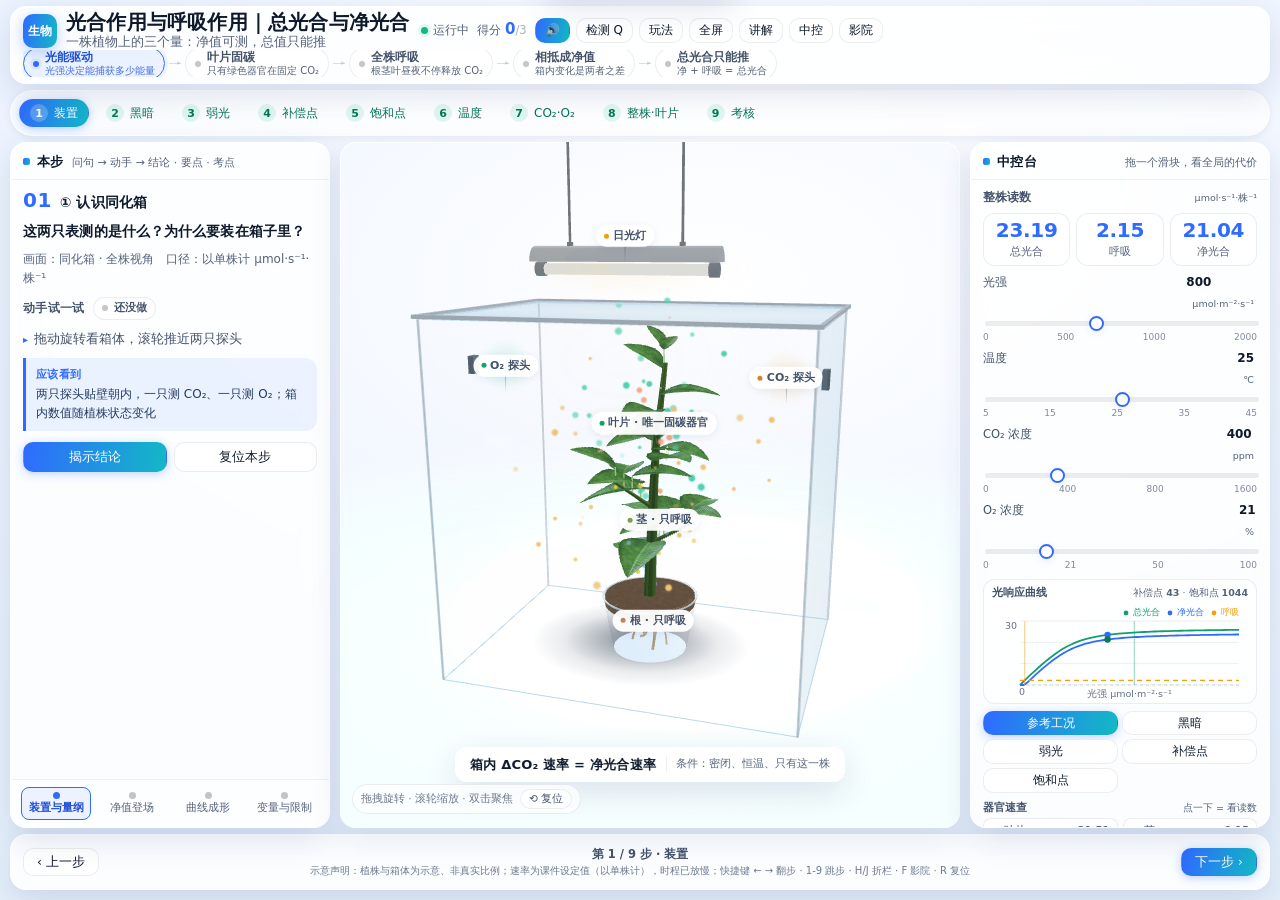
==== commit e8c43176: "v2.1 教学驾驶舱：九步机制线 + 白手套点选 + 器官级读数，旧版归档至 /legacy/ 按「高中生物 3D 课件」技能 v1.3.0 全量重制，科学部分沿用并加固。  课件 - 单文件离线 p" ====
--- a/index.html
+++ b/index.html
@@ -2,907 +2,1701 @@
 <html lang="zh-CN">
 <head>
 <meta charset="utf-8">
-<meta name="viewport" content="width=device-width,initial-scale=1">
-<title>光合作用与呼吸作用 · 总光合与净光合</title>
-<style>
-*{box-sizing:border-box;margin:0;padding:0}
-
+<meta name="viewport" content="width=device-width, initial-scale=1, viewport-fit=cover">
+<title>光合作用与呼吸作用 · 总光合与净光合（教学驾驶舱）</title>
+<!--
+  单文件离线课件 · 教学驾驶舱版式
+  three.js r149 全量内联（源文件 libs/three.min.js），无 CDN 兜底：
+  离线双击即开是硬要求，任何外链都会让课堂断网时白屏，所以这里不做 CDN fallback。
+-->
+<style>@charset "utf-8";
 /* =========================================================
-   配色：白 + 蓝（教学投影）
-   三条语义色全站统一，和 3D 粒子流、曲线图、图例完全对齐：
-     总光合 = 绿 / 呼吸 = 琥珀 / 净光合 = 蓝 / 负值 = 红
-   浅底上所有"半透明白"的叠加全部换成"淡蓝灰"，
-   否则在白卡片上等于没画。
+   玻璃拟态教学驾驶舱 · 主题层
+   ---------------------------------------------------------
+   浅色 3D 场景 + 悬浮玻璃面板 + 顶部因果链 + 左侧本步脚本
+   + 右侧中控台 + 底部步骤条。禁止大面积深色。
    ========================================================= */
+
 :root{
-  --bg0:#f7fbff;
-  --bg1:#eaf2fa;
-  --panel:#ffffff;
-  --panel2:#f6fafe;
-  --line:#dbe6f1;
-  --line2:#c0d5e8;
-  --tx:#16232f;
-  --tx2:#4d6377;
-  --tx3:#8397a8;
-  --green:#0f9b64;
-  --green-d:#0a6d47;
-  --amber:#c8820e;
-  --amber-d:#8a5a0a;
-  --cyan:#12799c;
-  --blue:#1f6fd0;
-  --blue-d:#17539b;
-  --red:#d9453a;
-  --mono:ui-monospace,"Cascadia Mono",Consolas,"SF Mono",Menlo,monospace;
-  --sans:"PingFang SC","Microsoft YaHei","Hiragino Sans GB","Source Han Sans SC",system-ui,sans-serif;
-  --sh1:0 1px 2px rgba(22,35,47,.05);
-  --sh2:0 6px 18px rgba(22,35,47,.08);
-}
-
+  --font:"PingFang SC","Microsoft YaHei","Noto Sans CJK SC","Source Han Sans SC","Hiragino Sans GB",system-ui,sans-serif;
+  --num:"SF Pro Display","DIN Alternate","Helvetica Neue","PingFang SC",system-ui,sans-serif;
+
+  /* 玻璃面板 */
+  --glass:rgba(255,255,255,.84);
+  --glass-bar:rgba(255,255,255,.72);
+  --glass-2:rgba(255,255,255,.76);
+  --glass-back:rgba(255,255,255,.95);
+  --glass-solid:rgba(255,255,255,.92);
+  --glass-blur:blur(12px) saturate(150%);
+  --glass-edge:1px solid rgba(255,255,255,.75);
+  --glass-glow:inset 0 1px 0 rgba(255,255,255,.9);
+
+  /* 阴影与描边 */
+  --shadow-1:0 2px 8px rgba(30,50,110,.08);
+  --shadow-2:0 10px 32px rgba(30,50,110,.14);
+  --tint:#F3F7FF;
+  --line:rgba(14,26,43,.08);
+  --line-2:rgba(14,26,43,.25);
+  --line-soft:rgba(14,26,43,.06);
+
+  /* 文字 */
+  --ink:#0E1A2B; --ink2:#43526A; --ink3:#56627A;
+
+  /* 主色 / 状态色 */
+  --sci:#2F6BFF; --cyan:#13B8C6; --violet:#7C5CFF;
+  --grad:linear-gradient(100deg,#2F6BFF 0%,#13B8C6 100%);
+  --grad-soft:linear-gradient(100deg,rgba(47,107,255,.12) 0%,rgba(19,184,198,.12) 100%);
+  --ok:#10B981; --warn:#F59E0B; --bad:#EF4444;
+  --heat:linear-gradient(90deg,#F59E0B,#EF4444);
+
+  --sci-30:rgba(47,107,255,.30); --sci-12:rgba(47,107,255,.12);
+  --sci-8:rgba(47,107,255,.08);  --sci-4:rgba(47,107,255,.04);
+  --ok-12:rgba(16,185,129,.12);  --warn-10:rgba(245,158,11,.10);
+  --bad-12:rgba(239,68,68,.12);
+
+  /* 形状 */
+  --r-panel:16px; --r-card:12px; --r-ctrl:10px; --r-pill:999px;
+
+  /* 尺寸 */
+  --top-h:78px; --steps-h:46px; --foot-h:56px;
+  --panelw-l:clamp(320px,22vw,404px);
+  --panelw-r:clamp(300px,20.5vw,348px);
+  --fs-main:20px; --fs-sub:12.5px; --fs-t:13px; --fs-b:13px; --fs-xs:12px;
+
+  /* 单元色（默认＝蓝，每步由 JS 换） */
+  --uc:#2F6BFF; --ucs:#1E4FD6; --ucg:var(--grad); --uh:var(--sci-8);
+
+  /* 白手套光标由 70-pick.js 注入，未注入时不生效（body.glove 才有） */
+}
+
+*{box-sizing:border-box}
 html,body{height:100%}
 body{
+  margin:0; font-family:var(--font); color:var(--ink);
+  font-size:var(--fs-b); line-height:1.5;
   background:
-    radial-gradient(1100px 620px at 18% -10%, #ffffff 0%, rgba(255,255,255,0) 62%),
-    linear-gradient(178deg,#fbfdff 0%,#f0f6fc 46%,#e7f0f9 100%);
-  color:var(--tx);
-  font-family:var(--sans);
+    radial-gradient(1200px 700px at 60% 20%,#FFFFFF,#EDF4FF 60%,#E6F0FB),
+    radial-gradient(rgba(47,107,255,.10) 1px,transparent 1px) 0 0/22px 22px,
+    var(--tint);
   overflow:hidden;
   -webkit-font-smoothing:antialiased;
 }
-
-.app{
-  height:100vh;
-  display:grid;
-  grid-template-rows:auto minmax(0,1fr) auto auto;
-  gap:10px;
-  padding:12px 14px 12px;
-}
-
-/* ---------- header ---------- */
-.hd{display:flex;align-items:center;justify-content:space-between;gap:16px;padding:0 2px}
-.hd-title h1{font-size:19px;font-weight:600;letter-spacing:.4px;color:#0f2032}
-.hd-title p{font-size:11.5px;color:var(--tx3);margin-top:3px;letter-spacing:.3px}
-.hd-tools{display:flex;align-items:center;gap:8px}
-
-.seg{display:flex;background:#eef4fa;border:1px solid var(--line);border-radius:9px;padding:3px}
-.seg button{
-  border:0;background:transparent;color:var(--tx2);font-family:var(--sans);
-  font-size:12.5px;padding:5px 14px;border-radius:6px;cursor:pointer;transition:.18s;
-}
-.seg button.on{background:#fff;color:var(--blue);box-shadow:0 1px 2px rgba(22,35,47,.10),0 0 0 1px rgba(31,111,208,.22) inset;font-weight:600}
-.seg button:hover:not(.on){color:var(--tx)}
-
-.ghost-btn{
-  border:1px solid var(--line);background:#fff;color:var(--tx2);
-  font-family:var(--sans);font-size:12.5px;padding:6px 13px;border-radius:9px;cursor:pointer;transition:.18s;
-  box-shadow:var(--sh1);
-}
-.ghost-btn:hover{color:var(--blue);border-color:var(--line2);background:#f7fbff}
-
-/* ---------- main ---------- */
-.main{display:grid;grid-template-columns:minmax(0,1.52fr) minmax(360px,1fr);gap:12px;min-height:0}
-
-.stage{
-  position:relative;border-radius:16px;overflow:hidden;
-  border:1px solid var(--line);
-  background:radial-gradient(900px 560px at 50% 16%, #ffffff 0%, #f2f8fd 58%, #e6f0f9 100%);
-  box-shadow:var(--sh2);
-}
-#gl{display:block;width:100%;height:100%}
-
-.hud{
-  position:absolute;background:rgba(255,255,255,.93);border:1px solid var(--line);border-radius:11px;
-  padding:9px 12px;box-shadow:var(--sh2);backdrop-filter:blur(6px);
-}
-.hud-cap{font-size:10.5px;color:var(--tx3);letter-spacing:.8px;margin-bottom:6px}
-.hud-sensor{top:12px;left:12px;min-width:172px}
-/* 右上角的实验条件卡：纯净投影时会话面板全部隐藏，
-   学生仍要看得见"现在是什么光强、多少度" */
-.hud-cond{top:12px;right:12px;min-width:150px}
-/* 右上角暖光：光照方向的可读提示，画在画布之上、UI 之下。
-   透明度由 JS 跟随光强变化——拉到 0 时这一角完全冷掉。 */
-.stage-glow{
-  /* 跟着吊灯走：灯在画面顶部中央，这层暖雾就必须落在顶部中央，
-     否则会和三维场景里的灯"两个方向发光"，一眼就假。
-     它只做屏幕空间的一层薄雾，不参与出图，也不承担"光强"的读数。 */
-  position:absolute;inset:0;pointer-events:none;z-index:1;
-  background:radial-gradient(circle at 50% 3%, rgba(255,206,140,.46), rgba(255,206,140,0) 31%);
-  transition:opacity .4s linear;
-}
-.hud{z-index:3}
-.crow{display:flex;align-items:baseline;gap:5px;margin-top:3px}
-.ck{font-size:11px;color:var(--tx2);width:26px}
-.cv2{font-family:var(--mono);font-size:16px;font-weight:600;color:#1b3a56;font-variant-numeric:tabular-nums}
-.cu{font-size:9.5px;color:var(--tx3)}
-.srow{display:flex;align-items:baseline;gap:5px;margin-top:3px}
-.sname{font-size:11px;color:var(--tx2);width:26px}
-.sval{font-family:var(--mono);font-size:17px;font-weight:600;color:var(--cyan);font-variant-numeric:tabular-nums}
-.sunit{font-size:10px;color:var(--tx3)}
-.strend{font-size:10.5px;margin-left:auto;color:var(--tx3)}
-.strend.up{color:var(--amber)}
-.strend.down{color:var(--green)}
-
-.hud-legend{bottom:12px;left:12px;display:flex;gap:12px;padding:7px 12px;border-radius:9px}.lg{display:flex;align-items:center;gap:5px;font-size:10.5px;color:var(--tx2)}
-.lg i{width:7px;height:7px;border-radius:50%;display:block}
-
-.stage-hint{
-  position:absolute;bottom:14px;right:14px;font-size:10.5px;color:var(--tx3);
-  background:rgba(255,255,255,.85);padding:5px 10px;border-radius:8px;border:1px solid var(--line);
-}
-
-/* ---------- 语音讲解 ---------- */
-/* 讲解开着时顶栏按钮要有明确的"正在工作"状态，否则老师不知道下一句会不会突然响 */
-.ghost-btn.on{
-  background:rgba(31,111,208,.10);color:var(--blue-d);border-color:rgba(31,111,208,.45);
-  font-weight:600;box-shadow:0 0 0 3px rgba(31,111,208,.08);
-}
-.ghost-btn.speaking::after{
-  content:"";display:inline-block;width:6px;height:6px;border-radius:50%;
-  background:var(--blue);margin-left:6px;vertical-align:middle;
-  animation:vpulse 1.1s ease-in-out infinite;
-}
-@keyframes vpulse{0%,100%{opacity:.35;transform:scale(.8)}50%{opacity:1;transform:scale(1.2)}}
-
-/* 字幕常驻在舞台底部：投影时后排听不清、或本机没装中文语音，都靠它 */
-.vsub{
-  position:absolute;left:50%;bottom:52px;transform:translateX(-50%);
-  z-index:5;display:flex;align-items:flex-start;gap:8px;
-  width:max-content;max-width:min(720px,84%);
-  background:rgba(255,255,255,.965);border:1px solid var(--line2);border-radius:12px;
-  padding:10px 13px;box-shadow:0 10px 26px rgba(16,32,48,.14);
-  backdrop-filter:blur(6px);
-  animation:vsubin .18s ease-out;
-}
-@keyframes vsubin{from{opacity:0;transform:translateX(-50%) translateY(6px)}to{opacity:1;transform:translateX(-50%)}}
-.vsub-dot{
-  width:7px;height:7px;border-radius:50%;background:var(--blue);
-  margin-top:6px;flex:0 0 auto;animation:vpulse 1.1s ease-in-out infinite;
-}
-.vsub-tx{font-size:13.5px;line-height:1.6;color:var(--tx);letter-spacing:.2px}
-.vsub-x{
-  border:0;background:#eef4fa;color:var(--tx2);font-family:var(--sans);
-  font-size:11px;padding:3px 8px;border-radius:6px;cursor:pointer;flex:0 0 auto;margin-top:1px;
-}
-.vsub-x:hover{background:#e2ecf7;color:var(--blue-d)}
-
-/* ---------- side ---------- */
-/* 四行：对账 / 曲线（伸缩）/ 任务（探究态才有）/ 化学式抽屉（常驻，折叠时一行） */
-.side{display:grid;grid-template-rows:auto minmax(0,1fr) auto auto;gap:10px;min-height:0}
+h1,h2,h3,p{margin:0}
+button{font-family:inherit}
+::selection{background:var(--sci-30)}
+
+/* ---------------- 骨架 ---------------- */
+#app{
+  position:fixed; inset:0; display:flex; flex-direction:column;
+  gap:6px; padding:6px 10px 10px;
+}
+
+#top{height:var(--top-h);flex:none;display:flex;flex-direction:column;padding:7px 12px 6px;gap:3px;position:relative;z-index:6}
+#mid{flex:1;display:flex;gap:10px;min-height:0;position:relative;z-index:4}
+.left{width:var(--panelw-l);flex:none}
+.right{width:var(--panelw-r);flex:none}
+#stage3d{flex:1;min-width:0}
+
 .panel{
-  border:1px solid var(--line);border-radius:14px;background:var(--panel);
-  padding:12px 14px;min-height:0;box-shadow:var(--sh1);
-}
-.p-cap{font-size:11.5px;color:var(--tx2);letter-spacing:.5px;display:flex;align-items:baseline;justify-content:space-between;gap:8px}
-.p-sub{font-size:11.5px;color:var(--tx3);letter-spacing:0}
-
-.eqrow{display:flex;align-items:flex-end;justify-content:space-between;gap:4px;margin-top:9px}
-.cell{flex:1;text-align:center}
-.cv{font-family:var(--mono);font-size:27px;font-weight:600;line-height:1.05;font-variant-numeric:tabular-nums;transition:color .2s}
-.cl{font-size:11.5px;color:var(--tx3);margin-top:3px}
-.c-gross .cv{color:var(--green)}
-.c-resp .cv{color:var(--amber)}
-.c-net .cv{color:var(--blue)}
-.c-net.neg .cv{color:var(--red)}
-.op{font-size:17px;color:var(--tx3);padding-bottom:15px}
-
-.unit-line{font-size:10.5px;color:var(--tx3);margin-top:6px;text-align:center;letter-spacing:.2px}
-
-/* 口径切换的唯一定量证据：曲线位移只有 0.47，看图看不出来，只能给数 */
-.split-line{
-  font-size:11px;color:var(--amber-d);margin-top:4px;text-align:center;line-height:1.45;
-  background:rgba(200,130,14,.09);border-radius:6px;padding:2px 8px;
-}
-.split-line.leaf{color:var(--blue-d);background:rgba(31,111,208,.075)}
-
-.bipolar{margin-top:10px}
-.bp-track{position:relative;height:9px;border-radius:5px;background:#e9f0f7;overflow:hidden;box-shadow:inset 0 1px 2px rgba(22,35,47,.06)}
-.bp-zero{position:absolute;left:50%;top:0;bottom:0;width:1px;background:rgba(22,35,47,.28);z-index:2}
-.bp-fill{position:absolute;top:0;bottom:0;left:50%;width:0;background:var(--blue);border-radius:4px;transition:background .2s}
-.bp-lab{display:flex;justify-content:space-between;font-size:9.5px;color:var(--tx3);margin-top:3px}
-
-.ledger-note{font-size:11.5px;color:var(--tx3);margin-top:7px;text-align:center;min-height:14px}
-
-.chartp{display:flex;flex-direction:column;padding-bottom:8px}
-#chart{flex:1;width:100%;min-height:150px;display:block;margin-top:6px}
-.chart-foot{font-size:11.5px;color:var(--tx3);text-align:center;padding-top:2px}
-
-.taskp{max-height:190px;overflow:auto}
-.tasklist{margin-top:8px;display:flex;flex-direction:column;gap:6px}
-.task{
-  display:flex;gap:8px;align-items:flex-start;padding:8px 10px;border-radius:9px;
-  background:var(--panel2);border:1px solid transparent;cursor:pointer;transition:.18s;
-}
-.task:hover{background:#eef6fd;border-color:var(--line2)}
-.task .tn{font-family:var(--mono);font-size:12px;color:var(--blue);padding-top:1px}
-.task .tt{font-size:12.5px;color:var(--tx);line-height:1.45}
-.task .td{font-size:11.5px;color:var(--tx3);line-height:1.5;margin-top:2px}
-.task.done{opacity:.55}
-.task.done .tn{color:var(--tx3)}
-
-/* ---------- 化学式抽屉 ----------
-   折叠时只占一行标题；展开后**浮在曲线上方**而不是把曲线挤扁——
-   右栏只有一列，曲线是伸缩行，若让抽屉参与排布，投影时会把曲线压到
-   最小高度甚至裁掉一截。做成上浮的抽屉，开合不影响任何一块布局。 */
-.chemp{position:relative;padding:0;overflow:visible;transition:border-color .16s,box-shadow .16s}
-.chemp.open{border-color:var(--line2);box-shadow:var(--sh2)}
-.chem-head{
-  display:flex;align-items:center;justify-content:space-between;gap:8px;width:100%;
-  background:transparent;border:0;cursor:pointer;padding:10px 14px;font-family:var(--sans);
-  border-radius:14px;transition:background .16s;
-}
-.chem-head:hover{background:#f7fbff}
-.chem-t{font-size:12.5px;color:var(--tx2);letter-spacing:.5px;display:flex;align-items:center;gap:7px}
-.chem-t::before{
-  content:"";width:6px;height:6px;border-radius:50%;background:var(--green);
-  box-shadow:0 0 0 3px rgba(15,155,100,.13);
-}
-.chem-body{
-  position:absolute;left:0;right:0;bottom:calc(100% + 10px);z-index:6;
-  background:var(--panel);border:1px solid var(--line2);border-radius:14px;
-  box-shadow:0 20px 44px rgba(16,32,48,.18);
-  padding:12px 15px 14px;max-height:min(56vh,440px);overflow-y:auto;overscroll-behavior:contain;
-  animation:chemIn .17s ease-out;
-}
-@keyframes chemIn{from{opacity:0;transform:translateY(6px)}to{opacity:1;transform:none}}
-
-.cg{padding:7px 0;border-bottom:1px dashed var(--line)}
-.cg:first-child{padding-top:2px}
-.cg.last{border-bottom:0;padding-bottom:2px}
-.cg-h{font-size:12px;font-weight:600;color:var(--blue-d);letter-spacing:.4px;margin-bottom:4px}
-.csub{font-size:10.5px;color:var(--tx3);margin:4px 0 1px;letter-spacing:.3px}
-.fml{
-  font-family:var(--mono);font-size:12.5px;color:var(--tx);line-height:1.72;
-  letter-spacing:.1px;white-space:nowrap;overflow-x:auto;overflow-y:hidden;
+  background:var(--glass);
+  border:var(--glass-edge);
+  border-radius:var(--r-panel);
+  box-shadow:var(--shadow-2),var(--glass-glow);
+  backdrop-filter:var(--glass-blur);
+  -webkit-backdrop-filter:var(--glass-blur);
+}
+body.lowfps .panel{background:var(--glass-solid);backdrop-filter:none;-webkit-backdrop-filter:none}
+
+/* ---------------- ① 顶栏 ---------------- */
+.trow{display:flex;align-items:center;gap:12px;min-height:0}
+.brand{display:flex;align-items:center;gap:9px;flex:none}
+.badge{
+  width:34px;height:34px;border-radius:10px;flex:none;
+  background:var(--grad);color:#fff;
+  display:grid;place-items:center;font-size:12px;font-weight:800;letter-spacing:.5px;
+  box-shadow:0 4px 14px var(--sci-30);
+}
+.tit h1{font-size:var(--fs-main);font-weight:800;letter-spacing:.2px;line-height:1.15}
+.tit p{font-size:var(--fs-sub);color:var(--ink3);line-height:1.3}
+
+.mq{
+  flex:1;min-width:0;display:flex;align-items:center;gap:7px;
+  background:rgba(124,92,255,.07);border:1px solid rgba(124,92,255,.22);
+  border-radius:var(--r-pill);padding:4px 11px 4px 5px;overflow:hidden;
+}
+.mq-k{
+  flex:none;font-size:11px;font-weight:700;color:#fff;background:var(--violet);
+  border-radius:var(--r-pill);padding:2px 8px;letter-spacing:.3px;
+}
+.mq-t{font-size:12px;color:#4B3E7A;white-space:nowrap;overflow:hidden;text-overflow:ellipsis}
+
+.hd-right{display:flex;align-items:center;gap:6px;flex:none}
+.run{display:inline-flex;align-items:center;gap:5px;font-size:11.5px;color:var(--ink3);margin-right:2px}
+.run i{width:7px;height:7px;border-radius:50%;background:var(--ok);box-shadow:0 0 0 3px var(--ok-12)}
+.score{font-size:11.5px;color:var(--ink3);margin-right:2px}
+.score b{font:800 15px/1 var(--num);color:var(--sci);font-variant-numeric:tabular-nums}
+.score i{font-style:normal;opacity:.5}
+
+/* 按钮 */
+.btn{
+  appearance:none;border:1px solid var(--line);background:var(--glass);
+  border-radius:var(--r-ctrl);padding:5px 9px;line-height:1.1;color:var(--ink);
+  display:inline-flex;align-items:center;gap:5px;white-space:nowrap;font-size:12px;
+  cursor:pointer;transition:background .15s,border-color .15s,transform .1s;
+  backdrop-filter:var(--glass-blur);-webkit-backdrop-filter:var(--glass-blur);
+}
+.btn:hover{border-color:var(--sci);background:var(--sci-4)}
+.btn:active{transform:translateY(1px)}
+.btn.pri{background:var(--grad);border-color:transparent;color:#fff;box-shadow:0 2px 10px var(--sci-30)}
+.btn.pri:hover{filter:brightness(1.05)}
+.btn.on{background:var(--grad);border-color:transparent;color:#fff}
+.btn.done{background:var(--ok-12);border-color:rgba(16,185,129,.35);color:#047857}
+.btn.warn{background:var(--warn-10);border-color:rgba(245,158,11,.40);color:#9A4507}
+.btn.danger{background:var(--bad-12);border-color:rgba(239,68,68,.30);color:#B91C1C}
+.btn[disabled]{opacity:.45;pointer-events:none}
+.btn:focus-visible,.step:focus-visible,.st:focus-visible,.sl input:focus-visible{
+  outline:2px solid var(--sci);outline-offset:2px;
+}
+
+/* ---------------- ② 因果链 ---------------- */
+.chain{display:flex;align-items:center;gap:4px;height:32px;overflow:hidden}
+.chip{
+  display:inline-flex;align-items:center;gap:6px;flex:none;
+  padding:3px 9px;border-radius:var(--r-pill);
+  border:1px solid var(--line);background:var(--glass);
+  font-size:11.5px;font-weight:650;color:var(--ink2);
+  transition:background .2s,border-color .2s,color .2s;
+}
+.chip .dot{width:6px;height:6px;border-radius:50%;background:var(--line-2);flex:none;transition:background .2s}
+.chip .cn{font-size:11.5px;font-weight:700;line-height:1.1}
+.chip .cx{font-size:10px;color:var(--ink3);line-height:1.1;font-weight:500}
+.chip .cw{display:flex;flex-direction:column;gap:1px;white-space:nowrap}
+.chip.done{background:var(--ok-12);border-color:rgba(16,185,129,.32);color:#047857}
+.chip.done .dot{background:var(--ok)}
+.chip.on{background:var(--uh);border-color:var(--uc);color:var(--ucs);box-shadow:0 0 0 3px var(--uh)}
+.chip.on .dot{background:var(--uc);box-shadow:0 0 0 3px var(--uh)}
+.chip.on .cx{color:var(--ucs);opacity:.8}
+.arw{flex:none;width:12px;height:1px;background:var(--line-2);position:relative;opacity:.55}
+.arw::after{content:"";position:absolute;right:0;top:-2px;border-left:4px solid var(--line-2);border-top:2.5px solid transparent;border-bottom:2.5px solid transparent}
+
+/* ---------------- ③ 步骤条 ---------------- */
+.steps{
+  height:var(--steps-h);flex:none;display:flex;align-items:center;gap:3px;
+  padding:0 8px;overflow-x:auto;overflow-y:hidden;
+  background:var(--glass-bar);border:var(--glass-edge);border-radius:var(--r-pill);
+  box-shadow:var(--shadow-1);backdrop-filter:var(--glass-blur);-webkit-backdrop-filter:var(--glass-blur);
   scrollbar-width:none;
 }
-.fml::-webkit-scrollbar{display:none}
-.fml b{color:var(--amber-d);font-weight:600}
-.fml sub{font-size:.72em}
-.fml.sum{
-  margin-top:5px;padding-top:5px;border-top:1px solid var(--line);
-  color:var(--blue-d);font-weight:600;
-}
-/* 反应箭头：条件写在箭头上方，箭头本身用 CSS 画，避免字体缺字。
-   底部留 7px 是关键——中文全角字在 line-height:1 时会溢出内容盒，
-   线压在 padding 里就会被字压穿（第一版就是这样，箭头横穿"光能·叶绿体"）。 */
-.arw{
-  display:inline-block;position:relative;margin:0 9px 1px;padding:0 2px 8px;
-  font-family:var(--sans);font-size:9.5px;line-height:1.3;color:#7b8fa1;
-  white-space:nowrap;vertical-align:1px;text-align:center;min-width:52px;
-}
-.arw::before{
-  content:"";position:absolute;left:0;right:4px;bottom:2px;
-  border-bottom:1px solid #a8c0d6;
-}
-.arw::after{
-  content:"";position:absolute;right:0;bottom:0;width:0;height:0;
-  border-left:4.5px solid #a8c0d6;
-  border-top:2.5px solid transparent;border-bottom:2.5px solid transparent;
-}
-.cnote{font-size:11px;color:var(--tx2);line-height:1.52;margin-top:4px}
-.cnote b{color:var(--tx);font-weight:600}
-
-/* ---------- controls ---------- */
-.controls{
-  display:flex;gap:10px;align-items:stretch;
-  border:1px solid var(--line);border-radius:14px;background:var(--panel);padding:10px 14px;
-  box-shadow:var(--sh1);
-}
-.ctl{display:flex;flex-direction:column;justify-content:center;gap:5px;min-width:0}
-.ctl-light{flex:2.2}
-.ctl-temp{flex:1.5}
-.ctl-lab{flex:1.2}
-.ctl-plant{flex:1.1}
-.ctl-preset{flex:1.7}
-.ctl-top{display:flex;align-items:baseline;justify-content:space-between;gap:6px}
-.ctl-top label{font-size:11px;color:var(--tx2);letter-spacing:.4px}
-.kbd{font-size:9.5px;color:var(--tx3);border:1px solid var(--line);border-radius:4px;padding:1px 5px;background:#f7fbff}
-.ctl-body{display:flex;align-items:center;gap:9px}
-.ctl-body output{
-  font-family:var(--mono);font-size:13px;color:var(--tx);min-width:96px;text-align:right;
-  font-variant-numeric:tabular-nums;white-space:nowrap;
-}
-.ctl-body output i{font-size:9.5px;color:var(--tx3);font-style:normal}
-
-input[type=range]{
-  -webkit-appearance:none;appearance:none;flex:1;height:20px;background:transparent;cursor:pointer;min-width:0;
-}
-input[type=range]::-webkit-slider-runnable-track{
-  height:5px;border-radius:3px;
-  background:linear-gradient(90deg,#2f86e0 0%,#2f86e0 var(--p,40%),#dfe8f2 var(--p,40%),#dfe8f2 100%);
-}
-input[type=range]::-webkit-slider-thumb{
-  -webkit-appearance:none;width:13px;height:13px;border-radius:50%;background:#ffffff;margin-top:-4px;
-  box-shadow:0 0 0 1.5px #2f86e0,0 1px 4px rgba(31,111,208,.35);transition:transform .12s;
-}
-input[type=range]:active::-webkit-slider-thumb{transform:scale(1.18)}
-#sldTemp::-webkit-slider-runnable-track{background:linear-gradient(90deg,#4aa8e0 0%,#eebc46 50%,#e2653f 100%)}
-#sldCO2::-webkit-slider-runnable-track{background:linear-gradient(90deg,#d9c3a0 0%,#c8820e 100%)}
-#sldO2::-webkit-slider-runnable-track{background:linear-gradient(90deg,#a9c8dd 0%,#3b93e0 100%)}
-
-.pills{display:flex;gap:5px}
-.pills button,.toggle button{
-  border:1px solid var(--line);background:#fff;color:var(--tx2);
-  font-family:var(--sans);font-size:11px;padding:4px 9px;border-radius:7px;cursor:pointer;transition:.16s;white-space:nowrap;
-}
-.pills button:hover,.toggle button:hover{color:var(--blue);border-color:var(--line2)}
-.pills button.on,.toggle button.on{background:rgba(31,111,208,.10);color:var(--blue-d);border-color:rgba(31,111,208,.42);font-weight:600}
-.presets{flex-wrap:wrap}
-.toggle{display:flex;gap:4px}
-
-/* ---------- 课堂导航条（问题串） ---------- */
-.lessonbar{
-  display:grid;grid-template-columns:auto minmax(0,1fr) auto;gap:16px;align-items:center;
-  border:1px solid var(--line);border-radius:14px;
-  background:linear-gradient(90deg,rgba(31,111,208,.075),#ffffff 34%,#ffffff);
-  padding:10px 16px;box-shadow:var(--sh1);
-}
-.lb-nav{display:flex;align-items:center;gap:7px}
-.lb-btn{
-  width:30px;height:32px;border-radius:8px;border:1px solid var(--line);
-  background:#fff;color:var(--tx2);font-size:17px;line-height:1;
-  cursor:pointer;transition:.16s;font-family:var(--sans);
-}
-.lb-btn:hover{color:var(--blue);border-color:rgba(31,111,208,.4);background:#f4faff}
-.lb-btn:disabled{opacity:.32;cursor:default}
-.lb-stage{
-  font-size:10.5px;color:var(--blue-d);letter-spacing:.7px;white-space:nowrap;
-  border:1px solid rgba(31,111,208,.26);border-radius:7px;padding:4px 9px;
-  background:rgba(31,111,208,.06);
-}
-.lb-mid{min-width:0}
-.lb-q{display:flex;align-items:baseline;gap:9px}
-.lb-qno{
-  font-family:var(--mono);font-size:12px;font-weight:600;color:var(--blue);
-  border:1px solid rgba(31,111,208,.38);border-radius:6px;padding:1px 7px;white-space:nowrap;
-  background:rgba(31,111,208,.05);
-}
-.lb-qtext{
-  font-size:clamp(14px,1.08vw,17px);font-weight:600;color:#12202c;line-height:1.35;letter-spacing:.2px;
-  overflow:hidden;text-overflow:ellipsis;white-space:nowrap;
-}
-.lb-state{display:flex;align-items:baseline;gap:8px;margin-top:6px;min-width:0}
-.lb-state-tx{
-  font-size:13.5px;color:var(--tx2);line-height:1.5;
-  overflow:hidden;text-overflow:ellipsis;white-space:nowrap;
-}
-.lb-chips{display:flex;flex-direction:column;gap:4px}
-.chip{
-  font-size:12px;color:var(--tx2);border:1px dashed #c0d5e8;border-radius:20px;
-  padding:2.5px 11px;white-space:nowrap;transition:.3s;letter-spacing:.2px;background:#fff;
-}
-.chip.on{
-  color:var(--blue-d);border-style:solid;border-color:rgba(31,111,208,.45);
-  background:rgba(31,111,208,.10);font-weight:600;
-}
-
-/* ---------- 实验记录 ---------- */
-.recstrip{margin-top:7px;border-top:1px solid var(--line);padding-top:7px;flex:0 0 auto}
-.rec-head{display:flex;align-items:center;gap:6px}
-.rec-title{font-size:11.5px;color:var(--tx2);letter-spacing:.5px}
-.rec-count{font-family:var(--mono);font-size:11px;color:var(--tx3);margin-right:auto}
-.rec-btn{
-  border:1px solid rgba(31,111,208,.35);background:rgba(31,111,208,.08);color:var(--blue-d);
-  font-family:var(--sans);font-size:11.5px;padding:3px 10px;border-radius:6px;cursor:pointer;transition:.16s;
-}
-.rec-btn:hover{background:rgba(31,111,208,.16)}
-.rec-btn.ghost{border-color:var(--line);background:#fff;color:var(--tx3)}
-.rec-btn.ghost:hover{color:var(--tx2);background:#f4f9fe}
-.rec-body{max-height:76px;overflow:auto;margin-top:5px}
-.recstrip.empty .rec-body,.recstrip.empty .rec-btn.ghost{display:none}
-.rec-empty{font-size:11px;color:var(--tx3);line-height:1.55}
-.rec-table{width:100%;border-collapse:collapse;font-family:var(--mono);font-size:11.5px}
-.rec-table th{
-  font-weight:500;color:var(--tx3);text-align:right;padding:2px 4px;
-  border-bottom:1px solid var(--line);position:sticky;top:0;background:#fff;
-}
-.rec-table th:first-child,.rec-table td:first-child{text-align:left}
-.rec-table td{color:var(--tx2);text-align:right;padding:2px 4px;border-bottom:1px dashed #eaf0f6}
-.rec-table td.ng{color:var(--red)}
-.rec-table td.po{color:var(--blue)}
-
-/* ---------- 纯净投影模式 ---------- */
-.pure .hd-tools,.pure .side,.pure .controls,.pure .lessonbar,.pure .hud-legend,.pure .stage-hint{display:none}
-.pure .app{padding:0}
-.pure .main{grid-template-columns:1fr}
-.pure .stage{border-radius:0;border:0;box-shadow:none}
-
-/* ---------- narration（保留旧类，供兼容） ---------- */
-.narration{
-  display:flex;align-items:center;gap:12px;
-  border:1px solid var(--line);border-radius:14px;
-  background:linear-gradient(90deg,rgba(31,111,208,.07),#ffffff 42%,#ffffff);
-  padding:11px 16px;min-height:52px;
-}
-.nr-tag{
-  font-size:10.5px;color:#fff;background:var(--green);border-radius:6px;padding:2px 8px;
-  font-weight:600;letter-spacing:.5px;white-space:nowrap;flex:0 0 auto;
-}
-.nr-tag.neutral{background:var(--blue)}
-.nr-tag.warn{background:var(--amber)}
-.nr-tag.neg{background:var(--red)}
-.nr-text{font-size:13px;color:var(--tx);line-height:1.55;letter-spacing:.2px}
-
-/* ---------- help ---------- */
-.help-mask{position:fixed;inset:0;background:rgba(16,32,48,.38);display:flex;align-items:center;justify-content:center;z-index:99;backdrop-filter:blur(2px)}
-.help-mask[hidden]{display:none}
-[hidden]{display:none !important}
-.help-box{
-  width:min(560px,88vw);background:#fff;border:1px solid var(--line2);border-radius:16px;
-  padding:22px 24px;box-shadow:0 24px 60px rgba(16,32,48,.22);
-}
-.help-box h3{font-size:15px;font-weight:600;margin-bottom:12px;color:#0f2032}
-.help-box ul{list-style:none;display:flex;flex-direction:column;gap:9px}
-.help-box li{font-size:12px;color:var(--tx2);line-height:1.6;padding-left:14px;position:relative}
-.help-box li::before{content:"";position:absolute;left:0;top:8px;width:5px;height:5px;border-radius:50%;background:var(--blue)}
-.help-box b{color:var(--tx);font-weight:600}
-.help-box button{
-  margin-top:18px;width:100%;padding:9px;border-radius:9px;border:0;cursor:pointer;
-  background:var(--blue);color:#fff;font-family:var(--sans);font-size:13px;font-weight:600;
-}
-
+.steps::-webkit-scrollbar{display:none}
+.step{
+  display:inline-flex;align-items:center;gap:6px;padding:4px 10px;border-radius:var(--r-pill);
+  font-size:12px;color:var(--ink3);border:1px solid transparent;background:transparent;
+  cursor:pointer;flex:none;transition:background .18s,color .18s;
+}
+.step .n{
+  width:18px;height:18px;border-radius:50%;display:grid;place-items:center;
+  font-size:11px;font-weight:800;background:var(--line-soft);color:var(--ink3);
+  font-variant-numeric:tabular-nums;
+}
+.step:hover{background:var(--sci-4)}
+.step.done .n{background:var(--ok-12);color:#047857}
+.step.done{color:#05735a}
+.step.on{background:var(--grad);color:#fff;box-shadow:0 2px 10px var(--sci-30)}
+.step.on .n{background:rgba(255,255,255,.22);color:#fff}
+.step .line{width:14px;height:1px;background:var(--line)}
+
+/* ---------------- ④ 左栏 ---------------- */
+.left,.right{display:flex;flex-direction:column;min-height:0;overflow:hidden;transition:width .24s ease,opacity .18s ease,margin .24s ease}
+.ph{
+  flex:none;display:flex;align-items:baseline;gap:8px;
+  padding:9px 12px 7px;border-bottom:1px solid var(--line-soft);
+}
+.ph-t{font-size:13px;font-weight:800;letter-spacing:.4px}
+.ph-t::before{content:"";display:inline-block;width:7px;height:7px;border-radius:2px;background:var(--grad);margin-right:7px;vertical-align:1px}
+.ph-s,.crumb{font-size:11px;color:var(--ink3)}
+.ph-s{margin-left:auto}
+
+.lscroll{flex:1;min-height:0;overflow-y:auto;padding:10px 12px 12px;display:flex;flex-direction:column;gap:9px}
+.rscroll{flex:1;min-height:0;overflow-y:auto;padding:9px 12px 10px;display:flex;flex-direction:column;gap:7px}
+.lscroll::-webkit-scrollbar,.rscroll::-webkit-scrollbar{width:6px}
+.lscroll::-webkit-scrollbar-thumb,.rscroll::-webkit-scrollbar-thumb{background:rgba(14,26,43,.16);border-radius:3px}
+
+.sno{display:flex;align-items:baseline;gap:8px}
+.sno b{font:800 20px/1 var(--num);color:var(--sci);letter-spacing:.5px}
+.sno span{font-size:13.5px;font-weight:800;letter-spacing:.2px}
+.q{font-size:14px;font-weight:750;line-height:1.45;color:var(--ink);letter-spacing:.1px}
+.scene{font-size:12px;color:var(--ink3);line-height:1.55}
+
+.try{display:flex;align-items:center;gap:8px;margin-top:1px}
+.try-k{font-size:11.5px;font-weight:750;color:var(--ink2);letter-spacing:.3px}
+.chip.small{padding:2px 8px;font-size:11px}
+.act{font-size:12.5px;color:var(--ink2);line-height:1.6;padding-left:11px;position:relative}
+.act::before{content:"▸";position:absolute;left:0;color:var(--sci);font-size:10px;top:3px}
+
+.expect{
+  background:var(--sci-8);border-left:3px solid var(--sci);border-radius:0 var(--r-card) var(--r-card) 0;
+  padding:8px 10px;font-size:12px;color:#243B63;line-height:1.6;
+}
+.expect .lab{display:block;font-size:10.5px;font-weight:800;color:var(--sci);letter-spacing:.4px;margin-bottom:2px}
+
+.verdict{display:flex;flex-direction:column;gap:8px;animation:fadeUp .28s ease both}
+.verdict[hidden]{display:none}
+@keyframes fadeUp{from{opacity:0;transform:translateY(5px)}to{opacity:1;transform:none}}
+.concl{
+  background:linear-gradient(100deg,rgba(47,107,255,.10),rgba(19,184,198,.06));
+  border:1px solid rgba(47,107,255,.20);border-radius:var(--r-card);
+  padding:9px 11px;font-size:12.5px;font-weight:650;color:#16305C;line-height:1.6;
+}
+.kv{display:flex;gap:8px;font-size:12px;line-height:1.6;color:var(--ink2)}
+.kv b{
+  flex:none;width:30px;height:18px;border-radius:5px;background:var(--line-soft);
+  font-size:10.5px;font-weight:800;color:var(--ink3);display:grid;place-items:center;margin-top:1px;
+}
+.warnbox{
+  background:var(--warn-10);border-left:3px solid var(--warn);
+  border-radius:0 var(--r-card) var(--r-card) 0;padding:7px 10px;
+  font-size:11.5px;color:#7A4305;line-height:1.6;
+}
+.warnbox::before{content:"易错 ";font-weight:800}
+
+.lbtns{display:flex;gap:7px;margin-top:2px}
+.lbtns .btn{flex:1;justify-content:center;padding:7px 8px;font-size:12.5px}
+
+.units{
+  flex:none;display:flex;align-items:center;gap:6px;padding:7px 10px;
+  border-top:1px solid var(--line-soft);background:rgba(255,255,255,.45);
+}
+.u{
+  flex:1;display:flex;flex-direction:column;align-items:center;gap:2px;
+  padding:4px 2px;border-radius:8px;cursor:pointer;border:1px solid transparent;
+  font-size:10.5px;color:var(--ink3);background:transparent;transition:.16s;
+}
+.u i{width:7px;height:7px;border-radius:50%;background:var(--line-2)}
+.u.on{border-color:var(--uc);background:var(--uh);color:var(--ucs);font-weight:700}
+.u.on i{background:var(--uc)}
+
+/* ---------------- ⑤ 中央 3D ---------------- */
+#stage3d{
+  position:relative;border-radius:var(--r-panel);overflow:hidden;
+  background:radial-gradient(1200px 700px at 60% 20%,#FFFFFF,#EDF4FF 60%,#E6F0FB);
+  box-shadow:inset 0 0 0 1px rgba(255,255,255,.9),0 10px 32px rgba(30,50,110,.10);
+  isolation:isolate;
+}
+#gl{width:100%;height:100%;display:block;position:absolute;inset:0;touch-action:none}
+
+#tags{position:absolute;inset:0;pointer-events:none;overflow:hidden}
+.tag{
+  position:absolute;transform:translate(-50%,-50%);
+  padding:3px 8px;border-radius:var(--r-pill);
+  background:var(--glass-back);border:1px solid var(--glass-edge);
+  box-shadow:var(--shadow-1);font-size:11px;font-weight:650;color:var(--ink2);
+  white-space:nowrap;pointer-events:none;transition:opacity .25s;
+  display:flex;align-items:center;gap:4px;
+}
+.tag i{width:5px;height:5px;border-radius:50%;flex:none}
+.tag::after{
+  content:"";position:absolute;left:50%;top:100%;width:1px;height:16px;
+  background:linear-gradient(rgba(14,26,43,.28),rgba(14,26,43,0));transform:translateX(-50%);
+}
+.tag.dim{opacity:.35}
+
+.eqb{
+  position:absolute;left:50%;bottom:14px;transform:translateX(-50%);
+  display:flex;align-items:center;gap:10px;
+  padding:7px 14px;border-radius:var(--r-card);
+  background:var(--glass-back);border:var(--glass-edge);
+  box-shadow:var(--shadow-2),var(--glass-glow);
+  backdrop-filter:var(--glass-blur);-webkit-backdrop-filter:var(--glass-blur);
+  font-size:12px;color:var(--ink2);white-space:nowrap;max-width:calc(100% - 200px);
+  transition:opacity .2s;
+}
+.eqb .eq{font-family:var(--num);font-size:13px;font-weight:700;color:var(--ink);letter-spacing:.2px}
+.eqb .cond{font-size:11px;color:var(--ink3);padding-left:9px;border-left:1px solid var(--line)}
+
+.viewbar{
+  position:absolute;left:12px;bottom:14px;display:flex;align-items:center;gap:7px;
+  padding:4px 8px;border-radius:var(--r-pill);
+  background:var(--glass-bar);border:1px solid var(--line);
+  font-size:10.5px;color:var(--ink3);
+  backdrop-filter:var(--glass-blur);-webkit-backdrop-filter:var(--glass-blur);
+}
+.viewbar .vb-hint{opacity:.85}
+.vbtn{
+  appearance:none;border:1px solid var(--line);background:var(--glass);
+  border-radius:var(--r-pill);padding:2px 8px;font-size:10.5px;color:var(--ink2);
+  cursor:pointer;white-space:nowrap;
+}
+.vbtn:hover{border-color:var(--sci);color:var(--sci)}
+
+.glove-tip{
+  position:absolute;left:12px;top:12px;display:flex;align-items:center;gap:7px;
+  padding:5px 11px;border-radius:var(--r-pill);
+  background:rgba(255,255,255,.92);border:1px solid rgba(47,107,255,.22);
+  box-shadow:var(--shadow-1);font-size:11px;color:#2C4A7C;
+  transition:opacity .5s,transform .5s;max-width:min(430px,60%);
+}
+.glove-tip i{
+  width:14px;height:14px;flex:none;border-radius:50%;
+  background:radial-gradient(circle at 35% 30%,#fff,#DDE8FA 70%,#C6D6EE);
+  border:1px solid rgba(14,26,43,.35);
+}
+.glove-tip.gone{opacity:0;transform:translateY(-6px);pointer-events:none}
+
+/* 点选卡 */
+.pickcard{
+  position:absolute;top:12px;right:12px;width:min(280px,42%);
+  padding:0;overflow:hidden;border-radius:var(--r-card);
+  opacity:0;transform:translateY(-8px) scale(.98);pointer-events:none;
+  transition:opacity .2s ease,transform .2s ease;z-index:5;
+}
+.pickcard.on{opacity:1;transform:none;pointer-events:auto}
+.pc-h{display:flex;align-items:center;gap:7px;padding:8px 10px 7px;border-bottom:1px solid var(--line-soft)}
+.pc-h b{font-size:13.5px;font-weight:800;letter-spacing:.3px}
+.pc-cat{
+  font-size:10px;font-weight:700;color:var(--ucs);background:var(--uh);
+  border:1px solid var(--uc);border-radius:var(--r-pill);padding:1px 7px;
+}
+.pc-x{
+  margin-left:auto;appearance:none;border:0;background:transparent;color:var(--ink3);
+  font-size:15px;line-height:1;cursor:pointer;padding:0 2px;
+}
+.pc-x:hover{color:var(--bad)}
+.pc-body{padding:8px 10px 9px;display:flex;flex-direction:column;gap:5px}
+.pr{display:flex;align-items:baseline;gap:6px;font-size:11.5px;color:var(--ink3)}
+.pr .k{width:44px;flex:none}
+.pr .v{font:800 16px/1 var(--num);color:var(--ink);font-variant-numeric:tabular-nums;min-width:52px;text-align:right}
+.pr .u{font-size:9.5px;opacity:.7}
+.pr.g .v{color:#0E7C4A}
+.pr.r .v{color:#C2410C}
+.pr.n .v{color:var(--sci)}
+.pc-eq{
+  margin-top:2px;padding:6px 8px;border-radius:8px;background:var(--sci-8);
+  font-family:var(--num);font-size:11.5px;color:#1B3A6B;letter-spacing:.1px;line-height:1.5;
+}
+.pc-note{font-size:11px;color:var(--ink2);line-height:1.55}
+.pc-foot{
+  padding:6px 10px 8px;border-top:1px solid var(--line-soft);
+  font-size:10.5px;color:var(--ink3);line-height:1.5;background:rgba(255,255,255,.5);
+}
+.pc-foot .ok{color:#047857;font-weight:700}
+
+/* ---------------- ⑥ 右栏 ---------------- */
+.ro-head{display:flex;align-items:baseline;justify-content:space-between;font-size:11.5px;font-weight:750;color:var(--ink2)}
+.ro-u{font-size:9.5px;color:var(--ink3);font-weight:500}
+.ro-row{display:grid;grid-template-columns:repeat(3,1fr);gap:6px}
+.readout{background:var(--glass-2);border:1px solid var(--line);border-radius:var(--r-card);padding:5px 7px;text-align:center}
+.readout b{
+  display:block;font:800 20px/1.1 var(--num);color:var(--uc);font-variant-numeric:tabular-nums;
+  letter-spacing:-.3px;
+}
+.readout span{font-size:10.5px;color:var(--ink3)}
+.readout.g b{color:#0E7C4A}
+.readout.r b{color:#C2410C}
+.readout.n b{color:var(--sci)}
+
+.sliders{display:flex;flex-direction:column;gap:6px;margin-top:1px}
+.sl{display:flex;flex-direction:column;gap:3px}
+.sl .top{display:flex;justify-content:space-between;align-items:baseline;font-size:11.5px;color:var(--ink2)}
+.sl .top b{font:700 12px/1 var(--num);color:var(--ink);font-variant-numeric:tabular-nums}
+.sl .top .u{font-size:9.5px;color:var(--ink3);margin-left:3px;font-weight:500}
+.sl input[type=range]{
+  appearance:none;-webkit-appearance:none;width:100%;height:5px;border-radius:3px;
+  background:var(--line);outline:none;cursor:pointer;
+}
+.sl input[type=range]::-webkit-slider-thumb{
+  appearance:none;width:15px;height:15px;border-radius:50%;
+  background:var(--glass-back);border:2px solid var(--uc);box-shadow:var(--shadow-1);cursor:grab;
+}
+.sl input[type=range]::-moz-range-thumb{
+  width:13px;height:13px;border-radius:50%;background:#fff;border:2px solid var(--uc);
+}
+.sl .scale{display:flex;justify-content:space-between;font-size:9px;color:var(--ink3);opacity:.75}
+
+.mini{background:var(--glass-2);border:1px solid var(--line);border-radius:var(--r-card);padding:5px 8px 3px}
+.mini-h{display:flex;align-items:baseline;justify-content:space-between;font-size:11px;font-weight:700;color:var(--ink2);margin-bottom:2px}
+.mini-m{font-size:9.5px;font-weight:500;color:var(--ink3)}
+/* 高度要写死：canvas 内部分辨率由脚本按这个盒子 × dpr 重建，
+   否则 width:100% 会把 620×186 的内部分辨率压扁，轴文字糊成一团。 */
+#miniC{width:100%;height:96px;display:block;border-radius:6px}
+
+.presets{display:grid;grid-template-columns:1fr 1fr;gap:4px}
+.presets .btn{justify-content:center;padding:5px 4px;font-size:11.5px}
+
+.stlist{display:grid;grid-template-columns:1fr 1fr;gap:5px}
+.st{
+  display:flex;align-items:center;gap:5px;padding:4px 7px;border-radius:8px;
+  border:1px solid var(--line);background:var(--glass);font-size:11px;color:var(--ink2);
+  cursor:pointer;transition:.15s;text-align:left;
+}
+.st i{width:8px;height:8px;border-radius:3px;flex:none}
+.st:hover{border-color:var(--sci);background:var(--sci-4);color:var(--sci)}
+.st.on{border-color:var(--sci);background:var(--sci-12);color:#1B3A6B;font-weight:700}
+.st em{font-style:normal;margin-left:auto;font:700 10px/1 var(--num);color:var(--ink3)}
+
+/* ---------------- ⑦ 底栏 ---------------- */
+.foot{
+  height:var(--foot-h);flex:none;display:grid;grid-template-columns:auto 1fr auto;
+  align-items:center;gap:12px;padding:0 12px;
+}
+.foot .btn{padding:6px 13px;font-size:12.5px}
+.fp{display:flex;flex-direction:column;align-items:center;gap:1px;min-width:0;text-align:center}
+.fpos{font-size:11.5px;font-weight:750;color:var(--ink2);font-variant-numeric:tabular-nums}
+.decl{
+  font-size:10px;color:var(--ink3);opacity:.85;line-height:1.35;
+  white-space:nowrap;overflow:hidden;text-overflow:ellipsis;max-width:100%;
+}
+
+/* ---------------- 影院模式 ---------------- */
+.cinebar{
+  position:fixed;left:50%;top:10px;transform:translateX(-50%) translateY(-140%);
+  display:flex;align-items:center;gap:10px;padding:5px 12px;border-radius:var(--r-pill);
+  background:var(--glass-back);border:var(--glass-edge);box-shadow:var(--shadow-2);
+  backdrop-filter:var(--glass-blur);-webkit-backdrop-filter:var(--glass-blur);
+  font-size:11.5px;color:var(--ink2);z-index:40;transition:transform .26s ease;
+}
+.cinebar .cb-n{font-weight:750}
+body.cinema .cinebar{transform:translateX(-50%)}
+body.cinema #top,body.cinema .steps,body.cinema .left,body.cinema .right,
+body.cinema .foot,body.cinema .eqb{display:none!important}
+body.cinema #app{padding:0}
+body.cinema #stage3d{border-radius:0;box-shadow:none;flex:1}
+
+/* ---------------- 面板折叠 ---------------- */
+body.hide-l .left{width:0;padding:0;margin-left:-10px;opacity:0;border:0;pointer-events:none;overflow:hidden}
+body.hide-r .right{width:0;padding:0;margin-right:-10px;opacity:0;border:0;pointer-events:none;overflow:hidden}
+
+/* ---------------- 考核 ---------------- */
+.qwrap{
+  position:fixed;inset:0;display:grid;place-items:center;z-index:50;
+  background:rgba(16,32,58,.24);backdrop-filter:blur(3px);
+  opacity:0;pointer-events:none;transition:opacity .22s;
+}
+.qwrap.on{opacity:1;pointer-events:auto}
+.qbox{width:min(660px,92vw);max-height:86vh;display:flex;flex-direction:column;padding:0;overflow:hidden;background:var(--glass-back)}
+.q-h{display:flex;align-items:center;gap:9px;padding:11px 14px 9px;border-bottom:1px solid var(--line-soft)}
+.q-k{font-size:11px;font-weight:800;color:#fff;background:var(--grad);border-radius:var(--r-pill);padding:2px 9px;letter-spacing:.4px}
+.q-prog{font-size:11.5px;color:var(--ink3);font-variant-numeric:tabular-nums}
+.q-body{padding:14px 16px;overflow-y:auto;display:flex;flex-direction:column;gap:10px}
+.q-text{font-size:14.5px;font-weight:700;line-height:1.6}
+.q-opts{display:flex;flex-direction:column;gap:7px}
+.opt{
+  display:flex;align-items:flex-start;gap:9px;padding:9px 11px;border-radius:var(--r-card);
+  border:1px solid var(--line);background:var(--glass);cursor:pointer;font-size:13px;
+  line-height:1.5;transition:.15s;text-align:left;
+}
+.opt:hover{border-color:var(--sci);background:var(--sci-4)}
+.opt .i{
+  flex:none;width:19px;height:19px;border-radius:50%;display:grid;place-items:center;
+  background:var(--line-soft);font-size:11px;font-weight:800;color:var(--ink3);
+}
+.opt.right{border-color:rgba(16,185,129,.45);background:var(--ok-12)}
+.opt.right .i{background:var(--ok);color:#fff}
+.opt.wrong{border-color:rgba(239,68,68,.40);background:var(--bad-12)}
+.opt.wrong .i{background:var(--bad);color:#fff}
+.opt[disabled]{cursor:default}
+.q-why{
+  background:var(--sci-8);border-left:3px solid var(--sci);border-radius:0 var(--r-card) var(--r-card) 0;
+  padding:9px 11px;font-size:12.5px;line-height:1.65;color:#243B63;
+}
+.q-why b{color:var(--sci)}
+.q-foot{display:flex;justify-content:space-between;gap:10px;padding:10px 14px 12px;border-top:1px solid var(--line-soft)}
+.qdone{text-align:center;padding:6px 0 2px}
+.qdone .big{font:800 34px/1 var(--num);color:var(--sci)}
+.qdone p{font-size:12.5px;color:var(--ink2);margin-top:6px}
+
+/* ---------------- 旁白字幕 ---------------- */
+.sub{
+  position:absolute;left:12px;bottom:52px;transform:translateY(8px);
+  padding:6px 11px;border-radius:12px;max-width:min(48%,430px);text-align:left;
+  background:rgba(255,255,255,.93);border:1px solid rgba(47,107,255,.18);
+  box-shadow:var(--shadow-2);font-size:12px;line-height:1.6;color:#22364E;
+  opacity:0;transition:opacity .24s,transform .24s;pointer-events:none;z-index:4;
+}
+.sub.on{opacity:1;transform:none}
+body.speaking .run i{animation:pulse 1.1s ease-in-out infinite}
+@keyframes pulse{50%{opacity:.30;box-shadow:0 0 0 6px rgba(16,185,129,.10)}}
+
+/* ---------------- 提示条 ---------------- */
+.toast{
+  position:fixed;left:50%;bottom:78px;transform:translateX(-50%) translateY(10px);
+  padding:7px 14px;border-radius:var(--r-pill);background:rgba(14,26,43,.86);color:#fff;
+  font-size:12px;opacity:0;pointer-events:none;transition:.24s;z-index:60;max-width:80vw;text-align:center;
+}
+.toast.on{opacity:1;transform:translateX(-50%)}
+
+/* ---------------- 响应式 ---------------- */
+@media (max-width:1400px){
+  .mq{display:none}
+}
+/* 1366×768 这类教室投影：舞台只有 700 出头，底部「视角条」和方程式条会撞在一起，
+   把方程式条抬到视角条上面一行，两条都保留。 */
+@media (max-width:1500px){
+  .eqb{bottom:46px}
+}
 @media (max-width:1180px){
-  .main{grid-template-columns:1fr;grid-template-rows:minmax(0,1.3fr) minmax(0,1fr)}
-  .side{grid-template-rows:auto auto;grid-template-columns:1fr 1fr}
-  .chartp{grid-column:span 1}
-  .taskp{grid-column:span 2}
-  .chemp{grid-column:span 2}
-  .controls{flex-wrap:wrap}
-  .ctl{flex:1 1 180px}
-}
-
+  .left,.right{position:absolute;top:0;bottom:0;z-index:12;box-shadow:var(--shadow-2)}
+  .left{left:0;transform:translateX(calc(-100% - 14px));transition:transform .24s ease}
+  .right{right:0;transform:translateX(calc(100% + 14px));transition:transform .24s ease}
+  body.show-l .left,body.show-r .right{transform:none}
+  body.hide-l .left,body.hide-r .right{width:var(--panelw-l);opacity:1;margin:0}
+  .right{width:var(--panelw-r)}
+}
+@media (max-width:900px){
+  .tit h1{font-size:16px}
+  .tit p{display:none}
+  .hd-right .run,.hd-right .score{display:none}
+  .decl{display:none}
+  .eqb{max-width:calc(100% - 130px);font-size:11px}
+  .viewbar .vb-hint{display:none}
+}
+
+/* 白手套光标：只在真有指针的桌面设备上生效，避免触屏留下一个卡住的箭头 */
+@media (hover:hover) and (pointer:fine){
+  body.glove #stage3d{cursor:var(--cur-idle),grab}
+  body.glove #stage3d.can-pick{cursor:var(--cur-point),pointer}
+  body.glove #stage3d.pressing{cursor:var(--cur-press),grabbing}
+}
+
+@media (prefers-reduced-motion:reduce){
+  *{animation-duration:.001s!important;transition-duration:.001s!important}
+}
 </style>
 </head>
 <body>
-<div class="app">
-
-  <header class="hd">
-    <div class="hd-title">
-      <h1>光合作用与呼吸作用</h1>
-      <p>总光合 &nbsp;·&nbsp; 呼吸消耗 &nbsp;·&nbsp; 净光合 &nbsp;&nbsp;|&nbsp;&nbsp; 高三复习 · 交互演示</p>
-    </div>
-    <div class="hd-tools">
-      <div class="seg" id="modeSeg">
-        <button data-mode="demo" class="on">演示态</button>
-        <button data-mode="lab">探究态</button>
-      </div>
-      <button class="ghost-btn" id="btnVoice" title="语音讲解（V）：开启后切题、记录、展开化学式都会自动朗读">讲解</button>
-      <button class="ghost-btn" id="btnReset" title="回到教材标准状态（空格）">重置</button>
-      <button class="ghost-btn" id="btnPure" title="隐藏所有面板，只留植株（H）">纯净</button>
-      <button class="ghost-btn" id="btnFull" title="全屏（F）">全屏</button>
-      <button class="ghost-btn" id="btnHelp" title="操作说明">?</button>
-    </div>
-  </header>
-
-  <main class="main">
-    <section class="stage" id="stage">
-      <canvas id="gl"></canvas>
-      <div class="stage-glow" id="stageGlow"></div>
-
-      <div class="hud hud-sensor" id="sensorBox">
-        <div class="hud-cap">同化箱内读数</div>
-        <div class="srow">
-          <span class="sname">CO₂</span>
-          <span class="sval" id="co2Val">400</span>
-          <span class="sunit">ppm</span>
-          <span class="strend" id="co2Trend">—</span>
-        </div>
-        <div class="srow">
-          <span class="sname">O₂</span>
-          <span class="sval" id="o2Val">20.9</span>
-          <span class="sunit">%</span>
-          <span class="strend" id="o2Trend">—</span>
+
+<div id="app">
+
+  <!-- ① 顶栏 ------------------------------------------------------------ -->
+  <header id="top" class="panel">
+    <div class="trow">
+      <div class="brand">
+        <span class="badge">生物</span>
+        <div class="tit">
+          <h1 id="cTitle">光合作用与呼吸作用</h1>
+          <p id="cSub">一株植物上的三个量</p>
         </div>
       </div>
 
-      <div class="hud hud-cond">
-        <div class="hud-cap">实验条件</div>
-        <div class="crow">
-          <span class="ck">光照</span>
-          <span class="cv2" id="condLight">800</span>
-          <span class="cu">μmol·m⁻²·s⁻¹</span>
+      <div class="mq">
+        <span class="mq-k">主线问题</span>
+        <span class="mq-t" id="mqText">同化箱里那两只表，到底测到的是哪一项？</span>
+      </div>
+
+      <div class="hd-right">
+        <span class="run"><i></i>运行中</span>
+        <span class="score">得分 <b id="score">0</b><i>/3</i></span>
+        <button class="btn" id="btnQuiz" title="Q">检测 Q</button>
+        <button class="btn" id="btnExplore" title="自由探究">玩法</button>
+        <button class="btn" id="btnFull" title="Shift+F">全屏</button>
+        <button class="btn" id="tgLeft" title="H">讲解</button>
+        <button class="btn" id="tgRight" title="J">中控</button>
+        <button class="btn" id="tgCinema" title="F">影院</button>
+      </div>
+    </div>
+
+    <!-- ② 因果链 -->
+    <div class="chain" id="chain"></div>
+  </header>
+
+  <!-- ③ 步骤条 ---------------------------------------------------------- -->
+  <nav class="steps" id="steps" aria-label="步骤"></nav>
+
+  <!-- 中间三栏 ---------------------------------------------------------- -->
+  <div id="mid">
+
+    <!-- ④ 左栏：本步 -->
+    <aside class="left panel" id="leftPanel">
+      <div class="ph">
+        <span class="ph-t">本步</span>
+        <span class="crumb">问句 → 动手 → 结论 · 要点 · 考点</span>
+      </div>
+
+      <div class="lscroll">
+        <div class="sno">
+          <b id="sIdx">01</b>
+          <span id="sName">① 认识同化箱</span>
         </div>
-        <div class="crow">
-          <span class="ck">温度</span>
-          <span class="cv2" id="condTemp">25</span>
-          <span class="cu">℃</span>
+
+        <p class="q" id="sQ"></p>
+        <p class="scene" id="sScene"></p>
+
+        <div class="try">
+          <span class="try-k">动手试一试</span>
+          <span class="chip" id="tryChip"><i class="dot"></i>还没做</span>
+        </div>
+        <p class="act" id="sAct"></p>
+
+        <div class="expect"><span class="lab">应该看到</span><span id="sExpect"></span></div>
+
+        <div id="sVerdict" class="verdict" hidden>
+          <div class="concl" id="sConcl"></div>
+          <div class="kv"><b>要点</b><span id="sPoint"></span></div>
+          <div class="kv"><b>考点</b><span id="sExam"></span></div>
+          <div class="warnbox" id="sWarn"></div>
+        </div>
+
+        <div class="lbtns">
+          <button class="btn pri" id="btnReveal">揭示结论</button>
+          <button class="btn" id="btnReset">复位本步</button>
         </div>
       </div>
 
-      <div class="hud hud-legend">
-        <div class="lg"><i style="background:#12a06a"></i>O₂ 释放</div>
-        <div class="lg"><i style="background:#d98a2b"></i>CO₂ 吸收</div>
-        <div class="lg"><i style="background:#2f7fd0"></i>H₂O 上行</div>
-        <div class="lg"><i style="background:#c79a12"></i>有机物 下行</div>
-        <div class="lg"><i style="background:#e2653f"></i>呼吸 CO₂</div>
+      <div class="units" id="units"></div>
+    </aside>
+
+    <!-- ⑤ 中央 3D 舞台 -->
+    <section id="stage3d">
+      <canvas id="gl"></canvas>
+      <div id="tags"></div>
+
+      <div class="eqb" id="eqb"></div>
+
+      <div class="viewbar" id="viewbar">
+        <span class="vb-hint" id="vbHint">拖拽旋转 · 滚轮缩放 · 双击聚焦</span>
+        <button class="vbtn" id="btnHome" title="R">⟲ 复位</button>
       </div>
 
-      <div class="stage-hint">拖动旋转 &nbsp;·&nbsp; 滚轮缩放 &nbsp;·&nbsp; 双击复位视角</div>
-
-      <!-- 语音字幕：投影时后排听不清也要看得见；本机没装中文语音时它就是唯一出口 -->
-      <div class="vsub" id="vsub" hidden>
-        <span class="vsub-dot"></span>
-        <span class="vsub-tx" id="vsubTx"></span>
-        <button class="vsub-x" id="vsubStop" title="停止朗读（Esc）">停止</button>
+      <div class="glove-tip" id="gloveTip">
+        <i></i>白手套已就位：点叶片看总光合/呼吸/净光合，点根看净光合与呼吸
+      </div>
+
+      <!-- 点选信息卡 -->
+      <div class="pickcard panel" id="pickCard" aria-live="polite">
+        <div class="pc-h">
+          <b id="pcName">叶片</b>
+          <span class="pc-cat" id="pcCat">器官</span>
+          <button class="pc-x" id="pcX" title="Esc">×</button>
+        </div>
+        <div class="pc-body" id="pcBody"></div>
+        <div class="pc-foot" id="pcFoot"></div>
       </div>
     </section>
 
-    <aside class="side">
-
-      <div class="panel ledger">
-        <div class="p-cap">三量对账<span class="p-sub" id="ledgerSub">25 ℃ · 400 ppm · 21% O₂</span></div>
-        <div class="eqrow">
-          <div class="cell c-gross">
-            <div class="cv" id="vGross">0.0</div>
-            <div class="cl">总光合</div>
-          </div>
-          <div class="op">−</div>
-          <div class="cell c-resp">
-            <div class="cv" id="vResp">0.0</div>
-            <div class="cl">呼吸</div>
-          </div>
-          <div class="op">=</div>
-          <div class="cell c-net">
-            <div class="cv" id="vNet">0.0</div>
-            <div class="cl">净光合</div>
-          </div>
+    <!-- ⑥ 右栏：中控台 -->
+    <aside class="right panel" id="rightPanel">
+      <div class="ph">
+        <span class="ph-t">中控台</span>
+        <span class="ph-s">拖一个滑块，看全局的代价</span>
+      </div>
+
+      <div class="rscroll">
+        <div class="ro-head">
+          <span>整株读数</span>
+          <span class="ro-u" id="roScope">μmol·s⁻¹·株⁻¹</span>
         </div>
-        <div class="unit-line">单位：μmol CO₂ · m⁻² · s⁻¹</div>
-        <div class="split-line" id="vRespSub">其中根茎呼吸 0.5（只呼吸、不光合）</div>
-        <div class="bipolar">
-          <div class="bp-track"><div class="bp-zero"></div><div class="bp-fill" id="bpFill"></div></div>
-          <div class="bp-lab"><span>净 &lt; 0</span><span class="bp-zero-lab">0</span><span>净 &gt; 0</span></div>
+        <div class="ro-row">
+          <div class="readout"><b id="roGross">—</b><span>总光合</span></div>
+          <div class="readout"><b id="roResp">—</b><span>呼吸</span></div>
+          <div class="readout"><b id="roNet">—</b><span>净光合</span></div>
         </div>
-        <div class="ledger-note" id="ledgerNote">拖动光强，看三个量的关系</div>
-      </div>
-
-      <div class="panel chartp">
-        <div class="p-cap">
-          光强 — 速率曲线
-          <span class="p-sub" id="chartSub">实线 净光合 &nbsp; 虚线 总光合</span>
+
+        <div class="sliders" id="sliders"></div>
+
+        <div class="mini">
+          <div class="mini-h"><span>光响应曲线</span><span class="mini-m" id="miniMarks"></span></div>
+          <canvas id="miniC" width="620" height="186"></canvas>
         </div>
-        <canvas id="chart"></canvas>
-        <div class="recstrip">
-          <div class="rec-head">
-            <span class="rec-title">实验记录</span>
-            <span class="rec-count" id="recCount">0 组</span>
-            <button class="rec-btn" id="btnRecord" title="记录此刻的读数（R）">记录此刻</button>
-            <button class="rec-btn ghost" id="btnRecClear" title="清空记录">清空</button>
-          </div>
-          <div class="rec-body" id="recBody">
-            <div class="rec-empty">拖到一个光强，点「记录此刻」存一组数据。<br>实测点会标在曲线上——曲线不是画出来的，是测出来的。</div>
-          </div>
-        </div>
-        <div class="chart-foot" id="chartFoot">曲线随拖动逐步生成</div>
-      </div>
-
-      <div class="panel taskp" id="taskPanel" hidden>
-        <div class="p-cap">探究任务<span class="p-sub">点开逐条完成</span></div>
-        <div class="tasklist" id="taskList"></div>
-      </div>
-
-      <!-- 化学式抽屉：默认折叠，展开后内部滚动。
-           口径按人教版 2019 必修 1：光合的还原氢写 NADPH（旧教材作 [H]），
-           呼吸统一写 [H]；能量只给 2870 / 1161 两个数字，不写 ATP 个数。 -->
-      <div class="panel chemp" id="chemPanel">
-        <button class="chem-head" id="btnChem" aria-expanded="false" aria-controls="chemBody">
-          <span class="chem-t">化学式与能量流</span>
-          <span class="p-sub" id="chemHint">点开看</span>
-        </button>
-        <div class="chem-body" id="chemBody" hidden>
-
-          <div class="cg">
-            <div class="cg-h">一 · 光合作用总反应</div>
-            <div class="fml">6CO<sub>2</sub> + 6H<sub>2</sub>O
-              <span class="arw">光能·叶绿体</span>
-              C<sub>6</sub>H<sub>12</sub>O<sub>6</sub> + 6O<sub>2</sub></div>
-            <div class="cnote">把水写全的式子：6CO<sub>2</sub> + 12H<sub>2</sub>O →
-              C<sub>6</sub>H<sub>12</sub>O<sub>6</sub> + 6O<sub>2</sub> + 6H<sub>2</sub>O。
-              它说明 <b>O₂ 里的氧全部来自水</b>，葡萄糖里的氧来自 CO<sub>2</sub>。</div>
-          </div>
-
-          <div class="cg">
-            <div class="cg-h">二 · 光合的两个阶段</div>
-            <div class="csub">光反应 · 类囊体薄膜上</div>
-            <div class="fml">H<sub>2</sub>O <span class="arw">光能、色素</span>
-              NADPH（即 [H]） + O<sub>2</sub></div>
-            <div class="fml">ADP + Pi <span class="arw">光能</span> ATP</div>
-            <div class="csub">暗反应 · 叶绿体基质中</div>
-            <div class="fml">CO<sub>2</sub> + C<sub>5</sub> <span class="arw">酶</span> 2C<sub>3</sub></div>
-            <div class="fml">2C<sub>3</sub> + NADPH + ATP <span class="arw">酶</span>
-              (CH<sub>2</sub>O) + C<sub>5</sub></div>
-            <div class="cnote">光反应把 <b>NADPH 和 ATP</b> 交给暗反应；暗反应把 ADP、Pi 和
-              NADP<sup>+</sup> 还回去。所以"暗反应不直接需要光"不等于"没有光也能长久进行"——
-              停了光反应，它很快就没原料了。</div>
-          </div>
-
-          <div class="cg">
-            <div class="cg-h">三 · 有氧呼吸三个阶段（还原氢写作 [H]）</div>
-            <div class="csub">① 细胞质基质</div>
-            <div class="fml">C<sub>6</sub>H<sub>12</sub>O<sub>6</sub> <span class="arw">酶</span>
-              2 丙酮酸 + 4[H] + 少量能量</div>
-            <div class="csub">② 线粒体基质</div>
-            <div class="fml">2 丙酮酸 + 6H<sub>2</sub>O <span class="arw">酶</span>
-              6CO<sub>2</sub> + 20[H] + 少量能量</div>
-            <div class="csub">③ 线粒体内膜</div>
-            <div class="fml">24[H] + 6O<sub>2</sub> <span class="arw">酶</span>
-              12H<sub>2</sub>O + 大量能量</div>
-            <div class="fml sum">C<sub>6</sub>H<sub>12</sub>O<sub>6</sub> + 6O<sub>2</sub> + 6H<sub>2</sub>O
-              <span class="arw">酶</span> 6CO<sub>2</sub> + 12H<sub>2</sub>O + 能量</div>
-            <div class="cnote">只有<b>第三阶段</b>消耗 O<sub>2</sub>。O<sub>2</sub> 的作用是接受 [H] 生成水，
-              不是直接去和葡萄糖反应。CO<sub>2</sub> 只在第二阶段产生。</div>
-          </div>
-
-          <div class="cg">
-            <div class="cg-h">四 · 能量去哪了</div>
-            <div class="fml">1 mol 葡萄糖彻底氧化分解 → 释放 <b>2870 kJ</b></div>
-            <div class="cnote">其中 <b>1161 kJ 储存在 ATP 中</b>，其余以热能散失。
-              教材不要求记 ATP 的个数，只要求记住这两个数字和"大部分以热能形式散失"。</div>
-          </div>
-
-          <div class="cg">
-            <div class="cg-h">五 · 无氧呼吸（作对照）</div>
-            <div class="fml">C<sub>6</sub>H<sub>12</sub>O<sub>6</sub> <span class="arw">酶</span>
-              2C<sub>3</sub>H<sub>6</sub>O<sub>3</sub>（乳酸） + 少量能量</div>
-            <div class="fml">C<sub>6</sub>H<sub>12</sub>O<sub>6</sub> <span class="arw">酶</span>
-              2C<sub>2</sub>H<sub>5</sub>OH + 2CO<sub>2</sub> + 少量能量</div>
-            <div class="cnote">无氧呼吸只在<b>第一阶段</b>产生少量 ATP，有机物分解不彻底。</div>
-          </div>
-
-          <div class="cg last">
-            <div class="cg-h">六 · 和本页模型的关系</div>
-            <div class="cnote">
-              · 本模型只算<b>有氧呼吸</b>，不计无氧呼吸；ATP 只作过程示意，不标个数。<br>
-              · 光合与呼吸<b>同时进行、互不停歇</b>。曲线上的"净光合"只是两者相减的净结果：
-              <b>净积累 / 净消耗 / 恰好抵消</b>，不是"一个开、一个关"。<br>
-              · 光强为 0 时总光合为 0、呼吸不为 0；这与"光合一停呼吸就停"是两件事。
-            </div>
-          </div>
-
+
+        <div class="presets" id="presets"></div>
+
+        <div class="struct">
+          <div class="mini-h"><span>器官速查</span><span class="mini-m">点一下 = 看读数</span></div>
+          <div class="stlist" id="stList"></div>
         </div>
       </div>
-
     </aside>
-  </main>
-
-  <section class="controls" id="controls">
-    <div class="ctl ctl-light">
-      <div class="ctl-top"><label>光照强度</label><span class="kbd">主变量</span></div>
-      <div class="ctl-body">
-        <input type="range" id="sldLight" min="0" max="2000" step="5" value="800">
-        <output id="outLight">800 <i>μmol·m⁻²·s⁻¹</i></output>
-      </div>
+  </div>
+
+  <!-- ⑦ 底栏 ------------------------------------------------------------ -->
+  <footer class="foot panel">
+    <button class="btn" id="prev">‹ 上一步</button>
+    <div class="fp">
+      <span class="fpos" id="footPos">第 1 / 9 步</span>
+      <span class="decl">示意声明：植株与箱体为示意、非真实比例；速率为课件设定值（以单株计），时程已放慢；快捷键 ← → 翻步 · 1-9 跳步 · H/J 折栏 · F 影院 · R 复位</span>
     </div>
-
-    <div class="ctl ctl-temp" id="ctlTemp">
-      <div class="ctl-top"><label>温度</label></div>
-      <div class="ctl-body" id="tempWrap">
-        <input type="range" id="sldTemp" min="10" max="40" step="1" value="25">
-        <output id="outTemp">25 <i>℃</i></output>
-      </div>
-      <div class="pills" id="tempPills">
-        <button data-t="15">15 ℃</button>
-        <button data-t="25" class="on">25 ℃</button>
-        <button data-t="35">35 ℃</button>
-      </div>
+    <button class="btn pri" id="next">下一步 ›</button>
+  </footer>
+</div>
+
+<!-- 影院模式的胶囊：唯一保留的导航 -->
+<div id="cineBar" class="cinebar">
+  <span class="cb-n" id="cbName">第 1 步</span>
+  <button class="vbtn" id="cbExit">退出影院 Esc</button>
+</div>
+
+<!-- 考核 -->
+<div id="quizWrap" class="qwrap">
+  <div class="qbox panel">
+    <div class="q-h">
+      <span class="q-k">考核</span>
+      <span class="q-prog" id="qProg">第 1 / 3 题</span>
+      <button class="pc-x" id="qX">×</button>
     </div>
-
-    <div class="ctl ctl-lab">
-      <div class="ctl-top"><label>CO₂ 浓度</label></div>
-      <div class="ctl-body">
-        <input type="range" id="sldCO2" min="150" max="1200" step="10" value="400">
-        <output id="outCO2">400 <i>ppm</i></output>
-      </div>
+    <div class="q-body" id="qBody"></div>
+    <div class="q-foot">
+      <button class="btn" id="qPrev">上一题</button>
+      <button class="btn pri" id="qNext">下一题</button>
     </div>
-
-    <div class="ctl ctl-lab">
-      <div class="ctl-top"><label>O₂ 浓度</label></div>
-      <div class="ctl-body">
-        <input type="range" id="sldO2" min="5" max="50" step="1" value="21">
-        <output id="outO2">21 <i>%</i></output>
-      </div>
-    </div>
-
-    <div class="ctl ctl-plant">
-      <div class="ctl-top"><label>计入根茎呼吸</label></div>
-      <div class="ctl-body">
-        <div class="toggle" id="tgWhole">
-          <button data-v="leaf">只看叶片</button>
-          <button data-v="whole" class="on">整株</button>
-        </div>
-      </div>
-    </div>
-
-    <div class="ctl ctl-preset">
-      <div class="ctl-top"><label>快捷位置</label><span class="kbd">空格复位</span></div>
-      <div class="pills presets">
-        <button data-p="0">黑暗</button>
-        <button data-p="weak">弱光</button>
-        <button data-p="comp">光补偿点</button>
-        <button data-p="sat">光饱和</button>
-      </div>
-    </div>
-  </section>
-
-  <section class="lessonbar" id="lessonbar">
-    <div class="lb-nav">
-      <button class="lb-btn" id="qPrev" title="上一题（←）">‹</button>
-      <div class="lb-stage" id="qStage">环节一</div>
-      <button class="lb-btn" id="qNext" title="下一题（→）">›</button>
-    </div>
-    <div class="lb-mid">
-      <div class="lb-q">
-        <span class="lb-qno" id="qNo">Q1 / 16</span>
-        <span class="lb-qtext" id="qText">拖动下方光强滑杆，观察这株植物体内三条流量的变化。</span>
-      </div>
-      <div class="lb-state">
-        <span class="nr-tag" id="nrTag">当前状态</span>
-        <span class="lb-state-tx" id="nrText">拖动下方光强滑杆，观察这株植物体内三条流量的变化。</span>
-      </div>
-    </div>
-    <div class="lb-chips" id="deriveChips">
-      <span class="chip" data-step="1">① 净光合 可直接测</span>
-      <span class="chip" data-step="2">② 呼吸 由黑暗态测得</span>
-      <span class="chip" data-step="3">③ 总光合 = 净 + 呼吸</span>
-    </div>
-  </section>
-
-</div>
-
-<div class="help-mask" id="helpMask" hidden>
-  <div class="help-box">
-    <h3>怎么用这个页面</h3>
-    <ul>
-      <li><b>← →</b>：切换问题串（Q1–Q16，和讲义逐题对应）。上课就按方向键往下讲。</li>
-      <li><b>↑ ↓</b>：调光强，按住 Shift 走大步。投影时不用去够滑杆。</li>
-      <li><b>R</b>：记录此刻的读数，实测点会标到曲线上。</li>
-      <li><b>C</b>：展开 / 收起「化学式与能量流」（光合与呼吸的方程式、三阶段、2870 kJ 与 1161 kJ）。</li>
-      <li><b>V</b>：开 / 关语音讲解。开启后，切题、记录、展开化学式都会自动朗读对应的一小段；<b>Esc</b> 立即停。</li>
-      <li><b>H</b>：纯净模式，隐藏全部面板只留植株；再按一次恢复。</li>
-      <li><b>F</b>：全屏。<b>空格</b>：回到教材标准状态（800、25 ℃、400 ppm、21% O₂）。</li>
-      <li><b>拖动 / 滚轮 / 双击</b>：旋转 / 缩放 / 回到初始视角。</li>
-      <li><b>演示态 / 探究态</b>：演示态只留光强与温度三档；探究态开放四个变量并给出任务卡。</li>
-    </ul>
-    <button id="helpClose">知道了</button>
   </div>
 </div>
 
-<script>
-/**
+<div id="toast" class="toast"></div>
+
+<!-- 唯一数据源：九步脚本、器官口径、考核题全部在这里 -->
+<script type="application/json" id="courseware-data">
+{
+  "meta": {
+    "title": "光合作用与呼吸作用 · 总光合与净光合",
+    "subtitle": "一株植物上的三个量：净值可测，总值只能推",
+    "textbook": "人教版 2019",
+    "chapter": "必修1 第5章第3、4节",
+    "type": "process",
+    "mainQuestion": "同化箱里那两只表，到底测到的是哪一项？为什么总光合不能直接测？",
+    "unit": {
+      "light": "μmol·m⁻²·s⁻¹",
+      "rate": "μmol·s⁻¹·株⁻¹"
+    },
+    "scope": "以单株计 μmol·s⁻¹·株⁻¹",
+    "simplifications": [
+      "植株、箱体、细胞器均为示意，非真实比例",
+      "速率为课件设定值，以单株计，不是实测数据",
+      "颜色仅用于区分物质来源与器官，不代表真实光谱或浓度",
+      "光呼吸与叶片内部结构简化为单一系数，只表达「O₂ 升高抑制总光合」这一趋势",
+      "器官呼吸占比 0.78 / 0.07 / 0.15 为设定值，用于让「各器官净光合之和 = 整株净光合」严格闭合"
+    ]
+  },
+  "model": {
+    "alpha": 0.05,
+    "pmax25": 27,
+    "theta": 0.9,
+    "rd25": 2.15,
+    "q10": 2,
+    "tOpt": 28,
+    "tSigma": 14,
+    "kmCO2": 340,
+    "cRef": 400,
+    "oRef": 21,
+    "o2Penalty": 0.0062,
+    "satFrac": 0.92,
+    "iMax": 2000
+  },
+  "organs": {
+    "leaf": {
+      "id": "leaf",
+      "name": "叶片",
+      "label": "叶片（局部）",
+      "grossShare": 1,
+      "respShare": 0.78,
+      "pick": true
+    },
+    "stem": {
+      "id": "stem",
+      "name": "茎",
+      "label": "茎（局部）",
+      "grossShare": 0,
+      "respShare": 0.07,
+      "pick": true
+    },
+    "root": {
+      "id": "root",
+      "name": "根",
+      "label": "根（局部）",
+      "grossShare": 0,
+      "respShare": 0.15,
+      "pick": true
+    }
+  },
+  "wholeLabel": "整株（汇总）",
+  "chips": [
+    {
+      "key": "light",
+      "name": "光能驱动",
+      "note": "光强决定能捕获多少能量"
+    },
+    {
+      "key": "fix",
+      "name": "叶片固碳",
+      "note": "只有绿色器官在固定 CO₂"
+    },
+    {
+      "key": "resp",
+      "name": "全株呼吸",
+      "note": "根茎叶昼夜不停释放 CO₂"
+    },
+    {
+      "key": "cancel",
+      "name": "相抵成净值",
+      "note": "箱内变化是两者之差"
+    },
+    {
+      "key": "infer",
+      "name": "总光合只能推",
+      "note": "净 + 呼吸 = 总光合"
+    }
+  ],
+  "marks": {
+    "comp": 43,
+    "sat": 1044,
+    "compExact": 43.38,
+    "satExact": 1043.88
+  },
+  "presets": {
+    "dark": {
+      "I": 0,
+      "T": 25,
+      "C": 400,
+      "O": 21
+    },
+    "weak": {
+      "I": 30,
+      "T": 25,
+      "C": 400,
+      "O": 21
+    },
+    "comp": {
+      "I": 43,
+      "T": 25,
+      "C": 400,
+      "O": 21
+    },
+    "sat": {
+      "I": 1128,
+      "T": 25,
+      "C": 400,
+      "O": 21
+    },
+    "normal": {
+      "I": 800,
+      "T": 25,
+      "C": 400,
+      "O": 21
+    }
+  },
+  "stages": [
+    {
+      "idx": 0,
+      "id": "device",
+      "name": "① 认识同化箱",
+      "short": "装置",
+      "group": "装置与量纲",
+      "summary": "同化箱只能记到净值",
+      "question": "这两只表测的是什么？为什么要装在箱子里？",
+      "action": "拖动旋转看箱体，滚轮推近两只探头",
+      "expect": "两只探头贴壁朝内，一只测 CO₂、一只测 O₂；箱内数值随植株状态变化",
+      "conclusion": "同化箱是一本封闭的账，只能记到净值——箱内 CO₂ 的变化率",
+      "point": "密闭容器中 CO₂ 下降速率 = 净光合速率",
+      "exam": "为什么不能把箱内 CO₂ 的下降直接当作光合速率",
+      "warning": "把净值当总值：箱里的变化是光合与呼吸相抵之后剩下的那一点。",
+      "narration": "先看装置。这是一个密闭的同化箱，左边探头的数字是箱内的二氧化碳浓度，右边是氧气浓度。箱子封起来，外面的空气进不来，里面的变化就只可能来自这株植物。请转一转视角，看看两只探头是不是都朝着箱内。",
+      "events": [
+        "同化箱只能记到净值",
+        "两只探头贴壁朝内，一只测 CO₂、一只测 O₂；箱内数值随植株状态变化",
+        "同化箱是一本封闭的账，只能记到净值——箱内 CO₂ 的变化率"
+      ],
+      "rate": {
+        "gross": 23.19,
+        "resp": 2.15,
+        "net": 21.04
+      },
+      "pmax": 26.39,
+      "metrics": [
+        {
+          "key": "gross",
+          "label": "总光合",
+          "value": 23.19,
+          "unit": "μmol·s⁻¹·株⁻¹"
+        },
+        {
+          "key": "resp",
+          "label": "呼吸",
+          "value": 2.15,
+          "unit": "μmol·s⁻¹·株⁻¹"
+        },
+        {
+          "key": "net",
+          "label": "净光合",
+          "value": 21.04,
+          "unit": "μmol·s⁻¹·株⁻¹"
+        },
+        {
+          "key": "pmax",
+          "label": "Pmax",
+          "value": 26.39,
+          "unit": "μmol·s⁻¹·株⁻¹"
+        }
+      ],
+      "scope": "以单株计 μmol·s⁻¹·株⁻¹",
+      "source": "必修1 第5章第3、4节",
+      "visualState": "chamber-wide",
+      "preset": {
+        "I": 800,
+        "T": 25,
+        "C": 400,
+        "O": 21
+      },
+      "cam": {
+        "theta": 0.3,
+        "phi": 1.3,
+        "r": 7.4,
+        "ty": 1.55
+      },
+      "highlight": []
+    },
+    {
+      "idx": 1,
+      "id": "dark",
+      "name": "② 黑暗：净值先变负",
+      "short": "黑暗",
+      "group": "净值登场",
+      "summary": "呼吸不依赖光，昼夜不停",
+      "question": "熄灯以后，箱里的 CO₂ 还在变吗？",
+      "action": "点右栏「黑暗」预设，把光强拖到 0",
+      "expect": "总光合 0.0，呼吸不为 0，净光合为负；箱内 CO₂ 上升、O₂ 下降；只剩橙红的呼吸粒子在动",
+      "conclusion": "呼吸不依赖光，日夜不停；黑暗中测到的就是呼吸速率",
+      "point": "黑暗下 CO₂ 释放速率 = 呼吸速率",
+      "exam": "为什么黑暗中测到的正好是呼吸速率",
+      "warning": "「晚上才呼吸」是错的：白天也在呼吸，只是被光合盖住了。",
+      "narration": "现在把灯关掉。注意看，绿色的光合粒子消失了，橙红色的呼吸粒子还在源源不断往外冒——根、茎、叶，全株都在呼吸。箱里的二氧化碳开始上升，读数变成负的。这个负值，就是呼吸速率。",
+      "events": [
+        "呼吸不依赖光，昼夜不停",
+        "总光合 0.0，呼吸不为 0，净光合为负；箱内 CO₂ 上升、O₂ 下降；只剩橙红的呼吸粒子在动",
+        "呼吸不依赖光，日夜不停；黑暗中测到的就是呼吸速率"
+      ],
+      "rate": {
+        "gross": 0,
+        "resp": 2.15,
+        "net": -2.15
+      },
+      "pmax": 26.39,
+      "metrics": [
+        {
+          "key": "gross",
+          "label": "总光合",
+          "value": 0,
+          "unit": "μmol·s⁻¹·株⁻¹"
+        },
+        {
+          "key": "resp",
+          "label": "呼吸",
+          "value": 2.15,
+          "unit": "μmol·s⁻¹·株⁻¹"
+        },
+        {
+          "key": "net",
+          "label": "净光合",
+          "value": -2.15,
+          "unit": "μmol·s⁻¹·株⁻¹"
+        },
+        {
+          "key": "pmax",
+          "label": "Pmax",
+          "value": 26.39,
+          "unit": "μmol·s⁻¹·株⁻¹"
+        }
+      ],
+      "scope": "以单株计 μmol·s⁻¹·株⁻¹",
+      "source": "必修1 第5章第3、4节",
+      "visualState": "dark-resp-only",
+      "preset": {
+        "I": 0,
+        "T": 25,
+        "C": 400,
+        "O": 21
+      },
+      "cam": {
+        "theta": 0.3,
+        "phi": 1.3,
+        "r": 6.4,
+        "ty": 1.45
+      },
+      "highlight": []
+    },
+    {
+      "idx": 2,
+      "id": "weak",
+      "name": "③ 弱光：三股流同时出现",
+      "short": "弱光",
+      "group": "净值登场",
+      "summary": "光合与呼吸同时进行",
+      "question": "给一点光，为什么箱内 CO₂ 还在升？",
+      "action": "把光强拖到约 30，停在补偿点左边",
+      "expect": "三条流同时出现；总光合仍小于呼吸，净值还是负的",
+      "conclusion": "光合与呼吸同时进行，净值是两者相抵的结果",
+      "point": "有光就有光合，但净光合仍可能为负",
+      "exam": "弱光下植物是否在进行光合作用",
+      "warning": "「有光就一定净积累」是错的：补偿点之前，光合吃掉的还抵不过呼吸放出的。",
+      "narration": "先给一点点光，只到三十。看，绿色的粒子回来了，但它比橙红色的少得多——光合确实在进行，只是还抵不过呼吸。所以箱里的二氧化碳仍在缓慢上升，净值仍然是负的。记住这句话：光合和呼吸是同时发生的，净值只是它们相减的结果。",
+      "events": [
+        "光合与呼吸同时进行",
+        "三条流同时出现；总光合仍小于呼吸，净值还是负的",
+        "光合与呼吸同时进行，净值是两者相抵的结果"
+      ],
+      "rate": {
+        "gross": 1.49,
+        "resp": 2.15,
+        "net": -0.66
+      },
+      "pmax": 26.39,
+      "metrics": [
+        {
+          "key": "gross",
+          "label": "总光合",
+          "value": 1.49,
+          "unit": "μmol·s⁻¹·株⁻¹"
+        },
+        {
+          "key": "resp",
+          "label": "呼吸",
+          "value": 2.15,
+          "unit": "μmol·s⁻¹·株⁻¹"
+        },
+        {
+          "key": "net",
+          "label": "净光合",
+          "value": -0.66,
+          "unit": "μmol·s⁻¹·株⁻¹"
+        },
+        {
+          "key": "pmax",
+          "label": "Pmax",
+          "value": 26.39,
+          "unit": "μmol·s⁻¹·株⁻¹"
+        }
+      ],
+      "scope": "以单株计 μmol·s⁻¹·株⁻¹",
+      "source": "必修1 第5章第3、4节",
+      "visualState": "weak-both-streams",
+      "preset": {
+        "I": 30,
+        "T": 25,
+        "C": 400,
+        "O": 21
+      },
+      "cam": {
+        "theta": 0.1,
+        "phi": 1.28,
+        "r": 6,
+        "ty": 1.45
+      },
+      "highlight": []
+    },
+    {
+      "idx": 3,
+      "id": "comp",
+      "name": "④ 光补偿点：净流归零",
+      "short": "补偿点",
+      "group": "曲线成形",
+      "summary": "总光合恰好抵消呼吸",
+      "question": "光强加到多少，箱内 CO₂ 恰好不再变？",
+      "action": "把光强拖到净流指示条归零，看曲线穿过零轴",
+      "expect": "净光合降到 0 附近（取整到 43 还剩 −0.02；精确点 43.38）；总光合与呼吸相等；交点被标红",
+      "conclusion": "光补偿点 = 总光合恰好抵消呼吸的光强",
+      "point": "补偿点时光合仍在进行，只是净积累为零",
+      "exam": "光补偿点时叶肉细胞是否还在进行光合作用",
+      "warning": "补偿点不等于光合停止：那一瞬间光合和呼吸都在跑，只是刚好相等。",
+      "narration": "继续加光，注意看曲线。当它穿过零轴的那一瞬间，箱里的二氧化碳不再变化了——这一点的光强，叫光补偿点。这时候总光合和呼吸刚好相等。但请记住，相等不等于停止，两边都还在跑得飞快。",
+      "events": [
+        "总光合恰好抵消呼吸",
+        "净光合降到 0 附近（取整到 43 还剩 −0.02；精确点 43.38）；总光合与呼吸相等；交点被标红",
+        "光补偿点 = 总光合恰好抵消呼吸的光强"
+      ],
+      "rate": {
+        "gross": 2.13,
+        "resp": 2.15,
+        "net": -0.02
+      },
+      "pmax": 26.39,
+      "metrics": [
+        {
+          "key": "gross",
+          "label": "总光合",
+          "value": 2.13,
+          "unit": "μmol·s⁻¹·株⁻¹"
+        },
+        {
+          "key": "resp",
+          "label": "呼吸",
+          "value": 2.15,
+          "unit": "μmol·s⁻¹·株⁻¹"
+        },
+        {
+          "key": "net",
+          "label": "净光合",
+          "value": -0.02,
+          "unit": "μmol·s⁻¹·株⁻¹"
+        },
+        {
+          "key": "pmax",
+          "label": "Pmax",
+          "value": 26.39,
+          "unit": "μmol·s⁻¹·株⁻¹"
+        }
+      ],
+      "scope": "以单株计 μmol·s⁻¹·株⁻¹",
+      "source": "必修1 第5章第3、4节",
+      "visualState": "compensation-point",
+      "preset": {
+        "I": 43,
+        "T": 25,
+        "C": 400,
+        "O": 21
+      },
+      "cam": {
+        "theta": -0.2,
+        "phi": 1.34,
+        "r": 7,
+        "ty": 1.45
+      },
+      "highlight": []
+    },
+    {
+      "idx": 4,
+      "id": "sat",
+      "name": "⑤ 光饱和点：限制因子换人",
+      "short": "饱和点",
+      "group": "曲线成形",
+      "summary": "光不再是限制因子",
+      "question": "继续加光，为什么曲线不再涨了？",
+      "action": "把光强推过饱和点（约 950）",
+      "expect": "曲线趋平，饱和点被标绿；再加光读数几乎不动",
+      "conclusion": "饱和之后光不再是限制因子，接棒的是 CO₂ 浓度、温度和酶的量",
+      "point": "限制因子的转移",
+      "exam": "光饱和后继续增强光照，光合速率为什么不再提高",
+      "warning": "光合速率不会随光强无限增长，饱和之后是别的因素在卡着。",
+      "narration": "再往上加光，曲线几乎不动了。这一点叫光饱和点。为什么？因为光已经不是瓶颈了，真正卡住速度的是二氧化碳浓度、温度和酶的数量。理解这一条，你就理解了限制因子会换人。",
+      "events": [
+        "光不再是限制因子",
+        "曲线趋平，饱和点被标绿；再加光读数几乎不动",
+        "饱和之后光不再是限制因子，接棒的是 CO₂ 浓度、温度和酶的量"
+      ],
+      "rate": {
+        "gross": 24.5,
+        "resp": 2.15,
+        "net": 22.35
+      },
+      "pmax": 26.39,
+      "metrics": [
+        {
+          "key": "gross",
+          "label": "总光合",
+          "value": 24.5,
+          "unit": "μmol·s⁻¹·株⁻¹"
+        },
+        {
+          "key": "resp",
+          "label": "呼吸",
+          "value": 2.15,
+          "unit": "μmol·s⁻¹·株⁻¹"
+        },
+        {
+          "key": "net",
+          "label": "净光合",
+          "value": 22.35,
+          "unit": "μmol·s⁻¹·株⁻¹"
+        },
+        {
+          "key": "pmax",
+          "label": "Pmax",
+          "value": 26.39,
+          "unit": "μmol·s⁻¹·株⁻¹"
+        }
+      ],
+      "scope": "以单株计 μmol·s⁻¹·株⁻¹",
+      "source": "必修1 第5章第3、4节",
+      "visualState": "saturation-point",
+      "preset": {
+        "I": 1128,
+        "T": 25,
+        "C": 400,
+        "O": 21
+      },
+      "cam": {
+        "theta": -0.2,
+        "phi": 1.34,
+        "r": 7,
+        "ty": 1.45
+      },
+      "highlight": []
+    },
+    {
+      "idx": 5,
+      "id": "temp",
+      "name": "⑥ 温度：只动呼吸的那只手",
+      "short": "温度",
+      "group": "变量与限制",
+      "summary": "呼吸近似按 Q₁₀ 翻倍",
+      "question": "只升温，为什么呼吸涨得比总光合快？",
+      "action": "在 15 / 25 / 35 ℃ 三档之间切换",
+      "expect": "呼吸近乎按 Q₁₀≈2 翻倍；总光合在 28 ℃ 附近达峰后回落；补偿点整体右移",
+      "conclusion": "呼吸是纯粹的酶促反应；光合受多因子共同限制，高温下酶失活与光呼吸同时加重",
+      "point": "净光合的最适温度低于总光合的最适温度",
+      "exam": "为什么净光合的最适温度往往低于光合酶的最适温度",
+      "warning": "别把「净光合最适温度」当成「光合酶最适温度」：呼吸也在随温度上涨，把净值往下拽。",
+      "narration": "现在温度调到三十五度。看呼吸，它几乎翻了一倍，因为呼吸就是一个纯粹的酶促反应，温度每升十度速率乘二。光合也会涨一点，但很快就回落——高温下酶开始失活。所以净光合的最适温度，比光合的最适温度要低。",
+      "events": [
+        "呼吸近似按 Q₁₀ 翻倍",
+        "呼吸近乎按 Q₁₀≈2 翻倍；总光合在 28 ℃ 附近达峰后回落；补偿点整体右移",
+        "呼吸是纯粹的酶促反应；光合受多因子共同限制，高温下酶失活与光呼吸同时加重"
+      ],
+      "rate": {
+        "gross": 21.37,
+        "resp": 4.3,
+        "net": 17.07
+      },
+      "pmax": 23.83,
+      "metrics": [
+        {
+          "key": "gross",
+          "label": "总光合",
+          "value": 21.37,
+          "unit": "μmol·s⁻¹·株⁻¹"
+        },
+        {
+          "key": "resp",
+          "label": "呼吸",
+          "value": 4.3,
+          "unit": "μmol·s⁻¹·株⁻¹"
+        },
+        {
+          "key": "net",
+          "label": "净光合",
+          "value": 17.07,
+          "unit": "μmol·s⁻¹·株⁻¹"
+        },
+        {
+          "key": "pmax",
+          "label": "Pmax",
+          "value": 23.83,
+          "unit": "μmol·s⁻¹·株⁻¹"
+        }
+      ],
+      "scope": "以单株计 μmol·s⁻¹·株⁻¹",
+      "source": "必修1 第5章第3、4节",
+      "visualState": "temperature-shift",
+      "preset": {
+        "I": 800,
+        "T": 35,
+        "C": 400,
+        "O": 21
+      },
+      "cam": {
+        "theta": 0.55,
+        "phi": 1.24,
+        "r": 5.8,
+        "ty": 1.4
+      },
+      "highlight": []
+    },
+    {
+      "idx": 6,
+      "id": "co2",
+      "name": "⑦ CO₂ 与 O₂：方向相反",
+      "short": "CO₂·O₂",
+      "group": "变量与限制",
+      "summary": "底物与竞争者",
+      "question": "加 CO₂ 和加 O₂，为什么读数朝相反方向走？",
+      "action": "先把 CO₂ 拖到 1000，再把 O₂ 从 21% 拖到 30%",
+      "expect": "CO₂ 升高抬总光合并逐渐饱和；O₂ 升高压低总光合",
+      "conclusion": "CO₂ 是底物；O₂ 与 CO₂ 争同一个酶位点，O₂ 高则光呼吸强",
+      "point": "光呼吸使总光合的表观速率下降",
+      "exam": "为什么温室大棚里提高 CO₂ 能增产，而 O₂ 浓度升高反而抑制光合",
+      "warning": "O₂ 不只跟呼吸有关：它还是光合的抑制剂。",
+      "narration": "二氧化碳提到一千，总光合明显上涨，但涨到一定程度又平了，因为它也饱和。现在把氧气从二十一拖到三十，看读数反向掉下来。氧气会和二氧化碳抢同一个酶的位点，抢赢了就走光呼吸，白白消耗能量。",
+      "events": [
+        "底物与竞争者",
+        "CO₂ 升高抬总光合并逐渐饱和；O₂ 升高压低总光合",
+        "CO₂ 是底物；O₂ 与 CO₂ 争同一个酶位点，O₂ 高则光呼吸强"
+      ],
+      "rate": {
+        "gross": 28.9,
+        "resp": 2.15,
+        "net": 26.75
+      },
+      "pmax": 36.43,
+      "metrics": [
+        {
+          "key": "gross",
+          "label": "总光合",
+          "value": 28.9,
+          "unit": "μmol·s⁻¹·株⁻¹"
+        },
+        {
+          "key": "resp",
+          "label": "呼吸",
+          "value": 2.15,
+          "unit": "μmol·s⁻¹·株⁻¹"
+        },
+        {
+          "key": "net",
+          "label": "净光合",
+          "value": 26.75,
+          "unit": "μmol·s⁻¹·株⁻¹"
+        },
+        {
+          "key": "pmax",
+          "label": "Pmax",
+          "value": 36.43,
+          "unit": "μmol·s⁻¹·株⁻¹"
+        }
+      ],
+      "scope": "以单株计 μmol·s⁻¹·株⁻¹",
+      "source": "必修1 第5章第3、4节",
+      "visualState": "co2-o2-opposed",
+      "preset": {
+        "I": 800,
+        "T": 25,
+        "C": 1000,
+        "O": 21
+      },
+      "cam": {
+        "theta": 0.55,
+        "phi": 1.24,
+        "r": 5.8,
+        "ty": 1.4
+      },
+      "highlight": []
+    },
+    {
+      "idx": 7,
+      "id": "organ",
+      "name": "⑧ 整株 ≠ 叶片",
+      "short": "整株·叶片",
+      "group": "口径辨析",
+      "summary": "绿色器官才有总光合",
+      "question": "点一片叶和点一条根，读数为什么不一样？",
+      "action": "用白手套光标点叶片，再点根部，最后看右栏整株汇总",
+      "expect": "叶片卡有总光合；根卡总光合为 0、净光合为负；两张卡相加正好等于右栏整株",
+      "conclusion": "绿色器官才有总光合；非绿色器官只呼吸；整株净光合等于各器官净光合之和",
+      "point": "整株净光合小于叶片净光合，因为要扣掉茎与根的呼吸",
+      "exam": "同一植株的「叶片净光合速率」与「整株净光合速率」为什么不同",
+      "warning": "这是高考最常见的失分点：题目说「植株」时不能用叶片的值，反之亦然。",
+      "narration": "这一步必须动手。用鼠标去点一片叶子，卡片上总光合是正的；再点一条根，总光合直接是零，净光合是负的——根不光合，只呼吸。把两张卡加起来，正好等于右栏那个整株的数。整株净光合永远小于叶片净光合，差的那部分就是茎和根吃掉的。",
+      "events": [
+        "绿色器官才有总光合",
+        "叶片卡有总光合；根卡总光合为 0、净光合为负；两张卡相加正好等于右栏整株",
+        "绿色器官才有总光合；非绿色器官只呼吸；整株净光合等于各器官净光合之和"
+      ],
+      "rate": {
+        "gross": 23.19,
+        "resp": 2.15,
+        "net": 21.04
+      },
+      "pmax": 26.39,
+      "metrics": [
+        {
+          "key": "gross",
+          "label": "总光合",
+          "value": 23.19,
+          "unit": "μmol·s⁻¹·株⁻¹"
+        },
+        {
+          "key": "resp",
+          "label": "呼吸",
+          "value": 2.15,
+          "unit": "μmol·s⁻¹·株⁻¹"
+        },
+        {
+          "key": "net",
+          "label": "净光合",
+          "value": 21.04,
+          "unit": "μmol·s⁻¹·株⁻¹"
+        },
+        {
+          "key": "pmax",
+          "label": "Pmax",
+          "value": 26.39,
+          "unit": "μmol·s⁻¹·株⁻¹"
+        }
+      ],
+      "scope": "以单株计 μmol·s⁻¹·株⁻¹",
+      "source": "必修1 第5章第3、4节",
+      "visualState": "organ-compare",
+      "preset": {
+        "I": 800,
+        "T": 25,
+        "C": 400,
+        "O": 21
+      },
+      "cam": {
+        "theta": 0.35,
+        "phi": 1.3,
+        "r": 5.85,
+        "ty": 1.42
+      },
+      "highlight": [
+        "leaf",
+        "stem",
+        "root"
+      ],
+      "organs": {
+        "leaf": {
+          "gross": 23.19,
+          "resp": 1.68,
+          "net": 21.51
+        },
+        "stem": {
+          "gross": 0,
+          "resp": 0.15,
+          "net": -0.15
+        },
+        "root": {
+          "gross": 0,
+          "resp": 0.32,
+          "net": -0.32
+        }
+      }
+    },
+    {
+      "idx": 8,
+      "id": "quiz",
+      "name": "⑨ 考核",
+      "short": "考核",
+      "group": "闭环",
+      "summary": "三道题回到主线问题",
+      "question": "回到最初的问题：那两只表，测的到底是哪一项？",
+      "action": "完成三道选择题，答错会给解析",
+      "expect": "得分出现在顶栏",
+      "conclusion": "表只测得到净值；总光合必须用净值加上呼吸才能推出来",
+      "point": "净光合可测，总光合需推算",
+      "exam": "给出任意一组净光合与呼吸数据，求总光合",
+      "warning": "答题时先确认口径：是叶片还是整株。",
+      "narration": "最后三道题。请先看清每一题问的是叶片还是整株——这决定了你要不要扣掉根和茎的呼吸。",
+      "events": [
+        "三道题回到主线问题",
+        "得分出现在顶栏",
+        "表只测得到净值；总光合必须用净值加上呼吸才能推出来"
+      ],
+      "rate": {
+        "gross": 23.19,
+        "resp": 2.15,
+        "net": 21.04
+      },
+      "pmax": 26.39,
+      "metrics": [
+        {
+          "key": "gross",
+          "label": "总光合",
+          "value": 23.19,
+          "unit": "μmol·s⁻¹·株⁻¹"
+        },
+        {
+          "key": "resp",
+          "label": "呼吸",
+          "value": 2.15,
+          "unit": "μmol·s⁻¹·株⁻¹"
+        },
+        {
+          "key": "net",
+          "label": "净光合",
+          "value": 21.04,
+          "unit": "μmol·s⁻¹·株⁻¹"
+        },
+        {
+          "key": "pmax",
+          "label": "Pmax",
+          "value": 26.39,
+          "unit": "μmol·s⁻¹·株⁻¹"
+        }
+      ],
+      "scope": "以单株计 μmol·s⁻¹·株⁻¹",
+      "source": "必修1 第5章第3、4节",
+      "visualState": "quiz",
+      "preset": {
+        "I": 800,
+        "T": 25,
+        "C": 400,
+        "O": 21
+      },
+      "cam": {
+        "theta": 0.34,
+        "phi": 1.28,
+        "r": 6.4,
+        "ty": 1.45
+      },
+      "highlight": []
+    }
+  ],
+  "quiz": [
+    {
+      "q": "密闭容器中，光照条件下 CO₂ 浓度下降的速率表示什么？",
+      "options": [
+        "总光合速率",
+        "净光合速率",
+        "呼吸速率",
+        "光呼吸速率"
+      ],
+      "answer": 1,
+      "why": "箱内 CO₂ 的下降是光合吸收与呼吸释放相抵之后的结果，所以它只能表示净光合速率。"
+    },
+    {
+      "q": "光补偿点时，叶肉细胞内的真实情况是：",
+      "options": [
+        "光合已经停止",
+        "光合速率大于呼吸速率",
+        "光合速率等于呼吸速率，且两者都不为零",
+        "光合速率等于零而呼吸正常"
+      ],
+      "answer": 2,
+      "why": "补偿点是两条曲线相交那一点，光合与呼吸都在进行，速率正好相等，所以净积累为零。"
+    },
+    {
+      "q": "同一植株，叶片净光合为 21.5、整株净光合为 21.0，差值主要来自：",
+      "options": [
+        "根与茎的呼吸消耗",
+        "叶片的光呼吸",
+        "箱体的漏气",
+        "测量的偶然误差"
+      ],
+      "answer": 0,
+      "why": "根和茎不含叶绿体，只进行呼吸不进行光合，因此整株净值要在叶片净值的基础上再扣掉它们的呼吸。"
+    }
+  ]
+}
+</script>
+
+<script>/**
  * @license
  * Copyright 2010-2023 Three.js Authors
  * SPDX-License-Identifier: MIT
  */
 !function(t,e){"object"==typeof exports&&"undefined"!=typeof module?e(exports):"function"==typeof define&&define.amd?define(["exports"],e):e((t="undefined"!=typeof globalThis?globalThis:t||self).THREE={})}(this,(function(t){"use strict";const e="149",i=100,n=300,r=301,s=302,a=303,o=304,l=306,c=1e3,h=1001,u=1002,d=1003,p=1004,m=1005,f=1006,g=1007,v=1008,x=1009,_=1012,y=1014,M=1015,b=1016,S=1020,w=1023,T=1026,A=1027,E=33776,C=33777,L=33778,R=33779,P=35840,I=35841,D=35842,N=35843,O=37492,z=37496,U=37808,B=37809,F=37810,k=37811,G=37812,V=37813,H=37814,W=37815,j=37816,q=37817,X=37818,Y=37819,Z=37820,J=37821,K=36492,$=36284,Q=36285,tt=36286,et=2300,it=2301,nt=2302,rt=2400,st=2401,at=2402,ot=2500,lt=2501,ct=3e3,ht=3001,ut="srgb",dt="srgb-linear",pt=7680,mt=35044,ft="300 es",gt=1035;class vt{addEventListener(t,e){void 0===this._listeners&&(this._listeners={});const i=this._listeners;void 0===i[t]&&(i[t]=[]),-1===i[t].indexOf(e)&&i[t].push(e)}hasEventListener(t,e){if(void 0===this._listeners)return!1;const i=this._listeners;return void 0!==i[t]&&-1!==i[t].indexOf(e)}removeEventListener(t,e){if(void 0===this._listeners)return;const i=this._listeners[t];if(void 0!==i){const t=i.indexOf(e);-1!==t&&i.splice(t,1)}}dispatchEvent(t){if(void 0===this._listeners)return;const e=this._listeners[t.type];if(void 0!==e){t.target=this;const i=e.slice(0);for(let e=0,n=i.length;e<n;e++)i[e].call(this,t);t.target=null}}}const xt=["00","01","02","03","04","05","06","07","08","09","0a","0b","0c","0d","0e","0f","10","11","12","13","14","15","16","17","18","19","1a","1b","1c","1d","1e","1f","20","21","22","23","24","25","26","27","28","29","2a","2b","2c","2d","2e","2f","30","31","32","33","34","35","36","37","38","39","3a","3b","3c","3d","3e","3f","40","41","42","43","44","45","46","47","48","49","4a","4b","4c","4d","4e","4f","50","51","52","53","54","55","56","57","58","59","5a","5b","5c","5d","5e","5f","60","61","62","63","64","65","66","67","68","69","6a","6b","6c","6d","6e","6f","70","71","72","73","74","75","76","77","78","79","7a","7b","7c","7d","7e","7f","80","81","82","83","84","85","86","87","88","89","8a","8b","8c","8d","8e","8f","90","91","92","93","94","95","96","97","98","99","9a","9b","9c","9d","9e","9f","a0","a1","a2","a3","a4","a5","a6","a7","a8","a9","aa","ab","ac","ad","ae","af","b0","b1","b2","b3","b4","b5","b6","b7","b8","b9","ba","bb","bc","bd","be","bf","c0","c1","c2","c3","c4","c5","c6","c7","c8","c9","ca","cb","cc","cd","ce","cf","d0","d1","d2","d3","d4","d5","d6","d7","d8","d9","da","db","dc","dd","de","df","e0","e1","e2","e3","e4","e5","e6","e7","e8","e9","ea","eb","ec","ed","ee","ef","f0","f1","f2","f3","f4","f5","f6","f7","f8","f9","fa","fb","fc","fd","fe","ff"];let _t=1234567;const yt=Math.PI/180,Mt=180/Math.PI;function bt(){const t=4294967295*Math.random()|0,e=4294967295*Math.random()|0,i=4294967295*Math.random()|0,n=4294967295*Math.random()|0;return(xt[255&t]+xt[t>>8&255]+xt[t>>16&255]+xt[t>>24&255]+"-"+xt[255&e]+xt[e>>8&255]+"-"+xt[e>>16&15|64]+xt[e>>24&255]+"-"+xt[63&i|128]+xt[i>>8&255]+"-"+xt[i>>16&255]+xt[i>>24&255]+xt[255&n]+xt[n>>8&255]+xt[n>>16&255]+xt[n>>24&255]).toLowerCase()}function St(t,e,i){return Math.max(e,Math.min(i,t))}function wt(t,e){return(t%e+e)%e}function Tt(t,e,i){return(1-i)*t+i*e}function At(t){return 0==(t&t-1)&&0!==t}function Et(t){return Math.pow(2,Math.ceil(Math.log(t)/Math.LN2))}function Ct(t){return Math.pow(2,Math.floor(Math.log(t)/Math.LN2))}function Lt(t,e){switch(e.constructor){case Float32Array:return t;case Uint16Array:return t/65535;case Uint8Array:return t/255;case Int16Array:return Math.max(t/32767,-1);case Int8Array:return Math.max(t/127,-1);default:throw new Error("Invalid component type.")}}function Rt(t,e){switch(e.constructor){case Float32Array:return t;case Uint16Array:return Math.round(65535*t);case Uint8Array:return Math.round(255*t);case Int16Array:return Math.round(32767*t);case Int8Array:return Math.round(127*t);default:throw new Error("Invalid component type.")}}var Pt=Object.freeze({__proto__:null,DEG2RAD:yt,RAD2DEG:Mt,ceilPowerOfTwo:Et,clamp:St,damp:function(t,e,i,n){return Tt(t,e,1-Math.exp(-i*n))},degToRad:function(t){return t*yt},denormalize:Lt,euclideanModulo:wt,floorPowerOfTwo:Ct,generateUUID:bt,inverseLerp:function(t,e,i){return t!==e?(i-t)/(e-t):0},isPowerOfTwo:At,lerp:Tt,mapLinear:function(t,e,i,n,r){return n+(t-e)*(r-n)/(i-e)},normalize:Rt,pingpong:function(t,e=1){return e-Math.abs(wt(t,2*e)-e)},radToDeg:function(t){return t*Mt},randFloat:function(t,e){return t+Math.random()*(e-t)},randFloatSpread:function(t){return t*(.5-Math.random())},randInt:function(t,e){return t+Math.floor(Math.random()*(e-t+1))},seededRandom:function(t){void 0!==t&&(_t=t);let e=_t+=1831565813;return e=Math.imul(e^e>>>15,1|e),e^=e+Math.imul(e^e>>>7,61|e),((e^e>>>14)>>>0)/4294967296},setQuaternionFromProperEuler:function(t,e,i,n,r){const s=Math.cos,a=Math.sin,o=s(i/2),l=a(i/2),c=s((e+n)/2),h=a((e+n)/2),u=s((e-n)/2),d=a((e-n)/2),p=s((n-e)/2),m=a((n-e)/2);switch(r){case"XYX":t.set(o*h,l*u,l*d,o*c);break;case"YZY":t.set(l*d,o*h,l*u,o*c);break;case"ZXZ":t.set(l*u,l*d,o*h,o*c);break;case"XZX":t.set(o*h,l*m,l*p,o*c);break;case"YXY":t.set(l*p,o*h,l*m,o*c);break;case"ZYZ":t.set(l*m,l*p,o*h,o*c);break;default:console.warn("THREE.MathUtils: .setQuaternionFromProperEuler() encountered an unknown order: "+r)}},smootherstep:function(t,e,i){return t<=e?0:t>=i?1:(t=(t-e)/(i-e))*t*t*(t*(6*t-15)+10)},smoothstep:function(t,e,i){return t<=e?0:t>=i?1:(t=(t-e)/(i-e))*t*(3-2*t)}});class It{constructor(t=0,e=0){It.prototype.isVector2=!0,this.x=t,this.y=e}get width(){return this.x}set width(t){this.x=t}get height(){return this.y}set height(t){this.y=t}set(t,e){return this.x=t,this.y=e,this}setScalar(t){return this.x=t,this.y=t,this}setX(t){return this.x=t,this}setY(t){return this.y=t,this}setComponent(t,e){switch(t){case 0:this.x=e;break;case 1:this.y=e;break;default:throw new Error("index is out of range: "+t)}return this}getComponent(t){switch(t){case 0:return this.x;case 1:return this.y;default:throw new Error("index is out of range: "+t)}}clone(){return new this.constructor(this.x,this.y)}copy(t){return this.x=t.x,this.y=t.y,this}add(t){return this.x+=t.x,this.y+=t.y,this}addScalar(t){return this.x+=t,this.y+=t,this}addVectors(t,e){return this.x=t.x+e.x,this.y=t.y+e.y,this}addScaledVector(t,e){return this.x+=t.x*e,this.y+=t.y*e,this}sub(t){return this.x-=t.x,this.y-=t.y,this}subScalar(t){return this.x-=t,this.y-=t,this}subVectors(t,e){return this.x=t.x-e.x,this.y=t.y-e.y,this}multiply(t){return this.x*=t.x,this.y*=t.y,this}multiplyScalar(t){return this.x*=t,this.y*=t,this}divide(t){return this.x/=t.x,this.y/=t.y,this}divideScalar(t){return this.multiplyScalar(1/t)}applyMatrix3(t){const e=this.x,i=this.y,n=t.elements;return this.x=n[0]*e+n[3]*i+n[6],this.y=n[1]*e+n[4]*i+n[7],this}min(t){return this.x=Math.min(this.x,t.x),this.y=Math.min(this.y,t.y),this}max(t){return this.x=Math.max(this.x,t.x),this.y=Math.max(this.y,t.y),this}clamp(t,e){return this.x=Math.max(t.x,Math.min(e.x,this.x)),this.y=Math.max(t.y,Math.min(e.y,this.y)),this}clampScalar(t,e){return this.x=Math.max(t,Math.min(e,this.x)),this.y=Math.max(t,Math.min(e,this.y)),this}clampLength(t,e){const i=this.length();return this.divideScalar(i||1).multiplyScalar(Math.max(t,Math.min(e,i)))}floor(){return this.x=Math.floor(this.x),this.y=Math.floor(this.y),this}ceil(){return this.x=Math.ceil(this.x),this.y=Math.ceil(this.y),this}round(){return this.x=Math.round(this.x),this.y=Math.round(this.y),this}roundToZero(){return this.x=this.x<0?Math.ceil(this.x):Math.floor(this.x),this.y=this.y<0?Math.ceil(this.y):Math.floor(this.y),this}negate(){return this.x=-this.x,this.y=-this.y,this}dot(t){return this.x*t.x+this.y*t.y}cross(t){return this.x*t.y-this.y*t.x}lengthSq(){return this.x*this.x+this.y*this.y}length(){return Math.sqrt(this.x*this.x+this.y*this.y)}manhattanLength(){return Math.abs(this.x)+Math.abs(this.y)}normalize(){return this.divideScalar(this.length()||1)}angle(){return Math.atan2(-this.y,-this.x)+Math.PI}distanceTo(t){return Math.sqrt(this.distanceToSquared(t))}distanceToSquared(t){const e=this.x-t.x,i=this.y-t.y;return e*e+i*i}manhattanDistanceTo(t){return Math.abs(this.x-t.x)+Math.abs(this.y-t.y)}setLength(t){return this.normalize().multiplyScalar(t)}lerp(t,e){return this.x+=(t.x-this.x)*e,this.y+=(t.y-this.y)*e,this}lerpVectors(t,e,i){return this.x=t.x+(e.x-t.x)*i,this.y=t.y+(e.y-t.y)*i,this}equals(t){return t.x===this.x&&t.y===this.y}fromArray(t,e=0){return this.x=t[e],this.y=t[e+1],this}toArray(t=[],e=0){return t[e]=this.x,t[e+1]=this.y,t}fromBufferAttribute(t,e){return this.x=t.getX(e),this.y=t.getY(e),this}rotateAround(t,e){const i=Math.cos(e),n=Math.sin(e),r=this.x-t.x,s=this.y-t.y;return this.x=r*i-s*n+t.x,this.y=r*n+s*i+t.y,this}random(){return this.x=Math.random(),this.y=Math.random(),this}*[Symbol.iterator](){yield this.x,yield this.y}}class Dt{constructor(){Dt.prototype.isMatrix3=!0,this.elements=[1,0,0,0,1,0,0,0,1]}set(t,e,i,n,r,s,a,o,l){const c=this.elements;return c[0]=t,c[1]=n,c[2]=a,c[3]=e,c[4]=r,c[5]=o,c[6]=i,c[7]=s,c[8]=l,this}identity(){return this.set(1,0,0,0,1,0,0,0,1),this}copy(t){const e=this.elements,i=t.elements;return e[0]=i[0],e[1]=i[1],e[2]=i[2],e[3]=i[3],e[4]=i[4],e[5]=i[5],e[6]=i[6],e[7]=i[7],e[8]=i[8],this}extractBasis(t,e,i){return t.setFromMatrix3Column(this,0),e.setFromMatrix3Column(this,1),i.setFromMatrix3Column(this,2),this}setFromMatrix4(t){const e=t.elements;return this.set(e[0],e[4],e[8],e[1],e[5],e[9],e[2],e[6],e[10]),this}multiply(t){return this.multiplyMatrices(this,t)}premultiply(t){return this.multiplyMatrices(t,this)}multiplyMatrices(t,e){const i=t.elements,n=e.elements,r=this.elements,s=i[0],a=i[3],o=i[6],l=i[1],c=i[4],h=i[7],u=i[2],d=i[5],p=i[8],m=n[0],f=n[3],g=n[6],v=n[1],x=n[4],_=n[7],y=n[2],M=n[5],b=n[8];return r[0]=s*m+a*v+o*y,r[3]=s*f+a*x+o*M,r[6]=s*g+a*_+o*b,r[1]=l*m+c*v+h*y,r[4]=l*f+c*x+h*M,r[7]=l*g+c*_+h*b,r[2]=u*m+d*v+p*y,r[5]=u*f+d*x+p*M,r[8]=u*g+d*_+p*b,this}multiplyScalar(t){const e=this.elements;return e[0]*=t,e[3]*=t,e[6]*=t,e[1]*=t,e[4]*=t,e[7]*=t,e[2]*=t,e[5]*=t,e[8]*=t,this}determinant(){const t=this.elements,e=t[0],i=t[1],n=t[2],r=t[3],s=t[4],a=t[5],o=t[6],l=t[7],c=t[8];return e*s*c-e*a*l-i*r*c+i*a*o+n*r*l-n*s*o}invert(){const t=this.elements,e=t[0],i=t[1],n=t[2],r=t[3],s=t[4],a=t[5],o=t[6],l=t[7],c=t[8],h=c*s-a*l,u=a*o-c*r,d=l*r-s*o,p=e*h+i*u+n*d;if(0===p)return this.set(0,0,0,0,0,0,0,0,0);const m=1/p;return t[0]=h*m,t[1]=(n*l-c*i)*m,t[2]=(a*i-n*s)*m,t[3]=u*m,t[4]=(c*e-n*o)*m,t[5]=(n*r-a*e)*m,t[6]=d*m,t[7]=(i*o-l*e)*m,t[8]=(s*e-i*r)*m,this}transpose(){let t;const e=this.elements;return t=e[1],e[1]=e[3],e[3]=t,t=e[2],e[2]=e[6],e[6]=t,t=e[5],e[5]=e[7],e[7]=t,this}getNormalMatrix(t){return this.setFromMatrix4(t).invert().transpose()}transposeIntoArray(t){const e=this.elements;return t[0]=e[0],t[1]=e[3],t[2]=e[6],t[3]=e[1],t[4]=e[4],t[5]=e[7],t[6]=e[2],t[7]=e[5],t[8]=e[8],this}setUvTransform(t,e,i,n,r,s,a){const o=Math.cos(r),l=Math.sin(r);return this.set(i*o,i*l,-i*(o*s+l*a)+s+t,-n*l,n*o,-n*(-l*s+o*a)+a+e,0,0,1),this}scale(t,e){return this.premultiply(Nt.makeScale(t,e)),this}rotate(t){return this.premultiply(Nt.makeRotation(-t)),this}translate(t,e){return this.premultiply(Nt.makeTranslation(t,e)),this}makeTranslation(t,e){return this.set(1,0,t,0,1,e,0,0,1),this}makeRotation(t){const e=Math.cos(t),i=Math.sin(t);return this.set(e,-i,0,i,e,0,0,0,1),this}makeScale(t,e){return this.set(t,0,0,0,e,0,0,0,1),this}equals(t){const e=this.elements,i=t.elements;for(let t=0;t<9;t++)if(e[t]!==i[t])return!1;return!0}fromArray(t,e=0){for(let i=0;i<9;i++)this.elements[i]=t[i+e];return this}toArray(t=[],e=0){const i=this.elements;return t[e]=i[0],t[e+1]=i[1],t[e+2]=i[2],t[e+3]=i[3],t[e+4]=i[4],t[e+5]=i[5],t[e+6]=i[6],t[e+7]=i[7],t[e+8]=i[8],t}clone(){return(new this.constructor).fromArray(this.elements)}}const Nt=new Dt;function Ot(t){for(let e=t.length-1;e>=0;--e)if(t[e]>=65535)return!0;return!1}const zt={Int8Array:Int8Array,Uint8Array:Uint8Array,Uint8ClampedArray:Uint8ClampedArray,Int16Array:Int16Array,Uint16Array:Uint16Array,Int32Array:Int32Array,Uint32Array:Uint32Array,Float32Array:Float32Array,Float64Array:Float64Array};function Ut(t,e){return new zt[t](e)}function Bt(t){return document.createElementNS("http://www.w3.org/1999/xhtml",t)}function Ft(t){return t<.04045?.0773993808*t:Math.pow(.9478672986*t+.0521327014,2.4)}function kt(t){return t<.0031308?12.92*t:1.055*Math.pow(t,.41666)-.055}const Gt={[ut]:{[dt]:Ft},[dt]:{[ut]:kt}},Vt={legacyMode:!0,get workingColorSpace(){return dt},set workingColorSpace(t){console.warn("THREE.ColorManagement: .workingColorSpace is readonly.")},convert:function(t,e,i){if(this.legacyMode||e===i||!e||!i)return t;if(Gt[e]&&void 0!==Gt[e][i]){const n=Gt[e][i];return t.r=n(t.r),t.g=n(t.g),t.b=n(t.b),t}throw new Error("Unsupported color space conversion.")},fromWorkingColorSpace:function(t,e){return this.convert(t,this.workingColorSpace,e)},toWorkingColorSpace:function(t,e){return this.convert(t,e,this.workingColorSpace)}},Ht={aliceblue:15792383,antiquewhite:16444375,aqua:65535,aquamarine:8388564,azure:15794175,beige:16119260,bisque:16770244,black:0,blanchedalmond:16772045,blue:255,blueviolet:9055202,brown:10824234,burlywood:14596231,cadetblue:6266528,chartreuse:8388352,chocolate:13789470,coral:16744272,cornflowerblue:6591981,cornsilk:16775388,crimson:14423100,cyan:65535,darkblue:139,darkcyan:35723,darkgoldenrod:12092939,darkgray:11119017,darkgreen:25600,darkgrey:11119017,darkkhaki:12433259,darkmagenta:9109643,darkolivegreen:5597999,darkorange:16747520,darkorchid:10040012,darkred:9109504,darksalmon:15308410,darkseagreen:9419919,darkslateblue:4734347,darkslategray:3100495,darkslategrey:3100495,darkturquoise:52945,darkviolet:9699539,deeppink:16716947,deepskyblue:49151,dimgray:6908265,dimgrey:6908265,dodgerblue:2003199,firebrick:11674146,floralwhite:16775920,forestgreen:2263842,fuchsia:16711935,gainsboro:14474460,ghostwhite:16316671,gold:16766720,goldenrod:14329120,gray:8421504,green:32768,greenyellow:11403055,grey:8421504,honeydew:15794160,hotpink:16738740,indianred:13458524,indigo:4915330,ivory:16777200,khaki:15787660,lavender:15132410,lavenderblush:16773365,lawngreen:8190976,lemonchiffon:16775885,lightblue:11393254,lightcoral:15761536,lightcyan:14745599,lightgoldenrodyellow:16448210,lightgray:13882323,lightgreen:9498256,lightgrey:13882323,lightpink:16758465,lightsalmon:16752762,lightseagreen:2142890,lightskyblue:8900346,lightslategray:7833753,lightslategrey:7833753,lightsteelblue:11584734,lightyellow:16777184,lime:65280,limegreen:3329330,linen:16445670,magenta:16711935,maroon:8388608,mediumaquamarine:6737322,mediumblue:205,mediumorchid:12211667,mediumpurple:9662683,mediumseagreen:3978097,mediumslateblue:8087790,mediumspringgreen:64154,mediumturquoise:4772300,mediumvioletred:13047173,midnightblue:1644912,mintcream:16121850,mistyrose:16770273,moccasin:16770229,navajowhite:16768685,navy:128,oldlace:16643558,olive:8421376,olivedrab:7048739,orange:16753920,orangered:16729344,orchid:14315734,palegoldenrod:15657130,palegreen:10025880,paleturquoise:11529966,palevioletred:14381203,papayawhip:16773077,peachpuff:16767673,peru:13468991,pink:16761035,plum:14524637,powderblue:11591910,purple:8388736,rebeccapurple:6697881,red:16711680,rosybrown:12357519,royalblue:4286945,saddlebrown:9127187,salmon:16416882,sandybrown:16032864,seagreen:3050327,seashell:16774638,sienna:10506797,silver:12632256,skyblue:8900331,slateblue:6970061,slategray:7372944,slategrey:7372944,snow:16775930,springgreen:65407,steelblue:4620980,tan:13808780,teal:32896,thistle:14204888,tomato:16737095,turquoise:4251856,violet:15631086,wheat:16113331,white:16777215,whitesmoke:16119285,yellow:16776960,yellowgreen:10145074},Wt={r:0,g:0,b:0},jt={h:0,s:0,l:0},qt={h:0,s:0,l:0};function Xt(t,e,i){return i<0&&(i+=1),i>1&&(i-=1),i<1/6?t+6*(e-t)*i:i<.5?e:i<2/3?t+6*(e-t)*(2/3-i):t}function Yt(t,e){return e.r=t.r,e.g=t.g,e.b=t.b,e}class Zt{constructor(t,e,i){return this.isColor=!0,this.r=1,this.g=1,this.b=1,void 0===e&&void 0===i?this.set(t):this.setRGB(t,e,i)}set(t){return t&&t.isColor?this.copy(t):"number"==typeof t?this.setHex(t):"string"==typeof t&&this.setStyle(t),this}setScalar(t){return this.r=t,this.g=t,this.b=t,this}setHex(t,e=ut){return t=Math.floor(t),this.r=(t>>16&255)/255,this.g=(t>>8&255)/255,this.b=(255&t)/255,Vt.toWorkingColorSpace(this,e),this}setRGB(t,e,i,n=Vt.workingColorSpace){return this.r=t,this.g=e,this.b=i,Vt.toWorkingColorSpace(this,n),this}setHSL(t,e,i,n=Vt.workingColorSpace){if(t=wt(t,1),e=St(e,0,1),i=St(i,0,1),0===e)this.r=this.g=this.b=i;else{const n=i<=.5?i*(1+e):i+e-i*e,r=2*i-n;this.r=Xt(r,n,t+1/3),this.g=Xt(r,n,t),this.b=Xt(r,n,t-1/3)}return Vt.toWorkingColorSpace(this,n),this}setStyle(t,e=ut){function i(e){void 0!==e&&parseFloat(e)<1&&console.warn("THREE.Color: Alpha component of "+t+" will be ignored.")}let n;if(n=/^((?:rgb|hsl)a?)\(([^\)]*)\)/.exec(t)){let t;const r=n[1],s=n[2];switch(r){case"rgb":case"rgba":if(t=/^\s*(\d+)\s*,\s*(\d+)\s*,\s*(\d+)\s*(?:,\s*(\d*\.?\d+)\s*)?$/.exec(s))return this.r=Math.min(255,parseInt(t[1],10))/255,this.g=Math.min(255,parseInt(t[2],10))/255,this.b=Math.min(255,parseInt(t[3],10))/255,Vt.toWorkingColorSpace(this,e),i(t[4]),this;if(t=/^\s*(\d+)\%\s*,\s*(\d+)\%\s*,\s*(\d+)\%\s*(?:,\s*(\d*\.?\d+)\s*)?$/.exec(s))return this.r=Math.min(100,parseInt(t[1],10))/100,this.g=Math.min(100,parseInt(t[2],10))/100,this.b=Math.min(100,parseInt(t[3],10))/100,Vt.toWorkingColorSpace(this,e),i(t[4]),this;break;case"hsl":case"hsla":if(t=/^\s*(\d*\.?\d+)\s*,\s*(\d*\.?\d+)\%\s*,\s*(\d*\.?\d+)\%\s*(?:,\s*(\d*\.?\d+)\s*)?$/.exec(s)){const n=parseFloat(t[1])/360,r=parseFloat(t[2])/100,s=parseFloat(t[3])/100;return i(t[4]),this.setHSL(n,r,s,e)}}}else if(n=/^\#([A-Fa-f\d]+)$/.exec(t)){const t=n[1],i=t.length;if(3===i)return this.r=parseInt(t.charAt(0)+t.charAt(0),16)/255,this.g=parseInt(t.charAt(1)+t.charAt(1),16)/255,this.b=parseInt(t.charAt(2)+t.charAt(2),16)/255,Vt.toWorkingColorSpace(this,e),this;if(6===i)return this.r=parseInt(t.charAt(0)+t.charAt(1),16)/255,this.g=parseInt(t.charAt(2)+t.charAt(3),16)/255,this.b=parseInt(t.charAt(4)+t.charAt(5),16)/255,Vt.toWorkingColorSpace(this,e),this}return t&&t.length>0?this.setColorName(t,e):this}setColorName(t,e=ut){const i=Ht[t.toLowerCase()];return void 0!==i?this.setHex(i,e):console.warn("THREE.Color: Unknown color "+t),this}clone(){return new this.constructor(this.r,this.g,this.b)}copy(t){return this.r=t.r,this.g=t.g,this.b=t.b,this}copySRGBToLinear(t){return this.r=Ft(t.r),this.g=Ft(t.g),this.b=Ft(t.b),this}copyLinearToSRGB(t){return this.r=kt(t.r),this.g=kt(t.g),this.b=kt(t.b),this}convertSRGBToLinear(){return this.copySRGBToLinear(this),this}convertLinearToSRGB(){return this.copyLinearToSRGB(this),this}getHex(t=ut){return Vt.fromWorkingColorSpace(Yt(this,Wt),t),St(255*Wt.r,0,255)<<16^St(255*Wt.g,0,255)<<8^St(255*Wt.b,0,255)<<0}getHexString(t=ut){return("000000"+this.getHex(t).toString(16)).slice(-6)}getHSL(t,e=Vt.workingColorSpace){Vt.fromWorkingColorSpace(Yt(this,Wt),e);const i=Wt.r,n=Wt.g,r=Wt.b,s=Math.max(i,n,r),a=Math.min(i,n,r);let o,l;const c=(a+s)/2;if(a===s)o=0,l=0;else{const t=s-a;switch(l=c<=.5?t/(s+a):t/(2-s-a),s){case i:o=(n-r)/t+(n<r?6:0);break;case n:o=(r-i)/t+2;break;case r:o=(i-n)/t+4}o/=6}return t.h=o,t.s=l,t.l=c,t}getRGB(t,e=Vt.workingColorSpace){return Vt.fromWorkingColorSpace(Yt(this,Wt),e),t.r=Wt.r,t.g=Wt.g,t.b=Wt.b,t}getStyle(t=ut){return Vt.fromWorkingColorSpace(Yt(this,Wt),t),t!==ut?`color(${t} ${Wt.r} ${Wt.g} ${Wt.b})`:`rgb(${255*Wt.r|0},${255*Wt.g|0},${255*Wt.b|0})`}offsetHSL(t,e,i){return this.getHSL(jt),jt.h+=t,jt.s+=e,jt.l+=i,this.setHSL(jt.h,jt.s,jt.l),this}add(t){return this.r+=t.r,this.g+=t.g,this.b+=t.b,this}addColors(t,e){return this.r=t.r+e.r,this.g=t.g+e.g,this.b=t.b+e.b,this}addScalar(t){return this.r+=t,this.g+=t,this.b+=t,this}sub(t){return this.r=Math.max(0,this.r-t.r),this.g=Math.max(0,this.g-t.g),this.b=Math.max(0,this.b-t.b),this}multiply(t){return this.r*=t.r,this.g*=t.g,this.b*=t.b,this}multiplyScalar(t){return this.r*=t,this.g*=t,this.b*=t,this}lerp(t,e){return this.r+=(t.r-this.r)*e,this.g+=(t.g-this.g)*e,this.b+=(t.b-this.b)*e,this}lerpColors(t,e,i){return this.r=t.r+(e.r-t.r)*i,this.g=t.g+(e.g-t.g)*i,this.b=t.b+(e.b-t.b)*i,this}lerpHSL(t,e){this.getHSL(jt),t.getHSL(qt);const i=Tt(jt.h,qt.h,e),n=Tt(jt.s,qt.s,e),r=Tt(jt.l,qt.l,e);return this.setHSL(i,n,r),this}equals(t){return t.r===this.r&&t.g===this.g&&t.b===this.b}fromArray(t,e=0){return this.r=t[e],this.g=t[e+1],this.b=t[e+2],this}toArray(t=[],e=0){return t[e]=this.r,t[e+1]=this.g,t[e+2]=this.b,t}fromBufferAttribute(t,e){return this.r=t.getX(e),this.g=t.getY(e),this.b=t.getZ(e),this}toJSON(){return this.getHex()}*[Symbol.iterator](){yield this.r,yield this.g,yield this.b}}let Jt;Zt.NAMES=Ht;class Kt{static getDataURL(t){if(/^data:/i.test(t.src))return t.src;if("undefined"==typeof HTMLCanvasElement)return t.src;let e;if(t instanceof HTMLCanvasElement)e=t;else{void 0===Jt&&(Jt=Bt("canvas")),Jt.width=t.width,Jt.height=t.height;const i=Jt.getContext("2d");t instanceof ImageData?i.putImageData(t,0,0):i.drawImage(t,0,0,t.width,t.height),e=Jt}return e.width>2048||e.height>2048?(console.warn("THREE.ImageUtils.getDataURL: Image converted to jpg for performance reasons",t),e.toDataURL("image/jpeg",.6)):e.toDataURL("image/png")}static sRGBToLinear(t){if("undefined"!=typeof HTMLImageElement&&t instanceof HTMLImageElement||"undefined"!=typeof HTMLCanvasElement&&t instanceof HTMLCanvasElement||"undefined"!=typeof ImageBitmap&&t instanceof ImageBitmap){const e=Bt("canvas");e.width=t.width,e.height=t.height;const i=e.getContext("2d");i.drawImage(t,0,0,t.width,t.height);const n=i.getImageData(0,0,t.width,t.height),r=n.data;for(let t=0;t<r.length;t++)r[t]=255*Ft(r[t]/255);return i.putImageData(n,0,0),e}if(t.data){const e=t.data.slice(0);for(let t=0;t<e.length;t++)e instanceof Uint8Array||e instanceof Uint8ClampedArray?e[t]=Math.floor(255*Ft(e[t]/255)):e[t]=Ft(e[t]);return{data:e,width:t.width,height:t.height}}return console.warn("THREE.ImageUtils.sRGBToLinear(): Unsupported image type. No color space conversion applied."),t}}class $t{constructor(t=null){this.isSource=!0,this.uuid=bt(),this.data=t,this.version=0}set needsUpdate(t){!0===t&&this.version++}toJSON(t){const e=void 0===t||"string"==typeof t;if(!e&&void 0!==t.images[this.uuid])return t.images[this.uuid];const i={uuid:this.uuid,url:""},n=this.data;if(null!==n){let t;if(Array.isArray(n)){t=[];for(let e=0,i=n.length;e<i;e++)n[e].isDataTexture?t.push(Qt(n[e].image)):t.push(Qt(n[e]))}else t=Qt(n);i.url=t}return e||(t.images[this.uuid]=i),i}}function Qt(t){return"undefined"!=typeof HTMLImageElement&&t instanceof HTMLImageElement||"undefined"!=typeof HTMLCanvasElement&&t instanceof HTMLCanvasElement||"undefined"!=typeof ImageBitmap&&t instanceof ImageBitmap?Kt.getDataURL(t):t.data?{data:Array.from(t.data),width:t.width,height:t.height,type:t.data.constructor.name}:(console.warn("THREE.Texture: Unable to serialize Texture."),{})}let te=0;class ee extends vt{constructor(t=ee.DEFAULT_IMAGE,e=ee.DEFAULT_MAPPING,i=1001,n=1001,r=1006,s=1008,a=1023,o=1009,l=ee.DEFAULT_ANISOTROPY,c=3e3){super(),this.isTexture=!0,Object.defineProperty(this,"id",{value:te++}),this.uuid=bt(),this.name="",this.source=new $t(t),this.mipmaps=[],this.mapping=e,this.wrapS=i,this.wrapT=n,this.magFilter=r,this.minFilter=s,this.anisotropy=l,this.format=a,this.internalFormat=null,this.type=o,this.offset=new It(0,0),this.repeat=new It(1,1),this.center=new It(0,0),this.rotation=0,this.matrixAutoUpdate=!0,this.matrix=new Dt,this.generateMipmaps=!0,this.premultiplyAlpha=!1,this.flipY=!0,this.unpackAlignment=4,this.encoding=c,this.userData={},this.version=0,this.onUpdate=null,this.isRenderTargetTexture=!1,this.needsPMREMUpdate=!1}get image(){return this.source.data}set image(t){this.source.data=t}updateMatrix(){this.matrix.setUvTransform(this.offset.x,this.offset.y,this.repeat.x,this.repeat.y,this.rotation,this.center.x,this.center.y)}clone(){return(new this.constructor).copy(this)}copy(t){return this.name=t.name,this.source=t.source,this.mipmaps=t.mipmaps.slice(0),this.mapping=t.mapping,this.wrapS=t.wrapS,this.wrapT=t.wrapT,this.magFilter=t.magFilter,this.minFilter=t.minFilter,this.anisotropy=t.anisotropy,this.format=t.format,this.internalFormat=t.internalFormat,this.type=t.type,this.offset.copy(t.offset),this.repeat.copy(t.repeat),this.center.copy(t.center),this.rotation=t.rotation,this.matrixAutoUpdate=t.matrixAutoUpdate,this.matrix.copy(t.matrix),this.generateMipmaps=t.generateMipmaps,this.premultiplyAlpha=t.premultiplyAlpha,this.flipY=t.flipY,this.unpackAlignment=t.unpackAlignment,this.encoding=t.encoding,this.userData=JSON.parse(JSON.stringify(t.userData)),this.needsUpdate=!0,this}toJSON(t){const e=void 0===t||"string"==typeof t;if(!e&&void 0!==t.textures[this.uuid])return t.textures[this.uuid];const i={metadata:{version:4.5,type:"Texture",generator:"Texture.toJSON"},uuid:this.uuid,name:this.name,image:this.source.toJSON(t).uuid,mapping:this.mapping,repeat:[this.repeat.x,this.repeat.y],offset:[this.offset.x,this.offset.y],center:[this.center.x,this.center.y],rotation:this.rotation,wrap:[this.wrapS,this.wrapT],format:this.format,type:this.type,encoding:this.encoding,minFilter:this.minFilter,magFilter:this.magFilter,anisotropy:this.anisotropy,flipY:this.flipY,generateMipmaps:this.generateMipmaps,premultiplyAlpha:this.premultiplyAlpha,unpackAlignment:this.unpackAlignment};return Object.keys(this.userData).length>0&&(i.userData=this.userData),e||(t.textures[this.uuid]=i),i}dispose(){this.dispatchEvent({type:"dispose"})}transformUv(t){if(this.mapping!==n)return t;if(t.applyMatrix3(this.matrix),t.x<0||t.x>1)switch(this.wrapS){case c:t.x=t.x-Math.floor(t.x);break;case h:t.x=t.x<0?0:1;break;case u:1===Math.abs(Math.floor(t.x)%2)?t.x=Math.ceil(t.x)-t.x:t.x=t.x-Math.floor(t.x)}if(t.y<0||t.y>1)switch(this.wrapT){case c:t.y=t.y-Math.floor(t.y);break;case h:t.y=t.y<0?0:1;break;case u:1===Math.abs(Math.floor(t.y)%2)?t.y=Math.ceil(t.y)-t.y:t.y=t.y-Math.floor(t.y)}return this.flipY&&(t.y=1-t.y),t}set needsUpdate(t){!0===t&&(this.version++,this.source.needsUpdate=!0)}}ee.DEFAULT_IMAGE=null,ee.DEFAULT_MAPPING=n,ee.DEFAULT_ANISOTROPY=1;class ie{constructor(t=0,e=0,i=0,n=1){ie.prototype.isVector4=!0,this.x=t,this.y=e,this.z=i,this.w=n}get width(){return this.z}set width(t){this.z=t}get height(){return this.w}set height(t){this.w=t}set(t,e,i,n){return this.x=t,this.y=e,this.z=i,this.w=n,this}setScalar(t){return this.x=t,this.y=t,this.z=t,this.w=t,this}setX(t){return this.x=t,this}setY(t){return this.y=t,this}setZ(t){return this.z=t,this}setW(t){return this.w=t,this}setComponent(t,e){switch(t){case 0:this.x=e;break;case 1:this.y=e;break;case 2:this.z=e;break;case 3:this.w=e;break;default:throw new Error("index is out of range: "+t)}return this}getComponent(t){switch(t){case 0:return this.x;case 1:return this.y;case 2:return this.z;case 3:return this.w;default:throw new Error("index is out of range: "+t)}}clone(){return new this.constructor(this.x,this.y,this.z,this.w)}copy(t){return this.x=t.x,this.y=t.y,this.z=t.z,this.w=void 0!==t.w?t.w:1,this}add(t){return this.x+=t.x,this.y+=t.y,this.z+=t.z,this.w+=t.w,this}addScalar(t){return this.x+=t,this.y+=t,this.z+=t,this.w+=t,this}addVectors(t,e){return this.x=t.x+e.x,this.y=t.y+e.y,this.z=t.z+e.z,this.w=t.w+e.w,this}addScaledVector(t,e){return this.x+=t.x*e,this.y+=t.y*e,this.z+=t.z*e,this.w+=t.w*e,this}sub(t){return this.x-=t.x,this.y-=t.y,this.z-=t.z,this.w-=t.w,this}subScalar(t){return this.x-=t,this.y-=t,this.z-=t,this.w-=t,this}subVectors(t,e){return this.x=t.x-e.x,this.y=t.y-e.y,this.z=t.z-e.z,this.w=t.w-e.w,this}multiply(t){return this.x*=t.x,this.y*=t.y,this.z*=t.z,this.w*=t.w,this}multiplyScalar(t){return this.x*=t,this.y*=t,this.z*=t,this.w*=t,this}applyMatrix4(t){const e=this.x,i=this.y,n=this.z,r=this.w,s=t.elements;return this.x=s[0]*e+s[4]*i+s[8]*n+s[12]*r,this.y=s[1]*e+s[5]*i+s[9]*n+s[13]*r,this.z=s[2]*e+s[6]*i+s[10]*n+s[14]*r,this.w=s[3]*e+s[7]*i+s[11]*n+s[15]*r,this}divideScalar(t){return this.multiplyScalar(1/t)}setAxisAngleFromQuaternion(t){this.w=2*Math.acos(t.w);const e=Math.sqrt(1-t.w*t.w);return e<1e-4?(this.x=1,this.y=0,this.z=0):(this.x=t.x/e,this.y=t.y/e,this.z=t.z/e),this}setAxisAngleFromRotationMatrix(t){let e,i,n,r;const s=.01,a=.1,o=t.elements,l=o[0],c=o[4],h=o[8],u=o[1],d=o[5],p=o[9],m=o[2],f=o[6],g=o[10];if(Math.abs(c-u)<s&&Math.abs(h-m)<s&&Math.abs(p-f)<s){if(Math.abs(c+u)<a&&Math.abs(h+m)<a&&Math.abs(p+f)<a&&Math.abs(l+d+g-3)<a)return this.set(1,0,0,0),this;e=Math.PI;const t=(l+1)/2,o=(d+1)/2,v=(g+1)/2,x=(c+u)/4,_=(h+m)/4,y=(p+f)/4;return t>o&&t>v?t<s?(i=0,n=.707106781,r=.707106781):(i=Math.sqrt(t),n=x/i,r=_/i):o>v?o<s?(i=.707106781,n=0,r=.707106781):(n=Math.sqrt(o),i=x/n,r=y/n):v<s?(i=.707106781,n=.707106781,r=0):(r=Math.sqrt(v),i=_/r,n=y/r),this.set(i,n,r,e),this}let v=Math.sqrt((f-p)*(f-p)+(h-m)*(h-m)+(u-c)*(u-c));return Math.abs(v)<.001&&(v=1),this.x=(f-p)/v,this.y=(h-m)/v,this.z=(u-c)/v,this.w=Math.acos((l+d+g-1)/2),this}min(t){return this.x=Math.min(this.x,t.x),this.y=Math.min(this.y,t.y),this.z=Math.min(this.z,t.z),this.w=Math.min(this.w,t.w),this}max(t){return this.x=Math.max(this.x,t.x),this.y=Math.max(this.y,t.y),this.z=Math.max(this.z,t.z),this.w=Math.max(this.w,t.w),this}clamp(t,e){return this.x=Math.max(t.x,Math.min(e.x,this.x)),this.y=Math.max(t.y,Math.min(e.y,this.y)),this.z=Math.max(t.z,Math.min(e.z,this.z)),this.w=Math.max(t.w,Math.min(e.w,this.w)),this}clampScalar(t,e){return this.x=Math.max(t,Math.min(e,this.x)),this.y=Math.max(t,Math.min(e,this.y)),this.z=Math.max(t,Math.min(e,this.z)),this.w=Math.max(t,Math.min(e,this.w)),this}clampLength(t,e){const i=this.length();return this.divideScalar(i||1).multiplyScalar(Math.max(t,Math.min(e,i)))}floor(){return this.x=Math.floor(this.x),this.y=Math.floor(this.y),this.z=Math.floor(this.z),this.w=Math.floor(this.w),this}ceil(){return this.x=Math.ceil(this.x),this.y=Math.ceil(this.y),this.z=Math.ceil(this.z),this.w=Math.ceil(this.w),this}round(){return this.x=Math.round(this.x),this.y=Math.round(this.y),this.z=Math.round(this.z),this.w=Math.round(this.w),this}roundToZero(){return this.x=this.x<0?Math.ceil(this.x):Math.floor(this.x),this.y=this.y<0?Math.ceil(this.y):Math.floor(this.y),this.z=this.z<0?Math.ceil(this.z):Math.floor(this.z),this.w=this.w<0?Math.ceil(this.w):Math.floor(this.w),this}negate(){return this.x=-this.x,this.y=-this.y,this.z=-this.z,this.w=-this.w,this}dot(t){return this.x*t.x+this.y*t.y+this.z*t.z+this.w*t.w}lengthSq(){return this.x*this.x+this.y*this.y+this.z*this.z+this.w*this.w}length(){return Math.sqrt(this.x*this.x+this.y*this.y+this.z*this.z+this.w*this.w)}manhattanLength(){return Math.abs(this.x)+Math.abs(this.y)+Math.abs(this.z)+Math.abs(this.w)}normalize(){return this.divideScalar(this.length()||1)}setLength(t){return this.normalize().multiplyScalar(t)}lerp(t,e){return this.x+=(t.x-this.x)*e,this.y+=(t.y-this.y)*e,this.z+=(t.z-this.z)*e,this.w+=(t.w-this.w)*e,this}lerpVectors(t,e,i){return this.x=t.x+(e.x-t.x)*i,this.y=t.y+(e.y-t.y)*i,this.z=t.z+(e.z-t.z)*i,this.w=t.w+(e.w-t.w)*i,this}equals(t){return t.x===this.x&&t.y===this.y&&t.z===this.z&&t.w===this.w}fromArray(t,e=0){return this.x=t[e],this.y=t[e+1],this.z=t[e+2],this.w=t[e+3],this}toArray(t=[],e=0){return t[e]=this.x,t[e+1]=this.y,t[e+2]=this.z,t[e+3]=this.w,t}fromBufferAttribute(t,e){return this.x=t.getX(e),this.y=t.getY(e),this.z=t.getZ(e),this.w=t.getW(e),this}random(){return this.x=Math.random(),this.y=Math.random(),this.z=Math.random(),this.w=Math.random(),this}*[Symbol.iterator](){yield this.x,yield this.y,yield this.z,yield this.w}}class ne extends vt{constructor(t=1,e=1,i={}){super(),this.isWebGLRenderTarget=!0,this.width=t,this.height=e,this.depth=1,this.scissor=new ie(0,0,t,e),this.scissorTest=!1,this.viewport=new ie(0,0,t,e);const n={width:t,height:e,depth:1};this.texture=new ee(n,i.mapping,i.wrapS,i.wrapT,i.magFilter,i.minFilter,i.format,i.type,i.anisotropy,i.encoding),this.texture.isRenderTargetTexture=!0,this.texture.flipY=!1,this.texture.generateMipmaps=void 0!==i.generateMipmaps&&i.generateMipmaps,this.texture.internalFormat=void 0!==i.internalFormat?i.internalFormat:null,this.texture.minFilter=void 0!==i.minFilter?i.minFilter:f,this.depthBuffer=void 0===i.depthBuffer||i.depthBuffer,this.stencilBuffer=void 0!==i.stencilBuffer&&i.stencilBuffer,this.depthTexture=void 0!==i.depthTexture?i.depthTexture:null,this.samples=void 0!==i.samples?i.samples:0}setSize(t,e,i=1){this.width===t&&this.height===e&&this.depth===i||(this.width=t,this.height=e,this.depth=i,this.texture.image.width=t,this.texture.image.height=e,this.texture.image.depth=i,this.dispose()),this.viewport.set(0,0,t,e),this.scissor.set(0,0,t,e)}clone(){return(new this.constructor).copy(this)}copy(t){this.width=t.width,this.height=t.height,this.depth=t.depth,this.viewport.copy(t.viewport),this.texture=t.texture.clone(),this.texture.isRenderTargetTexture=!0;const e=Object.assign({},t.texture.image);return this.texture.source=new $t(e),this.depthBuffer=t.depthBuffer,this.stencilBuffer=t.stencilBuffer,null!==t.depthTexture&&(this.depthTexture=t.depthTexture.clone()),this.samples=t.samples,this}dispose(){this.dispatchEvent({type:"dispose"})}}class re extends ee{constructor(t=null,e=1,i=1,n=1){super(null),this.isDataArrayTexture=!0,this.image={data:t,width:e,height:i,depth:n},this.magFilter=d,this.minFilter=d,this.wrapR=h,this.generateMipmaps=!1,this.flipY=!1,this.unpackAlignment=1}}class se extends ee{constructor(t=null,e=1,i=1,n=1){super(null),this.isData3DTexture=!0,this.image={data:t,width:e,height:i,depth:n},this.magFilter=d,this.minFilter=d,this.wrapR=h,this.generateMipmaps=!1,this.flipY=!1,this.unpackAlignment=1}}class ae{constructor(t=0,e=0,i=0,n=1){this.isQuaternion=!0,this._x=t,this._y=e,this._z=i,this._w=n}static slerpFlat(t,e,i,n,r,s,a){let o=i[n+0],l=i[n+1],c=i[n+2],h=i[n+3];const u=r[s+0],d=r[s+1],p=r[s+2],m=r[s+3];if(0===a)return t[e+0]=o,t[e+1]=l,t[e+2]=c,void(t[e+3]=h);if(1===a)return t[e+0]=u,t[e+1]=d,t[e+2]=p,void(t[e+3]=m);if(h!==m||o!==u||l!==d||c!==p){let t=1-a;const e=o*u+l*d+c*p+h*m,i=e>=0?1:-1,n=1-e*e;if(n>Number.EPSILON){const r=Math.sqrt(n),s=Math.atan2(r,e*i);t=Math.sin(t*s)/r,a=Math.sin(a*s)/r}const r=a*i;if(o=o*t+u*r,l=l*t+d*r,c=c*t+p*r,h=h*t+m*r,t===1-a){const t=1/Math.sqrt(o*o+l*l+c*c+h*h);o*=t,l*=t,c*=t,h*=t}}t[e]=o,t[e+1]=l,t[e+2]=c,t[e+3]=h}static multiplyQuaternionsFlat(t,e,i,n,r,s){const a=i[n],o=i[n+1],l=i[n+2],c=i[n+3],h=r[s],u=r[s+1],d=r[s+2],p=r[s+3];return t[e]=a*p+c*h+o*d-l*u,t[e+1]=o*p+c*u+l*h-a*d,t[e+2]=l*p+c*d+a*u-o*h,t[e+3]=c*p-a*h-o*u-l*d,t}get x(){return this._x}set x(t){this._x=t,this._onChangeCallback()}get y(){return this._y}set y(t){this._y=t,this._onChangeCallback()}get z(){return this._z}set z(t){this._z=t,this._onChangeCallback()}get w(){return this._w}set w(t){this._w=t,this._onChangeCallback()}set(t,e,i,n){return this._x=t,this._y=e,this._z=i,this._w=n,this._onChangeCallback(),this}clone(){return new this.constructor(this._x,this._y,this._z,this._w)}copy(t){return this._x=t.x,this._y=t.y,this._z=t.z,this._w=t.w,this._onChangeCallback(),this}setFromEuler(t,e){const i=t._x,n=t._y,r=t._z,s=t._order,a=Math.cos,o=Math.sin,l=a(i/2),c=a(n/2),h=a(r/2),u=o(i/2),d=o(n/2),p=o(r/2);switch(s){case"XYZ":this._x=u*c*h+l*d*p,this._y=l*d*h-u*c*p,this._z=l*c*p+u*d*h,this._w=l*c*h-u*d*p;break;case"YXZ":this._x=u*c*h+l*d*p,this._y=l*d*h-u*c*p,this._z=l*c*p-u*d*h,this._w=l*c*h+u*d*p;break;case"ZXY":this._x=u*c*h-l*d*p,this._y=l*d*h+u*c*p,this._z=l*c*p+u*d*h,this._w=l*c*h-u*d*p;break;case"ZYX":this._x=u*c*h-l*d*p,this._y=l*d*h+u*c*p,this._z=l*c*p-u*d*h,this._w=l*c*h+u*d*p;break;case"YZX":this._x=u*c*h+l*d*p,this._y=l*d*h+u*c*p,this._z=l*c*p-u*d*h,this._w=l*c*h-u*d*p;break;case"XZY":this._x=u*c*h-l*d*p,this._y=l*d*h-u*c*p,this._z=l*c*p+u*d*h,this._w=l*c*h+u*d*p;break;default:console.warn("THREE.Quaternion: .setFromEuler() encountered an unknown order: "+s)}return!1!==e&&this._onChangeCallback(),this}setFromAxisAngle(t,e){const i=e/2,n=Math.sin(i);return this._x=t.x*n,this._y=t.y*n,this._z=t.z*n,this._w=Math.cos(i),this._onChangeCallback(),this}setFromRotationMatrix(t){const e=t.elements,i=e[0],n=e[4],r=e[8],s=e[1],a=e[5],o=e[9],l=e[2],c=e[6],h=e[10],u=i+a+h;if(u>0){const t=.5/Math.sqrt(u+1);this._w=.25/t,this._x=(c-o)*t,this._y=(r-l)*t,this._z=(s-n)*t}else if(i>a&&i>h){const t=2*Math.sqrt(1+i-a-h);this._w=(c-o)/t,this._x=.25*t,this._y=(n+s)/t,this._z=(r+l)/t}else if(a>h){const t=2*Math.sqrt(1+a-i-h);this._w=(r-l)/t,this._x=(n+s)/t,this._y=.25*t,this._z=(o+c)/t}else{const t=2*Math.sqrt(1+h-i-a);this._w=(s-n)/t,this._x=(r+l)/t,this._y=(o+c)/t,this._z=.25*t}return this._onChangeCallback(),this}setFromUnitVectors(t,e){let i=t.dot(e)+1;return i<Number.EPSILON?(i=0,Math.abs(t.x)>Math.abs(t.z)?(this._x=-t.y,this._y=t.x,this._z=0,this._w=i):(this._x=0,this._y=-t.z,this._z=t.y,this._w=i)):(this._x=t.y*e.z-t.z*e.y,this._y=t.z*e.x-t.x*e.z,this._z=t.x*e.y-t.y*e.x,this._w=i),this.normalize()}angleTo(t){return 2*Math.acos(Math.abs(St(this.dot(t),-1,1)))}rotateTowards(t,e){const i=this.angleTo(t);if(0===i)return this;const n=Math.min(1,e/i);return this.slerp(t,n),this}identity(){return this.set(0,0,0,1)}invert(){return this.conjugate()}conjugate(){return this._x*=-1,this._y*=-1,this._z*=-1,this._onChangeCallback(),this}dot(t){return this._x*t._x+this._y*t._y+this._z*t._z+this._w*t._w}lengthSq(){return this._x*this._x+this._y*this._y+this._z*this._z+this._w*this._w}length(){return Math.sqrt(this._x*this._x+this._y*this._y+this._z*this._z+this._w*this._w)}normalize(){let t=this.length();return 0===t?(this._x=0,this._y=0,this._z=0,this._w=1):(t=1/t,this._x=this._x*t,this._y=this._y*t,this._z=this._z*t,this._w=this._w*t),this._onChangeCallback(),this}multiply(t){return this.multiplyQuaternions(this,t)}premultiply(t){return this.multiplyQuaternions(t,this)}multiplyQuaternions(t,e){const i=t._x,n=t._y,r=t._z,s=t._w,a=e._x,o=e._y,l=e._z,c=e._w;return this._x=i*c+s*a+n*l-r*o,this._y=n*c+s*o+r*a-i*l,this._z=r*c+s*l+i*o-n*a,this._w=s*c-i*a-n*o-r*l,this._onChangeCallback(),this}slerp(t,e){if(0===e)return this;if(1===e)return this.copy(t);const i=this._x,n=this._y,r=this._z,s=this._w;let a=s*t._w+i*t._x+n*t._y+r*t._z;if(a<0?(this._w=-t._w,this._x=-t._x,this._y=-t._y,this._z=-t._z,a=-a):this.copy(t),a>=1)return this._w=s,this._x=i,this._y=n,this._z=r,this;const o=1-a*a;if(o<=Number.EPSILON){const t=1-e;return this._w=t*s+e*this._w,this._x=t*i+e*this._x,this._y=t*n+e*this._y,this._z=t*r+e*this._z,this.normalize(),this._onChangeCallback(),this}const l=Math.sqrt(o),c=Math.atan2(l,a),h=Math.sin((1-e)*c)/l,u=Math.sin(e*c)/l;return this._w=s*h+this._w*u,this._x=i*h+this._x*u,this._y=n*h+this._y*u,this._z=r*h+this._z*u,this._onChangeCallback(),this}slerpQuaternions(t,e,i){return this.copy(t).slerp(e,i)}random(){const t=Math.random(),e=Math.sqrt(1-t),i=Math.sqrt(t),n=2*Math.PI*Math.random(),r=2*Math.PI*Math.random();return this.set(e*Math.cos(n),i*Math.sin(r),i*Math.cos(r),e*Math.sin(n))}equals(t){return t._x===this._x&&t._y===this._y&&t._z===this._z&&t._w===this._w}fromArray(t,e=0){return this._x=t[e],this._y=t[e+1],this._z=t[e+2],this._w=t[e+3],this._onChangeCallback(),this}toArray(t=[],e=0){return t[e]=this._x,t[e+1]=this._y,t[e+2]=this._z,t[e+3]=this._w,t}fromBufferAttribute(t,e){return this._x=t.getX(e),this._y=t.getY(e),this._z=t.getZ(e),this._w=t.getW(e),this}_onChange(t){return this._onChangeCallback=t,this}_onChangeCallback(){}*[Symbol.iterator](){yield this._x,yield this._y,yield this._z,yield this._w}}class oe{constructor(t=0,e=0,i=0){oe.prototype.isVector3=!0,this.x=t,this.y=e,this.z=i}set(t,e,i){return void 0===i&&(i=this.z),this.x=t,this.y=e,this.z=i,this}setScalar(t){return this.x=t,this.y=t,this.z=t,this}setX(t){return this.x=t,this}setY(t){return this.y=t,this}setZ(t){return this.z=t,this}setComponent(t,e){switch(t){case 0:this.x=e;break;case 1:this.y=e;break;case 2:this.z=e;break;default:throw new Error("index is out of range: "+t)}return this}getComponent(t){switch(t){case 0:return this.x;case 1:return this.y;case 2:return this.z;default:throw new Error("index is out of range: "+t)}}clone(){return new this.constructor(this.x,this.y,this.z)}copy(t){return this.x=t.x,this.y=t.y,this.z=t.z,this}add(t){return this.x+=t.x,this.y+=t.y,this.z+=t.z,this}addScalar(t){return this.x+=t,this.y+=t,this.z+=t,this}addVectors(t,e){return this.x=t.x+e.x,this.y=t.y+e.y,this.z=t.z+e.z,this}addScaledVector(t,e){return this.x+=t.x*e,this.y+=t.y*e,this.z+=t.z*e,this}sub(t){return this.x-=t.x,this.y-=t.y,this.z-=t.z,this}subScalar(t){return this.x-=t,this.y-=t,this.z-=t,this}subVectors(t,e){return this.x=t.x-e.x,this.y=t.y-e.y,this.z=t.z-e.z,this}multiply(t){return this.x*=t.x,this.y*=t.y,this.z*=t.z,this}multiplyScalar(t){return this.x*=t,this.y*=t,this.z*=t,this}multiplyVectors(t,e){return this.x=t.x*e.x,this.y=t.y*e.y,this.z=t.z*e.z,this}applyEuler(t){return this.applyQuaternion(ce.setFromEuler(t))}applyAxisAngle(t,e){return this.applyQuaternion(ce.setFromAxisAngle(t,e))}applyMatrix3(t){const e=this.x,i=this.y,n=this.z,r=t.elements;return this.x=r[0]*e+r[3]*i+r[6]*n,this.y=r[1]*e+r[4]*i+r[7]*n,this.z=r[2]*e+r[5]*i+r[8]*n,this}applyNormalMatrix(t){return this.applyMatrix3(t).normalize()}applyMatrix4(t){const e=this.x,i=this.y,n=this.z,r=t.elements,s=1/(r[3]*e+r[7]*i+r[11]*n+r[15]);return this.x=(r[0]*e+r[4]*i+r[8]*n+r[12])*s,this.y=(r[1]*e+r[5]*i+r[9]*n+r[13])*s,this.z=(r[2]*e+r[6]*i+r[10]*n+r[14])*s,this}applyQuaternion(t){const e=this.x,i=this.y,n=this.z,r=t.x,s=t.y,a=t.z,o=t.w,l=o*e+s*n-a*i,c=o*i+a*e-r*n,h=o*n+r*i-s*e,u=-r*e-s*i-a*n;return this.x=l*o+u*-r+c*-a-h*-s,this.y=c*o+u*-s+h*-r-l*-a,this.z=h*o+u*-a+l*-s-c*-r,this}project(t){return this.applyMatrix4(t.matrixWorldInverse).applyMatrix4(t.projectionMatrix)}unproject(t){return this.applyMatrix4(t.projectionMatrixInverse).applyMatrix4(t.matrixWorld)}transformDirection(t){const e=this.x,i=this.y,n=this.z,r=t.elements;return this.x=r[0]*e+r[4]*i+r[8]*n,this.y=r[1]*e+r[5]*i+r[9]*n,this.z=r[2]*e+r[6]*i+r[10]*n,this.normalize()}divide(t){return this.x/=t.x,this.y/=t.y,this.z/=t.z,this}divideScalar(t){return this.multiplyScalar(1/t)}min(t){return this.x=Math.min(this.x,t.x),this.y=Math.min(this.y,t.y),this.z=Math.min(this.z,t.z),this}max(t){return this.x=Math.max(this.x,t.x),this.y=Math.max(this.y,t.y),this.z=Math.max(this.z,t.z),this}clamp(t,e){return this.x=Math.max(t.x,Math.min(e.x,this.x)),this.y=Math.max(t.y,Math.min(e.y,this.y)),this.z=Math.max(t.z,Math.min(e.z,this.z)),this}clampScalar(t,e){return this.x=Math.max(t,Math.min(e,this.x)),this.y=Math.max(t,Math.min(e,this.y)),this.z=Math.max(t,Math.min(e,this.z)),this}clampLength(t,e){const i=this.length();return this.divideScalar(i||1).multiplyScalar(Math.max(t,Math.min(e,i)))}floor(){return this.x=Math.floor(this.x),this.y=Math.floor(this.y),this.z=Math.floor(this.z),this}ceil(){return this.x=Math.ceil(this.x),this.y=Math.ceil(this.y),this.z=Math.ceil(this.z),this}round(){return this.x=Math.round(this.x),this.y=Math.round(this.y),this.z=Math.round(this.z),this}roundToZero(){return this.x=this.x<0?Math.ceil(this.x):Math.floor(this.x),this.y=this.y<0?Math.ceil(this.y):Math.floor(this.y),this.z=this.z<0?Math.ceil(this.z):Math.floor(this.z),this}negate(){return this.x=-this.x,this.y=-this.y,this.z=-this.z,this}dot(t){return this.x*t.x+this.y*t.y+this.z*t.z}lengthSq(){return this.x*this.x+this.y*this.y+this.z*this.z}length(){return Math.sqrt(this.x*this.x+this.y*this.y+this.z*this.z)}manhattanLength(){return Math.abs(this.x)+Math.abs(this.y)+Math.abs(this.z)}normalize(){return this.divideScalar(this.length()||1)}setLength(t){return this.normalize().multiplyScalar(t)}lerp(t,e){return this.x+=(t.x-this.x)*e,this.y+=(t.y-this.y)*e,this.z+=(t.z-this.z)*e,this}lerpVectors(t,e,i){return this.x=t.x+(e.x-t.x)*i,this.y=t.y+(e.y-t.y)*i,this.z=t.z+(e.z-t.z)*i,this}cross(t){return this.crossVectors(this,t)}crossVectors(t,e){const i=t.x,n=t.y,r=t.z,s=e.x,a=e.y,o=e.z;return this.x=n*o-r*a,this.y=r*s-i*o,this.z=i*a-n*s,this}projectOnVector(t){const e=t.lengthSq();if(0===e)return this.set(0,0,0);const i=t.dot(this)/e;return this.copy(t).multiplyScalar(i)}projectOnPlane(t){return le.copy(this).projectOnVector(t),this.sub(le)}reflect(t){return this.sub(le.copy(t).multiplyScalar(2*this.dot(t)))}angleTo(t){const e=Math.sqrt(this.lengthSq()*t.lengthSq());if(0===e)return Math.PI/2;const i=this.dot(t)/e;return Math.acos(St(i,-1,1))}distanceTo(t){return Math.sqrt(this.distanceToSquared(t))}distanceToSquared(t){const e=this.x-t.x,i=this.y-t.y,n=this.z-t.z;return e*e+i*i+n*n}manhattanDistanceTo(t){return Math.abs(this.x-t.x)+Math.abs(this.y-t.y)+Math.abs(this.z-t.z)}setFromSpherical(t){return this.setFromSphericalCoords(t.radius,t.phi,t.theta)}setFromSphericalCoords(t,e,i){const n=Math.sin(e)*t;return this.x=n*Math.sin(i),this.y=Math.cos(e)*t,this.z=n*Math.cos(i),this}setFromCylindrical(t){return this.setFromCylindricalCoords(t.radius,t.theta,t.y)}setFromCylindricalCoords(t,e,i){return this.x=t*Math.sin(e),this.y=i,this.z=t*Math.cos(e),this}setFromMatrixPosition(t){const e=t.elements;return this.x=e[12],this.y=e[13],this.z=e[14],this}setFromMatrixScale(t){const e=this.setFromMatrixColumn(t,0).length(),i=this.setFromMatrixColumn(t,1).length(),n=this.setFromMatrixColumn(t,2).length();return this.x=e,this.y=i,this.z=n,this}setFromMatrixColumn(t,e){return this.fromArray(t.elements,4*e)}setFromMatrix3Column(t,e){return this.fromArray(t.elements,3*e)}setFromEuler(t){return this.x=t._x,this.y=t._y,this.z=t._z,this}equals(t){return t.x===this.x&&t.y===this.y&&t.z===this.z}fromArray(t,e=0){return this.x=t[e],this.y=t[e+1],this.z=t[e+2],this}toArray(t=[],e=0){return t[e]=this.x,t[e+1]=this.y,t[e+2]=this.z,t}fromBufferAttribute(t,e){return this.x=t.getX(e),this.y=t.getY(e),this.z=t.getZ(e),this}random(){return this.x=Math.random(),this.y=Math.random(),this.z=Math.random(),this}randomDirection(){const t=2*(Math.random()-.5),e=Math.random()*Math.PI*2,i=Math.sqrt(1-t**2);return this.x=i*Math.cos(e),this.y=i*Math.sin(e),this.z=t,this}*[Symbol.iterator](){yield this.x,yield this.y,yield this.z}}const le=new oe,ce=new ae;class he{constructor(t=new oe(1/0,1/0,1/0),e=new oe(-1/0,-1/0,-1/0)){this.isBox3=!0,this.min=t,this.max=e}set(t,e){return this.min.copy(t),this.max.copy(e),this}setFromArray(t){let e=1/0,i=1/0,n=1/0,r=-1/0,s=-1/0,a=-1/0;for(let o=0,l=t.length;o<l;o+=3){const l=t[o],c=t[o+1],h=t[o+2];l<e&&(e=l),c<i&&(i=c),h<n&&(n=h),l>r&&(r=l),c>s&&(s=c),h>a&&(a=h)}return this.min.set(e,i,n),this.max.set(r,s,a),this}setFromBufferAttribute(t){let e=1/0,i=1/0,n=1/0,r=-1/0,s=-1/0,a=-1/0;for(let o=0,l=t.count;o<l;o++){const l=t.getX(o),c=t.getY(o),h=t.getZ(o);l<e&&(e=l),c<i&&(i=c),h<n&&(n=h),l>r&&(r=l),c>s&&(s=c),h>a&&(a=h)}return this.min.set(e,i,n),this.max.set(r,s,a),this}setFromPoints(t){this.makeEmpty();for(let e=0,i=t.length;e<i;e++)this.expandByPoint(t[e]);return this}setFromCenterAndSize(t,e){const i=de.copy(e).multiplyScalar(.5);return this.min.copy(t).sub(i),this.max.copy(t).add(i),this}setFromObject(t,e=!1){return this.makeEmpty(),this.expandByObject(t,e)}clone(){return(new this.constructor).copy(this)}copy(t){return this.min.copy(t.min),this.max.copy(t.max),this}makeEmpty(){return this.min.x=this.min.y=this.min.z=1/0,this.max.x=this.max.y=this.max.z=-1/0,this}isEmpty(){return this.max.x<this.min.x||this.max.y<this.min.y||this.max.z<this.min.z}getCenter(t){return this.isEmpty()?t.set(0,0,0):t.addVectors(this.min,this.max).multiplyScalar(.5)}getSize(t){return this.isEmpty()?t.set(0,0,0):t.subVectors(this.max,this.min)}expandByPoint(t){return this.min.min(t),this.max.max(t),this}expandByVector(t){return this.min.sub(t),this.max.add(t),this}expandByScalar(t){return this.min.addScalar(-t),this.max.addScalar(t),this}expandByObject(t,e=!1){t.updateWorldMatrix(!1,!1);const i=t.geometry;if(void 0!==i)if(e&&null!=i.attributes&&void 0!==i.attributes.position){const e=i.attributes.position;for(let i=0,n=e.count;i<n;i++)de.fromBufferAttribute(e,i).applyMatrix4(t.matrixWorld),this.expandByPoint(de)}else null===i.boundingBox&&i.computeBoundingBox(),pe.copy(i.boundingBox),pe.applyMatrix4(t.matrixWorld),this.union(pe);const n=t.children;for(let t=0,i=n.length;t<i;t++)this.expandByObject(n[t],e);return this}containsPoint(t){return!(t.x<this.min.x||t.x>this.max.x||t.y<this.min.y||t.y>this.max.y||t.z<this.min.z||t.z>this.max.z)}containsBox(t){return this.min.x<=t.min.x&&t.max.x<=this.max.x&&this.min.y<=t.min.y&&t.max.y<=this.max.y&&this.min.z<=t.min.z&&t.max.z<=this.max.z}getParameter(t,e){return e.set((t.x-this.min.x)/(this.max.x-this.min.x),(t.y-this.min.y)/(this.max.y-this.min.y),(t.z-this.min.z)/(this.max.z-this.min.z))}intersectsBox(t){return!(t.max.x<this.min.x||t.min.x>this.max.x||t.max.y<this.min.y||t.min.y>this.max.y||t.max.z<this.min.z||t.min.z>this.max.z)}intersectsSphere(t){return this.clampPoint(t.center,de),de.distanceToSquared(t.center)<=t.radius*t.radius}intersectsPlane(t){let e,i;return t.normal.x>0?(e=t.normal.x*this.min.x,i=t.normal.x*this.max.x):(e=t.normal.x*this.max.x,i=t.normal.x*this.min.x),t.normal.y>0?(e+=t.normal.y*this.min.y,i+=t.normal.y*this.max.y):(e+=t.normal.y*this.max.y,i+=t.normal.y*this.min.y),t.normal.z>0?(e+=t.normal.z*this.min.z,i+=t.normal.z*this.max.z):(e+=t.normal.z*this.max.z,i+=t.normal.z*this.min.z),e<=-t.constant&&i>=-t.constant}intersectsTriangle(t){if(this.isEmpty())return!1;this.getCenter(ye),Me.subVectors(this.max,ye),me.subVectors(t.a,ye),fe.subVectors(t.b,ye),ge.subVectors(t.c,ye),ve.subVectors(fe,me),xe.subVectors(ge,fe),_e.subVectors(me,ge);let e=[0,-ve.z,ve.y,0,-xe.z,xe.y,0,-_e.z,_e.y,ve.z,0,-ve.x,xe.z,0,-xe.x,_e.z,0,-_e.x,-ve.y,ve.x,0,-xe.y,xe.x,0,-_e.y,_e.x,0];return!!we(e,me,fe,ge,Me)&&(e=[1,0,0,0,1,0,0,0,1],!!we(e,me,fe,ge,Me)&&(be.crossVectors(ve,xe),e=[be.x,be.y,be.z],we(e,me,fe,ge,Me)))}clampPoint(t,e){return e.copy(t).clamp(this.min,this.max)}distanceToPoint(t){return de.copy(t).clamp(this.min,this.max).sub(t).length()}getBoundingSphere(t){return this.getCenter(t.center),t.radius=.5*this.getSize(de).length(),t}intersect(t){return this.min.max(t.min),this.max.min(t.max),this.isEmpty()&&this.makeEmpty(),this}union(t){return this.min.min(t.min),this.max.max(t.max),this}applyMatrix4(t){return this.isEmpty()||(ue[0].set(this.min.x,this.min.y,this.min.z).applyMatrix4(t),ue[1].set(this.min.x,this.min.y,this.max.z).applyMatrix4(t),ue[2].set(this.min.x,this.max.y,this.min.z).applyMatrix4(t),ue[3].set(this.min.x,this.max.y,this.max.z).applyMatrix4(t),ue[4].set(this.max.x,this.min.y,this.min.z).applyMatrix4(t),ue[5].set(this.max.x,this.min.y,this.max.z).applyMatrix4(t),ue[6].set(this.max.x,this.max.y,this.min.z).applyMatrix4(t),ue[7].set(this.max.x,this.max.y,this.max.z).applyMatrix4(t),this.setFromPoints(ue)),this}translate(t){return this.min.add(t),this.max.add(t),this}equals(t){return t.min.equals(this.min)&&t.max.equals(this.max)}}const ue=[new oe,new oe,new oe,new oe,new oe,new oe,new oe,new oe],de=new oe,pe=new he,me=new oe,fe=new oe,ge=new oe,ve=new oe,xe=new oe,_e=new oe,ye=new oe,Me=new oe,be=new oe,Se=new oe;function we(t,e,i,n,r){for(let s=0,a=t.length-3;s<=a;s+=3){Se.fromArray(t,s);const a=r.x*Math.abs(Se.x)+r.y*Math.abs(Se.y)+r.z*Math.abs(Se.z),o=e.dot(Se),l=i.dot(Se),c=n.dot(Se);if(Math.max(-Math.max(o,l,c),Math.min(o,l,c))>a)return!1}return!0}const Te=new he,Ae=new oe,Ee=new oe;class Ce{constructor(t=new oe,e=-1){this.center=t,this.radius=e}set(t,e){return this.center.copy(t),this.radius=e,this}setFromPoints(t,e){const i=this.center;void 0!==e?i.copy(e):Te.setFromPoints(t).getCenter(i);let n=0;for(let e=0,r=t.length;e<r;e++)n=Math.max(n,i.distanceToSquared(t[e]));return this.radius=Math.sqrt(n),this}copy(t){return this.center.copy(t.center),this.radius=t.radius,this}isEmpty(){return this.radius<0}makeEmpty(){return this.center.set(0,0,0),this.radius=-1,this}containsPoint(t){return t.distanceToSquared(this.center)<=this.radius*this.radius}distanceToPoint(t){return t.distanceTo(this.center)-this.radius}intersectsSphere(t){const e=this.radius+t.radius;return t.center.distanceToSquared(this.center)<=e*e}intersectsBox(t){return t.intersectsSphere(this)}intersectsPlane(t){return Math.abs(t.distanceToPoint(this.center))<=this.radius}clampPoint(t,e){const i=this.center.distanceToSquared(t);return e.copy(t),i>this.radius*this.radius&&(e.sub(this.center).normalize(),e.multiplyScalar(this.radius).add(this.center)),e}getBoundingBox(t){return this.isEmpty()?(t.makeEmpty(),t):(t.set(this.center,this.center),t.expandByScalar(this.radius),t)}applyMatrix4(t){return this.center.applyMatrix4(t),this.radius=this.radius*t.getMaxScaleOnAxis(),this}translate(t){return this.center.add(t),this}expandByPoint(t){if(this.isEmpty())return this.center.copy(t),this.radius=0,this;Ae.subVectors(t,this.center);const e=Ae.lengthSq();if(e>this.radius*this.radius){const t=Math.sqrt(e),i=.5*(t-this.radius);this.center.addScaledVector(Ae,i/t),this.radius+=i}return this}union(t){return t.isEmpty()?this:this.isEmpty()?(this.copy(t),this):(!0===this.center.equals(t.center)?this.radius=Math.max(this.radius,t.radius):(Ee.subVectors(t.center,this.center).setLength(t.radius),this.expandByPoint(Ae.copy(t.center).add(Ee)),this.expandByPoint(Ae.copy(t.center).sub(Ee))),this)}equals(t){return t.center.equals(this.center)&&t.radius===this.radius}clone(){return(new this.constructor).copy(this)}}const Le=new oe,Re=new oe,Pe=new oe,Ie=new oe,De=new oe,Ne=new oe,Oe=new oe;class ze{constructor(t=new oe,e=new oe(0,0,-1)){this.origin=t,this.direction=e}set(t,e){return this.origin.copy(t),this.direction.copy(e),this}copy(t){return this.origin.copy(t.origin),this.direction.copy(t.direction),this}at(t,e){return e.copy(this.direction).multiplyScalar(t).add(this.origin)}lookAt(t){return this.direction.copy(t).sub(this.origin).normalize(),this}recast(t){return this.origin.copy(this.at(t,Le)),this}closestPointToPoint(t,e){e.subVectors(t,this.origin);const i=e.dot(this.direction);return i<0?e.copy(this.origin):e.copy(this.direction).multiplyScalar(i).add(this.origin)}distanceToPoint(t){return Math.sqrt(this.distanceSqToPoint(t))}distanceSqToPoint(t){const e=Le.subVectors(t,this.origin).dot(this.direction);return e<0?this.origin.distanceToSquared(t):(Le.copy(this.direction).multiplyScalar(e).add(this.origin),Le.distanceToSquared(t))}distanceSqToSegment(t,e,i,n){Re.copy(t).add(e).multiplyScalar(.5),Pe.copy(e).sub(t).normalize(),Ie.copy(this.origin).sub(Re);const r=.5*t.distanceTo(e),s=-this.direction.dot(Pe),a=Ie.dot(this.direction),o=-Ie.dot(Pe),l=Ie.lengthSq(),c=Math.abs(1-s*s);let h,u,d,p;if(c>0)if(h=s*o-a,u=s*a-o,p=r*c,h>=0)if(u>=-p)if(u<=p){const t=1/c;h*=t,u*=t,d=h*(h+s*u+2*a)+u*(s*h+u+2*o)+l}else u=r,h=Math.max(0,-(s*u+a)),d=-h*h+u*(u+2*o)+l;else u=-r,h=Math.max(0,-(s*u+a)),d=-h*h+u*(u+2*o)+l;else u<=-p?(h=Math.max(0,-(-s*r+a)),u=h>0?-r:Math.min(Math.max(-r,-o),r),d=-h*h+u*(u+2*o)+l):u<=p?(h=0,u=Math.min(Math.max(-r,-o),r),d=u*(u+2*o)+l):(h=Math.max(0,-(s*r+a)),u=h>0?r:Math.min(Math.max(-r,-o),r),d=-h*h+u*(u+2*o)+l);else u=s>0?-r:r,h=Math.max(0,-(s*u+a)),d=-h*h+u*(u+2*o)+l;return i&&i.copy(this.direction).multiplyScalar(h).add(this.origin),n&&n.copy(Pe).multiplyScalar(u).add(Re),d}intersectSphere(t,e){Le.subVectors(t.center,this.origin);const i=Le.dot(this.direction),n=Le.dot(Le)-i*i,r=t.radius*t.radius;if(n>r)return null;const s=Math.sqrt(r-n),a=i-s,o=i+s;return a<0&&o<0?null:a<0?this.at(o,e):this.at(a,e)}intersectsSphere(t){return this.distanceSqToPoint(t.center)<=t.radius*t.radius}distanceToPlane(t){const e=t.normal.dot(this.direction);if(0===e)return 0===t.distanceToPoint(this.origin)?0:null;const i=-(this.origin.dot(t.normal)+t.constant)/e;return i>=0?i:null}intersectPlane(t,e){const i=this.distanceToPlane(t);return null===i?null:this.at(i,e)}intersectsPlane(t){const e=t.distanceToPoint(this.origin);if(0===e)return!0;return t.normal.dot(this.direction)*e<0}intersectBox(t,e){let i,n,r,s,a,o;const l=1/this.direction.x,c=1/this.direction.y,h=1/this.direction.z,u=this.origin;return l>=0?(i=(t.min.x-u.x)*l,n=(t.max.x-u.x)*l):(i=(t.max.x-u.x)*l,n=(t.min.x-u.x)*l),c>=0?(r=(t.min.y-u.y)*c,s=(t.max.y-u.y)*c):(r=(t.max.y-u.y)*c,s=(t.min.y-u.y)*c),i>s||r>n?null:((r>i||isNaN(i))&&(i=r),(s<n||isNaN(n))&&(n=s),h>=0?(a=(t.min.z-u.z)*h,o=(t.max.z-u.z)*h):(a=(t.max.z-u.z)*h,o=(t.min.z-u.z)*h),i>o||a>n?null:((a>i||i!=i)&&(i=a),(o<n||n!=n)&&(n=o),n<0?null:this.at(i>=0?i:n,e)))}intersectsBox(t){return null!==this.intersectBox(t,Le)}intersectTriangle(t,e,i,n,r){De.subVectors(e,t),Ne.subVectors(i,t),Oe.crossVectors(De,Ne);let s,a=this.direction.dot(Oe);if(a>0){if(n)return null;s=1}else{if(!(a<0))return null;s=-1,a=-a}Ie.subVectors(this.origin,t);const o=s*this.direction.dot(Ne.crossVectors(Ie,Ne));if(o<0)return null;const l=s*this.direction.dot(De.cross(Ie));if(l<0)return null;if(o+l>a)return null;const c=-s*Ie.dot(Oe);return c<0?null:this.at(c/a,r)}applyMatrix4(t){return this.origin.applyMatrix4(t),this.direction.transformDirection(t),this}equals(t){return t.origin.equals(this.origin)&&t.direction.equals(this.direction)}clone(){return(new this.constructor).copy(this)}}class Ue{constructor(){Ue.prototype.isMatrix4=!0,this.elements=[1,0,0,0,0,1,0,0,0,0,1,0,0,0,0,1]}set(t,e,i,n,r,s,a,o,l,c,h,u,d,p,m,f){const g=this.elements;return g[0]=t,g[4]=e,g[8]=i,g[12]=n,g[1]=r,g[5]=s,g[9]=a,g[13]=o,g[2]=l,g[6]=c,g[10]=h,g[14]=u,g[3]=d,g[7]=p,g[11]=m,g[15]=f,this}identity(){return this.set(1,0,0,0,0,1,0,0,0,0,1,0,0,0,0,1),this}clone(){return(new Ue).fromArray(this.elements)}copy(t){const e=this.elements,i=t.elements;return e[0]=i[0],e[1]=i[1],e[2]=i[2],e[3]=i[3],e[4]=i[4],e[5]=i[5],e[6]=i[6],e[7]=i[7],e[8]=i[8],e[9]=i[9],e[10]=i[10],e[11]=i[11],e[12]=i[12],e[13]=i[13],e[14]=i[14],e[15]=i[15],this}copyPosition(t){const e=this.elements,i=t.elements;return e[12]=i[12],e[13]=i[13],e[14]=i[14],this}setFromMatrix3(t){const e=t.elements;return this.set(e[0],e[3],e[6],0,e[1],e[4],e[7],0,e[2],e[5],e[8],0,0,0,0,1),this}extractBasis(t,e,i){return t.setFromMatrixColumn(this,0),e.setFromMatrixColumn(this,1),i.setFromMatrixColumn(this,2),this}makeBasis(t,e,i){return this.set(t.x,e.x,i.x,0,t.y,e.y,i.y,0,t.z,e.z,i.z,0,0,0,0,1),this}extractRotation(t){const e=this.elements,i=t.elements,n=1/Be.setFromMatrixColumn(t,0).length(),r=1/Be.setFromMatrixColumn(t,1).length(),s=1/Be.setFromMatrixColumn(t,2).length();return e[0]=i[0]*n,e[1]=i[1]*n,e[2]=i[2]*n,e[3]=0,e[4]=i[4]*r,e[5]=i[5]*r,e[6]=i[6]*r,e[7]=0,e[8]=i[8]*s,e[9]=i[9]*s,e[10]=i[10]*s,e[11]=0,e[12]=0,e[13]=0,e[14]=0,e[15]=1,this}makeRotationFromEuler(t){const e=this.elements,i=t.x,n=t.y,r=t.z,s=Math.cos(i),a=Math.sin(i),o=Math.cos(n),l=Math.sin(n),c=Math.cos(r),h=Math.sin(r);if("XYZ"===t.order){const t=s*c,i=s*h,n=a*c,r=a*h;e[0]=o*c,e[4]=-o*h,e[8]=l,e[1]=i+n*l,e[5]=t-r*l,e[9]=-a*o,e[2]=r-t*l,e[6]=n+i*l,e[10]=s*o}else if("YXZ"===t.order){const t=o*c,i=o*h,n=l*c,r=l*h;e[0]=t+r*a,e[4]=n*a-i,e[8]=s*l,e[1]=s*h,e[5]=s*c,e[9]=-a,e[2]=i*a-n,e[6]=r+t*a,e[10]=s*o}else if("ZXY"===t.order){const t=o*c,i=o*h,n=l*c,r=l*h;e[0]=t-r*a,e[4]=-s*h,e[8]=n+i*a,e[1]=i+n*a,e[5]=s*c,e[9]=r-t*a,e[2]=-s*l,e[6]=a,e[10]=s*o}else if("ZYX"===t.order){const t=s*c,i=s*h,n=a*c,r=a*h;e[0]=o*c,e[4]=n*l-i,e[8]=t*l+r,e[1]=o*h,e[5]=r*l+t,e[9]=i*l-n,e[2]=-l,e[6]=a*o,e[10]=s*o}else if("YZX"===t.order){const t=s*o,i=s*l,n=a*o,r=a*l;e[0]=o*c,e[4]=r-t*h,e[8]=n*h+i,e[1]=h,e[5]=s*c,e[9]=-a*c,e[2]=-l*c,e[6]=i*h+n,e[10]=t-r*h}else if("XZY"===t.order){const t=s*o,i=s*l,n=a*o,r=a*l;e[0]=o*c,e[4]=-h,e[8]=l*c,e[1]=t*h+r,e[5]=s*c,e[9]=i*h-n,e[2]=n*h-i,e[6]=a*c,e[10]=r*h+t}return e[3]=0,e[7]=0,e[11]=0,e[12]=0,e[13]=0,e[14]=0,e[15]=1,this}makeRotationFromQuaternion(t){return this.compose(ke,t,Ge)}lookAt(t,e,i){const n=this.elements;return We.subVectors(t,e),0===We.lengthSq()&&(We.z=1),We.normalize(),Ve.crossVectors(i,We),0===Ve.lengthSq()&&(1===Math.abs(i.z)?We.x+=1e-4:We.z+=1e-4,We.normalize(),Ve.crossVectors(i,We)),Ve.normalize(),He.crossVectors(We,Ve),n[0]=Ve.x,n[4]=He.x,n[8]=We.x,n[1]=Ve.y,n[5]=He.y,n[9]=We.y,n[2]=Ve.z,n[6]=He.z,n[10]=We.z,this}multiply(t){return this.multiplyMatrices(this,t)}premultiply(t){return this.multiplyMatrices(t,this)}multiplyMatrices(t,e){const i=t.elements,n=e.elements,r=this.elements,s=i[0],a=i[4],o=i[8],l=i[12],c=i[1],h=i[5],u=i[9],d=i[13],p=i[2],m=i[6],f=i[10],g=i[14],v=i[3],x=i[7],_=i[11],y=i[15],M=n[0],b=n[4],S=n[8],w=n[12],T=n[1],A=n[5],E=n[9],C=n[13],L=n[2],R=n[6],P=n[10],I=n[14],D=n[3],N=n[7],O=n[11],z=n[15];return r[0]=s*M+a*T+o*L+l*D,r[4]=s*b+a*A+o*R+l*N,r[8]=s*S+a*E+o*P+l*O,r[12]=s*w+a*C+o*I+l*z,r[1]=c*M+h*T+u*L+d*D,r[5]=c*b+h*A+u*R+d*N,r[9]=c*S+h*E+u*P+d*O,r[13]=c*w+h*C+u*I+d*z,r[2]=p*M+m*T+f*L+g*D,r[6]=p*b+m*A+f*R+g*N,r[10]=p*S+m*E+f*P+g*O,r[14]=p*w+m*C+f*I+g*z,r[3]=v*M+x*T+_*L+y*D,r[7]=v*b+x*A+_*R+y*N,r[11]=v*S+x*E+_*P+y*O,r[15]=v*w+x*C+_*I+y*z,this}multiplyScalar(t){const e=this.elements;return e[0]*=t,e[4]*=t,e[8]*=t,e[12]*=t,e[1]*=t,e[5]*=t,e[9]*=t,e[13]*=t,e[2]*=t,e[6]*=t,e[10]*=t,e[14]*=t,e[3]*=t,e[7]*=t,e[11]*=t,e[15]*=t,this}determinant(){const t=this.elements,e=t[0],i=t[4],n=t[8],r=t[12],s=t[1],a=t[5],o=t[9],l=t[13],c=t[2],h=t[6],u=t[10],d=t[14];return t[3]*(+r*o*h-n*l*h-r*a*u+i*l*u+n*a*d-i*o*d)+t[7]*(+e*o*d-e*l*u+r*s*u-n*s*d+n*l*c-r*o*c)+t[11]*(+e*l*h-e*a*d-r*s*h+i*s*d+r*a*c-i*l*c)+t[15]*(-n*a*c-e*o*h+e*a*u+n*s*h-i*s*u+i*o*c)}transpose(){const t=this.elements;let e;return e=t[1],t[1]=t[4],t[4]=e,e=t[2],t[2]=t[8],t[8]=e,e=t[6],t[6]=t[9],t[9]=e,e=t[3],t[3]=t[12],t[12]=e,e=t[7],t[7]=t[13],t[13]=e,e=t[11],t[11]=t[14],t[14]=e,this}setPosition(t,e,i){const n=this.elements;return t.isVector3?(n[12]=t.x,n[13]=t.y,n[14]=t.z):(n[12]=t,n[13]=e,n[14]=i),this}invert(){const t=this.elements,e=t[0],i=t[1],n=t[2],r=t[3],s=t[4],a=t[5],o=t[6],l=t[7],c=t[8],h=t[9],u=t[10],d=t[11],p=t[12],m=t[13],f=t[14],g=t[15],v=h*f*l-m*u*l+m*o*d-a*f*d-h*o*g+a*u*g,x=p*u*l-c*f*l-p*o*d+s*f*d+c*o*g-s*u*g,_=c*m*l-p*h*l+p*a*d-s*m*d-c*a*g+s*h*g,y=p*h*o-c*m*o-p*a*u+s*m*u+c*a*f-s*h*f,M=e*v+i*x+n*_+r*y;if(0===M)return this.set(0,0,0,0,0,0,0,0,0,0,0,0,0,0,0,0);const b=1/M;return t[0]=v*b,t[1]=(m*u*r-h*f*r-m*n*d+i*f*d+h*n*g-i*u*g)*b,t[2]=(a*f*r-m*o*r+m*n*l-i*f*l-a*n*g+i*o*g)*b,t[3]=(h*o*r-a*u*r-h*n*l+i*u*l+a*n*d-i*o*d)*b,t[4]=x*b,t[5]=(c*f*r-p*u*r+p*n*d-e*f*d-c*n*g+e*u*g)*b,t[6]=(p*o*r-s*f*r-p*n*l+e*f*l+s*n*g-e*o*g)*b,t[7]=(s*u*r-c*o*r+c*n*l-e*u*l-s*n*d+e*o*d)*b,t[8]=_*b,t[9]=(p*h*r-c*m*r-p*i*d+e*m*d+c*i*g-e*h*g)*b,t[10]=(s*m*r-p*a*r+p*i*l-e*m*l-s*i*g+e*a*g)*b,t[11]=(c*a*r-s*h*r-c*i*l+e*h*l+s*i*d-e*a*d)*b,t[12]=y*b,t[13]=(c*m*n-p*h*n+p*i*u-e*m*u-c*i*f+e*h*f)*b,t[14]=(p*a*n-s*m*n-p*i*o+e*m*o+s*i*f-e*a*f)*b,t[15]=(s*h*n-c*a*n+c*i*o-e*h*o-s*i*u+e*a*u)*b,this}scale(t){const e=this.elements,i=t.x,n=t.y,r=t.z;return e[0]*=i,e[4]*=n,e[8]*=r,e[1]*=i,e[5]*=n,e[9]*=r,e[2]*=i,e[6]*=n,e[10]*=r,e[3]*=i,e[7]*=n,e[11]*=r,this}getMaxScaleOnAxis(){const t=this.elements,e=t[0]*t[0]+t[1]*t[1]+t[2]*t[2],i=t[4]*t[4]+t[5]*t[5]+t[6]*t[6],n=t[8]*t[8]+t[9]*t[9]+t[10]*t[10];return Math.sqrt(Math.max(e,i,n))}makeTranslation(t,e,i){return this.set(1,0,0,t,0,1,0,e,0,0,1,i,0,0,0,1),this}makeRotationX(t){const e=Math.cos(t),i=Math.sin(t);return this.set(1,0,0,0,0,e,-i,0,0,i,e,0,0,0,0,1),this}makeRotationY(t){const e=Math.cos(t),i=Math.sin(t);return this.set(e,0,i,0,0,1,0,0,-i,0,e,0,0,0,0,1),this}makeRotationZ(t){const e=Math.cos(t),i=Math.sin(t);return this.set(e,-i,0,0,i,e,0,0,0,0,1,0,0,0,0,1),this}makeRotationAxis(t,e){const i=Math.cos(e),n=Math.sin(e),r=1-i,s=t.x,a=t.y,o=t.z,l=r*s,c=r*a;return this.set(l*s+i,l*a-n*o,l*o+n*a,0,l*a+n*o,c*a+i,c*o-n*s,0,l*o-n*a,c*o+n*s,r*o*o+i,0,0,0,0,1),this}makeScale(t,e,i){return this.set(t,0,0,0,0,e,0,0,0,0,i,0,0,0,0,1),this}makeShear(t,e,i,n,r,s){return this.set(1,i,r,0,t,1,s,0,e,n,1,0,0,0,0,1),this}compose(t,e,i){const n=this.elements,r=e._x,s=e._y,a=e._z,o=e._w,l=r+r,c=s+s,h=a+a,u=r*l,d=r*c,p=r*h,m=s*c,f=s*h,g=a*h,v=o*l,x=o*c,_=o*h,y=i.x,M=i.y,b=i.z;return n[0]=(1-(m+g))*y,n[1]=(d+_)*y,n[2]=(p-x)*y,n[3]=0,n[4]=(d-_)*M,n[5]=(1-(u+g))*M,n[6]=(f+v)*M,n[7]=0,n[8]=(p+x)*b,n[9]=(f-v)*b,n[10]=(1-(u+m))*b,n[11]=0,n[12]=t.x,n[13]=t.y,n[14]=t.z,n[15]=1,this}decompose(t,e,i){const n=this.elements;let r=Be.set(n[0],n[1],n[2]).length();const s=Be.set(n[4],n[5],n[6]).length(),a=Be.set(n[8],n[9],n[10]).length();this.determinant()<0&&(r=-r),t.x=n[12],t.y=n[13],t.z=n[14],Fe.copy(this);const o=1/r,l=1/s,c=1/a;return Fe.elements[0]*=o,Fe.elements[1]*=o,Fe.elements[2]*=o,Fe.elements[4]*=l,Fe.elements[5]*=l,Fe.elements[6]*=l,Fe.elements[8]*=c,Fe.elements[9]*=c,Fe.elements[10]*=c,e.setFromRotationMatrix(Fe),i.x=r,i.y=s,i.z=a,this}makePerspective(t,e,i,n,r,s){const a=this.elements,o=2*r/(e-t),l=2*r/(i-n),c=(e+t)/(e-t),h=(i+n)/(i-n),u=-(s+r)/(s-r),d=-2*s*r/(s-r);return a[0]=o,a[4]=0,a[8]=c,a[12]=0,a[1]=0,a[5]=l,a[9]=h,a[13]=0,a[2]=0,a[6]=0,a[10]=u,a[14]=d,a[3]=0,a[7]=0,a[11]=-1,a[15]=0,this}makeOrthographic(t,e,i,n,r,s){const a=this.elements,o=1/(e-t),l=1/(i-n),c=1/(s-r),h=(e+t)*o,u=(i+n)*l,d=(s+r)*c;return a[0]=2*o,a[4]=0,a[8]=0,a[12]=-h,a[1]=0,a[5]=2*l,a[9]=0,a[13]=-u,a[2]=0,a[6]=0,a[10]=-2*c,a[14]=-d,a[3]=0,a[7]=0,a[11]=0,a[15]=1,this}equals(t){const e=this.elements,i=t.elements;for(let t=0;t<16;t++)if(e[t]!==i[t])return!1;return!0}fromArray(t,e=0){for(let i=0;i<16;i++)this.elements[i]=t[i+e];return this}toArray(t=[],e=0){const i=this.elements;return t[e]=i[0],t[e+1]=i[1],t[e+2]=i[2],t[e+3]=i[3],t[e+4]=i[4],t[e+5]=i[5],t[e+6]=i[6],t[e+7]=i[7],t[e+8]=i[8],t[e+9]=i[9],t[e+10]=i[10],t[e+11]=i[11],t[e+12]=i[12],t[e+13]=i[13],t[e+14]=i[14],t[e+15]=i[15],t}}const Be=new oe,Fe=new Ue,ke=new oe(0,0,0),Ge=new oe(1,1,1),Ve=new oe,He=new oe,We=new oe,je=new Ue,qe=new ae;class Xe{constructor(t=0,e=0,i=0,n=Xe.DEFAULT_ORDER){this.isEuler=!0,this._x=t,this._y=e,this._z=i,this._order=n}get x(){return this._x}set x(t){this._x=t,this._onChangeCallback()}get y(){return this._y}set y(t){this._y=t,this._onChangeCallback()}get z(){return this._z}set z(t){this._z=t,this._onChangeCallback()}get order(){return this._order}set order(t){this._order=t,this._onChangeCallback()}set(t,e,i,n=this._order){return this._x=t,this._y=e,this._z=i,this._order=n,this._onChangeCallback(),this}clone(){return new this.constructor(this._x,this._y,this._z,this._order)}copy(t){return this._x=t._x,this._y=t._y,this._z=t._z,this._order=t._order,this._onChangeCallback(),this}setFromRotationMatrix(t,e=this._order,i=!0){const n=t.elements,r=n[0],s=n[4],a=n[8],o=n[1],l=n[5],c=n[9],h=n[2],u=n[6],d=n[10];switch(e){case"XYZ":this._y=Math.asin(St(a,-1,1)),Math.abs(a)<.9999999?(this._x=Math.atan2(-c,d),this._z=Math.atan2(-s,r)):(this._x=Math.atan2(u,l),this._z=0);break;case"YXZ":this._x=Math.asin(-St(c,-1,1)),Math.abs(c)<.9999999?(this._y=Math.atan2(a,d),this._z=Math.atan2(o,l)):(this._y=Math.atan2(-h,r),this._z=0);break;case"ZXY":this._x=Math.asin(St(u,-1,1)),Math.abs(u)<.9999999?(this._y=Math.atan2(-h,d),this._z=Math.atan2(-s,l)):(this._y=0,this._z=Math.atan2(o,r));break;case"ZYX":this._y=Math.asin(-St(h,-1,1)),Math.abs(h)<.9999999?(this._x=Math.atan2(u,d),this._z=Math.atan2(o,r)):(this._x=0,this._z=Math.atan2(-s,l));break;case"YZX":this._z=Math.asin(St(o,-1,1)),Math.abs(o)<.9999999?(this._x=Math.atan2(-c,l),this._y=Math.atan2(-h,r)):(this._x=0,this._y=Math.atan2(a,d));break;case"XZY":this._z=Math.asin(-St(s,-1,1)),Math.abs(s)<.9999999?(this._x=Math.atan2(u,l),this._y=Math.atan2(a,r)):(this._x=Math.atan2(-c,d),this._y=0);break;default:console.warn("THREE.Euler: .setFromRotationMatrix() encountered an unknown order: "+e)}return this._order=e,!0===i&&this._onChangeCallback(),this}setFromQuaternion(t,e,i){return je.makeRotationFromQuaternion(t),this.setFromRotationMatrix(je,e,i)}setFromVector3(t,e=this._order){return this.set(t.x,t.y,t.z,e)}reorder(t){return qe.setFromEuler(this),this.setFromQuaternion(qe,t)}equals(t){return t._x===this._x&&t._y===this._y&&t._z===this._z&&t._order===this._order}fromArray(t){return this._x=t[0],this._y=t[1],this._z=t[2],void 0!==t[3]&&(this._order=t[3]),this._onChangeCallback(),this}toArray(t=[],e=0){return t[e]=this._x,t[e+1]=this._y,t[e+2]=this._z,t[e+3]=this._order,t}_onChange(t){return this._onChangeCallback=t,this}_onChangeCallback(){}*[Symbol.iterator](){yield this._x,yield this._y,yield this._z,yield this._order}}Xe.DEFAULT_ORDER="XYZ";class Ye{constructor(){this.mask=1}set(t){this.mask=(1<<t|0)>>>0}enable(t){this.mask|=1<<t|0}enableAll(){this.mask=-1}toggle(t){this.mask^=1<<t|0}disable(t){this.mask&=~(1<<t|0)}disableAll(){this.mask=0}test(t){return 0!=(this.mask&t.mask)}isEnabled(t){return 0!=(this.mask&(1<<t|0))}}let Ze=0;const Je=new oe,Ke=new ae,$e=new Ue,Qe=new oe,ti=new oe,ei=new oe,ii=new ae,ni=new oe(1,0,0),ri=new oe(0,1,0),si=new oe(0,0,1),ai={type:"added"},oi={type:"removed"};class li extends vt{constructor(){super(),this.isObject3D=!0,Object.defineProperty(this,"id",{value:Ze++}),this.uuid=bt(),this.name="",this.type="Object3D",this.parent=null,this.children=[],this.up=li.DEFAULT_UP.clone();const t=new oe,e=new Xe,i=new ae,n=new oe(1,1,1);e._onChange((function(){i.setFromEuler(e,!1)})),i._onChange((function(){e.setFromQuaternion(i,void 0,!1)})),Object.defineProperties(this,{position:{configurable:!0,enumerable:!0,value:t},rotation:{configurable:!0,enumerable:!0,value:e},quaternion:{configurable:!0,enumerable:!0,value:i},scale:{configurable:!0,enumerable:!0,value:n},modelViewMatrix:{value:new Ue},normalMatrix:{value:new Dt}}),this.matrix=new Ue,this.matrixWorld=new Ue,this.matrixAutoUpdate=li.DEFAULT_MATRIX_AUTO_UPDATE,this.matrixWorldNeedsUpdate=!1,this.matrixWorldAutoUpdate=li.DEFAULT_MATRIX_WORLD_AUTO_UPDATE,this.layers=new Ye,this.visible=!0,this.castShadow=!1,this.receiveShadow=!1,this.frustumCulled=!0,this.renderOrder=0,this.animations=[],this.userData={}}onBeforeRender(){}onAfterRender(){}applyMatrix4(t){this.matrixAutoUpdate&&this.updateMatrix(),this.matrix.premultiply(t),this.matrix.decompose(this.position,this.quaternion,this.scale)}applyQuaternion(t){return this.quaternion.premultiply(t),this}setRotationFromAxisAngle(t,e){this.quaternion.setFromAxisAngle(t,e)}setRotationFromEuler(t){this.quaternion.setFromEuler(t,!0)}setRotationFromMatrix(t){this.quaternion.setFromRotationMatrix(t)}setRotationFromQuaternion(t){this.quaternion.copy(t)}rotateOnAxis(t,e){return Ke.setFromAxisAngle(t,e),this.quaternion.multiply(Ke),this}rotateOnWorldAxis(t,e){return Ke.setFromAxisAngle(t,e),this.quaternion.premultiply(Ke),this}rotateX(t){return this.rotateOnAxis(ni,t)}rotateY(t){return this.rotateOnAxis(ri,t)}rotateZ(t){return this.rotateOnAxis(si,t)}translateOnAxis(t,e){return Je.copy(t).applyQuaternion(this.quaternion),this.position.add(Je.multiplyScalar(e)),this}translateX(t){return this.translateOnAxis(ni,t)}translateY(t){return this.translateOnAxis(ri,t)}translateZ(t){return this.translateOnAxis(si,t)}localToWorld(t){return this.updateWorldMatrix(!0,!1),t.applyMatrix4(this.matrixWorld)}worldToLocal(t){return this.updateWorldMatrix(!0,!1),t.applyMatrix4($e.copy(this.matrixWorld).invert())}lookAt(t,e,i){t.isVector3?Qe.copy(t):Qe.set(t,e,i);const n=this.parent;this.updateWorldMatrix(!0,!1),ti.setFromMatrixPosition(this.matrixWorld),this.isCamera||this.isLight?$e.lookAt(ti,Qe,this.up):$e.lookAt(Qe,ti,this.up),this.quaternion.setFromRotationMatrix($e),n&&($e.extractRotation(n.matrixWorld),Ke.setFromRotationMatrix($e),this.quaternion.premultiply(Ke.invert()))}add(t){if(arguments.length>1){for(let t=0;t<arguments.length;t++)this.add(arguments[t]);return this}return t===this?(console.error("THREE.Object3D.add: object can't be added as a child of itself.",t),this):(t&&t.isObject3D?(null!==t.parent&&t.parent.remove(t),t.parent=this,this.children.push(t),t.dispatchEvent(ai)):console.error("THREE.Object3D.add: object not an instance of THREE.Object3D.",t),this)}remove(t){if(arguments.length>1){for(let t=0;t<arguments.length;t++)this.remove(arguments[t]);return this}const e=this.children.indexOf(t);return-1!==e&&(t.parent=null,this.children.splice(e,1),t.dispatchEvent(oi)),this}removeFromParent(){const t=this.parent;return null!==t&&t.remove(this),this}clear(){for(let t=0;t<this.children.length;t++){const e=this.children[t];e.parent=null,e.dispatchEvent(oi)}return this.children.length=0,this}attach(t){return this.updateWorldMatrix(!0,!1),$e.copy(this.matrixWorld).invert(),null!==t.parent&&(t.parent.updateWorldMatrix(!0,!1),$e.multiply(t.parent.matrixWorld)),t.applyMatrix4($e),this.add(t),t.updateWorldMatrix(!1,!0),this}getObjectById(t){return this.getObjectByProperty("id",t)}getObjectByName(t){return this.getObjectByProperty("name",t)}getObjectByProperty(t,e){if(this[t]===e)return this;for(let i=0,n=this.children.length;i<n;i++){const n=this.children[i].getObjectByProperty(t,e);if(void 0!==n)return n}}getObjectsByProperty(t,e){let i=[];this[t]===e&&i.push(this);for(let n=0,r=this.children.length;n<r;n++){const r=this.children[n].getObjectsByProperty(t,e);r.length>0&&(i=i.concat(r))}return i}getWorldPosition(t){return this.updateWorldMatrix(!0,!1),t.setFromMatrixPosition(this.matrixWorld)}getWorldQuaternion(t){return this.updateWorldMatrix(!0,!1),this.matrixWorld.decompose(ti,t,ei),t}getWorldScale(t){return this.updateWorldMatrix(!0,!1),this.matrixWorld.decompose(ti,ii,t),t}getWorldDirection(t){this.updateWorldMatrix(!0,!1);const e=this.matrixWorld.elements;return t.set(e[8],e[9],e[10]).normalize()}raycast(){}traverse(t){t(this);const e=this.children;for(let i=0,n=e.length;i<n;i++)e[i].traverse(t)}traverseVisible(t){if(!1===this.visible)return;t(this);const e=this.children;for(let i=0,n=e.length;i<n;i++)e[i].traverseVisible(t)}traverseAncestors(t){const e=this.parent;null!==e&&(t(e),e.traverseAncestors(t))}updateMatrix(){this.matrix.compose(this.position,this.quaternion,this.scale),this.matrixWorldNeedsUpdate=!0}updateMatrixWorld(t){this.matrixAutoUpdate&&this.updateMatrix(),(this.matrixWorldNeedsUpdate||t)&&(null===this.parent?this.matrixWorld.copy(this.matrix):this.matrixWorld.multiplyMatrices(this.parent.matrixWorld,this.matrix),this.matrixWorldNeedsUpdate=!1,t=!0);const e=this.children;for(let i=0,n=e.length;i<n;i++){const n=e[i];!0!==n.matrixWorldAutoUpdate&&!0!==t||n.updateMatrixWorld(t)}}updateWorldMatrix(t,e){const i=this.parent;if(!0===t&&null!==i&&!0===i.matrixWorldAutoUpdate&&i.updateWorldMatrix(!0,!1),this.matrixAutoUpdate&&this.updateMatrix(),null===this.parent?this.matrixWorld.copy(this.matrix):this.matrixWorld.multiplyMatrices(this.parent.matrixWorld,this.matrix),!0===e){const t=this.children;for(let e=0,i=t.length;e<i;e++){const i=t[e];!0===i.matrixWorldAutoUpdate&&i.updateWorldMatrix(!1,!0)}}}toJSON(t){const e=void 0===t||"string"==typeof t,i={};e&&(t={geometries:{},materials:{},textures:{},images:{},shapes:{},skeletons:{},animations:{},nodes:{}},i.metadata={version:4.5,type:"Object",generator:"Object3D.toJSON"});const n={};function r(e,i){return void 0===e[i.uuid]&&(e[i.uuid]=i.toJSON(t)),i.uuid}if(n.uuid=this.uuid,n.type=this.type,""!==this.name&&(n.name=this.name),!0===this.castShadow&&(n.castShadow=!0),!0===this.receiveShadow&&(n.receiveShadow=!0),!1===this.visible&&(n.visible=!1),!1===this.frustumCulled&&(n.frustumCulled=!1),0!==this.renderOrder&&(n.renderOrder=this.renderOrder),Object.keys(this.userData).length>0&&(n.userData=this.userData),n.layers=this.layers.mask,n.matrix=this.matrix.toArray(),!1===this.matrixAutoUpdate&&(n.matrixAutoUpdate=!1),this.isInstancedMesh&&(n.type="InstancedMesh",n.count=this.count,n.instanceMatrix=this.instanceMatrix.toJSON(),null!==this.instanceColor&&(n.instanceColor=this.instanceColor.toJSON())),this.isScene)this.background&&(this.background.isColor?n.background=this.background.toJSON():this.background.isTexture&&(n.background=this.background.toJSON(t).uuid)),this.environment&&this.environment.isTexture&&!0!==this.environment.isRenderTargetTexture&&(n.environment=this.environment.toJSON(t).uuid);else if(this.isMesh||this.isLine||this.isPoints){n.geometry=r(t.geometries,this.geometry);const e=this.geometry.parameters;if(void 0!==e&&void 0!==e.shapes){const i=e.shapes;if(Array.isArray(i))for(let e=0,n=i.length;e<n;e++){const n=i[e];r(t.shapes,n)}else r(t.shapes,i)}}if(this.isSkinnedMesh&&(n.bindMode=this.bindMode,n.bindMatrix=this.bindMatrix.toArray(),void 0!==this.skeleton&&(r(t.skeletons,this.skeleton),n.skeleton=this.skeleton.uuid)),void 0!==this.material)if(Array.isArray(this.material)){const e=[];for(let i=0,n=this.material.length;i<n;i++)e.push(r(t.materials,this.material[i]));n.material=e}else n.material=r(t.materials,this.material);if(this.children.length>0){n.children=[];for(let e=0;e<this.children.length;e++)n.children.push(this.children[e].toJSON(t).object)}if(this.animations.length>0){n.animations=[];for(let e=0;e<this.animations.length;e++){const i=this.animations[e];n.animations.push(r(t.animations,i))}}if(e){const e=s(t.geometries),n=s(t.materials),r=s(t.textures),a=s(t.images),o=s(t.shapes),l=s(t.skeletons),c=s(t.animations),h=s(t.nodes);e.length>0&&(i.geometries=e),n.length>0&&(i.materials=n),r.length>0&&(i.textures=r),a.length>0&&(i.images=a),o.length>0&&(i.shapes=o),l.length>0&&(i.skeletons=l),c.length>0&&(i.animations=c),h.length>0&&(i.nodes=h)}return i.object=n,i;function s(t){const e=[];for(const i in t){const n=t[i];delete n.metadata,e.push(n)}return e}}clone(t){return(new this.constructor).copy(this,t)}copy(t,e=!0){if(this.name=t.name,this.up.copy(t.up),this.position.copy(t.position),this.rotation.order=t.rotation.order,this.quaternion.copy(t.quaternion),this.scale.copy(t.scale),this.matrix.copy(t.matrix),this.matrixWorld.copy(t.matrixWorld),this.matrixAutoUpdate=t.matrixAutoUpdate,this.matrixWorldNeedsUpdate=t.matrixWorldNeedsUpdate,this.matrixWorldAutoUpdate=t.matrixWorldAutoUpdate,this.layers.mask=t.layers.mask,this.visible=t.visible,this.castShadow=t.castShadow,this.receiveShadow=t.receiveShadow,this.frustumCulled=t.frustumCulled,this.renderOrder=t.renderOrder,this.userData=JSON.parse(JSON.stringify(t.userData)),!0===e)for(let e=0;e<t.children.length;e++){const i=t.children[e];this.add(i.clone())}return this}}li.DEFAULT_UP=new oe(0,1,0),li.DEFAULT_MATRIX_AUTO_UPDATE=!0,li.DEFAULT_MATRIX_WORLD_AUTO_UPDATE=!0;const ci=new oe,hi=new oe,ui=new oe,di=new oe,pi=new oe,mi=new oe,fi=new oe,gi=new oe,vi=new oe,xi=new oe;class _i{constructor(t=new oe,e=new oe,i=new oe){this.a=t,this.b=e,this.c=i}static getNormal(t,e,i,n){n.subVectors(i,e),ci.subVectors(t,e),n.cross(ci);const r=n.lengthSq();return r>0?n.multiplyScalar(1/Math.sqrt(r)):n.set(0,0,0)}static getBarycoord(t,e,i,n,r){ci.subVectors(n,e),hi.subVectors(i,e),ui.subVectors(t,e);const s=ci.dot(ci),a=ci.dot(hi),o=ci.dot(ui),l=hi.dot(hi),c=hi.dot(ui),h=s*l-a*a;if(0===h)return r.set(-2,-1,-1);const u=1/h,d=(l*o-a*c)*u,p=(s*c-a*o)*u;return r.set(1-d-p,p,d)}static containsPoint(t,e,i,n){return this.getBarycoord(t,e,i,n,di),di.x>=0&&di.y>=0&&di.x+di.y<=1}static getUV(t,e,i,n,r,s,a,o){return this.getBarycoord(t,e,i,n,di),o.set(0,0),o.addScaledVector(r,di.x),o.addScaledVector(s,di.y),o.addScaledVector(a,di.z),o}static isFrontFacing(t,e,i,n){return ci.subVectors(i,e),hi.subVectors(t,e),ci.cross(hi).dot(n)<0}set(t,e,i){return this.a.copy(t),this.b.copy(e),this.c.copy(i),this}setFromPointsAndIndices(t,e,i,n){return this.a.copy(t[e]),this.b.copy(t[i]),this.c.copy(t[n]),this}setFromAttributeAndIndices(t,e,i,n){return this.a.fromBufferAttribute(t,e),this.b.fromBufferAttribute(t,i),this.c.fromBufferAttribute(t,n),this}clone(){return(new this.constructor).copy(this)}copy(t){return this.a.copy(t.a),this.b.copy(t.b),this.c.copy(t.c),this}getArea(){return ci.subVectors(this.c,this.b),hi.subVectors(this.a,this.b),.5*ci.cross(hi).length()}getMidpoint(t){return t.addVectors(this.a,this.b).add(this.c).multiplyScalar(1/3)}getNormal(t){return _i.getNormal(this.a,this.b,this.c,t)}getPlane(t){return t.setFromCoplanarPoints(this.a,this.b,this.c)}getBarycoord(t,e){return _i.getBarycoord(t,this.a,this.b,this.c,e)}getUV(t,e,i,n,r){return _i.getUV(t,this.a,this.b,this.c,e,i,n,r)}containsPoint(t){return _i.containsPoint(t,this.a,this.b,this.c)}isFrontFacing(t){return _i.isFrontFacing(this.a,this.b,this.c,t)}intersectsBox(t){return t.intersectsTriangle(this)}closestPointToPoint(t,e){const i=this.a,n=this.b,r=this.c;let s,a;pi.subVectors(n,i),mi.subVectors(r,i),gi.subVectors(t,i);const o=pi.dot(gi),l=mi.dot(gi);if(o<=0&&l<=0)return e.copy(i);vi.subVectors(t,n);const c=pi.dot(vi),h=mi.dot(vi);if(c>=0&&h<=c)return e.copy(n);const u=o*h-c*l;if(u<=0&&o>=0&&c<=0)return s=o/(o-c),e.copy(i).addScaledVector(pi,s);xi.subVectors(t,r);const d=pi.dot(xi),p=mi.dot(xi);if(p>=0&&d<=p)return e.copy(r);const m=d*l-o*p;if(m<=0&&l>=0&&p<=0)return a=l/(l-p),e.copy(i).addScaledVector(mi,a);const f=c*p-d*h;if(f<=0&&h-c>=0&&d-p>=0)return fi.subVectors(r,n),a=(h-c)/(h-c+(d-p)),e.copy(n).addScaledVector(fi,a);const g=1/(f+m+u);return s=m*g,a=u*g,e.copy(i).addScaledVector(pi,s).addScaledVector(mi,a)}equals(t){return t.a.equals(this.a)&&t.b.equals(this.b)&&t.c.equals(this.c)}}let yi=0;class Mi extends vt{constructor(){super(),this.isMaterial=!0,Object.defineProperty(this,"id",{value:yi++}),this.uuid=bt(),this.name="",this.type="Material",this.blending=1,this.side=0,this.vertexColors=!1,this.opacity=1,this.transparent=!1,this.blendSrc=204,this.blendDst=205,this.blendEquation=i,this.blendSrcAlpha=null,this.blendDstAlpha=null,this.blendEquationAlpha=null,this.depthFunc=3,this.depthTest=!0,this.depthWrite=!0,this.stencilWriteMask=255,this.stencilFunc=519,this.stencilRef=0,this.stencilFuncMask=255,this.stencilFail=pt,this.stencilZFail=pt,this.stencilZPass=pt,this.stencilWrite=!1,this.clippingPlanes=null,this.clipIntersection=!1,this.clipShadows=!1,this.shadowSide=null,this.colorWrite=!0,this.precision=null,this.polygonOffset=!1,this.polygonOffsetFactor=0,this.polygonOffsetUnits=0,this.dithering=!1,this.alphaToCoverage=!1,this.premultipliedAlpha=!1,this.forceSinglePass=!1,this.visible=!0,this.toneMapped=!0,this.userData={},this.version=0,this._alphaTest=0}get alphaTest(){return this._alphaTest}set alphaTest(t){this._alphaTest>0!=t>0&&this.version++,this._alphaTest=t}onBuild(){}onBeforeRender(){}onBeforeCompile(){}customProgramCacheKey(){return this.onBeforeCompile.toString()}setValues(t){if(void 0!==t)for(const e in t){const i=t[e];if(void 0===i){console.warn("THREE.Material: '"+e+"' parameter is undefined.");continue}const n=this[e];void 0!==n?n&&n.isColor?n.set(i):n&&n.isVector3&&i&&i.isVector3?n.copy(i):this[e]=i:console.warn("THREE."+this.type+": '"+e+"' is not a property of this material.")}}toJSON(t){const e=void 0===t||"string"==typeof t;e&&(t={textures:{},images:{}});const i={metadata:{version:4.5,type:"Material",generator:"Material.toJSON"}};function n(t){const e=[];for(const i in t){const n=t[i];delete n.metadata,e.push(n)}return e}if(i.uuid=this.uuid,i.type=this.type,""!==this.name&&(i.name=this.name),this.color&&this.color.isColor&&(i.color=this.color.getHex()),void 0!==this.roughness&&(i.roughness=this.roughness),void 0!==this.metalness&&(i.metalness=this.metalness),void 0!==this.sheen&&(i.sheen=this.sheen),this.sheenColor&&this.sheenColor.isColor&&(i.sheenColor=this.sheenColor.getHex()),void 0!==this.sheenRoughness&&(i.sheenRoughness=this.sheenRoughness),this.emissive&&this.emissive.isColor&&(i.emissive=this.emissive.getHex()),this.emissiveIntensity&&1!==this.emissiveIntensity&&(i.emissiveIntensity=this.emissiveIntensity),this.specular&&this.specular.isColor&&(i.specular=this.specular.getHex()),void 0!==this.specularIntensity&&(i.specularIntensity=this.specularIntensity),this.specularColor&&this.specularColor.isColor&&(i.specularColor=this.specularColor.getHex()),void 0!==this.shininess&&(i.shininess=this.shininess),void 0!==this.clearcoat&&(i.clearcoat=this.clearcoat),void 0!==this.clearcoatRoughness&&(i.clearcoatRoughness=this.clearcoatRoughness),this.clearcoatMap&&this.clearcoatMap.isTexture&&(i.clearcoatMap=this.clearcoatMap.toJSON(t).uuid),this.clearcoatRoughnessMap&&this.clearcoatRoughnessMap.isTexture&&(i.clearcoatRoughnessMap=this.clearcoatRoughnessMap.toJSON(t).uuid),this.clearcoatNormalMap&&this.clearcoatNormalMap.isTexture&&(i.clearcoatNormalMap=this.clearcoatNormalMap.toJSON(t).uuid,i.clearcoatNormalScale=this.clearcoatNormalScale.toArray()),void 0!==this.iridescence&&(i.iridescence=this.iridescence),void 0!==this.iridescenceIOR&&(i.iridescenceIOR=this.iridescenceIOR),void 0!==this.iridescenceThicknessRange&&(i.iridescenceThicknessRange=this.iridescenceThicknessRange),this.iridescenceMap&&this.iridescenceMap.isTexture&&(i.iridescenceMap=this.iridescenceMap.toJSON(t).uuid),this.iridescenceThicknessMap&&this.iridescenceThicknessMap.isTexture&&(i.iridescenceThicknessMap=this.iridescenceThicknessMap.toJSON(t).uuid),this.map&&this.map.isTexture&&(i.map=this.map.toJSON(t).uuid),this.matcap&&this.matcap.isTexture&&(i.matcap=this.matcap.toJSON(t).uuid),this.alphaMap&&this.alphaMap.isTexture&&(i.alphaMap=this.alphaMap.toJSON(t).uuid),this.lightMap&&this.lightMap.isTexture&&(i.lightMap=this.lightMap.toJSON(t).uuid,i.lightMapIntensity=this.lightMapIntensity),this.aoMap&&this.aoMap.isTexture&&(i.aoMap=this.aoMap.toJSON(t).uuid,i.aoMapIntensity=this.aoMapIntensity),this.bumpMap&&this.bumpMap.isTexture&&(i.bumpMap=this.bumpMap.toJSON(t).uuid,i.bumpScale=this.bumpScale),this.normalMap&&this.normalMap.isTexture&&(i.normalMap=this.normalMap.toJSON(t).uuid,i.normalMapType=this.normalMapType,i.normalScale=this.normalScale.toArray()),this.displacementMap&&this.displacementMap.isTexture&&(i.displacementMap=this.displacementMap.toJSON(t).uuid,i.displacementScale=this.displacementScale,i.displacementBias=this.displacementBias),this.roughnessMap&&this.roughnessMap.isTexture&&(i.roughnessMap=this.roughnessMap.toJSON(t).uuid),this.metalnessMap&&this.metalnessMap.isTexture&&(i.metalnessMap=this.metalnessMap.toJSON(t).uuid),this.emissiveMap&&this.emissiveMap.isTexture&&(i.emissiveMap=this.emissiveMap.toJSON(t).uuid),this.specularMap&&this.specularMap.isTexture&&(i.specularMap=this.specularMap.toJSON(t).uuid),this.specularIntensityMap&&this.specularIntensityMap.isTexture&&(i.specularIntensityMap=this.specularIntensityMap.toJSON(t).uuid),this.specularColorMap&&this.specularColorMap.isTexture&&(i.specularColorMap=this.specularColorMap.toJSON(t).uuid),this.envMap&&this.envMap.isTexture&&(i.envMap=this.envMap.toJSON(t).uuid,void 0!==this.combine&&(i.combine=this.combine)),void 0!==this.envMapIntensity&&(i.envMapIntensity=this.envMapIntensity),void 0!==this.reflectivity&&(i.reflectivity=this.reflectivity),void 0!==this.refractionRatio&&(i.refractionRatio=this.refractionRatio),this.gradientMap&&this.gradientMap.isTexture&&(i.gradientMap=this.gradientMap.toJSON(t).uuid),void 0!==this.transmission&&(i.transmission=this.transmission),this.transmissionMap&&this.transmissionMap.isTexture&&(i.transmissionMap=this.transmissionMap.toJSON(t).uuid),void 0!==this.thickness&&(i.thickness=this.thickness),this.thicknessMap&&this.thicknessMap.isTexture&&(i.thicknessMap=this.thicknessMap.toJSON(t).uuid),void 0!==this.attenuationDistance&&this.attenuationDistance!==1/0&&(i.attenuationDistance=this.attenuationDistance),void 0!==this.attenuationColor&&(i.attenuationColor=this.attenuationColor.getHex()),void 0!==this.size&&(i.size=this.size),null!==this.shadowSide&&(i.shadowSide=this.shadowSide),void 0!==this.sizeAttenuation&&(i.sizeAttenuation=this.sizeAttenuation),1!==this.blending&&(i.blending=this.blending),0!==this.side&&(i.side=this.side),this.vertexColors&&(i.vertexColors=!0),this.opacity<1&&(i.opacity=this.opacity),!0===this.transparent&&(i.transparent=this.transparent),i.depthFunc=this.depthFunc,i.depthTest=this.depthTest,i.depthWrite=this.depthWrite,i.colorWrite=this.colorWrite,i.stencilWrite=this.stencilWrite,i.stencilWriteMask=this.stencilWriteMask,i.stencilFunc=this.stencilFunc,i.stencilRef=this.stencilRef,i.stencilFuncMask=this.stencilFuncMask,i.stencilFail=this.stencilFail,i.stencilZFail=this.stencilZFail,i.stencilZPass=this.stencilZPass,void 0!==this.rotation&&0!==this.rotation&&(i.rotation=this.rotation),!0===this.polygonOffset&&(i.polygonOffset=!0),0!==this.polygonOffsetFactor&&(i.polygonOffsetFactor=this.polygonOffsetFactor),0!==this.polygonOffsetUnits&&(i.polygonOffsetUnits=this.polygonOffsetUnits),void 0!==this.linewidth&&1!==this.linewidth&&(i.linewidth=this.linewidth),void 0!==this.dashSize&&(i.dashSize=this.dashSize),void 0!==this.gapSize&&(i.gapSize=this.gapSize),void 0!==this.scale&&(i.scale=this.scale),!0===this.dithering&&(i.dithering=!0),this.alphaTest>0&&(i.alphaTest=this.alphaTest),!0===this.alphaToCoverage&&(i.alphaToCoverage=this.alphaToCoverage),!0===this.premultipliedAlpha&&(i.premultipliedAlpha=this.premultipliedAlpha),!0===this.forceSinglePass&&(i.forceSinglePass=this.forceSinglePass),!0===this.wireframe&&(i.wireframe=this.wireframe),this.wireframeLinewidth>1&&(i.wireframeLinewidth=this.wireframeLinewidth),"round"!==this.wireframeLinecap&&(i.wireframeLinecap=this.wireframeLinecap),"round"!==this.wireframeLinejoin&&(i.wireframeLinejoin=this.wireframeLinejoin),!0===this.flatShading&&(i.flatShading=this.flatShading),!1===this.visible&&(i.visible=!1),!1===this.toneMapped&&(i.toneMapped=!1),!1===this.fog&&(i.fog=!1),Object.keys(this.userData).length>0&&(i.userData=this.userData),e){const e=n(t.textures),r=n(t.images);e.length>0&&(i.textures=e),r.length>0&&(i.images=r)}return i}clone(){return(new this.constructor).copy(this)}copy(t){this.name=t.name,this.blending=t.blending,this.side=t.side,this.vertexColors=t.vertexColors,this.opacity=t.opacity,this.transparent=t.transparent,this.blendSrc=t.blendSrc,this.blendDst=t.blendDst,this.blendEquation=t.blendEquation,this.blendSrcAlpha=t.blendSrcAlpha,this.blendDstAlpha=t.blendDstAlpha,this.blendEquationAlpha=t.blendEquationAlpha,this.depthFunc=t.depthFunc,this.depthTest=t.depthTest,this.depthWrite=t.depthWrite,this.stencilWriteMask=t.stencilWriteMask,this.stencilFunc=t.stencilFunc,this.stencilRef=t.stencilRef,this.stencilFuncMask=t.stencilFuncMask,this.stencilFail=t.stencilFail,this.stencilZFail=t.stencilZFail,this.stencilZPass=t.stencilZPass,this.stencilWrite=t.stencilWrite;const e=t.clippingPlanes;let i=null;if(null!==e){const t=e.length;i=new Array(t);for(let n=0;n!==t;++n)i[n]=e[n].clone()}return this.clippingPlanes=i,this.clipIntersection=t.clipIntersection,this.clipShadows=t.clipShadows,this.shadowSide=t.shadowSide,this.colorWrite=t.colorWrite,this.precision=t.precision,this.polygonOffset=t.polygonOffset,this.polygonOffsetFactor=t.polygonOffsetFactor,this.polygonOffsetUnits=t.polygonOffsetUnits,this.dithering=t.dithering,this.alphaTest=t.alphaTest,this.alphaToCoverage=t.alphaToCoverage,this.premultipliedAlpha=t.premultipliedAlpha,this.forceSinglePass=t.forceSinglePass,this.visible=t.visible,this.toneMapped=t.toneMapped,this.userData=JSON.parse(JSON.stringify(t.userData)),this}dispose(){this.dispatchEvent({type:"dispose"})}set needsUpdate(t){!0===t&&this.version++}}class bi extends Mi{constructor(t){super(),this.isMeshBasicMaterial=!0,this.type="MeshBasicMaterial",this.color=new Zt(16777215),this.map=null,this.lightMap=null,this.lightMapIntensity=1,this.aoMap=null,this.aoMapIntensity=1,this.specularMap=null,this.alphaMap=null,this.envMap=null,this.combine=0,this.reflectivity=1,this.refractionRatio=.98,this.wireframe=!1,this.wireframeLinewidth=1,this.wireframeLinecap="round",this.wireframeLinejoin="round",this.fog=!0,this.setValues(t)}copy(t){return super.copy(t),this.color.copy(t.color),this.map=t.map,this.lightMap=t.lightMap,this.lightMapIntensity=t.lightMapIntensity,this.aoMap=t.aoMap,this.aoMapIntensity=t.aoMapIntensity,this.specularMap=t.specularMap,this.alphaMap=t.alphaMap,this.envMap=t.envMap,this.combine=t.combine,this.reflectivity=t.reflectivity,this.refractionRatio=t.refractionRatio,this.wireframe=t.wireframe,this.wireframeLinewidth=t.wireframeLinewidth,this.wireframeLinecap=t.wireframeLinecap,this.wireframeLinejoin=t.wireframeLinejoin,this.fog=t.fog,this}}const Si=new oe,wi=new It;class Ti{constructor(t,e,i=!1){if(Array.isArray(t))throw new TypeError("THREE.BufferAttribute: array should be a Typed Array.");this.isBufferAttribute=!0,this.name="",this.array=t,this.itemSize=e,this.count=void 0!==t?t.length/e:0,this.normalized=i,this.usage=mt,this.updateRange={offset:0,count:-1},this.version=0}onUploadCallback(){}set needsUpdate(t){!0===t&&this.version++}setUsage(t){return this.usage=t,this}copy(t){return this.name=t.name,this.array=new t.array.constructor(t.array),this.itemSize=t.itemSize,this.count=t.count,this.normalized=t.normalized,this.usage=t.usage,this}copyAt(t,e,i){t*=this.itemSize,i*=e.itemSize;for(let n=0,r=this.itemSize;n<r;n++)this.array[t+n]=e.array[i+n];return this}copyArray(t){return this.array.set(t),this}applyMatrix3(t){if(2===this.itemSize)for(let e=0,i=this.count;e<i;e++)wi.fromBufferAttribute(this,e),wi.applyMatrix3(t),this.setXY(e,wi.x,wi.y);else if(3===this.itemSize)for(let e=0,i=this.count;e<i;e++)Si.fromBufferAttribute(this,e),Si.applyMatrix3(t),this.setXYZ(e,Si.x,Si.y,Si.z);return this}applyMatrix4(t){for(let e=0,i=this.count;e<i;e++)Si.fromBufferAttribute(this,e),Si.applyMatrix4(t),this.setXYZ(e,Si.x,Si.y,Si.z);return this}applyNormalMatrix(t){for(let e=0,i=this.count;e<i;e++)Si.fromBufferAttribute(this,e),Si.applyNormalMatrix(t),this.setXYZ(e,Si.x,Si.y,Si.z);return this}transformDirection(t){for(let e=0,i=this.count;e<i;e++)Si.fromBufferAttribute(this,e),Si.transformDirection(t),this.setXYZ(e,Si.x,Si.y,Si.z);return this}set(t,e=0){return this.array.set(t,e),this}getX(t){let e=this.array[t*this.itemSize];return this.normalized&&(e=Lt(e,this.array)),e}setX(t,e){return this.normalized&&(e=Rt(e,this.array)),this.array[t*this.itemSize]=e,this}getY(t){let e=this.array[t*this.itemSize+1];return this.normalized&&(e=Lt(e,this.array)),e}setY(t,e){return this.normalized&&(e=Rt(e,this.array)),this.array[t*this.itemSize+1]=e,this}getZ(t){let e=this.array[t*this.itemSize+2];return this.normalized&&(e=Lt(e,this.array)),e}setZ(t,e){return this.normalized&&(e=Rt(e,this.array)),this.array[t*this.itemSize+2]=e,this}getW(t){let e=this.array[t*this.itemSize+3];return this.normalized&&(e=Lt(e,this.array)),e}setW(t,e){return this.normalized&&(e=Rt(e,this.array)),this.array[t*this.itemSize+3]=e,this}setXY(t,e,i){return t*=this.itemSize,this.normalized&&(e=Rt(e,this.array),i=Rt(i,this.array)),this.array[t+0]=e,this.array[t+1]=i,this}setXYZ(t,e,i,n){return t*=this.itemSize,this.normalized&&(e=Rt(e,this.array),i=Rt(i,this.array),n=Rt(n,this.array)),this.array[t+0]=e,this.array[t+1]=i,this.array[t+2]=n,this}setXYZW(t,e,i,n,r){return t*=this.itemSize,this.normalized&&(e=Rt(e,this.array),i=Rt(i,this.array),n=Rt(n,this.array),r=Rt(r,this.array)),this.array[t+0]=e,this.array[t+1]=i,this.array[t+2]=n,this.array[t+3]=r,this}onUpload(t){return this.onUploadCallback=t,this}clone(){return new this.constructor(this.array,this.itemSize).copy(this)}toJSON(){const t={itemSize:this.itemSize,type:this.array.constructor.name,array:Array.from(this.array),normalized:this.normalized};return""!==this.name&&(t.name=this.name),this.usage!==mt&&(t.usage=this.usage),0===this.updateRange.offset&&-1===this.updateRange.count||(t.updateRange=this.updateRange),t}copyColorsArray(){console.error("THREE.BufferAttribute: copyColorsArray() was removed in r144.")}copyVector2sArray(){console.error("THREE.BufferAttribute: copyVector2sArray() was removed in r144.")}copyVector3sArray(){console.error("THREE.BufferAttribute: copyVector3sArray() was removed in r144.")}copyVector4sArray(){console.error("THREE.BufferAttribute: copyVector4sArray() was removed in r144.")}}class Ai extends Ti{constructor(t,e,i){super(new Uint16Array(t),e,i)}}class Ei extends Ti{constructor(t,e,i){super(new Uint32Array(t),e,i)}}class Ci extends Ti{constructor(t,e,i){super(new Float32Array(t),e,i)}}let Li=0;const Ri=new Ue,Pi=new li,Ii=new oe,Di=new he,Ni=new he,Oi=new oe;class zi extends vt{constructor(){super(),this.isBufferGeometry=!0,Object.defineProperty(this,"id",{value:Li++}),this.uuid=bt(),this.name="",this.type="BufferGeometry",this.index=null,this.attributes={},this.morphAttributes={},this.morphTargetsRelative=!1,this.groups=[],this.boundingBox=null,this.boundingSphere=null,this.drawRange={start:0,count:1/0},this.userData={}}getIndex(){return this.index}setIndex(t){return Array.isArray(t)?this.index=new(Ot(t)?Ei:Ai)(t,1):this.index=t,this}getAttribute(t){return this.attributes[t]}setAttribute(t,e){return this.attributes[t]=e,this}deleteAttribute(t){return delete this.attributes[t],this}hasAttribute(t){return void 0!==this.attributes[t]}addGroup(t,e,i=0){this.groups.push({start:t,count:e,materialIndex:i})}clearGroups(){this.groups=[]}setDrawRange(t,e){this.drawRange.start=t,this.drawRange.count=e}applyMatrix4(t){const e=this.attributes.position;void 0!==e&&(e.applyMatrix4(t),e.needsUpdate=!0);const i=this.attributes.normal;if(void 0!==i){const e=(new Dt).getNormalMatrix(t);i.applyNormalMatrix(e),i.needsUpdate=!0}const n=this.attributes.tangent;return void 0!==n&&(n.transformDirection(t),n.needsUpdate=!0),null!==this.boundingBox&&this.computeBoundingBox(),null!==this.boundingSphere&&this.computeBoundingSphere(),this}applyQuaternion(t){return Ri.makeRotationFromQuaternion(t),this.applyMatrix4(Ri),this}rotateX(t){return Ri.makeRotationX(t),this.applyMatrix4(Ri),this}rotateY(t){return Ri.makeRotationY(t),this.applyMatrix4(Ri),this}rotateZ(t){return Ri.makeRotationZ(t),this.applyMatrix4(Ri),this}translate(t,e,i){return Ri.makeTranslation(t,e,i),this.applyMatrix4(Ri),this}scale(t,e,i){return Ri.makeScale(t,e,i),this.applyMatrix4(Ri),this}lookAt(t){return Pi.lookAt(t),Pi.updateMatrix(),this.applyMatrix4(Pi.matrix),this}center(){return this.computeBoundingBox(),this.boundingBox.getCenter(Ii).negate(),this.translate(Ii.x,Ii.y,Ii.z),this}setFromPoints(t){const e=[];for(let i=0,n=t.length;i<n;i++){const n=t[i];e.push(n.x,n.y,n.z||0)}return this.setAttribute("position",new Ci(e,3)),this}computeBoundingBox(){null===this.boundingBox&&(this.boundingBox=new he);const t=this.attributes.position,e=this.morphAttributes.position;if(t&&t.isGLBufferAttribute)return console.error('THREE.BufferGeometry.computeBoundingBox(): GLBufferAttribute requires a manual bounding box. Alternatively set "mesh.frustumCulled" to "false".',this),void this.boundingBox.set(new oe(-1/0,-1/0,-1/0),new oe(1/0,1/0,1/0));if(void 0!==t){if(this.boundingBox.setFromBufferAttribute(t),e)for(let t=0,i=e.length;t<i;t++){const i=e[t];Di.setFromBufferAttribute(i),this.morphTargetsRelative?(Oi.addVectors(this.boundingBox.min,Di.min),this.boundingBox.expandByPoint(Oi),Oi.addVectors(this.boundingBox.max,Di.max),this.boundingBox.expandByPoint(Oi)):(this.boundingBox.expandByPoint(Di.min),this.boundingBox.expandByPoint(Di.max))}}else this.boundingBox.makeEmpty();(isNaN(this.boundingBox.min.x)||isNaN(this.boundingBox.min.y)||isNaN(this.boundingBox.min.z))&&console.error('THREE.BufferGeometry.computeBoundingBox(): Computed min/max have NaN values. The "position" attribute is likely to have NaN values.',this)}computeBoundingSphere(){null===this.boundingSphere&&(this.boundingSphere=new Ce);const t=this.attributes.position,e=this.morphAttributes.position;if(t&&t.isGLBufferAttribute)return console.error('THREE.BufferGeometry.computeBoundingSphere(): GLBufferAttribute requires a manual bounding sphere. Alternatively set "mesh.frustumCulled" to "false".',this),void this.boundingSphere.set(new oe,1/0);if(t){const i=this.boundingSphere.center;if(Di.setFromBufferAttribute(t),e)for(let t=0,i=e.length;t<i;t++){const i=e[t];Ni.setFromBufferAttribute(i),this.morphTargetsRelative?(Oi.addVectors(Di.min,Ni.min),Di.expandByPoint(Oi),Oi.addVectors(Di.max,Ni.max),Di.expandByPoint(Oi)):(Di.expandByPoint(Ni.min),Di.expandByPoint(Ni.max))}Di.getCenter(i);let n=0;for(let e=0,r=t.count;e<r;e++)Oi.fromBufferAttribute(t,e),n=Math.max(n,i.distanceToSquared(Oi));if(e)for(let r=0,s=e.length;r<s;r++){const s=e[r],a=this.morphTargetsRelative;for(let e=0,r=s.count;e<r;e++)Oi.fromBufferAttribute(s,e),a&&(Ii.fromBufferAttribute(t,e),Oi.add(Ii)),n=Math.max(n,i.distanceToSquared(Oi))}this.boundingSphere.radius=Math.sqrt(n),isNaN(this.boundingSphere.radius)&&console.error('THREE.BufferGeometry.computeBoundingSphere(): Computed radius is NaN. The "position" attribute is likely to have NaN values.',this)}}computeTangents(){const t=this.index,e=this.attributes;if(null===t||void 0===e.position||void 0===e.normal||void 0===e.uv)return void console.error("THREE.BufferGeometry: .computeTangents() failed. Missing required attributes (index, position, normal or uv)");const i=t.array,n=e.position.array,r=e.normal.array,s=e.uv.array,a=n.length/3;!1===this.hasAttribute("tangent")&&this.setAttribute("tangent",new Ti(new Float32Array(4*a),4));const o=this.getAttribute("tangent").array,l=[],c=[];for(let t=0;t<a;t++)l[t]=new oe,c[t]=new oe;const h=new oe,u=new oe,d=new oe,p=new It,m=new It,f=new It,g=new oe,v=new oe;function x(t,e,i){h.fromArray(n,3*t),u.fromArray(n,3*e),d.fromArray(n,3*i),p.fromArray(s,2*t),m.fromArray(s,2*e),f.fromArray(s,2*i),u.sub(h),d.sub(h),m.sub(p),f.sub(p);const r=1/(m.x*f.y-f.x*m.y);isFinite(r)&&(g.copy(u).multiplyScalar(f.y).addScaledVector(d,-m.y).multiplyScalar(r),v.copy(d).multiplyScalar(m.x).addScaledVector(u,-f.x).multiplyScalar(r),l[t].add(g),l[e].add(g),l[i].add(g),c[t].add(v),c[e].add(v),c[i].add(v))}let _=this.groups;0===_.length&&(_=[{start:0,count:i.length}]);for(let t=0,e=_.length;t<e;++t){const e=_[t],n=e.start;for(let t=n,r=n+e.count;t<r;t+=3)x(i[t+0],i[t+1],i[t+2])}const y=new oe,M=new oe,b=new oe,S=new oe;function w(t){b.fromArray(r,3*t),S.copy(b);const e=l[t];y.copy(e),y.sub(b.multiplyScalar(b.dot(e))).normalize(),M.crossVectors(S,e);const i=M.dot(c[t])<0?-1:1;o[4*t]=y.x,o[4*t+1]=y.y,o[4*t+2]=y.z,o[4*t+3]=i}for(let t=0,e=_.length;t<e;++t){const e=_[t],n=e.start;for(let t=n,r=n+e.count;t<r;t+=3)w(i[t+0]),w(i[t+1]),w(i[t+2])}}computeVertexNormals(){const t=this.index,e=this.getAttribute("position");if(void 0!==e){let i=this.getAttribute("normal");if(void 0===i)i=new Ti(new Float32Array(3*e.count),3),this.setAttribute("normal",i);else for(let t=0,e=i.count;t<e;t++)i.setXYZ(t,0,0,0);const n=new oe,r=new oe,s=new oe,a=new oe,o=new oe,l=new oe,c=new oe,h=new oe;if(t)for(let u=0,d=t.count;u<d;u+=3){const d=t.getX(u+0),p=t.getX(u+1),m=t.getX(u+2);n.fromBufferAttribute(e,d),r.fromBufferAttribute(e,p),s.fromBufferAttribute(e,m),c.subVectors(s,r),h.subVectors(n,r),c.cross(h),a.fromBufferAttribute(i,d),o.fromBufferAttribute(i,p),l.fromBufferAttribute(i,m),a.add(c),o.add(c),l.add(c),i.setXYZ(d,a.x,a.y,a.z),i.setXYZ(p,o.x,o.y,o.z),i.setXYZ(m,l.x,l.y,l.z)}else for(let t=0,a=e.count;t<a;t+=3)n.fromBufferAttribute(e,t+0),r.fromBufferAttribute(e,t+1),s.fromBufferAttribute(e,t+2),c.subVectors(s,r),h.subVectors(n,r),c.cross(h),i.setXYZ(t+0,c.x,c.y,c.z),i.setXYZ(t+1,c.x,c.y,c.z),i.setXYZ(t+2,c.x,c.y,c.z);this.normalizeNormals(),i.needsUpdate=!0}}merge(){return console.error("THREE.BufferGeometry.merge() has been removed. Use THREE.BufferGeometryUtils.mergeBufferGeometries() instead."),this}normalizeNormals(){const t=this.attributes.normal;for(let e=0,i=t.count;e<i;e++)Oi.fromBufferAttribute(t,e),Oi.normalize(),t.setXYZ(e,Oi.x,Oi.y,Oi.z)}toNonIndexed(){function t(t,e){const i=t.array,n=t.itemSize,r=t.normalized,s=new i.constructor(e.length*n);let a=0,o=0;for(let r=0,l=e.length;r<l;r++){a=t.isInterleavedBufferAttribute?e[r]*t.data.stride+t.offset:e[r]*n;for(let t=0;t<n;t++)s[o++]=i[a++]}return new Ti(s,n,r)}if(null===this.index)return console.warn("THREE.BufferGeometry.toNonIndexed(): BufferGeometry is already non-indexed."),this;const e=new zi,i=this.index.array,n=this.attributes;for(const r in n){const s=t(n[r],i);e.setAttribute(r,s)}const r=this.morphAttributes;for(const n in r){const s=[],a=r[n];for(let e=0,n=a.length;e<n;e++){const n=t(a[e],i);s.push(n)}e.morphAttributes[n]=s}e.morphTargetsRelative=this.morphTargetsRelative;const s=this.groups;for(let t=0,i=s.length;t<i;t++){const i=s[t];e.addGroup(i.start,i.count,i.materialIndex)}return e}toJSON(){const t={metadata:{version:4.5,type:"BufferGeometry",generator:"BufferGeometry.toJSON"}};if(t.uuid=this.uuid,t.type=this.type,""!==this.name&&(t.name=this.name),Object.keys(this.userData).length>0&&(t.userData=this.userData),void 0!==this.parameters){const e=this.parameters;for(const i in e)void 0!==e[i]&&(t[i]=e[i]);return t}t.data={attributes:{}};const e=this.index;null!==e&&(t.data.index={type:e.array.constructor.name,array:Array.prototype.slice.call(e.array)});const i=this.attributes;for(const e in i){const n=i[e];t.data.attributes[e]=n.toJSON(t.data)}const n={};let r=!1;for(const e in this.morphAttributes){const i=this.morphAttributes[e],s=[];for(let e=0,n=i.length;e<n;e++){const n=i[e];s.push(n.toJSON(t.data))}s.length>0&&(n[e]=s,r=!0)}r&&(t.data.morphAttributes=n,t.data.morphTargetsRelative=this.morphTargetsRelative);const s=this.groups;s.length>0&&(t.data.groups=JSON.parse(JSON.stringify(s)));const a=this.boundingSphere;return null!==a&&(t.data.boundingSphere={center:a.center.toArray(),radius:a.radius}),t}clone(){return(new this.constructor).copy(this)}copy(t){this.index=null,this.attributes={},this.morphAttributes={},this.groups=[],this.boundingBox=null,this.boundingSphere=null;const e={};this.name=t.name;const i=t.index;null!==i&&this.setIndex(i.clone(e));const n=t.attributes;for(const t in n){const i=n[t];this.setAttribute(t,i.clone(e))}const r=t.morphAttributes;for(const t in r){const i=[],n=r[t];for(let t=0,r=n.length;t<r;t++)i.push(n[t].clone(e));this.morphAttributes[t]=i}this.morphTargetsRelative=t.morphTargetsRelative;const s=t.groups;for(let t=0,e=s.length;t<e;t++){const e=s[t];this.addGroup(e.start,e.count,e.materialIndex)}const a=t.boundingBox;null!==a&&(this.boundingBox=a.clone());const o=t.boundingSphere;return null!==o&&(this.boundingSphere=o.clone()),this.drawRange.start=t.drawRange.start,this.drawRange.count=t.drawRange.count,this.userData=t.userData,void 0!==t.parameters&&(this.parameters=Object.assign({},t.parameters)),this}dispose(){this.dispatchEvent({type:"dispose"})}}const Ui=new Ue,Bi=new ze,Fi=new Ce,ki=new oe,Gi=new oe,Vi=new oe,Hi=new oe,Wi=new oe,ji=new It,qi=new It,Xi=new It,Yi=new oe,Zi=new oe;class Ji extends li{constructor(t=new zi,e=new bi){super(),this.isMesh=!0,this.type="Mesh",this.geometry=t,this.material=e,this.updateMorphTargets()}copy(t,e){return super.copy(t,e),void 0!==t.morphTargetInfluences&&(this.morphTargetInfluences=t.morphTargetInfluences.slice()),void 0!==t.morphTargetDictionary&&(this.morphTargetDictionary=Object.assign({},t.morphTargetDictionary)),this.material=t.material,this.geometry=t.geometry,this}updateMorphTargets(){const t=this.geometry.morphAttributes,e=Object.keys(t);if(e.length>0){const i=t[e[0]];if(void 0!==i){this.morphTargetInfluences=[],this.morphTargetDictionary={};for(let t=0,e=i.length;t<e;t++){const e=i[t].name||String(t);this.morphTargetInfluences.push(0),this.morphTargetDictionary[e]=t}}}}getVertexPosition(t,e){const i=this.geometry,n=i.attributes.position,r=i.morphAttributes.position,s=i.morphTargetsRelative;e.fromBufferAttribute(n,t);const a=this.morphTargetInfluences;if(r&&a){Wi.set(0,0,0);for(let i=0,n=r.length;i<n;i++){const n=a[i],o=r[i];0!==n&&(Hi.fromBufferAttribute(o,t),s?Wi.addScaledVector(Hi,n):Wi.addScaledVector(Hi.sub(e),n))}e.add(Wi)}return this.isSkinnedMesh&&this.boneTransform(t,e),e}raycast(t,e){const i=this.geometry,n=this.material,r=this.matrixWorld;if(void 0===n)return;if(null===i.boundingSphere&&i.computeBoundingSphere(),Fi.copy(i.boundingSphere),Fi.applyMatrix4(r),!1===t.ray.intersectsSphere(Fi))return;if(Ui.copy(r).invert(),Bi.copy(t.ray).applyMatrix4(Ui),null!==i.boundingBox&&!1===Bi.intersectsBox(i.boundingBox))return;let s;const a=i.index,o=i.attributes.position,l=i.attributes.uv,c=i.attributes.uv2,h=i.groups,u=i.drawRange;if(null!==a)if(Array.isArray(n))for(let i=0,r=h.length;i<r;i++){const r=h[i],o=n[r.materialIndex];for(let i=Math.max(r.start,u.start),n=Math.min(a.count,Math.min(r.start+r.count,u.start+u.count));i<n;i+=3){const n=a.getX(i),h=a.getX(i+1),u=a.getX(i+2);s=Ki(this,o,t,Bi,l,c,n,h,u),s&&(s.faceIndex=Math.floor(i/3),s.face.materialIndex=r.materialIndex,e.push(s))}}else{for(let i=Math.max(0,u.start),r=Math.min(a.count,u.start+u.count);i<r;i+=3){const r=a.getX(i),o=a.getX(i+1),h=a.getX(i+2);s=Ki(this,n,t,Bi,l,c,r,o,h),s&&(s.faceIndex=Math.floor(i/3),e.push(s))}}else if(void 0!==o)if(Array.isArray(n))for(let i=0,r=h.length;i<r;i++){const r=h[i],a=n[r.materialIndex];for(let i=Math.max(r.start,u.start),n=Math.min(o.count,Math.min(r.start+r.count,u.start+u.count));i<n;i+=3){s=Ki(this,a,t,Bi,l,c,i,i+1,i+2),s&&(s.faceIndex=Math.floor(i/3),s.face.materialIndex=r.materialIndex,e.push(s))}}else{for(let i=Math.max(0,u.start),r=Math.min(o.count,u.start+u.count);i<r;i+=3){s=Ki(this,n,t,Bi,l,c,i,i+1,i+2),s&&(s.faceIndex=Math.floor(i/3),e.push(s))}}}}function Ki(t,e,i,n,r,s,a,o,l){t.getVertexPosition(a,ki),t.getVertexPosition(o,Gi),t.getVertexPosition(l,Vi);const c=function(t,e,i,n,r,s,a,o){let l;if(l=1===e.side?n.intersectTriangle(a,s,r,!0,o):n.intersectTriangle(r,s,a,0===e.side,o),null===l)return null;Zi.copy(o),Zi.applyMatrix4(t.matrixWorld);const c=i.ray.origin.distanceTo(Zi);return c<i.near||c>i.far?null:{distance:c,point:Zi.clone(),object:t}}(t,e,i,n,ki,Gi,Vi,Yi);if(c){r&&(ji.fromBufferAttribute(r,a),qi.fromBufferAttribute(r,o),Xi.fromBufferAttribute(r,l),c.uv=_i.getUV(Yi,ki,Gi,Vi,ji,qi,Xi,new It)),s&&(ji.fromBufferAttribute(s,a),qi.fromBufferAttribute(s,o),Xi.fromBufferAttribute(s,l),c.uv2=_i.getUV(Yi,ki,Gi,Vi,ji,qi,Xi,new It));const t={a:a,b:o,c:l,normal:new oe,materialIndex:0};_i.getNormal(ki,Gi,Vi,t.normal),c.face=t}return c}class $i extends zi{constructor(t=1,e=1,i=1,n=1,r=1,s=1){super(),this.type="BoxGeometry",this.parameters={width:t,height:e,depth:i,widthSegments:n,heightSegments:r,depthSegments:s};const a=this;n=Math.floor(n),r=Math.floor(r),s=Math.floor(s);const o=[],l=[],c=[],h=[];let u=0,d=0;function p(t,e,i,n,r,s,p,m,f,g,v){const x=s/f,_=p/g,y=s/2,M=p/2,b=m/2,S=f+1,w=g+1;let T=0,A=0;const E=new oe;for(let s=0;s<w;s++){const a=s*_-M;for(let o=0;o<S;o++){const u=o*x-y;E[t]=u*n,E[e]=a*r,E[i]=b,l.push(E.x,E.y,E.z),E[t]=0,E[e]=0,E[i]=m>0?1:-1,c.push(E.x,E.y,E.z),h.push(o/f),h.push(1-s/g),T+=1}}for(let t=0;t<g;t++)for(let e=0;e<f;e++){const i=u+e+S*t,n=u+e+S*(t+1),r=u+(e+1)+S*(t+1),s=u+(e+1)+S*t;o.push(i,n,s),o.push(n,r,s),A+=6}a.addGroup(d,A,v),d+=A,u+=T}p("z","y","x",-1,-1,i,e,t,s,r,0),p("z","y","x",1,-1,i,e,-t,s,r,1),p("x","z","y",1,1,t,i,e,n,s,2),p("x","z","y",1,-1,t,i,-e,n,s,3),p("x","y","z",1,-1,t,e,i,n,r,4),p("x","y","z",-1,-1,t,e,-i,n,r,5),this.setIndex(o),this.setAttribute("position",new Ci(l,3)),this.setAttribute("normal",new Ci(c,3)),this.setAttribute("uv",new Ci(h,2))}static fromJSON(t){return new $i(t.width,t.height,t.depth,t.widthSegments,t.heightSegments,t.depthSegments)}}function Qi(t){const e={};for(const i in t){e[i]={};for(const n in t[i]){const r=t[i][n];r&&(r.isColor||r.isMatrix3||r.isMatrix4||r.isVector2||r.isVector3||r.isVector4||r.isTexture||r.isQuaternion)?e[i][n]=r.clone():Array.isArray(r)?e[i][n]=r.slice():e[i][n]=r}}return e}function tn(t){const e={};for(let i=0;i<t.length;i++){const n=Qi(t[i]);for(const t in n)e[t]=n[t]}return e}function en(t){return null===t.getRenderTarget()&&t.outputEncoding===ht?ut:dt}const nn={clone:Qi,merge:tn};class rn extends Mi{constructor(t){super(),this.isShaderMaterial=!0,this.type="ShaderMaterial",this.defines={},this.uniforms={},this.uniformsGroups=[],this.vertexShader="void main() {\n\tgl_Position = projectionMatrix * modelViewMatrix * vec4( position, 1.0 );\n}",this.fragmentShader="void main() {\n\tgl_FragColor = vec4( 1.0, 0.0, 0.0, 1.0 );\n}",this.linewidth=1,this.wireframe=!1,this.wireframeLinewidth=1,this.fog=!1,this.lights=!1,this.clipping=!1,this.extensions={derivatives:!1,fragDepth:!1,drawBuffers:!1,shaderTextureLOD:!1},this.defaultAttributeValues={color:[1,1,1],uv:[0,0],uv2:[0,0]},this.index0AttributeName=void 0,this.uniformsNeedUpdate=!1,this.glslVersion=null,void 0!==t&&this.setValues(t)}copy(t){return super.copy(t),this.fragmentShader=t.fragmentShader,this.vertexShader=t.vertexShader,this.uniforms=Qi(t.uniforms),this.uniformsGroups=function(t){const e=[];for(let i=0;i<t.length;i++)e.push(t[i].clone());return e}(t.uniformsGroups),this.defines=Object.assign({},t.defines),this.wireframe=t.wireframe,this.wireframeLinewidth=t.wireframeLinewidth,this.fog=t.fog,this.lights=t.lights,this.clipping=t.clipping,this.extensions=Object.assign({},t.extensions),this.glslVersion=t.glslVersion,this}toJSON(t){const e=super.toJSON(t);e.glslVersion=this.glslVersion,e.uniforms={};for(const i in this.uniforms){const n=this.uniforms[i].value;n&&n.isTexture?e.uniforms[i]={type:"t",value:n.toJSON(t).uuid}:n&&n.isColor?e.uniforms[i]={type:"c",value:n.getHex()}:n&&n.isVector2?e.uniforms[i]={type:"v2",value:n.toArray()}:n&&n.isVector3?e.uniforms[i]={type:"v3",value:n.toArray()}:n&&n.isVector4?e.uniforms[i]={type:"v4",value:n.toArray()}:n&&n.isMatrix3?e.uniforms[i]={type:"m3",value:n.toArray()}:n&&n.isMatrix4?e.uniforms[i]={type:"m4",value:n.toArray()}:e.uniforms[i]={value:n}}Object.keys(this.defines).length>0&&(e.defines=this.defines),e.vertexShader=this.vertexShader,e.fragmentShader=this.fragmentShader;const i={};for(const t in this.extensions)!0===this.extensions[t]&&(i[t]=!0);return Object.keys(i).length>0&&(e.extensions=i),e}}class sn extends li{constructor(){super(),this.isCamera=!0,this.type="Camera",this.matrixWorldInverse=new Ue,this.projectionMatrix=new Ue,this.projectionMatrixInverse=new Ue}copy(t,e){return super.copy(t,e),this.matrixWorldInverse.copy(t.matrixWorldInverse),this.projectionMatrix.copy(t.projectionMatrix),this.projectionMatrixInverse.copy(t.projectionMatrixInverse),this}getWorldDirection(t){this.updateWorldMatrix(!0,!1);const e=this.matrixWorld.elements;return t.set(-e[8],-e[9],-e[10]).normalize()}updateMatrixWorld(t){super.updateMatrixWorld(t),this.matrixWorldInverse.copy(this.matrixWorld).invert()}updateWorldMatrix(t,e){super.updateWorldMatrix(t,e),this.matrixWorldInverse.copy(this.matrixWorld).invert()}clone(){return(new this.constructor).copy(this)}}class an extends sn{constructor(t=50,e=1,i=.1,n=2e3){super(),this.isPerspectiveCamera=!0,this.type="PerspectiveCamera",this.fov=t,this.zoom=1,this.near=i,this.far=n,this.focus=10,this.aspect=e,this.view=null,this.filmGauge=35,this.filmOffset=0,this.updateProjectionMatrix()}copy(t,e){return super.copy(t,e),this.fov=t.fov,this.zoom=t.zoom,this.near=t.near,this.far=t.far,this.focus=t.focus,this.aspect=t.aspect,this.view=null===t.view?null:Object.assign({},t.view),this.filmGauge=t.filmGauge,this.filmOffset=t.filmOffset,this}setFocalLength(t){const e=.5*this.getFilmHeight()/t;this.fov=2*Mt*Math.atan(e),this.updateProjectionMatrix()}getFocalLength(){const t=Math.tan(.5*yt*this.fov);return.5*this.getFilmHeight()/t}getEffectiveFOV(){return 2*Mt*Math.atan(Math.tan(.5*yt*this.fov)/this.zoom)}getFilmWidth(){return this.filmGauge*Math.min(this.aspect,1)}getFilmHeight(){return this.filmGauge/Math.max(this.aspect,1)}setViewOffset(t,e,i,n,r,s){this.aspect=t/e,null===this.view&&(this.view={enabled:!0,fullWidth:1,fullHeight:1,offsetX:0,offsetY:0,width:1,height:1}),this.view.enabled=!0,this.view.fullWidth=t,this.view.fullHeight=e,this.view.offsetX=i,this.view.offsetY=n,this.view.width=r,this.view.height=s,this.updateProjectionMatrix()}clearViewOffset(){null!==this.view&&(this.view.enabled=!1),this.updateProjectionMatrix()}updateProjectionMatrix(){const t=this.near;let e=t*Math.tan(.5*yt*this.fov)/this.zoom,i=2*e,n=this.aspect*i,r=-.5*n;const s=this.view;if(null!==this.view&&this.view.enabled){const t=s.fullWidth,a=s.fullHeight;r+=s.offsetX*n/t,e-=s.offsetY*i/a,n*=s.width/t,i*=s.height/a}const a=this.filmOffset;0!==a&&(r+=t*a/this.getFilmWidth()),this.projectionMatrix.makePerspective(r,r+n,e,e-i,t,this.far),this.projectionMatrixInverse.copy(this.projectionMatrix).invert()}toJSON(t){const e=super.toJSON(t);return e.object.fov=this.fov,e.object.zoom=this.zoom,e.object.near=this.near,e.object.far=this.far,e.object.focus=this.focus,e.object.aspect=this.aspect,null!==this.view&&(e.object.view=Object.assign({},this.view)),e.object.filmGauge=this.filmGauge,e.object.filmOffset=this.filmOffset,e}}const on=-90;class ln extends li{constructor(t,e,i){super(),this.type="CubeCamera",this.renderTarget=i;const n=new an(on,1,t,e);n.layers=this.layers,n.up.set(0,1,0),n.lookAt(1,0,0),this.add(n);const r=new an(on,1,t,e);r.layers=this.layers,r.up.set(0,1,0),r.lookAt(-1,0,0),this.add(r);const s=new an(on,1,t,e);s.layers=this.layers,s.up.set(0,0,-1),s.lookAt(0,1,0),this.add(s);const a=new an(on,1,t,e);a.layers=this.layers,a.up.set(0,0,1),a.lookAt(0,-1,0),this.add(a);const o=new an(on,1,t,e);o.layers=this.layers,o.up.set(0,1,0),o.lookAt(0,0,1),this.add(o);const l=new an(on,1,t,e);l.layers=this.layers,l.up.set(0,1,0),l.lookAt(0,0,-1),this.add(l)}update(t,e){null===this.parent&&this.updateMatrixWorld();const i=this.renderTarget,[n,r,s,a,o,l]=this.children,c=t.getRenderTarget(),h=t.toneMapping,u=t.xr.enabled;t.toneMapping=0,t.xr.enabled=!1;const d=i.texture.generateMipmaps;i.texture.generateMipmaps=!1,t.setRenderTarget(i,0),t.render(e,n),t.setRenderTarget(i,1),t.render(e,r),t.setRenderTarget(i,2),t.render(e,s),t.setRenderTarget(i,3),t.render(e,a),t.setRenderTarget(i,4),t.render(e,o),i.texture.generateMipmaps=d,t.setRenderTarget(i,5),t.render(e,l),t.setRenderTarget(c),t.toneMapping=h,t.xr.enabled=u,i.texture.needsPMREMUpdate=!0}}class cn extends ee{constructor(t,e,i,n,s,a,o,l,c,h){super(t=void 0!==t?t:[],e=void 0!==e?e:r,i,n,s,a,o,l,c,h),this.isCubeTexture=!0,this.flipY=!1}get images(){return this.image}set images(t){this.image=t}}class hn extends ne{constructor(t=1,e={}){super(t,t,e),this.isWebGLCubeRenderTarget=!0;const i={width:t,height:t,depth:1},n=[i,i,i,i,i,i];this.texture=new cn(n,e.mapping,e.wrapS,e.wrapT,e.magFilter,e.minFilter,e.format,e.type,e.anisotropy,e.encoding),this.texture.isRenderTargetTexture=!0,this.texture.generateMipmaps=void 0!==e.generateMipmaps&&e.generateMipmaps,this.texture.minFilter=void 0!==e.minFilter?e.minFilter:f}fromEquirectangularTexture(t,e){this.texture.type=e.type,this.texture.encoding=e.encoding,this.texture.generateMipmaps=e.generateMipmaps,this.texture.minFilter=e.minFilter,this.texture.magFilter=e.magFilter;const i={uniforms:{tEquirect:{value:null}},vertexShader:"\n\n\t\t\t\tvarying vec3 vWorldDirection;\n\n\t\t\t\tvec3 transformDirection( in vec3 dir, in mat4 matrix ) {\n\n\t\t\t\t\treturn normalize( ( matrix * vec4( dir, 0.0 ) ).xyz );\n\n\t\t\t\t}\n\n\t\t\t\tvoid main() {\n\n\t\t\t\t\tvWorldDirection = transformDirection( position, modelMatrix );\n\n\t\t\t\t\t#include <begin_vertex>\n\t\t\t\t\t#include <project_vertex>\n\n\t\t\t\t}\n\t\t\t",fragmentShader:"\n\n\t\t\t\tuniform sampler2D tEquirect;\n\n\t\t\t\tvarying vec3 vWorldDirection;\n\n\t\t\t\t#include <common>\n\n\t\t\t\tvoid main() {\n\n\t\t\t\t\tvec3 direction = normalize( vWorldDirection );\n\n\t\t\t\t\tvec2 sampleUV = equirectUv( direction );\n\n\t\t\t\t\tgl_FragColor = texture2D( tEquirect, sampleUV );\n\n\t\t\t\t}\n\t\t\t"},n=new $i(5,5,5),r=new rn({name:"CubemapFromEquirect",uniforms:Qi(i.uniforms),vertexShader:i.vertexShader,fragmentShader:i.fragmentShader,side:1,blending:0});r.uniforms.tEquirect.value=e;const s=new Ji(n,r),a=e.minFilter;e.minFilter===v&&(e.minFilter=f);return new ln(1,10,this).update(t,s),e.minFilter=a,s.geometry.dispose(),s.material.dispose(),this}clear(t,e,i,n){const r=t.getRenderTarget();for(let r=0;r<6;r++)t.setRenderTarget(this,r),t.clear(e,i,n);t.setRenderTarget(r)}}const un=new oe,dn=new oe,pn=new Dt;class mn{constructor(t=new oe(1,0,0),e=0){this.isPlane=!0,this.normal=t,this.constant=e}set(t,e){return this.normal.copy(t),this.constant=e,this}setComponents(t,e,i,n){return this.normal.set(t,e,i),this.constant=n,this}setFromNormalAndCoplanarPoint(t,e){return this.normal.copy(t),this.constant=-e.dot(this.normal),this}setFromCoplanarPoints(t,e,i){const n=un.subVectors(i,e).cross(dn.subVectors(t,e)).normalize();return this.setFromNormalAndCoplanarPoint(n,t),this}copy(t){return this.normal.copy(t.normal),this.constant=t.constant,this}normalize(){const t=1/this.normal.length();return this.normal.multiplyScalar(t),this.constant*=t,this}negate(){return this.constant*=-1,this.normal.negate(),this}distanceToPoint(t){return this.normal.dot(t)+this.constant}distanceToSphere(t){return this.distanceToPoint(t.center)-t.radius}projectPoint(t,e){return e.copy(this.normal).multiplyScalar(-this.distanceToPoint(t)).add(t)}intersectLine(t,e){const i=t.delta(un),n=this.normal.dot(i);if(0===n)return 0===this.distanceToPoint(t.start)?e.copy(t.start):null;const r=-(t.start.dot(this.normal)+this.constant)/n;return r<0||r>1?null:e.copy(i).multiplyScalar(r).add(t.start)}intersectsLine(t){const e=this.distanceToPoint(t.start),i=this.distanceToPoint(t.end);return e<0&&i>0||i<0&&e>0}intersectsBox(t){return t.intersectsPlane(this)}intersectsSphere(t){return t.intersectsPlane(this)}coplanarPoint(t){return t.copy(this.normal).multiplyScalar(-this.constant)}applyMatrix4(t,e){const i=e||pn.getNormalMatrix(t),n=this.coplanarPoint(un).applyMatrix4(t),r=this.normal.applyMatrix3(i).normalize();return this.constant=-n.dot(r),this}translate(t){return this.constant-=t.dot(this.normal),this}equals(t){return t.normal.equals(this.normal)&&t.constant===this.constant}clone(){return(new this.constructor).copy(this)}}const fn=new Ce,gn=new oe;class vn{constructor(t=new mn,e=new mn,i=new mn,n=new mn,r=new mn,s=new mn){this.planes=[t,e,i,n,r,s]}set(t,e,i,n,r,s){const a=this.planes;return a[0].copy(t),a[1].copy(e),a[2].copy(i),a[3].copy(n),a[4].copy(r),a[5].copy(s),this}copy(t){const e=this.planes;for(let i=0;i<6;i++)e[i].copy(t.planes[i]);return this}setFromProjectionMatrix(t){const e=this.planes,i=t.elements,n=i[0],r=i[1],s=i[2],a=i[3],o=i[4],l=i[5],c=i[6],h=i[7],u=i[8],d=i[9],p=i[10],m=i[11],f=i[12],g=i[13],v=i[14],x=i[15];return e[0].setComponents(a-n,h-o,m-u,x-f).normalize(),e[1].setComponents(a+n,h+o,m+u,x+f).normalize(),e[2].setComponents(a+r,h+l,m+d,x+g).normalize(),e[3].setComponents(a-r,h-l,m-d,x-g).normalize(),e[4].setComponents(a-s,h-c,m-p,x-v).normalize(),e[5].setComponents(a+s,h+c,m+p,x+v).normalize(),this}intersectsObject(t){const e=t.geometry;return null===e.boundingSphere&&e.computeBoundingSphere(),fn.copy(e.boundingSphere).applyMatrix4(t.matrixWorld),this.intersectsSphere(fn)}intersectsSprite(t){return fn.center.set(0,0,0),fn.radius=.7071067811865476,fn.applyMatrix4(t.matrixWorld),this.intersectsSphere(fn)}intersectsSphere(t){const e=this.planes,i=t.center,n=-t.radius;for(let t=0;t<6;t++){if(e[t].distanceToPoint(i)<n)return!1}return!0}intersectsBox(t){const e=this.planes;for(let i=0;i<6;i++){const n=e[i];if(gn.x=n.normal.x>0?t.max.x:t.min.x,gn.y=n.normal.y>0?t.max.y:t.min.y,gn.z=n.normal.z>0?t.max.z:t.min.z,n.distanceToPoint(gn)<0)return!1}return!0}containsPoint(t){const e=this.planes;for(let i=0;i<6;i++)if(e[i].distanceToPoint(t)<0)return!1;return!0}clone(){return(new this.constructor).copy(this)}}function xn(){let t=null,e=!1,i=null,n=null;function r(e,s){i(e,s),n=t.requestAnimationFrame(r)}return{start:function(){!0!==e&&null!==i&&(n=t.requestAnimationFrame(r),e=!0)},stop:function(){t.cancelAnimationFrame(n),e=!1},setAnimationLoop:function(t){i=t},setContext:function(e){t=e}}}function _n(t,e){const i=e.isWebGL2,n=new WeakMap;return{get:function(t){return t.isInterleavedBufferAttribute&&(t=t.data),n.get(t)},remove:function(e){e.isInterleavedBufferAttribute&&(e=e.data);const i=n.get(e);i&&(t.deleteBuffer(i.buffer),n.delete(e))},update:function(e,r){if(e.isGLBufferAttribute){const t=n.get(e);return void((!t||t.version<e.version)&&n.set(e,{buffer:e.buffer,type:e.type,bytesPerElement:e.elementSize,version:e.version}))}e.isInterleavedBufferAttribute&&(e=e.data);const s=n.get(e);void 0===s?n.set(e,function(e,n){const r=e.array,s=e.usage,a=t.createBuffer();let o;if(t.bindBuffer(n,a),t.bufferData(n,r,s),e.onUploadCallback(),r instanceof Float32Array)o=5126;else if(r instanceof Uint16Array)if(e.isFloat16BufferAttribute){if(!i)throw new Error("THREE.WebGLAttributes: Usage of Float16BufferAttribute requires WebGL2.");o=5131}else o=5123;else if(r instanceof Int16Array)o=5122;else if(r instanceof Uint32Array)o=5125;else if(r instanceof Int32Array)o=5124;else if(r instanceof Int8Array)o=5120;else if(r instanceof Uint8Array)o=5121;else{if(!(r instanceof Uint8ClampedArray))throw new Error("THREE.WebGLAttributes: Unsupported buffer data format: "+r);o=5121}return{buffer:a,type:o,bytesPerElement:r.BYTES_PER_ELEMENT,version:e.version}}(e,r)):s.version<e.version&&(!function(e,n,r){const s=n.array,a=n.updateRange;t.bindBuffer(r,e),-1===a.count?t.bufferSubData(r,0,s):(i?t.bufferSubData(r,a.offset*s.BYTES_PER_ELEMENT,s,a.offset,a.count):t.bufferSubData(r,a.offset*s.BYTES_PER_ELEMENT,s.subarray(a.offset,a.offset+a.count)),a.count=-1),n.onUploadCallback()}(s.buffer,e,r),s.version=e.version)}}}class yn extends zi{constructor(t=1,e=1,i=1,n=1){super(),this.type="PlaneGeometry",this.parameters={width:t,height:e,widthSegments:i,heightSegments:n};const r=t/2,s=e/2,a=Math.floor(i),o=Math.floor(n),l=a+1,c=o+1,h=t/a,u=e/o,d=[],p=[],m=[],f=[];for(let t=0;t<c;t++){const e=t*u-s;for(let i=0;i<l;i++){const n=i*h-r;p.push(n,-e,0),m.push(0,0,1),f.push(i/a),f.push(1-t/o)}}for(let t=0;t<o;t++)for(let e=0;e<a;e++){const i=e+l*t,n=e+l*(t+1),r=e+1+l*(t+1),s=e+1+l*t;d.push(i,n,s),d.push(n,r,s)}this.setIndex(d),this.setAttribute("position",new Ci(p,3)),this.setAttribute("normal",new Ci(m,3)),this.setAttribute("uv",new Ci(f,2))}static fromJSON(t){return new yn(t.width,t.height,t.widthSegments,t.heightSegments)}}const Mn={alphamap_fragment:"#ifdef USE_ALPHAMAP\n\tdiffuseColor.a *= texture2D( alphaMap, vUv ).g;\n#endif",alphamap_pars_fragment:"#ifdef USE_ALPHAMAP\n\tuniform sampler2D alphaMap;\n#endif",alphatest_fragment:"#ifdef USE_ALPHATEST\n\tif ( diffuseColor.a < alphaTest ) discard;\n#endif",alphatest_pars_fragment:"#ifdef USE_ALPHATEST\n\tuniform float alphaTest;\n#endif",aomap_fragment:"#ifdef USE_AOMAP\n\tfloat ambientOcclusion = ( texture2D( aoMap, vUv2 ).r - 1.0 ) * aoMapIntensity + 1.0;\n\treflectedLight.indirectDiffuse *= ambientOcclusion;\n\t#if defined( USE_ENVMAP ) && defined( STANDARD )\n\t\tfloat dotNV = saturate( dot( geometry.normal, geometry.viewDir ) );\n\t\treflectedLight.indirectSpecular *= computeSpecularOcclusion( dotNV, ambientOcclusion, material.roughness );\n\t#endif\n#endif",aomap_pars_fragment:"#ifdef USE_AOMAP\n\tuniform sampler2D aoMap;\n\tuniform float aoMapIntensity;\n#endif",begin_vertex:"vec3 transformed = vec3( position );",beginnormal_vertex:"vec3 objectNormal = vec3( normal );\n#ifdef USE_TANGENT\n\tvec3 objectTangent = vec3( tangent.xyz );\n#endif",bsdfs:"vec3 BRDF_Lambert( const in vec3 diffuseColor ) {\n\treturn RECIPROCAL_PI * diffuseColor;\n}\nvec3 F_Schlick( const in vec3 f0, const in float f90, const in float dotVH ) {\n\tfloat fresnel = exp2( ( - 5.55473 * dotVH - 6.98316 ) * dotVH );\n\treturn f0 * ( 1.0 - fresnel ) + ( f90 * fresnel );\n}\nfloat F_Schlick( const in float f0, const in float f90, const in float dotVH ) {\n\tfloat fresnel = exp2( ( - 5.55473 * dotVH - 6.98316 ) * dotVH );\n\treturn f0 * ( 1.0 - fresnel ) + ( f90 * fresnel );\n}\nvec3 Schlick_to_F0( const in vec3 f, const in float f90, const in float dotVH ) {\n    float x = clamp( 1.0 - dotVH, 0.0, 1.0 );\n    float x2 = x * x;\n    float x5 = clamp( x * x2 * x2, 0.0, 0.9999 );\n    return ( f - vec3( f90 ) * x5 ) / ( 1.0 - x5 );\n}\nfloat V_GGX_SmithCorrelated( const in float alpha, const in float dotNL, const in float dotNV ) {\n\tfloat a2 = pow2( alpha );\n\tfloat gv = dotNL * sqrt( a2 + ( 1.0 - a2 ) * pow2( dotNV ) );\n\tfloat gl = dotNV * sqrt( a2 + ( 1.0 - a2 ) * pow2( dotNL ) );\n\treturn 0.5 / max( gv + gl, EPSILON );\n}\nfloat D_GGX( const in float alpha, const in float dotNH ) {\n\tfloat a2 = pow2( alpha );\n\tfloat denom = pow2( dotNH ) * ( a2 - 1.0 ) + 1.0;\n\treturn RECIPROCAL_PI * a2 / pow2( denom );\n}\nvec3 BRDF_GGX( const in vec3 lightDir, const in vec3 viewDir, const in vec3 normal, const in vec3 f0, const in float f90, const in float roughness ) {\n\tfloat alpha = pow2( roughness );\n\tvec3 halfDir = normalize( lightDir + viewDir );\n\tfloat dotNL = saturate( dot( normal, lightDir ) );\n\tfloat dotNV = saturate( dot( normal, viewDir ) );\n\tfloat dotNH = saturate( dot( normal, halfDir ) );\n\tfloat dotVH = saturate( dot( viewDir, halfDir ) );\n\tvec3 F = F_Schlick( f0, f90, dotVH );\n\tfloat V = V_GGX_SmithCorrelated( alpha, dotNL, dotNV );\n\tfloat D = D_GGX( alpha, dotNH );\n\treturn F * ( V * D );\n}\n#ifdef USE_IRIDESCENCE\n\tvec3 BRDF_GGX_Iridescence( const in vec3 lightDir, const in vec3 viewDir, const in vec3 normal, const in vec3 f0, const in float f90, const in float iridescence, const in vec3 iridescenceFresnel, const in float roughness ) {\n\t\tfloat alpha = pow2( roughness );\n\t\tvec3 halfDir = normalize( lightDir + viewDir );\n\t\tfloat dotNL = saturate( dot( normal, lightDir ) );\n\t\tfloat dotNV = saturate( dot( normal, viewDir ) );\n\t\tfloat dotNH = saturate( dot( normal, halfDir ) );\n\t\tfloat dotVH = saturate( dot( viewDir, halfDir ) );\n\t\tvec3 F = mix( F_Schlick( f0, f90, dotVH ), iridescenceFresnel, iridescence );\n\t\tfloat V = V_GGX_SmithCorrelated( alpha, dotNL, dotNV );\n\t\tfloat D = D_GGX( alpha, dotNH );\n\t\treturn F * ( V * D );\n\t}\n#endif\nvec2 LTC_Uv( const in vec3 N, const in vec3 V, const in float roughness ) {\n\tconst float LUT_SIZE = 64.0;\n\tconst float LUT_SCALE = ( LUT_SIZE - 1.0 ) / LUT_SIZE;\n\tconst float LUT_BIAS = 0.5 / LUT_SIZE;\n\tfloat dotNV = saturate( dot( N, V ) );\n\tvec2 uv = vec2( roughness, sqrt( 1.0 - dotNV ) );\n\tuv = uv * LUT_SCALE + LUT_BIAS;\n\treturn uv;\n}\nfloat LTC_ClippedSphereFormFactor( const in vec3 f ) {\n\tfloat l = length( f );\n\treturn max( ( l * l + f.z ) / ( l + 1.0 ), 0.0 );\n}\nvec3 LTC_EdgeVectorFormFactor( const in vec3 v1, const in vec3 v2 ) {\n\tfloat x = dot( v1, v2 );\n\tfloat y = abs( x );\n\tfloat a = 0.8543985 + ( 0.4965155 + 0.0145206 * y ) * y;\n\tfloat b = 3.4175940 + ( 4.1616724 + y ) * y;\n\tfloat v = a / b;\n\tfloat theta_sintheta = ( x > 0.0 ) ? v : 0.5 * inversesqrt( max( 1.0 - x * x, 1e-7 ) ) - v;\n\treturn cross( v1, v2 ) * theta_sintheta;\n}\nvec3 LTC_Evaluate( const in vec3 N, const in vec3 V, const in vec3 P, const in mat3 mInv, const in vec3 rectCoords[ 4 ] ) {\n\tvec3 v1 = rectCoords[ 1 ] - rectCoords[ 0 ];\n\tvec3 v2 = rectCoords[ 3 ] - rectCoords[ 0 ];\n\tvec3 lightNormal = cross( v1, v2 );\n\tif( dot( lightNormal, P - rectCoords[ 0 ] ) < 0.0 ) return vec3( 0.0 );\n\tvec3 T1, T2;\n\tT1 = normalize( V - N * dot( V, N ) );\n\tT2 = - cross( N, T1 );\n\tmat3 mat = mInv * transposeMat3( mat3( T1, T2, N ) );\n\tvec3 coords[ 4 ];\n\tcoords[ 0 ] = mat * ( rectCoords[ 0 ] - P );\n\tcoords[ 1 ] = mat * ( rectCoords[ 1 ] - P );\n\tcoords[ 2 ] = mat * ( rectCoords[ 2 ] - P );\n\tcoords[ 3 ] = mat * ( rectCoords[ 3 ] - P );\n\tcoords[ 0 ] = normalize( coords[ 0 ] );\n\tcoords[ 1 ] = normalize( coords[ 1 ] );\n\tcoords[ 2 ] = normalize( coords[ 2 ] );\n\tcoords[ 3 ] = normalize( coords[ 3 ] );\n\tvec3 vectorFormFactor = vec3( 0.0 );\n\tvectorFormFactor += LTC_EdgeVectorFormFactor( coords[ 0 ], coords[ 1 ] );\n\tvectorFormFactor += LTC_EdgeVectorFormFactor( coords[ 1 ], coords[ 2 ] );\n\tvectorFormFactor += LTC_EdgeVectorFormFactor( coords[ 2 ], coords[ 3 ] );\n\tvectorFormFactor += LTC_EdgeVectorFormFactor( coords[ 3 ], coords[ 0 ] );\n\tfloat result = LTC_ClippedSphereFormFactor( vectorFormFactor );\n\treturn vec3( result );\n}\nfloat G_BlinnPhong_Implicit( ) {\n\treturn 0.25;\n}\nfloat D_BlinnPhong( const in float shininess, const in float dotNH ) {\n\treturn RECIPROCAL_PI * ( shininess * 0.5 + 1.0 ) * pow( dotNH, shininess );\n}\nvec3 BRDF_BlinnPhong( const in vec3 lightDir, const in vec3 viewDir, const in vec3 normal, const in vec3 specularColor, const in float shininess ) {\n\tvec3 halfDir = normalize( lightDir + viewDir );\n\tfloat dotNH = saturate( dot( normal, halfDir ) );\n\tfloat dotVH = saturate( dot( viewDir, halfDir ) );\n\tvec3 F = F_Schlick( specularColor, 1.0, dotVH );\n\tfloat G = G_BlinnPhong_Implicit( );\n\tfloat D = D_BlinnPhong( shininess, dotNH );\n\treturn F * ( G * D );\n}\n#if defined( USE_SHEEN )\nfloat D_Charlie( float roughness, float dotNH ) {\n\tfloat alpha = pow2( roughness );\n\tfloat invAlpha = 1.0 / alpha;\n\tfloat cos2h = dotNH * dotNH;\n\tfloat sin2h = max( 1.0 - cos2h, 0.0078125 );\n\treturn ( 2.0 + invAlpha ) * pow( sin2h, invAlpha * 0.5 ) / ( 2.0 * PI );\n}\nfloat V_Neubelt( float dotNV, float dotNL ) {\n\treturn saturate( 1.0 / ( 4.0 * ( dotNL + dotNV - dotNL * dotNV ) ) );\n}\nvec3 BRDF_Sheen( const in vec3 lightDir, const in vec3 viewDir, const in vec3 normal, vec3 sheenColor, const in float sheenRoughness ) {\n\tvec3 halfDir = normalize( lightDir + viewDir );\n\tfloat dotNL = saturate( dot( normal, lightDir ) );\n\tfloat dotNV = saturate( dot( normal, viewDir ) );\n\tfloat dotNH = saturate( dot( normal, halfDir ) );\n\tfloat D = D_Charlie( sheenRoughness, dotNH );\n\tfloat V = V_Neubelt( dotNV, dotNL );\n\treturn sheenColor * ( D * V );\n}\n#endif",iridescence_fragment:"#ifdef USE_IRIDESCENCE\n\tconst mat3 XYZ_TO_REC709 = mat3(\n\t\t 3.2404542, -0.9692660,  0.0556434,\n\t\t-1.5371385,  1.8760108, -0.2040259,\n\t\t-0.4985314,  0.0415560,  1.0572252\n\t);\n\tvec3 Fresnel0ToIor( vec3 fresnel0 ) {\n\t\tvec3 sqrtF0 = sqrt( fresnel0 );\n\t\treturn ( vec3( 1.0 ) + sqrtF0 ) / ( vec3( 1.0 ) - sqrtF0 );\n\t}\n\tvec3 IorToFresnel0( vec3 transmittedIor, float incidentIor ) {\n\t\treturn pow2( ( transmittedIor - vec3( incidentIor ) ) / ( transmittedIor + vec3( incidentIor ) ) );\n\t}\n\tfloat IorToFresnel0( float transmittedIor, float incidentIor ) {\n\t\treturn pow2( ( transmittedIor - incidentIor ) / ( transmittedIor + incidentIor ));\n\t}\n\tvec3 evalSensitivity( float OPD, vec3 shift ) {\n\t\tfloat phase = 2.0 * PI * OPD * 1.0e-9;\n\t\tvec3 val = vec3( 5.4856e-13, 4.4201e-13, 5.2481e-13 );\n\t\tvec3 pos = vec3( 1.6810e+06, 1.7953e+06, 2.2084e+06 );\n\t\tvec3 var = vec3( 4.3278e+09, 9.3046e+09, 6.6121e+09 );\n\t\tvec3 xyz = val * sqrt( 2.0 * PI * var ) * cos( pos * phase + shift ) * exp( - pow2( phase ) * var );\n\t\txyz.x += 9.7470e-14 * sqrt( 2.0 * PI * 4.5282e+09 ) * cos( 2.2399e+06 * phase + shift[ 0 ] ) * exp( - 4.5282e+09 * pow2( phase ) );\n\t\txyz /= 1.0685e-7;\n\t\tvec3 rgb = XYZ_TO_REC709 * xyz;\n\t\treturn rgb;\n\t}\n\tvec3 evalIridescence( float outsideIOR, float eta2, float cosTheta1, float thinFilmThickness, vec3 baseF0 ) {\n\t\tvec3 I;\n\t\tfloat iridescenceIOR = mix( outsideIOR, eta2, smoothstep( 0.0, 0.03, thinFilmThickness ) );\n\t\tfloat sinTheta2Sq = pow2( outsideIOR / iridescenceIOR ) * ( 1.0 - pow2( cosTheta1 ) );\n\t\tfloat cosTheta2Sq = 1.0 - sinTheta2Sq;\n\t\tif ( cosTheta2Sq < 0.0 ) {\n\t\t\t return vec3( 1.0 );\n\t\t}\n\t\tfloat cosTheta2 = sqrt( cosTheta2Sq );\n\t\tfloat R0 = IorToFresnel0( iridescenceIOR, outsideIOR );\n\t\tfloat R12 = F_Schlick( R0, 1.0, cosTheta1 );\n\t\tfloat R21 = R12;\n\t\tfloat T121 = 1.0 - R12;\n\t\tfloat phi12 = 0.0;\n\t\tif ( iridescenceIOR < outsideIOR ) phi12 = PI;\n\t\tfloat phi21 = PI - phi12;\n\t\tvec3 baseIOR = Fresnel0ToIor( clamp( baseF0, 0.0, 0.9999 ) );\t\tvec3 R1 = IorToFresnel0( baseIOR, iridescenceIOR );\n\t\tvec3 R23 = F_Schlick( R1, 1.0, cosTheta2 );\n\t\tvec3 phi23 = vec3( 0.0 );\n\t\tif ( baseIOR[ 0 ] < iridescenceIOR ) phi23[ 0 ] = PI;\n\t\tif ( baseIOR[ 1 ] < iridescenceIOR ) phi23[ 1 ] = PI;\n\t\tif ( baseIOR[ 2 ] < iridescenceIOR ) phi23[ 2 ] = PI;\n\t\tfloat OPD = 2.0 * iridescenceIOR * thinFilmThickness * cosTheta2;\n\t\tvec3 phi = vec3( phi21 ) + phi23;\n\t\tvec3 R123 = clamp( R12 * R23, 1e-5, 0.9999 );\n\t\tvec3 r123 = sqrt( R123 );\n\t\tvec3 Rs = pow2( T121 ) * R23 / ( vec3( 1.0 ) - R123 );\n\t\tvec3 C0 = R12 + Rs;\n\t\tI = C0;\n\t\tvec3 Cm = Rs - T121;\n\t\tfor ( int m = 1; m <= 2; ++ m ) {\n\t\t\tCm *= r123;\n\t\t\tvec3 Sm = 2.0 * evalSensitivity( float( m ) * OPD, float( m ) * phi );\n\t\t\tI += Cm * Sm;\n\t\t}\n\t\treturn max( I, vec3( 0.0 ) );\n\t}\n#endif",bumpmap_pars_fragment:"#ifdef USE_BUMPMAP\n\tuniform sampler2D bumpMap;\n\tuniform float bumpScale;\n\tvec2 dHdxy_fwd() {\n\t\tvec2 dSTdx = dFdx( vUv );\n\t\tvec2 dSTdy = dFdy( vUv );\n\t\tfloat Hll = bumpScale * texture2D( bumpMap, vUv ).x;\n\t\tfloat dBx = bumpScale * texture2D( bumpMap, vUv + dSTdx ).x - Hll;\n\t\tfloat dBy = bumpScale * texture2D( bumpMap, vUv + dSTdy ).x - Hll;\n\t\treturn vec2( dBx, dBy );\n\t}\n\tvec3 perturbNormalArb( vec3 surf_pos, vec3 surf_norm, vec2 dHdxy, float faceDirection ) {\n\t\tvec3 vSigmaX = dFdx( surf_pos.xyz );\n\t\tvec3 vSigmaY = dFdy( surf_pos.xyz );\n\t\tvec3 vN = surf_norm;\n\t\tvec3 R1 = cross( vSigmaY, vN );\n\t\tvec3 R2 = cross( vN, vSigmaX );\n\t\tfloat fDet = dot( vSigmaX, R1 ) * faceDirection;\n\t\tvec3 vGrad = sign( fDet ) * ( dHdxy.x * R1 + dHdxy.y * R2 );\n\t\treturn normalize( abs( fDet ) * surf_norm - vGrad );\n\t}\n#endif",clipping_planes_fragment:"#if NUM_CLIPPING_PLANES > 0\n\tvec4 plane;\n\t#pragma unroll_loop_start\n\tfor ( int i = 0; i < UNION_CLIPPING_PLANES; i ++ ) {\n\t\tplane = clippingPlanes[ i ];\n\t\tif ( dot( vClipPosition, plane.xyz ) > plane.w ) discard;\n\t}\n\t#pragma unroll_loop_end\n\t#if UNION_CLIPPING_PLANES < NUM_CLIPPING_PLANES\n\t\tbool clipped = true;\n\t\t#pragma unroll_loop_start\n\t\tfor ( int i = UNION_CLIPPING_PLANES; i < NUM_CLIPPING_PLANES; i ++ ) {\n\t\t\tplane = clippingPlanes[ i ];\n\t\t\tclipped = ( dot( vClipPosition, plane.xyz ) > plane.w ) && clipped;\n\t\t}\n\t\t#pragma unroll_loop_end\n\t\tif ( clipped ) discard;\n\t#endif\n#endif",clipping_planes_pars_fragment:"#if NUM_CLIPPING_PLANES > 0\n\tvarying vec3 vClipPosition;\n\tuniform vec4 clippingPlanes[ NUM_CLIPPING_PLANES ];\n#endif",clipping_planes_pars_vertex:"#if NUM_CLIPPING_PLANES > 0\n\tvarying vec3 vClipPosition;\n#endif",clipping_planes_vertex:"#if NUM_CLIPPING_PLANES > 0\n\tvClipPosition = - mvPosition.xyz;\n#endif",color_fragment:"#if defined( USE_COLOR_ALPHA )\n\tdiffuseColor *= vColor;\n#elif defined( USE_COLOR )\n\tdiffuseColor.rgb *= vColor;\n#endif",color_pars_fragment:"#if defined( USE_COLOR_ALPHA )\n\tvarying vec4 vColor;\n#elif defined( USE_COLOR )\n\tvarying vec3 vColor;\n#endif",color_pars_vertex:"#if defined( USE_COLOR_ALPHA )\n\tvarying vec4 vColor;\n#elif defined( USE_COLOR ) || defined( USE_INSTANCING_COLOR )\n\tvarying vec3 vColor;\n#endif",color_vertex:"#if defined( USE_COLOR_ALPHA )\n\tvColor = vec4( 1.0 );\n#elif defined( USE_COLOR ) || defined( USE_INSTANCING_COLOR )\n\tvColor = vec3( 1.0 );\n#endif\n#ifdef USE_COLOR\n\tvColor *= color;\n#endif\n#ifdef USE_INSTANCING_COLOR\n\tvColor.xyz *= instanceColor.xyz;\n#endif",common:"#define PI 3.141592653589793\n#define PI2 6.283185307179586\n#define PI_HALF 1.5707963267948966\n#define RECIPROCAL_PI 0.3183098861837907\n#define RECIPROCAL_PI2 0.15915494309189535\n#define EPSILON 1e-6\n#ifndef saturate\n#define saturate( a ) clamp( a, 0.0, 1.0 )\n#endif\n#define whiteComplement( a ) ( 1.0 - saturate( a ) )\nfloat pow2( const in float x ) { return x*x; }\nvec3 pow2( const in vec3 x ) { return x*x; }\nfloat pow3( const in float x ) { return x*x*x; }\nfloat pow4( const in float x ) { float x2 = x*x; return x2*x2; }\nfloat max3( const in vec3 v ) { return max( max( v.x, v.y ), v.z ); }\nfloat average( const in vec3 v ) { return dot( v, vec3( 0.3333333 ) ); }\nhighp float rand( const in vec2 uv ) {\n\tconst highp float a = 12.9898, b = 78.233, c = 43758.5453;\n\thighp float dt = dot( uv.xy, vec2( a,b ) ), sn = mod( dt, PI );\n\treturn fract( sin( sn ) * c );\n}\n#ifdef HIGH_PRECISION\n\tfloat precisionSafeLength( vec3 v ) { return length( v ); }\n#else\n\tfloat precisionSafeLength( vec3 v ) {\n\t\tfloat maxComponent = max3( abs( v ) );\n\t\treturn length( v / maxComponent ) * maxComponent;\n\t}\n#endif\nstruct IncidentLight {\n\tvec3 color;\n\tvec3 direction;\n\tbool visible;\n};\nstruct ReflectedLight {\n\tvec3 directDiffuse;\n\tvec3 directSpecular;\n\tvec3 indirectDiffuse;\n\tvec3 indirectSpecular;\n};\nstruct GeometricContext {\n\tvec3 position;\n\tvec3 normal;\n\tvec3 viewDir;\n#ifdef USE_CLEARCOAT\n\tvec3 clearcoatNormal;\n#endif\n};\nvec3 transformDirection( in vec3 dir, in mat4 matrix ) {\n\treturn normalize( ( matrix * vec4( dir, 0.0 ) ).xyz );\n}\nvec3 inverseTransformDirection( in vec3 dir, in mat4 matrix ) {\n\treturn normalize( ( vec4( dir, 0.0 ) * matrix ).xyz );\n}\nmat3 transposeMat3( const in mat3 m ) {\n\tmat3 tmp;\n\ttmp[ 0 ] = vec3( m[ 0 ].x, m[ 1 ].x, m[ 2 ].x );\n\ttmp[ 1 ] = vec3( m[ 0 ].y, m[ 1 ].y, m[ 2 ].y );\n\ttmp[ 2 ] = vec3( m[ 0 ].z, m[ 1 ].z, m[ 2 ].z );\n\treturn tmp;\n}\nfloat luminance( const in vec3 rgb ) {\n\tconst vec3 weights = vec3( 0.2126729, 0.7151522, 0.0721750 );\n\treturn dot( weights, rgb );\n}\nbool isPerspectiveMatrix( mat4 m ) {\n\treturn m[ 2 ][ 3 ] == - 1.0;\n}\nvec2 equirectUv( in vec3 dir ) {\n\tfloat u = atan( dir.z, dir.x ) * RECIPROCAL_PI2 + 0.5;\n\tfloat v = asin( clamp( dir.y, - 1.0, 1.0 ) ) * RECIPROCAL_PI + 0.5;\n\treturn vec2( u, v );\n}",cube_uv_reflection_fragment:"#ifdef ENVMAP_TYPE_CUBE_UV\n\t#define cubeUV_minMipLevel 4.0\n\t#define cubeUV_minTileSize 16.0\n\tfloat getFace( vec3 direction ) {\n\t\tvec3 absDirection = abs( direction );\n\t\tfloat face = - 1.0;\n\t\tif ( absDirection.x > absDirection.z ) {\n\t\t\tif ( absDirection.x > absDirection.y )\n\t\t\t\tface = direction.x > 0.0 ? 0.0 : 3.0;\n\t\t\telse\n\t\t\t\tface = direction.y > 0.0 ? 1.0 : 4.0;\n\t\t} else {\n\t\t\tif ( absDirection.z > absDirection.y )\n\t\t\t\tface = direction.z > 0.0 ? 2.0 : 5.0;\n\t\t\telse\n\t\t\t\tface = direction.y > 0.0 ? 1.0 : 4.0;\n\t\t}\n\t\treturn face;\n\t}\n\tvec2 getUV( vec3 direction, float face ) {\n\t\tvec2 uv;\n\t\tif ( face == 0.0 ) {\n\t\t\tuv = vec2( direction.z, direction.y ) / abs( direction.x );\n\t\t} else if ( face == 1.0 ) {\n\t\t\tuv = vec2( - direction.x, - direction.z ) / abs( direction.y );\n\t\t} else if ( face == 2.0 ) {\n\t\t\tuv = vec2( - direction.x, direction.y ) / abs( direction.z );\n\t\t} else if ( face == 3.0 ) {\n\t\t\tuv = vec2( - direction.z, direction.y ) / abs( direction.x );\n\t\t} else if ( face == 4.0 ) {\n\t\t\tuv = vec2( - direction.x, direction.z ) / abs( direction.y );\n\t\t} else {\n\t\t\tuv = vec2( direction.x, direction.y ) / abs( direction.z );\n\t\t}\n\t\treturn 0.5 * ( uv + 1.0 );\n\t}\n\tvec3 bilinearCubeUV( sampler2D envMap, vec3 direction, float mipInt ) {\n\t\tfloat face = getFace( direction );\n\t\tfloat filterInt = max( cubeUV_minMipLevel - mipInt, 0.0 );\n\t\tmipInt = max( mipInt, cubeUV_minMipLevel );\n\t\tfloat faceSize = exp2( mipInt );\n\t\thighp vec2 uv = getUV( direction, face ) * ( faceSize - 2.0 ) + 1.0;\n\t\tif ( face > 2.0 ) {\n\t\t\tuv.y += faceSize;\n\t\t\tface -= 3.0;\n\t\t}\n\t\tuv.x += face * faceSize;\n\t\tuv.x += filterInt * 3.0 * cubeUV_minTileSize;\n\t\tuv.y += 4.0 * ( exp2( CUBEUV_MAX_MIP ) - faceSize );\n\t\tuv.x *= CUBEUV_TEXEL_WIDTH;\n\t\tuv.y *= CUBEUV_TEXEL_HEIGHT;\n\t\t#ifdef texture2DGradEXT\n\t\t\treturn texture2DGradEXT( envMap, uv, vec2( 0.0 ), vec2( 0.0 ) ).rgb;\n\t\t#else\n\t\t\treturn texture2D( envMap, uv ).rgb;\n\t\t#endif\n\t}\n\t#define cubeUV_r0 1.0\n\t#define cubeUV_v0 0.339\n\t#define cubeUV_m0 - 2.0\n\t#define cubeUV_r1 0.8\n\t#define cubeUV_v1 0.276\n\t#define cubeUV_m1 - 1.0\n\t#define cubeUV_r4 0.4\n\t#define cubeUV_v4 0.046\n\t#define cubeUV_m4 2.0\n\t#define cubeUV_r5 0.305\n\t#define cubeUV_v5 0.016\n\t#define cubeUV_m5 3.0\n\t#define cubeUV_r6 0.21\n\t#define cubeUV_v6 0.0038\n\t#define cubeUV_m6 4.0\n\tfloat roughnessToMip( float roughness ) {\n\t\tfloat mip = 0.0;\n\t\tif ( roughness >= cubeUV_r1 ) {\n\t\t\tmip = ( cubeUV_r0 - roughness ) * ( cubeUV_m1 - cubeUV_m0 ) / ( cubeUV_r0 - cubeUV_r1 ) + cubeUV_m0;\n\t\t} else if ( roughness >= cubeUV_r4 ) {\n\t\t\tmip = ( cubeUV_r1 - roughness ) * ( cubeUV_m4 - cubeUV_m1 ) / ( cubeUV_r1 - cubeUV_r4 ) + cubeUV_m1;\n\t\t} else if ( roughness >= cubeUV_r5 ) {\n\t\t\tmip = ( cubeUV_r4 - roughness ) * ( cubeUV_m5 - cubeUV_m4 ) / ( cubeUV_r4 - cubeUV_r5 ) + cubeUV_m4;\n\t\t} else if ( roughness >= cubeUV_r6 ) {\n\t\t\tmip = ( cubeUV_r5 - roughness ) * ( cubeUV_m6 - cubeUV_m5 ) / ( cubeUV_r5 - cubeUV_r6 ) + cubeUV_m5;\n\t\t} else {\n\t\t\tmip = - 2.0 * log2( 1.16 * roughness );\t\t}\n\t\treturn mip;\n\t}\n\tvec4 textureCubeUV( sampler2D envMap, vec3 sampleDir, float roughness ) {\n\t\tfloat mip = clamp( roughnessToMip( roughness ), cubeUV_m0, CUBEUV_MAX_MIP );\n\t\tfloat mipF = fract( mip );\n\t\tfloat mipInt = floor( mip );\n\t\tvec3 color0 = bilinearCubeUV( envMap, sampleDir, mipInt );\n\t\tif ( mipF == 0.0 ) {\n\t\t\treturn vec4( color0, 1.0 );\n\t\t} else {\n\t\t\tvec3 color1 = bilinearCubeUV( envMap, sampleDir, mipInt + 1.0 );\n\t\t\treturn vec4( mix( color0, color1, mipF ), 1.0 );\n\t\t}\n\t}\n#endif",defaultnormal_vertex:"vec3 transformedNormal = objectNormal;\n#ifdef USE_INSTANCING\n\tmat3 m = mat3( instanceMatrix );\n\ttransformedNormal /= vec3( dot( m[ 0 ], m[ 0 ] ), dot( m[ 1 ], m[ 1 ] ), dot( m[ 2 ], m[ 2 ] ) );\n\ttransformedNormal = m * transformedNormal;\n#endif\ntransformedNormal = normalMatrix * transformedNormal;\n#ifdef FLIP_SIDED\n\ttransformedNormal = - transformedNormal;\n#endif\n#ifdef USE_TANGENT\n\tvec3 transformedTangent = ( modelViewMatrix * vec4( objectTangent, 0.0 ) ).xyz;\n\t#ifdef FLIP_SIDED\n\t\ttransformedTangent = - transformedTangent;\n\t#endif\n#endif",displacementmap_pars_vertex:"#ifdef USE_DISPLACEMENTMAP\n\tuniform sampler2D displacementMap;\n\tuniform float displacementScale;\n\tuniform float displacementBias;\n#endif",displacementmap_vertex:"#ifdef USE_DISPLACEMENTMAP\n\ttransformed += normalize( objectNormal ) * ( texture2D( displacementMap, vUv ).x * displacementScale + displacementBias );\n#endif",emissivemap_fragment:"#ifdef USE_EMISSIVEMAP\n\tvec4 emissiveColor = texture2D( emissiveMap, vUv );\n\ttotalEmissiveRadiance *= emissiveColor.rgb;\n#endif",emissivemap_pars_fragment:"#ifdef USE_EMISSIVEMAP\n\tuniform sampler2D emissiveMap;\n#endif",encodings_fragment:"gl_FragColor = linearToOutputTexel( gl_FragColor );",encodings_pars_fragment:"vec4 LinearToLinear( in vec4 value ) {\n\treturn value;\n}\nvec4 LinearTosRGB( in vec4 value ) {\n\treturn vec4( mix( pow( value.rgb, vec3( 0.41666 ) ) * 1.055 - vec3( 0.055 ), value.rgb * 12.92, vec3( lessThanEqual( value.rgb, vec3( 0.0031308 ) ) ) ), value.a );\n}",envmap_fragment:"#ifdef USE_ENVMAP\n\t#ifdef ENV_WORLDPOS\n\t\tvec3 cameraToFrag;\n\t\tif ( isOrthographic ) {\n\t\t\tcameraToFrag = normalize( vec3( - viewMatrix[ 0 ][ 2 ], - viewMatrix[ 1 ][ 2 ], - viewMatrix[ 2 ][ 2 ] ) );\n\t\t} else {\n\t\t\tcameraToFrag = normalize( vWorldPosition - cameraPosition );\n\t\t}\n\t\tvec3 worldNormal = inverseTransformDirection( normal, viewMatrix );\n\t\t#ifdef ENVMAP_MODE_REFLECTION\n\t\t\tvec3 reflectVec = reflect( cameraToFrag, worldNormal );\n\t\t#else\n\t\t\tvec3 reflectVec = refract( cameraToFrag, worldNormal, refractionRatio );\n\t\t#endif\n\t#else\n\t\tvec3 reflectVec = vReflect;\n\t#endif\n\t#ifdef ENVMAP_TYPE_CUBE\n\t\tvec4 envColor = textureCube( envMap, vec3( flipEnvMap * reflectVec.x, reflectVec.yz ) );\n\t#else\n\t\tvec4 envColor = vec4( 0.0 );\n\t#endif\n\t#ifdef ENVMAP_BLENDING_MULTIPLY\n\t\toutgoingLight = mix( outgoingLight, outgoingLight * envColor.xyz, specularStrength * reflectivity );\n\t#elif defined( ENVMAP_BLENDING_MIX )\n\t\toutgoingLight = mix( outgoingLight, envColor.xyz, specularStrength * reflectivity );\n\t#elif defined( ENVMAP_BLENDING_ADD )\n\t\toutgoingLight += envColor.xyz * specularStrength * reflectivity;\n\t#endif\n#endif",envmap_common_pars_fragment:"#ifdef USE_ENVMAP\n\tuniform float envMapIntensity;\n\tuniform float flipEnvMap;\n\t#ifdef ENVMAP_TYPE_CUBE\n\t\tuniform samplerCube envMap;\n\t#else\n\t\tuniform sampler2D envMap;\n\t#endif\n\t\n#endif",envmap_pars_fragment:"#ifdef USE_ENVMAP\n\tuniform float reflectivity;\n\t#if defined( USE_BUMPMAP ) || defined( USE_NORMALMAP ) || defined( PHONG ) || defined( LAMBERT )\n\t\t#define ENV_WORLDPOS\n\t#endif\n\t#ifdef ENV_WORLDPOS\n\t\tvarying vec3 vWorldPosition;\n\t\tuniform float refractionRatio;\n\t#else\n\t\tvarying vec3 vReflect;\n\t#endif\n#endif",envmap_pars_vertex:"#ifdef USE_ENVMAP\n\t#if defined( USE_BUMPMAP ) || defined( USE_NORMALMAP ) || defined( PHONG ) || defined( LAMBERT )\n\t\t#define ENV_WORLDPOS\n\t#endif\n\t#ifdef ENV_WORLDPOS\n\t\t\n\t\tvarying vec3 vWorldPosition;\n\t#else\n\t\tvarying vec3 vReflect;\n\t\tuniform float refractionRatio;\n\t#endif\n#endif",envmap_physical_pars_fragment:"#if defined( USE_ENVMAP )\n\tvec3 getIBLIrradiance( const in vec3 normal ) {\n\t\t#if defined( ENVMAP_TYPE_CUBE_UV )\n\t\t\tvec3 worldNormal = inverseTransformDirection( normal, viewMatrix );\n\t\t\tvec4 envMapColor = textureCubeUV( envMap, worldNormal, 1.0 );\n\t\t\treturn PI * envMapColor.rgb * envMapIntensity;\n\t\t#else\n\t\t\treturn vec3( 0.0 );\n\t\t#endif\n\t}\n\tvec3 getIBLRadiance( const in vec3 viewDir, const in vec3 normal, const in float roughness ) {\n\t\t#if defined( ENVMAP_TYPE_CUBE_UV )\n\t\t\tvec3 reflectVec = reflect( - viewDir, normal );\n\t\t\treflectVec = normalize( mix( reflectVec, normal, roughness * roughness) );\n\t\t\treflectVec = inverseTransformDirection( reflectVec, viewMatrix );\n\t\t\tvec4 envMapColor = textureCubeUV( envMap, reflectVec, roughness );\n\t\t\treturn envMapColor.rgb * envMapIntensity;\n\t\t#else\n\t\t\treturn vec3( 0.0 );\n\t\t#endif\n\t}\n#endif",envmap_vertex:"#ifdef USE_ENVMAP\n\t#ifdef ENV_WORLDPOS\n\t\tvWorldPosition = worldPosition.xyz;\n\t#else\n\t\tvec3 cameraToVertex;\n\t\tif ( isOrthographic ) {\n\t\t\tcameraToVertex = normalize( vec3( - viewMatrix[ 0 ][ 2 ], - viewMatrix[ 1 ][ 2 ], - viewMatrix[ 2 ][ 2 ] ) );\n\t\t} else {\n\t\t\tcameraToVertex = normalize( worldPosition.xyz - cameraPosition );\n\t\t}\n\t\tvec3 worldNormal = inverseTransformDirection( transformedNormal, viewMatrix );\n\t\t#ifdef ENVMAP_MODE_REFLECTION\n\t\t\tvReflect = reflect( cameraToVertex, worldNormal );\n\t\t#else\n\t\t\tvReflect = refract( cameraToVertex, worldNormal, refractionRatio );\n\t\t#endif\n\t#endif\n#endif",fog_vertex:"#ifdef USE_FOG\n\tvFogDepth = - mvPosition.z;\n#endif",fog_pars_vertex:"#ifdef USE_FOG\n\tvarying float vFogDepth;\n#endif",fog_fragment:"#ifdef USE_FOG\n\t#ifdef FOG_EXP2\n\t\tfloat fogFactor = 1.0 - exp( - fogDensity * fogDensity * vFogDepth * vFogDepth );\n\t#else\n\t\tfloat fogFactor = smoothstep( fogNear, fogFar, vFogDepth );\n\t#endif\n\tgl_FragColor.rgb = mix( gl_FragColor.rgb, fogColor, fogFactor );\n#endif",fog_pars_fragment:"#ifdef USE_FOG\n\tuniform vec3 fogColor;\n\tvarying float vFogDepth;\n\t#ifdef FOG_EXP2\n\t\tuniform float fogDensity;\n\t#else\n\t\tuniform float fogNear;\n\t\tuniform float fogFar;\n\t#endif\n#endif",gradientmap_pars_fragment:"#ifdef USE_GRADIENTMAP\n\tuniform sampler2D gradientMap;\n#endif\nvec3 getGradientIrradiance( vec3 normal, vec3 lightDirection ) {\n\tfloat dotNL = dot( normal, lightDirection );\n\tvec2 coord = vec2( dotNL * 0.5 + 0.5, 0.0 );\n\t#ifdef USE_GRADIENTMAP\n\t\treturn vec3( texture2D( gradientMap, coord ).r );\n\t#else\n\t\tvec2 fw = fwidth( coord ) * 0.5;\n\t\treturn mix( vec3( 0.7 ), vec3( 1.0 ), smoothstep( 0.7 - fw.x, 0.7 + fw.x, coord.x ) );\n\t#endif\n}",lightmap_fragment:"#ifdef USE_LIGHTMAP\n\tvec4 lightMapTexel = texture2D( lightMap, vUv2 );\n\tvec3 lightMapIrradiance = lightMapTexel.rgb * lightMapIntensity;\n\treflectedLight.indirectDiffuse += lightMapIrradiance;\n#endif",lightmap_pars_fragment:"#ifdef USE_LIGHTMAP\n\tuniform sampler2D lightMap;\n\tuniform float lightMapIntensity;\n#endif",lights_lambert_fragment:"LambertMaterial material;\nmaterial.diffuseColor = diffuseColor.rgb;\nmaterial.specularStrength = specularStrength;",lights_lambert_pars_fragment:"varying vec3 vViewPosition;\nstruct LambertMaterial {\n\tvec3 diffuseColor;\n\tfloat specularStrength;\n};\nvoid RE_Direct_Lambert( const in IncidentLight directLight, const in GeometricContext geometry, const in LambertMaterial material, inout ReflectedLight reflectedLight ) {\n\tfloat dotNL = saturate( dot( geometry.normal, directLight.direction ) );\n\tvec3 irradiance = dotNL * directLight.color;\n\treflectedLight.directDiffuse += irradiance * BRDF_Lambert( material.diffuseColor );\n}\nvoid RE_IndirectDiffuse_Lambert( const in vec3 irradiance, const in GeometricContext geometry, const in LambertMaterial material, inout ReflectedLight reflectedLight ) {\n\treflectedLight.indirectDiffuse += irradiance * BRDF_Lambert( material.diffuseColor );\n}\n#define RE_Direct\t\t\t\tRE_Direct_Lambert\n#define RE_IndirectDiffuse\t\tRE_IndirectDiffuse_Lambert",lights_pars_begin:"uniform bool receiveShadow;\nuniform vec3 ambientLightColor;\nuniform vec3 lightProbe[ 9 ];\nvec3 shGetIrradianceAt( in vec3 normal, in vec3 shCoefficients[ 9 ] ) {\n\tfloat x = normal.x, y = normal.y, z = normal.z;\n\tvec3 result = shCoefficients[ 0 ] * 0.886227;\n\tresult += shCoefficients[ 1 ] * 2.0 * 0.511664 * y;\n\tresult += shCoefficients[ 2 ] * 2.0 * 0.511664 * z;\n\tresult += shCoefficients[ 3 ] * 2.0 * 0.511664 * x;\n\tresult += shCoefficients[ 4 ] * 2.0 * 0.429043 * x * y;\n\tresult += shCoefficients[ 5 ] * 2.0 * 0.429043 * y * z;\n\tresult += shCoefficients[ 6 ] * ( 0.743125 * z * z - 0.247708 );\n\tresult += shCoefficients[ 7 ] * 2.0 * 0.429043 * x * z;\n\tresult += shCoefficients[ 8 ] * 0.429043 * ( x * x - y * y );\n\treturn result;\n}\nvec3 getLightProbeIrradiance( const in vec3 lightProbe[ 9 ], const in vec3 normal ) {\n\tvec3 worldNormal = inverseTransformDirection( normal, viewMatrix );\n\tvec3 irradiance = shGetIrradianceAt( worldNormal, lightProbe );\n\treturn irradiance;\n}\nvec3 getAmbientLightIrradiance( const in vec3 ambientLightColor ) {\n\tvec3 irradiance = ambientLightColor;\n\treturn irradiance;\n}\nfloat getDistanceAttenuation( const in float lightDistance, const in float cutoffDistance, const in float decayExponent ) {\n\t#if defined ( PHYSICALLY_CORRECT_LIGHTS )\n\t\tfloat distanceFalloff = 1.0 / max( pow( lightDistance, decayExponent ), 0.01 );\n\t\tif ( cutoffDistance > 0.0 ) {\n\t\t\tdistanceFalloff *= pow2( saturate( 1.0 - pow4( lightDistance / cutoffDistance ) ) );\n\t\t}\n\t\treturn distanceFalloff;\n\t#else\n\t\tif ( cutoffDistance > 0.0 && decayExponent > 0.0 ) {\n\t\t\treturn pow( saturate( - lightDistance / cutoffDistance + 1.0 ), decayExponent );\n\t\t}\n\t\treturn 1.0;\n\t#endif\n}\nfloat getSpotAttenuation( const in float coneCosine, const in float penumbraCosine, const in float angleCosine ) {\n\treturn smoothstep( coneCosine, penumbraCosine, angleCosine );\n}\n#if NUM_DIR_LIGHTS > 0\n\tstruct DirectionalLight {\n\t\tvec3 direction;\n\t\tvec3 color;\n\t};\n\tuniform DirectionalLight directionalLights[ NUM_DIR_LIGHTS ];\n\tvoid getDirectionalLightInfo( const in DirectionalLight directionalLight, const in GeometricContext geometry, out IncidentLight light ) {\n\t\tlight.color = directionalLight.color;\n\t\tlight.direction = directionalLight.direction;\n\t\tlight.visible = true;\n\t}\n#endif\n#if NUM_POINT_LIGHTS > 0\n\tstruct PointLight {\n\t\tvec3 position;\n\t\tvec3 color;\n\t\tfloat distance;\n\t\tfloat decay;\n\t};\n\tuniform PointLight pointLights[ NUM_POINT_LIGHTS ];\n\tvoid getPointLightInfo( const in PointLight pointLight, const in GeometricContext geometry, out IncidentLight light ) {\n\t\tvec3 lVector = pointLight.position - geometry.position;\n\t\tlight.direction = normalize( lVector );\n\t\tfloat lightDistance = length( lVector );\n\t\tlight.color = pointLight.color;\n\t\tlight.color *= getDistanceAttenuation( lightDistance, pointLight.distance, pointLight.decay );\n\t\tlight.visible = ( light.color != vec3( 0.0 ) );\n\t}\n#endif\n#if NUM_SPOT_LIGHTS > 0\n\tstruct SpotLight {\n\t\tvec3 position;\n\t\tvec3 direction;\n\t\tvec3 color;\n\t\tfloat distance;\n\t\tfloat decay;\n\t\tfloat coneCos;\n\t\tfloat penumbraCos;\n\t};\n\tuniform SpotLight spotLights[ NUM_SPOT_LIGHTS ];\n\tvoid getSpotLightInfo( const in SpotLight spotLight, const in GeometricContext geometry, out IncidentLight light ) {\n\t\tvec3 lVector = spotLight.position - geometry.position;\n\t\tlight.direction = normalize( lVector );\n\t\tfloat angleCos = dot( light.direction, spotLight.direction );\n\t\tfloat spotAttenuation = getSpotAttenuation( spotLight.coneCos, spotLight.penumbraCos, angleCos );\n\t\tif ( spotAttenuation > 0.0 ) {\n\t\t\tfloat lightDistance = length( lVector );\n\t\t\tlight.color = spotLight.color * spotAttenuation;\n\t\t\tlight.color *= getDistanceAttenuation( lightDistance, spotLight.distance, spotLight.decay );\n\t\t\tlight.visible = ( light.color != vec3( 0.0 ) );\n\t\t} else {\n\t\t\tlight.color = vec3( 0.0 );\n\t\t\tlight.visible = false;\n\t\t}\n\t}\n#endif\n#if NUM_RECT_AREA_LIGHTS > 0\n\tstruct RectAreaLight {\n\t\tvec3 color;\n\t\tvec3 position;\n\t\tvec3 halfWidth;\n\t\tvec3 halfHeight;\n\t};\n\tuniform sampler2D ltc_1;\tuniform sampler2D ltc_2;\n\tuniform RectAreaLight rectAreaLights[ NUM_RECT_AREA_LIGHTS ];\n#endif\n#if NUM_HEMI_LIGHTS > 0\n\tstruct HemisphereLight {\n\t\tvec3 direction;\n\t\tvec3 skyColor;\n\t\tvec3 groundColor;\n\t};\n\tuniform HemisphereLight hemisphereLights[ NUM_HEMI_LIGHTS ];\n\tvec3 getHemisphereLightIrradiance( const in HemisphereLight hemiLight, const in vec3 normal ) {\n\t\tfloat dotNL = dot( normal, hemiLight.direction );\n\t\tfloat hemiDiffuseWeight = 0.5 * dotNL + 0.5;\n\t\tvec3 irradiance = mix( hemiLight.groundColor, hemiLight.skyColor, hemiDiffuseWeight );\n\t\treturn irradiance;\n\t}\n#endif",lights_toon_fragment:"ToonMaterial material;\nmaterial.diffuseColor = diffuseColor.rgb;",lights_toon_pars_fragment:"varying vec3 vViewPosition;\nstruct ToonMaterial {\n\tvec3 diffuseColor;\n};\nvoid RE_Direct_Toon( const in IncidentLight directLight, const in GeometricContext geometry, const in ToonMaterial material, inout ReflectedLight reflectedLight ) {\n\tvec3 irradiance = getGradientIrradiance( geometry.normal, directLight.direction ) * directLight.color;\n\treflectedLight.directDiffuse += irradiance * BRDF_Lambert( material.diffuseColor );\n}\nvoid RE_IndirectDiffuse_Toon( const in vec3 irradiance, const in GeometricContext geometry, const in ToonMaterial material, inout ReflectedLight reflectedLight ) {\n\treflectedLight.indirectDiffuse += irradiance * BRDF_Lambert( material.diffuseColor );\n}\n#define RE_Direct\t\t\t\tRE_Direct_Toon\n#define RE_IndirectDiffuse\t\tRE_IndirectDiffuse_Toon",lights_phong_fragment:"BlinnPhongMaterial material;\nmaterial.diffuseColor = diffuseColor.rgb;\nmaterial.specularColor = specular;\nmaterial.specularShininess = shininess;\nmaterial.specularStrength = specularStrength;",lights_phong_pars_fragment:"varying vec3 vViewPosition;\nstruct BlinnPhongMaterial {\n\tvec3 diffuseColor;\n\tvec3 specularColor;\n\tfloat specularShininess;\n\tfloat specularStrength;\n};\nvoid RE_Direct_BlinnPhong( const in IncidentLight directLight, const in GeometricContext geometry, const in BlinnPhongMaterial material, inout ReflectedLight reflectedLight ) {\n\tfloat dotNL = saturate( dot( geometry.normal, directLight.direction ) );\n\tvec3 irradiance = dotNL * directLight.color;\n\treflectedLight.directDiffuse += irradiance * BRDF_Lambert( material.diffuseColor );\n\treflectedLight.directSpecular += irradiance * BRDF_BlinnPhong( directLight.direction, geometry.viewDir, geometry.normal, material.specularColor, material.specularShininess ) * material.specularStrength;\n}\nvoid RE_IndirectDiffuse_BlinnPhong( const in vec3 irradiance, const in GeometricContext geometry, const in BlinnPhongMaterial material, inout ReflectedLight reflectedLight ) {\n\treflectedLight.indirectDiffuse += irradiance * BRDF_Lambert( material.diffuseColor );\n}\n#define RE_Direct\t\t\t\tRE_Direct_BlinnPhong\n#define RE_IndirectDiffuse\t\tRE_IndirectDiffuse_BlinnPhong",lights_physical_fragment:"PhysicalMaterial material;\nmaterial.diffuseColor = diffuseColor.rgb * ( 1.0 - metalnessFactor );\nvec3 dxy = max( abs( dFdx( geometryNormal ) ), abs( dFdy( geometryNormal ) ) );\nfloat geometryRoughness = max( max( dxy.x, dxy.y ), dxy.z );\nmaterial.roughness = max( roughnessFactor, 0.0525 );material.roughness += geometryRoughness;\nmaterial.roughness = min( material.roughness, 1.0 );\n#ifdef IOR\n\tmaterial.ior = ior;\n\t#ifdef SPECULAR\n\t\tfloat specularIntensityFactor = specularIntensity;\n\t\tvec3 specularColorFactor = specularColor;\n\t\t#ifdef USE_SPECULARINTENSITYMAP\n\t\t\tspecularIntensityFactor *= texture2D( specularIntensityMap, vUv ).a;\n\t\t#endif\n\t\t#ifdef USE_SPECULARCOLORMAP\n\t\t\tspecularColorFactor *= texture2D( specularColorMap, vUv ).rgb;\n\t\t#endif\n\t\tmaterial.specularF90 = mix( specularIntensityFactor, 1.0, metalnessFactor );\n\t#else\n\t\tfloat specularIntensityFactor = 1.0;\n\t\tvec3 specularColorFactor = vec3( 1.0 );\n\t\tmaterial.specularF90 = 1.0;\n\t#endif\n\tmaterial.specularColor = mix( min( pow2( ( material.ior - 1.0 ) / ( material.ior + 1.0 ) ) * specularColorFactor, vec3( 1.0 ) ) * specularIntensityFactor, diffuseColor.rgb, metalnessFactor );\n#else\n\tmaterial.specularColor = mix( vec3( 0.04 ), diffuseColor.rgb, metalnessFactor );\n\tmaterial.specularF90 = 1.0;\n#endif\n#ifdef USE_CLEARCOAT\n\tmaterial.clearcoat = clearcoat;\n\tmaterial.clearcoatRoughness = clearcoatRoughness;\n\tmaterial.clearcoatF0 = vec3( 0.04 );\n\tmaterial.clearcoatF90 = 1.0;\n\t#ifdef USE_CLEARCOATMAP\n\t\tmaterial.clearcoat *= texture2D( clearcoatMap, vUv ).x;\n\t#endif\n\t#ifdef USE_CLEARCOAT_ROUGHNESSMAP\n\t\tmaterial.clearcoatRoughness *= texture2D( clearcoatRoughnessMap, vUv ).y;\n\t#endif\n\tmaterial.clearcoat = saturate( material.clearcoat );\tmaterial.clearcoatRoughness = max( material.clearcoatRoughness, 0.0525 );\n\tmaterial.clearcoatRoughness += geometryRoughness;\n\tmaterial.clearcoatRoughness = min( material.clearcoatRoughness, 1.0 );\n#endif\n#ifdef USE_IRIDESCENCE\n\tmaterial.iridescence = iridescence;\n\tmaterial.iridescenceIOR = iridescenceIOR;\n\t#ifdef USE_IRIDESCENCEMAP\n\t\tmaterial.iridescence *= texture2D( iridescenceMap, vUv ).r;\n\t#endif\n\t#ifdef USE_IRIDESCENCE_THICKNESSMAP\n\t\tmaterial.iridescenceThickness = (iridescenceThicknessMaximum - iridescenceThicknessMinimum) * texture2D( iridescenceThicknessMap, vUv ).g + iridescenceThicknessMinimum;\n\t#else\n\t\tmaterial.iridescenceThickness = iridescenceThicknessMaximum;\n\t#endif\n#endif\n#ifdef USE_SHEEN\n\tmaterial.sheenColor = sheenColor;\n\t#ifdef USE_SHEENCOLORMAP\n\t\tmaterial.sheenColor *= texture2D( sheenColorMap, vUv ).rgb;\n\t#endif\n\tmaterial.sheenRoughness = clamp( sheenRoughness, 0.07, 1.0 );\n\t#ifdef USE_SHEENROUGHNESSMAP\n\t\tmaterial.sheenRoughness *= texture2D( sheenRoughnessMap, vUv ).a;\n\t#endif\n#endif",lights_physical_pars_fragment:"struct PhysicalMaterial {\n\tvec3 diffuseColor;\n\tfloat roughness;\n\tvec3 specularColor;\n\tfloat specularF90;\n\t#ifdef USE_CLEARCOAT\n\t\tfloat clearcoat;\n\t\tfloat clearcoatRoughness;\n\t\tvec3 clearcoatF0;\n\t\tfloat clearcoatF90;\n\t#endif\n\t#ifdef USE_IRIDESCENCE\n\t\tfloat iridescence;\n\t\tfloat iridescenceIOR;\n\t\tfloat iridescenceThickness;\n\t\tvec3 iridescenceFresnel;\n\t\tvec3 iridescenceF0;\n\t#endif\n\t#ifdef USE_SHEEN\n\t\tvec3 sheenColor;\n\t\tfloat sheenRoughness;\n\t#endif\n\t#ifdef IOR\n\t\tfloat ior;\n\t#endif\n\t#ifdef USE_TRANSMISSION\n\t\tfloat transmission;\n\t\tfloat transmissionAlpha;\n\t\tfloat thickness;\n\t\tfloat attenuationDistance;\n\t\tvec3 attenuationColor;\n\t#endif\n};\nvec3 clearcoatSpecular = vec3( 0.0 );\nvec3 sheenSpecular = vec3( 0.0 );\nfloat IBLSheenBRDF( const in vec3 normal, const in vec3 viewDir, const in float roughness ) {\n\tfloat dotNV = saturate( dot( normal, viewDir ) );\n\tfloat r2 = roughness * roughness;\n\tfloat a = roughness < 0.25 ? -339.2 * r2 + 161.4 * roughness - 25.9 : -8.48 * r2 + 14.3 * roughness - 9.95;\n\tfloat b = roughness < 0.25 ? 44.0 * r2 - 23.7 * roughness + 3.26 : 1.97 * r2 - 3.27 * roughness + 0.72;\n\tfloat DG = exp( a * dotNV + b ) + ( roughness < 0.25 ? 0.0 : 0.1 * ( roughness - 0.25 ) );\n\treturn saturate( DG * RECIPROCAL_PI );\n}\nvec2 DFGApprox( const in vec3 normal, const in vec3 viewDir, const in float roughness ) {\n\tfloat dotNV = saturate( dot( normal, viewDir ) );\n\tconst vec4 c0 = vec4( - 1, - 0.0275, - 0.572, 0.022 );\n\tconst vec4 c1 = vec4( 1, 0.0425, 1.04, - 0.04 );\n\tvec4 r = roughness * c0 + c1;\n\tfloat a004 = min( r.x * r.x, exp2( - 9.28 * dotNV ) ) * r.x + r.y;\n\tvec2 fab = vec2( - 1.04, 1.04 ) * a004 + r.zw;\n\treturn fab;\n}\nvec3 EnvironmentBRDF( const in vec3 normal, const in vec3 viewDir, const in vec3 specularColor, const in float specularF90, const in float roughness ) {\n\tvec2 fab = DFGApprox( normal, viewDir, roughness );\n\treturn specularColor * fab.x + specularF90 * fab.y;\n}\n#ifdef USE_IRIDESCENCE\nvoid computeMultiscatteringIridescence( const in vec3 normal, const in vec3 viewDir, const in vec3 specularColor, const in float specularF90, const in float iridescence, const in vec3 iridescenceF0, const in float roughness, inout vec3 singleScatter, inout vec3 multiScatter ) {\n#else\nvoid computeMultiscattering( const in vec3 normal, const in vec3 viewDir, const in vec3 specularColor, const in float specularF90, const in float roughness, inout vec3 singleScatter, inout vec3 multiScatter ) {\n#endif\n\tvec2 fab = DFGApprox( normal, viewDir, roughness );\n\t#ifdef USE_IRIDESCENCE\n\t\tvec3 Fr = mix( specularColor, iridescenceF0, iridescence );\n\t#else\n\t\tvec3 Fr = specularColor;\n\t#endif\n\tvec3 FssEss = Fr * fab.x + specularF90 * fab.y;\n\tfloat Ess = fab.x + fab.y;\n\tfloat Ems = 1.0 - Ess;\n\tvec3 Favg = Fr + ( 1.0 - Fr ) * 0.047619;\tvec3 Fms = FssEss * Favg / ( 1.0 - Ems * Favg );\n\tsingleScatter += FssEss;\n\tmultiScatter += Fms * Ems;\n}\n#if NUM_RECT_AREA_LIGHTS > 0\n\tvoid RE_Direct_RectArea_Physical( const in RectAreaLight rectAreaLight, const in GeometricContext geometry, const in PhysicalMaterial material, inout ReflectedLight reflectedLight ) {\n\t\tvec3 normal = geometry.normal;\n\t\tvec3 viewDir = geometry.viewDir;\n\t\tvec3 position = geometry.position;\n\t\tvec3 lightPos = rectAreaLight.position;\n\t\tvec3 halfWidth = rectAreaLight.halfWidth;\n\t\tvec3 halfHeight = rectAreaLight.halfHeight;\n\t\tvec3 lightColor = rectAreaLight.color;\n\t\tfloat roughness = material.roughness;\n\t\tvec3 rectCoords[ 4 ];\n\t\trectCoords[ 0 ] = lightPos + halfWidth - halfHeight;\t\trectCoords[ 1 ] = lightPos - halfWidth - halfHeight;\n\t\trectCoords[ 2 ] = lightPos - halfWidth + halfHeight;\n\t\trectCoords[ 3 ] = lightPos + halfWidth + halfHeight;\n\t\tvec2 uv = LTC_Uv( normal, viewDir, roughness );\n\t\tvec4 t1 = texture2D( ltc_1, uv );\n\t\tvec4 t2 = texture2D( ltc_2, uv );\n\t\tmat3 mInv = mat3(\n\t\t\tvec3( t1.x, 0, t1.y ),\n\t\t\tvec3(    0, 1,    0 ),\n\t\t\tvec3( t1.z, 0, t1.w )\n\t\t);\n\t\tvec3 fresnel = ( material.specularColor * t2.x + ( vec3( 1.0 ) - material.specularColor ) * t2.y );\n\t\treflectedLight.directSpecular += lightColor * fresnel * LTC_Evaluate( normal, viewDir, position, mInv, rectCoords );\n\t\treflectedLight.directDiffuse += lightColor * material.diffuseColor * LTC_Evaluate( normal, viewDir, position, mat3( 1.0 ), rectCoords );\n\t}\n#endif\nvoid RE_Direct_Physical( const in IncidentLight directLight, const in GeometricContext geometry, const in PhysicalMaterial material, inout ReflectedLight reflectedLight ) {\n\tfloat dotNL = saturate( dot( geometry.normal, directLight.direction ) );\n\tvec3 irradiance = dotNL * directLight.color;\n\t#ifdef USE_CLEARCOAT\n\t\tfloat dotNLcc = saturate( dot( geometry.clearcoatNormal, directLight.direction ) );\n\t\tvec3 ccIrradiance = dotNLcc * directLight.color;\n\t\tclearcoatSpecular += ccIrradiance * BRDF_GGX( directLight.direction, geometry.viewDir, geometry.clearcoatNormal, material.clearcoatF0, material.clearcoatF90, material.clearcoatRoughness );\n\t#endif\n\t#ifdef USE_SHEEN\n\t\tsheenSpecular += irradiance * BRDF_Sheen( directLight.direction, geometry.viewDir, geometry.normal, material.sheenColor, material.sheenRoughness );\n\t#endif\n\t#ifdef USE_IRIDESCENCE\n\t\treflectedLight.directSpecular += irradiance * BRDF_GGX_Iridescence( directLight.direction, geometry.viewDir, geometry.normal, material.specularColor, material.specularF90, material.iridescence, material.iridescenceFresnel, material.roughness );\n\t#else\n\t\treflectedLight.directSpecular += irradiance * BRDF_GGX( directLight.direction, geometry.viewDir, geometry.normal, material.specularColor, material.specularF90, material.roughness );\n\t#endif\n\treflectedLight.directDiffuse += irradiance * BRDF_Lambert( material.diffuseColor );\n}\nvoid RE_IndirectDiffuse_Physical( const in vec3 irradiance, const in GeometricContext geometry, const in PhysicalMaterial material, inout ReflectedLight reflectedLight ) {\n\treflectedLight.indirectDiffuse += irradiance * BRDF_Lambert( material.diffuseColor );\n}\nvoid RE_IndirectSpecular_Physical( const in vec3 radiance, const in vec3 irradiance, const in vec3 clearcoatRadiance, const in GeometricContext geometry, const in PhysicalMaterial material, inout ReflectedLight reflectedLight) {\n\t#ifdef USE_CLEARCOAT\n\t\tclearcoatSpecular += clearcoatRadiance * EnvironmentBRDF( geometry.clearcoatNormal, geometry.viewDir, material.clearcoatF0, material.clearcoatF90, material.clearcoatRoughness );\n\t#endif\n\t#ifdef USE_SHEEN\n\t\tsheenSpecular += irradiance * material.sheenColor * IBLSheenBRDF( geometry.normal, geometry.viewDir, material.sheenRoughness );\n\t#endif\n\tvec3 singleScattering = vec3( 0.0 );\n\tvec3 multiScattering = vec3( 0.0 );\n\tvec3 cosineWeightedIrradiance = irradiance * RECIPROCAL_PI;\n\t#ifdef USE_IRIDESCENCE\n\t\tcomputeMultiscatteringIridescence( geometry.normal, geometry.viewDir, material.specularColor, material.specularF90, material.iridescence, material.iridescenceFresnel, material.roughness, singleScattering, multiScattering );\n\t#else\n\t\tcomputeMultiscattering( geometry.normal, geometry.viewDir, material.specularColor, material.specularF90, material.roughness, singleScattering, multiScattering );\n\t#endif\n\tvec3 totalScattering = singleScattering + multiScattering;\n\tvec3 diffuse = material.diffuseColor * ( 1.0 - max( max( totalScattering.r, totalScattering.g ), totalScattering.b ) );\n\treflectedLight.indirectSpecular += radiance * singleScattering;\n\treflectedLight.indirectSpecular += multiScattering * cosineWeightedIrradiance;\n\treflectedLight.indirectDiffuse += diffuse * cosineWeightedIrradiance;\n}\n#define RE_Direct\t\t\t\tRE_Direct_Physical\n#define RE_Direct_RectArea\t\tRE_Direct_RectArea_Physical\n#define RE_IndirectDiffuse\t\tRE_IndirectDiffuse_Physical\n#define RE_IndirectSpecular\t\tRE_IndirectSpecular_Physical\nfloat computeSpecularOcclusion( const in float dotNV, const in float ambientOcclusion, const in float roughness ) {\n\treturn saturate( pow( dotNV + ambientOcclusion, exp2( - 16.0 * roughness - 1.0 ) ) - 1.0 + ambientOcclusion );\n}",lights_fragment_begin:"\nGeometricContext geometry;\ngeometry.position = - vViewPosition;\ngeometry.normal = normal;\ngeometry.viewDir = ( isOrthographic ) ? vec3( 0, 0, 1 ) : normalize( vViewPosition );\n#ifdef USE_CLEARCOAT\n\tgeometry.clearcoatNormal = clearcoatNormal;\n#endif\n#ifdef USE_IRIDESCENCE\n\tfloat dotNVi = saturate( dot( normal, geometry.viewDir ) );\n\tif ( material.iridescenceThickness == 0.0 ) {\n\t\tmaterial.iridescence = 0.0;\n\t} else {\n\t\tmaterial.iridescence = saturate( material.iridescence );\n\t}\n\tif ( material.iridescence > 0.0 ) {\n\t\tmaterial.iridescenceFresnel = evalIridescence( 1.0, material.iridescenceIOR, dotNVi, material.iridescenceThickness, material.specularColor );\n\t\tmaterial.iridescenceF0 = Schlick_to_F0( material.iridescenceFresnel, 1.0, dotNVi );\n\t}\n#endif\nIncidentLight directLight;\n#if ( NUM_POINT_LIGHTS > 0 ) && defined( RE_Direct )\n\tPointLight pointLight;\n\t#if defined( USE_SHADOWMAP ) && NUM_POINT_LIGHT_SHADOWS > 0\n\tPointLightShadow pointLightShadow;\n\t#endif\n\t#pragma unroll_loop_start\n\tfor ( int i = 0; i < NUM_POINT_LIGHTS; i ++ ) {\n\t\tpointLight = pointLights[ i ];\n\t\tgetPointLightInfo( pointLight, geometry, directLight );\n\t\t#if defined( USE_SHADOWMAP ) && ( UNROLLED_LOOP_INDEX < NUM_POINT_LIGHT_SHADOWS )\n\t\tpointLightShadow = pointLightShadows[ i ];\n\t\tdirectLight.color *= ( directLight.visible && receiveShadow ) ? getPointShadow( pointShadowMap[ i ], pointLightShadow.shadowMapSize, pointLightShadow.shadowBias, pointLightShadow.shadowRadius, vPointShadowCoord[ i ], pointLightShadow.shadowCameraNear, pointLightShadow.shadowCameraFar ) : 1.0;\n\t\t#endif\n\t\tRE_Direct( directLight, geometry, material, reflectedLight );\n\t}\n\t#pragma unroll_loop_end\n#endif\n#if ( NUM_SPOT_LIGHTS > 0 ) && defined( RE_Direct )\n\tSpotLight spotLight;\n\tvec4 spotColor;\n\tvec3 spotLightCoord;\n\tbool inSpotLightMap;\n\t#if defined( USE_SHADOWMAP ) && NUM_SPOT_LIGHT_SHADOWS > 0\n\tSpotLightShadow spotLightShadow;\n\t#endif\n\t#pragma unroll_loop_start\n\tfor ( int i = 0; i < NUM_SPOT_LIGHTS; i ++ ) {\n\t\tspotLight = spotLights[ i ];\n\t\tgetSpotLightInfo( spotLight, geometry, directLight );\n\t\t#if ( UNROLLED_LOOP_INDEX < NUM_SPOT_LIGHT_SHADOWS_WITH_MAPS )\n\t\t#define SPOT_LIGHT_MAP_INDEX UNROLLED_LOOP_INDEX\n\t\t#elif ( UNROLLED_LOOP_INDEX < NUM_SPOT_LIGHT_SHADOWS )\n\t\t#define SPOT_LIGHT_MAP_INDEX NUM_SPOT_LIGHT_MAPS\n\t\t#else\n\t\t#define SPOT_LIGHT_MAP_INDEX ( UNROLLED_LOOP_INDEX - NUM_SPOT_LIGHT_SHADOWS + NUM_SPOT_LIGHT_SHADOWS_WITH_MAPS )\n\t\t#endif\n\t\t#if ( SPOT_LIGHT_MAP_INDEX < NUM_SPOT_LIGHT_MAPS )\n\t\t\tspotLightCoord = vSpotLightCoord[ i ].xyz / vSpotLightCoord[ i ].w;\n\t\t\tinSpotLightMap = all( lessThan( abs( spotLightCoord * 2. - 1. ), vec3( 1.0 ) ) );\n\t\t\tspotColor = texture2D( spotLightMap[ SPOT_LIGHT_MAP_INDEX ], spotLightCoord.xy );\n\t\t\tdirectLight.color = inSpotLightMap ? directLight.color * spotColor.rgb : directLight.color;\n\t\t#endif\n\t\t#undef SPOT_LIGHT_MAP_INDEX\n\t\t#if defined( USE_SHADOWMAP ) && ( UNROLLED_LOOP_INDEX < NUM_SPOT_LIGHT_SHADOWS )\n\t\tspotLightShadow = spotLightShadows[ i ];\n\t\tdirectLight.color *= ( directLight.visible && receiveShadow ) ? getShadow( spotShadowMap[ i ], spotLightShadow.shadowMapSize, spotLightShadow.shadowBias, spotLightShadow.shadowRadius, vSpotLightCoord[ i ] ) : 1.0;\n\t\t#endif\n\t\tRE_Direct( directLight, geometry, material, reflectedLight );\n\t}\n\t#pragma unroll_loop_end\n#endif\n#if ( NUM_DIR_LIGHTS > 0 ) && defined( RE_Direct )\n\tDirectionalLight directionalLight;\n\t#if defined( USE_SHADOWMAP ) && NUM_DIR_LIGHT_SHADOWS > 0\n\tDirectionalLightShadow directionalLightShadow;\n\t#endif\n\t#pragma unroll_loop_start\n\tfor ( int i = 0; i < NUM_DIR_LIGHTS; i ++ ) {\n\t\tdirectionalLight = directionalLights[ i ];\n\t\tgetDirectionalLightInfo( directionalLight, geometry, directLight );\n\t\t#if defined( USE_SHADOWMAP ) && ( UNROLLED_LOOP_INDEX < NUM_DIR_LIGHT_SHADOWS )\n\t\tdirectionalLightShadow = directionalLightShadows[ i ];\n\t\tdirectLight.color *= ( directLight.visible && receiveShadow ) ? getShadow( directionalShadowMap[ i ], directionalLightShadow.shadowMapSize, directionalLightShadow.shadowBias, directionalLightShadow.shadowRadius, vDirectionalShadowCoord[ i ] ) : 1.0;\n\t\t#endif\n\t\tRE_Direct( directLight, geometry, material, reflectedLight );\n\t}\n\t#pragma unroll_loop_end\n#endif\n#if ( NUM_RECT_AREA_LIGHTS > 0 ) && defined( RE_Direct_RectArea )\n\tRectAreaLight rectAreaLight;\n\t#pragma unroll_loop_start\n\tfor ( int i = 0; i < NUM_RECT_AREA_LIGHTS; i ++ ) {\n\t\trectAreaLight = rectAreaLights[ i ];\n\t\tRE_Direct_RectArea( rectAreaLight, geometry, material, reflectedLight );\n\t}\n\t#pragma unroll_loop_end\n#endif\n#if defined( RE_IndirectDiffuse )\n\tvec3 iblIrradiance = vec3( 0.0 );\n\tvec3 irradiance = getAmbientLightIrradiance( ambientLightColor );\n\tirradiance += getLightProbeIrradiance( lightProbe, geometry.normal );\n\t#if ( NUM_HEMI_LIGHTS > 0 )\n\t\t#pragma unroll_loop_start\n\t\tfor ( int i = 0; i < NUM_HEMI_LIGHTS; i ++ ) {\n\t\t\tirradiance += getHemisphereLightIrradiance( hemisphereLights[ i ], geometry.normal );\n\t\t}\n\t\t#pragma unroll_loop_end\n\t#endif\n#endif\n#if defined( RE_IndirectSpecular )\n\tvec3 radiance = vec3( 0.0 );\n\tvec3 clearcoatRadiance = vec3( 0.0 );\n#endif",lights_fragment_maps:"#if defined( RE_IndirectDiffuse )\n\t#ifdef USE_LIGHTMAP\n\t\tvec4 lightMapTexel = texture2D( lightMap, vUv2 );\n\t\tvec3 lightMapIrradiance = lightMapTexel.rgb * lightMapIntensity;\n\t\tirradiance += lightMapIrradiance;\n\t#endif\n\t#if defined( USE_ENVMAP ) && defined( STANDARD ) && defined( ENVMAP_TYPE_CUBE_UV )\n\t\tiblIrradiance += getIBLIrradiance( geometry.normal );\n\t#endif\n#endif\n#if defined( USE_ENVMAP ) && defined( RE_IndirectSpecular )\n\tradiance += getIBLRadiance( geometry.viewDir, geometry.normal, material.roughness );\n\t#ifdef USE_CLEARCOAT\n\t\tclearcoatRadiance += getIBLRadiance( geometry.viewDir, geometry.clearcoatNormal, material.clearcoatRoughness );\n\t#endif\n#endif",lights_fragment_end:"#if defined( RE_IndirectDiffuse )\n\tRE_IndirectDiffuse( irradiance, geometry, material, reflectedLight );\n#endif\n#if defined( RE_IndirectSpecular )\n\tRE_IndirectSpecular( radiance, iblIrradiance, clearcoatRadiance, geometry, material, reflectedLight );\n#endif",logdepthbuf_fragment:"#if defined( USE_LOGDEPTHBUF ) && defined( USE_LOGDEPTHBUF_EXT )\n\tgl_FragDepthEXT = vIsPerspective == 0.0 ? gl_FragCoord.z : log2( vFragDepth ) * logDepthBufFC * 0.5;\n#endif",logdepthbuf_pars_fragment:"#if defined( USE_LOGDEPTHBUF ) && defined( USE_LOGDEPTHBUF_EXT )\n\tuniform float logDepthBufFC;\n\tvarying float vFragDepth;\n\tvarying float vIsPerspective;\n#endif",logdepthbuf_pars_vertex:"#ifdef USE_LOGDEPTHBUF\n\t#ifdef USE_LOGDEPTHBUF_EXT\n\t\tvarying float vFragDepth;\n\t\tvarying float vIsPerspective;\n\t#else\n\t\tuniform float logDepthBufFC;\n\t#endif\n#endif",logdepthbuf_vertex:"#ifdef USE_LOGDEPTHBUF\n\t#ifdef USE_LOGDEPTHBUF_EXT\n\t\tvFragDepth = 1.0 + gl_Position.w;\n\t\tvIsPerspective = float( isPerspectiveMatrix( projectionMatrix ) );\n\t#else\n\t\tif ( isPerspectiveMatrix( projectionMatrix ) ) {\n\t\t\tgl_Position.z = log2( max( EPSILON, gl_Position.w + 1.0 ) ) * logDepthBufFC - 1.0;\n\t\t\tgl_Position.z *= gl_Position.w;\n\t\t}\n\t#endif\n#endif",map_fragment:"#ifdef USE_MAP\n\tvec4 sampledDiffuseColor = texture2D( map, vUv );\n\t#ifdef DECODE_VIDEO_TEXTURE\n\t\tsampledDiffuseColor = vec4( mix( pow( sampledDiffuseColor.rgb * 0.9478672986 + vec3( 0.0521327014 ), vec3( 2.4 ) ), sampledDiffuseColor.rgb * 0.0773993808, vec3( lessThanEqual( sampledDiffuseColor.rgb, vec3( 0.04045 ) ) ) ), sampledDiffuseColor.w );\n\t#endif\n\tdiffuseColor *= sampledDiffuseColor;\n#endif",map_pars_fragment:"#ifdef USE_MAP\n\tuniform sampler2D map;\n#endif",map_particle_fragment:"#if defined( USE_MAP ) || defined( USE_ALPHAMAP )\n\tvec2 uv = ( uvTransform * vec3( gl_PointCoord.x, 1.0 - gl_PointCoord.y, 1 ) ).xy;\n#endif\n#ifdef USE_MAP\n\tdiffuseColor *= texture2D( map, uv );\n#endif\n#ifdef USE_ALPHAMAP\n\tdiffuseColor.a *= texture2D( alphaMap, uv ).g;\n#endif",map_particle_pars_fragment:"#if defined( USE_MAP ) || defined( USE_ALPHAMAP )\n\tuniform mat3 uvTransform;\n#endif\n#ifdef USE_MAP\n\tuniform sampler2D map;\n#endif\n#ifdef USE_ALPHAMAP\n\tuniform sampler2D alphaMap;\n#endif",metalnessmap_fragment:"float metalnessFactor = metalness;\n#ifdef USE_METALNESSMAP\n\tvec4 texelMetalness = texture2D( metalnessMap, vUv );\n\tmetalnessFactor *= texelMetalness.b;\n#endif",metalnessmap_pars_fragment:"#ifdef USE_METALNESSMAP\n\tuniform sampler2D metalnessMap;\n#endif",morphcolor_vertex:"#if defined( USE_MORPHCOLORS ) && defined( MORPHTARGETS_TEXTURE )\n\tvColor *= morphTargetBaseInfluence;\n\tfor ( int i = 0; i < MORPHTARGETS_COUNT; i ++ ) {\n\t\t#if defined( USE_COLOR_ALPHA )\n\t\t\tif ( morphTargetInfluences[ i ] != 0.0 ) vColor += getMorph( gl_VertexID, i, 2 ) * morphTargetInfluences[ i ];\n\t\t#elif defined( USE_COLOR )\n\t\t\tif ( morphTargetInfluences[ i ] != 0.0 ) vColor += getMorph( gl_VertexID, i, 2 ).rgb * morphTargetInfluences[ i ];\n\t\t#endif\n\t}\n#endif",morphnormal_vertex:"#ifdef USE_MORPHNORMALS\n\tobjectNormal *= morphTargetBaseInfluence;\n\t#ifdef MORPHTARGETS_TEXTURE\n\t\tfor ( int i = 0; i < MORPHTARGETS_COUNT; i ++ ) {\n\t\t\tif ( morphTargetInfluences[ i ] != 0.0 ) objectNormal += getMorph( gl_VertexID, i, 1 ).xyz * morphTargetInfluences[ i ];\n\t\t}\n\t#else\n\t\tobjectNormal += morphNormal0 * morphTargetInfluences[ 0 ];\n\t\tobjectNormal += morphNormal1 * morphTargetInfluences[ 1 ];\n\t\tobjectNormal += morphNormal2 * morphTargetInfluences[ 2 ];\n\t\tobjectNormal += morphNormal3 * morphTargetInfluences[ 3 ];\n\t#endif\n#endif",morphtarget_pars_vertex:"#ifdef USE_MORPHTARGETS\n\tuniform float morphTargetBaseInfluence;\n\t#ifdef MORPHTARGETS_TEXTURE\n\t\tuniform float morphTargetInfluences[ MORPHTARGETS_COUNT ];\n\t\tuniform sampler2DArray morphTargetsTexture;\n\t\tuniform ivec2 morphTargetsTextureSize;\n\t\tvec4 getMorph( const in int vertexIndex, const in int morphTargetIndex, const in int offset ) {\n\t\t\tint texelIndex = vertexIndex * MORPHTARGETS_TEXTURE_STRIDE + offset;\n\t\t\tint y = texelIndex / morphTargetsTextureSize.x;\n\t\t\tint x = texelIndex - y * morphTargetsTextureSize.x;\n\t\t\tivec3 morphUV = ivec3( x, y, morphTargetIndex );\n\t\t\treturn texelFetch( morphTargetsTexture, morphUV, 0 );\n\t\t}\n\t#else\n\t\t#ifndef USE_MORPHNORMALS\n\t\t\tuniform float morphTargetInfluences[ 8 ];\n\t\t#else\n\t\t\tuniform float morphTargetInfluences[ 4 ];\n\t\t#endif\n\t#endif\n#endif",morphtarget_vertex:"#ifdef USE_MORPHTARGETS\n\ttransformed *= morphTargetBaseInfluence;\n\t#ifdef MORPHTARGETS_TEXTURE\n\t\tfor ( int i = 0; i < MORPHTARGETS_COUNT; i ++ ) {\n\t\t\tif ( morphTargetInfluences[ i ] != 0.0 ) transformed += getMorph( gl_VertexID, i, 0 ).xyz * morphTargetInfluences[ i ];\n\t\t}\n\t#else\n\t\ttransformed += morphTarget0 * morphTargetInfluences[ 0 ];\n\t\ttransformed += morphTarget1 * morphTargetInfluences[ 1 ];\n\t\ttransformed += morphTarget2 * morphTargetInfluences[ 2 ];\n\t\ttransformed += morphTarget3 * morphTargetInfluences[ 3 ];\n\t\t#ifndef USE_MORPHNORMALS\n\t\t\ttransformed += morphTarget4 * morphTargetInfluences[ 4 ];\n\t\t\ttransformed += morphTarget5 * morphTargetInfluences[ 5 ];\n\t\t\ttransformed += morphTarget6 * morphTargetInfluences[ 6 ];\n\t\t\ttransformed += morphTarget7 * morphTargetInfluences[ 7 ];\n\t\t#endif\n\t#endif\n#endif",normal_fragment_begin:"float faceDirection = gl_FrontFacing ? 1.0 : - 1.0;\n#ifdef FLAT_SHADED\n\tvec3 fdx = dFdx( vViewPosition );\n\tvec3 fdy = dFdy( vViewPosition );\n\tvec3 normal = normalize( cross( fdx, fdy ) );\n#else\n\tvec3 normal = normalize( vNormal );\n\t#ifdef DOUBLE_SIDED\n\t\tnormal = normal * faceDirection;\n\t#endif\n\t#ifdef USE_TANGENT\n\t\tvec3 tangent = normalize( vTangent );\n\t\tvec3 bitangent = normalize( vBitangent );\n\t\t#ifdef DOUBLE_SIDED\n\t\t\ttangent = tangent * faceDirection;\n\t\t\tbitangent = bitangent * faceDirection;\n\t\t#endif\n\t\t#if defined( TANGENTSPACE_NORMALMAP ) || defined( USE_CLEARCOAT_NORMALMAP )\n\t\t\tmat3 vTBN = mat3( tangent, bitangent, normal );\n\t\t#endif\n\t#endif\n#endif\nvec3 geometryNormal = normal;",normal_fragment_maps:"#ifdef OBJECTSPACE_NORMALMAP\n\tnormal = texture2D( normalMap, vUv ).xyz * 2.0 - 1.0;\n\t#ifdef FLIP_SIDED\n\t\tnormal = - normal;\n\t#endif\n\t#ifdef DOUBLE_SIDED\n\t\tnormal = normal * faceDirection;\n\t#endif\n\tnormal = normalize( normalMatrix * normal );\n#elif defined( TANGENTSPACE_NORMALMAP )\n\tvec3 mapN = texture2D( normalMap, vUv ).xyz * 2.0 - 1.0;\n\tmapN.xy *= normalScale;\n\t#ifdef USE_TANGENT\n\t\tnormal = normalize( vTBN * mapN );\n\t#else\n\t\tnormal = perturbNormal2Arb( - vViewPosition, normal, mapN, faceDirection );\n\t#endif\n#elif defined( USE_BUMPMAP )\n\tnormal = perturbNormalArb( - vViewPosition, normal, dHdxy_fwd(), faceDirection );\n#endif",normal_pars_fragment:"#ifndef FLAT_SHADED\n\tvarying vec3 vNormal;\n\t#ifdef USE_TANGENT\n\t\tvarying vec3 vTangent;\n\t\tvarying vec3 vBitangent;\n\t#endif\n#endif",normal_pars_vertex:"#ifndef FLAT_SHADED\n\tvarying vec3 vNormal;\n\t#ifdef USE_TANGENT\n\t\tvarying vec3 vTangent;\n\t\tvarying vec3 vBitangent;\n\t#endif\n#endif",normal_vertex:"#ifndef FLAT_SHADED\n\tvNormal = normalize( transformedNormal );\n\t#ifdef USE_TANGENT\n\t\tvTangent = normalize( transformedTangent );\n\t\tvBitangent = normalize( cross( vNormal, vTangent ) * tangent.w );\n\t#endif\n#endif",normalmap_pars_fragment:"#ifdef USE_NORMALMAP\n\tuniform sampler2D normalMap;\n\tuniform vec2 normalScale;\n#endif\n#ifdef OBJECTSPACE_NORMALMAP\n\tuniform mat3 normalMatrix;\n#endif\n#if ! defined ( USE_TANGENT ) && ( defined ( TANGENTSPACE_NORMALMAP ) || defined ( USE_CLEARCOAT_NORMALMAP ) )\n\tvec3 perturbNormal2Arb( vec3 eye_pos, vec3 surf_norm, vec3 mapN, float faceDirection ) {\n\t\tvec3 q0 = dFdx( eye_pos.xyz );\n\t\tvec3 q1 = dFdy( eye_pos.xyz );\n\t\tvec2 st0 = dFdx( vUv.st );\n\t\tvec2 st1 = dFdy( vUv.st );\n\t\tvec3 N = surf_norm;\n\t\tvec3 q1perp = cross( q1, N );\n\t\tvec3 q0perp = cross( N, q0 );\n\t\tvec3 T = q1perp * st0.x + q0perp * st1.x;\n\t\tvec3 B = q1perp * st0.y + q0perp * st1.y;\n\t\tfloat det = max( dot( T, T ), dot( B, B ) );\n\t\tfloat scale = ( det == 0.0 ) ? 0.0 : faceDirection * inversesqrt( det );\n\t\treturn normalize( T * ( mapN.x * scale ) + B * ( mapN.y * scale ) + N * mapN.z );\n\t}\n#endif",clearcoat_normal_fragment_begin:"#ifdef USE_CLEARCOAT\n\tvec3 clearcoatNormal = geometryNormal;\n#endif",clearcoat_normal_fragment_maps:"#ifdef USE_CLEARCOAT_NORMALMAP\n\tvec3 clearcoatMapN = texture2D( clearcoatNormalMap, vUv ).xyz * 2.0 - 1.0;\n\tclearcoatMapN.xy *= clearcoatNormalScale;\n\t#ifdef USE_TANGENT\n\t\tclearcoatNormal = normalize( vTBN * clearcoatMapN );\n\t#else\n\t\tclearcoatNormal = perturbNormal2Arb( - vViewPosition, clearcoatNormal, clearcoatMapN, faceDirection );\n\t#endif\n#endif",clearcoat_pars_fragment:"#ifdef USE_CLEARCOATMAP\n\tuniform sampler2D clearcoatMap;\n#endif\n#ifdef USE_CLEARCOAT_ROUGHNESSMAP\n\tuniform sampler2D clearcoatRoughnessMap;\n#endif\n#ifdef USE_CLEARCOAT_NORMALMAP\n\tuniform sampler2D clearcoatNormalMap;\n\tuniform vec2 clearcoatNormalScale;\n#endif",iridescence_pars_fragment:"#ifdef USE_IRIDESCENCEMAP\n\tuniform sampler2D iridescenceMap;\n#endif\n#ifdef USE_IRIDESCENCE_THICKNESSMAP\n\tuniform sampler2D iridescenceThicknessMap;\n#endif",output_fragment:"#ifdef OPAQUE\ndiffuseColor.a = 1.0;\n#endif\n#ifdef USE_TRANSMISSION\ndiffuseColor.a *= material.transmissionAlpha + 0.1;\n#endif\ngl_FragColor = vec4( outgoingLight, diffuseColor.a );",packing:"vec3 packNormalToRGB( const in vec3 normal ) {\n\treturn normalize( normal ) * 0.5 + 0.5;\n}\nvec3 unpackRGBToNormal( const in vec3 rgb ) {\n\treturn 2.0 * rgb.xyz - 1.0;\n}\nconst float PackUpscale = 256. / 255.;const float UnpackDownscale = 255. / 256.;\nconst vec3 PackFactors = vec3( 256. * 256. * 256., 256. * 256., 256. );\nconst vec4 UnpackFactors = UnpackDownscale / vec4( PackFactors, 1. );\nconst float ShiftRight8 = 1. / 256.;\nvec4 packDepthToRGBA( const in float v ) {\n\tvec4 r = vec4( fract( v * PackFactors ), v );\n\tr.yzw -= r.xyz * ShiftRight8;\treturn r * PackUpscale;\n}\nfloat unpackRGBAToDepth( const in vec4 v ) {\n\treturn dot( v, UnpackFactors );\n}\nvec2 packDepthToRG( in highp float v ) {\n\treturn packDepthToRGBA( v ).yx;\n}\nfloat unpackRGToDepth( const in highp vec2 v ) {\n\treturn unpackRGBAToDepth( vec4( v.xy, 0.0, 0.0 ) );\n}\nvec4 pack2HalfToRGBA( vec2 v ) {\n\tvec4 r = vec4( v.x, fract( v.x * 255.0 ), v.y, fract( v.y * 255.0 ) );\n\treturn vec4( r.x - r.y / 255.0, r.y, r.z - r.w / 255.0, r.w );\n}\nvec2 unpackRGBATo2Half( vec4 v ) {\n\treturn vec2( v.x + ( v.y / 255.0 ), v.z + ( v.w / 255.0 ) );\n}\nfloat viewZToOrthographicDepth( const in float viewZ, const in float near, const in float far ) {\n\treturn ( viewZ + near ) / ( near - far );\n}\nfloat orthographicDepthToViewZ( const in float linearClipZ, const in float near, const in float far ) {\n\treturn linearClipZ * ( near - far ) - near;\n}\nfloat viewZToPerspectiveDepth( const in float viewZ, const in float near, const in float far ) {\n\treturn ( ( near + viewZ ) * far ) / ( ( far - near ) * viewZ );\n}\nfloat perspectiveDepthToViewZ( const in float invClipZ, const in float near, const in float far ) {\n\treturn ( near * far ) / ( ( far - near ) * invClipZ - far );\n}",premultiplied_alpha_fragment:"#ifdef PREMULTIPLIED_ALPHA\n\tgl_FragColor.rgb *= gl_FragColor.a;\n#endif",project_vertex:"vec4 mvPosition = vec4( transformed, 1.0 );\n#ifdef USE_INSTANCING\n\tmvPosition = instanceMatrix * mvPosition;\n#endif\nmvPosition = modelViewMatrix * mvPosition;\ngl_Position = projectionMatrix * mvPosition;",dithering_fragment:"#ifdef DITHERING\n\tgl_FragColor.rgb = dithering( gl_FragColor.rgb );\n#endif",dithering_pars_fragment:"#ifdef DITHERING\n\tvec3 dithering( vec3 color ) {\n\t\tfloat grid_position = rand( gl_FragCoord.xy );\n\t\tvec3 dither_shift_RGB = vec3( 0.25 / 255.0, -0.25 / 255.0, 0.25 / 255.0 );\n\t\tdither_shift_RGB = mix( 2.0 * dither_shift_RGB, -2.0 * dither_shift_RGB, grid_position );\n\t\treturn color + dither_shift_RGB;\n\t}\n#endif",roughnessmap_fragment:"float roughnessFactor = roughness;\n#ifdef USE_ROUGHNESSMAP\n\tvec4 texelRoughness = texture2D( roughnessMap, vUv );\n\troughnessFactor *= texelRoughness.g;\n#endif",roughnessmap_pars_fragment:"#ifdef USE_ROUGHNESSMAP\n\tuniform sampler2D roughnessMap;\n#endif",shadowmap_pars_fragment:"#if NUM_SPOT_LIGHT_COORDS > 0\n  varying vec4 vSpotLightCoord[ NUM_SPOT_LIGHT_COORDS ];\n#endif\n#if NUM_SPOT_LIGHT_MAPS > 0\n  uniform sampler2D spotLightMap[ NUM_SPOT_LIGHT_MAPS ];\n#endif\n#ifdef USE_SHADOWMAP\n\t#if NUM_DIR_LIGHT_SHADOWS > 0\n\t\tuniform sampler2D directionalShadowMap[ NUM_DIR_LIGHT_SHADOWS ];\n\t\tvarying vec4 vDirectionalShadowCoord[ NUM_DIR_LIGHT_SHADOWS ];\n\t\tstruct DirectionalLightShadow {\n\t\t\tfloat shadowBias;\n\t\t\tfloat shadowNormalBias;\n\t\t\tfloat shadowRadius;\n\t\t\tvec2 shadowMapSize;\n\t\t};\n\t\tuniform DirectionalLightShadow directionalLightShadows[ NUM_DIR_LIGHT_SHADOWS ];\n\t#endif\n\t#if NUM_SPOT_LIGHT_SHADOWS > 0\n\t\tuniform sampler2D spotShadowMap[ NUM_SPOT_LIGHT_SHADOWS ];\n\t\tstruct SpotLightShadow {\n\t\t\tfloat shadowBias;\n\t\t\tfloat shadowNormalBias;\n\t\t\tfloat shadowRadius;\n\t\t\tvec2 shadowMapSize;\n\t\t};\n\t\tuniform SpotLightShadow spotLightShadows[ NUM_SPOT_LIGHT_SHADOWS ];\n\t#endif\n\t#if NUM_POINT_LIGHT_SHADOWS > 0\n\t\tuniform sampler2D pointShadowMap[ NUM_POINT_LIGHT_SHADOWS ];\n\t\tvarying vec4 vPointShadowCoord[ NUM_POINT_LIGHT_SHADOWS ];\n\t\tstruct PointLightShadow {\n\t\t\tfloat shadowBias;\n\t\t\tfloat shadowNormalBias;\n\t\t\tfloat shadowRadius;\n\t\t\tvec2 shadowMapSize;\n\t\t\tfloat shadowCameraNear;\n\t\t\tfloat shadowCameraFar;\n\t\t};\n\t\tuniform PointLightShadow pointLightShadows[ NUM_POINT_LIGHT_SHADOWS ];\n\t#endif\n\tfloat texture2DCompare( sampler2D depths, vec2 uv, float compare ) {\n\t\treturn step( compare, unpackRGBAToDepth( texture2D( depths, uv ) ) );\n\t}\n\tvec2 texture2DDistribution( sampler2D shadow, vec2 uv ) {\n\t\treturn unpackRGBATo2Half( texture2D( shadow, uv ) );\n\t}\n\tfloat VSMShadow (sampler2D shadow, vec2 uv, float compare ){\n\t\tfloat occlusion = 1.0;\n\t\tvec2 distribution = texture2DDistribution( shadow, uv );\n\t\tfloat hard_shadow = step( compare , distribution.x );\n\t\tif (hard_shadow != 1.0 ) {\n\t\t\tfloat distance = compare - distribution.x ;\n\t\t\tfloat variance = max( 0.00000, distribution.y * distribution.y );\n\t\t\tfloat softness_probability = variance / (variance + distance * distance );\t\t\tsoftness_probability = clamp( ( softness_probability - 0.3 ) / ( 0.95 - 0.3 ), 0.0, 1.0 );\t\t\tocclusion = clamp( max( hard_shadow, softness_probability ), 0.0, 1.0 );\n\t\t}\n\t\treturn occlusion;\n\t}\n\tfloat getShadow( sampler2D shadowMap, vec2 shadowMapSize, float shadowBias, float shadowRadius, vec4 shadowCoord ) {\n\t\tfloat shadow = 1.0;\n\t\tshadowCoord.xyz /= shadowCoord.w;\n\t\tshadowCoord.z += shadowBias;\n\t\tbool inFrustum = shadowCoord.x >= 0.0 && shadowCoord.x <= 1.0 && shadowCoord.y >= 0.0 && shadowCoord.y <= 1.0;\n\t\tbool frustumTest = inFrustum && shadowCoord.z <= 1.0;\n\t\tif ( frustumTest ) {\n\t\t#if defined( SHADOWMAP_TYPE_PCF )\n\t\t\tvec2 texelSize = vec2( 1.0 ) / shadowMapSize;\n\t\t\tfloat dx0 = - texelSize.x * shadowRadius;\n\t\t\tfloat dy0 = - texelSize.y * shadowRadius;\n\t\t\tfloat dx1 = + texelSize.x * shadowRadius;\n\t\t\tfloat dy1 = + texelSize.y * shadowRadius;\n\t\t\tfloat dx2 = dx0 / 2.0;\n\t\t\tfloat dy2 = dy0 / 2.0;\n\t\t\tfloat dx3 = dx1 / 2.0;\n\t\t\tfloat dy3 = dy1 / 2.0;\n\t\t\tshadow = (\n\t\t\t\ttexture2DCompare( shadowMap, shadowCoord.xy + vec2( dx0, dy0 ), shadowCoord.z ) +\n\t\t\t\ttexture2DCompare( shadowMap, shadowCoord.xy + vec2( 0.0, dy0 ), shadowCoord.z ) +\n\t\t\t\ttexture2DCompare( shadowMap, shadowCoord.xy + vec2( dx1, dy0 ), shadowCoord.z ) +\n\t\t\t\ttexture2DCompare( shadowMap, shadowCoord.xy + vec2( dx2, dy2 ), shadowCoord.z ) +\n\t\t\t\ttexture2DCompare( shadowMap, shadowCoord.xy + vec2( 0.0, dy2 ), shadowCoord.z ) +\n\t\t\t\ttexture2DCompare( shadowMap, shadowCoord.xy + vec2( dx3, dy2 ), shadowCoord.z ) +\n\t\t\t\ttexture2DCompare( shadowMap, shadowCoord.xy + vec2( dx0, 0.0 ), shadowCoord.z ) +\n\t\t\t\ttexture2DCompare( shadowMap, shadowCoord.xy + vec2( dx2, 0.0 ), shadowCoord.z ) +\n\t\t\t\ttexture2DCompare( shadowMap, shadowCoord.xy, shadowCoord.z ) +\n\t\t\t\ttexture2DCompare( shadowMap, shadowCoord.xy + vec2( dx3, 0.0 ), shadowCoord.z ) +\n\t\t\t\ttexture2DCompare( shadowMap, shadowCoord.xy + vec2( dx1, 0.0 ), shadowCoord.z ) +\n\t\t\t\ttexture2DCompare( shadowMap, shadowCoord.xy + vec2( dx2, dy3 ), shadowCoord.z ) +\n\t\t\t\ttexture2DCompare( shadowMap, shadowCoord.xy + vec2( 0.0, dy3 ), shadowCoord.z ) +\n\t\t\t\ttexture2DCompare( shadowMap, shadowCoord.xy + vec2( dx3, dy3 ), shadowCoord.z ) +\n\t\t\t\ttexture2DCompare( shadowMap, shadowCoord.xy + vec2( dx0, dy1 ), shadowCoord.z ) +\n\t\t\t\ttexture2DCompare( shadowMap, shadowCoord.xy + vec2( 0.0, dy1 ), shadowCoord.z ) +\n\t\t\t\ttexture2DCompare( shadowMap, shadowCoord.xy + vec2( dx1, dy1 ), shadowCoord.z )\n\t\t\t) * ( 1.0 / 17.0 );\n\t\t#elif defined( SHADOWMAP_TYPE_PCF_SOFT )\n\t\t\tvec2 texelSize = vec2( 1.0 ) / shadowMapSize;\n\t\t\tfloat dx = texelSize.x;\n\t\t\tfloat dy = texelSize.y;\n\t\t\tvec2 uv = shadowCoord.xy;\n\t\t\tvec2 f = fract( uv * shadowMapSize + 0.5 );\n\t\t\tuv -= f * texelSize;\n\t\t\tshadow = (\n\t\t\t\ttexture2DCompare( shadowMap, uv, shadowCoord.z ) +\n\t\t\t\ttexture2DCompare( shadowMap, uv + vec2( dx, 0.0 ), shadowCoord.z ) +\n\t\t\t\ttexture2DCompare( shadowMap, uv + vec2( 0.0, dy ), shadowCoord.z ) +\n\t\t\t\ttexture2DCompare( shadowMap, uv + texelSize, shadowCoord.z ) +\n\t\t\t\tmix( texture2DCompare( shadowMap, uv + vec2( -dx, 0.0 ), shadowCoord.z ),\n\t\t\t\t\t texture2DCompare( shadowMap, uv + vec2( 2.0 * dx, 0.0 ), shadowCoord.z ),\n\t\t\t\t\t f.x ) +\n\t\t\t\tmix( texture2DCompare( shadowMap, uv + vec2( -dx, dy ), shadowCoord.z ),\n\t\t\t\t\t texture2DCompare( shadowMap, uv + vec2( 2.0 * dx, dy ), shadowCoord.z ),\n\t\t\t\t\t f.x ) +\n\t\t\t\tmix( texture2DCompare( shadowMap, uv + vec2( 0.0, -dy ), shadowCoord.z ),\n\t\t\t\t\t texture2DCompare( shadowMap, uv + vec2( 0.0, 2.0 * dy ), shadowCoord.z ),\n\t\t\t\t\t f.y ) +\n\t\t\t\tmix( texture2DCompare( shadowMap, uv + vec2( dx, -dy ), shadowCoord.z ),\n\t\t\t\t\t texture2DCompare( shadowMap, uv + vec2( dx, 2.0 * dy ), shadowCoord.z ),\n\t\t\t\t\t f.y ) +\n\t\t\t\tmix( mix( texture2DCompare( shadowMap, uv + vec2( -dx, -dy ), shadowCoord.z ),\n\t\t\t\t\t\t  texture2DCompare( shadowMap, uv + vec2( 2.0 * dx, -dy ), shadowCoord.z ),\n\t\t\t\t\t\t  f.x ),\n\t\t\t\t\t mix( texture2DCompare( shadowMap, uv + vec2( -dx, 2.0 * dy ), shadowCoord.z ),\n\t\t\t\t\t\t  texture2DCompare( shadowMap, uv + vec2( 2.0 * dx, 2.0 * dy ), shadowCoord.z ),\n\t\t\t\t\t\t  f.x ),\n\t\t\t\t\t f.y )\n\t\t\t) * ( 1.0 / 9.0 );\n\t\t#elif defined( SHADOWMAP_TYPE_VSM )\n\t\t\tshadow = VSMShadow( shadowMap, shadowCoord.xy, shadowCoord.z );\n\t\t#else\n\t\t\tshadow = texture2DCompare( shadowMap, shadowCoord.xy, shadowCoord.z );\n\t\t#endif\n\t\t}\n\t\treturn shadow;\n\t}\n\tvec2 cubeToUV( vec3 v, float texelSizeY ) {\n\t\tvec3 absV = abs( v );\n\t\tfloat scaleToCube = 1.0 / max( absV.x, max( absV.y, absV.z ) );\n\t\tabsV *= scaleToCube;\n\t\tv *= scaleToCube * ( 1.0 - 2.0 * texelSizeY );\n\t\tvec2 planar = v.xy;\n\t\tfloat almostATexel = 1.5 * texelSizeY;\n\t\tfloat almostOne = 1.0 - almostATexel;\n\t\tif ( absV.z >= almostOne ) {\n\t\t\tif ( v.z > 0.0 )\n\t\t\t\tplanar.x = 4.0 - v.x;\n\t\t} else if ( absV.x >= almostOne ) {\n\t\t\tfloat signX = sign( v.x );\n\t\t\tplanar.x = v.z * signX + 2.0 * signX;\n\t\t} else if ( absV.y >= almostOne ) {\n\t\t\tfloat signY = sign( v.y );\n\t\t\tplanar.x = v.x + 2.0 * signY + 2.0;\n\t\t\tplanar.y = v.z * signY - 2.0;\n\t\t}\n\t\treturn vec2( 0.125, 0.25 ) * planar + vec2( 0.375, 0.75 );\n\t}\n\tfloat getPointShadow( sampler2D shadowMap, vec2 shadowMapSize, float shadowBias, float shadowRadius, vec4 shadowCoord, float shadowCameraNear, float shadowCameraFar ) {\n\t\tvec2 texelSize = vec2( 1.0 ) / ( shadowMapSize * vec2( 4.0, 2.0 ) );\n\t\tvec3 lightToPosition = shadowCoord.xyz;\n\t\tfloat dp = ( length( lightToPosition ) - shadowCameraNear ) / ( shadowCameraFar - shadowCameraNear );\t\tdp += shadowBias;\n\t\tvec3 bd3D = normalize( lightToPosition );\n\t\t#if defined( SHADOWMAP_TYPE_PCF ) || defined( SHADOWMAP_TYPE_PCF_SOFT ) || defined( SHADOWMAP_TYPE_VSM )\n\t\t\tvec2 offset = vec2( - 1, 1 ) * shadowRadius * texelSize.y;\n\t\t\treturn (\n\t\t\t\ttexture2DCompare( shadowMap, cubeToUV( bd3D + offset.xyy, texelSize.y ), dp ) +\n\t\t\t\ttexture2DCompare( shadowMap, cubeToUV( bd3D + offset.yyy, texelSize.y ), dp ) +\n\t\t\t\ttexture2DCompare( shadowMap, cubeToUV( bd3D + offset.xyx, texelSize.y ), dp ) +\n\t\t\t\ttexture2DCompare( shadowMap, cubeToUV( bd3D + offset.yyx, texelSize.y ), dp ) +\n\t\t\t\ttexture2DCompare( shadowMap, cubeToUV( bd3D, texelSize.y ), dp ) +\n\t\t\t\ttexture2DCompare( shadowMap, cubeToUV( bd3D + offset.xxy, texelSize.y ), dp ) +\n\t\t\t\ttexture2DCompare( shadowMap, cubeToUV( bd3D + offset.yxy, texelSize.y ), dp ) +\n\t\t\t\ttexture2DCompare( shadowMap, cubeToUV( bd3D + offset.xxx, texelSize.y ), dp ) +\n\t\t\t\ttexture2DCompare( shadowMap, cubeToUV( bd3D + offset.yxx, texelSize.y ), dp )\n\t\t\t) * ( 1.0 / 9.0 );\n\t\t#else\n\t\t\treturn texture2DCompare( shadowMap, cubeToUV( bd3D, texelSize.y ), dp );\n\t\t#endif\n\t}\n#endif",shadowmap_pars_vertex:"#if NUM_SPOT_LIGHT_COORDS > 0\n  uniform mat4 spotLightMatrix[ NUM_SPOT_LIGHT_COORDS ];\n  varying vec4 vSpotLightCoord[ NUM_SPOT_LIGHT_COORDS ];\n#endif\n#ifdef USE_SHADOWMAP\n\t#if NUM_DIR_LIGHT_SHADOWS > 0\n\t\tuniform mat4 directionalShadowMatrix[ NUM_DIR_LIGHT_SHADOWS ];\n\t\tvarying vec4 vDirectionalShadowCoord[ NUM_DIR_LIGHT_SHADOWS ];\n\t\tstruct DirectionalLightShadow {\n\t\t\tfloat shadowBias;\n\t\t\tfloat shadowNormalBias;\n\t\t\tfloat shadowRadius;\n\t\t\tvec2 shadowMapSize;\n\t\t};\n\t\tuniform DirectionalLightShadow directionalLightShadows[ NUM_DIR_LIGHT_SHADOWS ];\n\t#endif\n\t#if NUM_SPOT_LIGHT_SHADOWS > 0\n\t\tstruct SpotLightShadow {\n\t\t\tfloat shadowBias;\n\t\t\tfloat shadowNormalBias;\n\t\t\tfloat shadowRadius;\n\t\t\tvec2 shadowMapSize;\n\t\t};\n\t\tuniform SpotLightShadow spotLightShadows[ NUM_SPOT_LIGHT_SHADOWS ];\n\t#endif\n\t#if NUM_POINT_LIGHT_SHADOWS > 0\n\t\tuniform mat4 pointShadowMatrix[ NUM_POINT_LIGHT_SHADOWS ];\n\t\tvarying vec4 vPointShadowCoord[ NUM_POINT_LIGHT_SHADOWS ];\n\t\tstruct PointLightShadow {\n\t\t\tfloat shadowBias;\n\t\t\tfloat shadowNormalBias;\n\t\t\tfloat shadowRadius;\n\t\t\tvec2 shadowMapSize;\n\t\t\tfloat shadowCameraNear;\n\t\t\tfloat shadowCameraFar;\n\t\t};\n\t\tuniform PointLightShadow pointLightShadows[ NUM_POINT_LIGHT_SHADOWS ];\n\t#endif\n#endif",shadowmap_vertex:"#if ( defined( USE_SHADOWMAP ) && ( NUM_DIR_LIGHT_SHADOWS > 0 || NUM_POINT_LIGHT_SHADOWS > 0 ) ) || ( NUM_SPOT_LIGHT_COORDS > 0 )\n\tvec3 shadowWorldNormal = inverseTransformDirection( transformedNormal, viewMatrix );\n\tvec4 shadowWorldPosition;\n#endif\n#if defined( USE_SHADOWMAP )\n\t#if NUM_DIR_LIGHT_SHADOWS > 0\n\t\t#pragma unroll_loop_start\n\t\tfor ( int i = 0; i < NUM_DIR_LIGHT_SHADOWS; i ++ ) {\n\t\t\tshadowWorldPosition = worldPosition + vec4( shadowWorldNormal * directionalLightShadows[ i ].shadowNormalBias, 0 );\n\t\t\tvDirectionalShadowCoord[ i ] = directionalShadowMatrix[ i ] * shadowWorldPosition;\n\t\t}\n\t\t#pragma unroll_loop_end\n\t#endif\n\t#if NUM_POINT_LIGHT_SHADOWS > 0\n\t\t#pragma unroll_loop_start\n\t\tfor ( int i = 0; i < NUM_POINT_LIGHT_SHADOWS; i ++ ) {\n\t\t\tshadowWorldPosition = worldPosition + vec4( shadowWorldNormal * pointLightShadows[ i ].shadowNormalBias, 0 );\n\t\t\tvPointShadowCoord[ i ] = pointShadowMatrix[ i ] * shadowWorldPosition;\n\t\t}\n\t\t#pragma unroll_loop_end\n\t#endif\n#endif\n#if NUM_SPOT_LIGHT_COORDS > 0\n\t#pragma unroll_loop_start\n\tfor ( int i = 0; i < NUM_SPOT_LIGHT_COORDS; i ++ ) {\n\t\tshadowWorldPosition = worldPosition;\n\t\t#if ( defined( USE_SHADOWMAP ) && UNROLLED_LOOP_INDEX < NUM_SPOT_LIGHT_SHADOWS )\n\t\t\tshadowWorldPosition.xyz += shadowWorldNormal * spotLightShadows[ i ].shadowNormalBias;\n\t\t#endif\n\t\tvSpotLightCoord[ i ] = spotLightMatrix[ i ] * shadowWorldPosition;\n\t}\n\t#pragma unroll_loop_end\n#endif",shadowmask_pars_fragment:"float getShadowMask() {\n\tfloat shadow = 1.0;\n\t#ifdef USE_SHADOWMAP\n\t#if NUM_DIR_LIGHT_SHADOWS > 0\n\tDirectionalLightShadow directionalLight;\n\t#pragma unroll_loop_start\n\tfor ( int i = 0; i < NUM_DIR_LIGHT_SHADOWS; i ++ ) {\n\t\tdirectionalLight = directionalLightShadows[ i ];\n\t\tshadow *= receiveShadow ? getShadow( directionalShadowMap[ i ], directionalLight.shadowMapSize, directionalLight.shadowBias, directionalLight.shadowRadius, vDirectionalShadowCoord[ i ] ) : 1.0;\n\t}\n\t#pragma unroll_loop_end\n\t#endif\n\t#if NUM_SPOT_LIGHT_SHADOWS > 0\n\tSpotLightShadow spotLight;\n\t#pragma unroll_loop_start\n\tfor ( int i = 0; i < NUM_SPOT_LIGHT_SHADOWS; i ++ ) {\n\t\tspotLight = spotLightShadows[ i ];\n\t\tshadow *= receiveShadow ? getShadow( spotShadowMap[ i ], spotLight.shadowMapSize, spotLight.shadowBias, spotLight.shadowRadius, vSpotLightCoord[ i ] ) : 1.0;\n\t}\n\t#pragma unroll_loop_end\n\t#endif\n\t#if NUM_POINT_LIGHT_SHADOWS > 0\n\tPointLightShadow pointLight;\n\t#pragma unroll_loop_start\n\tfor ( int i = 0; i < NUM_POINT_LIGHT_SHADOWS; i ++ ) {\n\t\tpointLight = pointLightShadows[ i ];\n\t\tshadow *= receiveShadow ? getPointShadow( pointShadowMap[ i ], pointLight.shadowMapSize, pointLight.shadowBias, pointLight.shadowRadius, vPointShadowCoord[ i ], pointLight.shadowCameraNear, pointLight.shadowCameraFar ) : 1.0;\n\t}\n\t#pragma unroll_loop_end\n\t#endif\n\t#endif\n\treturn shadow;\n}",skinbase_vertex:"#ifdef USE_SKINNING\n\tmat4 boneMatX = getBoneMatrix( skinIndex.x );\n\tmat4 boneMatY = getBoneMatrix( skinIndex.y );\n\tmat4 boneMatZ = getBoneMatrix( skinIndex.z );\n\tmat4 boneMatW = getBoneMatrix( skinIndex.w );\n#endif",skinning_pars_vertex:"#ifdef USE_SKINNING\n\tuniform mat4 bindMatrix;\n\tuniform mat4 bindMatrixInverse;\n\tuniform highp sampler2D boneTexture;\n\tuniform int boneTextureSize;\n\tmat4 getBoneMatrix( const in float i ) {\n\t\tfloat j = i * 4.0;\n\t\tfloat x = mod( j, float( boneTextureSize ) );\n\t\tfloat y = floor( j / float( boneTextureSize ) );\n\t\tfloat dx = 1.0 / float( boneTextureSize );\n\t\tfloat dy = 1.0 / float( boneTextureSize );\n\t\ty = dy * ( y + 0.5 );\n\t\tvec4 v1 = texture2D( boneTexture, vec2( dx * ( x + 0.5 ), y ) );\n\t\tvec4 v2 = texture2D( boneTexture, vec2( dx * ( x + 1.5 ), y ) );\n\t\tvec4 v3 = texture2D( boneTexture, vec2( dx * ( x + 2.5 ), y ) );\n\t\tvec4 v4 = texture2D( boneTexture, vec2( dx * ( x + 3.5 ), y ) );\n\t\tmat4 bone = mat4( v1, v2, v3, v4 );\n\t\treturn bone;\n\t}\n#endif",skinning_vertex:"#ifdef USE_SKINNING\n\tvec4 skinVertex = bindMatrix * vec4( transformed, 1.0 );\n\tvec4 skinned = vec4( 0.0 );\n\tskinned += boneMatX * skinVertex * skinWeight.x;\n\tskinned += boneMatY * skinVertex * skinWeight.y;\n\tskinned += boneMatZ * skinVertex * skinWeight.z;\n\tskinned += boneMatW * skinVertex * skinWeight.w;\n\ttransformed = ( bindMatrixInverse * skinned ).xyz;\n#endif",skinnormal_vertex:"#ifdef USE_SKINNING\n\tmat4 skinMatrix = mat4( 0.0 );\n\tskinMatrix += skinWeight.x * boneMatX;\n\tskinMatrix += skinWeight.y * boneMatY;\n\tskinMatrix += skinWeight.z * boneMatZ;\n\tskinMatrix += skinWeight.w * boneMatW;\n\tskinMatrix = bindMatrixInverse * skinMatrix * bindMatrix;\n\tobjectNormal = vec4( skinMatrix * vec4( objectNormal, 0.0 ) ).xyz;\n\t#ifdef USE_TANGENT\n\t\tobjectTangent = vec4( skinMatrix * vec4( objectTangent, 0.0 ) ).xyz;\n\t#endif\n#endif",specularmap_fragment:"float specularStrength;\n#ifdef USE_SPECULARMAP\n\tvec4 texelSpecular = texture2D( specularMap, vUv );\n\tspecularStrength = texelSpecular.r;\n#else\n\tspecularStrength = 1.0;\n#endif",specularmap_pars_fragment:"#ifdef USE_SPECULARMAP\n\tuniform sampler2D specularMap;\n#endif",tonemapping_fragment:"#if defined( TONE_MAPPING )\n\tgl_FragColor.rgb = toneMapping( gl_FragColor.rgb );\n#endif",tonemapping_pars_fragment:"#ifndef saturate\n#define saturate( a ) clamp( a, 0.0, 1.0 )\n#endif\nuniform float toneMappingExposure;\nvec3 LinearToneMapping( vec3 color ) {\n\treturn toneMappingExposure * color;\n}\nvec3 ReinhardToneMapping( vec3 color ) {\n\tcolor *= toneMappingExposure;\n\treturn saturate( color / ( vec3( 1.0 ) + color ) );\n}\nvec3 OptimizedCineonToneMapping( vec3 color ) {\n\tcolor *= toneMappingExposure;\n\tcolor = max( vec3( 0.0 ), color - 0.004 );\n\treturn pow( ( color * ( 6.2 * color + 0.5 ) ) / ( color * ( 6.2 * color + 1.7 ) + 0.06 ), vec3( 2.2 ) );\n}\nvec3 RRTAndODTFit( vec3 v ) {\n\tvec3 a = v * ( v + 0.0245786 ) - 0.000090537;\n\tvec3 b = v * ( 0.983729 * v + 0.4329510 ) + 0.238081;\n\treturn a / b;\n}\nvec3 ACESFilmicToneMapping( vec3 color ) {\n\tconst mat3 ACESInputMat = mat3(\n\t\tvec3( 0.59719, 0.07600, 0.02840 ),\t\tvec3( 0.35458, 0.90834, 0.13383 ),\n\t\tvec3( 0.04823, 0.01566, 0.83777 )\n\t);\n\tconst mat3 ACESOutputMat = mat3(\n\t\tvec3(  1.60475, -0.10208, -0.00327 ),\t\tvec3( -0.53108,  1.10813, -0.07276 ),\n\t\tvec3( -0.07367, -0.00605,  1.07602 )\n\t);\n\tcolor *= toneMappingExposure / 0.6;\n\tcolor = ACESInputMat * color;\n\tcolor = RRTAndODTFit( color );\n\tcolor = ACESOutputMat * color;\n\treturn saturate( color );\n}\nvec3 CustomToneMapping( vec3 color ) { return color; }",transmission_fragment:"#ifdef USE_TRANSMISSION\n\tmaterial.transmission = transmission;\n\tmaterial.transmissionAlpha = 1.0;\n\tmaterial.thickness = thickness;\n\tmaterial.attenuationDistance = attenuationDistance;\n\tmaterial.attenuationColor = attenuationColor;\n\t#ifdef USE_TRANSMISSIONMAP\n\t\tmaterial.transmission *= texture2D( transmissionMap, vUv ).r;\n\t#endif\n\t#ifdef USE_THICKNESSMAP\n\t\tmaterial.thickness *= texture2D( thicknessMap, vUv ).g;\n\t#endif\n\tvec3 pos = vWorldPosition;\n\tvec3 v = normalize( cameraPosition - pos );\n\tvec3 n = inverseTransformDirection( normal, viewMatrix );\n\tvec4 transmission = getIBLVolumeRefraction(\n\t\tn, v, material.roughness, material.diffuseColor, material.specularColor, material.specularF90,\n\t\tpos, modelMatrix, viewMatrix, projectionMatrix, material.ior, material.thickness,\n\t\tmaterial.attenuationColor, material.attenuationDistance );\n\tmaterial.transmissionAlpha = mix( material.transmissionAlpha, transmission.a, material.transmission );\n\ttotalDiffuse = mix( totalDiffuse, transmission.rgb, material.transmission );\n#endif",transmission_pars_fragment:"#ifdef USE_TRANSMISSION\n\tuniform float transmission;\n\tuniform float thickness;\n\tuniform float attenuationDistance;\n\tuniform vec3 attenuationColor;\n\t#ifdef USE_TRANSMISSIONMAP\n\t\tuniform sampler2D transmissionMap;\n\t#endif\n\t#ifdef USE_THICKNESSMAP\n\t\tuniform sampler2D thicknessMap;\n\t#endif\n\tuniform vec2 transmissionSamplerSize;\n\tuniform sampler2D transmissionSamplerMap;\n\tuniform mat4 modelMatrix;\n\tuniform mat4 projectionMatrix;\n\tvarying vec3 vWorldPosition;\n\tvec3 getVolumeTransmissionRay( const in vec3 n, const in vec3 v, const in float thickness, const in float ior, const in mat4 modelMatrix ) {\n\t\tvec3 refractionVector = refract( - v, normalize( n ), 1.0 / ior );\n\t\tvec3 modelScale;\n\t\tmodelScale.x = length( vec3( modelMatrix[ 0 ].xyz ) );\n\t\tmodelScale.y = length( vec3( modelMatrix[ 1 ].xyz ) );\n\t\tmodelScale.z = length( vec3( modelMatrix[ 2 ].xyz ) );\n\t\treturn normalize( refractionVector ) * thickness * modelScale;\n\t}\n\tfloat applyIorToRoughness( const in float roughness, const in float ior ) {\n\t\treturn roughness * clamp( ior * 2.0 - 2.0, 0.0, 1.0 );\n\t}\n\tvec4 getTransmissionSample( const in vec2 fragCoord, const in float roughness, const in float ior ) {\n\t\tfloat framebufferLod = log2( transmissionSamplerSize.x ) * applyIorToRoughness( roughness, ior );\n\t\t#ifdef texture2DLodEXT\n\t\t\treturn texture2DLodEXT( transmissionSamplerMap, fragCoord.xy, framebufferLod );\n\t\t#else\n\t\t\treturn texture2D( transmissionSamplerMap, fragCoord.xy, framebufferLod );\n\t\t#endif\n\t}\n\tvec3 applyVolumeAttenuation( const in vec3 radiance, const in float transmissionDistance, const in vec3 attenuationColor, const in float attenuationDistance ) {\n\t\tif ( isinf( attenuationDistance ) ) {\n\t\t\treturn radiance;\n\t\t} else {\n\t\t\tvec3 attenuationCoefficient = -log( attenuationColor ) / attenuationDistance;\n\t\t\tvec3 transmittance = exp( - attenuationCoefficient * transmissionDistance );\t\t\treturn transmittance * radiance;\n\t\t}\n\t}\n\tvec4 getIBLVolumeRefraction( const in vec3 n, const in vec3 v, const in float roughness, const in vec3 diffuseColor,\n\t\tconst in vec3 specularColor, const in float specularF90, const in vec3 position, const in mat4 modelMatrix,\n\t\tconst in mat4 viewMatrix, const in mat4 projMatrix, const in float ior, const in float thickness,\n\t\tconst in vec3 attenuationColor, const in float attenuationDistance ) {\n\t\tvec3 transmissionRay = getVolumeTransmissionRay( n, v, thickness, ior, modelMatrix );\n\t\tvec3 refractedRayExit = position + transmissionRay;\n\t\tvec4 ndcPos = projMatrix * viewMatrix * vec4( refractedRayExit, 1.0 );\n\t\tvec2 refractionCoords = ndcPos.xy / ndcPos.w;\n\t\trefractionCoords += 1.0;\n\t\trefractionCoords /= 2.0;\n\t\tvec4 transmittedLight = getTransmissionSample( refractionCoords, roughness, ior );\n\t\tvec3 attenuatedColor = applyVolumeAttenuation( transmittedLight.rgb, length( transmissionRay ), attenuationColor, attenuationDistance );\n\t\tvec3 F = EnvironmentBRDF( n, v, specularColor, specularF90, roughness );\n\t\treturn vec4( ( 1.0 - F ) * attenuatedColor * diffuseColor, transmittedLight.a );\n\t}\n#endif",uv_pars_fragment:"#if ( defined( USE_UV ) && ! defined( UVS_VERTEX_ONLY ) )\n\tvarying vec2 vUv;\n#endif",uv_pars_vertex:"#ifdef USE_UV\n\t#ifdef UVS_VERTEX_ONLY\n\t\tvec2 vUv;\n\t#else\n\t\tvarying vec2 vUv;\n\t#endif\n\tuniform mat3 uvTransform;\n#endif",uv_vertex:"#ifdef USE_UV\n\tvUv = ( uvTransform * vec3( uv, 1 ) ).xy;\n#endif",uv2_pars_fragment:"#if defined( USE_LIGHTMAP ) || defined( USE_AOMAP )\n\tvarying vec2 vUv2;\n#endif",uv2_pars_vertex:"#if defined( USE_LIGHTMAP ) || defined( USE_AOMAP )\n\tattribute vec2 uv2;\n\tvarying vec2 vUv2;\n\tuniform mat3 uv2Transform;\n#endif",uv2_vertex:"#if defined( USE_LIGHTMAP ) || defined( USE_AOMAP )\n\tvUv2 = ( uv2Transform * vec3( uv2, 1 ) ).xy;\n#endif",worldpos_vertex:"#if defined( USE_ENVMAP ) || defined( DISTANCE ) || defined ( USE_SHADOWMAP ) || defined ( USE_TRANSMISSION ) || NUM_SPOT_LIGHT_COORDS > 0\n\tvec4 worldPosition = vec4( transformed, 1.0 );\n\t#ifdef USE_INSTANCING\n\t\tworldPosition = instanceMatrix * worldPosition;\n\t#endif\n\tworldPosition = modelMatrix * worldPosition;\n#endif",background_vert:"varying vec2 vUv;\nuniform mat3 uvTransform;\nvoid main() {\n\tvUv = ( uvTransform * vec3( uv, 1 ) ).xy;\n\tgl_Position = vec4( position.xy, 1.0, 1.0 );\n}",background_frag:"uniform sampler2D t2D;\nuniform float backgroundIntensity;\nvarying vec2 vUv;\nvoid main() {\n\tvec4 texColor = texture2D( t2D, vUv );\n\t#ifdef DECODE_VIDEO_TEXTURE\n\t\ttexColor = vec4( mix( pow( texColor.rgb * 0.9478672986 + vec3( 0.0521327014 ), vec3( 2.4 ) ), texColor.rgb * 0.0773993808, vec3( lessThanEqual( texColor.rgb, vec3( 0.04045 ) ) ) ), texColor.w );\n\t#endif\n\ttexColor.rgb *= backgroundIntensity;\n\tgl_FragColor = texColor;\n\t#include <tonemapping_fragment>\n\t#include <encodings_fragment>\n}",backgroundCube_vert:"varying vec3 vWorldDirection;\n#include <common>\nvoid main() {\n\tvWorldDirection = transformDirection( position, modelMatrix );\n\t#include <begin_vertex>\n\t#include <project_vertex>\n\tgl_Position.z = gl_Position.w;\n}",backgroundCube_frag:"#ifdef ENVMAP_TYPE_CUBE\n\tuniform samplerCube envMap;\n#elif defined( ENVMAP_TYPE_CUBE_UV )\n\tuniform sampler2D envMap;\n#endif\nuniform float flipEnvMap;\nuniform float backgroundBlurriness;\nuniform float backgroundIntensity;\nvarying vec3 vWorldDirection;\n#include <cube_uv_reflection_fragment>\nvoid main() {\n\t#ifdef ENVMAP_TYPE_CUBE\n\t\tvec4 texColor = textureCube( envMap, vec3( flipEnvMap * vWorldDirection.x, vWorldDirection.yz ) );\n\t#elif defined( ENVMAP_TYPE_CUBE_UV )\n\t\tvec4 texColor = textureCubeUV( envMap, vWorldDirection, backgroundBlurriness );\n\t#else\n\t\tvec4 texColor = vec4( 0.0, 0.0, 0.0, 1.0 );\n\t#endif\n\ttexColor.rgb *= backgroundIntensity;\n\tgl_FragColor = texColor;\n\t#include <tonemapping_fragment>\n\t#include <encodings_fragment>\n}",cube_vert:"varying vec3 vWorldDirection;\n#include <common>\nvoid main() {\n\tvWorldDirection = transformDirection( position, modelMatrix );\n\t#include <begin_vertex>\n\t#include <project_vertex>\n\tgl_Position.z = gl_Position.w;\n}",cube_frag:"uniform samplerCube tCube;\nuniform float tFlip;\nuniform float opacity;\nvarying vec3 vWorldDirection;\nvoid main() {\n\tvec4 texColor = textureCube( tCube, vec3( tFlip * vWorldDirection.x, vWorldDirection.yz ) );\n\tgl_FragColor = texColor;\n\tgl_FragColor.a *= opacity;\n\t#include <tonemapping_fragment>\n\t#include <encodings_fragment>\n}",depth_vert:"#include <common>\n#include <uv_pars_vertex>\n#include <displacementmap_pars_vertex>\n#include <morphtarget_pars_vertex>\n#include <skinning_pars_vertex>\n#include <logdepthbuf_pars_vertex>\n#include <clipping_planes_pars_vertex>\nvarying vec2 vHighPrecisionZW;\nvoid main() {\n\t#include <uv_vertex>\n\t#include <skinbase_vertex>\n\t#ifdef USE_DISPLACEMENTMAP\n\t\t#include <beginnormal_vertex>\n\t\t#include <morphnormal_vertex>\n\t\t#include <skinnormal_vertex>\n\t#endif\n\t#include <begin_vertex>\n\t#include <morphtarget_vertex>\n\t#include <skinning_vertex>\n\t#include <displacementmap_vertex>\n\t#include <project_vertex>\n\t#include <logdepthbuf_vertex>\n\t#include <clipping_planes_vertex>\n